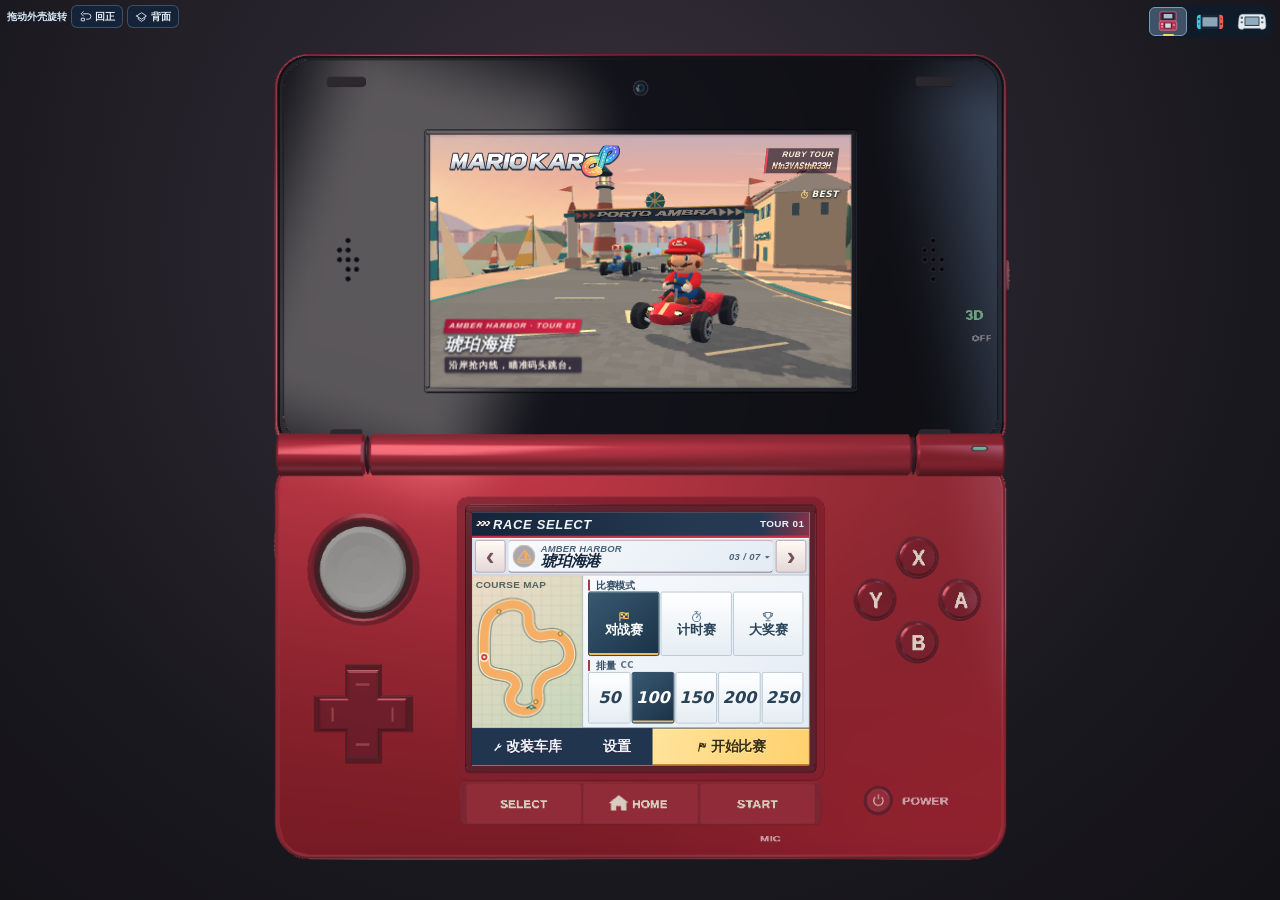
==== docs/index.html @ 042dd60f "Publish Ruby Kart game, source assets, and offline build" ====
<!doctype html>
<html lang="zh-CN" data-launch="cover">
<head>
<meta charset="utf-8"><meta name="viewport" content="width=device-width,initial-scale=1,maximum-scale=1,user-scalable=no,viewport-fit=cover">
<meta name="author" content="N1n3VASthR33H"><meta name="theme-color" content="#410612"><title>Ruby Kart · 掌机赛车</title>
<style>/* The title is painted before the game stylesheet, data and renderer arrive. */
html,body{margin:0;background:#140e19}
html[data-launch] #studio{opacity:0;pointer-events:none}
html[data-launch="reveal"] #studio{opacity:1}
#titleCard{position:fixed;inset:0;z-index:1000;overflow:hidden;isolation:isolate;display:grid;place-items:center;
 color:#fff5df;background:radial-gradient(ellipse at 15% 100%,#711833 0,transparent 57%),linear-gradient(138deg,#35202d,#1d1524 48%,#100e18);
 font-family:system-ui,sans-serif}
#titleCard[hidden]{display:none}
#titleCard::before,#titleCard::after{content:"";position:absolute;inset:-6%;pointer-events:none;z-index:-1}
#titleCard::before{background:repeating-linear-gradient(116deg,transparent 0 5.3%,#ff9cb91a 5.35% 5.48%,transparent 5.53% 7.4%,#ce436325 7.45% 8%,transparent 8.05% 19%);
 mask-image:linear-gradient(118deg,#0009,transparent 43%,#000);transform:translateX(0)}
#titleCard::after{inset:auto -3% 0;height:16%;opacity:.17;background:repeating-conic-gradient(#efb2bf 0% 25%,transparent 0% 50%) 0 0 / clamp(22px,4vmin,52px) clamp(22px,4vmin,52px);
 transform:skewX(-16deg);mask-image:linear-gradient(0deg,#0009,transparent 92%)}
.titleSignature{display:grid;justify-items:center;width:min(83vw,110vmin);gap:clamp(12px,2.6vmin,54px)}
.titleSeries{display:flex;align-items:center;gap:.8em;color:#f4ce84;font:900 italic clamp(12px,2.1vmin,46px)/1 system-ui,sans-serif;letter-spacing:.24em}
.titleSeries i{width:1.8em;height:.82em;transform:skewX(-16deg);background:conic-gradient(#ffe4a0 25%,transparent 0 50%,#ffe4a0 0 75%,transparent 0) 0 0/.85em .85em}
#entryLogo{width:100%;margin:0;line-height:0}#entryLogo svg,#titleCard .signatureInk{display:block;width:100%;height:auto}
.authorCredit{width:43%;position:relative}
.signatureDefs{display:block;position:absolute;width:0;height:0;pointer-events:none}
.signatureText{position:absolute;width:1px;height:1px;margin:-1px;overflow:hidden;clip-path:inset(50%);white-space:nowrap}
#titleCard .sigSweep{display:none}
#launchLine{width:17%;height:2px;background:linear-gradient(90deg,transparent,#d25a72 20%,#ffdb95 74%,transparent);transform:skewX(-20deg)}
#launchError{position:absolute;bottom:6%;text-align:center;font-size:14px;color:#ffeadb}
html[data-launch="reveal"] #titleCard{opacity:0;transition:opacity .34s ease-in}
@media(prefers-reduced-motion:no-preference){
 #titleCard::before{animation:launchLanes 1.35s cubic-bezier(.16,.7,.3,1) both}
 .titleSeries,#entryLogo,.authorCredit{animation:launchMark .62s cubic-bezier(.15,.73,.22,1) both}
 #entryLogo{animation-delay:.07s}.authorCredit{animation-delay:.19s}
 #titleCard .sigSweep{display:block;animation:signatureGlint 1s .42s both}
 #launchLine{animation:launchLine .8s .15s both}
 @keyframes launchLanes{from{transform:translateX(-6%)}to{transform:translateX(0)}}
 @keyframes launchMark{from{transform:translateY(.45em) scale(.98);opacity:.28}to{transform:none;opacity:1}}
 @keyframes launchLine{from{transform:scaleX(.08) skewX(-20deg)}to{transform:scaleX(1) skewX(-20deg)}}
 @keyframes signatureGlint{from{transform:translateX(0) skewX(-17deg)}to{transform:translateX(303px) skewX(-17deg)}}
}
@media(prefers-reduced-motion:reduce){html[data-launch="reveal"] #titleCard{transition:none}}
</style></head>
<body>
<svg width="0" height="0" class="signatureDefs" aria-hidden="true"><defs>
 <g id="sigLetters" transform="translate(4 4) skewX(-10)" fill-rule="evenodd">
  <path transform="translate(6.0 0)" d="M0 24V0h4.3l8.2 14.6V0H17v24h-4.1L4.5 9.3V24Z"/>
  <path transform="translate(24.9 0)" d="M1 4.8 6.9 0H10v24H5.2V6.8L1 9.9Z"/>
  <path transform="translate(36.7 0)" d="M0 24V7h4.1v2l3-2h3.7l3.2 3.2V24H9.8V12.3l-1.1-1.1H6.6l-2.2 1.7V24Z"/>
  <path transform="translate(52.6 0)" d="M0 3.9 3.8 0h8.1L15 3.2v6.2l-2.8 2.5 2.8 2.4v6.1L11.5 24H3.6L0 20.4v-2.6h4.4v1l1 1.2h4.8l.6-.8v-3.6l-1.2-1.4H4.4V10h5.1l1.3-1.2V5.2l-.9-1H5.6L4.4 5.5v.9H0Z"/>
  <path transform="translate(69.4 0)" d="M0 0h4.8l4 16.6L12.4 0H17l-6.4 24H6.9Z"/>
  <path transform="translate(88.2 0)" d="M0 24 6.5 0h5.4L18 24h-4.9l-1.2-5.1H6.2L4.8 24Zm7.1-9.2h4L9.2 6.3Z"/>
  <path transform="translate(108.1 0)" d="M.3 4 4.3 0H13l2.8 2.8v3.7h-4.4v-1l-1-1.2h-5L4.8 5v3.3l1.1 1 6.9 2.7 3 3v5.4L12.2 24H3l-3-3.1v-3.7h4.7v1.4l1.1 1.1h4.7l1-1v-2l-1.2-1.2-7.1-2.9L.3 9.4Z"/>
  <path transform="translate(125.9 0)" d="M3 2 7.4.7V7h4.3v3.9H7.4v7.9l1.1 1.1h3.4L10.5 24H6.2L3 20.8v-9.9H0V7h3Z"/>
  <path transform="translate(139.8 0)" d="M0 24V1.1L4.4 0v9.1L7.2 7h3.5L14 10.3V24H9.6V12.4l-.9-1H6.8l-2.4 1.7V24Z"/>
  <path transform="translate(155.6 0)" d="M0 24V0h12.7L17 4.2v7.4l-4.2 4.1 4.1 8.3h-5.2l-3.8-8H4.7v8ZM4.7 4.3v7.5h5.8l1.8-1.8V6.1l-1.8-1.8Z"/>
  <path transform="translate(174.5 0)" d="M0 3.9 3.8 0h8.1L15 3.2v6.2l-2.8 2.5 2.8 2.4v6.1L11.5 24H3.6L0 20.4v-2.6h4.4v1l1 1.2h4.8l.6-.8v-3.6l-1.2-1.4H4.4V10h5.1l1.3-1.2V5.2l-.9-1H5.6L4.4 5.5v.9H0Z"/>
  <path transform="translate(191.3 0)" d="M0 3.9 3.8 0h8.1L15 3.2v6.2l-2.8 2.5 2.8 2.4v6.1L11.5 24H3.6L0 20.4v-2.6h4.4v1l1 1.2h4.8l.6-.8v-3.6l-1.2-1.4H4.4V10h5.1l1.3-1.2V5.2l-.9-1H5.6L4.4 5.5v.9H0Z"/>
  <path transform="translate(208.2 0)" d="M0 0h4.8v9.3h7.5V0H17v24h-4.7V13.6H4.8V24H0Z"/>
 </g>
 <linearGradient id="sigFoil" gradientUnits="userSpaceOnUse" x1="0" y1="3" x2="3" y2="29"><stop stop-color="#fbffff"/><stop offset=".34" stop-color="#fff4d0"/><stop offset=".49" stop-color="#edd598"/><stop offset=".53" stop-color="#b99762"/><stop offset=".76" stop-color="#ffe7b7"/><stop offset="1" stop-color="#f7b777"/></linearGradient>
 <linearGradient id="sigSheen"><stop stop-color="#fff" stop-opacity="0"/><stop offset=".52" stop-color="#fff"/><stop offset="1" stop-color="#fff" stop-opacity="0"/></linearGradient>
 <mask id="sigCut" maskUnits="userSpaceOnUse" x="0" y="0" width="233" height="34"><use href="#sigLetters" fill="white"/></mask>
 <symbol id="rubyLogo" viewBox="0 0 258 47" fill="none"><defs><linearGradient id="mkMetal" x2="0" y2="1" gradientUnits="objectBoundingBox"><stop stop-color="#fffefa"/><stop offset=".47" stop-color="#fff"/><stop offset=".53" stop-color="#e5e8ec"/><stop offset="1" stop-color="#b0b9c3"/></linearGradient><linearGradient id="ribbonHue" x1="197" y1="40" x2="247" y2="3" gradientUnits="userSpaceOnUse"><stop stop-color="#ff537d"/><stop offset=".24" stop-color="#fcac54"/><stop offset=".4" stop-color="#f9dd7b"/><stop offset=".54" stop-color="#40dec4"/><stop offset=".72" stop-color="#37adfc"/><stop offset="1" stop-color="#7565e7"/></linearGradient></defs><g transform="translate(4 11) skewX(-11)" fill="url(#mkMetal)" stroke="#222c42" stroke-width="2.6" stroke-linejoin="round" paint-order="stroke"><path fill-rule="evenodd" transform="translate(5 0)" d="M1 23V1h6l5 12 5-12h6v22h-6V12l-5 11-5-11v11Z"/><path fill-rule="evenodd" transform="translate(30.4 0)" d="M0 23 9 1h8l9 22h-7l-1.5-4.5H8.4L7 23Zm10.3-10h5.3L13 6.3Z"/><path fill-rule="evenodd" transform="translate(57.8 0)" d="M0 23V1h16l6 4v8l-5 3.2 6 6.8h-8l-6-7H6v7ZM6 6v5h8l1.5-1.2V7L14 6Z"/><path fill-rule="evenodd" transform="translate(82.19999999999999 0)" d="M0 1h7v22H0Z"/><path fill-rule="evenodd" transform="translate(90.6 0)" d="M0 6 6 1h12l6 5v12l-6 5H6l-6-5Zm7 2v8l2 2h6l2-2V8l-2-2H9Z"/><path fill-rule="evenodd" transform="translate(121 0)" d="M0 1h7v8l9-8h8L12 12l13 11h-9l-9-8v8H0Z"/><path fill-rule="evenodd" transform="translate(147.4 0)" d="M0 23 9 1h8l9 22h-7l-1.5-4.5H8.4L7 23Zm10.3-10h5.3L13 6.3Z"/><path fill-rule="evenodd" transform="translate(174.8 0)" d="M0 23V1h16l6 4v8l-5 3.2 6 6.8h-8l-6-7H6v7ZM6 6v5h8l1.5-1.2V7L14 6Z"/><path fill-rule="evenodd" transform="translate(199.20000000000002 0)" d="M0 1h24v6h-9v16H9V7H0Z"/></g><path d="M222 38 C202 45 197 31 207 24 C218 15 229 26 237 20 C252 10 247 0 237 3 C227 5 226 21 223 30 C222 34 217 38 211 38" stroke="#233447" stroke-width="12.1" stroke-linecap="round"/><path d="M222 38 C202 45 197 31 207 24 C218 15 229 26 237 20 C252 10 247 0 237 3 C227 5 226 21 223 30 C222 34 217 38 211 38" stroke="url(#ribbonHue)" stroke-width="9.7" stroke-linecap="round"/><path d="M222 38 C202 45 197 31 207 24 C218 15 229 26 237 20 C252 10 247 0 237 3 C227 5 226 21 223 30 C222 34 217 38 211 38" stroke="#fff4cf" stroke-opacity=".86" stroke-width="1.5" stroke-dasharray="3.5 2.5"/><path d="M231 11c-3 6-5 17-7 21" stroke="#203d6a" stroke-width="9"/><path d="M231 11c-3 6-5 17-7 21" stroke="#4dcdd6" stroke-width="7"/><path d="M231 11c-3 6-5 17-7 21" stroke="#f9f4d6" stroke-width="1.3" stroke-dasharray="3 2"/></symbol>
 </defs></svg>
<section id="titleCard" aria-label="Mario Kart 8 · Ruby Tour · N1n3VASthR33H"><div class="titleSignature"><span class="titleSeries"><i aria-hidden="true"></i> RUBY TOUR</span><h1 id="entryLogo" aria-label="MARIO KART 8"><svg viewBox="0 0 258 47" aria-hidden="true"><use href="#rubyLogo"/></svg></h1><div class="authorCredit"><span class="signatureText">N1n3VASthR33H</span><svg class="signatureInk" aria-hidden="true" viewBox="0 0 233 34"><use href="#sigLetters" transform="translate(0 1.5)" fill="#9f4954" stroke="#38212f" stroke-width="1.5"/><use href="#sigLetters" fill="url(#sigFoil)"/><g mask="url(#sigCut)"><rect class="sigSweep" x="-50" y="0" width="46" height="34" fill="url(#sigSheen)"/></g></svg></div><i id="launchLine" aria-hidden="true"></i></div><p id="launchError" hidden>游戏未能启动，请刷新页面重试。</p><noscript>请启用 JavaScript 后再进入比赛。</noscript></section>
<script>// Keep the title up through downloading, cold setup and the first visible race frame.
const RubyLaunch=(()=>{
 const root=document.documentElement,card=document.getElementById('titleCard');
 let shownAt,ready=false,skipped=false,timer=0;
 requestAnimationFrame(t=>{shownAt=t});
 function finish(){
  if(root.dataset.launch!=='reveal')return;
  clearTimeout(timer);card.hidden=true;delete root.dataset.launch;
  document.getElementById('studio').inert=false;
  window.removeEventListener('keydown',key,true);
 }
 function reveal(){
  if(!ready||root.dataset.launch!=='cover')return;
  clearTimeout(timer);root.dataset.launch='reveal';
  const reduced=window.matchMedia('(prefers-reduced-motion:reduce)').matches;
  if(reduced)finish();else timer=setTimeout(finish,380);
 }
 function skip(){skipped=true;if(ready)reveal()}
 function key(e){
  if(e.ctrlKey||e.metaKey||e.altKey||e.key==='Tab')return;
  e.stopImmediatePropagation();
  if(e.key==='Enter'||e.key===' '||e.key==='Escape'){e.preventDefault();if(!e.repeat)skip()}
 }
 card.addEventListener('click',skip);window.addEventListener('keydown',key,true);
 return {
  start(run){
   // Two animation frames make room for the browser to paint the static title
   // even when the entire offline file comes from cache.
   requestAnimationFrame(()=>requestAnimationFrame(()=>{
    try{run()}catch(error){document.getElementById('launchError').hidden=false;throw error}
   }));
  },
  presented(){
   if(ready)return;ready=true;
   timer=setTimeout(reveal,skipped?0:Math.max(0,1250-(performance.now()-(shownAt??performance.now()))));
  }
 };
})();
</script>
<template id="gameStyles"><style>
*{box-sizing:border-box;-webkit-tap-highlight-color:transparent}
:root{font-family:Inter,system-ui,-apple-system,"Microsoft YaHei","PingFang SC",sans-serif;color:#fff7f3;background:#09080e;color-scheme:dark}
body{margin:0;overflow-x:hidden;-webkit-user-select:none;user-select:none;overscroll-behavior:none}
button{font:inherit;color:inherit;border:0;cursor:pointer;touch-action:manipulation;appearance:none;-webkit-appearance:none}
button:focus-visible{outline:2px solid #fff59b;outline-offset:2px;z-index:3}button:active{filter:brightness(.91)}[hidden]{display:none!important}
#studio{position:relative;min-height:100svh;isolation:isolate;display:grid;place-items:center;padding:12px 4px 16px;background:radial-gradient(ellipse at 48% 32%,#362030 0,#231722 36%,#111018 73%,#09090e 100%)}
#studio:before{content:"";position:absolute;inset:0;pointer-events:none;z-index:-1;background:radial-gradient(#ffe8ed07 .6px,transparent .9px) 0 0/8px 8px;mask-image:linear-gradient(0deg,transparent,#000 50%)}
#console{--ray:99.75deg;--glintX:29.32%;--glintY:9.51%;--sweep:36.24%;--sheen:.744;--joy:0;position:relative;width:min(98vw,calc((100svh - 33px)*.692),624px);max-width:100%;container-type:inline-size;isolation:isolate}
.enamel{position:relative;isolation:isolate}
.coat{position:absolute;inset:0;overflow:hidden;pointer-events:none;z-index:-1;visibility:hidden}
.movingLight>.coat{visibility:visible}
.coat canvas{position:absolute;display:block;top:0;left:0;transform-origin:0 0;pointer-events:none}
.coat .specBand{width:512px;height:4px}
.coat .specHalo{width:128px;height:128px}
.movingLight .coat canvas{will-change:transform}
.lid{padding:1.65cqw 1.8cqw 1.85cqw;border-radius:6.6cqw 6.6cqw 2.1cqw 2.1cqw}
.darkframe{position:relative;padding:4.55cqw 2.75cqw 2.7cqw;background:linear-gradient(128deg,#3d3a46,#12121a 24%,#080a10 63%,#33313a);border-radius:5.1cqw 5.1cqw 1.3cqw 1.3cqw;box-shadow:inset .25cqw .26cqw .32cqw #c3b7ba77,inset -.23cqw -.35cqw .4cqw #06030c,0 .25cqw .2cqw #ff8d9a8a}
.darkframe:before,.darkframe:after{content:"";position:absolute;top:1.75cqw;width:5.3cqw;height:1cqw;border-radius:.7cqw;box-shadow:inset 0 1px 2px #08080c,0 1px 0 #515058;background:#222128}.darkframe:before{left:5.5cqw}.darkframe:after{right:5.5cqw}
.camera{position:absolute;top:1.18cqw;left:49%;width:1.92cqw;height:1.92cqw;border-radius:50%;background:radial-gradient(circle at 39% 34%,#7392a0 0 8%,#274459 12% 19%,#101927 31% 52%,#02040a 55% 67%,#4b4852 71%);box-shadow:0 1px 1px #8a838a77}
.camdot{position:absolute;top:1.94cqw;left:54%;width:.49cqw;height:.49cqw;border-radius:50%;background:#171820;box-shadow:0 1px 0 #635c64}
#upper{position:relative;aspect-ratio:1.68;isolation:isolate;overflow:hidden;border-radius:.85cqw;background:#759cc0;box-shadow:0 0 0 .56cqw #04050a,0 0 0 .86cqw #32313a;touch-action:none}
#upper>canvas{position:absolute;inset:0;width:100%;height:100%;display:block;pointer-events:none}#sky{z-index:0}#scene{z-index:1}#fx{z-index:2}
.glass{pointer-events:none;position:absolute;inset:0;z-index:6;border-radius:inherit;box-shadow:inset 0 .4cqw .7cqw #151e3829,inset 0 -.28cqw .5cqw #1e152530;background:linear-gradient(135deg,rgba(255,255,255,.046),transparent 36%);opacity:.89}
.badgeLayer,.hud,.raceOverlay,.takeover{position:absolute;inset:0;z-index:3;pointer-events:none}
#wordmark{position:absolute;top:4.2%;left:3.9%;width:42%;filter:drop-shadow(.11cqw .27cqw .14cqw #0d152990)}#wordmark svg{width:100%;height:auto;display:block}
.edition{position:absolute;right:3.4%;top:5.3%;font:900 italic 1.58cqw/1 Arial,sans-serif;letter-spacing:.12cqw;color:#fff6df;background:#201522a6;border-left:.55cqw solid #ee4956;padding:.7cqw 1cqw;transform:skew(-7deg)}
.courseplate{position:absolute;left:3.6%;bottom:5.9%;display:flex;flex-direction:column;align-items:flex-start;gap:.85cqw;filter:drop-shadow(0 .28cqw .3cqw #16041687)}
.courseplate small,.viewBadge small{letter-spacing:.23cqw;font:900 italic 1.56cqw/1 Arial,sans-serif;color:#fff4d9;background:linear-gradient(90deg,#a7163c,#d62647);padding:.65cqw 1.05cqw;transform:skew(-10deg)}
.courseplate b,.viewBadge b{color:white;letter-spacing:.02em;font:1000 italic 4.1cqw/1 system-ui,sans-serif;text-shadow:0 .24cqw 0 #222838,0 0 .6cqw #323c43}
.viewBadge{position:absolute;top:5.2%;left:3.8%;display:flex;flex-direction:column;align-items:flex-start;gap:1cqw}.viewBadge b{font-size:3.4cqw}.orbitHint{position:absolute;bottom:4.4%;right:3.2%;color:#f8e7dc;background:#201824b3;padding:.7cqw 1.4cqw;font:800 1.8cqw system-ui;border-radius:4cqw}
/* Keep race information at the edges of the upper LCD; the racing line stays clear. */
.uItem{position:absolute;top:4.5%;left:3%;display:flex;align-items:flex-start;gap:.48cqw}.slot{width:8.25cqw;height:8.25cqw;border:.42cqw solid #fff7de;border-radius:2.15cqw;display:grid;place-items:center;overflow:hidden;background:linear-gradient(150deg,#5d5167e8,#25283de8);box-shadow:inset .22cqw .22cqw .3cqw #ffffff4f,0 .3cqw .25cqw #1a172a80}.slot svg{display:none;width:88%;height:88%}
.slot svg.currentItem{display:block}
.slot:empty:after,.slot[data-art=""]:after{content:"";width:43%;height:43%;border:.47cqw dashed #d2ccd461;border-radius:.65cqw;transform:rotate(45deg)}.slot.flash{animation:itemFlash .34s ease-out}.itemQty{display:block;position:absolute;bottom:-.2cqw;right:-1.4cqw;min-width:3.2cqw;padding:.23cqw .42cqw;background:#332a40;border:.17cqw solid #fff3ce;border-radius:.5cqw;color:#fff5d7;font:900 italic 1.95cqw/1 Arial;text-align:center}
.lapHUD,.timeHUD{color:#fff9e8;font-variant-numeric:tabular-nums;text-shadow:.15cqw .22cqw 0 #292535,-.10cqw -.10cqw 0 #292535;white-space:nowrap}.raceTopRight{position:absolute;right:3%;top:4.9%;display:grid;justify-items:end;gap:.8cqw}.lapHUD{display:flex;align-items:center;gap:.75cqw;font:1000 italic 3.65cqw/.96 Arial}.lapHUD svg{width:3.3cqw;height:3.3cqw;filter:drop-shadow(0 .16cqw .15cqw #282135a0)}.timeHUD{font:850 italic 2.75cqw/.98 Arial}.turnRail{display:flex;align-items:center;gap:.55cqw;padding:.35cqw .65cqw;border-right:.4cqw solid #ffc95f;border-radius:.4cqw;background:#30273ac9;color:#fff4cf;font:900 2.05cqw/1.05 system-ui}.turnRail svg{width:2.6cqw;height:2.6cqw;color:#ffd674}.turnRail[data-dir="left"] svg{transform:scaleX(-1)}.lapHUD .last{color:#ffe08a}
.placeHUD{position:absolute;left:3%;bottom:3.8%;line-height:.86;color:#ffdc58;font-style:italic;-webkit-text-stroke:.36cqw #59351f;paint-order:stroke fill;filter:drop-shadow(.14cqw .26cqw .1cqw #1e1829)}.placeHUD b{font:1000 italic 8cqw/.85 Impact,"Arial Black",system-ui}.placeHUD sup{font:900 italic 2.8cqw/1 Arial;vertical-align:baseline}.coinHUD{position:absolute;right:3%;bottom:4%;display:flex;align-items:center;gap:.45cqw;color:#fffce1;font:900 italic 3.25cqw Arial;text-shadow:.12cqw .22cqw #30273a}.coinHUD svg{width:3.75cqw;height:3.75cqw}
.startSignal{position:absolute;top:7%;left:50%;transform:translateX(-50%);display:grid;justify-items:center;gap:.7cqw}.signalPod{display:flex;align-items:center;gap:.7cqw;padding:.7cqw .95cqw;background:linear-gradient(#57465a,#231e2c 60%,#402b38);border:.25cqw solid #d7bdb1;border-radius:5cqw;box-shadow:0 .37cqw .3cqw #1c132a88,inset 0 .16cqw #fff7e14d}.signalPod i{display:block;width:3.3cqw;height:3.3cqw;border-radius:50%;background:radial-gradient(at 40% 32%,#725763,#2e2838 80%);box-shadow:0 0 0 .22cqw #130e19,inset 0 -.18cqw .2cqw #211627}.signalPod i.on{background:radial-gradient(at 39% 28%,#fff1c2,#ff805f 34%,#f0444b 70%,#b52b43);box-shadow:0 0 0 .22cqw #271d23,0 0 1.05cqw #ff685aa3}
.startSignal.go .signalPod i{background:radial-gradient(at 38% 28%,#fffad4,#9beb78 38%,#49b975 70%,#358c5b);box-shadow:0 0 0 .22cqw #152b21,0 0 1.05cqw #a2f09fb0}.startSignal small{color:#fff7dc;background:#241c2cce;border-bottom:.19cqw solid #dd915b;padding:.38cqw 1cqw;font:900 italic 2.05cqw/1.13 system-ui;letter-spacing:.08cqw}.startSignal.go small{color:#fff09a;font-size:2.8cqw}
.announce,.toast{position:absolute;left:50%;width:max-content;max-width:65%;transform:translateX(-50%);text-align:center;color:#fff8e7;pointer-events:none}.announce{top:5.8%;border-left:.45cqw solid #ffd35d;background:linear-gradient(100deg,#59263bd9,#252331a6);padding:.7cqw 1.55cqw;font:950 italic 2.85cqw/1.05 system-ui}.announce:empty,.toast:empty{display:none}.toast{bottom:4%;padding:.44cqw 1.2cqw;background:#272236c4;border-radius:3cqw;font:850 2.12cqw/1.17 system-ui}
.takeover{z-index:4;display:grid;place-items:center;background:linear-gradient(120deg,#13112047,#291725aa);backdrop-filter:blur(2px)}.takebox{text-align:center;border-block:.3cqw solid #ffffff4a;width:100%;padding:2.4cqw 4cqw;background:linear-gradient(100deg,#1d1c2d9c,#271e32cf,#21182290);color:#fff6e1}.takebox small{display:block;font:900 italic 1.8cqw Arial;letter-spacing:.26cqw;color:#ffca62}.takebox strong{display:block;font:1000 italic 6.3cqw/1.12 system-ui;text-shadow:0 .35cqw #692a3a;margin:.4cqw 0}.takebox span{font:800 2.25cqw system-ui;color:#f8eff1}
#upper.wipe:after{content:"";pointer-events:none;position:absolute;z-index:7;inset:0;transform:translateX(-145%) skew(-17deg);background:linear-gradient(90deg,transparent,#de2346b9 18%,#fff8c8d9 48%,#ef4966bd 54%,transparent 86%);animation:wipe .43s ease-in-out both}
@keyframes wipe{from{transform:translateX(-135%) skew(-18deg)}to{transform:translateX(135%) skew(-18deg)}}@keyframes itemFlash{35%{transform:scale(1.17);box-shadow:0 0 1.5cqw #ffdf66}}@keyframes stamp{0%{opacity:0;scale:1.4}48%{opacity:1;scale:.90}76%{scale:1.07}100%{scale:1}}@keyframes slidePane{from{opacity:.3;transform:translateX(2cqw)}to{opacity:1;transform:translateX(0)}}.stamp{animation:stamp .32s ease-out}.paneIn{animation:slidePane .20s ease-out}
.hinge{position:relative;z-index:1;height:4.3cqw;margin:0 .8cqw;border-radius:1.1cqw;box-shadow:inset 0 .18cqw .3cqw #ffe2dc9a,0 .37cqw .23cqw #2d020c;background:linear-gradient(90deg,#570219,#c8203d 5%,transparent 21%,#ffd0c251 42%,transparent 66%,#490314 100%),linear-gradient(#6c071c,#f96771 15%,#ffe2d6 24%,#dc4154 35%,#b61736 51%,#710921 77%,#4d0415 100%)}.hinge:before,.hinge:after{content:"";position:absolute;top:0;bottom:0;width:1.1cqw;background:linear-gradient(90deg,#6e0d20,#2e0311,#ed7284)}.hinge:before{left:13%}.hinge:after{right:13%}
.base{padding:2.1cqw 3.4cqw 2cqw;border-radius:2.2cqw 2.2cqw 7cqw 7cqw}
.innerbase{display:flex;align-items:center;gap:1cqw}.grille{position:relative;flex:0 0 1.9cqw;height:8.5cqw;opacity:.84;background:radial-gradient(ellipse at .48cqw .52cqw,#560c20 .28cqw,#7c0923 .35cqw,#f89d9a .46cqw,transparent .49cqw) 0 0/1.0cqw 1.3cqw}
.lcdRim{position:relative;flex:1;min-width:0;padding:1.05cqw;border-radius:2cqw;background:linear-gradient(135deg,#3c0616,#7e0e28 28%,#ff8da2 76%,#a81a37);box-shadow:0 .24cqw .22cqw #ffc2bb88,inset 0 .25cqw .22cqw #52051c}
#lower{height:44.6cqw;position:relative;overflow:hidden;isolation:isolate;border:.28cqw solid #251924;border-radius:1.05cqw;background:#eee9e7;color:#292938;display:flex;flex-direction:column;font-variant-numeric:tabular-nums}
.bar{height:4.8cqw;flex:none;display:flex;align-items:center;justify-content:space-between;gap:.5cqw;padding:0 1.75cqw;color:#fff4e7;background:linear-gradient(105deg,#211a29,#362237 57%,#6e203d 88%,#9b3149);border-bottom:.24cqw solid #bf495e;font:900 italic 2cqw Arial;letter-spacing:.13cqw}.bar:before{content:"";width:3.9cqw;height:1.6cqw;background:repeating-conic-gradient(#ffe3d5 0 25%,transparent 0 50%) 0/1.35cqw 1.35cqw;transform:skew(-16deg)}.bar strong{flex:1}.bar small{font:800 1.49cqw/1 Arial;letter-spacing:.15cqw;color:#e6cdd3}
.mapbox{position:absolute;z-index:1;top:13cqw;left:0;bottom:7.1cqw;width:39%;overflow:hidden;border-right:1px solid #b6bec0;background-color:#dce5dc;background-image:linear-gradient(#ffffff48 1px,transparent 1px),linear-gradient(90deg,#ffffff48 1px,transparent 1px);background-size:3cqw 3cqw}.mapbox.night{background-color:#282a47;background-image:linear-gradient(#b6b3f918 1px,transparent 1px),linear-gradient(90deg,#b6b3f918 1px,transparent 1px)}#map{width:100%;height:100%;display:block}.mapLegend{position:absolute;left:1.25cqw;top:.75cqw;font:900 1.48cqw Arial;letter-spacing:.14cqw;color:#526460;pointer-events:none}.mapbox.night .mapLegend{color:#d9d4ff}.mapbox.live{top:4.8cqw;bottom:0;width:57%}
.pane{flex:1;min-height:0;display:flex;flex-direction:column}
.courseBtns{display:grid;grid-template-columns:1fr 1fr;gap:.65cqw;padding:.6cqw 1cqw;height:8.2cqw;border-bottom:1px solid #c6c2c0;background:linear-gradient(#eee9e6,#dfdad6)}
.courseBtn{min-width:0;display:flex;align-items:center;justify-content:center;gap:.9cqw;background:#f5f2eb;border:1px solid #c7c0b9;border-radius:.85cqw;color:#635861;font-weight:900;font-size:2.6cqw;line-height:1.05;box-shadow:inset 0 1px #fffcf2;white-space:nowrap}.courseBtn i{border:1px solid currentColor;padding:.29cqw .4cqw;font:900 italic 1.45cqw Arial;letter-spacing:.02em}.courseBtn.selected{color:#fff9e5;background:linear-gradient(145deg,#ed4a59,#b11a42 80%);border-color:#9c1933;box-shadow:inset 0 1px #fa9ba4,0 .2cqw .15cqw #9c374b77}
.setup{margin-left:39%;flex:1;display:flex;flex-direction:column;justify-content:center;gap:1.35cqw;padding:.9cqw 1.5cqw 1.1cqw;background:linear-gradient(137deg,#faf6eb,#ebe7e5)}
.controlRow{display:flex;align-items:center;min-width:0;gap:1cqw}.ctlLabel{flex:0 0 5.8cqw;line-height:1.15;color:#716369;font-size:1.95cqw;font-weight:850;letter-spacing:.07em}
.seg{flex:1;display:flex;gap:.48cqw;min-width:0}.seg button{flex:1;min-width:0;padding:1.0cqw .3cqw;border-radius:.76cqw;background:#f7f3e9;border:1px solid #c8c1bc;color:#736572;font-size:2.05cqw;font-weight:850;white-space:nowrap;letter-spacing:-.04em}.seg button.on{background:linear-gradient(140deg,#554558,#332d40);color:#fff1e7;border-color:#433647;box-shadow:inset 0 1px #716374}.seg.cc button{font:800 italic 2cqw Arial;padding:.95cqw .15cqw}
.ctaRow{margin-top:auto;height:7.1cqw;flex:none;display:flex;gap:.34cqw;background:#443646;border-top:1px solid #615163}.ctaRow button{min-width:0;flex:1;display:flex;gap:1.1cqw;justify-content:center;align-items:center;font-size:2.55cqw;font-weight:900;color:#fff3e7;background:linear-gradient(#514655,#322b3d);text-shadow:0 .2cqw #2e1d32}.ctaRow button.gold{flex:1.45;background:linear-gradient(#ffeb8c,#ffd055 60%,#f2b344);color:#5d351e;text-shadow:0 .15cqw #fff39f}.ctaRow button.red{background:linear-gradient(#ed5364,#b92748)}.ctaIcon{display:inline-flex;width:3.1cqw;height:3.1cqw}.ctaIcon svg{width:100%;height:100%}
.garageStrip{height:7.2cqw;display:flex;gap:.3cqw;padding:.55cqw .65cqw;border-bottom:1px solid #c5bfbd;background:#e5dfe0}.garageStrip button{flex:1;min-width:0;background:#f1edeb;color:#6b626d;border:1px solid #c9c1c2;border-radius:.6cqw;font-size:2.22cqw;letter-spacing:-.03em;font-weight:850}.garageStrip button.on{color:#fff7e9;background:linear-gradient(#bb3753,#9a2345);border-color:#952a44}
.garageGrid{flex:1;display:grid;grid-template-columns:57% 43%;min-height:0;background:linear-gradient(115deg,#fbf4ec,#e7e5e3)}.choosePart{position:relative;display:grid;grid-template-columns:5.7cqw 1fr 5.7cqw;align-items:center;padding:.8cqw .55cqw;border-right:1px solid #d0c8c7}.arrow{width:100%;height:8.7cqw;border-radius:.8cqw;color:#804058;background:#e9dce0;border:1px solid #d1b6c1;font:900 3.1cqw Arial}.partDisplay{min-width:0;display:flex;flex-direction:column;align-items:center;justify-content:center;gap:.25cqw;text-align:center}.partArt{width:9.6cqw;height:8cqw}.partArt svg{width:100%;height:100%}.partDisplay b{font-size:2.75cqw;line-height:1.15;color:#3f3542}.partDisplay small{font:800 1.54cqw/1.4 Arial;color:#876e7e;letter-spacing:.08cqw}.stats{padding:.55cqw 1.3cqw;display:flex;flex-direction:column;justify-content:space-evenly}.statsRow{display:grid;grid-template-columns:6cqw 1fr;align-items:center;gap:.6cqw;color:#72616b;font-size:1.72cqw;font-weight:800}.trackStat{height:1.45cqw;border-radius:.33cqw;background:#d8ced0;box-shadow:inset 0 .15cqw .12cqw #c6b9bc;overflow:hidden}.trackStat span{display:block;height:100%;width:10%;background:linear-gradient(90deg,#e34768,#df8862);transition:width .26s ease}.statsRow:nth-child(2n) .trackStat span{background:linear-gradient(90deg,#6461a9,#b691bd)}
/* Lower LCD: route call, race gap, and the information needed for the next input. */
.liveRight{height:100%;margin-left:57%;display:flex;flex-direction:column;justify-content:center;gap:1.3cqw;padding:1.35cqw 1.4cqw;color:#442e42;background:linear-gradient(135deg,#fff9eb,#f1e7df 76%,#e0d1d2);overflow:hidden}.liveRight>small{font:900 italic 1.55cqw/1 Arial;letter-spacing:.15cqw;color:#976873}.routeGuide{display:flex;align-items:center;min-width:0;gap:1.1cqw}.turnMark{flex:none;width:6.5cqw;height:6.5cqw;padding:1.0cqw;border-radius:1.45cqw;background:linear-gradient(135deg,#795066,#4b3047);color:#ffefcb;display:grid;place-items:center;box-shadow:inset 0 .18cqw #fff5d354}.turnMark svg{width:100%;height:100%;display:block}.turnMark[data-dir="left"] svg{transform:scaleX(-1)}.turnMark[data-dir="straight"] .bend,.turnMark:not([data-dir="straight"]) .straight{display:none}.turnMark[data-dir="left"],.turnMark[data-dir="right"]{background:linear-gradient(135deg,#b33a51,#7b2948)}
.routeGuide span{display:grid;align-content:center;gap:.45cqw;min-width:0}.routeGuide strong{font:950 2.85cqw/1.06 system-ui;white-space:nowrap}.routeGuide em{font:750 1.82cqw/1.05 system-ui;color:#785b68;font-style:normal;white-space:nowrap}.chrono{border-top:.17cqw solid #d8c4c6;padding:.9cqw 0 0;font:750 2.02cqw/1.18 system-ui;color:#654958;min-height:3cqw}.raceTools{display:flex;align-items:center;gap:1cqw;justify-content:space-between}.speedNum{display:flex;gap:.5cqw;align-items:baseline;font:900 italic 3.55cqw/.95 Arial;color:#4a3547}.speedNum i{font:750 italic 1.48cqw/1 Arial;color:#7e6876}.liveStatus{display:flex;align-items:center;gap:.53cqw;color:#905065;font-size:1.95cqw;font-weight:850;white-space:nowrap}.statusDot{display:block;width:1.05cqw;height:1.05cqw;border-radius:50%;background:#ad8391}.liveRight.hot .statusDot{background:#ff8d45;box-shadow:0 0 .7cqw #ffad485e}.assistText{color:#653d4a}
.dialog{padding:1.5cqw 2cqw 0;justify-content:center;text-align:center;gap:1cqw;background:radial-gradient(ellipse at 34% 20%,#fff8ed,#e9dfdf)}.dialog strong{font:1000 italic 4.1cqw/1.05 system-ui;color:#4b3041}.dialog p{margin:0;font-size:2.15cqw;color:#735563;line-height:1.48}.dialog .ctaRow{margin:1.2cqw -2cqw 0;min-height:7.1cqw}.manual{display:grid;gap:.5cqw;align-content:center;flex:1;text-align:left}.manual b{color:#963552}.fine{color:#84737c!important;font-size:1.67cqw!important}.finishTop{display:flex;align-items:center;justify-content:space-between;padding:1.1cqw 1.8cqw .6cqw;color:#5d4254}.finishTop b{font:1000 italic 3.6cqw Arial}.finishTop small{font:850 1.65cqw Arial;color:#96758c}.resultsList{flex:1;min-height:0;overflow-y:auto;display:grid;grid-auto-flow:row;grid-template-columns:1fr 1fr;align-content:start;gap:.48cqw .7cqw;padding:.3cqw 1.5cqw .8cqw}.resultLine{display:flex;align-items:center;gap:.6cqw;min-height:3.65cqw;background:#f9f3e9;border:1px solid #d6c9c7;border-radius:.5cqw;padding:.1cqw .6cqw;color:#5e4d5c;font-size:1.86cqw;font-weight:800}.resultLine b{color:#a14359;font:900 italic 2.25cqw Arial}.resultLine.mine{background:#ffe49d;border-color:#dab461}.resultLine time{margin-left:auto;font:700 1.55cqw Arial}
.deck{height:22cqw;position:relative;display:flex;align-items:center;justify-content:space-between;gap:1cqw;padding:1.1cqw .5cqw 0}
#steer{position:relative;width:32cqw;height:20cqw;background:transparent;touch-action:none;display:grid;place-items:center}
#steer:before,#steer:after{position:absolute;color:#640c26;text-shadow:0 .2cqw #f68996;font:900 2.55cqw Arial;top:8.7cqw}#steer:before{content:"◀";left:.25cqw}#steer:after{content:"▶";right:.25cqw}
.steerwell{width:22.25cqw;height:16.9cqw;border-radius:50%;background:linear-gradient(150deg,#4b0b20,#66172e 33%,#b94b5b 78%,#f7959c);box-shadow:inset 0 1.1cqw 1.3cqw #390417,0 .4cqw .25cqw #ffb0b085}
.nub{position:absolute;left:50%;top:50%;width:16.7cqw;height:14.8cqw;border-radius:50%;transform:translate(calc(-50% + var(--keyJoy,var(--joy)) * 2.7cqw),-54%);background:radial-gradient(ellipse at 52% 53%,#b6b4b3 0%,#c8c8c3 49%,#d3d3cb 64%,#9c9698 84%);box-shadow:inset .3cqw .32cqw .5cqw #e8e9df,0 .75cqw .18cqw #746b73,0 1.28cqw 1.15cqw #350b1da8}
.nub:before{content:"";position:absolute;inset:1.2cqw;border-radius:50%;box-shadow:inset .13cqw .2cqw .28cqw #a2a0a0,0 .12cqw .2cqw #e6e4da}.nub:after{content:"";position:absolute;left:calc(50% - .47cqw);top:calc(50% - .47cqw);width:.94cqw;height:.94cqw;border-radius:50%;box-shadow:inset 0 .2cqw .22cqw #919095,0 .14cqw .22cqw #eae7e0}
.deckPlate{text-align:center;position:absolute;left:50%;top:43%;transform:translate(-50%,-50%);color:#5d1229;text-shadow:0 .18cqw #ff9e9f75;pointer-events:none;white-space:nowrap}.deckPlate b{font:900 italic 3cqw Arial;letter-spacing:-.13cqw}.deckPlate b i{color:#ffe3d8;text-shadow:0 1px #890e25}.deckPlate small{display:block;font:900 1.16cqw/1.2 Arial;letter-spacing:.28cqw}
.keypad{width:30.1cqw;height:20cqw;position:relative}.physical{position:absolute;touch-action:none;display:flex;align-items:center;justify-content:center;flex-direction:column;width:11.5cqw;height:10.7cqw;border:.37cqw solid #53091d;border-radius:50%;background:radial-gradient(ellipse at 28% 18%,#ff7a85 0,#f4455a 23%,#c21a36 62%,#880e26 91%);color:#fff0e6;box-shadow:inset 0 .4cqw .4cqw #ffc2b5a3,0 .48cqw .15cqw #57071e,0 .85cqw .65cqw #3706167a;text-shadow:0 .17cqw #85182d;line-height:1}
.physical b{font:850 4.1cqw/.9 Arial}.physical small{font-size:1.74cqw;line-height:1.1;margin-top:.3cqw;font-weight:800}.physical.down,.physical.keyDown,.physical:active{transform:translateY(.48cqw);box-shadow:inset 0 .3cqw .28cqw #e36874,0 .24cqw .22cqw #4b061a}
#itemBtn{right:0;top:1.4cqw}#driftBtn{right:12.2cqw;bottom:.25cqw}#brakeBtn{left:.1cqw;top:.25cqw;width:8.3cqw;height:7.4cqw;background:radial-gradient(ellipse at 30% 18%,#df7182,#970d31 88%)}#brakeBtn b{font-size:2.65cqw}#brakeBtn small{font-size:1.4cqw}#itemBtn.ready{background:radial-gradient(ellipse at 30% 20%,#ffe9a0,#f5b94d 44%,#c27d25);color:#774327;text-shadow:0 .1cqw #ffeab1}
.sysline{height:4.75cqw;display:flex;align-items:center;justify-content:center;gap:1.1cqw}.sysline button{padding:.83cqw 1.1cqw;color:#f5d5d3;border-radius:1.15cqw;box-shadow:inset 0 .15cqw .22cqw #691128,0 .25cqw .2cqw #f6909266;background:linear-gradient(#9a1834,#af3048);font:900 1.51cqw/1.2 Arial,system-ui;letter-spacing:.038cqw;min-height:3.5cqw}.sysline button[aria-pressed="true"]{color:#fff3bc}.sysline button:focus-visible{outline-color:#ffe3a8}.leds{position:absolute;right:3.5cqw;bottom:2.65cqw;display:flex;gap:.62cqw}.leds i{width:.67cqw;height:1.53cqw;border-radius:.35cqw;background:#8cfa76;box-shadow:0 0 .9cqw #83f986}.leds i+i{background:#66e2ff;box-shadow:0 0 .9cqw #63dcf4}.tiltMsg{position:absolute;left:50%;bottom:8cqw;transform:translateX(-50%);width:max-content;max-width:84%;padding:1.1cqw 2.4cqw;border:1px solid #e4a39d90;border-radius:2.6cqw;background:#361324ed;color:#ffeed9;font-weight:800;font-size:2cqw;text-align:center;z-index:12;pointer-events:none}
@keyframes pulse{to{opacity:.38}}
@media(max-width:600px){#studio{padding:max(3px,env(safe-area-inset-top)) 0 max(9px,env(safe-area-inset-bottom))}#console{width:min(99.6vw,calc((100svh - 18px)*.692))}}
@media(max-width:600px) and (orientation:portrait) and (max-aspect-ratio:3/5){
#console{width:min(99.6vw,calc((100svh - 19px)*.584))}
#upper{aspect-ratio:1.47}.base{padding:2.3cqw 2.4cqw 2.8cqw}.innerbase{gap:.62cqw}.grille{flex-basis:1.55cqw}
#lower{height:54.8cqw}.bar{height:5.5cqw;font-size:2.31cqw}.bar small{font-size:1.73cqw}.courseBtns{height:9.5cqw}.courseBtn{font-size:3.05cqw}.courseBtn i{font-size:1.75cqw}.mapbox{top:15cqw;bottom:9cqw}.mapbox.live{top:5.5cqw;bottom:0}.mapLegend{font-size:1.65cqw}.setup{gap:2cqw;padding:1.2cqw}.ctlLabel{font-size:2.2cqw}.seg button{font-size:2.3cqw;padding:1.75cqw .3cqw}.seg.cc button{padding:1.7cqw .25cqw;font-size:2.25cqw}.ctaRow,.dialog .ctaRow{height:9cqw;min-height:9cqw}.ctaRow button{font-size:3cqw}.ctaIcon{width:3.7cqw;height:3.7cqw}.garageStrip{height:9.3cqw}.garageStrip button{font-size:2.65cqw}.partDisplay b{font-size:3.15cqw}.partDisplay small{font-size:1.9cqw}.partArt{width:13cqw;height:10.2cqw}.statsRow{font-size:2.02cqw}.trackStat{height:1.8cqw}.choosePart{grid-template-columns:6cqw 1fr 6cqw}.arrow{height:12cqw}.liveRight{gap:1.7cqw}.speedNum{font-size:9.2cqw}.liveRight small{font-size:1.9cqw}.sect,.chrono,.liveStatus{font-size:2.5cqw}.deck{height:26cqw}#steer{width:32.3cqw;height:23.1cqw}.steerwell{height:18.4cqw;width:23.6cqw}.nub{height:16.3cqw;width:17.6cqw}#steer:before,#steer:after{top:10.4cqw}.keypad{width:33.4cqw;height:23.2cqw}.physical{width:13.25cqw;height:12.3cqw}#driftBtn{right:12.9cqw}.physical small{font-size:2cqw}.physical b{font-size:4.9cqw}#brakeBtn{height:8.4cqw;width:9.15cqw}.sysline{height:6.2cqw;gap:1.1cqw}.sysline button{font-size:1.88cqw;min-height:5cqw;padding:1.12cqw 1.18cqw}.dialog p{font-size:2.62cqw}.fine{font-size:2.05cqw!important}.resultLine{min-height:4.1cqw;font-size:2.23cqw}.resultLine time{font-size:1.83cqw}}
@media(prefers-reduced-motion:reduce){*,*:before,*:after{animation-duration:.01ms!important;transition-duration:.01ms!important}}
.trimSettings{padding:.7cqw 1.0cqw;display:flex;flex-direction:column;justify-content:space-around;gap:.35cqw;border-right:1px solid #d5c8cb}.tuneRow{display:flex;align-items:center;gap:.55cqw}.tuneRow b{font-size:1.85cqw;color:#6f5966;min-width:5.3cqw}.tuneRow button{flex:1;color:#6b5362;background:#f2e7e7;border:1px solid #d1bdc4;border-radius:.55cqw;font:800 1.8cqw system-ui;padding:.65cqw 0}.tuneRow button.on{background:#96334e;color:#fff4de;border-color:#88324e}
@media(max-width:600px) and (orientation:portrait) and (max-aspect-ratio:3/5){.tuneRow button{font-size:1.95cqw;padding:1.05cqw 0}.tuneRow b{font-size:1.97cqw}.garageStrip button{font-size:2.4cqw}}
#console{display:grid;grid-template-columns:minmax(0,1fr)}
#console>.lid{grid-area:1/1}#console>.hinge{grid-area:2/1}#console>.base{grid-area:3/1}
.coursePicker{height:8.2cqw;flex:none;display:grid;grid-template-columns:9.2cqw 1fr 9.2cqw;gap:.65cqw;padding:.52cqw .8cqw;background:linear-gradient(#fffaf0,#d4c9c4);border-bottom:1px solid #afa1a4}
.tourArrow{border-radius:.85cqw;color:#73505b;line-height:.8;font-size:5.6cqw;font-family:Arial;font-weight:800;background:linear-gradient(#fffaf3,#e5d8d8);border:1px solid #bbabb0;box-shadow:inset 0 1px #fff}
.courseSelect{display:flex;align-items:center;gap:1.35cqw;position:relative;padding:0 2cqw;border-radius:.9cqw;background:linear-gradient(110deg,#442638,#7d3048 72%,#a44856);color:#fff6de;box-shadow:inset 0 .15cqw .13cqw #f3838b}
.courseSelect select{position:absolute;inset:0;opacity:0;width:100%;height:100%;cursor:pointer;font-size:16px}.courseSelect:focus-within{outline:2px solid #ffdf89;outline-offset:-2px}
.courseSelect>div{display:grid;gap:.27cqw}.courseSelect strong{font:950 italic 3.0cqw/1 system-ui}.courseSelect small,.courseSelect>b{font:900 italic 1.38cqw/1 Arial;letter-spacing:.12cqw;color:#ffdbab}.courseSelect>b{margin-left:auto;align-self:center;font-size:1.75cqw}
#tourBadge{width:5.6cqw;height:5.6cqw;display:grid;place-items:center;background:#2919285c;border:.18cqw solid #ffe5be66;border-radius:50%;color:var(--tourColor,#ffda96)}#tourBadge svg{width:81%;height:81%}
#courseHint{color:#fff7e7;font:750 1.65cqw/1.32 system-ui;background:#241f35a8;border-radius:.42cqw;padding:.38cqw .9cqw;max-width:62cqw}
@media(max-width:600px) and (orientation:portrait) and (max-aspect-ratio:3/5){.coursePicker{height:9.5cqw}.courseSelect strong{font-size:3.45cqw}.courseSelect small{font-size:1.52cqw}#courseHint{font-size:2cqw}}
#takeover.finishCut{display:flex;align-items:flex-end;justify-content:flex-start;background:linear-gradient(0deg,#1a142e96,transparent 51%);backdrop-filter:none}
#takeover.finishCut .takebox{position:relative;margin:0 0 3.6% 3.4%;width:auto;max-width:86%;text-align:left;background:linear-gradient(105deg,#272132e8,#34273b96);border:0;border-left:.72cqw solid #ffcb5b;padding:1.0cqw 2.3cqw 1.1cqw}
#takeover.finishCut .takebox:before{content:"";position:absolute;right:-2.3cqw;top:0;width:2.3cqw;height:100%;background:repeating-conic-gradient(#f9e9d8ba 0 25%,#2b2633b8 0 50%) 0 0/1.6cqw 1.6cqw;transform:skew(-7deg);transform-origin:0 0}
#takeover.finishCut .takebox strong{font-size:5.2cqw}#takeover.finishCut .takebox span{font-size:2.0cqw}.finishCourse{display:block;font:850 2.05cqw/1.1 system-ui;color:#805260}.finishActions button{font-size:2.25cqw}.finishActions button.gold{flex:1.37}
@media(max-width:600px) and (orientation:portrait) and (max-aspect-ratio:3/5){
 .liveRight{gap:2.0cqw;padding:2cqw 1.5cqw}.liveRight>small{font-size:1.8cqw}.routeGuide strong{font-size:3.1cqw}.routeGuide em{font-size:2.15cqw}.turnMark{width:7.6cqw;height:7.6cqw}.speedNum{font-size:4.25cqw}.speedNum i{font-size:1.65cqw}.liveStatus{font-size:2.0cqw}.chrono{font-size:2.25cqw}.finishActions button{font-size:clamp(10px,2.9cqw,16px)}.routeGuide em,.chrono{font-size:clamp(10px,2.65cqw,16px)}.liveStatus{font-size:clamp(9px,2.3cqw,14px)}.startSignal small,.toast{font-size:clamp(10px,2.4cqw,15px)}.startSignal.go small{font-size:3.1cqw}
}
#mapBox.live{touch-action:none}#rearBadge{position:absolute;top:3%;left:50%;transform:translateX(-50%);z-index:5;padding:.55cqw 1.3cqw;border-radius:2cqw;font:800 1.8cqw system-ui;background:#222a39c9;color:#fffbe9;pointer-events:none}

/* The two halves share a horizontal hinge in either orientation. */
#console{--strip:clamp(25px,7.4cqw,38px);--sides:21%;--panel:58%;--railInset:4px}
#console>.lid{padding:1.05cqw 1.12cqw .87cqw;border-radius:6.2cqw 6.2cqw 1.45cqw 1.45cqw}
.darkframe{
 position:relative;padding:4.4cqw 4.65cqw 2.7cqw;border-radius:5.35cqw 5.35cqw 1cqw 1cqw;
 background:linear-gradient(155deg,#403b46 0,#211f28 12%,#101119 39%,#17151c 79%,#302a32);
 box-shadow:inset 0 .15cqw .28cqw #d4b8be7a,inset -.15cqw -.26cqw .3cqw #08070d;
}
.darkframe:before,.darkframe:after{top:5.5%;width:clamp(8px,3cqw,23px);height:3px;background:#17141c;box-shadow:inset 0 1px #332d36,0 1px #77717b33}
.camera{top:1.28cqw;width:1.84cqw;height:1.84cqw;left:calc(50% - .92cqw)}.camdot{top:1.98cqw;left:calc(50% + 2.75cqw)}
.stereo{position:absolute;top:50%;transform:translate(-50%,-50%);width:clamp(11px,3.15cqw,20px);height:clamp(11px,3.1cqw,18px);pointer-events:none;
 --port:#05050a 0 1.15px,#27232c 1.4px,#726b7859 1.7px,transparent 2px;
 background:radial-gradient(circle at 32% 22%,var(--port)),radial-gradient(circle at 68% 22%,var(--port)),
 radial-gradient(circle at 14% 50%,var(--port)),radial-gradient(circle at 50% 50%,var(--port)),radial-gradient(circle at 86% 50%,var(--port)),
 radial-gradient(circle at 32% 78%,var(--port)),radial-gradient(circle at 68% 78%,var(--port))}

.speakerL{left:2.55%}.speakerR{left:97.45%}
.hinge{height:3.1cqw;min-height:9px;margin:0 .6cqw;border-radius:1.15cqw;
 background:linear-gradient(90deg,#69071966,transparent 12%,#ffcec14a 47%,transparent 84%,#650b1b88),linear-gradient(#630d20,#c4364a 12%,#ff9a9c 25%,#f65e6c 44%,#ae1d37 68%,#720a23 91%,#430815)}
.hinge:before,.hinge:after{width:1.1%;top:0;bottom:0;background:linear-gradient(90deg,#3c0618,#9d223a 28%,#ed7580 61%,#650a20)}
.hinge:before{left:15.7%}.hinge:after{right:15.7%}
#console>.base{
 padding:2.1cqw .8cqw 1.4cqw;border-radius:1.4cqw 1.4cqw 6.1cqw 6.1cqw;
 display:grid;grid-template-columns:minmax(0,1fr) minmax(0,var(--panel)) minmax(0,1fr);
 grid-template-rows:minmax(0,1fr) var(--strip);min-height:0;
}
.innerbase{grid-area:1/2;min-width:0;min-height:0;display:grid;grid-template:minmax(0,1fr) / minmax(0,1fr);align-items:stretch;gap:0}
.innerbase>.grille{display:none}
.lcdRim{min-height:0;min-width:0;display:grid;grid-template:minmax(0,1fr) / minmax(0,1fr);container:touch / inline-size;padding:clamp(3px,.65cqw,6px);border-radius:1.2cqw;background:linear-gradient(135deg,#5a091d,#92243c 36%,#f7909b 73%,#8b142d)}
#lower{--bar:clamp(18px,7.1cqw,26px);--chooser:clamp(28px,10.1cqw,38px);--action:clamp(27px,10cqw,38px);min-height:0;height:100%;border-radius:3px;border:1px solid #342329}
#lower>.pane{position:absolute;inset:var(--bar) 0 0;min-height:0;overflow:hidden}
.bar{height:var(--bar);padding:0 5px;gap:3px;font-size:clamp(9px,4cqw,13px);letter-spacing:.055em;white-space:nowrap}.bar small{font-size:clamp(8px,3.25cqw,10px);letter-spacing:.04em}
.mapbox{top:calc(var(--bar) + var(--chooser));bottom:var(--action);width:32%}.mapLegend{top:3px;left:4px;font-size:clamp(7px,3cqw,10px);letter-spacing:.03em}
.mapbox.live{top:var(--bar);bottom:0;width:42%}
.coursePicker{height:var(--chooser);padding:2px 3px;gap:3px;grid-template-columns:clamp(22px,9cqw,36px) minmax(0,1fr) clamp(22px,9cqw,36px)}
.tourArrow{font-size:clamp(20px,7.8cqw,28px)}
.courseSelect{min-width:0;padding:0 4px;gap:5px}.courseSelect>div{min-width:0}.courseSelect strong,.courseSelect small{white-space:nowrap}
.courseSelect strong{font-size:clamp(11px,4.5cqw,16px)}.courseSelect small{font-size:clamp(7px,2.8cqw,10px);letter-spacing:.02em}.courseSelect>b{font-size:clamp(7px,2.8cqw,10px);white-space:nowrap}
#tourBadge{width:clamp(17px,7cqw,26px);height:clamp(17px,7cqw,26px);flex:none}
.setup{min-height:0;margin-left:32%;gap:4px;padding:3px 5px}
.controlRow{display:flex;gap:3px}.ctlLabel{flex:0 0 2.45em;font-size:clamp(9px,3.45cqw,13px);line-height:1.04;white-space:nowrap;letter-spacing:0}
.seg{gap:2px}.seg button,.seg.cc button{min-height:21px;padding:2px 0;font-size:clamp(10px,3.65cqw,13px);line-height:1.1}
.ctaRow,.dialog .ctaRow{height:var(--action);min-height:var(--action);gap:1px}
.ctaRow button,.finishActions button{font-size:clamp(11px,4.1cqw,15px);gap:3px;padding:2px;line-height:1.14}.ctaIcon{width:12px;height:12px;flex:none}
.garageStrip{height:clamp(22px,8cqw,31px);flex:none;display:grid;grid-template-columns:repeat(6,minmax(0,1fr));gap:2px;padding:2px 3px}.garageStrip button{font-size:clamp(10px,3.65cqw,13px);padding:0}
.garageGrid{grid-template-columns:56% 44%;min-height:0}.choosePart{grid-template-columns:clamp(18px,7.8cqw,30px) minmax(0,1fr) clamp(18px,7.8cqw,30px);padding:2px}
.arrow{height:clamp(29px,11cqw,44px);font-size:17px}.partDisplay{min-height:0}.partArt{width:clamp(24px,12cqw,43px);height:clamp(18px,9cqw,32px)}
.partDisplay b{font-size:clamp(11px,4.3cqw,15px);line-height:1.12}.partDisplay small{font-size:clamp(7px,2.9cqw,10px)}
.stats{min-height:0;padding:2px 4px;gap:0;overflow-y:auto;justify-content:safe space-evenly}.statsRow{grid-template-columns:2.1em minmax(0,1fr);gap:2px;font-size:clamp(9px,3.25cqw,12px);line-height:1.1}.trackStat{height:4px}
.trimSettings{min-height:0;padding:2px;gap:2px;overflow-y:auto;justify-content:safe space-around}.tuneRow{gap:2px}.tuneRow b{font-size:clamp(8px,3.15cqw,12px);min-width:2.1em}.tuneRow button{padding:1px 0;font-size:clamp(9px,3.25cqw,11px)}
.liveRight{min-height:0;margin:0 0 0 42%;height:100%;padding:3px 6px;gap:3px;justify-content:center}
.liveRight>small{font-size:clamp(7px,2.9cqw,10px)}.routeGuide{gap:4px}.routeGuide span{gap:2px}
.turnMark{width:clamp(22px,8.5cqw,34px);height:clamp(22px,8.5cqw,34px);padding:4px}.routeGuide strong{font-size:clamp(11px,4.8cqw,18px)}.routeGuide em{font-size:clamp(9px,3.45cqw,13px);white-space:normal}
.chrono{padding-top:3px;font-size:clamp(9px,3.5cqw,13px);min-height:0}.speedNum{font-size:clamp(16px,6.5cqw,25px)}.speedNum i{font-size:8px}.liveStatus{font-size:clamp(9px,3.4cqw,12px)}
.dialog{padding:4px 5px 0;gap:3px}.dialog strong{font-size:clamp(16px,7cqw,23px)}.dialog p{font-size:clamp(11px,4cqw,14px)}.dialog .ctaRow{margin:0 -5px}
#helpPane{padding:0;display:grid;grid-template:minmax(0,1fr) var(--action) / minmax(0,1fr);gap:0}
#helpPane .manual{grid-area:1/1;min-height:0;display:block;overflow-y:auto;overscroll-behavior:contain;touch-action:pan-y;padding:4px 6px}
.manual p{padding:2px 0}.manual .fine{font-size:clamp(10px,3.6cqw,13px)!important}
#helpPane .ctaRow{grid-area:2/1;margin:0;display:grid;grid-template-columns:repeat(4,minmax(0,1fr));height:100%;min-height:0}
#helpPane .ctaRow button{min-height:0;font-size:clamp(9px,3.25cqw,13px)}
#pausePane{justify-content:space-between}
.finishTop{padding:2px 5px}.finishTop b{font-size:clamp(14px,5.9cqw,21px)}.finishTop small{font-size:8px}.finishCourse{font-size:clamp(11px,4.4cqw,15px)}
.resultsList{gap:2px;padding:2px 4px}.resultLine{min-height:17px;font-size:10px}.resultLine b{font-size:12px}.resultLine time{font-size:9px}
@container touch (max-width:260px){
 .controlRow{display:grid;gap:2px}.garageStrip{height:44px;grid-template-columns:repeat(3,minmax(0,1fr))}
 #helpPane{grid-template-rows:minmax(0,1fr) 53px}#helpPane .ctaRow{grid-template-columns:1fr 1fr;grid-template-rows:1fr 1fr}
 .resultsList{grid-template-columns:1fr}.tuneRow{flex-wrap:wrap}.tuneRow b{width:100%}
 .mapbox.live{width:100%;bottom:75px}.liveRight{height:75px;margin:auto 0 0;display:grid;grid-template-columns:minmax(0,1fr) auto;grid-template-rows:1fr auto;gap:2px 4px}
 .liveRight>small{display:none}.raceTools{display:contents}.speedNum{grid-area:1/2}.chrono{grid-area:2/1}.liveStatus{grid-area:2/2}.routeGuide{grid-area:1/1}
}
.deck{display:contents}
.leftControls{grid-area:1/1;min-height:0;align-self:stretch;display:flex;flex-direction:column;align-items:center;justify-content:space-around;padding:0 3%;gap:1px;z-index:1}
#steer{flex:none;width:min(100%,94px);height:min(50%,78px);min-height:35px;max-height:90px}
#steer:before,#steer:after{content:none}
.steerwell{width:70%;height:auto;aspect-ratio:1.04;border-radius:50%;max-width:65px;background:radial-gradient(ellipse at 58% 70%,#da6e78 35%,#a62c49 64%,#550f24 91%)}
.nub{width:53%;height:auto;aspect-ratio:1.03;max-width:49px;transform:translate(calc(-50% + var(--keyJoy,var(--joy)) * 7px),-53%);background:radial-gradient(ellipse at 45% 40%,#cbcac9,#c3c2bf 55%,#b4b3b0 80%,#89868a 99%);box-shadow:inset 0 1px 2px #f0efe7,0 2px 2px #777179,0 4px 4px #510a1c9e}
.nub:before{inset:9%;box-shadow:inset 0 1px 1px #a4a09d,0 1px 0 #dbd9d4}.nub:after{display:none}
.dpad{position:relative;flex:none;display:grid;grid-template:repeat(3,1fr) / repeat(3,1fr);
 width:min(68%,66px);max-height:46%;aspect-ratio:1;isolation:isolate;
 filter:drop-shadow(0 2px 1px #591125);touch-action:none}
.dpad:before{content:"";position:absolute;inset:0;z-index:-1;
 clip-path:polygon(32% 0,68% 0,68% 32%,100% 32%,100% 68%,68% 68%,68% 100%,32% 100%,32% 68%,0 68%,0 32%,32% 32%);
 background:linear-gradient(135deg,#a84f5d 0%,#742c40 25%,#662035 58%,#4a1a2e)}
.dpad button{position:relative;display:grid;place-items:center;padding:0;background:transparent;color:#e7bac2;font:850 clamp(6px,1.8cqw,11px)/1 Arial;text-shadow:0 -1px #3b172b;touch-action:none}
.dpad button:before{content:"";position:absolute;inset:-2px}
.dpad button.down{color:#fff7d7;background:#48102570}
.dpUp{grid-area:1/2}.dpLeft{grid-area:2/1}.dpRight{grid-area:2/3}.dpDown{grid-area:3/2}
.deckPlate{position:absolute;left:auto;right:1.6%;top:auto;bottom:2%;transform:none;color:#8a253a}
.deckPlate b{font-size:clamp(8px,1.8cqw,13px);letter-spacing:-.055em}.deckPlate small{display:none}
.keypad{grid-area:1/3;place-self:center;position:relative;width:min(93%,132px);height:auto;aspect-ratio:1;max-height:98%;z-index:1}
.physical,#brakeBtn{width:38%;height:auto;aspect-ratio:1;position:absolute;display:grid;place-items:center;line-height:1;padding:0;border:1px solid #551127;border-radius:50%;
 background:radial-gradient(ellipse at 39% 22%,#b85968 0,#a74255 45%,#982f45 72%,#752239 96%);box-shadow:inset 0 1px 1px #ec9ca3a8,0 2px 1px #5b132a,0 3px 4px #4d132c88}
.physical:after{content:"";position:absolute;inset:-3px;border-radius:50%}.physical b,#brakeBtn b{font:700 clamp(13px,3.7cqw,22px)/1 Arial,sans-serif;letter-spacing:0}.physical small,#brakeBtn small{display:none}
#itemBtn{right:0;left:auto;top:31%;bottom:auto}
#driftBtn{left:31%;right:auto;top:auto;bottom:0}
#brakeBtn{left:31%;right:auto;top:0;bottom:auto}
#rearBtn{left:0;right:auto;top:31%;bottom:auto}
#itemBtn.ready{background:radial-gradient(at 35% 25%,#e7b574,#cc8c53 60%,#a3573d);color:#fff5d3;text-shadow:0 1px #794329}
.physical.down,.physical.keyDown,.physical:active{transform:translateY(2px);box-shadow:inset 0 2px 3px #552039,0 1px 1px #611a32}
.sysline{grid-area:2/2;position:static;align-self:center;height:80%;max-height:32px;min-height:20px;display:flex;align-items:stretch;justify-content:center;gap:0;border-radius:0 0 5px 5px;box-shadow:inset 0 1px #dc8b9b,0 1px #6b182e}
.sysline button{height:100%;min-height:20px;border-radius:0;padding:1px 3px;min-width:0;font:700 clamp(7px,2.1cqw,12px)/1.1 Arial,system-ui;letter-spacing:.13em}
.sysline .systemKey{flex:1;background:linear-gradient(#a74559,#ae4f60);border-inline:1px solid #ffffff20;color:#ffe4de;box-shadow:none}
.systemKey svg{width:1.1em;height:1.1em;vertical-align:-.12em;fill:none;stroke:currentColor;stroke-width:1.8}
#tiltBtn,#soundToggle{position:absolute;bottom:4px;height:var(--strip);min-height:22px;width:calc(var(--sides) * .80);border-radius:7px;background:transparent;outline-offset:0;box-shadow:none;color:#ffe4df}
#tiltBtn{left:1%}#soundToggle{right:1%;bottom:calc(var(--strip) - 1px);height:19px;min-height:19px;width:calc(var(--sides) * .6);font-size:clamp(7px,1.75cqw,10px)}
.leds{right:2.5cqw;bottom:2.4cqw;gap:3px}.leds i{width:3px;height:6px}
.tiltMsg{bottom:var(--strip);font-size:11px;max-width:90%}
@media (orientation:portrait),(min-height:561px) and (hover:hover){
 #console>.base{height:clamp(189px,64cqw,350px)}
 #lower{--action:clamp(26px,10cqw,37px)}
}
@media (orientation:landscape){
 #studio{height:100svh;min-height:0;grid-template:minmax(0,1fr) / minmax(0,1fr);
   padding:max(4px,env(safe-area-inset-top)) max(5px,env(safe-area-inset-right)) max(6px,env(safe-area-inset-bottom)) max(5px,env(safe-area-inset-left))}
 #console{--openH:min(712px,calc(100svh - max(4px,env(safe-area-inset-top)) - max(6px,env(safe-area-inset-bottom))));
  --strip:clamp(18px,calc(var(--openH) * .052),36px);--panel:53%;--sides:23.5%;
  height:var(--openH);width:min(100%,calc(var(--openH) * 1.25));min-width:0;min-height:0;
  border-radius:clamp(13px,calc(var(--openH) * .044),29px);box-shadow:0 11px 17px -11px #030209bd,0 4px 8px #0c061563;
  display:grid;grid-template-columns:minmax(0,1fr);grid-template-rows:minmax(0,1.20fr) clamp(8px,2.6svh,14px) minmax(0,1fr);
 }
 #console.playing{grid-template-rows:minmax(0,1.40fr) clamp(8px,2.6svh,14px) minmax(0,1fr)}
 #console>.lid{grid-area:1/1;display:grid;grid-template:minmax(0,1fr) / minmax(0,1fr);min-height:0;
  padding:clamp(3px,.6vw,6px) clamp(4px,.65vw,8px) 3px;border-radius:clamp(14px,2.6vw,24px) clamp(14px,2.6vw,24px) 4px 4px}
 .darkframe{min-height:0;display:grid;justify-items:center;align-items:stretch;
  padding:clamp(12px,3.85svh,19px) 0 clamp(6px,1.9svh,10px);border-radius:clamp(11px,2.1vw,21px) clamp(11px,2.1vw,21px) 3px 3px}
 #upper{min-height:0;aspect-ratio:auto;width:min(75%,calc(var(--openH) * .89));container-type:inline-size;border-radius:3px;box-shadow:0 0 0 2px #07070b,0 0 0 3px #3a353c}
 .camera{top:3px;width:7px;height:7px;left:calc(50% - 3.5px)}.camdot{top:5px;width:3px;height:3px;left:calc(50% + 12px)}
 .speakerL{left:7%}.speakerR{left:93%}.stereo{width:17px;height:16px}
 .darkframe:before,.darkframe:after{width:20px;height:3px;top:5px}.darkframe:before{left:4%}.darkframe:after{right:4%}
 #courseHint,.orbitHint,.startSignal small,.toast{font-size:clamp(9px,2.25cqw,14px)}.edition,#cupLine{font-size:clamp(8px,1.8cqw,12px)}
 #console>.hinge{grid-area:2/1;min-height:0;height:auto;margin:0 4px;border-radius:4px}
 #console>.base{grid-area:3/1;height:auto;min-height:0;padding:clamp(3px,.95svh,7px) 1% clamp(2px,.52svh,4px);border-radius:4px 4px clamp(15px,2.7vw,28px) clamp(15px,2.7vw,28px)}
 #console>.base{
   background:radial-gradient(ellipse at 28% 7%,#ea79805e,transparent 52%),
    linear-gradient(157deg,#bd4054,#b6374d 28%,#ac3048 54%,#9b263e 78%,#852038);
 }
 #console>.base.enamel:after{opacity:.26}
 #console>.base.movingLight>.coat{opacity:.46}
 .leftControls{justify-content:center;gap:clamp(6px,calc(var(--openH) * .024),16px)}
 #steer{width:clamp(53px,calc(var(--openH) * .18),99px);height:clamp(37px,calc(var(--openH) * .13),75px)}
 .dpad{width:clamp(28px,calc(var(--openH) * .098),56px);max-height:42%}
 .keypad{width:clamp(47px,calc(var(--openH) * .181),109px)}
 .physical:after,.dpad button:before{content:none}
 .physical,#brakeBtn{box-shadow:inset 0 1px 1px #eca0a6aa,inset -1px -1px 1px #75253b,0 1.5px 1px #66192f,0 3px 4px #470f2478}
 .physical b,#brakeBtn b{font-size:clamp(10px,calc(var(--openH) * .037),20px)}
 .deckPlate{display:none}
 .sysline{margin:1px clamp(3px,.65cqw,6px) 0;align-self:stretch;height:auto;min-height:0;max-height:none;
  background:linear-gradient(#a53a51,#ad4659);box-shadow:inset 0 1px #efb5b658,0 1px #75162f}
 .sysline .systemKey{height:100%;min-height:0;border-inline:1px solid #ffffff18;background:transparent;color:#f8d5d1;font-size:clamp(7px,calc(var(--openH) * .021),12px)}
 #tiltBtn,#soundToggle{bottom:2px;width:14%;height:var(--strip);min-height:17px;color:#e9bbbb;font-size:clamp(7px,calc(var(--openH) * .021),11px)}
 #tiltBtn{left:3%}#soundToggle{right:3%}
 .leds{right:2%;bottom:4px;gap:2px}.leds i{width:2px;height:4px}
 .tiltMsg{bottom:calc(var(--strip) + 3px)}
 #lower{--bar:clamp(16px,4.9svh,23px);--chooser:clamp(25px,7.4svh,37px);--action:clamp(24px,7.1svh,36px)}
 #menuPane .setup{display:grid;grid-template:repeat(2,minmax(0,1fr)) / minmax(0,1fr);margin-left:32%;gap:1px;padding:1px 4px}
 #menuPane .controlRow{display:grid;grid-template-columns:2.3em minmax(0,1fr);min-height:0;align-items:center;gap:2px}
 #menuPane .seg{height:100%;min-height:0}#menuPane .seg button{min-height:0;height:100%;padding:0 2px}


 .garageStrip{height:clamp(19px,6.4svh,29px);grid-template-columns:repeat(6,minmax(0,1fr))}.garageStrip button{min-height:0}
 .garageGrid{grid-template-rows:minmax(0,1fr)}.choosePart{min-height:0}.arrow{height:min(100%,39px)}
 #mapBox.live{width:42%;bottom:0;top:var(--bar)}
 .liveRight{display:flex;flex-direction:column;justify-content:center;margin:0 0 0 42%;height:100%}.raceTools{display:flex}
 .seg button,.seg.cc button{min-height:18px}
 .liveRight>small{display:none}
 #finishPane .resultsList{overflow-y:auto;touch-action:pan-y}
}
@media (orientation:landscape) and (max-height:330px){
 #console{--strip:17px}#lower{--bar:15px;--chooser:23px;--action:23px}
 #mapBox:not(.live){width:18%}
 #menuPane .setup{margin-left:18%;grid-template:minmax(0,1fr) / minmax(0,.83fr) minmax(0,1fr);gap:3px}
 #menuPane .controlRow{grid-template-columns:minmax(0,1fr);gap:0}
 #menuPane .ctlLabel{position:absolute;width:1px;height:1px;margin:-1px;overflow:hidden;clip-path:inset(50%)}

 .garageStrip{height:20px;grid-template-columns:repeat(6,minmax(0,1fr))}
 .partArt{display:none}
 .liveRight{gap:1px}.partArt{height:15px}.partDisplay small{font-size:7px}.finishTop small{display:none}
 .seg button,.seg.cc button{min-height:16px}.statsRow{font-size:9px}
}
/* Pre-lit castings. The sparse moving highlight sits above the baked surface;
   neither the shell nor its reflections are drawn by the race renderer. */
#studio{
 --top-gap:max(5px,env(safe-area-inset-top));--bottom-gap:max(6px,env(safe-area-inset-bottom));
 height:100svh;min-height:0;grid-template:minmax(0,1fr) / minmax(0,1fr);
 padding:var(--top-gap) max(5px,env(safe-area-inset-right)) var(--bottom-gap) max(5px,env(safe-area-inset-left));
 background:radial-gradient(ellipse at 47% 27%,#39343f 0%,#29252e 34%,#1a181f 69%,#131217 100%);
}
#studio:before{
 background:repeating-linear-gradient(103deg,#fff2df04 0 1px,transparent 1px 3px);
 opacity:.35;mask-image:linear-gradient(150deg,#000,transparent 83%);
}
/* Shared dimensions in both orientations. One uniform scale fits the open case;
   both faces are 1000 × 466 and the pin between them is 38 units high. */
#console,#console.playing{
 --panel:52%;--strip:4.6cqw;
 width:min(100%,calc((100svh - var(--top-gap) - var(--bottom-gap)) * 100 / 97));
 height:auto;aspect-ratio:100 / 97;min-width:0;min-height:0;
 grid-template-rows:minmax(0,466fr) minmax(0,38fr) minmax(0,466fr);
 border-radius:3cqw;box-shadow:none;
}
#console::before{content:"";pointer-events:none;position:absolute;inset:5% 2% 1%;border-radius:6%;
 z-index:-1;box-shadow:0 1.8cqw 3.3cqw -.9cqw #040308a8,1.2cqw 2.1cqw 4cqw -.7cqw #0a050f86}
#console>.lid,#console>.base,#console>.hinge{
 border:none;box-shadow:none;background-color:transparent;background-repeat:no-repeat;background-size:100% 100%;
}
#console>.lid{display:grid;grid-template:minmax(0,1fr) / minmax(0,1fr);min-height:0;margin:0;padding:0;border-radius:3.7cqw 3.7cqw 1.3cqw 1.3cqw;background-image:url("[data-uri]")}
#console>.hinge{z-index:2;margin:0 .6%;height:auto;min-height:0;border-radius:0;background-image:none}
.hinge:before,.hinge:after,.enamel:before,.enamel:after{display:none}
#console>.base{
 height:auto;margin:0;align-content:center;grid-template-rows:max-content var(--strip);
 background-image:url("[data-uri]");border-radius:3cqw;padding:0 .6cqw;

}
#console .coat{z-index:-1;border-radius:0;mix-blend-mode:screen;opacity:.65}
#console .lid .coat{inset:1.8% 1% 3%;border-radius:2.5cqw 2.5cqw .65cqw .65cqw;opacity:.44}
#console .base .coat{inset:1% .65% 1.4%;border-radius:2.6cqw}
#console .darkframe{
 background:transparent;border-radius:2cqw 2cqw .55cqw .55cqw;box-shadow:none;
 min-height:0;display:grid;place-items:center;padding:2.35cqw 0 0;
}
.darkframe:before,.darkframe:after{
 top:2.4%;width:4.9%;height:clamp(3px,.85cqw,7px);border-radius:1cqw;
 background:linear-gradient(#27242c,#3a3640 35%,#211e26 80%);
 box-shadow:inset 0 1px #66616d80,0 1px 0 #09080d,0 2px 2px #08070ba6;
}
.darkframe:before{left:3.7%}.darkframe:after{right:3.7%}
#console .camera{
 top:1.13cqw;width:clamp(7px,2.04cqw,14px);height:clamp(7px,2.04cqw,14px);left:50%;transform:translateX(-50%);
 background:radial-gradient(circle at 40% 29%,#d8e4f7 0 4%,#5d96b9 7%,transparent 13%),
 radial-gradient(circle at 55% 57%,#030817 0 22%,#182639 31%,#11223b 42%,#05070e 46% 61%,#55505b 65%,#29242c 73%,#08060c 84%);
 box-shadow:0 1px .6px #6857629e,0 -1px 1px #09070d;
}
#console .camdot{top:1.92cqw;left:calc(50% + 3cqw);width:clamp(2px,.48cqw,4px);height:clamp(2px,.48cqw,4px);background:#100d15;box-shadow:0 1px #73636e7d}
#console .stereo{--port:#030308 0 .92px,#18141c 1.25px,#625c687d 1.60px,transparent 1.92px;top:56%;opacity:.94}
#console .speakerL{left:7%}#console .speakerR{left:93%}
.depthMark{position:absolute;right:2.45%;bottom:14%;font:700 clamp(5px,1.05cqw,9px)/1 Arial;color:#bdb7bf;letter-spacing:.08em;text-shadow:0 -1px #100d16}
.depthMark:after{content:"";display:block;width:72%;height:2px;margin:2px auto;background:#85aa84;border-radius:1px;box-shadow:0 0 2px #6be69180}
#console #upper{
 width:70cqw;height:auto;aspect-ratio:5 / 3;align-self:center;container-type:inline-size;
 box-shadow:0 0 0 1px #0a080e,0 0 0 2px #020307,0 1px 0 3px #71657091,0 -1px 0 3px #141119,inset 0 2px 2px #07060b99;
 border-radius:clamp(2px,.5cqw,5px);
}
#console .innerbase{display:block}
#console .lcdRim{
 display:block;width:100%;
 border:0;border-radius:clamp(4px,1.05cqw,8px);
 padding:.85cqw;
 background:linear-gradient(135deg,#3b0617 0,#690e29 20%,#891432 45%,#b12b47 77%,#ef697782 99%);
 box-shadow:0 1px 0 #ff80917a,0 -1px 1px #51091ccc,inset 1.2px 1.8px 2px #350516b3,inset -1px -1px 1px #ff829371;
}
#lower{width:100%;height:auto;aspect-ratio:4 / 3;border:1px solid #140f18;box-shadow:0 0 0 1px #32111dc2,0 1px .6px #e7738366}
#console[data-skin="3ds"] .sysline>#mapKey{display:none}
#console .sysline{
 align-self:center;height:86%;margin:1px 1.5% 0;max-height:none;border-radius:0 0 .72cqw .72cqw;
 background:linear-gradient(100deg,#8a1632 0,#a61c3e 44%,#7a0f2a);
 box-shadow:0 1px 0 #ec66735e,0 -1px 1px #4b091a7a,inset 0 1px #d6506766;
}
#console .sysline .systemKey{
 position:relative;color:#f3c7cd;border:0;letter-spacing:.14em;text-shadow:0 -1px #6d1b31;
 background:transparent;box-shadow:none;padding:0 .25em;
}
#console .sysline .systemKey+.systemKey:before{content:"";position:absolute;top:20%;bottom:20%;left:0;width:1px;background:#5a10235e;box-shadow:1px 0 #ea677442}
#console .systemKey:active{background:#690e2588;transform:translateY(1px)}
#console .systemKey svg{width:1.12em;height:1.12em;vertical-align:-.17em}
#console #tiltBtn,#console #soundToggle{
 bottom:2.6%;height:var(--strip);min-height:13px;background:transparent;box-shadow:none;border:0;
 color:#ffd5d7;text-shadow:0 -1px #560d22;font-weight:650;line-height:1.08;letter-spacing:.035em;
}
#console #tiltBtn{left:5.3%;width:13.5%}#console #soundToggle{right:5.3%;width:13.5%}
#console .leds{bottom:2.4%;right:7%;display:flex;gap:3px;height:3px}
#console .leds i{display:block;height:100%;width:clamp(5px,1.2cqw,9px);border-radius:2px;background:#8adfff;box-shadow:0 0 3px #72caff99,0 -1px 0 #2b091a}
#console .leds i+i{width:clamp(3px,.6cqw,5px);background:#eaa15a;box-shadow:0 0 2px #f6a65183,0 -1px 0 #3c071c}
.deckPlate{display:none}
/* Compact UI follows the display width, independently of the viewport.
   A narrower window scales the device as a whole, without stretching either LCD. */
#console #lower{
 --bar:clamp(12px,8.2cqw,26px);--chooser:clamp(19px,12.4cqw,38px);--action:clamp(19px,12.1cqw,38px);
}
#menuPane .setup{
 margin-left:33%;display:grid;grid-template:repeat(2,minmax(0,1fr)) / minmax(0,1fr);
 gap:2px;padding:2px 3px;
}
#menuPane .controlRow{display:grid;grid-template-columns:1fr;align-content:center;gap:1px;min-height:0}
#menuPane .ctlLabel{position:static;width:auto;height:auto;clip-path:none;margin:0;overflow:visible}
#menuPane .seg{height:auto;min-height:0}
#menuPane .seg button{height:auto;min-height:0;line-height:1.15;padding:clamp(2px,1.3cqw,6px) 0;white-space:nowrap}
#menuPane .setupRecord{display:none}
#console.hasPB #menuPane .setupRecord{
 position:absolute;display:flex;flex-wrap:wrap;gap:1px 3px;z-index:2;
 bottom:calc(var(--action) + 2px);left:2%;width:29%;color:#62414e;
 background:#fff8e9d9;font:750 clamp(7px,3.4cqw,11px)/1.15 Arial;
}
#mapBox:not(.live){width:33%}
#mapBox.live{top:var(--bar);bottom:0;width:42%}
#livePane .liveRight{
 display:flex;flex-direction:column;justify-content:center;height:100%;margin:0 0 0 42%;gap:1.4cqw;
}
#livePane .raceTools{display:flex}
#console .sysline button{min-height:0}
@container touch (max-width:205px){
 #lower .ctaRow button{font-size:clamp(8px,5.2cqw,10px)}
 #lower .ctlLabel{font-size:clamp(7px,4.4cqw,9px)}
 #lower .seg button{font-size:clamp(8px,5.1cqw,10px)}
 #lower .courseSelect{gap:2px;padding:0 2px}
 #lower .courseSelect small{font-size:clamp(6px,3.5cqw,8px)}
 #lower .courseSelect strong{font-size:clamp(9px,5.6cqw,11px)}
 #lower .courseSelect>b{font-size:clamp(6px,3.4cqw,8px)}
 #lower .liveRight{padding:2px 3px}
}
@container touch (max-width:170px){
 #menuPane .ctlLabel{position:absolute;width:1px;height:1px;overflow:hidden;clip-path:inset(50%)}
 #lower .garageStrip{height:30px;grid-template-columns:repeat(3,minmax(0,1fr))}
 #lower .garageStrip button{font-size:8px}
 #lower .courseSelect>b{display:none}
}
/* The rear saddle anchors the cylinder to both housings. */
#console>.hinge{background-image:none}
#console>.hinge:before,#console>.hinge:after{content:"";display:block;position:absolute;pointer-events:none;width:auto;left:0;right:0}
#console>.hinge:before{
 top:-9%;bottom:-14%;left:.55%;right:.55%;border-radius:.95cqw;
 background:linear-gradient(90deg,#8f1735 0,#550a21 4%,#290612 12%,#3d071b 78%,#4e0b21 91%,#8c1c36 98%,#400c1e 100%);
}
#console>.hinge:after{inset:0;background:url("[data-uri]") center / 100% 100% no-repeat}
/* Lower LCD chrome: a single light source picks out the selected row and the
   launch control. The page geometry stays fixed while the race is running. */
#lower .bar{
 background:linear-gradient(105deg,#221c2a 0%,#3f2235 62%,#74263e);
 border-bottom:1px solid #b34c62;box-shadow:inset 0 1px #e5bdc62e;
}
#lower .coursePicker{
 background:linear-gradient(#f9f5ed,#ded5cf);box-shadow:inset 0 1px #fffaf1;
}
#lower .courseSelect{
 background:linear-gradient(113deg,#3b2937 0%,#6b3042 62%,#963b50 100%);
 box-shadow:inset 0 1px #bc727c7d, inset 0 -1px #4e2333ad;
}
#lower .seg button.on{
 background:linear-gradient(160deg,#5f5163,#3d3345 78%);box-shadow:inset 0 1px #807081;
}
#lower .ctaRow button.gold{
 background:linear-gradient(#fff0a4 0%,#ffe38a 12%,#ffcf5d 70%,#e8a43d 100%);
 box-shadow:inset 0 1px #fff4c4,inset 0 -1px #bd7b2a;
}
#lower .ctaRow button:active{box-shadow:inset 0 2px 3px #54405560}
#fpsMeter{letter-spacing:0}
/* The handheld may sit beside a much larger TV. Size the legends to the
   physical strip itself rather than to the height of the browser window. */
#console[data-skin="3ds"] .sysline .systemKey{
 display:flex;align-items:center;justify-content:center;gap:.18em;
 font-size:clamp(6px,1.95cqw,12px);letter-spacing:.10em;line-height:1;white-space:nowrap;
}

/* Registered hardware sprites are fixed vector surfaces; only the moving parts translate. */
#console {
 --circle-seat: url("data:image/svg+xml,%3Csvg xmlns=%22http://www.w3.org/2000/svg%22 viewBox=%220 0 100 100%22 preserveAspectRatio=%22none%22%3E%3Cdefs%3E%3ClinearGradient id=%22lip%22 x1=%220%22 y1=%220%22 x2=%221%22 y2=%221%22%3E%3Cstop offset=%220%22 stop-color=%22%23330a1c%22/%3E%3Cstop offset=%220.37%22 stop-color=%22%234e0c23%22/%3E%3Cstop offset=%220.6%22 stop-color=%22%23cc5363%22/%3E%3Cstop offset=%220.83%22 stop-color=%22%23fa9d99%22/%3E%3Cstop offset=%221%22 stop-color=%22%2368132d%22/%3E%3C/linearGradient%3E%3ClinearGradient id=%22wall%22 x1=%220%22 y1=%220%22 x2=%220.68%22 y2=%221%22%3E%3Cstop offset=%220%22 stop-color=%22%23230b1c%22/%3E%3Cstop offset=%220.24%22 stop-color=%22%23310b1c%22/%3E%3Cstop offset=%220.54%22 stop-color=%22%237f223b%22/%3E%3Cstop offset=%220.74%22 stop-color=%22%23c3545d%22/%3E%3Cstop offset=%221%22 stop-color=%22%23f38584%22/%3E%3C/linearGradient%3E%3CradialGradient id=%22bowl%22 cx=%220.41%22 cy=%220.29%22 r=%220.84%22 fx=%220.28%22 fy=%220.13%22%3E%3Cstop offset=%220%22 stop-color=%22%231e1120%22/%3E%3Cstop offset=%220.52%22 stop-color=%22%23360f23%22/%3E%3Cstop offset=%220.86%22 stop-color=%22%234f162a%22/%3E%3Cstop offset=%221%22 stop-color=%22%23763249%22/%3E%3C/radialGradient%3E%3C/defs%3E%3Cellipse cx=%2250%22 cy=%2251%22 rx=%2249.8%22 ry=%2249%22 fill=%22url(%23lip)%22/%3E%3Cellipse cx=%2250%22 cy=%2249.5%22 rx=%2247.1%22 ry=%2245.6%22 fill=%22url(%23wall)%22/%3E%3Cellipse cx=%2250%22 cy=%2250.6%22 rx=%2242.4%22 ry=%2238.7%22 fill=%22url(%23bowl)%22/%3E%3Cpath d=%22M11 28C18 15 32 7 45 6%22 fill=%22none%22 stroke=%22%23461027%22 stroke-width=%221.9%22 stroke-linecap=%22round%22 opacity=%221%22/%3E%3Cpath d=%22M64 94C79 90 91 78 95 65%22 fill=%22none%22 stroke=%22%23ffa7a0%22 stroke-width=%221.3%22 stroke-linecap=%22round%22 opacity=%220.79%22/%3E%3Cpath d=%22M70 86C80 81 86 74 90 67%22 fill=%22none%22 stroke=%22%23ec8391%22 stroke-width=%220.95%22 stroke-linecap=%22round%22 opacity=%220.64%22/%3E%3C/svg%3E");
 --circle-cap: url("data:image/svg+xml,%3Csvg xmlns=%22http://www.w3.org/2000/svg%22 viewBox=%220 0 100 100%22 preserveAspectRatio=%22none%22%3E%3Cdefs%3E%3ClinearGradient id=%22skirt%22 x1=%220%22 y1=%220%22 x2=%220.64%22 y2=%221%22%3E%3Cstop offset=%220%22 stop-color=%22%23afb0af%22/%3E%3Cstop offset=%220.32%22 stop-color=%22%23585657%22/%3E%3Cstop offset=%220.66%22 stop-color=%22%233c3a40%22/%3E%3Cstop offset=%221%22 stop-color=%22%2327252c%22/%3E%3C/linearGradient%3E%3ClinearGradient id=%22edge%22 x1=%220%22 y1=%220%22 x2=%220.85%22 y2=%221%22%3E%3Cstop offset=%220%22 stop-color=%22%23f7f5e7%22/%3E%3Cstop offset=%220.2%22 stop-color=%22%23c3c4bf%22/%3E%3Cstop offset=%220.55%22 stop-color=%22%23969694%22/%3E%3Cstop offset=%220.78%22 stop-color=%22%23838282%22/%3E%3Cstop offset=%221%22 stop-color=%22%235a595e%22/%3E%3C/linearGradient%3E%3ClinearGradient id=%22bowl%22 x1=%220.1%22 y1=%220%22 x2=%220.85%22 y2=%221%22%3E%3Cstop offset=%220%22 stop-color=%22%2365656b%22/%3E%3Cstop offset=%220.24%22 stop-color=%22%23797a7c%22/%3E%3Cstop offset=%220.59%22 stop-color=%22%239c9e9d%22/%3E%3Cstop offset=%220.82%22 stop-color=%22%23bcbeb7%22/%3E%3Cstop offset=%221%22 stop-color=%22%23c9c8c2%22/%3E%3C/linearGradient%3E%3ClinearGradient id=%22ring%22 x1=%220%22 y1=%220%22 x2=%220.79%22 y2=%221%22%3E%3Cstop offset=%220%22 stop-color=%22%23777a7c%22/%3E%3Cstop offset=%220.39%22 stop-color=%22%237d7e7f%22/%3E%3Cstop offset=%220.61%22 stop-color=%22%23a0a19f%22/%3E%3Cstop offset=%221%22 stop-color=%22%23d2d2c9%22/%3E%3C/linearGradient%3E%3C/defs%3E%3Cellipse cx=%2250%22 cy=%2253%22 rx=%2248.8%22 ry=%2246.1%22 fill=%22url(%23skirt)%22/%3E%3Cellipse cx=%2250%22 cy=%2247.5%22 rx=%2248.3%22 ry=%2245.5%22 fill=%22url(%23edge)%22/%3E%3Cellipse cx=%2250%22 cy=%2247.1%22 rx=%2241.9%22 ry=%2239.5%22 fill=%22url(%23ring)%22/%3E%3Cellipse cx=%2250%22 cy=%2247.0%22 rx=%2239.4%22 ry=%2236.9%22 fill=%22url(%23bowl)%22/%3E%3Cpath d=%22M13 28C20 14 35 6 48 5.7%22 fill=%22none%22 stroke=%22%23f4f3e6%22 stroke-width=%221.35%22 stroke-linecap=%22round%22 opacity=%220.83%22/%3E%3Cpath d=%22M78 72C69 82 56 86 45 84.7%22 fill=%22none%22 stroke=%22%23cacdc5%22 stroke-width=%220.8%22 stroke-linecap=%22round%22 opacity=%220.7%22/%3E%3C/svg%3E");
 --rocker-seat: url("data:image/svg+xml,%3Csvg xmlns=%22http://www.w3.org/2000/svg%22 viewBox=%220 0 100 100%22 preserveAspectRatio=%22none%22%3E%3Cdefs%3E%3ClinearGradient id=%22slot%22 x1=%220%22 y1=%220%22 x2=%220.87%22 y2=%221%22%3E%3Cstop offset=%220%22 stop-color=%22%23301022%22/%3E%3Cstop offset=%220.48%22 stop-color=%22%23501329%22/%3E%3Cstop offset=%220.8%22 stop-color=%22%23e37279%22/%3E%3Cstop offset=%221%22 stop-color=%22%23ffafa5%22/%3E%3C/linearGradient%3E%3C/defs%3E%3Cpath d=%22M37 3H63Q66 3 66 6V32Q66 34 68 34H94Q97 34 97 37V62Q97 65 94 65H68Q66 65 66 67V93Q66 96 63 96H37Q34 96 34 93V67Q34 65 32 65H6Q3 65 3 62V37Q3 34 6 34H32Q34 34 34 32V6Q34 3 37 3Z%22 fill=%22url(%23slot)%22/%3E%3Cpath d=%22M39 7H61Q63 7 63 9V35Q63 37 65 37H91Q93 37 93 39V59Q93 61 91 61H65Q63 61 63 63V89Q63 91 61 91H39Q37 91 37 89V63Q37 61 35 61H9Q7 61 7 59V39Q7 37 9 37H35Q37 37 37 35V9Q37 7 39 7Z%22 fill=%22%23281222%22 stroke=%22%23381024%22 stroke-width=%222%22/%3E%3C/svg%3E");
 --rocker-cap: url("data:image/svg+xml,%3Csvg xmlns=%22http://www.w3.org/2000/svg%22 viewBox=%220 0 100 100%22 preserveAspectRatio=%22none%22%3E%3Cdefs%3E%3ClinearGradient id=%22side%22 x1=%220%22 y1=%220%22 x2=%220.4%22 y2=%221%22%3E%3Cstop offset=%220%22 stop-color=%22%235f132b%22/%3E%3Cstop offset=%220.44%22 stop-color=%22%2369172d%22/%3E%3Cstop offset=%220.8%22 stop-color=%22%23581027%22/%3E%3Cstop offset=%221%22 stop-color=%22%233c0c20%22/%3E%3C/linearGradient%3E%3ClinearGradient id=%22bevel%22 x1=%220%22 y1=%220%22 x2=%221%22 y2=%221%22%3E%3Cstop offset=%220%22 stop-color=%22%23f2a0a0%22/%3E%3Cstop offset=%220.2%22 stop-color=%22%23dc7379%22/%3E%3Cstop offset=%220.45%22 stop-color=%22%23a73e52%22/%3E%3Cstop offset=%220.61%22 stop-color=%22%238d2c45%22/%3E%3Cstop offset=%220.76%22 stop-color=%22%23621c33%22/%3E%3Cstop offset=%221%22 stop-color=%22%23561129%22/%3E%3C/linearGradient%3E%3ClinearGradient id=%22face%22 x1=%220.07%22 y1=%220%22 x2=%220.88%22 y2=%221%22%3E%3Cstop offset=%220%22 stop-color=%22%23d16a73%22/%3E%3Cstop offset=%220.2%22 stop-color=%22%23bf5462%22/%3E%3Cstop offset=%220.49%22 stop-color=%22%23ad3f53%22/%3E%3Cstop offset=%220.76%22 stop-color=%22%23ba4b5b%22/%3E%3Cstop offset=%221%22 stop-color=%22%23a4364d%22/%3E%3C/linearGradient%3E%3C/defs%3E%3Cg transform=%22translate(1 3) scale(.98 .98)%22%3E%3Cpath d=%22M37 3H63Q66 3 66 6V32Q66 34 68 34H94Q97 34 97 37V62Q97 65 94 65H68Q66 65 66 67V93Q66 96 63 96H37Q34 96 34 93V67Q34 65 32 65H6Q3 65 3 62V37Q3 34 6 34H32Q34 34 34 32V6Q34 3 37 3Z%22 fill=%22url(%23side)%22/%3E%3C/g%3E%3Cg transform=%22translate(1 0) scale(.98 .97)%22%3E%3Cpath d=%22M37 3H63Q66 3 66 6V32Q66 34 68 34H94Q97 34 97 37V62Q97 65 94 65H68Q66 65 66 67V93Q66 96 63 96H37Q34 96 34 93V67Q34 65 32 65H6Q3 65 3 62V37Q3 34 6 34H32Q34 34 34 32V6Q34 3 37 3Z%22 fill=%22url(%23bevel)%22/%3E%3Cpath d=%22M39 7H61Q63 7 63 9V35Q63 37 65 37H91Q93 37 93 39V59Q93 61 91 61H65Q63 61 63 63V89Q63 91 61 91H39Q37 91 37 89V63Q37 61 35 61H9Q7 61 7 59V39Q7 37 9 37H35Q37 37 37 35V9Q37 7 39 7Z%22 fill=%22url(%23face)%22/%3E%3C/g%3E%3Cpath d=%22M39 5.4H59M5.6 38.2V57M8.8 36H31.5%22 fill=%22none%22 stroke=%22%23fbb3aa%22 stroke-width=%221.4%22 stroke-linecap=%22round%22 opacity=%220.86%22/%3E%3Cpath d=%22M37.0 68.4V86M68.2 36.5H88.5%22 fill=%22none%22 stroke=%22%23eba0a0%22 stroke-width=%221.25%22 stroke-linecap=%22round%22 opacity=%220.73%22/%3E%3Cg transform=%22rotate(0 50 49)%22%3E%3Cpath d=%22M45 15.3H55%22 fill=%22none%22 stroke=%22%23822f45%22 stroke-width=%222.4%22 stroke-linecap=%22round%22 opacity=%220.78%22/%3E%3Cpath d=%22M45 16.9H55%22 fill=%22none%22 stroke=%22%23f3acad%22 stroke-width=%221.5%22 stroke-linecap=%22round%22 opacity=%220.86%22/%3E%3C/g%3E%3Cg transform=%22rotate(90 50 49)%22%3E%3Cpath d=%22M45 15.3H55%22 fill=%22none%22 stroke=%22%23822f45%22 stroke-width=%222.4%22 stroke-linecap=%22round%22 opacity=%220.78%22/%3E%3Cpath d=%22M45 16.9H55%22 fill=%22none%22 stroke=%22%23f3acad%22 stroke-width=%221.5%22 stroke-linecap=%22round%22 opacity=%220.86%22/%3E%3C/g%3E%3Cg transform=%22rotate(180 50 49)%22%3E%3Cpath d=%22M45 15.3H55%22 fill=%22none%22 stroke=%22%23822f45%22 stroke-width=%222.4%22 stroke-linecap=%22round%22 opacity=%220.78%22/%3E%3Cpath d=%22M45 16.9H55%22 fill=%22none%22 stroke=%22%23f3acad%22 stroke-width=%221.5%22 stroke-linecap=%22round%22 opacity=%220.86%22/%3E%3C/g%3E%3Cg transform=%22rotate(270 50 49)%22%3E%3Cpath d=%22M45 15.3H55%22 fill=%22none%22 stroke=%22%23822f45%22 stroke-width=%222.4%22 stroke-linecap=%22round%22 opacity=%220.78%22/%3E%3Cpath d=%22M45 16.9H55%22 fill=%22none%22 stroke=%22%23f3acad%22 stroke-width=%221.5%22 stroke-linecap=%22round%22 opacity=%220.86%22/%3E%3C/g%3E%3C/svg%3E");
 --button-seat: url("data:image/svg+xml,%3Csvg xmlns=%22http://www.w3.org/2000/svg%22 viewBox=%220 0 100 100%22 preserveAspectRatio=%22none%22%3E%3Cdefs%3E%3ClinearGradient id=%22rim%22 x1=%220%22 y1=%220%22 x2=%220.9%22 y2=%221%22%3E%3Cstop offset=%220%22 stop-color=%22%23491024%22/%3E%3Cstop offset=%220.28%22 stop-color=%22%236a1731%22/%3E%3Cstop offset=%220.5%22 stop-color=%22%23a5384c%22/%3E%3Cstop offset=%220.78%22 stop-color=%22%23f48b8f%22/%3E%3Cstop offset=%221%22 stop-color=%22%239f2d46%22/%3E%3C/linearGradient%3E%3ClinearGradient id=%22seat%22 x1=%220%22 y1=%220.12%22 x2=%220.9%22 y2=%221%22%3E%3Cstop offset=%220%22 stop-color=%22%23190d19%22/%3E%3Cstop offset=%220.4%22 stop-color=%22%23330e21%22/%3E%3Cstop offset=%220.7%22 stop-color=%22%235d1931%22/%3E%3Cstop offset=%221%22 stop-color=%22%2390344a%22/%3E%3C/linearGradient%3E%3C/defs%3E%3Cellipse cx=%2250%22 cy=%2252%22 rx=%2249.5%22 ry=%2247.5%22 fill=%22url(%23rim)%22/%3E%3Cellipse cx=%2250%22 cy=%2251.4%22 rx=%2246.5%22 ry=%2244.5%22 fill=%22url(%23seat)%22/%3E%3Cpath d=%22M62 97Q84 92 94 71%22 fill=%22none%22 stroke=%22%23f7a3a2%22 stroke-width=%221.3%22 stroke-linecap=%22round%22 opacity=%220.84%22/%3E%3C/svg%3E");
 --button-cap: url("data:image/svg+xml,%3Csvg xmlns=%22http://www.w3.org/2000/svg%22 viewBox=%220 0 100 100%22 preserveAspectRatio=%22none%22%3E%3Cdefs%3E%3ClinearGradient id=%22side%22 x1=%220%22 y1=%220.1%22 x2=%220.63%22 y2=%221%22%3E%3Cstop offset=%220%22 stop-color=%22%23a7485b%22/%3E%3Cstop offset=%220.34%22 stop-color=%22%23882640%22/%3E%3Cstop offset=%220.75%22 stop-color=%22%2357162c%22/%3E%3Cstop offset=%221%22 stop-color=%22%23480c20%22/%3E%3C/linearGradient%3E%3ClinearGradient id=%22bevel%22 x1=%220%22 y1=%220%22 x2=%221%22 y2=%221%22%3E%3Cstop offset=%220%22 stop-color=%22%23ffc2b7%22/%3E%3Cstop offset=%220.21%22 stop-color=%22%23e48587%22/%3E%3Cstop offset=%220.38%22 stop-color=%22%23ba5061%22/%3E%3Cstop offset=%220.58%22 stop-color=%22%23a7354e%22/%3E%3Cstop offset=%220.82%22 stop-color=%22%23771e38%22/%3E%3Cstop offset=%221%22 stop-color=%22%2363132d%22/%3E%3C/linearGradient%3E%3CradialGradient id=%22face%22 cx=%220.4%22 cy=%220.3%22 r=%220.87%22 fx=%220.18%22 fy=%220.02%22%3E%3Cstop offset=%220%22 stop-color=%22%23e18a8f%22/%3E%3Cstop offset=%220.19%22 stop-color=%22%23cf6476%22/%3E%3Cstop offset=%220.46%22 stop-color=%22%23bd485f%22/%3E%3Cstop offset=%220.76%22 stop-color=%22%23ad3852%22/%3E%3Cstop offset=%221%22 stop-color=%22%2385233d%22/%3E%3C/radialGradient%3E%3ClinearGradient id=%22softbox%22 x1=%220%22 y1=%220%22 x2=%220.63%22 y2=%221%22%3E%3Cstop offset=%220%22 stop-color=%22%23fdcec2%22/%3E%3Cstop offset=%220.53%22 stop-color=%22%23eb9897%22/%3E%3Cstop offset=%221%22 stop-color=%22%23ce6776%22/%3E%3C/linearGradient%3E%3C/defs%3E%3Cellipse cx=%2250%22 cy=%2255%22 rx=%2245.4%22 ry=%2243.1%22 fill=%22url(%23side)%22/%3E%3Cellipse cx=%2250%22 cy=%2248.4%22 rx=%2245.3%22 ry=%2242.7%22 fill=%22url(%23bevel)%22/%3E%3Cellipse cx=%2250%22 cy=%2246.7%22 rx=%2241.1%22 ry=%2238.5%22 fill=%22url(%23face)%22/%3E%3Cpath d=%22M11 39C15 24 24 16 41 11C45 10 50 10 55 10C35 15 20 27 13 40Z%22 fill=%22url(%23softbox)%22/%3E%3Cpath d=%22M13 31C22 16 36 10 51 9.4%22 fill=%22none%22 stroke=%22%23ffd6c9%22 stroke-width=%221.75%22 stroke-linecap=%22round%22 opacity=%220.79%22/%3E%3Cpath d=%22M67 80C76 76 84 67 87 60%22 fill=%22none%22 stroke=%22%23db6d7b%22 stroke-width=%221.3%22 stroke-linecap=%22round%22 opacity=%220.61%22/%3E%3Cpath d=%22M70 89C79 85 86 79 90 72%22 fill=%22none%22 stroke=%22%23ae4057%22 stroke-width=%221.3%22 stroke-linecap=%22round%22 opacity=%220.72%22/%3E%3C/svg%3E");
}
/* Position the hardware against the lower LCD bay. The two clusters sit near its upper corners. */
.leftControls{display:block;position:relative;align-self:stretch;min-width:0;padding:0}
#steer,.dpad{position:absolute}
#steer{left:60%;top:29%;transform:translate(-50%,-50%);width:min(94%,16cqw);height:min(54%,14.9cqw);min-height:0;max-height:none;padding:0;isolation:isolate;filter:none}
#steer .steerwell,#steer .nub{border:0;border-radius:0;max-width:none;pointer-events:none}
#steer .steerwell{width:81%;aspect-ratio:1;height:auto;background:var(--circle-seat) 50% 50% / 100% 100% no-repeat;box-shadow:none}
#steer .nub{width:62%;height:auto;aspect-ratio:1;background:var(--circle-cap) 50% 50% / 100% 100% no-repeat;box-shadow:none;
 transform:translate(calc(-50% + var(--keyJoy,var(--joy,0)) * 11%),-56%);filter:drop-shadow(0 1.6px 1px #29091b9c)}
#steer .nub:before,#steer .nub:after{content:none}
#dpad{left:55%;top:72%;width:min(80%,10.8cqw);height:auto;max-height:none;aspect-ratio:1;
 transform:translate(-50%,-50%);background:var(--rocker-seat) center / 100% 100% no-repeat;
 isolation:isolate;filter:none;perspective:125px}
#dpad:before{content:"";z-index:-1;pointer-events:none;clip-path:none;border-radius:0;inset:0 3% 5% 1%;
 background:var(--rocker-cap) center / 100% 100% no-repeat;transform-origin:50% 50%}
#dpad button,#dpad button.down{font-size:0;color:transparent;text-shadow:none;line-height:0;background:none;filter:none;border:0}
#dpad button:before{content:"";position:absolute;inset:-3px;border-radius:2px}
#dpad:has(.dpUp:is(.down,.keyDown,:active)):before{transform:rotateX(9deg) translateY(-1px)}
#dpad:has(.dpDown:is(.down,.keyDown,:active)):before{transform:rotateX(-9deg) translateY(1px)}
#dpad:has(.dpLeft:is(.down,.keyDown,:active)):before{transform:rotateY(-9deg) translateX(-1px)}
#dpad:has(.dpRight:is(.down,.keyDown,:active)):before{transform:rotateY(9deg) translateX(1px)}
.keypad{position:relative;align-self:start;justify-self:center;top:30%;width:min(90%,15.3cqw);height:auto;aspect-ratio:1;
 max-height:none;transform:translate(-6%,-50%);isolation:isolate}
.keypad .physical,.keypad #brakeBtn,.keypad #itemBtn.ready{
 width:39%;height:auto;aspect-ratio:1;isolation:isolate;transform:none;
 background:var(--button-seat) center / 100% 100% no-repeat;color:#fff0e5;box-shadow:none;border:0;filter:none}
.keypad .physical:before{content:"";position:absolute;inset:0 3.4% 5.5% 2.7%;z-index:-1;pointer-events:none;
 background:var(--button-cap) center / 100% 100% no-repeat;transform:translateY(-1px);
 transition:transform 75ms cubic-bezier(.2,.85,.35,1)}
.keypad .physical b,.keypad #brakeBtn b{
 font:700 clamp(10px,2.83cqw,20px)/1 Arial,Helvetica,sans-serif;letter-spacing:-.015em;
 transform:translate(-.2px,-10%);color:#fff3e9;text-shadow:0 1px 1px #5e1d33;
 transition:transform 75ms cubic-bezier(.2,.85,.35,1)}
#rearBtn{top:30.5%;left:0;right:auto;bottom:auto}
#itemBtn{top:30.5%;right:0;left:auto;bottom:auto}
#driftBtn{left:30.5%;bottom:0;top:auto;right:auto}
#brakeBtn{left:30.5%;top:0;bottom:auto;right:auto}
.keypad .physical:is(.down,.keyDown,:active):before{transform:translateY(1.6px) scale(.95)}
.keypad .physical:is(.down,.keyDown,:active) b{transform:translate(-.2px,calc(-10% + 2.3px))}
.keypad .physical:after{content:"";position:absolute;inset:-3px;border-radius:50%}
.keypad #itemBtn.ready b{color:#ffe59d;text-shadow:0 1px 1px #632c30}
.keypad #itemBtn.ready{outline:1px solid #ffd57bb8;outline-offset:-1px}
@media (orientation:portrait){
 /* Give fingers spare hit area, while keeping the visible keycaps inside their collars. */
 #steer{width:min(100%,19cqw);height:min(54%,17cqw)}
 #dpad{width:min(85%,12.6cqw)}
 .keypad{width:min(95%,18.8cqw);transform:translate(-8%,-50%)}
 .keypad .physical:after{inset:-5px}
}
@media(prefers-reduced-motion:reduce){.keypad .physical:before,.keypad .physical b{transition:none}}

/* HAC-001 handheld. The castings, glass and screen use a single 1200 × 512 drawing. */
#console[data-skin="switch"]{
  --ns-screen:60.4%;--ns-left:7.65%;--ns-right:92.35%;
  --ns-seat:radial-gradient(ellipse at 60% 70%,#42454a 32%,#22252a 60%,#121419 81%,#64696c 94%,#20242a 100%);
  --ns-cap:radial-gradient(ellipse at 35% 23%,#464a4d 0%,#3c3f44 32%,#32363b 69%,#292d31 92%,#20242b);
  --ns-nub:radial-gradient(ellipse at 58% 69%,#4b4e51 0%,#3b3e41 44%,#303337 70%,#2e3134 73%,#505356 79%,#272a2e 85%,#373a40 88%,#62656a 94%,#25272c 99%);
  width:min(100%,calc(var(--skin-available-h,calc(100svh - var(--top-gap) - var(--bottom-gap))) * 2.34375));
  height:auto;aspect-ratio:1200/512;display:block;padding:0;margin:0;grid-template:none;
  border:0;border-radius:0;background:url("[data-uri]") center/100% 100% no-repeat;box-shadow:none;
}
#console[data-skin="switch"]::before{inset:4.3% .8% 1.3%;border-radius:6cqw;background:transparent;
  box-shadow:.62cqw 1.8cqw 2.55cqw -.48cqw #04070a9e,0 .68cqw 1.0cqw -.35cqw #07070ab3}
#console[data-skin="switch"]>.hinge,#console[data-skin="switch"] .darkframe::before,
#console[data-skin="switch"] .darkframe::after,#console[data-skin="switch"] :is(.camera,.camdot,.stereo,.depthMark,.deckPlate,.leds,.grille){display:none}
#console[data-skin="switch"]>.lid,#console[data-skin="switch"]>.base{
  position:absolute;inset:0;display:block;width:100%;height:100%;
  margin:0;padding:0;border:0;border-radius:0;box-shadow:none;background:none;pointer-events:none;
}
#console[data-skin="switch"]>.lid{z-index:1}
#console[data-skin="switch"]>.base{z-index:2}
#console[data-skin="switch"]>.lid>.coat{inset:1.35% 14.1% 1.45%;border-radius:1.6cqw;opacity:.37;z-index:0}
#console[data-skin="switch"]>.base>.coat{inset:1.4% .25% 1.45%;border-radius:6.4cqw;opacity:.33;z-index:0;
  mask-image:linear-gradient(to right,#000 0 13.65%,transparent 13.9% 86.1%,#000 86.35%)}
#console[data-skin="switch"] .darkframe,#console[data-skin="switch"] .innerbase{
  position:absolute;left:19.8%;top:50%;transform:translateY(-50%);
  width:var(--ns-screen);height:auto;aspect-ratio:16/9;padding:0;margin:0;display:block;border:0;box-shadow:none;background:none;
}
#console[data-skin="switch"] .lcdRim{display:block;width:100%;height:100%;padding:0;border-radius:0;box-shadow:none;background:none}
#console[data-skin="switch"] #upper,#console[data-skin="switch"] #lower{
  width:100%;height:100%;aspect-ratio:16/9;margin:0;border:0;border-radius:.26cqw;align-self:auto;
  box-shadow:0 0 0 1px #070b10,0 -.6px 1px 1.2px #0d1014,0 .65px .5px 1.5px #51535890;
}
#console[data-skin="switch"] .innerbase{pointer-events:auto}
#console[data-skin="switch"] #upper{pointer-events:auto}
#console[data-skin="switch"]:not([data-view="panel"]) .innerbase,#console[data-skin="switch"][data-view="panel"] .darkframe{visibility:hidden;pointer-events:none}
#console[data-skin="switch"] .leftControls,#console[data-skin="switch"] .deck,#console[data-skin="switch"] .sysline{display:contents}
#console[data-skin="switch"] #steer,#console[data-skin="switch"] #dpad,#console[data-skin="switch"] .keypad,
#console[data-skin="switch"] .sysline button{position:absolute;z-index:2;pointer-events:auto;margin:0}

/* The socket is fixed in the injection-molded face; the movable cap sits above it. */
#console[data-skin="switch"] #steer{
  left:var(--ns-left);top:31%;width:10.1%;height:auto;min-height:0;aspect-ratio:1;
  display:grid;place-items:center;transform:translate(-50%,-50%);background:none;
}
#console[data-skin="switch"] #steer .steerwell{
  width:83%;height:auto;aspect-ratio:1;border-radius:50%;background:var(--ns-seat);
  box-shadow:0 1.25px 0 #b9f7ffbf,0 -1px 1px #034358a8,inset 0 .28cqw .25cqw #05090e;
}
#console[data-skin="switch"] #steer .nub{
  width:67%;height:auto;aspect-ratio:1;border-radius:50%;background:var(--ns-nub);
  transform:translate(calc(-50% + var(--keyJoy,var(--joy,0)) * 12%),-55%);filter:none;
  box-shadow:inset .15cqw .16cqw .13cqw #d6d8da4d,0 .25cqw 0 #14171c,.12cqw .44cqw .3cqw #080a11a8;
}
#console[data-skin="switch"] #steer .nub::before{
  content:"";display:block;position:absolute;inset:12%;border-radius:50%;pointer-events:none;
  box-shadow:inset 1px 1px 1.5px #1b1d2199,0 .75px .6px #c4c7c947;
}
#console[data-skin="switch"] #dpad,#console[data-skin="switch"] .keypad{
  width:11.20%;height:auto;aspect-ratio:1;max-height:none;display:block;padding:0;
  transform:translate(-50%,-50%);background:none;filter:none;perspective:none;isolation:isolate;
}
#console[data-skin="switch"] #dpad{left:var(--ns-left);top:59.4%}
#console[data-skin="switch"] #dpad::before{content:none}
#console[data-skin="switch"] .keypad{left:var(--ns-right);top:31%;right:auto;bottom:auto}
#console[data-skin="switch"] #dpad button,#console[data-skin="switch"] .keypad .physical{
  position:absolute;display:grid;place-items:center;width:37%;height:auto;aspect-ratio:1;padding:0;
  margin:0;border:0;border-radius:50%;color:#f4f4f2;background:var(--ns-cap);transform:none;
  box-shadow:inset .09cqw .14cqw .14cqw #c4c6c764,inset -.10cqw -.17cqw .17cqw #191c21,
  0 .18cqw 0 #171a1f,0 .29cqw 0 #101318,.10cqw .42cqw .38cqw #140d1982;
}
#console[data-skin="switch"] #dpad button{font:700 clamp(6px,1.05cqw,13px)/1 Arial,sans-serif;
  color:#bdc0c4;text-shadow:0 -.65px #18191c;filter:none}
#console[data-skin="switch"] #dpad button::before{inset:-2px}
#console[data-skin="switch"] #dpad .dpUp,#console[data-skin="switch"] #brakeBtn{left:31.5%;top:0;right:auto;bottom:auto}
#console[data-skin="switch"] #dpad .dpLeft,#console[data-skin="switch"] #rearBtn{left:0;top:31.5%;right:auto;bottom:auto}
#console[data-skin="switch"] #dpad .dpRight,#console[data-skin="switch"] #itemBtn{left:auto;right:0;top:31.5%;bottom:auto}
#console[data-skin="switch"] #dpad .dpDown,#console[data-skin="switch"] #driftBtn{left:31.5%;top:auto;right:auto;bottom:0}
#console[data-skin="switch"] .physical:before{content:none}
#console[data-skin="switch"] .physical b{font:550 clamp(8px,2.15cqw,22px)/1 Arial,sans-serif;
  letter-spacing:-.02em;color:#f5f6f4;text-shadow:0 .08cqw #15171c;transform:translateY(-.5px)}
#console[data-skin="switch"] #dpad button:is(.down,.keyDown,:active),#console[data-skin="switch"] .physical:is(.down,.keyDown,:active){
  transform:translateY(.24cqw) scale(.98);box-shadow:inset .07cqw .11cqw .10cqw #adaeb450,
  inset 0 -.1cqw .12cqw #202329,0 .08cqw 0 #0f1217,.04cqw .14cqw .17cqw #21172573;
}
#console[data-skin="switch"] .physical:is(.down,.keyDown,:active) b{transform:translateY(-.5px)}
#console[data-skin="switch"] #itemBtn.ready{outline:1px solid #ffdc8bbf;outline-offset:0}
#console[data-skin="switch"] #itemBtn.ready b{color:#ffe5a1}
#console[data-skin="switch"] .sysline>.systemKey{
  width:4.7%;height:auto;aspect-ratio:1;min-height:0;border:0;border-radius:50%;background:none;
  padding:0;color:transparent;font-size:0;text-shadow:none;box-shadow:none;letter-spacing:0;line-height:0;
  transform:translate(-50%,-50%);touch-action:manipulation;
}
#console[data-skin="switch"] .sysline>.systemKey:before{display:none}
#console[data-skin="switch"] .sysline>#mapKey{left:11.20%;top:10.9%;width:4.7%;height:auto;aspect-ratio:1;transform:translate(-50%,-50%);padding:0;border:0;background:none;color:transparent;font-size:0;box-shadow:none}
#console[data-skin="switch"] #startKey{left:88.80%;top:10.9%}
#console[data-skin="switch"] .sysline>#mapKey:after{content:"";position:absolute;left:21%;top:40%;width:58%;height:20%;
  border-radius:.1cqw;background:linear-gradient(#52565a,#292d31);box-shadow:inset 0 .08cqw .06cqw #93979a,0 .15cqw 0 #16191b,0 .23cqw .14cqw #134454bd}
#console[data-skin="switch"] #startKey:after{content:"";position:absolute;inset:18%;
  background:linear-gradient(135deg,#666a70,#33363a 48%,#202328);clip-path:polygon(35% 0,65% 0,65% 35%,100% 35%,100% 65%,65% 65%,65% 100%,35% 100%,35% 65%,0 65%,0 35%,35% 35%)}
#console[data-skin="switch"] #startKey{filter:drop-shadow(0 .16cqw .05cqw #7d242e)}
#console[data-skin="switch"] .sysline>.systemKey:active{transform:translate(-50%,calc(-50% + .14cqw))}
#console[data-skin="switch"] #homeKey{left:89.80%;top:80.3%;width:4.18%;
  border-radius:50%;background:radial-gradient(at 35% 26%,#3d4146 35%,#262a2f 68%,#8c9196 71%,#5b6064 77%,#25282c 82%);
  box-shadow:0 .15cqw .10cqw #702c33,0 -.08cqw .12cqw #fb99978c}
#console[data-skin="switch"] #homeKey svg{position:absolute;left:29%;top:28%;display:block;width:42%;height:42%;
  fill:none;stroke:#d9dcde;stroke-width:1.55}
#console[data-skin="switch"] #tiltBtn{display:none}
#console[data-skin="switch"] .sysline>#settingsKey,#console[data-skin="switch"] #soundToggle{
  border:0;padding:0;color:transparent;font-size:0;text-shadow:none;line-height:0;min-height:0;
  height:auto;aspect-ratio:1;bottom:auto;transform:translate(-50%,-50%);
}
#console[data-skin="switch"] .sysline>#settingsKey{
  left:10.2%;top:80.3%;width:3.84%;right:auto;border-radius:18%;
  background:radial-gradient(circle at 50% 47%,#24282c 0 27%,#6a6f72 30%,#3f4347 36%,transparent 38%),
  linear-gradient(135deg,#65686c,#45494d 47%,#303438);
  box-shadow:inset 0 .08cqw .09cqw #bdc4c449,0 .14cqw .06cqw #142c38,0 .20cqw .10cqw #064556a6;
}
#console[data-skin="switch"] .sysline>#settingsKey[aria-expanded="true"]{outline:1px solid #d4fafb;outline-offset:-1px}
#console[data-skin="switch"] #soundToggle{
  left:var(--ns-right);right:auto;top:59.4%;width:8.4%;border-radius:50%;background:var(--ns-seat);
  box-shadow:0 1px #ffad9ea6,0 -1px 1px #710e1d8c,inset 0 .24cqw .23cqw #130e12;
}
#console[data-skin="switch"] #soundToggle::before{
  content:"";position:absolute;inset:8% 10% 12%;border-radius:50%;background:var(--ns-nub);
  box-shadow:inset .14cqw .16cqw .13cqw #d9dbde52,0 .25cqw 0 #14171c,.12cqw .44cqw .3cqw #080a11a8;
}
#console[data-skin="switch"] #soundToggle::after{
  content:"";position:absolute;inset:20% 22% 25%;border-radius:50%;box-shadow:inset 1px 1px 1.5px #1b1d2199,0 .75px .6px #c4c7c947;
}
#console[data-skin="switch"] #soundToggle:active::before{transform:translateY(.18cqw)}
#console[data-skin="switch"] .tiltMsg{z-index:7;bottom:11%;max-width:63%;pointer-events:none}
/* The same physical display is used by every pane. These are width-driven
   breakpoints on the actual LCD; rotating a small phone never stretches text. */
#console[data-skin="switch"] #lower{
  --bar:clamp(12px,7cqw,25px);--chooser:clamp(16px,9cqw,32px);--action:clamp(18px,9cqw,35px);
}
@container touch (max-width:420px){
  #console[data-skin="switch"] #menuPane .controlRow{grid-template-columns:2.2em minmax(0,1fr);gap:2px}
  #console[data-skin="switch"] #menuPane .seg{height:auto;align-self:center}
  #console[data-skin="switch"] #menuPane .seg button{white-space:nowrap;padding:clamp(1px,1cqw,3px) 1px}
  #console[data-skin="switch"] #garagePane .garageStrip{height:clamp(18px,8cqw,26px);grid-template-columns:repeat(6,minmax(0,1fr))}
  #console[data-skin="switch"] #garagePane .garageStrip button{font-size:clamp(7px,3.5cqw,13px)}
  #console[data-skin="switch"] #helpPane{grid-template-rows:minmax(0,1fr) clamp(22px,10cqw,34px)}
  #console[data-skin="switch"] #helpPane .ctaRow{grid-template-columns:repeat(4,minmax(0,1fr));grid-template-rows:1fr}
  #console[data-skin="switch"] #helpPane .ctaRow button{font-size:clamp(7px,3.15cqw,12px);white-space:normal}
}
@media (orientation:portrait){
  #console[data-skin="switch"] #steer{width:11.8%}
  #console[data-skin="switch"] #dpad,#console[data-skin="switch"] .keypad{width:12.25%}
  #console[data-skin="switch"] .physical::after{inset:-3px}
}

/* Wii U Basic Set. One planar GamePad with a bonded 16:9 front LCD.
   The baked wells and the moving controls share one 1000 × 548 face drawing. */
.wiiu-detail{display:none}
#console[data-skin="wiiu"]{
 --wu-body:url("[data-uri]");--wu-stick:url("[data-uri]");
 --wu-cap:url("[data-uri]");--wu-cross:url("[data-uri]");
 --wu-lcd-left:20%;--wu-lcd-top:19%;--wu-lcd-width:60%;
 display:block;position:relative;isolation:isolate;
 width:min(100%,calc(var(--skin-available-h,calc(100svh - var(--top-gap) - var(--bottom-gap))) * 1000 / 548));
 height:auto;aspect-ratio:1000 / 548;margin:0;border:0;border-radius:0;
 background:var(--wu-body) center / 100% 100% no-repeat;box-shadow:none;
}
#console[data-skin="wiiu"]::before{
 inset:7% 1.7% 1.8%;border-radius:11% / 19%;background:transparent;
 box-shadow:0 1.35cqw 2.6cqw -.4cqw #05050ab0,.65cqw .8cqw 1.2cqw -.48cqw #05050a9c;
}
#console[data-skin="wiiu"]>.hinge,
#console[data-skin="wiiu"] .grille,
#console[data-skin="wiiu"] .stereo,
#console[data-skin="wiiu"] .camera,
#console[data-skin="wiiu"] .camdot,
#console[data-skin="wiiu"] .depthMark,
#console[data-skin="wiiu"] .deckPlate,
#console[data-skin="wiiu"] .leds{display:none}
#console[data-skin="wiiu"]>.lid,#console[data-skin="wiiu"]>.base{
 display:block;position:absolute;inset:0;grid-area:auto;
 width:100%;height:100%;min-height:0;margin:0;padding:0;border:0;border-radius:0;
 background:none;box-shadow:none;pointer-events:none;
}
#console[data-skin="wiiu"]>.lid{z-index:1}
#console[data-skin="wiiu"]>.base{z-index:2}
#console[data-skin="wiiu"] .lid .coat{
 inset:2.7% 1.2% 2.2%;border-radius:8.2% / 14.9%;opacity:.32;z-index:-1;
}
#console[data-skin="wiiu"] .base>.coat{display:none}
#console[data-skin="wiiu"] .darkframe{
 display:block;position:absolute;inset:0;width:100%;height:100%;min-height:0;
 margin:0;padding:0;border:0;border-radius:0;background:none;box-shadow:none;
}
#console[data-skin="wiiu"] .darkframe::before,
#console[data-skin="wiiu"] .darkframe::after{display:none}
#console[data-skin="wiiu"] #upper,
#console[data-skin="wiiu"] .innerbase{
 display:block;position:absolute;left:var(--wu-lcd-left);top:var(--wu-lcd-top);
 width:var(--wu-lcd-width);height:auto;aspect-ratio:16 / 9;min-height:0;
 margin:0;padding:0;border:0;border-radius:.20cqw;
}
#console[data-skin="wiiu"] #upper{pointer-events:auto;box-shadow:0 0 0 .16cqw #111820}
#console[data-skin="wiiu"] .innerbase{visibility:hidden;pointer-events:none}
#console[data-skin="wiiu"][data-view="panel"] #upper{visibility:hidden;pointer-events:none}
#console[data-skin="wiiu"][data-view="panel"] .innerbase{visibility:visible;pointer-events:auto}
#console[data-skin="wiiu"] .lcdRim,
#console[data-skin="wiiu"] #lower{
 width:100%;height:100%;min-height:0;aspect-ratio:16 / 9;
 padding:0;margin:0;border:0;border-radius:.20cqw;
}
#console[data-skin="wiiu"] .lcdRim{box-shadow:none;background:none}
#console[data-skin="wiiu"] #lower{box-shadow:0 0 0 .16cqw #111820}
/* Touch screen uses the cool gray and cyan of the Wii U system menus. */
#console[data-skin="wiiu"] #lower .bar{
 background:linear-gradient(111deg,#eaf4f8,#c6dce5 64%,#aed0db);
 color:#224956;border-bottom:1px solid #5bb2c5;box-shadow:inset 0 1px #fff;
}
#console[data-skin="wiiu"] #lower .bar small{color:#426477}
#console[data-skin="wiiu"] #lower .coursePicker{background:linear-gradient(#f3f8fa,#dce9ed)}
#console[data-skin="wiiu"] #lower .courseSelect{
 color:white;background:linear-gradient(115deg,#164c61,#30798b);box-shadow:inset 0 1px #91c5cc,inset 0 -1px #235569;
}
#console[data-skin="wiiu"] #lower .seg button.on,
#console[data-skin="wiiu"] #lower .garageStrip button.on{
 background:linear-gradient(#3c9eb7,#297e98);color:white;box-shadow:inset 0 1px #7ac8d7;
}
#console[data-skin="wiiu"] #lower .ctaRow button.gold{
 color:#124355;background:linear-gradient(#b5f2fa,#7de1ef 48%,#54c8e1);box-shadow:inset 0 1px #ddfcff,inset 0 -1px #419eb6;
}
/* The base is a common positional reference for every one of the physical buttons. */
#console[data-skin="wiiu"] .deck,#console[data-skin="wiiu"] .leftControls,
#console[data-skin="wiiu"] .sysline{display:contents;position:static}
#console[data-skin="wiiu"] #steer{
 position:absolute;left:10.7%;top:16.0584%;width:10%;height:auto;aspect-ratio:1;
 min-height:0;max-height:none;transform:translate(-50%,-50%);padding:0;
 pointer-events:auto;border:0;background:none;box-shadow:none;touch-action:none;
}
#console[data-skin="wiiu"] #steer .steerwell{display:none}
#console[data-skin="wiiu"] #steer .nub{
 position:absolute;left:50%;top:50%;width:94%;height:auto;aspect-ratio:1;max-width:none;
 border:0;border-radius:0;box-shadow:none;pointer-events:none;
 background:var(--wu-stick) center / 100% 100% no-repeat;
 transform:translate(calc(-50% + var(--keyJoy,var(--joy,0)) * 12%),-55%);
 filter:drop-shadow(0 .18cqw .14cqw #4c535546);
}
#console[data-skin="wiiu"] #dpad{
 position:absolute;left:12.5%;top:41.0584%;width:8.6%;height:auto;max-height:none;aspect-ratio:1;
 transform:translate(-50%,-50%);pointer-events:auto;background:transparent;
}
#console[data-skin="wiiu"] #dpad::before{
 inset:0 .5% 1.2%;background:var(--wu-cross) center / contain no-repeat;
}
#console[data-skin="wiiu"] #dpad button{pointer-events:auto}
#console[data-skin="wiiu"] .keypad{
 position:absolute;left:81.75%;top:30.20%;right:auto;bottom:auto;
 width:11.3%;height:auto;max-height:none;aspect-ratio:1;transform:none;pointer-events:none;
}
#console[data-skin="wiiu"] .keypad .physical{
 width:34.513%;height:auto;aspect-ratio:1;pointer-events:auto;padding:0;border:0;
 background:none;box-shadow:none;color:#474e52;transform:none;
}
#console[data-skin="wiiu"] .keypad .physical::before{
 inset:-.5%;background:var(--wu-cap) center / 100% 100% no-repeat;
 transform:translateY(-.09cqw);z-index:-1;
}
#console[data-skin="wiiu"] .keypad .physical b{
 font:700 clamp(8px,1.95cqw,19px)/1 Arial,sans-serif;color:#575f65;text-shadow:0 1px #fdfcf3ae;
 transform:translateY(-.09cqw);
}
#console[data-skin="wiiu"] #brakeBtn{top:0;left:32.744%}
#console[data-skin="wiiu"] #rearBtn{top:32.744%;left:0}
#console[data-skin="wiiu"] #itemBtn{top:32.744%;right:0}
#console[data-skin="wiiu"] #driftBtn{bottom:0;left:32.744%}
#console[data-skin="wiiu"] .keypad .physical:is(.down,.keyDown,:active)::before{transform:translateY(.19cqw) scale(.96)}
#console[data-skin="wiiu"] .keypad .physical:is(.down,.keyDown,:active) b{transform:translateY(.12cqw)}
#console[data-skin="wiiu"] #itemBtn.ready{outline:1px solid #42afbb;outline-offset:-1px}
#console[data-skin="wiiu"] #itemBtn.ready b{color:#197b8a;text-shadow:0 1px #fff}
#console[data-skin="wiiu"] .wiiu-detail{display:block;position:absolute;inset:0;pointer-events:none;z-index:3}
#console[data-skin="wiiu"] .wiiu-detail button{pointer-events:auto;touch-action:none}
#console[data-skin="wiiu"] .wu-stick-r{
 position:absolute;left:89.3%;top:16.0584%;width:9.4%;height:auto;aspect-ratio:1;padding:0;
 border:0;border-radius:50%;background:var(--wu-stick) center / 100% 100% no-repeat;
 transform:translate(-50%,-55%);filter:drop-shadow(0 .18cqw .14cqw #4c535546);
}
#console[data-skin="wiiu"] .wu-stick-r:is(:active,.down){transform:translate(-50%,-51%) scale(.96)}
#console[data-skin="wiiu"] .wu-wordmark{
 position:absolute;left:28.5%;top:87.65%;width:7.35%;height:auto;color:#89969c;
}
#console[data-skin="wiiu"] .wu-wordmark svg{display:block;width:100%;height:auto}
#console[data-skin="wiiu"] .sysline .systemKey,#console[data-skin="wiiu"] .wu-tv,
#console[data-skin="wiiu"] .wu-power,#console[data-skin="wiiu"] #soundToggle{
 display:grid;place-items:center;position:absolute;right:auto;bottom:auto;
 transform:translate(-50%,-50%);pointer-events:auto;
 margin:0;padding:0;min-width:0;min-height:0;letter-spacing:0;text-shadow:0 1px #fff;
 border:.11cqw solid #909a9d;border-radius:50%;color:#626c73;
 background:radial-gradient(ellipse at 38% 28%,#fafaf6,#e1e3df 61%,#c8cece);
 box-shadow:0 .12cqw 0 .13cqw #80898f,0 .27cqw .25cqw #58646a5c,inset 0 .12cqw .08cqw #fff;
}
#console[data-skin="wiiu"] .sysline .systemKey::before{display:none}
#console[data-skin="wiiu"] .sysline #settingsKey,
#console[data-skin="wiiu"] #startKey{
 left:86.8%;width:2.65%;height:auto;aspect-ratio:1;font-size:0;
}
#console[data-skin="wiiu"] #startKey{top:58%}
#console[data-skin="wiiu"] .sysline #settingsKey{top:65.55%}
#console[data-skin="wiiu"] #startKey::after,
#console[data-skin="wiiu"] .sysline #settingsKey::after{
 display:block;font:600 clamp(8px,1.95cqw,20px)/1 Arial;color:#657178;content:"−";
}
#console[data-skin="wiiu"] #startKey::after{content:"+"}
#console[data-skin="wiiu"] #homeKey{
 left:50%;top:89.5%;width:4.9%;height:auto;aspect-ratio:1.34;border-radius:35% / 50%;
 font-size:0;color:#7492a4;border-color:#a1adb4;box-shadow:0 0 0 .22cqw #76bfda,0 .22cqw .25cqw #67757c73,inset 0 .14cqw .07cqw #fff;
}
#console[data-skin="wiiu"] #homeKey svg{width:49%;height:55%;stroke-width:1.7}
#console[data-skin="wiiu"] .wu-tv,#console[data-skin="wiiu"] .wu-power{
 top:89.55%;width:3.25%;height:auto;aspect-ratio:1.15;border-radius:34% / 45%;
 font:700 clamp(6px,1.07cqw,12px)/1 Arial,sans-serif;
}
#console[data-skin="wiiu"] .wu-tv{left:68.4%}
#console[data-skin="wiiu"] .wu-power{left:76%;font:600 clamp(9px,1.6cqw,17px)/1.1 Arial;color:#a25e5a}
#console[data-skin="wiiu"] #soundToggle{
 left:40.5%;top:89.5%;width:2.9%;height:auto;aspect-ratio:1.3;font-size:0;
}
#console[data-skin="wiiu"] #soundToggle::after{content:"♪";font:700 clamp(7px,1.25cqw,14px)/1 Arial}
#console[data-skin="wiiu"] #soundToggle[aria-pressed="false"]::after{content:"×"}
#console[data-skin="wiiu"] .sysline .systemKey:active,#console[data-skin="wiiu"] .wu-tv:active,
#console[data-skin="wiiu"] .wu-power:active,#console[data-skin="wiiu"] #soundToggle:active{
 transform:translate(-50%,calc(-50% + .15cqw));box-shadow:inset 0 .10cqw .13cqw #859198;
}
#console[data-skin="wiiu"] #tiltBtn{
 position:absolute;left:10.1%;top:64.5%;bottom:auto;right:auto;width:5.6%;height:8.2%;min-height:0;
 transform:translate(-50%,-50%);outline-offset:1px;pointer-events:auto;
 font-size:0;background:none;border:0;color:#8b989e;padding:0;text-shadow:0 1px #fbfbf5;
}
#console[data-skin="wiiu"] #tiltBtn::after{content:"▱";display:grid;place-items:center;margin:auto;width:54%;height:60%;
 font:500 clamp(8px,1.5cqw,15px)/1 Arial;border:1px solid currentColor;border-radius:15%;transform:rotate(7deg)}
#console[data-skin="wiiu"] #tiltBtn[aria-pressed="true"]{color:#299cb1}
#console[data-skin="wiiu"] #tiltMsg{top:7%;bottom:auto;color:#e4fbff;background:#18475de8;z-index:8}
@media (pointer:coarse){
 #console[data-skin="wiiu"] .wiiu-detail button::after,#console[data-skin="wiiu"] .sysline #settingsKey::before,
 #console[data-skin="wiiu"] #startKey::before,#console[data-skin="wiiu"] #homeKey::before{
  content:"";display:block;position:absolute;inset:-3px;pointer-events:auto;background:none;box-shadow:none;
 }
}

/* The exterior only chooses hardware or the orbit camera. Game actions live in an LCD. */
.deviceTools,.modelTools{position:absolute;top:max(5px,env(safe-area-inset-top));z-index:6;display:flex;align-items:center;gap:4px}
.deviceTools,.modelTools{transform:scale(var(--cabinet-scale,1))}
.deviceTools{transform-origin:top right;right:max(7px,env(safe-area-inset-right));padding:2px;border-radius:10px;background:#101c2be6}
.deviceTools button,.modelTools button{display:grid;place-items:center;padding:1px 3px;border:1px solid transparent;border-radius:6px;color:#e4eef7;background:transparent;touch-action:manipulation}
.deviceTools button{width:38px;height:29px;position:relative}
.deviceTools svg{display:block;width:100%;height:100%}.deviceTools button[aria-pressed=true]{background:#405268;border-color:#809ab0}
.deviceTools button[aria-pressed=true]::after{content:"";position:absolute;bottom:-1px;width:11px;height:2px;border-radius:2px;background:#ffd06d}
.modelTools{transform-origin:top left;left:max(7px,env(safe-area-inset-left));pointer-events:none}
.modelTools button{display:flex;align-items:center;gap:3px;pointer-events:auto;padding:4px 7px;border-color:#7790a66b;background:#14243aec;font:730 10px/1.2 system-ui}
.modelTools svg{width:13px;height:13px;fill:none;stroke:currentColor;stroke-width:1.6;stroke-linecap:round;stroke-linejoin:round}
.modelOrbitHint{font:700 10px/1.2 system-ui;color:#dbe8ef;text-shadow:0 1px 3px #14243a}
.deviceTools button:focus-visible,.modelTools button:focus-visible{outline:2px solid #60dcf1;outline-offset:-1px}
@media(max-width:660px),(max-height:420px){.modelOrbitHint{display:none}.deviceTools button{width:34px;height:24px}}
#deviceDialog{--set-ink:#14243a;--set-ruby:#a81f3f;--set-cyan:#60dcf1;--set-line:#cdd7df;--set-paper:#eff4fa;--set-dim:#485d70;
 container:pitLCD / size;box-sizing:border-box;position:absolute;z-index:38;inset:0;margin:0;padding:0;width:100%;height:100%;max-width:none;max-height:none;
 overflow:hidden;pointer-events:auto;touch-action:auto;color:var(--set-ink);background:var(--set-paper);border:0;border-radius:0;font:560 13px/1.35 system-ui;text-align:left}
#deviceDialog[open]{display:block}
.deviceForm{box-sizing:border-box;display:grid;grid-template-rows:auto auto minmax(0,1fr) auto;height:100%;width:100%;margin:0;overflow:hidden}
.deviceForm header,.deviceForm footer,.guideTop,.layoutSetting{display:flex;align-items:center;justify-content:space-between;gap:12px}
.deviceForm header{position:relative;padding:15px 20px 13px;color:white;background:linear-gradient(112deg,#1e354c,#14243a 66%);border-bottom:2px solid #c52e48}
.deviceForm header:after{content:'';position:absolute;inset:0 45px 0 auto;width:63px;pointer-events:none;background:repeating-linear-gradient(115deg,transparent 0 9px,#60dcf114 9px 11px)}
.deviceForm header small{display:flex;align-items:center;gap:6px;color:#bbd6e2;font:800 9px/1 Arial,sans-serif;letter-spacing:.13em}
.deviceForm header small i{width:15px;height:6px;transform:skew(-23deg);background:linear-gradient(90deg,#c52e48 40%,transparent 40% 52%,#60dcf1 52%)}
.deviceForm header small span{color:var(--set-cyan)}
.deviceForm h2{margin:4px 0 0;color:#fff;font:850 22px/1.15 system-ui}
.closeDevice{z-index:1;display:grid;place-items:center;width:32px;height:32px;padding:0;border:1px solid #ffffff53;border-radius:50%;background:#16243a;color:white;font:400 23px/1 Arial,sans-serif}
.settingsPages,.segmented{display:flex;align-items:stretch;gap:3px}
.settingsPages{padding:0 16px;background:#e1e9f0;border-bottom:1px solid var(--set-line)}
.settingsPages button{position:relative;background:transparent;padding:9px 10px;color:var(--set-dim);font:740 12px system-ui}
.settingsPages button[aria-pressed=true]{color:var(--set-ruby)}
.settingsPages button[aria-pressed=true]:after{content:'';position:absolute;bottom:0;left:10px;right:10px;height:3px;background:#c52e48}
.settingsBody{min-height:0;overflow:auto;overscroll-behavior:contain;touch-action:pan-y;padding:14px 19px;scrollbar-color:#adbcc9 transparent}
#hardwarePage{display:grid;grid-template-columns:minmax(178px,.85fr) minmax(0,1.15fr);align-content:start;gap:19px}
.deviceSection{display:flex;align-items:center;gap:7px;margin:0 0 9px;padding:0;font:820 13px/1.2 system-ui;color:var(--set-ink)}
.deviceSection span{font:800 10px/1.2 ui-monospace,monospace;color:var(--set-ruby);border-right:1px solid #abb9c4;padding-right:6px}
.formOptions{border:0;border-top:1px solid var(--set-line);margin:11px 0 0;padding:6px 0 0;min-width:0}
.formOptions legend{padding:0 7px 0 0;color:var(--set-ink);font:780 12px/1.3 system-ui}
.formLevels{display:grid;grid-template-columns:repeat(2,minmax(0,1fr));gap:5px}
.formLevels label{position:relative;display:flex;align-items:center;justify-content:center;gap:4px;min-height:32px;padding:3px 4px;color:var(--set-dim);background:#f9fbfd;border:1px solid var(--set-line);border-radius:6px;cursor:pointer}
.formLevels input{position:absolute;inset:0;opacity:0;width:100%;height:100%;margin:0;cursor:pointer}
.formLevels strong{font:750 11px/1.2 system-ui}
.formLevels svg{width:17px;height:17px;stroke:currentColor;fill:none;stroke-width:1.3;stroke-linejoin:round;stroke-linecap:round}
.formLevels label:has(input:checked){color:var(--set-ruby);border-color:var(--set-ruby);background:#fff4f6;box-shadow:inset 0 -2px #c52e48}
.formLevels label:has(input:focus-visible){outline:2px solid #087293;outline-offset:2px}
#deviceFormHint{margin:5px 0 0}
.systemSettings{border-top:1px solid var(--set-line);margin:8px 0 0;padding:0}
.systemSettings summary{padding:7px 0 4px;cursor:pointer;font:700 11px/1.3 system-ui;color:var(--set-dim)}
.systemSettings summary:focus-visible{outline:2px solid #087293;outline-offset:2px}
.systemSwitches{display:flex;gap:5px;margin-top:3px}
.systemSwitches button{flex:1;min-height:30px;padding:3px 5px;border:1px solid var(--set-line);border-radius:5px;color:var(--set-dim);background:#fff;font:720 11px/1.25 system-ui}
.systemSwitches button[aria-pressed=true]{color:#fff;background:#263e55;border-color:#263e55}
.systemSettings p{margin-bottom:0}
.shadowOptions{min-width:0;margin:0 0 12px;padding:0 0 9px;border:0;border-bottom:1px solid var(--set-line)}
.shadowOptions legend{margin-bottom:7px}.shadowLevels{display:grid;grid-template-columns:repeat(3,minmax(0,1fr));gap:5px}
.shadowLevels label{position:relative;display:grid;grid-template-columns:1fr;place-items:center;min-height:48px;gap:1px;padding:4px 5px;background:#fff;border:1px solid var(--set-line);border-radius:7px;cursor:pointer;touch-action:manipulation}
.shadowLevels input{position:absolute;opacity:0;inset:0;width:100%;height:100%;margin:0;cursor:pointer}
.shadowLevels strong{color:var(--set-dim);font:780 11px/1.2 system-ui}
.shadowLevels label:has(:checked){border-color:var(--set-ruby);box-shadow:inset 0 -2px #c52e48;background:#fff5f6}.shadowLevels label:has(:checked) strong{color:var(--set-ruby)}
.shadowPlate{position:relative;display:block;width:40px;height:19px;background:linear-gradient(transparent 80%,#acbdcd 82% 86%,transparent 87%)}
.shadowPlate:before{content:'';position:absolute;bottom:3px;left:13px;width:23px;height:5px;border-radius:50%;transform:rotate(12deg);background:#7c8998}
.shadowPlate i{position:absolute;bottom:4px;left:9px;width:12px;height:12px;border-radius:50%;background:radial-gradient(ellipse at 34% 24%,#f9ffff,#91b2c4 39%,#39566f 76%,#24384e)}
.shadowLevels label:first-child .shadowPlate:before{border-radius:2px}.shadowLevels label:last-child .shadowPlate:before{background:radial-gradient(ellipse at 40%,#506174 10%,#8e9dac 48%,#c4cdd326 70%)}
.settingsNote,.guideLesson p,#unitHow,#cueHow{margin:5px 0 9px;color:var(--set-dim);font:560 11px/1.5 system-ui}
.shadowOptions .settingsNote,.deviceTuning>.settingsNote:last-child{margin-bottom:0}
.layoutSetting strong,.guideTop strong{font:730 12px system-ui}
.segmented{border-radius:6px;padding:2px;background:#dde5ed}.segmented button{background:transparent;border-radius:4px;padding:5px 8px;color:var(--set-dim);font:680 11px system-ui}
.segmented button[aria-pressed=true],.assistSwitch[aria-pressed=true]{color:white;background:#273e55}
.assistSwitch{border-radius:5px;padding:5px 10px;color:var(--set-dim);background:#dde5ed;font:720 11px system-ui}
.deviceForm footer{padding:8px 17px;border-top:1px solid var(--set-line);background:#e3ebf2}
.deviceForm footer span{font:580 11px/1.4 system-ui;color:var(--set-dim)}
.deviceForm footer button,.helpDevice{padding:7px 15px;border-radius:6px;background:var(--set-ruby,#a81f3f);color:white;font:750 12px/1.2 system-ui}
.helpDevice{margin:4px 0;background:#dbe4ec;color:#263d52;font-size:11px}
#controlsPage{display:grid;grid-template-columns:1.05fr 1fr;align-content:start;gap:6px 13px}
.guideTop{grid-column:1/-1;margin:0 0 4px}.guideTop strong{color:var(--set-ruby)}
#driveBindings{grid-column:1;grid-row:2/5;align-self:start;margin:0;display:grid;grid-template-columns:minmax(90px,.8fr) minmax(0,1.2fr)}
#driveBindings dt,#driveBindings dd{margin:0;padding:5px;border-bottom:1px solid var(--set-line);font:620 11px/1.35 system-ui}
#driveBindings dd{color:#2f506c;font-weight:720;background:#e2eaf087}
.guideLesson,#unitHow,#cueHow{grid-column:2;margin:0}
.guideLesson{align-self:start;padding:8px 9px;border-left:2px solid var(--set-cyan);background:#e0e9f0;border-radius:0 6px 6px 0}.guideLesson small{font-weight:800;color:#304a61}.guideLesson p{margin:4px 0}
#driftSteps{display:flex;gap:4px 8px;flex-wrap:wrap;margin:4px 0;color:var(--set-ink);font:720 11px system-ui}
#driftTutor{--fill:0;--fire:#adc3ca;display:flex;align-items:center;justify-content:space-between;width:100%;min-height:31px;margin:5px 0;padding:4px 8px;border-radius:5px;background:#203b52;color:#fff;touch-action:none;font:750 11px system-ui}
#driftTutor[data-level="1"]{--fire:#77dfff}#driftTutor[data-level="2"]{--fire:#ffac50}#driftTutor[data-level="3"]{--fire:#df91ff}
#driftTutor i{width:50%;height:5px;overflow:hidden;background:#61768a;border-radius:3px}#driftTutor b{display:block;width:100%;height:100%;background:var(--fire);transform:scaleX(var(--fill));transform-origin:left}
#cueHow strong{color:var(--set-ink);margin-right:3px}.guideCup{grid-column:1/-1;margin:3px 0 0;padding:7px 9px;border:1px solid #c9d6e0;border-radius:6px;color:var(--set-dim);font:580 11px/1.5 system-ui}.guideCup strong{margin-right:5px;color:var(--set-ruby)}
#tutorResult{font:650 10px/1.35 system-ui;color:#714453;min-height:15px}
#deviceDialog button:focus-visible,.shadowLevels label:has(input:focus-visible){outline:2px solid #087293;outline-offset:2px}
#deviceDialog header button:focus-visible{outline-color:var(--set-cyan)}

/* Compact base layout also covers a rotated, narrow single LCD. */
.deviceForm header{padding:5px 8px;border-bottom-width:1px}
.deviceForm header small{font-size:7px;letter-spacing:.12em;gap:4px}
.deviceForm h2{font-size:16px;line-height:1;margin:3px 0 0}.closeDevice{width:26px;height:25px;border-radius:5px;font:720 10px system-ui}
.settingsPages{padding:0 4px;gap:0}.settingsPages button{flex:1;white-space:nowrap;padding:5px 2px;font:760 11px/1.05 system-ui}
.settingsPages button[aria-pressed=true]:after{height:2px;left:12%;right:12%}
.settingsBody{display:block;min-width:0;min-height:0;margin:0;padding:7px 8px;scrollbar-width:thin;-webkit-overflow-scrolling:touch}
#hardwarePage,#controlsPage{display:block}
.deviceSection{margin:0 0 4px;font:780 12px/1.3 system-ui}.deviceSection span{font-size:9px}
.formOptions{margin:0;padding:1px 0 0;border:0}.formOptions legend{font:650 10px/1.45 system-ui;color:var(--set-dim)}
.formLevels label{min-height:26px;padding:2px 4px}.formLevels strong,.shadowLevels strong{font-size:12px}
.shadowOptions{margin:8px 0 0;padding:0 0 5px}.shadowOptions legend{margin-bottom:3px}
.shadowLevels label{grid-template-columns:auto 1fr;justify-items:center;gap:2px;min-height:29px;padding:3px}
.shadowPlate{width:20px;height:17px}.shadowPlate i{left:3px;width:9px;height:9px}.shadowPlate:before{left:6px;width:13px}
.settingsNote,.guideLesson p,#unitHow,#cueHow,.guideCup{margin:4px 0 5px;font:540 11px/1.4 system-ui}
.systemSettings{margin:5px 0 0}.systemSettings summary{padding:5px 0;font-size:12px}
.guideTop{margin:0 0 4px}.guideTop strong{font-size:11px}.guideLesson{margin:7px 0}.guideCup{padding:4px 5px}
#driveBindings{grid-template-columns:minmax(70px,.75fr) minmax(0,1.25fr)}#driveBindings dt,#driveBindings dd{padding:3px;font-size:11px}
#drivePage .driveAssist{padding:7px 0 1px;border-top:1px solid var(--set-line);margin-top:6px}
.deviceForm footer{padding:2px 8px;border:0;min-height:0}.deviceForm footer span{font:600 8px/1.1 system-ui}
.settingsMark{color:#596e81;letter-spacing:.1em;white-space:nowrap}
.hardwareProfile{display:flex;align-items:center;gap:7px;margin:0 0 5px;color:#24394b}
.hardwareProfile small{font:780 7px/1 Arial;letter-spacing:.12em;color:#567184}.hardwareProfile small i{color:#b52e4a;font-style:normal}
.hardwareProfile h3{margin:0;font:820 12px/1.1 system-ui}.hardwareProfile p{margin:2px 0 0;font:620 9px/1.2 system-ui;color:#4b6071}
#settingHardwareMark{display:grid;place-items:center;padding:1px 2px;width:32px;height:25px;border-radius:5px;background:#1d3145}#settingHardwareMark svg{width:100%;height:100%}
.systemSettings{padding:4px 0 0}.systemSettings .deviceSection{margin:3px 0}
#deviceDialog .scoreMix{display:flex;align-items:center;justify-content:space-between;gap:5px;margin:6px 0;font:650 11px system-ui;color:#294157}
#deviceDialog .scoreMix input{flex:1;width:2em;min-width:0;accent-color:#b32d49}
#deviceDialog #racePerf{margin:4px 0;color:#38536a;font:620 10px/1.35 system-ui}
@container pitLCD (max-height:210px){.deviceForm footer{display:none}.deviceForm{grid-template-rows:auto auto minmax(0,1fr)}}
@container pitLCD (max-width:269px){
 .settingsPages button{font-size:13px}.settingsNote,.guideLesson p,#unitHow,#cueHow,.guideCup{font-size:13px;line-height:1.36}
 .deviceSection,.hardwareProfile h3,.formLevels strong,.shadowLevels strong,.systemSwitches button{font-size:14px}
 #driveBindings dt,#driveBindings dd{font-size:13px}.formLevels label,.shadowLevels label,.systemSwitches button{min-height:29px}
}
@container pitLCD (min-width:430px){
 .deviceForm header{padding:7px 14px}.deviceForm h2{font-size:19px}.deviceForm header small{font-size:8px}.closeDevice{width:36px;height:29px;font-size:12px}
 .settingsPages{padding:0 10px}.settingsPages button{flex:0 1 auto;padding:7px 13px;font-size:12px}
 .settingsBody{padding:9px 14px}.settingsNote,.guideLesson p,#unitHow,#cueHow,.guideCup{font-size:12px}
 #hardwarePage{display:grid;grid-template-columns:1fr 1fr;gap:16px}.shadowOptions{margin-top:0}
 #controlsPage{display:grid;grid-template-columns:1.05fr 1fr}.deviceForm footer{padding:4px 14px}
 .deviceFamily{grid-column:1;grid-row:1}.deviceTuning{grid-column:2;grid-row:1/3}.systemSettings{grid-column:1;grid-row:2;margin:0}
 .hardwareProfile{margin:0 0 8px}.hardwareProfile h3{font-size:16px}#settingHardwareMark{width:47px;height:34px}
}
@container pitLCD (min-width:560px){
 .deviceForm header{padding:10px 18px}.deviceForm h2{font-size:24px}.settingsPages button{font-size:14px;padding:8px 15px}
 .settingsBody{padding:14px 18px}.deviceSection{font-size:15px}.settingsNote,.guideLesson p,#unitHow,#cueHow,.guideCup{font-size:13px}
 .formLevels strong,.shadowLevels strong,.systemSwitches button,.segmented button,.assistSwitch{font-size:13px}.formLevels label,.shadowLevels label,.systemSwitches button{min-height:35px}
 .hardwareProfile{gap:10px}.hardwareProfile h3{font-size:19px}.hardwareProfile p{font-size:11px}.hardwareProfile small{font-size:8px}
 #settingHardwareMark{width:62px;height:45px}.settingsMark,.deviceForm footer span{font-size:10px}.deviceForm footer{padding:5px 18px}
}
@media(prefers-reduced-motion:reduce){#deviceDialog *{scroll-behavior:auto}}

.modelTools[hidden],#deviceDialog[hidden],#deviceDialog [hidden]{display:none!important}

/* Use the course itself as the background. A narrow ink edge keeps the same
   lettering readable against white snow, a bright sky and a night road. */
#raceHUD,#raceOverlay,#oneRace,#rearBadge{
 --ink:#182136;--pearl:#fffaf0;--cyan:#96f4ff;--gold:#ffdb73;
 --edge:clamp(1px,.28cqw,2px);--cut:0 .19cqw .05cqw #12192edd;
 font-variant-numeric:tabular-nums;pointer-events:none;
}
#turnRail[hidden],#driveReadout[hidden],#hitCue[hidden]{display:none}
#turnRail,.driveReadout,.hitBadge,#raceHUD .lapHUD,#raceHUD .timeHUD,#raceHUD .coinHUD,
#raceHUD .itemQty,#raceOverlay #announce,#raceOverlay #toast,#raceOverlay .startSignal small,#rearBadge{
 -webkit-text-stroke:var(--edge) var(--ink);paint-order:stroke fill;text-shadow:var(--cut);
}
#turnRail{
 --cue:var(--cyan);position:absolute;left:50%;top:21%;transform:translate(-50%,-50%);
 margin:0;padding:0;border:0;border-radius:0;background:transparent;min-width:0;
 color:var(--pearl);pointer-events:none;transition:opacity .16s ease-out;
}
#turnRail[data-phase=near]{--cue:var(--gold)}
#turnRail[data-phase=enter]{--cue:#ffab9e}
#turnRail[data-exit=true]{opacity:0}
.turnReadout{display:grid;position:relative;grid-template-columns:auto auto auto;align-items:center;gap:.62cqw;padding:0 .2cqw .55cqw}
.turnSymbol{display:grid;place-items:center;align-self:stretch}
#turnRail .turnGlyph{display:block;width:clamp(17px,5.9cqw,42px);height:auto;max-height:none;color:var(--cue);filter:drop-shadow(0 1px 0 #172136) drop-shadow(0 -1px 0 #172136)}
#turnRail[data-dir=left] .turnGlyph{transform:scaleX(-1)}
.turnGlyph path{display:none}
#turnRail[data-shape=curve] .cueCurve,#turnRail[data-shape=sharp] .cueSharp,#turnRail[data-shape=hairpin] .cueHairpin{display:block}
.turnData{display:grid;gap:.18cqw;white-space:nowrap}
.turnData strong{font:950 italic clamp(10px,2.76cqw,21px)/1.04 system-ui;color:var(--pearl)}
.turnData>small{font:760 clamp(7px,1.46cqw,11px)/1 system-ui;letter-spacing:.05em;color:var(--cue)}
.turnMetric{display:flex;align-items:baseline;justify-content:flex-end;gap:.12cqw;min-width:3.7cqw;padding-left:.45cqw;color:var(--cue)}
.turnMetric>b{font:950 italic clamp(12px,3.42cqw,25px)/.94 Arial,sans-serif;letter-spacing:-.06em}
.turnMetric>small{font:800 italic clamp(7px,1.48cqw,11px)/1 Arial,sans-serif;color:var(--pearl)}
#turnRail[data-phase=enter] .turnMetric>b{letter-spacing:.015em}
.turnTrack{position:absolute;left:36%;right:1%;bottom:0;height:clamp(1.5px,.32cqw,3px);transform:skewX(-24deg);background:#ffffff66;box-shadow:0 1px 0 #152438}
.turnTrack>i,.driveTrack>b{display:block;height:100%;background:var(--cue);transform-origin:left;transition:transform .13s linear}
#turnRail.cueIn{animation:paceIn .23s cubic-bezier(.18,.78,.23,1)}
@keyframes paceIn{from{opacity:.12;translate:0 -.75cqw;scale:.93}to{opacity:1;translate:0 0;scale:1}}
#turnRail[data-phase=enter] .turnGlyph{animation:entryBeat .26s ease-out}
@keyframes entryBeat{35%{scale:1.16}}
#studio[data-cue=off] #turnRail{display:none}
#studio[data-cue=arrow] .turnReadout{grid-template-columns:auto;gap:0;padding:0}
#studio[data-cue=arrow] .turnData,#studio[data-cue=arrow] .turnMetric{position:absolute;width:1px;height:1px;overflow:hidden;clip-path:inset(50%)}
#studio[data-cue=arrow] .turnTrack{display:none}

.driveReadout{
 --cue:#dcf5ff;position:absolute;left:50%;bottom:3.4%;transform:translateX(-50%);
 display:grid;grid-template-columns:auto 1fr;align-items:center;gap:.65cqw;white-space:nowrap;
 padding:0 .35cqw .63cqw;color:var(--pearl);font:870 italic clamp(8px,2.15cqw,16px)/1.12 system-ui;
}
.driveReadout[data-level="1"]{--cue:var(--cyan)}.driveReadout[data-level="2"]{--cue:#ffbd72}
.driveReadout[data-level="3"]{--cue:#f3aaff}.driveReadout[data-mode=boost]{--cue:var(--gold);color:#fff2b9}
.driveGlyph{display:flex;gap:.26cqw;transform:skewX(-25deg);align-items:center;color:var(--cue)}
.driveGlyph>i{width:clamp(1px,.45cqw,3px);height:1.65cqw;background:currentColor;box-shadow:0 1px 0 var(--ink);opacity:.45}
.driveReadout[data-level="1"] .driveGlyph i:nth-child(1),.driveReadout[data-level="2"] .driveGlyph i:nth-child(-n+2),.driveReadout[data-level="3"] .driveGlyph i,.driveReadout[data-mode=boost] .driveGlyph i{opacity:1}
.driveTrack{position:absolute;left:0;right:0;bottom:0;height:clamp(1.5px,.33cqw,3px);background:#ebfaff65;box-shadow:0 1px 0 var(--ink);transform:skewX(-24deg)}
.driveReadout.gainTier{animation:tierLift .25s ease-out}
@keyframes tierLift{35%{scale:1.09;color:var(--cue)}}
/* Real scene colour from two compositor strips. The tiny displacement field
   pulls each shoulder outward and fans toward the corners of the LCD. */
.lensDefs{position:absolute;pointer-events:none}
#speedVeil{position:absolute;inset:0;z-index:2;pointer-events:none;--edge-width:14%;--edge-alpha:.84;--left:url(#lensL1);--right:url(#lensR1);--soft:2px}
#speedVeil[data-tier="2"]{--edge-width:19%;--edge-alpha:.94;--left:url(#lensL2);--right:url(#lensR2);--soft:3.8px}
#speedVeil[data-tier="3"]{--edge-width:24%;--edge-alpha:1;--left:url(#lensL3);--right:url(#lensR3);--soft:5.5px}
#speedVeil::before,#speedVeil::after{content:"";position:absolute;top:0;bottom:0;width:calc(var(--edge-width)/2.6);
 transform:scaleX(2.6);-webkit-backdrop-filter:blur(var(--soft));backdrop-filter:blur(var(--soft));
 -webkit-mask-image:linear-gradient(var(--inward),#000 4%,#000e 30%,#0008 62%,#0002 84%,transparent);
 mask-image:linear-gradient(var(--inward),#000 4%,#000e 30%,#0008 62%,#0002 84%,transparent);
 opacity:0;visibility:hidden;transition:opacity .32s ease-out,visibility 0s .32s}
#speedVeil::before{left:0;transform-origin:left center;--inward:to right;--optic:var(--left)}
#speedVeil::after{right:0;transform-origin:right center;--inward:to left;--optic:var(--right)}
/* Some WebKit and Gecko compositors parse SVG filter URLs but ignore the
   backdrop. Their scaled spatial blur stays directional on the same strips. */
@supports (backdrop-filter:url("#lensL1")) and (not (-webkit-touch-callout:none)) and (not (-moz-appearance:none)){
 #speedVeil::before,#speedVeil::after{width:var(--edge-width);transform:none;backdrop-filter:var(--optic)}
}
@supports not ((backdrop-filter:blur(2px)) or (-webkit-backdrop-filter:blur(2px))){
 #speedVeil::before,#speedVeil::after{background:linear-gradient(var(--inward),#17284947,transparent)}
}
#speedVeil[data-on=true]::before,#speedVeil[data-on=true]::after{opacity:var(--edge-alpha);visibility:visible;transition:opacity .085s ease-out}
@media(prefers-reduced-motion:reduce){#speedVeil{display:none}}
#raceHUD .raceTopRight{top:3.9%;right:2.7%;gap:.36cqw}
#raceHUD .lapHUD,#raceHUD .timeHUD,#raceHUD .coinHUD{padding:0;background:transparent;border:0;color:var(--pearl)}
#raceHUD .lapHUD{gap:.40cqw;font:950 italic clamp(10px,3.47cqw,25px)/1 Arial,sans-serif;letter-spacing:-.035em}
#raceHUD .lapHUD svg{width:3.2cqw;height:2.85cqw}
#raceHUD .timeHUD{font:800 italic clamp(8px,2.02cqw,15px)/1.05 Arial,sans-serif}
#lapHUD.last{color:var(--gold)}
#lapHUD.lapHit{display:inline-block;transform-origin:right;animation:lapCut .39s ease-out}
@keyframes lapCut{0%{transform:translateX(12%) scale(1.16);color:var(--gold)}70%{transform:translateX(-1%) scale(.98)}}
#raceHUD .uItem{left:3%;top:4%;gap:0}
#raceHUD .itemSignature{position:absolute;left:-8%;top:calc(100% + clamp(2px,.7cqw,5px));width:116%;height:auto;aspect-ratio:231 / 28;
 fill:#fff;opacity:.72;filter:drop-shadow(0 .6px .6px #18223899);pointer-events:none}
#raceHUD .slot{position:relative;display:grid;place-items:center;width:9cqw;height:9cqw;padding:.28cqw;overflow:hidden;
 border:clamp(1px,.36cqw,3px) solid #dbe4ed;border-radius:23%;background:linear-gradient(145deg,#43566bea,#233047ed 72%);
 box-shadow:inset 0 1px 0 #ffffff56,inset 0 -.26cqw .42cqw #0e162966,0 .23cqw .35cqw #17213680}
#raceHUD .slot .currentItem{width:89%;height:89%;filter:drop-shadow(0 .19cqw .09cqw #172136c9)}
#raceHUD .slot[data-art=""]:after,#raceHUD .slot:empty:after{content:"";width:28%;height:28%;border:clamp(1px,.26cqw,2px) dashed #f0f4f2cc;border-radius:12%;background:none;box-shadow:0 .12cqw .12cqw #1821366b}
#raceHUD .slot.flash{animation:itemFlash .27s ease-out}
@keyframes itemFlash{0%{transform:scale(.97)}48%{transform:scale(1.055)}100%{transform:scale(1)}}
#raceHUD .itemQty{right:-.78cqw;bottom:-.1cqw;min-width:0;padding:0;background:none;border:0;color:#fff0a7;font:950 italic clamp(8px,2.44cqw,18px)/1 Arial,sans-serif}
#raceHUD .placeHUD{color:#ffdb6b;-webkit-text-stroke:clamp(1px,.45cqw,3.15px) #302535;filter:drop-shadow(0 .20cqw 0 #161d31)}
#raceHUD .coinHUD{gap:.26cqw;font:950 italic clamp(11px,3.75cqw,27px)/1 Arial,sans-serif;letter-spacing:-.035em}
#coinSprite{display:grid;place-items:center}
#raceHUD .coinHUD svg{width:3.63cqw;height:3.63cqw;filter:drop-shadow(0 1px 0 #242437c9)}

#hitCue{--hit:#ffe18b;position:absolute;inset:0;pointer-events:none;transition:opacity .18s ease-out}
#hitCue[data-release=true]{opacity:0}
#hitCue[data-kind=shell],#hitCue[data-kind=bomb],#hitCue[data-kind=fireball]{--hit:#ffab90}
#hitCue[data-kind=green]{--hit:#9aefbb}#hitCue[data-kind=spiny]{--hit:#bfc8ff}
#hitCue[data-kind=lightning]{--hit:#bde8ff}
.hitBorder{position:absolute;top:36%;left:0;width:.56cqw;height:20%;transform:skewY(-13deg);background:var(--hit);opacity:0;animation:hitRim .4s ease-out}
#hitCue[data-kind=lightning] .hitBorder{display:none}
@keyframes hitRim{0%{opacity:.8}100%{opacity:0}}
.hitBadge{position:absolute;left:2.8%;top:33%;max-width:32%;display:flex;align-items:center;gap:.77cqw;color:var(--pearl);animation:hitBadgeIn .24s ease-out}
.hitBadge i{flex:none;width:clamp(15px,4.58cqw,34px);line-height:0;filter:drop-shadow(0 .13cqw .07cqw #142133c9)}
.hitBadge svg{width:100%;height:auto}
.hitBadge span{display:grid;gap:.28cqw}
.hitBadge strong{font:950 italic clamp(10px,2.74cqw,21px)/1.08 system-ui}
.hitBadge em,.hitBadge small{font:750 clamp(7px,1.53cqw,12px)/1.15 system-ui;color:var(--pearl)}
.hitBadge small{font-size:clamp(7px,1.35cqw,10px);color:var(--hit);letter-spacing:.06em}
@keyframes hitBadgeIn{from{opacity:.18;translate:-.95cqw 0;scale:.91}to{opacity:1;translate:0 0;scale:1}}
#raceOverlay #announce,#raceOverlay #toast,#rearBadge{padding:0;background:transparent;border:0;box-shadow:none;color:var(--pearl)}
#raceOverlay #announce{top:4%;color:#fff0a6;font:960 italic clamp(11px,3.0cqw,22px)/1.08 system-ui}
#raceOverlay #toast{--news:var(--cyan);bottom:auto;top:4.0%;font:820 clamp(8px,2.1cqw,16px)/1.15 system-ui;max-width:49%;transition:opacity .16s ease-out}
#raceOverlay #toast[data-topic=hit]{--news:#ffadac}#raceOverlay #toast[data-topic=item]{--news:var(--gold)}
#raceOverlay #toast:not(:empty):before{content:"";display:inline-block;width:.55em;height:.55em;vertical-align:.07em;margin-right:.39em;background:var(--news);clip-path:polygon(0 55%,45% 0,100% 0,55% 55%,55% 100%,0 100%)}
#raceOverlay #toast[data-topic=item]:before{clip-path:polygon(50% 0,100% 50%,50% 100%,0 50%)}
#raceOverlay #toast[data-release=true]{opacity:0}
#raceOverlay #toast.tickerIn{animation:tickerArrival .19s ease-out}
@keyframes tickerArrival{from{opacity:.25;translate:0 -.55cqw}to{opacity:1;translate:0 0}}
#announce:not(:empty)+#toast,#startSignal:not([hidden])~#toast{display:none}
#raceOverlay .signalPod{padding:0;gap:.9cqw;background:none;border:0;box-shadow:none}
#raceOverlay .startSignal small{background:none;border:0;padding:0;color:var(--pearl)}
#raceOverlay .startSignal.go small{color:var(--gold)}
#rearBadge{font-weight:900}
#livePane .turnMark{color:#ae3c54;background:none;box-shadow:none;padding:0}
#livePane .turnMark[data-dir=straight]{color:#58697a}
@container lcd (max-width:300px){
 #turnRail .turnGlyph{width:20px}.turnReadout{gap:3px}
 .turnData strong{font-size:12px}.turnData>small{font-size:8px}.turnMetric>b{font-size:15px}
 #raceHUD .slot{width:25px;height:25px}#raceHUD .lapHUD{font-size:12px}
 #raceHUD .lapHUD svg{width:9px;height:9px}#raceHUD .coinHUD{font-size:14px}
 #raceHUD .coinHUD svg{width:10px;height:10px}
 .hitBadge{max-width:45%}.hitBadge i{width:17px}.hitBadge strong{font-size:12px}
 .hitBadge small,.hitBadge em{font-size:8px}.driveReadout{font-size:9px}
}
@media(prefers-reduced-motion:reduce){
 #turnRail.cueIn,#turnRail[data-phase=enter] .turnGlyph,#lapHUD.lapHit,.driveReadout.gainTier,
 .hitBadge,.hitBorder,#raceOverlay #toast.tickerIn,
 #raceHUD .slot.flash,#raceHUD .stamp,#raceOverlay .stamp{animation:none}
 #turnRail,.turnTrack>i,.driveTrack>b,#hitCue,#raceOverlay #toast{transition:none}
}

#startSignal[data-charging=true] small:after{content:"";position:absolute;left:0;right:0;bottom:-.45cqw;height:max(2px,.32cqw);
 background:linear-gradient(90deg,#ffbe42,#fff0a4);transform-origin:left;transform:scaleX(var(--start-charge,0))}
#startSignal small{position:relative}

/* The midpoint belongs to the physical LCD, including when the cabinet is rotated. */
#raceOverlay #announce{inset:50% auto auto 50%;width:max-content;max-width:none;transform:translate(-50%,-50%);text-shadow:none;z-index:4}
.raceStampInk{--word:#fff4cd;--rail:#90f2ff;--beat:1.08s;position:relative;display:block;white-space:nowrap;transform-origin:50% 50%;animation:raceFlyOut var(--beat) both}
.raceStampInk b{display:block;font:1000 italic clamp(23px,8.9cqw,88px)/1 system-ui,sans-serif;color:var(--word);letter-spacing:-.045em;
 -webkit-text-stroke:clamp(1px,.55cqw,4px) #23253b;paint-order:stroke fill;text-shadow:0 .36cqw 0 #51394f,0 .54cqw .32cqw #17192788}
.raceStampInk small{position:absolute;top:calc(100% + .65cqw);left:50%;transform:translateX(-50%);font:900 clamp(7px,1.7cqw,15px)/1 system-ui,sans-serif;letter-spacing:.16em;color:var(--rail);white-space:nowrap;-webkit-text-stroke:clamp(1px,.24cqw,2px) #22283b;paint-order:stroke fill}
.raceStampInk[data-kind=count]{--beat:.78s;--word:#fffaf0}
.raceStampInk[data-kind=count] b,.raceStampInk[data-kind=go] b{font-size:clamp(34px,13.8cqw,132px)}
.raceStampInk[data-kind=go]{--beat:.80s;--word:#ffe071;--rail:#fff7dd}
.raceStampInk[data-kind=final]{--word:#ffe071;--rail:#fff7dd}
@keyframes raceFlyOut{
 0%{transform:scale(.68);opacity:0}14%{transform:scale(1.05);opacity:1}
 25%{transform:scale(1);opacity:1}54%{transform:scale(1.06);opacity:1}
 80%{transform:scale(1.55);opacity:.52}100%{transform:scale(2.13);opacity:0}
}
#stuckRecovery[hidden]{display:none}
.signatureInk{display:block;width:100%;height:auto;overflow:visible}
.menuCredit{position:relative;display:block;width:clamp(62px,14.5cqw,107px);margin:.35em 0 0 auto}
.lobbyMast .menuCredit{margin-left:0}
.sigSweep{display:none}
#lapRecord{display:block;text-align:right;width:max-content;pointer-events:none;color:#fff1b9;font-variant-numeric:tabular-nums;text-shadow:0 1px 2px #182437,0 0 3px #192b3e}
#lapRecord[hidden]{display:none}
#upper>#lapRecord{position:absolute;right:3.1%;top:19.5%;z-index:6}
#console[data-cup-lobby] #upper>#lapRecord{top:25%}
#upper:has(#cupSchedule:not([hidden]))>#lapRecord{visibility:hidden}
#lapRecord summary{position:relative;display:inline-flex;align-items:center;gap:.32em;padding:.15em 0;list-style:none;cursor:pointer;pointer-events:auto;
 color:#fff7dc;font:900 italic clamp(9px,2.1cqw,16px)/1 system-ui,sans-serif;letter-spacing:.04em}
#lapRecord summary::-webkit-details-marker{display:none}
#lapRecord summary::after{content:"";position:absolute;inset:-.4em -.25em}
#lapRecord summary:focus-visible{outline:1px solid #ffdf7d;outline-offset:2px}
#lapRecord summary svg{width:1em;height:1em;color:#ffdf7d}
#lapRecord strong{display:block;margin-top:.22cqw;font:900 italic clamp(12px,3.15cqw,25px)/1.05 system-ui,sans-serif;letter-spacing:.012em;-webkit-text-stroke:clamp(1px,.26cqw,2px) #293245;paint-order:stroke fill}
#lapRecord:not([open]) strong{display:none}
.raceTopRight #lapRecord{margin-top:.6cqw}
.raceTopRight #lapRecord strong{font-size:clamp(10px,2.67cqw,20px)}
.raceTopRight #lapRecord summary{font-size:clamp(9px,1.8cqw,14px)}
.singleMast>span,.edition{text-align:right}
#stuckRecovery{position:absolute;z-index:5;bottom:15%;left:50%;transform:translateX(-50%);width:max-content;max-width:80%;padding:.55cqw 1.55cqw;border:0;border-bottom:.28cqw solid #ffda75;background:#253349ed;color:white;pointer-events:auto;cursor:pointer;border-radius:.55cqw;font:800 clamp(10px,2.4cqw,18px)/1.2 system-ui}
#stuckRecovery small{display:block;font:700 clamp(8px,1.6cqw,13px)/1.3 system-ui;color:#ffdb78}
#pauseRecovery{align-self:center;flex:none;margin:auto 0;padding:.6em 1.2em;border:1px solid #8191a5;border-radius:.5em;background:#edf4f9;color:#233947;font:850 clamp(10px,2.6cqw,16px)/1 system-ui}
#pauseRecovery:disabled{opacity:.42}
@media(prefers-reduced-motion:reduce){.raceStampInk{animation-name:raceFlyQuiet}@keyframes raceFlyQuiet{0%,75%{opacity:1}100%{opacity:0}}}

/* The actual housing LCD owns the unit scale, in race and in the workshop. */
#console #upper{container-name:lcd}
#oneMenu[hidden],#oneShop[hidden],#oneRace[hidden]{display:none}
#upper[data-single=true]{--signal:#f7d260;--navy:#18222c;--paper:#f4f0e6;--series:#84c5c7}
#upper[data-single=true] :is(#titleView,#garageView){display:none}
#oneMenu,#oneShop,#oneRace{color:#fff7df;pointer-events:none}
#oneMenu,#oneShop{position:absolute;inset:0;z-index:5;isolation:isolate}
#oneMenu button,#oneShop button{touch-action:manipulation}
#oneMenu button:focus-visible,#oneShop button:focus-visible{outline:2px solid #e88a37;outline-offset:-2px}
.singleMast{position:absolute;inset:0 0 auto;display:flex;align-items:center;gap:1cqw;padding:1.8cqw 2.8cqw 4cqw;background:linear-gradient(#101721c9,transparent)}
.rubyFlag{width:3.4cqw;height:2.45cqw;display:inline-block;background:conic-gradient(#fff4d0 25%,transparent 0 50%,#fff4d0 0 75%,transparent 0) 0 0 / 1.6cqw 1.6cqw;transform:skewX(-13deg)}
.singleMast strong{font:950 italic clamp(9px,2.6cqw,20px)/1 Arial;letter-spacing:.035em;color:#fff8eb}
.singleMast strong i{color:#ffcf61}.singleMast>span{margin-left:auto;color:#fff8e7;font:780 clamp(6px,1.65cqw,12px)/1 system-ui;text-shadow:0 1px 3px #000}
.gridPlate{position:absolute;inset:auto 0 11.1% 0;display:flex;align-items:flex-end;justify-content:space-between;padding:4.4cqw 3cqw 1.8cqw;background:linear-gradient(0deg,#111a25e8 2%,#15212aaf 52%,transparent)}
.trackTicket small,.shopHead small,.modelTag>small{display:block;font:850 clamp(6px,1.47cqw,11px)/1 Arial;letter-spacing:.13em}
.trackTicket small{color:var(--series);text-shadow:0 1px 2px #121821}
.trackTicket h2{font:900 italic clamp(12px,5.05cqw,38px)/1.04 system-ui;margin:.5cqw 0 .32cqw;text-shadow:0 1px 4px #11151f}
.trackTicket>span{font:680 clamp(6px,1.6cqw,12px)/1 Arial;color:#edece5;letter-spacing:.08em}
.trackSelector{display:flex;flex-direction:column;align-items:center;gap:.3cqw;width:17%;position:relative;pointer-events:auto}
.trackSelector>svg{width:82%;max-height:9cqw;fill:none;stroke:#ffe6a4;stroke-width:3;stroke-linecap:round;stroke-linejoin:round;filter:drop-shadow(0 .18cqw .20cqw #131722)}
.trackPaging{display:flex;align-items:center;justify-content:space-between;gap:.8cqw;width:100%;white-space:nowrap}
.trackPaging>button{background:#222c3cd6;color:#fff8e5;border:1px solid #b3bfc685;border-radius:50%;width:clamp(12px,3.5cqw,27px);height:clamp(12px,3.5cqw,27px);font:850 3.1cqw/.9 Arial;padding:0}
.trackPaging span{font:800 clamp(6px,1.5cqw,11px)/1 Arial;letter-spacing:.05em}
.gridActions{position:absolute;inset:auto 0 0;height:11.4%;min-height:15px;display:grid;grid-template-columns:1fr .85fr 1.18fr 1.22fr;pointer-events:auto;background:#f4f0e6}
.gridActions button{border:0;border-right:1px solid #d3d1c8;background:transparent;color:#24323a;font:780 clamp(7px,2.22cqw,17px)/1 system-ui;white-space:nowrap}
.gridActions button::before{content:'';display:inline-block;width:.52cqw;height:.52cqw;background:#a9a8a2;margin-right:.75cqw;vertical-align:middle}
.gridActions #oneStart{border:0;background:var(--signal);color:#322b26}.gridActions #oneStart::before{display:none}.gridActions #oneStart b{padding-left:.75cqw}
.gridActions button:active,.trackPaging>button:active{filter:brightness(.84)}
#upper[data-single=true][data-screen=garage]>canvas{right:auto;width:59.5%;height:100%}
.modelTag{position:absolute;left:2.3%;top:4.2%;text-shadow:0 1px 3px #0d1824}
.modelTag>small{color:#ece9df}.modelTag small i,.shopHead small i{color:#eeb14d}
.modelTag .rubyFlag{width:2cqw;height:1.45cqw;background-size:1cqw 1cqw}
.modelTag strong{display:block;margin-top:.5cqw;font:850 italic clamp(9px,3.2cqw,24px)/1.15 system-ui}
.modelLegend{position:absolute;bottom:3%;left:2.4%;padding:.35cqw 1.15cqw;background:#17212bc4;border:1px solid #ced5d14d;border-radius:1.8cqw;color:#f2eedf;font:700 clamp(6px,1.6cqw,12px) system-ui}
.spinMark{margin-right:.5cqw}
#oneInspector{pointer-events:auto;position:absolute;inset:0 0 0 59.5%;display:flex;flex-direction:column;background:linear-gradient(145deg,#f7f4e9,#e4e5df);color:#25313b;border-left:1px solid #52636d;box-shadow:-.6cqw 0 1.8cqw #1220315c}
.shopHead{display:grid;grid-template-columns:1fr auto;align-items:end;padding:1.7cqw 1.7cqw 1.2cqw;border-bottom:1px solid #c8cecb;background:linear-gradient(100deg,#fdfaf1,#ecebe3)}
.shopHead small{grid-column:1/-1;color:#536b73;font-size:clamp(5px,1.3cqw,10px)}
.shopHead strong{margin:.45cqw 0 0;font:900 clamp(9px,3cqw,24px)/1.13 system-ui}
.shopHead>span{color:#677582;font:800 italic clamp(5px,1.5cqw,11px)/1 Arial}
#shopSlot{flex:1;min-height:0}
#shopSlot #garagePane{position:static;inset:auto;width:100%;height:100%;min-height:0;display:grid;grid-template-rows:auto minmax(0,1fr) auto;overflow:hidden;color:#23333a;background:none}
#shopSlot .garageStrip{height:auto;display:grid;grid-template-columns:repeat(3,1fr);gap:.52cqw;padding:.95cqw 1.2cqw;border:0;background:transparent}
#shopSlot .garageStrip button{height:auto;border:1px solid #bdc5c2;border-radius:.65cqw;background:#fdfbf3;color:#54606a;padding:.55cqw 0;font:720 clamp(6px,1.7cqw,13px)/1.18 system-ui}
#shopSlot .garageStrip button.on{background:#233941;color:#fff7e5;border-color:#233941;box-shadow:inset 0 -2px #eeb647}
#shopSlot .garageGrid{min-height:0;display:flex;flex-direction:column;justify-content:center;gap:.7cqw;padding:0 1.1cqw .6cqw;overflow:hidden}
#shopSlot .choosePart{min-height:0;display:grid;grid-template-columns:3.7cqw 1fr 3.7cqw;align-items:center;padding:0;background:transparent;border:0}
#shopSlot .choosePart[hidden],#shopSlot .trimSettings[hidden]{display:none}
#shopSlot .partDisplay{display:grid;grid-template-columns:auto 1fr;grid-template-rows:1fr auto;align-items:center;gap:0 1cqw;padding:0;text-align:left}
#shopSlot .partArt{width:6.1cqw;height:5.8cqw;grid-row:1/3;align-self:center}
#shopSlot .partDisplay b{font:850 clamp(7px,2.05cqw,16px)/1.12 system-ui;color:#1c3036}
#shopSlot .partDisplay small{font:720 clamp(5px,1.27cqw,10px)/1 Arial;color:#6e7171}
#shopSlot .arrow{height:4.8cqw;min-height:12px;border:0;background:#d6ddd9;color:#344b51;border-radius:.72cqw;font:800 2cqw Arial}
#shopSlot .stats{flex:none;display:grid;grid-template-columns:1fr 1fr;gap:.48cqw 1.6cqw;background:none;padding:.65cqw .25cqw;border:0}
#shopSlot .statsRow{display:grid;grid-template-columns:2.1em 1fr;align-items:center;gap:.6cqw;font:750 clamp(5px,1.38cqw,10px)/1.15 system-ui}
#shopSlot .trackStat{height:clamp(2px,.58cqw,5px);background:#c9cfca;border:none;box-shadow:none}
#shopSlot .trackStat span{background:#387984}
#shopSlot .trimSettings{flex:none;display:grid;gap:.3cqw;align-items:center;padding:0;background:none}
#shopSlot .tuneRow{display:grid;grid-template-columns:2.3em repeat(3,1fr);gap:.28cqw;align-items:center}
#shopSlot .tuneRow b{width:auto;color:#36464e;font:700 clamp(6px,1.48cqw,11px) system-ui}
#shopSlot .tuneRow button{border:0;border-radius:.5cqw;background:#e1e3db;color:#495861;padding:.3cqw 0;font:700 clamp(6px,1.4cqw,11px) system-ui}
#shopSlot .tuneRow button.on{background:#3b5860;color:#fff8e8}
#shopSlot .ctaRow{height:5.4cqw;min-height:14px;display:grid;grid-template-columns:.9fr 1.25fr;background:#253741;gap:1px;margin:0}
#shopSlot .ctaRow button{border:0;border-radius:0;font:770 clamp(6px,1.7cqw,13px)/1 system-ui;white-space:nowrap;padding:0;box-shadow:none;background:#293d47;color:#f8f3df}
#shopSlot .ctaRow button.gold{background:#f4c95b;color:#342b23}#shopSlot .ctaIcon{display:none}
#oneRace{position:absolute;z-index:3;right:2.8%;bottom:3.6%;width:clamp(43px,18.8cqw,150px);display:grid;justify-items:end;gap:.40cqw;color:var(--pearl)}
#oneMap{width:92%;height:auto;overflow:visible;stroke-linejoin:round;stroke-linecap:round}
.oneOutline,.oneRoute{fill:none}.oneOutline{stroke:#172035e5;stroke-width:4.65}.oneRoute{stroke:#fff9e7;stroke-width:2.42}.oneFinish{stroke:#ffd571;stroke-width:3.65}
.oneDots{stroke:#243049;stroke-width:.95}.oneDots circle:last-child{stroke:#fffaf1;stroke-width:1.55}
.meterStack{min-width:59%;display:grid;justify-items:end;gap:.13cqw;text-align:right;padding:.25cqw 0 0;-webkit-text-stroke:var(--edge) var(--ink);paint-order:stroke fill;text-shadow:var(--cut)}
.meterTicks{width:77%;height:clamp(1.5px,.34cqw,3px);transform:skewX(-23deg);background:#ffffff80;box-shadow:0 1px 0 #23304a}
.meterTicks i{display:block;height:100%;transform-origin:left;background:var(--gold)}
.oneSpeed{display:flex;align-items:baseline;gap:.40cqw;white-space:nowrap}
.oneSpeed strong{font:950 italic clamp(14px,4.85cqw,36px)/1 Arial,sans-serif;font-variant-numeric:tabular-nums;letter-spacing:-.055em}
.oneSpeed small{font:850 italic clamp(7px,1.5cqw,11px)/1 Arial,sans-serif;color:#ffe9a8}
.oneSection{font:790 clamp(7px,1.55cqw,12px)/1.14 system-ui;color:#fff5d7}
#studio:not([data-device="3ds"]) .coinHUD{left:3%;right:auto;bottom:16%}
@container lcd (max-width:300px){
 .shopHead{padding:1.05cqw 1.3cqw}.shopHead small,.shopHead>span{display:none}
 #shopSlot .garageGrid{gap:.25cqw}#shopSlot .garageStrip{padding:.6cqw .8cqw;gap:.35cqw}
 #shopSlot .stats{gap:.35cqw 1.1cqw}#shopSlot .statsRow:last-child{display:none}
 .modelLegend{bottom:2%}.trackSelector>svg{max-height:8cqw}
}
@media(prefers-reduced-motion:reduce){#oneMenu *,#oneShop *{animation-duration:0s!important}}
/* The left side is a lit service bay; the right is its removable setup sheet. */
.modelLegend{display:flex;align-items:center;gap:1.1cqw;background:none;border:0;padding:0}
.orbitCaption{color:#fff6e3;font:650 clamp(6px,1.35cqw,10px) system-ui;text-shadow:0 1px 3px #161e29}
.cameraPresets{display:flex;border:1px solid #cfded05a;border-radius:1.3cqw;overflow:hidden;background:#14232bcc;pointer-events:auto}
.cameraPresets button{border:0;border-left:1px solid #c6d5d434;color:#f5f0e1;background:none;padding:.35cqw 1.05cqw;font:710 clamp(6px,1.5cqw,11px) system-ui}.cameraPresets button:first-child{border:0}
.cameraPresets button:active{color:#fbd369;background:#34434a}
#oneInspector{--paint:#b83542;background:linear-gradient(120deg,#f7f5ec,#e5e6df)}
.shopHead{position:relative;padding:2.1cqw 2cqw 1.65cqw;border-top:.55cqw solid var(--paint);background:linear-gradient(110deg,#fbf9ee,#e7e8e1)}
.shopHead>span{border-bottom:.72cqw solid var(--paint);padding-bottom:.31cqw}
#shopSlot .garageGrid{justify-content:space-evenly;padding:.6cqw 1.5cqw 1.2cqw;background:linear-gradient(115deg,#f6f5ec,#ecece4 67%,#e4e7df);border:0}
#shopSlot .choosePart{width:100%;grid-template-columns:3.5cqw 1fr 3.5cqw;padding:1.05cqw .35cqw;border-top:1px solid #b9c5be;border-bottom:1px solid #c6d0c8;background:linear-gradient(110deg,#dbe4decf,transparent)}
#shopSlot .partArt{width:7.35cqw;height:7.1cqw}#shopSlot .partDisplay b{font-weight:890}#shopSlot .partDisplay small{letter-spacing:.07em}
#shopSlot .stats{width:100%;height:auto;max-height:none;overflow:visible;gap:.74cqw 1.3cqw;padding:.7cqw 0;border:0}
#shopSlot .trackStat{background:repeating-linear-gradient(90deg,#c0c9c5 0 calc(20% - 1px),#f9f9e9 calc(20% - 1px) 20%);height:.66cqw}
#shopSlot .trackStat span{background:repeating-linear-gradient(90deg,#377982 0 calc(1.1cqw - 1px),#a1c0b6 calc(1.1cqw - 1px) 1.1cqw)}
#shopSlot .trimSettings{width:100%;border-top:1px solid #bcc9c2;border-bottom:1px solid #c6d0c8;padding:.7cqw .3cqw}
@container lcd (max-width:300px){.orbitCaption{display:none}.shopHead{padding:.8cqw 1.25cqw}.shopHead strong{margin:0}.modelLegend{bottom:2%}#shopSlot .choosePart{padding:.45cqw .1cqw}#shopSlot .garageGrid{padding:.3cqw .8cqw .5cqw}}
.tourJump{position:relative;display:grid;place-items:center;min-width:0;padding:.6cqw 0;flex:1}
.tourJump select{position:absolute;inset:0;width:100%;height:100%;opacity:0;cursor:pointer}
#studio:not([data-device="3ds"]) #lower{--report-dark:#20303b;--report-paper:#f1efe5}
#studio:not([data-device="3ds"]) #lower>.bar{background:#23343d;color:#f3efd9;border-bottom:2px solid #d7ad50}
#studio:not([data-device="3ds"]) :is(#pausePane,#finishPane,#helpPane){color:#26383e;background:linear-gradient(110deg,#f6f3e8,#e4e7df)}
#studio:not([data-device="3ds"]) #pausePane{padding:0;align-items:stretch;justify-content:center}
#studio:not([data-device="3ds"]) #pausePane>strong{position:relative;margin:0 7%;padding-top:3cqw;font:900 italic clamp(12px,6cqw,40px)/1 system-ui;color:#223744}
#studio:not([data-device="3ds"]) #pausePane>strong:before{content:"PIT LANE";position:absolute;left:0;top:0;font:800 clamp(5px,1.5cqw,10px) Arial;letter-spacing:.12em;color:#7b5551}
#studio:not([data-device="3ds"]) #pausePane>p{margin:1.8cqw 7% 7%;font:650 clamp(7px,2.1cqw,15px) system-ui;color:#5d686c}
#studio:not([data-device="3ds"]) #pausePane>.ctaRow{position:absolute;bottom:0;inset-inline:0;margin:0;height:18%;min-height:16px}
#studio:not([data-device="3ds"]) :is(#pausePane,#helpPane,#finishPane) .ctaRow button{background:#314852;color:#f9f3de;border:0;border-radius:0;box-shadow:none}
#studio:not([data-device="3ds"]) :is(#pausePane,#helpPane,#finishPane) .ctaRow .gold{background:#f2ca5f;color:#302923}
#studio:not([data-device="3ds"]) .finishTop{padding:1.2cqw 2cqw;border-bottom:1px solid #c4cdc4;background:#e4e7de}.finishTop b{font-variant-numeric:tabular-nums}
#studio:not([data-device="3ds"]) .resultLine.mine{background:#f7df92;color:#3c3426;border-left:2px solid #c6992e}
/* Portrait grip uses the same physical LCD and the same console artwork.
   Counter-rotate the LCD contents so the road, menus and touch coordinates
   stay upright without stretching the mould or adding another display. */
@media (max-aspect-ratio:4/5) and (min-height:440px){
 #studio[data-device=switch],#studio[data-device=wiiu]{overflow:hidden;padding:32px 0 6px}
 #console[data-skin=switch],#console[data-skin=wiiu]{grid-area:1/1;align-self:center;justify-self:center;max-width:none;transform:rotate(90deg)}
 #console[data-skin=switch]{width:min(calc(100svh - 44px),calc((100vw - 12px) * 2.34375))}
 #console[data-skin=wiiu]{width:min(calc(100svh - 44px),calc((100vw - 12px) * 1.8248))}
 #console[data-skin=switch] #upper,#console:is([data-skin=switch],[data-skin=wiiu]) #lower{
   position:absolute;inset:auto;left:50%;top:50%;width:56.25%;height:177.77778%;aspect-ratio:9/16;transform:translate(-50%,-50%) rotate(-90deg);
 }
 #console:is([data-skin=switch],[data-skin=wiiu]) .lcdRim{position:relative}
 #console[data-skin=wiiu] #upper{left:50%;top:49.7956%;width:33.75%;height:109.489%;aspect-ratio:9/16;transform:translate(-50%,-50%) rotate(-90deg)}
 #console[data-skin=switch] #dpad{transform:translate(-50%,-50%) rotate(-90deg)}
 #console[data-skin=wiiu] #dpad{transform:translate(-50%,-50%) rotate(-90deg)}
 #console:is([data-skin=switch],[data-skin=wiiu]) .keypad .physical b{display:inline-block;rotate:-90deg}
 #console:is([data-skin=switch],[data-skin=wiiu]) #steer .nub{transform:translate(-50%,calc(-53% - var(--keyJoy,var(--joy,0)) * 12%))}
 #upper[data-single=true][data-screen=garage]>canvas{width:100%;height:56%}
 #oneInspector{inset:56% 0 0;border:0;border-top:1px solid #53636a;box-shadow:0 -.5cqw .8cqw #121b2455}
 .modelLegend{top:51%;bottom:auto}.modelTag{top:2.3%}
 #oneInspector .shopHead{padding:1cqw 2cqw;border-top-width:.7cqw}.shopHead strong{font-size:clamp(9px,3.8cqw,15px)}
 #oneInspector .shopHead small,#oneInspector .shopHead>span{display:block}
 #shopSlot .garageStrip{grid-template-columns:repeat(6,1fr);gap:.5cqw;padding:1cqw}
 #shopSlot .garageStrip button{padding:.98cqw .18cqw;font-size:clamp(7px,2.5cqw,11px)}
 #shopSlot .garageGrid{padding:.3cqw 1.5cqw;gap:.6cqw}
 #shopSlot .partDisplay b{font-size:clamp(9px,3.15cqw,14px)}
 #shopSlot .choosePart{grid-template-columns:7cqw 1fr 7cqw}
 #shopSlot .arrow{height:6.2cqw;font-size:3cqw}
 #shopSlot .partDisplay{display:flex;justify-content:center;gap:1.3cqw}#shopSlot .partArt{width:7.5cqw;height:7cqw}
 #shopSlot .stats{grid-template-columns:repeat(3,1fr);gap:.4cqw 1cqw}#shopSlot .statsRow:last-child{display:grid}
 #shopSlot .statsRow{font-size:clamp(6px,2cqw,10px)}#shopSlot .tuneRow button,#shopSlot .tuneRow b{font-size:clamp(7px,2.2cqw,11px)}
 #shopSlot .ctaRow{height:7.8cqw;min-height:20px}#shopSlot .ctaRow button{font-size:clamp(8px,2.8cqw,13px)}
 .gridActions{height:8%;min-height:19px}.gridPlate{bottom:8%}
 .trackTicket h2{font-size:clamp(15px,6.7cqw,26px)}
 #oneRace{width:25%}.oneSpeed strong{font-size:clamp(14px,5.7cqw,24px)}
}
@media (max-aspect-ratio:4/5) and (min-height:440px){
 #oneInspector .shopHead strong{font-size:clamp(11px,4.25cqw,17px)}
 #shopSlot .garageStrip button{font-size:clamp(8px,2.8cqw,12px)}
 #shopSlot .partDisplay b{font-size:clamp(10px,3.55cqw,15px)}
 #shopSlot .statsRow{font-size:clamp(7px,2.25cqw,10px)}
 .cameraPresets button{padding:.6cqw 1.3cqw;font-size:clamp(7px,2.2cqw,11px)}
}
.cameraPresets button[aria-pressed=true]{color:#ffe298;box-shadow:inset 0 -1px #e6bc5d;background:#384751}
.partSymbol{display:none}
#shopSlot .garageStrip button{display:flex;align-items:center;justify-content:center;gap:.7cqw}
#shopSlot .partSymbol{display:block;width:clamp(7px,2.35cqw,17px);height:auto;fill:none;stroke:currentColor;stroke-width:1.65;stroke-linejoin:round;stroke-linecap:round}
#shopSlot .garageStrip button.on .partSymbol{color:#f4ce6b}
@media (max-aspect-ratio:4/5) and (min-height:440px){#shopSlot .garageStrip button{flex-direction:column;gap:.42cqw;padding:.7cqw .05cqw}#shopSlot .partSymbol{width:clamp(9px,3.35cqw,13px)}}
/* The instrument faces share one broadcast palette across all three shells.
   Nothing here changes the physical screen geometry or the case materials. */
:root{--rb-ink:#14243a;--rb-deep:#0d1a2d;--rb-ruby:#c52e48;--rb-paper:#eff4fa;--rb-cyan:#60dcf1;--rb-gold:#ffd06d;--rb-line:#adbdcf;--rb-muted:#4a637b}
.cupDefinitions{position:absolute;width:0;height:0;pointer-events:none}
#lower{background:var(--rb-paper);color:var(--rb-ink)}
#studio[data-device] #lower>.bar{background:linear-gradient(104deg,#14243a 0%,#243950 63%,#263954 85%,#863249);color:#eff4fa;border-bottom:2px solid #c52e48}
#studio #lower>.bar small{color:#c5d3e3}
#studio .coursePicker,#studio .garageStrip{background:#dce5ef;border-color:#b3c0d0}
#studio .courseSelect,#studio #menuPane .setup,.garageGrid{background:linear-gradient(145deg,#f8fafd,#e3ebf3);color:var(--rb-ink)}
#studio .courseSelect small,#studio .courseSelect>b{color:var(--rb-muted)}
#studio .seg button,#studio .garageStrip button{color:#3d536b;border-color:#b8c6d4;background:#f7fafd}
#studio .seg button.on,#studio .garageStrip button.on{background:linear-gradient(#314860,#162940);color:#fff;border-color:#213750;box-shadow:inset 0 -2px var(--rb-cyan)}
#studio #lower .ctaRow,#studio #lower .ctaRow button,#studio #shopSlot .ctaRow button{background:#21364e;color:#edf5ff;border-color:#394c63}
#studio #lower .ctaRow button.gold,#studio #shopSlot .ctaRow button.gold,#oneStart{background:linear-gradient(103deg,#ffe49c,#ffd06d);color:#372a17}
#studio #lower .dialog,#studio #lower #finishPane,#studio #lower .garageGrid{background:linear-gradient(125deg,#f5f8fc,#e2eaf4);color:#14243a}
#studio #lower .dialog strong,#studio #lower .finishTop b,#studio #lower .finishCourse{color:#1a324b}
#studio .finishTop{background:#e2eaf4;border-color:#b4c3d0}
#studio .resultLine.mine{color:#472331;background:#fae2e5;border-left-color:var(--rb-ruby)}
#studio #lower .tuneRow b,#studio #lower .statsRow b,#studio #lower .partDisplay small{color:var(--rb-muted)}
#studio #lower .trackStat span{background:linear-gradient(90deg,#368498,#60c6dc)}
#oneInspector,#oneInspector .shopHead,#shopSlot .garageGrid{background:linear-gradient(115deg,#f7faff,#e4ebf4);color:var(--rb-ink);border-color:#b5c4d0}
#oneInspector .shopHead small,#oneInspector .shopHead>span,#shopSlot .partDisplay small{color:#516980}
#shopSlot .trackStat span{background:repeating-linear-gradient(90deg,#397b90 0 calc(1.1cqw - 1px),#9cc5d1 calc(1.1cqw - 1px) 1.1cqw)}
#studio #pausePane>p,#studio .manual p{color:#455a70}
.gridActions{background:var(--rb-paper)}.gridActions button{color:var(--rb-ink);border-color:#bfccda}
#studio button:disabled{cursor:default}#studio :is([data-cc],#oneCC,[data-action=garage],#oneGarage):disabled{opacity:.53}
#console[data-cup=true] #menuPane .coursePicker,#console[data-cup=true] #oneMenu .trackPaging{display:none}
#cupBeacon{position:absolute;right:3%;top:10.5%;z-index:5;pointer-events:none;display:flex;align-items:center;gap:1.15cqw;padding:1.1cqw 2.2cqw 1.25cqw 1.5cqw;color:white;border-left:2px solid var(--rb-gold);background:linear-gradient(105deg,#12223af5,#1a2c45da);clip-path:polygon(0 0,100% 0,100% calc(100% - .95cqw),calc(100% - .95cqw) 100%,0 100%)}
#cupBeacon svg{width:clamp(15px,4.8cqw,37px);height:auto;aspect-ratio:1;color:var(--rb-gold)}
#cupBeacon small,.gpDualHead small,#cupSchedule header small,.cupHeroHead small{font:800 clamp(6px,1.13cqw,10px)/1.15 Arial,sans-serif;letter-spacing:.16em;color:var(--rb-cyan)}
#cupBeacon strong{display:block;margin:.45cqw 0 .6cqw;font:850 clamp(9px,2cqw,16px)/1.1 system-ui;color:#fff}
.cupTicks{display:flex;gap:.4cqw}.cupTicks i{width:1.53cqw;height:clamp(2px,.44cqw,4px);background:#54677a;transform:skew(-14deg)}.cupTicks .done{background:var(--rb-cyan)}.cupTicks .current{background:var(--rb-gold)}
#upper[data-single=false] #cupBeacon{top:4.5%;right:2.4%}
.gpDualHead{height:var(--chooser);flex:none;display:flex;align-items:center;gap:5px;padding:2px 5px;background:linear-gradient(104deg,#24364e,#1a283e);color:#f8f9fd;border-bottom:1px solid #75869a}
.gpDualHead>svg{color:var(--rb-gold);width:clamp(17px,7cqw,27px);height:100%}.gpDualHead>div{flex:1;min-width:0}
.gpDualHead small{display:block;font-size:clamp(6px,2.1cqw,9px)}.gpDualHead strong{display:block;font:850 clamp(11px,4.25cqw,17px)/1.13 system-ui;white-space:nowrap;overflow:hidden;text-overflow:ellipsis}
#dualSchedule,#oneSchedule{background:#ffffff10;color:#fff8e4;border:1px solid #b1beca79;border-radius:3px;padding:.37em .6em;font:800 clamp(9px,3.3cqw,13px)/1.15 system-ui;white-space:nowrap}
#oneSchedule{font-size:clamp(8px,1.85cqw,14px);color:#14243a;background:#ecf4fc;border-color:#fff8;width:max-content}
#oneSchedule b{color:var(--rb-ruby);margin-left:.35em}
#cupSchedule{container:passport / inline-size;position:absolute;inset:0;z-index:15;display:grid;grid-template-rows:auto minmax(0,1fr) auto;pointer-events:auto;background:linear-gradient(125deg,#eef4fa,#e0e9f4);color:var(--rb-ink);text-align:left;touch-action:pan-y}
#cupSchedule header{display:flex;align-items:center;justify-content:space-between;padding:.45em .8em;background:linear-gradient(110deg,#112037,#29415b);border-bottom:2px solid var(--rb-ruby);color:white}
#cupSchedule header small{display:block;font-size:clamp(6px,1.8cqw,10px)}#cupSchedule header strong{font:850 clamp(12px,4cqw,24px)/1.15 system-ui}
#gpClosePlan{padding:0;width:1.8em;height:1.7em;background:#ffffff16;color:#fff;border:1px solid #b8cde080;border-radius:3px;font:700 clamp(12px,3.7cqw,20px)/1 system-ui}
#gpItinerary{margin:0;padding:.3em .75em;list-style:none;min-height:0;overflow:auto;touch-action:pan-y;scrollbar-width:thin}
#gpItinerary li{display:grid;grid-template-columns:2em minmax(0,1fr) auto;align-items:center;gap:.4em;border-bottom:1px solid #c4d0dc;padding:.3em .4em;color:#455973;font:700 clamp(8px,2.9cqw,14px)/1.18 system-ui}
#gpItinerary li b{font:950 italic 1.14em/1 Arial;color:#64778b}#gpItinerary li small{font-size:.82em}#gpItinerary li[data-progress=current]{background:#142c45;color:white;border-left:3px solid var(--rb-gold)}#gpItinerary li[data-progress=current] b,#gpItinerary li[data-progress=current] small{color:var(--rb-gold)}
#gpItinerary li[data-progress=done] b{color:#076374}
#cupSchedule footer{padding:.38em .8em .5em;display:flex;justify-content:space-between;gap:.4em;align-items:center;border-top:1px solid #b1c0d0;color:#263c55;background:#d9e4ef;font:680 clamp(8px,2.6cqw,13px)/1.25 system-ui}
#cupSchedule footer b{color:#972641}#cupSchedule footer small{font-size:.9em}#gpReset{font-size:.93em;border:1px solid #a6b6c6;border-radius:3px;color:#6e2840;background:#f6f8fa;padding:.42em .65em}
#oneMenu #cupSchedule{inset:3% 3%;box-shadow:0 .6cqw 2cqw #0c172a97;border:1px solid #c9d7e5;border-radius:4px}
@container lcd (min-width:380px){#oneMenu #cupSchedule{inset:4% 6%}#gpItinerary{display:grid;grid-template-columns:1fr 1fr;align-content:start;gap:0 .7em}}
#finishPane[data-cup=true]>.finishTop,#finishPane[data-cup=true]>.resultsList{display:none}
#finishPane[data-cup=true]{display:flex;flex-direction:column;container:scorecard / size}
#cupResult{flex:1;min-height:0;display:flex;flex-direction:column;color:var(--rb-ink);isolation:isolate}
.cupHero{display:grid;grid-template-columns:auto minmax(0,1fr) auto;align-items:center;gap:clamp(2px,.9cqw,9px);padding:clamp(3px,1.5cqw,10px) clamp(4px,2.1cqw,16px);background:linear-gradient(118deg,#192b43,#263e56 68%,#523244);color:white;border-bottom:2px solid var(--rb-ruby)}
.cupHeroCrest{width:clamp(16px,7.2cqw,48px);aspect-ratio:1;display:grid;place-items:center;color:var(--rb-gold)}.cupHeroCrest svg{width:100%;height:100%}
.cupHeroHead{min-width:0}.cupHeroHead small{display:block;font-size:clamp(6px,1.95cqw,10px);color:#a1dfed}.cupHeroHead strong{display:block;margin:.13em 0;font:900 clamp(11px,4.6cqw,28px)/1.1 system-ui;overflow:hidden;text-overflow:ellipsis;white-space:nowrap}.cupHeroHead>span{display:block;color:#e6eef8;font:700 clamp(7px,2.45cqw,14px)/1.2 system-ui}
#gpPersonal{display:flex;align-items:stretch;gap:clamp(3px,1.05cqw,10px);text-align:right}
#gpPersonal span{display:grid;gap:.12em;align-content:end}#gpPersonal b{font:900 italic clamp(11px,4.5cqw,26px)/1 Arial;color:#eaf3fc}#gpPersonal small{color:#bed1df;font:650 clamp(6px,2.15cqw,11px)/1.15 system-ui;white-space:nowrap}
#gpPersonal span:last-child{border-left:1px solid #91a8b766;padding-left:clamp(3px,1.2cqw,10px)}#gpPersonal span:last-child b{color:var(--rb-gold)}
#gpPodium{grid-column:1/-1;display:flex;gap:.8em;align-items:center;padding-top:.25em;border-top:1px solid #71849778;font:700 clamp(7px,2.7cqw,14px)/1.2 system-ui;color:#e8f1fa}
#gpPodium span{white-space:nowrap}#gpPodium b{font:900 italic .95em Arial;color:#c9dced;margin-right:.32em}#gpPodium span:first-child b{color:var(--rb-gold)}
.cupScorebook{flex:1;min-height:0;display:flex;flex-direction:column;background:var(--rb-paper);overflow:hidden}
.cupTabs{display:flex;gap:2px;align-items:stretch;padding:0 clamp(3px,1.2cqw,10px);border-bottom:1px solid #b6c4d2;background:#dce6f0}
.cupTabs button{font:800 clamp(8px,2.85cqw,15px)/1.15 system-ui;color:#526980;background:transparent;padding:.43em .55em;border-bottom:2px solid transparent}
.cupTabs button[aria-pressed=true]{border-color:var(--rb-ruby);color:#8e233a;background:linear-gradient(#f0f5f8,#fff)}
#gpPageCode{margin-left:auto;align-self:center;color:#536b81;font:700 clamp(6px,2.35cqw,12px)/1 system-ui}
.cupScoreScroll{min-height:0;flex:1;overflow:auto;touch-action:pan-y;overscroll-behavior:contain;scrollbar-width:thin;scrollbar-color:#8196ac #dce6f1;scroll-padding-top:1.6em}
.cupRows{width:100%;border-collapse:separate;border-spacing:0;font-variant-numeric:tabular-nums}
.cupRows th,.cupRows td{text-align:right;padding:.22em clamp(2px,1cqw,8px);white-space:nowrap}
.cupRows thead{position:sticky;z-index:1;top:0;background:#e9eff6;color:#51687e}
.cupRows th{font:750 clamp(7px,2.5cqw,12px)/1.15 system-ui;border-bottom:1px solid #bac9d6}.cupRows td{font:740 clamp(9px,3.2cqw,16px)/1.17 system-ui;border-bottom:1px solid #cfdae5}
.cupRows :is(th,td):nth-child(2){text-align:left;width:39%}.cupRows :is(th,td):first-child{text-align:center}
.cupRows td:first-child,.cupRows td:last-child{font-family:Arial,sans-serif;font-weight:900}
.cupRows tbody tr:nth-child(even){background:#e8eff6}
.cupRows tbody tr[data-mine=true]{background:#fde9eb}.cupRows tr[data-mine=true] td:first-child{border-left:3px solid var(--rb-ruby);color:#9f2140}
.cupRows td i{margin-left:.4em;font:750 .74em/1 system-ui;padding:.12em .32em;border-radius:2px;color:white;background:#a22943}
#gpSaveStatus{background:#6d2334;color:white;padding:.26em .6em;font:700 clamp(7px,2.5cqw,12px)/1.1 system-ui}
#cupResult[data-wait=true] .cupHero{min-height:36%}
#cupResult[data-wait=true] .cupScorebook:after{content:"其余车手正在冲线…";margin:auto;font:780 clamp(9px,3cqw,15px)/1.15 system-ui;color:#52677f}
#finishPane[data-cup=true] .finishActions{margin-top:0;flex:none;min-height:18px}
#finishPane[data-cup=true] .finishActions>button:first-child{flex:.76}
#finishPane[data-cup=true] #finishNext{overflow:hidden;text-overflow:ellipsis;white-space:nowrap;padding:1px 4px}
#finishPane[data-cup=true] #finishNext:disabled{opacity:.6}
@container scorecard (min-width:350px) and (min-aspect-ratio:1/1){
 #console:not([data-skin="3ds"]) #cupResult{display:grid;grid-template-columns:minmax(0,.79fr) minmax(0,1.4fr);gap:0}
 #console:not([data-skin="3ds"]) .cupHero{position:relative;display:flex;flex-direction:column;align-items:flex-start;justify-content:center;padding:2.8cqw 2cqw;gap:1.05cqw;overflow:hidden;border:0;border-left:.65cqw solid var(--rb-ruby)}
 #console:not([data-skin="3ds"]) .cupHero:after{content:"";position:absolute;width:37%;height:2.6cqw;bottom:0;right:0;transform:skew(-18deg);background:repeating-conic-gradient(#c6d8eb69 0 25%,transparent 0 50%) 0 0/1.65cqw 1.65cqw}
 #console:not([data-skin="3ds"]) .cupHeroCrest{width:8.5cqw}
 #console:not([data-skin="3ds"]) .cupHeroHead strong{font-size:clamp(14px,3.9cqw,32px)}
 #console:not([data-skin="3ds"]) #gpPersonal{margin-top:auto}
 #console:not([data-skin="3ds"]) #gpPodium{display:grid;gap:.23em;width:100%;padding-top:.45em}
}
@media (prefers-reduced-motion:no-preference){#cupSchedule:not([hidden]),#cupResult:not([hidden]){animation:rbReportIn .22s ease-out both}@keyframes rbReportIn{from{opacity:.6;transform:translateY(3px)}to{opacity:1;transform:none}}}
#console[data-cup=true] #titleView>.edition{visibility:hidden}
#gpPersonal{display:grid;grid-template-columns:repeat(3,auto);row-gap:2px;align-items:end}
#gpPersonal>em{grid-column:1/-1;color:#cadeea;text-align:left;font:750 clamp(6px,1.9cqw,10px)/1.14 system-ui;letter-spacing:.08em}
#gpPersonal span:last-child{grid-column:3}
#cupResult[data-final=true] .cupHero{border-bottom-color:var(--rb-gold)}
#gpPodium span:nth-child(2) b{color:#ceddeb}#gpPodium span:nth-child(3) b{color:#e3a68a}
@container scorecard (min-width:350px) and (min-aspect-ratio:1/1){
 #console:not([data-skin="3ds"]) .cupHero{background:repeating-linear-gradient(137deg,transparent 0 8px,#ffffff04 8px 9px),linear-gradient(121deg,#142439 8%,#263d55 72%,#57384a)}
 #console:not([data-skin="3ds"]) .cupHero:before{content:attr(data-round);position:absolute;top:-.115em;right:.01em;color:#cee5ef0e;pointer-events:none;font:950 italic clamp(60px,16cqw,145px)/1 Arial}
 #console:not([data-skin="3ds"]) .cupHeroCrest{display:grid;place-items:center;width:9.8cqw;max-width:80px;aspect-ratio:1;border-radius:50%;background:radial-gradient(ellipse at 35% 24%,#516071,#29394d 67%);border:1px solid #c9b27a99;box-shadow:inset 0 0 0 .45cqw #24364b,inset 0 0 0 calc(.45cqw + 1px) #c7bd9550}
 #console:not([data-skin="3ds"]) .cupHeroCrest svg{width:74%;height:74%}
 #console:not([data-skin="3ds"]) #gpPersonal{align-self:stretch;justify-content:start;gap:.6cqw 1.7cqw}
 #console:not([data-skin="3ds"]) #gpPersonal>em{margin-bottom:.35em}
 #console:not([data-skin="3ds"]) #gpPodium{display:flex;gap:1em}
}
#cupSchedule[data-ledger=true]{grid-template-rows:auto auto minmax(0,1fr) auto}
#cupSchedule #gpPlanScore{overflow:auto;min-height:0}
#cupSchedule #gpPlanScore td{font-size:clamp(8px,2.9cqw,15px)}

@container scorecard (max-width:240px){
 .cupHero{padding:2px 3px;gap:2px;grid-template-columns:minmax(0,1fr) auto}
 .cupHeroCrest,.cupHeroHead small{display:none}
 .cupHeroHead strong{font-size:10px}.cupHeroHead>span{font-size:7px}
 #gpPersonal>em{font-size:6px}#gpPersonal b{font-size:10px}#gpPersonal small{font-size:6px}
 .cupRows th,.cupRows td{padding:2px}.cupRows td{font-size:8px}.cupRows th{font-size:7px}
 .cupTabs button{font-size:8px;padding:.3em .5em}
 #gpPodium{padding:1px 0 0;font-size:7px}
}
@container scorecard (min-width:241px) and (max-width:334px){
 .cupHero{padding:5px;gap:4px}.cupHeroHead strong{font-size:14px}
 .cupRows td{font-size:11px}.cupRows th{font-size:9px}.cupTabs button{white-space:nowrap}
}
#gpLiveTag{display:block;pointer-events:none;white-space:nowrap;color:#ffe8a2;-webkit-text-stroke:var(--edge) var(--ink);paint-order:stroke fill;text-shadow:var(--cut);font:820 italic clamp(7px,1.63cqw,12px)/1.1 system-ui;font-variant-numeric:tabular-nums}
#gpLiveTag[hidden]{display:none}

#gpPlanNote{display:block;color:#486077}
/* Both grid cells and the popup follow the local LCD plane through the same
   rotation and perspective. Only the column directly above a button is used. */
.choiceAnchor{position:relative;display:grid;min-width:0;min-height:0}
.choiceAnchor>button{width:100%;min-width:0}
#console[data-skin="3ds"] .cabinetLCD:has(>#lower #menuPane:not([hidden])){container:touch / inline-size}
/* The 3DS touch screen is a dedicated setup desk. Both groups fit beside
   the map, even when the cabinet projects the LCD at a smaller scale. */
#console #menuPane #dualRaceSetup{
 display:grid;grid-template: minmax(0,1.2fr) minmax(0,1fr) / minmax(0,1fr);
 container:raceSetup / inline-size;margin-left:33%;min-width:0;min-height:0;gap:clamp(2px,1.2cqw,6px);
 padding:clamp(2px,1.2cqw,7px) clamp(3px,1.6cqw,9px);
}
.raceSetupGroup{min-width:0;min-height:0;display:grid;grid-template-rows:auto minmax(0,1fr);gap:clamp(1px,.6cqw,3px)}
.raceSetupLabel{display:flex;align-items:center;gap:.5em;color:#344d63;font:850 clamp(7px,4.8cqw,12px)/1.05 system-ui}
.raceSetupLabel:before{content:"";align-self:stretch;width:2px;background:#aa3448}
.raceSetupLabel small,.raceSetupLabel span{font:750 .83em/1.1 system-ui;letter-spacing:.04em;color:#567083}
.raceSetupLabel span{margin-left:auto}
.raceSetupOptions{display:grid;min-width:0;min-height:0;gap:clamp(1px,.55cqw,3px)}
.raceModes{grid-template-columns:repeat(3,minmax(0,1fr))}
.raceEngines{grid-template-columns:repeat(5,minmax(0,1fr))}
#dualRaceSetup .raceSetupOptions button{
 appearance:none;min-width:0;min-height:0;padding:0 1px;border:1px solid #bccbd6;border-radius:clamp(2px,1cqw,6px);
 display:flex;align-items:center;justify-content:center;color:#294257;background:linear-gradient(#fff,#e5edf3);
 box-shadow:inset 0 1px #ffffffb8;line-height:1;white-space:nowrap;touch-action:manipulation;
}
#dualRaceSetup .raceModes button{flex-direction:column;gap:clamp(1px,.6cqw,4px);font:820 clamp(8px,6.2cqw,15px)/1.05 system-ui}
.raceModes svg{display:block;width:clamp(11px,5.8cqw,23px);height:clamp(11px,5.8cqw,23px);flex:0 1 auto;min-height:0;color:#667e90}
#dualRaceSetup .raceEngines button{font:italic 850 clamp(9px,7.5cqw,20px)/1 system-ui;font-variant-numeric:tabular-nums}
#dualRaceSetup .raceSetupOptions button[aria-pressed=true]{color:#fff;border-color:#294458;background:linear-gradient(140deg,#385971,#1b3247);box-shadow:inset 0 -2px #f3b958}
#dualRaceSetup .raceModes button[aria-pressed=true] svg{color:#ffcf77}
#dualRaceSetup .raceSetupOptions button:disabled{opacity:.65}
#dualRaceSetup .raceSetupOptions button:focus-visible{outline:2px solid #aa3448;outline-offset:-2px}
@container raceSetup (max-width:175px){
 .raceSetupGroup{gap:1px}
 #dualRaceSetup .raceModes button{gap:0}
 .raceModes svg{display:none}
}
#raceChooser[hidden]{display:none}
#raceChooser{
 --pick-edge:#94e5f4;position:absolute;z-index:24;left:0;right:0;bottom:100%;box-sizing:border-box;
 display:block;width:100%;min-width:0;container-type:inline-size;overflow:auto;overscroll-behavior:contain;touch-action:pan-y;scrollbar-width:none;
 border:1px solid #b4def0a6;border-bottom-color:#8de0ed;border-radius:5px 5px 2px 2px;color:#f6fbff;
 background:linear-gradient(155deg,#365470bd,#13263bd7 68%);box-shadow:inset 0 1px #eafaff48,0 -2px 6px #15253f32;
 -webkit-backdrop-filter:blur(7px);backdrop-filter:blur(7px);pointer-events:auto
}
#raceChooser::-webkit-scrollbar{display:none}
#console[data-skin="wiiu"] #raceChooser{--pick-edge:#88ebf0;background:linear-gradient(150deg,#32616dbd,#152f40d7 72%)}
#studio #raceChooser>button{position:relative;display:flex;align-items:center;justify-content:space-between;gap:.12em;width:100%;height:auto;min-height:clamp(23px,34cqw,39px);
 margin:0;padding:.38em .58em;color:#f0f6fc;background:transparent;border:0;border-bottom:1px solid #d7efff24;border-radius:0;box-shadow:none;
 font:720 clamp(10px,17.8cqw,16px)/1.2 system-ui;text-align:left;white-space:nowrap;touch-action:pan-y;font-variant-numeric:tabular-nums}
#studio #raceChooser>button:last-child{border-bottom:0}
#studio #raceChooser>button:before,#studio #raceChooser>button:after{display:none}
#studio #raceChooser>button:is(:hover,:focus-visible){background:#d2efff23;outline:1px solid #c5f4ff;outline-offset:-2px}
#studio #raceChooser>button[aria-selected=true]{color:#fff5d7;box-shadow:inset 2px 0 var(--pick-edge);background:linear-gradient(95deg,#ecf8ff28,#c1f4ff0d)}
#raceChooser button i{flex:none;color:var(--pick-edge);font:850 .9em/1 system-ui}
:is(#oneMode,#oneCC):after{content:"";display:inline-block;margin-left:.44em;width:.37em;height:.37em;border:solid currentColor;border-width:1.5px 1.5px 0 0;transform:translateY(.05em) rotate(-45deg);opacity:.72}
:is(#oneMode,#oneCC)[aria-expanded=true]:after{transform:translateY(-.16em) rotate(135deg)}
#oneMode,#oneCC{position:relative}#oneMode:before,#oneCC:before{display:none}
@media(prefers-reduced-motion:no-preference){#raceChooser:not([hidden]){animation:liftList .14s ease-out both}@keyframes liftList{from{clip-path:inset(92% 0 0);opacity:.6}to{clip-path:inset(0);opacity:1}}}
#shopSlot #garagePane[data-part=tune] .garageGrid{display:flex;align-items:stretch;justify-content:safe center;gap:clamp(4px,.8cqw,9px);min-height:0;padding:clamp(3px,.8cqw,8px) clamp(4px,1.4cqw,13px);overflow-y:auto;scrollbar-width:thin;touch-action:pan-y}
#shopSlot #garagePane[data-part=tune] .trimSettings{width:100%;min-height:max-content;display:grid;grid-template-columns:minmax(0,1fr);justify-items:stretch;align-items:stretch;align-content:start;justify-content:stretch;gap:4px;padding:clamp(3px,.72cqw,7px) 0;border:0;overflow:visible;container:garagechoices / inline-size}
#shopSlot .tuneRow{width:100%;min-width:0;display:grid;grid-template-columns:minmax(0,.74fr) repeat(3,minmax(0,1fr));align-items:center;justify-content:stretch;gap:clamp(2px,1cqw,5px);padding:0 0 4px;border-bottom:1px solid #bdcdda}
#shopSlot .tuneRow>b{width:100%;min-width:0;font:800 clamp(9px,4cqw,15px)/1.15 system-ui;color:#314962}
#shopSlot .tuneRow button{width:100%;min-width:0;min-height:clamp(21px,10cqw,36px);padding:2px;white-space:nowrap;color:#294158;background:#f9fcff;border:1px solid #aebfce;border-radius:4px;font:750 clamp(9px,4.1cqw,15px)/1.1 system-ui}
#shopSlot .tuneRow button[aria-pressed=true]{color:white;background:linear-gradient(130deg,#294d65,#20374f);border-color:#20394f;box-shadow:inset 0 -2px #64cee3}
#shopSlot #garagePane[data-part=tune] .stats{flex:none;width:100%;gap:3px 7px;padding:2px 0;align-self:stretch}
#shopSlot #garagePane[data-part=tune] .statsRow{min-height:12px}
#shopSlot .garageStrip button{min-width:0}.cameraPresets button{min-height:clamp(17px,3.1cqw,25px)}
/* Single-screen timing report. A narrow or short LCD sees a compact header;
   its score table owns the scroll, and the action strip stays put. */
.finishMap,#cupResult:not([data-single=true]) #gpPodium small{display:none}
#cupResult[data-single=true]{--report-accent:#58ccdf;--report-ink:#152c44}
#cupResult[data-single=true][data-kind=gp]{--report-accent:#ffd478}
#cupResult[data-single=true][data-kind=tt]{--report-accent:#87ddc3}
#console[data-skin=wiiu] #cupResult[data-single=true]{--report-ink:#224155}
#cupResult[data-single=true] .cupHero{position:relative;isolation:isolate;background:linear-gradient(116deg,var(--report-ink),#20344e 58%,#30334a);border-color:var(--report-accent)}
#cupResult[data-single=true] .cupHeroHead,#cupResult[data-single=true] #gpPersonal,#cupResult[data-single=true] #gpPodium{position:relative;z-index:1}
#cupResult[data-single=true] .cupHeroHead>small{color:var(--report-accent);text-transform:uppercase}
#cupResult[data-single=true] .cupHeroHead>strong{font-style:italic;letter-spacing:-.035em;text-shadow:0 .06em 0 #0f2330}
#cupResult[data-single=true] #gpPersonal small{white-space:normal}
#cupResult[data-single=true] .cupTabs{background:#e0e9f1}
#finishListTitle{align-self:center;font:850 clamp(10px,2.5cqw,17px)/1.15 system-ui;padding:.5em .45em;color:#223d57}
#cupResult[data-single=true][data-kind=tt] .cupRows td:nth-child(2){width:auto;font-variant-numeric:tabular-nums}
#cupResult[data-kind=tt] tr[data-best=true] td{background:#d5efe7;color:#174e46}
#cupResult[data-single=true] .cupRows td{font-variant-numeric:tabular-nums}
#cupResult[data-single=true][data-kind=vs] td:last-child,#cupResult[data-single=true][data-kind=tt] td:nth-child(n+2){font-family:Arial,system-ui}
#cupResult[data-kind=tt] .cupRows th:nth-child(2),#cupResult[data-kind=tt] .cupRows td:nth-child(2){width:31%}
#cupResult[data-single=true] .cupRows tbody tr:last-child td{border-bottom-color:#9eb4c7}
#gpPodium strong{font-weight:780}
#cupResult[data-single=true] #gpPodium{min-width:0}
#cupResult[data-single=true] #gpPodium span{display:inline-grid;min-width:0}
#cupResult[data-single=true] #gpPodium small{font:650 clamp(7px,1.4cqw,11px)/1.1 Arial,system-ui;color:#d6e0ed}
#cupResult[data-single=true] #gpPodium strong{overflow:hidden;text-overflow:ellipsis;white-space:nowrap}
@container scorecard (min-width:350px) and (min-aspect-ratio:1/1){
 #cupResult[data-single=true]{grid-template-columns:minmax(0,.80fr) minmax(0,1.35fr)}
 #cupResult[data-single=true] .cupHero{padding:2.1cqw;justify-content:flex-start;gap:clamp(3px,1.25cqw,10px)}
 #cupResult[data-single=true] .cupHeroCrest{position:absolute;right:2cqw;top:2.1cqw;width:4.7cqw;max-width:44px;border:0;border-radius:0;box-shadow:none;background:none}
 #cupResult[data-single=true] .cupHeroHead{max-width:100%;padding-right:2cqw}
 #cupResult[data-single=true] .cupHeroHead strong{max-width:100%;font-size:clamp(16px,4.5cqw,35px)}
 #cupResult[data-single=true] .cupHeroHead small{max-width:100%;font:780 clamp(6px,1.35cqw,10px)/1.13 Arial;letter-spacing:.12em}
 #cupResult[data-single=true] .finishMap{display:grid;position:absolute;inset:22% 7% 30%;justify-items:end;align-items:center;color:var(--report-accent);z-index:0;pointer-events:none;opacity:.48}
 #cupResult[data-single=true] .finishMap svg{width:83%;height:100%;overflow:visible;fill:none;stroke:currentColor;stroke-width:1.55;stroke-linecap:round;stroke-linejoin:round;filter:drop-shadow(0 1px 2px #0d233b)}
 #cupResult[data-single=true] .finishMap span{position:absolute;bottom:0;right:0;color:#d4e6eb;font:760 clamp(6px,1.25cqw,10px)/1 Arial;letter-spacing:.17em}
 #cupResult[data-single=true] #gpPersonal{align-self:stretch;display:grid;grid-template-columns:repeat(3,minmax(0,1fr));gap:.4cqw 1.1cqw;text-align:left;margin-top:auto;padding-top:.5cqw}
 #cupResult[data-single=true] #gpPersonal span{align-content:start;min-width:0}
 #cupResult[data-single=true] #gpPersonal b{font-size:clamp(13px,3.1cqw,25px)}
 #cupResult[data-single=true]:is([data-kind=tt],[data-kind=vs]) #gpPersonal{grid-template-columns:1.35fr .7fr 1.1fr}
 #cupResult[data-single=true]:is([data-kind=tt],[data-kind=vs]) #gpPersonal b{font-size:clamp(8px,1.75cqw,15px);line-height:1.25;overflow-wrap:anywhere}
 #cupResult[data-single=true] #gpPodium{display:grid;grid-template-columns:repeat(3,minmax(0,1fr));align-items:end;width:100%;margin-top:.3cqw;padding-top:.7cqw;gap:.55cqw}
 #cupResult[data-single=true] #gpPodium span{border-top:2px solid #b7c6d5;padding:.35em .2em .25em;gap:2px;background:linear-gradient(#ffffff14,#ffffff06)}
 #cupResult[data-single=true] #gpPodium span:nth-child(1){order:2;border-color:#ffd478;background:linear-gradient(#ffda7e29,#ffda7e08)}
 #cupResult[data-single=true] #gpPodium span:nth-child(2){order:1}#cupResult[data-single=true] #gpPodium span:nth-child(3){order:3;border-color:#d7aa8f}
}
@container scorecard (max-width:349px){
 #cupResult[data-single=true] #gpPodium{display:flex;align-items:center;justify-content:space-between;gap:4px}
 #cupResult[data-single=true] #gpPodium span{display:flex;align-items:center;gap:1px}
 #cupResult[data-single=true] #gpPodium small{display:none}
 #cupResult[data-single=true] #gpPersonal{gap:3px}
 #cupResult[data-single=true][data-kind=tt] #gpPersonal b,#cupResult[data-single=true][data-kind=vs] #gpPersonal b{font-size:clamp(8px,3.2cqw,11px)}
 #cupResult[data-single=true] #gpPersonal>em{text-align:right}
}
@container scorecard (max-height:170px){
 #cupResult[data-single=true] .cupHero{padding:3px 5px;gap:2px;min-height:0}
 #cupResult[data-single=true] .cupHeroCrest,#cupResult[data-single=true] .finishMap,#cupResult[data-single=true] .cupHeroHead small{display:none}
 #cupResult[data-single=true] .cupHeroHead strong{font-size:clamp(10px,3.4cqw,15px)}
 #cupResult[data-single=true] #gpPersonal{margin:0;padding:0}
 #cupResult[data-single=true] #gpPodium{border:0;padding-top:1px;margin:0}
 #cupResult[data-single=true] .cupTabs button,#cupResult[data-single=true] #finishListTitle{padding:.23em .4em}
 #finishPane[data-cup=true] .finishActions button{font-size:clamp(9px,3.2cqw,14px)}
 #cupResult[data-single=true] .cupRows th,#cupResult[data-single=true] .cupRows td{padding:.17em .3em}
}
@container scorecard (min-width:350px) and (min-aspect-ratio:1/1){
 #cupResult[data-single=true] .cupHeroHead{order:0}
 #cupResult[data-single=true] .finishMap{order:1;position:static;flex:1;min-height:0;display:flex;flex-direction:column;align-items:flex-end;justify-content:center;align-self:stretch;gap:2px}
 #cupResult[data-single=true] .finishMap svg{max-height:13cqw;width:78%;min-height:0}
 #cupResult[data-single=true] .finishMap span{position:static;padding-right:.3em}
 #cupResult[data-single=true] #gpPersonal{order:2;flex:none;margin:0}
 #cupResult[data-single=true] #gpPodium{order:3;flex:none}
}
#splitPace{margin:clamp(5px,2cqw,22px) clamp(6px,2cqw,18px);padding:clamp(5px,1.4cqw,13px);background:linear-gradient(125deg,#e2eee9,#edf4f5);border:1px solid #b8d4cd;border-left:3px solid #509989;color:#24594e}
#splitPace figcaption{display:flex;justify-content:space-between;align-items:center;gap:5px}
#splitPace figcaption small{display:block;font:720 clamp(6px,1.22cqw,10px)/1.12 Arial;letter-spacing:.12em}
#splitPace strong,#splitRange{font:800 clamp(8px,2.0cqw,14px)/1.2 system-ui}
#splitRange{color:#486c66;font-size:clamp(7px,1.45cqw,11px)}
#splitPace svg{display:block;width:100%;height:clamp(24px,7cqw,60px);margin-top:4px;overflow:visible}
.timingGrid,.timingLine{fill:none;vector-effect:non-scaling-stroke;stroke:#a8c2bf;stroke-width:.7}.timingLine{stroke:#248472;stroke-width:2;stroke-linejoin:round}
.timingArea{fill:#76c8b746}#splitPace circle{fill:#ffe69e;stroke:#267e70;stroke-width:1;vector-effect:non-scaling-stroke}
@container scorecard (max-height:170px){#cupResult[data-single=true] .finishMap{display:none}}
@container scorecard (min-width:270px) and (max-width:349px) and (max-height:180px) and (min-aspect-ratio:1.4){
 #cupResult[data-single=true]{display:grid;grid-template-columns:minmax(0,.83fr) minmax(0,1.65fr)}
 #cupResult[data-single=true] .cupHero{display:flex;flex-direction:column;align-items:stretch;justify-content:flex-start;gap:3px;padding:4px 5px;border:0;border-left:2px solid var(--report-accent)}
 #cupResult[data-single=true] .cupHeroHead strong{font-size:clamp(12px,4.2cqw,15px)}
 #cupResult[data-single=true] .cupHeroHead>span{font-size:8px}
 #cupResult[data-single=true] #gpPersonal{display:grid;grid-template-columns:repeat(2,minmax(0,1fr));justify-content:stretch;gap:2px;margin-top:auto;text-align:left}
 #cupResult[data-single=true] #gpPersonal>em{text-align:left}
 #cupResult[data-single=true] #gpPersonal span:last-child{grid-column:1/-1;border:0;padding:0;display:flex;gap:3px;align-items:baseline;text-align:left}
 #cupResult[data-single=true] #gpPersonal b{font-size:10px}#cupResult[data-single=true] #gpPersonal small{font-size:7px}
 #cupResult[data-single=true] #gpPodium{display:grid;grid-template-columns:minmax(0,1fr);gap:0;min-height:0}
 #cupResult[data-single=true] #gpPodium span{display:flex;font-size:7px}
 #cupResult[data-single=true] .cupTabs button,#cupResult[data-single=true] #finishListTitle{font-size:8px}
 #cupResult[data-single=true] #gpPageCode{font-size:6px}
 #cupResult[data-single=true] .cupRows th{font-size:7px}
 #cupResult[data-single=true] .cupRows td{font-size:8px}
}
#finishPane[data-cup=true] .finishActions{height:clamp(22px,6.1cqw,35px);min-height:21px;flex-shrink:0}
#finishPane[data-cup=true] .finishActions>button{min-height:0}
#studio #console #lower>.bar #screenCode{color:#e5f1fb}
#shopSlot .choosePart{grid-template-columns:minmax(20px,3.5cqw) minmax(0,1fr) minmax(20px,3.5cqw)}
#shopSlot .garageStrip button{min-height:clamp(18px,3.2cqw,26px)}
@media (pointer:coarse){
 #shopSlot .tuneRow button{min-height:27px}
 #studio #raceChooser>button{min-height:clamp(30px,34cqw,39px)}
}
#resultReadCue{display:flex;align-items:center;gap:.45em;flex:none;min-height:11px;padding:2px max(4px,1.5cqw);color:#39546d;font:730 clamp(7px,1.65cqw,11px)/1.2 system-ui;user-select:none}
#resultReadCue i{height:2px;flex:1;background:#b7c7d3;overflow:hidden}#readCueProgress{display:block;width:100%;height:100%;background:var(--rb-ruby);transform:scaleX(0);transform-origin:left}
#resultReadCue[data-ready=true]{color:#286457}#resultReadCue[data-ready=true] #readCueProgress{background:#579d90}
#finishPane .finishActions button[aria-disabled=true]{opacity:.63;cursor:default}
@media(prefers-reduced-motion:no-preference){#readCueProgress{transition:transform 74ms linear}}

/* A single live LCD becomes the finish broadcast. The scorecard itself is the
   same node on every device; the table, selected tab and reading clock survive
   turning the console or moving it back onto the 3DS touch panel. */
#upper[data-single=true][data-screen=finish]>.finishCut{display:none!important}
#upper>#finishPane{position:absolute;z-index:10;inset:0;overflow:hidden;margin:0;min-height:0;pointer-events:auto}
#upper[data-finish-layout=full]>#finishPane{inset:clamp(21px,5cqw,29px) 0 0;background:linear-gradient(132deg,#f5f8fc,#e2eaf4)}
#upper[data-finish-layout=side]>#finishPane{
 --glass-accent:#a0eff3;inset:2.2% 1.3% 2.2% auto;width:47.8%;max-width:370px;
 container:scorecard / size;isolation:isolate;border:1px solid #dbf6ff8a;border-left:2px solid var(--glass-accent);border-radius:4px;
 color:#f0f8ff;background:linear-gradient(125deg,#152c44a1,#101f34b8);box-shadow:0 2px 9px #06122548;
 text-shadow:0 1px 2px #08152295;
}
#console[data-skin=wiiu] #upper[data-finish-layout=side]>#finishPane{--glass-accent:#9fe9d2}
#upper[data-finish-layout=side] #finishPane :is(.cupHero,.cupScorebook,.cupTabs,#gpPersonal,#gpPodium,.finishActions,#resultReadCue){
 background:transparent;box-shadow:none;
}
#upper[data-finish-layout=side] #cupResult{display:flex;flex-direction:column;color:#f4f9ff;min-height:0}
#upper[data-finish-layout=side] #cupResult .cupHero{
 flex:none;min-height:0;display:grid;grid-template-columns:1fr;align-content:start;gap:0;padding:clamp(4px,2.5cqw,10px) clamp(4px,3.6cqw,12px);
 border:0;border-bottom:1px solid #b9d9ed65;
}
#upper[data-finish-layout=side] #cupResult :is(.finishMap,.cupHeroCrest){display:none}
#upper[data-finish-layout=side] #cupResult .cupHero:after{display:none}
#upper[data-finish-layout=side] .cupHeroHead{display:block;text-align:left;color:white}
#upper[data-finish-layout=side] .cupHeroHead small{color:var(--glass-accent);font:820 clamp(6px,3.4cqw,11px)/1.12 Arial,sans-serif;letter-spacing:.09em}
#upper[data-finish-layout=side] .cupHeroHead strong{display:block;color:white;font:900 italic clamp(13px,8.2cqw,25px)/1.05 system-ui;margin:1px 0;overflow:hidden;white-space:nowrap;text-overflow:ellipsis}
#upper[data-finish-layout=side] .cupHeroHead>span{font:720 clamp(8px,4.35cqw,13px)/1.15 system-ui;color:#e1eff6}
#upper[data-finish-layout=side] #gpPersonal{display:flex;align-items:baseline;justify-content:flex-start;flex-wrap:wrap;gap:1px .65em;padding:0;margin:2px 0 0;color:#eef7fc;border:0}
#upper[data-finish-layout=side] #gpPersonal em{display:none}
#upper[data-finish-layout=side] #gpPersonal span{display:flex;align-items:baseline;gap:2px;border:0;padding:0;text-align:left;font:740 clamp(7px,4.1cqw,12px)/1.15 system-ui}
#upper[data-finish-layout=side] #gpPersonal small{font-size:.86em;color:#c4e0ec}
#upper[data-finish-layout=side] #gpPersonal b{font-size:1em;color:#fff2cf}
#upper[data-finish-layout=side] #gpPodium{display:flex;min-height:0;gap:4px;padding:2px 0 0;border:0}
#upper[data-finish-layout=side] #gpPodium span{min-width:0;display:flex;gap:1px;align-items:center;padding:0;border:0;overflow:hidden;color:#fff1d0;background:transparent;font:720 clamp(7px,3.85cqw,11px)/1.2 system-ui}
#upper[data-finish-layout=side] #gpPodium :is(i,small){display:none}
#upper[data-finish-layout=side] #gpPodium b{color:#ffe396}
#upper[data-finish-layout=side] .cupTabs{padding:0 2px;border-color:#8dafc05e;align-items:center}
#upper[data-finish-layout=side] :is(#finishListTitle,.cupTabs button){color:#dceef2;font:760 clamp(8px,4.4cqw,13px)/1.15 system-ui;padding:.4em .45em;white-space:nowrap}
#upper[data-finish-layout=side] .cupTabs button[aria-pressed=true]{color:white;border-color:var(--glass-accent);background:#d0eef91a}
#upper[data-finish-layout=side] #gpPageCode{color:#b8d1df;font:700 clamp(6px,3.3cqw,10px)/1 Arial,sans-serif}
#upper[data-finish-layout=side] .cupScoreScroll{scrollbar-color:#7e9aab #1d354c}
#upper[data-finish-layout=side] .cupRows thead{background:#253c51;color:#d2e7ef}
#upper[data-finish-layout=side] .cupRows :is(td,th){padding:.24em clamp(1px,.85cqw,4px);border-color:#b8d8e333}
#upper[data-finish-layout=side] .cupRows th{font-size:clamp(7px,3.9cqw,12px);color:#cee1eb}
#upper[data-finish-layout=side] .cupRows td{font-size:clamp(8px,4.5cqw,15px);color:#f3f9fe}
#upper[data-finish-layout=side] .cupRows tbody tr:nth-child(even){background:#bedaf112}
#upper[data-finish-layout=side] .cupRows tr[data-mine=true]{background:#f9d2872c}
#upper[data-finish-layout=side] .cupRows tr[data-mine=true] td:first-child{border-color:#ffdf95;color:#ffe9b9}
#upper[data-finish-layout=side] .cupRows td i{font-size:0;background:none;padding:0}
#upper[data-finish-layout=side] #cupResult[data-wait=true] .cupScorebook:after{color:#dbeef6}
#upper[data-finish-layout=side] #splitPace{margin:4px;padding:4px;color:#d4ece4;background:#173b405e;border:0;border-left:2px solid #8cc7b3}
#upper[data-finish-layout=side] #splitRange{color:#c2dfd5}
#upper[data-finish-layout=side] #finishPane .finishActions{flex:none;display:flex;gap:2px;height:clamp(18px,9.5cqw,32px);min-height:18px;padding:1px 2px 2px;border:0}
#upper[data-finish-layout=side] #finishPane .finishActions button{flex:1;min-width:0;min-height:0;white-space:nowrap;padding:1px 2px;border:1px solid #a2c5d55e;border-radius:2px;color:#f2fbff;background:#b4d9f216;font:780 clamp(7px,4.45cqw,13px)/1.15 system-ui}
#upper[data-finish-layout=side] #finishPane .finishActions button.gold{flex:1.36;color:#172c37;border-color:#eacf8e;background:#ffdf9ae8}
#upper[data-finish-layout=side] #resultReadCue{color:#cfe6ee;font-size:clamp(6px,3.6cqw,11px);padding:2px 4px;min-height:9px}
#upper[data-finish-layout=side] #resultReadCue i{background:#cde3ee35}
#upper[data-finish-layout=side] #readCueProgress{background:var(--glass-accent)}

#upper[data-finish-layout=side] #finishPane .gold{text-shadow:none}
#upper[data-finish-layout=dual] #takeover.finishCut{align-items:flex-start;background:linear-gradient(180deg,#16263942,transparent 35%)}
#upper[data-finish-layout=dual] #takeover.finishCut .takebox{max-width:60%;margin:3% 0 0 3%;padding:.85cqw 1.7cqw;color:#fff7e0;border-left:.55cqw solid #ffdc91;border-radius:0 2px 2px 0;background:linear-gradient(110deg,#12243acc,#142b4378);text-shadow:0 1px 2px #101922}
#upper[data-finish-layout=dual] #takeover.finishCut .takebox:before{display:none}
#upper[data-finish-layout=dual] #takeover.finishCut .takebox strong{font-size:clamp(11px,4.1cqw,23px)}
#upper[data-finish-layout=dual] #takeover.finishCut .takebox span{font-size:clamp(7px,2.15cqw,12px)}

#upper[data-finish-layout=full]{background:#243c51}
#upper[data-finish-layout=full]>#scene{visibility:hidden}

/* Settings use the same action strip as the rest of the game menu. */
#console #oneMenu .gridActions{grid-template-columns:minmax(0,.94fr) minmax(0,.78fr) minmax(0,1.12fr) minmax(0,.62fr) minmax(0,1.40fr)}
#console #oneSettings{letter-spacing:0}
#console :is(#menuPane,#garagePane) .ctaRow>[data-open-settings]{flex:.62;white-space:nowrap}
#studio #shopSlot .ctaRow{grid-template-columns:minmax(0,1fr) minmax(0,.55fr) minmax(0,1.38fr)}

#console[data-map-zoom=true] #oneMap{transform:scale(1.55);transform-origin:100% 100%}
@media(prefers-reduced-motion:no-preference){#oneMap{transition:transform .16s ease-out}}

#studio #console[data-form]{
 position:relative!important;inset:auto!important;transform:none!important;align-self:stretch;justify-self:stretch;
 width:100%!important;height:100%!important;min-width:0;min-height:0;max-width:none;max-height:none;
 margin:0!important;padding:0!important;display:block!important;aspect-ratio:auto!important;border:0;border-radius:0;
 background:none!important;box-shadow:none!important;overflow:visible;touch-action:none;cursor:default;
}
#studio #console[data-form]::before,#studio #console[data-form]::after,
#console[data-form]>:is(.lid,.base,.hinge,.wiiu-detail){display:none!important}
#studio #console[data-form="model"]{cursor:grab}
#console.orbiting{cursor:grabbing!important}
#cabinetGlass,.cabinetSurface{position:absolute;inset:0;width:100%;height:100%}
#cabinetGlass{isolation:isolate;pointer-events:none}
.cabinetSurface{z-index:3;pointer-events:none}
.cabinetLCD,.cabinetKey{position:absolute;left:0;top:0;transform-origin:0 0;pointer-events:auto}
.cabinetLCD{z-index:2;cursor:auto;overflow:hidden}
.cabinetKey{z-index:4;cursor:pointer;touch-action:none}
.cabinetKey:has(:focus-visible){outline:2px solid #60dcf1;outline-offset:2px;border-radius:18%}
#studio #console[data-form] #cabinetGlass .cabinetKey[data-held-away],
#studio #console[data-form] #cabinetGlass .cabinetKey[data-held-away] *{opacity:0!important;pointer-events:none!important}
#cabinetGlass [hidden]{display:none!important}
#studio #console[data-form] .cabinetLCD>:is(#upper,#lower){
 position:absolute!important;inset:0!important;width:100%!important;height:100%!important;
 min-height:0!important;min-width:0!important;max-width:none!important;max-height:none!important;
 margin:0!important;padding:0!important;aspect-ratio:auto!important;transform:none!important;border:0!important;
 border-radius:0!important;box-shadow:none!important;visibility:visible!important;pointer-events:auto!important;
}
#studio #console[data-form] .cabinetLCD>#upper{display:block!important}
#studio #console[data-form] .cabinetLCD>#lower{display:flex!important}
#studio #console[data-form] .cabinetKey>:first-child{
 position:absolute!important;inset:0!important;width:100%!important;height:100%!important;min-width:0!important;min-height:0!important;
 padding:0!important;margin:0!important;display:block!important;transform:none!important;visibility:visible!important;pointer-events:auto!important;opacity:0!important;
}
#studio #console[data-form] .cabinetKey>#dpad{display:grid!important;grid-template:repeat(3,1fr)/repeat(3,1fr)}
/* Each direction owns its extended touch area, even after the grid is projected. */
#studio #console[data-form] .cabinetKey>#dpad>[data-dir]{position:relative!important;inset:auto!important;display:block!important;width:100%!important;height:100%!important;transform:none!important;padding:0!important}
#cabinetGlass .dpUp{grid-area:1/2}#cabinetGlass .dpLeft{grid-area:2/1}#cabinetGlass .dpRight{grid-area:2/3}#cabinetGlass .dpDown{grid-area:3/2}
@media(forced-colors:active){.cabinetKey:focus-within{opacity:.8;outline:2px solid Highlight}}

/* Cup lobby only. The live race canvas remains the central image and the
   ordinary course selector keeps its own layout in versus and time trials. */
#cupLobbyPoster[hidden],#cupLobbyDesk[hidden],#cupLobbyPoster [hidden],#cupLobbyDesk [hidden]{display:none}
#console[data-cup-lobby] :is(#cupBeacon,#titleView,.gpDualHead){display:none}
#console[data-cup-lobby] #oneMenu>:is(.singleMast,.gridPlate){display:none}
#cupLobbyPoster{
 --cup-ink:#0d1c31;--cup-ice:#7fe2ec;--cup-gold:#ffda88;--cup-gutter:3.5%;
 position:absolute;inset:0;z-index:4;isolation:isolate;pointer-events:none;overflow:hidden;color:#f6fbff;
 font-family:system-ui,sans-serif;font-variant-numeric:tabular-nums;
 background:linear-gradient(165deg,#102235b5,transparent 39%),linear-gradient(0deg,#0b182af5,#11243be0 13%,#172a3b8c 27%,#15283b26 40%,transparent 51%);
}
.lobbyMast{position:absolute;top:6%;left:var(--cup-gutter);display:flex;align-items:center;gap:1.45cqw}
.lobbyCrest{display:grid;place-items:center;width:7.4cqw;height:7.4cqw;border:1px solid #ffe7a6a3;border-radius:50%;background:radial-gradient(circle at 35% 12%,#526079e0,#24344ae0 59%,#102138ed);box-shadow:inset 0 0 0 .46cqw #23354bc2,0 .3cqw .9cqw #11203344}
.lobbyTrophy{width:85%;height:85%;filter:drop-shadow(0 1px 1px #14213682)}
.lobbyMast small,.lobbyCount small,.lobbyBrow span,.lobbyDeskCopy small{font:850 clamp(6px,1.26cqw,10px)/1.12 Arial,sans-serif;letter-spacing:.145em}
.lobbyMast small{color:#fff1c9;text-shadow:0 1px 3px #0d1d2d}.lobbyMast small i{font-style:normal;color:#83e1e9}
.lobbyMast h2{margin:.38cqw 0 0;color:#fff8e9;font:900 italic clamp(14px,4.4cqw,39px)/1.05 system-ui;letter-spacing:.016em;text-shadow:0 1px 2px #14223b,0 .2cqw .75cqw #0d203391}
.lobbyCount{position:absolute;top:6%;right:var(--cup-gutter);display:grid;justify-items:end;gap:.22cqw;text-shadow:0 1px 2px #0a1e34,0 0 5px #0d2139}
.lobbyCount small{color:#f3f8ff;font-family:system-ui;letter-spacing:.10em}.lobbyCount>span{display:flex;align-items:baseline;gap:.55cqw}
.lobbyCount b{font:950 italic clamp(13px,3.8cqw,34px)/.98 Arial,sans-serif;color:var(--cup-gold)}
.lobbyCount i{font:820 italic clamp(7px,1.65cqw,14px)/1 Arial,sans-serif;color:#e6eff7}
.lobbyFoot{position:absolute;bottom:3.5%;left:var(--cup-gutter);right:var(--cup-gutter);display:grid;gap:1.1cqw}
.lobbyCopy{max-width:79%;justify-self:start;text-shadow:0 1px 2px #0b192ce0,0 1px 5px #10213566}
.lobbyBrow{display:flex;align-items:center;gap:.8cqw;margin:0 0 .55cqw}
.lobbyBrow i{width:2cqw;height:.58cqw;min-height:2px;transform:skewX(-25deg);background:linear-gradient(90deg,#ffcc76 66%,transparent 66% 77%,#ffd877 77%)}
.lobbyBrow strong{color:#ffdc95;font:800 clamp(8px,1.75cqw,15px)/1 system-ui}.lobbyBrow span{color:#d7e7ec;letter-spacing:.095em;font-size:clamp(6px,1.15cqw,10px)}
.lobbyCopy h3{margin:0;font:920 italic clamp(15px,4.7cqw,40px)/1.05 system-ui;color:#fffaf0;letter-spacing:.01em}
.lobbySub{margin:.65cqw 0 0;color:#f3f6f3;font:690 clamp(8px,1.7cqw,15px)/1.25 system-ui}
#cupLobbyPoster[data-phase=champion] .lobbyBrow strong{color:#ffdf8c}
#cupLobbyPoster[data-phase=champion] .lobbyCopy h3{color:#ffdf91}
.lobbyStrip{display:flex;align-items:center;gap:2.5cqw}
.lobbyRail{position:relative;padding:0;margin:0;display:flex;align-items:center;min-width:0;width:47%;gap:0;list-style:none;isolation:isolate}
.lobbyRail:before{content:'';position:absolute;z-index:-1;left:0;right:0;bottom:.20cqw;height:1px;background:#b1c7d178}
.lobbyRail li{position:relative;flex:1;min-width:0;color:#e1ecf1}
.lobbyRail li:after{content:'';position:absolute;bottom:.08cqw;left:47%;width:1px;height:.42cqw;background:#c0d3ded1;pointer-events:none}
.lobbyRail li[data-phase=done]{color:#b4f0e9}
.lobbyRail li[data-phase=done]:after{width:.5cqw;background:#70dad2}
.lobbyRail li[data-phase=current]{color:#ffdd8b}
.lobbyRail li[data-phase=current]:after{width:.74cqw;height:.74cqw;background:#ffd06d;transform:rotate(45deg);box-shadow:0 0 .38cqw #e9b45385}
.lobbyRail li :is(button,span){display:grid;place-items:center;width:100%;min-height:max(16px,3.5cqw);padding:.16cqw .15cqw .7cqw;color:inherit;background:transparent;text-shadow:0 1px 2px #0f1826c9;font:860 clamp(7px,1.48cqw,12px)/1.3 Arial,sans-serif;letter-spacing:.04em}
.lobbyRail button,.lobbyActions button,.lobbyDeskActions button{pointer-events:auto;cursor:pointer;touch-action:manipulation}
.lobbyRail button:hover,.lobbyActions button:hover,.lobbyDeskActions button:hover{filter:brightness(1.14)}
.lobbyRail button:focus-visible,.lobbyActions button:focus-visible,.lobbyDeskActions button:focus-visible{outline:2px solid #8dedf5;outline-offset:-2px}
#upper[data-single=true] .lobbyRail li>span,#upper[data-single=false] .lobbyRail li>button{display:none}
.lobbyActions,.lobbyDeskActions{display:flex;align-items:center;gap:.65cqw}
.lobbyActions{margin-left:auto}
.lobbyActions button,.lobbyDeskActions button{display:block;border:1px solid #9db3c285;border-radius:3px;background:#20354ce6;color:#f6faff;white-space:nowrap;font:760 clamp(8px,1.65cqw,13px)/1.2 system-ui}
.lobbyActions button{padding:.52cqw 1.35cqw}
#console[data-cup-lobby] #oneSchedule,#console[data-cup-lobby] #dualSchedule{color:#222d38;border-color:#e4be73;background:linear-gradient(118deg,#ffecb4,#f9cc78);box-shadow:none}
#console[data-cup-lobby] #oneSchedule{padding:.52cqw 1.35cqw}
#upper[data-single=true] #cupLobbyPoster .lobbyFoot{bottom:14.6%}
#upper[data-single=false] #cupLobbyPoster .lobbyFoot{bottom:4.8%;gap:1.1cqw}
#upper[data-single=false] .lobbyActions{display:none}
#upper[data-single=false] .lobbyRail{width:64%}
#upper[data-single=false] .lobbyCrest{width:7cqw;height:7cqw}
#upper[data-single=false] .lobbyBrow span{display:none}
#cupLobbyDesk{
 height:var(--chooser);min-height:0;flex:none;display:flex;align-items:center;justify-content:space-between;gap:4px;padding:2px 4px;
 color:#fff9e6;border-top:1px solid #b58c50;border-bottom:1px solid #60788d;background:linear-gradient(112deg,#20364c,#15263b);
}
.lobbyDeskCopy{flex:1;min-width:0;display:grid;gap:1px}.lobbyDeskCopy small{font-size:clamp(6px,1.85cqw,9px);color:#94dce1;letter-spacing:.12em}
.lobbyDeskCopy strong{font:820 clamp(9px,3.15cqw,14px)/1.12 system-ui;white-space:nowrap;text-overflow:ellipsis;overflow:hidden}
.lobbyDeskActions{gap:3px}
.lobbyDeskActions button{padding:3px 5px;font-size:clamp(8px,2.8cqw,12px)}

#console[data-cup-lobby] .gridActions{grid-template-columns:1fr .78fr 1fr 1.55fr}
#console[data-cup-lobby] #oneStart{letter-spacing:.01em}
#console[data-cup-lobby] #gpItinerary li[data-lobby-mark]{outline:1px solid #b46437;outline-offset:-2px;background:#fff2cf}
@media(max-aspect-ratio:4/5) and (min-height:440px){
 #upper[data-single=true] .lobbyMast{top:5%;gap:2cqw}
 #upper[data-single=true] .lobbyCrest{width:11cqw;height:11cqw}
 #upper[data-single=true] .lobbyMast h2{font-size:clamp(13px,6cqw,23px)}
 #upper[data-single=true] .lobbyMast small,#upper[data-single=true] .lobbyCount small{font-size:clamp(6px,2cqw,10px)}
 #upper[data-single=true] .lobbyCount b{font-size:clamp(13px,5cqw,22px)}
 #upper[data-single=true] .lobbyCopy h3{font-size:clamp(16px,6.4cqw,29px)}
 #upper[data-single=true] #cupLobbyPoster .lobbyFoot{gap:1.9cqw;bottom:calc(8% + 2cqw)}
 #upper[data-single=true] .lobbyActions button{min-height:24px;padding-inline:1.3cqw;font-size:clamp(9px,2.8cqw,13px)}
 #upper[data-single=true] .lobbyStrip{align-items:end;gap:2cqw}
 #upper[data-single=true] .lobbyRail{width:54%}
 #upper[data-single=true] .lobbyRail li :is(button,span){min-height:21px}
 #upper[data-single=true] .lobbyBrow span{display:none}
}
@media(prefers-reduced-motion:no-preference){
 #cupLobbyPoster:not([hidden]) .lobbyCopy{animation:lobbyCopyIn .25s ease-out both}
 @keyframes lobbyCopyIn{from{opacity:0;transform:translateY(.55cqw)}to{opacity:1;transform:translateY(0)}}
}

.driveSetup{min-width:0;color:var(--set-ink,#172c40);font:560 12px/1.35 system-ui}
.driveSetup button,.driveSetup select{font-family:inherit;touch-action:manipulation}
.driveAutoLine,.bindingHeader,.bindingFoot{display:flex;align-items:center;justify-content:space-between;gap:6px}
.driveAutoLine{border-bottom:1px solid var(--set-line,#cbd7df);padding:0 0 6px;margin:0 0 6px}
.driveAutoLine strong,.bindingHeader h3{margin:0;font:780 12px/1.2 system-ui}
.driveAutoHint{margin:2px 0 0;font:560 10px/1.3 system-ui;color:var(--set-dim,#486078)}
.driveAutoLine button{display:inline-flex;align-items:center;justify-content:center;gap:4px;flex:none;padding:4px 6px;min-height:27px;border:1px solid #bccbd8;border-radius:6px;background:#f8fbfd;color:#3c546a;font-size:11px;font-weight:750}
.driveAutoLine i{position:relative;display:block;width:21px;height:12px;box-sizing:border-box;background:#889aa6;border-radius:8px}
.driveAutoLine i:after{position:absolute;content:'';top:2px;left:2px;width:8px;height:8px;border-radius:50%;background:white;box-shadow:0 1px 2px #263b515c}
.driveAutoLine button[aria-checked=true]{color:#96304b;border-color:#d5a1af;background:#fff5f6}
.driveAutoLine button[aria-checked=true] i{background:var(--set-ruby,#aa2042)}.driveAutoLine button[aria-checked=true] i:after{left:11px}
.bindingHeader{margin-bottom:5px}
.bindingTabs{display:flex;padding:2px;border:1px solid #c8d5df;border-radius:6px;background:#dce6ee}
.bindingTabs button{background:transparent;color:#4a5e72;border:0;border-radius:4px;font-size:11px;font-weight:720;min-height:22px;padding:2px 7px}
.bindingTabs button[aria-pressed=true]{color:#fff;background:#263e55;box-shadow:0 1px 2px #172a3e35}
.bindingList{display:grid;grid-template-columns:minmax(0,1fr);gap:3px}
.bindingRow{display:grid;grid-template-columns:minmax(0,1fr) minmax(60px,auto);align-items:center;gap:5px;padding:2px 4px 2px 5px;border:1px solid #cbd6e0;border-radius:5px;background:#fbfdff;min-width:0}
.bindingName{display:flex;align-items:center;gap:5px;color:var(--set-ink,#172c40);font-weight:670;line-height:1.15}
.bindingName svg{width:14px;height:14px;flex:none;stroke:#4f7388;fill:none;stroke-linecap:round;stroke-linejoin:round;stroke-width:1.7}
.bindingRecord,.bindingRow select,.bindingFixed{box-sizing:border-box;min-width:0;max-width:100%;border:1px solid #b8c9d6;border-radius:4px;background:linear-gradient(#f8fbfd,#e5edf3);color:#243e53;font:740 11px/1.2 system-ui;padding:3px 4px;min-height:24px;text-align:center}
.bindingRecord{width:100%}
.bindingRow select{background-color:#edf3f7;text-align:start}
.bindingRecord[aria-pressed=true]{border-color:var(--set-ruby,#ae2443);color:#85203c;background:#fff0f3;box-shadow:inset 0 -2px 0 #bd3352}
.bindingFixed{border-style:dashed;display:inline-grid;place-items:center;color:#5a6d7d;background:#edf2f6;font-size:10px}
.driveSetup[data-source=keys] .bindingFixed,.driveSetup [hidden]{display:none!important}
.bindingFoot{align-items:flex-start;margin-top:6px}
.bindingStatus{color:var(--set-dim,#486078);font-size:10px;line-height:1.35;overflow-wrap:anywhere;min-width:0}
.driveReset{flex:none;min-height:23px;border:1px solid #b8cbd8;border-radius:4px;color:#385169;background:#e3ecf2;font-size:10px;font-weight:700;padding:3px 5px}
@container pitLCD (min-width:350px){.bindingList{grid-template-columns:repeat(2,minmax(0,1fr))}.bindingRow{grid-template-columns:minmax(0,1fr) minmax(54px,auto)}}
@container pitLCD (min-width:445px){.driveAutoHint,.bindingStatus{font-size:11px}.bindingRow{padding:3px 5px}.bindingRecord,.bindingRow select,.bindingFixed{min-height:28px}.bindingName{font-size:13px}}
.bindingFeedback{grid-column:1/-1;padding:1px 0 3px;color:#87324b;font:650 10px/1.3 system-ui;overflow-wrap:anywhere}

</style></template>
<script>document.head.appendChild(document.getElementById('gameStyles').content.firstElementChild);document.getElementById('gameStyles').remove();</script>
<main id="studio" inert><div id="console" data-skin="3ds" data-view="panel"><div class="wiiu-detail">
  <button class="wu-stick-r" data-skin-rear type="button" aria-label="按住右摇杆查看后方" title="按住右摇杆查看后方"></button>
  <span class="wu-wordmark" aria-hidden="true">
    <svg viewBox="0 0 92 28" fill="none">
      <path d="m3 4 5.2 21h4.3l4.4-16.6 4.5 16.6h4.4L31 4m7 9v12m8-12v12" stroke="currentColor" stroke-width="3.4" stroke-linejoin="round" stroke-linecap="round"/>
      <circle cx="38" cy="5.4" r="2.2" fill="currentColor"/><circle cx="46" cy="5.4" r="2.2" fill="currentColor"/>
      <path d="M56.4 4h13a3.9 3.9 0 0 1 3.9 3.9v11.5c0 4-2.1 6.1-6.3 6.1h-7.5c-4 0-6.4-2.1-6.4-6.1v-2.6h4v2.3c0 1.8.8 2.6 2.7 2.6h6.8c2 0 2.7-.8 2.7-2.6V8.7a1 1 0 0 0-1-1H56.4z" fill="#36adc3"/>
    </svg>
  </span>
  <button class="wu-power" data-skin-power type="button" aria-label="游戏待机或唤醒" title="游戏待机或唤醒">⏻</button>
</div>

<section class="lid enamel"><span class="coat" aria-hidden="true"><canvas class="specHalo" width="128" height="128"></canvas><canvas class="specBand" width="512" height="4"></canvas></span><div class="darkframe"><i class="camera"></i><i class="camdot"></i><i class="stereo speakerL" aria-hidden="true"></i><i class="stereo speakerR" aria-hidden="true"></i><i class="depthMark" aria-hidden="true">3D</i><div id="upper">
<canvas id="sky" aria-hidden="true"></canvas><canvas id="scene" aria-label="马里奥赛车 8 三维赛道视图"></canvas><canvas id="fx" aria-hidden="true"></canvas>
<svg class="lensDefs" aria-hidden="true" focusable="false" width="0" height="0" xmlns="http://www.w3.org/2000/svg"><defs>
<filter id="lensL1" x="-25%" y="-10%" width="150%" height="120%" primitiveUnits="objectBoundingBox" color-interpolation-filters="sRGB"><feGaussianBlur in="SourceGraphic" stdDeviation=".046 .003" edgeMode="duplicate" result="sweep"/><feImage href="[data-uri]" x="0" y="0" width="1" height="1" preserveAspectRatio="none" result="direction"/><feDisplacementMap in="sweep" in2="direction" scale=".037" xChannelSelector="R" yChannelSelector="G"/></filter>
<filter id="lensL2" x="-25%" y="-10%" width="150%" height="120%" primitiveUnits="objectBoundingBox" color-interpolation-filters="sRGB"><feGaussianBlur in="SourceGraphic" stdDeviation=".070 .005" edgeMode="duplicate" result="sweep"/><feImage href="[data-uri]" x="0" y="0" width="1" height="1" preserveAspectRatio="none" result="direction"/><feDisplacementMap in="sweep" in2="direction" scale=".069" xChannelSelector="R" yChannelSelector="G"/></filter>
<filter id="lensL3" x="-25%" y="-10%" width="150%" height="120%" primitiveUnits="objectBoundingBox" color-interpolation-filters="sRGB"><feGaussianBlur in="SourceGraphic" stdDeviation=".101 .007" edgeMode="duplicate" result="sweep"/><feImage href="[data-uri]" x="0" y="0" width="1" height="1" preserveAspectRatio="none" result="direction"/><feDisplacementMap in="sweep" in2="direction" scale=".102" xChannelSelector="R" yChannelSelector="G"/></filter>
<filter id="lensR1" x="-25%" y="-10%" width="150%" height="120%" primitiveUnits="objectBoundingBox" color-interpolation-filters="sRGB"><feGaussianBlur in="SourceGraphic" stdDeviation=".046 .003" edgeMode="duplicate" result="sweep"/><feImage href="[data-uri]" x="0" y="0" width="1" height="1" preserveAspectRatio="none" result="direction"/><feDisplacementMap in="sweep" in2="direction" scale=".037" xChannelSelector="R" yChannelSelector="G"/></filter>
<filter id="lensR2" x="-25%" y="-10%" width="150%" height="120%" primitiveUnits="objectBoundingBox" color-interpolation-filters="sRGB"><feGaussianBlur in="SourceGraphic" stdDeviation=".070 .005" edgeMode="duplicate" result="sweep"/><feImage href="[data-uri]" x="0" y="0" width="1" height="1" preserveAspectRatio="none" result="direction"/><feDisplacementMap in="sweep" in2="direction" scale=".069" xChannelSelector="R" yChannelSelector="G"/></filter>
<filter id="lensR3" x="-25%" y="-10%" width="150%" height="120%" primitiveUnits="objectBoundingBox" color-interpolation-filters="sRGB"><feGaussianBlur in="SourceGraphic" stdDeviation=".101 .007" edgeMode="duplicate" result="sweep"/><feImage href="[data-uri]" x="0" y="0" width="1" height="1" preserveAspectRatio="none" result="direction"/><feDisplacementMap in="sweep" in2="direction" scale=".102" xChannelSelector="R" yChannelSelector="G"/></filter>
</defs></svg>
<div id="speedVeil" data-on="false" data-tier="1" aria-hidden="true" hidden></div>
<details id="lapRecord" hidden><summary id="lapRecordLabel" aria-label="BEST · 最快圈速"><svg viewBox="0 0 16 16" aria-hidden="true"><path d="M6.2 1.5h3.6M8 1.5v2m4.5 1.6 1.2-1.2M8 6v2.6l1.8.9" fill="none" stroke="currentColor" stroke-width="1.5" stroke-linecap="round"/><circle cx="8" cy="9" r="5.4" fill="none" stroke="currentColor" stroke-width="1.45"/></svg>BEST</summary><strong id="lapRecordTime">—</strong></details>
<span id="rearBadge" hidden>◀ 后视</span><div id="titleView" class="badgeLayer"><div id="wordmark" aria-label="MARIO KART 8"><svg viewBox="0 0 258 47" aria-hidden="true"><use href="#rubyLogo"/></svg></div><span class="edition">RUBY TOUR<small class="menuCredit">N1n3VASthR33H</small></span><div class="courseplate"><small id="cupLine">CROSSING CUP · GCN</small><b id="courseTitle">琥珀海港</b><span id="courseHint"></span></div></div>
<svg class="cupDefinitions" xmlns="http://www.w3.org/2000/svg" aria-hidden="true"><symbol id="rubyCupIcon" viewBox="0 0 40 40"><path d="M12 6h16l-1 9c-.5 4-3.1 6.6-6 7.5v4.2l5 2.2v3H14v-3l5-2.2v-4.2c-3-.9-5.5-3.5-6-7.5Z" fill="currentColor"/><path d="M12.8 9h-6c0 5 2.1 8.3 7.4 8.8M27.2 9h6c0 5-2.1 8.3-7.4 8.8" fill="none" stroke="currentColor" stroke-width="2.5"/><path d="m16 9-1.5 3.6 3.3 4.5 3.1-7.1h4" fill="none" stroke="#563c21" stroke-width="1.15"/><path d="M6 33c-2.6-1.2-3.6-3-4-5.2 3.2.5 4.6 2 5.2 4M8.4 35c-3.5.1-5 .1-6.5-2 2.8-.9 5.6-.1 6.5 2m25.6-2c2.6-1.2 3.6-3 4-5.2-3.2.5-4.6 2-5.2 4m-1.2 3c3.5.1 5 .1 6.5-2-2.8-.9-5.6-.1-6.5 2" fill="currentColor" opacity=".82"/></symbol></svg>
<aside id="cupBeacon" hidden aria-label="大奖赛赛程进度"><svg aria-hidden="true"><use href="#rubyCupIcon"/></svg><div><small>RUBY GRAND PRIX</small><strong id="cupBeaconLabel"></strong><div id="cupTicks" class="cupTicks" aria-hidden="true"></div></div></aside>
<section id="oneMenu" hidden aria-label="单屏赛前设置">
 <header class="singleMast"><b class="rubyFlag" aria-hidden="true"></b><strong>RUBY <i>TOUR</i></strong><span>赛事中心<small class="menuCredit">N1n3VASthR33H</small></span></header>
 <div class="gridPlate"><div class="trackTicket"><small id="oneCup"></small><h2 id="oneName"></h2><span id="oneEnglish"></span></div>
  <div class="trackSelector"><svg viewBox="0 0 106 72" aria-hidden="true"><path id="menuRoute"/></svg><button id="oneSchedule" hidden type="button" aria-controls="cupSchedule">七站赛程 <b>›</b></button><div class="trackPaging"><button id="onePrev" aria-label="上一条赛道">‹</button><label class="tourJump"><span id="oneTour"></span><select id="oneCoursePicker" aria-label="赛道列表"></select></label><button id="oneNext" aria-label="下一条赛道">›</button></div></div>
 </div>
 <nav class="gridActions" aria-label="赛前选项"><span class="choiceAnchor"><button id="oneMode" aria-label="选择比赛模式"></button></span><span class="choiceAnchor"><button id="oneCC" aria-label="选择排量"></button></span><button id="oneGarage">改装车库</button><button type="button" id="oneSettings" data-open-settings aria-haspopup="dialog" aria-controls="deviceDialog">设置</button><button id="oneStart"><span id="singleStartLabel">发车</span> <b>›</b></button></nav>
</section>
<section id="oneShop" hidden aria-label="单屏改装车库">
 <div class="modelTag"><small><b class="rubyFlag" aria-hidden="true"></b> PADDOCK <i>/</i> 01</small><strong id="shopDriver"></strong></div>
 <div class="modelLegend"><span class="orbitCaption">拖动旋转</span><div class="cameraPresets" role="group" aria-label="模型视角"><button type="button" data-angle=".66">前侧</button><button type="button" data-angle="1.57">侧面</button><button type="button" data-angle="3.62">车尾</button></div></div>
 <div id="oneInspector">
  <header class="shopHead"><small>RUBY <i>/</i> WORKS</small><strong>改装车库</strong><span id="shopPlate"></span></header>
  <div id="shopSlot"></div>
 </div>
</section>
<aside id="oneRace" hidden aria-label="单屏比赛仪表">
 <svg id="oneMap" viewBox="0 0 106 72" role="img" aria-label="实时赛道与车手位置"><path class="oneOutline"/><path class="oneRoute"/><path class="oneFinish"/><g class="oneDots"></g></svg>
 <div class="meterStack"><div class="meterTicks"><i></i></div><div class="oneSpeed"><strong></strong><small>km/h</small></div><span class="oneSection"></span></div>
</aside>

<div id="raceChooser" role="listbox" aria-label="赛前选项" hidden></div>
<div id="garageView" class="badgeLayer" hidden><div class="viewBadge"><small>MK8 · PADDOCK</small><b id="displayDriver">改装车库</b></div><span class="orbitHint">滑动观察车身 ↔</span></div>
<div id="raceHUD" class="hud" hidden><div class="uItem"><div id="itemSlot" class="slot"></div><span id="itemQty" class="itemQty" hidden></span><svg class="itemSignature" role="img" aria-label="N1n3VASthR33H" viewBox="0 2 231 28" preserveAspectRatio="xMidYMid meet" focusable="false"><use href="#sigLetters"/></svg></div><div class="raceTopRight"><div class="lapHUD"><svg viewBox="0 0 24 24" aria-hidden="true"><path d="m3 21 3-17q4-2 8 0t7-.3l-2 10q-4 2-7 0t-7 0" stroke="#292535" stroke-width="2" stroke-linejoin="round" fill="#fff8dc"/><path d="m7 5 3-.5-.7 3-2.9.4zm3 3 3 .5-.6 3-3-.5zm3.7-3 3 1-.5 3-3-1zm2.7 4 3-.25-.6 3-3 .25z" fill="#403843"/></svg><span id="lapHUD" aria-label="圈数">1/3</span></div><span id="gpLiveTag" aria-label="大奖赛站次" hidden></span><div class="timeHUD" id="upperTime"><span id="clockHUD">0:00.000</span></div></div><div id="turnRail" class="turnRail" hidden><div class="turnReadout"><span class="turnSymbol"><svg class="turnGlyph" viewBox="0 0 42 36" aria-hidden="true"><g fill="none" stroke="currentColor" stroke-width="4.1" stroke-linecap="round" stroke-linejoin="round"><path class="cueCurve" d="M7 30v-3C7 15 18 12 26 12h7m-7-6 7 6-7 6"/><path class="cueSharp" d="M8 30V13q0-2 2-2h23m-7-6 7 6-7 6"/><path class="cueHairpin" d="M8 31V15a9 9 0 0 1 18 0v9m-5-5 5 5 5-5"/></g></svg></span><span class="turnData"><small id="turnStage"></small><strong id="turnRailText"></strong></span><span class="turnMetric"><b id="turnRange"></b><small id="turnUnit">m</small></span><i class="turnTrack" aria-hidden="true"><i id="turnProgress"></i></i></div></div><div id="driveReadout" class="driveReadout" hidden><span class="driveGlyph" aria-hidden="true"><i></i><i></i><i></i></span><span id="driveText"></span><i class="driveTrack" aria-hidden="true"><b id="driveFill"></b></i></div><div id="placeElem" class="placeHUD"><b id="posHUD">1</b><sup id="suffixHUD">st</sup></div><div class="coinHUD"><span id="coinSprite"></span><span id="coinHUD">00</span></div></div>
<div id="raceOverlay" class="raceOverlay" hidden><div class="startSignal" id="startSignal" hidden><div class="signalPod" aria-hidden="true"><i id="startBulb1"></i><i id="startBulb2"></i><i id="startBulb3"></i></div><small id="signalCaption"></small></div><button type="button" id="stuckRecovery" data-action="recover" hidden><b>卡住了？回到赛道</b><small></small></button><div id="hitCue" hidden><div class="hitBorder"></div><div class="hitBadge"><i></i><span><small id="hitCategory">受击</small><strong></strong><em></em></span></div></div><div id="announce" class="announce" role="status" aria-live="polite" aria-atomic="true"></div><div id="toast" class="toast" role="status"></div></div>
<div id="takeover" class="takeover" hidden><div class="takebox"><small id="takeKicker">PIT STOP</small><strong id="takeTitle">暂停比赛</strong><span id="takeSub"></span></div></div><i class="glass"></i></div></div></section>
<div class="hinge" aria-hidden="true"></div>
<section class="base enamel"><span class="coat" aria-hidden="true"><canvas class="specHalo" width="128" height="128"></canvas><canvas class="specBand" width="512" height="4"></canvas></span><div class="innerbase"><i class="grille"></i><div class="lcdRim"><div id="lower"><div class="bar"><strong id="screenLabel">RACE SELECT</strong><small id="fpsMeter" hidden>··· FPS</small><small id="screenCode">MK8 / 01</small></div>
<div id="mapBox" class="mapbox"><canvas id="map" aria-label="赛道小地图"></canvas><span id="mapLegend" class="mapLegend">COURSE MAP</span></div>
<div id="menuPane" class="pane"><div class="gpDualHead" hidden><svg aria-hidden="true"><use href="#rubyCupIcon"/></svg><div><small id="cupDualRound"></small><strong id="cupDualCourse"></strong></div><button id="dualSchedule" type="button" aria-controls="cupSchedule">赛程 ▦</button></div><div class="coursePicker"><button type="button" class="tourArrow" id="coursePrev" aria-label="上一条赛道">‹</button><div class="courseSelect"><span id="tourBadge" aria-hidden="true"></span><div><small id="tourSeries"></small><strong id="tourName"></strong></div><b id="tourCount"></b><select id="courseList" aria-label="选择赛道"></select></div><button type="button" class="tourArrow" id="courseNext" aria-label="下一条赛道">›</button></div><div class="setup" id="dualRaceSetup">
<div class="raceSetupGroup"><strong class="raceSetupLabel" id="dualModeLabel">比赛模式</strong><div class="raceSetupOptions raceModes" role="group" aria-labelledby="dualModeLabel"><button type="button" data-mode="vs" aria-pressed="false"><svg viewBox="0 0 24 24" aria-hidden="true"><path d="M4 21V4m1 1c5-3 9 3 15 0v10c-6 3-10-3-15 0" stroke="currentColor" stroke-width="2" fill="none"/><path d="M6 6h4v4H6zm4 4h4v4h-4zm4-4h4v4h-4z" fill="currentColor"/></svg><span>对战赛</span></button><button type="button" data-mode="tt" aria-pressed="false"><svg viewBox="0 0 24 24" aria-hidden="true"><circle cx="12" cy="14" r="7.6" stroke="currentColor" stroke-width="2" fill="none"/><path d="M12 14l3-4M9 2.5h6M12 3v3m6 1 2-2" stroke="currentColor" stroke-width="2" stroke-linecap="round" fill="none"/></svg><span>计时赛</span></button><button type="button" data-mode="gp" aria-pressed="false"><svg viewBox="0 0 24 24" aria-hidden="true"><path d="M6.5 4h11v5c0 4-2.5 6-5.5 6s-5.5-2-5.5-6V4Zm0 2H3c0 4 1.5 6 5 6m9.5-6H21c0 4-1.5 6-5 6M12 15v4m-4 1h8" fill="none" stroke="currentColor" stroke-width="2" stroke-linecap="round" stroke-linejoin="round"/></svg><span>大奖赛</span></button></div></div>
<div class="raceSetupGroup"><strong class="raceSetupLabel" id="dualEngineLabel">排量 <small>CC</small><span id="dualEngineLock" hidden>已锁定</span></strong><div class="raceSetupOptions raceEngines" role="group" aria-labelledby="dualEngineLabel"><button type="button" data-cc="50" aria-label="50cc" aria-pressed="false">50</button><button type="button" data-cc="100" aria-label="100cc" aria-pressed="false">100</button><button type="button" data-cc="150" aria-label="150cc" aria-pressed="false">150</button><button type="button" data-cc="200" aria-label="200cc" aria-pressed="false">200</button><button type="button" data-cc="250" aria-label="250cc" aria-pressed="false">250</button></div></div>
</div><div class="ctaRow"><button data-action="garage"><span class="ctaIcon" data-icon="wrench"></span>改装车库</button><button type="button" id="deviceSettings" data-open-settings aria-haspopup="dialog" aria-controls="deviceDialog">设置</button><button class="gold" data-action="start"><span class="ctaIcon" data-icon="flag"></span><span id="dualStartLabel">开始比赛</span></button></div></div>
<section id="cupSchedule" hidden role="dialog" aria-modal="true" aria-labelledby="gpScheduleTitle">
 <header><span><small>RUBY TOUR &nbsp; / &nbsp; SERIES 07</small><strong id="gpScheduleTitle">大奖赛赛程</strong></span><button type="button" id="gpClosePlan" aria-label="关闭赛程">×</button></header><nav id="gpPlanTabs" class="cupTabs" aria-label="赛事手册视图" hidden><button type="button" id="gpRouteTab" aria-pressed="true">七站赛程</button><button type="button" id="gpLedgerTab" aria-pressed="false">累计总榜</button></nav><ol id="gpItinerary"></ol>
 <div id="gpPlanScore" class="cupScoreScroll" tabindex="0" aria-label="大奖赛累计总榜" hidden><table class="cupRows"><thead><tr><th scope="col">排名</th><th scope="col">车手</th><th scope="col">胜场</th><th scope="col">金币</th><th scope="col">总分</th></tr></thead><tbody></tbody></table></div>
 <footer><span><b>计分</b> 名次分 ＋ 金币分<br><small>冲线每持有 2 枚金币加 1 分，最多 5 分。</small><small id="gpPlanNote" hidden>继续赛事将从本站起点发车。</small></span><button id="gpReset" type="button" hidden>重开赛事</button></footer>
 </section><div id="garagePane" class="pane" hidden><div class="garageStrip" id="garageTabs"><button data-part="driver">车手</button><button data-part="body">车身</button><button data-part="tire">轮胎</button><button data-part="wing">滑翔翼</button><button data-part="paint">车漆</button><button data-part="tune">调校</button></div><div class="garageGrid"><div class="choosePart" id="choosePart"><button id="partPrev" class="arrow" aria-label="上一款">◂</button><div class="partDisplay" id="partDisplay"><span class="partArt" id="partArt"></span><b id="partName"></b><small id="partNumber"></small></div><button id="partNext" class="arrow" aria-label="下一款">▸</button></div><div class="trimSettings" id="trimSettings" hidden></div><div class="stats" id="stats"></div></div><div class="ctaRow"><button data-action="menu">‹ 赛道选择</button><button type="button" data-open-settings aria-haspopup="dialog" aria-controls="deviceDialog">设置</button><button class="gold" data-action="start"><span class="ctaIcon" data-icon="flag"></span>用这辆车出赛</button></div></div>
<div id="livePane" class="pane" hidden><div class="liveRight" id="liveRight"><small>COURSE NOTES</small><div class="routeGuide"><div class="turnMark" id="turnMark" data-dir="straight" aria-hidden="true"><svg viewBox="0 0 32 32"><g fill="none" stroke="currentColor" stroke-width="4" stroke-linecap="round" stroke-linejoin="round"><path class="bend" d="M8 26v-9q0-7 7-7h9m-6-6 6 6-6 6"/><path class="straight" d="M16 27V5m-7 8 7-8 7 8"/></g></svg></div><span><strong id="liveTurn"></strong><em id="liveSection"></em></span></div><div id="liveChrono" class="chrono"></div><div class="raceTools"><div class="speedNum"><b id="liveSpeed">0</b><i>km/h</i></div><div class="liveStatus"><i class="statusDot"></i><span id="liveStatus"></span></div></div></div></div>
<div id="pausePane" class="pane dialog" hidden><strong>进站休息</strong><p id="pauseCopy"></p><button id="pauseRecovery" type="button" data-action="recover">↺　回到赛道</button><div class="ctaRow"><button data-action="menu">选赛道</button><button type="button" data-open-settings aria-haspopup="dialog" aria-controls="deviceDialog">设置</button><button data-action="start">重新发车</button><button class="gold" data-action="resume">继续比赛 ▸</button></div></div>
<div id="helpPane" class="pane dialog" hidden><div class="manual"><button id="guideDevice" type="button" class="helpDevice">游戏设置与操作指南</button><p class="fine" id="racePerf" hidden></p><label class="scoreMix" for="scoreVolume">配乐音量 <input id="scoreVolume" type="range" min="0" max="100" step="5" value="100"><span id="scorePercent">100%</span></label><p><b>选赛道</b>　十字键左右选择，A 确认，B 返回。键盘也可以用 ← →、Enter 和 Esc。</p><p id="manualLaunch"></p><p id="manualTurn"></p><p id="manualDrift"></p><p id="manualItem"></p><p id="manualGlide"></p><p class="fine">驾驶键位、辅助和显示品质可在游戏设置内调整。</p></div><div class="ctaRow"><button id="assistToggle">弯道辅助 · 开</button><button id="fpsToggle">帧率 · 关</button><button id="displayMode" title="点击切换场景采样：自动、流畅、原画">画面 · 自动</button><button class="gold" data-action="resume">返回 ▸</button></div></div>
<div id="finishPane" class="pane" hidden>
<section id="cupResult" hidden aria-label="大奖赛积分结算">
 <header class="cupHero"><div class="finishMap" aria-hidden="true"><svg viewBox="0 0 106 72"><path id="finishRoute"/></svg><span id="finishSerial"></span></div><div class="cupHeroCrest"><svg aria-hidden="true"><use href="#rubyCupIcon"/></svg></div><div class="cupHeroHead"><small id="gpRoundCode"></small><strong id="gpResultTitle"></strong><span id="gpResultDeck"></span></div><div id="gpPersonal"></div><div id="gpPodium" hidden></div></header>
 <section class="cupScorebook"><nav class="cupTabs" aria-label="成绩视图"><strong id="finishListTitle" hidden></strong><button type="button" id="gpStageTab" aria-pressed="true">本站成绩</button><button type="button" id="gpTotalTab" aria-pressed="false">累计总榜</button><small id="gpPageCode"></small></nav><div class="cupScoreScroll" id="gpScoreScroll" tabindex="0" aria-label="完整排名"><table class="cupRows" id="gpScoreTable"><thead></thead><tbody></tbody></table><figure id="splitPace" hidden><figcaption><span><small>TIMING TRACE</small><strong id="splitTitle"></strong></span><b id="splitRange"></b></figcaption><svg viewBox="0 0 200 44" preserveAspectRatio="none" aria-hidden="true"><path class="timingGrid" d="M0 6h200M0 22h200M0 38h200"/><path class="timingArea"/><path class="timingLine"/><g></g></svg></figure></div><small id="gpSaveStatus" hidden>本次进度未能保存</small></section>
</section><div class="finishTop"><span><small id="resultCaption">RACE RESULTS</small><strong id="resultCourse" class="finishCourse"></strong></span><b id="resultClock">0:00.000</b></div><div class="resultsList" id="resultsList"></div><div id="resultReadCue"><span id="readCueText" role="status" aria-live="polite">结算中</span><span id="readCueCount" aria-hidden="true"></span><i aria-hidden="true"><b id="readCueProgress"></b></i></div><div class="ctaRow finishActions"><button data-action="menu">选赛道</button><button id="finishRetry" data-action="start">再跑一场</button><button id="finishNext" class="gold" data-action="nextRace">下一站 ▸</button></div></div>
</div></div><i class="grille"></i></div>
<div class="deck"><div class="leftControls"><button id="steer" type="button" aria-label="左右滑动转向"><i class="steerwell"></i><i class="nub"></i></button><div class="dpad" id="dpad" role="group" aria-label="十字键"><button class="dpUp" data-dir="up" aria-label="十字键上：使用道具">▲</button><button class="dpLeft" data-dir="left" aria-label="十字键左：向左转">◀</button><button class="dpRight" data-dir="right" aria-label="十字键右：向右转">▶</button><button class="dpDown" data-dir="down" aria-label="十字键下：刹车">▼</button></div></div><div class="deckPlate"><b>NINTENDO <i>3</i>DS</b><small>RUBY METALLIC</small></div><div class="keypad"><button id="rearBtn" title="Y · 后视（键盘 Y / C）" class="physical" aria-label="按住 Y 看后方"><b>Y</b></button><button id="brakeBtn" title="X · 刹车（键盘 X / ↓ / S）" class="physical" aria-label="按住 X 刹车"><b>X</b><small>刹车</small></button><button id="driftBtn" title="B · 漂移（键盘 B / 空格）" class="physical" aria-label="按住 B 漂移"><b>B</b><small>漂移</small></button><button id="itemBtn" title="A · 道具（键盘 E）" class="physical" aria-label="A 使用道具"><b>A</b><small id="itemKeyLabel">道具</small></button></div></div>
<div class="sysline"><button class="wu-tv" id="mapKey" type="button" aria-pressed="false" aria-label="TV · 放大实时地图" title="TV · 放大实时地图">TV</button><button id="tiltBtn" type="button" aria-label="启用体感反光">◇ 体感</button><button data-action="sound" id="soundToggle" aria-label="切换声音">♪ 音效</button><button class="systemKey" id="settingsKey" type="button" aria-label="SELECT · 游戏设置" aria-haspopup="dialog" aria-controls="deviceDialog" aria-expanded="false">SELECT</button><button class="systemKey" id="homeKey" aria-label="HOME 主菜单"><svg viewBox="0 0 16 16" aria-hidden="true"><path d="M1.5 7.6 8 2.2l6.5 5.4M3.6 6.8v6.8h3V9.9h2.8v3.7h3V6.8"/></svg> HOME</button><button class="systemKey" id="startKey" aria-label="开始或暂停">START</button></div><div class="leds"><i></i><i></i></div><div id="tiltMsg" role="status" class="tiltMsg" hidden></div>
</section></div><nav id="machinePicker" class="deviceTools" aria-label="选择掌机">
 <button type="button" data-choice="3ds" aria-pressed="true" aria-label="切换 Nintendo 3DS" title="Nintendo 3DS"><svg viewBox="0 0 48 34" aria-hidden="true"><rect x="11" y="1.5" width="26" height="15" rx="2.2" fill="#651e37" stroke="#ee8291"/><rect x="14" y="3" width="20" height="11" rx="1.3" fill="#1c2637"/><path fill="#a7bdcc" d="M17 5h14v7H17z"/><rect x="10" y="16" width="28" height="15" rx="3" fill="#b73355" stroke="#f18b99"/><path fill="#401f34" d="M18 19h12v9H18z"/><path fill="#d0dce4" d="M19.5 20h9v7h-9z"/><circle cx="14.5" cy="21" r="1.8" fill="#fab7ba"/><path fill="#f5c0bb" d="M14 24h1v1h1v1h-1v1h-1v-1h-1v-1h1zm18-2h3v1h-3zm1-1h1v3h-1z"/></svg></button>
 <button type="button" data-choice="switch" aria-pressed="false" aria-label="切换 Nintendo Switch" title="Nintendo Switch"><svg viewBox="0 0 48 34" aria-hidden="true"><rect x="3" y="6" width="42" height="23" rx="5" fill="#192637"/><path d="M9 6H8a5 5 0 0 0-5 5v13a5 5 0 0 0 5 5h1z" fill="#36c9ec"/><path d="M39 6h1a5 5 0 0 1 5 5v13a5 5 0 0 1-5 5h-1z" fill="#fa5e52"/><rect x="12" y="10" width="24" height="15" rx="1" fill="#8ba7b7"/><circle cx="6" cy="13" r="1.7" fill="#283748"/><circle cx="42" cy="21" r="1.7" fill="#283748"/><path d="M5 21h2m-1-1v2m35-9h2m-1-1v2" stroke="#283748"/></svg></button>
 <button type="button" data-choice="wiiu" aria-pressed="false" aria-label="切换 Wii U GamePad" title="Wii U GamePad"><svg viewBox="0 0 48 34" aria-hidden="true"><path d="M9 5.5h30q5.5 0 6.2 5.8l1 12q.2 6-4.7 6h-3l-2-1.5h-25l-2 1.5H6q-4.2 0-4-5.8l1.2-12q.6-6 5.8-6z" fill="#e6edf0" stroke="#9faebb"/><rect x="12" y="9" width="24" height="15" rx="1.4" fill="#314052"/><rect x="13.5" y="10.5" width="21" height="12" fill="#91acbb"/><g fill="#526575"><circle cx="7.7" cy="11" r="2"/><circle cx="40.4" cy="11" r="2"/><path d="M7 16h1.4v1.4h1.4v1.4H8.4v1.4H7v-1.4H5.6v-1.4H7zm32.7 0h1.4v1.4h1.4v1.4h-1.4v1.4h-1.4v-1.4h-1.4v-1.4h1.4z"/></g></svg></button>
</nav>
<nav id="modelViewToolbar" class="modelTools" aria-label="模型视角" hidden>
 <span class="modelOrbitHint" aria-hidden="true">拖动外壳旋转</span>
 <button type="button" id="modelFront" aria-label="模型回正，查看机身正面" title="回到正面"><svg aria-hidden="true" viewBox="0 0 24 24"><path d="M8 7h9a5 5 0 0 1 0 10h-3M8 3 4 7l4 4"/><path d="M5 15h5v5H5z"/></svg><span>回正</span></button>
 <button type="button" id="modelRear" aria-label="查看机身背面" title="查看背面"><svg aria-hidden="true" viewBox="0 0 24 24"><path d="m3 11 9-6 9 6-9 6-9-6Zm3 3v3l6 4 6-4v-3"/></svg><span>背面</span></button>
</nav>
<dialog id="deviceDialog" aria-modal="true" aria-labelledby="deviceHeading" hidden>
 <form class="deviceForm">
  <header><div><small><i aria-hidden="true"></i>RUBY TOUR <span>/</span> PIT CONTROL</small><h2 id="deviceHeading">游戏设置</h2></div><button type="submit" class="closeDevice" aria-label="完成设置">完成</button></header>
  <nav class="settingsPages" aria-label="设置分页"><button type="button" data-page="hardware" aria-pressed="true" aria-controls="hardwarePage">机身画面</button><button type="button" data-page="drive" aria-pressed="false" aria-controls="drivePage">驾驶按键</button><button type="button" data-page="guide" aria-pressed="false" aria-controls="controlsPage">操作教学</button></nav>
  <section id="hardwarePage" class="settingsBody">
   <div class="deviceFamily">
    <div class="hardwareProfile"><span id="settingHardwareMark" aria-hidden="true"></span><div><small>HARDWARE <i>/</i> 01</small><h3 id="deviceHeadingModel">Nintendo 3DS</h3><p id="deviceEdition"></p></div></div>
    <fieldset class="formOptions" aria-describedby="deviceFormHint"><legend>显示方式</legend>
     <div class="formLevels">
      <label><input type="radio" name="deviceForm" value="flat"><svg viewBox="0 0 20 20" aria-hidden="true"><rect x="2.5" y="5" width="15" height="10" rx="2"/><path d="M5 11h1m8-2h1"/></svg><strong>平面机身</strong></label>
      <label><input type="radio" name="deviceForm" value="model" checked><svg viewBox="0 0 20 20" aria-hidden="true"><path d="m2 7 11-4 5 3.5-11 4L2 7Zm0 0v5l5 3.5 11-4v-5m-11 4v5"/></svg><strong>立体模型</strong></label>
     </div>
     <p id="deviceFormHint" class="settingsNote" aria-live="polite"></p>
    </fieldset>
   </div>
   <div class="deviceTuning">
    <fieldset class="shadowOptions" aria-describedby="shadowHint"><legend class="deviceSection"><span aria-hidden="true">02</span>阴影品质</legend>
     <div class="shadowLevels">
      <label><input type="radio" name="shadowQuality" value="low"><span class="shadowPlate" aria-hidden="true"><i></i></span><strong>低</strong></label>
      <label><input type="radio" name="shadowQuality" value="standard" checked><span class="shadowPlate" aria-hidden="true"><i></i></span><strong>标准</strong></label>
      <label><input type="radio" name="shadowQuality" value="high"><span class="shadowPlate" aria-hidden="true"><i></i></span><strong>高</strong></label>
     </div>
     <p id="shadowHint" class="settingsNote" aria-live="polite"></p>
    </fieldset>
    <h3 class="deviceSection"><span aria-hidden="true">03</span>画面与性能</h3>
    <div id="renderSettings" class="systemSwitches"></div>
    <p class="settingsNote">点画面档位可在自动、流畅和原画间切换。</p>
   </div>
   <section class="systemSettings" aria-labelledby="setupAudioTitle"><h3 id="setupAudioTitle" class="deviceSection"><span aria-hidden="true">04</span>声音与体感</h3>
     <div class="systemSwitches">
      <button type="button" id="settingsSound" aria-label="游戏声音" aria-pressed="false">声音 · 关</button>
      <button type="button" id="settingsTilt" aria-label="体感反光" aria-pressed="false">体感 · 关</button>
     </div>
     <div id="mixSettings"></div>
     <p id="motionHint" class="settingsNote" role="status">开启体感后可倾斜手机观察机身反光。</p>
   </section>
  </section>
  <section id="drivePage" class="settingsBody" hidden>
   <div id="driveSetupMount"></div>
   <div class="driveAssist">
    <h3 class="deviceSection">驾驶提示</h3>
    <div class="layoutSetting"><strong>转向提示</strong><div class="segmented" role="group" aria-label="转向提示样式"><button type="button" data-cue-choice="full">完整</button><button type="button" data-cue-choice="arrow">仅箭头</button><button type="button" data-cue-choice="off">关闭</button></div></div>
    <p id="cueHint" class="settingsNote"></p>
    <div class="layoutSetting"><strong>弯道辅助</strong><button id="cornerAssist" type="button" class="assistSwitch" aria-pressed="true">已开启</button></div>
    <p class="settingsNote">入急弯前自动收油，在悬空路段外沿轻微修正方向。</p>
   </div>
  </section>
  <section id="controlsPage" class="settingsBody" hidden>
   <div class="guideTop"><strong id="guideHardware"></strong><div class="segmented" role="group" aria-label="指南操作方式"><button type="button" data-input="pad">触屏</button><button type="button" data-input="keys">键盘</button></div></div>
   <dl id="driveBindings"></dl>
   <div class="guideLesson"><small>漂移练习</small><div id="driftSteps"></div><p id="tutorHelp"></p>
   <button type="button" id="driftTutor" aria-label="按住练习漂移，松开发动涡轮"><span>按住试漂</span><i aria-hidden="true"><b></b></i></button><div id="tutorResult" role="status">在这里练习，比赛会等你。</div></div>
   <p id="unitHow"></p><p id="cueHow"><strong>读弯道</strong> 金色提示亮起时准备转向，变为宝石红时入弯。关闭转向提示会同时隐藏中央提示和路面箭头。掉出赛道时，等裁判把车放稳再转向。</p>
   <p class="guideCup"><strong>同场对手</strong> 每场有三名强手、五名中等车手和三名新手。强手会提前读弯，借尾流寻找超车机会。大奖赛七站保留同一组对手。</p>
   <p class="guideCup"><strong>大奖赛</strong> 从宝宝公园依次跑完七站。每站按名次得分，冲线时每两枚金币再加一分。完成本站结算后可退出，下次从下一站继续。</p>
  </section>
  <footer><span id="deviceHint"></span><span class="settingsMark" aria-hidden="true">RUBY / MK8</span></footer>
 </form>
</dialog>
</main>
<script>
"use strict";
RubyLaunch.start(()=>{
// A depth-buffered software path for mobile WebViews that disable WebGL.
class SoftRaster{
 constructor(){this.tiles=new WeakMap();this.atlasVersion=-1;
  this.starSlots=[];this.starCount=0;
  this.clipInput=new Float64Array(15);this.clipOutput=new Float64Array(20);
  this.fxIn=new Float64Array(21);this.fxClip=new Float64Array(28);this.fxProject=new Float64Array(28);
 }
 // Keep shading corners separate from the silhouette's position weld: a hard
 // rim and the rubber beside it can occupy the same position with different normals.
 prepareActor(m,n,ind){
  const ids=new Int32Array(m.n);ids.fill(-1);
  const values=[],lookup=new Map(),words=new Uint32Array(n.buffer,n.byteOffset,n.length/4);
  for(let j=0;j<m.n;j+=3){
   const kind=m.d[j*9+8];
   if((kind!==0&&kind!==.25&&kind!==3&&kind!==4&&kind!==4.25)||n[j*4+3])continue;
   if(words[j]===words[j+1]&&words[j]===words[j+2]&&m.d[j*9+6]<0)continue;
   const group=kind===.25?5:kind===4.25?6:kind;
   for(let k=j;k<j+3;k++){
    const key=ind[k]*4294967296+group*16777216+(words[k]&0xffffff);
    let id=lookup.get(key);
    if(id===undefined){
     id=values.length/7;lookup.set(key,id);
     const h=k*4,i=k*9,inv=1/(Math.hypot(n[h],n[h+1],n[h+2])||1);
     values.push(n[h]*inv,n[h+1]*inv,n[h+2]*inv,m.d[i],m.d[i+1],m.d[i+2],kind);
    }
    ids[k]=id;
   }
  }
  const count=values.length/7;
  return {ids,points:new Float32Array(values),lit:new Float32Array(count*6),stamp:new Uint32Array(count),sunFraction:new Uint8Array(count),epoch:0};
 }
 lightCorner(s,id){
  if(s.stamp[id]===s.epoch)return;
  s.stamp[id]=s.epoch;
  const p=id*7,l=id*6,pt=s.points,lt=s.light,lum=s.lit;
  const nx=pt[p],ny=pt[p+1],nz=pt[p+2],kind=pt[p+6];
  let vx=s.eyeX-pt[p+3],vy=s.eyeY-pt[p+4],vz=s.eyeZ-pt[p+5];
  const inv=1/(Math.sqrt(vx*vx+vy*vy+vz*vz)||1);vx*=inv;vy*=inv;vz*=inv;
  const up=nx*s.yx+ny*s.yy+nz*s.yz,hemi=clamp(.5+up*.5,0,1),nd=Math.max(0,nx*s.lx+ny*s.ly+nz*s.lz);
  const hx=vx+s.lx,hy=vy+s.ly,hz=vz+s.lz;
  const nh=Math.max(0,(nx*hx+ny*hy+nz*hz)/(Math.sqrt(hx*hx+hy*hy+hz*hz)||1));
  const p2=nh*nh,p4=p2*p2,p8=p4*p4,p16=p8*p8,p32=p16*p16;
  for(let k=0;k<3;k++)lum[l+k]=Math.sqrt(lt.low[k]+(lt.high[k]-lt.low[k])*hemi+lt.direct[k]*nd);
  if(kind===.25||kind===4.25)s.sunFraction[id]=Math.round(255*(1-Math.sqrt(lt.low[1]+(lt.high[1]-lt.low[1])*hemi)/lum[l+1]));
  if(kind<.5){
   lum[l+3]=lum[l+4]=lum[l+5]=p16*p8*p4*.033;return;
  }
  const nv=clamp(nx*vx+ny*vy+nz*vz,0,1),metal=kind>=4;
  const ry=2*nv*up-(vx*s.yx+vy*s.yy+vz*s.yz);
  const facing=2*nv*(nx*s.lx+ny*s.ly+nz*s.lz)-(vx*s.lx+vy*s.ly+vz*s.lz);
  let shelf=clamp((.22-Math.abs(ry-(.25+.24*facing)))/.185,0,1);
  let band=clamp((.14-Math.abs(ry+.06-.10*facing))/.115,0,1),sky=clamp((ry+.12)/.87,0,1);
  shelf=shelf*shelf*(3-2*shelf)*(metal?.26:.09)-band*band*(3-2*band)*(metal?.084:.034);sky=sky*sky*(3-2*sky);
  const rim=1-nv,refl=(metal?.25:.052)+(metal?.31:.19)*rim*rim*rim*rim;
  const spec=metal?p32*p32*p16*p4*nh:p32*p16*p8;
  const glint=spec*(metal?.9:.55)+.105*p8*p4;
  for(let k=0;k<3;k++){
   lum[l+k]=lum[l+k]*(1-refl)+(metal?.32*glint:0);
   lum[l+3+k]=mix(lt.floor[k],lt.env[k],sky)*refl+lt.env[k]*shelf+glint*(metal?.68:k===0?1:k===1?.96:.87);
  }
 }
 actorTriangle(s,d,j,p,A,B,C,receiver,hitCount){
  const shade=this.actorShade||(this.actorShade=new Float64Array(18)),tex=d[j*9+6]>=0;
  for(let k=0;k<3;k++){
   const id=s.ids[j+k],i=(j+k)*9,l=id*6,o=k*6;this.lightCorner(s,id);
   for(let c=0;c<3;c++){
    const mul=s.lit[l+c]*d[i+3+c],add=s.lit[l+3+c]*255;
    shade[o+c]=tex?mul:mul*255+add;shade[o+c+3]=add;
   }
  }
  const x0=p[A+3],y0=p[A+4],dx1=p[B+3]-x0,dy1=p[B+4]-y0,dx2=p[C+3]-x0,dy2=p[C+4]-y0;
  const det=dx1*dy2-dy1*dx2;if(Math.abs(det)<.02)return;
  const ux=dy2/det,uy=-dx2/det,vx=-dy1/det,vy=dx1/det;
  const r0=shade[0],r1=shade[6]-r0,r2=shade[12]-r0;
  const g0=shade[1],g1=shade[7]-g0,g2=shade[13]-g0;
  const b0=shade[2],b1=shade[8]-b0,b2=shade[14]-b0;
  const rider=receiver&131072,sun0=rider?s.sunFraction[s.ids[j]]:0;
  const sun1=rider?s.sunFraction[s.ids[j+1]]-sun0:0,sun2=rider?s.sunFraction[s.ids[j+2]]-sun0:0,code=receiver&~(255<<18);
  const w=this.w,depth=this.z,color=this.pix,planes=this.receiver;
  // Small opaque triangles have already written depth and recorded their passing pixels.
  if(hitCount){
   for(let k=0;k<hitCount;k++){
    const idx=this.hitIndex[k],iy=Math.floor(idx/w),py=iy+.5-y0,px=idx-iy*w+.5-x0,u=px*ux+py*uy,v=px*vx+py*vy;
    planes[idx]=code|((sun0+sun1*u+sun2*v+.5)<<18);color[idx]=this.color(r0+r1*u+r2*v,g0+g1*u+g2*v,b0+b1*u+b2*v);
   }
   return;
  }
  const q0=p[A+5],q1=p[B+5],q2=p[C+5],atlas=this.tex,i=j*9;
  const u0=d[i+6]*q0,u1=d[i+15]*q1-u0,u2=d[i+24]*q2-u0;
  const t0=d[i+7]*q0,t1=d[i+16]*q1-t0,t2=d[i+25]*q2-t0;
  const xa=Math.max(0,Math.ceil(Math.min(x0,p[B+3],p[C+3])-.5)),xb=Math.min(w-1,Math.floor(Math.max(x0,p[B+3],p[C+3])-.5));
  const ya=Math.max(0,Math.ceil(Math.min(y0,p[B+4],p[C+4])-.5)),yb=Math.min(this.h-1,Math.floor(Math.max(y0,p[B+4],p[C+4])-.5));
  for(let y=ya;y<=yb;y++){
   let u=(xa+.5-x0)*ux+(y+.5-y0)*uy,v=(xa+.5-x0)*vx+(y+.5-y0)*vy;
   for(let x=xa,idx=y*w+x;x<=xb;x++,idx++,u+=ux,v+=vx){
    if(u<-.0001||v<-.0001||u+v>1.0001)continue;
    const q=q0+u*(q1-q0)+v*(q2-q0);if(q<depth[idx])continue;
    let red=r0+r1*u+r2*v,green=g0+g1*u+g2*v,blue=b0+b1*u+b2*v;
    if(tex){
     // Face paint, cloth marks and cap embroidery use the same linear
     // footprint as WebGL; four taps are paid only for visible actor texels.
     const tx=clamp(2048*(u0+u*u1+v*u2)/q-.5,0,2047),ty=clamp(1024*(t0+u*t1+v*t2)/q-.5,0,1023);
     const ix=tx|0,iy=ty|0,fx=tx-ix,fy=ty-iy,k=(ix+2048*iy)*4;
     const kr=ix<2047?k+4:k,kd=iy<1023?k+8192:k,ke=kd+(kr-k);
     const w0=(1-fx)*(1-fy),w1=fx*(1-fy),w2=(1-fx)*fy,w3=fx*fy;
     if(atlas[k+3]*w0+atlas[kr+3]*w1+atlas[kd+3]*w2+atlas[ke+3]*w3<90)continue;
     const a=1-u-v;
     red=red*(atlas[k]*w0+atlas[kr]*w1+atlas[kd]*w2+atlas[ke]*w3)+a*shade[3]+u*shade[9]+v*shade[15];
     green=green*(atlas[k+1]*w0+atlas[kr+1]*w1+atlas[kd+1]*w2+atlas[ke+1]*w3)+a*shade[4]+u*shade[10]+v*shade[16];
     blue=blue*(atlas[k+2]*w0+atlas[kr+2]*w1+atlas[kd+2]*w2+atlas[ke+2]*w3)+a*shade[5]+u*shade[11]+v*shade[17];
    }
    depth[idx]=q;planes[idx]=code|((sun0+sun1*u+sun2*v+.5)<<18);color[idx]=this.color(red,green,blue);
   }
  }
 }
 syncAtlas(){
  if(this.atlasVersion!==tags.size){this.tex=softwareAtlas(this.tex,this.atlasVersion);this.atlasVersion=tags.size}
 }
 prep(m){if(this.tiles.has(m))return this.tiles.get(m);
 if(this.atlasVersion>=0&&this.atlasVersion!==tags.size)this.syncAtlas();
 let d=m.d,vert=[],ind=new Uint32Array(m.n);
 // Use a numeric, collision-checked table for the same four-decimal weld grid.
 // Preserve the sign of a negative coordinate that rounds to zero, as toFixed does.
 const precision=v=>{const q=Math.floor(Math.abs(v)*10000+.5);return v<0?-1-q:q};
 let size=8;while(size<m.n*1.4)size*=2;
 const slots=new Int32Array(size),xs=new Int32Array(m.n),ys=new Int32Array(m.n),zs=new Int32Array(m.n);
 for(let i=0;i<m.n;i++){
  let j=i*9,x=d[j],y=d[j+1],z=d[j+2],qx=precision(x),qy=precision(y),qz=precision(z);
  let slot=(Math.imul(qx,73856093)^Math.imul(qy,19349663)^Math.imul(qz,83492791))&(size-1),n;
  while((n=slots[slot]-1)>=0&&(xs[n]!==qx||ys[n]!==qy||zs[n]!==qz))slot=(slot+1)&(size-1);
  if(n<0){n=vert.length/3;xs[n]=qx;ys[n]=qy;zs[n]=qz;slots[slot]=n+1;vert.push(x,y,z)}
  ind[i]=n;
 }
 const n=readyNormals(m),tri=new Float32Array(m.n/3*8);
 for(let i=0,j=0;i<m.n;i+=3,j+=8){let k=i*4,dx=n[k]+n[k+4]+n[k+8],dy=n[k+1]+n[k+5]+n[k+9],dz=n[k+2]+n[k+6]+n[k+10],inv=1/(Math.sqrt(dx*dx+dy*dy+dz*dz)||1);tri[j]=dx*inv;tri[j+1]=dy*inv;tri[j+2]=dz*inv;tri[j+3]=n[k+3];let ix=i*9;tri[j+4]=(d[ix+3]+d[ix+12]+d[ix+21])/3;tri[j+5]=(d[ix+4]+d[ix+13]+d[ix+22])/3;tri[j+6]=(d[ix+5]+d[ix+14]+d[ix+23])/3;tri[j+7]=d[ix+8]}
 // Bound contiguous face groups to avoid visiting entirely hidden details.
 const groupSize=96, groupCount=Math.ceil(m.n/groupSize),groups=new Float32Array(groupCount*6);
 const starts=new Uint32Array(groupCount+1),members=[],included=new Int32Array(vert.length/3).fill(-1);
 for(let i=0,k=0;i<m.n;i+=groupSize,k+=6){
  let x0=Infinity,y0=Infinity,z0=Infinity,x1=-Infinity,y1=-Infinity,z1=-Infinity;
  starts[i/groupSize]=members.length;
  for(let j=i;j<Math.min(m.n,i+groupSize);j++){
   const n=ind[j];if(included[n]===i)continue;included[n]=i;members.push(n);
   const base=n*3,x=vert[base],y=vert[base+1],z=vert[base+2];
   if(x<x0)x0=x;if(x>x1)x1=x;if(y<y0)y0=y;if(y>y1)y1=y;if(z<z0)z0=z;if(z>z1)z1=z;
  }
  groups[k]=(x1+x0)*.5;groups[k+1]=(y1+y0)*.5;groups[k+2]=(z1+z0)*.5;
  groups[k+3]=(x1-x0)*.5+.001;groups[k+4]=(y1-y0)*.5+.001;groups[k+5]=(z1-z0)*.5+.001;
 }
 starts[groupCount]=members.length;
 let g={starts,members:new Uint32Array(members),projected:new Float64Array(vert.length/3),actor:m.smoothActor?this.prepareActor(m,n,ind):null,groupSize,groups,v:new Float32Array(vert),p:new Float32Array(vert.length/3*6),ind,tri,clip:new Uint8Array(vert.length/3)};this.tiles.set(m,g);return g}
 begin(r){
  this.waterView=r;this.waterReady=false;this.starCount=0;this.starResolved=false;this.shadowsApplied=false;this.actorResolved=false;let w=r.cv.width,h=r.cv.height;
  this.edgeLeft=w;this.edgeRight=-1;this.edgeTop=h;this.edgeBottom=-1;
  if(this.w!==w||this.h!==h){this.w=w;this.h=h;this.img=r.ctx.createImageData(w,h);this.pix=new Uint32Array(this.img.data.buffer);this.z=new Float32Array(w*h);this.receiver=new Uint32Array(w*h);this.dither=new Uint8Array(w*h);
   for(let y=0,j=0;y<h;y++)for(let x=0;x<w;x++,j++)this.dither[j]=((x*7+y*11+(x^y))%11)<2?1:0;
   this.hitIndex=new Uint32Array(256)}
  const tileW=(w+7)>>3,tileH=(h+7)>>3;
  if(this.tileW!==tileW||this.tileH!==tileH){this.tileW=tileW;this.tileH=tileH;this.zFloor=new Float32Array(tileW*tileH);this.age=new Uint32Array(tileW*tileH)}
  this.epoch=1;this.faceCount=0;this.age.fill(0);
  this.z.fill(0);this.pix.fill(0);this.opacity=r.opacity;this.syncAtlas();
 }
 // A tile minimum is a conservative lower bound until the next frame: depth can only increase.
 hiddenTiles(x0,x1,y0,y1,q){
  let tx0=x0>>3,tx1=x1>>3,ty0=y0>>3,ty1=y1>>3;
  for(let ty=ty0;ty<=ty1;ty++)for(let tx=tx0;tx<=tx1;tx++){
   const i=tx+ty*this.tileW;
   if(this.age[i]!==this.epoch){
    let zMin=Infinity,lastY=Math.min(this.h,ty*8+8),lastX=Math.min(this.w,tx*8+8);
    for(let y=ty*8;y<lastY&&zMin;y++)for(let x=tx*8,j=y*this.w+x;x<lastX;x++,j++)zMin=Math.min(zMin,this.z[j]);
    this.age[i]=this.epoch;this.zFloor[i]=zMin;
   }
   if(this.zFloor[i]<=q)return false;
  }
  return true;
 }
 color(r,g,b){return(255<<24)|((Math.min(255,Math.max(0,b))|0)<<16)|((Math.min(255,Math.max(0,g))|0)<<8)|(Math.min(255,Math.max(0,r))|0)}
 draw(r,m,x,y,z,a,sc,lean,pitch){let d=m.d,g=this.prep(m),v=g.v,p=g.p,ind=g.ind,ca=Math.cos(a),sa=Math.sin(a),cr=Math.cos(lean),sr=Math.sin(lean),sp=Math.sin(pitch),cp=Math.cos(pitch),w=this.w,h=this.h,fac=h*.5*r.f;
 const clip=g.clip,near=.22, X=x-r.cam.x,Y=y-r.cam.y,Z=z-r.cam.z, worldY=X*r.s+Z*r.c,baseX=X*r.c-Z*r.s,baseY=Y*r.cp-worldY*r.sp,baseZ=worldY*r.cp+Y*r.sp;
 let star=null,starCode=0;
 if(r.starTint){
  let slot=0;while(slot<this.starCount&&this.starSlots[slot].tint!==r.starTint)slot++;
  if(slot===this.starCount){
   star=this.starSlots[slot]||(this.starSlots[slot]={});this.starCount++;
   star.tint=r.starTint;star.x0=w;star.y0=h;star.x1=star.y1=-1;
  }else star=this.starSlots[slot];
  starCode=(slot+1)<<26;
 }
 const actorTag=m.smoothActor&&baseZ>1&&baseZ<18?65536:0;
 const lt=r.light,tri=g.tri,haze=lt.haze,low=lt.low,high=lt.high,dir=lt.direct,sun=lt.sun;
 this.opacity=r.opacity;const hmR=high[0]-low[0],hmG=high[1]-low[1],hmB=high[2]-low[2];
 // Rotate world lighting into local space. The per-face path avoids large temporary vectors.
 const worldYx=cp*sr,worldYy=cp*cr,worldYz=sp;
 const m00=ca*cr+sa*sr*(-sp),m01=-ca*sr+sa*cr*(-sp),m02=sa*cp;
 const m20=-sa*cr+ca*sr*(-sp),m21=sa*sr+ca*cr*(-sp),m22=ca*cp;
 const lx=m00*sun[0]+worldYx*sun[1]+m20*sun[2],ly=m01*sun[0]+worldYy*sun[1]+m21*sun[2],lz=m02*sun[0]+worldYz*sun[1]+m22*sun[2];
 const localCamX=-(m00*X+worldYx*Y+m20*Z)/sc,localCamY=-(m01*X+worldYy*Y+m21*Z)/sc,localCamZ=-(m02*X+worldYz*Y+m22*Z)/sc;
 const bx0=(m00*r.c-m20*r.s)*sc,bx1=(m01*r.c-m21*r.s)*sc,bx2=(m02*r.c-m22*r.s)*sc;
 const fw0=(m00*r.s+m20*r.c)*sc,fw1=(m01*r.s+m21*r.c)*sc,fw2=(m02*r.s+m22*r.c)*sc;
 const by0=worldYx*sc*r.cp-fw0*r.sp,by1=worldYy*sc*r.cp-fw1*r.sp,by2=worldYz*sc*r.cp-fw2*r.sp;
 const bz0=fw0*r.cp+worldYx*sc*r.sp,bz1=fw1*r.cp+worldYy*sc*r.sp,bz2=fw2*r.cp+worldYz*sc*r.sp;
 // Cull each group before transforming its vertices. Shared corners have one
 // projection per draw, including when the same mesh is instanced by two karts.
 const stamp=g.drawStamp=(g.drawStamp||0)+1,seen=g.projected;
 if((this.faceCount+=m.n)>18000){this.epoch++;this.faceCount=0}
 const actor=g.actor;
 if(actor){
  actor.epoch++;actor.light=lt;actor.lx=lx;actor.ly=ly;actor.lz=lz;
  actor.yx=worldYx;actor.yy=worldYy;actor.yz=worldYz;actor.eyeX=localCamX;actor.eyeY=localCamY;actor.eyeZ=localCamZ;
 }
 const groups=g.groups;
 for(let start=0,k=0;start<ind.length;start+=g.groupSize,k+=6){
  const x=groups[k],y=groups[k+1],z=groups[k+2],hx=groups[k+3],hy=groups[k+4],hz=groups[k+5];
  const cz=baseZ+bz0*x+bz1*y+bz2*z, ez=hx*Math.abs(bz0)+hy*Math.abs(bz1)+hz*Math.abs(bz2);
  const zNear=cz-ez,zFar=cz+ez;
  if(zFar<near||zNear>720)continue;
  if(zNear>near){
   const cx=baseX+bx0*x+bx1*y+bx2*z,ex=hx*Math.abs(bx0)+hy*Math.abs(bx1)+hz*Math.abs(bx2);
   const cy=baseY+by0*x+by1*y+by2*z,ey=hx*Math.abs(by0)+hy*Math.abs(by1)+hz*Math.abs(by2);
   let left=cx-ex,right=cx+ex,bottom=cy-ey,top=cy+ey;
   let x0=Math.max(0,Math.ceil(w*.5-.501+fac*left/(left>0?zFar:zNear)));
   let x1=Math.min(w-1,Math.floor(w*.5-.499+fac*right/(right>0?zNear:zFar)));
   let y0=Math.max(0,Math.ceil(h*.5-.501-fac*top/(top>0?zNear:zFar)));
   let y1=Math.min(h-1,Math.floor(h*.5-.499-fac*bottom/(bottom>0?zFar:zNear)));
   if(x1<x0||y1<y0||this.hiddenTiles(x0,x1,y0,y1,(1.00001/zNear)))continue;
   if(star){star.x0=Math.min(star.x0,x0);star.y0=Math.min(star.y0,y0);star.x1=Math.max(star.x1,x1);star.y1=Math.max(star.y1,y1)}
   if(actorTag){this.edgeLeft=Math.min(this.edgeLeft,x0);this.edgeRight=Math.max(this.edgeRight,x1);this.edgeTop=Math.min(this.edgeTop,y0);this.edgeBottom=Math.max(this.edgeBottom,y1)}
  }else{
   if(star){star.x0=star.y0=0;star.x1=w-1;star.y1=h-1}
   if(actorTag){this.edgeLeft=this.edgeTop=0;this.edgeRight=w-1;this.edgeBottom=h-1}
  }
  const end=Math.min(ind.length,start+g.groupSize);
  for(let k=g.starts[start/g.groupSize],stop=g.starts[start/g.groupSize+1];k<stop;k++){
   const n=g.members[k];if(seen[n]===stamp)continue;seen[n]=stamp;
   const i=n*3,j=n*6,xx=v[i],yy=v[i+1],zz=v[i+2];
   const cx=baseX+bx0*xx+bx1*yy+bx2*zz,cy=baseY+by0*xx+by1*yy+by2*zz,cz=baseZ+bz0*xx+bz1*yy+bz2*zz,iz=1/cz;
   p[j]=cx;p[j+1]=cy;p[j+2]=cz;p[j+3]=w*.5+cx*fac*iz;p[j+4]=h*.5-cy*fac*iz;p[j+5]=iz;
   let code=p[j+2]<near?1:0;if(p[j+2]>720)code|=2;
   if(!(code&1)){if(p[j+3]<0)code|=4;else if(p[j+3]>w)code|=8;if(p[j+4]<0)code|=16;else if(p[j+4]>h)code|=32}
   clip[n]=code;
  }
  for(let j=start,ti=(start/3)*8;j<end;j+=3,ti+=8){let ia=ind[j],ib=ind[j+1],ic=ind[j+2],codeA=clip[ia],codeB=clip[ib],codeC=clip[ic];
 if(codeA&codeB&codeC)continue;
 const unclipped=((codeA|codeB|codeC)&1)===0,A=ia*6,B=ib*6,C=ic*6,i=j*9;
 const z0=p[A+2],z1=p[B+2],z2=p[C+2],dist=(z0+z1+z2)/3,material=tri[ti+7],rider=material===.25||material===4.25,fascia=material>=10&&material<12,kind=fascia?(material<11?4:2):rider?material-.25:material>=8&&material<9?8:material;
 let textured=d[i+6]>=0,glassDetail=0,glassChroma=1;
 let nx=tri[ti],ny=tri[ti+1],nz=tri[ti+2],vx=localCamX-v[ia*3],vy=localCamY-v[ia*3+1],vz=localCamZ-v[ia*3+2],nv=nx*vx+ny*vy+nz*vz;
 if(!tri[ti+3]&&nv < -.025*Math.max(1,dist/sc))continue;
 if(kind===8||fascia){
  const span=1.9*fac*Math.abs(nv)/((Math.sqrt(vx*vx+vy*vy+vz*vz)||1)*Math.max(1,dist));
  const d=clamp((span-6)/25,0,1),c=fascia?clamp((span-1.1)/4.7,0,1):clamp((span-.92)/3.48,0,1);
  glassDetail=d*d*(3-2*d);glassChroma=fascia?c*c*(3-2*c):.06+.94*c*c*(3-2*c);
  textured=textured&&glassDetail>0;
 }
 // Small opaque faces retain only covered, visible samples before paying for their shading.
 // The footprint cap also admits narrow details. Wide scanline triangles keep their original path.
 let hitCount=0;
 if(unclipped){
  // If there is no raster sample inside the projected bounding box, this triangle cannot affect the image.
  const x0=p[A+3],y0=p[A+4],x1=p[B+3],y1=p[B+4],x2=p[C+3],y2=p[C+4];
  let xa=Math.ceil(Math.min(x0,x1,x2)-.5),xb=Math.floor(Math.max(x0,x1,x2)-.5);
  let ya=Math.ceil(Math.min(y0,y1,y2)-.5),yb=Math.floor(Math.max(y0,y1,y2)-.5);
  if(xa>xb||ya>yb)continue;
  if((xb-xa+1)*(yb-ya+1)<=this.hitIndex.length&&(xb-xa<=15||yb-ya<=1)){
   const dx1=x1-x0,dy1=y1-y0,dx2=x2-x0,dy2=y2-y0,den=dx1*dy2-dy1*dx2;
   if(Math.abs(den)<.02)continue;
   const ux=dy2/den,uy=-dx2/den,vx=-dy1/den,vy=dx1/den;
   const xx=Math.max(0,xa),yy=Math.max(0,ya),endX=Math.min(w-1,xb),endY=Math.min(h-1,yb);
   const q0=p[A+5],dq1=p[B+5]-q0,dq2=p[C+5]-q0;
   const directWrite=!textured&&kind!==6&&kind!==7,depth=this.z,hit=this.hitIndex;
   const xSpan=endX-xx;let ua=(xx+.5-x0)*ux+(yy+.5-y0)*uy,va=(xx+.5-x0)*vx+(yy+.5-y0)*vy,visible=false;
   if(directWrite){
    // A convex face has one covered interval per row. Wide spans cost three
    // edge intersections instead of three inclusion checks for every pixel.
    if(xSpan>4){
     const invU=1/ux,invV=1/vx,sum=ux+vx,invSum=1/sum;
     for(let iy=yy;iy<=endY;iy++,ua+=uy,va+=vy){
      let lo=0,hi=xSpan;
      if(ux>0)lo=Math.max(lo,(-.0001-ua)*invU);else if(ux<0)hi=Math.min(hi,(-.0001-ua)*invU);else if(ua<-.0001)continue;
      if(vx>0)lo=Math.max(lo,(-.0001-va)*invV);else if(vx<0)hi=Math.min(hi,(-.0001-va)*invV);else if(va<-.0001)continue;
      if(sum>0)hi=Math.min(hi,(1.0001-ua-va)*invSum);else if(sum<0)lo=Math.max(lo,(1.0001-ua-va)*invSum);else if(ua+va>1.0001)continue;
      const start=Math.ceil(lo),end=Math.floor(hi),base=iy*w+xx;
      let u=ua+start*ux,v=va+start*vx;
      for(let idx=base+start,stop=base+end;idx<=stop;idx++,u+=ux,v+=vx){
       const q=q0+u*dq1+v*dq2;if(q<depth[idx])continue;
       depth[idx]=q;hit[hitCount++]=idx;
      }
     }
    }else{
     for(let iy=yy;iy<=endY;iy++,ua+=uy,va+=vy){
      let u=ua,v=va,idx=iy*w+xx,stop=idx+xSpan;
      for(;idx<=stop;idx++,u+=ux,v+=vx){
       if(u<-.0001||v<-.0001||u+v>1.0001)continue;
       const q=q0+u*dq1+v*dq2;if(q<depth[idx])continue;
       depth[idx]=q;hit[hitCount++]=idx;
      }
     }
    }
    visible=hitCount>0;
   }else{
    for(let iy=yy;iy<=endY&&!visible;iy++,ua+=uy,va+=vy){
     let u=ua,v=va,idx=iy*w+xx,stop=idx+xSpan;
     for(;idx<=stop;idx++,u+=ux,v+=vx)if(u>=-.0001&&v>=-.0001&&u+v<=1.0001&&q0+u*dq1+v*dq2>=depth[idx]){visible=true;break}
    }
   }
   if(!visible)continue;
  }
 }
 // Store the receiving plane where the winning opaque fragment wrote its depth.
 // Two signed gradient bytes avoid reconstructing slopes across object silhouettes.
 const facing=(nx*lx+ny*ly+nz*lz)/sun[1];
 const inv=-20/(facing<0?Math.min(facing,-.015):Math.max(facing,.015));
 const slopeX=Math.round(clamp((m00*nx+m01*ny+m02*nz)*inv,-125,125));
 const slopeZ=Math.round(clamp((m20*nx+m21*ny+m22*nz)*inv,-125,125));
 // Bit 16 tracks actor silhouettes; the remaining high bits carry the
 // incident sun fraction for rider pixels in the deferred shadow pass.
 let receiver=starCode|actorTag|(kind===2.125||kind>=4.5&&kind!==8&&kind!==9||!rider&&(Math.abs(slopeX)===125||Math.abs(slopeZ)===125)?0x8080:(slopeX&255)|((slopeZ&255)<<8));
 if(rider){
  receiver|=131072;
  if(!(actor&&unclipped&&dist<18&&actor.ids[j]>=0)){
   const side=tri[ti+3]&&nv<0?-1:1,up=side*(nx*worldYx+ny*worldYy+nz*worldYz),sky=low[1]+hmG*clamp(.5+.5*up,0,1);
   receiver|=Math.round(255*(1-Math.sqrt(sky/(sky+dir[1]*Math.max(0,side*facing*sun[1])))))<<18;
  }
 }
 this.receiverCode=receiver;
 if(actor&&unclipped&&dist<18&&actor.ids[j]>=0){
  this.actorTriangle(actor,d,j,p,A,B,C,receiver,hitCount);continue;
 }
 let t=clamp((dist-102)/498,0,1);t=t*t*(3-2*t)*.83;
 if(tri[ti+3]&&nv<0){nx=-nx;ny=-ny;nz=-nz;nv=-nv}
 let up=nx*worldYx+ny*worldYy+nz*worldYz,hemi=clamp(.5+up*.5,0,1),direct=Math.max(0,nx*lx+ny*ly+nz*lz);
 let R=tri[ti+4],G=tri[ti+5],Bl=tri[ti+6];
 if((kind===8||fascia)&&glassChroma<1){
   const phase=material-Math.floor(material),red=clamp(Math.abs(phase*6-3)-1,0,1),green=clamp(Math.abs(((phase+.6667)%1)*6-3)-1,0,1),blue=clamp(Math.abs(((phase+.3333)%1)*6-3)-1,0,1);
   const metal=fascia&&kind===4,k=fascia?(metal?.07:.13):.23;
   R=mix((fascia?(metal?.225:.37):.49)+k*red,R,glassChroma);
   G=mix((fascia?(metal?.243:.40):.525)+k*green,G,glassChroma);
   Bl=mix((fascia?(metal?.275:.44):.575)+k*blue,Bl,glassChroma);
  }
 if(kind===2||kind===2.125||kind===5||kind===8){
  const tile=kind!==5,b=tile?1.025+.055*hemi:1.04;R=R*b+(tile?.018:.045);G=G*b+(tile?.010:.032);Bl=Bl*b+(tile?.021:.024);
  if(kind===2.125){
   const span=1.472*fac*Math.abs(nv)/((Math.sqrt(vx*vx+vy*vy+vz*vz)||1)*Math.max(.22,dist));
   const detail=clamp((span-2)/8,0,1);
   this.boxDetail=detail*detail*(3-2*detail);
   this.boxInvAA=.5/clamp(.75/Math.max(span,1),.007,.16);
   this.boxR=tri[ti+4];this.boxG=tri[ti+5];this.boxB=tri[ti+6];this.boxLight=b;this.boxFog=t;
  }
  if(kind===8){
   this.glassScale=b*(1-t)*glassDetail;
   this.glassR=(R*(1-glassDetail)+.018*glassDetail)*(1-t)*255+haze[0]*t*255;
   this.glassG=(G*(1-glassDetail)+.010*glassDetail)*(1-t)*255+haze[1]*t*255;
   this.glassB=(Bl*(1-glassDetail)+.021*glassDetail)*(1-t)*255+haze[2]*t*255;
  }
 }else if(kind===7){
  nv=Math.abs(nv)/(Math.sqrt(vx*vx+vy*vy+vz*vz)||1);let v=.27+(1-nv)*(1-nv)*.64;R=mix(.09,.77,v);G=mix(.66,1,v);Bl=mix(.82,1,v);
 }else if(kind!==6){
  R*=Math.sqrt(low[0]+hmR*hemi+dir[0]*direct);G*=Math.sqrt(low[1]+hmG*hemi+dir[1]*direct);Bl*=Math.sqrt(low[2]+hmB*hemi+dir[2]*direct);
  if(kind===3||kind===4||kind===0&&dist<48){
   let inv=1/(Math.sqrt(vx*vx+vy*vy+vz*vz)||1);vx*=inv;vy*=inv;vz*=inv;nv=clamp(nv*inv,0,1);
   let hx=lx+vx,hy=ly+vy,hz=lz+vz,nh=Math.max(0,(hx*nx+hy*ny+hz*nz)/(Math.sqrt(hx*hx+hy*hy+hz*hz)||1));
   if(kind===0){
    const p2=nh*nh,p4=p2*p2,p8=p4*p4,spec=p8*p8*p8*p4*.033;
    R+=spec;G+=spec;Bl+=spec;
   }
   else {let metal=kind===4?1:0,ry=2*nv*up-(vx*worldYx+vy*worldYy+vz*worldYz);
    const facing=2*nv*(nx*lx+ny*ly+nz*lz)-(vx*lx+vy*ly+vz*lz);
    let shelf=clamp((.22-Math.abs(ry-(.25+.24*facing)))/.185,0,1),band=clamp((.14-Math.abs(ry+.06-.10*facing))/.115,0,1);
    shelf=shelf*shelf*(3-2*shelf)*(.09+.17*metal)-band*band*(3-2*band)*(.034+.05*metal);
    let h=clamp((ry+.12)/.87,0,1);h=h*h*(3-2*h);
    const rim=1-nv,rim2=rim*rim;let refl=(metal?.25:.052)+(.19+.12*metal)*rim2*rim2;
    const p2=nh*nh,p4=p2*p2,p8=p4*p4,p16=p8*p8,p32=p16*p16;
    const spec=metal?p32*p32*p16*p4*nh:p32*p16*p8;
    let glint=spec*(.55+.35*metal)+.105*p8*p4;
    let tint=lt.floor,e=lt.env;
    R=mix(R,mix(tint[0],e[0],h),refl)+e[0]*shelf+glint*(metal?tri[ti+4]*.32+.68:1);
    G=mix(G,mix(tint[1],e[1],h),refl)+e[1]*shelf+glint*(metal?tri[ti+5]*.32+.68:.96);
    Bl=mix(Bl,mix(tint[2],e[2],h),refl)+e[2]*shelf+glint*(metal?tri[ti+6]*.32+.68:.87);
   }
  }
 }
 if(kind===9)this.prepareWater(tri[ti+4],tri[ti+5],tri[ti+6]);
 const col=this.color(255*mix(R,haze[0],t),255*mix(G,haze[1],t),255*mix(Bl,haze[2],t));
 let grain=0;
 if(kind===1&&!textured&&dist<70){
  const footprint=.20*fac*Math.abs(nv)/((Math.sqrt(vx*vx+vy*vy+vz*vz)||1)*Math.max(1,dist));
  const resolved=clamp((footprint-.70)/1.65,0,1);
  grain=Math.round(2*resolved*resolved*(3-2*resolved))*0x010101;
 }
 const mode=kind===9?6:kind===6?3:kind===7?4:textured?(kind===2.125?7:kind===8?5:1):grain?2:0;
 if(grain)this.grainDelta=grain;
 if(hitCount){
  for(let h=0;h<hitCount;h++){const idx=this.hitIndex[h];this.receiver[idx]=receiver;this.pix[idx]=mode===6?this.waterPixel(idx%this.w,Math.floor(idx/this.w)):mode===2&&this.dither[idx]?(col-grain)>>>0:col}
  continue;
 }
 let u0=kind===6?d[i+3]:d[i+6],u1=kind===6?d[i+12]:d[i+15],u2=kind===6?d[i+21]:d[i+24];
 if(unclipped){this.triangle(p[A+3],p[A+4],p[A+5],p[B+3],p[B+4],p[B+5],p[C+3],p[C+4],p[C+5],col,mode,u0,d[i+7],u1,d[i+16],u2,d[i+25]);continue}
 this.clippedTriangle(p,A,B,C,fac,near,col,mode,u0,d[i+7],u1,d[i+16],u2,d[i+25]);
 }}}
 // Bilinear filtering inside each panel's guard texels matches GL at oblique angles.
 boxSample(tx,ty){
  const ix=tx|0,iy=ty|0,fx=tx-ix,fy=ty-iy,d=this.tex,k=(ix+iy*2048)*4;
  const a=(1-fx)*(1-fy),b=fx*(1-fy),c=(1-fx)*fy,e=fx*fy;
  let col=0;for(let n=0;n<3;n++)col|=Math.round(a*d[k+n]+b*d[k+n+4]+c*d[k+n+8192]+e*d[k+n+8196])<<(8*n);
  return col;
 }
 boxPixel(u,v){
  const mask=this.boxSample(u*2048-.5,v*1024-.5),detail=this.boxDetail;
  const sd=((mask&255)-128)/512,inv=this.boxInvAA;
  const rim=clamp(.5+(.025-sd)*inv,0,1)*detail*.64,ink=clamp(.5-sd*inv,0,1)*detail;
  const sheen=.07*((mask>>>8)&255)/255+.028*((mask>>>16)/255-.5)*detail;
  const h=this.waterView.light.haze,t=this.boxFog,l=this.boxLight*(1-t),paper=1-ink;
  const base=(1-rim)*paper,under=rim*paper;
  return this.color(255*((base*(this.boxR+sheen)+under*.275+ink*.99)*l+.018*(1-t)+h[0]*t),
   255*((base*(this.boxG+sheen)+under*.35+ink*.975)*l+.010*(1-t)+h[1]*t),
   255*((base*(this.boxB+sheen)+under*.46+ink*.90)*l+.021*(1-t)+h[2]*t));
 }
 // Flat water has the same reflection direction everywhere on a camera ray.
 // Evaluate its low-frequency sky lobe on an 8px grid once per view, interpolate
 // in integer arithmetic across the span, and shade only depth-winning water.
 prepareWater(red,green,blue){
  if(this.waterReady)return;
  this.waterReady=true;
  const r=this.waterView,step=8,cols=Math.ceil(this.w/step)+1,rows=Math.ceil(this.h/step)+1;
  const light=r.light,sun=light.sun,invF=2/(this.h*r.f);
  if(!this.waterLevels||this.waterLevels.length!==cols*rows){
   this.waterLevels=new Uint8Array(cols*rows);this.waterRowMix=new Uint16Array(cols);
  }
  this.waterCols=cols;this.waterLine=-1;
  if(!this.waterColors)this.waterColors=new Uint32Array(256);
  if(this.waterSkyR!==light.env[0]||this.waterSkyG!==light.env[1]||this.waterSkyB!==light.env[2]||this.waterRed!==red||this.waterGreen!==green||this.waterBlue!==blue){
   this.waterSkyR=light.env[0];this.waterSkyG=light.env[1];this.waterSkyB=light.env[2];this.waterRed=red;this.waterGreen=green;this.waterBlue=blue;
   const tint=[red*.94,green*.94,blue*.94];
   for(let i=0;i<256;i++){
    const level=i*1.4/255,f=Math.min(level,.72),glint=Math.max(0,level-.64);
    this.waterColors[i]=this.color(255*(mix(tint[0],light.env[0]*.84+.12,f)+glint*.81),
      255*(mix(tint[1],light.env[1]*.84+.12,f)+glint*.73),255*(mix(tint[2],light.env[2]*.84+.12,f)+glint*.52));
   }
  }
  for(let y=0,i=0;y<rows;y++){
   const dy=(this.h*.5-y*step-.5)*invF,forward=r.cp-dy*r.sp,up=-(r.sp+dy*r.cp);
   for(let x=0;x<cols;x++,i++){
    const dx=(x*step+.5-this.w*.5)*invF,inv=1/Math.sqrt(1+dx*dx+dy*dy);
    const fr=1-clamp(up*inv,0,1),a=Math.max(0,inv*((dx*r.c+forward*r.s)*sun[0]+up*sun[1]+(forward*r.c-dx*r.s)*sun[2]));
    const a2=a*a,a4=a2*a2,a8=a4*a4;
    this.waterLevels[i]=Math.round(clamp((.08+.59*fr*fr*fr+(.19+.51*fr)*a8*a8*a8)*255/1.4,0,255));
   }
  }
 }
 waterRow(y){
  if(this.waterLine===y)return;
  this.waterLine=y;const offset=(y>>3)*this.waterCols,f=y&7;
  for(let x=0;x<this.waterCols;x++)this.waterRowMix[x]=this.waterLevels[offset+x]*(8-f)+this.waterLevels[offset+x+this.waterCols]*f;
 }
 waterPixel(x,y){
  this.waterRow(y);const tile=x>>3,f=x&7;
  return this.waterColors[(this.waterRowMix[tile]*(8-f)+this.waterRowMix[tile+1]*f+32)>>6];
 }
 // Clip against the near plane in reusable camera-space storage. The order of the fan
 // and all interpolation operations match the unclipped surface's original winding.
 clippedTriangle(p,A,B,C,fac,near,color,mode,u0,v0,u1,v1,u2,v2){
  const input=this.clipInput,out=this.clipOutput;
  input[0]=p[A];input[1]=p[A+1];input[2]=p[A+2];input[3]=u0;input[4]=v0;
  input[5]=p[B];input[6]=p[B+1];input[7]=p[B+2];input[8]=u1;input[9]=v1;
  input[10]=p[C];input[11]=p[C+1];input[12]=p[C+2];input[13]=u2;input[14]=v2;
  let size=0;
  for(let i=0;i<15;i+=5){
   const next=i===10?0:i+5,z=input[i+2],z1=input[next+2];
   if(z>=near){for(let k=0;k<5;k++)out[size++]=input[i+k]}
   if((z>=near)!==(z1>=near)){
    const t=(near-z)/(z1-z);
    for(let k=0;k<5;k++)out[size++]=mix(input[i+k],input[next+k],t);
   }
  }
  for(let i=0;i<size;i+=5){
   const z=out[i+2];out[i]=this.w*.5+out[i]*fac/z;out[i+1]=this.h*.5-out[i+1]*fac/z;out[i+2]=1/z;
  }
  for(let i=5;i+5<size;i+=5)
   this.triangle(out[0],out[1],out[2],out[i],out[i+1],out[i+2],out[i+5],out[i+6],out[i+7],color,mode,out[3],out[4],out[i+3],out[i+4],out[i+8],out[i+9]);
 }
 triangle(x0,y0,q0,x1,y1,q1,x2,y2,q2,color,mode,u0,v0,u1,v1,u2,v2){let w=this.w,h=this.h,xa=Math.max(0,Math.ceil(Math.min(x0,x1,x2)-.5)),xb=Math.min(w-1,Math.floor(Math.max(x0,x1,x2)-.5)),ya=Math.max(0,Math.ceil(Math.min(y0,y1,y2)-.5)),yb=Math.min(h-1,Math.floor(Math.max(y0,y1,y2)-.5));if(xa>xb||ya>yb)return;
 let dx1=x1-x0,dy1=y1-y0,dx2=x2-x0,dy2=y2-y0,den=dx1*dy2-dy1*dx2;if(Math.abs(den)<.02)return;
 let ux=dy2/den,uy=-dx2/den,vx=-dy1/den,vy=dx1/den,ua=(xa+.5-x0)*ux+(ya+.5-y0)*uy,va=(xa+.5-x0)*vx+(ya+.5-y0)*vy,dq1=q1-q0,dq2=q2-q0,qp=this.z,px=this.pix,tex=this.tex,planes=this.receiver,receiver=this.receiverCode;
 const end=xb-xa,wide=end>8,uxInv=1/ux,vxInv=1/vx,sumSlope=ux+vx,sumInv=1/sumSlope;
 const zStep=ux*dq1+vx*dq2;
 for(let y=ya;y<=yb;y++,ua+=uy,va+=vy){
 let start=0,stop=end;
 if(wide){
  // Clip the three barycentric edges to a single covered interval. A horizontal
  // edge can exclude the whole row even when the other slopes are nonzero.
  if(ux>0)start=Math.max(start,(-.0001-ua)*uxInv);else if(ux<0)stop=Math.min(stop,(-.0001-ua)*uxInv);else if(ua<-.0001)continue;
  if(vx>0)start=Math.max(start,(-.0001-va)*vxInv);else if(vx<0)stop=Math.min(stop,(-.0001-va)*vxInv);else if(va<-.0001)continue;
  if(sumSlope>0)stop=Math.min(stop,(1.0001-ua-va)*sumInv);else if(sumSlope<0)start=Math.max(start,(1.0001-ua-va)*sumInv);else if(ua+va>1.0001)continue;
  start=Math.ceil(start);stop=Math.floor(stop);if(stop<start)continue;
 }
 let u=ua+start*ux,v=va+start*vx,idx=y*w+xa+start;
 if(mode===6){
  this.waterRow(y);const row=this.waterRowMix,palette=this.waterColors;
  for(let x=xa+start;x<=xa+stop;x++,idx++,u+=ux,v+=vx){
   if(u<-.0001||v<-.0001||u+v>1.0001)continue;
   const q=q0+u*dq1+v*dq2;if(q<qp[idx])continue;
   const tile=x>>3,f=x&7;qp[idx]=q;planes[idx]=receiver;px[idx]=palette[(row[tile]*(8-f)+row[tile+1]*f+32)>>6];
  }
  continue;
 }
 if(mode===0||mode===2){
  const shaded=(color-(this.grainDelta||0))>>>0,dither=this.dither;
  if(wide){
   let q=q0+u*dq1+v*dq2;const end=idx+stop-start;
   if(mode===0){
    for(;idx<=end;idx++,q+=zStep)if(q>=qp[idx]){qp[idx]=q;planes[idx]=receiver;px[idx]=color}
   }else{
    for(;idx<=end;idx++,q+=zStep)if(q>=qp[idx]){qp[idx]=q;planes[idx]=receiver;px[idx]=dither[idx]?shaded:color}
   }
  }else{
   for(let xx=start;xx<=stop;xx++,idx++,u+=ux,v+=vx){
    if(u<-.0001||v<-.0001||u+v>1.0001)continue;
    const q=q0+u*dq1+v*dq2;if(q<qp[idx])continue;qp[idx]=q;planes[idx]=receiver;px[idx]=mode===2&&dither[idx]?shaded:color;
   }
  }
  continue;
 }
 for(let x=xa+start;x<=xa+stop;x++,idx++,u+=ux,v+=vx){if(u<-.0001||v<-.0001||u+v>1.0001)continue;let q=q0+u*dq1+v*dq2;if(q<qp[idx])continue;let out=color;
 if(mode===3){
  if(!px[idx])continue;let a=clamp(((1-u-v)*u0+u*u1+v*u2)*this.opacity,0,1),from=px[idx],r=from&255,g=from>>>8&255,b=from>>>16&255;
  px[idx]=this.color(r+(9-r)*a,g+(6-g)*a,b+(16-b)*a);continue
 }
 if(mode===4&&(x+(h-y-1))%3<2)continue;
 if(mode===7){
  const a=1-u-v;out=this.boxPixel((a*u0*q0+u*u1*q1+v*u2*q2)/q,(a*v0*q0+u*v1*q1+v*v2*q2)/q);
 }
 if(mode===1||mode===5){let a=1-u-v,tx=clamp((2048*(a*u0*q0+u*u1*q1+v*u2*q2)/q)|0,0,2047),ty=clamp((1024*(a*v0*q0+u*v1*q1+v*v2*q2)/q)|0,0,1023),k=(tx+ty*2048)*4;if(mode===5){const s=this.glassScale;out=this.color(this.glassR+s*tex[k],this.glassG+s*tex[k+1],this.glassB+s*tex[k+2])}
 else{if(tex[k+3]<90)continue;out=this.color(tex[k],tex[k+1],tex[k+2])}}
 qp[idx]=q;planes[idx]=receiver;px[idx]=out}}}
 // Estimate the subpixel contour from its visible coverage on each side.
 // The mask is the final z-winning object, so a roadside barrier can cut in
 // front of the kart. Paint, eyes and interior shadows never enter this pass.
 resolveStars(){
  if(this.starResolved||!this.starCount)return;this.starResolved=true;
  const px=this.pix,planes=this.receiver,w=this.w;
  for(let slot=0;slot<this.starCount;slot++){
   const box=this.starSlots[slot],t=box.tint,k=(t>>>24)/255,base=1-.57*k;
   const R=(t>>>16&255)*k,G=(t>>>8&255)*k,B=(t&255)*k;
   for(let y=box.y0;y<=box.y1;y++)for(let i=y*w+box.x0,end=y*w+box.x1;i<=end;i++){
    if(planes[i]>>>26!==slot+1||!this.z[i])continue;
    const c=px[i],r=c&255,g=c>>>8&255,b=c>>>16&255,shine=.28+.72/255*(.22*r+.64*g+.14*b);
    px[i]=this.color(base*r+R*shine,base*g+G*shine,base*b+B*shine);
   }
  }
 }
 resolveActorEdges(){
  this.resolveStars();
  if(this.actorResolved||this.edgeLeft>this.edgeRight)return;
  this.actorResolved=true;
  const w=this.w,h=this.h,px=this.pix,z=this.z,planes=this.receiver;
  const l=Math.max(0,this.edgeLeft-3),r=Math.min(w-1,this.edgeRight+3),t=Math.max(0,this.edgeTop-3),b=Math.min(h-1,this.edgeBottom+3);
  if(!this.edgeMask||this.edgeMask.length!==w*h)this.edgeMask=new Uint8Array(w*h);
  const mask=this.edgeMask;
  for(let y=t;y<=b;y++)for(let i=y*w+l,end=y*w+r;i<=end;i++)mask[i]=z[i]&&planes[i]&65536?1:0;
  if(!this.edgeChanges)this.edgeChanges=new Uint32Array(2048);
  let changes=this.edgeChanges,count=0;
  for(let y=Math.max(2,t+2);y<=Math.min(h-3,b-2);y++)for(let i=y*w+Math.max(2,l+2),end=y*w+Math.min(w-3,r-2);i<=end;i++){
   const inside=mask[i];
   if(mask[i-1]===inside&&mask[i+1]===inside&&mask[i-w]===inside&&mask[i+w]===inside)continue;
   let nx=0,ny=0;
   for(let oy=-2;oy<=2;oy++){
    const row=i+oy*w;
    const a=mask[row-2],c=mask[row-1],d=mask[row+1],e=mask[row+2];
    nx+=(2*(e-a)+d-c)*(3-Math.abs(oy));
    ny+=oy*(a+2*c+3*mask[row]+2*d+e);
   }
   const major=Math.max(Math.abs(nx),Math.abs(ny));if(!major)continue;
   let lo=Infinity,hi=-Infinity;
   for(let oy=-1;oy<=1;oy++)for(let ox=-1;ox<=1;ox++){
    const v=nx*ox+ny*oy;if(mask[i+oy*w+ox])lo=Math.min(lo,v);else hi=Math.max(hi,v);
   }
   if(lo<=hi)continue;
   const minor=Math.min(Math.abs(nx),Math.abs(ny)),dist=Math.abs(lo+hi)*.5;
   const tip=(major+minor)*.5-dist;
   if(tip<=0)continue;
   // Exact area of a unit pixel on the other side of the fitted line.
   const coverage=dist<=(major-minor)*.5?.5-dist/major:tip*tip/(2*major*minor);
   if(coverage<.014)continue;
   const sign=inside?-1:1,ix=i+(nx*sign>0?1:-1),iy=i+(ny*sign>0?w:-w);
   const wx=mask[ix]!==inside?Math.abs(nx):0,wy=mask[iy]!==inside?Math.abs(ny):0;
   if(!(wx+wy))continue;
   const src=px[i],cx=px[ix],cy=px[iy],mix=coverage/(wx+wy);
   const a=(src>>>24)*(1-coverage),ax=(cx>>>24)*wx*mix,ay=(cy>>>24)*wy*mix,alpha=a+ax+ay;
   if(!alpha)continue;
   const red=Math.round(((src&255)*a+(cx&255)*ax+(cy&255)*ay)/alpha);
   const green=Math.round(((src>>>8&255)*a+(cx>>>8&255)*ax+(cy>>>8&255)*ay)/alpha);
   const blue=Math.round(((src>>>16&255)*a+(cx>>>16&255)*ax+(cy>>>16&255)*ay)/alpha);
   if(count===changes.length){this.edgeChanges=new Uint32Array(count*2);this.edgeChanges.set(changes);changes=this.edgeChanges}
   changes[count++]=i;changes[count++]=Math.round(alpha)<<24|blue<<16|green<<8|red;
  }
  // Read all neighbours from the same image, then apply the sparse changes.
  for(let j=0;j<count;j+=2)px[changes[j]]=changes[j+1];
 }
 end(r){
  if(!this.shadowsApplied)shadeSoftWorld(this,r,r.shadowPacket||((typeof WorldShadows!=='undefined')?WorldShadows.softwareData(r):null));
  this.resolveActorEdges();r.ctx.putImageData(this.img,0,0)
 }
}

// Translucent race geometry shares the opaque depth buffer. Clip triangles before
// projection and keep their depth read-only so sorted smoke layers accumulate.
function softFXPass(raster,r,d,n){
 if(!n)return;
 const w=raster.w,h=raster.h,pix=raster.pix,zbuf=raster.z,focus=h*.5*r.f,near=.22;
 const a=raster.fxIn;
 const poly=raster.fxClip;
 const projected=raster.fxProject;
 function face(i,j,k){
  const p=projected;let ax=p[i],ay=p[i+1],bx=p[j],by=p[j+1],cx=p[k],cy=p[k+1];
  let area=(bx-ax)*(cy-ay)-(by-ay)*(cx-ax);if(Math.abs(area)<.0001)return;
  if(area<0){const tmp=j;j=k;k=tmp;bx=p[j];by=p[j+1];cx=p[k];cy=p[k+1];area=-area}
  const x0=Math.max(0,Math.ceil(Math.min(ax,bx,cx)-.5)),x1=Math.min(w-1,Math.floor(Math.max(ax,bx,cx)-.5));
  const y0=Math.max(0,Math.ceil(Math.min(ay,by,cy)-.5)),y1=Math.min(h-1,Math.floor(Math.max(ay,by,cy)-.5));
  const dx1=cx-bx,dy1=cy-by,dx2=ax-cx,dy2=ay-cy,dx3=bx-ax,dy3=by-ay;
  const edge1=dy1<0||(dy1===0&&dx1>0),edge2=dy2<0||(dy2===0&&dx2>0),edge3=dy3<0||(dy3===0&&dx3>0);
  if(x1<x0||y1<y0)return;
  const wide=x1-x0>8,inv1=1/dy1,inv2=1/dy2,inv3=1/dy3;
  const aq=p[i+2]/area,bq=p[j+2]/area,cq=p[k+2]/area;
  for(let y=y0;y<=y1;y++){
   let u=dx1*(y+.5-by)-dy1*(x0+.5-bx),v=dx2*(y+.5-cy)-dy2*(x0+.5-cx),l=dx3*(y+.5-ay)-dy3*(x0+.5-ax);
   let x=x0,end=x1;
   if(wide){
    // The interval is conservative. The original half-open edge test at each
    // end keeps shared translucent edges and near-plane clipped fans seamless.
    let lo=0,hi=x1-x0;
    if(dy1<0)lo=Math.max(lo,u*inv1);else if(dy1>0)hi=Math.min(hi,u*inv1);else if(u<0||!u&&!edge1)continue;
    if(dy2<0)lo=Math.max(lo,v*inv2);else if(dy2>0)hi=Math.min(hi,v*inv2);else if(v<0||!v&&!edge2)continue;
    if(dy3<0)lo=Math.max(lo,l*inv3);else if(dy3>0)hi=Math.min(hi,l*inv3);else if(l<0||!l&&!edge3)continue;
    const skip=Math.max(0,Math.floor(lo)-1);end=x0+Math.min(x1-x0,Math.ceil(hi)+1);
    if(x+skip>end)continue;
    // Match repeated edge increments at exactly shared pixel centres, even
    // for two clipped polygons that meet at a very shallow angle.
    x+=skip;for(let n=0;n<skip;n++){u-=dy1;v-=dy2;l-=dy3}
   }
   while(x<=end&&(u<0||v<0||l<0||(!u&&!edge1)||(!v&&!edge2)||(!l&&!edge3))){x++;u-=dy1;v-=dy2;l-=dy3}
   for(let idx=y*w+x;x<=end;x++,idx++,u-=dy1,v-=dy2,l-=dy3){
    if(u<0||v<0||l<0||(!u&&!edge1)||(!v&&!edge2)||(!l&&!edge3))break;
    const A=u*aq,B=v*bq,C=l*cq,q=A+B+C;if(q<zbuf[idx])continue;
    const alpha=Math.min(1,(A*p[i+6]+B*p[j+6]+C*p[k+6])/q);if(alpha<=.002)continue;
    const back=pix[idx],keep=(back>>>24)/255*(1-alpha),out=alpha+keep,src=alpha*255/(q*out),dst=keep/out;
    const red=Math.round((A*p[i+3]+B*p[j+3]+C*p[k+3])*src+(back&255)*dst);
    const green=Math.round((A*p[i+4]+B*p[j+4]+C*p[k+4])*src+(back>>>8&255)*dst);
    const blue=Math.round((A*p[i+5]+B*p[j+5]+C*p[k+5])*src+(back>>>16&255)*dst);
    pix[idx]=(Math.round(255*out)<<24)|(Math.min(255,blue)<<16)|(Math.min(255,green)<<8)|Math.min(255,red);
   }
  }
 }
 for(let faceStart=0;faceStart<n*9;faceStart+=27){
  let visible=0;
  for(let b=0;b<3;b++){
   const src=faceStart+b*9,i=b*7,x=d[src]-r.cam.x,y=d[src+1]-r.cam.y,z=d[src+2]-r.cam.z,forward=x*r.s+z*r.c;
   a[i]=x*r.c-z*r.s;a[i+1]=y*r.cp-forward*r.sp;a[i+2]=forward*r.cp+y*r.sp;
   a[i+3]=d[src+3];a[i+4]=d[src+4];a[i+5]=d[src+5];a[i+6]=d[src+7];if(a[i+2]>=near)visible++;
  }
  if(!visible)continue;let vertices=3,p=a;
  if(visible<3){
   vertices=0;p=poly;
   for(let b=0,last=14;b<21;last=b,b+=7){
    const za=a[last+2],zb=a[b+2];
    if((za>=near)!==(zb>=near)){const t=(near-za)/(zb-za),s=vertices++*7;for(let f=0;f<7;f++)p[s+f]=a[last+f]+(a[b+f]-a[last+f])*t}
    if(zb>=near){const s=vertices++*7;for(let f=0;f<7;f++)p[s+f]=a[b+f]}
   }
  }
  for(let b=0;b<vertices*7;b+=7){const inv=1/p[b+2];projected[b]=w*.5+p[b]*focus*inv;projected[b+1]=h*.5-p[b+1]*focus*inv;projected[b+2]=inv;for(let f=3;f<7;f++)projected[b+f]=p[b+f]}
  face(0,7,14);if(vertices===4)face(0,14,21);
 }
}
SoftRaster.prototype.drawFX=function(r,b){
 shadeSoftWorld(this,r,WorldShadows.softwareData(r));this.shadowsApplied=true;this.resolveActorEdges();
 softFXPass(this,r,b.d,b.n);
};
function changedAtlas(previous,current){
 const rows=[];
 for(let i=Math.max(0,previous,current-128);i<current;){
  const cell=i%128,col=cell%8,cells=Math.min(8-col,current-i),x=col*256,y=(cell>>3)*64,w=cells*256;
  rows.push({x,y,w,data:ac.getImageData(x,y,w,64).data});i+=cells;
 }
 return rows;
}
function applyAtlas(rows,dest){
 for(const row of rows){const bytes=row.w*4;
  for(let y=0;y<64;y++)dest.set(row.data.subarray(y*bytes,(y+1)*bytes),((row.y+y)*2048+row.x)*4);
 }
}
function softwareAtlas(previous,version){
 const tex=previous||new Uint8ClampedArray(2048*1024*4);
 applyAtlas(changedAtlas(version,tags.size),tex);return tex;
}
function rasterWorkerMain(){
 const meshes=new Map(),raster=new SoftRaster();let staticLight=null,detailLight=null,liveLight=null,farLight=null,focusLight=null;const stampSlots=Array(64).fill(null),stampIndex=new Uint8Array(128*128*4);let stampSet=null;
 const cv=new OffscreenCanvas(1,1),ctx=cv.getContext('2d',{alpha:true});
 self.onmessage=({data})=>{
  if(data.release!==undefined){meshes.delete(data.release);return}
  if(data.warm){for(const m of data.warm){meshes.set(m.id,m);raster.prep(m)}self.postMessage({warm:true});return}
  if(data.revision!==tags.size){applyAtlas(data.rows,atlasPixels);tags.size=data.revision}
  for(const m of data.meshes)meshes.set(m.id,m);
  const r=data.view;r.cv=cv;r.ctx=ctx;
  if(cv.width!==r.w||cv.height!==r.h){cv.width=r.w;cv.height=r.h}
  raster.begin(r);const c=data.commands;
  let nextStar=0;const stars=data.stars||[];
  for(let j=0;j<data.count;j+=9){
   if(j===stars[nextStar]){r.starTint=stars[nextStar+1];nextStar+=2}
   r.opacity=c[j+8];raster.draw(r,meshes.get(c[j]),c[j+1],c[j+2],c[j+3],c[j+4],c[j+5],c[j+6],c[j+7])}
  if(data.shadows){
   if(data.shadows.stat!==undefined)staticLight=data.shadows.stat;
   if(data.shadows.detail!==undefined)detailLight=data.shadows.detail;
   if(data.shadows.detailPatch&&detailLight)rubyPlaceDetail(detailLight,data.shadows.detailPatch);
   if(data.shadows.live)liveLight=data.shadows.live;
   if(data.shadows.far!==undefined)farLight=data.shadows.far;
   if(data.shadows.focus!==undefined)focusLight=data.shadows.focus;
   stampSet=null;
   if(data.shadows.stamps){
    const packet=data.shadows.stamps,fields=Array(64).fill(null);
    for(const f of packet.fields){if(f.data)stampSlots[f.slot]=f.data;else f.data=stampSlots[f.slot];fields[f.slot]=f}
    stampSet={x:packet.x,z:packet.z,fields,index:stampIndex};rubyStampBins(stampIndex,stampSet);
   }
   const patch=data.shadows.farPatch;
   if(patch&&farLight){
    const [x,y,w,h]=patch.rect;
    if(!farLight.previous)farLight.previous=new Uint16Array(farLight.data.length);
    for(let j=0;j<h;j++){
     const start=(y+j)*farLight.size+x;
     farLight.previous.set(farLight.data.subarray(start,start+w),start);
     farLight.data.set(patch.data.subarray(j*w,(j+1)*w),start);
    }
    farLight.version=patch.version;farLight.dirty=patch.dirty;
   }
   r.shadowPacket={scene:staticLight,detail:detailLight,farMix:data.shadows.farMix,staticMix:data.shadows.staticMix,local:liveLight,distant:farLight,focus:focusLight,stamps:stampSet,sx:liveLight.sx,sz:liveLight.sz};
   shadeSoftWorld(raster,r,r.shadowPacket);
  }
  raster.shadowsApplied=true;raster.resolveActorEdges();
  if(data.fxCount)softFXPass(raster,r,data.fx,data.fxCount);
  raster.end(r);const bitmap=cv.transferToImageBitmap();
  const transfers=[bitmap,c.buffer];if(data.fx)transfers.push(data.fx.buffer);
  self.postMessage({bitmap,commands:c,fx:data.fx},transfers);
 };
}
class WorkerRaster{
 constructor(owner){
  const source='const clamp='+clamp+',mix='+mix+';const readyNormals=m=>m.norm8;'+
   'const atlas={width:2048,height:1024},tags={size:-1};const atlasPixels=new Uint8ClampedArray(2048*1024*4),softwareAtlas=()=>atlasPixels;\n'+
   rubyPlaceDetail.toString()+'\n'+rubyStampBins.toString()+'\n'+rubyStampSample.toString()+'\n'+rubyStampMask.toString()+'\n'+shadeSoftWorld.toString()+'\n'+SoftRaster.toString()+'\n'+softFXPass.toString()+'\n'+applyAtlas.toString()+'\n('+rasterWorkerMain.toString()+')();';
  const url=URL.createObjectURL(new Blob([source],{type:'text/javascript'}));
  try{this.worker=new Worker(url)}finally{URL.revokeObjectURL(url)}
  this.ids=new WeakMap();this.sequence=0;this.revision=-1;this.busy=false;this.warming=false;
  this.worker.onerror=e=>{e.preventDefault();this.fallback(owner)};
  this.worker.onmessage=({data})=>{
   if(data.warm){this.warming=false;const fn=this.afterWarm;this.afterWarm=null;if(fn)fn();return}
   if(owner.cpu!==this){data.bitmap.close();return}
   const job={bitmap:data.bitmap,at:performance.now(),sampleAt:this.sampleAt,valid:this.valid,layers:this.onpresent};
   if(!this.ready)this.ready=job;
   else if(this.lockPresent){
    if(this.following){this.ready.bitmap.close();this.ready=this.following}
    this.following=job;
   }else{
    this.ready.bitmap.close();if(this.following)this.following.bitmap.close();
    this.following=null;this.ready=job;
   }
   this.valid=null;this.onpresent=null;this.commands=data.commands;if(data.fx)this.fx=data.fx;
   this.busy=false;if(this.onready)this.onready();
  };
 }
 present(owner,cutoff=-Infinity){
  // Preserve consecutive completed jobs on high-refresh panels, newest frame
  // elsewhere. Never let an old course, resized bitmap or stale camera leak.
  if(this.following&&(!this.lockPresent||this.following.sampleAt<=cutoff)){this.ready.bitmap.close();this.ready=this.following;this.following=null}
  while(this.ready){
   const job=this.ready,frame=job.bitmap;this.ready=this.following;this.following=null;
   try{if((owner.renderWidth||owner.cv.width)===frame.width&&(owner.renderHeight||owner.cv.height)===frame.height&&(!job.valid||job.valid())){
    if(owner.cv.width!==frame.width)owner.cv.width=frame.width;if(owner.cv.height!==frame.height)owner.cv.height=frame.height;
    if(owner.presenter)owner.presenter.transferFromImageBitmap(frame);
    else{owner.ctx.globalCompositeOperation='copy';owner.ctx.drawImage(frame,0,0)}
    if(job.layers)job.layers(job.at);return;
   }}finally{frame.close()}
  }
 }
 fallback(owner){
  if(this.ready){this.ready.bitmap.close();this.ready=null}if(this.following){this.following.bitmap.close();this.following=null}
  this.worker.terminate();this.busy=false;this.warming=false;this.onready=null;this.onpresent=null;
  if(owner.cpu===this)owner.cpu=new SoftRaster();
 }
 release(g){const id=this.ids.get(g);if(id!==undefined){this.ids.delete(g);this.worker.postMessage({release:id})}}
 payload(g){
  const id=this.sequence++,d=g.d.slice(),norm8=readyNormals(g).slice();this.ids.set(g,id);return {id,n:g.n,d,norm8,smoothActor:!!g.smoothActor}
 }
 prewarmMeshes(models,r){
  if(this.warming)return false;const list=[],send=[];
  for(const g of models){if(this.ids.has(g))continue;const m=this.payload(g);list.push(m);send.push(m.d.buffer,m.norm8.buffer)}
  if(list.length){this.warming=true;try{this.worker.postMessage({warm:list},send)}catch{this.fallback(r)}}
  return true;
 }
 begin(r){
  if(!this.commands)this.commands=new Float64Array(9*192);this.count=0;this.fxCount=0;this.lastStar=0;this.starChanges=null;this.meshes=[];this.transfer=[];
  this.view={w:r.renderWidth||r.cv.width,h:r.renderHeight||r.cv.height,cam:{...r.cam},s:r.s,c:r.c,sp:r.sp,cp:r.cp,f:r.f,light:r.light,opacity:1};
 }
 draw(r,g,x,y,z,a,s,lean,pitch){
  let id=this.ids.get(g);if(id===undefined){const m=this.payload(g);id=m.id;this.meshes.push(m);this.transfer.push(m.d.buffer,m.norm8.buffer)}
  let c=this.commands,j=this.count;const tint=r.starTint||0;
  if(tint!==this.lastStar){(this.starChanges||(this.starChanges=[])).push(j,tint);this.lastStar=tint}
  if(j+9>c.length){this.commands=new Float64Array(c.length*2);this.commands.set(c);c=this.commands}
  c[j]=id;c[j+1]=x;c[j+2]=y;c[j+3]=z;c[j+4]=a;c[j+5]=s;c[j+6]=lean;c[j+7]=pitch;c[j+8]=r.opacity;this.count=j+9;
 }
 prepareFX(bytes){
  if(this.busy)return false; // The current packet owns the transferable buffer.
  if(!this.fx||this.fx.byteLength<bytes)this.fx=new Float32Array(bytes/4);
  return true;
 }
 drawFX(r,b){
  const n=b.n*9;if(!this.fx||this.fx.length<n)this.fx=new Float32Array(2**Math.ceil(Math.log2(Math.max(1024,n))));
  this.fx.set(b.d.subarray(0,n));this.fxCount=b.n;
 }
 end(r){
  this.rows=changedAtlas(this.revision,tags.size);this.revision=tags.size;
  for(const row of this.rows)this.transfer.push(row.data.buffer);
  this.busy=true;const fx=this.fxCount?this.fx:null;this.transfer.push(this.commands.buffer);if(fx)this.transfer.push(fx.buffer);
  const packet=WorldShadows.softwareData(r);let shadows=null;
  if(packet){
   shadows={staticMix:packet.staticMix,farMix:packet.farMix};const stat=packet.scene,live=packet.local;
   if(this.shadowScene!==stat){shadows.stat=stat;this.shadowScene=stat}
   const detail=packet.detail;
   if(this.detailOwner!==detail?.id||this.detailVersion!==detail?.version){
    if(detail&&this.detailOwner===detail.id&&this.detailVersion===detail.version-1&&detail.patch)
     shadows.detailPatch=detail.patch;
    else if(detail){
     const {id,version,size,cell,bias,x,z,data,bounds}=detail;
     shadows.detail={id,version,size,cell,bias,x,z,data,bounds};
    }else shadows.detail=null;
    this.detailOwner=detail?.id;this.detailVersion=detail?.version;
   }
   const far=packet.distant;
   if(this.shadowFar!==far?.id||this.farVersion!==far?.version){
    if(far?.rect&&this.shadowFar===far.id&&this.farVersion===far.version-1){
     const [x,y,w,h]=far.rect,data=new Uint16Array(w*h);
     for(let j=0;j<h;j++){const start=(j+y)*far.size+x;data.set(far.data.subarray(start,start+w),j*w)}
     shadows.farPatch={rect:far.rect,data,version:far.version,dirty:far.dirty};this.transfer.push(data.buffer);
    }else shadows.far=far;
    this.shadowFar=far?.id;this.farVersion=far?.version;
   }
   const stamps=packet.stamps;
   if(stamps){if(this.stampOwner!==stamps){this.stampOwner=stamps;this.stampSent=[]}shadows.stamps=stamps.workerPacket(this)}else if(this.stampOwner){this.stampOwner=null;this.stampSent=[]}
   const focus=packet.focus;
   if(this.shadowFocus!==focus?.id||this.focusVersion!==focus?.version){
    shadows.focus=focus;this.shadowFocus=focus?.id;this.focusVersion=focus?.version;
   }
   if(this.shadowLive!==live.id||this.shadowVersion!==live.version){shadows.live=live;this.shadowLive=live.id;this.shadowVersion=live.version}
  }
  try{this.worker.postMessage({view:this.view,meshes:this.meshes,commands:this.commands,count:this.count,stars:this.starChanges,fx,fxCount:this.fxCount,rows:this.rows,revision:this.revision,shadows},this.transfer)}
  catch{this.fallback(r)}
 }
}

const TAU=Math.PI*2, clamp=(x,a,b)=>Math.max(a,Math.min(b,x)), mix=(a,b,t)=>a+(b-a)*t, mod=(x,n)=>(x%n+n)%n;
const C3=new Map();
function rgb(c){if(C3.has(c))return C3.get(c);let s=c.replace('#','');if(s.length===3)s=s.split('').map(k=>k+k).join('');let n=parseInt(s,16);let v=[(n>>16&255)/255,(n>>8&255)/255,(n&255)/255];C3.set(c,v);return v}
function spin(v,a){let c=Math.cos(a),s=Math.sin(a);return [v[0]*c+v[2]*s,v[1],v[2]*c-v[0]*s]}
const atlas=document.createElement('canvas');atlas.width=2048;atlas.height=1024;
const ac=atlas.getContext('2d'), tags=new Map();
function atlasTag(str,color,bg){const key=[str,color,bg].join('|');if(tags.has(key))return tags.get(key);
 const id=tags.size%128,x=id%8*256,y=Math.floor(id/8)*64;ac.save();ac.beginPath();ac.rect(x,y,256,64);ac.clip();
 if(bg){ac.fillStyle=bg;ac.fillRect(x,y,256,64)}ac.font='italic 1000 52px Arial, sans-serif';ac.textAlign='center';ac.textBaseline='middle';ac.fillStyle=color;ac.shadowColor='rgba(18,26,43,.77)';ac.shadowOffsetX=2;ac.shadowOffsetY=3;ac.fillText(str,x+128,y+33,249);ac.restore();
 const uv=[(x+.5)/2048,(y+.5)/1024,(x+255.5)/2048,(y+63.5)/1024];tags.set(key,uv);return uv}
// Packed geometric normals stay separate so asset data has its original nine-float stride.
function rubyNormal(x,y,z,two=false){
 const length=Math.hypot(x,y,z)||1;
 return (((Math.round(x/length*127)+128)&255) | (((Math.round(y/length*127)+128)&255)<<8) |
   (((Math.round(z/length*127)+128)&255)<<16) | (two?1<<24:0))>>>0;
}
function faceNormal(a,b,c){
 const ax=b[0]-a[0],ay=b[1]-a[1],az=b[2]-a[2],bx=c[0]-a[0],by=c[1]-a[1],bz=c[2]-a[2];
 return rubyNormal(ay*bz-az*by,az*bx-ax*bz,ax*by-ay*bx,true);
}
class Geo{
 constructor(){this.d=[];this.norm=[];this.n=0;this.mat=0}
 push(p,c,l=1,u=-1,v=0,m=this.mat,normal=0){this.norm.push(normal);this.d.push(p[0],p[1],p[2],Math.min(1,c[0]*l),Math.min(1,c[1]*l),Math.min(1,c[2]*l),u,v,m)}
 face(a,b,c,d,color,n,uv){let col=rgb(color),normal=n?rubyNormal(n[0],n[1],n[2]):faceNormal(a,b,c);
 let vs=d?[a,b,c,a,c,d]:[a,b,c],us=uv?[0,1,2,0,2,3]:null;for(let i=0;i<vs.length;i++){let t=uv?uv[us[i]]:null;this.push(vs[i],col,1,t?t[0]:-1,t?t[1]:0,this.mat,normal)}}
 tri(a,b,c,color){this.face(a,b,c,null,color,null)}
 quad(a,b,c,d,color){this.face(a,b,c,d,color,null)}
 box(x,y,z,w,h,d,col,yaw=0){let t=(i,j,k)=>{let v=spin([i*w/2,j*h/2,k*d/2],yaw);return [x+v[0],y+v[1],z+v[2]]};
 const f=(a,b,c,d,n)=>this.face(t(...a),t(...b),t(...c),t(...d),col,spin(n,yaw));
 f([-1,1,-1],[1,1,-1],[1,1,1],[-1,1,1],[0,1,0]);f([-1,-1,-1],[1,-1,-1],[1,1,-1],[-1,1,-1],[0,0,-1]);f([1,-1,1],[-1,-1,1],[-1,1,1],[1,1,1],[0,0,1]);f([-1,-1,1],[-1,-1,-1],[-1,1,-1],[-1,1,1],[-1,0,0]);f([1,-1,-1],[1,-1,1],[1,1,1],[1,1,-1],[1,0,0]);f([-1,-1,1],[1,-1,1],[1,-1,-1],[-1,-1,-1],[0,-1,0])}
 ell(x,y,z,rx,ry,rz,col,sides=12,rings=7){let color=rgb(col),a=[],ct=Math.cos,st=Math.sin;for(let j=0;j<=rings;j++){let p=-Math.PI/2+j*Math.PI/rings,row=[];for(let i=0;i<=sides;i++){let t=(i%sides)*TAU/sides,n=[ct(p)*ct(t),st(p),ct(p)*st(t)];row.push([[x+rx*n[0],y+ry*n[1],z+rz*n[2]],rubyNormal(n[0]/(Math.abs(rx)||1),n[1]/(Math.abs(ry)||1),n[2]/(Math.abs(rz)||1))])}a.push(row)}
 for(let j=0;j<rings;j++)for(let i=0;i<sides;i++){let p=a[j][i],q=a[j][i+1],r=a[j+1][i+1],s=a[j+1][i];let verts=j===0?[p,r,s]:j===rings-1?[p,q,r]:[p,q,r,p,r,s];for(const k of verts)this.push(k[0],color,1,-1,0,this.mat,k[1])}}
 tube(x,y,z,X,Y,Z,r,R,col,sides=12){let l=Math.hypot(X-x,Y-y,Z-z)||1,ax=(X-x)/l,ay=(Y-y)/l,az=(Z-z)/l;let L=Math.hypot(ax,az),u=L?[az/L,0,-ax/L]:[1,0,0],v=[ay*u[2]-az*u[1],az*u[0]-ax*u[2],ax*u[1]-ay*u[0]],first=null,prev=null;
 for(let i=0;i<=sides;i++){let a=i*TAU/sides,n=u.map((k,j)=>k*Math.cos(a)+v[j]*Math.sin(a)),k=[[x+r*n[0],y+r*n[1],z+r*n[2]],[X+R*n[0],Y+R*n[1],Z+R*n[2]],n];if(prev){this.face(prev[0],k[0],k[1],prev[1],col,[(n[0]+prev[2][0])*.5,(n[1]+prev[2][1])*.5,(n[2]+prev[2][2])*.5]);if(i>1){this.face(first[0],prev[0],k[0],null,col,[-ax,-ay,-az]);this.face(first[1],prev[1],k[1],null,col,[ax,ay,az])}}else first=k;prev=k}}
 merge(other,x=0,y=0,z=0,yaw=0,s=1){
  let d=other.d,c=Math.cos(yaw),sn=Math.sin(yaw),ns=other.norm;
  for(let i=0,j=0;i<d.length;i+=9,j++){
   this.d.push(x+s*(d[i]*c+d[i+2]*sn),y+s*d[i+1],z+s*(d[i+2]*c-d[i]*sn),d[i+3],d[i+4],d[i+5],d[i+6],d[i+7],d[i+8]);
   let packed=ns?.[j]||0;
   if(yaw&&packed){let nx=(packed&255)-128,ny=(packed>>8&255)-128,nz=(packed>>16&255)-128;packed=rubyNormal(nx*c+nz*sn,ny,nz*c-nx*sn,!!(packed&(1<<24)))}
   this.norm.push(packed)
  }return this
 }
 label(str,x,y,z,w,h,col='#ffffff',bg){let t=atlasTag(str,col,bg),a=[x-w/2,y+h/2,z],b=[x+w/2,y+h/2,z],c=[x+w/2,y-h/2,z],d=[x-w/2,y-h/2,z];this.face(a,b,c,d,'#ffffff',null,[[t[0],t[1]],[t[2],t[1]],[t[2],t[3]],[t[0],t[3]]])}
}
function disk(rx,rz,col){let g=new Geo();for(let i=0;i<24;i++)g.tri([0,0,0],[rx*Math.cos(i*TAU/24),0,rz*Math.sin(i*TAU/24)],[rx*Math.cos((i+1)*TAU/24),0,rz*Math.sin((i+1)*TAU/24)],col);return g}
// The ice vault changes the mountain's bounce light and haze, while the
// physical sun and its baked world-space shadow map stay fixed at the portal.
const MOUNTAIN_SUN=[-.48,.79,-.38];
const RUBY_LIGHTS={
 park:{sun:[-.53,.776,-.342],low:[.30,.32,.39],high:[.77,.85,.99],direct:[.66,.58,.45],haze:[.66,.84,.96],env:[.62,.87,1],floor:[.34,.46,.25]},
 rainbow:{sun:[-.43,.759,.491],low:[.27,.19,.38],high:[.61,.61,.90],direct:[.50,.59,.81],haze:[.12,.10,.27],env:[.55,.72,1],floor:[.72,.24,.55]},
 harbor:{sun:[-.74,.45,.50],low:[.30,.28,.36],high:[.96,.79,.69],direct:[.80,.54,.31],haze:[.78,.60,.60],env:[.99,.73,.52],floor:[.27,.49,.53]},
 summit:{sun:[.42,.75,-.51],low:[.36,.40,.52],high:[.83,.94,1],direct:[.65,.64,.56],haze:[.65,.79,.90],env:[.65,.85,1],floor:[.72,.82,.92]},
 forge:{sun:[-.61,.54,.58],low:[.38,.21,.24],high:[.65,.57,.74],direct:[.77,.49,.32],haze:[.34,.21,.28],env:[.69,.47,.63],floor:[.82,.26,.09]},
 airport:{sun:[-.43,.79,.43],low:[.31,.37,.43],high:[.85,.93,1],direct:[.68,.62,.52],haze:[.66,.86,.94],env:[.60,.85,1],floor:[.53,.59,.57]},
 wario:{sun:MOUNTAIN_SUN,low:[.34,.39,.54],high:[.89,.96,1],direct:[.71,.65,.54],haze:[.73,.86,.92],env:[.71,.89,1],floor:[.76,.84,.95]},
 icevault:{sun:MOUNTAIN_SUN,low:[.19,.32,.42],high:[.45,.75,.84],direct:[.27,.44,.54],haze:[.23,.43,.52],env:[.31,.71,.87],floor:[.39,.60,.75]},
 garage:{sun:[-.55,.747,-.371],low:[.32,.25,.33],high:[.80,.86,1],direct:[.77,.68,.63],haze:[.13,.08,.18],env:[.76,.89,1],floor:[.55,.19,.23]}
};
// Materials: 0 standard, 1 asphalt, 2 LED tile, 3 enamel, 4 metal, 5 lamp,
// 6 translucent shadow, 7 ghost. Rainbow glass stores its broad colour phase in 8..9.
// Material 9 is open water: it reflects the sky and sun without a second scene draw.
// The same transform and projection expressions serve single objects and a
// bank of scenery transforms. Twelve slots fit minimum WebGL 1 VS limits.
// Section lighting uses the ambient, reflection and direct-light uniforms of the
// existing material pass. Each cue is [enter, full, release, exit, source] in lap
// fractions. The sunlight direction is immutable so every baked caster stays put.
const courseLightFields=['low','high','direct','haze','env','floor'];
const courseLightUniforms=['sun','low','high','direct','haze','env'];
const sectionLight=(()=>{
 const cues={
  park:[[.19,.27,.38,.47,'marquee'],[.64,.72,.80,.88,'foliage']],
  rainbow:[[.045,.12,.24,.30,'starlight'],[.47,.54,.68,.76,'violet']],
  harbor:[[.24,.28,.36,.42,'arcade'],[.60,.65,.72,.78,'sea']],
  summit:[[.31,.37,.43,.49,'foliage'],[.49,.55,.67,.72,'ice']],
  forge:[[.12,.17,.24,.29,'iron'],[.37,.43,.49,.55,'furnace'],[.66,.72,.79,.85,'furnace']],
  airport:[[.931,.967,1.069,1.126,'glass'],[.262,.292,.311,.337,'hangar'],[.389,.43,.49,.53,'sea']],
  wario:[[.219,.243,.322,.348,'vault'],[.45,.49,.55,.59,'foliage'],[.754,.781,.818,.848,'ice']]
 };
 // Reflected RGB, sky exposure and direct-light exposure. A shaded market
 // receives warm stone bounce while the roof attenuates the solar highlight.
 const sources={
  marquee:[[1,.68,.34],1.01,1.04,.17],foliage:[[.34,.56,.41],.82,.73,.12],
  starlight:[[.36,.76,1],1.07,1.04,.16],violet:[[.78,.42,1],.95,1.05,.16],
  arcade:[[.77,.49,.29],.79,.66,.16],sea:[[.38,.81,1],1.04,1.04,.14],
  ice:[[.47,.84,1],1.06,1,.16],iron:[[.44,.29,.37],.82,.72,.11],
  furnace:[[1,.33,.09],.93,.84,.35],glass:[[.49,.85,.87],.89,.79,.16],
  hangar:[[.43,.52,.65],.75,.58,.15]
 };
 const cache={};
 for(const id in cues){
  const base=RUBY_LIGHTS[id],targets=cache[id]={};
  for(const cue of cues[id]){
   const kind=cue[4];if(targets[kind])continue;
   if(kind==='vault'){targets[kind]=RUBY_LIGHTS.icevault;continue}
   const [rgb,sky,direct,bounce]=sources[kind],target=targets[kind]={sun:base.sun};
   for(const key of courseLightFields){
    const multiplier=key==='direct'?direct:key==='haze'?1+(sky-1)*.55:sky;
    const strength=key==='direct'?0:key==='haze'?.32:key==='high'?.52:key==='floor'?1.15:1;
    target[key]=base[key].map((v,c)=>Math.min(1.18,v*multiplier+bounce*strength*rgb[c]));
   }
  }
 }
 return function lightAt(id,f,time,out){
  const base=RUBY_LIGHTS[id]||RUBY_LIGHTS.park,list=cues[id];if(!list)return base;
  for(const [a,b,c,d,kind] of list){
   const pos=d>1&&f<a?f+1:f;
   if(pos<=a||pos>=d)continue;
   let t=pos<b?(pos-a)/(b-a):pos>c?(d-pos)/(d-c):1;t=t*t*(3-2*t);
   if(kind==='furnace')t*=.93+.045*Math.sin(time*2.1)+.025*Math.sin(time*3.47+.8);
   const level=Math.round(t*256);
   if(!level)return base;
   const target=cache[id][kind];if(level===256)return target;
   if(out.sun===base.sun&&out.kind===kind&&out.level===level)return out;
   out.kind=kind;out.level=level;out.revision++;out.sun=base.sun;
   for(const key of courseLightFields){
    const v=out[key],from=base[key],to=target[key];for(let k=0;k<3;k++)v[k]=from[k]+(to[k]-from[k])*level/256;
   }
   return out;
  }
  return base;
 };
})();
function lightScratch(){
 const out={revision:0};for(const key of courseLightFields)out[key]=new Float32Array(3);return out;
}
const SCENE_SLOTS=12;
function meshVertex(palette){
 const transforms=palette?
  `attribute float aSlot;uniform vec3 origins[${SCENE_SLOTS}];uniform vec4 objects[${SCENE_SLOTS}];uniform vec2 tilts[${SCENE_SLOTS}];`:
  'uniform vec3 origin;uniform vec4 obj;uniform vec2 tilt;';
 const select=palette?'int slot=int(aSlot);vec3 origin=origins[slot];vec4 obj=objects[slot];vec2 tilt=tilts[slot];':'';
 return `attribute vec3 aP,aC,aT;attribute vec4 aN;
 uniform vec3 cam;uniform vec4 basis,proj;${transforms}
 varying vec3 color,tex,norm,world;varying float dist,two;
 vec3 rotateObj(vec3 a,vec4 obj,vec2 tilt){
  vec3 p=vec3(a.x*tilt.y-a.y*tilt.x,a.x*tilt.x+a.y*tilt.y,a.z);
  float sp=sin(obj.w),cp=cos(obj.w);p=vec3(p.x,p.y*cp+p.z*sp,p.z*cp-p.y*sp);
  return vec3(obj.y*p.x+obj.x*p.z,p.y,obj.y*p.z-obj.x*p.x);
 }
 void main(){${select}
  world=rotateObj(aP*obj.z,obj,tilt)+origin;norm=rotateObj(aN.xyz,obj,tilt);two=aN.w;
  vec3 d=world-cam;float forward=dot(d.xz,basis.xy),z=forward*basis.w+d.y*basis.z;
  gl_Position=vec4(dot(d.xz,vec2(basis.y,-basis.x))*proj.x,(d.y*basis.w-forward*basis.z)*proj.y,proj.z*z+proj.w,z);
  color=aC;tex=aT;dist=z;
 }`;
}
const vertex=meshVertex(false),batchVertex=meshVertex(true);
function meshFragment(cutout){return `#ifdef GL_FRAGMENT_PRECISION_HIGH
precision highp float;
#else
precision mediump float;
#endif
varying vec3 color,tex,norm,world;varying float dist,two;
uniform vec3 cam,sun,low,high,direct,haze,env,groundTint;
uniform float opacity,staticAmount,farMix,focusBias,pixelFocal;uniform sampler2D atlas,sceneDepth,actorDepth,distantDepth,focusDepth;uniform vec4 shadowUV,actorUV,distantUV,focusUV;uniform vec2 sunSlope,shadowBias;
#ifdef GL_FRAGMENT_PRECISION_HIGH
uniform highp sampler2D stampDepth,stampIndex,detailDepth;
#else
uniform mediump sampler2D stampDepth,stampIndex,detailDepth;
#endif
uniform vec4 stampGrid,starLight,detailUV;uniform vec3 detailWrap;
float heightAt(vec2 h){
 return (h.x*1020.-512.)+h.y*3.984375;
}
float visibility(vec4 heights,vec4 receiver,vec2 f){
 vec4 v=clamp((heights-receiver)*16.+.5,0.,1.);
 return mix(mix(v.x,v.y,f.x),mix(v.z,v.w,f.x),f.y);
}
float occlusion(sampler2D map,vec4 domain,vec2 point,float h,vec2 gradient,float phase){
 vec2 uv=(point-domain.xy)*domain.z;
 if(min(uv.x,uv.y)<0.||max(uv.x,uv.y)>1.)return 0.;
 vec2 px=uv*domain.w-.5,fr=fract(px),st=(floor(px)+.5)/domain.w;
 vec2 delta=vec2(1./domain.w,0.),slope=gradient/(domain.z*domain.w);
 float base=h-dot(slope,fr);
 vec4 receiver=base+vec4(0.,slope.x,slope.y,slope.x+slope.y);
 vec4 a=texture2D(map,st),b=texture2D(map,st+delta),c=texture2D(map,st+delta.yx),d=texture2D(map,st+delta+delta.yx);
 float now=visibility(vec4(heightAt(a.ra),heightAt(b.ra),heightAt(c.ra),heightAt(d.ra)),receiver,fr);
 if(phase>=1.)return now;
 // Only the distant RGBA map carries the preceding pose in GB.
 float old=visibility(vec4(heightAt(a.gb),heightAt(b.gb),heightAt(c.gb),heightAt(d.gb)),receiver,fr);
 return mix(old,now,phase);
}
float staticShade(vec2 beam,float h,vec2 grad){
 // Within the lit window, use the fine bake directly, including empty texels.
 // A missing tile is not illuminated ground; fall through to the course bake.
 if(detailUV.w>0.){
  vec2 uv=(beam-detailUV.xy)*detailUV.z;
  float edge=min(min(uv.x,uv.y),1.-max(uv.x,uv.y))/detailUV.z;
  if(edge>1.5){
   float density=detailUV.z*detailUV.w;
#ifdef GL_FRAGMENT_PRECISION_HIGH
   // Phase filtering on the world texel grid, independent of the sliding origin.
   vec2 px=beam*density-.5,fr=fract(px),p=floor(px)-floor(detailUV.xy*density+.5)+detailWrap.xy;
#else
   vec2 px=(beam-detailUV.xy)*density-.5,fr=fract(px),p=floor(px)+detailWrap.xy;
#endif
   vec2 lo=(mod(p,detailUV.w)+.5)/detailUV.w,hi=(mod(p+1.,detailUV.w)+.5)/detailUV.w;
   vec2 a=texture2D(detailDepth,lo).ra,b=texture2D(detailDepth,vec2(hi.x,lo.y)).ra;
   vec2 c=texture2D(detailDepth,vec2(lo.x,hi.y)).ra,d=texture2D(detailDepth,hi).ra;
   if(max(max(min(a.x,a.y),min(b.x,b.y)),max(min(c.x,c.y),min(d.x,d.y)))<.999){
    vec2 slope=grad/(detailUV.w*detailUV.z);
    vec4 recv=h+detailWrap.z-dot(slope,fr)+vec4(0.,slope.x,slope.y,slope.x+slope.y);
    float fine=visibility(vec4(heightAt(a),heightAt(b),heightAt(c),heightAt(d)),recv,fr);
    if(edge>=4.)return fine;
    return mix(occlusion(sceneDepth,shadowUV,beam,h+shadowBias.x,grad,1.),fine,smoothstep(1.5,4.,edge));
   }
  }
 }
 return occlusion(sceneDepth,shadowUV,beam,h+shadowBias.x,grad,1.);
}
float unpack16(vec2 v){vec2 bytes=floor(v*255.+.5);return bytes.x*256.+bytes.y;}
float stampShade(float id,vec2 point,float h,vec2 gradient){
 float slot=floor(id*255.+.5)-1.,u=(slot+.5)/128.;
 vec4 pos=texture2D(stampIndex,vec2(u,128.5/131.));
 vec2 origin=vec2(unpack16(pos.rg),unpack16(pos.ba))/96.-128.+stampGrid.xy;
 vec4 size=texture2D(stampIndex,vec2(u,129.5/131.));
 float span=unpack16(size.rg)/128.,oy=(unpack16(size.ba)-32768.)/64.;
 vec2 unit=(point-origin)/max(span,.001);if(min(unit.x,unit.y)<0.||max(unit.x,unit.y)>=1.)return 0.;
 float n=floor(texture2D(stampIndex,vec2(u,130.5/131.)).r*255.+.5),cell=span/n;
 vec2 px=unit*n-.5,fr=fract(px),lo=clamp(floor(px),0.,n-1.),hi=clamp(floor(px)+1.,0.,n-1.);
 vec2 offset=vec2(mod(slot,8.),floor(slot/8.))*stampGrid.z+.5;float inv=1./(8.*stampGrid.z);
 vec2 st=(lo+offset)*inv,ed=(hi+offset)*inv,slope=gradient*cell;
 float base=h-oy+max(.03125,min(.14,.024+cell*.4))-dot(slope,fr);
 vec4 recv=base+vec4(0.,slope.x,slope.y,slope.x+slope.y);
 vec4 samples=vec4(heightAt(texture2D(stampDepth,st).ra),heightAt(texture2D(stampDepth,vec2(ed.x,st.y)).ra),heightAt(texture2D(stampDepth,vec2(st.x,ed.y)).ra),heightAt(texture2D(stampDepth,ed).ra));
 return visibility(samples,recv,fr);
}
float regionalShade(vec2 point,float h,vec2 gradient,float shade){
 vec2 bin=floor((point-stampGrid.xy)/3.);
 if(min(bin.x,bin.y)<0.||max(bin.x,bin.y)>=128.)return shade;
 vec4 ids=texture2D(stampIndex,(bin+.5)/vec2(128.,131.));
 if(ids.r>0.)shade=max(shade,stampShade(ids.r,point,h,gradient));
 if(ids.g>0.&&shade<1.)shade=max(shade,stampShade(ids.g,point,h,gradient));
 if(ids.b>0.&&shade<1.)shade=max(shade,stampShade(ids.b,point,h,gradient));
 if(ids.a>0.&&shade<1.)shade=max(shade,stampShade(ids.a,point,h,gradient));
 return shade;
}
void main(){
 float kind=tex.z;
 ${cutout?`if(kind>6.5&&kind<7.5){
   vec2 px=floor(gl_FragCoord.xy);
   if(mod(px.x+px.y,3.)<1.5)discard;
   vec3 edge=normalize(norm);float glow=pow(1.-abs(dot(edge,normalize(cam-world))),2.);
   gl_FragColor=vec4(mix(vec3(.09,.66,.82),vec3(.77,1.,1.),.27+glow*.64),1.);return;
 }`:''}
 if(kind>5.5&&kind<6.5){gl_FragColor=vec4(.035,.023,.064,color.r*opacity);return;}
 vec3 col=color;
 vec3 N=normalize(norm),V=normalize(cam-world);
 ${cutout?`if(kind>7.5&&kind<9.){
   // Projected width of one glass module along its foreshortened axis.
   // Subpixel diodes, grout, then the alternating hues converge in that order.
   float pixels=1.9*pixelFocal*abs(dot(N,V))/max(1.,dist);
   vec3 ribbon=clamp(abs(fract(kind-8.+vec3(0.,.6667,.3333))*6.-3.)-1.,0.,1.);
   col=mix(vec3(.49,.525,.575)+vec3(.23,.24,.24)*ribbon,color,.06+.94*smoothstep(.92,4.4,pixels));
   if(tex.x>=0.&&pixels>6.)col=mix(col,texture2D(atlas,tex.xy).rgb,smoothstep(6.,31.,pixels));
   kind=2.;
 }else if(kind>2.11&&kind<2.14){
   vec3 printMask=texture2D(atlas,tex.xy).rgb;
   float sd=(printMask.r*255.-128.)/512.;
   float span=1.472*pixelFocal*abs(dot(N,V))/max(.22,dist);
   float aa=clamp(.75/max(span,1.),.007,.16),resolved=smoothstep(2.,10.,span);
   float rim=clamp(.5+(.025-sd)/(2.*aa),0.,1.)*resolved;
   float ink=clamp(.5-sd/(2.*aa),0.,1.)*resolved;
   col+=vec3(.07)*printMask.g+.028*(printMask.b-.5)*resolved;
   col=mix(col,vec3(.275,.35,.46),rim*.64);
   col=mix(col,vec3(.99,.975,.90),ink);
 }else if(tex.x>=0.){vec4 t=texture2D(atlas,tex.xy);if(t.a<.35)discard;col*=t.rgb;}`:''}
 // The three bridge fascia strips keep their individual panels up close.
 // At a grazing angle many paints share a pixel; resolve to the wider hue.
 if(kind>=10.&&kind<12.){
  float px=1.9*pixelFocal*abs(dot(N,V))/max(1.,dist),emissive=step(11.,kind);
  vec3 ribbon=clamp(abs(fract(kind+vec3(0.,.6667,.3333))*6.-3.)-1.,0.,1.);
  vec3 mean=mix(vec3(.225,.243,.275),vec3(.37,.40,.44),emissive)+ribbon*mix(.07,.13,emissive);
  col=mix(mean,col,smoothstep(1.1,5.8,px));kind=mix(4.,2.,emissive);
 }
 if(two>.5&&dot(N,V)<0.)N=-N;
 float hemi=clamp(N.y*.5+.5,0.,1.),nd=max(dot(N,sun),0.),nv=max(dot(N,V),0.);
 vec3 irradiance=mix(low,high,hemi)+direct*nd;
 vec3 c=col*sqrt(irradiance);
 if(kind>8.99){
   vec3 ray=reflect(-V,N);float grazing=1.-clamp(ray.y,0.,1.),shine=max(dot(ray,sun),0.);
   float s2=shine*shine,s4=s2*s2,s8=s4*s4,s16=s8*s8;
   float level=.08+.59*grazing*grazing*grazing+(.19+.51*grazing)*s16*s8;
   c=mix(col*.94,env*.84+.12,min(level,.72))+max(0.,level-.64)*vec3(.81,.73,.52);
   kind=1.; // Water receives the same dock and boat shadows as the banks.
 }else if(kind>1.5&&kind<2.5)c=col*(1.025+.055*hemi)+vec3(.018,.010,.021);
 else if(kind>4.5&&kind<5.5)c=col*1.04+vec3(.045,.032,.024);
 else if(kind>2.5&&kind<4.5){
   float metal=step(3.5,kind),rough=mix(56.,85.,metal);
   float nh=max(dot(N,normalize(V+sun)),0.),fr=pow(1.-nv,4.);
   vec3 refl=reflect(-V,N);float facing=dot(refl,sun);
   float shelf=1.-smoothstep(.035,.22,abs(refl.y-(.25+.24*facing)));
   float band=1.-smoothstep(.025,.14,abs(refl.y+.06-.10*facing));
   vec3 reflected=mix(groundTint,env,smoothstep(-.12,.75,refl.y));
   float glint=pow(nh,rough)*(.55+.35*metal)+.105*pow(nh,12.);
   c=mix(c,reflected,mix(.052,.25,metal)+(.19+.12*metal)*fr);
   c+=glint*mix(vec3(1.,.96,.87),col*.32+.68,metal)+env*(shelf*(.09+.17*metal)-band*(.034+.05*metal));
 }else if(kind<.5){
   float nh=max(dot(N,normalize(V+sun)),0.);c+=pow(nh,28.)*.033;
 }
 if(kind>.5&&kind<1.5&&dist<70.){
   float footprint=.20*pixelFocal*nv/max(dist,1.);
   if(footprint>.70){
    vec2 cell=floor(mod(world.xz,22.)*5.);
    float gr=fract(sin(dot(cell,vec2(1.436,7.138)))*432.78);
    c+=(gr-.5)*.042*smoothstep(.70,2.35,footprint)*(1.-smoothstep(23.,70.,dist));
   }
 }
 if(shadowUV.w>0.&&kind<4.5&&abs(kind-2.125)>.005){
   vec2 beam=world.xz-world.y*sunSlope;
   float facing=N.y+dot(N.xz,sunSlope);
   vec2 gradient=clamp(-N.xz/(facing<0.?min(facing,-.015):max(facing,.015)),-6.25,6.25);
   // Direct irradiance tends to zero on a plane almost parallel to the sun.
   // Fade before its receiver gradient exceeds the resolvable range.
   float directVisibility=1.-smoothstep(5.,6.25,max(abs(gradient.x),abs(gradient.y)));
   vec2 nearUV=(beam-actorUV.xy)*actorUV.z;
   float edge=min(min(nearUV.x,nearUV.y),1.-max(nearUV.x,nearUV.y))*actorUV.w;
   float motion=edge>0.?occlusion(actorDepth,actorUV,beam,world.y+shadowBias.y,gradient,1.):0.;
   if(distantUV.w>0.&&edge<2.){
    float bias=.28+.30/(distantUV.z*distantUV.w);
    float wide=occlusion(distantDepth,distantUV,beam,world.y+bias,gradient,farMix);
    motion=mix(wide,motion,smoothstep(0.,2.,edge));
   }
   float shade=max(staticShade(beam,world.y,gradient)*staticAmount,motion);
   if(focusUV.w>0.)shade=max(shade,occlusion(focusDepth,focusUV,beam,world.y+focusBias,gradient,1.));
   if(stampGrid.w>0.&&shade<1.)shade=regionalShade(beam,world.y,gradient,shade);
   // A roof can cover the whole face. Grazing and back-facing cheeks
   // have little direct sunlight to remove, but keep all of their skylight.
   if(abs(kind-.25)<.015||abs(kind-4.25)<.015){
     float sky=mix(low.g,high.g,hemi);
     directVisibility=(1.-sqrt(sky/irradiance.g))/.275;
   }
   c*=1.-shade*directVisibility*vec3(.30,.275,.221);
 }
 if(starLight.a>0.){
   float shine=.28+.72*dot(clamp(c,0.,1.),vec3(.22,.64,.14));
   c=mix(c,c*.43+starLight.rgb*shine,starLight.a);
 }
 c=mix(c,haze,smoothstep(102.,600.,dist)*.83);
 gl_FragColor=vec4(c,1.);
}`}
const fragment=meshFragment(true),solidFragment=meshFragment(false);
function readyNormals(mesh){
 if(mesh.norm8)return mesh.norm8;
 let d=mesh.d,n=mesh.n||d.length/9,norm8=new Int8Array(n*4),s=mesh.norm,indicesMatch=s?.length===n;
 for(let i=0;i<n;i+=3){
  let j=i*9,dx=d[j+9]-d[j],dy=d[j+10]-d[j+1],dz=d[j+11]-d[j+2],ex=d[j+18]-d[j],ey=d[j+19]-d[j+1],ez=d[j+20]-d[j+2],recover=0;
  for(let k=0;k<3;k++){
   let p=(indicesMatch&&s[i+k])||(recover||(recover=rubyNormal(dy*ez-dz*ey,dz*ex-dx*ez,dx*ey-dy*ex,true))),q=(i+k)*4;
   norm8[q]=(p&255)-128;norm8[q+1]=(p>>>8&255)-128;norm8[q+2]=(p>>>16&255)-128;norm8[q+3]=(p&(1<<24))?127:0;
  }
 }mesh.norm8=norm8;if(mesh.norm&&!(mesh.norm instanceof Uint32Array))mesh.norm=new Uint32Array(mesh.norm);return norm8;
}
// Index the original attribute tuples. Every position, color, UV and normal keeps its exact bits.
function indexedMesh(mesh) {
 const data=mesh.d, n=mesh.n, words=new Uint32Array(data.buffer,data.byteOffset,data.length);
 const normal=new Uint32Array(readyNormals(mesh).buffer);
 let size=1;while(size<n*1.5)size*=2;
 const table=new Int32Array(size),first=new Uint32Array(n),indices=new Uint16Array(n);
 let count=0;
 for(let i=0;i<n;i++){
  const offset=i*9;
  // Position, normal and colour distribute corners cheaply. The probe below
  // still compares all ten words, so UV seams and material boundaries survive.
  let hash=Math.imul(words[offset],0x9e3779b1)^Math.imul(words[offset+1],0x85ebca77)^Math.imul(words[offset+2],0xc2b2ae3d)^words[offset+3]^normal[i];
  hash=Math.imul(hash^(hash>>>16),0x85ebca6b);
  let slot=(hash^(hash>>>16))&(size-1);
  for(;;){
   const index=table[slot]-1;
   if(index<0){
    if(count===65536)return null;
    first[count]=i;table[slot]=count+1;indices[i]=count++;break;
   }
   const prev=first[index],base=prev*9;
   let j=0;if(normal[prev]===normal[i])while(j<9&&words[base+j]===words[offset+j])j++;
   if(j===9){indices[i]=index;break}
   slot=(slot+1)&(size-1);
  }
 }
 if(count*40+n*2>=n*40)return null;
 const verts=new Float32Array(count*9),norm=new Uint32Array(count);
 for(let j=0;j<count;j++){const i=first[j];for(let k=0;k<9;k++)verts[j*9+k]=data[i*9+k];norm[j]=normal[i]}
 return {verts,norm:new Int8Array(norm.buffer),indices};
}
// Tight local boxes stay valid for all instances of the same immutable geometry.
const localBoxes=new WeakMap();
function localBox(mesh){
 if(localBoxes.has(mesh))return localBoxes.get(mesh);
 const d=mesh.d;let x0=Infinity,y0=Infinity,z0=Infinity,x1=-Infinity,y1=-Infinity,z1=-Infinity;
 for(let i=0;i<d.length;i+=9){x0=Math.min(x0,d[i]);x1=Math.max(x1,d[i]);y0=Math.min(y0,d[i+1]);y1=Math.max(y1,d[i+1]);z0=Math.min(z0,d[i+2]);z1=Math.max(z1,d[i+2])}
 const box={x:(x0+x1)*.5,y:(y0+y1)*.5,z:(z0+z1)*.5,hx:(x1-x0)*.5,hy:(y1-y0)*.5,hz:(z1-z0)*.5};
 localBoxes.set(mesh,box);return box;
}
function placedBox(o){
 const b=localBox(o.g),sn=Math.sin(o.yaw),cs=Math.cos(o.yaw),s=o.scale;
 return {x:o.x+(b.x*cs+b.z*sn)*s,y:o.y+b.y*s,z:o.z+(b.z*cs-b.x*sn)*s,
  hx:(b.hx*Math.abs(cs)+b.hz*Math.abs(sn))*s,hy:b.hy*s,hz:(b.hz*Math.abs(cs)+b.hx*Math.abs(sn))*s};
}
// Canvas backing sizes follow CSS layout, independent of the running HUD and sensor animation.
function observeCanvasSize(canvas) {
 let size=canvas.getBoundingClientRect();
 if(typeof ResizeObserver==='function'){
  const observer=new ResizeObserver(entries=>{size=entries[0].contentRect});observer.observe(canvas);
  return ()=>size;
 }
 return ()=>({width:canvas.clientWidth||canvas.getBoundingClientRect().width,height:canvas.clientHeight||canvas.getBoundingClientRect().height});
}
const fxVertex=`attribute vec3 aP,aC,aT;
 uniform vec3 cam;uniform vec4 basis,proj;varying mediump vec4 tint;
 void main(){vec3 d=aP-cam;float f=dot(d.xz,basis.xy),z=f*basis.w+d.y*basis.z;
 gl_Position=vec4(dot(d.xz,vec2(basis.y,-basis.x))*proj.x,(d.y*basis.w-f*basis.z)*proj.y,proj.z*z+proj.w,z);tint=vec4(aC,aT.y);}`;
const fxFragment='precision mediump float;varying mediump vec4 tint;void main(){gl_FragColor=tint;}';
function makeProgram(gl,cache,vs,fs,names){
 const program=gl.createProgram();
 try{
  for(const [type,source] of [[gl.VERTEX_SHADER,vs],[gl.FRAGMENT_SHADER,fs]]){
   let sh=cache.get(source);
   if(!sh){sh=gl.createShader(type);cache.set(source,sh);gl.shaderSource(sh,source);gl.compileShader(sh)}
   gl.attachShader(program,sh);
  }
  // Stable attribute locations allow the two scene programs to use compatible VAOs.
  ['aP','aC','aT','aN','aSlot'].forEach((name,i)=>gl.bindAttribLocation(program,i,name));
  gl.linkProgram(program);if(!gl.getProgramParameter(program,gl.LINK_STATUS))throw Error(gl.getProgramInfoLog(program)||'GPU scene program');
  const uniforms={};for(const name of names)uniforms[name]=gl.getUniformLocation(program,name);
  return {program,u:uniforms,frame:-1};
 }catch(e){gl.deleteProgram(program);throw e}
}
// The fast opaque program has no pixel kill. Mobile tile renderers can
// reject hidden fragments before the clear-coat and reflection lighting.
const solidMeshes=new WeakMap();
function solidMesh(g){
 if(solidMeshes.has(g))return solidMeshes.get(g);
 const d=g.d;let solid=true;
 for(let i=0;i<d.length;i+=9)if(d[i+6]>=0||(d[i+8]>=5.5&&d[i+8]<9)){solid=false;break}
 solidMeshes.set(g,solid);return solid;
}
function sceneVisible(r,o){
 const p=o.center||o;if(!r.vis(p.x,p.y,p.z,o.r))return false;
 if(o.anim)return true;
 const b=o.worldBox||(o.worldBox=placedBox(o));
 if(!r.boxVisible(b))return false;
 // Past the former horizon tiny separate props disappear into the haze.
 // Bound their full projected diameter conservatively in all orientations.
 const depth=((b.x-r.cam.x)*r.s+(b.z-r.cam.z)*r.c)*r.cp+(b.y-r.cam.y)*r.sp;
 if(depth<390)return true;
 const diameter=2*(b.hx+b.hy+b.hz);
 return diameter*r.f*r.renderHeight*.5>=.95*(depth-diameter*.5);
}
function scenePose(chunk,i,x,y,z,yaw,scale,roll,pitch){
 const j=i*3,k=i*4;chunk.origins[j]=x;chunk.origins[j+1]=y;chunk.origins[j+2]=z;
 chunk.objects[k]=Math.sin(yaw);chunk.objects[k+1]=Math.cos(yaw);chunk.objects[k+2]=scale;chunk.objects[k+3]=pitch;
 chunk.tilts[i*2]=Math.sin(roll);chunk.tilts[i*2+1]=Math.cos(roll);
}
// A distant decoration may move a vertex by at most a screen pixel. Only
// repeated scenery and the distant rival mesh use these render-only copies.
function detailCopy(g,cell){
 if(g.farDetail!==undefined)return g.farDetail;
 const d=g.d,box=localBox(g),minX=box.x-box.hx,minY=box.y-box.hy,minZ=box.z-box.hz;
 const nx=Math.floor(2*box.hx/cell)+2,ny=Math.floor(2*box.hy/cell)+2;
 const key=i=>Math.floor((d[i]-minX)/cell)+nx*(Math.floor((d[i+1]-minY)/cell)+ny*Math.floor((d[i+2]-minZ)/cell));
 const cells=new Map(),n=d.length/9,vertices=new Array(n);
 for(let j=0;j<n;j++){
  const i=j*9,k=key(i);let c=cells.get(k);
  if(!c){c={x:0,y:0,z:0,n:0};cells.set(k,c)}
  c.x+=d[i];c.y+=d[i+1];c.z+=d[i+2];c.n++;vertices[j]=c;
 }
 for(const c of cells.values()){c.x/=c.n;c.y/=c.n;c.z/=c.n}
 const out=new Geo();let error=0;
 for(let j=0;j<n;j+=3){
  const a=vertices[j],b=vertices[j+1],c=vertices[j+2];
  // Bound the displacement of removed triangles too.
  for(let k=j;k<j+3;k++){const v=vertices[k],i=k*9;error=Math.max(error,(v.x-d[i])**2+(v.y-d[i+1])**2+(v.z-d[i+2])**2)}
  if(a===b||b===c||a===c)continue;
  for(let k=j;k<j+3;k++){
   const i=k*9,v=vertices[k];out.d.push(v.x,v.y,v.z,d[i+3],d[i+4],d[i+5],d[i+6],d[i+7],d[i+8]);out.norm.push(g.norm[k]);
  }
 }
 if(!out.d.length||out.d.length>n*9*.86){g.farDetail=null;return null}
 out.d=new Float32Array(out.d);out.norm=new Uint32Array(out.norm);out.n=out.d.length/9;out.smoothActor=g.smoothActor;
 out.error=Math.sqrt(error);g.farDetail=out;return out;
}
const preparedScenery=new WeakSet();
function prepareScenery(props){
 if(preparedScenery.has(props))return;
 preparedScenery.add(props);
 const uses=new Map();for(const o of props)uses.set(o.g,(uses.get(o.g)||0)+1);
 for(const [g,count] of uses){
  // Roads, unique landscape chunks, animated deck wave tiles and their
  // shadow/collision geometry retain the exact meshes built by the course.
  if(count<2||g.shadowHull||g.d.length<60*27)continue;
  const b=localBox(g),cell=clamp(Math.max(b.hx,b.hy,b.hz)*.11,.25,.85);
  detailCopy(g,cell);
 }
}
function sceneryMesh(r,o){
 const g=o.g,proxy=g.farDetail;if(!proxy)return g;
 const b=o.worldBox||(o.worldBox=placedBox(o)),dx=b.x-r.cam.x,dy=b.y-r.cam.y,dz=b.z-r.cam.z;
 const depth=(dx*r.s+dz*r.c)*r.cp+dy*r.sp;
 const boxRadius=b.hx*Math.abs(r.s*r.cp)+b.hy*Math.abs(r.sp)+b.hz*Math.abs(r.c*r.cp);
 const radius=o.anim?Math.max(boxRadius,o.r):boxRadius;
 const focal=r.f*r.renderHeight*.5;
 const far=proxy.error*o.scale*focal<(o.wasFar?1.08:.82)*Math.max(0,depth-radius);
 o.wasFar=far;
 return far?proxy:g;
}
function sceneryPlan(props,instance=false){
 prepareScenery(props);
 const chunks=[],uses=new Map(),groups=new Map();let list=[],vertices=0;
 for(const o of props)uses.set(o.g,1+(uses.get(o.g)||0));
 function seal(){
  if(list.length){
   const chunk={props:list,buf:null};chunks.push(chunk);
   if(list.length>1){
    chunk.origins=new Float32Array(list.length*3);chunk.objects=new Float32Array(list.length*4);chunk.tilts=new Float32Array(list.length*2);
    list.forEach((o,i)=>scenePose(chunk,i,o.x,o.y,o.z,o.yaw,o.scale,0,0));
   }
  }
  list=[];vertices=0;
 }
 for(const o of props){
  const n=(o.g.d.length+(o.g.farDetail?.d.length||0))/9;
  const copies=uses.get(o.g);
  if(instance&&(copies>=14||copies>=4&&n>2000&&n*(copies-1)>6000)){
   let group=groups.get(o.g);if(!group){group=[];groups.set(o.g,group)}group.push(o);continue;
  }
  // Landmarks reused throughout a course should share one GPU copy.
  if(n>2000&&n*(uses.get(o.g)-1)>6000){seal();chunks.push({props:[o]});continue}
  if(list.length>=SCENE_SLOTS||vertices+n>42000)seal();
  list.push(o);vertices+=n;if(n>42000)seal();
 }
 seal();chunks.instances=[...groups.values()];return chunks;
}
class Motor{
 constructor(canvas){
  this.cv=canvas;this.cssSize=observeCanvasSize(canvas);this.theme='park';this.sectionLight=lightScratch();this.buffers=new WeakMap();this.opacity=1;
  this.g=canvas.getContext('webgl',{alpha:true,antialias:true,powerPreference:'high-performance',preserveDrawingBuffer:false});
  if(!this.g){
   if(typeof Worker==='function'&&typeof OffscreenCanvas==='function'&&OffscreenCanvas.prototype.transferToImageBitmap){
    try{this.cpu=new WorkerRaster(this)}catch{}
   }
   if(this.cpu&&typeof ImageBitmapRenderingContext==='function'){
    try{this.presenter=canvas.getContext('bitmaprenderer',{alpha:true})}catch{}
   }
   if(!this.presenter)this.ctx=canvas.getContext('2d',{alpha:true});
   if(!this.cpu)this.cpu=new SoftRaster();return
  }
  const gl=this.g;this.vao=gl.getExtension('OES_vertex_array_object');
  const timer=gl.getExtension('EXT_disjoint_timer_query');if(timer?.createQueryEXT)this.gpuTimer=timer;
  this.multi=gl.getExtension('WEBGL_multi_draw');this.scenePlans=new WeakMap();this.meshGroups=new WeakMap();
  this.instances=gl.getExtension('ANGLE_instanced_arrays');
  this.counts=new Int32Array(SCENE_SLOTS);this.offsets=new Int32Array(SCENE_SLOTS);this.glFrame=0;
  const viewNames=['cam','basis','proj'],lightNames=['starLight','stampGrid','stampDepth','stampIndex','atlas','haze','sun','low','high','direct','env','groundTint','opacity','sunSlope','shadowUV','actorUV','shadowBias','sceneDepth','actorDepth','detailDepth','detailUV','detailWrap','distantDepth','distantUV','focusDepth','focusUV','staticAmount','farMix','focusBias','pixelFocal'];
  const cache=new Map();
  try{
   this.base=makeProgram(gl,cache,vertex,fragment,[...viewNames,...lightNames,'origin','obj','tilt']);
   // Invalid optional shader/extension combinations can still draw the original objects one by one.
   try{this.batched=makeProgram(gl,cache,batchVertex,fragment,[...viewNames,...lightNames,'origins[0]','objects[0]','tilts[0]'])}catch{this.batched=null}
   try{
    this.solid=makeProgram(gl,cache,vertex,solidFragment,[...viewNames,...lightNames,'origin','obj','tilt']);
    if(this.batched)this.solidBatch=makeProgram(gl,cache,batchVertex,solidFragment,[...viewNames,...lightNames,'origins[0]','objects[0]','tilts[0]']);
   }catch{} // Unusual shader compilers can use the general program for every material.
   this.fxProgram=makeProgram(gl,cache,fxVertex,fxFragment,viewNames);
  }finally{for(const shader of cache.values())gl.deleteShader(shader)}
  this.u=this.base.u;this.a=[0,1,2,3];gl.useProgram(this.base.program);this.active=this.base;
  this.tx=gl.createTexture();gl.bindTexture(gl.TEXTURE_2D,this.tx);
  gl.texImage2D(gl.TEXTURE_2D,0,gl.RGBA,atlas.width,atlas.height,0,gl.RGBA,gl.UNSIGNED_BYTE,null);
  this.atlasCount=0;this.atlasScratch=[];
  gl.texParameteri(gl.TEXTURE_2D,gl.TEXTURE_MIN_FILTER,gl.LINEAR);gl.texParameteri(gl.TEXTURE_2D,gl.TEXTURE_MAG_FILTER,gl.LINEAR);
  gl.texParameteri(gl.TEXTURE_2D,gl.TEXTURE_WRAP_S,gl.CLAMP_TO_EDGE);gl.texParameteri(gl.TEXTURE_2D,gl.TEXTURE_WRAP_T,gl.CLAMP_TO_EDGE);
  gl.enable(gl.DEPTH_TEST);gl.depthFunc(gl.LEQUAL);gl.clearColor(0,0,0,0);gl.uniform1f(this.u.opacity,1);
 }
 bindGeometry(buf){
  const gl=this.g;gl.bindBuffer(gl.ARRAY_BUFFER,buf.verts);
  for(let j=0;j<3;j++){gl.enableVertexAttribArray(this.a[j]);gl.vertexAttribPointer(this.a[j],3,gl.FLOAT,false,36,j*12)}
  gl.bindBuffer(gl.ARRAY_BUFFER,buf.norm);gl.enableVertexAttribArray(this.a[3]);gl.vertexAttribPointer(this.a[3],4,gl.BYTE,true,4,0);
  gl.disableVertexAttribArray(4);gl.bindBuffer(gl.ELEMENT_ARRAY_BUFFER,buf.index);
 }
 useProgram(shader){
  const gl=this.g,u=shader.u;
  if(this.active!==shader){gl.useProgram(shader.program);this.active=shader;this.last=null}
  const tint=this.starTint||0;
  if(shader.starTint!==tint&&u.starLight){
   gl.uniform4f(u.starLight,(tint>>>16&255)/255,(tint>>>8&255)/255,(tint&255)/255,(tint>>>24)/255);
   shader.starTint=tint;
  }
  if(shader.frame===this.glFrame)return;
  shader.frame=this.glFrame;const c=this.cam;
  gl.uniform4f(u.basis,this.s,this.c,this.sp,this.cp);gl.uniform4f(u.proj,this.f/this.asp,this.f,1.0003056,-.2200336);gl.uniform3f(u.cam,c.x,c.y,c.z);
  if(shader!==this.fxProgram){gl.uniform1f(u.pixelFocal,this.renderHeight*this.f*.5);WorldShadows.uniforms(this,shader)}
  if(shader!==this.fxProgram&&(shader.light!==this.light||shader.lightRevision!==this.light.revision)){
   for(const n of courseLightUniforms)gl.uniform3fv(u[n],this.light[n]);
   gl.uniform3fv(u.groundTint,this.light.floor);gl.uniform1f(u.opacity,1);
   shader.light=this.light;shader.lightRevision=this.light.revision;
  }
 }
 upload(g){
  if(!g.n){g.n=g.d.length/9;g.d=new Float32Array(g.d);readyNormals(g)}
  const gl=this.g;if(!gl||this.buffers.has(g)||!g.n)return;
  // Newly created artwork must reach the sampler before its first draw.
  if(this.atlasCount!==tags.size)this.updateAtlas();
  const compact=g.n>=192?indexedMesh(g):null;
  const buf={verts:gl.createBuffer(),norm:gl.createBuffer(),index:compact?gl.createBuffer():null};
  if(this.vao){buf.vao=this.vao.createVertexArrayOES();this.vao.bindVertexArrayOES(buf.vao)}
  this.bindGeometry(buf);
  gl.bindBuffer(gl.ARRAY_BUFFER,buf.verts);gl.bufferData(gl.ARRAY_BUFFER,compact?compact.verts:g.d,gl.STATIC_DRAW);
  gl.bindBuffer(gl.ARRAY_BUFFER,buf.norm);gl.bufferData(gl.ARRAY_BUFFER,compact?compact.norm:readyNormals(g),gl.STATIC_DRAW);
  if(compact)gl.bufferData(gl.ELEMENT_ARRAY_BUFFER,compact.indices,gl.STATIC_DRAW);
  this.buffers.set(g,buf);this.last=g;
 }
 release(g){
  if(g.farDetail)this.release(g.farDetail);
  if(this.g){const groups=this.meshGroups.get(g);if(groups){for(const chunk of groups)this.releaseSceneChunk(chunk);this.meshGroups.delete(g)}}
  if(g.driveRig)g.driveRig.release(this);let buf=this.buffers.get(g);if(buf){if(buf.instanceVao)this.vao.deleteVertexArrayOES(buf.instanceVao);if(buf.vao)this.vao.deleteVertexArrayOES(buf.vao);if(buf.index)this.g.deleteBuffer(buf.index);
  this.g.deleteBuffer(buf.verts);this.g.deleteBuffer(buf.norm);this.buffers.delete(g);this.last=null}
  if(this.cpu?.release)this.cpu.release(g);else if(this.cpu)this.cpu.tiles.delete(g);
 }
 begin(c,light=RUBY_LIGHTS[this.theme]||RUBY_LIGHTS.park){
  this.starTint=0;
  if(this.skipWorldShadows)this.worldLight=null;
  const cv=this.cv,wh=this.cssSize(),width=Math.max(1,wh.width),area=width*Math.max(1,wh.height);
  // The software race budget is unchanged in Auto. Quiet single-kart views
  // may use spare time for more samples, and Sharp is an explicit opt-in.
  const cap=this.pixelCap||400,denser=cap>400;
  const softScale=Math.min(denser?1.65:1,cap/width,denser?Math.sqrt((cap>720?600000:375000)/area):Infinity);
  const layoutScale=this.lcdScale||1,native=(devicePixelRatio||1)*layoutScale;
  const base=this.g?Math.min(native,(this.highResolution?2:1.65)*layoutScale):Math.min(native,softScale);
  const floor=this.fastDisplay?.72:.84;
  const minimum=Math.min(base,Math.max(Math.min(base,floor),Math.min(this.fastDisplay?252:300,wh.width)/Math.max(1,wh.width)));
  const texelLimit=this.g?Math.sqrt((this.highResolution?2560*1440:1920*1080)/area):Infinity;
  const ratio=Math.min(native,texelLimit,Math.max(minimum,base*(this.extraDetail||1))),w=Math.max(1,Math.round(wh.width*ratio)),h=Math.max(1,Math.round(wh.height*ratio));
  this.renderWidth=w;this.renderHeight=h;
  if(!(this.cpu instanceof WorkerRaster)){if(cv.width!==w)cv.width=w;if(cv.height!==h)cv.height=h}

  this.cam=c;this.s=Math.sin(c.yaw);this.c=Math.cos(c.yaw);this.sp=Math.sin(c.pitch);this.cp=Math.cos(c.pitch);this.f=1/Math.tan(c.fov*.5);this.asp=w/h;this.light=light;
  // These four side planes have a conservative margin for subpixel samples and antialiasing.
  const rx=this.c,rz=-this.s,ux=-this.s*this.sp,uy=this.cp,uz=-this.c*this.sp;
  const dx=this.s*this.cp,dy=this.sp,dz=this.c*this.cp,horiz=this.asp/this.f,vert=1/this.f;
  this.planes=[[dx*horiz+rx,dy*horiz,dz*horiz+rz],[dx*horiz-rx,dy*horiz,dz*horiz-rz],
   [dx*vert+ux,dy*vert+uy,dz*vert+uz],[dx*vert-ux,dy*vert-uy,dz*vert-uz]];
  let gl=this.g;if(!gl){
   if(this.presenter&&!(this.cpu instanceof WorkerRaster)){
    if(!this.localSurface){this.localSurface=new OffscreenCanvas(w,h);this.ctx=this.localSurface.getContext('2d',{alpha:true})}
    if(this.localSurface.width!==w)this.localSurface.width=w;if(this.localSurface.height!==h)this.localSurface.height=h;
   }
   this.cpu.begin(this);return
  }
  if(this.gpuTimer&&this.glFrame%12===0){
   const e=this.gpuTimer;
   if(!this.queryPending||e.getQueryObjectEXT(this.query,e.QUERY_RESULT_AVAILABLE_EXT)){
    if(this.queryPending){this.gpuCost=gl.getParameter(e.GPU_DISJOINT_EXT)?0:e.getQueryObjectEXT(this.query,e.QUERY_RESULT_EXT)/1e6;this.queryPending=false}
    this.query=this.query||e.createQueryEXT();if(this.query){e.beginQueryEXT(e.TIME_ELAPSED_EXT,this.query);this.queryOpen=true}
   }
  }
  gl.viewport(0,0,w,h);gl.clear(gl.COLOR_BUFFER_BIT|gl.DEPTH_BUFFER_BIT);this.glFrame++;this.useProgram(this.base);
  if(this.atlasCount!==tags.size)this.updateAtlas();this.last=null;
 }
 updateAtlas(){
  const gl=this.g,revision=tags.size;gl.activeTexture(gl.TEXTURE0);gl.bindTexture(gl.TEXTURE_2D,this.tx);
  let cursor=Math.max(this.atlasCount,revision-128);
  while(cursor<revision){
   const cell=cursor%128,col=cell%8,n=Math.min(8-col,revision-cursor);
   let part=this.atlasScratch[n];
   if(!part){
    const surface=document.createElement('canvas');surface.width=n*256;surface.height=64;
    part=this.atlasScratch[n]=surface.getContext('2d');part.globalCompositeOperation='copy';
   }
   const x=col*256,y=Math.floor(cell/8)*64,w=n*256;
   part.drawImage(atlas,x,y,w,64,0,0,w,64);
   gl.texSubImage2D(gl.TEXTURE_2D,0,x,y,gl.RGBA,gl.UNSIGNED_BYTE,part.canvas);
   cursor+=n;
  }
  this.atlasCount=revision;
 }
 modelVisible(m,x,y,z,a,s,roll,pitch){
  const b=localBox(m),sn=Math.sin(a),cs=Math.cos(a),sr=Math.sin(roll),cr=Math.cos(roll),sp=Math.sin(pitch),cp=Math.cos(pitch);
  const m00=cs*cr-sn*sp*sr,m01=-cs*sr-sn*sp*cr,m02=sn*cp;
  const m10=cp*sr,m11=cp*cr,m12=sp;
  const m20=-sn*cr-cs*sp*sr,m21=sn*sr-cs*sp*cr,m22=cs*cp;
  const X=x+(m00*b.x+m01*b.y+m02*b.z)*s-this.cam.x,Y=y+(m10*b.x+m11*b.y+m12*b.z)*s-this.cam.y,Z=z+(m20*b.x+m21*b.y+m22*b.z)*s-this.cam.z;
  for(const p of this.planes){
   const px=p[0],py=p[1],pz=p[2],dist=px*X+py*Y+pz*Z;
   if(dist>=0)continue;
   const radius=(b.hx*Math.abs(px*m00+py*m10+pz*m20)+b.hy*Math.abs(px*m01+py*m11+pz*m21)+b.hz*Math.abs(px*m02+py*m12+pz*m22))*s;
   if(dist+radius<-.3)return false;
  }
  return true;
 }
 boxVisible(b){
  const x=b.x-this.cam.x,y=b.y-this.cam.y,z=b.z-this.cam.z;
  for(const p of this.planes){if(x*p[0]+y*p[1]+z*p[2]+b.hx*Math.abs(p[0])+b.hy*Math.abs(p[1])+b.hz*Math.abs(p[2]) < -.3)return false}
  return true;
 }
 vis(x,y,z,r){let c=this.cam,dx=x-c.x,dz=z-c.z,v=dx*this.s+dz*this.c;return v>-r-3&&v<720+r&&Math.abs(dx*this.c-dz*this.s)<(Math.max(0,v)*this.asp/this.f+r*1.8+5)}
 draw(m,x=0,y=0,z=0,a=0,s=1,lean=0,pitch=0,tested=false){
  if(!tested&&m.d.length>=864&&!this.modelVisible(m,x,y,z,a,s,lean,pitch))return;
  this.upload(m);if(!m.n)return;let gl=this.g;if(!gl){this.cpu.draw(this,m,x,y,z,a,s,lean,pitch);return}
  const program=this.solid&&solidMesh(m)?this.solid:this.base;this.useProgram(program);const u=program.u,buffer=this.buffers.get(m);if(this.last!==m){if(this.vao)this.vao.bindVertexArrayOES(buffer.vao);else this.bindGeometry(buffer);this.last=m}
  gl.uniform3f(u.origin,x,y,z);gl.uniform4f(u.obj,Math.sin(a),Math.cos(a),s,pitch);gl.uniform2f(u.tilt,Math.sin(lean),Math.cos(lean));if(buffer.index)gl.drawElements(gl.TRIANGLES,m.n,gl.UNSIGNED_SHORT,0);else gl.drawArrays(gl.TRIANGLES,0,m.n)
 }
 beginCopies(mesh){
  // The packed WebGL path can draw copies without uploading the source mesh.
  if(this.g&&this.atlasCount!==tags.size)this.updateAtlas();
  this.copyMesh=mesh;this.copyCount=0;
  this.copyPlain=!this.g||!this.batched||(!this.instances&&mesh.d.length/9*SCENE_SLOTS>65535);
  if(this.copyPlain||this.copies)return;
  this.copies={origins:new Float32Array(SCENE_SLOTS*3),objects:new Float32Array(SCENE_SLOTS*4),tilts:new Float32Array(SCENE_SLOTS*2)};
  if(!this.instances){this.copyChunks=new WeakMap();return}
  const gl=this.g,slots=new Uint8Array(SCENE_SLOTS);for(let i=0;i<slots.length;i++)slots[i]=i;
  this.instanceSlots=gl.createBuffer();gl.bindBuffer(gl.ARRAY_BUFFER,this.instanceSlots);gl.bufferData(gl.ARRAY_BUFFER,slots,gl.STATIC_DRAW);
 }
 drawCopy(x,y,z,yaw,roll,pitch,scale=1,tested=false){
  const g=this.copyMesh;
  if(this.copyPlain){this.draw(g,x,y,z,yaw,scale,roll,pitch,tested);return}
  if(!tested&&!this.modelVisible(g,x,y,z,yaw,scale,roll,pitch))return;
  scenePose(this.copies,this.copyCount++,x,y,z,yaw,scale,roll,pitch);
  if(this.copyCount===SCENE_SLOTS)this.flushCopies();
 }
 flushCopies(){
  const count=this.copyCount;if(!count)return;
  const g=this.copyMesh,gl=this.g,ext=this.instances,poses=this.copies;
  const program=this.solidBatch&&solidMesh(g)?this.solidBatch:this.batched;
  this.useProgram(program);
  if(!ext){
   // The same slot shader batches pickups on WebGL 1 devices without an
   // instancing extension. One immutable buffer covers up to twelve copies.
   let chunk=this.copyChunks.get(g);
   if(!chunk){chunk={props:Array.from({length:SCENE_SLOTS},()=>({g})),copies:true};this.copyChunks.set(g,chunk)}
   const buf=chunk.buf||this.createSceneChunk(chunk);
   if(this.vao)this.vao.bindVertexArrayOES(buf.vao);else this.bindSceneChunk(buf);
   const u=program.u;gl.uniform3fv(u['origins[0]'],poses.origins);gl.uniform4fv(u['objects[0]'],poses.objects);gl.uniform2fv(u['tilts[0]'],poses.tilts);
   gl.drawElements(gl.TRIANGLES,count*g.n,gl.UNSIGNED_SHORT,0);
   this.last=null;this.copyCount=0;return;
  }
  this.upload(g);const buffer=this.buffers.get(g);
  if(this.vao&&buffer.instanceVao)this.vao.bindVertexArrayOES(buffer.instanceVao);
  else{
   if(this.vao){buffer.instanceVao=this.vao.createVertexArrayOES();this.vao.bindVertexArrayOES(buffer.instanceVao)}
   this.bindGeometry(buffer);gl.bindBuffer(gl.ARRAY_BUFFER,this.instanceSlots);
   gl.enableVertexAttribArray(4);gl.vertexAttribPointer(4,1,gl.UNSIGNED_BYTE,false,1,0);ext.vertexAttribDivisorANGLE(4,1);
  }
  const u=program.u;
  gl.uniform3fv(u['origins[0]'],poses.origins);gl.uniform4fv(u['objects[0]'],poses.objects);gl.uniform2fv(u['tilts[0]'],poses.tilts);
  if(buffer.index)ext.drawElementsInstancedANGLE(gl.TRIANGLES,g.n,gl.UNSIGNED_SHORT,0,count);
  else ext.drawArraysInstancedANGLE(gl.TRIANGLES,0,g.n,count);
  if(!this.vao){ext.vertexAttribDivisorANGLE(4,0);gl.disableVertexAttribArray(4)}
  this.last=null;this.copyCount=0;
 }
 prepareFX(bytes){
  // Allocate one in-flight stream per idle slice. A race uses a single FX draw.
  const gl=this.g;if(!gl)return this.cpu?.prepareFX?.(bytes)??true;
  const ring=this.fxRing||(this.fxRing=[]);
  for(let i=0;i<3;i++){
   const slot=ring[i];if(slot&&slot.capacity>=bytes)continue;
   const stream=slot||(ring[i]={buffer:gl.createBuffer(),capacity:0,frame:-1});
   gl.bindBuffer(gl.ARRAY_BUFFER,stream.buffer);
   gl.bufferData(gl.ARRAY_BUFFER,bytes,gl.DYNAMIC_DRAW);stream.capacity=bytes;stream.frame=-1;
   return i===2;
  }
  return true;
 }
 drawFX(batch){
  if(!batch?.n)return;
  const gl=this.g;if(!gl){this.cpu.drawFX(this,batch);return}
  this.useProgram(this.fxProgram);
  // Three in-flight frames get independent storage. Marks, grit and flame
  // batches in the same frame append; none overwrites a pending GPU draw.
  const ring=this.fxRing||(this.fxRing=[]),slot=this.glFrame%3;
  const stream=ring[slot]||(ring[slot]={buffer:gl.createBuffer(),capacity:0,frame:-1});
  if(stream.frame!==this.glFrame){stream.frame=this.glFrame;stream.used=0}
  if(this.vao)this.vao.bindVertexArrayOES(null);
  gl.bindBuffer(gl.ARRAY_BUFFER,stream.buffer);
  const data=batch.d,n=batch.n,bytes=n*36,required=stream.used+bytes;
  if(required>stream.capacity){
   stream.capacity=Math.max(4096,2**Math.ceil(Math.log2(required)));gl.bufferData(gl.ARRAY_BUFFER,stream.capacity,gl.DYNAMIC_DRAW);stream.used=0;
  }
  const first=stream.used/36;gl.bufferSubData(gl.ARRAY_BUFFER,stream.used,data.length===n*9?data:data.subarray(0,n*9));stream.used+=bytes;
  for(let j=0;j<3;j++){gl.enableVertexAttribArray(j);gl.vertexAttribPointer(j,3,gl.FLOAT,false,36,j*12)}
  gl.disableVertexAttribArray(3);gl.disableVertexAttribArray(4);
  gl.enable(gl.BLEND);gl.blendFuncSeparate(gl.SRC_ALPHA,gl.ONE_MINUS_SRC_ALPHA,gl.ONE,gl.ONE_MINUS_SRC_ALPHA);gl.depthMask(false);
  gl.drawArrays(gl.TRIANGLES,first,n);
  gl.depthMask(true);gl.disable(gl.BLEND);this.last=null;
 }
 releaseSceneChunk(chunk){
  const buf=chunk.buf;if(!buf)return;chunk.buf=null;const gl=this.g;
  if(buf.vao)this.vao.deleteVertexArrayOES(buf.vao);
  for(const b of [buf.verts,buf.norm,buf.index,buf.slots])gl.deleteBuffer(b);
  for(const o of chunk.props)this.meshGroups.get(o.g)?.delete(chunk);this.last=null;
 }
 bindSceneChunk(buf){
  this.bindGeometry(buf);const gl=this.g;gl.bindBuffer(gl.ARRAY_BUFFER,buf.slots);
  gl.enableVertexAttribArray(4);gl.vertexAttribPointer(4,1,gl.UNSIGNED_BYTE,false,1,0);
 }
 createSceneChunk(chunk){
  const gl=this.g,buf={verts:gl.createBuffer(),norm:gl.createBuffer(),index:gl.createBuffer(),slots:gl.createBuffer()};
  if(this.vao){buf.vao=this.vao.createVertexArrayOES();this.vao.bindVertexArrayOES(buf.vao)}
  // Allocate exactly the compacted active vertices. For repeated props the
  // original mesh is indexed once during assembly, preserving every attribute bit.
  const packed=new Map(),members=[];let count=0,nIndices=0;
  buf.offsets=[];buf.farOffsets=[];
  for(let level=0;level<(chunk.copies?1:2);level++)for(let slot=0;slot<chunk.props.length;slot++){
   const source=chunk.props[slot].g,g=level?source.farDetail:source;if(!g)continue;
   let data=packed.get(g);
   if(!data){
    if(!g.n){g.n=g.d.length/9;g.d=new Float32Array(g.d);readyNormals(g)}
    data=(g.n>=192?indexedMesh(g):null)||{verts:g.d,norm:readyNormals(g),indices:null};packed.set(g,data);
   }
   (level?buf.farOffsets:buf.offsets)[slot]=nIndices;
   members.push({data,g,first:count,offset:nIndices,slot});count+=data.verts.length/9;nIndices+=g.n;
   if(!level){let groups=this.meshGroups.get(source);if(!groups){groups=new Set();this.meshGroups.set(source,groups)}groups.add(chunk)}
  }
  const verts=new Float32Array(count*9),norm=new Int8Array(count*4),indices=new Uint16Array(nIndices),slots=new Uint8Array(count);
  for(let i=0;i<members.length;i++){
   const {data,g,first,offset,slot}=members[i];
   if(!solidMesh(g))buf.cutout=(buf.cutout||0)|(1<<slot);
   verts.set(data.verts,first*9);norm.set(data.norm,first*4);slots.fill(slot,first,first+data.verts.length/9);
   if(data.indices){for(let j=0;j<g.n;j++)indices[offset+j]=data.indices[j]+first}
   else{for(let j=0;j<g.n;j++)indices[offset+j]=first+j}
  }
  this.bindSceneChunk(buf);
  for(const [binding,bytes] of [[buf.verts,verts],[buf.norm,norm],[buf.slots,slots]]){gl.bindBuffer(gl.ARRAY_BUFFER,binding);gl.bufferData(gl.ARRAY_BUFFER,bytes,gl.STATIC_DRAW)}
  gl.bindBuffer(gl.ELEMENT_ARRAY_BUFFER,buf.index);gl.bufferData(gl.ELEMENT_ARRAY_BUFFER,indices,gl.STATIC_DRAW);
  chunk.buf=buf;this.last=null;return buf;
 }
 warmScenery(props){
  if(!this.batched||this.warmPending||typeof requestIdleCallback!=='function')return;
  const chunks=this.scenePlans.get(props);if(!chunks||chunks.nextWarm>=chunks.length)return;
  this.warmPending=true;requestIdleCallback(deadline=>{
   this.warmPending=false;if(this.currentScene!==chunks||deadline.timeRemaining()<8)return;
   for(let i=chunks.nextWarm||0;i<chunks.length;i++){
    const chunk=chunks[i];chunks.nextWarm=i+1;
    if(chunk.props.length>1&&!chunk.buf){this.createSceneChunk(chunk);break}
   }
  });
 }
 drawScenery(props,t){
  prepareScenery(props);
  if(!this.g||!this.batched){
   for(const o of props){if(!sceneVisible(this,o))continue;const a=o.anim?o.anim(t):null;if(a&&a.y< -50)continue;
    this.draw(sceneryMesh(this,o),o.x+(a?.x||0),o.y+(a?.y||0),o.z+(a?.z||0),o.yaw+(a?.yaw||0),o.scale,a?.roll||0,a?.pitch||0,!o.anim)}
   return;
  }
  let chunks=this.scenePlans.get(props);if(!chunks){chunks=sceneryPlan(props,!!this.instances);this.scenePlans.set(props,chunks)}
  this.currentScene=chunks;const gl=this.g;
  for(const chunk of chunks){
   const members=chunk.props;let mask=0,farMask=0;
   for(let i=0;i<members.length;i++){
    const o=members[i];if(!sceneVisible(this,o))continue;
    const a=o.anim?o.anim(t):null;if(a&&a.y< -50)continue;
    if(members.length===1){this.draw(sceneryMesh(this,o),o.x+(a?.x||0),o.y+(a?.y||0),o.z+(a?.z||0),o.yaw+(a?.yaw||0),o.scale,a?.roll||0,a?.pitch||0,!o.anim);continue}
    mask|=1<<i;if(sceneryMesh(this,o)!==o.g)farMask|=1<<i;
    if(o.anim)scenePose(chunk,i,o.x+(a?.x||0),o.y+(a?.y||0),o.z+(a?.z||0),o.yaw+(a?.yaw||0),o.scale,a?.roll||0,a?.pitch||0);
   }
   if(!mask)continue;
   const buf=chunk.buf||this.createSceneChunk(chunk),program=this.solidBatch&&!(mask&buf.cutout)?this.solidBatch:this.batched;this.useProgram(program);
   if(this.vao)this.vao.bindVertexArrayOES(buf.vao);else this.bindSceneChunk(buf);
   this.last=null;const u=program.u;
   gl.uniform3fv(u['origins[0]'],chunk.origins);gl.uniform4fv(u['objects[0]'],chunk.objects);gl.uniform2fv(u['tilts[0]'],chunk.tilts);
   let runs=0,end=-1;
   for(let level=0;level<(farMask?2:1);level++){
    const selected=level?farMask:mask&~farMask,starts=level?buf.farOffsets:buf.offsets;
    for(let i=0;i<members.length;i++)if(selected&(1<<i)){
     const start=starts[i],count=(level?members[i].g.farDetail:members[i].g).n;
     if(start!==end){this.offsets[runs]=start*2;this.counts[runs++]=count}else this.counts[runs-1]+=count;
     end=start+count;
    }
   }
   if(runs>1&&this.multi)this.multi.multiDrawElementsWEBGL(gl.TRIANGLES,this.counts,0,gl.UNSIGNED_SHORT,this.offsets,0,runs);
   else for(let i=0;i<runs;i++)gl.drawElements(gl.TRIANGLES,this.counts[i],gl.UNSIGNED_SHORT,this.offsets[i]);
  }
  for(const group of chunks.instances){
   const g=group[0].g;
   for(let level=0;level<(g.farDetail?2:1);level++){
    const mesh=level?g.farDetail:g;let opened=false;
    for(const o of group){
     if(!level){
      const visible=sceneVisible(this,o);o.farVisible=visible&&sceneryMesh(this,o)!==g;
      if(!visible||o.farVisible)continue;
     }else if(!o.farVisible)continue;
     const a=o.anim?o.anim(t):null;if(a&&a.y< -50)continue;
     if(!opened){this.beginCopies(mesh);opened=true}
     this.drawCopy(o.x+(a?.x||0),o.y+(a?.y||0),o.z+(a?.z||0),o.yaw+(a?.yaw||0),a?.roll||0,a?.pitch||0,o.scale,!o.anim);
    }
    if(opened)this.flushCopies();
   }
  }
 }
 project(x,y,z){let dx=x-this.cam.x,dy=y-this.cam.y,dz=z-this.cam.z,v=dx*this.s+dz*this.c,Z=v*this.cp+dy*this.sp;if(Z<.17)return null;return [(1+(dx*this.c-dz*this.s)*this.f/this.asp/Z)*this.cv.width/2,(1-(dy*this.cp-v*this.sp)*this.f/Z)*this.cv.height/2,Z]}
 end(){
  if(this.g){if(this.queryOpen){this.gpuTimer.endQueryEXT(this.gpuTimer.TIME_ELAPSED_EXT);this.queryOpen=false;this.queryPending=true}}
  else{this.cpu.end(this);if(this.localSurface)this.presenter.transferFromImageBitmap(this.localSurface.transferToImageBitmap())}
 }
}

// The build inserts the immutable, light-space scenery depths here. Each
// quality is rasterized independently at its own texel centres and solar angle.
const BakedShadows=(()=>{
 const maps={"park":{"sx":-0.6829896907216495,"sz":-0.4407216494845361,"tiers":{"low":[448,"HwABAAzwASxSroyOjIhmaGhmaGZOUE4BAKVIPkA+QEA+QDYwAQBQLB4WFBYDAMUIAAEAAAEhJyUnVwxFAJRSJigmKHxKSkgDAPECSkhKNCosnkQmFAcxIiIkIiIFAM8QBAQCBAJbW1lbK0iYAA0PAQAl/[base64]/AwIAAAEPHQ0AAAIRXQAAAWeWR5gADQ8BACT/AbMMAA0ZAAAQEgIDFjgvjyJDACAPAQAwUBTD/[base64]/AQLBAWAAEAgAAAkqAjECAg6BAyAGCugBYggBAgoBca8DAgEAd94nJXVW2DYSACIgKoAAYQECAA8fDcsBfzE7AAG4XC2RAAoPAQAq/[base64]/s2ODY+FAAABQMDBRQeAQAFBAAKbAIADQ0hAAcfBZEGHgQAAAIHCQe9AW8CAAEADBS/ARN2AADp8CRgOvsEUQIABA4QPgUAxgFSBwECCApqAAC+CFECAAQKAAQAD8ABAP8RAAAAWMVNxQAAAA8nKSsnKykrBQIOICIgIiIgINgBTlmFAAkPAQAxQBcuCguwB78GCgIABgQHFBYASUYAIA8BADhwYK/[base64]/[base64]/[base64]/BQKrDyMKGhcKEAEhDwH4BABBAwGiBgOFAz9Sd9lmABnQzKGfAAEcEgAACBYWEkQFA2oAcQIBBgYKBAkSAJEGAgQEAAcFDQIHBA8BAHv/ASoBLScLFBQBAAEMAAEFAQJABhgPAQBNEyFjDyECARERAgoHIRIWFAATDSkTAsQBJhIKBAdf7m6EeWVlABdxAAD+odEALAoAQgQYFhJ/AwM/BSAEAjsMvwQAAgYIABEHAwUDHgkXDwEAVf8CKAsHAA0zCAQAAgEWBwEAzeREACAPAQBEMseUSgkAIAIHUQEDqQ0QAnIWAA8OBH8DAAkAJQwSBAd/3gBMctJ582kAGTIyoQdIDJQBAAIUHAgGBASEAwCdESAAAcUBfw0FBQAAPCVXABkPAQBS/wINIgIAAAcpBQAAEQUaD0MeVkQAIA8BAERCeSwIUPECApEUBB0TIA4YuwgBAQAFrxYkBBaDCp/[base64]//wIAHxIAAhAEBgEABwYCBAEDHKMAeWAv4gIAMDLAAQPdBAMIAFoDAAISCkEFAMkNEQrtBBPeJwBfBG7Ed51uABmJwKuJSEpISggEEBEcCxx/DwAFAAgu/04AGQ8BAFVgTzwGAAAI4BpvAAIIBQUiYwJ6YEsBAAAgRD8FCYEDAKMOIQgS6QwKBQf/AwEHBwWgLAIEAgIEAAQAQl4mdzARGuHoq60PAEBKRmQWAwEDAwQAMQAkFOwKMgUqFMUFDwEAfVAwn2IAAJULEARBBj8BjZREACAPAQBGALweMgEMUA0ABsMBEQMNACUMErsBAy8AEAWiEUFsACoQSBh/BAISchTuMWsAFAMBAJVkraut3QBcdDQSAI8ECQkCkAASFUcAGg8BAFZgD0AbURQYjQSPBAMBCQQKlItFACAPAQBGIRvOVQoQQhYdB0QFBCMSEBLiIAABAAKGA7QHAwEOBABsAAAYIgUMX14InOe/cwAaAI8K+wKrratti1AAACkzNTM1IzYDAbcdDwEAeP8CEPkBKTkAJggBABAKCQEEbYBEACAPAQBIEUuTCDAiCCCXDgWBAxQFCwAhBBI6HwEMACABA2cFkwoEbAIBAAgqCMQNXy6QVCqXExshUVSHNzkNQwUP0RB2DwEAAv8ADQ4OBUkNLAIBCwYYDUu2/htsDAEAAI8jEALlISEKHjsTAbgBFQGPCgMHBwHEASEDCRYAIQxsJgAiIhiMHY8AAY4wArSVg3YAGg8BAJn/ACcaAAoENUlKDwcALxvOM0IAIA8BAEkhCb6BAwAUIDMQHgpEBQliFyECDNkBIAADYCEAIQASbBgAJBAqRAVvYGAAAe6ubwASDwEAoO+KlwIGAAAEaxMbMSFseUEAIA8BAEsRTYADAKEHUgAAFB4G/[base64]/ADvWagALDwEApZ9GwUwGDwMLFcokLEYPAQAqEFGoDxIU5QYAsgEmIBbAAQVJBTABAQpjBQCsARBqch0EHQAkIhhEBW+SAABtlZ5vAA8PAQCgj1qTLxcXAhh/OwAgDwEAUSjZjoEDTgAACBylJAATByEMCLUBJUQamytXAgEAEihEBT8AM85nAAcPAQD/SEhhFAACmDEgDgIpJgh/AwASFTEAAQL0J0FGAQwaABoDIgAAxwgFRAUPGRwaDwEA/zdB2Y4BCpQtAgEAeAoEAgEIEA5tLQAZH8ECAAEEDAQARAIBAhh0MgIBADIFFhaEHX8AMowMAJUwbgAODwEA/0BDDdraDoEDAW0RAbsBMQIODoUDAAEAEwM9DFEAAQYMRvU1EhhjBXIFBQUAAQ4aDiyPAAR+PiTFl/h4ABYPAQD/N0c7usyMDwAREGkKAoUDAQEAANEWAr8dMgEARPEGYhgQAQUHA1wTIwgeHyN/BkoaPjyNKHYAFA8BAP85N2foctkhIwYKwQFQAAIOEAYSDgd/JhNGvSImAhDcFiMCJF0hYwxGAAQ+fyMODwEA/1pGlRRY8vM1AN8GAwMARQAIEAxABQAFAAOAA1YJAQIWCFwaECDgHACNGm9GAQAAw/R5ABcPAQD/NlTBQEjCPB0nAgEHAnERAPo6EAyfCAODAxBGvwEgAAkcABMQaQwA0AEQGuU4UAIAAAxE1xgfenwAGg8BAP8zYu9ubG4qPj4oEAQgLQbBAUEACgQGrz4AwgEQRBEAAy04NggUBCAjEhQkL28QQAAAANF6ABkPAQD/NXEbmpBKASo8SQwEwggDwQEA+iIiAQZ3OTZEAgEwKhICzCIBxQEiEBbmMH8SPgEAAFeIfwAdDwEA/zCZSci2JAAAIj4eAQcBwQERDKo+AMYxRQQeFgzgHQAQHBUS4R0ANT8AwgFnFjwAAADfQT0PAQD/[base64]/zciY7zUDSAcNi07EBK4MQLCCATMASEeBQoAIAYUDD0EhQMTFlJCARsVAMIBfyAyAAAAu+p+AB0PAQD/MSJrxM4GESKKFkAKDg4QPjYjAgiAAyQCGrsIEApXNgQBACIOEhc9UAcFDgoCVjRiIjYOAMLPMi8PAQD/XCFzzAcAIgEo9TUAxAFEEA4GCsEIAiwqAQMAFBB2KADeOFAYBAMFBfsdAHITAMofbxYmHI7xknkAGA8BAP82InvSDQUmKignDDAKGhBXAzICAgJyHwIDACYEFDQ/MwEIBl09A5gDXx4BCiSCrzN5DwEA1jGDsY4EBxgubEgTHHYyEgh3JgMDADIKEgaBA0ABCQAI8w0AOAACxREAvi0/AZ0mcwATDwEA/z2Iwq+OuAECADCXHwBbCncAAQIXBhgUwQEwAgwUHQAgAwlISRMS4EACIjYQHJIKH6nRHf9iAO41YWdapgAANsQNBHk5AS0FURcCAQQYtAEEAQAwFgwAPTsBZDYA/AYxAgACIABzCBQCAQIy46Y9DwEA/19o9lcmlAA6EzsQIp4BEBcKADcEFhiEAyIIDM1MAH8YAOwrMQAABsoYjxoCAgEgFO1CcgAVDwEArG+vRmoAaWo5ACAPAQBFQNVD8ILsTgUBAFAkBAABHdEdVgEAABgYwQEgAwZlDAF/[base64]/3SQaFOylRjoAIA8BAB6PCgwCBA4GXo07ACAPAQBJMTg51dwiEA7GATA6s2obEwTEAWISFggCAQMMSyEADv0GEQJ8AxEBKVkgBhZBBQ/AAWfPzSQK/QEKEAIBISSEPwAgDwEAHGEyQQUaCAR5TA8BAHswbGkJBwy16HNzAADPAEg6LAyDA0ECDhYKgAMADAAQArQBEAFJDAA2AKMOBAICGgQCIhD7oj0PAQBbceEkHhDyABh/F18CAAFf5kQAIA8BABx/+jtbhxA0HToAIA8BAE3wAqCXP2AA53QKlQHPAQJECh4qQz0DxAEzDhAMBjEA3VoAalhwAAASAAsJB0gFTyAgEDKBA2BBzyIO/QYLBGQXbwIAjyQA8EoAIA8BABwiUCUXUA8BAH70BNbJc44AlZYCOtkvAEYIAAgsKA6DA0UEAgwOFVICoBFADwAEAKZCAIgRL1gYwAFdYp8M9AIWBPoaAgQAfzIPI0sZDB9MACAPAQC3MQr3aYQzslTbR0wEAAEAHComgwN0CAEAAAQODGZegA4OABEDAAYEOEUAUBM/[base64]/SGQ0BVFIBNAEZH00LDLgqAsIBHyNVABwPAQAPnzh7FiwBKiBB/DwAIA8BAEqPL2QeHgQTE7QfAAQx+Icp2hRCAgIqKs4yAsUBUA4OBgMFiREQCPckYAYCAAcBEWJJDwEATXKz8AoOAemYDQCUExUCARqSTxcEBCIEBwAVQT9oDwEANa+Wd0jlFgMMJDl4PQAgDwEASK9Hui8AABoaAMdSIgAFUaK/4WIetgEwKhwOgBEDxgFABgwEBAsAIAYGMjgxBQATIksPAQBLQN0+2hilASFZPmsRECcFCykSOoUsAgcAD4EDP59AABUUHg00MkdxJ3u/UjUGHgEPChIKY5H2BwZQWumlsWJfISAmDEITEQx0EREC0FrjAgQCBAQGBgwKCRMCCwnWVw8BAEYxx+8LL2b+AAIBAItqJqoA3PoCAAE3iL8BLwDtSxM+rwgKDAoHDAwUnOc9ACAPAQBHIDQX/FpvAA4CCmqlJwAIgSrpbWJMAQAqPUaBAgIODg4MAgBpGgCYNGQCChAZCQsRHA8BAEZEs+4MDJAO3TBNFZV4AAMjAQIBJ3a/ASITJV0eDwEAOJ/e3wYCCA4HBCbcamgPAQAAzwMWCg0CCgYEDAAKI0gmCnDi6dM3YDIsUksC5jJQDAwkAQGzO/QFAQEHERsYDAwKZksAANtYShwEBBVVIw8BADg02zzcfQOgAAAuYQcGAh0AJwcLKSYovwF/ACUjIxEAXGIAIA8BAAuMeJ8QDggGCAl3RQ8BAGsgDQJKJn8IAgIGGAAzdmsMcLDnuYfx+hKecQKHAwAvWQBtUv8FCQsHCggBZCEAAIkqNSUIFAAaZ+5LAAsPAQAfRMfxCRZ9AzAuC2EJBEBFKsrx0xMlRZS/AUARIyMjDAAvljtjACAPAQAMj15DUf8cA4xrOwAgDwEAR/[base64]/CR8VBQEDBBxLo2LQABsjACAAAgNFBAACC4UUOTXF8wn7BjIuC2NIFwEaAKQIKnUBAhARCiMVdmRqGKfMDgDvQAAk+zofcg8BAMD/AUUAKAACLBAKBgUACgoCQlcgSyNQsQgEDBUBQY8gAAA2gxEGBiRnODGx7A7ZLwF4CiBPISB3A84BkgIBfbOLhzk8Mb0BfQoardICwrFBAD8cDZEYHFAPAQBk/wPIISYoKgIBBwESBAASBAEWD7xFACD/AwBWAgkbCBACAAkLCAEBWCtfAuhaOBAc6DQDeAoiYwOsMQVuCv8Bl3z6Iwo7AgAAFqcOzgDIt0EAAU/g3zgbkmN4DwEAPP8DuhFKAhoSDQAAEgQCFAISAv2qRAAfQIXcASFOIa8NAwAKAAIEFlcnQgw4M5bdnHgKIw1fCi4EvgH/AA9ZDVwAloNjGq3SBMIMvUIABae0Z2e8RhoAAF9gFQAvzxw1FAUPAQCc/wMdEAIBChAGAgEQBgUMDBgIM9pBABz/BrdM1DMDAgAAAw0KBgABDAEIAF1+X0QAHA8BAAkwV0ei3B8wMFEfphYFbxG/[base64]/BwhnyUSzGQ0NDwcSFBTxDxFGjl0gNvY9ABQftzAoegoBAFA81UogJP1FlgQGBgoCBSIJIOSCDwEADvICtQ4AKQAMEg0NGwcCBAoBCwQwTQ8BADtZlsYBeTy+ASAAL0yDLyTU9R8W/wkBJBwI/wJmZyIOEg4QDRMRPS9ePynL+4WrahNf1/VlVOAqABIPAQBh/wF4xQEOHgYGCAwAAAgIAQMgAIQYMK0KESsMMQ0KADWFdgUCAggFDQX7QA8BADRCWUkBbSQzA8YBATwFL9YivwEW+AyxGDUrKDYZQwS3BxGNDw6UEjYyADNjB6Se1kgVTg8BAAV/MAIAAYtZtioAEA8BAGJRBFMCIgTee1QFAgwGIGR1DwEADv8K63zoMSUDEAILBQIMAg0dBAIDAQEJBwLWw0AAFA8BABZl1tBJARKyuwiPE1cLAAAO4JE/ABX/D6cwoiM2NAojI6GbJmT5gAAAfwAIAQA48hGdHRFHem6BDxHHIwA/rGOGKgAODwEAZJDced9YBQMDIgMDBy8AHmJxFf8IZC0DFCUPAAwBBAECAg0LFQAKAwcHA9YNCg0PAQAgY57YGXuSrLsIDzwFHfICb7Q/KD4KLSmRBX4Cj2uQOs3+P68FcwYkAUOlzYpQ7gwMI+nj2UEvMUzyCIbPaFGEGAAAKAwAAUNuiR0V/wnJDBcCDQgVAAUABgoDCQYCISEEGgtrRLk/ABQPAQAaYZbEAntk2IEDEFHwOy/YIL8BFaKFOHAPPhgdN4UJ6YhDk9hAg5RPrwN1BnHmST1POJxCAAoAjC4BAQBPAQhhn2YxUw8BAB/PvAUk2BEfAAoBaBgKgAgU/wciDxABBwIJAgcAAQADBAIIDSdfLXpsv2REv3rgAkcQ+AACFVsHPAUakmW+Qw48CD+bBdZogwECABNvmk5jDQCfA3EsBQVSnEBWYSYIJ9f1DQAv8nVrIgYPAQBsv0yTm0geHCg0AAABgQMUkCQVAAEGBgkvGG1ujwEBCwQCeAh1OwATDwEAIIBC3Qdai/IzQyI1H9I8BRaTT6BHJioLP394AwUBwgFDFy72Cw0AnwF7DCIRYCRV9EZDBxQyF0cBAwA/LVF7gwOEryJpBiIAARAEBQPAART/BIR/CgcCAAMLDwYCAAgFBwMEVj85ABMPAQAkQCxJ1IPcKQ88BReQAEWWSzYeF7UFAWMAAQADREpTeZOoXvcNAK8FbSQfbAA+9lxwQAAASfUODBTgCG8LJQB8yZFMDIOA+LNUNAMHGBYNEw8BABL/AR8GEgACBAM/HgcFAAwDXcodIk109FUfJgAQ4IAcDwEAD3M5hkkuHBepqlQEAUwACAAymV+ORwDNAQIDbyIregDMW6oupQ9kzckqAAVbewMAAQABC3E/kt9OdQAIDwEAZ49CqVd4AAUTCoAnFf8BQmEQAQUMAwN7Uicl/+hguzcAFA8BACgvnPc8BRiGAABMORYkF6c8BQTFAQAFAEOTsGaBggObXRR2AdgA5p9X+X10zekABjQQFHUfQwECAB2lLCJNjyN4DwEAfWbwPTAEFhY5cw8BAAzfDJFQBhMFmip5AADq6TUAFQ8BACovfh6/AQhI9ToBvhAAdvcSAjALs3a6AQW9AQABADE1S572ktkBAg8jMrFPAAByX2BAWQOVGBYaAgEiKC5FOZUFinQ/kN2lQVqCOJY7XrZODwEADW9EdScLAZcxABgPAQBKRxAHSlEPAGIBOjM8O3k9BQl/AwIIAFLn6B2CYwoOQDtK7PHnBjiOWellEbIWAAYgDAAKMg4EZUQFFys3ai+m80UFgk/eiTMjCi9QDwEAQkfm9zWTXYxQQDs2BgiwCg+9AQAABQAgKCcJAAAEAOUDdyxGhFYsAAAilBZM6EEAwBcuAAAWHAIBJiQeRdIjGguZeh9NgwODDwEAqEDGEXiRDIoBAQB/0ewCJB2Xer0BBAD8LyAFC3NtARUAti1t41U4Hn4iITQLD0z8AT0IMhoAAiASAQ4yCg1RwL/IeQ+DA4QPAQCpUbBJMbUmvytvI1gvOD1zewoABQ0AMS8wVX8YADl2sUH2swCcRSPwIQAY/UYBAQD7BPaTnxg0CAAQIgAAzhIe83QpI3dvAC9NAMIB/z/R2q0i/[base64]/z+ffk8CBNWyGT4vvQEJAMxdJCaz05UwAQAfNjhaIq63A0LCJVDSkX0cMiVBsRIOACgSSVUBAEYWnywQCPaTP3Q84UUF/0GD+jdlSTQXBKV/Aw8BBwUxARId7QgBgwq7Pbn4AAAgHwbmQUTHD+DqkZU6EhICAgwUCCJk9Xw8M04WP5cYfzon0g8PDzODA/8/XxAAD0Q/vQELZQIAAL+jZBAA0A8WCQAAILvTjwASXE4haAcBAMIECQAAEhIGCBgSLKVTfaBWMRgaAAGiN3MGDGUR1gkQDwEA/[base64]/Em/3LC78KysfIBCwYk8BDhEHAAFfZSpvoQ9EBQcRDaCoAAEAcFwUW/0JcqtVCgEBADhYzFJPN6PIXVtbW13FRUM0VIRgEDwjAQgUzDZvChYAGhL62jl7DwEAgb/jLNsfLR0WFQAAf4EDDVGQfwUSmfAiM2NIalCrDkQFAG89AXxd8ABGKAafYQIdAgQ8oDtNLh8eb3sAADxOeiTYWAAzahV3hSpAKC4AKxenAKwKXxQKAC5xiAACDwEA98/9LC73KysLAABWQJUuAA9BEgARDn9yfwEC42s4PCOCAwbwCE/unRYqmetOfbYNG1oWBiN97Ub/WGJJTlhdPj38p1NaACFihX8DUUIUAGqXkwVfFAwAACABB/8OUuks1RktVx4va9ofLhAwVWYP76QCpWJB5yqW1wkAAbgBIgICdwgDxQHQZL43KZioAAA8PQIT62BJuArQX29simtsADw7DBUFAQCjcG/eAQIBP5YBKVQHXwgWAgAegAP/[base64]/iAwIAAVpXeQMJiAAHwAHfBPl1xQevF/[base64]/ebISsdFFFXAD7dWnuBAwFTLRNkDQAwBAAIgz8Jsg/yCP/[base64]/BLo/QAAAJU9J2D5ING1+L8UyGQoBQzYQRTqpmA9BqwQwOXI5B1qpA0msxyOOAM57rlYTIlFSwAHpvJNqR/4Fr0+FhXSpAuoHagkBADC61xSHX18SChRKhyUABg8BAOkS3D60eAtJR7geRjTaRT9ErO/CCAAzNjU5f5QRAgOtDvEUkD8g4wBCPQMkf7xAIs/QFQAEHQAjSklABeVINQ7HChQMQQHCx8gUwlITDQEAv08ADhQSEgQUFh5fM1Y+DwEAsgCBAwEBAHXrS0Wa/EQ07j5Oedb6VS8AMzVqIhYAIAQDcbYObxGkA9vcBQYqIB9CZ5K7CB0ABBxB7wAyEhMMDwwQK8QN2QgqLGAHsOJXVQ80NjISEiY6pygPAQD/AAXAAQDNLnFJQ3raRDRvDQAygk1WuRsKAQAyMyEBNhggBAOqDw2uFsABAQwLBvo4gUpjuK1vXQkdAAfACM8UAwoACAQCDJGrEhopLwuPuIuLeVdVV0VwrhoPAQDWKf/cirzurUlDWrxANE0AAFSFjPqcFFEiOAEA3t41AcABD3gYAL0BAgMAdstWAGizUB0AB0AMICMqUEyAAAoGHwDe5FImDA8BAP8lBoEDEpQvNL6NSz88mEA0UgXp6imdgiE3AljK4lr6wAEFmAEIhwOfAAOB84VYcUli0BYABoAD/QK42woPFAwEAwIIAAA+Ubb8YmsADwEA/xUi5OteKUSKTF+kPsGREEndOgf2Mu9/cK8IAQCiNiZbAABUWZgoRoADCh8FAs0Bfos4UgIA6+7aAUUBAgMKoMH/AmBHPUvdAnoaRQAAOd2J4QmOnAAADwEA/xMBgQP8CSpURQEJDBrQIQAAAIAAfwCebUn3NlYDCQ1e4zUOflW3uABuI+egAQCEzJkKxQF1SjxKgOqbXjcoCggACesRIZ4b/69/Om3p+80XHrJxeQ8BAJggyMcnWIEwBgoSGiQ4nb4BAQEAWLppURIFz8QBAQDGMyFWuAxE+PzhwEQdgAoHCABypJEV3+o7MiAODB0AC8ABBAEAj0zSHVAsJdN+HAABDwEA/xAQK91Dl0lEKhoGERa2giCdS05vGJE4Qu4gOgFXADxDqlJvX/wmQaEIgQKGKTpm4D2hRxoPggMBD/i8A2+PsVpsl5IZoYEPAQCQAUEFlxQOCxALFAQMtQBlS5qh/hoeszAfOQI/DIFeUQsAOQvs3HIBCOQGgGQ/IwNxcmdouz8BEQAM4wgPwAEDb5DDBTqgnxsAAg8BAP8Q8gDs+xAAAE1UEQ4MBgMIHuELwwEBADvS7xonEwHACAIBAGsEA53dnBuhCIw0KQsBAABoZyAVBF0MHwmLMgRXdtKIMKt6AA8BAP8b8wQ/QACAALswIyIMAAQDQltCRChuGgA6B/6He4U0NQSIlhFxBAMEABvAZB/DAAEAAAgAcXQLHbZsAnFeEw7cDw8/BQZ/[base64]/yFUFlNVQUnLxAIBAAjACCM+PZgBMCl6ykAjcyadeACiUbDAARABdXIBAQAJQRMPbgAHX7KxAADhxA//JQ8BAAcpwC9AWTQ1JbLACDQCQ0TL2cKpNnQBAgAoYokEpaD8KQA2bQ9BEwIPawAIX8+7jOLhIAAIDwEA/zQCkUACQAUFmAGjoaD7ACh3FWSIhWMDCB0AD78PDCPxCgIjb9C8iwDx8nMAAA8BAP82ZDoddwBGMkk5BKMIAZgBk/tSouEVAH4HiGMKCR0AAwgAAHwYD8ABADM8BPO0VV/pq5by8XoAAg8BAP8YH9/5TxYKIwxgU4ZvQAF7whQGwAEMuxYfAkAMAjM5LqixS2/qK70A/f5wAAUPAQD/FDk6kSScTR/jGGcGCiMMMfQdKncRASSuDUAMBQkHD51xAFLwO5tEWhyLXyV9pP79cAAFDwEA/xSTpoFGBSAOGEQJJygmMNdRZQoBAACjAQahCGAqKQBawWgNAAhABQ2EEQ/ACANApFn2LKoaWv5JswAJANUPAQD/H6JkIRoAKiYTEH9H6m4oNDuzFBSftDIEgSYDmAE07gsejDQQA4pjA90BDkQFD3YABDDAdzNEITYZmbTiHQ8BAP8koBokGwYgBw0QbBoYHGYAtD9rckj6WCWgVDpfAqMPA5gBUCIjAhZt2g8wAQoLqAgFQAwBAQAPQAwQv0xfrjwqAApRtwATDyoHDwEA/xKVCgAKEAMBDAwAqg82hkcWGhgwDFRk2KYLIwxh5vMQQA8vqAFvCwgEA2doQAwGL5WWeQAFn2ZNp5AADxAAFGaCUQ8BAMeSrLcQAAgGBAMGY5UCFAAlKFA1UkGgYxSwCQAIIwxQHh8CMRW/6QHkKT/vqWdADAFVAAEC5ukBKg4BAJ8SgWJMMQsAABtypf8sgkxzCAgMDAIIH6wCAQA2LE/WAEkwsK/XtT4GIwxGAdrPB6dASAME6u0dAAiEEU/BvgRfenwIYg5LDCgKAKrqDwEA/yiHLj1juQQaCQBMulYAAE7eVE4vOdjUVGMKIRwl2KEBAQAA5Ckob3CACgcIAE/W2QRYKOkKbzLdHcoAIx3nag8BALFadEE5CwoCODbUU5B4jzZUtPhjClIAyLvyAnbSASMMRgQDcG8dAAtADAZBNg8BAANftvuN1CRehT8PAQDxNfCUWjhtJ/j3QAyCIh8A8O8KAQknBQGjAQldDAcIAA/AAQ5fADlEZ1johU0PAQDkRnxZSCwZnQVADJO2negALi8HAghjCgCjAQldDAcJBw/AAQ9vSpesRz0t4Np4DwEAuTCWTwmYqgEBAAQjDHUBKicB3vkerQEDwAEKQAwJHQAPAQALbyOjOLjXRbdzFQ8BAP8dNCRf/s0PQAQDSU6YAWagfd4AODmtASFPTsE5B0AMB8oBCNXNDwEABG88kVFX2hx/Pw0PAQD/J0A+KXtoCABB8u0DTHVjACRgAjQRAqgBIkhHgAMP/hQAD4ADEl8ABWBZLEHrfg8BALIQx8AIQOwisk5gkQRBNjAQ4O3KQAhADArAFggIAAZBNg8BAAddJCkGHw06Mw8BAP80gHgARTEA5k1eq/MCQTZRroMX7gdE8AOqDwBjAyTOyV42D0AMHQABAE+0syAODPlIDwEA7HBYVwAACmhSrnoAZANZIB8B1tOjFgJADAPhQAvGCA/AAQ0Q+a5CLymjwc3/SgBLSVEAjlEYsEAFaZJfzgAsLaMWAAIaBx44CUETD8ABDa88qWRkIkzkqwAtQQX/RTIuLgPBK6esU1CnAgIAJiUBfBECCAABAAcH3kAJQAwc2/FTCQEAr76ZUCEBEGcIAC5BBf8fT/Fe+iAxxg8zLS1MhCuAT9bsbQABEA2MEQqoAQLAAQ9BEwJPAwIaVQDZCq9sUQQMDs07tyo045NADwEAym/y/a8ETRpKQA0wNCKdKBoAnGqrM0Mep5phyAD39qoPBMABBhUABkAMTwyw1fU/bwmR3ssDBhgWdCTDDh4PAQD/G28LGhIYBunFNQwkMxZIR5ICAQCjptclAcDdhgXkBgRABQ+eQgFZAQACAxnYGA0BAJ8/MAwyET8CYCwo2YMPAQCIYKzRJg4KCgI/DwEACRQ3O4miAQIAhH8GBQA2NyhgAsAWAAEAA8ABD0ETAi8AA58dDK+qcUUODOncGAZBtLj/Ewhu7FpuW84YBUErDY3sBcAIAAEAYQScYcQC81pOEAHAFgKoAScLCIAKDIQRTwEBGwr99AyPCDUkCLqvBSTH7oAPAQCNMR9BBR0TDwEAB1ItLUqbRIUYjQIBBCQjAL695AYDBYcPvw8AAYADHwJBBQufAAC+6QMDYLLdJgAMDwEA/yRhNCKb9EPGl06LBAMCBgMAMjOoAVEAAwB7fF0FD0AMAG8AAAPC3fMAeA1/jDv/pyeAHbJO/wQPAQAr8QMzFnZXANDSWIKEAAQDIA8NAu+WHweqD1IBAQB8e8hcD4IDAC8LCKAkE08Hpp0ewrCBDwEAkiAQPBPtDwEAA/sCNx9YAABeV4GDAAIBJO+yJbuhCAF/Chv/gR8GCQcfA2AmFF8iIL4AF4n3gA8BAJJRDxBcdM8KAB3/wQgSXMAIEIOAA10MCd8WNWcRAAAHEv+BGAy+CAEBMS+Qpb2kESWurYmTDwEA/woOoQEAAQBPS1v0LubrBCFbSj8KroSDAARapUwA7/AkEwAFAAWeHwM5NggdAB8mWgoENvk6DP6LPxMUAAEH/yo0G116KlkJAQA0NCKbRbs+BCAfoQgEZEIBnkIBvQEBOTYFkWUPvxYJNgYGOKVVXyTSdUvA544VDwEA/wI//yqspqIAAcAIAgEAUQQODQDwCqEKqg8KQTYCiWUFDjgPwAEJVfQ/Q6Y+ABJPBHx/DES7fw8BAJhdY3EwSqMWAAHACAEBADTEV5g/BScICaoPDUE2CMYID9MGDDTq1Se/Mg9oEwwPAQD/EjxZSdjsjyAuLcAdAQEAJSQjJDYB5LsFog8ABQANwSsIHQAPAQAIM5iDWht3PiA2qv8RDwEA/x43MxlQ0TxjyCGlLS5O7W9vACAfAsrHAQcAD4FCJgIBAAUbd0+ysQAOKIalDwEAdjROT5QNTQABADUuAEaHbzQIBwRmHQDAFgDO4AVADA+BQhkNAQADG3c/H8/wz0D/LwDWFiacVnU7BwEAUAwJ/gT3JusCoAEC3p8AAQAPgUIGBR0ADwEADQIbd18YcVoA7eivPg8BAN9P9lVOHr5mAC0iHWRCAi8FPwNHSIFCAw9ADA0HAQCfWMZYigBiYQDutWr/AQ8BAB8+EruX/s5IGBMDYKJjBKUBJ5aZASoNQRMPUxEVb+JXeiS6bXqfEQ8BAP8STJ5bBi56sV8KBQMuKeIbACybmMErCIcDD4ADFAD5f2etcyoDANsujg8BAP8qMLhzKTrJFX1kXFJJ+nQjga+gCycFBMEyDr0BAB0AHyG8oxZiil15H55ToWkPAQD/MJNGX7pAIAB+cGR5tl8iIR0Q72RCAS8MDYFCCC90dYEtEQQBAD8dElXYY/8nDgEAc2A/WIgAEmPO2VYYFwQfILUBBvupHwtBNgIDCAAvdXLAARlv9ONRCYTIMAAXDwEA/w6QiHBOugAiIUtM/wZVCQQsKwy1AQAfAAMwBU8DAmVkQAwDD0E2EwcBAG+oQeaDwnYxABgPAQD/DeEITRwqAABM7MgAI9UFBOtKBqEBEgs/z18ABgRgY4FCBQ/BMhMFAQBfFX5nAHbxoUcPAQDg0ComVFwAyMfvDi9fZyUjBRMJ9KkA3u4BAQAAJDYvCwxBNikGAQBR2HdfALEM6g8BAP8RTyYQEg6zcQALAQDyAbBT1s4AAPDP8mCGCAQ0PwC2AQkjDE8EAwwLgUIBADsFD4ADGzEAmplYWQ8BAH8PZ092/AD//wBGEAACEBIQEwABBGa2Jw+gHwDBzqJX6AAKCQA4NwQ9TT0L5AYPgUIGAJMDD8ABHB8Pq54ZDwEAWR+8i6JQDwEAFTAFVDonAQFqAS/wEKyfD52QWHQenfBLdQlCbgEFAA+BQgUG3QEPAQAXWbwIPACZwmAPAQB0D8ABeTUNAkClkl8BAqg/rAllDnWkBV8JM01OJDYJqg8PgUIFBt0BDwEAGCKop2h+DwEAfQ/AAQ8fM6SkFg8BAC2wDQAABmw0ADYAAA3CcSRwA8mGGxC+ahEAnAMA/T5fHqTBnaIkNgYCQnwBMk0MhBEvUVBADBIFhldE+vkAksqtD1tZeQ/[base64]/[base64]/[base64]/2IAQtabXYHAKLxog86ABQPAQBKBoADgBVceBYFeQMH+dhAGAEPIWY8zwEGCgAABgKCtwIUKSmGBA8BADkQCVQBEw4kLSYQAMABpStGCxsYDAQHBhTRSkAzcBxXI1dPLS4GBWRCAwTAAQ+BQgMLYF4PhAEPQK6tAKF72Al2pgU+AA/DAWUF7QDwCPt4MwMAGAEvAhQKCQ0FDAAHEwAKCgAA9dN/AQdkmQnk31oAHA8BACAA9HQiAA4qLVUADgACoAEOlj8wCAAADAAOCz0BMDsbWL8IMDo5AkJ8D+QGAQ+BQgkKgh8AvgFP8pIeC/CWCQSDER8FFlQDD4UDZCK2tQgAkCN0KRAMDwsKA7/vAAMw/wENCwABBA4DCwABBhQGEy0nyEZRAcAIAgA9AJiiFgEjA6RnZ5ozQAYWDxr7EgAxNCZZfwoBGJ8PQAwBAqUkLwYFXQwDCMABAnsBX0wxEESo2HEHfwCXtqTBwL8gAAcPRwVqgABSKQAADQwB4d/ACQIMAgIMARkBBAAHsNVvAQUoTSPuvhVREQ1yDwHgAkYBAgwCgAoAX1BWN3tBKwUGFZAzJaRJiQ1niQdkmA8ChQMlCwrACAwdAAiCJgPraG89MigGDhReiAg/qGnC1WMMDzVpaP8SCggSCwEADgcTFAMCAQIKBwkCAQ0GCAcCBAQCBQcHGbSZVAAgDwEAHgHBDxIDf/UAgQoVPI61DgEAAMAIWRwbAIqJJDYJxggAogEAQT0cgdoBAoIKAhUABjYDX5FuIgoCoQEILwIB+vEOD4MDZ/ADDAcABAgGCQAFAAEICAYLAAIEpuEBgQtPBwFLECYVUxAVOwUDwQ8AgQovQ9Q3AgcAwAgSGj3UB+QpAuwGA7kBMAMAABS2D4FCAwCeQgsBAD/DXylgqwkvG1o2vBAPwgFlILy7apcRAjUN/wMCAgECBAoHGwkEDgEFCQUIBFDm20APAQACAYEDB8EPMKO0TkxsDwEAAok7G+lYx7JxcuQpAlcRA7IPVQMA9415QRoLAQcEfwMPbwEXP6tUp3y6EQ9FBWT/DTkQHAIACAEFFxgCAgIEAQEHAgIdCQgUAAcA9BQxu1NbAAAAX1LBDz8fTWAjzwRwNCZZQjfPxt05AaQ5BdgNBqgBEAETTQ/[base64]/wiKY8NgABcF5nGqAgcFGgcFfz48JR8ODv/GFg8BADQ2t6wMwQ8ATgg/cVMcTiEDrEkDhwHA1REeABtkQgMNAF8DAACbnAJiAyoBvAvUiY+0DRAWPo4TrZgqGgXDalLfSmkBDOEIDwUOBAQBAA+DA2P/[base64]/6Np0GUDQmWRoZfqk/nYIcQpEEBgE4Dx0ABQcBAHhNHiwKAgoFqkBnOQ+pYlTBEQA7F5yDNgAPAQAIDwJ5+0khXXc6ssXfMyWkPfvFlCIAnrcODCMMCA8ChQQAHQAKYgFok/xuHAtT5TsAdhgkUxRoxI8GBQD/Dg0AODHmFg/Devw4+NVDMzTRNDNJVObvMjEAABsAYJOnDYMKCEFECR0AAOYODv8iTnGtPwcpIjJRGlhYDABFBSasq3hUDwEADw/BAfxSnHk+TFQLAIFUIy8zMjJD608ITxsAJ0ihCAAPgUIIAQEqD3cAFUTHV8wmlKEFzAMPAQD/JDSgS+i3ajC4ALctRI/m5QAAJw7w06V4Bw+BQicFAQAwq/ouyVAATUsa0ncMABD2DwEACA+BA99/[base64]/DAUqr0/BV8AAATHyL4IADUCJSIBPw9ADAEPUDQbcmlvOEifBQDhSQABAAx7Aw9SEwsPAQDQMAELWpA5BGYBT8wQCDP/GwNA8FdeIEcWMhAPAIADDmRCAg0ACIJsCdoBAA4AD0EvFgSZAb9dQdIxAGVW7wCMiycAAQ9SEwwPAQDPYA0AACBqHGn4nz4BAgcPEQUevdMCBZIKtbFjwgAKKSCNDQoChQIjAAAIAAXBQA3aAQC/Dw/AARUFmQGfBTHuUAWko6CTjlD/BAE9IehQbBIWFH8AAAYQEgCFtvwQCQEAgpa9yl5NVhgfjhQPpXgKD4FCBC8B/sEyHAABAHK1T5yJC0VRvwUPAQD9AbwdAT4oeVgWEhYWM2n/IgsBAGOGZUobORM+Lg8kNgoPAoUGD8ABHgBJBU+VjCx79PhEDwEArQC8KxIB/ikAZgEIPy8PAQABYZaujDAAnHKNDyMMBg+BQggPQTYeA0kFT5WY9veGJgoJAQAPRozZAf0pBL4rAf8pD2gGCzMUqghCbAyleAVnEQ9ADAYPgUIeBgEAMKQX2pDuDwEA/wAg5vOBAwEb8ABjATUQAAF/[base64]/AxIvlAgABhUGgDSYdxQ8gwASBQR7yWYwCAcA/hs/AKGiw7AABWMKL+rl4LAED4ADJQADFQ/PXAQKUxMPwpbeAcEPJAAKYwE1DgIAwQ+BaDcFDhESFDZnsAABAHDhCADi4QDi/w0koqEkNgqhCAVADA0dAA9ADCQDAQAPBBwUD4GY3wLkXQUBDhYQAD+WAAYSCwAQBgUQz4JhIGqBSjEZoAMjKzAkNgyDCgNADAfDsAsdAA9kASIvD5oQugEMAQAPQJrgBoERAQEACMEPhxEOGRoIAgYESERR2ssNTAacIi8sJ4FCBCMBCgE/D10MAw+AAyQ/9aCpBSMPD/+b4QeBEQABADYOAgAoD3dzUjU2EAAFAAdDECR+/[base64]/5AYBD4FCCQNCIQ9tAQtSKSdZ4i7C+AYBAFI1CtMAcN3CDwEAAA99A+UCAQA1xXs00VJPDj9MhMA5B0YMP71S5yQPJDYDEAnKPw+eQgkPLgMQPDV8xEYCL6inEWkGD74B6wABABLfaEYBwQ9DS1fCKEMyDQEARAYuYoWPCgBkEQ/[base64]/CAQ1G5036ww4ASqinLTScHA86BfIPAQAETdt5LkzKnlR6eTMHQAIFBaV4AAEACr8PDp4fCR0ABgEAD4IBDTXDBFKLPEIQPMleVqoPPAATDwEA7TzXS9j/UGMODTRkRTtOQA8kNgcvf4CeHwcMZgAPAgUMND9RtJI8NgZRTECoDzkF/wcIAQA1s+RSfBgBAQByDAszO8aUvAwmD+VhBjkAgH+eQgodAA4BAA+MAQsxIbpY53olAAtIVg+9Af8TAAEAOS9RkgVbrw4NAD8VVlq0aogkNgQCQAwvd3iBHwcPaQADALIwD5MBBUCXV24i3sVvvRhZAPLxvQH/GAEBADcPZ1bAOc4MC/ijUwAA8ml6XqDlhAMNAE8DAHh3XQwKDwEABAJ2Mg+cAQEwfc7+N3kgpFqyfA+9Af0PRIMBBwCWVIeqTCByDQBQDg33vIjdhjj+BwrBKw6iDwodAAYlAA8/Gg4GPDQFqQHM/gDvXdk09ADt9wD4FF8PAQD8piQWFhYEABYXQqkUADSSPxXAOVEMCzRk40AaL6qpZEILD4FCFA8BAAkFygEAyQGPKO+LVALmAAYSd/8IUEYWDgAMYRR2EhYAAQLAFv0QQiBbAjLCNVICASXgYxgOLy8wZEIKDx0ABwaHCAQBAAKEkQ8BAAxQvGfcxlXW3A8BAP8GSAdMLBaXaRd8aRjSOvmlHYQAAOLdAw1Ah0AaLzAvZEIID10MCQ4CHI84oSZEAADFHuy5BQMBAH/Q1/EFAMHCJQALDwEA5zATAkQz3AYBAEQiFgQzD2nEyGHDRWky3AQ+AD22WRMP5YQGAKAtDwKFGau8mULtIh7mC70VV/oMAQBPpukcNpSB/wdSKRYCCmqwWbUBAkAAAAcVEUATyx8AVOI9ajHbJ3UBAQAIJDYH7AYpsrVBNgugCg8ABwKgSPsLFAUgGi4G6zfNDwEABzMOnnzYuw8BAP8C/AQPAwIBPGhAAAAVEwU/AAAIFjCf7QIAFxoFggEPJDYEJrOywSsPgUIVnyAQCxIEAQEYiLSKAAcBAF8GhInU4pRmUQ8BAKMA+E/7AAI+CBAmJhYQDhBDEJEAB8wyJ+TjDQAPQTYMAN5ODx0AABM7gbsJAQCeCgMQCgECFAIedOAIAQBeBxYNAEobIw8BAPQgDQOgIhIUswEwAgFUX0kZdntMMBUWAMErAwEAD2RCBg+BQggvjI9BKAKvV04KBgAMAwYAS2MmCi+oQNSU/woRE8h2ExDgBnkCARQAAAIHqWkKx1EPJDYCAWhJD4FCBy+PjEgmAq/Co0cIFAgEBgA04ykLJLCvSUQPAQD/ARERDHwkAA7BAQCqlBnKQVIKd2sPgUIZBSUAPQEEiZBqAU0Ab0FVnxIIA7SUDC8ODRWM/wkRE3n7AMFVAhAAAHRTCi0BDsABD4FCFQUlAE8DBCAF59EET2A7HQYeKgxfEA8AWlkjAAsPAQDicQY6PwAAIQ7BARQOIwwtBg7AARgP/18PgUIhXwADBB8ExQYnD8pO/wbQGg10fwAABwsAAAI5Sk9uARYAHBTAAUYGAgcvog0BoxYtBAXkBg+BQgwvIQLiwycPr0fuAgEAhf88xAC5LjARN1WAHyAq9B0AARGgDyQSBa0uQBYBAAHYAQUBAFYIBymlJOOXAEAMD2cRAA+BQgw/mLW/dvgGDwEADSJU9h2TDwEA7JX/[base64]/bWUWAgYmbwAZCAFbxil3Rn8KAYIRCYEKQwFYiCCMAT9JeTskNgMBwAEvCAcdAAg/or29wQgmBE4ADwEAXzOegoTSHi9BQbNpDQ8BAFDxBLzBGSAMAgAKCQ0AACoNBwYKDC+DEVRnKqJf9cEBExIddwUBAGFvTiJBAQCmGy83OIFCAwMn8w9h8wUAnQoXNhYvDwEAHD/0qGQ2ACAPAQAwMR79HhUBLxtByvp0cDUWEAIIAgF9Q/YDbWQVGAoEBQAACQkCAQBhzCqFAQ4JwhYAQAogekM/RBAAgIgPgUIECUO7ARAAEQQcawZdDIHa2QC3uDNCDAhWDwEAGy+0sxOMYpAqewAAHiAeB0G9qA8FBGcHAQCAhOMNLAQYBhAcK/QE0UOMDwumAABfYa4CAQAxRXYK9wEOCUMaAFQRMh4bUF02L73CgUIEB8E5MAAAAc4KIgUGxgMHwU5/HnOaFxTlpqcADgwBAC8QDwIVYCKYoP1CRCsfHBoWGw8BAG5jYHNrQS0TmngT3Ub9pC1/nAEADu86NHsBDheX+pmB5s8VAxccMTINAC++uYFCBAqCegsCqAGeQgE+Dl8KDCAkmQ0cAQ8BAAovDg1BDGADdZd/MxcAAAIaHH8Dcg8BAAavGQgADABDOWAe/8IWAFQVNB80MdmsIQQD5DcPZgoAD4FCCAXCMo9SZTYICBA9/IgABQ8BAAQkCAeq/A8BAFchzlNDTCE3EeAXPwAeGpqviiCFcuEQmuEbdncACAwArb6iUx0aLVomQ6YvAwSBQggPnkIKAQEAfycsCg4BCF2CAwAm0R4Jrw8BAHGAagEeKAAAPQsmXAHDAQ+ar4sSKcHWaHVOKP8UGSsRICkqaQUmjNlueA+BQgMDpDkPQRMDBYImfx5hOAYIBjTldwA/Eg5jiSYGD70EYIGwRQAAKhpDB98eBMMBDwEAiSFfJQEASvtN9t09UmWXmAAAHH/CCw8kNgwEnkILoAoFkQxUykEyGv7kaAgBADPAK0/[base64]/pkmkQQxcr6EMAAAzAAIGIAY8BZBRAAAcEhLZbwIBADZ5aliQZXSDD0EpMVgoA68hAgHeDQ3kBgGAAw+eHwaPAADtQvgwGZ58AAEIAQA8WMRataYAAQA/EJSjQQxdQWoAADO3CBQQAQcPRQAgDwEATscgEhISAAQSEgkAAFI8fETvV+EmigF0hhAqQgCO28AID6faAwkBMQ2CA6+hoAAA7kFzBjjFyAYOXeRZeCzSFgAgEA/EGg8BAFoyKkAvFEwjEhoBBw9FACAPAQBOUxZUDAASHB0n2BJ3HzIq3aUxPTABn6LACBS03UcPp9oGDx0ABAAIACGipRIARh4YRGdR4A8BAAU9/rdxyMwvAgHDK14yadQx000gAAq/Fw9DBYQwDQBek/YDAQA1kiciynz0Abhd1DgFLHQAAaSfAQAbMxwRWwSACgyDCgPAAQEBPw8dAANffm8ICBrTdhBLjF8uPvApDz4BYDJptBN4ACACAUQFTwABD1/JNoCADwAAKGgUAgAKmlMREQN4f9jyAAEAt9KleNBzAAMEAQoHAsIPQTYIL5maXQwLMhwvDLRgAcSyDwEACDqmj+OP1S8CARXyBw8BAEQwnbAkF5ECwwF/EhoDDwCIiwknfxAXjhi3hCQUFCExAhISKK3IVfACAABucfsAAAEXGgcIACYosWro1g+BQgk/AJqZHQAIAAEAMfIvAGdbfzqjagAxOATx3wc5UoPknogpBAOFMQ8BAFIgFSxyBwOCA38IDAYBigG1ItZ/6A0BAAItOAAAAUYSFBRtiI8DAQAgBSA6imCO27JplnAQAA9kQgcvCwyBQhHPzUCOneA3UzxsEgP3bLIINU5NjoE/AYleDwEAXkUTAS4eggOEBwEUEIgAhnORdA8BAG8DIiFQCQMAAQBUqwCCjCUSAEiYBUEhAVIDAcAIIHBvV6IBIwwA0BsIoQgBQAwvDAuBQhHfzv9N3A7U6w0eCxoG1VIGCUVymFKkDQAvu7yFO15QOygBMhpcMADDAZ8NAAAKiAIBGD/YuAIPAQBpEA/+MAM+UEwQAQIFCWlTBQYAysnACDKaJkBADA+EEQBfAwAAlZaBQgEABxwI0B/DJAoIAyY3BAwNEA48bHoPAQADNfZRSEKDD0IaYGJpVgABNBh+Eb8HAwEAAIoBAAKS88zZCg8BAF8B+o8QEIUDAEluLwIAwAEBQjIxMjHACC9AP2RCCS+WlR0AAQwCfs+clwESAAUACQoGAgivzAwzFE5YdhMPwh1gcZmEAgABNhaCAxALHgF/iAACARp4K8vSDA8BAFwQDR4EA0iYXAESAAGiSaaCBQZwrT4xRDICIi/FxmRCBgC4vA+eQgoEAQCSTkM7CvLlISwOqB8PAQAJQZ5XAiL+TA+ENGEQE9QCIDYUv1sQB4YDEIipLi+u5CvyeiECEQ+KAYi+SQECEACACgEBAGQHCAAH2AMTPy/GxUAMBC88P0E2CA2BUIYf3bQ3ZXMiCGo/fQAAu0J6rxa4qTC4ZzfUFjMMCwCCkw8BAFcgt6S+AADoqgB/A0ABAFouywgvRPmFCnhACEInL38tEAxGBRACiWwPwAECCIE0D2RCBCxBPkE2Bx0ANwEBy+GIBAEAC5ImbbzjPe4UtYLHr0ZduDQsAAYFv8MtBwoPAQBBIG1avQAwPA4C8HJQAgBQEigsAS+SgU06d4MHCFQScwABAoleTAESAAMlpQ/[base64]/0Osj/[base64]/wIIBwgFAEqAi4hbTVRhAH9VxioABg8BAEPALxoCAAYAAQIkFgA4vqMQEGAELyBHo8R4gLF9IAKDPQQ3aAEgEAFJpice5i4DSAkK4LvTXA+BQiQPwAgEj1dOChQIAATFlC0GQAgH0s9GAJ/fRCQ5lFEAkDHet10xqZQCpg4wFCQ4zQAAgQNPAh4urVyVFQ8BAFGBm4wGBjfCNL0ABwFBDBV0cs5CAAttenO5AwEAC2RCAQEAAmcRD4FCCg/AAQSPBJOnMgoADg2fCgZSCAcGAwDt8VICAIQUo22uDwEAWCA7KCqmAAYHAWZIIAISjAozIFoRUW8PAQBy9wIJ/ggBiTPqBjEQAgFFfCIKaxwAOQ2Ieb08AEJ8Db0BANuNH1KBQgoPoQEGb2h5FxoPwi6tAwC5DzEnJAUwQXICAISFAAcBDQMPAQBZI4d0bHcAphkRAh8yTwIgAITn0Hr2AqclI+4AK3ZstRCtyhAQHHbZgQNWDxAADRF8Il8oJQFOSeQGAQHmtQ8ChSI/[base64]/2kt/DAkACAkACX8DYwA5PoOuYrAOkpsdXYEDTRgKAGqopQ8BAHZSd2ZYl1ILADYs2Px9AV8qCLIIFIFCAwClHS8jKIFCBQ/MpxVyAARuFAoICrEZUAACPwicqYYgBgO9AQFADA+AA2T/BgAA/e5IMixICchHKwEHBBIKASIBbMABh1MA7Vca2ysBGMVzFE/O5wEcgUIDAMABLyQfAoUED0SfGDIFZETzJQKTszHOixzYO38MCwAKBwALwAFnsAA/PggEFObRJOpn+bhfEDwAXi/XRGQPAQASQdMkq1wJABnCm5ZBB+xEJ0O7DmcRCIFCDx0AAQ8BAAYnyRY7PUASABBsES4EwwEhRicIoX8KOkEKCwAH/w1hBAEAED5ohFAYKR4+f6QCLwJSgQOKuQAAuFvQNp5xPDzOdhshVnHDqQABAAsnBQDmtQFDuw69AQ/AAQw2FiCN9zegCSY/WQFwHCECCQEAABkn4qhZAQICCEtCCgkHAQBKaI4PAQBhsEABDAIBAvIFBURdRFMvDkgBB4gBAQCJ1J0zjzs7BSsfXj8ZFgRkQgMAogEPQ7sBA8IPD2gACEO0NTH5rkNBAAUGB6MI8QE8HCYkJiZPBgA6a2muswQBf70P/w1lAgEAwBoCARIWCgKuxwAeN5UmLxaqwAGMpwBoaf0AAAtEN2PpBS8bAIOkAwSIEQpDuwQdAA8ABwxCDF0sODflRQcIBQRzV6EBdhwaoQECBUI/P78/BwkBAAdo0AAQBgIAAyAYKwoGHQrRAC8CvsABjQEBACkLDD5sAMABAQkAC6EIBGIDD4FCAwdCfA8BAAMxJvl73DkBgAMQAsQBA0MA/wAIAAChnCIj8aqxCAkJAB62wAgPAQBNEA6hvnABHAsXCAAIQrsvBwwu+ZIpERLAAU9fRs6voQgBD0JuBQcdAA8BAAqwwnHiSoQAAAUrKgbLVwUYAAHBFgABKl+OgToCbFvKUQ8BAAXABAQMBQUDAgIHCg8eH/QvCQJVVpJIGRp1aAEcL7/[base64]/5AAADBrEDYAECAAgAAT0AAIARD8ABbPABty0AvZaoIEYIAgIGCAAJAfs6D0cAIA8BAEE/EgFSHdYCAgEANpoQec3TD4FCIg/CeBeUBVMidD0CBwgBWQAGgAMPAAdtQEVCJOJHRABv5DAKAQtOAg/AAXVPMySd6jnGBlapqipZ8oMmD4FCDApdDAkdAA8BAAYWzx8CcwdWN1XWPNeAAwbAAQFDGg9FAAoPAQBOAFxKAvkAABAwAd0AD8ABdW8AS0w78FagBASDET1Q3+HqbGwPAA/CeA8PXQwFDwEAAXXPGhYAGuy12EeABwAQB5c9IF2o7AE/AAAyHQ/9HSYPAQA6IhUCpc1wAgEBAw0BCLDMCQTDDwEAXQvAHUizVVseaAoFHwCDE2RPCwzYa7DCQw9kQgcvl5ieQgkNAQDU0RwWABjsAgYaAgAAM6FnIOTpwAhDQ4oydz8AAH0pEQVFcg8BAG0hFQAz7UEAAQMDOdAvAAFZcnw/ZhHrcK4BUCEiAENER3UCxw8PZEIFTwADBwiBQhEEAQBVresBBhywuSORHHf4IAcCAgJCLUlSGt0CAGwOTwUAFHntHm8wFQAMvwG/BQMBAwUFAAIMAAJVAnAJAQBD9FtaMBRbBwEAQCO94jBoYH0ADGyIAEVGJDYDCABPB3fjnwKFGUIZJmoSPgACAwAhmxzWRzFVTgauNUDZ6FxpOgACwAEaEleRDwEAYkAVAAIKNwwA+w1vBwQBBgoKPwVqDwEAAjMOyX0qrQYBACQWM/52X4iH681FAoUEb8zPBAMnKAKFGFIbRCc8TCYAgTYADxcBNRc1HU3RMzIAAgEDBAADZTAq74ADIQEDv6YPAQBtUB8BARIBvQgwBwAHuggdCiw8DwEAcFuaXxBCdBQAM/3+UU0hPwDs64FCBW/[base64]/cYwzkvXl0kNgoPHQAEL6apgSYAUg8dKAIBkfMAHh0AqgwBGAAAPRoERw6xsSs6UwIABQAKrrdCqg8BAGkQOcsAMAwSA+UMPwIAFBWJiDheT3LE5TArRBe80wMBAA9kQgQOQTYHCAAvq6jAAQBgGQ4GAAAVSTcAJgAkFgLAAVKMIxsbNywyAC3LQHy63wW/Dw9U7G7iOQANExMTBCIiHi9togrfkQ8BAIU2gHxScWhVVrT2e3wOAA+BQh4F3QELAQBkATc0AABJcw5VAhgAAAHeVSW+wUUAXx25rEV0T9AYDwEARiJnE0ICT1ufSWLy8A8PAQBsNgRRLEORRbq5JodW/[base64]/HYEsT8YCDwEAiNJUXZw2LDw8Pg63KrmQEwAgtK9kLQYoYAXGCA+BQh9RGUQvAgHBCAEkABgawQgKAQBPCAfEi83TFg8BAEU8ujwXa/sPAQCPs24/[base64]/tTW0H+4lBVMX0B7QD/AhEDMC4BBQEDBaqYIgECAflCTgAcDwEAclO6z+f+QboAD4FCDA8dAAVlEyYSAygeS6S0AAA4GE8ZEgIAABPhOw/BCAdPGhkAXX99VWTOHAF3GBrRjiAXFx4EIDA0DAafYiA4AQIBWRm8UwAdDwEAcEOiBwit7hoJJDYH7AYApDkvsbYfhQaGOiLjLBYFh1nONHAJByGTPQAAmd4BgQoAgQMPwQgDLw4Nw84WDwEALfIA0rMfkwAAAQwaGggAARkZdgD/[base64]/Evn4ABGheNgDX3GRCBF8BAgMtLp5CB5kPCgQQBwwDARoHGla2RTjMh8EIH3hwwAIjHmNGYA8BAE40tDB5tgABrRYiDBoOBgESAAHAAYQBEEAIAQIBC1sUDwEAVmP5QrhvNgkjeB/vx20IT7YpUyCVoACguLcA5YVdHK7Y1YT4ABIADagBIAEuOx8PnkIEqYSlCAMYCgAMB+ceHkQ8U8CjNQwvFhJkhAMwEjRFPPAPAQBPUoDJdwoeAAYDbBgA2KMCgAMxAwtkY1qPBQUyDgYIBmPNWV1y+snD2gMmW/kDYPCevhYsFVCrDwEAAj2oJFpthlAvaZrm5Zr7AjlLDOQGAWUDTwC1vgch5wToAANYPVfnBBYLBpzdDXn/VEJYxkBkPHkfJSMTBCiPkJyoDwEASGC2AHUBAhgQCxUVx2QgAhiMCkADCwcAghm/BwUBAAAsBAACAcmQd1uDAACI83cKFihivMXOgywEHpe/Qn4AZwYaGgYBAEM0WdgqQEsEAQA19jPBgyIPgUIDIQsII/sPQAwCAsIkxpxB3FRILgAOetsLeSECXOJXeCjWggAHAQBfZb3bAERBhlIgtmVNkicOHr8BAP6MMBoCC3IfIUoUnWYA0VwAzhUfWUpnXlIEKAESiZht3wgMCgYMBWnXIyiUFpM63wE7TgPFZgkgERIk8wbBHQ1nEQMiCgFdBQ6gCgIeADEeAB2IHVUMetkJeQEBP/6xd5tcCB8e5zpWIbR1Xy0kAgrFFQIBADAJCBI7BTQ8AxYYABAwVAUv6TfPdw4PAQA7UjE2DAIEgTzgnLcMDgbS1T4LBhQEPjO+WFLLzIdCFOWEAQEAWNpdjjy6PgAj6ji5BgWkFg9iAwABQT0N2gED4L4AcHdQAB8kRh6cEmMACnrXB3l4A0SKXTA4oC8NAQA/BkVAQKECDwEAPyFiIb8BOAEPDB9ZYQcFAAIWBuNyFBR/PwGCAy8mCbsEAA8BAEhTPKdSEgWaJNBbAgAshxKeEhABDgYsHptoMG98BRAtgH059tU9NIJVCwwAJSYBOA3kBgOmCQ9dDAQC3QGD8e0fAC0+MLK9VlIIetUFeZw2N6R79+Q0CAEAX2VXAYg8/[base64]/AQBapwHsvxMMQF1yBCwCAAEw/CRODwEAY6EWBBwa2mXCyQ2Y1AFkcZgODxQW530CAQA3nEvuNnEhvLsGEQ9kHwIPQTYCBh0AEmL/[base64]/[base64]/wACAAwOAAEHBwEOCgACFDRSKJDWlFsaMH4AADO8O7QPFGMKBvwGyAQBAj/wAUkEAac9frgBBMoBIwgLPgwxAB4CBgcBAQDxAsngNj6JAFJ6PE95PQAAVlwFfndDRFu6MKV0VmVqAwAsi9kPAQBNISUsGgQRHmheIwAFXAYSCjQMQiAAAg7cB0EBAAAIiwsBgjs/[base64]/BgUDfwMAAFU3QXfMOCJbJmNOugBv+n0/dd/sX25CxAAAcTlTAD9AkwAGDwEAPwAxhAC/WUgKIgAB90JRCBACAyD8MRAQvQIBSWQQDN4BAF0FTy4A+3hlABkPAQBfAkQBqVZBEwBIp6MInp08BQZADAD6AA//GwMwDBMEPgxqLjwmt1+o5hti/wAspAzbDAA0aEqxFwBQBkEOLgC0ORdAWY4PAQBPEP3EAABDBCkgDI0xMwIOAkE8IQoMrt1AAQIICq4RUxgAAA4i3DIPAQCBhOEuALQAQPpIRtNSJjUSr/[base64]/AABUUyB+cwscX66dhdlQuI1dIzE2DYYpAALCASQFAY+IMwAFCgAWAd8PYhQEABYY3+xdDwEAgaK0afvHegAA5qZacEFAPkMtJLgpAAEADm0DD88BAADAAfkDGLjDABFUAKc0KgFbQaoeOCydimpQM1GgPOrVAzaoP0yjVV9/E1VNFzqYXTBv/[base64]/FAQINFQBDJCkEEtwp0F1pPHMAYVmgNByeKvsWAQNjALMdUY48fSQAAERmj6oFICYlMcYPlgAIDwEAREK1OEQ8EjUADgAREI8REAWOAzABBg7vjgKgEAJADDEADgTDCC8uwyYLWQEL7A8vABrwA4ptTEhQACJrHC4AACmRPOmR0bQbD70BE4MCAAQgIwMQAT9X9gAc//REAFPha0GMLDw4JL/DAZLDzCj1AsRg93JbGmynz4cAkwcS4A8BAFBRcfQALlS/ZwLCAQAHBxAFNlIAFgsgDAhLigABACECDOocjxIAAAcQBjAIQQVZX6dI7M6RWOYMDAEAQJhH8r6kzo9XWKWq1YZiEb0BFoUAAAEIHo4QTB09MMR/+KPakVPNVQwyHgImX5wEAH4KkEZR1UCbPl7R5fqWb8/[base64]/QJAT65iAADUeYtCOVBNKuHW83sKD4cDA1oCKHCdEK1dUOiuUhgAwwGwck92MhxmJsVacua7D/gAXFHpPmJVXfQAxY2rALfHCLoPAQBZU/FyAAJUEycCwgEgBAyyCADQAEMBAgEE/QZQAAEOBQfiUk8EAQALmmJZbxUaAQ4CLtkQH/8BYrZWkgAA8+o/2fbNAPHq90QFEokCIAEjABACYIE5MWpRXs4K0FQAt7lBZCgIQ4vx73KWGZG+rywMrfF0U8XzLQ8BAGVjX+IBAD4oaTQDCAcEgAMBBgATCGQoAO5nEAY0MA/AAVp/sHl1DhDAnTUAG/EE5RLUAOhVagQASn8wNwsorzxd+swADwEHDXcCLi8DAAZpWpoBAQAyimRWSjf9ClQAo6HgMhymi8tZWnYAAHJR/6SOQRcIAKNMIQ8BAFh4zVAAHhQMKGNQIR8Q/BQED6gQCLS6cAsAAggABAR4kg8aZls/HEclPCUUI/MSAQD8A/gCwSwAAARsWjZIQ01G0ZLjLEETD48DAkoEHgZW0dwDAQBDElUWIqYn/AdUIWOV0iScgTM1QuAAANZhVVMmELWlzIYPAQBahju+ADQAAQ4oZFdkJQACDBAOGg4A2gARCNivfwYCCAYBCwmeW2wNAQAT7bcBEfkOAPMHBRERERMRK/gAAJBZICxWCgWoYZSWwO8ZD70BBwB+BCo2P88sBgEANS7br1c79wNUD0kHMBr+G6eKAD9kVToQ+ltpNg8BAGEwqesw2lkkDihmVxEjTQQ3EgwIlKu/AgQEAAIEBAgCDxfmwnUx6RIUuAECAFsiCxEBAAheAt+qYyRlgXoG66agqODfvQELZAECBDgjTiMlDQEARrpbzjKJDu/GXz8XIgpb0SBxTgvpI+BPbyEDuowYIhAoVCURJb1cMQAKAZZCAiMAAsMBXwYKAR8DIUpsFPUnBRH8tQADtwEcEU+YAQEAsDhfBUhpznkBX95dhQwPOAwCAxAATwQcHBZ7OQk41JU9DwCv2kedLqY1hA0X/p9RcRFfCXRAAgASJsckAYADIgEA+xQQAsQBApVIAAUAPxsNBYbUCw8BAEYT77cBAjzsEgO2AR0TyDwGPlX/[base64]/zz8nUHDwEAcDCSiVHIAACICpKjAAEQKCYkAAocewEfAABbE28HBRETAwbG2QwPAQA5ELG4AQA1NjMBAA24AQ/dSAmhEBIaFB4AADpAeEXz/wXWJ13oOJAAOoc3nhMAAG9wAEeaUQEHBV8GQicD4FsACAMBADOkOFBiaY+jyCUCAGBr/+3FJw8BAD5QxgrmAQKmHSAngtQAYgIoMBoEAgEAzAQBDgcFAQMPDQUDkniVDwEASDQNaDrfBg/[base64]/wB6glj+zA8BAAevRu5UeAC7kbEAAOs+Uw8BABpw0qPBThIA9DUFdLePkY/QICpABY8FFRgcDkgaHL5tBg8BAEEQDbcFAAEACdVR+AMMEhISNBEyACQjExQfICMkMCY4CqINOw8eFAACUCMh/Zj8A3BJRpRirTsEcwM/rA+qBT5Egb4IUAQORDHEY19CBFc2JPypDwEACa/MU4AyOAmoAJvx6UxZDwEAFVI41W9h9msK/wMCAF2ReTlL1RkbGRsZTC8xLxNjHl0DgAN0GCwqLhwflycFABwSYTUbIgAOJNUaWAQDQDQvwgGiKS8MIgYBJE6dIdIG8wGUVFLLjYskbwNJnLdmP0qCHFMDxQFj+PMwNlG6Gt4/Hs+bZC4PjA3ppdpsp4/TaBMPAQB1EQSAAwNZgIXsA1UxLzEvMSjyDwEAGm8pSAwMAsg5ACACAQD3Ae77AgwAAAo0IBACEEySMZUbAPIBAVMuCSYMIiESEQMEDyIwVnMKAYqyowkdSz8aGAACRDa4afYDGFECS3evJAx7V1QBAq/d/[base64]/GkyF0Rgi/izpfwXQAAPt15aclAAcPAQBtR34KODTZg08AAsoB/DMPDwEAAK9cDRcABgwFCi69dAwlYA0BEAAAItQMeSAUAQZOqDOCMVNVUDMAAAZpQjk6WRCECuAAACIMADU7FRYcEwQ4LtUn8RAVnADAVbzEzmNS0gz1eAIA+K+y0oZRAAASHiwHNUoYpUAGAQBPXm2iSC4+BKO/[base64]/u8IAQA8lFZSFwBgESorNaiiWGkAaTsPAQBdIMakMwIkK2n9dzE6ZlxjCh+WwwEBkX4AAAMNDQAKJmMvBQMAI3wv/S8PAQAV/[base64]/QAA20qSamMaBg8BAEUglqSeITINaWcqFwcKDzFCZlQQACrEK8MBEWQQVADCAREiL+EDAwBvAAES6r7rgqMHDQEA/wYaMQEOAAgEAgYyCQ0GDAAGChiXtfI/ABcEgAPwCAC1eAw0DgAAHBAAAgQgDh8aLNYUET0p+JkhHA0mAwG4ASAODlZcExuQA1CsJxkOAw43ggIYAAQYDiIPzg/[base64]/waRICAa7FVEWulYxh8PoaIAU3zKEd+xAA8PAQA9IWLNBwBXKRkCFBw4HwBFBXATEwkAAAY0STVlAQIIGBzcYgoUXH8DAAE/FSQ/BQHCAV++TBzrx3sAEgABAOCQ6TQBCBYcBQAMCgAKBKE9TyQqMEmcYBci+PpCE/ABMdvODDISAAAYFAIBqtEYEhQFogCUSakAUCAeHiC7LnINDQIOCQAWxKJQwDkAGwBELpUKDgQAEggYEuB3F0PQTU0z5lj/HmJhWwBcAKRrwYwBRNcMEkG4Z2jp6hUWAAMhqBjYHxmvGhv87OBNAAAMYVZUQwSGYRJanQcRJTIJNRYaCLXuIwUV5xwjAjKTs0MBApyzYgoXXvsNRAAEKgQ/BQEDAFueagDc6zMNDwEAB/[base64]/WEABNQAAA8WQD8C5AGAgQGCAMHHhTbqx/tXr0VBYAD+gcNAAH3UHocMAANFA4EAQAMDAIUBjB01AcwAgFIigOwJQAHjgAAAQ0LAB3VAI8MCg4EEBQcz4yxCvABOAUScD6zOwHtDAwODraXEJVAj05NEhP9AABMcxlaBwEAEj6m/hAXKg0Gm/cAEy8EfQMDEwAQIGxeAYMDIGqd6lMAgAMJwgElFhw/[base64]/Bt5bRAwEAhoBAwMIIBAEBwQBGhQM9RNWEwiAA3AAAgD7NpRA1iicEAwABhICHDA8WhcC6gAgCBgCBlAbAH9SOXICvwQLCw3gMywHuJ0mf0EJL/5HySlsCQEAISyXhAgTD1JNA3sBABHhIQASX4EHgQM0ABIsBAdHMB/[base64]/BdaBO3MDAAA0HgwKAwIGBgYDADL3vwMSEA8rwgABAAKAAwCCAtgFAggMDAQACBAEFhY6WwgHRgVhIABOLrJuTwM/fwAGMzyLDwEAA4c45wYgIAAHPfoGNAACBS4pEARaUAiBA1IABCoIBoMDKAHawAgGCwAiGBYgAAMHB1WyVgAARexyDwEAD/8DQDFqYhICAQIOBAIIDAMFAjRHvwMRIPT+QhMBrFQC8EQwAe3keEiBBgwKCAoOFiRpJkkCARAQVBYwAh4CjCQfyKsUXw8BADYBDkEnIB/6BjcCAQPtKhcWVUEgAgGljagWAAYIBggIBggGwAgFCwAgBwkQRgIwAAHgR1aUmgYAmToWDwEADoAMnRxIDAQEDvlJWAwEAhk6rbUPAQAGAkITAwDLAcIBIZlkpQByBAIMDBYeaBEchAc8aB0dHx0d/[base64]/dDhANEBAOVBAER4AA3x0qEA8BADkRbJy/ECHrBgIWLjQCAQFZLgPHBhMKrzIhCQu0dyQCAbnhMAJAADdSBjwFEAUo/QCzAQajNADCAX8gEiKYTEGqiwANBgEA/wAQkY8xCgMLGBgAAQhrNcYeAxIEgAMzDBArgAPxCwABvaiYT09P0U9DOR4AZbIRLRmyVgkAAjINJSoBtj8vIAvDlyf/CN8SEA4QVA4GljYGVAEAB1ELAUx9BOLb5DdbAT8FIAkZdQEiEBSBAw1qKmACFggBAwkqGgQQAAO4JBBAvFQFQgUhBwmeUAEnAAORVwABAL8BAgAyAABMmHPr6oYABg4BAM/w1SpMAAoRBTlJ/hXWiBIEgANVEAEYGRvNBQAnEQM0GGDh4gELAQkpEwIpAAEGqy8iAQlzJ9DgoTwaHOIJA0xBEUMJtskCAQAPg55aEU4tMBIjlw8hAhjEFw6AGCAADtyZBskIEhAxLxEAhRERFA0AEQFbBQQ7ADcCBhLg2gDcFl8AAHaQ1RshGb+S/QoEDSYoSMYpCggzEgSAA2EEDAAICCfPijABAAKXJggkAAGZAwIpAAIyiR8YXQcSDwEAA0ULLlIN7hYEPzcfC9iLWgIGixIjfwBgAAEOFAQVwAkEAwADAQAwAQsM/5YGAQADykAC4kVQDg4CBQkPRgIBAAKEAxAMJQEFQgAQMAkAPwaYv3InCwoBAK+ggzFNGgcLARpA+zESBIADgh8KJAAAFhEfgAME1QgEJAABmQMCKQD/AygCAwMmEehOZCwV5QBILEAeVc/IHWEDBwBel2K2Ad8NDkwOCgYBAwEBDG8EEnhXETKIjhIhrgECHDwJh00DyQESC15JBs0PEQJ3NABABQABACMCCHUwAa8BBOoPBvfZAGkAAQYAKy7jQ2oPAQAMby43FwQE5SwAEwWACuk/EDIOAAQOIwsAAQBjZFgvCIAD/wg4BBwYACkOKCBjFx7aCyIrpQ5GigUAANbKAAcBADjlDhClKvACCwABJkYqAQMBAw4LSQ0HBQY4Pj8AAN3e+1YCS00SIX0DAkkCFAbKTQUBAAFnSACPDQeDAxEO61MCwAEgAwfeLAX7BgTIAQA/iQXCARMgfikPlx5HI/D/[base64]/AAVYQTltkFSF9AyEAAWUKEAb/EAUCBwVhCwFbUAMBAAHbdQFABQMa/QC6jAuEAxUEygMhAQKEMAABAA+BA0cFwhZwbXusISAkLH3VEC+AA1EWLD4SSw41B4ADkQ4YFgAC5BEUBEDI1h4AASAOhMsAAR4AKg8qxAABAFIFWBwqa7VkBeQ/AxDNAkI/GzFNXk0BAABfMpUPAQBEZA5CAAAHG30DQgECBQdzAQaDAyYBC3YnJxACShMhDAxABQWe1hAMV5UDDAADyAEmDA6DChICK3gvABfqzEYFgAPxCwAAV0o/[base64]/[base64]/8IA8BACKA8gE/[base64]/QUQBAVa6AYSAgwQIDKrCAYOEBg+3UwCgAMcLRh2EJH9kDCeey2aAic4f0IbAQYADwx/VCEMAsdaERwdZwJ/AwiBAzEJAgEXDAUBAAGfABAQdbYBSQ0N+wwA3wEBiTQHhAMRDIJ1AQQAA8YCH6flolfzBpqnATEE/LUAAA4QAAEQCgwQMImtnoERMP3sDDBYAHhPIA4GN2aoFggsowQKDhIUKrNzf+DrAAECKyxBBQKHAAC0eUUBAENCGwEGAB/[base64]/AwDfBwEL4QKKFgIoAAAlAAAtNgFQAwdVBAc2BwEvCACj4xIJuAgADwAD3B8wCAIBYDIPnTNZ8AEGAAAPEwIBDgoMAggODhIs1zUBTnEwlwA1dDMA4Wi0CgwKBAEQDBAWNE5oKAYqVyGme5onED1ZIAbiBhb24dEf8LYBXAYBACN/[base64]/CJDVT09JFRXHQD83OTcxAABADJENeh8hnPReDwEAJBEOQAwBAQACCAADUSYAIPMEVxMxTyFwPwYJ860BAwcBTYQDQnUGAQAQC5ITAY0JBANOEAhfigHBAQABBwC/ERxBcwUPAQBmdpAAAAU3OXigLS+WBvBKhQ8BAAAgEyJADAELAAPIASEEECOREQM9DAXyGgACAAkQWQEDBwINhgBqKwcBAABWGUABAgAG5OEEFAAFBA4CAQcvAAGGBHsPAQCoEA6ACgpXNTYGEgT+BgYCADgFAAFGigCgAQTNhwM7GgEBAAO/ASMBAlZnA1YjA8EBAfYeAJp0DwAIcw8BAK8EUggJ0bQgDBCcFwCGARAEhwMCAgAQB0JRBywFFAqAAwG1JwRoEwOMIQHVEAc4iwCDCgMBDgBuAC8FAoED/[base64]/JQABg8BAPEjgk4QdA8BAA0wUwBE0DALUb8BZBgAVmwDigEVCZAtBRgFFQ/ACAMBABEH8QEHvwEkAAAeDgCR9ALBCALACAASAA+BA/8I71pQUFAzAiBOUFBOUFBQsXMMQFMAAD62TwuAAwNkGCIICiQbA1waAoUDAd0NEQ0cRwg0ACAFAPhoB78BAB4iBIIDEgg7IwGdDBACEI4PBmMMDwEA5kOETlAJIBgCRgMQtMYBL05KVIYFXH0qAAA0iFQAoQYErQEhCgS/AQgVMTAECADh7ArAAQEKFxEE6w0GhwMCifsBzB8BlAAC1kIAXwAfV6zAfQ8BAHFETnRyHd4ZBwcAfxklIx/KKkd1DQMQU+gcHC7EFAOvAQF0ATYICge8AQIKAAK+jAkxAANxGCMKBoADAsgBAS8HABoAAPQGQQIAARSAEU8CAAFVwAH/AKCatNsBAAwkIiQi4CgDvgFCBSMlJdsbUXJqPcHD0IgJAQAAwAEqACKiIwYDRAO1CBUEEBMCAwAQCaxVCcABBXptEAL4QQYHBxEE7e8hDQnKGBAAJFcBHhwfAoAD/[base64]/wAweHFJaK8I5B9ZFQsAHiZcFgBhAXJW7KACAErDpmsBAQARjW4qVSgBAgYW8EUEuAEDQgcFAQARBJkRASCbAKQtBZ8mA6EKBcUBASgAAb8BIwMPgokBGAABxhEvBzT/Bv5FcGlBUYQoAoEDEROwGxYktb0EAQB2TOysAQI8w7UhAYEDIAQkEygSGLc3AKpADYMDAwQAIAYG9R0AAQAgAgB6UQEBAAvvawCBGBEKwQExAQ8BKH4HfwNPBwAWHv8G/EZqYz1XOQUByQERFU4tSwEAAiZnDwB5OWTutgECLsPoJhG/aqESJjMKERYKIwz/[base64]/[base64]/[base64]/pnc5YYQQUGyj4MHwwRCn9RBVcRBbQBCWwTBeAIAD8FAUMhQAsJAANvSiIA4O9lDwEAxyHmXgEAD95QECQKmL4IAgEAApsIFw6K3wTIAQG/AQDICAaoFgIFByIIZl0Mcj9HoPRUTj4FBxcQfwMrAAFBBREIbuMHS7sDKgAKMgIGKgUAmxNRAAIJCQGQKC4AAI8ODwEAtXBgjoyOjI5sxEJwO0tJLBQUEgIAD8VNCDkKmBW1ZRMNtA0QGuoGCD4FBL8BAGNtBzAAASYDAluPoAEA5wDh9BJQThBBBQjBCAY4KAH/PjAHBRoVNiMXDMEWAyUAC/ADAoADAhUAYQEBAwUNBVkaPwEAAn8DxjH4jtH2FUAiLgIRvGYEEwEv+hITcQY4CBwS/gYSARZIAThXA24pAigABO6WAAEADkQFIjpErwGUR163ygAAPk42KSgExAEDgQMgAQlkVwBNwkAQAAcrIFwTDB44DH0DBOTuEAJWUYAAAQEFBwcDBtkyPwACAX8DxSQeaTcbUT0TAAA4xoYDRxsm7hQ1MwkBADgKACadBgR/AwADABcQZQ0GfgMBAQAJRAUAgQERIk1eUAAApb6N82QxGlBQggUFAwUAgQMwBQkH4e0CUksxCgwERmhgAQAKDA4Ccx8GTwwCzgEAfhgAuEgAQgJABQUBB0v7EAIVFR/[base64]/[base64]/QREKlWESJsEIGxG+AQADABEYVZQPAQAACUQFAQUHAdJvwwAAaYCpw8O7AAECdDocAcIBAAFLAYQkERsmAiAACQAHA4MDCgQ4AwEAANUBEQVwEQCCAxEDMhUf2PxpeQ8BAAFPvAcNpTcAIKL0rQIACiAiHhM9TAEIkAQwAjAYtAsRB2w5WAIBnmmvOgABwAEhAAgCDA5/[base64]/[base64]//wEBLfYBAbkHDPtCAjwADyYCHA8BABcD0fQDAQAP0JlkDzkdDA/1njkf+2WQDw8BAAQHsgEv/wFqPQIPwAEHApTMDwEAQB/uYutyL/8Aej6RCIUBD8IBBA8BAAMT90BZDwEATw9dBCYPAQAtH/7CAVYv+gGCAyYY+NMGP/8BAXAhEw++AVcPAQBqJ/0A/zAPAQBKH/yBjjUf/sIBDxT3vFwPAQBTH+zu9Wkv/AA/QAMPqxEFDwEAJg/BATZPAP0BAfNACQ97A04a7r8IMwAA7Ju+DwEAYw/CAQUPAQA9D8EBNwC0AABQvw8BAAAPewNcDwEAcw/CAQAFlvcPAQA4H/0oAjoPwAEGDwEATg2AAw8BAG8AWgEHEQEvCgGzp0If/UAKGQUBAA8HDEYPAQC8lvoAAPcBAQALAAJbDwEAPh//LUv/NQ8BAAQg9/e4Dw+vrkkPwQEgAJUADwEA/3gf//gRDQ8BAP+PD8IBvx/rAQ5pCQEAH/lwaSMv+gH4FxoP+BFXDwEA/xYnAfgpGA8BABAP+BFXDwEA/xYPwgFGH/V4kRYPAQDxD0EFJAABAC8B+aUWGw/4EVUPAQD/GD8B+QEkExof+8IBDy/1AH8D/xs/AAD6MnIpHwHCAT0f9c7xiA8BAMI/AQH6HRgKDQEAEvu9Ew8BAAIPfQP/Hw8BADE/AQH6HgwcALIDDjoHEfUDAA8BAIEb7z8hDz8aawwBAA9BBSoBAQAvAf3gDR8BwAEGRQ4f970BhgDAAQ+AGH8PAQA9H/5kESIJwAEPAQCWD38Dew8BADUPwgEjDwEAoA+/AX4PQQUvAgEAH/7BAcYIwR0f7X4DwgEBAA9rGP9mD4EDNQ+vHccGgQMf7U3HcQwBAB/6rSkmDAEAH/+nFsQEwQEPvwGCPwAA+ysmNh/+aRjEBMABDzgAHQ8BAFQPwQE3LwD+phb/Yx/8dgE3DzcoOw8BAP8WBCzrDwEAMA+5KzkPAQD/Fy/69sEBNx/73xQADwEA/08PwQE5DwE4KA8BAP8oD8EBOg9UDjcPAQD/GC/698EBOB/5mj4vDwEA/x8PwQH//AlJOw8BAP9VH/vBAToPyTD/YQ/BAToPijL/Yi/7A0QYOC/39jUAIA8BAP8uDwUaOR/2wQH/rw8SKP9hD8EB//wPBAf/ri8B+MEB/60IIY4PAQD/WA9NJjgv8/M1ACAPAQD/MA/CATcPwQH/ZU8A/wH/LFEzD8EB/2ZPAP8C/1ATMg/BAdYAtQQf/gYreT//A/6ACDEPwQHVIf/+wAEPRSl5P/8E/jKPsR//3S9ZH/4GK3ov/wR7QKwAuwEf/8EBWg8BAH0//AH891lmDwEALBT/u10PAVxSD/0GeggBAD/8Af3CASkv8fE1ACAPAQAuAXkDBg8AD9cEURH97EYPRjCBA8IBD5WBAA8BAIMFeQMGAQAf/T5BCA8BADcPbkqGAcIBLwEBi0eSD444/wQi/QG4Vx/70FgEDwEAjw/qMTgPAQCjA7sBH/olLxwMhkMPAQBDBnYDD28KBg/BAUAP2wqcA3sDL/kAZS1+L///TAFjEv+VZQ/3Bn4DqVQPwdEFH/jCAXwBvAEPwgsOD4EDPwRuGw+3D3sGaVYf6oLTBj/4APmPCnYEPAUPvxJoD8EBfQQBAB/qgwMGAMABH/jDAXIHOQUBJwwPSQUHD248OA8BALI/+AH5qm8BDwEAWwuvAQ9nClsPsA+CCQEAD1L3C0/4AQH4wwEMAIAKA/8/DwZAQA/uDW0PwQGtAgxkD75TCAG/AQTGQQ/ESD4PLAUAL/z8QgxZA9oRD10OiS/qANX6Dj/0AQDoGwRG7+8A7XgDD8EBPQ+qAQIPhz9eAMABDzcAIA8BAEga6ulgD5b8ERHzAwALAQA37wDvvgEPAQA9DzwFBQ+nCAUPIUPYCzkMH+lX/hIPwAEAD74BSA9oCgguBPsbAA7CFg8pFdkf6aDSIwT5Bg8BAEEPcBEJKvsF8xsB3BkPQwAbDwEArAtCBQ/BASUPAQBlNfv7/cEBD70BBAF0Ew8gZscMwQEf6MEBIA/2TUoPPQMNAdoLBAQAD0IAAwBJghv+SgAPVgXGD4IDHg/8BgAPxFZZEP3BAQ+eDQ15/gAE/QD/AW4FD1YFtA38FB/pTBMHDwEAAQ/8BkkBAQAPaAEMDw0fFCD9BdgIBMABH/1WBbgPGxMrDzwFAQ+AbTwAwQEPpAAED1APGDb9/fvpARH9y1QfAwkXFg+sA4kObgEPRgwSAgEAD34DTgABAA/BAQYPvwEXAWQFCkqXMf4AA3wFDwEAEACcKA+tA4cPPhoHDwEADg+/AVICAQAOwQEPpiMYEfyoARIB3O8FAQAi/v1WBQ8BABIP5XCID8EBJQ+2DwQPEAIoDwEABA9AEwMPvgEXBaUBEAHpmAcBAE/+BQAHhxMPA38AD/0bhQAxBQ8zBRgPAQAND78BPw/AFgQPOgASCyoANwIABq/NbwEA/QEFCKslDQV9AB/9lyeHH+l1ASAPPQUDD07zGg8BABYMwQEPPAUXDCoAKgMDcuNP/gYACqolFi/8AkUFhR/pNAozFOtTIw8BAD0KwQEPfQMjAgEANwQACb+6bwEA//76C+gjCQl6AC8C/twfhQ/3BDEPvgFGCzERD78BKQG5mghS+m8B//76AAypJRYf+1BvGw8BAFcPwQEeDfsND3h7TATBZw94ChkPKgADNAUADKHPAsEBNwD5DW5rBgEAC2AxAi8AH/yDTDkPAQA4DwQHIQgBAA83fU4g/QECCg+0DxgPKwAHEgYh0wIBAADBAT74AA8mbQ+3DwQfA0UFhA+GJggPAQACBYEDEey9AQ/2flAv/PzDIDYmBw9mkxABnQUs9/dQUQ/iJggPRQWED8YIHALBARPswAEPAQBRDzwFCgyRNB/7ZQELEQiAmwEBAAF0NU/3ABIAjEgVD0UFhQxPGg8BAAwDwAEPAQCDD6oDDEUHBwkSwQECzRYv9vaefhcPRQWED74NQg8BAFQAphQPFgMYGAhopxH+Ixw/APUVZScJCgEAD4oKhg8BAKYQ/1YYBMIBD4YtGxD+BKcf/R+CGx8Bimb/QEL/Af/8FhoP6AgPIQgIv8sFAQAr/f26Jg+kHw8PJzmnDwEAhjD+/wG7AQ+nChEJwQEB1kUb/DcADzcaAAsvHRH71AwPAQD/On/+Af37AAAHnAYkKvQWAAcNUQcKtaEhAQBuAA8BAP88T/3+AQGiaREtCBFooSz7+51rDqAhAL6xCAwAD0UF/0A//AH7FyIfA4wfO/oAC/sBDnQOCsIBLwAAgwP/QA/YIxMSCPDSBwEAAD8FLPoMjxgOTQcKXQAPpLMADwEA/ywBcQEId7gPAQAEDsEBAAEAP/kADhxoBgSrAQodAg9njSgPAQDeD3orFTABAQBVug8BABcHzSQb+M0WH/ohBQIPckylDwEAaQC+AQ/OJxYYAi0hDwEAAQoBDgBABQN+Cj/4ABDBARAGAQAPrEOADwEAgA8ySwAPAQALIwMA7uwPAQAPEAprChT0wAFJAAD3Ec0WAtQIEftqzw8BAAEf+MAB/xAPvEcQDgEAGAQtIQ8BAAUAHqIEIqIR9AMAAAEALfYT9YoPKwz/KA97Ax4EAQA3BAALbB8MAQAgCRKapTATCgqr8ACrDwHdOAOGAw8MFQEP3EL9DwEAEw8uNCodBUXWCAEAIAkUhL8BAQACwQhF9PT19AgHDgEAL/v/8GL/Hwu+AS8BAZAwHDwGAA5I3QMBADIJABQ5BQcq9FH///QAFsIBL/UVjRgBNP8D/t+/DwEA/xINOQUPN7YDDwEACyIHBorbCjoAMQkAE3oDAT0FBQAHUPML6AAWyggPvwEDARQVAZS5D8EB/xIPOQUFDxE0HTEGAQ9J5Ah0AXIJEwAJCgoJvwEGAQCf/wAL/ukA9PX1RQUHIP4C6lYPwQH/Dw+0CAQB9tUPAQAeEQfBAQbEAQB9AyUJCUEFCQEAQP73AOvtmAuMGAcBABD9fB8GwAEf9zkjFg8BANgPZAMGADJrDR0AA3dWDwEABwJxJgRinCAJErYILwkTvgEAAW00IPkIgQMPwQEHCRQVD0x9/wQPJAUIHwMECgQP3gsKNQcAEDAaAXkRAEEFDygAAAD3A5/9/Qf0B/T1FRZPIQcH3iYPDH//DQyF9y8AA3FkJBQIwQEBfgMSCb4IDQEABFs9Pwbt9YMKBAIBAA/XkDcPAQDEA4EDARX3CxrbLwQE0zwiMAgQB+YNAjkoDf0UBAEAAxk/XwEGBvX1wQEJBgEAD8yA/w4ATMYC5uMCAQA/BAQEFhMPDwEAAYAHB/T0CQASEroIDwEADl8B9fT19ZEmCB/6cQcLDwEA+wC/ARgD2+UPAQACD9E+D3f0F/QJCQkSuysPAQAHP/wOAH8DDARDBQ/KgP8ECyQFAL8BEAQ+NAAIAAgDNgYBAC/9BbgkDyMJCUEFDwEAES/1EJk0Ag8BAP8fA7YNAL8BWgUAAPj+RTsGAQAv/AbUBAxf8xjzCQC/AQwIxgNP+QAOAiR9/ycEgQMBFmYDwQgQ+i0dP/0ABDQIBC/8ANE+Cjrz6Qo6Lw8BAAIBqDYCuSRf9QAR+vXphf8zAXsiAFETEvnbpA8AiQJf/f0A+/vaCwdfCOsKDvw9BRMDdyZf9fT2EfdgEf8DDwEAEQsCBwUPFT/4APxBBQMA0kUo+vvhJwgBAF8ICAD9/XsKEQcBAG/1APYAAQHqhf8yKgL8zgEPwIoCb/0ABgAI/F0WA28IEQAI/QrrdR1v9QD39PT1poD/Mgh0FBL7hhsPJgABIQD8MtENIAAA9wYv8/NLXh4/9fQBtrb/HQcBAA84RAcPvxIMEQFc2w8BAAAPC2AfP/UAE9k5GA8BAP8ABwUcAMABBF4KLwIBAZALKgMG7g8APgUvCOspeyFP9fX1FIED/ycAAwADRTICvgEE4LIP9SwOCj4oAD4FD7IyAA8BABE/9fT0J4v/LgfAAQIDDgFEDA+Ckw0MPigP+Q0KD3w9CD/1E/YDB/8oDgEAAX4DD/UXEhUFPihPCBAACLgPCw88PwwPwAH/OQABAAOCAw8BAA4xBgYGaN8PPgUnAAEAAL0BD8EB/z0P29MVBv0pDzcTDg8BAAgv9QCDCv8rDwEAKT8GDQY+BRAPAQADBfsKAIYRD8EB/0sCVgwPuhYCEQa/Kw8+BSQEgQ4PgQP/Mg8HXiVPBwcICD4FKg8CB/82C88rD9ABFS8HEL8BJQS8ZQABAA9eSxkPAQD/BCP//23eBAMTD5EDFwV7Jg8BAB4T/ihiAL0BD4YY/y4EVhgF1UMK1GgPzgEEAH8DBAEADwA2IQSZSS/29jCg/z0I3gQCPUsPKgAFA38DDz1UJACUGhH8a54P8aH/PwGaagQBABj/zgEFAQAlBw87DADAAQ+AGAgPGwAHIvz8uQMPwAH/LQ9hAQEIRGUJzgEIAQAGvggf/SIABA9ZGgxv/AAJAA/2wQH/RCYABhcFLP39JAUAwvAHfQoPpgEHAMJOD8MBCF/7AAsE9kEF/y8Poo0CJ/wHuQ8X/M4BAQEAGgh6EQ+kAQkP3B0LP/r988EB/zADwAEKRwo2+wAJjh8Z/NNoAPg3HwfAARUPAQAMT/n4+fizqv9FJvoKOFAMJAwBcvcPAQAzLwL6jy3/NA4BAC36AHdOAAEABXc7DwEAMl/29ff49oj1Rw8BAOsv+flIOQMvBw/6FCsJAQBP9vf19bOq/0Y8+QAO3gQPfwM7Ay+uD7ax/0gi+PgSIwlcKA95GCwNAQAPwgj/RgAFACr3+ndOAjsaDwEAODD29gACAA8BAP9INvYAE18BPgcPAMABD0JpLQ/AAf9MSAAA9hQ4UA89DDgC4BgPtLj/UAV5Rw++CD0Ar6wv9gfDAf9RJfTuNFIJfBEPAQAND5wRCwVgHA/AAf8gADoBD7FtGSMGBTcoDz8FHA/BAQsBPx5PBvAFBgIH/x8Ak0UP+JkaQQYADQb7FA/AARoi/f3qfw8fAAYBBwAfBRJWCQ8BAP8KD3sWGgD3KQ++CDkPAQD/LA/4qiAPvAFAAXgjAAFDDwIH/xQIzyIQ/tM+DA4/DwEACg8/BR8PAQAQAwMED4IK/yIMBE0PAQACCm9qD4MDQAD+Dx8F1F4QDwEA/yUv/QCCSQ0PRQcKD8EIDAABAF/8AAX1AQMO/0ki/AaeHwB8Aw+AAwEPC58xDwoq/z8IAQAT/F4hAP0UDyAAAg/BAS4v9hMII/8yDz4vBwNBIQ97EQQPoJ0KD6mijw8BAJgPoQEGD/tdDADAAS8HDn4KIw/BAQUPAWYmDwEA/wE/AQADiwoQDwEASEf2EwATpxoPAQD/IB8BRGARDz4MOgFElQZFEA/CCP8uCgmRDgEAD70PQS/+/v68hg8BAKA/AwAH+MJdEv6kgQOCCg/TTv8vKAT37HsBcbgIuSQPvBZBCWwxDwEA/y8a+3uUAMABDz4AGA8BACMEbDEPml4KDwEA/xcPe5QFAOlhDzwaREL8AAj7wRYPwQH/Mi/5ALqSAw8BAAYPQXMwIvsJ6AMPEEb/NC/5+AlNAw9/AwIP/3QzX/oACwD5AhX/Nz/4ABBAYxYPv3Y1IPn5TWQPkUn/NiH391MyBm8TT/LpEAg9EzkOAQBf+QD4+QLVVf8nDAEAAnuUCGGrAMEIDwEAHQ+8FhwPU/Y4DwEA73/2ABT1AP8AFpYqD8ABG1/19QH2AdJO/zkBe5Qv/v6FAQ4PIho4L/YBxRb/KwsBAEL1ABf0wmo/8hvyNjYHD+IbOg+HH/88QPQYAPNrRyD8+wZpDwEABQ/BATUPlFf/QUDzABnyJQw/+vwI5R0HD4EDOQ/AAYMPTtx2D2BQDA8fAABD8hoA8gsAD2F//xMPAQBcD5MBD3/yABoAGxsTXHhRL/UUVFn/Hw94HxFf8vLyHPL1Pj0PAQC8L+fnNQAgDwEAMQ/u6ggBcwMBBQAv8fHce0oFtgUm//+AAw/dJJEV5goAAMABBg4ADwEAZw38vAO5AQ9/AwoPAT8mA6QBBasBJwoUwaQKGwAPAQCAKuYAdQMf5sIBbxD/wAEPsilSAZkBDp4BHQn9hg/EAYMAugEOMwUf5sEBawRNWQxPAw+M4D0PlQEIArmPDS8AD8MBfAx6Aw8BAGoOLZsLwQEQ8QIAD8MBNg+OAQsfCoODBA/DAXcPegMDAwEAL+blPQALDwEASg+KCgYv8fG/ATYPuZEMAfmND8KIAg8hxnQf53oDeQsBAA/AGU8PhAESD8ABBA+FA3If5r4BDB/lgANpDwEATQS+AQ/HESgPhQNkBIzhD+YNZg8BABMEo3gPx6xCBnsBD56iCSwKFH+RCwEAD2jLig9/A24COwwKvwFf8R3x8R0ABy4EvIoB0ukPqQUJHwu+AQkAAQAPvMeHDz4Fhg+/CC4HfQMPPgUPD4ADCg+DA4gv5eQ1ACAPAQAwDz2RBQ8BABYPgBEaAYEDDyAACA++AQ0AAQAPwgFlD6APCh/kvwFkPwADBwaMCS/8/T8MDQ1hYA0BAA/zBBgvCgvDARIPRQV+P+MA4zYAIA8BADJPAQYACcEBBy/9/U8BDQ9/Aw4FbQEPfAMNAwEAD4MDhw+BAwUf5L4BXAmFBl8CAgAECoJFCD8L+PsRqyoKLAMPZg4QLwsLIwAOD4MDZQOkFhXlyAECswgPOwVdDUYIPwUADENOBF/xHQAK+3gICw+AGBsPh60MXwoVCgsWwQETD4MDYwAFAAzAAQ8BAFYEtQIHBgMSAwsATwYNAAfUAgUf8X8fCw/AAQsOVAAPdBwIDwEAGw8H1IkPAQBMAbUBAEgBBX4KD1akBwAWuQ9y6TIPy/cDDhUAD0EFEw/BAesAAQABwAEGDwAPXF4EAH4KD4AfNA/9BgMKyNUPvwgSBAEAD8EB7AsBAD4IAO4KV0/wHR3xwAEoC74IAKoBDHEONwEABNgBAEIMD4EDFg/BAfwPx0MBL/DwPAAUDwEAEgCpAQ7/BioCBRUAD8ABFw/BAf4VAC5gAMFAP/oACb8BOg8BAAUPv0QNDwEA/xk09QAV5qUw+QD5/QYPggM7DwEABAfI1Q8BBxkPgQP+AbW8D5fuBQ8BAAEPWyg1BcjVAD0FD0EFGA8BANoKrQIPEwwFNfQAGMEBL/DwfwMKDwC0OSAFBQtbAQEAD8ABGQ+BA+cP1A0HJPMZ9zAPwAErD5sRGwrI1Q8BAP8RD1EWB0PyABsAdhgP/wYnD0sqH48GAA0HAAsWCkEF/wcPAQAXIPLxOSgP/Sk+DwEADSAHDms4D78B/zBvAADx/wANOygrDzr1IgJXrw/BAf8yT/8AAhB+A1wBAQAvCAiCGBQPAQD/D0/+EOMN/w1TCQEATwsLCQlDE/8nCgEAL/0FgVxjAMfADwEA/wEPrAIfDgGFDAEAD0X/Qi8KAUMFFQ9/A/8LAD4MCQ6FDwEAAA/AAUIPwgj/GAeUGxECG6EKAQBv8B7w+wAJg6sIDwEAQS8LDCsAFg9/A/gBjxEPdA8CDyYTKA9gASYfDMYkhw8BAIMEvzkPwQEBD38DCw8FyUIPhAMSD/0G/wsR+VSmATooD5y8hA+8CP8NB9S8D0EhNQ8BABUPvggSD78B+w9dJAAA0CQCvw8PgQNcAD0FHwxBBQ0PfgP9D4E7RA9nASUPwAEND78B4g/1AAoRAqI8D1Fjkw/JOYoPAQB2DzdLMg8pA0EPPAXoC2zfD1gtCgeU7w8BACgPbQEODuC5PwwYC0EFCA99A+sFu74BDQAvAwP9eQkfCBrCFg8BAAkPwQENLwEBs+EZDzsF7wiqCAaTsA8BAEgPcwENPgEABMkhD4ADAw/5BvIVAy4rIAMDk7APNiRPD4MDDS8CAsg9Ew81DPUELQEANSsPezQJDwEANg84Aw0pAgDIPVwMGAwMAIEDDzV3/wcPezQEDxvCHA8BAAwPwgENDx7iDQ8zDP8KPgcAEX3TD78BOw+CARAJyD0pDBh/Aw/xDf8OHwjGygMvCvPQDw4PwR0ZDwIFDDUFAAuLByYMDMEID258/xMPvtgDDx9EDw+BHxwPjAELHgaDLQ8rfv8XPwoAFfcXAA9AIQ0PQSEgAI8BD5MBBQRNCTAMGQxCDA/of/8cKgvpcP0B1ggj+wAhcw8BAAQPASMjApYBD5wBASIHB6qDAdrsD70B/Q9ADQwgC/80ZwUBAAOWCg+v7Q0PAQAnBo4ABQoAMf8AB8g9Jf/yO2QPAQD/Gj7z8/M3AQ//G1AHwAEwAAD3yD0Q8kczDwEA/xYGQRY28wAbOAEEFw4PwQEmDl0FD0IREk/2ABP1d2h2DwEAkQhBFgN7NAg1Sw/AATgCyg0OCPwLAQAg9QKAAw+BA/8YAMABBMQBMPEA8Pg+AAE/D/pMDw/bAR1C//8B/sABD5svDRr0TQkPAQD/GgD1Ig+4MhIPmQMgA9DhD+A5EB/zwAH/Jw8BABYP2ghLL/IZBAf/GgwBAAR4XQ8BACgPHTEqL/PzO3F3DwEAkgqCJgA6KA/DASsPuzQrL/IafQP/Kg8BADEPoAEEBboID54DDw+BCv8ZDwEAQw+jAQMPt7sCDwEA/4QPDmQFAMABD8QBDw+AA/8rDx8y/w8PAQCML///YZT/Og8BACYAsBIAMQgJLg8PtysDCwMxL/ARnsUGDwEAFQRqxw8BACEv8ho+BfIS/7ISCu8QC7VYDwEAAzTwHxK/QA9IEwkPAj9EAQEADwEH8QTIBgjBAQq1WA8BAAgQ/GzMDyIACx8HTAr/TgXBAQVpAQAC9Q/zLAAPAQABAmGUAIADDywxBA9/A0kPgE1eDwEAiwlrAR8CgwMBCHQKBHpJX/sJAAAMwAEHIAD84QEPAQC+H+s0ACAPAQBQAqEBAqkID4MDDCTwH8EBDwqaCw+BAwoPwQgpDwEAZx/rwAF7D6oZBT8CAATICAgw+fAJxEAACwAPZxgoD18FKC/xG74IZC/s6jUAIA8BAFQKBgUaAgKFD0Q9BQ8nGikg+/tKDgzagQ8BABUPAQdhH+w8BX4DgQMBzRIQAS0hBagBPwIABcgIEQ+CbCkDcLYPjKuVH+v7BoEJ23YEgwMC+DomAgO7NQiAAyfv5lEvD8ABKwJ1Bw9Nrf87AgEAAbABPwMABz5jAg+X/RcPAQAOAokTD5FXIQ9ABV4f63kKhA8BAAMCcQMEuzULRDkPgTQ+D4IDAQ9KQv8UDwEABgOzAVkECQAEAIb/AP4ND7eNNwOBAw9CBQIP6Bh6D38DmwaKOzsEAA4Hdw85WTsv/f5LDAQAduAP5xgFD3p+MA8BANcA/YAIEAAv8Oc/BTIEvw8NHI4GAQAS/lPlDwEAAw9CE/sPAQAJKgoAtVgPwAgzD38REQ9p4AYvAPK/CF4f7DUAIA8BAHUnCxc0QC//94ADMgHdBg8IHg4IN+IIAQAPfgP/GAEBADULAOZANi7/9xM/DwEAIAFgCg/JHw8v/AAoOg0PAQD/CQdTEyTz8jMdD8AIOh/+vA8PL/v7awUCD4ID/xIICJoAu2oAwzIPwAg1D63JFyf7AHbgDwEAeA88FCwPAQBRCbgWEvGANA/ACBcPowgNBcEBD+oNDS36+iwBD/9lXi3t7RMAD8EBkAkBABLxgDQR8IARH/yXBg8PYwoOBTwMIP//ywgPTAUHDjfiD79nXw8BAAAPwQGdAQEAAzoBAkAhDwEACQ/iGxNA/wD//kklD4oYDDf5AA4Asw/9BnUf+sEBdw/EBAQEgTsPHwAAH/u/YwwPwAEUFf75Nw+KGAsn+A8Asy/w8IIDci8B+4IDoQX/FC/6CwFiWT/3ABEU534PwQGjBQEAD8FjMQ/NLRgQ9wCzDwEAZQ80NwMvAfwEY4MPAQAIALYHA8FjD8IHCQ/dBxYA/AYPxB0UB0iADwEAdg/gtKAV+A29D6UBBg8aIxoR/cABKf39LBMA2QgOYRM/9fX1/j5lD3EHAx8Bj+sDDwEArQ/AAQwPWwUBC4QDAdkIDl0FMfUAFoBCL/AewAheD/YKAy8B+mzw3g88KBgPYRMAIPT0/z4PAQ5yAQEAD2VdGQ8BAFAPwTIODzoBRw8zBQMMJABfAPMA5/OsUAkPAQBGD7YaBA9q8HwKwQEOHi8PwAEvD4ADBRD/u8wFiRECz0cLgAMCiA5PDAsNDGEhYQ/3NAMvAfhguHwPgwMKD/wQUAW1AQ+NSQcQAcdcBvoPDwEAVQ+5RAMPQgV8D8EBCx/xOQhIDwwOFm8NDQwAGQzt5RsPAQAyH/T+CgIPFAtmDwEAAgG+KwpPZwgNAA86CFAP4QgPIgwNyWMPQRwQDwEAOw9uNQMPobZ6AKMAGQGKOwi1AA92BkoPUQNfDwEAHQ/7SQQBc/cPAQB1AH0DBP7YDXACDzYITAHzBg9hDBIPynEODwEAQw8MupEBReUBhDQDvwEKxgEHpwYPAxtAH/wCRhEvDQ0jAA4PAQBFD87CAw8ZBwMPAQBnEAPDARQIxysKhQMPwMUQDwEAyQ+PxJcUBcRqJgEBAzEAwAgP2CcFDwEA0wL//AsBAA+BA30BAQAGvJAGkwYQ8MYkP/wABx4aDQ8jPUwP/wZkDwEAm1IBAQYADn1oDLJML/sIwWM+DwEAlg8yE3wBAQAPWAoFXwEHDQAJCDgBANjaD78ICg9/AzoN8RQPgANqAMEBGwk+yg9BBYIAuwhmCAAUDgAEjgEFQhNf+gsMDvmsEQcPwAExCQBiD1I2eAGCAz8IAAH69ZNDChUAD0Y2NvEd8AIVEPoARg8BAAcPAAc+AWcoDwEAcwNDBR8G43JPDwEAMU8KABf/HwQBD/8NCw/ACEEPcagwDwEAMwS2HRUGwQEPBhV7CwEAIwsMOhIKgBgfAcHMQA87PQoEbwAPwQ9oCAEALwEBPvuVMvMAGQAbCcABD4MsQwjpBg4fAgESAAPAAQ9JEG8PwQGWALPMEhtHZw8BAEsAhx8P6AYJD/0Rfg/BAZYBfAMP+cM4DwEABS//ADs9CQ8yRv9CDwEAPS/+/aUBB1L8/P0A/B4QD8oB/4gv/QBjFQwBwgEPI1b/Iw/+M1QPYxULD8ZnMA8BADYEQwwPFDyUD6cAVgFjFQ+gDAQPwAF5DwEAmy///8EBVy8A9geJCQ8BAHAQAYMRD16qmk/xDQIMKARXLwUKx8IJDwEAbRAIwAEPPQyUBgEAP/718fcJVx8Fx8IJDwEAahAJwAEPAQCGDxcTBy/x8RhJBw8BADMKaBgvBAiDAwAv7+8CB/8NCI1XCwEAT/Ly8RBAIUUBugEb/8EBHwBFBYoGAQAf8VQzags1FjkBAPsEEQYfAAAGFQ9AIRAPfxgdArsBAwwACltEB0S0AgEAD34K/xMP5acLDxhJBA8BACYKdAMLySsAz5EJwgEPwQH/Ew99TAQi8fGIMz/7CvpBPQoAoscPAQAnCo47OQAFBc+RD8ABgQ8/BWsPAQACH/xlAwACxhYAAQA/+vr5gR8GANkBD6EDLAoYWz8GAA3Ht/8cAQEAD31MAQSAAw//GwoPwAENDRwAL///8goCB80dNwYADmwNL+7uLwABDwEAaA9/A4AAAQA9+gALpQEAe/ECAQAPwB0lL/sJ3AEAD8ofDiQHDy4PD74Bfg+/AYUApAEMfUwW8Yc6D8ABIw9ZBSYCx7cPfgP/GQEBAAp9TAGJHw+CaCsPwAEaCiV0HwhSlQAPAQBvAttPDwEAhwl9TC/yGsABLQ8BABQGwQgHyQxfCQAU/PF/A3wf8zkajhv4fUwPwXRdAcABAsUBX/sK8e/uQgV5H/RRjpIIfUwGwAgPAQA4L///iygNAnYFX/sA8fHvsAR3H/WXyBkPAQBpNPYAE31MDwEHLg8BAC0/7u3wwQ9xALErD82KmAR9TD/yGvMBevAvDP9Jjp4AfUwAAQAW9AEHH/j+S0kPmmwHD/4GcQ9ja6GH9PQAC/4A8/LNlA8BADYPmYOJCPE3BrICD0uEoG/0AOf1/vKzB0UPTDETP+4i7oEDWxn2dlQCwAEBVhQPAkpfDwEALzDzC/42bA8CBxEPBlQZD44Ehi/0AfZXAgLbAA8LhqMP/8MPDwEADhH/bAMPhyEmD38DVj/0AfQVBAoPckiPDwEAAU/y6foQgAMrAhUBCaFOLf8BgwMP7MwiDwEAOR/0KgYPD8Qvoz/7BwnBAQ4A4R0PAQANBf4AALFxD187dwMBAA+/ARAPZQJwDwEACg+YBgU/+wkShhYND2cYHQ69VQ+nBQIv7iO/CFUPvwESD4xmEg8BAGkPJgsBAIOZEPvbHQ8ADgkPJxofAMRcB48ED2YHBA/9G38PHfZCDwEACgGsWATwAg/IDAkPiXYHX/ISAAz5wAElBjgFCXwARf0ABgbBAQ8lCQUv7u5/A3oAAQAf+wdiXQIGkQM/UwJDAQ99BgYPiXYCEPNEEw+/HQwPQAwJBW2WC0yrNPwH/fcBD7lxmQ/Mxl4PjEMAAOsGD0FcAjz+AATCAQD/DQ8DDg4P1QAMEPy5AQAbSAnDAQ/Zqw0Pvg9eDwEAEw/MamMI/Qox/gL+wAEPEAsBD/INAg/FFjkIwwEv+vqayYQPAQAKL/kBtQBnAUcQBMwBAcEBARyIB4sDDQwqD0eUPwbDAQ7wbwgBAA//BlUPAQAdDwxpXQj8EQC0hgruXQBYCAmLAw9xLQAPSKItDTgJBcMBH/kZCQZP7iMAI78BggCObA/BAVwGwhID5g0GKxICEQAJXBALDCoPxqU4COrDA8MBN/kADukXCgEAL+4AwQGEDx5KcBT8NGMPmhUBDAwqD4ADJg3KAwk7IQLDAT/4ABDwbwQPPwWDAAEAD81qaAOwASn9BUYFDN0TJvkMFgMv8hn7ISYCwAEIPwULrzYBwwEu9xH6FwB9EQ8BAIgPwQFoC6sBDxuIBAkMKg8IHDgdAaWREP8sKB8TuxkBD4ADhz8AAPkkdGcMwQEBFAAOJwAGDCof88isOAq/kQMBABD/PocJsF8P/BRXDwEAJB8BwQFrH/xYOxAl9wDYBA9iEgof+mCYCwx+Ch4BgwMH8G8HAQAPwAGKPwAB+MEBaA8WPRQBCbkBVoMAmTcPMwASDwEAEABzYguDAwDjASr09CYCD78BVw9oXgIPAQAOD1FTPw8BAD8DiXYAWwEPwAE3AfCBD/DKACX0AH69D3sDXA9dJyMPTGd6DwEABQEMKln0AfLz81+RDwEAGA/1GAEnAwJFzQZQDQEsFwEBAB/u/waMAQEAD8EBkwSZBg/AASUPAQACAL4BBVEAJAIB2x4D+fEPvgheH/iVFiMPJGmNAjsDAMm6AAIHD8EBOjAAAwQzlQ0XACPyAPWSD38DXA/NBpAPAQAaAVkPJf8B2xZP8/MABCHOCw8BAAMV+w4XDDSqAL4BAVUHKQEBw2U/8R4CdzRfD18uSg8BAGEA/cYAZhoUAxoOLwUA4c8MDwEABQT5CAGtbgnDAUAEBAAFWAAA5wMHExZP8PAB7HsYXg8/3yMPzGOEAAEAIP8AZngkAP3SHQ8EFSMA4RsByAMSAnrZGQOqBAC+ARAFbUIJKBVP7iPtAb0IXg/ODWgPAQBFEf6eWiP9AIPOLwQFAwcjIPr6DAIQAXwDAfcNGATDAUAFBQAG3WQHu40g7iL5Gw99Cl4PSx6hDwEADRH9nloHg84fBCVQJTH+APu+ARECewoBSwUCAQAAVlMCQA8PoYKiD2K/XQ/ILxwg/QDAsCH8AAZETwQJAAOECidh/fwC/AD/wAFGBAAABMMBZQcHAPYA9r4BAfciD30YYQ+ljXgPAQAEAcqXD/ssHALBTgLEjT8EBQO/ARwX+lxLAJohAK0IAcABAPoGAsMBMAEB98ABMfb494cDADkFAMMBDwEAYA8cKF4PAQAdAoyZD8cvHRH7JyYQ+tIdTwQABwQGDigw+wAJDAcAfRUAegohAAaDAyD//6p0AAIAAQEAD3cRaA+vRiEPoTxaAX0DD8EBHxAA4DABC4w/BAgEAwcZDRQIEfqaIQAvDALAAQB8CgDEAQB5N0IBAfb1PgUPfwNjD4lrRA8BAHEj+gsnJj8DCATECB0KxAER+ou0AMMBIgX/lW0SBcsacPX1AAEA9AW7AQ+CA2gPIC9fDwEAGg//lQ4PAQABAHYFMPkADY7OAcQIPwAJCYsYFx37Gxwj+Q2aIVD/AAb/BgoHEQQlAI/1APQABAX09LgWaw8Ndo0PCbIXBxJzACARQPkOAPhlEgAGDg9LGhUPUw0DNPkAD1wjIP8HAwAQBJQAUPgAAPTvf1cPPgVnAQEADyU2iw8BABAEuAEI9hkA5Csx+AAQUCE6BQUDI1cPAQAfA2sKAQEAIP8IVgC/AgD69wDv7wUF9By/AWsASwIPNsOjD7gBAQoBACH393MeGAT7GQ8BAAkP0hAHB5ohAvRBb/YAAvcA9n4DbwEBAA+tQJoJOXgPAQAMMfcA9fggLwQIwwgRD5ESChP2miEDAQB/9QD1AAYMBfQidA8vRJEPbwMPDjEAAKkNAnK0DwscLwwjmE8FAOnv0Bd2DyRDGA+hSl0PuAEeCgEAIPb4uyIQBEsaD8YIDA8QFg429QAWrgFf7+/v7wQcECkPAQA8D+ZEgQh5YQ8BABoBqRQQ/wgAYP4A+PsAB8AUTwQABQrBAQkfA1AbECT0F7AkAWdeL+/qmQwYDwEAThT+qFsfDkJ5CQ8gTpITAdMHcf7+/v0A+PgFFT8FAAXBAQkv+QL56A4CciYBwQGf7yAAAO8AAO8EDx15IP8CbhcAwQEDBAAPAQAAD99PlQO6kwGgOwJrIC8FBb4iAQQBAC/5+fnoDwEBAHDzGQDyAO8gvQEP6mF/BcIBD8QBAw8i5JkEO0MAzh0g+PhSBRAFwgEB/yAOAQABjB0f/CA9DAIBADDyAB39BgLEAQ8BAH4n/wLqLBAPTxICdAkCX1MPSAAXDwEAcAQKE0L8BwALwQEgCgqwaArBAQG6AQRLHx/7ID0Rb/Af8QHv778BgwABAAkHBhP6W2QP6AUjEOcFAB/mOAAfAwEAD9cMLQMgG0P8AAkMggMM9fJFAAD5+rSkAkg4DyA9CAABAI/wAB/w8QEfAL8BhgwBAB/7TXkmFOfAAQ/CAScPAQAsAJwBAAEAUfsK+Pr5lgppBQoEBQALgwMKa0Qv+fkXIQkAvgEAvwgQH74IDwEAlh/8y04sH+bBAWYRAZwBEPdYAxH4qAEAgwNUBAoFBfO1AQd9AwQRAA8gPQZ/8AAeAPDw8PsGaAWZAA96HxwPJBUsH+ZGBSkPAQAvAH0WUfn5+Q4AhANwBQoEBArz/4QDBO/MCgEADyA9BAG+AQHuKQ96CmECvRMMwAEPxwEXH/7gDywPwwFqAcEBIQAOUQsw+QUFFRxAC//z8yQcD8gsAg8gPQBA8QAeAKGfEPCBAw8BAF4KaFcGAQAf+gxKGA+iES4v5uU1ACAPAQAzAe0qIvj4yAHLAADzBQD5Ehjz8/n/gWcEAQAa9yA9EPFHaAFasgVk0g8BAFgB7xgPAQAGH/ufCBcPwgEtD8EBaAEBABT4BhoxAfXzehZP9AXz+BApBBX2rhZA8QAAHeO5AEIFD30DYA97AwUGAQAf/C9YFw9GBRoR538KCAEAL+UAwgEyAegTD4AzDAsfAANuLsP3ABL2AAD0FhcY8/PDASAUBEOMDgEAQfUAFfTxDgDe8QHaiAB/Aw9sAAIPAQBID74BDwEBAB/988IQAgEAH/7BARgPeAoAEObFAQ8BAB0PqwECD8ABCg8rPAdQ9hMAABXODgLu63Hz8/[base64]/y8vEBAPPTyl4EAQAPrj4fD3EUFg9FBRgPRAUBH+TBASAP1AYBD9MBBB8EvwEAD+kgCzDzAADAAQIL/gH1BgHMbAB4Aw8yG2YPbUAhD8okFw9cFhcf5cEBNg+DAxUP1iAiAb61BKwBD2oZcA8sQiMPbDAXD+sBFw/BATYPgkYoAatFAq4IDwEABQ8eAAsPAQBdD+tDJS/+AkQFFg/BASoPAQAjAdc8Bw8AD9ABEgD7DQCNcg/AAQwPAQC0HwKPERYPrAMXHuX2DQ+BAyMPAQAYBesBDyk+og9qRygP2EAXH/4ZHBgNhAMPVRoSDmYHD3dBGA+GCgwPAQDwDzwxGQ8FHDUJwQEPlUwADwEA/xsPfzYZD8EBNgb1BhED2ykPxQEGAhkAD+pGJAf6Ax//y2teD4qwVg+aXhkP/BQiDwEAAAjAAT8ECAWFAzwH8C0EaQAAwAEPUJ3FDvA4DwEACS/k5rdLPQ/CLj4HcwcPY0xmDyhQWg8GQRoPERUCDwEA/20PiEQaBEghH+ZMBTMPAQAGADL1DzcAIA8BAAYPAlgVDwEAMQ+nU10PrIkcAcABD74BTQHAAQB5OxAB9SMPEQELC2lsDwEABA93tMgPAQBHD8MrIgcpFRIFHwcH9RsFAQAGWgAS/g0AD/Ol5w+NUogEgUkLlAQAcwMF5QEPC1W9DwEArQmQAQ9eDDcPQQXID2QUUg8BHAQPKyEHAgEAA8EBDxUIDw/VygcPAQD/NQt+GAMBAA9QnwcKAQAPJgUvD+1IjA8BACkPOb1GBcEIAa4aDx0ZAwqZAw2oAQ/zFhcPDEdzD8fDlw8BABEJwAEHXlwJAQAPggg5D7yHoA8BADAPdA5WH/rFBB4DnwMPelYvD0AFyA8BAFgf+nIVAQ+BAzQBYwoPYvjjD9tjWA/wEQAPGiMdDyUFCw/t2AMPgRH/Iw8BAAINwQE0AfYCPwIPrggAAINQDzxDHABJjAcBAAcmmA8BAMYPS0pZLfj4qAEDIxMKnCsDAQAD3QEf8mK0GAHIXgUOAA96A/83BAEAGPjukQMBAAG5AQ8H2AMEnQMGwAEP5QYDByMFD0W5Zw9ADGUPVoUYDwEAMQlxBwI6LQEBAA9kAxUPYpCjDwEAuB/1qAIEDsEBH+wl+wIJYpACCwAPQRNzD19zIw8BAC8P3GNdA8EBAlxIAOQ8AxgACzA0Qu0AACYKABvrQQANwAEPAQD/XQccSgGkPgUZAASDAwEHAGDuAADsAOu9AQzAAQ8BAP0PgQNdDwEABwjAAQEBAAHAAQ8BAJUPgPaiDwEA/3IPgQN3DwEA//9tD9xvZgeIDQ8BAP//7A+BA/+GH+95UpoPAQD7AbNeBQZID+oJ/50A8VwJEQADwAEPrBYFD554wQ8BAKYNvQEGAQAS9qA/DwEA/4ov7QEkaQsAwAEPcya6DwEAuy/t69whEB31wwEPQQVkD8Cz8AkBAC/rAr8BEQABAA9KBf+DL+vpGycZGPbCAQ/CCP9yD78BGwEMBw9YiL0PAQCpD78BHgHaIwQ9Gg+BA/9vD78BIQHWYAO5AQ9ggY4PAQDLL+vpNQAgAQEAFPrSwA+xL/8zDwEAJB/qvwEmBhZgD/Mt/zgPAQBeAmXWD8EBXQ/q4ZQPAQCSAbVoD0nn/2cPPwUqAwEAACpeD8EBWg99xnIPAQC5D3PuDQ8BAP+QAlC1DwEA/18PPwUxAgEAL//+UTpWDwKgjw8BACwPdR0MDwEAQz//AP6UP+MPAQA4A5c2C8ABDyctVS/+/qOGUg9/A8YPuV4FBeoSDwEATS/+/RHJoQ8BAHUP2TgIBOoSDwEATS/9/MEBTw9/A8UPmDoLD6B7Jw8BABov/fwXQ+MPAQAuD/VjEA+gey0PAQASP/wA+8YISg98uIcPAQAqDxU+Ew6gey/q6jgAEQ8BABov/PtEBUgPOwzODwEADA+gey0PAQARL/v6KlgTDwEAIA+/AY4ClnEPNwAfDzUAFw+gBlAAalwPKQJCD78BiQKxLgXAAQ+mRkg//wABJQpMARGED1OZDA/FJiAPvwGKC1MXH/Q/EUkvAf2FA00CnoUf/Lh/Bh/3wAEfLwHwvwGYAAEAD2opFw/TRiAPCQdNBF+HAcABCboMA+yFDwEAHD8BAfI1GhwOYwAPxhAAD3uKLAQBAA/RGgUDiYEPAQBCD8IBTAisWgmFA4D5AAAAAAAAAA=="],"standard":[896,"[base64]/[base64]/AiABAgIAYAABAgMAARgAARwAUQIAAAII3QIMAQAyAwEGLwABKgAAAQATBlAAIAACCwACAQA/zFNcPAAAMIGRIlsAgAEoVmICAAIBAwAFlwABDgACEQAgBARcAEBZMAQeYwBSBBEfw+htAAkFADAJCwLAAAAFADIDKxuBAE89B/g/[base64]/[base64]/A0gAAQIIggMArQATBecGBAEHASwAAA8AAR4ABgEHPwYAcQkKAzJVk/Y2ADAqbBxoBwEQBwEEADEEAASPA3AEAAQICAMFWQB9eR8ICAweYH0DRAAJDQV9A0QAABUhXQA/QxhhdQACDwEAiYTN4hAIAAALCdwA7w4EAAMFBQEBEBoYMKMcUQAgDwEAq3KiY5UAAgoWHwMBVQJBBgoSBO0GAC4CAqwCAXIJAjwDcAICBAYBAwFEAhUqswY0AAkFHQIIAQAQBF4IDQEADY8DIRYIBwAGTgAPAQAuc/N4AAAKYgwOAAV9AwFEBCIKCn8DAdAACYEKAYEAFwiYBiEAAQwLAQIHBp0ARAECAAgABxIAuwAA7AA/WGXejQADQYmTk8BhACJQYMMDBIIDBwsAPwoWBnIKAAQUASIHDwcEAgEAJB8ZCgA/[base64]/DGo6ggMGKRIUcwMHAQA2Bw8HfQNDAQAlD3oAP34uOXEABg8BAIgBcAwRA8USAe8AIAMBzgQBcQJPAQBBJFEAHw8BAK9WxmG5Eg5/AwA3AwMaADECBACxDCEGAXwDABMAEAUPBxAG3A0UKH4KLwMHVgABAS4AJAYQDwAPhgoGYgEFBQYKBO8DFgR+Bg8BACqBo6fQAAABRDS3AgkABwAGAABgBBEBwwcPAgcAJAECBw4RA38DA/oCEwKhBgIBAAAiAANMAAMSAF8EAgAL2pEAB6h6k5FFAAECMmoUdwMGjQpEAgECGLAHCf0GAH4DBxoPIgItoxA/AZYu+g2fAQEAAYADMwcCCtUAUQMFAAIGEgIAqwUvBiNOABwPAQC0RlhhNQx/[base64]/AwcBABcIhBgAGQgCnAMDqgRvBgAAAeu8kwALj36TkUkBFGwyggoDAoUKCIIDJAcNWQgD/w0gDycNAE+ULi59aQALDwEAiAL/BgAFAFECDAAAAVsLIQEI6AwABgA/CE8qUwAeDwEAtGSyT+EcGBaEAwFxAwIBAAERABAUswkQAbYXAX4CUgQBAJXKfwMXC0QAD8INAgGKGAhMAAEFAAL6BgUOGAR6FA+FAzcg0VZbACZqEPoNCQsHMwAGCA8cDwIHAACDAwJGAAjSAAUoEgCsGACpAAFHAAIcAACSBD8A/cyVAA1/[base64]/BgdJFg4BAAW9AhAGihgE/AYA7hkIYRwD/[base64]/Bl8BAgAMBH4DOgABAJD/[base64]/TLawpACMEDAQNCQEAD5ADBQHmKAp3AwyIAx8QfgM8gAAAAFfaAgQ81gMkFhw3JgNpAwZ4ABAA/hEJAgcD/wYADgASBG0gBFAAAKccAwEHAYIKBYQmAIEKHxsABxUGAQBBsBETEQEADwcAAh+dUAAeDwEAjTUNAAJeHgLmBALNIBAF7CFvAAABIAEHRQ8QDwEAzGDIV1dXVQ1+AiAWNg8PApkCMRUXEbkUQuWPHuooACcDCDQeBAEAD4QRBDEABwBoBg//BgEFEQACCSMPAQA6QYMIAB4qLjEAGBylFAYABwNkAwIJDhEGfRsCAgcCfwMEgwMJly0QAbYpAAkAMwMDBSEAEQYuHQCNAw+AChYPAQDnAK8TIgYIZCQEXyQ1BgQBZSA/BhgHhSbhDwEAAJG2V1dVV/sAHDYTHSAVF1wCdQIAAHNhHkRADxQC2A0PAQAHBCwAAEkeEQbbLQ//BgY/AgECgQNAULE2ATYO8SlAAAAaHGMOBQAVAQEABYAAIgQKehQAmjQFkxECJQACBAcEAQAACyMQBR0jBEIAQAAEDA4BIw+AERUPAQDpAYADMAAACDcCA4ADAH4fApcBbwIAAwIYAwAH7wYBAJSkV1VXrJjOFxcRADa/rJ7UBgC0Cy8EDDkYEgL6DRAEfzAP/wYHEACBAw9QDhQPAQAXMN2nCpwwAXUtJRoeABwAAQAHhAoAngABFgILfwMCHgADFSoDEgcEGSoCfwsBQxgQDKYEDwAH/xEjzNe1LiIICEseAaIFAWUBAV0BPwECFIAD+QABAHLf/jOusEQ4AQAR+BMAAyYQA4wlHwo0Aw8jBQMjAABmGA//Bgc/[base64]/wAyHgIAWQIHWAMBihEFwSEAXRgHAQAMxRQRA2s+AhsAOgIECOA7DIgDD4AKPgABADILyAiBCgABADQEHBgAFQ2ECgACBAAYOw6DAwArF0ECAAAHBiQDpgADuQAQAJM8MQAmASQPDwEA/w0lkp20LgHfNgCDAwELPRACEAAvAwGAA/8BQ/UWARELAAkCBwGzGQOQHgYyMQ4BAALJMwUBABEChD4PhwoHD0kABw8BACghN1kRPwOEAzMGHBa8Bg8HBwMB/[base64]/[base64]/wYACQASCsosD4IKWQABADQmTxEFDhIYpgA0CgwK9BEFjQAEgQMCszEBhCYBgwMTBbcRAoIDBIADADoCAhRODwEA/xEAKB1wMQUECAwGAfJFAmIBAHsDAV86AA5OD1UAIA8BAM0S+6NDAQEABSADAo0CCoQKAF9MCQEAAWhOAAEADYQDLwgG/wYDXwHQu7tXhAAADwEANTPAT6t1BRQUzAA4CAoKgEwDAQAGgQMAdSYQBCUCBkcZASYCAoMKJAEDZAsPggP/EcDJ3gACBwMLFQsABAo1FwFZSAKYKADQBU8AALfCVgAgDwEAzicnJmIYA2cCA38fC4QKCYUKAmsyD/8GAQC+Ah8K/wYDX8y2PJy7eixJMVpPRQgAEgz0RgABADACBgoXTQIMAAd4AwYRLgCVQgT/BgGqAAB9AxIE+xsSBc1JDwEH/xIA/wYA3DgwBRURDQADNgIAi0IDEUsvCP1WACAPAQDOTCUAHBYCBwJ/Hw2ECiYCBoUKHwd7AwQCCQABAkQOhhGEbgJ8th7iu7vmWQ8BAEAw9E/fWQMVEisEAW4REAy9BwGNDAh4AweOAwJxCgCHWASCAwC9GhADREhfAgEDAyy+S+QPAQAZACoeEgldAUMVFwgKh18gAghNFwAkJS/p9FQAHw8BANBA+dQAEk9TAgEAApwCAokeD4QKABIAXw8jAAJDQQ+EAwcB9kUMhwqvcAABApi2AABuK5EACA8BAC1jjlF3AgECbksGdQoFkBEPBgcCBigAAEMSAYIDUAQABwMBozw/AQACPl3dDwEAITEPFBB1SQA2FjQJHxQ9AgJQTl8BArPwMVUAIA8BANBFJQAACo87AYgCA/MMD4QKAQP6Wh8HewMJAgEAEgZVTAmHChFunQ1vuJgAcLtzkgAIDwEALVIoUREABIEDCdoHIgoMmUkNgQMChQMFwAACDwcwBAcDH0AAegQQKjc5DwEA/w4wDwAUBTMASwFSAQEBIQ6CESALB/8LXwARaUREVAAgDwEA0WW3kAIAAijlIgCtBA/[base64]/QLZcAP69/5sADQ8BACgxXFExzWgCAQAFiQMHbBIBhQMAlxoHgQMCOwIBPF1ABQMBBsVETwQCASz/Bv8SAAEHMAgCBoIDAk0W9QICAwMACwkJBwIJJRQUEDwLAOohDwEA/AAXRzQBABidQxMBfi0PhAoHIgMEyAkBLgAPCQAJAQZQB4MDAwAHAAUAf1y2PAJEu0ebAAwPAQApNfY1/3BEBYkDHgbKDQGGAxMGhF8BqwAA8w0QBfcNAnILHwQ7PEAPAQDBEBFIMkACBgYGGR4BNBaAAwQAAAMNBRh2BRIOGHAPAQD/ARLhPikTDCJjGQJ+LQ8JBwEFZyYDQQAPCQAHAYtcBoIKFnALAJ8BAnq4HgCKu42cAAsPAQAqUM5NEyYk1gAGiAoSAWJmDQEAFgSYAwEVThAFCgcBxjY1AgE6FmwPAQD/DEAPAAAKLgIA3lECUg8zAQEEzy4/AQEQgAP/BxMrCkwjBCicAgZ/Hw+ECgMBoUEC11oPhAMNKgIMgBgD/GwCBQB/mrYCANK71aEADg8BACdA4ldV9Qd6A8ENAIYAD80GBAQlWBEDfQsRBwQWEADJIy8oFDdP7A8BABYwa1oC8w8AcgMB2AsByRMA4AsBkREfEIAK/wckACUBDREinQIBpEgMdAoIEAAB2iAVANhaD4QDCwGZdgH0BikDAwAHACUAb7iYAAEa16IADw8BACijoFcJAgAYJCYkFocKBbhpCgEAAbMhA39CAF4ZATUePwQBLvkw/xEDAQAxFiUB9hsDfjQgBALRZyACAQgAAdEoD8Ug/wckA947TAAeWwH/Bg99EQYCQloDMQcHSFYPCQAHAgteAJ5XIwFqUBQGBQBvILh6ABy74BBLMLRXHcIAQBAkJCQvTQdrCgkBABMOfgMSAd0cATo6PwQwGVwACw8BAPkxGE8oAAcF6CkB3BIACz8B51kvT05QABwPAQDXAmIJACUBAIsfAa4nD/8NCwTLBADXSA8HDg4zBAgBsRgwQhQWEjYIBQd/AEC2XAFku4RWSzLIVzHmFBACmIQFAmoCA1cCBVdRAQEEEgjhAANaJwADAC8sDLI9/g8BAAdWHTYAX0AABwKJKwF3AQH9AT8HrJ9RABwPAQDXFSehEEsBCCgEfi0NhAoBGgYEAQAPBw4OAOcCBPECUToBABYGizICFUQCBQB/XrpCAKq7rZkAAQ8BADZE3FVX7w5eMSAyOJMvAqAvA04EAAkAIAwUT2IBw2dvAgUAKgoKeRH/FQIBAGAYAAANdWCuZgUdFwJeASADA2BHH0n/Bv8INwD50iQUEiRFDw+ECgcGqxcBMikNDhwKAQBRAQIFAQCQLSABAqxMJBAOjhEGBQB/dphcAPK780AAAg8BADZTmldVVVVNLTM4OhDjRQAaAAYJADEGFgwIP08AAS4K9Rv/FAYBAKAYAAsBADEGCg4EbTsBAQARBF0IAUkPD4AD/[base64]/kAExkZGxsPEQB/AQACpAEBz0oAHw8BAPQwFQQW7XZjCyMDAgAUgUkhBAjML08BAmfCVYKkDwEAVBgn/y8AOzA/Ag4MhAoEBv8GCHcKAQcODoQDAUE3AoIDMwIGAQAHQwAABBQjPweECp8kPAIAAnI6lcufAAAPAQBFNN4bB/8UAAcAH6VDACAPAQD2QRUADgJ7XjEhDQLjdQGJLQEXAk8BWaxDUgAgDwEA2CcN6AEOAiZwIAQQ0I4OhAoGNQAHCwAAg2ULbY8ACQAB1kgEZQMlAgaAAwCHEQ+ECgB/DgIBAEyAaykh/wcPAQCKMBovEOAncAICARcVAgYOfgDym38CCgITDxeQ0YyiDwEAWQFwEASDAwO6mSEGDsQ3D/8NBQj/BgGLAwHlZAEOAAMbAAJOkwWCAxYEgANOAgEIFoQKIDokNRo/IMZJrQj/DA8BAIQiFQ5CQJEEAg0lFS4GBwk3Am8JGQAAei1PACAPAQDbBPATAYMDBYw0JQgQk0EO/hQK/wYCMAAC6IoBHgAAwEEHfQMABQAXNv5BAYcRDYQKEj4XIzwESWuhAA8BAP+QERONfwK6SlATTxUsKC4CbwsZAACqW00AHw8BAN0mBd4ADgX7b1cBAAAMEHkYBH4tAQEADf8GAAEAAeVoA4QDAFAUCF0DFAIAFQQBAC4MEoQKE0gwKioi0ywADwEA/5Ej1t+4UQKBV78zLwlIAg+DCjN6lUsAHg8BAOAAhS0FVAMDAQcBDwASDtSKDf8NCIUfBgEAEwGFCgAGRAp9AysAAYADTQIBBBYYkjICOiYDBymIxi0ADwEA/5IgaG30pgELABECB5h/VxUHeAAZHkkAHg8BAOEPAQ4BA5xIAYIDC/8ND/4GAgIXAAOTJgFsbwqCAwasbwQBAC8QDoQKAQEDBzzuSaikAA8BAP+OMEJbCm4vAHQfAHo7AIs0PwIXAHaB7Q8BABMi+9YIAAGDAwMnPgRlAyEEDDxMCP8GDv0NBhcAEAT5hwd6GAUFAB44gzIvCBaECgABVXpNAgHzQi8ADwEA/40jJQGEgQP3TF8CAQcdzngt/wgJAQAGn5ASAU1VB2UDSQIEEAj/DQ//BgMFFgAgBAg4aA2CAwsADgILBxcWrmgGhAoBAwcfjXigCA8BAP+DYVh9AAEUBioCEAw7Y08BAy+qShP/FyaDXEEDAgEOB5MRMAAIEDMfBORkD/8GAwcdDhAGhgEPgBEIB4QKLwwShAoAAv1yJiVyMgAPAQD/kyBMcV+VAQuVjwoIAAkHIQA+RgAgDwEA5CXFoIQREAKBAwvZBhEKCxUFtiwEAQAPiBECAD+ZAHxqDoARD4ZsACIEFjQ2C4QKAAMHI71LbrIPAQD/loA+YwACFAAFB35Jbw0AAQnmp0UAIA8BAOUlCeSEEQCAAwZQAwM0AxQOPUUP/BQEBhYAAfNYDYIDDoAKAy0AGRInRgKECgGFtk8AAqHuNQACDwEA/4dRMjN7IjQEF18RAQAB3NMn/xwgTQBcpwBJAwCmpA9mAwAAYrcP/BQJBBYAA/aJAF1pB4IDC4ADBwsHLQgWhAoiJjpDYCo3hjYADwEA/4/fSklJQz4wABGsDgwQo0AAIA8BAOkjae7wCS8BEgAHAAHRawDWBgUBAA+JCgUEJg4ZBIIDEyTKeg+ECgAQAD0vCgMHMQ5GDIsfPs9Lai8ADwEA/4xvLkk7CwahOQAgDwEA7iN/2KV7HxIABwIAz54VAugpD4kKCgNMHBEEkkACggMeIjCoBABlTQEADhCECiI8IgMHGLNdAA8BAP//zjGXwq45AxIKkAYBAQAIZgMC0awD8z4P/BQCA6YRAxwAEAF4iwOCAyYiAsp6DgQHIgQWt64JhAoCjiYsS5otAA8BAP//yTGtrNy8BhcS/xsFHQAAMHYBOwMSBmFsBRkACv8GAwIqBE8VEAaLYUACAAAkWAAAqKkPAQACMgIBEnCTCIQKEkhJbj/lSX42AAQPAQD//8Ehv5DEwR8SAAcDAiXRAUkDCPhFCooDAA4ACAMHAJNcQgEAAiLPawzQiAYLBxAKN24MhAoCAwcXx7avDwEA///NMANEZKkUB6tkCYkRAuGCATMDFQbBowuKAwfMLQOHAwCcYxABSwMB/DcEEF4MhAowAwAStVUBtlUDBQAyACY8jiYrYbAtAA8BAP//yDAZWDjevwRA1QvdBgM00gOIHwMFBwuJCgMPAAmHAzAEBgJPEQECBw1YmgABAACmXDIBABA8gwUFAFEAAAxEHo0DPvtJkjUADwEA///EUS9uCm4iAyMCAQAKiRgDg3oCgQMiAQDlsQkiAAQJAAYDBwILFQEADgLESQwJFSQBA/ZsEAwuwgehdnAAAgQiHh4QNwAW3X3cDwEA///NZUWGAUxOBIEDCt4GAdbPB4EDJQAEgFAE/wYOgAoBCgADAA4BhgMTAqDaAc9XASo/BA16ALx/CgQHvwYiABAgGgECAHfEsAADDwEA///AVl2eABx+4tEECQACegMBe9UIgQMA9DcDCg4C+xsL+QYEhwMBAA4EhAoSAQMHAnxMAn4DAgEHAUqDCgQHrwggAAAGIB4GAg8N4wEPAQD//8NUc7IC7rx4AwuJGASzjwiBAwAKDglxCg+ACgAAABwHOQBBAAQMBN+OA/gGBgkAEQJMyQgEBxEKRT1fGh4SpUuX6Z8PAQD//yRTicoAwugMAAsABxIG0roLgQMGlh8PABUBAQoABwAOAQcAOAEGCPgGBwkAFBIoAAQFABIMxkBfDB4gi9izAAUPAQD//71RoeIBtN48QAvdFAEn5g8CBwEQAfDlAAsABJOyDoAKCX8DEAPguA9+AwEgAAGIGAoEBxEMiwBvAgAAIAN6uAAKDwEA//+4fLf4AL6wHh7/FAICFQ+BAwACBwAFBQcPgAoBCn8DARwAAIoYC38KAQkAEg5NigYEBxUOoD8fpdQ5/xkPAQD/qmDNDALQnAKCAwQBAANRAwBxGA+BAwYRAISGDwAVAwp/AwKYAxEGtX8OiAoAa5MJhhESEIEDSAEAAGnxGA8BAP//ypTjJADkhgIAHh4uHwSKCgEGOA+BAwYA5LEC+Z4LhwMWJH8DBGbDAA8AEQxsCgkBBwAEABIIAz8FBQADAgcANgAfLYgY///WUfs8Afh2eRQDx+YDGAABDgAPAgcIAAUAAuy4AAEAB4AKBCQAA/CjAxgAASXOCQEHAQ0AKAQQ/wYACVEAn34BAQAv74izAAUPAQD//71QEVIABmYJACUaHqvxBazUD4EDBgBSpwADAADsuAqAHwTSDQR9CgOdAxAEMKQOiRERBDfSBwQHEhCBA18BAACzTL0ADw8BAP//s1EnZgIYVAoAERbr2wMBAAIEIwPoPg6BAwIrTQGIHxIGniYCABUDfwMAexEJoAoxAQAM5+IMiAolAhAHFQIFABESBjEANAAfd5aS/xUPAQD/rlI9fgAsQNMiJRQeiZwCpCkLgRgGEwAGfqcDBwcCZwMDAA4KfQoDhQMSBkfcDIkRAKw0CAQHFRTH7y850rYACA8BAP//ulNVlgFALgwAIxIgdgYBU+8AAQAPgQMDADTfAv8GAwEAAooKIRAO7/gE7OMJAQcCu2UOiRESDPlXBQQHFRYbWB8HUZ//BQ8BAP++VGusAFAcTQMhEB4WKh8Cgx8DBRMABoEKCIoKEA7bKQFnfQt8AwIRABAKDiMNiRERCkyyBIMDMQIBFhg1ACJDLz3KwwAVDwEA//+tRoHXmmIvNDUOHhTa+QABAA+BAwICV7wMAwAQEMopBPbiCnwDAQgAEASypA2JERMGD2IEvBEUGBguL3LN07D/BA8BAP/AI2+woYEBBgcyCiAWh0IPgQMLCQEAAYIDEA4GmgGeZQwBBwMIAABUmgwJIwFatAmGERMagQM/Adhd3Gr/FA8BAP+wN4XOZM4NTwEMHhaDHwQEEwAGzvAHCQ4SEOX4ACzgDX0KAwgAEAhaFQyJEQGIGAcEBwMCB18CAD7vSLsADg8BAP//tTGb+FAIAARLAzYIIhhW+AmBAwKUGAQDHAkDABMO5vgBrPYPAQcCAnvuCwkjABJ7B+b4RAAAAhh9GC+mf6Jl/54PAQD/JjqzIjx2KVEaEggGCKnwD4EYAAMmRgEBAAaCAxIOhaIAxQYBFPwBHgANCxUBelQJCSMQAVTOCYkfFBqIFT8MD5yzAAYPAQD//70myUp+RQEGB2IcDAIBBAp+lg6BAweDHwUBAAKACgPVDQJsEQ8LFQERBiCTC4gKEQx2PwUEBxMcY5E/AHKhqXr/oA8BAP8kIN9wgzcHUQMAESNxAQIBBgYIBmgmCYEDD4EKARAOkqkFKAAGO00MCQcRArH/C4kRAA3rBwQHFB6SFR+yo6f/GQ8BAP+sJvWapsACUC0ABhwBAgAxBAYKxekHgQMEEUYJAA4DQxgDyAYBQq8PCxUCAFYHDIkREQqBAwUEBxMggQMjJmU6ew8BAP//0TkNxPYBByEAJG/jA5MGRwQIBgiaQgOBCggBABEQD+wHKgciBgglwA4KDgCmrg0HFQAtPwErAAFxABMgCVEfjjCd/yQPAQD/oikjTXEbJAECgQMBZZsArb8TCB1pAX3oDIEKAJiiCwEAAAcOD4YRAhAAN8kHfwoBjcoFF4IBAwAQIKVwAGrAL4cqrQABDwEA///EEnXENwXaBicmBH8DApoNIQgGC00eAYQmAQAHDC8cAREjDwoOAQKECgKmERADQOwBcrYHAQBBAg4QEpIDIloXozEPAQD//9MoeSaJHzUCACh4AwiIAwCEAwsDIwAMvQ6qHwCC3wE6/A8KDgAAjyYAn1cBksMCLQAFcWIBAQBQCgQAChLKri/CqR9p///ZEn3tCQWGAwCBAwkABwQQABIGQ3cC6RsBLgAAXJYACAAMBgATBnhsDQoOMAoIAxZiAigAAtcYCYEDADGhjwIUEgQAKjemtQAKDwEA//+7EoEDMQQBAC0CJgAHAwcAAizZAmYDAQMAHwysJgEBBgASCncmDAsVIwEBbmkD1xEBDPgHfAAA+V4AGUZPFAyM9a4ABA8BAP//wjR3ZwYUgQAGBysEJHgDBY8DAmcmBoUDD0jYCBACBw4MAQcAKD8DdRgBJAABhwMHhj8ANscBohFfAQYWD7hdAAcPAQD//8BGXd1XvwcOLwYkfwoBABAAAQm0BAEHAETuDwEHBjMAAgIt8QYKDgIiVAAvMQkDBwnGAwCjSQF5AD9GY+KvAAYPAQD//8MwaFdjBwABhgMEgQMLBwcAOvwEht8BPQMQCx6YD4EDBiIBCGMmAy8AAaNQAUEOFwh/CgALAAiBAwA7TQIdAC9+xaff/xMPAQD/uCEKV6vGAQsAHyB/CgEAEAAQDF5XBFYDEQsI6gLAiA+HAwIBnYEDhQMCXQABDQAD9xsFhwMIaQMAgxEBAgdPFI4TNKwABg8BAP//xTKuVxv/Mz8BDh5/CgEABQASDCXSAToDEQlOAxIIvDAPjBgEA4uWA6JQA7oDAFivBwMHA4gfAQEAASkjAdcmTxqsX16vAAoPAQD//8JBxMk36gkALw4chhgEJAEOrFACAAcAAQARCkj1D4kKAxEIMQcANcsIuxEDdxgEAwcIiB8CPlsAETU/ANKvl1f//9YHAQBA3kFPYAcOLxAahhgEIQEOLQMAJAMTDTVGAHxzDwF+AAMBAACHSQG/pAN8AwIFDgTc7wEQAAmIHwSDEV8IEAD4TVYABg8BAP+mIO0KlZwPAQD/CjD4t2uTby8SGIYYBALWDQBQAxcPdQMpCAy0NAgGAAHeBgd+CgIFDgTzjw2IHwA6VAKBCj8AAJWec/++X//bFsmQOAAgDwEA2nAUL4XwXgAU2dEPBw4CEw7cGxENexEDAwcgAAbbUw+BAwIiAQTNNAqHAwBdMQ+IHwAF1yYAgAMvAJnn9v8GDwEApO///RQSbwZCAGsWFBQbSkEAIA8BANN/Lkn98NYWEgAHAxEBco8aAgAHAAEAEgaNlg2BA0ABAQIGMIwCJgAMBQ4EiB8Ef+cGgxEAgQMfnZJJ/73vyOUqyBAtFHAiBQUMTRG2DAcPAQDtb0hHcPBkEAAHAAEHABEQ6DcTD+73BgUAAoIDDIEDAIuIEAJuAwsFDgBg7AYDBwYJIwGDEQGBCk8CAQBVrgARDwEA/5n/ALLPwRIGCSAVDAAeCyMj8kIAIA8BANRgYkfgCrwKbp0PBwcAEBDdIhUNGt4GAQAUBG3EBgEAAX8DAVwfDAUOA3QDA1kABoEDAalsACvBXQAAAEv2ZAAPAQDeL9/gNQAgDwEAhUAcAgMD/41vAgcWKh8/QQAgDwEA1nJ8R34UzgIIAQABsRQGiAMANl4pDwIBDgMFACIEChBUBQEHAsCdAH+WAMr2BgIHARU4AUPuAwEABYgfBIMRAaFzDwEH7V/XEhLw2xxjuP8AEAwLAQAQAQcCCgAMLhvCQgAgDwEA10SYSUwWMBYhBgoCAAE8HwCBAx8CAAcCAAEAIgIKGj8DWgMTAX8DADtpBB0HBQMHAxIAAt0DBYEDAYk0AQIVD4AD66/hEhIS5BEDAg6NKY24QQYEBgN2h18EAg40XUEAIA8BANlSskkaFPz5BgMBAACkUAABAE0YAzcoAQ4EBQASDisxA34RBH8DAEm9CWGaAAUOFggEDgOaJgVbMRACoHMPgAPmkNkSEvQNCwAEEuYEH0kOK7cQAdP/nwUCBgEBAgIqN0EAIA8BANsyzEfoJ3MBAQAzIg0TiwNTBCBnCjC/Qg8BAAAUDIBsAL6IB4MDACWMAQEABYoKAhIxAQMHBSAHEgq3nQABBy9P+mQABg8BAMdw4xISEugRA0YBAm4BTwH5EqxGAB4PAQCCcE5pGAIABQpPSCEGA5UvDwEA/w5Q5kdJ7RQLA4MBAgEfoCgdhxgAY2cBABwoFLIwDgUAAJcmAiJbCH8DBVvgBgMHAG9UAwMHBYEDAaGdAoIRDwEH3pTbEhL2Cw0ABBL89wLNPB+ZhAq0YDJPBgIDEMq0DwEA/xhRuEchFDANAmGTETZ0QcGGEQA4iEkWEhAUQD8IAQAAlyYBu8AJfwMkAQIFOAAFAAcFDgFmTQOWAQJX/w+BCt+B5RISEuwRBQD18AR+AwMIAD9JEvxOABwPAQCD3xojLRUgGgIKAAUANidAACAPAQDiQtJHURKxIEEXjEqeA94QZwUAUBgOAAQWg/EPAwcBEAAdMQ5/AyEAAbZsBwgVAEg4ADAAIAUDpqsAGFQRDAIHAHYHD4AD15PdEhL4CQ8AAhJjtwX7BgSGAx/phAq0nxAVUzmVBwJQBpj2/xpQ7Ed982L4BlR5BQZCx4ADArthEgzHdg8BAAAQCG4KAHsDAYGBBo4DAgEqBQMHAeTVEAW/[base64]/kMNitJzeyArIiMDhtMUwDEh6UOw8FBwMC3RQBml4LCRURAJQmBKA7EAViYgKcCgRnIwA4AC8gGoADz3HDEu4PBwAIPQEP+wYGvzICAT0REQkEBgQA0fL/pA8BADVF9MdBqA0cMcRrv7llBMgGLRYWb7IDLAARAgBbDAsOAeDhAKQmEQUqAAEUAAA2FQI5B28BAgEBLhaAA85CBxoSEPocD/sGBAD5BjBDEw8pFgAZAS/TwF8AGg8BAP+/RQ7dNWUNAGZSbUsAACRSmisMFFrABiQjAdmyC4oRAPkNMQIAB17nEgRYxADqXgPsJgDGuU80ElP+igAFDwEAs0ETFAY2fAsP+wYCgDICATsREQsEA94DAQAfuUvo/58PAQA9NTI1ZxIjWN5t2QAmiiYgFBbOBQcBDgTiDQPjwAgJFRACCz8A39oBAQAAXZMAEwAFcCMAnx0vNg4BB8xv4O0FATQe+wYBczIAAABDEw9BOQOXNT8AAgGCCv/[base64]/vBbhc2fsAv5YVACATFNUnJiwk+waYNgEAAEEVDQMEn9oE/gYPEgGUX+vrJu+iOAAgDwEA619fODgkzDcAHzjya8UPAAAkAjEKFBT8BgwlMQAcAACTGAULDgCuwBQCpwMBigMBZxAFWpovA2f+L7Zsz/[base64]/4GAFvlHzxoAAgPAQBz/wPk5QwUCjEQEBAQ+hAAABrpKbpFACAPAQDagVnWACUnDQIBdykvANULiB1Eho1DMRcCBG8DEQaXHwgBDgYBAAMLDgKAAwHKjwEfAADsiAO3VwA1AF8HAwACB3YACA8BAJdQ1/0BFRB1IDoC5SBcATIVDAkOCFUObj8RDQUrAQEAD/4GAAADAA+CCpD/[base64]/4GBA+DEZT/AiwLAAALAQwBEAoJCwQWTAEHAgf/CkGLtAAZJbLvAAEFBwAIBAQGBkbXT7RJAB9VsvN3sLLctQHr+AFyLSAGCNYMBAEABQsHAG8KAqfcARgAEQJ+AwARAAV/Aw8BB7BB1/8CFYTBBYEDJwLP5HcjEwJlxSI7NJ2pD/4GDEQCAQD5T8kPAQCI/wIEBBAABQACCAAHBgIBDgAKcEXu/wpAKAIRCQgAMQ4DBRnnADMDPz4aA69YIWEO81+YsrCGHwEQABAMdKQBSgMA1ogHfhABDBUEDQABdQMAFAAhBASVyzABAQc1AE8BBQVegh+tV832AxEWfAMBBQBhhx5A0x62IAACghgBgRkE1s8AAQAP/gYHAM4RDzKwjwDMMmAKAgAKCQPQOTYMAA40Hg8BAP8AIhoOe5IQBXsTEQArelMCAiI236ykDwEAG3Rq8/XFqLCuCA4VDoEDAGZCAGOTBgkHCkX1AP8GEAJhryAEAvf9IAUFroEP/USsUOEe7g8BTVULgQNRAPPyDbWKETDY3Q0HAAAYAC8vWP4GEQADAAM2FQ8BAIgRD1yqAf4yfwEMBQAGGvO7Kv8JIhUoChEgBQENXhECgQNfBgAGPF9KAB4CAQBj0vUhBLCwgh0RDlgOA4EDAAUAJAQIb+cDOWIIAQCEAgICBAwDCwUfRA+AA6tQ1/8CFxCFAgyBA2EuKxkNDJEUDQWAESU5TlkRD/[base64]/BmAVABAABgyoBAAyZQEVtgKPIh8rHMAosJTz8+8asLCIAgASeHoDC1sGiAIwAAEG2YgApFcBeQMD5FeRBQMFBQMKAAQG8MAFoHNgwywsKgoCAQAfDYAejwIBAG/hHu4RABL9BgIiDxn1YgB7CiIVFgIHAB8BES2cGA92CgRgAAAPERELCQAvLP2HABgPAQBlYMLtFgIABI/CAGovEwd+ig8BAP8DIIqdaAMBM0kAmwZBAAMDBriZLwEBk6ArlPzz81corrB8FIEDCQcHAPAbCrI0EAENODAFBQPk8QEjHBMG4UlixyzyARkXCZAhEFtB2Q8BAI5u1/0AFxAI/QZTAS4rGwk+f2NRRAAA5PUBFV8BAhQTKHYKBkIFERERdaIfAv8GkZEAAACeN40BCSLxRzEDBQbUBQ8BAP8GERPoBgGlWgGMDAElnW8OBgMCGQvl+wUPAQAUiGTz8/OXsMZsgRcHCAAQBGppAioAEQEZmgB4GCQDAfgGEXzuSWLJLPQAGxciBG8AAAAgTS+BApBCzfgHD0lxC/0GRQIzHwJ672A3KgAAEwT9Ro8CAAA7UBU3YP4GAkINERMJJwgBJggPPu+V72ofHUnzAAEMAwEDBIZ3QQAgDwEA1REVaAYwBAAB9QkQA11eASE7bwwOHAAVPaDKLmHY8/XTxrTKlgBCWwGPSQSQCgGDChACOe4Cci0SCZYtAS4FIWQcARJBxQQQD4gHMQEADNZQPyIBX/[base64]/ARUSuawIBQAjLi18CgXgBlQH+trhC5M1SQwLRWweAEoLEw8PhXFAAQAA1P5KDwEAl1/OHRkWqzgAIA8BANkxzNcGAAcBFAoCfRFBEgwAEmiWNTYddTLjDwEAKECm82M9PToC5z0BBgAAkx81ChAgDwYgAwX6ChEFbQIgCmp8O3GTJBjUMSkHn140AwcDqzQvGM0XaIpEy/QFDfApCIEDQzABMx18CgbgBiPt4IIYAIEKMhMAKR+7AFjhRA8TEQV0AwSrbQCeFg+lpf/[base64]/lyHiA/ZyAIo3QQIBAg4yJVAAAwUCDj8tTz4oWbBUACAPAQABRXYzL4VySAPyRFABABImIm80AyOooABoDA5XAACZJrqLAjADEQXvslIAAAcJEVM/RAIBAAkCiQ8BAH9R1f4CFRDSOAuBA0UsLRkJ52kIhgM0FCETkjwAkxFvXgEREREFfQMAfwQMDrEBtAB/A//CYAAAwOEAADQksAQABgQICgEQCAAFkAYBqDdPBkg8IyzxNzBWMS8BAAQGAKB/Dg4ODA4QNDJe+gbAAQEADg5ZAAAAnyjApAJgAw8LAAACbxEAbOcgHwEQyACz1R2jy0EPAQB0S8v0BQ/wKQL9BjwBMx15ZASGA0L8ckVJggoAjjQUBws2CX0DnwoMDrUHBXwGs4AADDf/HgtfMQ8BAP+ZECG2PgEvAhAMlBQSCggRA5lvTyZY40ZSAB4PAQATI1A9AQAJ7iaBpdIKDAQCAw+aCTEAAg4pBzAOBSvPj1IEBgMFAhkADwEAfUHfHuwRns8MgQMxLC0P+BQNWiYBEwBAiXwEFycAbTdOFQIAGX0DvwIODK0DB7zACAa9gQANX/nhABbtujIgDwEA/3Cw0PEAAAwGAgAIDAqMBSIHBB9zIQIKmQw/AEyF9BdZIK3YlHMRAxkUAUEhAhVoMh4FRyYxFQGDkw8BAHpA1f4CF0NlDYEDESx0HwUBAA2GA1JxZNJFn4cRKjZNfQOvCA4MswcFeggIu4EAEH8AABYLCQCzgQP/oyC+34IKExjutSAFAShlAJEYAY0mTwQCJC0MgFcgteAPDSYLA7E0IQQGb+BQKB5FIQGnHB8ZmS2BT8v2Bw/wKQMxMx8GLnELexEGEwBQWUwAWGvjBygPFX0Dbw4OrwEFuvkGEQYBADEYLCDSog8BAP+fcKz9EBIqAQjsCRABJ7kDgQMQCkMCAAYHH/t3NlYQLO4NIAkHf7YCFQYiBweBXasCEjIXRQEBAAkNbFsPAQByT8y1BBDwKQIIdB8PggoDtBUIAAAmRfM7UBMZ6huvBA4OswUHeggGuXsAEAQBAHL6M8UXJhgt2O8PAQD/[base64]/GgB9AASlXgG9EACRB18IJwAJCf8GgXwAAMzlOUo08CkQNXwKD/kGBgATAFEJKwUAAFUm7wgdFwIBBgwOsQUHvsII+QYZBgEAgrSzAPDlGHsKyR8/qyqCKQAFT+8cHBl87/97MDhHArEvAHIYEQQLZQAkNACORSEGAtXtPwT7zlYAIA8BAB5kFAAOCgARwQIApFcBAQABZZoAPXdfIQAZmntVAB0PAQBTULC3Sx5QHugG/QYhExWlpQQBAA+GAwAgFyMGAAGAA68ZBg0MDrkHur4I+QYfCAEAUbY3ZygvY5JfrKVFHCQkAAJv/d0DGxrRqxH/eyDg7/AbAYRTMQIIAkQCIQQEFSaWAAQWBAICAvlZ4UwPAQBEc6Uoxh8VDAWLbCIBAZU/AZ8xAI8AYwECB3yxMaUlDwEAf2aWuS8CQDzzIjMtHQeTZg97EQYhJRUTAAGAA18XcTsFvPkGJQkBAGBEOxjJEJpEMk87GfnUIwACXwIBDiAtSQAODwEA/1sji34BByAEAYU+AAQDEgNc1a8CARAQBADmiX9Z/AJKIKMmfVtCFyEHCEMiEAD7DQOE4AFImn8CAQcCZ+ybWQAeDwEAVWIzCxMCFFAGFUguADUd4agPggoBEAt8CgABACBRgCUrPwgIBmgYEw8BAA5RCje/JHlFol7++48HBk1Lf/79AAEgVp1OKv97MBKVeuIJAxRQAARkIAEBFWwBFgefBB4BAp5BAKkgWQAgDwEAE7C3NtAAAgELEwcTBaxJABsNAhlbAuzxIAIBITVPBwF4jVoAHg8BAFaByuE5AQIAOEL9BgF8Cg97EQoQGfcgAQEAHxJXPD5gmJ0mGxbmCQBg9ggFjwCVkYY1CxERbfZ/yu0YP14gCd8yMA8BAP84QLD/Ng45MwPAFhEE6PsDeQaEAAIiAAAQQggGjA8BAD9gLAAKEAUTCEMgCw+diBEEF1EAAQAxBgABhxFSAQoMBwCxCQ8BAIQwrrdHRCRRUCAwMRt8Cg97EQkVJ8pMLxyu1Ac/oGpFEyLFlNcTzjGam/8MlgQDCwUECArRAwsXESExAgAA2CMAhUk4qxp2XAAgDwEA/0ZQvZYACg78DQIxAgEgVwObaK8DABgODQICOsVoVwAfDwEAEmOVwgAACQM9/BATgxwBGGIBmzojAwObPy8BEP0wiQC3kyAqK30KQKo5GQZSZgYBAA2GAwH4FAEBAD8GIqJTC0LyAOwNPmn21YkCEREJBQkJA4Bx/wQDAhAKGioJEzMzKAAAFFetHlUAhQo+L9kqsi81DwEA3DAMpXL0JBEOLwIC+g0QAggDEQQUZX8kFwgIABh/VwAfDwEAEXKdzAEAAw8BPfxUAgAVBQAKPxAABw4CiwNPAwEUQbMMi5Lm5g0PAQIAecz4FA97EQcIfAofnH8DQoUfEuhPhBwKCeyONAIIAFMI7wEMLCwvGeYAAII3Ly4JjqA8X+n7AIdBggP/JDCq9ST1IiIOBPoCAfJBEASdYQH/FxIId/8PAQBBUKfUAAIBi0EB9iJACQUACwdiAIIVMQIABSpwAh04PwRIT14AIA8BAFgwyuE5aAYYc3YUD4IKAAZ8Cj8erAB/A0HwAAUSMgARFbVB/C4+gRISDkumwAYACBAHCQcJCQkZHSMAQBDtB+RP5T8anwSFCjoAxLsQamk2DwEA/yEgSG0pAhAU+gIQAoUDAjfjAJhCXwEBABII2yRGIiIKD28AlUIB9xQSB7zAAHoDAULLAM8BEAVMSw9bAB4PAQBcMK65RcYALwhYexEIJAsrEVM/BiSgfgNBYOsSGAIZG0gBYREaGqwBg8Id8g0DBQcFCAgKCgoGEBYpKykbAgAA6wdXStY5hSxVBT0PAQAyIeH66gAv1xADB/8jAaxfIgIUAiMjAAyoPgEXYj8AEghJTkNy8SwusgQOEbKrIAAHcBE0AgAPBQsAnJYAEAR/AAUBBQBRVl8AHw8BAFyfTSYpAAECeYZUexEGHxt8Ckxg1xj+BRkbji3QGhYAPS88KJqpEQcHB3+nAVVx/wYCCgoqLCgCKTU1AAFQUQIAZFka7wwjXjUj8fPRVD8YhWV7c/8PDwEAACH6IdrDAgksAcEaAPgJEAYnZS8SAv3YCQ8BACVz7SwgABcZGym2MgEDA3IYIQUJ/[base64]/8hUOJZICIOw0sAjw0Afy0As6wAoX0oMUI4bA8BADOh8SQAFQIGAQIHEytwIQEHLAYAgQMzAQMPACMAiQARA5pUD5JlkzCst0eBAz4kT4yCCiQbHwoAD3wKQoCxGM4HHwkADl7l9AIBABcbBQiBBQCAAHF4GAQcP9AZAQEA/wUDAH0CCgJ0NHwPoQIAJyY7gDEk62MvMBMafgoDAwA+Po+LeYkPAQD/DnEMWzcUKiwBk0URCJ/0ABhNPwQzQtQSQEEyAA8L96cAsAwBbhwCsQIQBoFGEQ8KAAABCwCiV08CANDDYQAfDwEAYZNLJCsCAAF3uoEHagaGAw98CkzwBJXKABkXAAAgEgAEBAcXGQZ9AAfaJoQAALE/AiJomScABFpA/wMDAG8BfAiiAK9uFyx8DBksixhfDy0m3/j9BgIDAC+2eAMH/yFT2mECFEKowyESDIgNQAITFTyDBgtQEA8BACwwy/wF9xQQAvZvAeMiAIVpAWVJARNaEA/3GAABCwAMBD8h9MFiACAPAQBhQOLuEw+BAzfKjZ4WAA98Ck6QnRyyBx8FABIgsyBlHREGfwWAawNtADEcMMwi0oL9AgUCdwh8B7AdFYQ9PORLhx41SMIPAQAaK/H1fgN/AgEA7JE1xEsAIA8BAOtRBF0rATrvMLICAQcICggKGycJXiePDwEAOjAmDB2pCACkYwDsTAEMWzAEBAQDdwCBA2AJFQMDARCtgV8CGeQq52EAIA8BAGMwxtk9fglHbaRvnH8KBnwKLxS2/QZAcY26ABEXAATZ71IVGwiBBfsGBAEAaVtXwh4wXYQKAAEA/wIDAHcIeqoBrQBDQgBeNQvbHj2PKQd9EQcDAE9eMRXQTQAgDwEA60DQz3geSSwAjSlgAQIVCTYsAWwPAAc8Me8CA4CVQAcCAQacIQIDBwIBLgFtACALGx4AbwUDA5es22AAIA8BAGYwqrdDgQNFKA1PmHsREC3OBwEBAC8gqnkRQHB9qgAXEQAWyi1RBSEJdwl7OwX/BgABAFTzP0yUKIgRBhoA/wIDAnmCBbCvAElIAADs3Rp/AoUKJijn//wNBgMAP5g+TAMH/yCBdBcjJRykDwXNNiEONhAcJAQGxvsPAQAzMBIAC42kEQliGBIHeZYBah8B/gYAoQyfBR8XFQkBMYSY9zCIDwEAAaNLIicBAgB7vkNiEQAkCy8bAA/4FEPxAG2aAB0LABwOBAYBFxkIfzGtCAEAAWsDbHWAGvwMKxoA/wIBAHcIfKgAr1FQAACyN2EsNSDOJR8Y/QYAAgMALwzfAwf/INKFYgAAhS4QEA4QDhAWTiwRAaygDwEANyASAIKOA9laIA8D+DcBGAAB/hjPAAIDAQMCAXvCBAQ2dipEDwEAR0DiS0WhgQMxzOf41AAPfApMgABdigIjBwAiK2MgHQH5DQEBAAlqCgABAG21QQ4sVJUaAIADBH0KdK6tV/[base64]/3fgoDAQMAXwkNdhamwkRSDwEAtyFQc07AAoQmABRbAR0/D0kAIA8BAAYgPUQcBRAD9DthBAUABQ8G+EICZRwQBYxlPwACWHEtjA8BAAmVqv0CACYNqfIN6kE/CCSefwNB1ktyAx8ACCQBAAIRGXl4EQz/BgEQAFB3Qc4oHuZfChoAYgMCcXyor98Pb5SLGBsQ7GsAAw8BAAcPfgoHMAEAAsVxL4BDAwf/HVE6NzcUACVzABMfACoDDwEVPCD4+VtNAVMAAG0DEBP6XgCCAwHxNAD1Nz8ERj1WAB8PAQB3dY5vb3m8QYuKLA98CkOAAEduACMADCDnAiERd/oNDP8GCQEAbvkAGogawYQKUXuCqq9rLZZvWjcNJMuUbAACDwEABi/n/34DByEBE3kZT3YWphWJ6v8OCwEAUHceHigDfiIxAggSEzQPRAAgDwEACDJXRgjafQGxziIDD28jIAMAyAwA+BEQg/e5DwEAqVQCU3nIT7hKD3wKQ/8AAEFoACMAChwEAAIdDXd2egMCCoQKUzdBjCTqkQ4GJQCBAwJ3gKitcXANAG/o5x5pFDhzAAYIAQAg8x7Rhi8GzH4KCBQBtkA/gBaQAwf/HFMsVVcUQLZ1EBIFKg9LhjshssHgXgHhTGAAAAMZEyKIcwB2ZI8CAAIHR0VuzVUAIA8BAHpC5m03oDBmLwoifApC4gA9ZAAfAwYeAAAEHwF9+BQO9AYFAQACigNrubQkUB6JFQByAQJ5hKivdw04ULQ9ZSIXQUYPAQANQO/rAhYlbi8kU34KCwMBAC+MWQMH/x1QBIUAMixGAWUBDwUGBgc8Mw8BADMjHQxpiBEEZi0wHTM0byOvAAcTBQAZRTRO4VIAHw8BAH4wXIWZMW0vFrR8CkJwADdeABkJAOdTIB0AehELAQAK+gYFAQBs70tMILTjjB9yBHuEqK99fA4AXzxVOLscwVcGBAEAEOuTcI8MGgAAATAhPYEDBBgLMWdPgBaQFZar/xIFAQCQMDkhvD4OAAsNAxUAtjkPAQA5IG599YgALPwRBhSoQAdxQCgFTW8AACMCTuVRACAPAQCAP8bTH3wKRmEAACYAFQ1/AzMZA4VwJgIBAA9+EQIGFQBSe1o8GCRimwaVLXIEeYCqsfUM7MdvIFe5HmEBhQoLIunvJjZ/GgwAAAEaSf8GDgABAD+MFnoDB/8b3+QDyyMIAAwQrgAAD1OAgz1QRn8OEBCS2gDsNIACEx8JZDkRB2tJLyTpTgAgDwEAgy+fcnwKRXAAABU4CxMAR380Ew9//gYPfhEKBYoDeZdyNBx+Cq8VAJIDAFlcssI96QAbW1+QOTsuFzkfChEKqIMAtdp/FgIAACYjMf8NAB0VtAw/lm0VKXT/Gr7SGxIWFAUDoQwKHOEIDwEALUBUOW8YoRCPAQ0DAhUL2jRlLZUPAQAYP0p3ynwKJk/3HA4ZxzoI3xk6AB0AGgoAAA8TeXp6AwUPhAoEaQFNLZYu2NI8hQEmPyE+sHop5hZfHA8arQTApwhDDAACENGbEBbL7y0QQQAHHwMyngA/ihZ8Awf/GlDoQw0aMk0BDwAVPQEBAFA2O0sqECQMTwvOJLVAACAPAQCPL7KxNQAgAQEAb//bAAka56lhB6AgAB0AEhIAAAsXfwMCAQAPhAoViNPeCb/KFiZFFQCUJyYzECYALCL8cwBf5DmRLGN2WQcAmCEgCg5pA0AAAg4UJ3UfT34KDAMBAD+W458DB/8aj8pD7zAeAAEHlLVDjxY5IQMBAQEK/GAwDwEAvU8IAwAe9BIHpv0eDREEGgICAR1/Aw0BAA+ECgdXCgn/PVZSVQAUOIUETVSqRt18k3/MX3BnGvsMuyIEEO3swzEBAhC3NJkCAhoGAAIsIzd+Ch8NrngFP6CDFSrE/xpfrEMvEU2TvLQPAQCXf///AA4cQrGBfwRgAyQAHQAe+xQRCBkFD34RFwIUAFsMCQAABVMopAMCWWKoBqcY2wIDB2o4Px4mrXJPAAMBABAHDqUAOJwDoXx4EhQBAAIWRwAHDzFZBz+WFmYvgv8dHzy76/8UDwEAOX/MyxE5ZC4lAHwDAX4KEAzFohaHmQ8PfhETAAUAcPX+BwAAB3DS4QgqAKMdFTQADje/LpNOEQBvELS9GkkQiZEBQvbyGAwuLwADBwCyfHUaBgEAJiMvgQMOfREHAQBPoO2p+B8ACA8BAP//dI+0AACDJRq9CAokAEDnCA8N/wZPBRd/fu8GAQcLAA+KAwQ3MjEAU1UEhx+iPUioSZiekxgpCoUKcBIRjDk/JP3+4QwBAEIfAg4YV5EiCBBjABASyoojED1+CgHfQA8BAAg/qpcVL3v/ow8BANtR9jmlKnHiwQgBADLzEAR+CiIfCpcPD3QKAgwQAAnqBlwoCQBLTCoAwQMDQUqwsQBkNxUo3ct6jxAPAAAYIxzXgQMAQOz0AAIB4gBAACEMDIcRjwQaBgABHDcRfgoMAwEAP6AWUgMH//+QmgAAj67qGgsO3BUApxoAFwAQDgAAEwF+Cg+FAw4GFQAAbVwI0Q8GKgDwATEYGp2cAADy6Rh3DkoA6/w+NTAYC7x/7AwBABAd0OEiGApKyRAQM2vHAgEUEgAAFM4XGykxs94PAQAGP6r3tQMH//+QeZCL3RsIJruJG3DnAgAXABwCfgofgPoGHgQYAGtaWQIHenEqAFADBD9GqJkfcLg3bSYp8hgl6z8AHBn7MgIw4EmzLZwRGmEAIgAMsabvCBqoCtUAABAEAFALCW83AAEJAQAvtq0DB///kIZiPf8D4CBbFCSopC9KABcAFAQCAhvFBgxlAw9+EQwAAQAwP0oJAQ4NrwNBFxcyoXsKUUZJJMnCgAMvDAl7NgQwbEdBb14REIUKIAQO7IwxpAWfGwAQFJEKGDzfAwwBAADbCgADBx+zWR5BDwEA//88dOLjzx0AJAdZaaBHnDkAFwAYAAAN9ykLAQAPfhEUAptUEwd0UAcqAFIDAiUwppomzxZDwQYFDwAAzdqcp0UAAAEBAHH4R88AAggaJYMAjh8zlqcCua0Aymc/KgppOQAFYAAAGDoVOwgAJLQBbRUPAQD//4iBukNX+8I4qRyKG2BfVy0AFwAw0CcXf+ZTCAEAD4QKEl8Bgn9RUioAACUhBY+2j5qHAwkc4BwXSRgJUYalAAIAohiRAQACEAsCAAAO3gMQBBCGgTRpAAAcCgoMaQMKAQBSGAIBQGZhRB9NAwf//5HxAjY7sTH6HFEBKAB5Jc7sABEF/wYJFCEPfhEacQAAAGNsBwBmgwsDFVMEJS799A0AbxAAAR6/oH8KBQIBAHFcSTEAAgAaLJ8gkot8GBEOTUvhDAgAACqKCgwRAAIBRgxrsQcBACAIEioAIegq3ZEPAwf//5L4ARBHs/MjHjAH1+95GgAXBRj/BgcBAA9+ERUAFQBVApqbB4RSjQYlADQnDBxxA48SAd4548OZjkAAAAcBAGDoSb0CAAp/HwFt3TEAAAjYCmESAgIBFFmMGFkAAEoKQTQAEximHzBUOTEPAC9NAIID//+QsI4vLxPyGPoRNMrv/g00PkuwNCsP+gYdBBIALAwJ1XQBAxVDASEoqXH1nxAADwAcGSIJBoWfDCB0k3wYMxispQGNAfZzYQIUAQAsG0vJAGwDGEyFChAQ3EsBAwAxZFrVEgAvTb/yuy4PAQD//0/5ARwPBZSBDwAi+iESBgI/JhkXJg/6BhkCCABAh5AHYSRYDT0VISMsgxgBAAePDwAKBwbvKr8B8gyRSkkfAgACGgQKf7owAQICBn90AhICATQlU00HCIUKFRqlLUE0K84HX2AvwA0DB///kP8C5s0XYFUBAABAMQQADQkZclf6BiQDEAArAcRyOQMlACARIw/yAAEAzxIBD7vIipXOxRpXDP+CDJPWSasCrcoABAiLniAMBMJSRgIsBnsCcQWFCgR+CpECAUxREAAA4AcBAB8fhQr//5AhFhWTopEJFAACE3l6V1gVAA/6Bh8DAQA/q7QHAhwBYQEEFyAF/AwAMRAAD/4UX5Y5RyYJR14NQGLfYBooOhIK+MwABQ5IDgYANLSbA4UKIwgSfgNVfhlpAgB4Ci/K62IADA8BAP//cCEYFzNHSwcsGQGKsw+IGAcPFQAIVgYFBYqDFQAFIgAyeWQYAQczEgMNfR9fIhkYpxIthQwylqfvR5wRCoLcIAQMggomLtIbRgSFCgR+CiGWmXCqBYUOL7DRYQALDwEA//9wAoADfwMbKiT2IwXlBhMHFQAOigMo6vH2bwUgACFOY4Z8gQAAEAg2voCLCwBf6DedJFWEmA0CKmQAQtcAz1UAix9FFAA0eb8YAoUKMgwzCI8DIqyvsp4F47QvGDlgAAwPAQD//29AFBPz/n8KUxX0KlagWWIP5QYHCwoADhAAQ9Hab2oH1gggAFEDBBUcBYA0JxIR/Clfdocu9RothQsCp1kCggMA4FxqDgQGEDB5+aFBAAA+Ew4AJMDFMaIE2eAvFp0LgjQPAQD//0chFBN/Co8UAgVRUiA4Z/0bEQ8aAAoQBIFjDyAAACIXGG5gMhIRCgetAQEAX1JN8x6fDj8DAwEAQewJCAY9tAEaP4cKAgEMBgoK9klgAoYDdfQdqwL0HduwpQRdhz8GEr2z+P8NDwEA/yc/6xbWNgAgDAEAEBYxts8ABxYBEQYDP1icJtv9GxQGGgAIaBgA+wkBUQANOgAxFQsidwNCELe0eCEOAgEAX8o3d0MeC4MJEOTRcTAKCAgwXQGCA1oGDBA2e/8GAIYDIoyq78QDcbEEAw43GADfpfIPAQD//zhv9xYW/QK/3PkfDQEAIBQTbzfRBxQAEX+AAH+KHAQKMxgAD4UDFwofAFzz/g+Wj5UDACOeA+m6LBIIRUJfWEsc6wSFCggT3GUDEAh484oCAAYKBg4WRwEOAYkDJRQMLcwAAgADBBVPGAECpX/wIg8BAP//CzDtFvHTCR8VQU4wkBxOngACAAkUCUwAYgG9QRosXO8zAAEAD+kUBw8jDggGAiMHIABBBQYTHLGdLRAD/ClfHjnLLJ+f/Qgl1PkLACAECH2aSgoSADH/BgIcIxAGcZ8DfwMA6hgAAQBfEgQAOWuBA///PLX7GBb7AAAJFRUAAKVaDwEAKIMOBQAAA9PiD/k3aEFKGs4Q/yEAD/0bBwYfAAgQABo52OsDIABAAQkFEi8DTRYJbnlEAF+soRo3CIUKBzDMLfFCnAACAIQCAgQCDAoSKIF7Bv8GEB7klBEKd5ECsQAAiYoBgQofIWemiw8BAP+cj/EW6wEAABMVt8s2hJSLAAAHDgALey1vf0PYKChjAxUnMhciDR6oCwEAb2FWDBUAFPo+BG9yOSEo664ZAAADAQD7A8IxLzHpAAAmL6ElJyMnJSUlYgEOQAwgxNsOACIECPfJAXvBAYsxQBYAAjKRyA8BAP//M4H9Fhb3AgEHFdvKAAEADwEHMAH+IiUOQxplhgECAwoakhjJEAAKMAALhQMN6Q1ZAAEDnpcqAPoFSBQQDhICRJkR6wURC4AVeQUTHTBUAABFtk/zGIcQLYUKjboxL1cAcAl1ehFzAAIBGBIAFZIDKgQMAw4/GAAABBz//zYw8xbrVmYfFTLWOwH/FDcOOj/6N1lBQZYm8iTJC4UDD/8GCEcBAj02gh+BNBgWEEENAcf1DeEBJJSxLHRHVBTpNQELJ9O5BgEAVR5udyQ1KFsPAQAHI2x9CQAGhgMwBCAGv0YEEwcCriYArh8A0wovCg6AA///NXLpFvUAAAMVOj41HhwJg4gPAQArEBeBIiAHENQDB0YDb8XGHFockwMVCw+FAwYjGxwLAPASJBoaLQ+5BQMIotMFUlU4OvaPCpCnk05ZDTd5ehQokgUbrlAEAQB/Hh1SVSLVFi2FDzp0CXv/BhESfC0WEydbAKcmAYYKATY4PxQAN1QADg8BAP//D4T3Fhj/AAANFfKZQR4QHksJAA+BCi4gV2KVkBAO/w0BAQAERQpfQ1YivO2IGA8PHwABAhQA9RgIHh4bE7W7CaYJAQ3eAQBVVgsM/SAfA4Am7/wOeIiHyAAqKUx0B0g6AI8eHQAiQc0MryV8EDdwCXd6ESEcDggABIAKAQMAEQq3OxEBtDQfGAAH//8wd+0W8QIBARVvGEUMIgh6bW8PAQAqEAwSmyqvuM8RAEIDZoVsNCIiXRAADwEACAsfAOBfWgYABhzzF7OtBZy08tN2AK8GcEJNAQ4ers2jLeMAyAcQz9cI2AdACGoDUjYAECBEfk8iEYKRawAKAwEAF3VWJhIsdQMGgAoCiBEADRwBAw4PgAP//y6J+RYW+wACDRV8XVFHXBgemFB7DwEHLQL/DRADr/kLZQNmq1sUHoYGxG0PeREHCx8A4ABGtCDvHUMFmPhRAAAc9ZcAGwBQICkBCi48iQPpGKLYxQn58gBbrlAJBr9/Hh0AAJWqDxNkE0Ti2kDyAQ6HRR2QAQIAUGV+AwGIEQBv228BBgoAABaACv//KiDvFkAGJRMXwMQDAQAzqdgAggoPAQAscghrbAAHDgvzaAtbA29HP6Aw4CfkFABCBACwr02tD4UDAODKILcTNxgrLgAACAcBAoADAScDcjY3AwbNBdKAA/MBAQIA5e300ggGXl1eCigDdIADPyQbaGFXDwEBAEK4Sb4+2SmKAgEArR32ABV+AwSIEV8ACgYAFgAH//8nZ/[base64]//yZ/8xbrAgEAEW8YBEAXPAge2fwPAQAtZAgFAQi5uvo3DdAGVgcy7BKOq/EAIAAARKkDAQAHASYDPwBRwCTFr3WHogNKAMBuBgZ7gw8GAwWaAwAXiv8OAADmBggGAgUlJWNFs7QwMRjIDQVbEgrkkh4dABR+ChQCAQBBGkn+PHh6AGwDMV8feG2mAAEAB4QDbwgKAQIODisWNA8BAP/bAG8YPwIHFfJuB18MIg6k30QACw8BABAwb3gFoZcAoqwFAQAJhQNncxWIFLrLEQAFfwMEJwAHLwBgqiKlG/+KbikQR9kUgQFcCgbXBQV+cf0UAoADAQEA9wn1PB4cDgeFLhhFIvuRbAAAktTGK11oUltpAA8BAA9FpkfgPr00I52Yh/pCAgYEBPDlAAMATwoECAjnijwPAQD/0DD1FhZvGBUXaZ0PAQAAMoWiEgIOD4EKKiEIAIADDot4Bg8HX6WcENbbAxUDFQJCkQEfAFKugxf3B4Z2oOXmABY4T1kHBWqAVwETAAmAA/8I/jPJEy1CNXI7AAAyJ0sJTP8K97/AQlNkAAAPAQAKRDLzkULtBiipoqMAAIQDAHXURQIECg4vog8BAP//FVntGPMAAG8YDwEAAkMOIAYqIBgPAQAnBYADD2MYB1IBu7b+8D6NAINFAc0GRAYWDCUfAAQ5AFCOJJXv1njFEBYhllE4CFU3B1AmBCEACYADAF7n/wNoORQ2HVZQMjDgCmaxb3G7MpODAAUPAQAHQ6zr4T575xxUCJ4xAAEACwcfDuP2gg8BAP+FevkWFvkBAAtvGA8BAAJQ9QgaHkguGw8BBymCCAAHAgYARUAOAAb1BgmPA1DJB74CAI0fBAEAZxIiChYmAodMhAECAJRpGdvMRxVbKAppB0A4FSkBAYADAN/q9QL06RoxRZhDAAAmtZAoG6yGB9PcDwEAF1CWSf1AYAIHOSJJIhkAAmujXwURExTPTQAWDwEA/+4AbxhMAgEVFW8YDwEAAk9VggIcgxEtIAQEAAcvQkcdAAIGigNC0/jo+DjaAAEAsgIeCAshAQB8MxsjFACCAgFwJm/dC8RrClUBGghJB2F3BYUDPQEACtcA/wK8OWso0dcJdjYrZ3IsPwbEYmHnAw8BAAswIkkZ0C02GgYjPyoACw6PCxETERELsgd/Ef//FzD7FhZvGB8XluAWTw4gFswjDgkPAQAQAB0DNAQCBbgGDwEABlITOtQSDfwb4RocEh0RGzQTMLBdrCYH2zNQA3RJFRN7A4Hj5AEC3t8VB9ZMCzccD3NlA/8CSEEaYxpTtk7Ymz9+vLvUTt6CAAUPAQAJg669PsAADgII/49wAQARDxETEdUOL0AJBug0DwEA/9EQNilaD94wGUDF6AoggxEPgQooASMDABCfCnoKDgUAQR/d8CY7c/EAHhwhDAoTECsFCK+oS0YaXA1hcEsbrQ+0TABAxDzdM4loBAEAB84KAYbJDQEA/wEQOcEkAf7FknZX17oAAN46Z84iwIRJ2UBcAALZxAAHEQEAAhYAP2MrVKMZMQ8BAP/WMhk4A28YUhgaGhoPzpwPAQALTw4gDFRMuhIWV2dTCwOdD3cRBg0BAFD/UsAUJcfTIRTw4AJBAgAFAb8mU0YoU60JncQi7Lc/Rg9MHABIAAEC76OLMu8UDABb/wCcoSSXIkOcPjGVigAAK8WxuSMgEEmyOP8CvQYQGBAOEhAOEAwEBAJWFsvjmD8PAQD/yCTg/yYDYgwMCipwGsZnDwEACSIzUIQYDwEHDwFTfRAUmN0ZNx/uD38DDQgEB3BpvrAwMwAGdwMCOwCwAQAFCAAAQh0Rm4r6BmrDAKw40Ql+fQjNEQCEEQcbAEEWFhC7uADyAfWQKaAiL6fkcNzilFmOvhKpXg8BAB4TA2TXEAiBO48AAg4BAhAEYFMVIA8BAP/oIh8cKhu/FwkeBgoMCvAaGEMyAAxPDCAI2rEKEBDxVAZhZAoTADsUHG8GAQACLUUCAQAPegoBCQEAg3WzIEo/AEdI9joA7LNgAgA+GReN2adhAQQB0qETkSIPSyMDAof2BgEA/wsKCg4SawdAAPMYAAirXj7H5DcAlMwFed/8/hfUIwGPAAEEAAAnVI8CAAwCAhYAOQ6F//8bIx8AAQfGG0Mpah4ECgwKXhoa/SUPAQAAXKG2GBz4CXYPAQAFJQoANOoFAQAPfwoXAQEAYysYWDHFS0YDAe0CYDoVHXt2mHFCXQPOmwnadQMFCwArPDuAA/UM0NcaBhYkK+IcAAAFC4NV1mtdCcYsB9wAAAbqP14PAQAZIMzh37sCAQABggNvCgQAGEB1RgAcDwEA/+om8u6nDUCNQyfcgwNfCM4aGiMzAAcwAzACggoPgQoMEPKvUAIBACFAGL9yBAEAAyADCq0GD/8GBAABAFYrrorc54AKYQC+m4EJbHNQM46Px74bDvoGAgYAC4AD/w0ApENdEKJIzRkQBRACAg4dNQEKwxCcbrYAACnvn5YBDwEADmDA5wAKCgq5gQC8lhEMhgMgFL8bCw8BAP//FyIfCqVWAgEAz/9DJU4cBAwKCD4aGsgMBk8MIhR81cQVayIOLwA/RmwmBS0DD3YDAQ4UAEDFXR70EzUCgAMw2r0XPBVpkZIArIHpRFcNhQMsOz6AA6AAADJpaTkOFA8KkwDgLAVnvaKAkROGxAAw6sKErw8BAB4AHvIgAQIV6wGGCmkIAgQOBjJvBA8BAP//Divk/A9oUHFBJcAagwM/rhgaQBsDIXGUhBgPgxgSeiFagLcAXV4VAAFGCg/wBgYFAQAEHwBgAQDl2P8PqZZyAwYBFPnt2gIqT6JPCbj6BgQGOgANgAMwX7YxME0Almz/AQkFDBRLIQp43M4GAAoJJK4bsSEU5GkmMAIICvtFbwgIAg4QO80KIg8BAP/lLR8YtNvP5T0lMhoCDA4EHBoYnToBTwwiDATYxBVbZ0+4KCDsIgKk+QMBAA+DEQwCRx9B25BgIdtPxlA3C/bf4AECAGBCQzhJDzoABw2AA6A4JRIAAQ0KAAALvTfBDABuah0Cp+moBgAAKj8PAQAeUeArK+Ua6xUBme5gBggGCgwehfAPAQD//xcFghEJAQDaVz0jpBYGDAwGihoS2RsAUCQe47wUhiYPAQcRXRIRNDZRxpwAPTAP9A0JDJMKAEfM/wMBDQYAKiQ3QSwAAiYlAFop0aA6ABFCCQwBANPHAwEA8Ag2KwAQBQABDAcFAgQGAAYGBsFnGapPExccLzk6UQAADwEAEP8EvEVFLSsrKSsrxxoaHBwYCBAUvdhXCA8BAP/+L/bqkHIEyMk7IxgSCAoMDPQaDJUYfyIgFEceBoplJRNzEFIceVa5GxPAAwEAAhb6BxEAD8AGBgMFAAHeEP8BDflkPwd/ZgACAEhHVCe7kDoADAIKAAA6ACd4dxwAgAwBAAMCCgsCKTT7AgYEBwYIGDcGFXqZq+/MAABDIFQPAQAdv5xFRUVFOSsrJxutPgAgDwEA/+YvHwb7EwbFPTcljBAICgwSXhgIUwKvRWwaq34cGqiQANbZEJghP2RvF4YmWQZdDQKACg87AwwIFQABMg7/AA4fNAt3XvsAAgBvviOvhjoADQa6AwkBACDm2f0NAK3FMAgGBbwt3xAbAAoPDPXWXc4bCm47gf//Yy/o+JF5CcOvNSX+DggMDBTIGgCmLW8iGgblzgQIMRWHf9IhLvg/LA+CtQkADg/6BgoDEAACRgPDclt3ZHZ3AAIAakOjSogPhQMODYADMQAlIHZlAZf9ALfM4gF3cAAG6CGPRAmLFk5aDYIPAQD//10vHxSY9QvAITMlcAwKDAocMBoF8waEy+4gKFsgFFNxeQ8BAAnFIjaLUD5fBh4VHKkMYrkBgAMEN50EAQAPDwcIAkMDQaG6sZo6FTDeRwm+TAslAA9KAAIPwRUAgc7zGAYEBhMQpiL/AgQEAQMmKQAAEtI5exka9chYOxj//xsPAQA1D4IRAwkBAPEFlS8l4gwIDAoimhoLlgB7KhSpiAwIMQ8BAA3QIS6uJy9GWADkOZMmWUMYAAEABgAHD4QKEgLeHrCjvHKJAAJtbADeu8iSDzQHDQQ7AA4BMTGiwxJTRiEEBDTQMABMRZRwhL7EhMbNmyAA8OcPAQD//1os+uaAA2qEEhISE6UUAP8DBy8jVAoIDAwmexg6+yAOQSAK4tsSI2M5pzBScGka9RJH7QyACgABAA+FAwkARgNAp8JwiToANkY/4UevD78DDQOfKQsBABB2udUgBwyJWyQDA7RvnzUwBABPnxgnabp2//9ADwEADyQhBJoGAgEAjI5bCgIAJKw3DjH/AHlS+x4GDAoMKrYnl3VOFI5XEUMiDhdUC29RODnrIqMe3AWAAw9EERMArhiyrcps9heYAAIABwEwAwsBAA9KAAQPAAcB8wAAAFYfcwAALUAAARYMA0jcFalcbyfB5HEBDzgN3AoPAQD//1Qm7vDHRNoWFCmEZQEKCAkHAjLGFz//BIAAf9hDK4siBAwKCqQKeycGMRi6Og6BIVpMhQIARRj/FELE0SxFaK5EAQBNUCMAD0oKD+ZNTDwbHfWLucUAAkyPQroDD78DDw+AAwPFAABSIR8CXx8dHREAWhm/RkcCAgFwkvUlUQqECv//YCQfDkwR9gAKFBZAVQEABQUMAAAOAAbIRCOAAG8Y32ZFJxcgAgwKChwHAgHpIQ+BZ09OkCL+GwO34mCeS0Eg7/ffxioATj0HD1ADCtBK/ikbq2PzXFsAQB0ha9oPJQABD0oAAg+AAwUPAQABvz56n9qXWca95K1BULn//18GghGQCRgGFBsQAAsBSXIzDADo7EUZgOwbz/JDJaUgACYQAwnDmloADAAAI3FPARcE+aEaMxhjGDfFkzCzgB8P7RsDDlAD33xdFX6oLwB2dU4nkWw6KgIPvwMFD4ADGe8ANRsQ5yoAIl7jed0QrDYAFg8BAP//MyP/4Ic78AIAAEE+GBECBgYAAAQSDAIMBchgBfsGBwEAj4CXHro0BgIMRUkNAgAjcWAA0DdvUywSAFCmlxi6DKScBKMGD0oKD8AeEYl8APP0AKyDh2JSAwg6AAwBAAoVAA+AAxrffpNmUwQAJGE5Ws8cq6ukDA8BAP//PgeDGPoBbUG0AQEMGAYEAgMMAkw+w/sGBQEAg1Qx06AOAQ6l3hQPAQAFAgAjAAoAUFZR7R7Mxxtk8Uf0LuovASMHAQAP1QYFwpyJi/h/APQ4MKx9djoqDyUAAA9KAAMPgAMazwBoPHWkLhgctQ/DqTUAFw8BAP//NAiHO/8AGBUCABIADgINAAQIAAyizp8FbyIURQAKBkZQDgEAIwE0W/MAKD3FoQxeLnehAPP+HBoxuTMPhQMNYAAAkHXNskFsQyr74bS6EQ9+ERQAuhEPgAMZxABBI2uUmaP+ENTnAPN9DwEA//9WBYc7/wMUIER3ETQLAAAFCgEACAQADs/iBgR/zqt5SAwBDoADDAMAIwINAOeoqSbwLeUAAAI1IWwqLNa/D88NCd9+YRsBAGFVuAA0U7sjui0DDzoABAC6ER9LgAMar565U24n7D4Ampk1ABgPAQD//zQGhztgDAUSBhcQt0VQCgIACAD4kQ8BAAN/aD07CAQMn4IRCwQAIwIBADCAMYqBx4oCAAFVXhoQGBc4D9UGA9FwTxm5tAACQkN1E10XuhgvTks0Bw8FTwAPgAoazwAAgoNCj4u/nACjpDYAGQ8BAP//MwSHO3ETK0IADBMCOZJ/CAUDAgEazwwUBU8i8b4OAQcOOGM5ngBGEBRlYgBGA29VMZomcKVKCg/nHA+7sAEAAnIWE3V+KlgABw8DFRMPgAMcrwByEgllHC8ApLABFf//XQiCEVACAAAHAJo6jwAFAAIEAAE+qmEDrwAA4r0zCgIMo5xWAAgBACMXqwBGNBQA7AA4VkFAINYczF4PhQMDsHZhEUBBAQAAm6gLOaEMgAoPvwMND30DGwABAF8ZacAXI1MHBA8BAP//SwaHO7Dm4wAABwEEAAAGAP2YbwUWrSAODieSAlMiMQAKBDzcDwEABAEAIwgARiUSEYA7WntH0iQ6qJUM9wL9AWBDuQsacQAANgtAaQAAQkEADg86AAYCEAAPAAcevwCWl1I/DwAACL22OAAbDwEA//8wA4c7gIAAfzEqChcJEioAVaq9AQBbcgIUFDUiEA6SAlFadw4KAkpMDwEABwEAIwdCBzbadrAAP28B5DieJNtKCgcwTjEZQgNCAQAyQAXVBoADDwMVEw+ALQIPAQALjzVXZigAp7EQSvPDDwEA/4gBhzsB7Rtw3h0uBg8RGBow+QMBBQICJSQICggKARIUkyISDBg0AH/2BwgECpuYWAAKAQAjBxAAJw4NRgNgJV+SHgQIxiYPUAMCshoNn5QAs265iuVaEQAPAAcBDwkOCQ8ABx+vALzHbEYYFacAv6WyCw8BAP//QSS6Oegi9xC8+ygCEQoEAAIOAwEBVJJLKSttLgwICAgAEBb1IBQOz0hPm4oOAAQjDFczOFi7YBAANqLscgAHiAIAw0EeMFyjMQAGUANAVj2hivp2JJqdyQ0IOgAJAQAPDwcED4ADIL8AmswLtaMAAMB6xjoAHQ8BAP//OMCaS20DIQUKAwIXngSeOvIEAERXKykpdwgICAoCDhJVIhYO2CkAX259CAIOghELOgBtGxBaKnJxxgZfR1Aczg5QAwFAQCUZDKYfUjFWs5DZcQAKOgAPeBgHBQ0AD4ADIEAAJXXSV1sPgxH//2AIAQCGSh0dHSsbGRKZrvADAABOKSkp3QgIDAgADBS1IhYOr08/KxwMAQcMSzQcHSw0fgEUAwaALVCFQd4qKo4fC/ICtBoTARQXAAECLvHCx1MEOgAHAQAPCQ4KD4ADIp/Ax3AkdAAAyGisxw0PAQD//2JQsikpKz/rWb8CDBQXIBoObwUKAAUqCVQiNotUOgAjBAEAAcdoCIAtUwcQGJgS/6cFUAO1RC+LDWIkAAC2b7pHVwIIAA88TRQBNgAOgXoPAQAPMDN3qksAD7sDIA8BAP//VHAWKSspowYKnbh/Enc0BggGBAMVB1UhLq4pLQAjBAEABIFeBQEAaUk/nCjyKyQAxS4TGQAAkDNbgoEmJccGDoARDwkOCw8AByKjANjffhZ0AADOWmYLDwEA//+C33opKykHBggKCk0oDAAEIwkLACMCAQAlDg3FBgQBAGfJ0BhcHJU7A7caE3VwAI/OPyzftMdoAroDD/oGDQYVAA/DBiMwtJao7l4v2Nc8ACAPAQD//1m/3ispKWsGBwgEDKEFKgY5IgwVACMBAQA+AgsK/zdTCcxOJL61bGABAgAyHXfxo2oBpE2sJyiACgg6AAcBAA8DFQYPAQAgjxXcP7rAAADfMuAMDwEA//9xX0ApSdsKhzsIOiFcSgAjAAEAAZaLKwKAWDhhDbxCKiQIbxVgAAAcARnoUd8gJzLADQVGAw+6XhgECwAqtbQdAA8BABKvzM28Br8AAOA65j0AIA8BAP//Xk+0t5AGwqoHDAAjAQEAAUYKEKbhUAg7A0Q55it+XQOgGA8CDBUABAMo0wktBQAHIQYD0yIPfhEUCDoADwEAHD8jHn1Fzv//Rw8BAD4vnp0cAAcAIPsZGgAjAAEAAYADE6cf6gY7A1FlbInBRhAAoRwFaRNoAAADkifaCiQBB+d5C7oRD4UDDC8CAYADJTDi44azzijmLD+FDwEA//+iaBJOUrE/HwAjAAEADQAVAzsDMZGW4vaZkwTpFwEAbDE5XJ2gBscUDzoABQ0QAAMFAA+AAxQs+foSADAnpb+x8Qf6pA8BAP//ngJLYT8hPWIAAwAGgVcaBuAC8AK9whATAAECGg1XTABrqDsquWZsB0cmC4AtBwEAD5QKAhEFGscLfQAPAQAAS+3p2wvvKZTw8ZCNAADpKyLG+A8BAP//oLAeAQBjtwAANrQyABGyCAEABoFeAAJsCDsD8QDp7D4/AAbtWUIBAgB18gG6SQcABwu6EQ8JDg8PgAMTWx4AHQy/qBF/Lae/lgDq6T0ADw8BAP//izmkAABcLQMBAA8BfgWRAQIAFRhqaxgTFgczRjsLJQAPgAoLAzoADWIAAxgADwAOEjsOIggzuZ3+/5iVb3AA9BKbCg8BAP//Xhn/G9UPAQAyDgF+BgEAw0FEAu8R1NcCAAAus/8GD4ADAA/6Bg0CFqEXAroRDwEACWkLDA0kKlumk34AADOpBrdvZQAPAQD//15v+yLj6Q+4OQAgDwEACg/HUwMCAQC0b4gXANXWAABGuXKNGB8ZAAcABBoRDwkOCg+BOxSY3CezRU4a9w7IFQAwDBHeACMf/I1e//9fCgEAWQYQEgYuwTcPAQAwAwAHDzsDA5IE8z8Jij0PACbvrkEBAgAZ7s0HPgAP/RsOBRUADwEqFYi0AH855SanbhQAMC23u2OFDwEH//9tcvbtBBYGIE8dTUu/EBAfKBRf+xweChepMx0NRyYH5AKm6M8XAABPQBBizYpvB4AKBToALwMEAxURD4EtGVfCuxpFFNV3QBIVpqFzAB/4HZojDwEA//828gO8xxIOFAz3EBAQGxzWAAEwr096hAMBAFwUEBUJGOAUDwEADQKBeh8GxQYCkBgPMSoAAFIlKTwfBFUDCYADCTcADwkODA8BMRpXiDk9IvFgBE8tvb2qiDT//3Fglr8uIPcUr5WJEgIHBwc3WKEwhV8IByAg82QpHAdGAww7AzDkyzmNcDdRiptw0QyAAw+BJhcPgTQcVRYpMpUariqfGBuuqQAA9wPwIH8LDwEA//9PIHwvooDWAwcQDQYYBgAwAU0rEWGVcOjnAAwaYq/XWg8BABcMxgYHOwOQGBOkpwABAioxys0FIAAPAAcGD4UDDC/2974GHFX0UZMgPd4Afy3Duaz1EfdBABkPAQD//0MAx/chDQgAlncKAAMDXgNVq5V/tLMrOX4sCa1IBC+XJmv7AQ1GCgABAAE7A0DgyQ2vGCoiKIMe8QJQAwZDAw86AAcMEAABBQAf9b4iH1BqORXjIHcKAJgfjx8L5RX1AAzk0Zn//xsPAQA+9gbT5BAADQABBg4EAA0FCgICBAhQaewfAI+0AACfCxyhDNT+Ak6YgUES348ARgMRS+yODEoKlBYVI0pF4QIkdSTcASUABoQNBoADD34REQ8BVCJiAPbnGIcEhQpPLfaDvAMV//9wQAYAAghZ2yAADEg7EApk6SpahyMAWNw5iyZRyaQFAQBLXC/77zMVLxAPx1MGqdrFJxQlRuAAKCf0AguACgY7jA8JDg4PgUIiUbw3ayw99yIwIikF9wcvEtjcAAIPAQD//1YQBi6SgAoEAQAFAgYEmXo9BAgSAa9vaGEa7RC+PwABQurdiRZw3wUBAABGAwEBfgw7AxAYeNlDNjUgayfqA2ADA0YDL0VGgAoDBSoADhAADwFGI2AASj8Y1QqFCj8n6HPAOyEPAQD//zwiyMNZ6dgABwACBAgBBwABDBZ9IAoBAQBbMDnjJJ1oAwIBAEq0NVE9LJMPx1MFhNbDHw4AADd4ZccFIgAARgNLsywxRbuIDwMVDw+AAyTAABA3wSiJTAAAIiMLAQcvFtAfryIPAQD//zYgLyzerTINFgHQql8CAgABNgK2AF+8xSg9Fp6LAkg8M9caPmIPx1MFAcfRQwAAAz+JoARQAwBGA0/xWSuHgBECDwkOCg+AAyXAAACelRgjEPQAH955Ag4PAQD//2wwvv0w5d4gEQ6YgX8DAgQCAAMUcx8Bb5JHOSLrukIAAVYKOaeNZg8ABAAHCzsDQNC/FQYVAArxLQMAMQJRtgBOAwC6EQ9+ERMIOjEPAQAegGQ3GSTTniAf74g/T5UZQgAgDwEA//84MJzVJgLqEAixnFMCAAIGAZDDDQEAbxA3u40eVBoAAUWOiScgyiwER1cBAQAGOwOrFg8Frq0AADRvPEsDAUYDEL1eDg46AAwBAAoVAFVPTgIBefmdDwEAHNry9yRzFibSfcZ9MU8dI5QPAQD//15wekVHBQMXLubzMAACA4MKDxYwBUCejxwzd8ANAQBQYj0B2QxNST9nMjbHUwDECgABwLcTGMGuAPr33QMFmgMBgANQvr0A7OsJAAq7jw8JDgtsTE0CAXp5jAAPAQAVocRDbyIB0AK3y30s7g8BAP//a7AqGVUAP2oEAgAQA8DfLwT5KQAFX2Q5ETDrP30Cr+LhNodSAKH1MTXHUwDACQACHhMBEyg52zZpltIJAQACRgolgYK6Cg9+ERQFAA4XzX6oDwEAGmBGZz4vfkwMcBoha9wPAQD//2HvPBkjiZcCAAYSBQD6CvMpAAhf8uccgQiFCgF/uEFZLzB5ocdTBIDArQv6ABMq3OgNC2ADAkYDP4IaZAFUBAwQAAw6ADoAzs0mAA8BABdjMF31cA97reAPAQD//3B/diEfkwdeAX4DCQBoA085Zyoz+iUCRTYhL+OAEQs7AyAWEyoDOTAEYQjAAlADAkYDLxwbOgADDwkOCA+AUCUHAQCfQkkDVB/YACK6IcQiDwEA//9AP3IRXyUAD29GPRrNDKAaAAEQ276nB8YGBbAGMLijB7MDPzdCCdUGABEA6I88SJImOgAIJQAPlAoCCwLnDwEAIX8l5HYPtQiK5QMCDwEA//+HUAw5vyh/TFcMAQA/3Gy4gAoAAf8GEHgoESAWRVnmAAEAB/ACBEYYLBoZOgAPCQ4ND7s3MZ88OwvAmyhpr7gCDv//bw8BABpumpUcHRTqGAAAZB8Px1MAmrCbAXR6AAABJLr3A2ADAwFiLwwLugMBByoADRAADwAcKAYBAI8h3IW5YQo/GAg///9sDwEAHl5iOxMiy5yBPKLkegAHACsDrxQP8vWopwD2FyLVBgEPgWUADwMVEw++PjKaNDMBAiTKnTwHx8QPAQD//5Bd7AM2bRpNGC8SEYAKAJSmkfsN+O8RAShk+AIBAARQAzIBAp9kdw86MQYMEAADFQAPAAcyvwAXzLP6pXrHTIUUqroODwEA//98XM5TaR4VpLIyaFo+x2gIOwOvFAsHAAFMSewHHFADAg4BcA9+ERMfAoF6IwwBAM8uLRV4yiuWaxcYH/Y/ACAPAQD//2pQQDftuR6s5gcBACoQD8daAX8KiBEBAAAD9MUpFQAEAQAv7u2BcwIPeBgJBQ0ADz5JM58JtXKFKwAA9v9fLgIPAQD//4xZzsEaXwSFCgNp2AiALTCuoe9H6hsc1i0EfhEE+CkPAYVUDgEAUCHcg/Z5sT8vCfU+ACAPAQD//21plDdDLBXSEwANRi0B/wZfAAACFxZ+EQQJAAcPgSYaD4ADMp9GRQkyEDcALKYk4CEPAQD//3BZIhcYqwqt3AHTBgaBepqkj/FMYwEAzNM4AARQAy/t7gGFJk8AAQJ7/zAlCAEAXx3UcQ01k4j//4kPAQAMV+g3myhfvyUCR2wHfhGfCQkUHQIAPEMQUAMHBIEYDToxBSUADAEAAjoADzQDM4o6OQQoKwAALCSJDwEA//+NFuN1QmDSdm0a/RB/uQIBAAeAEYABAgCYhfPObd0wBSoDDwMVAQEJAAU6FQ8DFRcPBCMynwAP4tMCAAAhC4EK//+bECglONQEAAADANGmPDnvJq12GgAJABWqABIJB+veObfc52haB0sDJAEJeRQKOgAPfhEMPwDIxwAOM5oAACH9ChYAJbeeIw8BAP//kWFeAAMrAARDtlPK0ypNGMhPCsdTAH4RQvEwPShN9ApBAAIQAAsBcA94GA8GfhEPAAc0n1BRBxkkJiUupIIR//+dQwQWACzTi2IAnkdFIPUoWwKZRQMxA5qejeXWAAD14ul/CghQAwuAEQG6EQ8DFREvycqAAzVfACHaZ/3X7f//Gg8BAHoxLCpVCABQHkFAmRze1AnHTCESDyIDPxQbCFADBgsBfgtfAA8JDgkPgAM2X0RFGJitJvUlDwEA//9qADlFIys2BSZ5Cl+dHkECFsdTOpB7nSGoD1ADAA8BfgAPfhEUD4ADLCPxHLTgUAAAE9K9BwAfLQMc//+fVWRStQBfQXdocjkdLOAlAAdAFAtPSHxXAPN9BwEACoIfDoADDiUADzoAAwCC+A8BACfgGBAKpwmAyRoAAAKQA6nBFQ8DHP//n2cdRV4GIB8RAGb+8xoQAy9GLWISDQN8ewBveg/VBgQIgWUPADEEDwkOBQ8AHCzRCgQUCHZf6AYeDABbBIUVDwQj//+hSHvcQUK0QmTGD2AqWJdGA5+UgeOsVXwAyMV+EQcPAXABD34REQL9DQ+AAyr/AdDXEiQDAQIBCQIEAEHSidYBB///Vi/3BPeRNmoePCJtUr/BgVNJUhqOLX4mhhQTANm8Ma8w6+MGAQAFUAMPgXoIDwkODG8BAALNHLBcAAAPAQAU/wKoy2g1EgYNAwIKAvHSBBMTIoAD//9UZSAe4aSxCiGdDwEAKVwdIgZ3KyCoYXHsmgcJB+N2cRLZyADhMrDWAg/VBgYHxgYCu4gP+gYNBBUAAK4KRcqzdQ7u6g8BAB7yBIp7AQIBCgABAA4IOddUDDWcs6rJ4A8BAP//S48FHNx9zAafF1RzAg8BABxTXTGQPh5JnQQBAFACLZdEZopQQACYiw07A1Dm4QYAAfjOAwEAC1ADDwGFAQ8DFRMAOgBPCQgyP8J2J/8DDAIBBQAKBgAGGlO0vaFq8TuQAQf//1Ew3j2BBwA6KmUGcccPAQAgWx40R2QRfwNwAAIAQlEoAJekAJDOAZQ7IAkAZwYJAQBSAQIABANVAw+ACgcPCQ4MADoAEA0zdA8BACb/BQ8cAAMBAAYCDARLMKiPl2cUi8sqRwAgDwEA//8erxAGBQQIDBAEFQsDrixiHS549S9Czn0FAQDQAgBFRFlmsrsAiHWZiLtsH7l7LQQBSJYPAYUtD4ADK/8D0O8eBgQBABAGCwAtHJgrvgEQdvIPDwEA//8xvwIACAYMBAkGBg7/B8MsLmFN/xAARgOA7a+i6ArfC0fcXSoSC+acDGADAMdoBjoACeAbD4UDDWEAAgEPBAE9gg8BACT/Ax0BFAIIBBYFAwAXDAcgCAYOVwlU//9SvxkcAQIQBQYEBgEWmhQBDwEAF0ceHShC6+YAAQAg1tVGA6hOzT1Klg0PAXRz/RsPUAMDJExNEAABgAMGAX4IJQALEAACFQAAtwNfztsACAkBDif/BMDdEAIBDgAIBgAAFQAWAwIGJF1viRsPAQD//yPfnMUaBBQAAgIDBAC9skAAIAYBAD1iIH+xEANGEXhz6mUNAXN0fwoBAQAOxQYPAA4AD34REQM6AD8NAAQ5SSlQkkNfBg4FX58GKdCKMwIBAgmDGP//UrB+M28YCgQCAgYBDLTmDwEAJlgdQ1xljAAjAAEABMYUrxINzZzRpqU0K/hKCgsPgBEGDwkODgE6AD8NAACBCilgAABAcR4USQAgzc4U708FByMmRQAgDwEA//8fn1BXBQQIAwEApmC5CA8BABFMe9xBQALSBIADbw8B0ax/pvk+CgAFAAOAAy8LDAF+AQ86AAgPgAM18AEATocUIAQCAgERwKkGBQEmqjgPAQD//zYPXqsJf+D+AQ4GW5MiAAgPPwAKAQEAAQAjOb2R8BUAA4ADn4p51cYA2dra138KAAlQAwKAAzFFrQs6AAG7jw8DFRQBuhEvDwKAAy3vADBrGBACAgoVHio5BAR3+RAPAQD//xgP364KQB8dFQ2wNw8BACgCACMpKMWk1QPHUyESDUWrPxQJ9sIiBwIIAJ8AAgG3MjNFsrGBXgAPCQ4KAIF6bwDQ3QIEB0SWLP8ADF/BAgABr8YFCwQW4MnADGn//5kBACNWbMVdHj4UAANGAwN6Owt/Cg9QAwAAgAMzBIKFLAAvTEl+ERUEgC0vCwGBESoCAQC8kCGdAQIUzMsK7RjRxA8BAP//igMAI1CcPzcTDORaAQEAAhU7EIx/CgN9Hw9KCgtgAQQBAbTEqh8Nu1cNAQALOgABgAMPAQ4vAQEAv34dHQk3EApcigAiiUn//5hBHTB08wAjURobOMGMEwAi8/THN5QSDwFoZwAAMiVtMQ/VBgZhAQMGAQCIdZoNATgPCQ4LD4ADOgABAH8HX0nDiQAAkIj//20PAQAZMmNJrgBGsvJDkV8SMgBnNNfzgApSEAUJZ2jTRQGBiAKALQ/VBgECRgMlS0y6Cg9+ERQEOgAvEQSAAzYwF3pz2FQPBz///2QvFAT5DB8AACMiWwMARoJwKxMJOPUzM0YDkRL93aTXmpm+u38KEAnzJgU2AAtgAwIBfipMSwAxBioADxAABwKAA1/U4QAEBcWnMzA6OQYHogwrZg8BAP//U1kcCBAYAP2ODwEAEVRiIH87JYA7MQIBotS4AYADiQ0B17Z3mjAjfwoPhAoDAnAGLw8QAYUUBkoAADoOAN3cDwIjKwgBACENBicEHxmSnf//YT8OBhOQ1B8LACM02oCmgAOPFA8BAN3EF8t+EQ4BEQAARgMAOnAPAYUdADoODwEOOjAXzG3kmg+BCv//ZE8GMiINAQceN3vaPwAjAfffAEYDlCgV08QAAOUEG8kCD4UDCTABAmfAnSzV1oAKDwkODQNdAD+4xwKAAzUwPDkDXwAvGNKUq///YH8pKgUBKIJiAwcdRzNEUL0C5yJpaoADIBIJSA1IAQLx8i0ABDsDBDd6AxAAA8dTAjoxDwGFIS+GRTKlAA8BACMwE8CrBwAPAQf//2JySwAzRdYiJM1aDwEAFyhtLaL/Imppx2glEg19Hw87AwAoCQrFBguBcwJaAw8DFRIGygMAC+QPAQAZX/scHA/UGQABjxkcs7IAAAnhly4qDwEA//8ob/3cPoAeuTIAGUgqKUAcgUIAQlq5AgFsV1uiVwAAtrN/Cg9QAwMvtLMBfgQHJQABaGl3AAQAAwAEBUoAD4BQJ18iAhMQ032yAZ8+OwcGCww9Pg8Wvf//ZVATXYAc2uwCDwEAEwAAIygTWRIA+QAuyAoAAgESBwdXWAABFAN/CgEBAA7FBg8ABwAHJQABpEIiBQKDAyMEA7RCA0oAD4FsJ18IByAB0YEDAX8ZyK/xiEtHClv//2hvqTn+LiRrLQAUAAAjKS1AAEawFhUCAAESCwMAionqvA9KCg8vtbYBhQcC+AYCAQABrUkLGNI5AQKB+3oPAQAZMBowPHQqDAEAYRUYq+cBa8b8DwEA//9mXx0oGo4IhQoUBQAjBQEAyvTzAQIAEoFygAmIAkUGD1MYBQJ5tgABAAM6MQYBABQDJQAiBAMJBwpKAE8BAAI+ehEjndriRDlGGgsE4hoAQDw/KG7y9QUVdA8BAP//YV9VOago2hS1EggAIwYBAL8Cvq8PAALkJQSz8v0bDwYAFQDeBgKBAw40By8DBEoAAgE6AB/PREohnfhDAHM37yzBfhoAIBWaHfUPi2X//21vydQYQAxtKQAQCQAjBAEAlAIQCwUCAOMaB09vD00fDAbHaA+ALQMPOgAFIZCPgAMq0M8kAA8BABdczsMYVwrxWjAiH6dGIA+GO///Og8BACBvAzdQKIzHJwAOTR1DXmcARqUAAhANAwIAAfH+GQcAgC0fCQkOBgyBbA80BxEEfhEPpwYrXJQ3RygLPwcQBZXID3YABA8BAP//WVB1fBrw61CrDwEACzyxsh4ARqMAwK3NvAIAALy/NQoPgC0CBwEADwGMAg80BwwAAQAvkZIBdy9pIhkaqRB4EwAwFcRZS7oPgQr//zQPYPEoUK83+iK7FjsPAQAIZx48Vq89HwAjAQEAmBIHND0CAAAQBdCcD9UGCAYiPwqC+A89FQ8PAYUwWeg5myZX+qBAHhkICwgAD5vyPw8BAP//Hl8hEC5dGo5WBBHkYWU/HSQEgqAAbBINQT4CAGjVAAEADxAAAw8BdwUPOgAQDwAHLgD4tld/KPcYwhEAIQkEgQof9Q+h//9wb0WyWx4H2hwAA6CqAwClAABfGroyCAAJAQBlEgsFMi8BfhgPSgoOD4GIAQ83HA4CEQAPgvgSDwEADVdKR/EgoQ5qfxXGUaIA9fYBDv//bgEBAF8yN9+rIKlsBU9EFQAAMoQAndrJBwcxNADEuX8KBNICCoAtL6anAAcKD78DCQ+BljRlAMo3dUUcRDGPGhcICesd9fgc5///cAABAF/AsxpRBBNhGp8SCwvo4TQxMjG5FAYJ3B4+AaWmAVsPfhEQAv4NDyYRNVRWSR7tAoUKYAu6rezITMtGDwEA//9yVIY5MSoHqIcPAQARiBALAeOG04BLfwoPSgoKD4FeBQ+/AwUPOgABDwEALlMeOcksoUonfxMOkypDSwCQPB8PAQD//0VvEgcanwh0LwAXchEAAKOmKCVk+AcBAA/VBgUPgBEKD78DCg+AAzhxAACqnxo3BoUKnxQPHFBvAADw70UAHw8BAP//RF/aOYkqVRI+FTAqGwsYAyEpNsUXD0oKEQ8BhWYLAQBRcjkhKu2HliEJDwFGH+ljwQAPAQD//2VPZl8c74LqAw0BADASDQOYDScsMVLDD0oKCw8BhSYvgoMmHzzP/vUahw5YAAATwj2QBCr//28KAQBXLjnfJJ1m4w8BAAcwEAsBRgMD3X0HAQAP1QYGDwGFJi+DgiMDPaDGOXcmN/4ACgcIoxUv6OdDACAPAQD//0c/ur0iguoECgEAghI1wpsBAEtQGQMPSgoRDwGFKwomAA8BAC5jUk0a1RSkgx8e4aA0DwEA//9pb4pBNSDpuCYADadbaAuZWL0ApimGFQAFgC0HAQAGUAMLgAoIgXoPvwMMD4ADQJAAGjnNIoM8wjV7Jw8CFf//dwMBAF8OKzqLHILqAgYBAJgSAw0Cu7oAMC07AwWALQ9KCgMLAA4PfhEVD4ADQ4AAAKa7MiEKBoEKL95Ggi4PDwEA//9bN/ZZjYLqIp0Sc2UJAQB4EBM+NwDOzxrcD0oKDQ+AEQcPhQMODyMRQ7+GUSUXBgQAANUE1gEH//99ggAAYjcPLumiDABNnm9hNCEAjBAYYTwq+9AGuQIP1QYIBkMDD4F6Ag+/AwgPoBRGn/oNwiuqCF0DzYAD//9/cgAA8OMafwaFCkteT/8Yny2gR1QLAAIpOk9Vlg4AD3gYCwQQAAoBhQGBeg9+ERIIOgAPAQA9i/j1tPUa+SDUtsQPAQD//3NStjllLDUbKUgmM8evaBG3AAAQCQUAAgATJhNfCg/6BgYRCvAUHwkAFQMPvwMRL01MoxtGfwelwmM7/4zd8SYPAQD//zQPvzsEQ0Q7HM+C6kiwp0scni0wEAsDRgMRBEdhD3UDCAJ6AwpGESAfIBYACoL4DwMVCy9KS4ADRo8RvhFXGQNnSIEK//8uDwE/KA8BAAhhCjm7KH9ECwBWfjkd/dgaADAQBBNcAxEGp1oBAQACKwMcDHUDBwEAA8d2OjaPl4FXDwMVDw+AEUQAAQCf7OkBADYyUUepAhX//30EAQA0mJEagupEAv2ZIH3HoDVGD3+AAgH00+AsAwZ1Ay8ACUYRCn8CAQBDrTXXgV4BDwkOCg+AA0gAblt6NjUuJxSvEGILDwEA//92UV45ESLJZRFiANQ9c0sMM33PEAsDgH8CADAxAAIKdQMFDQEAAEYDN309Q4FXDzgAEg+ALT4KAQC1EbypNjUA9vMSA4Xbyw8BAP//fFLs+y5rGP3fQVRVOPkjOJoSCwUAEA0AAgNIXgkBAALCBhMHb0mvAQAMAQQGCX4sVgGFDQ+UCgAPgANJzxMYX5Q3AADAwgsAdT8AIA8BAP//UlLGTWkiF4Lq8AEsQ82VEGwAAA4J/foPEBgRBRUJAQADPQMSCeEbEAEfBxABAJ4AGAAQAVVlERTyaw0BOA8JDgsPgANJQPLzAToNqB+3cycODwEA//9pUkA56bsgAmXgqi1JQxIjNOrz8+4SFfcFFQUoAwZ1AxgA+W8GAQAASRE1QqYYgBgPfhEUD4ADS28AE75zk14EKv//gAsBAFLMvRhdAoUK8AA6Kd3cBTfbBe00EVU0REHXGwKJCg11AwxgAwHHUwB4kg2AEQ+FAwwPgANKcREWBzQvAAAShQ8BAP8VL4OENQAgDwEA4k8eCAgIa7EyUpI3QS4XgurgAjO9CywvAAA/YB8AQ0ZRiAplAw9QAwaPAQItLAAA2doBhRcNO7YPAQBAkOTjDz4tqQOUkQ5bDwEA/xQcXgtdDwEA/dUcCggICAoIBgAdBwUAkPQPAQArUCAVGrMALz4C/iK/AAAGBwIAAAJNsmPCIhAEEQBfAQAA2tkBhR8PJ2VKjxG6Taaq4wLDgQr/GC9eCawE/wQFdwMQGyEDvwECAggICgYAaAi7TAAgDgEAYOY3rQD9/goAIRCbEjEAswlDAgBjZCAAD88NDCPn6MdaLJ2egAoPOgAGDbu5DwEAQZ8RFqGeCQ3nqKc8ACAPAQDjL14AAQf/BCcOIncDBwEAEsYhwA8BAC7xAZAAg+MI0AAFEmRaNgAAHGdMlg9EERQzABYVgAMnnp2AAwv3EA9KAAQPAuc1DwEAAjHW0QMrWBKfaycPAQD/EQ+AA/8GMwUGMtKRBrsXAQkALxoI5m8RDwEAEO/yGbu5nhAJBfLxAAAyL0YtCgzVBi9IRwGFAS8BBL8DEQ+AA0oxAA+2W18PAhX/GA+AA/8GXwcIBxw2EgMAYAECAHYIySomAi1QDwEAKZO0sXuKCwNEkCxI8QfHaA/0DQEGFQAve3wBhQ8MEAAEFQA7AQIJL70PAQA5MBEWQdioD4AD/xkYAozXDwEA9xAFQwIvNBwEAwF/AADSHUQZJ0cGMFCcIWsFB8b3Bcj0D0QREwHwGwuAAw86AB4PAQBCMMS/BN8RP5jUlD0AIA8BAOEPAAf/BiAVEKYCKBg0BeoDCQB/NgACJjsul+MFMnEQuHq+APX2x30FLAMPfhEMAw4AAkYDDzoAAAwBAA86AAQPAQBDEAmGQg8BB/8ZD4AD/[base64]/AS9gAYADHFALJCIUCoUC/[base64]/AgEAFpkdG15PAA8BAKUA/xsDlAYEyI6TRgwKCgoKDAN5IAAJAQDwAwMYABQOpNkA///jMPASAACta5/wDQEAYU4AABsAAIL/AIADEQmnAgD8PgXHUwcBAA/VBgcFgAMB0KcPAYUPBkoAD4EfKQLJBg9CAwshEbp9HwQxdA0BAA++AwsPAQDeLwpUgAMYMQMiLL0BYQEPBgQFA3tgQQ5oM1PeUmwCBBIAAafZig8BAKECgUISB5FFAbIlBrECAMMCAEYKOwIABWYs/wQRAxwOChbuEDHPBA0BCBgBA27NFcMBRBAaAByC/0EAABCZbPgEgAMFYwAPUAMPD4FsAQ8DFRYKEgAPAQASDzcDFn8PFOLlAIqJWCwLDwkH9z8INj0rABUiDTA3SGQBEQ0AAQhTVv4AFg4iLyEBAQADAAoUCAB931IPAQCkAGADAgMOEgTrAgXJAhEGxzMcA2IJ/wU9Q3gaBBbEPA0KABwRGw4AAgQ1G5riBSEiJIQDr8/aMK4YAADVJLLHUxcDCwAFCgAMADgPvwMNHAEu2Q8BAA8PLgMagk1OpOSHidpPn70PAQAIH/2DA/IvBgEqFhaRLAYQCAAAAxELRAUhBBCEBYECARoKAQUjF4QvQgwSEo1kSA8BAK8zBwgH2AIcA7KAAcECHgXHCfQDr0Py4LMYDx04Hw4YDwMBFxABaAoIAQAAeachITytljAQCwNENCcwL0dXD0oKEg+BcwsPOgAUDwEAEg+qBh9/DQ6HiDB/UIU0EQ8HB/EPMxoCCiIA0SYmBgYIBgboJQAMDBGNSwEtAgTwpWIeBgAADTUFMysCTt3eDwEApgGBHwKqAhMIigoEAQARBnINAXqZCwEAcQ7nAAAONDsx524BFgcZIe4kAEMMUFizgv8AfxEg7e59LQKZRQZfEQ9KCgwLgVcPAYUaD4ADGA+jBiKfDxTsID8wAI2OLwATDwcH7A9/Aw7yAgEmKAIAIB4EAwMDDTEZEQoEcm4AOAAwDgICeQpyASAMAAEQUYcFJQf11skPAQCrEBVYeQIdAQGzuAUBACABApQfAe9LDAEA/wMk/QECAwgTDggBDQMKAgAMGgvdCwBDGz9eAeftgQ4ADQDuPtQEAVQPx4QDD1ADBA+BcwkPvwMLD4ADFg8ZAyVAYWYSJZsFL5aVMgAVH/0iHP8IoQMoKAACAQETDwYz7EAZBQAGnD0BxQEhAwUzZJICAAIKFhgCLG8XDS8AOw7ltAJACVQBAAArNLECA8MCAkEND4EfAEAOABIAFyoQCJ0KbwwAAg4WR1oAAUGF1iMy9hJ0Dn6LiYrU0wAHLwUGEAUEDlADD4ADAA9+ERQPgAMTD5YGKSAJnI6kDwY/Gg8MDvMOAQCA5zYBAAIDEw9QpgGBA0AVBwECAwcwAAEDARUDmhf/[base64]/n0SjOAAbDwUH4g9/[base64]/[base64]/AxEDOgAhKIq1cwcBAAX4ApsnHhoQAwUOAJwaAg8BABYifYAwAS+6uQwJIw+CA9kRC9cUBwEAEC70BrEECgQBBQcAAQYAAeYGAuMNMAECAXoCFA31AWEIAAECBwW3DM8GCAgDAAAlBgIJDewBdbQIgR8LARwA9g4PgR8D/gJ/O6gBAQsTHgIECgIBAwEEFIAKUBAPMDZlCQAAfxFvxcYADmh1R0IDD4UDCQ8AHAgPvwMMBDoAFU7E/wIBAAeyN7pNXgMCCgAgAsoH+yQADwEAFX8NtKUAAMLB6S0pD4ID1Sq+vRAAMStcCcAUEQQSQQOSpiABB/n6AYoQMQICAb67ATECUAYDBQABkmAA1QGfFAADr5AFKe63eQATDwEAjg+BHwYAAAcBEQAPYRcC78WUAAAlLBABAA4CAAMWJRUBQFAofZjE+AD/DSDGxX4mBIADD0QRFQ6AAw9vCgYPOgAICQEACTE7rwsSAgASAAIADPLUvRINAQBwDxTAA7/BwtrLDwEAJQ8IDuUiHhBzASEHBH8QEAYTnBABCxsA8Q0hAAABBxEHmxcRApcDAJRnAo4XjwoOKwgBLQE4cwAeDwEAhQE2EAAFAQ+BHxcAAQDPUBsbDWcvH6MDYgMEpEkBUBs/Xm0hnSVxDANnYACbnEcODAAHD0oKDQqAAwIBfg8DFRMGuhEHAQAL7gKvVUwCDBIFAgoCCoEDI5+TmJ8jwHh3jVaQug8PAQAHD4ID4yEGCrIMEglfClIAAgcKAAUOMAACBEvJEAX5AUANAgQE01UAORcA/BQAAw6BAAIIGwkfARxmsQ8BALIBgR8BvgIPgR8WBwEAL4QXE8sG8QCF1iEwXQAADgteRgEH6oD/FA+ACgEPUAMIBEMDL0A/OgAHD0oAAxtMeAoAAQAJ/QYAAQBQh3YYAwT3Kh8e8lsjbwVOR1jPeAZGLQ+CA+FRBgMACgh7AqEBAAYEAQUJAAoEnpgA5xsyBgUFxQERB5czAV4BAu88rwMCAwMLAEfuPtdxAB0PAQCHD4EfIA8BABEFACOKDkxZWgJOeBuAAw9KChMKgC0CAX4PPRUTD4AfAA1/[base64]/[base64]/dAkQwDRI8Z9kPjqQzDwMH2jCmuwpyEQJ/AwDeBgBmHwAZAAK2AXACAgAGBwEAr9AAVpxCAwECAx4xL/[base64]/5gtQA28BAgFCmiQ6AAIJJgANFQAJgAMLfwOvJhwcYwDoGBgTFdMAGw8BAAARBy8eD4heNw+FCtdRss8AAg5WNgDnDFEBARUEDDdZMAEGBrwBEAONJkACAB0FniW/EBAGAQEAB4WIhm9qACAPAQCPK7GsgR8DAQAGgR9vUVW2IA4BhQoZ8gEMUCh7lv1gYXCohXvUeGducwYPxzcAD1ADCkABAPHyvEkPAYUqC9UCcAIOEBKmKM3LWx/[base64]/MBPJAxsZD8QIBggwdl0PAQDDEV3mjg2BHwDEAgRcCV9VYhrEBLIJGPUEhdQfMF0MBSAlHOyQmC8A83aYGYFsBAEAD0oKDQHKDRAWOj8MgBEPhQMMBwF+DdEC7zFHphUABwQGAAIMCHob2Q4eCAEAlcXIAQAEA/8ZHO0DEAISQA8BACoPgQPWYLBJ+S46Duw3sBEAABPOA0AuBQMDIgIgDAweFbszSTRY/wC4DwgGCL4tDwEAwT+TPcyBHwMGTwJvjTngLA5RTgASAAEAUC9QQmcGfxixHh2ooWUy3QEs9hNPCA+/DRACEAAhQD/HdjjQiqa6LQw6AA9KAAIPABwL/wABFgAHAQYKABIWACaOMcMpAAcPRhwOgw2woQMEyK3qhTsQBSoXD5o2LQ8FDtjxAkdJGzEODQkAAgMk6c5rI1pAcgWfAxULAQMxMFL5UwAgDwEApyMJAoEfBdYCAoAKFhG8NV8BChp2DPBEFmBtMUhYDAW/A7QeF1pvEIyXDhwSL8YGD28KBQoPAAJHXigSEQAHD78DEgYBfg/OAgEw08YWbQyPDAwAAQMGKrRkAwc/HhoSXVEBBkQVcwsSXmOqccgBDg8VQTQPihjaICQdbhgQBCU67+BrUxE1AQcTEQIAARw05tbeKz8+7gUQBhAANuUwshIAXzk5iibEuqQUgBoZKDBXDg4bDABABAMQD1I5Bu00AQEAD88NDCJBQoADP5QEaDoxAg8PBwkPAX4L/wALAAYGCA4MCwMIBgEOAOBlewV6DhYTDww+SRUAAWpCA4zqrwDf5gp8NaoACx6PSzsPkCbdBgEAgSQRCQIEAgQEdRMPAQDcLqeogR8bG1/OX620GigQAyQQoBwQFVYDYQUMr6QOAEUGBS7SgAMAR2wPSgoUA0dlL2hnujsDDzoABgAHABHPoq4PygID/[base64]/+QAAQAgExECACARggAHEoVEnQoBAFFZTirYGNVFDwEACQEAIxI5/ikAfi099Ei2gAoAAQAPCQ4KBsjmDzocAA+/AwgvHh2BbA1gTS4UFgMBgC9fAgIBIismAASPQR4WTWwgCDdIAAdACxB+gc8hAueoDwEAOA+BA//oAgEAX5URERMY33YBfwAAgUncIC5RcQwgDg0AI4ANBQUAWVoALg7nf8Q1mwAENisAMQIM1QYBUSIPgVcCD/oGDQIVAAErFQA6AA/GAgfCWz4GFAYEAAMCBAQDgi4PAQABgCUjAJU3MmQgSkMPAQACMfH4AukYHyq1lzQGAQAPgQP/7g8BAAlQBTdYdR4Diw8BAAYgDk4AI2NsBwMAWlmeCUKHegIB8ycCAQAPSgoIBY8mBIADDzoxAw9KAAYvHyCBcw5B8W5mEt9ODdtJDQEAX1FgGMAChQoFMAmqnwcADwuFQA+BA///C38Ad4YcHQLyIAAHAgAjAPtoBZ0CIYiVgQoPAYUaBIADARIACruPDwkOCgLLQA8BAApA90I0dPQ4XwMDBFViKwALX4s33C4IrCYEJgsSX1gPAQA8D4ED//8MX045+y7T/m4Jw7W2Li5R5u/xAPIPFi0bFgEBDg+H3AQLAQAKgAoPgSYaD4ADDs8A9XveaAIGGAMAV2gqAAx4AAD9CBhyCoUKBfBaIQsS500fMxN5QQ+BA///DG8A3NEcawiFCgXiHDZRAD06EAsA8gDxKCOdCQABFQBLSQABAASpoA9KCgsPgWUID4UDBAVCPwE7jA/BAgx/cYchHx8DAf4GDAEBAFc3N4YovilUBYYYAa22ASRKD0YAEA8BAB0PgQP//wqc//8AojlRKh3eGQAgcnEGAHEbKLC7AMC3nBAhNSpvQBAAKhsvwrMBhRgQNHB4Ag8AAoADD/oGDwM7tg+BQhYPAQAXT6myGiJ/JwEgC7BjGS9KOxIWDg8BAP/+D4PHMFAwJxq3DhHfCAEAtjgHAC8AAF2gvDIjfxgBAQABAhwSArSAD0oKES8zMgFbAQ+/AxMPgAM9jQYA6TkwJnKpGQCPCxJGBlEAJybEEQsPAQAkD4IK//8NcgAA9jmpJmdmjwgBAHLSGQAAtwAA/ikCfxgAAQACgAMbh7EDD4UDCAZDAwaAAwemRg86ABIPAQA0AHImXFVUItIWbF+fHySZu1IAISmemy4XDwEA//87b4SBHgcU1BwAAzAMB2OCgQWcFzANAAK9cwBYMQ8DFRIPAWICDzoAHQ8BADlQh0HaIihKUQgBAAOBAA8CFQgA2TUPIBUkDwEH//8PfwAATj3/JLMoIwEAgAM3XGI+mgJCDQIBDMpYAgEAD0oKDQuBVw8BhUUPAQAZWgHkOoQcn7MhCa4TMg+AAwUClTQPljQmD4ED/9YRGgq2TwgICFs7AB5f2PE2VRyBJQFXDMzXPj0AB1xbTgAAyLpmD3gYAQQVAA8BaQgPvwMLLxARgANAEASZYFQbWYQe3BtWAQEAMAkQxKusEF3tcA8BAAAPqnW1DwEA/0QFdwNBFQcHBwvxH2YSPh9uulVTHP0BhQoDmEEGGgYAAQ4CHwoPAxUTD4ADAA86ABMgDxA6AA88BjgA8TchAwHGBletOQIuKApIIjU8nksfahWOQw8BB//FSN8SCPV3AxAGhQMBGgAvlN9NAB5jACo31zC1b6QFAQAQ90BOMgD1B0NjAAEAQ2teAA7HaA9KChIPAAcFDzQHCQw6AA8BADME8TcBAQBWISwakgaFCgPiBgyBCg+TehsPAQD/3iEFLAcAEAT9BgAJAAW+Ak8BAugIkDMEDwEACWm4qxpJBCATAAB9QmK7vPbVrMsQAG8qKQKpH8iBJhsJABwKywkPvwMKDwAORQIBAGRZOawq3B0OAC0JsAdbD5N6IQ8BAP/cTebtHjRGBgS+Ah9EbUogaH43LSz/vBIAhgoFAwC8uwAksatkAgABuQhNIwMPRBENDQAHAtm1D78DEg+AA0txAADN2BhEDGogAAEOZ9TZAAAAdY/cD/UNEA8fB//uQwUBADSwBgrAAgAOACGYCupMERw+Qg8BABVnDAEYlQpqEAAC/xsEzTAAAQAPRyYTBowHD4ARCA86ABUPAQA9A/tFUgc3VCaS2QdAS1IECW4AEIIKOA8BABYPHwcWDwEO/8UA92EmFDZThAvQAm/2CEkAbjV6OggPAQAAYNI3hShJR8tQAQEAAAAHCpgJCMdTBwEAD9UGBgdGAwGoYw80BxENOgAPAQA2ArIGBQoOYHmCGPQSHxAAEg2+YA+S1f8aDwEA7wFveyAALt5dCP0NBgkAT5AIZXvEAh1jYFcYcEVj1McD/GgHGzcIxzcPSgoRDwFwAw+/AxEPgANBDLIGrq09/iRAewYABQMBDg8BAP//ESEHCH2yIRI0cpcGAQASPCQKfwcHRQcOgLlOABUEAQBxJjfbJoSnEJ3wMAqoJJurD4ADBAYBAA+FAwcPAX4CByUADzoABw8BfgIPAQA8wAUGJRYsphrbAAsS8AyaPwyIk0YAIA8BAP/mIAUGYHsAJYsBwK4FdwMhQwkzc48GCFAvRQVCQVgAHoC0vwyOe8MSoP8bAZZBDYADD0QRFQaAAwK7si9MSW8KBg0QAAe7jw8BAEn/AEtLqB78KV9moPoFmQAVHnXZSA8BAP+/AQAHAeQlcwxoHgIKLzl3AyIKCJmQLzh//pICDwEAD6GKxTaENKWDFJLajwIm13tChQ/HUwIHAQAMmgMPgAoCD78DEw8AFUwFAQDf0TckWB6ZDKEGmmjrioEK//8bIwUElG8A2FphAwAAQhIS+bwDHxgQKuIhD/6SAQ8BAA9wmjU5IXMbcb26OADh4p1kD4AKAg9QAwgKADEPgSYZD30DUwEBAK9DUBwvDgUATLNoAQ7//xwD5YUB2AIIe48QVoUDMAgfYe4CAR6TDwEAIGAiGb0cB1F/GDHiWPZ7egIBAAZGAw9KChMKgC0PgSYZD7thDw8BADECEhW/fTmuEAoge0wAp6hEACAPAQAOGv58yw8BAP+2I+br+HZIAAAxOKwCAcwCA32ID8UCJcfwOY9vVAUDjQWUxr8VBgvGBg9KCg4BgXoPOgAGDAEACjoAD4ADTQAIHAQSFa95gAy5OI8AALa1SAAfDwEA/+cIAQcNf3YDv78POL4IDz8/DK90cQgFA44Gk4+agAoBD34REwuALQ+BVwIPSgAED4ADTwkSKm8JoH8osO2CGP//HQCBHwCkAgCxAgM2RQYBAAL9ki8AuHttJ5dIPQWfDJAAkJFZAA/HUxwCgwNaAABnPiq6Aw+/Aw8PgBFWAgEAjwcOo9oZFA49AQ7//x0FUhQM+4sP/rwIDwEAF2kKhJE6bTiaVgNGUAgBAA9KCgoCRgNPlQE9KQAHAA+/AwoAOgAvkW86DVaBCRAk4QExJl3OIA8BADsP/w3/xQWBHwASAwGIkAkBAAOACg/QBSmICiFHRT0LEuKAAwNGAw9EERMBKQBfuVs+k5UBhSMfkiqRV6+TmgJAAYlCILLVNXLbDwEA/yoFgR8J/coD0QIA3a4AJAAPgR8gAwEAl7G6EBcAHCu/K4ADAcdoD4EmGlQCABI91boDD4EmGAO6EQC8eg8BAFK/B6hXAUt1P8Io+ic+ACAPAQAID/8G/8cDgR8CAQcBgRgJwgID/X0P2GAnA34tQgDvURZrOAABAA0AMQEBAA+FAwcAxwYR01k/DzoxAw86AAYDUAQbFb9wDwEARq8JEEIBRQAABh0YPQAgDwEACA9/A//IA4EfAbECC3uPAAEAA/[base64]//Bv/JD4EfBwEBAA+BHwL5AQYUDh5coQAA4C69Gw4yExvvPgsBAHAKAwUAALSzwQODzDdrTzQqs4FGAwqC+A9KCggA8bxvAQAAmvB2AYUeWgABApeWHQAPAQBLbweoUgIC9QIc//8cD4EfH/8DFR4IFA6+A65xAxAAAQkYFsNuXgAHVAgDaQFo/jBTUksZ3smtZA8AMQMBAQANFQACx2gvGBcBhR8A1psPPwZZbwcQ+QEB9oADPA//Bv/KAYEfBAEHD4EfFYBPOhwSECISQ/bDXAIADgB34L8GAQCCCgdkAmcAYWz/IjEiDRNrAA8AMQAP1QYJAoADOl5sNoL4D78DEBAFTq0PAQBYMAcOVBlbL/X2OAAcAVVUDwEABA9/A//MAIEfBQEHD4EfFf8Da020FBQNBAAQCQQGCA8KAH1UXgAFIApgEFMjYmMUAyD0QCruBYADD0oKFAJHbD8AFBM6FQIPvwMHL+LhAvxMDQEAN8vSCGx0DwEAEwdVVA8BAAEPfwP/zQaBHycCAIEfA9ACD4EfBv8A5ZwAlxMuExIEAAcQBwAG924GAwGWBZACABLnD8dTDA5QAwPHFCsiIQAxD34REAEyAA/DAlgwBSBm2A4F+JYPMwARD4JJCg9/A//OD4EfBAMBAA+BHwdSIAcQKDHCdj8KACD83wJbAAAAj5iAAz+8tJDHhBIJFQALAX4KuhEPvwMIL+XmAAddQAAHlAsGYw8BDjYPfwP/zw+BHyT9AuzRAAEHDgAFBwQIAAYGAPfQWAABggIgEAX5DTUGiRcphRMOU8wPwAYGDxUAAAWAAwOC+A/6Bg8FOgAPgANeERBxBB8pjvIFDwEAHA9/A//QD4EfIv4DAAAOCgAJBwIQBwACAggACAYOo1DWCDgMAABBBUjw7wAFwo8JOoIsUoAKD0oKEA+BegQPvwMQD4ADXkDp8ICFzeUfCKK0Mg9/A//REwB61QECDg+BHwEBgAoNAAeRAwgOBQUAAwQIuKxPAhjjwFwAAXY+NQMu784PfHMAhRgAPu8P7YcCD1ADBQvHPgomAA+/AwoiAQC6EQ/IAlgDaFgPgQoyD38D/9I1AOjtfxgFgR8G0AIDfrINRgZgAwACBg0Q/NgAhNw/AAE+Ag4CixwRBUJF3QYnvwMPRyYZARQADAAHD34RFA+BJl5RAgQADawIcA+BERkPAQAEEf60+A8BAP/QBKoFB4EfBgEAAoAKAPLgCgEAcfHuAgABFxzzAj8CBAT93wEBPwAArcgvBwiAAwAMJwoJAQALYAMPAT8ID4UDDAQ6AA9KBlECY3MvAQ4KjDQP/Qb/0wABAAeBHwCF3QrBAgKACg8CPwCQKSYCAA8PFAQEPJIPF3MAAgEAjwoC9P8AAFZRgAMBD34RFQyAAw8BhREOOgAPAQBPAm5lMAcQmqGzDwqMLg9/A//XCIEfCgEOAMQCAoAKHwLOBQD/AWlUAgIdIAAAAgoDAwMGgndcAAKKCPNCXLFWKyGOCQFGAwEBfg+5FAYKEAAPgWUBD78DEwQ6AA/PAlgCcgAPMzknAQEAD38D/9gBgRgDAQcPgR8FD4FJAe/3c1IBAjsyAQAKEAMAgBS+BGEIHxoGB3MTGwcBAAyACg/PDQ0GFQQPOgAfDwExWwBPAXCqoQBKAgQ/aSAPAQAlD/sN/9YBAQAAgR8DAQcRAYEfCNACDwI/Cc9vHR9WvR3gHRcBAnVcAASKCAdXOZI6IlkFAwZGAw9KChIPgWwKDzoADQQBAA9RBi1PHB4QEQhqEo8HDgUASQEmJKcAAw8BABIP/Qb/2QAwbBXRAkYN/uYPAj8NHGtuegoBAJ/27xIiM2YHjOuAEQoPSgoNC4FXDwGFGAi6GA/VAitrEBQTDxI4hbIPAQACiQUOrrUAEDkl4vUPAQAZD/0G/9sAAQA0XymCjwYPgR8AAbl2D4NeI6oACAMbOmz5M6gytccARgMJx2gPCQ4FA3YAD4L4CQ+/AwsIgAoPgQMrLgQDhbIPAQACnyEmCAv2BRAAXhypDA8BAAUP/Qb/3AIBAD+/PfiBHwZPInY0yYNeJYkIBQFA8bIkG38RIPDvRgMQTEwGD/oGDQHNHiYBAsdoAYADAGkUDz0VFAkADg/aAikAS4U/HmZe8ugRXwWmPNH2ghglD/0G/98DAQAgNS68Ag+BHwFeRVYsGleBHw8BABKHCAMUs5SRiVL/IgABAA+BVwAPSgoKDwGFNQ+BAymPQywHPW4kAjUqAA8wBQ7j+XAPgh8iD/0G/+ICAQAyaz2iwSEL1QKPCACnrBqsOFVjOwcPAQAIiwgDG3ap/A+bPQcPx1MVBJoDDwAqBAolAA9KAAILABUP3wIpgTEXAJXGOGAaarkPAQAIIgYNgh8P9v8BDwEADA/9Bv/mAgEAIt/aB9MIAQABf9xfC2mEKjrgGwMPAQAMiwoHAV1cE3aiPQcPx1MPCxMADYARD34REwi6AwIBAA9gBixv/VViILgBhQoHAXGIQD1M2uExBy++eUwACg0BAA9+A//sbAAAABc9ToEfAwAVb9faGp4Sz0cAFAk9AF0HAIXkXT0OAsxMBwEAD88NCwqAAxlNWhQPhQMLK01MORIP4QktUYs54C4EA/IPAQABAgMjA42rD4EKHA97Cv/oBgEAL4uIgR8Eb2M5rCLwJUkAFwMBAIsICRo8LoqUl4oCNQIXFoAtBwEAD9UGBgSAAyjMyztUDDoAD0oAASxKS7kVD+cCLl//DhhuBIUKCgCCHw8DKh0P/Qb/7wIBAB8JgR8AvwIAAFtWANHGKlAWhPEBDwEACYsGIwYcBnM1nh8DAMYGE0DNFw9KChEKAAcCgvgPAxUTDwAjAA/qAi5XOTeKLLiFsg0BACEFDHoDDwAHGA9+A//1SwAA7SEIhQGUSRCPXc1v+UlUIKTTRwATBTwAfwcAVzmSPDkADgAdP270D4UDBw8AMQ0POgARBwEADwMHLl+rthggDLbjBzBncPA31C+PkEUACgYBAA9+A//3AAEAEBn3yiETEZ6uAcgCMwj1MFw7X3010AAe/+YZQGpjBRgAIxxfABUCmSIvdHEDFRULgAMPeBgPDjoACAEAD/ECLl7lNzQmboWyBAEAIQQGb1EfnrDHBggBAA9+A//7BQEAEJuFA3YRExEcACMmFgBf7/4aXACFCheqCAMDFzps+TxvoBgAA8YGI3FyEAAPSgoNDwGFPw/1Ai5AV2AY0n88DwEAAiEFpo7HDwEOEQ9+A///BQYBACkvESgKXyk3ei6k3WAWqggFAbgTVbIGTlMYAA1GCgABAA9QAwgGyOYPOgAHD0oAAw82IAcP+QItX5E33CYgA9oEbwUUpAIHqwEOEA9+A///Dw8BAABfm6gYDgiFChSBCAMDn3axQl0CqAcBAAvHUwwBAA7FBg8ABwAPPRUTD6xpCQ8HDi1cA/ooghjIrwEBAI8FBrEBCKyKgwAHDA9+A///IpYAAADVNyQqWpkQAA+CgQibBgMBF19+/yaJlbELxgYPSgoPBcdoDzoAAQwBAAgVAA8AOAoPAAMtXy9FhiDY5AYBh4WOGiEAcvsntOQOAQAPfgP/+A8DxB1fR1Aavg6E8RGMCAUBAF0hFHB/HwVGAw/IGxUyAQKBwzsPgAoBD78DCQ+AOwwQ/ufpDwEAKF+vNwQyHj71AY8EA1jJcgDCwTkABQ95AC0PAQD/7F+BOdAmDvNaBQcBAAF+SUuF4llcizMPgC0ABwEAD9UGAAPHUyrn6LoDD78DDw8APw8PCgMsXSMyHIwChQpfBaiclVgCHAcPeQr//yUIAQBf8/YecBSE8Q6qBgMBGCQgLyNluZB5AZAmCiwDD88NCgPI2D8n7+cABwAPOgAMD5b7EA+DAypVWzmwLNiFsgMBADADCkMT0w8BFQIP+wb//y0EAQBQKT14IsRvow8BAAkAAA6JyxS3hAQy774ZAAjHUwcBAA/VBgQgzs0AB0+TImUnOjEWBBUADwBGFQ+SBilaz9oaQAiFCiEFDvoGDgMxD30D//81AQEAX5+INiAahPELMAhhWgAjdgJaitWJFGYYAA4AMQ9+EQ1vAgABlCFxOjERCxUAD4F6FgDfsQ8bAyRTBzlaKIxeugIBADCnsECfCymniEW+D30D//86AAEAb71VIiB4AYUKCQGACZcGZmcDAK4zSzvaJg/HNwAPhQMIj8/QAgMCAZ2eOgACD78DDA83PBoPhAMmZ3uEGvIOIREAASlmCYEKD30D//8+AQEAX0s5oC7EN/sFBH8Cwy09bl1cAAA4LdUYtBgAAoF6L4CBAxUWAMd2Ac4lAwAODzccEwJfAC9bWiwAAA8BAAcPhAMjV7M5AiZA8DchBagDMQSBEQ99A///QwEBAF+/zBou+3CjBaCKhQPKyQAKTFNQFdhABDejieTiPUcuGsYGD0oKDQHKDShjZIL4DwMVFg86QyAPhAMhUCcsHKIUJJABAQAhAwx6AwCBBA/ZCigPAQD//xJv9zlKLIdEHAADogYDAcm06SQdw8okB5+MhSUeAoE1LRmACgMPUAMIEAEtWzNkWESACg83HBU/AKqpgYgmAu+/DzkDGFRfOawi9gD1nwUMUlcAAP7z9HwD//9LAgEAX2t2GB8MhPECAP8bY+nyf3+Y/QAjUFw7AeO3H8MGRgMPSgoSA8cUAIjEBroDD34RFA8AByEGAQAPhgMaYdO+MlQaiQsAQMnSDOo4AC/5+jsAEw8BAP//K19aNwsm0WaLAQEtCkAHtn+vxv8CAQAh5NmPGw+BVwEP1QYJAoADPCjUBAAcD78DDC+rrIFzMgb7xg+KAwtS81FWHqovMhL8SlUPfhwQDwEA//8VMCAKDAIAHwje1wJe6N8YbRCE8QJonTc1OAAAIzi8rJiAAw9KChQDxxsjGBe6EQq7jw+/AwkPAXc8D4XKDVB/Nyv3IOwcIQOoGRYPEfxADwEA/90SHHkDiBUHCwkJAAACZRcGAQBsrjdjJB3oFgCnBgMBUAQGFmd634AtAYygD8dTCw5QAwOAAybs64AKD34RFA+Bel6fDP8anQR0AAMKhEIdDwEA//8AESJ6A/8BDwMLCQsBAQIIDAoKAAAAmJfcBFs8RSi9GNPtkAYFAE8DUh7gnVpUBAEAP4IkWgGFKA86ABEJmgMtAQfUhQ8BAExj0jl/LFMQARUPiIE1DwEA/9v3Ax4KDAoKDAoVCQsJBwAABAwKChd3L+oMBmEDaRJHuSBnOBMAAYAKWFdhvDogTucmEhEABw9EERFdAAECwMGAAw/6Bg0EFQAPgWxg4gBgVRrrGLZxGFQAAA4c9aEPAQD//xy/DjQLCQkBAAAKDArdoAEnSAr+NwcBAFiQNz0LHv/mAC6WaRggNwA7PD8AKpoegAoPSgoPL8HAAAcDD78DEAGAAyrl5igADwEAAF/tHhgRyiYADg8BABRwJjnXKkEOSvY/D4EK//8jXwkCJCAKUAYBBAEAH6b9NwRhHg8cswATKCYAAQC4BtHMABc8lrcBW1wmAAECjA8BhRoIxgYNOgAPvwMKAgE/KublHgAPAQAAYxYSBC7JcA0ALt8Qz4wPAQAbULStCZ6jsAsPgAP//yNfIRgAIDIiAAog+AyEUyCgGeuKCAEAkOQ5kTA06xYQSisUuTe/tLkAAFsqy7gAwdUiEA9HJhIF9twPSgoRDYFlD34RFA8Bdxf/AwgCFAoeXRgAAMEXHg7wAMERkjYAEQ8BAAdven0MMOmyDtn//x8DAQBTCQAABDQ/3A9bDQRSVp0AvrkWhQk/P5FyZxpwDXMtFhCCa09gHQAACH0BCwAcD0oKDg8BhS8PAQAN/wTQ3xgMFBrxEBDQKD0SBgEHGpMbyvQEDwEAFH8DDA9EpxhUhmUgDwEA/+AMgUIQB+UCLRwyjYgHAQBvQKoKsS6z3hoA/wI4OeUYZIgV89kWEKYDAAAvMAEDAQKAAw9+ERQPAAcAD/oGEQEFAC+en4ARFfoErkdnGvEBFAgCASoRAAgCHxcMbU4SDwEAHJ/o34w3HwszE+c8ACAPAQD/7hIJtyEaMknxAwEAEUDSAlBJCwkgP19CDgEAIMTDigq+GxUpg3t4ADC+B/2DAgcABw94GAoFEAAMgAoPJQACD78DAC+dnAAVFzA4AxPvYr8FDAoAAA4sDgdNSQABAg8BABWPAwha0lE+1xQO0kIPAQD/zAKAA0gCARQ2ABURQAYAUAVLCQsHHBVfNFkBzNE/AAIhpAD8IY8GBXh3AAAS67dlAABGAwiBeg/PDQ0GQwMMugoPvwMND4AYGPIEMhEAAAELBggDEAwHCwcUEFZpa/MADwEAI68DpENbRl3ZB1sCHakGDwEA//8HEAm5TAE6FBEszigBhwIgAUmJH0EABgwKiR9cImEBAAXEtQkBAJwGA+UEAgQC8hkZAC+2tcdTDA0QAAsABwI7jAslAA86AAUPAQAWUAQAEAwNPV6vAAcIAAEECAJwYe52EA8BAAYgAwwEP0+upQQBBCr//yAAaSYDgQOwEGwYCAg3NwkHAAIPIwV7RSAaWyfnD98oCo8EAeIDAQMB30QcAABGAwTHaA9KChAMAYUPJQACD0oAAw8twRgAvG8gCAQ1dK8DAAwAAQwABIavOwAUDwEAAQMCIyMlcCy+DwEA//8aJh0UgQOSABYNAQI+EhAIAQAC9mcwTDlR3AIPloELDx0ACA/HUwYMAQADFQAPAYwLD78DCQ+AChgQBDUA/wEECAIICQAAAQwCAwgGEo9YPAAUDwEAAEDAt4wXBwAvv4Q9ACAPAQD/7QL/DQEFACI3QMUsEgICAGBUCAoGCga5aA8ABw8CHQAPAAMBD4FXCw4VAA+AAwAP+gYNDToADwEADjC+zxiyADAGBQb1mgDquS8QHHr5GwoBAH8BlRwAAACZfMtVDwEA/7oSB5bqAT4DOAIIA4EDAQkAEggJAw8ABws3BgNrh/8JAQAPgVcAD1ADCg8BhRUOSgAPACoZQJrDJgbkAGAAAAYGBQFsOBAOwgYPAQAljwGinwAAsbORgib//yMAARUCuQJJAgEKAQIHAAkAEgwABy8FAgAHCz9qRFIbAAMCXAcPfhEUDQGFCgF+D78DCw+C+BpxORAUBAYECOEDXwQABAIDYRkDDwEAFAEBDi+ysQIq//8kA4EYAAwAIAQGAAcKgQMBAAdPAAEAypSBCTMEAQHsrg0BAA/HUw8LEwADRgAklJO6EQ9+ERMfAoL4G5CwX2UCAAADEAT8Bi8CAvahAQ8BABghAQp6Aw+AA///JAHpxgL1AiEDDgAHCYEDAQAHAAEOEILORQ8BAAQPgBEaD0oKCwuAJg+BJhgPgDQc9AAuIzsBACIBAgIKAAEBAwaAwQ8BACIvlIsDOP//KAeBGEMAAAoBegMGgQMRBhahDwEODD8G2N0cAAYCRzQPfhEUDAAxD4EmGQ8AOB7vGh8lTZcBAgYEAwMAAhrdVAgPAQAPIAb3l0ovlgxJKisPAQD/4icZEIEDJAoDegMGgQMTCgAHD4ADCQ8AFREPuRQHCg8AD4AtAg+/AxEAOgApcRYANQ8BAA+PeKsDARAYFSg+SSwhAwgCAQ+BCv//JAQJAFUCATc8BHoDBYEDAaQQHwEXoQshBNsHAB/cowMAD8YwAw/VBgcPgXoIDzoADmoCz8QoKQwgAA8BAA1vjB0dHR0S8IwfCgEAAQEVD4AD//8lNQcICQAVPQIIAYEDAwEVDwAHCSKTmAw/H9tHMQACRgMPRBEVDgAHDzQHEQU6AEDM2wQQXJcPAQBeAwIjD4AD//8ZMwIeCSrtB4EYAYEKDIEDAwEcLwHQEYwHkoJ/KRoOAAAPEwcHCmkAD8dTDAWaAwSDAA+BegEPvwMTbQACAREEANaMDwEAUQMBFQ+DO///GFIIHAASFpYpB4EYCwEcAgcAAwAHTwAHfn1OAAVvBAMo/+W+/xADD4AmAQ8JDgIG7SkPAA4ADzoABgeaAwA3AF+cqQAG0QEHYEBqYd/Yvi4PndYGDwEA//5RFAsHAEyBAwN+CgL2AgEABwqBAwQBHA8BFQiPBAMA5uF/IGAhAAEPADEMDhUATwECR0Y6ACIBxAA/DQACAQ4cDwEANADsTQGEPA8BAP/8L83OGgAFQBguIGUIACkfFoEYCXwKAAcAEQbY4gMBDg/AgQOfAgEAU/E9WR0F1wYAB8doAEEAD0oKDwVHVwsABw8JDg4BgXoPgANlIQGgApMPAQ7/9UD/GAbiCAB5xxbmtQIlphsAAUIDgAcxOhckGtQGDQAEARVbAgEAN0IBHAAHAB8KAAcRjlR0ODoPCt2qHQACxhsAKwMDMNEDAQAP1QYFD4ADBQklAA1iAAS6ET8NAgEBDmZPHwQCKovAKQ8BAP+4/wEeEhLJiAAtduwCAQAOLK0bFRsAgEtMnTnuLCBhAiMDdfEABgAABucLgQMPARwPABoAjTiuGgDOs3sSDLwEgAMBAQAPRBENPgCUk4ADDzQHDQM7tgE6DhAPJesPAQBgAIADTyADPSClBwEPAQD/4P4DDgQWBm8FqkkGEgMNAwYGEmUuJACWS0wADxgahg61gRgCAQ4MgQMPAAcSugAAGuj+AJAtMSf4HAAEgC0HAQAPzw0JImdmeAM/6S68AAcAD78DCwCAA1+eqwACzYERYAEBFT9RcTOACv/0cBkiBhASDiU1AyAGAJEJL1s2KAACZUk5mCbWGYEYTQIBBAYBHCMACpwUH8oDRgMFqikB5ZVFIA/DFpZXARwAIQoLx2gPfhEUIdDPAAdHJ+0tuzoxCfsDD7kKBoAAAiMiAA0ABDRDDwEAXXI+NbOsaUNRhhEPAQD/7/0E7k+tHgIqIQAACwIGBAIADAIQeYSnAgEAVrvCGggngRgvAwwBHAYPA0YINQQB23MGV+gzh3NIHAAgAwPZLAMzAw/IGxEAeAA5Z28ngC0QA5gjDjUADzoAAD8ADQCBCmNfAhITamkmEgQPAQD/4WB6Sy8BCBLeU3oICAQEECQf3z0zZA4Bx9FQ9TlCIgK3GgOBGA8BHAgPgQoGRgIF3tkOAFdyZw8a7B0AD4F6AQ+FAwgFASMMgvgPvwMOAoERD4ADZA8BFf/8AL8C8wDwBgIKBgAKBgwQCAUBZh0Z1bDd3QxPAHBFEBpwAL1TAN7YVFgwKiUrgRgOARwPAQ4PBIEUAwoDWT433cGaHQA/Aqan+gYQA2ADVQcKAWhnOgAPeBgPAxAAIe3uAAcvDwKBGGQPAiP//wDyAeDjAQQKGgYCAw8ECAAADpkiQsMIFhhqwj8ICQcKALDRDWJDK4AeDEOBGBg+fEIDBwAPARUOKwIDDwNQxL9bHjoJACLV1kYDFqUEGQ9KCg0BxgYqKyw6Bw+5ChAhGBeAA1+grQAAy4ERZQ8CKv/88QEPCgIUAAgICQABCAQCCAaDHVbS1u8qGBUBAAYBBgYQnMqRgQkIcQiGMB8zDQAPgh8ADwAHDiAEAzGICBADr5Y9Mw/sAEcwEdXHTAIPUAMJAUwHECyQBwH3Awx1Dg+/AwYh0tG6Jj/HvAGBEWIPgAPoO7pCQAIAD5LkLQ8BALNgBhs0CwEA5EuAAQoCAgwCqXoWAMJHTZoIBAYKFgQECBJUlgCBGGBlfhgWOwcDOA6CHwMABx8Dgi0GSALchlR0EQABAHIWFakoNS8XRwMPAYUfI/Hyu48PJQACD08AAwEABy/I1QEOYy8OBQM/4zyWQEJ9yD8ZIRM9ABQPAQDLcBAIGRIAAgliQWMDAgMIEhigaLGmhxUcAQMBAgIgDuRTAYItn2kGhizqNQEGBAEcBi8ABYItBVwCAQBIimMcMexBrfAiCwAHD0oKDgKAAzLyPNKACgdfEQ+/Aw0Cuh8PgRFlIARvod0A8nAPAQDYK7JAcLQ7AAcfAukPAQDnYQMKDwMUAkVCcgUBBAABMjsYAMAQBA4VEAkCBgYKBi8QABIJfBhgaXwYHDMXA0YPARwEDwEOBnECAZ8ALqGLN5YHgLkRhjRwD8dTFgOaAwMAFS8cGzoVAg+/AwkRAYL4X5KfAAzXAQ5nD3ErBw8BAL8szkAM6SAVH7mNDwtgGQ8BAMjABQACCwIKBgYAAAMCbtUTAZkEwBIBBwIFBgYCAQEMXuzREiGzp34CbQiEKLr3ARwBePEAAAcPgAMHYBQ6CovYCY6HJp8AigoQSZ1zD8dTEAkRAANPFSu2tboDD78DDwO6Az9ebQIBB2EPAz/eOspQfYMBTwEhIQs2NgMPAQDjoAUCAQsCBgIABgTu2CQCAzn4UA0YAA8MJQFAAgASGxEAAgEHnQACAWd6GPYMJYEDAAEODwAHC7cAAARiSUo7CAAALcD4P0qQJgAcAg/PDQoPgV4KDzoAEi8sQbe9Fg8BADhPARDFuIAD2YTQeQACDg4QDu4ZNA8jHX0DD/8G85AArMsaBCUYCALgUgAjGAS8AmAZBg4BAwSZAxEBfFAlAAkzAW9rCIAkMmsBHBwRF0AHamEutTwHRT78AAKMBEYDD0QREgJHJgSAAw+6XgUfBogAAAk6AO/a2QAA+SIOygBXIh4EBg4HVCACtp2yD4AD1SLYf6sWpgIEDhAOEAYdIw99Aw//BvPyBAAAjtE6BDcqAAQADAEDAQUG/vEXAMFrS7ABExIACAEFAIlNliNDRAMOnwEAAC82JIACowEcGgn/GxgQgjMyEAbqgAMER2wPSgoQDwAHBAclABAE8TACEAAJkQAKgVDADhIUqyR6AAISAwsFJeMPAQBOAXoDP9WyJDsAIA8BAJ8j3occKAE4AkEFGQoMrQEP/wb59wEAAAB8yzIALy4BAAIWAQMAFg2T37oCDQYABgJ1pyI0aTOUgQN/[base64]/d52IKCcWOFilIR5mOxLWgB8ERyYPAxURDwGFAwIBADIEAAe25xADFTEPOgAHAQEAcLbPJgABBgJ/[base64]/IkDzPyoAhXMAeANjfYwatgvPgQMABFsCAAcPAQABAPYCuQMUDwECFhYZVhR3FBEgfn06AAOBeg3tGw8VAAELgvgCuhEPvwMTDYAD6jpVFhYMAAsIAgAOAUciHAAPAQA/AnoDD4ADz0U2ARQOAAcjERP9BgODAyEGDsfsDwEA/[base64]/AwoPdwUAYA0XKAACBugcMgIBKuExDwEADl/x590CtisAEwoBAAJ6Aw8COM4QNJcWAWYTMAEAGUF/BP8NBYMDD3IdVQ8BAMIRBYVzAYEDZCElXiZinwEcL8fCMgAEAPdI2jcJAVkADg2H6IE8CfAeAAoABw9KCg0HRhgGgAMPPRUTCoAYAQEAQDw3FRRAC18DAgQAB+J2FFQaBhsBtUDBDwEAGC+mnQIx0iGcZR4CAE0INgIdB3YDBocDD/8N/yYCAQAnCwyDQmFvfBi0AdMABxv/2UwHAQD5AQECnTgKAlYECE40fZgBTu8dAA8SIQEPSgoJCgAHCLuPDzoAAQiaAw+BegFQIQADIASbExMC7CMPAQARTwIqFvWBAyARANoSL6TyC38FDwEAsxI2aStvBh4AACED/QYAAgkADwEA/yhVOycHEXqBA6+ZJdYk4hkGBAEzw1AABAEAAllXiwECFT9abzekHQAFgAMPAxUUBIADL1pZOgALDAEALwECgXoBcChJDQ4OAgagvQCJLg8BABF/[base64]/zAKAQCfRxMREU3eHprHJQAJMQGHigwDXBYoPkNsJtIC2SYPNQAAD1ADBAqALQ2BJg+/AwgAOgAe6vswj67jMQAxhAAER+QRAgEAhLQAT133HJsANfIPAQAUjwIGVQgDAwFYAAfTQwAXAhCIKw+DAwAPAQD/O28HN1qOHsUgAAdBAYxrHYAKPy4BgYAKAw+BJhUNAAcFzwgPfhEOBboDCgSziwAAAMIhHRSVFAAPAQAOX8w5dy5RSUYcfwhGBwQEAkeAA8sSNn8DEALsmxAOv5APgwMDDwEA/zxfeYYc5gTcWQZQAQIdHP0GDgAAIxs2qdwOgBEPSgoLDwGFLhM85z8PAQAtX1hNGucIhQoaDwEc0iIZUH8KAXYmA/cwD/8N/z0PAQAAb7M5BiwydR0ABOz8+wD9CAkBAhYUF1YUdf8MAsc3D34RFADDAQXBAg86AAgPSgABDwGFHg8BAAxfIDnNKJvQgRiHbmUHAJeYACVG/Q8BAMAhNWoAByERBVgFLwQQ/w3/SwcBAF8lMBqaCIUKB38JMCcCFUZeACMLDxoFAgsVAA8BhSsKJgAPAQAtX6yjGjUMziEXYAQDrbmXAIdeDwEAyCEzaH8KEht0EwDmSw//Df89PxYKHxgAAlFfObAo5ugwDAEAEKP0DT8Y/eYAIwwDAQAPzw0ND4F6Bw86AAwEgAN25xbSALsQEoNbDwEAJ290OSUm564uABVAAseLrQfhD6sZCA8BAK8gNWx/AyUNC5wBLwgO/w3/NM8YCggKCggKBhUJIFUiAANf09waSu9kowBApJ+ChfcQLwwLACMGD0QRFQEGABIPwCQHOgAMAQAPDwcDBAM8hxivzuIUBZELCOsPAQAnT/kahRTcmgQNAQARpP0VDwEOy2HruGoBAgGungODAykEEPsiD38D/x4QGnYDYAgKBBcJB/[base64]/cCMjmCzMADxUAAw+AAwEPOgAHB5oDBboRr6Q7Yw4BAA4EHlWSpzJZVGky0xrVcA8BAAQSAsylD4EfzACBCgB9GAVXLwDlcQQlaw+CEf8dMAcUHPwGA3YDBX8DTwIBBArw9ARqr777IK9+FAAVrSINSI3CH0gARgABAAWBUA9EERE/AFpZgAMAD/oGDQIVAAeALSACAMcHPwMUIS7kAg8BAB1dNFHRHn1Zew8BAAAPAAfTIlAafRgIgwMvBhKACv8XCAE/VhkWAjQYdgMHgQMwAGCpIQAe6FLAVdTxOlEcs8cAfgExsL6UdwEAACMsSoUFkwWAAwItAA9+EQ8PAAcED78DDwaC6rqWoQ4YCQIMAgod9DUADwEAJF2oN1UhIHbdDQEAD4AD0lk1AmgVAf4GAQgAJRIG/QYPh7r/GWUHAAAcNAJ4AwEvAwMCAGSyCgcALAHn7AcBAJO8WVMc+QAAFhbrIkEBApSD40IBACMfTABGAAGjAQ9+ERI/[base64]/xERB+YCIRg0DrUEBAcBrYGPAQkHPwcKeqc4AAPwBLapGG4X/BsVOQ8c6AEEAADv7P94Ch8SACMAAAEACiwDD0oKCgRAUi95eroRAA+FAwsFugMArhx/PhIGCAMBBFrPCQ8BABxfin8aFQqFCgp/BOsD7AAAKjQIAA8BALkRNSvGDYEKQAAAAhBsZH8FAQIAREyD+QszDwEAzQFGJAAOrhIkdwNyAgEDCQc/BYgYP0IvQz8GBrF8Ny0mGd4AJB0b64ABIPv6BgBWKT1oXSOE8QEBAAMADg9+ERIBvwgAx2gy7TTLV24POgAFDkoAKDg5+k6VuIunWAYSAdDBJwBK7x4OxDkADwEAHW9QOQEox4wiAAmPl4TrAOcIA+QkAAkPAQCuMjMcDmMnDoMDIAwKSLd/[base64]/wENGgwWWxAed0xUEBwCHwLIKgAHDwEACF+kOVcmE09iBo8CBgcAJyj68wEcy2bnsiwABCIcIQiDA88FAQ4GAAABRAAAFnnU1ioPAQDUNAcIBzUGAMf6BeECQEgKClMKAA/4wwsBAQASA45aIwMEACN1TO3++ZUedCAAAoADD/oGDxEEw1cCgAMAOGIDgAMugIG9Aw8PBwcPgAMA/wnrKBKyAADBGuw7DRgQku2EIQIUHw4BANfXKRYKAQBbMjkmsxgBHQUBAF8GBT2ZJ4NQzmIzKgAABiDnIguBChADRvCMAgBGAQAAYN+JOQ8BAP8BIxsaFnAhAgH8rgeDAwH4LwBiRw8BAAwQAYARAYADBQAjRdA9bUmECg/HUw0EcQAEn50AgAM6Iuj2AAcPAxUWChIAAAEA/wrs2RqTaLfgBAoB1i5xgRESDAUZHAAHBwfR0yIRDwEAAF8ERa0gXWMtA18CBgc+PQNUzyA1LOtaAt8GCoEKADkQUAIACghEvQEvqkXUzygPAQDVAysCIQIBAAcIAQARBvsQHwEABxgHACOvUE/jIsIAANUkssdTCA8VAAMBhwAv9vWACgEPOgABB5oDHAEu2QIBAP8Jsq2gR9IIAQAMGWtwAQIECw4AAwMOBBYZ89gmX4anPgEcw/EBAIAKDwNU0AAABwHErQ2BCgAtAgCcAxFECQw/yIF2WgAcDwEA3wExAgAjAyArNDMBBwMHAn1BL6arQgANBgAHRBYoPEEAI5ImQcWVDlYVI7GAAwFTAAyeDQ/[base64]/wocCwgBCAUFDgAKGQcGCgEBBQYGAQoEDDprLQABDwEAE1LYN4UuXzh/BwEAIejh+gYfIWtiTg8BAGwRCesLNgIMGv0GAQkAAP4AAwAVAQEAP3ZUu2YPJA8BANYAsgsBCQASAqF6Bh8DAswJD0sJDyADAi4Ah9TXBAAAVWW8ACMxfitRWQAEgAMPvw0QAfIKAlADL3+AugoCD78DAQQmAC8FBAAVBEAOBQYDRWb/AAYQIQINEgEAAgIGBwIKGpFeFA8BAANcZlkY8waFCgJ6Cg+HPz0PAQB+BHoaAIEDB4MDBf8GIAJEBAFvAgEAwArXa/[base64]/[base64]/8HaiEhLR8RAcPU9QAAIy4BBA4BAwLazS0ABC/3Brc7FmUOBxiRFGAPAAHS6g8EcNAH4TcAgQMCgwMVB/8GAwAVAQMAP8gAHwoq/woTFaxtOQIAAQEjBYEKDwIVDhEDhoQFPx8KAQB8m5wAAAJCQ8doD4UDCQdGCg8BhQAPOgAUDwEABrLYHRsdTVkHAhQP9v6hDwEAAE8iGt2iRgALBgEAVdQ3iSI/cqh/AgIDAH0DgoADziN/dP8GQQABAhR/SQn/BiYALpYLTwrAADsRTsoPAQApMhYWGUw5ALkCDwEjAC0BAgEcDUB+MAMA5++uD4ADA3+czzQCAEVEgF4VABAACwAHEgfSKwwBAA86AAsPAQAMbzoZGxsM8x8ABrsRKBqBUu1OFhgMG8wxDwEAAWJidTLhGKwMAH8EBAcAfgSBhqvPE9kESACCAyEYEIEKB/8GQgIoChT+BnABAAJSdgBXiZgPAQD2BkIDYxwIAxozDX8RDYEfEwjXBA8BAAxQAwDwPta4cw8eAAIgFBNdACdMNsenD0oKDA+BVwgPvwMMD4FXNc/oRw8gOwYjAwUDAos4twQIAQBSQFHfIIt2EgGBHy+ztASF0CY1KppcEBgCVAFkeAJ+GFYAACgAEIawP54qAgwx/wVVBgwRFBOBLQxBAwCACh8BmukPbwMABNZsvgAHBDEAZGNfAEl9fnZzGAAPUAMHDAAODzQHEQw6AA8BAC3POhcKBQUSBgEgA48+LwAQULY3YTEgsip/BAIFAM19s4WW0RCPc1IDhAoAftcD/wYCBAdUKAAAFgYBB18BygFlWmIAIA8BANIyIjoHsUwQAk6SCYEKD4EYFAAAKi++vYADBQXGBi5zdDsDAQEADVADD4ARAQ9+EQ8PgAM6vxoBCQoKBwMIAgouCE4ECwEA30I1GtMCrAACBv/4zs0GttMABRwEAQAgGgoTkQX/BmUAKAIBABofAE8gqgCDCir/A3AhCBo1Sig8HAoAugIBAQcG2gIDgSYP1AINA4ARD4AKBApGCgABAA9KCg0GbwAPOjENDjoAD4ADGSHxEKTPDwEAAkACCgIDJBxPBAYaOUUACv8EAADbIAcHBQcFAq63LItIBATw94Wd1SXh2IMRMQABHs0ZBP8GIAIqyxMkFggBByBqYBetDwEA/wGQMRkAT6QYaitj9gIQBCpJBwEADwAHGE8AbwZmAAcMD78NDwMQAAoABw06FQ+/AwgrTUwsAA8BAApAGhbFDDh0DwEAARAD9agCDbAPvhoNEQSNQaABCOeWHhojnGrBjQMvtMH1IdEYO9OQJRQK/wa0AQIBJAEDAQAECAi9Zj+0FpG4YAAPAQDycAeXD8IkRoNEAgH7kgiBCgAJAFEFBGwNE6iyDwEABI8DAGcGZnAFbwAHFA9KCg0ALQABgAMhIB+6ER9JJQABD0oAAy9MSwAHGb0GFAoafTAYFhgZGV9er5CdBgIFCgQAAgYlIw7wAQQDEkASAAAFBwVTP1ooNzJ/Aj8xOOWK1gAPAQC+JpeOAgc3AgoS5WMRHAkAAJMDAIMDbwIBAMgCrRibzw8BACLKFxIAq6YqbiVtAgEIASMCAQdsAQEBDhROabAHAQBfBQJwBWWAGAUPgAoAAAEAD0oKCQ8AFQMPOgAFCJoDD4AKG/oA0tkY7sEHAAIDJhQFQRkbJR5QbIcAFyijpQC8wQ8BAAoADqUTKt/[base64]/8OQAMDwEAsSSNhAIHAGSxEw6KbCAAAQAHAHwfA5MBfwIKCIhMvbBeAB0PAQDTASwQb6kGyHRLQwEjAiGkmzwPH3CBAwUwBQIVhzIPgBEUD0oKDw8ABwUPvwMPDwAVHvwAGAAACQYIAQYQCBYEVj+YHwBf8B8RA7lEAA2CBD5BEt4X0yTtRHBh/HNrEh7pieo/AweoPAANDwEArhO/KZQAmakAwiETFAMOAoADIAEEghEDyCs/[base64]/BTZkKFtRE4EDBm8FAgQCEuwABwwPgSYYDgAHDzoAHw8BABQwBwAM5SOfBgAEAAQIAA4tMwohAIADATkk4QAkZBYatQYainmuPBM6AzgvUQUGWs4j9+6MAQEDADABAAwJaRQB/BsVAgEHTwIBENiFGP8EQjEjQZDtAld9kBrACUT4AoJJegUa+weIUhRstQcBAAAAHC/[base64]/ARFB2meDCAH/Cho8A1s8ARACpUE0AAWV03YPih8DAQAVP58GlAAHEQ+5FAQMEAAv09I6AA4PvwMBDwAOH6AIa0wGBAoCBggBIqEoA9u4Ww8BABQIAAcAWkYBJAG6AWAYGhhFAAAqLWOotg8BAMECrg8BhQQCsgE1ChIcmwEA4AsDAQdPEAA4oJVe/wcxeT2wgkJUJSdkJmr/fQGCLQd5Chp0RC0CAQCPBQCVBJigBZ+AAwUNx2gPzw0NDwGFDAwBAAYVAAc7jA8BABVQ/muxAR42CQDxIh8FYtYGDwEAByHn7LlbAH0AAIcDAIE0ImhlASowYBgjjLMPgAPOIP/2hAEDgRECBQADgAoAmwEEhBh/[base64]/w0ABQACACMCAQAGhBhvDgACAXoJizT/BwJ8FAA6AWLv2jQ6Bl2BH6yNmAoCABIEADANa9oDAQCWBwJHTi4/[base64]/DRAALjEBg4gCiA4AEFMAxQAP1QogDwEAnze1rAL/DQQAIwL7AAMBBzACAQyGVS8C0ZmUMQ8BAKoPA8QGMQAA03er8AAyGuRnJaowktUnMPICBgBGMk8KDAA+gB8DzwcCBjg3AAADRCfrEiO2AREDdgEFDwAPSgoPDwGFKQc+HA8BAFMA/FQiGCl/HgB9awIAFQAABwS5Eg8AB9EAgAMH/wYA/T4GmQEBAQcBBAcAOGI/AALXCjH/BQYBALEdHvcREaHKGvpcewQOjwYKBAAKDAboGZoCIAcC+g1j9fAGBC+j5fEKAQAEAA4PfhESA88rAREADoL4D78DDA+AA18Q81IeJcTFAAchBALPWAOACg9/CtUASf4YsoEREBL03gIBAAHB5QOCCgCBCj8BAAKMzQ4PAQDt4BsCGgAAF8EB8iyc3QkIQAiACgoABhAODk1GQgsBAAIAMZH2+wYAAJKBNRa6dgkBAAmAEQg7AwEmBg6fCQLI5gg6AA89FRMhAP2AAy0/QFIADwEARyD0/fwNAf8bcQkMAwIA9/yDawJVXACACg9/[base64]//4yKg8BAFlSBAAlGA7/IgE/VSACFBugAoYDAVt4D4AD1kQAj2YiBA4VFL42AZoBBAEHAIMfTwIBADQiqcsPAQAw+w8BZWgAAA89ZbQAOUAagB+dCAAGDjIGDQILBAQAqs8tAEYHCMzLADhKsjlPNQDJDUcmIQQDsyUSBEjcKwAEUAMApAFC7zbNd7oRD4EmGg+AA2BEAQIZGv8iAM0AUhsY/BXlhhEAlwMCHXEPAQDTIIdARNsAhAEQEpAEBs9LBAEHMQAICoEDD4EK/w9AAABvcBsx+wcmDABzOcIijHVgIhx+QxECBAAIBgxHVqAC9nkG/HlINi/[base64]/MAH+GgGACmEDAKKhrbJ7Ax8D/ynTBwEAUWvkAEo2AAcB9AEGPN4RAgZNAwIVHwGAA/8TUwAAbwBw2De+kzXmFnnRShiTQgPc1moJCgBeXEaALVBgQf/PEEVoLmNkgAoAAQAP1QYIAUMDAQKMDzoAEgeaAw99A10G/zACAAcAxFhFlJmfooAmDwAH3LIAAIsEACxUAAAmE7wBBTxnAYk7AQEHAAgHLy7NgQr/EQABAADyIgLGIZAFiBrmTyeQphvsLhCuZ7gFAQAA+g0sRkUAMaHe4zh7StUm8En1igEPwAYHDsUGAKgBOLDKhoADDzoAEg8AB0tm5QQGBAYEBQAQBrBJBP8wIQIA/zBQAAAEnZqGAwEAMQ+AA+DAAIUBAA5kDmDeNTe9FAgGhBEDgxEREAcALzhtWgAfDwEA7J2zNwQuLnPFIWmNuCAJ63tkDYA0oLhHWyUXpT0y6gsYAwYfAA9KCg4CRgMjhoWAAwdfEQ8JDg0PAYUFDwEAJyXPDHIDYOoDBQMFAwUAAoDNEAAMvmMEAQEECgv/IgKGGAA3ACChohIAAY4AD/8w0AgBAPAAJZ4AAgFUXgAAAog3nQACSpwCGQABJRAxAgEITOkPgQr/FQoBAKklMhiYCMMAUf8A/[base64]/MAR6LQABABICO38PgArc8QIAAGXeAAA4FBICAAAMhMovMQ7QAC4BEggdCAGBCi82AAEH/yKLAADR2hpIDncVACAJBDlbFgtxcQYBAFLg3w0CAR43CQEAD88NCg+BbAIPOgAKBQ0AD4ADQEsACDQadwMGDAA2vdxvJi4BAAQDJEci1tV/Jg+AH9oDAQDxAocAAB4CDhQWBgBSBGUAGiUlbzMwAwMKFCogAgTN5S8oDIAD/yQAAsQrJmfPexEL2uIcXPi8AQEAr6P/aQAAPi8ATVB+ERUQAtGyD4AtAQw6AA9KAAAPgAM/AVwDEB703gh3AwcLB1ZGwQzsywAHQAEETE+0AACHAw9/EeEBAQAwpyAgebDRDhYWln0pAQIA3hMBBY0EEAaDAw+BCv8pAAEAUn2CHAUUoEwDAQARCd8nDwEAA6Skow0AAA4AAE5N3QYPUAMPFUrHaAFSAwRZIw+/AxAPAAdAjwJSKyMDAjYeggoEUQECaC+FeREiCw6ACgAzBwKBOwHhKg+AA+FAAMceApFloQAAFvTxCAgAAebZUQHOATEGChiBCh8CAhX/IAMBAFi1xP0isXycAAAHQ4uMADUFaAoBACFnWoADDscbD4UDBwdGAw8BhUAPAQAET+kcGhegYAAAKCd/GgMZAhY4BoIKA1EAAAFqt/[base64]/BiQAAjYBz03+BA8BANEPgUIIDwEAEuC2U1MgGD8EErUgHhocGjxhPwBycYFQBG/ZzAAKDgmBJhkPAWkDD78DEQ8AByhPAgEUIJCdARAD2A1gCh0hLSsZXI8YSIIKQgUDA00VHEE4VRwbfyYBgApTKRIWDAu5IA8AB+YUAX0mEP6LCzRmeu2EBX8BAgogASYQAQf/KfEBAAAAKjnVUAJMHR8dGRsZFQAOLz86gAMDXyo3AAIMx1MkAIADL0tOfhEVD4L4Aw8BABN++PcAAyJenR5WJAEBYxjAAABgLgE5EAw/BQMDKFUA1zYDnR8gLG+ATwFwAwDbMTAA7OuPAA/+U9QPAQABECCQAQAJtgCWAYLq8wIFAGpm2wQCAOAdLw4egQr/KwEBAGC2qRpHBB4KAI9mawYAPT5ARYYRBAKCGAI0Aw9KChMDgAMn5uUABw+/AwsD9hcPgvgBDwEAFHnE5RJBYiABWRIAAQAQA9c+BKg/EAQ9AnZQEhIUDg5PjRGBRjVdAgADrKd7AHAGbWba2evsgTsPgAroABmoMwIGBqABctjhAQAAbHmBCgGiAT8SGjSAA/8uYQB+OSsOHdFmXwcxOj49AVsGIAsBAQ4HPwMPSgoNBkMDAIADBoL4D78DCANJOA8AFSma1iEAi0U6pRxuFwAyA09U2Q0A4DAC7ikBFhLAXgwQDgwQUwIAACx7FAACf1cBCgRA2doAAIdQD4AK6AKLzhEEk84Bq4hSAAAAOEXLDwEKDi8WSIAD/y8AAsQQ+G6HMAALRqWHD4ARAxAA9W0EgAMPSgoSDwAOBAolAA86AAUPAQAreBBZpx5NASQTAABeNBENHH4BnYIBkRUFhQNhAWAODhNhJRJAAwBGQ4AAA3peAYARAMcAD4AD4xQIj4gQCDsBERMiawGW1QSi1S8AYIAD/zEANg0AAQARC0uZDwAHBWd/cgAI2NHfBg+FAw0GRiYGgAMJokkPOgAQDwEAJVh8OSkwAz3UUgMEABcUX3JDADc0BHgDB4UDAPl8AoE0RD4RERd6XgCQaw//TNoKAQAQCPkAApkIoRoAABUJDAgAAQ1hsQOkUD8AClgBHP8nDQEAXw2+r9XWgAMGIFhlAQcPRBEWDwAHAwqiSQ86AA8PAQAnVgr9GpkGhQoBXzQBXHIAAQAE5BgHhQMD+FkCgQ5ABhHtytakI+zrf1cvNhD/MNsDAQAC7TAAvhLWAgQYEQOqswwGDwAgG9xVPwMAZAAH/zEDAQBtCwYG1m68+P4DAQAA/Z4CgAMPAxUUBwF+BIADD/oGDQU6AA8AIzBV0Dl/LE3NKgLePgJvABAD5WAF85EDhQMDe+kEeAByBgW8ERERf38KL9A2jyM8DwEAlQDirAMWATACAgLFkABABRYE22NfAwBksUZXAB4PAQD/BX8NCAYAvLsOXHEFAAMxBgAHD34RDQNJAwEBAAoADg+/Aw8PgCY0U15VGucMx1RQAwRNMAhlsQFfAAEBFQqCCgkABwWD429YERELNDZQaSAPAQCzMgYBBIADkAIDAwAOAQINAQl+AZMmAX8RXwUAAAxYAQf/NwKBLS+Y8mSbBD1XTAGACgABAA+FAwUHgAoDNiEMJQAPOgAPDwEAK1EkOdMmmcZUY/P5CQsCGU+AAQkcBvoGAoUDAt5iBwAHBgYADwEA6ACKZjEEAwEXAUAOAAMJGR0QB4YFAi4IAK4ED4EK/zgAAAdPAHV2E917BG8Cl4gGoJeBJhkiApskZwQABw94GAYLEAAPgC034bCpGjUSBAAA9PMOEA8RXzsBDBwBAAcJhQMB6AUHAAcQN/tMD4Gd0g8BAAgBhgEBLgHAAgAADifB1gIDDwfdhEkB0wEBLQEPgAP/O091dnZ1gREFWwIAwQnKYQoKIgALmgMFRwMDLRoPJQACD0oAAQ8AMThgeDkrIuOwKwJDEhABH4EREQFkZAoBFQsAB18IKC8pKgAH7gAFFjEDAwRAgKUCOxFOAAAZAAIo0gEBatcSDJQtDwEA/[base64]/yEAAKikDIBAwjAGgiCChECFBUFpYIBAQQvUSRyuOwQCzTCAG0KoAICBEsASAAbDRR3NAK5SgRTsQ+AA/83X5GCTqIggAMNNABhYhAAD0oKCwOF7gE5AAwAIw+/Aw0PgXokDwEABXRYNwXyG/MCKsQAAA4L/hsGARUhn5wkAH8GBQB9flJJXALsIAsBCFwBLwGiTwZ9rhcAAM863COMAfPQAKsBD6MS7Q8BADdfkqEXQuaAAwcCoAIPfhEWL+nqAYUmD4ADPYIAAObXGNo5x10AMAIOEQgODwEVCp9LUq+qfn0ALi1pAB0PAQC7Ix0SIvygT1HrVgwDAOMq/P0bAqwLApxmD9nXDw8BAN5PAhweBD1vIn8NpHXbDtKinvcECoL4D0oKEA8BhSkfd2m0PGGs5VIurvd+IxEBygAPARULTwgBpKmAGPAQOQX8sQMBFU0lWEIBAPkqsdwQBCSFEgGqBAAQRg/MCAEPAQDqVxgMEwNAbzAPAQAWfg8K7Oc2q2j7dgIBAARHSQgBAA9KCgkFgAMPgvgAD78DCw+BbEBzA1FgGtYZ4YERDoAfCgAHEgjYBQ+AA+0wVRcFtwiB22SKDhIQECABfgGkqwJTTg/9Bv8CAAEAXwoJHhgWgQMPDT8/[base64]/9GwcIgB8PfhEXL8fIAAdBoAQiCxklK2gmfreH2Q4BFQL5kQoABw+AA+0IewMCfwMByQFBAgQEAdG6DwAH7Q8BAAWfSwAAn/oYWgKBOAAcMAm6r1UPT5ozMx9yqgAD9icPRBEUBwAHBboRDz0VFQ+AAyZv3Q4ODg4GmYoB0QMEABAjFAB/fiLSBvtsCguCCgJ4hwQABw8ADvMDaS0KfwMACQASBBZcD1IAIA8BANZvJTd2LqDlNAAbQRESX2CBGE0eFbkaSLUEgAMGAQAPSgoKCIE7DQAHD4UDCw+AAyHP3Q4ODA7mDQ0BAAgnHwAAAIE7AHF7b6Mx6CLK/wEVAAkAByEKBAYyDwAO7RAJgjQGbTsBAQABJjIQBQQOAursD4YD/whfl6IaCgqFChpgEa/dWEgAA2lN7DmJbdk1Av8SD8gbFgIAByJHPIU3DzoABQ9KAAAvAQCBehtA3QwODnsDrQAABg4MAgAAaQ5T8QIBOAKwhV3mOu4WIQEVA/mmAwAHXwkC7QDuAAfuEAsXDwGVAQJnAwNHLzIFAAWXUAEWOA+bQ+MCAQAPAVQLX9E33yhYpYkIDT4AcQ8MBEhHGwyBGEpwawce/8kPRyYJDxUAACDc3d8CRXVBOwu7Dw86AAEPvwMBD4EmFxDfcQqG5gsNAQAEDg5FACwLyCkAAQE/AgEjew9FZB4wE0cEDgPWNgMAB38FA+4A7eXsgAPsABzSBHeYBAcAAvoUAZdQAQEAL/bpVQAcDwEA2V+8sxhBDi2wF4ERDAYAABz9HQ0ASUI937uECg2ACg/PDQuP29oAAgG30XWACgEPvwMMD4ADE6bRDg4M6g0NAQEGewMCRABLAQK5Dht5UwMEABwfms96AR0pZi5WnwEVCgAHAQAOLxkegArsEwsAWwQ/biEAAnMYEAWkWATn0A8wawEPAQD3WII3NybziUgPAQAKAYADMwAaEWC3VsLDUyI0HgACgAMPRBEVAkYDAkgDBzoADSUADzoABQoXAA8BAAFjChoDAgQOFDwEeQMFBgAaWV+JUwMEACUkx2GYAwAEd4QYsA3HggoGgUkAWwB/AwVDRAAA+QAH7wmBChABm/ExAQMCovED56wP7sEiDwEA2F8QEyKRFr27FIQMEwgAAOMv79MLZJpDOQcQ3B4AAUYDB59QD1ADDQDdAjq2tpQ6Bw+/AxMPgAMSMQ0OKiFWBkIACQYANwcOuC0AAaqMARkAAeC8dwGdJd4q1hmCCgP5uwLyBp8KmZBEQwARCeOGAA8PAQDJAAAHBoEKAJvjAvU+Aip/AYIKL/zvVwAfDwEA217gQY0iP++EDwEAAmcPEOXm5OOCLUEYGzazvekvKSoAFQAPSgoLAUMDEBrysg86ABIHmgMP/Q0TUg0MCxo00w0OfwMAAQAmqUR8CxEBWlcCzhMACA6FAQDr+BgsBUkBFQkAByAIaLOCD/8+7QEABwOBCgBBAQF/AwD6KQIgBQEBBw9/Cv8MAgEAX2SDPuMcytcSaBHLO+UAAANNp/BFlVEUKgBjcSlGAw9KChMB+A04ejJUgAMP+gYNAQEAL6uqAAcSf+TvAQAAMiBGAAOTNgIAAQNDDi/wEAAAVasA2loDqgAAQgJkFSNQJlaRCCMJgUkCuk0EwE0PAQDmEAkrJAGBCgW/8wABDgNKXACZjy/261IAGw8BAONvTFvhHokAhQoQWxMEjZ4A9z19bi8PAyrvY8YGD0oKDgImBQC9/wLwAgUbAA+/Aw0vqqsAFRN0DVg7BRMUNBILBP8GEDibRHVDDQkCAjJHwgZAAwBTMgAOAFgAAIE7AXUDYmNuGKYAxwAHAs8aAoAtEvtcOi8wL4UAEA8BAMkAuhYAgQoDegoBnyACEYYCrQEfBv8G/xMAAQBfuDljLj+3yA9CEw6knUIqCAEAMPz7rD71AEYDAUjjD34REwJYDU8APqwWgAoCD78DCQ+AGBSVCwEODAAZACwkeAoQNsIGMEULC44YRgoAJF3i+mXg4wACLy6AEQN5EWmNI8Qk1AkBFQCBOwP/Ig9/H+0AAD8AgWUDegoFBwcCo/EAEgIfBIAD/xZ/AABEORzVBoUKDXwkKQYAAFlaBctq1n6sANLRxykPSgoPA0YDExRFkQBWDg9+ERMDugMPAQAOsg1FVA0UEAkZEDQOcQozAUMNewMAAQBkIlsBAAL5gQozqCE7EzI2Ag4PAVtr2cwsIghFARUSCq/jD4AD7hEdrwERBj0QBn8DAQUAArQBLwTxUQAbDwEA6W8MObkqiUglAAwA/4QtWlkDPyMQDwAHCMdoD0oKDQNGAwLiFw+ALQIPEAAFD4ADFfAEDAILDCkpGTMzD2AALwQGBgg3DpEFAkwAICJdeAAIQxEoEhWBOwMHDmrvOToeVIEBFREKaIAP/ynvEhs+GhMGAGkCC2MCovgBiwUf/v4N/xMFAQBfmI8aIQzL1ws/FbPKeQIBNpz0cIEyD34REwcAMQWAHw+5ChQEOgAdl4MqCgEAUeTvDCEctw0TC6DQEUpIcxAIT3MhFVtIAAlDEQCBGABjAAaBOwBuAGlRJZKeDMMAByAFs4G9DwAH7wOCLSEKCpsBAQp/Av8NAQ4HHwB/A/8cfwAAYDkRJtM4vgpyE9C7ACEiHgIjBwEAAIl5AoUrBN0GD7kUAQoVAAeAAwiAEQ+/AxADOgAjmKhIwQ8BAAVQDQYDAQyWADYQEwgsAwKeBRIO9B8JQxgAWAsBgRELgTRmn6wc0g/nARVvCgWsr62uAAfwBGM0AfSLAw4BBH8DPwAA7U4AGw8BAPFf7OUacRLauAhhEw4GG8Ehgy0JAQA/ZGoyRyYFD9UGBgdGCgK6LQ86AB4qwL8hAAwBAEENAgwLnqY6AQ8UrAYQAiiVDQAHBIYAAbKoCIE0ZccnCiwmaQEVjwwFBQCurauwAAfwA/4iIA4GehgBlgECFQEfAn8D/yOPAAC0OWckIewfAAZfREkNzxuG3AEkMjGALQ9EERQMAAcvTVA0BxECEAAPAX4VUQtHVCEglQcsP0IsAyICDF8KBYERAngDAx0AA3sDAYUDAQ0AZBciGr46GQAHf6avAADbd6eAEfEDQSgATwgBCgAA9VoBAQcPfwP/IwCnzU9RMMEaMvsFTwANv86EVwMq9fYAFQ9KCg8EgAMorq26EQ+/AxEPAX4VQQ0MAg0CFyQBCZu0BgEAEgxlAwiBCkCsLQ0NP1gAjR8KggqCAQI9R5woaqMAB4AKCR8gANxKdY48DwEA6QOAEYEAAAUJCQoQDg4AAn4RLxkcfwP/Jn8AABxNvR5p5m8EjgAVzrexsgA939YR9gGoD8dTBAwBAAJlAwkABw86AA8GmgMPABUUUADk8UEw1WhAAgAJAe8GCThUEg5YAwzEImdUDQ0NT90BFQQDAP8ABO/2GvxAWRkWANPcByAf/yLwIQAdbwUyCwkJjxkQEoMDjwMCEzU3hiARTgAfDwEA92+UN0ENHtYbAAJ/FxQEsrGJ87pCAQcABw8DFRMLgAMPOgAhDwEAC2Hl4AcZGgygDCMVDJgMBYQDDwAHAAUBAAoBFQOAH4QBV2vWJqzMsX8YD35X7QCAETgHCQmGBIUEEiM3NyMAZAVWDwEA/yZvIhUctQKMGQAAMFZZBPi1LldYGwAMgAoPSgoNBkMDDzoAAgwBAAk6AA8ADhRAEhILGYmfEAC4mQUXAAKEAwCujE8AAQIHSgABSqYJD41/CgC8468AAC0oIHEWPgwH/yLzOwAzCQMBfzNRHQAA0jzhQwEPAQD/HVDoOZUua9/JDAEAAQGoL1lUhV4ABkYDD0oKEgiC+Aw6DgUlAA86AAUPAQATYfL/EAw5Kl0ADIERABHuAsgDF/eBEQcBAHd6ERMRERMdgTSiAQDkMls/aSAd9gAHD4AD7wv1fgF+Az9APJU/ABUPAQD/DF52axoBCIUKfxXrAgBTUV3WQwALRgMPhQMODwGFAQ89FRMPAYUWUQ0AABIHUwAPOKwAAYIYFgIDKg8BAAEQDIUDIBGtggNABACwsfc/P104EYAD9RhDDQAQMX4DLwDq9Fr/BQ8BACBsPDntKrV4FgB+F9S7TV1TYiHSD8YGAg/[base64]/AHDwEA/yRQkDlBJgPyKQYBADCAg8URAA8I/AAPADEAD1ADCzIBAmFAyw86MRAJFQAPgAMWQAAlBhITvweBEQgBFQFIAB8FTg4VBAEAj7nGep6tT7OYfxjuBIADAH4DX7o8PDyHQAAdDwEA/xFoHB8koRZsEgBfGS4T4+QCHAEBDykPsQYADVADA+dIBrdVBLotDDUAD78DBQ+AAxdRDQ8j1xhmACw/RAEVAoEDLwABgREEDwEABgD/FF+AMJ3hayQdBQ8BANYBgANiLVGMPDw8nAsPAQD/[base64]/nBQEAAwAHD0ZJHZEMBwPl5gAABDh0vw8BAOlf62MjGKM4ACAPAQD/HbBYWe8elxAeICAgIAUAfzT5BgAAhYIBDgAFgC0NctwPxQYBB0cRBjoACyUACxAAAIXRAU8AChkADwEACEENVjcddDs1EBkOPogDAQAfDgAHJDAHA+bYEQ84Dh0PAQC/P2gIAvwG/00DAQD8BsQ3cR4CvYIfHx0fHx9bspUAgfcGiyUAAkYKAoF6D0oKEC+vsIF6AQ80BwsE2AM/AQI9fQ0UAYM0AV0AHQkBFRIK5ikPgREdMAxueYVND3407n0AAF4BAGYLKekPAQD/Q2FSRRjCnYcaOG4ZFgR9/4F+PgJHbAgRAA9KCgwPAYUpDwMHFVELRVIhIDEHBIERB4QDAgMqGACDNA8BAA8ho64xBywMbKHIDwEAu5OgVigoKCIEAgQDAD0EArckABBcSgEvqvpQABIPAQD/Lv8AGDfJLKgiDuYAAKSncwl9ghgBBgAOD34REQdGAwIBfgEVAAegBg+/AwgPAYUXQw0KBA2BGAUo4gWEAwIDMQ+iihwD/ikPfi3LMNYod+AAYgYkJiQiJlLOIgK6iwMHtG4RXBkAH/o7VhIPAQD/MPwCppsYnovBjgAAFalpKgAAQUIhAAGmAQYxAw9NHw4OgvgD1gMPOgAML4qJAAcXUebzDh8amQcqCQC1bCQCAQAHDwEOGwL/FA/+Isk3BNooxyJ0AgEiJCQmJNvmIQLohwMBYDQSXLoBL7UN6N//FQ8BACz8AWw3M7KZXRI0HdJ2Kf3+3nj4BALOAgoBAA/PDQkOgUkPOgATA4L4DwEAE0QLAgADgRELMwMDAz8PAAcjD4ADxUowDKrbXBoCbAFgGiQkHg4DY1ABAwBjFAIAAudeiisuAnVRcQ8BAP9D7DQzdi8XCXevT1T+/dPQgQoFgAMPRBEKBhUABYADBroRDzQHDgABAC+NjoADGFENAA4NCt4DHQsBFRIKVXoPgzQCDwEABjAOXDTjkw//FMJtXAwMs+OB2gAB7ABZCQsFChooZBHqAA4BBAAdJVFxDwEA/[base64]/TV66vVtx0h4DBAAHD/oGDwT9FAyAAw94GA0FOgD/AgkMGA4QBQ4QDhX4AAIgv0WkOAAAsQQDFiA1AObzQxgy4v8mCBECIwQCKgK0AA+BERkCfxE/JVApNAAYDwEAkHFCjj0DAh07iAE0CAwMCU4AAQAhBQsgAQPXTFMAAA4YCgIHUjIAABoSOyFfAAIAQeRwABgPAQD/LHsPDiqngAA/KVRKAgA+PywDD0oKCgiBOw86MR1QAAL4IOll844+AgUHByU2s5WasPTzAAgaXKcqsscIgzQAcnMDBEYDAQAAIs0PAAcgfwvb2gAAfnv/Dbt1RLMBAAIfO4sdJAoOrAQ1BwsHegMEhQMiDhrOPBAye2AUHMkBIALxTHUPAQD/U4sd3OylQR7jPHYPPwJBQAGFHzQAycqBVw80BxADOQf9BAACSCcABAQFDAcAFhAAHhZTSxuCA7DAzQ85bCYJ0KBJYy8CAbzfCiIAEAJBxgD7ZQ/MFBhPDlB82f8UvnNGtwACAR85z4sCBQB0DgwIAAAJDUovCoUDURAaCgECgAMxAAYgAncABAAvoUR3ABsPAQD/J4rGx2WcChn10CADAbkBEobZlg9KChECgAM/[base64]/AwzxBgEAAg4QCQUCAAYQAwsBAgoBBghKlSbWDAEAYuw7nSJTIAejIwkGm60GAQAPgh8eAH8RD/4ivQB/AzYCITf7BgODA0AFBwIK5wYAAQAHegMEDQAiEBqAA0QBABIcgQMgAQuZZg8BAP8kX+X1HvUHDIUUpyG0kQAcuDMHRBC+iALMAg9+ERUCgAMgB2RR7gc6AA0lAA86AARCAgIECB/cmgAABgYADgBWhSkABAEAUXaNNPXYUwIEgREIARUCAAcf6CaAFgP+Ig/+G7ppiAYAAiM3+wYACwAgBQV3exAMUqsLegMECwATMjIAMAAGImVHAYEDErvTQA8BAP8hPxYBE1OAFrbc3XF0AADw5Q847bIDDMYGD1ADDQCAAxF+OT0HOgAPvwMTAI9vkAMCBggBAQUECp2uPwQSElSsBVBYU/MeEqs9JgEJAQ4DQQMCAAcvyNE7AAQOAQAwDkZTBwAP/[base64]/oGDQIVAABRV4MsDgQCAA8QBjrVLwIDuwcInOCHSximC7JRHQEVbwEOAAFeZTkABwwBAEAOC0Zu6dIPhc8FDwEAoFBa/wIBOcPfCYMDIwUHoB0BhQMABw4PhREAA4ARAgEAJQoggQMv13x8ABQPAQCpm/UY3gAAAHcQBUviDwEAJ4+0s0V8HSrtrCwAEfAE8vcGxXHHAOLhAAA0KdMaTHErZfzKNQBMSSMAD0oKDgLHaAACjAHsAQa7jw+/Aw7QAQAC1BMqAgAEAQoBBOFTAAbNDw5zCnEeN80sn1wHiR8IAQBPDAAqMTgACQsBAIEQDQFKST0+Jmr3DwEAs2BaAgEXIwLFfQJ4JgEGACoFB/1iEQL6lAqFAykDBYADQAAAHgoLvQAwAC+HLHwAEw8BAKmiGBS/APY0lg4ib4klBQEAT/coHrJGABYJAQCftACz/PEYhQpaLAAQMCHkeRRGn+nqAAAANbVQY0c7AQQBAA9QAwQCgBg/CBTkOjEHD78DBAA6AHGyU3EAAgcSm7UBojYwYTs9kgQPAQAFYKyhGjcCAEpXJhMRP2Y/DvL7NAAIDAEAQIGQPkuAiQ//DbhQTO8BADvyBhEQSyYCAQcQB3sRA34DAwcAIwQMn8EDhQMAnhEJgANgAwMBFAYEqTtvBgIANwvogQAVDwEApckRIBQiHQUMBw0QAB+DPL/46RaPCJgMEhQKkE4AFwUBAG/[base64]/MywAHAQ+FAwoEOir/B1IZJ3O9AAAOCgMDAhssAAAQPDzpOz2DAwdf9xqHEFYeAAYPAQAPmQ4NALoXGYcyEvpgDwEAqkRaAAI7YgMQDssLSAEABQd7AweFAxIKyCcgAAdlcwcADhADJSMB/AEQFLltAoQDGa02Vg8BAMG6djszCgUACgQOBCL3h/IA3L0GAA4HEAUkAbtmJBrjigQveXpXABRhABY3yySDSBEPAQAJkCWwH5YAJCPx8g0AM2RiOtQXDwGFJgC6EQ/6Bg8CBQAIgXqSnB+/CQJBMDQqDwB6Djw+6Ts72jgABAEAX8Y5eSY13QcQDwEABS8OC/Y3vkBaAgkxVwEBNgMAYQMgAgd7EQt7AwMKACACCvIZAuGLQQECASwVDgL7BgN/BRIWO38ABQAfjUMCDg8BAK64Ew4KDBIBBwwApSGxBlAOEA0CDCps/wIONF8CFhSFBFadMhaQZQAjUFgAFF+ksSwlGJQlDCAGC+KeIu8dY40AAowEwA8BAQAPeBgIBQ4AA4ADL3RzOgAKD78DAAqBelCeFeVuAIKMAwEAbw48POU7PYMDA19UWybVGAG2AQ8BABFAdYY4RwgAD34fuTVcATl/A2AAAQQQBAlElg8ABwIACgAiAgYADgGwATYgBgz7BgLDCCABFr3BAU4AIBiJpN0PAQDKuR8OIAYFBgICDAIMxhP6CgQECAMBCAIGAiA72vsuzhpBtB0ABBkHGFs5lg8BAAdffEsfIM+nAgyBJeZlpgDw7/1QBj8q2P7HNwAPzw0LB0dXGQI6FQ86ABkAAQBK8f0AARIYegw8PuM9O9g/AAEBAF8mRc8gf4gEFQsBAAN3GC9nVz/MIg8BAIMSWn4RBFQ7LwAGewMGAQoAAHAJAv0GYQIBACAAA8EgBHoMAQUAEhb/31ECAQI0h1L2DwEAyMcMGRISCQAGBAUEErn9MTC4twKBs/[base64]/v6gJD3wTsKAEQ9KCgwNgAMPJQABD0oAAg2AAwD/BlkMDgIoIkwfbQo8Pt89O0R0b5JdJx7LAoUKHyJ3iGmAD/0puilcO38DUQEDAQIGz5IPhQMABGMdEQzoGyEAAGkmAH2WCoMKFBqCCk8Bai5nhBchDwEAl0ATGygEAxUlBgOCpQEBAPMLgwJAHhAIBAcGHSgAAxIGAwEIAwAGAgwBWHshAM/p59EKmoW6DRoAWQM5MAIAZg1POfcsz4qIBoQAAPrxv9MWdhwDIsLBhgEPeBgPBWUDC4ADD34RFQyAAyDx/f8GigABBhQAGHoT/3h6CD483Ts71EkAbwD8Oacsf90HCw8BAACfEAk4PTc4AGlsgAO5KCgHfwMhAgmHAQAAPw4ABwbQ0SEIBoIKAIADMAEACC/hCoMKAqkBfwECAIIUSXKQABsPAQCbQGh3P0CoNTkDAlQDFfMLEgg3NysuDBQgeikT1gAEBggGCQICCAUGEsNflt8HFhIah2gMAw0KAgg1cyYGX9jNGmUIqAIHgxkqfBV1Q7XuZqIHxgYPAxUTBe8tDzoADQwBAAqAA/sBEAABAg8AABcnPBQKAiiU1y0AXAg8PNk9gwNfiHsYFQaFChyQEA0BADiUNDAKswkPAQC1EBZiNAV/AxMDP48uCAoABwR/AwAqACAECPMgAE4QAw0ACYMKIwIYKRxvAQKUAitUkwAdDwEAmZo2eSdSAQgIA1IMf/EL6OMOEvwHEAoBCw4SnO0OAAAFCgYEBwQCAT7BE5EAAPI7sxYYIwYCKSsOT+R2BgEAX6A5TygZUBsGdCvEQaoAREMjAwyACg9KCg0PgAoDCyUAD0oAAgyAAwP+FI1lYgoSAhjqEwoqeAY+PNk7O9ITAF9ON/8qy+KFAQ8BAAZAdYYyQYNRD/s+uzYCGAZ/AwCLUQJcEScCDIXWAQoACmEJAYcRBOkwEQRiYweDCiQAGAQOXwiMAg02iQASDwEApHxUQ3EfHREBz9hRuskeIhk2/oAOAKr7HAQEAqz5JgYBJinAgjk9BAMIEg4CCAwyUWQPAQAEbywjGrUOhhwAA0ckL15RiLEGRgMPSgoSAaMIDDoADCUADzoAAwkBCiHx/f8GAAEAj4sptBIKBCgG3dkAWQY8PNU9gwNf3NEYZQ4cAhiPEAnNGhiWAGkyxQgPAQCgNgIAHn8DEQH3KQK+DRAIzPsHexEB0dEHjgEhBgiACgJFAAFdfweDCiQCFgQOTyJyAu+eV+GAkEc1BAAJBAoOHGC2QccECASnChgApwowpKEcMAFPAwgKuQkGCF/0OaUmZVArBIIrkBOwAAP36IU7C0YDD4UDDzABAiku8w26Aw86AA4JBBEC/hQCAQAwGvXYAwcvXBNSBAFmBD481Ts7rVBfojdVJhUtIwcMAQCvEA/IGReVADIENTMAFg8BAJBDBAABHmUDAX8DA4EDAD0XEQj02Qp7EQMBAACSASECCIADA0k5Ax+pBIMDJAQUhhhPPlYC0aNl4jELEgogFtcMBgwGovQvuQEGBgNUpwrf1egQFxACCQAMAQwIv6cSCV+Afx4DFmRTApEmLQcQA/cDFNTiBA/GBgEPSgoKArsdDzoAHgIfAgWeyxUQ/wbAAAAQSutaNhIKBih2olQOAQBlBDw80Ts9zABRMCkYsxTAvQ8BAA8gc4R/Cg/5Wr4AUx8UFAEHAutMBIEDIwIEaVAAexEPiA8BAU4eAxgAEwgh0wSDCiQEEoYYPFo8ApMPDwEA0vkECQEICAYCBBAFAQgEAi0Imh8bD6cK39bJAgcAAgYCAgQDCB4I0gpvTD37IK9+GgABQCnueUXxwQGFAQCC+AaALQcBAA/VBgUOgAMPdQMJCBcAAPQKA4EDA/[base64]/zFAIJVAADgBEQVUwtCH8KAZrSn0rHRiQWCAgUBZ+8BmICPDzNOz2DA1OElzABGI4DDwEACgFkswD0WQ9/CroCdgEQEiWbBX4RCIYDAFyyDHsRAwEAAoAYBgEAAOwMCIMKJAYUhRE6jAi7K9QPAQDTYPYvNAYUBw/hQQUECBhb6QkBAEAdGggbMjI/AgIEAlMObrhVUyD9AIUKcS8mA6aXY2QMAASALQwBAA9+EQUDeAMPOjEIBjoACg8AAwMKLFZVfwoAIwCfDQFtTbgMEAIcGYAKUDw+zTs7KUFvYk8DIK2AKgAIAgEAP3GCDXwtvgABAAJTARAYRDkAfgoGgQMDhgMAJngEHQIMyQEHAA4ASgAQAuhfB4MKJAYShRE/lACdoWXhMO5FVCsdZwIFAgIABKEsAwEAUGaDEgINHVo/AQME1fsFBgEAXSg50y6vfQmkLC02MwBkYxsHJE4DD4EmFi93eAAOCg86AAUFAw4CAQALfwoSAAoqn+HIGBQICIgHoVQABAEBAN88PMs5PcwAANg3g1MgpBMNnxIPPow0AABjZoYDvANdARwcfhEGBQAeBj0KA5MBCAAOAQsAAGBOB4MKEQj41n8BAgEUggB/pnPhQPD/CgQrTACR6w+fQQC/NjcPDQsOARQDAFTRNhFctqkaRQSFCnAvsEHCAAA6kx4RAwIMBoL4D4UDDg+AAxMPAQADEwUWAgC7DAZ/CgBhAAEOAK/xPSwMEgAerG89LwoKzzo+yzk7ygBkVxr1AoUKCq57jhMCNJY2AC4GSAgPAQCqAnPIUgAAHgEDuMMKgxEBc/kRCAwcDgEADpEMA1BVBIMDIwoQiR9PLGgA1UEAAA8BAM4xhq8kuvoPtRMFn/AlFdAdHQMCRUkADQEBAFt8OSss+/VopDQ5yMEAABXFtCgADg/6Bg8FCgAEmAAFuhEPKgAADwUAAQI9AAEBAAV9HwT/DQQnCr9VTggSCAqGNC07O10SCq86PMk3jCw52Syt2RsJjxIJPEMANjU1TB6+AtfLQgAABBp+EQyDEQFJ/wHiIgIBAAaAARwCgAMAeQEQCgI/BoMKEAgfBQBMAE9ITIu2igAMDwEAwmBqnRwEAgrf1w8J2gM/BAX9RAAOBwEAaQr/GpUMZhMAYS/bvcoV08ARB4ARD4UDDQIVAAPI5hAGQxUBtAEOZwMPAQAGAmcDJvH//wYQCsUMBok033ctpAoSACBsESIDOz2DAwqfOItUALitGkUKhQoHnxIRAACPGBpOGnaWvQFoAQB7ARQKIrALhgMCOAkUCB7JCAEAAoADBgEOASkAA6jBAwUAEAowcABKAD9kMm0vwgwPAQDDr1A7MQMGDgEBzrs9ACAOAQBZ0Dl/JkXLA60+R9RoGxUAKKwsADgMSgMMCwBhAQACfRxgSdgA080PgQobAvcBDf4UCIk778vKAhQGDGQOQTwmBTs7tikMW4A5Lyj33QcFAQC/c4Q2RQCQFxlNHCtGAAsPAQCeEx98KABRXgE9QgyGAwSjJAe/ggTIAQJOOgu3ARAGjy0GgwojDAzJAz9+GE+CQRYPAQC6bxAbGxcDBKu/DA8BABdYXFUa4xJhTZIx3xi9uAAALCt8KwEUAA//BhKwAAMCAloPZQ8INBHG2gF0Sw91CggMBQABQwAWDv8GAQsOGQEiQv8B8ScWDBIAIobBGD48JAE7PYMDBRFU1VpSDAUakxDLFQwBAAD/Bi8AAHwmvQEBAAeaAREM51MKAg4Gs2YbBsKXPwAAFrYTAgCtCgiDChAIYxdvAQIAlgEx7DYGDwEA/xpXJDnVIpFKAaJIV9jbFABxci4tmRsOKwwJAQAHFgDgBwIGTA0BCBEPGxgBFQB1Sw95ChEESAAABQAN/hQI/wYAAQAgPz4DB7vYDe8AGDw8KAE9OzWWJyQAsztf1DmFJEMz1AExfZA2uC4vMAb9G7sAAQAUiXwoAQNNDQIOB7cTHAKIERgQFQcGiQoACRwDgwMxAwMB6bMQAn0sPpgAE7afDwEA/[base64]/HIwEBRXiDwEAP1aISS0i36cCgB2cNbgAABja8eIPegMLAgsAA7uP8AEBFUdgeAoKVQMJDB4XF4sPHwwP/wYHCI8DUAYABfb3FQAWEPAUAX8KBg4ABgEAgLOwBhIEEEoNI1iAABY8PCoAPTtpeQABAGIEMBoMcMl/CgEBAFwyQ90gjduBMYWYCdM0L2Fj+je5BAEAIY+UQwMDKhgRDPcwCP0UCQEAAo1lAwEAAPIEHwIfHAABJwAA+wYC1i0ByC0AKwBPFnwHSi0AAA8BAP8i8ggEN6+BHkgA3TAmJCQkVsYD2d4AAvPW4QAHD/8GDAdMA8ZzFJQJUC0RFSVxAHI6AA+JCg4xBgANbQoIeUkAfwoO/wYAAQCS2SkCDg4AImqlDwCAFDw+KAA5Oz0UAlEjWAAmCpkDBQEAWrTTPDEcsS9AEgc6du78D3deuQcBACL7/i8RAnQBEgiYrAIFAAHQ9AkBACYECGIMAfESHwK8IQARAf3tA4cREwICrQBjWy9m05pe0A8BAFPwBJKDGiUSABMHB1AjISXKmQMl8jIUbA/+DQEPegMBBA0Ah3kAghILDQgH0JYPLwAFBgEAEwa2rgBgIQX+FAEnAA+AAwGkAAApKAQSBhC8D/[base64]/AD5vb7AcDwEA/wlR5tkadQioArEivNq3tLUE5eIABMdoDz0KBQ0YABAFNB8AFwABU9IPdQMKBw8HA4ADJ/P7/hQAIMcP/[base64]/AQAYAgEAvR5w0Q8BAEckiyrwdgABAEA6MQrnYVOoNjU2Fd4ErxFIh0dQD8oNDQLy9wDkKwY4Dg06AA8QAAADAAcC/hSvGhAiFBJxAEcviP4UAQcBAJcRDggSBBSeEbkUAJ0HCLviDiYBHcYuAFDq4RpzDp13IRQVfAAvd3YREggPAQCtAIIKBX0DAQcAAIwfD/c3AwIHADYGBgGACgABAACPfwIhAAWFARUIAw4DCfUCHlsLN8sPAQD/FTH7HAJfb0iMgycccxYSKdouky+whQQEAMBNilwYD/8GDAQLAAPjAQ01AA8QAAdRAQIEBQiAAwN/[base64]/Ct0ZFg4BCA4M1hISGREAJCUKAQCJh4QIEgQWDhHGKV8FOBgQDfh+AXE+NxrBBLIRXwIffYBDAg8BALYiX2RG+AgGBwBUSQ8BAAYApvIJAAcDGhUKtQMBR1QBBAACphggAgQTYg8BB/8jMw4HBYNBbADe23MgUiAAnzLjsY66uc5DkF4BBw/gBgwP/wYPA3tTkQwADd7dDCQAH3EK4Ac1GBgWAAIMEAQ4EnMHEAcPAQAIkqsp1BAMAigqbQ8ArwcIAFRTdD8AJABQjwJwBDm5BgmN1e3ZJzIWuhEPAQC/IAXOZ1kKgwoVANn0DwEAAAAPoQyAAwDzDQs0BwCUQgIDDgFMABABHmIPgQr/I2P8+wAUJDB1o1yyP08nDFVOgCU+H6OiAgE1GK8P+gYTBhAABhUADy8AChIDgSj/Dw4AEwQACAAEIikDAAASHi9FNzWaGAoACg4KiBIU14MDDJb7+gYWABiAE50TAF8xZggeW2sCA6/03RcRbc1QAIGA/g3IAAEANDXUYvYpBZUBPwAACLY2AwEcACQBAoADB8dqAI+NCQEABoURAQMOfwIIDgAA46JWAAQPAQD/CnPKyRMUICMUvhlLMDM61cJklFBRxrkLLCf/vvtPD0UKCAxmAwsBAA+0AwxADAALAWQD8AkD5+QAAAYaWBSLALs30hYUAAQMEALqFCfSrg+DAweVISdGFAoCKprfEgBv/vEmHgohokQCrxQPZFceaRNQMB5yiLgPAQACOF8yMKgBA4kDA9YuDQEAAK4fDwAHADQAAwJ5AQO0ARIEmFABp14FAg4PgQr/I4K0AEc/GyTRng4AWgpFq28Qr/+nMSwzbG8qFiPmwRUAD/kNDQ/6BhQHEAAgBAOAA/AINUAAAQdWAQBTFzdiIqzfAAD7NzNQGAgFB086FBKJgwMKkW9sChQAGvATD38KADsETxsAJCDQvAGfn7ZYbeQ3kQ9ZMnAkDwEAmEQHYmw2ZTsCfQMDnEAPggMBEQEuDgB8pAEBAAUBBwDirAkUMTAAAASFXQOHJgACFS8OCIAD/yUAAQBT9A86cxyRZUmILyUfeH6/YIcG6QIADBkgwMdLAxQOEAAPKgARUAwAAQkBzsMAEB+AVAAA3XguDBgTc9BxN4oUFAAEDg4CnhLZXzEPgwMFhZUpvBQKBCoMeC1fH1QMGk/+mgACfBhGcmMVrwHMDwEAxUA3+AAuyVwIgwoBAQAAh1cLAQAB/wYFgAoGFwABPgALESoSBERUEAGmXgAiAEcYAgFVtpgPAQD/HGPYV3EeGQGFClcWBbsWlh0Agt3YZKoRS1C/ygkPdQMXDA8ADyMODFAMABHQy1oDA2hlYVStTUkgYMQiwLE1MwgUCAAMDAruEiZzD4MDBiDj4AMHFGoFDm3avRgiAj2lUkChsmZ1CAAfsOr00lzLjAAkHH0DAdoGDQcOAGX/ACNiCxcAEwG6LQoDBwCQAwFQBwAgFU8CABIEAQf/KXMAAEg58zDR/dFH3jF/a4WrtAnJNnvwiQJLx5TLEwAPhQMsDy8AAhAO9xQ3CgEAlGBhHjfJuiD1CwDAJzVAFBIABgwOQBISpMsPgwMEkgngKBIKBrQFzQ8AXC75ACZIrlAit8x7H08AKi6ybtzQZgnMAAEYKoMKARUAA4EBGQpEAQKmbDQAAgKMLQMtAANhtwy0UBEElUkBuggBAQc/AACdCj//KlPUyRxlBoUKRWpfBxp4sM8NEDMEuTSVTADLnM/QBg4PEAAHDx8ACyAEA3SkAVgTCGhsUqqdGhgCmH3QZzUxvhQGAgoOCp4S2xEAD4MDAoMJT1gIFAAceTSqWw9EEhRFEXAxFgt0H549iRddPwAPAQDBYfO0AAAKNpArCXQBAF0DGAIHDhIDKRUAPygGDjEFFwAJhAoBSQAA+aUEAw4An3M/AZLThQAGDwEA/xFTnDlJKhlafVM2N9W5khgAs0xdl5oBHglCQQDPKlsPVQoXDAEAD4UDB0EUAQEP/xQoAWzhWmNyOR8sYLDSDcHdNfYWEAAGDg7wEhSVAw+DAwGBf2YYFAYKLQeNDFq4iQYkAtfuMrXMbk2sFySkQg8BAMkg2ZplARAymNYGAQcFBAcGBw4Fqx8B4zAG+ikEfwoOhAoSBlF3AvLBTwAYAAJMJMgPAQBRUygfGrMMFnBDvLdTHoqNtxUY0X4tEE/CAJ4006MPVQoSDxoABwwQAHUSABfAuzU+/w0FAQCB/vMai1xgAACEA2AbNy9yFgSbJjFSFI8fAA2DA5EHjT/[base64]/[base64]/jmzGAQTBAkECAxn7U1MU0I39ySxzDXwBuRBg1MQJgBabxgBjYICh6YR1dbdwPa4D1UKFQ+ZCgwFEABx/PtUQRe0r/8NDx46AVEaOcskiZwqA4MDQUc3ZhYFBzNWEhKs5QODAwN9H/QA5OcEEggMSQswACleChyFoETP2fAXJBcXFdsAne1zaAAADwEAxQCDEQAnLRE2GD0DeAoEAQABEgAB31MCgQMC2FMErXMB6SILv1cIhxEwBgcFQQAB1AFPIBK3do4AEA8BAKGvjosKAQEWCAgOCtVhEw8BAChT0N0sURgFYFBiZzj/zoEKtxdhylcG0M8CAOHiKwAPfhEXDxUACzD3/gx/CgFZLw9xqwNSpqkiJxRLHwKDA9OHNZgYGAECDg4GthLzJQAIBgfzAL4plQwQACAn7h4JHiAGW7MFQBYNmJ8IACCx1Fv3DwEA1xApBBYgAQCLHwO0PgsBAEEBAAQGhZYBgBEBZgMCbgMwAAQCLLYFfwoLhAohAwV8EQGoek8AABji0RnGqVxRABQACAMHFP/xgw8BAEFTqElNIPtusP8FPEffm4gVGAAVAD2eWWbmJF8A5ud1AxEPcAMHDyoAAWH04QIHlKHOCBkD/xQGAQBUdkEjItUPmwGDA9HFNzceFgoACBAMBhIU6TBGElgo5wmh0m5vAhIIDtcN0TsAJjAgP0HV7pCnCQAoLk4gVA8BANASYZFeNQIiHH8BCdY8AUkREQhqAwCwXgcDBwKzwAyECgMDByADBRtIAezTAQcAHxLXBMa62/[base64]/AxEBi0kMQ2IB1qQArgEFpkkAihEfk3h/FA8BAJ5gLiMCBwIGoQQfGKmYUUSypRxFinj5Anh3HyIAJQz/AOiZ+CsAuy/c2L8PhAonBhAAcBYCAhkBAABJuQ/wtQhm4ll5Hh8B0CkAgwP1Bns3M9AYCgEKEAi6FBI/QhoEOii3Hg1P/[base64]/g0CfXwCBQcQApoDCIwYBLOQAXDhAtxQLwUBAQ7GYSEaAg0MBB8dDwEAU1EG+xqTCFEd8ARWLbIoAIVgJkkcSbNYK/P09fD5FwAP+gYxAQEAA/8GPAAmH5KKDQEAWdzPGmsGItb1B1QAAHo3MYYYBgAMDgiMjUNAAhw6MR6WbvoGhokGFAQQoDVevSH+ma04AACgxADNTpoPAQDVMDt1dGYBWBQGAAIURKQEEyoCgwoCgBgH6AYHAQABhwoFnAMD/[base64]/BQABeO8cDwEAmX86aw8vHAsBWMYXDwEAHmDzCggKCAoFAAJMQFBYTxrhDhZw/wHBoiIAJYXwPFWwAX6qdCYcH/oBD/oGIQEBACIrRP8GAAEAL3gF/P0OXDAnHLsM25OAVADniTE8GAQFB4TmQ6cCNDKtIGsAoBATBhQEMC8dCAA1/D/d7ojBBFUPAQB/IB/ipRQBOV4XBIIDAn4DA3ADQBMCBghDnAj+DQcBAAD3MAEdAACuOwC1VQICDgH/BgACaw+t1cg/SiESq2dDEO93A0UICgj+pXESmeez+AsgOdEmk1oAACBDJAInAiYHCC0SJXqrJR24BlhzBwEADxgVHAH6ME9aQR2ADxgZXvY5pyhr7k70A1QAXYt6FBACBA4OYEVF0Twk4YwY8gDsKcNkRxU7PAsgFwAALnqDGA8BAOMQV/0GExodfhYUtmEGcAogAhEDHCMICAcqCP0GA5E0AN6RANrFAvUGAf0GAbg0bwABBQIAD5WP4Q8BACQT9XcDIwr4ewgDAgAAVgExRQL4JAD3CqyrIDEU/gBWZxQHHwwcAK2MCKsEPwIAAghoCA9+ERIPJQAEb8C/GAAEG9QOHF2EfRoHEoKrcAAAVJ01L2GgLYQMCJRHOzgdICcHYHBTFT9yM/8GL7mVdjvSDwEABlGNUAAADDAtAFcYBoIDBXoFEAEVeAAXDC4KCAAHBIsRIgQERWkBlp0ABkYBFwAQA7ljD4AD/xES83YDKgr+dwMCAgAgBwkCABUJP/T7Cng9JyLdqgApLAAxCiiAf8GwjCf0RQAIERoXVw9+ERIOJQB/u8YUACN0bzcAAA8BAAlfSjn9IrVrGgPxAEA1JRYOAAgMDgpDJUlfIIRezzdUE0dEM141CADl5HsY4AkBADTFdfzjiwGCAwTnqQWBAxURoAERCuciCv0GBAEACPYbAJaPAf8GAMDHD2AB7Q8BAAgT8e8GFvznBgV3AxEBdwMSB5NyCwEA/wkZNn0aY2cWBzEoCggA086JSpJLDxARKBV+ES4AfgpPHgAHFdMVIF/W5S5XGOKoA/8PAjfvFhYCAg4MBj4Zw58g9gAAGg1XVgUANXpH9RacsoIzDwEAqUJxMgwQfjsAPgMSCIIDBPsIAAAOAJ0BAqABEAbnfQQBAAyKCgN9EQSDCgAOIxQJmQMPAQD5E/d3Ay0I/O0GABTQAncDD/gXCfcK5FV/HicuLwAzDUJ6eQDl1iUVVJMcjxUyGyQAD4QKIooBrKcWBkEeaCxzDwEAE1yyTVMgA4OyAwEA/wzCNTdtFgwACgwMuA0LESD+OmViuAwK39hk9J4ayxoPAQDENKdoGiWYAAcAIAgUwT4FgQMAAA4FAwAQBI9CAAYADSMFBKwtAqImdAAEAgAFAwuVAw8BAPIT9XgDF//nBgUCAATvBg+MFxP/CVQ3ATBCiQA/FiqAfwDxIC0H7HWSABs8IfoGEQwBAAggAH+lrhYAJhRZMQALDwEABV8qN9WnIJDJBfMITDc3FhYAAg4OBC6a3/4DAL8RCcgIC9oZRg8BAOwz36YUgAoCBwAjChQL2QBVAwIVhgSCAwAFDgEIMQH3FAgBBwTIqxAEgwMQBL5qEA0EBw/0mA8PAQDNE/HvBhn/URECCwATA3cDD6YZHv8I4tUashABI0AHCAEC9/b9LDJdAAAfSCf6BiYBEABvBAEcAAUXUSAnX7ipGEkCZ7MF/wUMNTe1FgoACpybmfOGAAUACyAGRbOm4g8BAAARFexOBYIDQQABChTeIgEABwV+CgCnAQPoDQAcAAB2EQnSAQOCAwCDAwCSV2APAAcFBWg8sQ8BAOMT7/AGH/rvBgATBXcDD18iDA8BAAES9wkVgKg5VSoOjQFCCpqk/QBTWIKHACZNVPNkD34RFwcBAH8CABYGQRxUhFoob343LS4Dvh8ABqCWNYMYsJGVngYVgAMj4zG8OA8BAPAhSUXwvQSQV2ECAAQIBAqCNCUAEfwGAX4RApcDBMYFAAgqBAl5AXsDBA13MQACC0XvD5ay3wZGGAlREQICAAR4Aw/zISZD+x7r6UDu8QY2Kxp0VVUONkIwMNHWNyPuZScoK15n0AgBAA9+EQ0GCwB/iIcOEAAm/jQ9K18MARqZChXUB9LaEbe9rgg8OQUAABbSVtYPAQD0NbFD0oAKAAcAAAjZYwIKBggBI5wmA4UDAZXAAREABYgDAI3cATEcA4MYAAcAjwUNCQwBAgBm0V/NBgEAAq0iGghGGARIFgTfDQ/cCRhwEBYWChEPD/TYAQEAAvgGYgwWEw0Iu8hr8Qb8aYIqPBqDG5EvLwcWL0PQIBylMWrxLg+ECh0BCwBfg44aAAt+CigCAQBf0jeDKEv/fwXSh6QNMKI1py9QHQD6+EpUDwEA9zfoGNyCAxIG/sN0AApRAhQUFPKGIQEC3eQHYQIDDQARAGG9AwEAYAMBAwcJA6KPD/8G0ABGGAatIgoCACIBCXcDDyMxHswEFhYGAAIMKAgAAg8YTCQgIBrRgElhshwBFeniFIGkQjO4taemADdgHMEGD4QKEgYBABAEatAvJz6xMi9fYFcY5Q5KXgLfka4PPkmlGq4XFRYN/Zka/wBGWyFk9okYEw5EAgDBDUMBFBIUS0ACAQcOBQcGcEdQAwEBAQcKpz8GBmDPbccJRhgMagofB0YYEA8BAAkyBCIQCwxnIB4CAVbJGgBy8O8AHzxslywogHqru0FCJOyfDai9ESo7mP4IeQElG4x1AQ8IFQgFGwB/BAMkAAArNHP7MUAmN9smbEkMAQDvm7gPSlUAphl/AQUPCg831M0PAQAhMqc7sAscAIMDA49eA0ERQAEOEhZSChIAHNkNBQcDmhEAx7IAdS0RCdlsD3XNBQ8BAKsQ2XcDG/3rBgEPAQTOFA/FCS1CHgAAEIfhZwgmEAC6EdobkLwHs1tqHu8AxA0AgGh/Gm9iKlKeZSvPFzYdTsf+gwAAR5ZPfhEfAH8DPwYxA4puBQ8BABxBtLUiNyDNCAEAMqHCF2O4b1BD6vn1EA23DA8BAORD9VP8KoIDEgxaAhZRqgEgBhRQKw99AwAACQACJ+AAN01BAQcCB1WTH27/[base64]/MX0Csnxo7S+yAAEI/ADOxKLxdq84AI04pAI/[base64]/FAU1qWSgCAMQRGJlQcjkhLO+/lYBXWAJLAHc4b/dRzylQEDWVdLkfHT++Y34RGf8ABAEiCAEh+gMAAMy/GFkIq8MTDwEADVTuWYUeLX8vUNkmxJt5IglfV1gAQ4OVRMUPAQA2UCSfHWQSz4S0AQIBfAEAABdFSUVAOUQBAgYgKAAECqoBAQARDJYJQAUDAAEJRg9/A8cBVzwPPwke/AkkCgcmAQACFhULDCIhFxgiISMkATIAJFV7AwWDA3IFHQcCAQwOVTJbJBgAAOHtXvAA9xqJDloAoE9NAGMOVnRvDQTUJwxaPTRiCJ0ABgVsaygAD4QKCAEGAHI2MQAkAgorHBlfkjdDKg+HywIPAQAfYFw5BzDlnAoA793+FZR+FQUArxQLWABrF2T/EmDYqd9kKgpdChN6d0JEaUdHR09XFiKOZQc1RkAIFgECFAYA/wYvVhJ/A8YBFEwA700PAQAY/w0sChsmDA0MJCMVFiYlISICASE0DwECHBswJABTgQMFcgATFwAAAhDRe2kOKAgAfQ/a6kDGOXcmADyAVlMAWQ9qdnGBA84ZI34JHO9Kq2load66Pg+KAwKRBAUMIgEENfYIbKR/AAAgFxqpDsWwNMDo3Rx5Bk4A4f4ZqKkQAG+wE9CIXE9IAB8PAQDhQIqpq2TACxV6dUlhAAC9RUlH71IXHCkTBoMDMgQaCYIKL14OSIbJIPL5dTwPMAAX/xEICAoTNBInACgBISIAAiU4EwIBHh0PECYlGxwCMAAkAAQHBmIFHQcAAApsGGoBIB4AACtXG/EAVE0a1xKmAFxZAUM7gnZxSKbPP4Yv6qteFiLpcep3eBgIAlQAAXgYdSFOAQEv7OUWAFXmN5kmWeMIDwEAK6KwOV0qSST4mxI366AxmcYwaI8PAQD/E3M+qW14MBJ6fQMDmAyJAhFHR0ccABaXelAPDQsNDQQAfxQWFBSYAA7jBMwAPPYJgQpsEhYMEQ8PdhgEIhwAsqpwNRguCyUiDnoD/[base64]/wwnITYUHwkqAh8gAQAhLgkBFAQDDQ4QDxkIIiGFCghhAgUbCwAA48gRAosYGwCoZPAAprcwJxrwamcAF5WudAh3AwfATYIzBs0SesMAAYEO6F0Ky+IL+BR3CiAIARkd2ElwAAEAX0A98SKj1Ogy/[base64]/sGMx4KBiRoGlwKoD34RA70EAAEaFgABJQvIx+MAX8jhNkUae4oADwEAHPkALVIV5vNcaS4vGvaioZXfF6EPAQD/[base64]/BAABDh4GARkduArH3wFvrFVHIO8BhQor/[base64]/wwQXp9QD30DAQEMAD8YAJFTAB8PAQArgIk6mgkjAQwIRwJfChTpHRv//QAPAQBLBwAOA+IqAx0DfwAmFgCCF5OBAwb1BAEbNzYeFQ8kBAMEEA8PEAEADxAcACI4JtaeIlcBzCZFCQcBAkoOYRsNAAAEEH1HdCANAgFiPw/8awEBAKBON/0sz+cIkQGtAwfwA3sEAANrqjh1i7Qn6OcABK1aGXkGCIQKwQQAAwwaFgEAJxmeCIFvDwEAA02omxo5gJ8PAQAV/wNtkheXtCcAAPgS9gAA+/TCX6ZFACAPAQDwRT4CGhx1NA2JAzoCAZCjhg8BAE5Qe8QCExsSggEDGVsOEAIB81q0DwEATgYADhEOHr4Amw0QEPNNnwAAECYGAHoZieNFAQICAII3BTQAGwsgEHoDCjkxIgQj80wTBHcDBWsyQAIBDR3mAwApUokfBiwOAFIaA3ZhAOjwQWcKKZcDB/cEfAh5BAE9PfZ9Ay4R1ATpBa8YVi6a75iTAQQDEhoOAAEfIYwI+mQLXnA5HSzxqsMPAQAQ9QWHIIQwC369gRZsAPb1ANsEnsVWAJYqDwEA/xtgQAECARgczRMPfQMAAhMAKAgBICwPAQBMMBweC5M/ADYpnwMDAQEOEhAA0Tv0BA8BAEUBa1gBAQ40CAAQCQ4QDH+znwIAACIaAABwmYEDB5MZMygcAB8PATwRAAWDA0IAAAI7cF4CYzIDAgAArHlhLQIBAh0Pjh8QAdPjwhgCAVxNFgwABQ8PDw0/8hIAojdTKBt/CKcArwCwB3wGZxEGf/4GsyjpA0CwAWaX+A7iFP8ABAAAl5QKEBoIAAchF3YK51oPWfzzHIkMbw4PAQAR/[base64]/[base64]/2AV0AIQ8BAB9BhaALA7LuEAlV8gDuV38CAABMBQIQ5/0aDwEALAWBCgEFAABtngEBABAIVDoQAVuGRQEAdp3CZgN3AwICABJX80xADQlIAYMDBQQHGDqmA2AAKRgSAC51A/ACAQIBDxsqDAAsMwECARkRAgEZOPMBzADVFRUKDAYKBAMFBQUJkYEDoPY5qSRlML4KCM0FB/[base64]/[base64]/IrGAAADkCggI+9pk8AmuKSQ4DfT5u6ItGdshMQX6EIAICBka+xCPby/6TBIYFV+kryolGNPFD/[base64]/FAQKCAgIpQg1Nyb78QC5nCXkJSAIewASATEXOfEkq3YAAM/mBEIWW3xJISDPi68LAQCyQxwcKhPYC4RZAKLjoF+GJExICc7DxgkBACdaUs4GIhszhlUF4wEEAQAiMDTAMgQHBy9sFWpjEQQABxIHP/cBARAPggMIL0giUWpLIHaBBxsB61ARBuRlAAcOEAzvpH8AAgEWEgAA4qkBDwEAPQWACjQRDQgowBQMEzIhBhCUeoECEiYEAlwPh9OeCFgDRy4ALS6BAw+oEQRDAQIBRp4BEEEOAEEQAgEPHWIwXGkP8hEAD5gAKVkA9wNUGAEAMZeBA2bAW1Ue/QAWifMNPgjlAmMIaLeQRRjIDBQAdgIy4gG/1yxLGBbQKyyPDwEAEW/[base64]/GzpMEQiVHSAADkAANxYAANU6WSw51y6xx9T/B2IAPGAvbjsgCxMRCRwAdAIWpGO7IPcu+hxfhnccGwKFCgL/CHUchBEPn6x+ePYATBcz9/[base64]/[base64]/kOAADVNJZqnHiOY2QAAMfIGgf/I9b2GytthnUda5/[base64]/4ABmmOgAaAQEHAIlhMhiVDACm/xHxAB+ahwYFAGQ4AGTIjqoACuHqEQ0CEANnHCjUEQETeOEAAQ8BAARgoDlPKhvcCgD/[base64]/[base64]/dABEWsxL/D2ICO4liAMyIrAAECAcIC8bDfBY5AAEQPXcEBAMPCRj4AwYBAPALeRAUFAgrbwcJBZ0EXpvYCJCpAAQDy8wAAEG9Dk8/NhragyFRDwEAchZkejcwAgEDHi87AAAQ1/UNDQclAQkbXSICHH0DBYYDANMaLg4kCZsbMHwKBAoAEBIepg+CAwcgTjaqSA/aOQEPAQAvIcr/tJMAmIUBINsgBQJ6AwCkrwUBB58COikCKgIVKSkAdEMKgkJMAFm0iAMHAQEAYQYQFQIVAZoYEQq6pdUJvgeNOREBZAEQEA4/igoFagpTCwAMAg3JGFUMEwEOAocKMPW2/[base64]/[base64]/MKAuqfrLE0ImTpuBeNAtY2qRyABQgVBgYEBul/UPf2BQADAQDxCHgbIB0ABAGULDu0CwV07xY7y4JCEACe3wF/kpFPDkIsCcSn2BNcFnoBnAEWA/[base64]/7sBQAB08WX42UGCbSRCQHMfzEMHCdidf8WAwIABRgAfRkCCQ0F1wSmpXN0ANYdww0B0w/Z2pGSAHsMCmZQDe3F2ihYDWUDGiFyAxUMDiwBAQACowMmCwl4AwMXADAAABS09AwDByOssEP2AwEAAwAOD4IDAS8GFHsKAgQBABIiXxovCHXZwUCzwjfHHgwFBQMWDgo/+QD5xyAHARMOAEuQAy26USIaBgC5CAQPAQA7AAAOBwuGABIAg02lyBYBAAAaFggAAwdUqKcbDAS9+RECVLBkDgoAK2iBACEDBwBDTBAOEoUDAQQHEQCzLBEOY/0CAgARxtxfdQAFBx0eCwj8VxAC9vkACQcAhBEvFgrsdAN9CDe1gR5mHQZUcFAKAFlTAFVuBf8ydD9lmdkQlgAykhQIFKwKqZh/[base64]/yAxMnYAEBzLL/[base64]/qBgEA8ApOAQFJQQJApOR5r69MLWYTqT5ODAsAXl5EwAEyMrgWl9ESxbvtMZL6dMTxvwMiDRICUwmFJrFMVwAEDwEAyChK/5wBHhv9agGYASEKDJIQLwMHAZ0BBo0DLAgYAg5XAgABgM65wx8u+gYDBBUAEAyDGg8DAAcTaLWtHx4DPUEw4A0ekQAAlr0BCIIAfGIA20sAmgAQAQAfMQECAYgNH/MmTT4Ig1AFEgCgAADJALIAAgEMGIQARAIBBRJpAQAqHwHM3WMBABoAAUOCEQeDCgWKA5cCAABIEA4OEjnlASGdXgcAAYERMh0eDWIPAaIUAV0AANkKVggECggw2L8MAQAfFuowCvAAQgEHBDseN79kF3EAAE6CTJ1QREMA4uE4ABHjEXAxxo6sGf//[base64]/[base64]/wMoOO38DRET+WQPfwoEEAEDgRACdBMPeAMFBQEAFBY4zgeGAzJIOJgF6QeAEQ+CAwQwAAEOmoELAwAGAQAQLNvyAAEALP80hwAPAQAvYSJhAA4YDIktAIpCAJwJUQMCBAIQxE8AgQMAew0/AQYAgQM8DwAOBAIZAXKtyM4CAQAoKyYkAgGrIgELB38QAAEaAUCF/w0IDgcAAU0TAfIBAc0PMn90JX4BEQQImAAsHwB79i8KDIu9MC/2N7MkQw8BALMZMl4nGBPaRg2GAwF/AxIBzdEJJwAOAQAiAhJdUAmGAzE4SOrdEgGAEQ/6BgUECwAQBoQ6DwMABhQczxEfqYkUPzEAIF+PcAH4lgGTHwDAACEEDHcDAqzgIQwKKwMf9QojOQ8ADgUCFQFBF9uOToADA5gBAasiAikRYQIKAgwKwA8YD/8NCQkbAAPkQjICAAA5kyB/[base64]/8NEgQiABUQgAoCAQdgAH9sCRMAqF5ACQkJCwMA/wGwJyknHx1T0M9jJQcHEBIUSS0NDwEA/yMWKs31APRyAIMmD3wKBQH6qgSbCgUQIwt6EQgNAABJXQyIEVccZAAS2wAxD/oGAgUVAAAXhQ+CAwcTdDY6H/0kUEAgHFtrPgGsAgBtBAAJDgI5IgAdAAD+DQD2F08IAAv3KWI5DQEOBQAOAxQBQfdingex1gMDABEG5zUQCiwmPwwMSf8NFzMAAAGACjJmet8aI/UDAABrE2wnJx8dHQ8rHWgdHRsdSaB/ZP0sKxcqE/[base64]/zJDLAMADpSNPgAACbVFB4YDEAWILAcDAAKECgUnAA4BAAApDgGKHwsDBzBuErQAMQ/6BgsECgAEBWgAAQAOggMTVCO7H1GtYUFiMJtBBYgF9QaBBwgcCgAIBAQJDgITrADOAEMYAQKHRNEPAQAxDgWFAoG6AgwBAQkAIRcgKx8kAgaf1hAClRV/CAQCDA4uaXwKDQgUABEExxYQPqE7EDTu8A8BAP9kECgFABEMgmMBfwMPfAoGKwIHfwMAK0QBlh4PLgABBgwAAAkcDAMHIGAegAoP+gYMBAoAB4sfBwEABBQAE0Yr3y/7dYpqQqLknxGtTAAAAQ8oSwsRAhtTASRbANAAXwEBHAF4asI4DoEYAJMRAgoAAwkAIPH4dTcB/[base64]/2AkRh37DS0IEH0KCAccKwMF/[base64]/8GAAEAIBEGcUQPUAoBAIxCD38DAQABAgOFGg86AAAANAAAIgAlAQ5pGgMJAD8CBASAQgUNCgAB/98AQ0gNAQAFBQcyDlY4CQASbVHNDwEAPnAMVQIACiIM9Q0BmHABwQIQARtNAIYKICEwvGUPAQAzDwAOEFAAALu8G8gEAX80AgYHAS4mWQgGDBo7YQNABQAwJFUTQRENDw1FIAqeCk8SAAE0KbYkDwEA/zYXNm0fIg8BK/8P/[base64]/[base64]/[base64]/YnxOQAICKHmsNABr1w9cACAPAQCWB4ADAv8GAYEDA98wBYYDA5oDDwMACgSEChAFrK4I+wYCDQAC9/QJgAoAAQAB7goPBxwBAASBBe0lBP1LAwwAD8kAAQL3Xn8cTBwAAL/0IQABDwEAMdGcYzuwMgMHAwUCAQQSRadgBDMvAlfCkjUPTwAgDwEAAg2BGFkIAAwCF6lmAwkAoAVAPhAAD2IbnWg//[base64]/HxCACgYPgR9LpAUSIgQIMwQHJETsBicDBXYDBCYeAgQAD2l6yAOaDwALABURbxECPwMDi10AFSMP/QYPAQMAIQQGqxQKdwMGjAMBggoKgAoAAQAD1gYHDRUQAWAGCPgGBYgDBQUVDwQHACIGElgCbwBCQAATdS3JBw8BAC2gkK1fIhISAgEDG3MKQBFp0gCk4A//BjYNAA4Bi3o0AQ4GFD0GVQMvZ2avqwgKNzEOAAcCgwMZEIAKH24BHFahBQYCNBYbCBwHL1QlDHIDCP8GPwIAjbuyNA8BAH8XNP4EAOeiCIEDEAANHAABAA9/Aw0FAwcQAcbRDnoKBA0ABIIKCYAKAAEABHIVAjECEwNKBgj4BgUNAAFrLAwBAAMkAAJ6YgDRA0dMKgAz6kkPAQA8/waSzQDrDQEAAhQUEhAIIroAAAkZDBIWaTcMAA4A+NIAbiMRDhwoCwkOD4ADBwQ3MQ4ADgHecAODAyAQAAF1DwEAX7wFBgUAIDQJFQjxzG4DDwQAAA8CDsYH/g0QCdhSCoEDAJnfMQEAB0gYDwMACASKA14BAwACCHcDBhAHAIIKDYAKAAEABk5IEQHIEA97AwICDQADRAACGQALzgASGAAHfwEAACJMFt0IwkdQkjm/RggZGSACAhg4APsUHyQLhzcB7PwHZwQTByc7WgAKDBcLggoMKiMMRwAHLQcIgQM0ExUmmANIEmQEB/UGECRRfg/[base64]/+DQIABQARBNBrDYAKAAEAUAgIAQMDDV0P+AYBCYgDABYLDwMVAxIB0p0DhQMvSvkWNDgNAQBgql8/f1ACJP9PAQAeIEUbOgyCJkAXBwIUWGwBiXopFQ+HEQ+AAwkPKQAFFB5OjDAxDDqJZUB2TNjDZe3/[base64]/DQ/qYAAGDwEAKwUvFkUWB0wIdgMqBQ12AwYBAC/VwlcAEg8BAJoXPus+AIKUD4EDAACFGxcC7UAPAwAGBn8XEQRnEQ8DBwQE/dEoAgAADgH0FALSVg+ACg4UAhNsDwQHAQCFHwQAB08AAABfhnwbDwEAdA2AAwGDeBEUbxxVAQIGEBGLGA2sSQxHAAawEQUoACEMFLIBAdyroAIA7gXtFRUBDAzhRhEH8B7/AqBrAagOtRUVAQ4BBwUIEOkA300dEPUBKBTpSSYgAgAM/g4BABYFwQEvLAB2AwYHAQAPAQfAAv8GAdUCEA/RSwj6DQfUDQBpZw9zCgIHAwAIh2MAgQMPARUCADAsAe4yAUkCCYADAD8HANk6D4AKEAgFFQ2MEQH0/wERAAG5AA/HDE0PAQBCDoI0gjEPJAABBhgK5gAnDgSfVQ+AAwoPAA4AFAQ0ZqAEEAYAFAgrFREKZ4IAQVQChxqgEz4VFRURDgwEAQZuMAUFH4d2DwEAFOLpCCAICP7tCwIC6kgCAUgmIB9XhwMTAOf4BQEAArAFARQCLwsgdgMHBgEAL6uYIwAODwEAnBEwvjYCogEK/[base64]/[base64]/wYAPQMA/zMPfwoEBOoBBQEAIgEIuOYPAwcBAIIKC4AKB0AAAqQfD3sDCQENAACiig8EBwMoCBQAByEAjRMxDwEAmw4Hy0ITPUoAAwciDhoIATAEDgeLGACe1gUBABoUIgYKAA4DUhxFCAAKDDcFNA0NEE0PACoAANwDkgIBABIGADXu3V0HAHmoTxgAG/OBAwjgBQQiJgZDGhIIFgICAjG9KQ/[base64]/o7QAYOA0REBQ9xiIMCoEKAYEfAh0CD4ADFRVXYokPAQCzMwYACHoLBv8GCoMfB/[base64]/wYAAlbkAQEAA/[base64]/iD4gDCw9yMAEBGwABnPEFhQoUvVzZDwEAlw+AAwNwAGs9pAAAM6sCIgoaCHcgBA9YCgBiXAHSIpApGsQOYDMVAhDc2CgBN7llBKkfACEvAQEANukTBconA9EZBN0ncBQEAQI6fRJ9ChABZ1s7FgJADVsIAQACyhtDAS4oP3YDYQ0IBj4ECHYDQAUHPwfjNwPdGxM/K1kIASMBAQAfNQavEh8ZlFS7APASEAzsBAF9GA8BDgAIHAMFigMIAwcBmuYBAQAIewoEAQABzxsPAwcCAfDtAH0OD38DAQBgAg+ACg8F/GcCEAAIPgABTwwGhQoPAQefCQWTCAEAIeHaAwcAKz4CkFEQD+kLAYp70AYSAALCC70VFQgMDAJ8FD8JOEEADgAABgAALgEyCAIRLCQD+RkDzmIBSn4ARA9BAAFBEtpzALMkLwgQgQoJBMMBQQ4JTAZ2A1EMBwc/BRAVDVMfB8IGB4EfAMNRD2AABwcBAA8BB7sAJQVRACACAAXcRQsBDgA8RAf/BgUBBwoDBwLaxQUBAAuGAwGtSAz+DQOCCgGACgniAwgBAAOySwr4BgcLAAENAAKpCg0BABEBOHcGhREfVTGdSg8BAEEPAA4BAgEAcBc9TgACMxybMhAYKhYVDYzycAIBEK61FQm/tQAOS24BAAYhECUADgMHBzEBAAXpTgUBABEGY70AaYwACAAA7lgyCfIZjKsQDoekL46dgQoGFQWI1RAsu0UPySIKCoADAnsDAcwBLy1IXQADCgEAH+/[base64]/FAwPexEAAu91DwEHAwGXAQDFAQSgEQ99CgECFQAB91MGdwMDjAN/[base64]/[base64]/wYEABkAJgYIpUUIAQAMhgMEhREDAwciAAX0rj8CBAEtBQwA95UPgxENBoYYBzgAARsOEhR7AwLiAB/TOLJODwEAPy/+BVI/CFBKUQAAM8ELEQafq3EBAgEQgIERiAoDzhsAvUdQAhQABvrIhwiCJgCrcFEIGgT9B0R3BkR+AAEAAlcrAXUfYRQAAqDjCiIJEAymQioWYj2YBwEABgAOD0kfEQUBBwG3AwSBHx0FPAcQAValAQEAAH9BAxUAFhDN6g8BALABuwEBxmAAkB0P/[base64]/[base64]/CgqCv4QGBUgKD8gbEiWHdAsAFESbHVUGBQECKmahB4IDCo4DD/4NugGMJAAHAAEPUiMCClpkCXwfDwEHCAKPhxACazsMAQAMhgNBAgYCA2A7BzkjBwk6DwEACgCBAw8DBwgADQAKAw4FeQAJhBgfiz/OUw8BAFsh9PnhAHAVAAAaCgAFdAMAI+4AEwABGKFQCAQCBBSBCgkADlIAAACVdgAHBX8DAGlLBM0IAY4KAFQBQBYCNofDNwGCAz8ECA6FlgcISBMPySIQB0QYMww71d8BPwAAI/kGBgQMAB6uRLEPAQCqBIARAuMAEgj7bwOCERIB/V0JMAAL/[base64]/g27BoARAbYnAN5OBFcfBnsmDwEHBhUCXDkDOQUPhgMJABIhBvkGBIUDD6oBBwn3AwGIGAZMAA6IAwOrygOoAQWDACACEgOlBIUKGGU1xg8BALejSD0RAAg5GgACJtEGFAKVqwAHFYEOAAIUaKuDPbXECKo7UW9h0gkD7acIAQAD4W0B0p0A+K4yAqDzuQ8AVSY/CBK/h2EFBwEVPwAAL/1mDhlJpRgiYj0+jQFtqg/+DQg/[base64]/[base64]/HwBYtj19PF9wChcGdgMCAQAPfAO+AC4rEiPzAAHDAgOCAyECDioKEgCaSQ//[base64]/8GAgiOAwBHHwN/CgEJAAGqGw99CgEFSwAJAw4PAA4MDQEAFAKx8wEOAAKMAABYhQTLAwECDg2BAwKSCRAYFyJfAQAAG9RwABcPAQCZEUQ2iDEJ/[base64]/FGwIf8HYD1wYBAAOALQM1uwWCAycGDhg0DwEHAwH8GwuBAwI35gUiAAKGAwibFgwDDg8ABwEPfQoAAzYAB5xXEAGnZQZKDgC4AAOPoAqBAwReCSEBDo4mL/ewXQAFDwEAsSDu7VERAgUfMAQECNMNggQIAgQICApRGYYMAQAgHyDEjwABAAUFBwGQEQENDgD3MC8KAnmyGCEWG3wAQwgFACJwBw/LFAQvCN1RABMPAQDQIdPaeQEA5skKggMAxx0PAQcKDH8KAgQABD5XBgEACVtuBQMODwAOCw8BAAUCyS0CmHoH+gYDBwcEQUEJBwAGlQNfFBQAAOAnpDkPAQB/IREK6ykCihQBUAoBCxU0DAwaEQMKAQAgsK8/TQ2CAwFJjAHEEW8CCAgMgVJ0AAoHAQAj3j2hLR8hQCYHAOqmDyd/Ng8BALACASMEgBgHggMFDiEPAQcDAswiCf4GAQQAADU7CH0KC2E0BAMOA1gADYAKD30KBQMBAAEJpADPEQh4AwQNAAO0xgqBAwOnqgESAE8WDgDTSvhZDwEAXjHe3R2wFwOBAwNKwE8GBgoUOBgERZCPJQVAjAmKAwGXGG8ABgYKDBx6uRgRalq7Fx72QgsFBwBpAA/1KwoPAQDdIHV8YmUK/w0CBAAAVMkPAQcHDH8KMxAKGREACKkUBtpMBFkDB+LMAJsUDT4qD6QAAQcBADAGBAOZDgcoJwcNAAP/GgmBAwS68AESAD8IFiod+RgPAQCgMMzLI0o9BFIDAUJAAJKPLxCnfzUEMpCPHYwiAHkKAOUbATsABpcYTwYGDBb0GwUPAQABPzI9+f4NAAPXFBJGAVgPTs7aDwEADgACRgv/DQU7AQQVLw7/BgEKrgh/ClIOCCgEQesCB1MhB5VeBAkAAygYAgMAGxAzDg8BAA4HvAoMfwoApSEOgQMHo7YACQAvEJmUekcPAQBxRMwA4xmVAQDxAACEA2QEAggONmcqvgsBAEeQsRAfgREDeQMGVJNPBgwQwfq8GjO+wxgjqBIEdwMDdgMPeQP+AwEAAWxaC/sGBTMIAEU9D/8GAg1/CmMJEAYGSFv0AgS+0A8w7gERAsHzA0cDAKVEBwMHD34KDAEjaQCHGA9/CgIDKHQDWwAEBwAGp7ECCQAvUnNkAA0PAQCsMMzZJesAEgU+svwDCQnsJycnJyk5IdYZBwkOFBLoMABCsiGXJyMBBoAKA44DANaPb2IlHxv0YHYADgcBAC8FFXYD/xEGAQAgHSSjFAn7Bgm9CwHivg0BBw3+FIITCgoKBGQFaw8HADW7AlFsDgEAAEyABCIDALTJFgIDBw9+Cg0B9goBh2kPfwoBAO4FD4EDAAM8AAS5AB9jwly8DQEAIMzNA5OUIQsATR2uHR0d4HF/8J0iCxcVrsPiAESQjyMNdQPwAgULCwsHCwsJCwsLCbYlHRsb9VPPYH4kHwEBAwYSEBAQS1wPEWAw4g92A/8NBwEAEAj+BgZ5Aw2CAwieQAABAAL/Bgt/CpMAACkfQgoKCBMWAACVNA8u9QIKAw4CmrkDMCwPAQAOEgN3AAKiKg5/CgAJLgl8CgKCCQI8AAUHBx8uCkagDwEAGwImUEkRHTAAMElUuBkWCgL5yAkBAGGQjxknJSF2AxEF7AF1NB0bGxsd2yEAvyIjkw0AAgkTAbAPOxj3DwEANRoGfyYDCQAJIgAFeRsEAQcP/hQCN1cTZMorHwhaUAcGAw4BAAcAvikBBZoPAQAMAHUYAV0AA6xGDoUDAAYqDIEDCZYYAOIHHEH1eg8BAO8AxuAxlRsbdgNOG3QdG6MEf7RxhAIEAg2/AwIPAQD/LSvFzn8mBIIDB3QDCWtoIQIBMSMJ/gYCBAA2dQd+DQAF+gkNAQAGAw4DAAcAmS8EFAAPAQAGB3EjADUZD38KAAIGKgqBAwKGAAYFDj8DAA6O9QYPAQDqBUrkDxwmAEQAAACCKUIPAQD/QAEizgyCAwt3ESUCCJAfDPowCgQABQkAFAERHw8BAAAFAw4EAAcBvRQPhQoLBf4GADAAA4hwDgcHDfxVBAIjAw4AADoELxv8aQAKDwEA//9gI2dw/z4P/w0CBAEABZAfA/hFD4EDAgcPBwBUDgrG5QcBAAQDDgYABwDzHQ9MXgMCAQACbyYEcwAADtUPfwoAAgYqC4IKBpk0AAEATwECAOjorf9nDwEA/wUB29ALggMPDgoAABgoAQEHD3smAwuOAwEkBw+BAwECYhoCLAAHAAcC4TwPnwABAAEAAcwRCIEDBsURCgcHB28DAwcACgIcAEMAH/ksxzkPAQD//zIfBn8mAA8pAAMCkB8PfwoRAkyFBMz+CAEAAVsAAGQhCQAOAn0ADwMHBQFDtgn0AxACNgsPhhEBCHEmAmsACH8DAX8AH8hI+tUPAQD/lRAPMH0LggMPDhEELQgIeTsPfwoDB2VXD9oUAgKWBgsABwkNHAcBAAHGJgtzAAHJwA1/CgMGKgiBAwSVQQN/AwApAC/TtGUAAA8BAP//agC1CQ//DQwB8wIAAgAsCAR/CiIUBgeACI4DB6XHBe4UCgEAAUUYDAAHAAQADgMHA8V8CuMDALUADn8KAwEHCIEDBJMRAhMAATsAL6LDkgABDwEA//9pLB0gASoJ8iIKhS0ApSsJcANbCgooBkOBAwAgNAGACgGMNg9VCgIARgAOAAcG7/4FAQAP/gYBATUEACgsDoYRA9NbBoEDCgIcATsAD8792A8BAP+SNGNCJnkDD30KCQUBABEEb9cEDgNpBxAGBkpdfwoBfwME8mgPFhgAAUUAAPzFDn4DAAQACOKnAjRbD4EDBA5/CgEFIwABAAaBAwkCHALjABMNgOcPAQD//3c0KQIqxQIPggMSFQGteLkCAQAVHzQMAmgFbX8KBXwDAQMAD9kUAhEEfdcOeQ4APAAGKEgCrcIOfwoBWgoBuJEMhhEDPwcFgQMHkhED/wYfAK7YOg8BAP//MkF9VAAoURQP/hQJCAEAAGM2AuwlAAQAUEc+DgYKSDYDEQAHF0kEAwAPVxEBLwgFAAcEAX3zAmgAD/4GBwAJAAIGBAyFAwNVQwSBAwgBHAKCGE8AAg3s2wAGDwEA//9kQCkAACIOnw+CAxABIAAABgAHCQ4xUxdoDQoIfwoLAwAPAwcAHwcABwYAEQABdFcEbBUP/gYBAYEDDn8KBvIRA3YDCQEcBN0HDwEH//9+ABhFEB5QgwXMAg8BAAgCXkIABgACB/sACQM1eQV+nAYXAiDnBAMAAC0AC0cAJwUBABwMAAcBhkQEaDEEbwMOBwcDCSMLhhEBBy4GgQMIghgDgAovAAsBB///fRBrslgvHBD/DQIOCRUGgQMBbDsKkwYDmGUJfAMCM0IKCBUANl4PAAcIARUABDsKD38KBAAEAAHppAuFAwIn/wWBAwcDOALIHw8CDv//LWA8KCgoKCYFAA/QWTgAAQc2ARgYCwMOeRgHAQAFhAoGkBgGEgMBG00LfAMEGQoGQwAAfwMPAAcLALRlB+cRDwkABAGKJgl/CgDDGAT7BgEHAAhOFQWcQQ+DGP//JkVQKCgTK0AQyIUDMCgoJhpcDwEALAKZTy8SHIERDwf9BgMGAACyoAj8GwEOAwOTRQuICgULAwKZSQ8ABwsA/Q0ANw4P/gYHAlQADH8KBJwfAAEAAAcACIM7BIAKDwEO//8jVj4mKCgnqUMGBwATkhEHHzNTAB4FAQASWzz0JQwgkQYPAQAGDoEDA7IbAxYDA4DHCnkDBpsNAUQAAKXHAbyEDwAHCADfbAIoHAp4AwwHBwIhAAqFAwb3TAF4BwMJAAN/Jg+ACv//JEtSKCYVdwMNBwARXJYKPygo/VwAHAABAAOaVi8KIn4DDAd1AwaECgmQGA+twAgALtgIGkYPAAcKA6TQAAMHD4YRCwExTwh/CgIGKgaBAwYCHA+ACv//JVg+KCgoKfYCDwcADG8cFBYWK7ljABojAHW14iYGKIBQDwEABQV1AwkGAAMJDg9/AwUEFQcxAgYAt4gAAgAPAAcJAnM0AW4AC2IOD4EDAA0FHAkHMQcFVANVACwBKWHdDwEA//8JMVA4A3FBAAwABf9nAQYAD34DAjATDxP0XV9A0CVh0WcAGQWbXRUqPQ0PAQAHD4QKAQOQGA/9GwEKkQoRAlaTADUADwAHCQSwBgEwAwBiAw+GEQgCUT8JgxgBOQADgQMG0QAEXAQvAi2t0TcPAQD/zKGkqhUAAAoQFBAS7igAEwAPjAMHIAsRJ94DAQBZOniyYWHjoQ8BAAoGG2EVJkEiDwIAAQ11AwmQAAP5CQ98AwYAAwABfNABXgAPAAcIA6SPAmYAAn9sD4YRCAZaaQSCAwJkAAHIABYBy+AFfxEPAAf//xc0ovdxZAIQDoUDD/YGBWsCAAERExFI03A0eEaIX2Fh+XQPAQAPFmMiWRIgIbkPKQAECn0HDAYAARxCD3wDBwADADMFAABKPw8ABwgBFEMFAAcBkWIPhhEJB529AHQAAMjaBK8AAJjgA+4GBoEfHysAB///FEWYBvNxcwIBMgYwEhAU4p4MhQNPCREREUEAAZ8weEoAAEBhYbdqAA0JAQcAih8PAQAID3sDBQQPBwALDg98AwUALLYAJQACnwYPAAcHBH0RBYUDAz6OD4YRBgeTSREDOpEHrAAAalsBVIcFfyYvIQcAB///E0eUkVNzfgMBFAAAbxBBEhISErqnAWYCPAMREfkGBwEAICp4j4lPWGFhz2gABwIBABB9/pMDAQAVGOn6DwEAAg+ECggE9wYChSIPCg4BAm1+AVudBAAHDn4RADpiCwEHA8G7D4gKBQSXVwR85wacAAEBABEGV3sEgAovKQEAB///EVmKBo1PeX4DAxUKAQUArwoQEhISBAALExEa3QIGAmwxACZ227Y/cGFh+EQMBwEHTxIABgoiBgkPhAoJBIQDBiI7CY4KAdkNAR8ABgA4DX4KBJh1DIUDBFgYD4YRAQAJIyUDBXo/A9A4BUkAEgCFCgKCAxcty/gPAQD//wZYhoMCT3tyAwYBBwUFAC8IAEcCEjEgeFgSBj+GX2Eo1AkInXIQFGHDDyQGAg50EQwPBweEAwMJHwiOCgMUaRABlhQPAAcGArTzAlAACYUDBVofDwcHACoGA6jgBP0GBckOEw669B8AAAf//xFufgZ/AE17cgMJjwNPAwsAAnblEyMcdsRmIJ5fUwcPAQADAYUtAgEAEgG21AS4EAEBAAUQKg/5DQYGDBIGgCYiAgTW2AQGBwYWYiUBAgAODAAHEgPLEQF2AAJgAAaFAwOPHwuBAwAaAAL2xQeJEQRpAAXDABEE7sJPAAEZEQAH//8OUHp3AABH81sPAQcJEAML5SECBHKwCHEKDwEAAjMYdmQJABBh7YwPAQACBwEHEQgguTABAgoMrQyILQ57AwcTAAYDDgUIAAPFKQEDAAkWYhIOsw0PfhEAD3wKAAUKAABeaQx/CgEi8gPzzgMDAAoBAAE+ACEBCl24PwItAgAH//8Mf3AGcwAARYNzCgAIDAARAT1/AAIwHxQtEQoEAQAyEnZqmQI/kF9hA1oDCYEKBMMCFAhV+AcBAA+ECggD+wYMhAMFjxEC2wYDRwACqZENAAcBpxQNfAoGCgAEkiYIBwcQAft8CAAHB2cABT0AMgMAGv4bHwEt8TgPAQD/v39saQAAAkOH8Q0BBwwAIwUNuAIALoEfFEd2DgCQAiQOdsDSL6hfSZ4BA4UtAQEAFhJHBhYIB/UPfRgQDwAHAAePEQLb7QRNAAF2XgHYGwx+EQtyAwyPAwN7PwYHBwCy8QA7AA8ABwAGuQdBAQEACuQ4Ly0COQ8TDwEA/+N/aGMAAABDh/ENAQABAAMMABAD7IkEOwZPAAEMFERvEiQIdnulIyJh+e0IAQARn6nGAbwCJwIQywIYBqq+D3sDBQINAAj7DQ0IABMCp5sEHgMCBwABdIoIfgoB4gACWQAPhQMGA0JbBP4GA2l+CQMHBLAABbkAAAoAALm/LxMVAAf//wp/ZmEBAAA9iXMKAgaPAxIBvJcFBQY3AAAMV9oAAQAPEQ4EMwR0eBIDPZxhdR4AJeG4CwAZFEwNCIIDD3QRAwaBAw8DDgEFCAADkmgCMQAEowADhwoDBAABvCIP9wYCCBMAAGj1BIEDFAHq8w4ABwfLCgGYPwAd2QDMLg8AB///BxBipp8QOYVtDwEHCSYDDfsGBYgDLxAQcwMDDAEAI3R417glFGG4swQBABUlnWsBgh8HhAMWBBEcD30YCw98AwcClRsBKQMHqgACigMAhwoEfgoP9wYICJkKBTWcAH8DBBwAB/YfA6oABDsAA8xJERp/EQ8AB///B39eWwAAAjmRdBEFA48DAPXICH4KBIMDHxI4JgoGAQAjbnh/AjuOYWcbABVphcEAAQcIgQNAAAIMDLwwABwAD4QKCA8ABw8DEQoJosoC8ZsD/BsPcgMGBAkABAoAAv9JEAMxBwRGAAXz1QWbAAMaAASzhT8IEgAAB///CSBaVf4GH5F0EQUDiwIQAzB/BPYGCYMDFgJQ4w8BAAsjanac/joGX+EaACOrggkABQIVB4QDFAxrtQ+ECgkPAw4JAv4GBIIDCbAHAId6ANkUA30YDwEHCgQTAADaGAFNxAYyAAqNOwaZAwX5GG8cCyECAQQt/zcPAQD/uYBYUwMzMzFLDvMXDwEHBwX8DQoBDgIQAC8EFFoJFDJkeBQWAzmCYVkZACLvxggAJwQQSQ0FhAMiDgRPXg+ECgsPAwcFBSkDBmMDCgEAAVQKD/gNCgsTABUEqK8EawMCjTsHAw4BGQAGsoUgBheSvQ16AA8BAP/yobQxMQACATMBAgih5A8BBwMB+BsPfgoBAwsAEATe+Q8BAAANkREjYnRxyCn4X9ivEzFrEQWDGAmJChAI5KIE5JQOhAoPfwoLB30KBWgDCwEAAE77D/cGDQgTAAB9CgfoBgALAAkAFQNyBwa2aT8BDwF/H///BiCKNzkCIC0HPQI/BgwMAQcDEQP8DQ9+CgIECwAQCB4xDwEAD1IBBVZkPDUVIHJhJckEAQADjEIcEk4UAQoAA0JJAayUARUACYQKAvwCDwAHCAuCAw6FAwCmAwFBjA+FAxMZB2JzApUKCrUAAQYABjN7PwMDCQAH//8HEVK/AhQz7xAQEAa3DAEHFQH8DQ+DAwUABQAQCg8cD4IYBAIBACADBSswYA4yPD48EioANupfxR0AErkOgwFF3wyEAwUPjAF/DQwJBwUtAA8IAAQJeQMENgcCDgAEfQADRCMCRpMPhQMFBQoAAryaCgQHBJlsBl4ABFQOAQYVHwkAB///BiBaCTcCJQspQBAkAg4S/QYBBx8RcwMFCxUAEQ7/0A8BAAMzAQUFtOaAAQIwDgAsPj4UiyFkYUetAQEAIPvSBgANAhUBEAAaCr0NBgkHAQIDD38KCgNeAAGxAADILQijAAQdAALoLQFLAADkdg5yAwmPAwCYgQEKAAgEBwW4BwVbAAJQMQOt4FcLAgFEN3oADwEA//YRUHYDGTfwAhEMfikFfgMApvQPcwMGCxAAHxAK0wMgAwd/TAXOMPAAAiQaAAACHD4+LgAA3mFhgBUAAQAQPwExAoUtDAUHA7S5BgEABAkHBH0AD4QDCASPBgBHRgNnAw0BAATDGAECAALF4Q+GCgcCqyYCdAMGHgADG3cENgAFKsERA1wcHwd/Cv//BhFQpQIbM3EGJQoOXloBbegPfgoQBBAAExJkGAUBABABwtkDzjAFgQMhGCilAnQOPj48AgD2KD8kg1qDGAyEAwdUgQ4JBw8ABw0DnmwDVgsPgAMBA/wGBgIABD5wD4UDAQB3JgPWAwINcAOLAAPvCgMnAAQwkAP8NDQLAmBnBA8BAP/6IHglqAImIRO+GgMDACIIENFnALoTD/YGDgoVAAiRHzMDBQd2BguBAyQKNCMAAA0OIm5hLeYvxZwCFQYMegMDAQAAFAASCNcNCf8JBlALBswOAwkcDUQABC0OB38DA4oKDxUVAgHPLQWRAwLqdgIxAATvEQIkDgEHAASNqB8H/hT//wUKfhEJAwAwCAwKHAAfEfYGEgklABICDxwB+QYGcgMLgQMiATS16AABAGAsPj4GYcEKACoJ4IUtAUgAAAoAA7XOBwEAB44DHwbAAAEGAwAB2RwFhAMHNBEGUgALfwMGBwcAPQAKhQMCHXcGgwMGBAcBANgD4BED9C0FgR8fC38K//8EIUj3pgUSNakCCwMHbwAGDAwAEXMDEwslAEMGFAQD+QYE9gIEgQMGDwAUKKvUAAEAQB4+njFEqS9NJAIVAwceeggRAwIBAAWRbw8DAAMDUKgCfwAJAA4DfwAKJAQLDQcSBNmkBe8DAEtNA0kHA4MDCAUABHAOAXsfANjaAxoANwmKf3gADwEA//YRUHYDEzepAg89BgAC9oAPcwMRChUAPwMEDvUGAgkPACgaJowAQAIOGJuLmyBmDO4bC4gAAAIVAAEAD4MKAxYEfhsPAAcEBQEHBiZQCEIACH0DDw0HAAH+PgV9EQkABwIGAAJNiQIDDgEKAAF+CgSKrwB5AB8Jfwr//wcPfhEABwMAMgkEDoZdD34KFwGlAkMDAgIOv80PgQMIEg58OwU1FHF4I8cAANOqgxgMBQcDXsIJvwAFjgMEE3oLAwAEPwAFAQcBEx8PCAEAD/wGBQaOAxAAU0YAPQABSlQOgwMCVgACgQMCcE0EgssCYgAfoJFYEw8BAP/cIGgXpAIvFR+7CQYA4zYQBpfkD34KFwALAAIkyi8MCoEDDiACMrstBYUKQQAApOhZ3gh5CgQDAApADQqDCgGRdg4DAATHAAQBBwJgXg6DAw/8BgkHAgAAnh8L/wYGgwMD8tEF/g0E9EkPcwAEDwEA//MC/RsfNbsJBwJh1gEk4w9zAwwIEAAAfwMA/gIvCBCBAw8AChwHAQBzAvSWAABVLi36DQIVAAEAD4MKAgAP4A8DAAcAoAoE3VoDpgAKRQAP/AYLB44DATUABEgVCoMDAQQHAgw/FAPBjwWhAB/Sl2YaDwEA/9YC/RsDfhEPAwAABOcvJgQMskgPjgoPAanGAv4JFhLJTA+BAwUTGAUOBIUKhblGAABnBigigQMFBQcEomUJwwADFAAPghEMAUwZA4wUB0AABXkHD/wGDwUgAANEAAHhAAT4AAQHAAILoTQBAQH/FAEFAACPCg/7MP//BX8oKAACASsHtwIGAv8GAAMALwgOcwMKCJgDAD+LA/4JNgABDtDDD4EDBRIMChwFDAOmafYAAFFhQiYoDgUHAf0CC6WZCY4DA/xhDwMABQBFGASRBg8ADgMLbgMOfwMIuAACegAClgMBYhwEgwMC5F4C9uoCu7kCjAQv1Ml1AAAPAQD/8CAETP0bD7cCBwjiYRAKkukPfgoQAjj5AgAHAC4+BQgVDwocDAYBALcZIcgAAJ8oABwoHI4AB4UtC/0NAssADwAHCgSeiwoVCgUBAA97ChIEuAAFsBgBOwADCQAAewMBayMwAgICg9cABAcB3BICBAAP/wb/qz/mLjACAAADBwA/GAgKIesGDwEADm8GTAEACSu3AgYZB4MUIAQKgxQPgwMNAnsRBQAHACJGBAgVC2kbBw8AFCgfzAPrBsfreAAAiRQBAAomKAoFBwH/ZQYnAAQBAAEUAALv+w8DAAQqAwNpsg6DAw9uAwUPjgMDCXsDB48DAV8HIwEH9QYGfwMP/wb/o0EQRkgwZAMVt+kBBAEAUBcjJSMlAwCPJSMNAAA8Cq1VABYKAQA/BB4ufhEJC0jRABstDwEODQOl1AeCA0YCAAoMuAILxwIECQAkHCT/DQIBAGCbKAAAdf5SADUeKBiQAABoJgmRAAiOAwhlzggDAAAOCiACAUQSAzQABoARBk0AD24DCgoPAAI6AA17AwVhFSUFB3aTBH8DD/8G/6LwCtxGxwABGBYYFhoWGBgYFhgaFhgWEycjJSMEAAh+aADhASC4CKOEDwEAHz8EAE5+EQsMFAATDpV6DwEOBQDC3wT5BgaJAx8GCBUPKhAwmgBhS9gAAF9hVO8zDiYoXxgPhS0FAswAD8IAAREDqEUBagATBgUDIQMP5tMGRQAL/yIP/AYMD3sDBgLR/FADAwMDBKkYBHsDAAEAD/8G/6El8JX3DAQHAEMHIQwe6UgE3gEGFwc/MgqjXgAYBAEAXwYASh8TNQ0GDP8GAAEAEASXWg9+CgYSAwWWC4IKLwEACBURFTIFDgEdA3L7I6oAAK02KQMiIig3RgHEBg/9DQAAFAALa/EBev8Ck6QEBQABPQEgAQDShTcEBgTOEQ9uAwcOjgMFAA4ErQABewMCbyYA+BsDHDgCkRUDpgEPGUASDwEA/3slAql5FwQHACARGc1dEBw+ZA8wAABfAQCuCh0aAAEPAQAKMwQAGjhyDwMAAR8HFgACEAhi9g+DAwMBexEPAAcAAOP0DwgVDyQmGP8NAp0AVM1aAACXuMY0EiYo2bUPgwoFCYUtIQMFyJkFBAMBDAAAyyMiAwIdzQCk1wV1qw9uAwYPARwAC/8GBLOIAn0LBNXgAzZwAyUFD38K/58tFrv+BhMZdAogDhzHBQgBBwWRAy8mDAUHHRAEjtsPAAcFBcfbDAEAEgw5yg0BDhoDexEKiQMfCAgVDyoaJnIAUH0KAACDfSMCAQA+JigQhS0HjgMGAxwRBUKkBXcDBgUAZgoGAwIAE+sYEADt2gFMAA/8BhAGfAMDuQAGL4UBPAAADgABggME41ACvzQ/AgHcfB//nTziRs/+BiYBIQ0KAoIDCwEAA4kDL64KY5EaAAfOLxAKAAcEDv4NBAMAAY8fDQEOARf0B/kGC4kKBwgVD4EDBRcMi2UA+wBmLbgAAG32FAA3FiYsIgcMgwoChS0hAQMfOw58AwAFAGIHBQQEBBU6AAWFAwB/7AJEZQ9/AwoInwMDVh8C9xsCBgABfwMDR1QB+wAACAACiQMP/wb/nSf0mfcGAgcAKQkdODMDhgoOBg4AUx8vCplmABIBAQAQBLqOLwwOZgMDD999BwAKFQ1+CgD8DQ8ABwgXAAgVDIEDBQIRNQA0CoQYAAUAd9toAABZYUZ4ABE6ClQAo0UANAMBBAAE65VLAAQAA/INCgUAIQAN0wADndcI7AoBXkYBqTsHBgAECwAKjgMCNAADxy0E/gADCwcA9iIDhxgEggMfBP8G/58nCK31DQIHABQT0NkFAQAOBAcGjQMtpAovAA8BAAUBFyI/AggQfhEDD/8GBQEDAAIlNAZ+ChAB/7EP+QYCBokDLQQScgMMkgMnKhgeCogAAIsjPAAApxwVEjhdPwoGDwKHAxIIs9UNdwMDDgciCwtSAQFLngY6AAEBAALNAAjaFQbfBwaOAwHTBgJYQgh9AwBL+QFSAAB1JgAEAAcjUT8AAgT/Bv+cLRq//gYoGwshAAOXAz8QHAwBBwMAe30pCLvcVg8BAAYwBgAAlpUYBvNBBAMAD/8GCQABACEEDJICA4MDAX8DD/kGBQYZABYQ0tEPgQMEJxwkZACDAgAAX+oAAJGzVwEBABgqDQABJQAEEBEgAAq6TQ18AwIMACMFDf8pKgEV/AYBPAAFZogHVgsPBgADAzXZCBMAEgOfYgHvNwISDgKSBwKCAx/i/wb/mjfoRtP+BgEIAy8FH1TbAyoBEAQHCZIKP8TeJXf6EQIAB00BAgIWgQMA8+wPAgcLNQAKCn4KAeRLD/kNBAkSAB8MCBUOAgocBiIDWA2aAAB96nMQHre5BPIAC9AAHRT0FAMFACUPB8ALBR4IBwcOEQQQ1g93AwgFBgABjvEHEwAEdQoD9PgFmgADXQAv1BB/A/+aKPqh8xQBEwAiDxkbAAf/DQUBAD8OHgwBBwMABY8+8AqRMgALAQABAA4B9gIcFkApD/0bAQsBADMBAg63AgN7EQ8ABw0AEgAPCBUPEAQKHAfRAGe9SgAAZ/J4AC8QNpIABSACAQNYCwQHVQIBAgkNswABgAoNgQoTAWI1DwYAEAKFIwWECgTbegPyMAAGAAYYCC8A1HXH/5si+qHjHQd/ChwXYpIKiAMAhgoEAQANkxEpmgq5Cg8BAAAAABUDXxAAFvQI3QYAMAYPAwALAAEAEAQqVACd9w/5DQsIGQAfAggVDxkmLvaVAm34AABTYWGgEgAgBDzqDQX1AAkLBxAQ74cKgQMoAQ8AfgEABw2BCgFH8Q+DAxIAKAEFhAoEtnoAAw4FUgAD/ac/AQACfwP/nGMAJAAOEhAEvwIiAh8ft9oGBFICIBAaXoMPAQcAbAMDAQUSAWpvCgEABgAHMQACDu5MBAMAD8jpBQcBAAKGAyEICpJID/kNDQgZAADSbw+BAwsSGgUOBCYDIBsj3+gm/mHBxh8y51cDAAEAKwwOAQ4UDUQBAjAYFgeeEgiGAwxYCg8GAAQF7/8BdQEB9wcBRAADWj8FNgEBFwAPfwP/nSDqxSICIQoSofoAtAIlBR/QAQ9/CgEDAQABhgoAAQAB7VVRBQMDAQP+IQARAE8IbjvTlB8IEQT2igEAB0cBAgoQ3gYP/wYTAXYAAGZCD/kNDwgHAAYIFQ+BAwUCGUYGBAQg73wGADCwYWGnfgABAC0mIv0GBIQEKAYUAQ4qBw88ASEHH3z6B18EAqoNAIMRD3cDCgWaEQOXpANiQgj+BgWYGAKECBfW3WIPAQD/kgH1BQAtAiEIEF+LLg8ZdwMPEQACIRAY5i8BdQMEoiEEIABfQqhez7VuAAEAAQAgeYAjawTeGhcGfn0P/w0PBSwAIQMGGjgP+Q0NCRkABAgVDwocCwcBACKdKggAQQJhYbMJAC8YLpoABiICFsQHAbJ+BYRMAbUGMAIHHwAVD4EKAAPdNA93AwcHggoBCQABbQEDXAAEWEYEkQMBghgPfwP/LJNMenxkKCgoBQcCAC8F2UUAIA8BABoU2icDACsCTwQSEAlkmQIPAQABPAcFEN5OBocDbzIojHJDUToABBIEABUDCAMQAou8An4RD/8GFgH0BQAaOA+CERIFGQAQCtR2DwocCTMDJBhU0QEGADQBTdpwABJSv3oZDt39CgQHEhROEjsCCwuxBF0FIQECE30RAgwAAFcDBXEDD3cDAAUGAAGvcwJxHwJEAALobwvQAyjYx3kADwEA/xmQVHx6fHx6zw9TD1YhLDCWBm8CAQDSBQcm7gMPAQA1FyQsAgCpAhMHCw4DEAAKAQAIEQBuCQMAAggS+wYEWABQNgABDkNigQ4BABEGABwDAAdDAQIBGElTD/0bDQj/BgFIAAAVDQ+CERUBBwAPGD8JIAAFyDRHGAwQDgoVJv2KtgAC3KQROkFbD6kOAhAORm0kBQ0cAAP9BmQAAyMBAgHStgUBAAOGAwVOGQ8GAA4QBnAZB74DBSEaB95QH9p/A/8lIUp86QYzB1NDEQBDCjAuGq0BMooFB6dgDwEAQgV/CgIBAFwNAAEKDmCLD4gDABABWm4A+xoK9f0HBgAQFMElOxxFbTsAAAEACgAHQQECARQj3wROHw//BhQBBg4Eh44PiQMWDwgVBAFEJgHbAGUcAAIEDhDlHDatI152AGpWYWsAAC48TQMBAAH0ACAKDm4mCy8BAH8DJKAmADEBZAAHNwAPggoCDwYAACMDAwcuA/4GBqsZBX8KPwAA3vM3/yQhQHyKZzgBU0kWADQWMCx1ME9CBwUHRn9DFO6yAQT5GwAHAAABBg8BAAsUA94TBDpzCgEAARMAIARMTQ09KkN9HwATBAAVBlssLxAM/CIQB/8GBPsMAKbmD/kNEAgZAA4IFREAukgE4wMhAhoaADMQDhBRMBiBDgFTCmFhuyIoFQl9CrELDQ0PCw8HBhQUFCSXBP0GeQABJYgmJHsAMQmGAwjaGw8GAAIAnwAAU140AQQQEG0I/gYGWAAvhWj5qA4PAQD/A452twoODAoATS8NJSIuhShfAvAFB69KAA0PAQAfC38KEwlYBhUQQwIIAQAFEQARB30FAkoNEAzIKQsBBwMBACA+HDIASjpFA4dIABMGABwHgwYkDBD3Uw//BhgBAQARDL0KD4kKGBkGCBUnAQPFqgHjABMEkA4yAAwOjAspL7y+AEJaYUvbCgBACQ0ND3YDMA0NDa9pAhkIAGZpAIUDQBQSFhI/ACFuJD4VAwAxDoYDEALdPw99AwQA2D4GjvgBU5YDOAAFrtUEfwpPKY2cju4LAw8BAP8OEToajicEI1+jB8YCNC4uJFQaTwCqBwVaGwsPAQAeEd67vwh/CgIQABIBFoECAQAMiAMlAQnnGgABABkGf3YJjQMhLCw/ADnAREWGbg4AB08CAAYS/RsPDv8GAAEAEgbLNA+JChgTEggVAKw+CHoDAwsAJQoSLQCLChAOCgAA32yJAHq0JyUnJ98NYZ0BxwAJDwBiagkFBQNxEQBBNwgKCBmyAR4ABksAANqLD30DAADzBgfWRgUEACIODnAKBkIAAQ8AW1mNY/STpQAPAQD/FhFMrwJfDRkBBhbSigIjCi5yDADTAT9iBwXPyDkFdywCOwImAwtGAhAKJNgPAQABJgMHfAMChwMYFgO/CAEAJAIeLxQ2EkNlFwArTVIADgALAABaLQ/[base64]/VkBARGjD4IDAmACAQAWLCSXcREGLYNPGgcF11gAEA8BABILfwoEsSgCAQAA6gEIAQACKwAUBacNBwMHAokYD4gKAREQzUgAAQA1IkVzSgAaBgAVAwsAD4m1CgmPAwzqAxIIoUkP+Q0LCAcAIQQIm7UKdwMGDgAVFCedAgMATxAvE/CbAAcUtIkDMceWF3oDHyUlAAAAgAMEAQAiBgqJAwENABUBBSMAxiABegMGbgMFdgMHjQMjBhDbnQIBAH8vjY0DAPCWdAABDwEAN0aIQD5N1Q6QSszMygQMAQEDeU4KBQAvAwEa0A7PjzIqyhsfHRP/BxMVhANvIRDDZAEiFRNsAS8IFvwQAVILCQIgGP8AEAIhdT/UATduNxYPAQAJIPLNBgAMfwoETQkhAQZLuwp9BgIiDgd8AwELAB0ImiUFhwMjShCIEDQCMEMKpB8EAAcAABYDD5Q7BA2JDg2cMSICCjPED4kKFRIFF0kIdgoJbAATGMVBBrgDLBXUdAAOAQAfsKEPQAQBAA/DoQAPAQBPH/gVAAEP2LMJDQEACFMFD2ATDwUBAA+zk58PZ+8IDXqcDwEAyg8fAhoOAQAPPS4NDwEA2i/6+RUAAB//YwEZAfQOAgEAHweAAxcf94ADnh/u5/L2Dx8CGg8BAJcv+vo1ACAPAQAtDekLAgEAL//+OgAOBQEAEwgDBwQIAA8BABEf+LKa/6wPggPDD4EDYh/4ggoCPwD/AIIDGgYGAA8BABIPfwOgD/8G9wEBAB/+IAIZDwEAlQ+BA2If+YEDAwDiBA/lBEQf9/0NoA8BAAsPWBsODwEAwA+CA8IPAQBhDz0CBw9nCEIPfgO/PwAA7AHz4i/9AJzjIQ8BAIkv+gACB2APDQoJDwUHPg9+A8EPAQDnD4IDvx/7gwphDwEACh/+ggM4D34Dpw//DQwPAQfjVQAAAPwA5LUPAQCzH/sHHF8PDBgNEf4DAA8BAC4f9/UboQ8BABUPgQPmD4IDHg+L1QoPAQBwD4EDgABpCA+CAy0PeQr/vAkBAA8EB7wPgQNgDwEAEBH9AwAPAQAkD/sGygIBAA8BB+cAggMf/gIWFg//Bo0PUASID5gAJQ/7Bv/JBAEAL/4BnQUUD38DkADqAg/RB4Qf/KYqHw/7BtAPAQDyDwsVEw9/A5M/AAD9UguGA4ADD4cDCwdVKg99A9YPgQrqAAEAH/yCAw8fCTRolg+BA4cCAQAPgAMWDwEA/9oBtAIPuQIHLwkB9lsGDwEAfx/92hy9DwEA/9YBmgUPxh4AHwovfZwPgQP//6gAAQAAgAMn9gBrQB8KrnmfD3QbLw8BAP85D/8w/A8BABEp9vaAAw8BAKAf/oED/3kPAQD/4w+BA////3EPiD4ZDwEA/0wPgQr/IR/3WjoEDwEAmQ9sQ8QPAQD//5oPggP/dQ8AB/8hAJW8DwEAsQ+CA04X9oyQDwEA/ycf67BYKg8BAMIf9VgCtQ+GCv/////6DwEA/x0f+c5BWR/5TloEDwEANA9wSv83DwEAIg//Df8iDwEAXx/3ggP/yQ8BAAwf7P8N/wAPAQBhH/cFB0oPcEpDL/X1NQAgDwEA//8VH/kKM2Af93QASQ/yTb8PAQCzD/437g8BAHgf+AA3Sg+CAz4P/wb//0oPYGQGDwEATA+CA0sPdFG+DwEAkA+AEQ0PAAf/Bg9fZAQPAQBOD4IDlw//Bv//TA8BAGgf+UxeSh/7r3NjDwEA//8hAXmIDwEAYw+CA00PBAcyD/8G//9PD9woag+CA00PBQcuL/UAfgr//8YEAQAf+icKSw8FBywP/A3//1MP4nwCDwEAVw8nCjQPAQAGD2AAKQ97Ef//xwoBAA+CA4UPfAr/Gy/v7yAACw+AH/96DQEAD4IDTw8JDh4R9QMADwEA//9UD4QmYQwBAA+CA00CgAMPhQMWD3cR///QDgEADx5fEA8BAC4BbRUPchUNAHoDD34D/z8Pfwr/Cw+EJmMNAQAPggNRBHxhD/MHBACMGQ/6Bv//YQ+EJmUNAQAf/MA3VgHyAAt7aBL3gAMPAQD/Qg9+Ef+LBwEAD0I7Ww6AAw8BAP9FD38D/w4PAxxsCAEAD06EOQ8BAP9aD4AYCQ/+Bv+WAgEAD4ID/6YPAQAGD38D/5wPzEz/vw9/A/8SD4EKeAEBAB//gQP/oA+BOwUf7f4G/54BAQAPgQP/uQ8BAP+kD4QK/6EPgQP/Kg+EJnELAQAPAwf/oQ8BAAAf7Xuy2w8BACYPW6diDwEACw/cb/94DwEAFA8BBwAPfwP/Fg+BA///SA8BAP8YD4EDgA9RXv+LDwEAAQyBAw//Bv8YD1ungj8AAP5liP+dGe6GwA9/A/8bD1mggw+BA/+eAIADAYMDAHsDD38D/xwPAgeDD9Fh/4YPAQAIBYADDwEA/x8PgQOBD+mS//+tDwEAHA+BA4MPz2H/YA8BAP9nD4EDgg9RZf9iDwEA/2YfAS3Fgg9xq4UPAQD//0Ev+viBA4MPT2X//5YPAQAvD4EDhA/RaP//mA8BAC4PgQOED/i8hA8BAP//Qg+BA4YPHBKBDwEA//9DD4ED////dA8BAIIPgNViDwEA//9jD4EDhQ+qRn4PAQD//0cPgQP/////Cw8rQ4APAQD//0QPaQaGD4ED////cg84s7APAQD//xMPgQOGD7Fpdg8BAP//Ti/7+bryhA+BA/////////YPNd//0w8BAO8PgQP////////2LwH7gQP///9uLwD9gQOEDwgc///XD4EDhR8BgQP///9xD6Uqhg8BAP//Py/9/IEDgi8C+4ED////////9A/D2bMPAQD//xIPgQOEH/aqoP//2B/+hFqDD53f/zMPAQD/ky/+AROBgh/3gQP//9gPlISDLwH4gQP////////zLwL5gQP///9wHwI1ACAPAQD//6YPGpaCL/TzNQAgDwEA//+nEf8DAA8BAHsPgQP//9wPBQeBL/T0NQAgDwEA//+qD4IDfh/1gQP//94PKbJ+D4ED///gD4IDfQ+BA///4QCTJg+WLXgPJ0ODDwEA/yoPh63/EA+CA3kf8wUV/74v//+Hrf8RL/8CggN2D4ED/74AfQMAAwcBh6YPjKb/CA+CA3cPgQP/wgaAAw+CA/8MD34N/8APAQBwCQSxD42m/wpP/wL+AoIDcC/z8jUAIA8BALwPurr/tA8BAB4PggN0DwEA7AAyDQ+BA8YPjq3/DQ+CA/9uAi0NDwIH/+gPggP/awkWLw+BA//nTwD/Av2ON2ov8vE1ACAPAQCtBfkGBQEADy0Uth/+A7//H0//AgL9EDv/Wg8PNgQPuQK1D4ED/yBVAAD9Av6CAw+PCv9LDvkGBgEAH/66urQHywcPC7j/GAaCAwAYHA+EA/9EDwg9Dg+vArUAgAMf/Qu//x4j/QIyqz8BAAKcH1kv8fA1ACAPAQCeD/kGCQYBAACwAg+6s7QBgAMPAQD/HQRW/wJUtg/Etf84DwFEGg87t//rBIIDAQEAD8e8/zUPn+v/vA8BAE0JggMPxbX/Yw88vv/uEPx4AwQBAA+CA1Af8Av3CA8BAOIPvcH/8Ah2Aw/Erv8vD9wi/+gPAQAoCPYGD4ID/xoP7Q0yDwEHkw/YDv9ZH/mBA/8WD4FB2A9sQv8TDQEAX+sAAADqNwAfL/kA3KRIH+8BDrYC/z0MlgIPpwIfDwIOlQLaAAHvIg/tG/8SGOuAAw+GAxwPggNKDwEAswSRCQ8XBjAPgQOQAeYABnsDD+0i/xEQ630DBQEAH+oHBx0R+QMADwEA/wgGdwMP+kTTKv//qCgP7Sn/Dgp/AwABBw+JCh4f+IID/wkJ9gYPBTAuD4IKkQzw9g955f8fDwMHHgECBw/Ciz8PAQ6wDA0UCc0wD6gQ1Q9vQv8LDP8GAAEADwMHIA8FB/8ED2IDAA8OBiwPvtb/1R/rgQMgLwD5ERw8DwAHrg/hBgIQ/YnrD0cKJw+BA//VD4QKIA+MEf0PiR4GI/z8yA0PgQrVDzon/1of+BYj9Q9dAwsPkwLJD2tC/yINAQAPAQcjAAEADwUHNQ9/CqsP3AYND4EDyR/9gQP/bAEMFQ8PFTgHBP4PD/6VDwUpRw9C75IPcxj/GQ8AFQEPAQAxH/eDAzUZ7YADD4EDkw/ZDREAAQcPAQ7GD+RF/xwPAQADD4YYIggBAABZuQ9SjycCfwoJfgMPEAAADwEAgg9XAxMPlhDLCLRGD4AR/yYPggMuMQAA9QMADwEAHyLvAH8DHe4aAA8DB44PfAoWD5cCzgJoGQ+wRP8ND4EKCi/q6R0ACA8BABQ/9QAA0n0eA3wRD38DAA8BAI4PVAoYL/z7gQoeD7QDnAKAAw8BAP8MD2kRCg8DBzAA1osPgwMcAX8DH+1vEQQv7OxBAA8PAQBnD1IDGg+M+f//Ew8DBzECgwMP1XYVAXwKD+kNkg0BAA/4FB0PgQMdDwRG/8Mf6gMVCw+BAzQBgAMPgwMPEe8DAA9+A6MP0BQgLwQELQAYH/36Uf80DwEAfg/rGwwPgQM2DYADBQ8ABu5oAnoKD34DCg+BCoYPTxghLwP7MwcVDwliDw/Sm4EPAQD/Mh/pgQM3CgEAD4ADAA/lG5cMAQAPdB8kH/uFEREAegMPUhsOAWeED4ED/6MP7CIND4EDRg8BAAEPfwOlD/oCJS/7+xk/DB/+R0UZD4ED/8Uf6CAACw8BADgPfwPdAYURD7MsBg/5BhIPAQD/sQ+BAw0f6IEDVw8BAKMPeAYsD90NAg/5BhoEAQsPWGL//x0NAQAP/wYQDwEciw8BACABhhgLtCwP+QYiADOFH/8ANP80DwEAfQ8BB1QPfgqkD3kNPA8mbyYR/34DBFAODwsHCAIqBw8BAP95DwgxDg+CCnYP/waFD4EDNA/yDS4BgAMBQgACDwcPAQABDxJYAw8BAP9rD/A3Dh/piyYyDwEACg93H6QDAQAP0AIwDx92MxD+Tg4ASAA//wD/jQr/ug8NKjMPAQAGD34DEw/+Db4EVyYP6xQ4AYADAUwAEP6AAw6DAwIrBA8BB/98D4o7EQ8VPykPAQAMD/wGFA9/A4kP0AJ4EP0BBwGuJhj9XRUF4AMDgQMPHQf/ew9dA0gPAQDUD4EDJQ9XLUABgAMj/P0NFQuAAxT+gREPDaT/Cg8BAIIPCiNGD/kUpw8BAC8P1jBDIPz9AwAPAQACAHUDAYQDBiwVDwEAOA+CHP8nD4IKEQ+AA0QPfwO0DwEHIg9/A0MCfwoCtIYPAQABAZUKBiwVDwEANwF1FQ+CA/8kD4IKZg9/AxYPL0pFDwEANQ/VbyAPVTRCBgFJD7WNBwEkAAUsFQ8BADsP2xH/JQ8DDv9gD/0GQhj8fgMPAwcHAYADAH4DDzBQOQMBAQ9aDv8lD4EDYQ9pQgUPAQDRD38DQQlSBwGAAw+4lAgAAAcAqwoPiAA1B+9wD2jpgw8BAIwf6YEDXS/tAGVJGA9/Co0PAQccD3wKQQ1UAAEDBw/KogcBAQ4EkmIPAQA6LwH/ujH/Ig+BA1wP40waDx8Lkg+BAxcP/QZCDlQAAH4DD82pCTD+AP4TZg8MBDIK/QAv/QGFCv8hD4EDWg9iUKEPAQAND4EDFQ9/A0APRQMEXwICAAMAY/0IIP7+jQAPjk1APwH+AoUK/yAPZyZMDwEAJw8eEroPfApCD1MABQGAAw+BAwdAAf77AYEDD9aULg57BB8ChQr/Ig8DB1YP9xsaD38Dlg//YRUPAQA8D9IDChADAQcPbU0FUAIAAf7+fgMPAwcsD3F0Ax8ChQr/IA8DB4APlgeGDwEAAA+BAw4P/QZaAgEAAYADD+5QCCD+/oADD9WUQT8C/wOFCv8gDwMHUg/+DRgPEnsiDwEAZg+BAwwPeRFUCwEAAYADD4IDBwAqKhD6gAMPggMmD/YABh8D8sP/DQ8BAAEPllcMDwEAWxHrIpAPAQC1D38DYwLuVz8EAAUeAAUBgQMAAgAPRHw/PwL9A4g4/6cAegMPfgOeDwtXCA9xJkIP0wMUAH4DHwWBAwoAAwcP1ZQkD/UHCh8DhQr/Hw/vEHQPcx+QDwEAAw+FLAQPcSZDD1UAFiAFBYMDDx0ABAE1JgGAAw+BAyAPdAsMLwEDiY//Hg+BA3IPfwOmD4mABA9/A2wRAH4DLwYGIwAKEPkBBw9QkT8vAv6FCv8dD3MUTg9/GA8PfwOpD4UsAA/tMEMP1AMcMAUGAAIADwEAAgIzBAGAAw+BAxwPdRkRD4UK/x8PEDH/LwoDBw9pO0QPVgAdAYADHwccAAMDsQAw+PgAAgAPAQARA1IDD1kDEg+FCv8fD3NJTQ8BBwwf7PcUrhf9AwcPfwN0AIIDTwYABwCCAwMEgQMAAgAAwn8PAQAND3E1HA+FCv8gDwMHZx/sdhiyBPIFDwh9RA/VAyMBgAMPgQMKAAMHEfdEgw8BAAoPaTsfD4UK/x4PCRxKDwEHCA9+A7MFIgMPu3Z9bwcHAAgACBoAAQS5FQKAAw+CAwsP6D4hD4UK/x4PgQNbBWBQD3IfuQ9/A0cPWAAnAP8GD4IDAxQBggMBgAMPQ4onDwEABg+FCv8dD4EDSwn9PhbsgAMPAQC3H/3yoCgCKFAPAQAGD9cDK1kICAAICRIAAn0KBjA/T/f3APbFjSgPAQAGLwP/Dwh8DwEAih/qjQZKBoIDD34Dwg8mAyoPqWFJAIIKOQgACYEDBP0NBXMAAH4DH/aBA0A/AfwChQr/Gg8IFUsGgAMPAQD/HR/7RgYrEAiAAw8bAAMGG1tP9vYA9UWRBQ8aBCkPhQr/Hg8dvR8PAQD/MQ+pYQsP1BFJBjwgAP8GH/XGlCIPAQAMD4UK/xwPgAP/Yw+pYUoCgRgKgQoDAQABG1sFdQAQ9QEHD4IDAQ8aCywPhQr/HQ8BAP9jD6lhCA9+CiwCgREPAQADEP85aQa4ZQB+Ax/0RpgeDwEAEC8C/pw7/yEPAQD/XwEnXg2BAw9/AzMP/wYCAAEAAYADBZ8GH/WBAwMPGxIvD4UK/x8PAQD/YgCACg+J8VsA7wMBxWwV/fwNDwEHQgGFCg+xfv/CDwEAugBnBhsBJ14P/wYvDwIHDQF+Ax/9ZwALD2tlMS8C/oie//8SDwEAa0r/AP4BV64P/BQyDwAOBgQKHACcXg9pAAwPggMxL/sBiBH//5AAEAMWAY4GD08qVQT0nS/09H8KBw9sZTAvAf0DB///kALmAgPKJi/8B4ADNC8ICH8KBwIBAAGcXg8eAwwP5oEOANImD776Cwli8A8BAP//hQLmAgGrYS8HBzAGMw+BCggJbg4PmVcNDwMHDQKAAw+CAwUCGAAP272SDwEA/+sBAxVfAQD8AAYsBjcNAyoPAQAAT/sA9AY0RgwPxnMSD4IDBQMhbQ9Y9/9jDwEA/xww/QD9rAIPEQoODwEAMQtVCh/7mVcND9Y3EQ+LcAQEmQMPhQr//5Iy/f0BqQkPTw0LDwEAFQ//BhEBAQAAm14PgQMNDwMHKQ+FCv//mAQqbAJLBi8BAogDLQ8DDggFAQAA/hQPnF4RD+g4EQ+CAwcBAQAf/YUK//+RCQEAD116CQ8BABEPAxwJCs8GD5xeEg8YGREPswAKD9AALQ8BAP//WQ9ZgQgPAQAcD4IKEw+cXhMPmw4ECasAD7oACg+BA///lwCoAg+rAjIPgQoOJPUWfR8AfgMPnF4hDQEADzwENw8BAP//YwIJEQGAAw/YfQgPAQAUD4IfCA83bAAQ+ZpeD5xeMQ/nBgcP4QMyDwEA//9TAdmED4EDLw8BABsBgAMPgQMKH/qBCgEfAagAGA+BA///SA+YlT4B2YQPggMuD/8NDQv8KQGAAw+CAwkPgQMCDwEAAg8EBwQPgQP//0QBE3APy0w+D9uEDQ8BABAPAxwWBQEADxtbDQ+BAxcPAQAED4ED//9BD/sGOCj8CN8CD9uEDA8BACsPWC0FAYADD4EDCQ4oHA+kABsPgQP//z0HDncPzFNAAduED4IDRQEBAA97NAAf95xeCw/IgUEPAQD//ycPjqNOD9uEDQ8BAA0PfgoIH/Q53gYAfgMPmVcJAIADEPoDAAStBw8AB///ZQ0Jfg/NWkIBWYEPggMoDIMDFQoYAAGCAwCEAw6IAxH2HFsPUAADAgEAA4ADD1Em//9pD4mqVgGAAw9ZgQYPAQANCX4DAHwDBYADAQEAAP8UH/OEAwEAggMPmVcQD2fk//8TDwEAQQ9+A0QPzwIDEQTchA8+AA8PAQALFQp8AxIJA00R9H4YMPQAFwYHHBeDAw+cXgkHAQAPAwf//2MPgogGDxuuRQHZhA+BAyoCfQMCDAcTCYNQEP5zA0Hz8wAWAAc69PQXggMBgAMPAwcRD4ID//9eDwK1Yi8FBVmBBw8BAAsAgQoQCnQDAAMABY4KEAoLBxLzpeEAw+8CCw4LggMPHGIVDyESKQ8BAP//Hg+I5gwPHLVHAoADD4IDIyAACf0GGhP6DQp7GACBAwCIAwiCAw+ZZRYv//skGUsPAQD/9w/9u2oP24QID5o3CAF9AxEK7wYMAQAU86XogPT0AP//8wAWCmIJBAcPggMVP/8A/IID//9RD/sGDAL1Lw8dvEoP24QGD4ADBxAJ+wYGfQMAiAMBjQMkFQqAA0HzAAD0V8Ay//X0cQMDGRwv9fWabBgn//8FIw/nN///Qw/7BgsPcgJUJAcGWmwPAQATAP0GGAn7BgF/AwMJAAIBAAEDB0HoAAALOwRi9RUAFgAAkhEPAQAbNv8A/S4uDwM4//9AD3kKEQ+EAzAPThsOLwYBXIgGDgEAAX4DBwV3TAoAABQAHAIBALELAAAAFwALAPT09RAxT/QW9QH/BhoAAQAAKFQGggMPgQP//zoP/PcRBXACD57GTT8HBgGBAxQWCX4DAoYKBgEcDAEAAF8EMgsA6fYGj/UA9fT1APP0GHcfJv7+CzgPgQP//zgPdBEXDzA7Uy8GBQIHEhQJbRgBcAofCvoGBQQBAADQ40H2APQK/A1PFRUA9EIKIj/+AP96Cv//PQ/3/hcA+gUBgQMPn81OTwYBBwhhlgQGAQAA/QYFegoAfgMPfQMJAAEAAt/qIQr0ljQChAoPoC0GDwEACACUlwKCAw8BBwUPdYxBDwEA/8UPbxgaDy5CWE8HBgAHWUkKAX0DBWsfD34DEAIBAADCDSAJ6ncDAf0NH/SHESABggMDgQMPHgABD/eWEA8BAP/1D/sGFwYBAB8CBRtUKwcG2kwKjtwE+gYACAAoCQmAGA8BAA1w/v4ACQDr9IkYAIoRD4EDIg8b3QYC3DsPAQD//0gEAQcPINhREAcBBwSCAxH8AwAGAQAIeREvABN+AxgDB2ZACQj09H8DAIQKD4EDIw8rWwQf+fmrPw8BAP/9D4pBEwdmGA+7LCYC4pIAAQALrXoIfAovCQn5IgIDAQAJVWUF7wdh/f0ACADshAoPGX4nD6pXAw96O///HA9+oyADfQMPOgAZD0A3Jw2ECgIBAAR5EQGFAx8TA5MFDwEAAgK4AAGWA2AI7PT0ABSFCg8CByMPAQD//0UPWxcQHwMLMBAPoQo0AAEHDYEDB/gUPwkJCvtMGwFwEgCWNAPAj3/1FBUA9PQVH5M4D3tC//8uDxZeDQABBw+BAxEPAQA1AIADCokYAX8DAoEDHwn9BgoN/kwDjZMF7HZgB+0A9AD1hwoPgQMjD9FsDQ8BAP//EQ+nBgIQARZQDwEABgMJNw/hBgwPoRE3GwiOJiYICPIiD/hTHAttGWIBAAYH9PX9Bh/0gQM3D/q5HQ8BAP/8Av0GAGkfDyUACA+NOlo3BwAIgQMDjwoHBQcPAQAGD/5TAQqKmq8BBQYA+w8U9QAAgwo6DwEA//8aDagGBYAKHwJzTwUPAQcTDwEAOTQHB/OoIhUJEA4PfAoLDwEABQuUA2EBBwgG/vqMHw+BAyIPKlsCDwEH//8tB4AKAOsNDyMAAw+pRSsPAQAeIwcHJRgjCQmBAz8JABN+AyAPAQAAUPT1BgrwhEkPo6QjAaNQDwEA//9BBYAKD4MDAQ8BB18ALzsk9PRwLQ98ChEHAQAPWIELUfwO9QUF8gcPJKglBYADBfkUD9teCQ8BAP/+D0YDBgWAChADn1MMAQAPAQcaDzC8MUX09PP9eBgPehEaD34ADX/19QAE8QP5pasvBnkYD4Im//82Bf0GGgSDAwABBy8F+TsqGA8j/zEAgQohCRJ8Ch8S+RQeBQEAD40DAZ/19fr9B/0DFQCEEf//ZA9HCgsIgwMG8wYPABUcH/yHoA4PAQATD/4GIQ8BAA6//PwA9RUR/QcD+fkHHCQPAQD//04F/QYYBYMDD+ghGg8j/zEj8/N2Ay8IEvkUIQQBAA+OCgKP9RUR+QQE+PgntkIPAQD//zIIgwMBeAoPAQcYAdwQAfWZD4EDKiDz80pXXwkJAAgR8YsQDwEACAyBAwGXAJ/1FfUC9fj4AAOBA///Yg6BCgIajwoUAAX9BjL5AP59Aw/nGhsPIPgsAn8DAHgYD38DLA+QEQZP9hQR+Cm9RA8BAP//HgOakg0IKiMF/3MKPwQABAIjHwGAAw+BAyVR8/PzGAo4Aw/7DTAJB6wDFwuv9fX1FBMR9gUA84ED//9hCwEHBdVEC/SDIP8AgAMCgwMBrm8P6j0WA96jEfuj+w8zABMKAQBgCAgA/Q7p+xsfEnoRMgiAAwMBAAL5Bk/39wL1wD7//0sPAQAbB+9FBbs6BYMDDwEAGCL9/oqLAH4DL/oJggMfUAcIAAr3QgAP+BQ5DAEAr/UVFBMU9ff3AQE/H///Gw8BAEsEAgcKODAR+AMAAAEAD6oCFRH+i7wCBaQPXYQfYQgIAPMK/gEVD4EDSTEA9fYryy/zAbPVQg8BAP//Cg8DHAsPpUkBH/iMZBwz/QD99xAPNDclL/39+Bs8DQEAAw1bIPcTgAMPgQP//10PAQAGLwICh/gGAYpCD6sJFwTF3BH7gAoPwVYZEQhyLTT9BAoBHA8BAEUAggoAAQcQAAYADwEA//9cCAEHClRWD/JTNwMKwAL9iw+9ZBgCfwM/AAAK/gZLAQEAn/UUExL18wAUE4EK//9eDwEACA82HwUv+/s2jx4FAxwAfgMPPGEVAX0Dfwjr8wAACvhlw00Aggo/9vQBBRz//2IPTDQgAswbD4EKDwdoAyT8AHfAEAH6oA9bBxEA4+YB/wYj8xlJcw8BAElB9fX29ZWBD4gm//96DzcmBw+cCikP/KAXAX8Db/MZGfP9BWXKTyH1FYMtEPWTQg8BAP//jwLKFA8tGxsH/JkB+qAPwwoNBP8GA0aBDwEAUA/7Bv//ZgaBCg0fKQAABw9Xv0EBgAMPgQMLBGHqIAgIgQMP9/dRIvX1exgPggr//2cPbxgFD0deAS/6/IEKHxj7/aAfA32kDAZ7Vw8AB1cBegMv9RSWjxAPAQD//z0CqvQAfgMDHloNAQAAOQMKhAMQ+YIKD64lKQF6nQ/5mQkAgApPEQgIEPQwLQ8BABdv9fX2EwAUlo8TDwEA//88AoADAAEACegJAi/VBA4AAxagBAEAD4F5IAkBBwCCAwBNMQ8rAAME+hsP4sMRDwEANyH1FH0RD4MR//9rBqEzBK/YAAUABDgDAIADA4MtAQQ/DwEHHAyENAH8oA/OSQEFexg/AAgIA51aAJJeDwEA//9uBoADBgEAAAMDBPwGAHgDD2hkNQGAAw9PTQkPAAdbAYIKAIcmD4QY//+DCIAKAIADEA8JMQ+wMy4RBXydCxUAAX0KAAMAD/E+Lg8BAB4PB0b//4cCAQAHgAoPhEIRDyMOEQGAAwr4mQJ4JgCGAw8r51UFAQAPAQf//4sDAQAPgAo5AQEAD/ygAAMADg9+ClwAAQADegMPBwf//40BhDsC/wYPMT4xIQYF/JkEAQAF/BQfEQAHXwABAB/3E2InDwEA//9bH/hsXTcAgQMFep0AdXMPBJoYDwEACA81IyIS9QAcDwcq//+UEffLvw8BADAAgQMNAQAPfgpgAgEADwI///93DwEADw+vSDYVBvynD/wUNA/X9A4PAQAGAwcqDwEH//+UDwEANxMGJvEQCIYDAfwUD0QAHw8BACIP/zgAH/UDP///eQ8BACIPsiIiIwYG9g0P/BQzDwAHFQCZnQuCAwIBBwOMJg8BAP//pAMvIwAuHA+LAxcBgQMiCAf9Gx8Qeh9ZDQMHAAEHDwEV//+RDwEACw+eeR8lBwf4FA97EWYBAQAAAQcAikIPAQf//3APZ3pZAYEDBXGID4EDWw8BBwAPiFD//2AOAQAB898PggNaAHwDAAQABvU3D4EfTgLiAAOmYgQBACH29n4KL/UUhQP//3IPgQNZVQgHCAAQ+KAAAQAPASNQA4ADCrARDwMV//9zA7OVA5k7CTtoAiAABQUADwEANAF7CgD+FA/0PlgCAQAQ/gEHB4IDAQAOIQAAjC0PAQD//2kBewMSAZcCAoADDwZJTQJ8Hw99EWAAfgMJryYPBBz//3Qc/2+4DlIpD6AKOBMHfBgPfB9XCAEAEP6bqwXfAAIBBxH1FWIPAQD//2oT/+y0BQEACAMHCaAKDwEAMgKBCg9+AzMPfS0eANsABzUAP/UA9oMm//+PA4EDD2oiBA88FR0fB3wYOw/9MCABK4kD8REDABwPAg7//24PxQIACM6LAjhNC70XBR0AD74YHiAIEPGgD30RXgcBABH8rYUDDQAP5tH//0IPAQBAAToUD4EDAywA/hkADxoqCAD+DQ/4ww8PAQBNAYADAaUAA4U0DwEH//9uDwEAEQq6EAoaAA8cBwQPAQAFHwh8GAUPgF5RAgEABy2JD0vH//8aDwEARA/3AgEOEx8BgAMPgQMDDgMHDwEABAL9FA9+AwUfAABpUAQBAAQtiQ8BB///mQGoAw8DBwYPNhwbD30RAS/9BHkcTgkBAAEtiQFgXw8BB///hA8oAAIEZHoNAQAA2B4PRQAPBPwbDwAOAg99ClcDAQABgAMS+gEHDwIV//+BDykABAI9FA8aAAEEgogPAQALD/0bCA+BAyYPOQAmMPr6AAIAQvf29hOLJg8BAP//aA8/ChcJvRcIAQAFWBsPA5MGXwcHCBAPe+MHAEShD4ktIg86BycAfgNfBAMA9hKRiP//cQuCAwKfFw8BAAEAZQMPYhgDAJsDT/wA+wgPPwgC/RsP/BsED4IKKA9CMSYB5HcChy0PBw7//28A/gIDxwIPxpkLD+eZBgGAAwp/bAcBAAF5OxgIa8ALAQAPAH4oD8I0J2/6APkA9wLTyv//LQ8BADcBhtgPeNQDBwEAAYADD3hCAh/8DEYQD3dCaw4BAAD5Bi/5+IMY//94D8iuEhD7uxcPggMCD/0iBgH/Bg8BAAsPAYVRDwEAAjQBAvjymg8BAP//lgGAAw+BAwEL/3YIAQAP9UVhDwEAESD29udpL/gRhB///5MGAQABvRcPOA0XHwfw7RAPBBxfBAEAP/cQ+JFe//+aAgEAAYADDoEDDwEHBgF6UB8H+TBpDwEABQF6A08BAwD2GKj//3gPAQATEPkBBw8DBxMAfAMfDwAHCQ8BfloPAQAAXwED+fcB2+3//0wPAQBAAH4DDRDtAoGkDwEAAAB6NA//BoEBiUJv9QAA9wH2DSr//3IPAQAbEfm7EA8tABQfCAIHBA/8Bm0AAQAPeQP//58FAQABgAMJggMPTwMAB3ZeDwEAhCD39mdtH/cVaf//ogGAAw84DRQPfRh/AgEADwc4//+bDgEAEPi4EA+CAwkwBwcHewoPBAcFD4AKKw+1GGYPAQD//3kAfgMPJncRD/8GhQYBBw8AB///mwf/IiD69zoND70CBQD/Bg99GAoPAQBxAgUxDxV3//+mIfr6gAMPvQIHbwcPAAcHD/8GPg98Cjgv9fYADv//qAIBABD2PQYPwAIGHwd7CoYCAQAAvgAAAQAPggP//6oAfgMP0XkBAn0YAYIRDwEAPQ98EToQAQMHDwEA//+sANBdD1muBw9+EYcAAQABAQcPghH//54NAQACgAMKggMPeh+KCHzPAwtNDwUH//+tAH4DC+qgAoIDD34RQA8BADMx/wD/xgof/f0U//+nCwEALfT06qAPfSaLEgGAAwOlAA8EFf//rAEBADf0+wbqoAP9Gw+DA4QAfXQGA2kPhS3//1gP84RMAOmZBwMHAP0bD34RSA8yeyoHWnQvBgZ9e1APAQD/9i///7ZoHA8BABoI66AA9j4Pc2xKD3tbFA8BAAQI23dvBQYA/QYTgQr//1UBgAMPggNGAIIKAYQDA3gKD34RTQ8JHDNfBgAFBgYPrGIPAQD/3QSACg+CA0kD7KAPAQCYAbEATwUGBu+CEf//WgDXbw8BAENFBQUGBv8GDwEViAk7By8FCynBCQ8BAP//RA9AN0YgBAWFEQP2Uw//MI0BAQADsgcPuQeeDwEA//0EmVcgBgFNBg/8Bk8AQgQPRgQoDjsADwQj//9SBzJ6D0E+RwFbGwVziA8BAIYIPxUfBIAK//9XD38YSQcBACAHD/4wD38KjQSDBAMnzy8G8IIR//9TBIIDD0FFSw/7PhkPy0VnCnoAD4MY//87D+kiCRD9IAofAvUCCg8oIxQPOgMDAnNeD3xQFg8AaWYIwQAPKtYKDwEA//8iD7uZCgDg5g8B/DMPuwYKD38KEgCAiA95BiQPgREsAQEAEf14bQF+Ay/8DQQj//9WDwEANw8EJisCAQAPSVBtBPpwLwYFBDj//6IBnY8LvgYDegoPfwoUL/0E/Cxuj/wAAAb2BvATj4H//3EPAQAgBsCEB5lzAnCID4EDFA98MHQAD4UPgQP//6MBf4EAPX4bCYADDwEAFQ/KWv//8g8BACsCAYUEg4EhBwb9Gw+DAxcPgAMnD4ERMQMBAA8KW///owYBACn8/M1hAf0bD30fFw8BB3kPgQP//6YLf3oB+z4PAQAWD4ADdA8McP//qAABAAUABwN3Vw94OxUBOAAPeSImD7oDOA+MbP//cA+TsSwMTmwPgxEZD/klJw+6Rf//WQ8BAE4HEUwPAQAhD056ZQ8DBx0C2LYPAQACAQlbDwMj//9pHwEDBysCgQNPBwcHDnRzCA8yAAAPAQBgD50nAgSHXg+CEf//ZgB+Ax8BFiopBQGFD30fGQ8BAGQPHisEL/YTAir//2sBgAMPly0xD/sNFQ+Ben8f9YQm//9tMAICAAIADwEAJAKAJg93O40DWcgPhzwAAwtpD4ED//9sAAIAHwM5ACAEAQACei0fAPWSCw8BADYPOBUiAYADD9jEBQ8BAP//cF8CAgADAIIDKQ/1dlIDfAoPuBgnDJXcAQEABJrcD4gf//9sAH4DHwOBAy0Pd1CPAYADD0IOBA+EJv//bl8DAwAD/xsRIw/7NxsPAQAnD3wRMQ/bywIPhCb//zkPPNwoAAMHD5wUJQ94V5gLldwHhCYPm9z//3AvBASNuQcPAK8CBQEAD3sKkAYBAAG8Pw9EDgAPIPz//3EvBP9suQUF/vsEBAALAQAPgQObArw4BwEAH/ee////dwCmzQ9m/wYPfAMIAHtQD34YFQ+CpHADvj8DAQACmeof9YID//91A6jNDwEAGhEI+FoPAQAVDwKocQiV3AEBAAAEIw+BA///dgACAA+kxhwwBw8OgC0PAQCZBJXcAgEAL/YABVT//3of+uu1FwEBAABssg9+A5wAAQAG28sDhCYPAAf//3UE67UPgQMVD+qSiw8BAAkCldwHEQAPgQP//3gAfgMPJsodD4gDUA/9MD4G7Q4PB0b//38BgAMPp819D300PwPtDgODHw8AB///eQ9suQIPAQAED+q8BQ8BAJMJ7Q4PgQP//30vAPhpshAh8vL6Gw9ypEIPAQBSAYADH/mIUP//hA9suQ4DAQAP/hShBwEAJPn5/DEv9RQBB///ewNsuQWCAw/JlgQPfxikBwEABIEKD9CoCA8BAP//ZwB+AwQaNy///18xAT/y+ggCDqsAAQAg+PlmBB8UgAP//4EJ67UPSJoAIvLy6u0PggOtf/X1AAIA8/aBEf//fAMBAAGAAwKYAj//AP5CRQIPhB+nBwEAX/j2A/X3gQP//20PIlMFBuu1AIADD8RIxD/3E/ZZyBIPAQD//wwPAT8oDwEACAGAAwOBAykA/gcfAYEKDwEAIT/9AAb6h3kB3wAv9/cYvf//hxD1AQcR9AsAAIADBIIDIfLygQMP/hsgL/0F/PERDwEAXT/39wEX2f//hgGAAwKBAwFBRQUEBw8BByMP/4tpDwEACQ+XwP//ijD09AACAAABAAZ/gQ99ESUPgAOBAXgDAIcKD5Nz//+GAYADEfMLAAGAAwGCAy/x8f0Usgb8KQ+DGP//gwQBAFL0APPzAIIDAENFf/zy8vH66PFt+BAOAQAPgQqCDwh+//+RAYADA4IDAH+BT/sJCfGDCiMPgYj/shLzCgIPAQD/WgGAAwJzEQRDRQJ+Aw9KdxoANwAPeaB9MPX1ABv1DwhN//92DwEAB17z8wDyAPUULwECSXccD/mjgE/29fX1CFv/GwMPEA8BAP9cAH4DD3YYAA9Lfh4PeqeBH/YIVP//TQ/vhCwEAQABgAMABQAg8hKACg9p/yQPgQqADwhN//9PD26BLAYBAAF9Aw/9GyMP9Mb//1MPAQCHAoIDD/J9MBHygQMv8hv/Ih4PgviJD4EY//9TEQHxfQ8BAC8ChREPgC0mDwEAgAN5Cg+GQv//Tw/vhDIBAQBv8RzxAPHxOQAgDwEA////NRDxfQM/8RzpfxEkDwEAHw98CkAKrzVM/wD2CcU1D73dSg8BAOoW5wsAH+Y4ABkPAQDjCIL/BxcAAAMHDwEAngZUAwpeAyIKCgcAEhQIAAoiAA+JA/8yB3MDC4ADD4ID9wBlBg9pBgsJNWEPgApYDwAHMQMJjA8BACAPRJoIDwEA/xUa54ADCQEAH+YFB/Ii///aNw9ioMECPAMPQgMrD74DJw8BAO8PfgMJAQEAH+aBA7EPgUIUD4QRBCQB/d1FDx8tug83AxhTCQkACgqICg8BAAQPCQf/Iw9+Aw4PgQO1DwEAKhYBlwMPAwcOIfHx/Rsv8ekAOIsPLgMafwoKAAkKChSBAwwCUgAPmRH/QQ+BA+8PAQAbD/0bjQ+qBiEQCoADDykAEQ8HB/8UBPYGD1oD/xEMmyYf/SkmDw/9G4kPowYkRAkAFAoJFQ8BAA4PBwf/Dg92ChEIAQAv5eUvABoPAQC6D0A0HQABAA9+GIYPGQMlEwp8Aw+BAxUP3/lODwEAqQ9+Ax0Pggr/HRHxAQAPOQAgDwEATQ+WBlwPBQf/Bh/mfgMeDwEA/A+qMAoAegMAfwMPAgd+D5EGLRAJAyMPAQAcDwUH+g/zDf8ZDwEAIQmnCg8AB30PjAYuBAMjHxWBChYCAQAPBQf2D3UKIA8BAP+3D4cGaw8FB/If534D/xUPBTE3DwEAdgUAAw9mPDYPAQAdD4ID7w9/A/8WDwEAAA+SAx0EewoPG6ELDwEAQg+ZDgEJfgMPggMqDwEVHAkBAA+CA9wq7+8QAA9/A/8pD4EDHAN+Aw8ADmMs/AeBAw34Ag9ZyCYEeQMPgQMkD5AY/woPAQAQDwEc6Q0HvQ+qRQ0CAxUPJAALDwEAQwyaAA/2KgAPhQorD34DJQABAA+CA9cP/wY+D38D6gwDBw8pSQ4P/RR2D3UuAwfNKg8BABsAhB8PgAMoDwQH/y4PAQDpA3QtAV1lD/4GDw+BA3ML7gIGegoPgQMjAQMjLwoKghgeCQEAD4ID/yQf5v8G7AUBAA+hsQILAQBP8R0AHX0fKw+KUDMN/QYPVNYsAAEAD4MtFA8BAAkPggP/IC/lAH8D9Q8BABEA/CIfHQAHcA/7DQEPgQMtHwl/Ay8PggP/IA/8DdwPHg0mAd0CAnoKDwAqbw/kAgMPAgcwD4MRKwMBAA+Of0MPAQDDL+TkNQAgDwEAqB8Bc84CDzICWg8KW0cB/RQP51QlD4IYLQcBAA8DB9wPvjAoD38Dtg9CAxcP8cotDwEALQ7GGw8BAB4P7QAHEQIDAA8BAG8PAwf/FQ/+Bt0BpAk/BAAEOQAgA5xCD3oKLQ+AiDEP3QJGDwMjKQsBAA8DB9oPAQclL+PjNQAgDwEArBADgAMPgQMkD3s7Lw+AiDEPfwNFD4EKOAABAA+IEf8QH+R/A+AC8coPAwcjb/0A/QvxEYADLA9hTS4PfwMBAXkRD34tZA8BAAcPhQrXDwEHIS/kAH0K3gMBAAB+Az8FAAU5AB9v8fH8/PwK/hQoD7UtMA90JgcP2xUmDwEARg8DB9cPgQMeD34Dyg8KBg4BgAMPgQMgYQDxEvwK5oEDD0sDJB/9f5ZID101Lw97CjQGAQAPAwfWD4EDERLldAMGBQAPAQDFDwkbEBAFAQcPggMfv/HxC/D5CgAA+gH67wljD3gfCg9ibSwAfgNvCwAKAAsLPQAgDwEABA+BA9cJeUIe5Y8DAH4DD3sDzwIBAA8GMBAAfgMvBgYmAA0OAQBg8fEKCvsAAPUPgQMcA4FzH/yAnUoP5HAuPwsAFQIqKg0BAA8FDtgG/UU75uXlCEYD/AYPAQDWD4wJEDAGBgACAA8BAB5A8fH7+z61D3A+YQ99EQIJhwAP0+4qAIMtD38DOw+KGN0GBwAAWCYEXCYPfgPdD4EDBgkgBgGAAw+BAxoP/hspBIF6D4AfMA8BAAoPgQMoAAQxXxUKAAsWgQo4D40f6gaAAw8BAN8PgQMBDPwiTwYGAAdHlhkEgAMFgP8PAQAhD4AmIgI1AA/yNwQKiAcPhxEqD4IRPgABAA8RKv8aDwEAtwGHAglxAw57JgGAAw+BAxUS8HoYH/EAMXEJAQAPVkqOD4ED/+QAAQADcgMBBwAP+ikCAETjHwDMaB4v+gp/SVgPFW0PD4EDGQ8dFgsBAAcPARU5AgEAD4ED/+gCAQACgAMPGwACAYADD4EDFgX/TC8B+fEzNA8BABgPxgIyHwE4EggEfgoPgQP//0EPAQAJPwgACPHKEgABAAWCEQ+AUFgPFXQQDwoEGAGAAw+6FXMPAQD/9yAICHHHDzMAGg8AVGAPAQAJB4EDD2E1DQB+Aw8yDmAPgQP//wwAfgMPBpIPMPDw8IURDycADQ8BAGIF1AYP4DgQEAGHGQ+CAwQPAQ5ED4ED//8PCPHKDwEACD/wAPAjAA0PAQBHD8ECDANRAw//GxEBgAMPgQMBBHkDD4ED//9fKP//8coHAQAHZwoEpREf8YMDJA8C9XIEAQBPAgIAA6sDBw9/A0IPAQD/zA9dBTAH8coGAQADgv8f+QX8Ag8BABoPgAN6EQCAAw+BAwEvCwB9A0YPggr//w0C7sMPB6cAAKfbD5v4HA8BAJEQAwEHDIg8QAsLAAqCAw+DJjwPAQD//xcH8coPAQAAD3WdvAGAAw+LQycPAQAgDwEH//8PAAMHFPTxyg4BAA96Jn8PAQAsEQQORw85ACAPAQAlD4ED//8RCPHKCwEAH/B8GGUPlpNHAgtHCog8D4IYRw8BAP//FQB+AwTuww8BAHMCgAMPPAZDDItDD4IYSg8BB//HDwiAOwGAAwyBAxHw/AYv8AB5q74Pi0MkDwEA//8ZD+0oIAfxyggBABHwAQACDAAPgSZ8DwEAKAGAAw8JQCAPAQD/+Q/XCAoPpzAhAH4DDuiZBHwDBgEAD3VTfg8BACIoBQWLQw8BDv//QAMcKQ91LBsP8coEDwEAwweLQw8BDv//JQ8BAAwfAfEoBQ8BAAgBbMcPggPXAIMDD1H5rQ8BAP+JD5pPIQHrww+CA9UBgAMPgQP//0oPAQAhEPLuFAEFAAD9DR8edMDMAYtDAIIDAgc/DwMc//9BD3Y6IAJySQKCAw9+HzUPi86GAYADEAgDKg+ELUcPAQD//x8Q8VscAHoDAvsUL/AeAThoDwEATwELRxAIBDEPBVQ9DwEA//8oVP8A//8PgwoPfQPKAQEAA+Y4D38D//94ATMXMv4AEP4iD/4GywEBAAIABxAWAwcPPgAgDwEADg+BJv/GD9cBSVH+AP7+/n1CDwEH0AF5ET8BCwmELf//XQ/AAwwAfwMPgAPWAQEADxCvIQ8BAP//SiH+/n+BD4ADMQ9mkxEPAQBtAJDHHwALYkEPAQD//ykv8PCINzMv/AeAAyMv/AM6DVgQC3wDD99bQQ+BO///Eg8BAAQg8RGAAw+7Biwv+gKAiCYPNhxYAfkNEAoFHA8DB///Pg/3WScB/D4PfwMuAESFD0MAKA+tRVsAgQofCoMRPA//Bv//KQIBAD8MF/CEAywPxwYpD4ADWw8BAEAPfwP//y0AfRFC/AD8/MhTD4A7HgIAVA8AfksPAQA7EQsDAA8BAP//UkQBAAD/g9wPAQAHAn4fn/z7+wD7AAD6CwA/tg4BABMLfh8PAhw8D/8G/8oP3AEoAp87AGEYDwEADAJ+GBH7ygYPgXMfDwGFKw+1LV0P/Ab//1gGREIPXxgLB3tlL/v7/kViDz8GWg+AA0AP/g3//xAPgQMKAIADBH8fD8thKg8BhU0PAQAzD4AKPw99Ef//Eg+BAwgBewMF/yIPAH5aDzE4YAR5Ay8MDDoAHQ8BAAYPfwP//wYPwUxgD08DJg+BClsPfBH//xkPAQAXD4EfJQ34KQ8BB1oPMT9iHwyAAzoPfQr//wcL5CgP6gIAAWgDEfoHAD/68B8AMdYPAQA7D/gi//8vAhk+F/oGcA8AHMoAfgoCgREfGAEOMg9/A///GQ/rCQcqCBESNw+CGM4PAQA3D38D/9MP5QFOLwgSkzr/JA8X0v//DA/kNhkPEz5wD0oGoA98Cv//Dg8SFRUAGEwPlEHZIQwMAQ4PARwuD3oR//8eDwAOBT8IAAl/A3IPzwJeD4EDLA9/A///EQCbZQUBAA9qGwovCQABDt0RDAMADwEAJw/7Df//AQ9vCgEAtc0SAioCD5opjw9RBlofDH8DLA9+A//bD+4BKQ8GDgwDFVoPp6QXDwEASA/VAldfCwsADBiCAycPD+f//ykPAQAGD/9Tcg+BA1QA+Q0Afx8PAQ4lD/Mi//8yCAEADvwGH/kUk2UP2gJWLwsXBComD/0G/+YP0BsKD9FSKS8IEX0KcQIBAA+BAy8PCgETDwMxJw/9Bv/oD9ytCj8BAASCUCYvCBCBA7oPeTVJD/oN/+wP3AUGAHQCD/bRIgIBAB8JgAN3D4EDLw+FshAEgh8Pgy0dD3gR/+8P630HLwEBa461D4EDLQ+FskcPeBH/8g9aAgYPa44pAAMjDwEAMw8KqDEPAgcvD4WyCA8BACcPdRj//w0rAwNrjg8BABUAeyYP/yJ8D+oCLg+FsgYPAQAnD34D//cA3q0OAQAB8K0BgAMPbpWyDwMHLg+FsgsPgy0eD/wG//sI+coECwADDQA/BgAG9tEaD3ktDQ+Hx10FAQAPAwcwD4WyBAkBAA+BAxMPegr//wUEXQIKdfEPeNUdAgEAHwmBOwQPgANmD/UCMA+FsgIPAQAgD20m//8PC+etAeqKD4EDGR8I+zCFD/kCLQ+FsgsPATEUD+sp//8iEAd21Q/SGxcP/yJ5CwEADwcOLQ+FsgkAgAMPfwoOD2kt//8lAYADB1UDD8cCDA+BA4kPAAMsAYWyDxYdARAMfAMPAzEND34D//gPCQYdAeuRD1YDFg99NDMPNk1DD/+vLRIEBa8PAQABAP8iDwIHBw94sDsPAQD/3gB+Aw9VQmEPisdBDwoDLA+FsgUPAVQKD+I3//8xEQjYRQ8qABEBgR8f/Im8Mi/8BwrLQw+DAyoPGiQED/sG//9HBAEAAH4DDwMHEgD/TA+KYSwCfAov/ACAbEgPkgYpDxokGQ99A///NQEBAA9rjhEEogMv/Pw9jy8Pf49MABcDDxsDJA4Q9gGBEUkAAAwZBgcPfQP//zoAAQACgAMP6ooTAH+BDz8DJgMABw/kSU8PhAMmD4WyEA99A///PgEBAA/qihkA/4QPvw0qD4ADJQ84ABwPhAMjDxD2DA99A///QwEBAADtkR//99EFKAkJ/lox/AD7wBQCk2wPAQAgD85vVw+EAyEFhbIMAQAP2QooDwEA//8SAG2VD3jVBgN+HwQGDgCAAz/7+guAAyYPgBEfD7MDKAIzAw85AxgChbIFDwAAAQ4R/wUAD0MAFw8BAP//JCELC3jODwEABAn/IgB/Aw8BfloPAQAuD4YDGgebJyIMDHQKDovIDwEA//9BAXjVD4EDBhkJgCYPxyIqDwEHHw+zCjQGgAMPigMLAYADApH5D/YG//9PCQEAD/bRBAIBAAomHA8AB5wMAQAPVwMNPwgA947yEA8BAP//QAGAAw9rCQEAfAMPqSY3Dwruew8BAAMBgAMPggP//2IP9tEDAHwDCoAtDwB+zBIAEPYPgQP//0sPtj4DAYADD24QRA+z3JwAEPYh8wKSCy/zGoER//9BD4FWBQGAAw/ryg8PAQcgD4ADLQ+4ChAPphs6AJD5ARMIDwEA//9GD7lFBQKAAwaDAw94enUPOA4UBQg5ADK6DwEAKwCO+Q+S+QAPAQD//zcC/HYOh1YB8dEDgwMx+QD56mg6+fj5BvwPTgqHAIEDAHoDAIADD4IDLAB9Aw+YIAgPAQD//zAWAoRWCT8/AmzVBPfRD4L/lwHFACIB/oADAAEADwQHLwIaHQ8BAP//Ew+KSCEPhF0FEPF6AwJypAn6oA8BAGMPgR8XO/8A/1YLDzbBKyDy8qYLL/QZASP//1ILAQACcqQDhQNf8B8AH+9FACAPAQA0DwEjGQ3WDg+3xC5f8/QA8wGBA///YgTyrgEFBw9+A2gPAQAtD4EDLgIR/Q8IFf//SA+HZA0BewMOgAMPgXpmDwEAYA+FGP//SQ8BABAPgAMEDwEA2w8AB///Sw8BAM0PQDEpIfLyeQMf8oM0//9TDwEAsg8m1jIJAQABgAMPOAAgDwEA//83D/bfnA+BAz8/AADyASr//0IPAQAWD3ey8A9+Cv//bQ8BBz0PAThMD/QiMQ8BAP//XQ8LhEMPAQBnD4IDOQ95Ef//cB/vexihAIADBfYUD0BGLAGCAy/yGwEV///vD7peHgN3Aw9x7pEPAQD//wsC/wYPBQduAHxiD4EDHQcGAA8BAP//py///4ADdw+6SZIPAQD//z4hDw/Vay/wIIEm7Q8BAP//TA8BFQkh//5//w8BAG4PAQdlEvJ8Jg8IFf//aQCAAw+CAzUPBE2cCAEAD4ED//8AD2klPA8/PwZf8BAA/gAEB3MPAQD//3IEhW4R/YADCYMDD/yiRF/wH/D+/lcpQg8BAJcf8oMt//ol//8v8Q/qIQgPGJY3AAEqL/39VSIuD3wKqA8WXAIPAQD/6AhogA+YBgQfAeOtEA8BABYx8B/vcAcPSxsrBD0RD0J3JQ+CGGoPACP//AjcBg+BAwUAAgAP2Ck1AYQmAIADD80eMC/8B4ADIg8G52IBAQAAARUv8huCO//2DmSHD5oNBRABYFcPggMUD4EYCAYAKg9/gSoEAQAPAPWTDAEAAH0DDwEV//YP5ooMFQFcZQGAAw8DBy4IgC0AgAMPhCL//+ENAQAa/2VWBJgNAv5ZAYADAyAAAOBaD+a0OgR/gQ8BACcPSApnDwEA//86C44bCNQCAnoDBCEOD+a0PwF/gQAJAA+AUCUPgQMnDwMq//+JAtQCCAAcBaIRAYADD4IDKQz+PkD7APv7fogfDIADYg8BAP9dH+s0ACAPAQDhD5sCCQ+FCist7wD/RQCAAw+AiCYPwwYoD4ADZQ95EeUf64AD/xgOAQAHdgoAfgMPixgND6UKCA6ASQ99jyYBAQAv+whECp4Pgi3hH+t9A/8pDAEADwMHKVL5APDmCQRwBhUAD8wiYw8BDmwClm0PAQDTD34D/zAJ0gYBAwcPDyMmMAkSEwR3CIJzD4EDKQ9DAycPAg7/Vg/8Bv86AwEAKgIC7O0PAQAZLQkJhHoPAYVkD38cZQ/7Btk/AADrfgP/Dw+OMCAPixgiAv0ULwkJgcB3AD0HAQQyAYMZDxY1VQ+AA9oPfwP/EA2BAwTTCQd0LQ5sAw+OHzof+oAYJQ8BADMQ/2Z6AIADDxc1Vw+EA9UPfwP/Eg/2KQoBAQAP6/QDD3TUPg8BAGII6RwPmDhRAXoDL/Ecl4kQDwEAsA9/A/8UCPs3ABYUBhgABfoiDRMABAMHD/PQDggBAA99XgYPgHNpD4EDXQGUiR/xAgfRD3oR/xoAAD8AERQPFRQOB/oUAvTXD4IDAg8/PwMv8Od8zoEPAjkQDwEA//9UCnwCD4FCBgiLOwGAAw8DBxgPeNUFDwEAdw+BA/85D30K/xYPAQAeCHwYAfbXD4IDFw+BAwUPAX5rCIMuDwIH//9rDwEAFgd5EQGAAwp01A8SBwkPAge4D5/t/w0P/wb/RwABAAh8GBEDdtQGHAAPkQoLDwKadQ8BAC4v//81zv//MQ8BADMBgAMFgQMP/gYKB32rL/n4KAAHDwEAXQ+SVCUPAwchD/sb1A//Bv9LDAEAFgQDBw/+BgoHgAMfAYADeQ8BACYPhAoiEPH9MC/xHIcm2g8BAP8/AGcDBmsDBfneDwHmBw8BAEQPxDAzDwEHIA+e+//yDwEAbAmAAxAE99cPfwNeDwEAJA22AxX9/ykPGDEWAYEDD89iNw8BAP//LBAEd9sQCfnXDwEACQ9+iHcPNgcAAfgUH/1kcxkEgAMPggMeBJKlDwEA//8+EAp9zg9+1QkPACN6DwMHAAsEYw8BABEBgAMPgQMdD4AD//9GAf3RAH/ODwEABi8JEvvtdw/9PjUAUGYPpoj//3gAfgMfC4EDBU/v7wAIfx+ODwEAHwGAAw+BAxgAgRgPhDvbDwEA/1ogCwuDAw8fAAYPACOPDwEAIAHQaQ8DBxkAfRgPgwP//0cBgAMP7OwCArIXD/70Mw8BADAAvyIf/vc+MwB+Aw9QRhgC/BsPBAf//0hfCwsADP/jpgA3D//5/QYPgB8vDzlNLgOAAw+CAzIA0GkP0kn5DwAj/1sLAQA/DAAM560BJ/AAgAMPACNvBUEfDxB7MgGAAw/RXv//eCEMDH/ODwEAiwVALQ+RfjMB0GkPggP//14PGHcGLgz//dEPfx85D7VXOx/+jvwzAdBiDzkAIA8BAP//BA/gKBQCkEIPkFcAEPLofAmCAy/wHv2nfQX5Bg+BAzMCgAMPztnMDwEA/34PmnMGAH4DCuohDwAjOA+BgYUBgAMPnAAMD/kU0y/s7CQADw/4vtkPAQBHDwlUBgeAAxHxfgoPACN1BSYKD4uMPwB+Aw+ehakPAQBbH/qBA/8zDwEABwHrBRHwCAABfAoJffEPAQAyD3ENfxD6gwMPWAILAZDIDwAc8g+BA/9PAAIAFfB/1Qd+Hw8AZTIv+wCBbB4KeAAD/hsHQCYPGv8vAYADD1gCCxHxggMPDLfuD8qNrA8BAHgPC1sHCOcFGAn77Q+wHjAPgIgkCQEAAoADCRMAAnsSABkAD58KJBD532kP2gUMH/D/IvQP25E2DwEA/wYF/dEKgAM/A/j8PApiD3gHETL/AP8ZBw8UYiUBgAMPYSAKL/HxjMGcDwEAHi/t7ScAEg+EEf80DwEAHjUB+fh/gQ8BAHICeAox/gD/kgUFmREPEFQlX/n5APgAggMHL/Ed/in2D4ED/2UDLxsPgQMqL/wHwAM3AE9QEv93AwkWFQ+BAyYAgAMPgQMGD30t+Q+EEf9ODwEACAL/hA8tDQ8PAQAFD8IKOQCBAwJ5Aw+WGDQQ+AEHH/c5ACAPAQDdD4ED/2oBARMfDIADHwM4Ew9DDlAPkl4nAoADD4ID5g9uwhcPgQP/aQBJAx/5hBYgD4ADVw8BACkAfgMd94EDD3oRzQ8BAB8PgQP/Vw9+OwAPgogsD/EsjG/39wD2APY5ACAPAQDbD4ED/y8PDHcUD/4+Ag8BhWMNAQAPGLNDAYADD4EDAg8HB/oPAgf/VAmBHwUBAA8EIXUPmbZEEPYBBwqCAwL/FA+BA/of+zgy/09E8PD5CYwfCvIUDwMaWg+BHwgEgQMPBXA8AH4DAH//DwEA3Q9gBBsPCSP/UAGPAQITGwpxAw+AA3UEcCYAorYPMAAPD4BsGF/29gD1AIID4A8BABkPBRX/ag8EIX4BgAMBBQAPrwMJD4RlFwB+AwoDBweXJw8BAMYPAQcbD4ED/zsPmwIAD44BCA+EJIMCgAMPIgAJFP+yHw8lAAkCAQBm9fUA9AD0EAAPgAPRD4ED/ysPYWs+D4BCfw8BACsAgAoDJQEPuhERAYADCIEDD34R0Q9oJxsPAw7/TQ+BAwgFAQcPa8Q3DwEAWg87FRIBgAMEmFEPjgS9DwEABA+BAxoPlHWyDwEAZA8BHBEP8wUQD4ADpA8BABQBgAMAggMv8PAFI/8AD4ED/y0PAQDED2aBNANFADH0//ObWA9+A9cPggr/fA91EKEP6IQ6cf/zDADz8AJSAABDhQ8BAM8P7K8aH/gwMv8SDwEAJBDw9gUPgAM+DwEqUQQXHA0YAA8xIyEAnl8EAQAPgQP//1wPchejByMDDhJGD7ImI0MMDAANhQMPgQP/AA8HI/9PDwEAnQp/CgsqWwSTAw+yJhshDAwEACAODhPoDzkAGQ8BAKQPVRMZH/ctMv8QDwEAJA90QbMOq14POX4iEAADBwGBAw9ChdAP+gEaD4ED/0cPdEi0D50tNACFChENCgAPEOjQD45uAA8BAAcPgQP/SA9zHrMPvOAsBAEAUQwLAAANBg4P+rJZDwEAZA+BAxoPAw7/JAUq2Q8BAAcPdB74RgwZABgJFQz/6w8BAL8IeicPAQANH/cqMv8HB10DD2gDBQ+9BMAPIQpCAAQVAYkRAwEAD3mozQ+BAxoPggr/BgXJEg+T6gkP7hIID4MYOw82MVYPJNoIDwEA/0QPggr/BwR2AwGAAw+BAxwv/w+AH0EPAQBSCl+ID4ADIA/oGwAH/AYPAQDSDwEHGQ8uQOEPAQAUBF0DD5bxHz//8fBuHqcP5JI9LwwMgAPdD1UDGg+BA/8JBG9zC5bxCPUGDwEHBQPWZA8BADEPtElfBaEND38KMg1+Aw95ttAPVQMZH/auQ/8NAAEACJbxD+MgECDx8WweD+4apwMDBw/+Df8pD4hRAw8BAP8fBnUDAgfLDn8DLwEB8gwAAIAfH/6BAzUPAAcrD7UtJA+RQg8PAQD/DQ+JJhgPLw4ZDwEAww8cLAgEdwoCB9IBENkPAQAQAYckL/7+L6D/6Q9VAxkPgQPvDwEAD4oCAAACBQACAnirD40DCCDw8O4hD2XD3g+tsvYPggr/NQgBABAFAgAJgQMvAQFoCAYBAiMAgAMPggNnAyaWDzliWgyAAw/8FN4FAQAOjmYPAQD/MGcFBQAGAAYRAC4BAQa9AXoDAwAcAC6gD0cNNQ9IAyUPqpL/Zg+BAxcPgQr/EgIBAAGAAwiBAw+VzgMAdEgDgB8AgAMPggMyL/sJSAMdD3kDcwP8MA8BAOAPAgf/QgB+AwoDBw8JxAEIfy0f/AMHMg+AiCAPAQB0KA0NiEIPAQD//zEBgAMYBxIAD18DDS/8/H+BMA9GCqgPgAPmD14tFg+BCv8YAPMUZwYGAAcAB/0UDw+nDR/8f4EtDwEArQ+GEeUPYTv/QQDxFAB+AxgHAwcNXgMMiEAAgAMPSB8rD38KpQ8CKuMEAQAPgQP/RQCAAz8IAgkEywcNgkIBf4EAggMPBYrMDgAcD34D6AaEEQ8N2w0PgQr/GQN4CmMICQAJBAr9FA5eCg6JRwCAAy/6+QYHJg8BB38NagMPex8DD34D6QYBABEIAwAPAQD/OhEJB8sRA5POCwEAD35CAwCAAz8M+AF0OSUPQg5zB2QDD+oiGQ//PtgLAQAGggofCIID/z4BBctPCgAE/94UAA+JTgIh+vopkg96ZSQPwxGOD6fj/wQHAw4pCAE4FwgBAA+BCv8aBQEAAYADD4PHAS/w8QlSAw+A/yoPQxWQD2RX0g8BAB0IhBEQBjsQDwEA/zkRCojODRcAD4dVBg+Dm80v/v+nugUPhBHvAwEAEQeGAw8BAP82AH4DDzwIAw+EAwMv+Q2BCicPAQCSDdwAD4Am5wUBAAyJJgq/IQIBAA+BCv8jAAEANgsLAOx1DwEADg+Eos8PLEccDwEA0gwJKg+BAwEPAQD/JxMLanIJAQAf8XjUBQ+BA5UASxEPTxEzDwEH8AcBAAIgCA+BA/87Iv8Ma3kACL0EAQAPA2IGD4ADlAFIHw9NOwABEwAPQAsRBiMAMA0NDYJXDwEA9Q+BAwUPgQrpD7Y9LQqAAwEGAA8KZwoPAQ6tD4ADEQckAA+AA/oDPgEKxjYPAQD/LwEF0gP/BgIHAA+BAwUPAQeTApIED05CNQ8EI/MKAQAPgQP/PQeHzgL45Q8FcD8PClRaA4EDD9EbJwToIi8NDQIq6w8BAP9XAYADAnUDD34DQQ8BAF0CgREPSFgxD34D/wUJQjMPAQD/MyPy8ncDD3W4tQKAAw2CAw+/DhMP/E3eDwEA/3AEeAMf8RLgjQ8BABYBgAMPSQMkCOxvD4UY+w8BAP9QD3e/twFGWA/LBiUEAE4FgwoPk1j5D4EK/0AGAQACevAPAQCyAYADDzYDKACAAwMiRx/8EVz/Cg+9iBoPAQD/Dw94xrkv/f3E0i4CPgAPz3P/Tw8BAPkPAwe6AEZRAAoAD2Be9g8BAP+PDwEHOg+1H24BRlgf/IADIQ+dxhcPAQDdDwUq/zsLAQAPAhyxCQEAAH4DDwI8Ii/v74ID/wgPAQD/RQ/9MAYIAQAPBCqeD3f4Jg+AA/8FD4Em/z4IAQAPzBIQLwECgQMUDzEqdgB+Aw+9wiMPAgf//15P///yG4EDEA8FMZ9P+wD7BPBNAA8BAAIGll8Pggr/AwtFZA8BAP87T/////L0KDcPMTF6P/r6AIIDFgABAAB8Aw9+A/0Aw2APfgP/SQABAF8NDf4ADIERcg82TT1f+v8FAASBAxgPfAr8AZ5DAEBkDwEA/00v/v73L8YvBQX1cAMPAQD/ERIIfDsPfgP/Pg8VGwFP/gDxDLksJQ8BAIwAiHsfAwMHGQ8BAO8D/2EPBmIMDwEA5w/XIUBf8RwA5faBA2sPwYtGEAQEDg+CA/8cDwEA/yoPqRQeAH4fAQIcD+8vaw8yW0cBgAMPgQP//1gP01IgAoAfADkwD3QsowIQCA8WCAUvAQEDB///Wg8CoQoPAQAGA4IfAIADD4IDnAL5RQ8nAA4PAwf//1oI/5kPAQAUI/Ebgh8Pf4EzAAEAD8T/UAx7Aw/SaAsQBYMDCpGQDwEAAT/uAO4kAA4PAQD/7w/wBQtfAQD9AALKDQgPPgABI/LyAwcAgAMPOgMqAoEfL/sJgANKD/YGBA8BTQoBkZAPggMOT+4A7u6CA/8SDyjT/wMEAQAByZIPTBEcAw1ND3+BLgGAAw8Ad0kPbF4JDwFNCw4TlA8BAP//RwB+Aw9JCh4EggMAgAMPQIGmD8ehCx8FAwcOT+/vAO+CCv//Eg8BAA4PhkEZAXsKBwE/EPsMGA8BhaUPNsALAYADD84oCQCAAx8igQP/EA9/Cv8LAQEAAQM+DwMHFguCOwCAAwGBAw+CbKEPNsALDRabCAEAD3s0//88D4M6GA3+RQB/gV8A+gD5DYADJA8Amh8PAQAWD/4jEQ/IHAkBE5QP0S//LQ//Bv8QAAEAAoADDwkDEgCDCgqHOwGCAw8CfikPAQCHDhabAgEAH+55O///QA8FPhYBfAMLCD8v+fl+CigPAQdIDwEAGQ8tBwMOFpsPPcT/UQ8BAOMBShEPggMND34DAQCBAyEM+YOIDwEAoAVPAx//rRgDAxabDwEA/yUf8X8K/xMCAQABgAMPAwcWDwEANw+BiEsPYicZDwQHAgGAAw+BA/8lD/4N/xQFAQACShEPJAALD30DAwABBw8BAF8PLgQND381NAGAAwuCAw/7Iv8TD/4G/xoBAQABgAMPSgMOBYMmDwEAbS/6CrtzVAGAAwmCAx/ufSb/EQ9/A/8fAscbAAIADwEACQAFTQ2BAw+AGCYPAQAqDzt3VhAH55gK6JgPggP/Dw9/A/8iEQB+Aw9G/Qgv8vKEUAQPgB+FD2M1Dg/QFBQQCGicBWlBAHsDH+7+Iv8MD38D/yQCSgMv+ADNFB8PABUnDwvSXw8BAAUPCu4JAYADBYEDX+/vAO4igQP/Cg9/A/8nAAMHH/hOAwoP/g0DD4AYgQ+BESEPpM4HEAgBBxIK/gYPgCb/DS/xACdkuw8BAFwBgAMPZ74GT/Ly8hpVcZMPgEo8EAmAAx/xgB//EQQhMw8BAP8oAYADD4IDAQOCHw/WdMwf/AMHBC8KCtsF/xEDsIoPAQD/LAB+Aw9qxQcPfwOUAAAHD4ERJQ/bdgEh+wCAAw/bDP8LAbORDwEA/zIQ94MDD+m6ACHy84MYDwEA0wKAAwOiIwGqIw8BcbwPAQA9D6n4Gg8BAP8MAH4DD/DWAi/yG4AKzQsBAASAAwEGABHxBtMPBAf/BA+zphgPAQD/EiD29oMDDBYAAf4GD4EDkw/YfUcv8O8AHP8AL/QAbqv/Jg8BAAUBgAMKyusPeQM6D7irom/u7u4B7gGCGPwAegMPfgP/PgABAFz29gD1AEzvD34Kmw8CIzQJAQAv7gEEHPgPfAP/RgEBAAB+Awz58g8CHJcPAQBHD/4p9R/0fAP/SQIBACn19doLDwIcNQ98ClIPAQ5EAX0DDwAH7z8LAP99A/9OAAEACoADTwDz8vNXlO0P+zD2D7mQ/1UBgAMTC2wBAGMWL/IaZx0uDwAHKw+3x2kBfgMPgwP0Dx7M/wQPAQA/VPT0AAv/ggMQAP8NDwIHlg+DNDUDAQAEeQMPgQPMDvkdDw4lBA8DB/9XQPMAC/U3YQ8EOAYPAQD/uQ/3HQAEgAMN6DIPPZv/VlLz8wALCzdhAAIODwEAZw98ChkPHQL/Ih/2/gYBBQEAAoADCLQ5D4QK/1ZR8wDz/v46aC/y84MY8Q8BAMIt9QHvHQ8BAAEAgAMGhAMPAwf/WHD+AP7+D/LzgAMPfwNmDzPZbC/uI/oNxj/0AQFQGBgHBAcPI9r/Aw8BAEMi/v03rg+AEWwPcwUPBQBwD4EROiHu7oEDD4UDwS/0AVcMJw/PbQsPAQD/OwSycw+BCmwDdgwPtEUGD2zOBQ8BADAP/EzCDz4tLA/TwTEPAQD/Fk/y8vMJh0FvFwGAAw9IbAcPmwz/FQ+8MDAPmJHEDwEAhA+IZHsPSrkABGzOD4EDPgF9UA8AB7wf9NEWMQ8bxf9aX/v8/AAQgQozD4BQMg8DBwAEbM4PHxc8D/mEwQ9/AzIPgQP/WW/y8vP88/yIFDMf+0ZeRgVszg8YAg4PzQcXA/kGD38Ruw9/AzQPCMX7DwEAHw8pBhpv8/MICAjyggMuL/sAAHA1D2UDAwHqyg8aEP8ND38DNg9ReAwPAQD/DRD/gAMPggMZIQjzOncPAQArD80bTi/+/hgJDw9Vc/85D6B0/1Qg8vLpSgADHA++DSwPTB9QD+mECwABAA8AHBwPAQC8D6PmPA+amJ4PAQB6Dy4UGjLyGgg1cA8BACgPzSJRH/2BCgsPfwMYA/obDwMjyA8BADAf/BWOpg8BAGoPHeYccPPz8hry8vI1dxL6NWIPAQAiDwB+UgIYEA+o0QQPfzQcD3sDvQ/+DTkDAQAPIShsDwEAUwKsDRH+AwAPAQAzAAEOH/+uEBQAGOcDBTgw+vr5De0PgQMlDwEAJA/UBgwNLwAP5owGD7EMHQ97c/8SD4ED0gaAAwqLAg9KgAQPAQAQMf8A/+AwD9sCEwFWKQGBAwAChQ8zABIPAQABD4AYJQ3sFg/4AAwAbM4EnhMHcwMPKwIaAnwDD4ADug//BkADTYAPAQDXCvojAcgUAhgAD0AAFAgBAA+b4hUAeQMFbVwPAH5jDm4aD4MDCgdszgiAAw8wAAYPAQADAYADD/59/xEP1nF3DwEARAgsGA2BAwMXAC8A/h05IACxFw9IHRNP8/PzGQMjLw+qASgC1g0CAQASA728D4MDCR/8Z5AWDwEABwCAAw9/gf8TD4EDzg9bAxEAzQ0DjwMPhh4XAYADD4EDECD084URAYEDDwB+YwEBAAHwFhEDAwADAQAPgwMHD2zOJw8BAP8hD4EDzwYBAA+xBgoA1w0CgAMPgwMVARioD5gQDAJ9Cg+FNDEPqQEtPPwA/7nDD4MDBg9nkBIPAQAFD3sR/xIHAQAPgQPZDwEABgIHNwN5Aw8EBxYPGKgTJfTziVcv+Q2AemgPNBkCD4MDBA9nkBYPAQAHD/4b/wwHAQAPAgfaBwEHCWcDCZ0CD4UKFwGvFw+CAwoP622PD4MDAw9nkBEPAQD/NQ+cISwPAQCOD08DBQ9nAxABlwMAJwAPKwAGAYADD64QCxDzimwRGYgDL/gOAZqCD4MDAQKAAw+CAx8PfQr/GwMBAA9uD+QF3MMPigMFAJc6AO0bDzlACQGXpA+BAwgAhB8GcXEPAYVnD7MjDA+DAwAB5owPAwcgAQEOD4cD/xwPgQPLBl8DDLEUEwEhHwt+LAgnAAS4Ag8uBwcB4bUPAwcJAAIVEhkBBw8BAIkOgwMB6ZMPMgQgAXxJD4ED//8CC38DAVsDD/dLCQm8GA+BAwgPsRcMAYMYDx8ABw8BAGQP+QABDIMDD+aMDQ4BAA/9IsAPAQBSD4EDzAIHAA0KIg+fTxAPmR8SD7EXCQ97A3MO6wAPcVAEC4MDEPjnkw+CAxsPfB//FgoBAA+IGOIPXwMED1gfAw9uHwkAfgMPQgEHAAEHD4EKKA8FcEQP29IGCYMDAYADD2SJBg8BAAABgAMPgQP/Ig9uFu8DfDMPphgFD+8iCg+xFwcAAQdP8xnz8wIOYR/6mxUKD3RXBwiDAw9nkAYPAQAAD30f/x0PAQD8A7VaCGcDDwwcFwGvFw/EBAQf9H4RZQRXDA9qCwQP9VoJBoMDD2eQCw8BAAEPhQP/Iw9og6IPAQAtCmADDxlHKw8YqAUh8/OZbA8BByIPlQEvD1kMCg9c1gsFgwMPZ5AFDwEABg+BA/8kDx64ow8BACsPozocDwEACgKvFw9GAQIv8/OIEWUP2Q8MHwLd2QsDgwMBgAMPgQMPD30K/y0PgQP/Ag+YTxsPsRcDAXsDH/OGGCIPlQgzD+kVCQ9f3Q4CgwMB55MPggMQAPcpD4cD/ycPgQPjD0Y0Cwb7Ig+6WBIPsRcEAEI9DwIHXw+4Pg4BAA4PAwcMBIMDD+aMAgkBAAH7Gw+BA/8rDwEA4g9YAw0T/R8jD7dYEwB+AwyuEAJ+Cg8FI4ACgREPYuQRMf8A/4ADD3hyCwF6Jg9+A/8pD+oZGg8BALYPgQMNDx1TDwkBABH4MRQKFAAQ8oQmD34DZQ9/CggDBRwPAwcPAUYAEfVpkA8mAAoC/xsPAQD/Jw+BA+QDYQMPmFg0DrEXX/Pz8xgZAxUkD6IyTA8DBxcD6ZMPi1YGAnktD/tFwQ9+GRsPAQAqD4ED4wSAAw84AB4PAQAEEfeYpAgSABLygwoPAwckGvrNfw8BADoA4u4PAwcRAkYHC+mTDwEAAA/9Df8tD4ED5A8BADwMGKgDAg4f87LpYQ/nKg4CewMPAwcUAH4DDwMHAgX5DQ+BA8APAQdYD4ED/zUCrxcGLA0BewoPDj+FA3sDHAIiRg8BAAMR9E4gDysAEg8BAP//awGAAwitEAHGVQ84+1oPVS8XAgMHFwMhTQwBAAdGBwGAAwyBAwXzkg/5RcIPAQdZH/dqJBkPAQD/CgGAAwAwDQABAAP/Bi8ECbn+XQ+tYhMSAnsDAyFUDwEADQBNIA3dmg9zSf8XDwEADQ9qJBAPAQD/FQWxFwMCpi/z7bL3hwJ7Aw8DBwULqy0CgAMLggMAAg4PfhHFDwEHWQ+BA/86AH4DAn0DA4QYDwEHXw8BABUDewMfA6AAAwxwXwGAAwaBAwP5Ph8jgQPGDyGNDg8BADkL0LQPAQD/KhH0MRQACgAAgxEvBAQCDlsPrXAbAgMHLAQAogAPfAIDAVtKBmrAAXgDD4IKxw+WDf83DwEAXQGAAwOuED/zGPPfAgAPAQB3AwMHDCMEAX8DDp01AYADAoEDBnwYD4IDxg+8TloP6CcMDwEA/w4K2UIAsRcDAzEQ9IADD4IKhgV7AwokBCEBAQEHDx45ABDxas4HbccPfB/KD4IKWg8BAP8kBLI6ATpUBhcAAP4NBg4ADwIOWg9ajx4DewMLAwcPmicFAYADH/B8H8oFAQAPGR9aDwEH/yMA7QICeQMAI3cOOjgi8/PeEA8DDlYPmVQAHwJtwA4CngAtBQCrFQ+0fAJU8fEA8AL8Gw+BGMsPAQf/kQYBAAMGqAoBAJ/z8gQIAAkEBAiBA1IAfx8N8SYRAUcCD0oCCgMDBwQ7AF8BAQD//5suBwBszjIAAO1/EQ+BA8ov+PaBA/+NCsdlAqVzCwEAAtUCDwQVWA7IBgB/Aw+DAwwPAwcED9A7BBABxjQf7PZT0A+gPlkP8og8DwEA0wLJbAT4Bg/WjgABiBE/BAADgQNYD2sAAQD0MA+DAwoDewMHPgcBfAMPp1kFX+7uAAHtgQPQD4IK/48E/A0CDgABgAMKggNQBQUECAjiCQ+BA1EBNAML0loDQgIQAgMAD4MDCQJ7AzEFAAZ/Cg/NQgkAfREw7wDvgQMPAQDND6FF4g8BAJ0R/tCcAgwAAKV6CToNMvj4BYIRD4cfWQKDAwLsPgb3WgH2MA+DAwcDAwcoBgYVAA+mWQcP6srTD6ZaWA+BCv8jAQEAAp+IA/gGAIADCIIDEAR+Cg8CDlIJ/jAQ/5cAAj8JEQH+BgABAAJ1LQ+DAwYCAwcUB1X/AVAADoECD/Ra//8tDwEAQwiegQAldwmBA28FBAcDBAQIKl80/gD9/QYFbDsDlIEPgwMEEgaBAxMAggMP/QUCBn0DL+4AAwfQDwEHWA8EI/8rAfkNBIIDGvwkd18FCAgIBIktYSX9/XoDAQAOAQEAA3QmD4MDAiEGAH4KCP0vDgMNAoIDD340/zcFAQAP7RH/LAGAAwVLkhX7vhAh+Ph7Cg+JLVYJhgoAlQAjAvyPEQgFBwGLAA+DAwEC/w0D0E0BDlgKE1gPfgreD6dh4g8BAKIR/VCZAgwAAIADBQMHbwQJCQgHA4ktTS/6+rIUAQCxfiP//BMVBhKMBIwADYMDIgEGfgoC/y8N/QYFfQMP/wbXD6pvVw+CEcYAJCYBoRQP9a1LAH4DBPsNACZ+BbkBQAQJBAOAAw+JLWEDlQAElhgFcDsAFBIBCQANgwMCfgoG0E0KCCkDfgoPgxH/Qg+BCsUGxa4PdrFNCB+FAIADBjsFIAQHAg4PCjFiAY4OFfsZHAR+CgfwIguDAwN+CgCWPQuFMwPxUw+BA9sPM4/yDwEAKQecMA+BA04HH4UBI3cR+sMCUAQEBAcHBBwPgQNCAikYDyYCBwaVAAODAwUKCxEFAwAAAQADgwMDfR8CEUEEAwcFjxES7vMUL+4A6PTbD4EDVg8p/MYPccZYCB+FEPqGpAEKAAB8EQQEAA8BAD4PIAIPAZUAAiYAAoMDBowOBvUpCAYHA3sDIfb1AQcGEBUPfgrjDy6BVg8CFcYFgQMPj8FPAesCA7EBBgaoQAQICAP1Ag+BA0EAbgAFcgAPKwIDCJUAAoMDFQT7BhEGAwAMAQACAwc29QAS/g0G/BQPgQPeDz6y/yQGAQAPFIwHDwEAQAHrAgPtAjP5AA0FkyEECIQmAY8mDwEAOwP2fQ8lAgsZ+rSFAYMDBvsGA/gbAAEAFP2qBAMDBwEWHgGNAyTu7/8GD2b/3w+BA1QPQvDrDwEANwGAAwSCAwIBBwADIwECBw+OQmUCkwAGzhoAgwMGAA4QBvgiAAEAB0EuApEhARQJIfb2fwMQAHoDD/wU4g8CB/8tD2/GXQHrAgPsAgUDDiEEAAcjD4EDQQ8jEBINM4ICgwME+wYTBwoABj4nB31sIvX0/hQPgQPmD8G8/yUPAQBmFfqegRP5HANABAkACIQKD4kmRQ+jBRAOM4IR/2ppA4MDA4cKBz4nBpQoIO/uAgcxAO4iBAcPAQDgD8TDUg+BCsYGIjQPjs9VBtCcAgYAIPf2YDABBRUPgQM+Av8GDzhwEAGVAAvVIgGDAwOCAwORCgYruAQDBxEFvQAPXgAMDwEAzA/Hyv8sA+yuD38DSAblGAIKABn5H4Vg9/YBBQkJByMvAAmWXkUPggMRD7SFAUT/AAb/9jACmxgGSgABAwcFGT8PfjTqD8nR/ykPF8Q8CQEABHgDB4ADA4EDAx+FBnUNQAUJCAiTNA+BAzsPIR4aATGCDtg9Rf8AB/+CAwAlIwW1AFD0APQFBYIDAaAoD3om6g/O3/9aDwEADgVvAw/dHwAEFEYBH4UV9/ACMgQEBQk/D4EDNQ+bISIDlQANAQAAgAMDFwAAJyoGjKQAfwMRCrIAD3sY4AkBAA+BA/9yDu8GDwEACAsfhQB9AwAPPwPPAg8BAC4PeyYNDwEAAwHimQ9eVgMFSoJDAwAAAqYDIO/v/w0AsgAPdy3vD87f/ywPAQAqD3gDGgYBAAHQnBQQSwYChhgDzwIPAQBnAWKWD4IDBQT5MDMCAAENAACvB18FCgXu7/gw8A/W9P9ZAQEAD2cKCQ8BABIB6wIU+NsnUAQJAAkJAw4PgQMwA/cUD4QKIQGVAA/jZwQR9gMAAAEAEAEsBzAG7wW1Iz8E7iL6RfMPgQP/VQ/vBiQPAQABAO0CBd01MQQFAAUOD4EDMA9+CiMDAQAB4pkPZWsFBhoAUwEFBu7vLjgP9jf0D4ED/0wPeAM4BgEAJPb2+IcC/xsBCioPgwprAzOCD4IDBwL6G0EFBQXumD0v9B18EewGAQAEO8YPAQA/DwEq6A94A0IFixgA6QIEc4swBAoFgQMvBQqBAzEPnTYpAYADD3ZLBwB8HxEFeR8AAQAP+xTtCAEADz/2PA8BAOkP3w0uDwEACgE+4AOCAxH2AkkA/0E/BAEFhREvAnkDBN0mDwEAJA9lnQwA9xsB+xtPAAAF6XNC+g+CA0MP/wbYD+8GRAUBAAclDAMDByD1+IADAYIDQQEKAAmIHw+BAygPlj0zATGCD4EDBXDv7wDvBQD0pgAfBH8D+w/UPVsPAQC5D3gDTQ8BAAkBgQoBBQABUwYBhAoOd28PAQAZD4UDMA9ilgcAfwMABAAApgAP+ynsDwEAAS//AUQCPQ//BsgPZwpLDwEABglA7iD4+P0GAgYOQAUKCgCYZS8FAIQKLw8BACwBgAMPgQMAAX8DEAACAA+xIzgPAQC6P/8B/zRX/xECAwMPOAAfDwEAJweVAQSS7gGOCiD4+HOEAYMtAf4UAZhzD4QKKA8+jxQPAQAOBrSFBwEABWFlb/T0BAQE+R5k/wQPggM6D/4+/zYKyVEDgAMFgQMAgAMCgQNACQQECeMQD4EDJS8DA5HgDg8BABQAfgMLfUsB+wYRIYQDPwTq9H8K/wEDAQAPggM3D38D/zcO7MYFwvEAiS0EA1cBAgcQA9olD90JIy/6A8D0Bg8BAB8MZZ0C+Q0BBAc/7yHvg6QMDwEA6wqCAxMNBAAPAQAeD38D/zkGZqcEAQABoWwFuisDc5IAfRECDzEPAgchAHoYAfBXD4IDMwB+AwWCAwF8AwDnfQCGAwIFBw8BAP8KDAQHEw4EAA8BABkPfwP/PA4uPRL+IWkJ/DoB3R4C8DoPAwcXCXQRAYADD5pENAHkmQEGAgH8BiAA8IEKEyGECg8BAP8NO/4B/oYKD4QDGw1cmw8BAP8xC5oGAYADGv3TXX8FAAoKBQQJix8gBcdFBF5eDwEAMQFilhPy+RQBBwcQIIgKDwEA/xMOggMPhAMXD34Dyw8pHWcLmgYDIWkJfT4wBQoKhhEPix8YAQAHB8dMAXBbD4EDNSEA8vcGBP0UH+9/A/8XD4IDBDMAAA8EAA8BAAYAL+kPIAAJDwEA/yoLmgYBgAMNgQMDgh8GaikPAQAPCpVuD8D0KgsBACDy8DwSMfAAIHoRD38D/xoA4AEPggMCAYADH/pkJAACbQ8PfQP/RwEBAAuaBgIhaQqBAwFZTAATTS8FC4EDFAwUcg/A9DADAQBQ8ADw7/A/GW/vIO8A7yBietEPAQA6H/2MGAUi+vWLBQGHAwOMAw/Us/9TBstPAQEAAYADC4EDAIgYEQkFDh8LjiYSD5N1AAhxWw8BACiA8PAA7+/w8QEHABDvgwMPAQD/OgENCQiAAw8BAFYU5wkAH+Y4ABsPAQCzCxkDAa4NGQwHFUAACgoKFTg/AAoAAwcPD6b0Aw/A9CUIAQAA/QYA8gYAZZ0i7wCDCg8BAP87H/vDV1EOAQAX54ADD4ID4woYAwEObBsMhhEBkS0vBQADBw4PkHwGD5HgCQ8BABEQ8AIAAPkGAggHDwEA/0QPRVtSCgEAFuf/BgICBw+DA+ALK+cBsA0KAwcRCgYjARc/D4IDCQ/jBgoPkeAFDwEAEgBzAwAEAAF2Cj/v8O6CA/9ID0JNWwb9BgQBAB/mBAfhCwMHAbANGg2EClEFBQoKCRMxCIUKCNMGD14DDQGR4A8zlSIB+wYABAABAQdA7/Dv7wsADwEA/0UPxFBtD4ED4gQXAwP1TwEwERsNAwchCgUNIwF0PgQXAAaAAw/cBhEPwPQfAAEAAXsKEB+BA28A8PDw7wD4FOMGXgEP73ZOD4IDbA+BA1wPqjx6BXdTAJ16GACCAwL4BkIEBQUKcloKOAAPWgoUD8D0HgN+AwXuBi/wH/Ub3QQuAQ6AAw+IA0gf/YyHTAQBAA5/CgEWAA8LFeQBAQAEeloCIWkW+BsHA4wfAQYAKQUABw4P2A0YD8D0GQB9AwADABDxBwAAAQdPAPAAH/0G1gP7TQ8sAQcFgAMPiQNBD49kRg8BABMPiRHjAQEABftdATERCDIKAQ4/AKJXAQAHAwQHEwG/EQ/aDRUPXl4IDAEAAU25AoADAQIOAH4DD/cN1Q9f6xEEAQAPkNpEH/5HTWsPgwPmBaAGBCFpAFoDAl4DAIotEQmVNAGYNAAkIQTWFBP4SX4PYAAQD8D0EwF+AzTxAB75DQH9Ig82AA4PAQCyBuNbDwEAFR/65S41CQEAD8lQbQ8RHOQGoAYGMREErnogBQt9AwCYNIP0AAUAGQAAEtkbD9oUGA/A9BABewMA+wYE7Rsh8B8BBw8BANEIqdoPAQAXH/sx4jgGAQAPnRBMDwAOAwcBAC/m5SEADA8BAMMGgQMCMAoFGQDB+QAFAO0A8/kAAPQXethDABgAErd2D9kUGA/A9AsBfQMAewMCgQoE+Q0PfgPSD/sGHwYBAA/BIkEPAwduD4ED4wYBAA6wDSHzALnqAZdMAIMDEBmVAw/ZGx0LkeAHAQACQ8dB8QAd8M7DAXkKD34D1w99KSsPPx9BD4IDbB/lgQPtDg5sMvTz9cH/MvQAF0rZEAX4AQ+CAxsPwPQCAnoDA/4GAXIDAH8DLwAefgP/FAEBAB/9gwM/H/6BA0cPgQoOTwAA5QEFDkwPARxiDxZLDAmlGwqwDQD4BhIX8+Ji8/P0APP0CgBP7gD4BIIDGwzA9AJ5AwEHAAZ5CgGBAw9+A9EPeQopCwEAD74bPg8DB2sfARAcewM6Aw9bVVoHwvET9HT0QPMZAPPB1TH08/OICgChLR/4NjYbAYADAToAAeY5AH0DEPJ9AwFHzjDx8fCBCg/8BtYP9jM6D74bPg+CA0YPAQcQAAEAL+YAhwp9DzfKDQ8BAAovAQI8AA0LoxsBjGgAgQMAEF4BP+AB9ukAhwow8xjzEwdi8wDz9wQEHh8PhQMWIvX1ewMCZj0T8YgDAUPVAIcDIQAeABwPAQDQD+TiPx/+1lk8D4IDRQ9uJhUPggNXD1cDFg8DB1oCjGgo9fVy9AGDAwHH3AHW42UDAwMAB/epog+GAw0AbQMT9QlRANpMUPHxAPLydgMBgQMBStUPbh/WD8/fQg/ZDDwPBw5ED+8pFg+RH1UPVwNPLwEDZAAgA4ADCigJAQgOEBiBAwLT8TADBvaTGAIeBw1DABnzTkQEDQAAjQcQ8d1MAnwDAAEAAP8UD/sG1Q/i6UgPgQM8DwMHRA9wLRgPjhhTDKBaDwEAdQB8AwKwDQgBAACPGARsA3Tz8PD2AAACngoB5/EHKwAFxlUT8hYAEPISAHQB9QIAAPMbPuMBfwMJyN8PAQDND2HtRw8yAz0PggNDD4EDGA+OGFQPbLNLLwIE3P4QD4IAAQFA9QHtDQncBgJN9QETACDz89kbEPMlBwCeEQuAAwUxACEbGkIAALTto/LyAPPyAQDzGvL5Bg99A9wP4PBMDzUKPQ+CA0IPaCYYD4EDVQ8DB0kP2v4UDwEAAQKAAw4YAAKDAwGYH2D2APMC9QKQAxIYm/sCawMC+wYj8vKUAyDyGlpSAAQAIRvyPAAw8gAbeAMSHAgVDwEA2A9f9EwP3ho+DwcOQg+CAxcPgQNADyMBAg8DB0cfA/[base64]/gIT8PMiJCD4EDFh/kgQNUDwMHRA8Xcy8PisULAdzxEgIH4wN7AwBfCgFmCgJ6AyHyGnMDAHsKA4UKAvwbD38D/0QPi3pBDwYOQw+DChUPgQNXDwMHQQ/S/gQPAQA7ARIcAR0jBCsHCfoGAYADA3EDBnYDD+Vq3w/a/lQVATe3DwEANg8DB0EPgQN/D4ADQB8E/wYVD3DMLQGpHxUZDwAOXQMPW2DvD38DVD8AAAE1ET8PgQPWD4MDPA9q41gEavwPAQD/Bg9/A1YPgQP/Kg/2xKkJNHoPAQD+D38DWA+BA0MPoUlAD4EDgw+DAwwPogNDE/RWJg8BACoPAAf/CQ9/A1o/AAABhhFAD4EDaQ8BADkPywcND5EmXAIZAgY8EQ+Kav9DD38DXABFAg8DBz4Pa6FBD4EDFQ8BB1gPggNYAXY0BRoCEPOuIg9FCv8MDwEAmA+BA0EPKVtAD/VMgw8MHAkEuqAPAQAcDlMADXi1A0QtDwEA/0EP9yJODwEAAB8BU1c/D4EDQQ9pNBQPKGKvBfPpDwEA/9YPRAlADyxiRBHlAwAPAQAKDxDkXA/lBiQPAQALC1UAD55oIw8BAP+ZD7MCQQ8DB0IAgwMP4AYND5tQdw+cAycC8qcPAQD/YA9/CmEPAQBFD/jHRQ9hCnwPAQdCDyadNw8BAP/pD4EDZQ+hA1wPgQNEDwEA/2IP/wa5DwIH/y8PAQB3D7m0/zkPAQBbD//cRQ+BAwwPoAM2D0wnFA+BAwYPRQqlAXEDBvwAAZC2DwEA0A98H14PAQBOD4EDRg8NHHsdAsISA5IDBVU0D4kDlwBqAwuAAwcE/Q9L1P96DwEAEQ8B5EYf5XpXewz2GAQSBwLXMB8EgAOOCO0GBgEABtUADzKx/xEPAQCDD4b1Rx/lBAd6D6ECBQOAAw8BAIkC8gYGAQAPdgMJD8vXyQ9+EbwDAQAPB/lIP+UA5vcCAg8rhb4PgR9UD8NiYQ8BAP9QC8yYDwEAOgAdRg8vAsQPvBGEDwEHxw//BsMAAQAPAwdIDxaM4g8BAP//IA/nojMPAQACDwoVAA8cd+4PAQBKD0lyQA8BAHIPfRi/BwEAC0mVDwEAOgyCAw9/AzkP+BphD1Aj/7kPAQB3D2SfKQ8BAA4ImTQPHIWtFQGAAweHAw+TA0sPlND/JQ8BAJsPgQNKB4ADD3wKrQZOEgNW+wABABICHAkPIgl1D9P6wQ9+EccDAQAPgQNMDwEAwgvctQ/12wkPAQADAdsGB98GD+oG/9IPAQD/JQ9LRgIMUZ0P/mEGDgEAAWsDDIADA0cmD0ERLQ8BB78P/wbOD8Y9/w8PxxwEC5hXD4EDDgVtAwd2Aw9HJv+xDwEA/2gPgQMZCTYtD3YDCA9FHy4PAg7BDwEAzg/HRP8lCwkjD4MKEgByAw/sBv//tA+cF3EE+9gDAQAPKR4ID64AVw8BB/+kD2OtGw8BAP9JD020bQ8BAP//Lw/lUBQBJgAPPB8wCoMKDyolMg9JNMkPAQD/Bw9hrRQPAQCQD3leEwWAAw+EAwoPqQ1jB4EDD7cKIQ+BCv+jDwEAuQ/oVxoP1Cn//0QPAQAgDwEHtw8nXhwPgQMsCpuID6svcg++3DUPAQD//w4PnAkEAUkiHwLZrBgPF19cDwEAEA8eUkUPAQD/iw/oI58K/VIECEwDCAAPBQYYD6tsKwlABw+GJhgPAQD//7Mm//8hagwqag/G6TYPAQAZD4OBLQMBAA9DEf/jD+kqoQMJ/w8BAAMPAwcaDxYAFw8BAI4PWlJGDwEA//8fD2BKSQ8BAB0PShgbDwEH//+YDwEADA/fRhYP6wYoCTsAD2mWBg8BACQM7loPAQAQDwAc//9wCAEAD8nwNg8BAFwHRQMPhUL/0wEBAA/rOMIP3j+vB2USDwEAEA//Bv+qDxkzwg9s2BIPX7kODwEABw8gk1APt4ZBDwEA/4IP7D/ED4IDEQ8FHAEPGyMhDxOdNQrHBg/oFQoPOAAIDwEA/50PCyJ/DwEAVRD3ggMPPR+JDxYxEQB7Aw99Ef+sD2tYyg8BAAkBOR8NviIPAQcdAP0UEhuooB/yma4sDcgGDxk4BgYpAA98A8EPf0nQBwEADwEHxQ9hQxQPR1AfAAEAIgUG1NECgAMDlq4BHLIPAQBID3YDywYBAA+AA9sPAQfGAoADAy5XDwEACAJBJgVGJg9PJhMAS8cHDwACeQMMfwMPgR8vL/39dgPWDwEA5g8CDucDAQAKgAMPxQY5D0sfIAsBAA/u/WAPAQD/Xw/CL8sP3gAHD/ijUg8EBxYPgjT4D4EK3B8BED77DwEHEi/t7SUAEAEBAA9IGBQPA0b/4wMBAA8BB+UPAQAED0cRPQ9LH/8gD5pBuQ8BABAPEUXMD4EDBg85HwUPgQM+D2FQCQMbAA+DUP/rD8Q9zA9kGAYPgQMoL+zsIwAOBwEADV4KBhAAD/xT//IPEkzODGEEBHoREhsHAA1vAw/e1AwA/Q0fJoEDGgIBAA92A/8XDx5h3Q/FRM4H4QAACgAEbhgEztsOMQAPAwcFEO4FAACAAybsJxUAH+ssAAMHAQACcAMP6Fr//wgPE1PPCoADBQEAAoADDzEAAQ2BAwLq4gGAAwEBABTsdwMf64ADEA8BAP//Dw/GS/8BA2j0BQ0ADmrmIevreQMPfgP/Qg+BCt0PFFr/BQiAAw8BAAACgAMPAQD//zQONOkPAQD//20PooDdDwUj/A8BAP//YQ9IVjQPAQD///8pDwcx7g8BAP99DyeZSA8BAIMPAQf///////8DDwEA////cA+BCt4A4PYPAQD///////4PAQf////////0DwEA3g8BB///fg+BCt4PAQD//yoV7woADigyDwEA////UR/vgAMBD00Q////VwB5AwZ9AwcBAASAAw9XJSgPgQr///8RCfkGDwEABASAAw+oif//3Q8BAE8P+QYGDwEABAHVWg/aWhwPAQf///8KH+98AxoFAQAf9oMDHg8BAP///wUf7n4DIwEBAA+DA////zMf7v5iFg8BAAMAgAMPhAMTD4EK////BC/tAX8DLAEBAA8HB////ykf7flbIA8BAAMPgwMRDwEH////AC/sAX8DNgABAA8GB////yAf7PJUPw+DA////xsv6wFxWEMQ9g2KDwEABA+BCv//+i/r6jUAIA8BABMf94IDCA8BAP//9i/qAX8DRwIPkQ+Tzf8kDwEA/9Uv6uk1ACAPAQAbH/eCAwIPgQr///UPfwNQAbSND4IDAA+BA///8w9/A1MBggMOeWUPgQP///EPfwNWD7uiAw80+0gPAQD//5QPfwNZAYIDDHADD2DI//9WDwEAhA9/A1wPRLQBD4ED0w8ATf//BQ9/A18BggMKcgMPAgf//+0PAQBhC4IDD+S9//98DwEAWR/qdx9KDwEACRn7/aEPgQP//+gPAQBoCYIDD4ED///lD/8GZwEBABf8tZAPgQPND8m7NQ8BAP//PRb8OJQPpaX/6g8BAP9qBQUHD4EDyg8/uEwPAQD/pA9/CmwEAQAT/casDwIH////aAVIsB/+gQP//90PfB9iDwEABBH+zboPTrDGH/A5av//kQHNug8a0//WDwEA/4IBAPAPgQPDH+9SXCcPAQD/yA9+EXQHAQAAAwcPH+H/2A8BAP+BD4EDxBbu2a0PAQD//44PAgf///9yHP4J/g8BAK8P/wb//5kEnusPAwf//3oPyNIND0uuvwADFQ+BA7kP/wb/owXZgA+AAw8PggO+AYEDDwkc//9sH/N3Aw4HAQAO0kgPAQCtAIgmDwUOtg//Bv+hDz3dHQ8W/aUPAQAGAZ3rDwUO//9oH/S84B8/+gABgwO7AAwxD4ED//9mD38DIADisAxVTA8BAKwPgQO1D38K/54P+w0aCgEACtNIDwEArQA06A+GEf//YQ846ysPUu66ABJGD4YRrg//Bv+dD3wKIwcBAAjTSA8BAK0BTgQPBQ7//1wPfwMuATwUHwKLEbYv/PuBA6wP/wb/mw/7DSgJAQA/AvoBhwq1D4EDqxfu0t4PAQD/kA8z+TgvAfyZ9RMPAQCPABtiD4YRpQ/8Df+cD7L8PAJRRQ8BAK8AH3AAlTQPOwAgDwEAbA/3MP/uD8IltBH73SMPzQCfD38D/50P/wY8AQEAP/8AA5QfsQKjeg8FB5wP9Tf/9D8D+wGQGAYP4eeXBCR+AKBJDzwAHQ8BAGQPfwP/LA0sYw+dBkAKAQAP/wZBAQEALwH9hwqwFfpkNQOqVw8BAI0PfwP/JwIoVQ2tXx/za7gqDwEAbA8JDrAHsuof/uv5kA9/A/8mH/D7rQgf9Ga4qA+CA68JZzwBnzQPAQAhDwiXVA9/A/8lD34DCQEBAACAAw+EA0MPfwpGBAEAD4IDsAjoPxH9u2wPAQAbH/eAA1Uf738D/yUPpVgSH/VSo6U//wABlB+rGvk/kxD8mxgPAQAXDwWeVg+9uiQPAQDuD38DEwABAB/2SQU+D/8GTgIBAA+UH6wNuP8BgAMPhQMPATcAD4OhVQ9HAhcPAQD/Kg/Rn6UJhwof7eu1MQ8BAFkNgQMAAQAFgAMNiQMEhy4PqgFZH/HpaE0LSAQPVwQqFecFAA8BAG8PuAQeH/iDA6MPCQ6qH/hwAgkGiQMDCgAPBzJfHvE6Fw8BADoOww4PgwIGDxcIDhPnewMf5oQDcg83CCIf+H9TNA9/ClQDAQAPggOrD/EFEA/PjwRQAAAAAAA="],"high":[1536,"[base64]/EHsR4mNBgYGhgeIBwQEhAQEhASDAYICAMAAggA7xEVBQEDAwUFBQcpKy1sYgAgDwEA/[base64]/[base64]/nAADEcHSQAAAwlfAgGaAiUPF1MBADQAXCcCAc5hSgAPAQD/DiG71gcAAEcBFQvMAicCCBcEzwACGgABBRENCQEABgAG/4dSAABIOUEKBToBAAIBBgCDBAADBgBWAxwG9AUIEAASBjcEAWYJBBMGAGgDAZYKEgFRAFQCAAE0H3QACPAEBP8FABQAD+kFACcECA0AD+oFAw8BAAwvBA7/BQIHzwoPAQBZIJdQcgAgBjrYBg3tBAEBAAE2AQEBACEECDoBDQEGHwP7CwEEBQARAmULD4QAChEB8QcFtgcOAwYGRQYFCQYGiAsBNgFPBJ5G/2QACgMBADhjVSwPAEAaQBAC1AsBBAACCgAPEAwNAIQIApcAMQNbSgEGrwMHAAAADwIBBx59AAwwAQAB/gUDOg0FAQAmFQv/BY8BAgEfBQHYa0oADA8BAP4lwdpTARcJbQIkBAYDCgEIABAakwJ/BQ0bBAURElkAFA8BAP9hMwhMeAIGKAQQAQYBBQAwBAgG2QUG4AsPBAYAARwEArcEBQUGAP8FARUIBLkETwACGgfoCgAQARkID80FCgGDBg8BABIPHwYFEQ6KBg//BXJBAACxangAJjYQ/wsIhgAG/gUAAQAjBggkAAgBBh8D+wsEBAUAAB4XD4IACRID8A0iAASoAQABAAsDBgG6AQj+BQETAAg0AUcCAOZH3REPAQAIOIFVSg8AKzA4IAAAhwYBAQAEFwYLEAwDRgIQAxcBYF0TE1gyBwoAUw1PGBowQQAPeAADADYAFQl2CgdiASQZB/kLAVIBXwEjfmJ1QwAGDwEA/wYSFhAOSgAAAAdgDQCvCQN9A1ABAQASDNACXwxBC4JxWAATDwEA/2NBhbGkYMsFASwLCwEGAIQRIAYCzhcM9wUDAQAAAQYFTRYBFgACBQYBiQQSA7kEAQkMJgAYMgAEAQAvAQX8BQoBogQBVAIP6BEODwEACS8KCPkRAQQPAA8BAFwSR3oALyoe/wsADI8AEAIBEwwBBgC+EQ8ADAcBrg0PAAYJFQPIAQCYFQ8DBgMBcwcKBRIDiAsDrgBPAgAK3DoBFRmf/Ak3CD4iDgAD4QwISwALIQwQBOodBh4AIWcxpB4lFGgSAAuHAAW0ACkDB3QQA7kAJQMb+gUCBQA6J4gdQQAPAQD/EiDJ1CcgAD8BHAXZERIKAQwgBQOnAp8GAg4OBAABQQH/C/+JAAEAQd2Z/EgaBSMIDN4FCgUAMgQICKcWDwMYAxIG/QUEURwCBwBSAgAEBgVtEAMBAB0a/wsB/gsPAQAEBxUEHwqmCxEPHwYJLwYMBBICAwoGDwEAWyKDPIAALBws/wsO/gUAjQUQCEgZBwAeAP0dDwAMCgAlAABfEg8BAAMB/wUDugEA1QUPAwYDHQYDGAQUDAKwAG8EAQBcF6BlAAYKAQApZ1UuJD8ePgr4BQEPAQAFEQZEGA+nARYDUwA8AQcF3AEAcQApCRVPB18AAA14J1gAEw8BAPoQCjwCABMEBfwdBgEAEAixBwCkDgMKCm8MDgiKzRBVABAPAQD/a0HKgaswrA0TCtUFCwYGIQYI0RcBDBINBAYBSxYOBAYlAQGJCgEzABIaDAAH9gMAyhUMAQAPCRgBEwZYFA1BAA8HGBUiAg4YBQ8EEgEPAQBdIp1WegYgDjoOAAWCAA/+BQIAAQAQBFYbBv8XD/gFBQwKJATLBQoBAAT/BQFiAAC7Ewj4EQcJAAbvBQUBHgYBDAIBBjyuxfxeAA8BAAVHh1VVpg8AHzY+KhEGAQAsDArJAA+2AQ0iAQdaAgzfASoNEf8FTwECdDFLAAwPAQD/AxEKPgJACAgACw4ABsUIAQUABZQDAhscbwAACA4CKV8AGg8BAP9jQHJpUxiWBBYI+xEIAQYiCASBCgUHBgMBAAIeBgn/EQD6DQH5CzEBBAJlFgKxAykjPHAALgIB/wUPzwUGEAJtCA8BAAkPHwYOEA7CEg//BXFDAAC3cIUAETzZDAKFAAz7AAgQACkGBv4RD/gRAwwSBgHdCwvgABUB/wUFAgwM/h0DCQAEeCMGQwABMioFBAAAFgAf5AMeEgMBADb7VcQNAC8MPrwdDQkBACsEDNAMD/QRBQMeAAP+BQEMAAgcACgRDfgjAAgAKo5LOwAPAQD/FQAABgFDAg+KBwAVBSwgBjYOKQRBByAPAQD/hXEaUfsAAgEQ7CMOAQYkCgK1DwIHBgGiFQI5AAMiHgT3BQT/C1EAAQIEAZAiAQEAA/8XBtkECv8FDwkYDAEKKgsoAA/+CxUBZyQhCAZpHAKXJAcKBg9DABYPAQA3I9GKfAAjMBiLBA/9CwYDAQAlCAZIHw/9EQ4FBQANDCoRAUAACwIMBD8GBbsNAvYFAvklBwYMAIIAB6EAawIBAByNVmEADwEACkXmVVXHDQAoIj7ZJQ8BAA4ZCEkqDAEACiwBBvYdAh0ABf8jJxcH+gV/AQIAgBwac1cACQ8BAP8HI8fU6QkeA3EyGgV4AgQjBB8RTwAIDwEA/3hhwjmh6AAQ7B0E3RcGAQYTDCAKBgUGBAcGQgACBgCkGwIyBAAGAAB5JwFgChICEAIUAf8RBQEAA/8FD/ARAQkBAAMdAAkKKg8jAAMPCwAEIAEAPiIUAUMMA1wcBQoGDwEAYCPrpAEGISImCAALAAEPDgYABBA2D/sLAg8FAAUC4BcFAQACmA0MAgwK7zUFDAYB8h8FOgAC9w0HAQwAuilJAGw5smEADwEADjVyVakMABM4wCMPAQALBSkYHwwCDg0DAQAvCQfXDQABEQAlGwP6BQAFAD+OGmVRABIPAQD/AQDAGQEJACwFAmwgEQNIKAUPAAVGAh8v8Q0aDwEA/2hcaB9J0BIDJAUBBgX4BQQFBgQHBgElKgSHEAB+BAGoCgBpAwG+HAEhGAT/IwIBABACOhoPwQsOCSEAAAoqD/4LHyADAYQqAI8ADUIEBHAoDwEAXyMFvkgFLRYyrwQPDAwEABA2AMAXDwAMFwC5HwfNQQGKMQj/BQFdAAAxKg8BEgEPAhgABz0TAAAYWgAAALzX1wAPAQAPQ1RVVTMLACoOQBICCQEADiEeKQYKzgYPuAEDAP4FAAEABvULAwEANgEBG/kLLwEC+wv/JwEBAAD/HQCaAQH0CQZsIAGaPgGtAgavEwS/MT8EPypdABQPAQD/bk0QB+/[base64]/kdH5D7C/8oAAEAI8/aRQIDmCsBpTICCwABpzECMUADAQABHToATQIE9QEPAQD/kF2464OWAgQqAgEGAgEADwcGAADLHAQBDAL9AQKCBAMBBkgBAgIcZAAPeEcID50FCAcHHg8JDA8QAek0BJsCAsYECa0ODwoGayQ58k0LJjIUFgAPCBgMEQawDA8ADBgAYAACYAYANTwH9AUKAgwA8kENAwYMAxgGBDwA4UMCSQApLEevAA8BABRCwFVVoQoAFDwYHA/4BQkGAQAfDgEIBl0BAAAHCfULBQ8AJQ0R+R0/gBoc+wv/KQABAAPjLxABSjgCGg4EGgIBehkBVhUFLAICYyxIAgQAN/gxDwEA/41gYLctQg4SvCMKAQYnAAz4BQsEEgA6MAIxBAQLGAABABECKhYBAgABAhQD4gMP/wUBDwkYEgUHHg8hAAUEAQAAYgAI+wUCDQAPdRwaDwEASyNTCokeMwAoHqgEDwYeDUECAAEGrhEI5AUPBQwPAJ8DBv8FAUkACwIMAt4pDAMGBRgMAhYACQVOACAIAAMALuvQ2gAPAQARMUxVgwgAPxQ+GPgFEAUBAC8EDg4+BRIHii4NAgYBEQAkEQ3/BS+MHPsL/ysBAQAD/xcUApg3IwECZAgBzD8CtAICFEYAEAAFAQYvQy5jABcPAQD/b4AIZf8BDA4SDnooBwgSEASLLQ8EEgMQAJ4PACYABGcEAiQCMgIBBiAAJpGwXgAN+DUPCRgXAgMMD/4LCwEvQAf4EQcNAAegPg8BAG0za2OITgUSHAYLDJgADxAAAAFMGQAFDAbfBQ8FDBEEMwEOAgwECwAFLzAICAAG8QsBEAAHAzwG4xsr99zXAA8BABVALlVVDwgALyo+NwAaFggFEgfrBQP+BQABAA/9HQAiFwcGFD+CGhqIQP8yCf8XAwEAAWQIBWEIAQQeBTcUBAcADwIS/5gAAQAwzjH77AE2DhIQEjAAhykN+AUEDwAAqEEBAhoDEQADXAQDAQYgl7YVAAIfAgr/BQ/0Cw4LIQAPEUgFAycAAitGD/0LAQENAAQCDA/+EWsCAQAj6aJOBT8SKgz9CxEECQATBstYDwUACwcmBgTpLw4CDAQLAAQmBggDBgYkVArLAwELAARNHh8CP0EoMLpV7wEBLz4oNQAZJAIMwwEFIAEH8C8BGAALCBIRG5UiHwL7C/8yAAEAAf8XAAEAAOsDBWoBJAIEmjIDeAIDUw4ERQJfBAAAOSRkABYPAQD/czHIMfUIAFQIEg4QCgEGAQg2DwQSAwCsRgWUAwQICAH9HUYBAgEgWAAD/wUP8BESDwEAAQgHHgskABIDlQIJ/QsLCAYPAxJ4NAADvAIMIRASVDMFAQAP/gUFAyYXAHAlD/gRDQYNBgGaAwGyKQ8CDAgBxDcKARISAdlJBU0FCAEMBRJWAFFHDwEAJo+aVVV7AAAYPiBGFwC3SBkO3wUiBwd0MgkBAAYRACADGw0AL34c+wv/MwABAACFYQEyAgbrCQIqFAf+BQhWIAI2CAAQAB9F8ysSDwEA/3kzwjHvYQVBBhIQEIhAEQGHJw8EEgMFO2oGnQkC+x1CAgF7nA4AA/8FD/QLHQshAAhpAAY1AAD6Cw/1BQALEwAfBEIYCQ8BAF0jHdZPBTcoAQYCBg/8CwcCKxcAVAEfBv0RFQEyQgOJCQ8CDAgD7QUKAwYKBTAEwGUABAADAR4QAlgpDwEAKmEmVVUHAC4MQw8BAAkJIR4HCiQA/gUAAQAPAgYFjwcZAgECjBpjWwAIDwEA/x0C52UA5kcJcwEASSwFkQkAsQICaAMECAABNgQfE2EAEg8BAP96Nbwz5wwAUAgOEBAKAQYJ/QsQA18KIAEBDiAlAAipPwOqAwSvCiaXrncLHwX0CyELIQADAwwHLgAhAwEZTQ/4EQYGEwAAAQYP/hFxAQEAIzfwpQBSJgABCBACBg8KEgwECAURAs8qDwUMDAHaBQG0BQGlFQ8EGB4HAxgDzz8D/QEE/AMfBdYVMF+yVekEQB0QBA8ZJAMTAmkCEwX+BQABAAz3EQGqAD8NEwL7C/85AQEAMQcKCj4DAsYPBgQKAkw4BwMMAxheAggAAQUADwUw/5cHAQA3tvPeLAVSBhAQEBb7JQP2BQh0AzMBAgihIQRdCgImDFEBEgAEDDMiD/RNAwIBAA8VDBkKEUgBbVYP+BEMBiAABFFaAkkAD3EABQ8BAFQxUWFsngBgDhYCAQIIZA0P/gUKBQ0FAQkAAHYbDwAMDwWSCQDjBQ7/BQJXAAJVDA0EGAPQBwNHAQVONgHgZwFGABEPA0wPAQAtWJRVVVlA3y8PESoOWAgMAgAFfGQBAQAMAgY/Dw+O+wv/OgEBACAHACZYCf8dAHcBAA8AAu0jBAMMCB9GAjsCEQXyHw8BAP+dScAPm4wRADYEHhqvaQL+AQUDAAAyHgKFBQbEA4EDeSm4AAACCkwED/8FAA/wEQ8PHQABABVNAAgAA95BD/gRDgcNAA8fWQgPAQBgIc2GngAhHAjnQR8SDzYKCP0FAQkAAcsADwAMCwABAAKWCQGkDwOHBwZ3AQkCDAwBEhEBqWwEJgcHAzwEAR4PAAYzABdaMVUjNgkAD/gFC9ABCwsLDQkNCwsLAQIG5HllCgoIDAgKHTwJAgY/aBAceWT/QEDQ1QAGAQYE/i8DAQACjQMYBAMMAfQRQAMBAgSqDgANAA8ABv+jUwAAaL1DoBUDmAMwBCIWBwAH9gUEAQAAEAAmDg61BHECARF7dz1WOgAAhl8M/wUP9AsZDB4AAAMMAN5BD/gRFAcTAAE9Fw/+EXACAQAh56CeAAALSACgHggCBg+lAAEKAwwyAQIGpRcPBQAGAZkJA5EHABIAARhUDwIMBQcTZgMIAAb+bQH2HQQCEgQAGB8RAAY1ZQAAAEsXv/oFEQvkBQLqBQgGABQLeBgLAwAADAYACAYB+X8hDEKGOC8BZ4IAHQ8BAP8TEAeVYQB4AwEBAAQNFgMdAAP4HQRvAgOVFSEEBCQ2HwMHTv+UDgEAKxBtiQQnCh62OgwJBgBlHSEEBnAcZCN5aQDL5F8EFgwnAg/0CyILIQAUBtpHD/gREwcTAAQCDA8FBnMhAbpSCxMgokAjDBLNCg8LEgAL/QUCCQAQBI0jBfMFDgAMBf4LBAIGDwIMBwoTZgURAA4NAAQKAA8ADDYBAQAzqhUXAgBDCwsJCQMAGbliDgK5ZwsDABU6LQACAwAfQ3wAIA8BAP8XAMQJKwQQXm0GqgICaSYAQgIA6SECrQEwAAICPEAPAAz/pQABAEXQMzHJ5QEACQA/Dh4O/wsDIAkNEoAB9Qd0BntXAAJbcogcCiB0DwEABw8VDBQjAQP7Cg/4ERUHIAAPKokNDwEAWyAb1KMAJBISoUYhDhDZFw3+BQ4AEgMJAAHVJA34KQEFAAQufgQHAAK+EQ8CDAYME2YGyCED9gsEACQDQgAPAAY7DwEAAhuw3QUdCRAALwtFVwAgDwEA/ycA+gUD8UUG/AMHrAID+B0Bmg8DOEAAOw4/DAECAAb/qYcAAACWMzEzMcpnIxIeshsH/wsyCQ0LFlAABQBjO4UFN6imcRYBBQAfAc99Cg8VDBwRA8wjD/gRGQcNAA8BBntxNWFQAAECICo3AQQGEA6GWwgBAAYOBg8DDAIPBxIHCv4LBAUMA5YzDwIMAgoBEgPmPwPqAwCOcgFHAQQAGC8NDdkACg8BAP/CAAAMEAJcVgP6EQFtAwgHCgJkGgEhEgL+BQG7Ai8QAgAM/6oEAQBi9jEzMTOJDAAyAhIimGQDHAAgBw/9BQQ8BGQAe0lrpuDTBQFbBAGLFg/JXQMP9AsUBgEAAX8sIAECBh4P+BEXBw0AFASoDg8BAHNnsWoAAQIknXAoDBJSAwT+BQ/9BQMGBxINAh4DLJYOBQwE038M/wUJE2YAVisG/xcB+BETCDsTAwEGDwAYOQ8BAP+VAsEtAEVjBqoaAvVRBCoCAUQIAoRFBpUOLwASABj/qAsBABBWBQYgMbfVaxQiUAVFBwsNBfsFcAACADWFq6ZKYAf/BQMaVA3Ujw/0CxgGAQAHfVAPABgfAA0ADyaDCg8BAF9hy4QAAQoeSxUDBAYUDhY7CAoSD/0FBQMHEgRwCQn9KQ3+CwJVAAatiwkBEgYTZgNXKwwBACAICkUBAz4BDwASUA8BAP9+EgfQEQAcAgQEDAOhAgYEBhYEiT8Ctnp/AgEACggFMwNC/50PAQAKEIQFBiAXHL5SMQMNDRYUABcAAj0ERnUlpkhdBAj/BQbAOw+ACw4PIQAIAGwGAnwMAIYIDwgeIg8BBnxi5Z4AARQUTg8DBAYQEjiBDQgYD/0FBAEJABIE5DUFAAwBrhEP/gsAAQcAAwwqDgIMAOgdEwNISQkADAPMCSEICNlhACsAPw/f1NYACg8BAP/BIsrR5BEBLgISBBh8BqMCBQQEAgEABAIYABcAPxIFAAES/7ALAQCH5DH4WFhYXqb7BQDvbTePlnxcCgQJAAJlBALNag/0Cw0PHQYLAv4LA30SAIFiD/gRFgcgAADUhA+DBg0PAQBYU/+4AAAg8I8DBAY6ABIOogAP/QUKAgkAABQZBAAMA/8LDwUMBg8UQgQTArwbBXUABQoABOoDIwYG7J8SDwSCDwEA/9sCxS0C9o0D/VkLRwMHBQYDa3sBCwAfCgAG/8AA1xMA2j3wAGhCICAgIiAgICQgIPSzVO1ZDf8FAnoEBEEED08ABA8VDBIHe1AABAYBi4wP+BEVBw0AD1R2FA8BAFVVGWE0ACYAEgIHACoEEGNrD/0FDAEJAAEHEgr9KQf+CwoQBg8UQgIEwI0FdQAECQAGEwwhARBAGT8LAQEBGP/hAAUAAAIsA3QCD0whAQgCBgQ2Aj8BEAEABv/GEAAHCgRABCnT1vYFBmEKCNsFDwgeAQ/8BQoHqAoJ/gsABwAAURIPCB4hDwMSfEAAlU4IGJwIAwwIAgYDSCsP/QUKA5IDARYZBSucDwMYBQECBgQUQgETAAALAAHhGwiXfguEDABFACEBAAM4EQ/5AQ8BAP/dAQAMAQEUBOIDA0R6BgEAAZY5AU0CBgIkTwEBEAIBHv+1CAEAIU1gBwAbC/EFAqsECggGBmQEAAEAARc+BRIAD/wFDgYBAAr+CwEHAAEBLw8IHiAPAQZ9R69oFhADHgIEBiEEEGkrDwEwCQ0JAAIHEg/1BQYIEAYHCBgG/wUCJQEEeAEEJgEGzANBAAAEEv8RHwIBKv/gBAEkBuEDAAMACQQGA+oDAAkAADIsAzMCHw4AEv/CAgEMLgEJ8AsO/wUHZgoABwAAtwsP9AsVBgEAAtGDB/4LAwkqD/gRFwcgAA8PYHkAAQAyyYIkMiEJBAYhBBIucgIBAA/9BQ8CCQACEjAP9QUECRAGBBRCAQEABNk5B84DBn8qBAkAAAcAMAwKANAJDwAM/+AgtrsGAAPgvQI3AgPqEQUtRAg4CANZAj8BAQIABv/EEBfWVQCYRQ//BQAJBwwO6gUGAwwOAQAPGQYFAs5pAQsACQcAAYYUDwgeIA8BAHw545wm/wUDCxgUBh1aD/0FFAIJAAKVCQ3+CwwQBgQUQgAEAAP3IwRXMQSrBwKdAATXAwIUNl8UAgANAQAG/+EyAEdAAAwGcAIEGgACBAwF8QsGD0gBEQAvBgoABv/CI8XYB7wP/wUABSIIAAUABi8IBt0FD9SJAw8VDAgD61kL/gsECSoPCB4iDwEAezv9VTL/BQIHEiAIEmFzD/0FGALdAAEDBg/+CwoCFAACFEIIbLMHHgcJgjAG+1cfFgAY/+RDAM79KC1WBZECBh0AARkYBhQAA2QnAqdRHxAAGP/BAgESA/8dD/8FBASMOgABAAoCBgBScgZKAAU1AA8BAAUBmyIO/xEDywUCBBIPABgZD2wACQ8BAGYqXzz/BQQEBiEKEC0HDwMMGgKRAwXKzQ/+CwEEGwAA+DsLjc0CbwAFCwAE/xcENgFvBhAPAnB9zAAKDwEA/8QxMxoUEgIFxQMKSAkJGKgBAQYDuJgvc3JaAA0PAQD/oiQDFv8dD/8FBQIJAA9tBQMTAok1D/gFCwRCMAT+CwoHAAMLBgPPHQ8IHhoPAQCBPGsvev8FAgQGIgoSToUPBgYVAU4AAQoAA/VTDw4SCw0PBwPDCQT4BQdTKgIBAC8OB/8L/+JaAAAMTzwBDAxLAwMQAANgIAJzzgDpgA8ADP/DI3uOABgP/wUNDPsLBEEAFAY62g8BAAIHGQYA9UcP/R0BBQcAAYmiDwAYqgIBAD6nL7b/BQAFACAOBjoxDwMMFQaKAwaKgQ8OEggBF94BJAAP2AkABfw1BgAGPwEDDAAG/+NYy9gAX0wBJA3/BQMTBgIFZgL6CQqNAg8BAP+7MBQAA4l1D/QpAgYJAAfkBQ0JBg/jxQULFQwCWaIM/gsIBwAEAQYP+BEHDhUGDwEAgj/jLfADDAFABAoBApXTD/0FEgzTCwMSrg8DGAUCSIMJEwEGyAkESgAI44s/AQAKAAb/4wCPLChZSNlXDwAMAAaAAgVoCR8l6osaDwEA/5gpIzb/HQ8HDAQFHwAOAQAAadgLEQAPLAABHwX+CwwABwAA2FMALAAP8AsHChUGDwEAhz/gLdUDDAARCKgdAoBBD/oLDA+ZAwAAjYUAEwAPBQwCAF8BAA0ADwIGAQI0AAImBgMBAAAqJB8O/zv/4QAABlcBAgBXSvADDkgJBl4DFQFXDh9ojHn/Pg8BAHUZEv8dDwcMBA//HQMFRAAP4r8BCgEAA8G3DPYdDAcAAhqJD/ALCA/9C48DAQA/pi+ZAhIAA0gTEAaCzw/9BQgDNR4JUQAC8gABAwYOAxgDu8EFAQYCiAEHAgwCWgADUgACKx4/DGJtwAAIDwEA/8UQ0RKCRAAAMx6HDg8ADAEECQQCbuYD8VEPXQAQDwEA/6Mvh47xBQAMBwwL1wUNCQYADTAP/AUGA/NTCewFDwUMBRMEoooPBSoUDwEAiT1qL1sFHhUOYQE0BAYGhksO/QUP/gsABg4GCRowAwcAA/8LAGgACOubBwEMCP8FAggAHwr/Ef/mAL2SIAEBHOIPAQwDAW0DAIUCBPcJAnYODwEA/8UvKzL/BQ8DPwoPBBIID96tCQBuqg/4EQkJGQYSAhF3D/0jDw8DDI9LAC4vHwMMARHYBWUBEgaSnQ/9BQEFAioDAQAL7QAFGjAHqQkC/gUABwAI+BEE0AMACQACUwAEHVofDAAG/+dAAQIFH40mAYACDlwCA+5XAfYJBFUUL0dMYQAUDwEA/6AoERZKWAIRAgz/BQYuAA37CwUBAA0fcgVUAAVtsA8HAAMKEgYvAAgFKhY/BGttntqMOvIt5QMMAg5IAw1IACBIANzSDw0YAQtJAA4OBgcaMAVSYQYFBgEiAAjcAwT7NQYnMA8ABv/lAWcDQQMADwmCAioECGvUA/4DAtgDAmEIAJZWPwCKh2IAFQ8BAP+fMh0IFnVYDwcMBwURAAcBAA4JBg/dpwUP/gsLDgwMAU6PAQoADwgGDGsGAQC8bVHPAA8BAHw5ti2rAwwSDv4FB2IBABAeD/41AwUBAA8OBgQEGjAF/wsIRwcDNAAEvA8DxQcHyhMfDP5N/+AA/ikAAQABKEoiCwvh/wEZuAARAARWAgQ9vgdIYguP1A8BAP+7MOHMAMCmD/gRAAUHDA/0CwYHAQAAFwACUxQLIQAD81MP9h0IDAwMAKHyDwAYEY9qajIAAORte5AAAg8BAHY3fC9vAwwVAoO9CQMGAlVnCAYGCEMADv4LBQEAAANaASl4Cf8LAT8AAigABS4AAYoNB0oADwAM/+IE/xECDgAwBwkHcQIXBKPtAcYDAqMIBYVcADZIH05kABcPAQD/n18VAAAMEP8FAAaiBAvzxQ77CwUaAA7frQTE1w8FDBgBE1oPABgQUEACOGwe4pAsbTd2AA8BAHo2QC8xAwwBJxMEXAEDBxIBEB4RCG/NDwMMAQv/CwwOBgFLJAv+BQEHAAW6IQPGSwoiSCpOT1cADwEA/9IC/xERALv/AAQAIAUJ/TkJvqMBhicB9BUGFQY/K22eXQAQDwEA/6ZQYUoAAAgTZA//BQMAi3AP+wsEDwkGAAwIHgFFGg/2HQ4NBwATBtAuDwgGCmBAAAIBTmpUIzrKbV93AA8BAHw6BC/1AhID/gUJCQwhBAQhMAYANgQBAA//CwgCDQEBWQAD2NcJBQYBUAABNQAA8KkGNSVPAQEBAz9bfQ8BAP9SEQKKVgYAllQCAQANCwEGBd4DQAQCAAKuPwQkAD8Li8Zr/f8iDwEAlSCZhAYAFRhHWA4IBgbVEQ8JBgQDAQABFwAJCB4I/gsKBwAPBQwMABNaDwAYDRFCQQsgXGgMACPybdqKDwEAhDTILbsDDAAUbA7+BQIODBIGUEMJVA0LSgAJewEJJwYA0nUD+hEGBQYC/LMC5bUDLCQB0VErKiNYAA8BAP/SIAcKAYYKAJwmBw+i8wMBAAHKegRrAk8CAJem+rEHDwEA/7IgeWQGABEUhxwP/wUEDQEADxAGCAJlCAJ1Cg/+CwUPDAwPApx6DwAYChJApgAwAmxUBwA/HG2zqAAADwEAdzKMLYGqCy8ECP4FBAIIABAGI0IH2AUP/gsMARUABTAAAT4MA7qHAm8GA/u5AfwRACdCAjsBBFzeDwEA/90QCfpnBwAMAUICNwETAcDCAVICAYFuBNYDIYETAsQPAQD/yCCRfAYALwEOBRgFD/sLCg8JBgEUBlIaAsTpD/YdEw3CIgI06Q8AGAkEQBcwGGpEpQA8Rm3b2wAPAQB6MVIvRZQFFAp/UQX3Cw0TJAZgcwtEAA8OBgUE+QUFDQADIQABAgxCBAAFAfarARgAAAUAKyghWQAPAQD/0xAJgccBGZgD3AMC2zkhEQUXugQBADIDAwGUJgANAE8BYReOKiD/zhAXBQAwAgAIGa4PBhIABDccDwQSFwIIHg/+CxQPDAwGAWd+DwAYCAIAEgEFADAmbDIaACxubZ/eDwEAezcWLwcCEgn3CwsSAAAlSAbxuQQBAA8OBgMKBgYHCwAELwEhAQMLAAEEAAH+Cw9Iu3wPAQD/V0rO1wIAjfcA3BtGAgELA0d0EgMkeBAIiDN2Aw0NHS2ICaPfDwEA/8QivagIACICGE/uCwcMDpEuAy8ADxAGCAANMAH+Cw/2HRkMEgYCRgYPABgGAAASBAEGIAE6CyRfAgCYbS+sAAIPAQB1MNovy4ghD/4FDAFTQwIHEwGTpQTTOw8OBgQN/QsELQEBGUgxAQEFPE4DUx8BBQAP/wv/5CAAAOxXGAi6dQNSAhQJ5AkWBSMsrwYNCwkCADN6AQUADP/OEUc9CwABAA8FGAIP/x0ODx4AAgG/EQ/qERIPBwAHAvLXDwAYBRRC/AUCBQACCyROAMJtV+IADwEAeDSeL49fDw/+BQcD6cAH2TUCBgYJrYcEhgEEHQYG+QUA1w8ESAERA4gHAQkSAgfwAAUAD/8L/+QBARIA3ykGAgYFygNoAwEDAQEF6R0QF/kJfwVOAQIHq6BZAA4PAQD/rAEK1gELAhEQtpoKAkII7gUPBBIXAuCnD/YdHA0HAAMXbAn4EQQTABZA/AUCBQAhXGYbAC/q75YAAg8BAHZCYi1VCIXjCPkFDBAGEgIJQwUEAAQ5AQQQDA/2EQEE+QUF6QsAzgkFT/cCJcYAGgAfKv8L/+UDAAYEgtoEFT4CdSwB7+EQBQEAABUA3wMXAQYOCgoQBAwHAQIBDP/OJQHqRworChKTCgr/HQwBAA8QBgcAPm4BXUQP6hERDwkqCw8AGAQFAB4FBQAhBGoLJD+CbRmtAAIPAQB2PyYtDfcLBQYSAACkAwkCBgcGBgHPvwQQDAHsBQTEPwjoFwHMDwD/BQL/vwEmAQEy/A//C//mIAAJRAIB/gEBgtoC/xcLJACRAQAFBQcJAw4OIjJfAQwBAAEBGP/OEP8ABgMBACYEGAESAToEHwPkBQIPBBIQAZyID/YdHgwHAAJFBgn7BQMNAAcAHgUFAAMLJDqsbUGfAA8BAH1R7B0b4Ri9BQ8HEgcBDVsNAgYJBgYBEAwEJhkF9gsCCQAC7EcD9y8D9cUCBQAfLv8L/+YgAAcMAgRCzwFqngoBAADtfQQsDgT6CS8GAipu/9AIC+gjARYFGAOOBA35Cw8EEhMCv74CZwgP6hEODyAGCQDfiA8DDAIJAB4MCyQ/1G1rmAACDwEAd3/EM+8WFhQKBxIIAwpPDwYGDhkG9gsCCQADtwED/wUD9b8CXQAvLh+rAB0PAQD/twHJCwR6yQRaAwMBAAPnIQMSAAXXAzIDDAE3AA8BAP/KJPvmKAQAAQIREKAiBIcEDf8dDAEADxAGBQOpBALPNA8CKiIDjAIaCPgRBAgGCwAeCgskXwAC/m2VrwACDwEAd5/QMwsAChQWFhIHEgUCVOoPBgYOEgLd3Qb9BQQ66gLyRwPXAwRZAB8w/gv/5zAAANIiMwim4ALj/wQ6IANHegJfFAI5AgApeg8qev/RAAMwBgwILAwQABgPBBIfBqUEFAR84g8FDAwDBwAPGQYAAJEMBiUABQAYD/wFAAULJAC3ADoobb2hAA8BAH4w2jEX6CpPFhQWFgcSAQIOZw/3EQEKBAAHPcYAAgEEOPADzCcCTgAEAQwfMvlB/+IFAQAAARgKIm4oAQQr+AJyDwXCFQEGAA8qgP/SKV1IDwAQBir2BccXDwEAAA8EEhEGoQQD24MPBQwYCxMMDhhyPgEBAQAeDQskL1BVmQABDwEAeUHmMTHx6gAQFA0SCgwSACp4D/cRBQoKBgHEXQMVAAT21wIHBgL1gwEgBgAaAT8oDCWjAB4PAQD/uiRZUhfgAQEABP4dA2IyAg8eACUgAQQAAzRoHwoAEv/QNgCtmAwAATcEExZp7w//HQQFAQAPGQwFBEpoA7MFAgwqDNcFDwwMDgMHAACrwggAGBEB2goPAB4BDAskOuhtf7AADwEAgDPAMf+8BVkMFhQYDAUYHwr7EQwEGwAESMEEBKgEAhgHvm0A6Q8vKhuaABoPAQD/wDgOYUrOZQhpAwByUQFdAwL+BQEZAAEGAC8KEyxW/9EGAzADFQIREpocCP8dD/QLEQ8CBgMAUwAF1kwP6hEKDwcABwQv3gHKRgFDAA8AHgMMCyQ/Em2nqQACDwEAeTXMMQvBF1YKFBQWFH4NHwoBGBEQASUlBPILA7glBELABlMMTwIBLB2bAB4PAQD/vFsTIgBLNAAGA5ADAw4ABBIAAC8OA/0VPwo1LGAAFQ8BAP+oJaGK+gUDAQAlDg7HBQ/rBQ0HBwAEAQAF+QUFCQABphwP4xEHDwUMDgKvJgNHogAFABAyrDYPAQYIQAImbDA+ACA6bffUDwEAizXYMxW+HXICAAAUGBQWk0UAqNsPARgPAAEMCf4FArarA78TBKIBD/kj/+kDAQBSDAIACwkBMAJaAwqVCQN/AgMuFAI/FF8AASGohWYAGw8BAP+iLWVQEwACBRgBPAQPBBIgA88KBAISAAUAAdVfD/YdFwwHACUCBLv+AQEAMSYADlKPDwYGCCE8agskOmRt+7IADwEAgEXkMzHtxRcACQBQEBQWFgoEJA/3EQUDYk8C1VkiAQqlDwIZAAHW7QIsAQNLEk8AACoI+SP/6QMBAGgOAAABTTgBGAEGAAT4EQZHIAXzh18AAQIrLl4AFA8BAP+rCQMwAQYAIAIChAoK7AUPBBIWDgAMAwIGD+8dEQ8nBgMTAdJwBLcCUCYAAQAOwywEvAgDBWsPCyQBL45t9yKQNrwx+QMMAQkAUwoWFhQc4QUE7gUFBAAHXQcBBAAkDgz+BQEpDQJUAAP/BT8oBgb4I//rAgEAhBkoAAABBWFYWAMMARIG/gUjAQL7mz8BAgAABv/UJeXQ+QUGCBIAEE4P7xcUDSUADwIGAg8TQgsDBwAPGQYDAEQACbXsECIGABQI9woFFwACBgYEBQBBAQJeZvAIP7ZtTcIAAg8BAHo4yDEFAwwC+BIjIiAEEgUXAAf1BQkRABIM3VcmAgO2BwEJAC8sBvsL//AAAQAAeVxXBwAAcWRJCQh+AwHyGwIkaAE2JgEeAC8nAwAG/9MRG3AWDBYAALzKD+MjBQkBAAweAAayEAsJAA8TQhUMEwwBNvwJAVMRIAYAFwS/eggeBgYTAEAGZkocCgAq4OWzAA8BAIJi1DExMzF59AAE4gVMAB4iDPkFBxESCBEAMAgMBvIpBgIBXwECKAYG9Cn/7AYBAAMABiEAHWx6AAEABDIDBAESCfubAg1CPyvMnWUAGg8BAP+mCAESAgEAAEYEGg4wYgABAA8EEhEHpxwNCQADBxgPBQwMCgcABOSmBafOABYFA74CEAwrXwmhAAI2AAYRAJ8iPEI2AAEAeG30jpQQSAUGGO0HDD8YIhT/Cw8BDQAgBgjgaQQCAD8qBgT4Ef/xBAEAQA4AAQIABiFLLoqGAQpUCAESBPiDAP99EQMzRE8CAAAp/iP/0QABAAEEQgMBAAPbBQAFABEKmogCEAAPBBIXDvsXCBEwBdZZDwUMFga+cAPvTAEADAMpgy8GCvoLBAUTAJ8UJAxCQg4AAKAriowIAQBlvDExMTNj2QU/ECIc/wsOYwcPDRENDdA/XwECpAABIZ2MDwEA/10UDgL2ITse+iMhBgg7CQYJWgElPgUQAAFvCS8RGf8R/9MDAQwMARgAgS4dAAIGDwQSEQ8CBgoJE0IPDAwQCPgjBQMSAQASAQIFIwIMFAAPBwYGyAYoCAI0QiQAAsptYbMADwEAjWIyMzExMdnmBTEGIiKhIQ//CwFnAQ8PDw0P/nJfJAEAAaVqABkPAQD/0iMBEAAGIQArmvIgAgH+mwX+EQf8lQEBAAFfAi8ntP4p/9EBAQAvQSoBGAAgAAZ7QQNmHQYBAA8EEg0P+RECCAIGBxNCAwcADwUMCQI39gMFAAHsNAUAGAJVABkK014NARIwAAACQRFvHkI8AAD0K4qMDgEAYKYxMzExSzgBIiAiETwI/wtaCw0PDRGiRT+gAAH2Ef/5BgEANAsQCuJrExnYPwCLbgddAxcI/wUBAQA/LxNKXAATDwEA/7Aty7YTAAAKAgLhyxMK6dEPBBIWD/kRAgcUBg8TQgMPDAwCCruCACnGAWcAFR6tBgBTEgIHHg8BEgUBBBIAdQBPQkIWACuKjQ8BAAIQGhQYVb8AGCIQ/wsgAQ32Cwvzfl8eAAEAoVUAFQ8BAP/dIAsB44ECAQAQEfjbOgIBAsDPAP6nAZ8DAW4hbwAAJyGuXVgADw8BAP+1BwIeBwgSBB2MCwIGDwQSCw/5EQUICQAPE0IBAwcADP4LBpgAAgYGAZQeEyD/FwOwABYOwSQPDh4AAHMMESrGDHosQi4CRm3dtwAPAQCU5I4xMTEhERYAAgkRDQ8Nzh4F8RdPmgABAOQ7/+8PAQAIRA0CAgiRYyMAC9LvAAoSCAISA0ADAQ4kPyMpqk57iw8BAP87JYVwPAUHFQgDhX07AgACCyQP/C8JD/kFCgUJAA8TQgsEBwAD+iMDHgYDlQASAgASAksMAnQAFQjHkg8HGAABFAAABBIAXkFYQEIEcHMdAA8BAJpUAicPEQUUNgIYNgMCAB+bTgAgDwEA/9oRCylQA52NMQIDFyI5CwMYBg1aXwIAHS2kYLeMDwEA/zsqgWr6BQMBAAUgAgAJHgAHAA8EEhAO8BEPBBgADxNCDAMHAANHkAsFACMCAgAYBwUMKgIM0m4OBwYjFiQOAE8+QiRt1yz/1A8BAPkxFiMCAw8gBAbgEUABAhUFrwMB1wkCWANEAAMFABswXgAHDzEAFkYPAQD/yg8DMAMAfDQEYwUKAgYPBBIGDwAMCAwUBg8TQg0CQqgPAQYBAwAeCAUMEgifAA8PMAcDBBIAISNKQmhtx7gADwEA///REAuXjQBCAwA4vEECAAENOCABDCQAIwMiBQNLsK8IBgUJCQkDIQHuUg7/3CcB7AwAAQYAATwFAXQiAhUADAskDwkGBA/5EQ0ICQAAcxoPAioHD3v2BACmAgQANggFDAMOPA8BEgAEEwAQIuu0AQEATwxCnGEriowPAQD//z8VC+unA1uYIAsNAxIBAxgQA6H/AAEAUAECAQ0HnAMvI+hCdY0PAQD/Pg8DMAMDVQsEaAsBbCkPBBILDwISAQ8CBgcCi4YP/gsCACQADwEMAQABAAUANgNwAAIMAB4MAd0KBwYjFCIaAG8BAAA2xEcriowPAQD//z0SDQASBeFlsQICBRMVCg4ECAEDOmgDSSAAVCZfAQAh4I9fABwPAQD/rwoHeAQBAAM0CAaBHQgCBg8EEgIP+RERDAIGDwIqAQL1Rw8CEgQDADYIAwYACwABBx4PARIGACEAECpblQMBAEgc7i1DLAAPAQD//80k/Af6qQU1A3cCACEpGyIwBpYgABEXGD8AALT11//IDwEABQgEQgMBAAMCGAf/BQwLJA/8LwAP+RESCQsGCOmbCf4LBokADAEGBAAYCAQkAdkOEwwhNg8BEgMACCQFBBIAGAAnGIEOAA8BAP//zgQBDAP5ZQJwA3QCADM3CDYWji0CC3A/pgyDWQAZDwEA/7UPAzAHCP8FAGkXHwrz7wYCRkoP+RERCAkADxNCAQS7oAZ6DAgBAAgANgoFDAUOPAv6CwUTAAEEEgURAC5Wv10ADwEA///GJMjTAAYGFAAB+AVRDTcbGDQFDI8VAAF7IS2UmVQAFg8BAP+6JSUQMAUHIgIAh4IK/wUKAgYN/x0P+REWCAkADBNCAoQ4D/0RBDgAAAEANgsFDBkI0bwPDQwAIggqBp8CFwA3lCvPHAAPAQD//8wUhv1EBt8DBIAD7x03CTQWABVhBgZ+CwASUgAWDwEA/7sQ5wZmDm4LCQIkAggAIAACeFMEAQALAgYP+REYBxQGAZKeCP4LD/wFBwAFAAwANgkOBhUOyTgGpAAFKAAAAQAQJAQSBSAAKKT0KgAPAQD//8sFzsMHFAABmwMAEzavPSENCGgAAA8Cqv8L/+QPAzAFBCVEBW8FAwcGEAjM0A4BAA//OxQOFAYIE0ILduQIXQACBQANADYJDAABnQYP+gsABRQSARBIBQEALOC4aAAPAQD//8YiXmul5wNFSgHOGwU/sANJ4C8NAf8L/+VFAAAH8gsABwEYAgRCDwUSAAYCBgv9WQ/wERAPCQACBRNCANX6D/cLAgUBAAcANg8IEgEFFVoPBwYCAH9IAgQSAxAAOOMrpl0ADwEA///JUVRpAAYGhm8CEwMQAellBAMMABYAPwIAD/8R/+YJAzAIbQUB6hEO/wUCLTgDDQAFAgYP9QUADwQYFQARPAF3dA/9EQ0xAQIA8csEiQAPBQwBFwroKQbRAAcTABIkD1EBUAAwAADR/0IPAQD//9IB4w8B+FME4gkBbOEG2AMwFwwABxwPAQD/5BkZXMQEAQAPAiQABQkAAAkeCgEAD/0pHQoUBgDSuAr9EQ8BBgMfIP8XCAILABQEAwwPDh4FIxYi/AUBAQAflepo/9YPAQDrIWJ3LAMB1S0DKAMDtg8CAIpfFwcIwKNUABwPAQD/uSs/KhEAABwCEAI57AQQAAwJACMBBgIGBP1ZD/kRIQgLBgV7hgzzEQmXAA8ANgQEtAABDAADDjwPBwYGKAgmz0IgWSsvkA8BAP//0CBabwYAEAIBBgMSAwBdnwRIzk8XBwCq82v/1g8BAAIlZ0QRSgEGAAEqBQ8CJAMFEQAECyQN/HEP+REYBwkAA+Z3DwISCgUAGA8FDAYADAAJr0gNARIDGGwGDgAoSeAdAA8BAP//xyBUaQYAAvf1A2sJBSDCSRUJAAAaIQ8BAP/gMoFEJgkAB3wLCwRIDgYMB2kFD/87DQ8UBhEBAgYPAQYLDwA2BQoRDAIEEg8PMAgUFgw2AY4AJwukKgAPAQD//8gC5RsBHQ8ABwMAdZIADgafAQUDBwsAAM6pUwAgDwEA/7o9jzpAFAAC4QsPBRIHBAIGAk0mD/kRJAQJAAFXAATtlQYBAAoBBgsANg8IEgYADjwP+gsBBCIAAAw2BiQGPM8rlHcADwEA///BIWJ5AAMCLVcVA/3pfwUAAAcCAMwxsY8PAQD/TjidLFwPAAAaBQ0ESA4JAAMLJA/wESALCQAEmCACyEcPCBgFAgA2DwQkDAHhBQb1VgQeAAYBAAAUACgkFBMAKL9YIAAPAQD//8UgXHEGAAADGCQDBftNAea/HwX/Bf/yUAAAqR52BwAHAzAANjIPAx4IAlwFAzxoD/ARIAoJAAQBAAIKHg8CEgQFAIQPBQwOPwIMBhBCCwUEEgEBABCDL5wPAQD//86GVB0dYQ4OEhA+gAELZj8BA8o2jP/0PbcQkAMwD/8FCAURACAGCEoaD/ARHQ8CBgwPAQYDDwA2DAkXAA8fhAAJFBIDEEgDFgAoR94oAA8BAP//x3FEK4kCDiYkeFEyAAAJCQMfxDWS//Y6wwSqEQAPAiQMBQkAEAYSPA/5ESIFCwYJaAAHr8IJGQAfAQA2DggMAAIOPA8BEgAEEwAADDYBVwAADgA9CSvOdQAPAQD//8KAXispdwEgJhrp+38DAACwCAgI+x3/7gYBADXR9sYMAAAVBRME4SMP9gUDBwkANQQCBgQMDw0YJggBAAEhcg4IGBEY3zsFfAAPDR4NByOWDwcGAigWIhEAJ/mSHQAPAQD//8qvTCkrKyEFwbQABvwF//oBAQA03ejUR1kBMQUPAiQOAwkAALIRAC4YD/kRIw3+BQABAAMD8AoFACAUAG4YD/8XEAMXAAAEEg8QQgkGBBIAAQAovVYrAA8BAP//zi+6uTUAIA8BAP/PM+voyAkwAQEADwRIBwoJAAJgzgC50A/5ER4CCQAPAQYADwkeARMUlAwPBCQSAQsAGQxAwARbAAYTAAMQSAIVADyBK0SGAA8BAP/////hN/n0sAkwADtuD/8FEQSxFwDPXw8GKiMPXwABCw8wIAECAAYRAAMMDwUMFwSlNgv6CwUTABEWVB4EGksfb/jg/9EPAQD///8OQQUClFoJAAEQBR8MASoPAhEABbIdBAUMDw0YGw8ADAAAAQATAoZsBHMAAq0LEwQ6eA8NHhMILsYPBxgBEAoEEgURACczzBsADwEA/////+VQ//oAfHIJAAErBRYIbR0P9gUBBgkACB1+AQUMD/kRFA/9HQEIAQAKCR4DrRETAp1gDw0eFAAuxg8HGAEEFAAGBBJoAAAA9yu8KgAPAQD/////41UNCABijg4ABAmKD/YFAwYJAAqyKREE0l8PDRgYDwIGBgBbEgYBBgSpBRUCnUgPCBISAAceD/oLAAUUEggMNkgCAOd+JAAPAQD/////41QZFABIqA0ADwIkFQsBBgDkmwCapw8EGBYPXwAFBQkeAQEAB6kLAstQASwADwgSDwYjlg8HBgAAJRgUKiFvABoAJ6lCHgAPAQD/////5FMnJAEsxCUFAW0dDwIkFgcBAAAUGB8GBBgVDwESCAEBAAAO4wBpAAatIwD53A8EJBUAAQAvCAoIKgkwAAAmWwAEEAAcbc0ADwEA/////+BTNTAAEtRfBR8KAiQUCKfjAgEAAGm2AWZiDwQYEA8BAA0DCR4GAAwAWAAVCPWVD/8XBgcLAAAHHgIMAAUpAAgNDAkQSDcxK/YOAA8BAP/////jUkE+AQDOEQUPBEgKDwIkAgUBAAH8BQAZPA8CEg4PAQYCCm8AEAKV0gcAEgA0ABAEoMYP/xcPA0/MFQpnogJBAAYFAALpBgkcfh8hHYT//9cPAQD//wVgT0oCAbI+CgAA0CkCAQAPAiQXBAEAAtoLEAZsdA8CBgwP+xcECQEASAQCABYnTgOfEg//Fw0BLsUBLQAEAQYCYgAJWSoBCwAiJBTuGAGWDC/jfIcABA8BAP/////XUVtWAAKWEEEDPy8PAiQODgESBKUFAgUMD/kRAwICBg8BEg8CTgAYFCoAAQwAAw88DwUMBQBMwAYzAAAuBg8BBgEEEAA2FggSBxg/pytsiAAFDwEA/////9VQaWQAAIAe0g8CJCUCAQAEfgUPHkgMDwEAFAipLwQBAAKiHg8FDAEaAVSEIAIBNSQPAQYKVRgAARISAzwvlzBvAAAPAQD/////2mJ1cAAAZIwEQg8CJCICAQAF3h0PHkgIDQEAD2YABRkUKwwDDAADplQLBQwZAUHwBAwALwQI+BEACAIMVAIAAAoSDX8fWyOi///YDwEA//8Db4N+AABKpgIkFw8BDAMHfQUEGTwP/y8PDwEABQCxXw/XBQADv9QGBQwH/QUKXBIoAgIBBg4JGABiPFICAAQSElskPx8r4oYAAA8BAP/////ZhI+KAAAuwAAKoacP9gUBDwIkCwIBAAeDBQEZPA0EGA8AEhoPAQYBBKlgAksGBc34CvsFAg4ABNeQDwgSBCICFkcGExAHEh8NI6L//9YPAQD//wRjnZoBABbUAd4P9gUFBgkADwAGBQnlEQ8eSAMPAQAUAQAYDwEGAQQDDAT6Cw/7BQIDAQADupYPAQYHAkoMIQgSEp8PI6L//9cPAQD//wRjq6YCAQDQHpwPAiQODwEGBwqCBQ0eSAgdAA9rEgoDvacPMQYBAGs2AT7MD/sFCQITAAPaNg8JGAQkAhQIQoIEEhIEAACVKxBVDwEA/////+Zht7IAAgG8CTAPBBgQDwAGBwyWBQANHg//LwMPAQAKDgAkCFwSHwL7BQ8CEwAcCG6iCQcMEAQbigMDBm8QEgwAAIUdhP//0g8BAP//B3/FwAAAArI8BjwJBgkADwMwAgQcAAvnERMEIE4P/hEYBQAGDwISATIBAAHmvAwhAA8TAAEXBlpmDwEGAQVMHn8BAAYUEgBHI6L//9QPAQD//wUQ0RFlILQoCAsBAQAPDB4KDwEMCA6VBQDGXwUADA8BABMFAFoNAQYRAdOSHwai2AIPFwwAAgEGDgAkAhAAJAQSmQYBBwA/EhQFI6L//9QPAQD//wWC39oAAAK+FAgCBg8CJCMCAQAOmwUCIE4EAQAPYwwPCABUCVcAAv8FAU/SCQEADxISBgJEbA7/HQIQACYGEgMSAAMGPwy9HSOi///SDwEA//8GEOsi6m/MCgEGEg72BQMGCQAPARIJDwQSAAATAABp3g81AAoIAQAKAFQGDAAE/wUkAQLt7A8IHgsBP1oPAQYLBwMSAAcALwStDkL/////66L59gEAANQCAAEEEykPoQsIDwEMCw+7IwMEzXEPAQAQCwBUBAEABv8FMAECARZaD/sFCwMBAAEIKg4AJAILACYGEPwFAgcAKIVIRwAPAQD/////3hAFNgUQ1L8LAgIGDwIkIgIBAA8BBgEQAgEADzkADQEBAAgAVAYBABYD/QUAAgAGBx4PCQYMBtxmDwkYACgIDv8LAAcAH18kvf/tDwEA///pIAH8ODsRyrEpPwISEqgXCA8BBhAPBBIAAI8RCPqzAAEADwkAAgm5xQRIAAv/BSECAbNaDwQMEQFEcg8BBgJaAQIACBACEj8AAWkt0v//1Q8BAP//AhANDUEjFMKzLxMUK+APAiQeAgEADgMMAQ82Afy5DwcMDA4AWg//BQALBx4PCQYJDwEGDQoCEi8ssQMS/////+p0GxYAAAIetLU1ACBNDwIkIQIBAA0BBgEeYAJIAA8KEgsPAFQAD/8FAQQHHg8EDA8CP2APCRgEAwMSBgMGPmwHYJQADwEA/////9d1JxM2AAAsqLJHJBASqQULBgwPAQYSDAQSBNWnAksGD0UMBw4AVA//BQMyAQIAJJYGKQAPDgAEFQLn5A8HDAAkCg4BKgMLMD+mWXiWAAAPAQD/////12ZHQgAANp60TRAQHUcPAiQfAgEACwMMAYHqBAw2AGUYB/2nAAEABAkADABUD/8FBgYHHg8EDAkBAQABFOEPAQYHCgMSLeAdQAAPAQD/////2mdVUgEAQpS2UyMOEk9rAAEADwIkFgIBAAqJBQkADAIFAA8UJAILAFQA3XEPAgAHC1gqDxk8BgXM8A8BBgEbDAUkLXE2RgAPAQD/////2mZjXgIBSoy/XzUBAAwtcQYIBg/OLxQKBBIB/SMMAwYBGPwJAQAKAE4P/wULBwceDxRCDAQXeA8JGAEQDBC7CAMGH0+EcgEPAQD/////2GdvagAAVn66dwUCBg8CJBsCAQAIgwUDx4MPBQAABQcMAGMACQBaEQO/7A8CAAoZAmBCD3gAAAIOAAQXeA8IEgESDEPABgMGLS/yUgAPAQD/////2mZ9eAIBYHQCEgCmCzkKEgoCJA/LNRQKiQUPAAwDAwUABlpyFxDUFxADNjAPAQYNCgceDw0YBgUBBgEBAAsBBgIoPAUDBiQESVzkDwEA/////+RriYQAAmpqw3cTCDiPDwIkGAIBAAcEEgUNWg8DBgUBVwYTCPu5BPkjDwEGDwUOPA8MKgsKGH4KCBIqDggCEi8+nQk8/////+qEAACXkgAAdmCfEQUCBgEdVA8CJBoCAQAFiAUHHIQPBQAEAAsSFQj4rQP5Iw8BBhAKZFQPCQYFCRd4CwgSJQ4KASoBBgA/evM8zwAEDwEA/////9Rmo54AAIBUvHEDCQA0BhIOMQsPARIXCIAFASScDwUMCzAAAQrSBQAyVAXeBQ8BBhAAFmAKbQAPDgACDwEGCQIsVAULMD+4R1TRAAYPAQD/////0maxrgEAjEibCwQJACMEFDePDwIkFQIBAAQEEgQYhA8FAAoAihEA1h0H3gUPAQYQAH2WDwQMEAPohA8JGAEqEAYDEi/ymRyc/////+xmvxHMAJZA+QUGAgYAHVQPAiQZAgEAA4pBD/4RCwNoEgIsAD8BCAIBBhsHCzAPCQYIEAhjrg8HMAIlABB56gIHAD8s7YTQAAYPAQD/////01fd2ACgNvkFBQkAIQISN18PAQYdAQMMDwQ2AA0FAAEAEgDvaz8EBAQBBhoBCzAPCzwODwEGCwkIKj9oQZzSAAgPAQD/////0Vjr6AGqKvkFBwIGHxIABh4CjAUHBU4PBQAGBJD2AtMLDwEGGgYZbA8QNggDXR4PAQYCGQYCEk8AkoO2zQAEDwEA/////9VZ+fQCtB75BQYJAC8SEj/LHwGiBQ/+EQ0AuYkAzgUA/CMApn0AHN4PAQYXAj0GDxA2DARb5A8JGAApEgYCEk8SgJ3OzAADDwEA/////9ZSBQAAwhT1BQ4CBi8QFgIMHwBkBQ8ADBABzAUA0gUAMAAUBgUSDwEGEggZbAP2BQ4SEgIXeA8JPAEQANcGBwMGME5Csxl5DwEA/////+lTEw4Aygz1BQ0CBkwIEAQGi4MPAQANDwEkEQHF1wH8BQIFAAUFEg8BBhMDBx4PBAwKAwEGAQEADAEGA932AwgqT4wGy/7MAAQPAQD/////1SIfGhN4DwIGAiAIEFdHAOSVDwEAFwwFWg8FAAABABIIAQYFBRIPAQYTBgswB3cADAQMB/PeCwEGEhSlJAQHDDDGyuMtqA8BAP/////pRi0oAtL1BQOlCwQCBgA6XwBZBQ8EBhgDFagPBQAJA2xOCAEGIgAEDjAPAQYUCAceDxEkBQYWcgwJGBEUpSQFAwY/Ao7NzAAEDwEA/////9ZMOTQMyvsXBQ0AADhTAi4RLwIEBAYUDwEYDwAAKg0BBgQWGA8BBhMDRCQPEDYKASgSDwk8ASIAFJhmBAMGLz7ZEXL/////6gABAE1HEWrA/R0ExgsQDh4YBAMGAO+nDwQGDg8FWgcEBQAAABIYA/wFAgUAAGLeDwEGFgAhkAcBAA8JBgIGF3gCAQAGAQYA8REHAwYveC0Rcv/////rAAEAPmeEsv8jAwkAATlZBQMGDwQGEQ8DHg4dCP0LAwUAAQUSDwEGFQQOPA8EDAgLF3gIAQYD3gAD2wA/kF+S0wAKDwEA/////9EidZwUfg8CBgEDNkcJPFMPBAYKDwVaDAIATgXpBQkBBgEFEg8BBhUClfAGAQAPCQYADwEGCAbNAH8AAQAkcHmq0AAGDwEA/////9U+gbSe+wsDCQAREjZHBjAFAzYFEwRmNQ0BAA8FWg4IAAwMBgYCZ/APAQYUBQceDwQMBwG+DA8BBgEYGNQMXwBeMo/CzQACDwEA/////9k/j8qW/REAAgkAERI1QQj9BQMGAB8CBAYDDwRCDQAATgr7CwgGBi8EBgEGFwIwDAcBAA4VMAAIKg8JPAEpABgFJE6c9KfaygAPAQD/////3D+b4oj/FwEBCQATFDVBCwYAAwQGCIfFAQEADwEYDS8KAf0XAQbVBQEAwA8CAAwELK4GBx4PEDYCMgEBAU7AAVMAAXhaAvQFEQIEGAcDBi/YugYq/////+5GAACp+hR+DAkABjVBAvcFCxASIQIGracEAQACYAUPAxIHAQASDwMeBATmTQ8ADBMDBx4PCzwEAUbeIAIBOmwHNQAFDAA4AhIKCCovEnMRcv/////sAAEANLUSdPgpDQIGFBTXOw8KEgQCEx4EBAYPBVoMAKZ3DwEGCAQHGA8BBhQNDjwBDgYVAUDqKgAAX0IGawxHBAQIChBUL07HEXL/////7AABADPDKmr1BQ4CBhMYCgAPBgADAxwGBAQGAmQRDwMGBg8AKgYJE0IIH2wPAQYLBowkBAkMCTf8OAAACDEABwUMVggAAAQMGH4vjBsRcv/////sAAEANNGbPPUFA6wFBgIGHxj9BQkHEwABKDwPASQLHwr9NQAPBQAAFwYfbA8BBgsAUgYGBBIRA5UACAEAAWtyDwUMABECGQYB4jABAwY/kjtuJQEPDwEA/////84ubz4ADAMNAAYxKQ8HGAUFBgASAlkXAVUFDwAMAB8G/AUPAQUAAPiVDwEGEwUHHgX3EQsXJBoGYx4EBQwDP9gxBgwIuABPNF5VhiUBEA8BAP/////NLHFA+xcFuQUCMSkPBxgMAxwGBGjkBQMGBAUAAD4AAHYLD/01AA8FAAAfBgUSCwcBBgEWYC8BA9cABRMCVSoMBQwCGhIgAgAFDH8BAABwImueQwAFDwEA/////9guc0T/IwIJABACPsAP9wUKBxASAjhOAhAABAEAAmcXANkRD/cvAA8FAAQPBRILCCckDoLeCAQMEgJRHgwFDAB8ZgONVH8KCgYAAKzkBir/////8G8AAHcxUiYCBgMvAhb3BQwIGQwBOE4FAQAJDAYBdQsJ8SkPAQYIDwUSCwYBBi4DAR1+CAEAAgUkDQUMEwhpAAHKMG8MCgDoDehCAAUPAQD/////2k+FWUJsAgYCEQQxzA8HGBQJAxIJDAYPACoCDwYGBw8FEgoEzAUQA6AGD5hOCgABBgwCKgSGkAMPHm8AAAwKKGFFAAkPAQD/////2E91nzSwAgYBAE3XD/4dDgMGAC4ACgMSAhAAHwbyEQcPBgYDDwUSCQLSCwFkABkBF2YDcgAGfgABKTYNBQwAjVoGAwxvAQIIaKsYFAECDwEA/////99PZ+Mk9gIGAC8IEv4dEAMiBhIEcacEAQAGBwwQAiAqD/gXCQ0GBhcCKZAPAQYAAFgAAngADjTkBwEAA0oSCwUMGAqOTgAAlz+E2TBBAAQPAQD/////3l1XKTOVGgIGLwgQ/h0PBRtIBWO5CgMSPwUABgM8EAmoCxQAqiMPAQYBAfQpAgEqAQUYDAEABhNyCPkLBAUABwISAgMMTxCOCUoQAQAPAQD/////5ExiTaVgAgYBFH4PBxgUAeqnAEkACgMSEAdIBgsFHg8LBg8ILqIJAgARA6EqBMZBAgUYDwQMAwAFJA4HNgMFMAUDDF8KBJ4xYhIBBA8BAP/////hS3KTtaYCBgMUfg8HGBIA6AsHTgADBwwSBQY2Dwc2FQQFAAguogj/BQJcAAQDDBABXhIOAQACEQYEehIKBgYCiwYDBAaPAAABEAaWR3oQAQMPAQD/////40qC2cPqAgYRDE7dDwcYEwGDdwABAAgHDBEHIAAQAqB3DwEGGg8YVAIB/wUF/QUFBRgPAQAEEAJEtAwFDABYBgX/F38CAQIOAhx+BzD/////8gYBAFiQHdMgEAIGEA5O3Q8HGBQBn1kLASoVBVc8EAQGwA8HDBkGLqIG/wUK/QUGBRgPBBICCPApBQYGBJEkAwMMbwIMADQpxA4BBA8BAP/////lQaBT8yItxgO5CwoUfg8HGAsPAxIAFQdVQgECBg8BBhoGLqIE/BcM/QUGBRgMAQABEQYBRRILBQwHhAABBwBvDgAASFXcDQEEDwEA/////+ZWsFW4IpoEGAYUfg8HGA8Ftr8FAxIQB3UFAkoGANS5AN4vDw9IEwEFAAgztAD2NQ39BQEIAAMVYA8EDAAQBJ9yCwUMCwUwfwwEAAJcg/QPAQcPAQD/////5FXAVWQg4AIGAhR+DwcYEwCbTQkDEgAADAdcVABCcgiREQ8GBg4FLqIC9jUO/QUPBRgIAHS6A0kkCF8qCZN+IAIABM0ldLHCPA8BAP/////3Y85TDiIgBgIGARR+DwcYFBEINQAEAQARAgAqBv4FACgAEAS0xQqXFw8BBgkCBRIAVQAP/QUEDwowBQIBAAcLSARzAAcITgAHABASsAA/iuEmQgAFDwEA///0P/MQAyxL/91i3lW+HiBMZAUESb8PBxgRBbO5AgcMEgkiigIBGAMHBhEE3y8HhQsPBgYLAFUSB/Y1DwUYAgDxQQF1AA0EEgaBWgUFDAMITgNjABEC+ws/oA8+CwEGDwEA///xX/H3AhbjPsn/3mHuVbDWIpBgBQZGrQ79BQwTABEKFagEAxISB5GDCwUMEAToTQvrBQmkEQoFABMCUwAP/QUFBwUYDAEAPQIBCGYGAxgkBAMMEQ42Bi+25wgBBQ8BAP//8o8CDAYCDqkBiDsAIA8BAP+qYPxTnpQg1mUFExbqrQ/0CwMKBgAYCqubAQAMDAMSAIUFHwgZSAgMBgYAyR0O/QUDggANBRgMBAwdCApaBpVgAAcAEgw5AC+JWAcBBQ8BAP//8YIBAggKAgYWhyMDf7FMDAoMF1xGAB4PAQD/oWHzVZBOIBwUfg8CPA8EHAYFqI8AAEIH+gUKCQwfAhlIDQcGBgDLIwJncg8CDAgPElQAAgEAAgxOCFQACgUwAwbrH43SAv/TDwEA/yP/CPL0GgIKCgESTQG6BiMuwD8AAgAkXxk0SgAgDwEA/59/41WCBiIiPhR+CA4TDAcDEhEHJdILARgEEQAPGUgRAfRTAAEAAdFHD/0FBgEIAA8BBgQCBSQIBQwKBTAAAAYAXAAvj14GAQYPAQD//+//COo5vxICDq4CDq8GMDUFCCADAxsKGjkTNif/03zVU3AA5CSCFH4PBxgJAWF3AQEAAAASDwEYAAQRAB8IGUgRBEwAA75ND/0FBAkFGAoEEgABBgoEEgYITgGHBgMoAB+RHMD///8LUaAvyyKn2AnfIA4FIwAAGAUfAA4T7koAIA8BAP+gf8VTYACeJOD0CwoKBgAFDloCAAwPAxIEAAQAHwYZSBAFiQAA7DsPCh4KDxdsBBMEZqIFUgwEcpACEQASEN0SPwEAMT4AAg8BAP//9rA8KQEKCAMFBAMBBvgLfwgkEScA/eRJACAPAQD/oXC1VVIAXDr0JN4BgwUPBxgOBBR+BQAqD/4FAgEJDA8ZSA0JiQAB6i8PBRgTCDoAA09UBgUMAQY8BgIkAwEADwAG////DHJ3igEAAAMEK/S/CAAFAwAYJAEpEfBKAB8PAQD/o3GlVUIASDb8g5swBAQGtQUPEBIKAxR+EAfjBQ8BGAYDCQAXAhM2DwEGDQHMCwAIAA8FGBsHD2YC9AsJBTATECYAL39OPQACDwEA/5NP3woKzDcAIA8BAP8XYBIBAAIFA2S3QAIAAwVpD28EBAAwISdLACAPAQD/pHSXUzICODYMRRcQAs5HAAgGA2PjDBASAhwaAQASDwEYCAMEAAEZSA//FwwEAQABviMPCBIICA08Bj0GDBquAwMeBQIkASoAL1CB+QABDwEA/5Cf5QoKDOoAAMOgPAAgDwEA/xZSAgwEAQXqbzEDBQJnCW8IAAAuG9RMACAPAQD/pXKHVSQAKjgaRgUGYn0BFhIBF7QIBwwCFH4QCWUFDwEYCgMRABAEkxcPASQDDAEABQaoDwUYGgP0KQUFDAUITgBkQgQCHg8BEv+iz+EMCvAAAAEFCQcCCz8AIA8BAP8YA4//EgE8GwDwb08EAgoEAQz/2AAFFGVVFgEeNiZMCwkJAAEODAAgugKJBRACFH4GACoPARgHAw0AAD1OC6YRDv4RAwEADw0qCw8KMAMIC0gAcwAECE4ABwAA6XIPAR7/ov8C5QoKCuwBAgEJCQEGCggAh2REACAPAQD/GQCOUQDQ4RACPQ+PBgEBBgYKIEFIACAPAQD/qX9pU1VcDjY0/wUABQcAEQAWEo8EBAYKAAMTDAEYEQMeABYCGUgK/TUPAQAAAuQFDwgSBQmjwARCAAZuMAFeAAIUHgMCJAMjAA8BGP+b0eEKCvACAAAFCQkCCgr0DU8BVwosSAAfDwEA/xYBUMkSBoxLQAYBAANZAz8KFCNKACAPAQD/rHhQU0oCNjYM9gUJb48FCAZiCBAOOxIcjZUPARgMAwkACxlIJAEA83cGAQAF2gUBAIoBCgAPBRgMBToABRu0BQY8BQMMAgVIPgDiEzcADwEA/4PA5woKDOwAAAALCQMG17sF89MvIQrMYf9FIWRjBwBBAQYEA7YnEAGzD08AARQZSgAeDwEA/7B7YFM6Aig2GvYFSzICDyEODG8IOwAAGBwBGBIEBAALGUgNfAAIDjAPDSoICgUYAxN+BG/YAl0GCAUwAwEMLQIzcAAPAQD/gUDjDAryXHQD+QsL7tkv6cZNABoPAQD/FyExJtMhIA8MOAkBOAMQBJhdD4ixBg8BAP/LeXBVLAAeNCr1C3kxbigSDz0nDgwQPQ0AKCIQBRgPCQwNCxlID4cACg8NKggPHIQBAxquBAUMAX08AxKuAy8GDwEY/5Aw3QoKdjpsCQkFBgoK6d8BAQA/uwqOTQAVDwEA/xrwAHSrIAwCBAICDQgCBAIEA/vPLQQDnicPAQD/13iAVVWNDjY29BGHb5wmEigSQ1cFDBE7LAAwFAwM5zsPARgOBBEABhlID4YADQHmiQ8FGBADAQAHC0gAXwAEFCQhAgABDC8CAQEY/42x4woKDOgAAAMLCQDDtQMBAA0GBh+Bykn/QzBmmyhaFSEDCs17A7UDDwEA/+pnOlWb/jZEAxiGsRUGHAYwKrdlCwAADAGE+yAECmp3DwEYDgQNAAQZSAxeDg/UCwIBCAAPBRgOAaQABhquAgpmA/8XBQVULXanYQAPAQD/diDfDPkLQAEHCQW9tQMBAA8BDAJPAAFRCtBt/0KAWEMhAAABCw6gDwD8F18BAwICLgAq/9sMAQBnSFOt8jZUBBJ1BzgYFBqcERIAAgAMAYT7TwEIDAoBGBEDDQACGUgMcQANEQABovwN/QUDhzYPCjAAChquBgUwIgQMbQwPARL/hLDjCgoK6gECAwkJAMjfAQEAD/sFBAMLAC8b+FUADg8BAP8hsRARER0AKy4gAgEA2v8G8oEPAQD/5mZYU73kNmAEEoM9B4AcEP4zLxIAAQAYACgAAAEGQAACDAyuCw8BGAwEDQAoBgZKZg8BAAQBIgAChgIPCh4BCxdsMQIFAUhgAL88ATwMBgUwAgEMDwEe/4JA3woK7ktiQAkHBAqOjA/7BQ0CCwA/7QrAWQANDwEA/yNgDg0LRzGTNktvAgECLgQpQwAgDwEA/7xmaFVToThsVQtyfwXKFh4KgRAAAAAMAnwjAQEGJgAABQwPDB4QAVCEDwEAEgUNKgwNGAGfQgMBABEDNdIBHwABPzYABAAjCgoDDBIMawAPARj/fQPaQWABCwkBCAzmBw/7BREDAQAvtZJaAAkPAQD/K4+AE5ULCwFwAf4F//ABAQBWIlW9Nn74I2G91jAYYL0PBgQAEgBFeASGKSIMCkImDwweEADflQfCCw9wGggBKAAPCh4CA6IOEANAlg5FAACXEgIJNgIFSBYKsgAPAQD/byDfCtpBBfkLD/sFGAILAF+HPgoKDCrICw8BAP8nX4QHBQVvOAAgDwEA/8VVMlXbNoz4I2TXFxQuoPEAKgMBABQEAQYxAAIEWKgPARgMAAQAAN8pB/TvD/4XAQYMAABgHgMmAAkLDBEG/QUETCQC7hEFNQABDmAA0ywEAzAPARj/dQDaQZDqAgABCQkDCArEfwQBAA8LABavMgIENwABCwEJ9mQABQ8BAP///z1VQFOpGZhZHUAFCyDyCQA1fD93IgAkBBIKABACWq4Bx1MPCQwNAgMeAXZgDwEAAQwdYAYNKggLDAsnAAAObAcOAAGxAFEKCAQCDsIMDwEY/3Ii4QrhNSQLB9pBAQEADwYGF980AAECMwEJBQkHAAIKFk7/TA8BAP/5S/y3KagTQlQAADg/NakLEgZpawN/FyAGDHqDDwweDAT6iQHcBQ8BAA8DLhIJCBIgAQVIEgkmAAgBGAFheACrPCEKFB0AL31MaAAQDwEA/0lh5woMCuwA+QsC2kEBAQAPAQwZwDIAADMCAQsHCQMABP4RL+feagADDwEA////Q0kKxTe2FDwAFQAz9j/xggsZCAEGFgAFDA8BGAgFrAsADKIPggAPBI9gBQYGAinwBfUdAksABS8ABf8FAJMMEBoSAB+cD7r/bSkUENNND/sFG7EBAjIABDUABQkLB5/+AoUCDwEM////WXgAAAAa00fCFDwBAQAysj+tCQArCA7TOxAGFzYPARgMAwEAAM8FC9I1D4IAAgLzKQQGBhIDQjYJAgwJOAAGAgYwAxIWngAPARj/bWILEAoDBgrhNQ/3Fxx0MgIAATEADfkLBG4aLwHN4bv///9dSirhH2f/BVIAAABuqwgAFAoBBgYJDBAKzjkPARgMASoAAQYACAUMDw8eBAHyIQMFBgZAPA8BBgQH/wVPAAASFgEe/3Bf4OsMBh77BR5gAAA0AQIzOQwQCfkLAuITBYQCH7+8oP/eDwEA/20zSh9nAxgFEwAxbD9nCAATCmg7CJ99JQQMBQwPARgHBe8FDwgSCARTAAEiAAACDAigSgg7DAM75AT4gwEDAAAtBC8SFAEe/3BTCwYFACCNJQ8GBhQRMrgfQQsHCwMjDgmCGgELAB8JcgAKDwEA////QzNKHWsAHgUBACEoPytiFAwdkAkHAA8FDAAOARgECQABF7oPfQAIBQ0qGQWEBgT3HQ8BDAQBGgBfGBAAG+pbAAsPAQD/TncLAAwLAA4gpAEP6CkNIAI1E04C+QsK+AUAAQAACQAvp55yAAkPAQD///9FS0wdH118MzDkP+FBPg8BBgJAAAQKDDy6DwEYCwIBAAHJBQ/0uQcCAQBKBAQABTcACAIMCQ4SAv8FAjMELxoOARj/bwAABjEAAB4uLA/oKQ9wADEBCQcJBfslAdYNCfgFBQgMDwEM////YQABADtAISESAH+iP50AAA4IAQYCAIo7ADaKDwEYDAbSBQwFDAwTDAUmBAQIABYBAQYGFQwEAxIEKhgvGg4ABv9NL+HiIAALQebvCguKPRUgXEwP6CkFIAQ3E04QCepVBOnHC/gFBAsAL4+GdQALDwEA////WV9eP1sAEAEGBUIAAgwOChgPARgJB+kFCQMGDQ8eBPYjDwIMAQGXigcFGBQDLAQvAhzSVv9MT9v0z7giAAtBCwAIBwkALxgYAQwGEjTyFyEFC/kLAeRJD/gFAgUNAC+BeHUACw8BAOhP9xIICd7F/90PAQBpQBw/FxCOjwABAA8HAAAGBQwPARgIBhEADwgSBwH7HQICBgc6GAL4BQcUAAL+EQg9Bh9pB6j/Sm/V7gAArZYjAAoDARIAu0kTIAE2DOgpAdpBAfkLBNNtCe0FBwsABRAGDwIS/wd/8/MBChrttDoAIA8BAP/IT20gIiDdr0cx2BMSwIkPAQYDACZaBgoYDwEYBgYSAA8eQgQD7FMAAgYH3QUFKwADRAAF/iMGIwAfBdN0/0iP4RLoAAANAZ0BBgoj4OsABgA3XBsaAQwB2kEhAAvaQQD5Cw/tBQMPCwAAH2vWB/8GmAYICgECFq0JihUAJBcIE4cPAQD/4O+HIiCOAgEJAQgABQUFzkEAIA8BAA4/1D+9AQYJACFOHw4BGBAGEgAQBJBoCwEAACUAAlAGBSmEAwIMAzwAB3cSAf0pAgIALwMD03r/SL/b9AAAAREKChqDUicACSQLBqxVQQAABh6ICAToKRAG+QshBwv5CwASAA/4BQ8FCwAPAQz/BqMEAAQMAgIKGpFWEQCPFwoICiIABQ/bp//WCgEA/wN/IqgBAgARFQ0BAggGAADTBQMGBkEwkiuhUboPAQYGQAEADA6ugw8BGAwGCQYcAuhXCCQGCPJNAVNUARoEAmkAB/0pATcAMgMAAjgkDwEA/0AA/BEwBw0SqQEvPygoAAgFARIAAQAxAhAeCAAgMgDoKQL5CwXaQQ/4BQcOCxIvU0hzAAgPAQDo8AMTGAAACggCABpVBywJCggCFSxx238CABjlJy3+UAAgDwEA/6uAdyCiAQACFxW4mxAAzuMCAQAv0w1NaT5Bej0lSXRrDwkMBiEGDgoYDwEYDAYSAAoIEgMw8AUEDAUFJAUMQgcCGADxAgECAAEuSB9jARj/QwP8EQNYECAVEr+PDwEAAwIABgW0B0ACHhA02UEG000P7QUPDxsGAS9FOnIABg8BAOnwBP7cGhIBAgwG0DoUIxQAAAgeLQWYA38BAwUsJBmwUQAgDwEA/6mEe6oSCAEXFwF+iREIMH0ACgYv06pOAB8PAQANQSI1f2iQdwEOAA8HAAEABQwPARgPBhIABxAkB9QLAwUMBgwACQEGCP0pAi1ODwES/0MC/BElDAqWAS/ZwisABSfo8wAMAAEAPmQ1AtpBARoADwASGA8CEv8HofA31xwKAdCbIwjag/8AACQBNSwEAhURCQAGFLkHrB8LDwEA/71SGAAABgsRcQJ1FSMICLADPxDHLUZLQF9Yjy0lZgEGCQAmWgHffQIUAAQ4AA8SDAgDAwYDwwUG9gsGBAwAKwwBCQADNygBABIBJgQAMDwAeAAPAAb/QQH8ESULEn8lXwAAAK8SlS8FBQIqAy4AIFNmlxMP2kECDwASF08BAi0icAAEDwEA7ZCqN4fwly8AAgJsA/kBAQMBLCcAABwOBxEJDQAAoRgeDwEA/8xhf5gAAA8AhKEB/gUIG7M/GArzDQ5CX/6NW2ZiAQYIVAIBEAYG1wsPCQYSCBMqDwQMAxMCEhgCB0gF/SMFInIPARj/PwL8EQJkfweMGR9zc98ESAsADAm6AT4ACRraQQ/4BQsPIwACDwla/wkhszf8CFIIAQMBBH1VjwwcAAIINwEC4aH/2XIYAQIADwAAFoMEAQYBUFmPAgEAHgTdL8pVACAPAQAOUTSN8WhofSAPAQYEEA6wBQN6zAMBAA0JBgoSAAj2fQ8EDAAA6wIB1gAFPQAAHwQGdSIPARj/PgP8EQNLCAcBBj9JEiAwAAEp4u0BEiACAZoCD+ULFA8mBgkVEVBmDwEA/SImE5cBUgcEBAIDEduvBQcUCAg+BF2VfE8AHw8BAP+kIIGa/[base64]/ogBvPxINCwAgBgb+BQI0gwJOEY8CBAYoAgDhLxEwQp8AABCN0xZmZkoDEgUBCAABtwsAWroPCh4QB+sRCCcABAQMAwIMAwhaAB0EFAVtBA8BGP8+CPwRAwEAB9MlTgDjEro0AAkCKgEBAAABDA/tBRwPIwABDwIS/wZgFA8ACgQAdRkBbv8SAytLAP8nTwpcXR1QAB8PAQD/oiCDnKAnAw0AIQQI/gUAChgDMpWPAAAEIBIAAPu+RQwPAQAmgUaNCQAcaGhADQAOAQYI13EAb8wLEhgOAAwGOToHQiQDKgABAwAEAgwB/iMI/gsP1ar/Owr8EQQBAAgDDDynEn41AA4ABi8bNAASMD8CAet9TgwPAQDlIAoHOW8CHBVBBgAAB08zIAECCRY/CnCPUQAgDwEA/6EQGN61BFwtBW4FAGGhAAkAACkdEAKvFR9DWAAdDwEAFoB8jY2zAiZmZqgtDwQYAAEBAAEUNgEBAAIJDA8BGAQBBgAA+QMEHQAA1ggGQQYD1AYBEgAA/wURAc3CAh4AADRmD9ae/zgM/BEEAQAIAQY7AGtUHgA16PMKrSkCKgA+AitC+AUPEwwgDwQq/wUDNQMB+AI0BgIHPasAbDFPCAD73E8AHQ8BAP+jRggQAAv5ECMBAUyDBAEGAkkLPyQOox0dSZwkj+cCACxmaDIBBgFAEA3glQCcGARbBA0BDAINAAYCBgIlAAYYEgIFDAH/FwPxIwD8JgA+AC9mXZsAAA8BAP8iD/wRAAQBAAkBBnZBEkASEgauEQBICQEKCSIAIjs89K0P+AUhCRgAH9PDIEIPAQCuAWQtARr/QAAABgM8OREBDQYgBAQq5x8fUgAgDwEA/6BFCxAUD/4LAN/NBQEGBAISAFQFTxQgj0pcAB8PAQAXq1qPjY0AATZmZi4BBgRT8AwGBgADBgPwcQIBAAsjHgsCBgIEBgLoAAABAAH2BQAXABADASQCIwAP/wv/Ng/8EQMDAQAJAQZmLi0AAAWxwOMMARJBAgEMR2iwD/gXJAYLAA8BDP8EIAQD8BEAIQEyBAYJMP8BCQYAVP8vEAIABv/VJwAOVL0BMgMCVtUUAk0LAT4LTwQkbTRUABYPAQAjgY3DAQIAOmhosDME1AMSApFUBQESCQkAAEDkCOQdCQEYBQgSBxESAv0RAQEGIgMD9REFPAAPQN4DDwEA/yAP/BEFAwEABwEGhS4rAQURAAiZsqcFAioFJQAQCKf9D+0FHQ4mBi8Fxw2E/wQmIRalDQFh5wDv7wIfIS8GEgEe/9QQC/FHBPsEAzeJCAEGAAEMAUUDHxr3qU65No2PawIAAUZmZhwBBg0BEggJAAMbJA8BGAUPCQABAHrwIAMFAAwC+QUCGgAfZP8R/zM/3xLm/BEFAwEABNwFYC4ALQEJC7mLJIuEHAAqCwSFJV85OgxPWvgXKAEJAG8LCQsB3sORAAcPAQDoQwYpChhEbQErASAGBA85AgEGHwRBi//UgIiTAAgAAgYGMQMB5d8BDw4AGgAB78EAEQADeO8VGYDDDwEAR6Hej40RAQACSmZmlo8BAQYC/rcPBgYKAAQGAgsADwEYAwUgDAEZBEABAAEF6hoFSgwBBQYP/wv/M1/Z8gACA/[base64]/BSDT7KTXD/wRBgMBAACRAVMuKQMFEW8iQgABbWYaACne6QRUAAAGPwkBFvgFBw8TDAoCG4oC9QEB5Z0PAQD/AjDc/wqsDQF0vQIAGAMgIT8BARwBEv/WAYWJOAAECAIvAU8LAgEGAQEMARsAHw9XABgPAQApoCyPjV8AAQJaZmaIBgGwxQ8EDA8CFx4RCq0SBMtIAhoACA0AEQP+CyACA+IGAOQeAkCCAP4jGV+DAP8D4xoaBhIUEgADBQcDBwOhAAIA/xhNDwEArwH8ERQPVdMPAQAIYQIsAC0DB/wRA+4FIl9YGgAWCwIqAysATwoLOVD4BRsBAgAQBzpUAtAETwECACYESP8IIMjp/5hCAAAFDgIGAAEAAHNPCh51DwEA/8kQC/oKAZw5BEwdAUEDASQjEQMIAANcES8BAAISUQMBAKDSjY0JAAIAYGZmnQgCnAsE8gsPBgYKCSnQCwMGA/MXEgXwBgJocgH8PhMC6P4EAQAh5RoEYyMLDwEHAAUAPzcbNq4ABg8BAPJ/2fIAAAMRDm5HECUsK/wRBBU8ElFfJioLAAEGUDk6DAsAoQQP+AUOCAsSMQkJC6/uBfkBD/8L/wcAp6UgN4cHAAH3EQHk+wEhFV8CAQB6dU0AHw8BAP+hAQAGBVovBU4DAezxEQEUJhEBHRIAAQAPAhJTAwEAMHqNj0GoMWhmXh3qB/MdAiAADwkABBEKwwIBDwAJAwYA7zUB8CwSA/w7AXLwA254RgICaFl5ABLnLwQgCw3v5gSzclIABA5RG6c8DwEA/wMQ5dtlD/wRDwABACYsJ/wRBWQKEUGoZQYBGAQaAF8MCwBBWPgXGEcFCQsJ+QECCwAP/xf/BgIBADB0E3/V1xEWRgEAq2EgAQH6Dw9Dx/9EDwEAfhUL+igBjg8Gd8UCHwsAWAMQApjdASIMLxcFTVFaoyCNjVUBAghmaF6cDA8BEg4A1j4BxT4H/gUADQAA0wIBIwAB9CkADQAFAQwAGQAlaFN0ACHpGkcAIgkPQ7QC/AwABgFfEAQBWy6yAA0PAQDlEN963Q/8ERFEACwAK/wRCOV5MAEzLC2YG+8EWgGYOi8xSAASFAD5CwAmAAsBBhZu3gEPAQD/BGFsEYcBETCA7RACgyUACQAvfHNJACAPAQD/oTR+iQCfaQLrBANxYwD8EQMwKQAlCwDAm28OCgAADxsYCFugyI2P/QIAEHB4LuUjBN0RDPsLCQYGAGfMAg0AAwcEAPQFAyXGAu1lAvMjBPYgRQABalVwABHTYwA0Bw8FggoUBjg2fwESAgFJGzitAAkPAQDmD/wRIwXqBQEKABAl83coCwL+60ACATk8ysUAR9oP+BcNAP+5Ae8fADkAAvoBBP8XD/8R/woDAQBBdhETWRwbEAGL/18DAAJ6cUYAIA8BAP+jIThD/CMEAAYDL18BIwsBDCADH2sxBgoQ+gU/FiPmYAAbDwEALpFwj42jAAFKclT36QEHBhAEsCAPExIGGA76FwPhOwEtAADRGAEgHgEgAAUBDCVsV2wAUNf2BgoE/gUCAQAALgACHxMACQAAj9YPFSf/Ag/8ESIJ/QsBCAAlFxABEgcDJAAQABA3oN8P+BcJMAcJC9YZCfYFD/8X/xQHAQAw6hH5MgFvCA4CCQ2W/gv/1QABABAL4gQD7AsBAQADLFkDAQwB/QU0DgoB3Qk/GgdDCB5XAwEAgxaNjU0CHnByFGAA5gNCBAQGBg4GDgQMAThOAd0LAPMdA/sLBPJHBvePAe9aNgEAbvwXZ9v6AAABBTMqA0UEAhorXwwSAAInY+7/AAL8ER8EO5IQCPwRCv0LAQEAFAcCKggBAAEREgMJWg/4FwJBAwcLCeENC/YFBgsAD/8X/wwHAQC/6BH3ABMf1AUMDpE+ACAPAQD/phn+/xECSgUFRR0BFRhVCAgBAhC1Az8aIE3HgQcPAQBGg76PjfEAZHQ4/QMABQACxxEDFAwAFQwFBgYRDvcRAtE2A/sLAOQmAzwEAQQAAvEgVQABAm5bZABg4f4AAgAHZZQFlwQCMwwDGG1fAhQKAi+wABQPAQDWAvwRBd6dDwEACAb8EQ79CwEKAET58gALBXgFggEAEQYvQVoAEgQA4TUP9gUEBRIGL9C1mQANDwEA91/oEQIO5TgAIA8BAP+rEsr1Fgk2mwKfGwECPBIEUyMAISwCAQBPHh4xQwokWQQBAHBkjY2bOnRkCwAD+wUECgADCwAABgYCFQwgEAG/JAj+BQDklQEqABYBYhYAAQwTcPhBoLEEBATmHQMBAwn0WgP6NgEOYQJWSAEJJU8AChThV8T7AvwREAcPAg8BBg0G9DUP/QsBAQoAIOvkARIISQAhOzwRDB8WABIAXwALCwkD9gUGBhIGD/8R/xUPAQD/6TAZBgZRFw1AdwECBiMKCFADAQEGAYADQCAcAFWs4Q8BAF91DI2PMXJyHPIRB/gdCRAGMQYWFBgSBgMGEgXwdwUiAAL8LyJkEPg1sKcUyBIQDgAAGR0ZAUsDCCUBFaIDCgcBTBg/AAAAGEv7CfwRDwEGCgbwRw/9CwQBCAA/3cwBARICK0dg+wsD2kEN9wsNEQAvBAMABv///xIi1ulmNQrBGwD5BAEcTgMMEhYB2EVQIhgANUM7Zg8BAGBRso2NkXDXmQgFEg4LACASFpYEBAEMBeeDB/8LQQAAalEHADCpFrzjBYAEEhASAgADCwEAQwkHAgVOlgGNkAaDZi+lmJwABw8BAN0E/BEDDwAPAQYIYS4tAAERA/wRD/0LBQEJACwUKQRaAAIqRgAAOVL4F0QACwkJ2kEP9wsHAAEAbwgICAL8+5IAAw8BAP//+yDG2QYAJgYINXEBPAsQBBxaBWQpQQEDBAYXfgA7gF8WAABd+mMAGQ8BADlfWo1jHXQFEgUGCwA0CBYWAQwAxhcEOhwDbARBAWgICPwRM6sWwDAwAfyQABNgAAMAQwsBAwUXJQMCGAI5ABUDoRYPAQDtB/wRAwEADwEGBlIuKwEHD2s9D/0LBwFAADgIGQSXcwIDPAAZBgP9CwHaQQ/2BQoDHAAAu0lfAPAAAO+TAAQPAQD///wREwYAEAgAPAI0cQFKAzQKAQQVDAItXwHlG78CBAIGAiwUAAI92mUAGw8BADlAAo8bwzI0DwAMBwELACEWFjs8BeaJAEMEAQwAMmgICPoRMqsUwt0dAf1cNAsBAO08AAEAEQPzSAAUAQRSNi8AAQAG9g/4IwEPAQYDAPwRJQsJSzELKgAG/QsBtwEs+P8BEgEQABA/LYwB2kEP9gUKAxEAAPkLTwC/A7T9Bf///xVRAAAA0OMHAADMAwBlCQIBFxEK/EEAChcRAVXXATIdBEgLbygqAAEdvGYAGw8BADuCqEcbGxsbcQgBAAFWIg8FBgBYEBYQAQU5KCYDAv0FRACtFMLcBQA8QAEbEggBBhAOv9gDqzoDPwAvAZ0BEvML/BEDAQAPAQYBBfwRD/0LDgEBADn8hJNOACEMB5cBFBLaQQ/rIwgBBgDOBAgGCAC9AwMDvMKzjQAPAQD///8HAgISIgIIPWUB/WUSCGbDIgQIEooBAQARAilgAZcVbwo0DgD/nGMAGA8BAEPAViMjIyMlIyMhGxsdEAYBAQAGCgBBGx0bFdk4AhyoVAEAAQQG/QVDAACfyAFCACNCFAn2NRcKxwQgHitZNBMEAyoApS4RAjKHDwEA7Q78EQMBAA4BBgb8EQ/9Cw8BCgBICWwpS0YAAhIkHw/2BQsDBQDsCAYIBAC/AwO6wAQEBL2LAA8BABRv+xASCw30OQAgDwEA//+qBQISAgEMRAECCgZvIQjyQQYjTm0GACgiAN/Ghw8BAJlAo74CCPiiVwECAAUH9DsDdnwBAwAiICcfhQM9kACLCg8ABvAP9DUICwEGBfwRD/0LEwAKAFWLhAAkJ2UBAwEYLwAN9BcONAIICPkLPAQEu5gADwEAF3/38wIBHg7+q64GDwEA///EBQISAgASAH+nA/8FABqJBp8DAfAPABcAjwYAABA0CMFeZAAYDwEAfCCnwE0EVQoGAQID/AsCAQAHAxJEBhobGQANIQQGPVoPARLvD/wRAwMBAAkBBgb8EQ/9CxQACgAgfXYKPAUfAAEABi9IVfQXBQILAC8ICPkLMAIBAI8UAgEBEQAOwR/R//wPAQDNAgISAFJ9EAJqlQP9BSACARWEBWd9Af4dAwMSABcMPyweoRVZpiOrxNY1FQr8CwUBAAcBBjEQEBMd3gH3AAFcVABQGA8BAOkP/BEGAwEABwEGBPwRD/0LFwEHAHNvaAAAwimjFQAwBAYJVXgP9R0HEAT5Cy+7BfkLLgMBACECDG4ALwCzAQb//90CAhJVCgIBCghqMwBSXQEDEgdF4wIhVAIMHjoAFjI5aw8BAJckr8j6HRYLnBYFBwACBBgBAwBSGAoBKRESSSAAAC8SH4oeResg3fiOFw/wRwkE0AUG/BEP/QsYAQEAARFsIXqFDAACARIP/xcGEAb5C1+9BQO4wvkLLgcBAE8GEhILA6H/1Q8BAPUwzh3TBbA0CgQC+x0BCFoDXBUGAQYEE18Dc30v79hjABcPAQB4JLXO2EcQCfs1B/QjAgEAEAb0TQIDAFEYFAATJwEYAIPWLwATJd9HDwEAkV/X8AACBfwRBQMBAALcBQT8EQ/9CxwBCgABEWwxXik/gwcABFoP/xcCvwIIBggCuwMDBbrE+QsxBwEAbwYQAh4m8AEM///dgQC27QAICg4U6CMVBv4XAxMqBrNdACliAAgAA9UVL+fQaQAeDwEAbyMFIPMvEgBeKAtP5DADAwHoEgMDAGIKHAgBJRM+JD8EEQEAButf2L8ACwX/SQ0AGQIF/BEP/QsdAblVEV0TeBAYgCttAAoFAz5L/hFABgYIBu8dT7YCwgb5CzcAiJCv4QAACwwMDApuvfFn/wcPAQD/xFNdFhYUFijLAgUSAiCYAnADBScAAcY/AwEMXwIBAOvUYwAYDwEAdCRmS+y6AeASCeISAB2WAQ5JA/8FABMcMhwBOzdgIAcFmroPAQDpPy0wAftDDwDkfQH8EQjJzQ/9CxVDAAAJF7dNMfop2wIeC/8XAeE1MLsDA/YRLwYC/QU5AAEAv8TPDAAtLgQQBBwjEOP/5A8BAOUSCdkjA98LAAEqAzlBAQMMBnanBB66Ag8ALwQbYQAWDwEAdSOjvNRZAP68AgEAAGDiAQkAEwErTgUBDAEYADEePGk2zE8LAqSXagAZDwEAv1/c8jIdLutrDSMsK/wRD/0LCQ8HDAZEEw8AALZfILS/BFQC/xcC/hEB2kGPvQMDuAHEBAb8BT0BAQDPwOEiAE0hcAwMCN0FB5X/0w8BAPQRB+cFBQ8AIAgGJLMCcQ8ABwAEAQYBKIAEKgZfAgEC38ZjABcPAQByBPsjA/IAAxw8AQMMBt0jBwEMAB4AMgpiezyQD/8L7H8AAMzvJC8mV9cLISwp/BEA0/cCAQAPBBgZIAEZhAEFt1Nklid5DDhR/QsD2kEB6CkvBr+AAAUPAQAtz9YhAAAAkSsMEAYYtbHYBQ8BABIv8wHsxgIPAQD//4YiOD/ZLwQBAAJW1wYDDAUlEQMxYAQhlh/tAhKcEAr1LwH7IwEPAAXpNiEEA/EGBA8ABAEMA/tmURMAAAINlK4PAQDsb7rNBB8OLggBBzIsACv8EQ/9CyIhCRcPABW7WCBDcWYEEdpBAvkLD+gpNA8BAA6XCinfCg4EcwFaFABPnxgAiEEAFn//EPkS7Q0NgMD/BQ8BAP+BJx8YAAwB/r8C6wsEBgYDAQYgAQMd0gAUHgE4CzIBADew8w8BAJUxDAAE9+YA9+QI7nECZQoEAQAJAhhQAAIHDQAi/QOTrg8BAOp/LywbEQIiJh4ABAP8EQF6TwEBAA8BJBojEw+/SQUBDE8NVVgN2kE0DwEAHXe+1RoOCBRHQnJMCAgYe7rADwEABZ/77QABAgMODuFIJP//mDQkPRL2mwEQAAIKTgL/FwIdBRIGHx0CFVkBBS4AIRc/PFc1GoOYIK262GYgAgDrawbpMFcBAgMDAg+rBgEMAjYAnwN8iwAAFQm+m28AHQ8BAL+D2vYwLwAACDDY9QoBAAT8EQ/9CyIC/BEBAQAFAAZPDwIeH9pBMw8BAB+FtDl5CBAACQIIHm+YoRgMOwLC3gIOAQBPDAoAEVjy/0IPAQD/SETq/w4B/+8BAQACFIwIAwwHxAMSAnCbbwICABDba2d7lUCtFsQLZq4mCgUBzAEBAAH8EQU0/AcBDALzAH8FAA8BJwHCG3vyncrtJDECAAEgKhoAA/wRHwjiKQ4DCgAKEgYmCxdKAAVQAl8NAKMJA/kLXAYBAHVaITcQCBDd93Nvgi9NChgRAnsUfwQDAAAQBwdKPP//miFtXvJZBAEAAg4FAPsjBAMMAXN1BBkAMAACBkTgfwAAAjQATzMkp5EwqxbESSIgDw9JIgj9CxEB3E0BAGEOAQwAnQR/AwARIQm6iXQAIA8BAMAAAxgA4AQSLj+mBQEABPwRD/0LIiMAE4rgAQEAETsf7AH6TT8AAgD5C10HAQB1FhUGEAKjBPcXbzZBGgrTBBPbFV8QBhwURSwAFA8BAP//cjggjWQBHgUJAAISPAIPMAgbADECAAw5KWC2fwAAaTOpjQ8BAIkyqxbCuAAwAQMd2U4G4AAACfwC5h4HAgwDAQwCIQBvAwCKx7KBZwASDwEA0EAvLB0NMBkoGDAWAAL0NQb5HQ/9CxoB/BEHkg0DAQwv0cLaQToPAQAghPQf0w4KDnULuvZ/IDPrDgi3ojgADgJ7cm8MCghYuUQtAA4PAQD//3cz5lVo1yMAiwMGDAUCcNEBPncB8QsGMgAgCAzTAxCMRZsvgTJjABEPAQBlM6kWwkUuMQMLB/bqAZlSAgMeFQX6WgD+igkBDAJ7KF8DAAJseXUAHw8BAMQCAxgAAQAVLqkXZy4ALQANCUyvD/0LGgL8EQdYAgNYAC/SFfkLZQYBAHWysQYOBB5T5iBh1JEfHZMGkx4fcDcACL/e9RgADwAUDAYaNV7g/zgPAQD/TkVtEEwKvRsDdi0BGgUACBgDRYkCO0ECDAAwAQAMLDx/AAwmBAAAT2cAFg8BAF8jn8jKtBEDPIIC9+oTBMwwAehIBQEGBDMAAFmUIQEAI8EA+gAInxAPAQDtMcrtIg2dQgECFC7dBGYuLQADEQH5HQ/4RxsJ/BEApwcfDF4eAg8BAGSCkCFtDAwKCwf3huE1AVJmHg0FBwUHdRBnwLwMXQEJCQkLaN7P2Ow8ACExVAoMBvMBLnVoDwEA//8cUhyJPhgED/[base64]/oNgDP8DuztABzXSAOBhbHLW9vDwEA//8VMG0AWNojBhi6BwEABB0XAwEGAa85/wACAQQUAQACEQoAEiYE+6xiABAPAQBhIavGyDU1CAcH8nciAAuFBDAEBgMdugnrPAHnKgPfBADiABAG8QwPAAz5UwAAMTAfl0eWARIuOAAtAA8HRt8P/QsbKwsVXABPBBQCnGkrfPABLiMJCg4GoQOIy/SIIh0GcCNLADLRoAcFAQMFAwMDAAZHkxAIg5hiAPEVHR38NwDPtLMAADw/+wgOAIcCLBIJDwEAXx/3zKT/AA8BAPJAUL8URhMXIQoI+HYJAQADL8sFCQYBAQZhAAIMCgEN9CdPIhrfkGQAEQ8BAF4iscwIAADtXwYBAAX4awDjnAPnEgMFAAAYTgIcAAIhGB8K/xH7AwMYBCQBIXox/BEIPDgPCgAHDRIGBPwRBSsAPwwQAP8FfQAdLZH5EhAGFnfeFH32AFELCwMDA0zUBDAaBGSYlQwGEBoYCx0dHShVj9ofuRAGEl0NCB55LxDfulehDwEA/1ExGIVAcqsgAgQNYAMBAALiAgHsDgQBJADnIQAiWmICAQIUAg9M/i8OJqohaQ8BAAYht9IHAEYBBwEBPvYAeBAB0xEA2VkCCf8FxQMA5yoEDhIBCFVPCAIAPd4eig8BAF8zyOkgELVHAXe2AvwRD/0LGwb8EQRAAE8SCJwAZzeBoFcrhAgQAgAF5wHoEQQpLAv/BQQJAJIKGhgaJR0dHSg8AH+YlwgMAiI9CB53VfH/ALcYfesPAQD/+zHeS1bJCEMCAQYM9HAG2wMCemMBCwABDQACDFokDAfzOQ8aTAsPAQBkEhrdQREH3qEHz3ICAQYBwhsF6TwA5iQI/CQAFABTAwAADAGRag8BAPdDuMkAHxmFII24XBkCAQAP/QsbD/wRkQEBAM8fCjwEnVYeEAgS9Bv2BQYKCQBiDhoYGj0zJDGPdiFTDggO8wkIHnUByFA/eQFuOgAfDwEA/9A0pPtAAQYSCAE8AxkAAbQDAiMdAgAGAv8FACe/EAE9hAjFDw8BAHgho74HABIFaQoRAY6CAegFEQXOdwLuwAD5IwPAAwPmKgAXAAHhAAAqPC8MP/8L/AAGMBEuAxgAKgEUiylZD/0LGywAFVYTD/wRg0AADwoq2AWRe0OeCA4CKghH4gUhBAJwsAAFAAA0e4QFBQUDBQMHBVViARwDQhIuGS8yvX80MwYOAh7PCB5zEe2gGDECGlVHmQ8BAP/+M2yVEsECEwz9KQQYNQL0CwL/BQAp5gAcEQAdqAA0HQH/FQwzHg8BAHAQqfQ7QwIAAwnnBQPY0QDJSAEWwAU5ygL94BMCkBAFABgCGJYZOes0DwEA8jDY+DAIQgEpARIRxN0P/QsbLAMZIEcP/BGCMAsKDI4w8AIHDwsCAcMn7A4KEF4HcwoKDCIbAd4AAQQAFgb2QkYHBxkXCQwxLA0FEiSfEiHvDAoKiQdyfgAbDwEAQST3+coDPxMY7kAAIA8BAP/OIm1W2QsEAQYBEREBD1QHBAYADgADHI9DAAgCBDjwD20AHw8BAE0DSjQIvykQBhG6AoMEAxHGBAIGEgKBpgHmEgEBDAL/BU8BI4xnZwAMDwEA4AYDGE8AeWpI/QseB/wRAhEAHwb8EYEw+woWGD4yDw0H8xdwERAGEAIgfgtEAeZUAg4zAC5XI8a5MwCFAgIUBhcZGRMREkDtA1tMZXtv1QwOBBxlKkVvFxCpAyTVq4L3DwEA//gzoPM8AQYSBMVpA9MUBdJpAtYDBvILEQoXcg8ADIFA6zq8DoUDFA3+CwPYEQEBAAAVGAPt0gXvKQfcMAAFAAEYSD8BAC//Ef8AAQMYIwEbUCs/eW5E/QsbCfwRAWsBLwwO/BF/Ie0M1wgjERHaF8AICgwrGyoMDAyYD4E5/nGGhQMFAQUDBipgwcIEBgQIoNSzCAQUEgAAAxcXFxUHDO9YUUVAAAC2KYsKDAYfA94wbCbx/wwATwIAxFvUYBcPAQD/1jNojQ4BBgEMiQUCAAjpyQAp5gMGGABUXwIYZg8ADHxQ6RoGHwuoVABIvgY+fBIF6NgArgAA5zUIAgYBLOQC7hIC80gBHjYPAAb/BUQALy4hWA0ze3JCCgAP/QsSD/wRkjDhDvgfnhAP/WFQAgABCA76hEABAEUcH3h/ho8LCQmJgv8dBFAIGhgaDucAIicZEgDdQkUxNAAAan8YEAQY9yw8DwEAWgTFbgMDA08Ab3veQgAcDwEA/88iLkP8RjcBAgr/BQA/KQMwEQIDEgEiWgBImwAQfgHZ2w8BAHkR5c/pQREbAgjHCwUBAADhIwXRGAEIPAPkJAn91wH6vwFLzE8CAAUpAAb/BEPY+DAvAQwwAAAT5BAP/QsUAPwRCSwID/wRgIHdDPAABAYPDRl7QAIACBAMCQEOIZE1HSgMDAicALkUCQPpAFN/AAQAftQAEgc9FYAWGhgODgI/MUEA/wEGAyw3CgAAYDcnCgwCtQCejgAdDwEANwD9HQqtIU+UxVV6QwAaDwEA/9AjEicAXwYPkAC/AwMgfgE6AgEeqAEobCAACjYdKAIKRcwPAQBuIOMamQMgCw/V0QDMTQX+CwH/BQPCKgACDAPVWgIGDAEMPAQSDAAVZgEJAD8vsH17ABkPAQDXQ8jnHCsLAE95hCta/QsUAvwRCC0ID/wRgHPN7AIAAAkT0QsQDg/DAAEAgAQCZVwJCU04H3g0zPN/7AVzAgGCAQEBeywDUQoAAnoAVFb/CwoaGkAcVUMBAgU2LwENBRQAAAYrJhAGFItikAAdDwEANS3396gPQQIAbsVWyQ8BAP/5QQYhCxDaAhQO/wUCAhIFROMCGiQC/BowHQYgMwUfBh3kXg8BAAYg8ySwAxAPyPtAAgsABY98A+ERAAwMAbIhAq4GEALVxQUCBgIOEgMs0gD2UwOoBA9Iyv8HMLbFAwKGADUBT3eUSWgEGBIL/BFPAQAAFPwRfjDLDtzTDBEH5wImAhCPTv8BCQtaZQECAVcthgoMBgyCp/4RAoABAAF5AggAfDK2/woBAhRWgI9TBy8wenkCGRgAAApFwwgOAE0ECB5kGRD8BQQJDE9kLyXkQwAWDwEA/9RA6DMSFAcYAAEGBQQeAQIYA0kFANwCASZfMwkZLjULDwEGdmIcAAIKAQ/rAhAJxhEBAgYAAQABEcABCgAEJtggAAvpBQTSNgQdCRAB/qgCGQYvyMF3ABUPAQDfMS8wI1wfAAIMFaRcBA8HDAkbDfQ1PwIGFP0LfhC5gX4hCRP2CCMKDvZ5UAECV0gNHfhwCAB/BQGrFB94L8DpBTYFYQEBAn0GBgQG8QgBOZBUOVMZeRqhAhsFIAAAoiF/DggOH33tDwEAXQf9HQTwAgIBAE8+/8uARAAUDwEA/9YQTwulMxAECPwLAUy/AhTGAiQLAD8FABxNISUSr2MKQn0PAQBqY938AAEHByr2IgkF6QUAkJQQAgwAA/kLA/XeMQIDAP3FAA0ABP5gAuwAA00AH8hriEYPAQCwIdb6DGACAAgTR0IEDwQYCRwVSVUP/BF/ILcOHMIQFfkXMQAIFNggATkU9QgPSFUBAgZ/AAUBggECADs7dggOAgIGHR8bBqXeAwkAYQUCAHkCBgcMsEBUEVHRourrAiUkTUJvWAYQACD/CB5gAv0dCgAYAhIATzTkiFBFABQPAQD/1YAaNTMAAgQUHugsAxFTMgEACOQLBR5rUQQABx0sDAwPAQZ3EeXnZQHWjwEKAAHADACtBhAEvwkBIwABBwAAHwAQA/IvAAYeAb0AABFgAQcYAt0wAAEMH8b/Bf8KZAAAxuUcLQEMP4Rfjv0LDAP8EQd7BA/8EX4gtQ7IXCENERHVERLbIAABADAHDwkBJzWBBX7jC4+bdigMChI0WwAMAgMJAP8RAQEGfQIGfAcCAS5SGpfr7AECKVQQFJl3IRsOCAq1CaCfAB4PAQArK+389wsIDQZPEDvL6koAFg8BAP/TIPxJKhcmHhj3NQAjtwH0FwJe3QAkAzQjFBhCFw9hAB4PAQBCEOtZDwFfLgLQhBMR6BEB+PUD/QsCqwAUBv4dAg9gBAwDAtk8AccJLwLE1E6CDwEAeCEvIAMYAC4HT3mUfZz9CwoE/BEFKQgP/BF/IKPE8HkRE/2eAIdmAOs+UABVSA0H+BEjhwDxKQLjC5+bTeoGEAJ0CpX/BQYCRbfwBwZ7BnwFAQIWmAGtAloORwOSrwAA+vtorh+VCB5bL/X5/AUABhEATwTkr8vzlioPAQD/v4EUNSsAAQAOKMulBCkIABfwAicRABEAIREPRkQP/RF3EPOw/BIRDAAgAgbWmxIH/wsBvgAAzwkEBAwkAAfYAAEGDAHw9QHrpwP9EQDhAA+LZHwPAQB/QObqMCVItQAMAE95pp2s/QsHD/wRkXGZtgICAhEP7BoTEjMaQFFGSFf5ETwFAYLkBZ8PJTQOCg6sB8cMTgr/DwMBBn0IfAAFAQSusVkNlLWpAzgAANohtwwKCE0FNqMAHQ8BACgIwJ4PBBIBRADe5Nh7fw8BAP/1IPZDJwIkIhYqCAETIwAX/AIDCVYVFQMiGCj1D2EAIA8BAD4AjRgD3mUB8wUTAgLwAc81Asi5AQEAAvlxA+tNACI2ACIAEgQFnAIRGF8CAEkWw3wAGg8BAOEDAxgBAQBCATKxugoADv0LHQX0NQ/4I38gj6r9CwG2BSMSDrkAgAdAUwAGAH8H9RcO5AVwW1oEEAQe1gIHD/8FBQBe5vACAgJ5AYQCBwGyAa2lpgABOzzeom+lEhAEGCWLZVcF/R0NBBIGEgA/uuvL+a7//HAONScCAAAQ8pkEMwgyBwcA7GhjFRUAARgkTzUJPzUPAQBnQvMMBgAh+gCxAADwHQHTWQHgBQDYFwLSTgLeNQMmAAAEDBEL+u8D/LQDHpAxQWvGBuoPAQD/DUTG5RopCEJPhiS/yP0LAxINZcgGAQAP/BF/YJcSoAAACfXZMgIGFO9okAEAEQsCBgCHAvcXD+QFAp6BI6QMCgwiAz32BQgvAAUJGCCurQ8AED88z4OEL1MKDgLjAaBoDwEATgD/Cw/3CwIIEgBfruSgy4xMAA8PAQD/2SDySRTRECbRaAAqBSIHCfYvcQEADwEAFCBSXwMo6Q8BAHFBCgAMAs4LAAEAAeILAehZAp4MBbokAAZaAvwXA7oMIAMNIGBTAQACCATqfl85a7Zwd3oAGQ8BAOZDLyAFGQsAX3uYFLvE+zsBBvwRAxIAHw78EX4gjainBhALEQIUEOqjYAkRAQIGhfEjD+IRB4/JyAgMBhpQf/YFAAgJAPEABQICAHmCBwKuAK0BAgFDD2xwMk8gDgYUtzcfDwEATy/t/vcLBwgSADSIZqbvig8BAP/0gRIFTBMVhBQiUQsAiu0C/S9RCwUOHgxTWQE89g8ABnU0AgED5mURA9t9EwLOfQKyWgfbuQPUGAK9DDMDCwmwBBAFCQxfE2+mcG97ABwPAQDlAQMYAwEmQHmmDadDHQEBAAUIBgj8EQKcAS8UBvwRfRCDlUF0DwkCAAEMEi8aUxMFAQh/8yMF2wUNCAaf7SkYCgwImAK3JQYIAAkAkAUGAXkIegUArgEGIEcDMUOPLj/tCBABeQIIHlAv9fn3CwkIEgBPfuabzSF4//uwyAMmApkTEbAOAwkiQQMADCALImodAlQLAGYLAGAXDwEAbxAK5DUCjnYBvE0AxO8A9TsCr34C/AUCkg8CvjwC6pUA9AtwBwsAAQAJDd8MTwBHdHDzWf8BDwEABTXW/C4DGEIAMCGXQOkG/QsP/BGQMAB7lvI7AAuSEBDQgwC+AHwLEQIBCIV++AUN6C+vAQI7KhQMCBbK9/8FCgcDDGECsQIAAU9wL4/OIasQBhBNDQgeTgf9HQ8AGAgCAQBPWJo6yyBy//ogeWbCAmSfBBQaCFL0XBAG7nEFOU0CV2sPAQBwAQAGEQDuNQLWoQCpSBIJ7TsE/wUABQADlQMBvQYBugZSAQEHDQsakD8RXErc3qUPAQBjQ8ThGCkLCGh3hiQvh8D9CyMAFY8fBQEALw4O7VN+EHH0FgG4ZQDyNQDPDhAF1IQA/QsDwgUP2wUKn083iAgOBg4CK/8FCQJ1CAADDHIBsq8BAgFTTrQgiokONh8tcgtMA/0dDwAYDgISAE9M5rygpEhmDwEA/4Az+l9S80dgCkkKBgoKBAAhAgAn9gMFCRABKTMPAQZwFPXvIwS9eAIBBiETBozcBv8FBjIAA/QvAA0SIQUtGAA/fBRZbwAVDwEA9US0wQcbBzZWlhIthb79CwD8EQoZAi8UBupffmBnggAABRMOCAQF1WYPCwECBof1Iw/aCwtAAQKtjuqPL0JtLQAMADsJoXmCBQGwAK8CAVfq2K8AaB9HDgoK4wvOtQAcDwEAGh8O9wsQCA0GQCjI0s0xGA8BAP/0ILLZFBUAhckCEq0CAQAGAQYBSREPAhhxAP8LBaEABMHAQAABAQ2P3ALvCwMHBgUdBgTUTlACAQAvpMoSD+uh9w8BABdSpA0lQV0MFFN5pg0dgQcqC/wRAGgBHwj8EX9gbxB6AAILaOQUAtWuSRUDAAj0KQ/zgwy/AQK1Q/gIDgKEBp8FJAIGPwAAAwwACSRTsLECAVtpHSAmJR94H8NAjUgv6/z3CxEIEQBfCMweNMvw+O4PAQD1I2h7TAUHH+8hAAQtmwRoLwUilg8BAGkRDNZ3AaQGAZMGAowDQAMBCQG+VACoEgHoswUcMAA0AALzfQA2Ni+0n3IAHw8BAPcjHk0JAEIwIQ9/AQYpAhn0NQAmjB8M/BF+YGmEAgEADcIeEAQC5wASAhAT9yMP9CkBDwcMCZ8fI0IOCBK4B9cFJAcCeQjCAAJ7hAcBsrECAV9gcQCfBCHhDAwIewdkuQAaDwEAFxn1w1YP9wsIBRIAjw0BALDOgJpoUQAEDwEA/98iSFtQEQRJUwFkBQJErQU5Ag8ABnAz4NUC/S8ClgAB18UA90cAEEgDuxgBBQAB+iMC/AsBJx4ACwYvcXhtABsPAQD9MQ4//QhCUIYkLwB/JrkdBSDgD/wRgCAAFu8RAA/aEwrpWUMHDwEK6kcL9wsP/wUIACsAj2doCAwEIOIXJQYIADADYPbzAnuCBQEGJABl8gV/wskMEAIaVVrNBQ8BACwF/R0P9wsOAxIAAiKlSkyyzM0f7Q8BAP/oIjxRAhIFAQwAKgIBMUEAVgUBHAwPAR5xIwkUw4MF5hcB6ikxAgkD9F8BmBYABQADzGwWAdi0TwBnOstqABkPAQD/AiC86wYAkXmYEC8CfbYCD/wRCFQQD/wRf3AAAE9mAAIR8UcA42sAAQBLCQ0BCttxD/wjBwrsC5+NJ7YMCg4uA00uBgox9fIEBRgABh4UaWILn6gpfQoOBBMB+rwAGQ8BABQC/R0P9wsRBBIAA595XxzMFjDLrmxoDwEA/3pAMGkSEERZAiYDBAISAggGAjdBD1IAHQ8BAEEjQUjRAgTUFwAKAACbGAABDAcADAMOAwLAEgG9Bj9PAq1sABwPAQD/AdOsP5sBAgB7qg8dAHuaZq8FHQAP/BGAcAAATWQAAA2uawR3ri8NCf8FBg8JABAg29rLFy9cjy0ACxMDBh5UrQECa2qKAI9ccRgQBhTnvL0AGA8BABQfDvcLFQQSABUHlK9PuMx6lCmW//VgSDFhDhIS+UECIVMAJl8iBgozAgLeAg9TAB4PAQA/M+4VJsjeA44AAgsYEAIClgGkeAMADACtGAG2BgLDjU8CADHK4NHyDwEALiBciwYAMDAjC1gRBwEALwEC/BGBlABJYAACCwkBAvkjPQARBf8FD/0dDwcJAJ//JyYMCgqmA78tAAoABh4gQjoBBgeMAI9SNxkIEACpAggePS/r/PcLFQQBAAial09SrMbN2293DwEA/2txMHsAAAoSHFIRBEoLEgxDTQ/+X3ZRQTgCAAbqCwQBEgAGABECBJABAh4EsxICsQACIQxfAAARjnNpABwPAQD/BpNMQTkAe4oiLwBNHQMBAC8KEt2bgWBHXgIBBwv/BQK+ID5HNAP/BQ8HDBwgTUTqjxTSUOwPBRgEpwIAOQtQB66tAW1fC2/4GSIQCBBn5BYPAQAJEPOfnGcEBAIEBCP9HQ8EKhMCBzMEAQBsIswQKs2mYAAPAQD/4zBKMWPpIRcaSBEBAwwPAQZ4IMbPBgAC/GUBrSoDumYzAAUDAh4SA913AN6QA+xHTwAJKUn6XP85iPo/6XmYDiuLKNEP/BGCIABD4e8A8VMhEgQSDjYBMkf/BQ/9HRgKCQCZaS2WDAoIGgA1RgALTwC3AQIAKy1iBa4CsXEVnIP6Q7UIDgBBBDuuDwEAJzHx9w6L2QC7SwDEVw/7NRYAIQMEEGMEAQBPvsx2jCmW//UQMgyDIAokEQ4FCXghBAJEsxwFz6sPAQBjET9LPwbN8ASYhFABFQsSCtSJAfFTALgAAcSfnwAAAQspHwA622EAFg8BAP8Rdarbd6gRGxZdBA/8EYOzAEFYAgEAFwICARDR/jEVAgb2Lw/4BQIPBhIQBCQAj7ukGg4GGEx3JgACBDM5twQBHz1mBQECAHd2lACDlCFxDgoOFQtFwA8BACRj7fsBAAgQBRs/MBU1+zUZD+68AU9YpsDNls15DwEA/2iFTDFjAQAAHBwCDABjiQE8oQ8tWXQhnqf4EQOSogS3wAAGGEQPKRIcvSQBBwAB5hp/AikdAAgu12cAHQ8BAP8MZJpBhzAjCPwdHwj8EYJwAD1UAAACF6yPA9Z0EBPzOw/2EQ0N7QUP9lMBn8k7BgoMApIGry4GCLkDBgEbM1gFrq8Ce4GPIFJRHGwS87mwDwEAIyHr/50DIxAI/hQnIj8dAA8NHg0G/R0HAQBfKMwKJM3iyYUPAQD/XCA0f9MDIiYKXgUFScUPLF92ER15FgGbJAHrAgDmCwJ7P1QDKwceDAEGAA7SABQAXy8BCi7ZZQAeDwEA/w80zu8iFloP/BGDUQAAFgIB/REiCgwrGh8V/wUBDfcLD941CAgJACArBuqPL8btJAAIyAUGASkXSgWwsQJ/fpgAjzAhDQwMCqsHg00mI+f+oRUjCA6HTyIsLY0BDwQqEQ/JAwRPxMxwhimW//SAUCMPFa4AGhz0EQUrFB8L7/h2InZ/330DfQoB4U0E5AJBIRcSHPwRMQULBSQDTwspDC77Ef87BQEAMb7Pf9gQD/wRhHAAACU8AAAPoHcC2RAvQy7/BQIP/hceBAkAnytLeAgOAAYKJSQAB3AFBgE3BjoHCjwKmwB/7OsEEAQahQgeIzb3EvqeGyIOBgwAMBoGORwADwQqEA/ICQdLXqC6zfbxDwEA/+SR8gMAwRMVC+oKO4kCAQA1DwBPD+gPAQBsEQv6BQKpPADgOwLA6gIEEoI1W1weEAEFC9KEXwEP6i7dXwAdDwEA/xYggYDY6Q/8EYTCAAAjPAEACwkCAQQS/gsvMkX/BToAMVePJcQOCBA8B1ckAAb2AAUGAEEcJgGysX9rEgsN9J0Aj8whqQwMBkEDCB4hAM4SBqAhEAjMZgACCScmQSQADw0eBw39HQcBAG8uzAQezbIgAAcPAQD/1yDi8wYAUNkHCAoIAwB/lAAADVseagMqdYBeG2MICAgCBO0dAeQCAOsjAekpgBMPBNSDKRkJ/AsB/wIvEN9fAB8PAQD/Fm8wXxQAABD8EYRxACU6AQQJC8HUASQCXw8DAX+C5B0HDwMwGQYiGI8fIAYOAiBmmSQABlAcHQU5SAtCUmhTHg7+OWECAQAgiJdz2B8Xk4kgEQiS5AbqRBIO0GAwACwTBx4PBCoND+vaC0/KzGiCKZb/8lDYBwoMCA1OEAFSp1yNBggUeFUCDwEAaSBMfXkKBrYyAHE5IAIA2YEv0KFJABoPAQD/K1+HbgIUBP0LUBf/07gPAQAWAPYLANm5AdlWfwAACwcBd3rvBQ8P9gUSBiIYrwEtH04OCAq0BctYAARgHyIBE0NgBSRQEBEADsFk6gQBAI92L0UKDgLXAAgeHkAGAAAGs3UDAgZCAAIKDAgkMAAgOwgADwAYCg/9HQIIAQBDZpi0zaD9DwEA/+p06if/AgoOFvsvIAECb5sPAQB3ZFwhawAADq0UEQPGsW8PAADGFq9JABwPAQD/Kk9WOdQQ/wVQb/Pv7wkN7DUAHJIVKgEAEwQBAhC72kAJCQEIhgUMzQUPAzAODwUkCXACAMnIBl9YziMv3A1YAAMABSRwISVQBa6vLk7HGLMBBp8AJD8eDggSq4LVABYBAQAQ80JIAMh6BAMYMAEABLlFABYANygdJyoADwkMAQ/GIQ9QNMz+GM3eTw8BAP/tddgVAAAGHAwBBg0y6g8BAGthSnsAAAIYqDARB6YYXwkFyBaxSAAfDwEA/ylPoZa4D/8FT3/v+wIAFA7zN0cbkhksAAINAwECDPVHIAUN6nEP1QsHDbcFDwUkFN8CAAbiZyemDAoIJgJFJAAD2wUGATEHQgWwsSoRFA8wVY8ePd8IEABvApWPGgOhVxEGfisCBCdCAQAMCggkIQoUBx4PABgGD+nsEk/QzGJ8KZb/8XPuJwMAABIcAQYTB0ybDwEAdnRaISEhJQ4W0g5PBcAWs0QAHg8BAP8sL6InS2dQmffzAgEJCQAIuzsLDwEADSAUAMCGIAIEICkA3KcP/wUTDwkAH7IABBATAsu6FA4RBF3IDiQAAAQeqxQuAbKxFgAiIvLGAJ/AIZ0OChBDDSrZABUBs5gC2QUABhgFBxIjBBCkgSQmPfNEBgEABQkMD/0dCQgBAE9skq7N7ueCDwEA/1xw3CfxAAIeDscCEwVpQQ8BAHtABCEdCQIkAAQPH7VAACAPAQD/kiICDOIHCjwRDwEAC4AJHAACFQICAQUYEAQCQg//BUTfAt/eCAUAAd83GA4MGSQABfsABQQCPSYYAbJG6QoMbr8uqwAgfHtz2B8j4BIXAo3VAQItEgqVDwIFAAAXJAAIADcqETMuAAoJDA/o+BZfOsz4Es2iNikPAQD/tXDKJ98AEB4BZKEPAB55DwEA/95fDhIUDSUvABeACyABAAsFAgHBhgDW3Q//BQsP/CMjBAkAIAYKT6JfPTgEZmNhAAcwDyM8g1oAO1ocI4CbgFwhOQ4KDNkJVX8PAQAQEvU5QgIDBhIIpd4CBQARBAdaMgIAAQceDwAYAA/9HQ4HAQBP1sxcdimW//KfuCcnJwkJAQNB/gt/DwEA/9gAQoMQLptQDwEAEwP8IxAGDD5PAAINBf8FCw8IBiIELQAx8fYCTa4RAyx1Dy0AA/QBAQQAJRVCBa4kRXIMDAjdBVDxBAEAIAQDc9gftQgeEyT27woAAfYyEAr6HQQCBhEMrl1BAgAoFbvlDQAYD8M/G09yjKjNqE4uDwEA/7cUQE7pDwEA//9ewPgd2QAAExQOCgo7CV2/DwEAECL7EPwjERIJXE8DDQJ//wUSDw8SBw8YHgkhAAYT9iBFRDxpCSQABkgA+wEFBAEhBCACAB4CKQwOBhi1XR2fChEjLAwMCG8FCB4SJxEO+CwABRIHDDAQBNbPABgAJxo3MgAEBBIP/hEWAwEAXEDM8gzNrQYPAQD/////Y8+8xQoANTQGEAIcF+YwABEj/xL8IwIjSjQTAgbG1w+eBQMN0gUP7QUHDxwGASEGIAJCAlXyD0gABfABABkLLgewrQEIKd0KDgRzAZhaBQEAUAoAAKq7GQYvRxjfABAg5vfvKQUBABgCDjYiAAIdPEIAACQtJLcHBBIP/R0VBwEAT9zMVnAplv/6DwEA//9lxb7dIABVkjsMDAbRBXmKDwEABwX8IwF5BSgNAeePD/UXNAcJADEJCgQBEi8FBj8MBgEPbPgAIwc2B65FlgC+0RYQBhRHYzXPCgHw95opbwoOBAUBCB4QWBEAAAoOUkgDDjYCAwYEE04wGgExHAAHJwAP/wsdAQEATHiGoMuzHg8BAP////9i39QfAACzGicQEAQYqXwtAA0m7wL8I0AAAgUL90EP/R1FAQkAAQESXwADAmxpLQAJ9gINFQ4WAgGZmgCwNXkIEAAJAggeEQqhyHBQYxYQBgzrYLUPAQALAdkLALfYBdwFIwII7toCFloDE04SHgswBCQABclXDwEAG09GzuoGrGArDwEA/////zmPBi3XCg4CaQDI1gs39QgA/CMvAA/4OwMP9RcQDwkAFUAACDQ7ZxgAji8PLQAGgQUGQGcCLAeyoTggWHkGciTdtrMAIQoBXyd/QjULCAIJxwEGDhHyjwUhBBABVwMEBgClbwUCBhIICroxASYTBx4P+zUZDwEAAT/izHkplv/4DwEA//9sIOfMMUEQO6u8DwEABkIOAAIC/CMADgUP/CMVDwYSKCAdHAMwMAJLRgESDy0ABmMFO0AjAiSSmJJaQxUIDgKjBIizAAIADAB1RV/lBBCwx94ACQEBABIRmm8TDPG/Aw42AKzhBBNCAdDwkQIAABg1AgDoD/5iD/8FJgAytA8plv/5DwEA//9qr6u81TH4CBAB/wQIHgcAHikSEfwjAAPOD/wjFQ/8cRgOCQAyBjxB9IkPagALcRkJLAWuS5ynAIH0IdEOCg51CyGiBQAGJAAI3qoPAQAKI+z9CQAAAGwPDjYDIggOCCSvIswN9wLCHR0fcf0dHwcBAE9Mzk/LAC7//2sPAQD/9M+ssxYO/yEGEAgO0Q8PSAUAFHcaC/wjD9MLGQ8Blg0PCQABQQAEDg/mLy9wcWYkCIQFBgAlCzgFrqFQILKxOE4mUx4AEgDHEQW2zg8BAAoz1Cu5MAAB/FkPDjYCcBAGAAG+BgT+Yo8GBgAAVAUFB/W2KU/ozIXSNwAgDwEA/////z/Jli1jChgZ9AYQACK1UnEFAQAg6fjgcAH+FwT8Iw/bESgPCQATITMyAh4SBUvwCiQACQQqZAsXDBgCn2+btJAhbQwMCgsH8tnkAAxfv8gFqqv/AAcHAQAhkKMDEjQCAAzLzAsONlMAAgioCCYGEQDX808AAFoFBI0pP4QjzSmW//UPAQD//2reSlMYCv0bAg4KDGsJUh8AECUchjAPAgEOuRIC/CMP/wVOAAESIl5jI70PLQAJdQECABsHLgcBDEAAAExLBnI05cIDAAwQBm1jDwEAEzJ4K10JACUCDsTmBQ42AAoANqoHoy4ABCUGL26NWAANDwEACD9Szlsplv/2DwEA//9pyjIv/QoWE/AGDgQcR4GWwAAAADN4MwABDwQBAhodMAECDfwjD/k1GA8JACUgR0oEQiFRTpC8Dy0AB4ZGRQcNCSACozeRhCwhCQwMBg8DAAwfCGQ/GSM0K4B/Egj/oQEBAAIONlEAAQCkrSD/BBoADwEGJjACGBD7xwIBAE/uzpPYPgAaDwEA/////0XZ5vEaCPkbAAwMCAEF6BoAIEFC+AsjDQHE+C8HB/wjAg8RBkEBARIFA0gPLQAEY0lKABcAHgQqAwEAVOj1EBADAAxfucADpKX+AAwIAQAU8NyqEgzuHQIBAAIZYAAOnwcmPCIECBB7PxpQh1sAEgUBAFYOAAhCVw8AP4ovzSmW//UPAQD//2nX0DObDhIL5goQBBjZqhgAQE9OWkfkTBAC7goQAggSD5EpCQ4RBg//BSdAAAhyeeIdL3RzagAMdw0HARoBo6S1AJHULaUOAwAnASBwyQLK4A8BABYj2Cu//iICELX5Ag0AUQoCAI6XFzYBEAABIwYDAxhDAB5EgScAODYGBjJ+DwEAAxAIQwAgcBhOAAIBAE9YzmdCNgAODwEA/////1HFhCVPBu8h/goOBJcBCB5AXVpIM+c0BAMRLwcD/R0cDQgGDw4kCQkJACBdXGkSEgEADA9hAAdmAQQAJj0eAyQDzQBwdwEADhQN4v4jD2SNHjKUKXsJABAICiQEAwYyBgoLApkG3/4QAcirYAAAABoEQOKfghgGBi0AAEgGO6IPAQAHA1nANbCZIxMAT/RBj942AAwPAQD/////U2A4OxISC9hKRxBra/WwAACFGGha2OIAAA3i4wEDKQDw0Q/TCyIP/HEVCAkAYgYFAgBZVjDPDywGBnwAAQBRPAQSDZAAaZmPEADPAgC+B6K+gB8yUJs4CyQmDAztTSOIgx4ABwQSAwMYcx4BPHcCBhEmKhhKOZwOAQADNQZEAACyPnQwAH0kHzspnP/0DwEA//9rsCIp7QjfK/oIEAAtibpQk5wNamMIHTINEhMXOyYHB+mtD+MXMQ8JAAsxBIyP75UPJAAJAQMkWhUAHgelbbOfCgAA9P0OChAf/TUSDQEAMnJjHwkAFAT2OzQBmJMdABICK+0BCwARCgoSQxoENn4xtAAPAB9GBRIJEgI0BgFXBjUWa7cYAE9eq/lINgAHDwEA/////1jwBNbbFBAFxiIQCBID2qGoeAlzzd7lRjERTi2wBBQNfgsP/wVRIHNyAh4QAQNgD1gMC2pQZwAYALCngJ8KAAEH3NsGEA/9NRMOAQAj9CninhII6pwJqdsGBBIABzYAAQwkNxEgAAEDDA8FEggCPnkDVxJFhNBDHRoAP/pHTjUABQ8BAP////9a8ALAK40KzTf2CA4Cx6aYjeML/tymogIALz4+PQEABQXh3Q//BVIAARJ/kpcCAwJ8eS0AC5gFS0wRCyQBp6jIANAKAAAJALwh0b8FjYkJCB4PAQAfMrCLys8LARxmKKijAu0GAQYCBB5FHAI1EyEGARweDwUSBQFQPAcBACRcGwLgAFjNH2MpnP/yDwEA//9t8AF0fRgM/x8GDgoOmQuGKtr7/wWvARAAPz4CAA2sq/YFTwcJAFAGCg0BA5fIDy0ADDwAEwECHgEABgH9NV8SBBwV4v8AFwcBACBi87WxAhdUAAjPAQEABAUGAB9gAQEAAs8RQh4ANxHZCwQDDA8FEgQHU/wCMAA2UmYVuwwvZLEDDP////9z8QJeLykKFBf2BhACcoMAFAIj9egigwIAAD5ND9K/egUP8S8iD/wjEQc2AHGDhAYFAl1YARgPWgALMAsJBaKwBwEAAAASA/01VQwMCM8FGFoPAQAaI1Qp9n02Cg4FxecCBQYUBhISAc6TRx4BAkfNhwEKAA8FEgEE/R0IQ4QwIrLJ9akCAQAvTQACBv////9zkRIbCgC0IZFCPfh8Ivon+ztvAFNIlYoKgwUFDxEGEQ87JBEJ3Uc/CLC3AjYOASMeWBMBHgf5BuQCAAy/qbADlH4ZCg4GGKen7CQyEiv36uARDhKrCBsAAREGAAHxAQwSRR4ADlUh1QQzWg0FEgH9HQlDhJVCDxsPA8QUA+MkAC9NaSmc//EPAQD//22B+h/LDQBwpTyoBEASMj8GjwV/BwUGhXpcV8AFDA3JBQ/+CwAPCBIVn52eBAMBAQSAf1EAAwcJAEoTAAAWAAwBX40QBtnyj/gnzwoOBGUDWAskEc7usCABErgFFAQgvQABABACNpYAAQABBB4BAQwHHUICCgAMBRIBTB4IqQAjUFFGAFDeAwMDBQMAT80AarcDDP////9zYg4NAABQS6wKEAX7OyACAI6nTy8lzHXIFxwP+i8hBQkAQggHAgUEbA9ZBggAB1o5EQMc6DtFCgA0PftZf7DDFhAGFj2M0SQgtiuQoxIQ+hcKBAwDBRgQCgcAIB4AAAYNAwwJBRIXCEQSAUIGIVxhSAwC7gwCAQBPygUD0wUS/////3MAAAYAFpsA3b4C4hYSA/wvL3V2yQUiDwkAI0AABsrNguAPJAACCAgGZwANABAB+1N3Af9fQaWuB5Kh7J+iNWsIEAL9AOQCARgHAQBEcitXAAWKGQECBgMLNgDWETIeAJzEEQcDDAwFEgb9HQEkADB4EWsIAAZPMAMBAE/A0wBNAQb/////cAEABgIMp1AFABwb8yHID/YFVQYJAGGxsgQFX14DVA8kAAYCBwAwCwALYecFAQAB/2sH+msgSmvVMBnRJCoPAQAYMy67jv8FAwQMBK8LAgEGYQIKAQICGgESCQMMCwUSA/0dBAAYJIaJVmALbgBHDqDBThYqDwEA/////2UAAAYAFqEBAAyCGBTuDUE4AH/8Lw//BVcAAzAQAwIqDyQACQAHDGQFBgUHABTxawABAAEADAj6a49MQwcGEAKVBI7XJCCSj0dIAfYFAHMABgNCAr0FAAQeAwESAAEADAMMAgUSEgJNQgSnBiSUlR8AGwECYD8CCi7/Bf////9wMQAMC/8LAQAMcBEaEAAGKkXylQRxBQ/SBSgPBCobfwbe4QMEhoUqEg9lCwEQAP/+wAAAAAxBn6YDiln9AgEAj+YfxQ4KDmcLWhEkAficBQQGAfkLAgUMAQUYegoCAAQYLHP8FwILAAEKAAAFEgFDSQUBACaio1dsGgIYGD8ADp+KbQMPAQD/////WwAABgHgKM4AAAMFBw4OChAYDy15Cw//BR8PJgARBloAQcPEBgWM4A80AA1IAA0ABQVOAAAGDftZf6SjBg4EHkUIHiMAmAAHAwwADPkBGAAhAgENDBEMAQwM+QsGCgA4RgY55QU3wA+zaboGTjYCAQA/DgCzIpz/////cAgADEAMABUKULkvuu+uBQoPEQYRDy4GGwEDMD3o8wIGog8rAAA3CwAAsWVPISwBB/prAI+CIV8MDAr9BwgeIgr/BQEZcgQ3xgCiHl4MAQYYRfkLBgoAI0AR7PlUAgAAzNH7CwRchAZoAH8CAQAKAgIhiQAHDwEA/////1UzDFtQAAwA/yOvAA8RFg4KDAgDJ78LGw//BSsBCQBPBAhvYAaiCQIJAGYBBAANABTvC5wQBQAJmaADhIXYACBAPx94GtctVA8BABIk8vv3HQYFAAQCZgAFGFQCCgAeuj1sAQEADAMMMwAE6wAYJ9jbadICCwASCO8GA8MMTw4ApYSUABAPAQD/////S0AMAg2lCGwxAgAF3igwCT08ULkvNmfABRgOAjYP/wUfRdfYCAcGrg8HDAlkAAsADAD9ARhBDgMBB/01DQEAjx4h+woOBpMF86IODQEAUub9BAQErS8E/wUAoioBEzYAAQZBCAQGGAM2DwMMBzHaE61KABXn+AUFAQwKBSpfDgECt5aOAAoPAQD/////UFYMAg2upwAMUAALAtslH3g/fgCdyQUeDwI2Kn8ABgYNBIyNUQACCSsAAAIqBQAMbw4DAAkGA13JA4/a5Q4QBhhtPgABCg8BAAECvxEABAYYAgwYAgYScQYEAAoCHEUjAA35CwYKAGecEXEED/X4BQUJBgkDGEMOAAABgmAPAQD////tP/cODBhwYzEMAg3l4wMADBAL9JUgJyBKRy+w38kFIwkJDA88HhdD8fIGCwNUD2EMCVYFBgUJAgESdA4DAJ+eBYCXdwoBAHDGLZcKDgQr00EPAQAaFfjvoTACBAT4CwQJDAECSHIGBAAMCF6PIQAM+QsHCgAqKBH4BQUJBggGMAAoSBOpyqIPAQD////piP0MDvsAAM8M23wPAQBVMwwCDQutYQPp9gAACfGzn0crcgoOBPYAD/8FLQ4bDA9FHgdQAQZxaAQWAA9RAAYDKQw1CwAO8QsQDMHaD/prB492kRwQCBT/1AABBw8BAAIT8lESAncAJAIGCQwAFTxyBAECCAAKHgEMDwMMCRAMLBIH+AUECwAFTh4BAQAAINwvjWyNAAkPAQD////QIfkOMP5PAAAAnz36YEMmF6miAAwAFbkQCfGzUAECAJeCSkcvJlP/BTQPNRIQXwAABBwjBGwPCwIqTwoAAAP6awmPcDszCBAAwQIQPBwR7pfMB6kRAgkMAxU8XwIIBg4z+QsHAwoAIgoCO1oOBBIIXIoAbos/H2sbAwz////pM/MO+dcKLw0LwYIeDwEAMSEOBZzsEQH/FxULgRGaqTniCBACagSFpQUP/wU+BtwLfwMGBAkGkpErAA5UAAcDARbyHWMKACgrA3rHgw8BAAKPEiHvDgoQlQ0IHhsf6jb9AQAEBiAEARkYTwgK+B/8FwcCCgAATwcA6wsPBBIABwISjwwCAQINExyHAwz////lM/kMDmgEfwcLCwAAAH8BDGAhDgU/CyACBbEKAv8RAmgFIAfmSkconsWDBQ8FZhoPLgYaAWMjFQcBMA8rAAdkAQQBBQMMARI/CgAD+I8OIM7N1TAfdQgeGy/k+RYAAQC09gAFBk8EChoz/BcJAjIqAA0AADMwDgUeFAwEKgFuow8CHv///+cz9Q75ZBAvDQtfyiMPAQAxMwyIjwAMAEtrCPDFnwlHUgYQAt4K/7URBw8DMBAA3YkPCAYUPwYHAAaiDAFzAFMABQAGADgHTwoAAQM3DQ6PriGLDAwMKwkIHhog4BusBRAEC6kBBAABCgADBwBfBAQIDA//IwpDABLg5QlnAe4RCwEMBwhCASxODwU2////[base64]///7oz9Qz1CgAvCwu9NAEPAQBYIkZBmARdA8nSAAXzsyDFxEpHEEAMZg/GFxMG/wUEsBEP1UEQAwkAMQAGCQEkD1EAAQcJAP8AVg8nIwUGAQABAQcHon8AOw0SiEohJwwMCMEH86IPAQAR8APkGx0b+QCkGxsdGxsdjRUVFzwWAA/5CwkACgAAYNgUDf8FAgMMDAYqB1mKANwADwEM////3EL9DA79zQQ/AQ0LvBYMDwEATyMIAQAMEAhZCwCdBAlxBZ/rJRAMDAqMA6fGFxUL/wUPNRIaXwQFBJiZNAACARAAkEoKCAoICAZPAvI1ALYYsQQGBFwRCXsHDw8RmAUPAQAJfwb5CRAGGp1oHSAy3hvBCQA0cgV1FAAP/BcJIAIS8hEA1Q0FAwwBSpYKAwYFAQYBAQwPAAb////aJPcM7ykuCQtX0A8BEl8hCAO5CgD/EScABfHLBXoFIDU0SkcvuOfHERUCCQAPA34ZBBAAJC0uLQwNKwCAOgwMDAw9AgUBACMDA/QLQQEODQKaKY8MDA4/BRERG/JZCoISCQcKDAhZA/OiDwEAIxVwBcYPAwwHAEiWAEydB/8FIAABAQYKBBIFAxgBdH8PAh7////XM/8ODFgiHwHvKWQNAQADAAwA/x0AgUcPpQUAn1slgAoOCAABG/8FGAQJAA81EhpPAAEDAgRsAP8fLBAMDC0CBQcHCQEFAInUAAw2drkAAQABNGbh6HsSBHJPYPoE/QACDg4eVw0hSukABpcSAB0HGAwIFi/XLw8BAB8Vbm0YDwMMBAD8EVMAAQCirewFBwMMDwEMAwACNg8ADP///9Yz+Qzx2QQlBQ37C0ICEA4NbvoBAQAPAQxdNYcGeQAMA/hlDqUFIKWaSkcvMF3/BUIHBww8QSgWCOTwFyQQDh0AAQsJBwMAryaKqQKK1QEJPT4CAQQEAi9lhI2aAQGngCoDXgWvBEtCAQoeTwMZROoAA88SAAGENV0IDgTvANYWAQ0PAQAIBgUSDwMMATIEEgTSEwP/HQgEBgIQPAYFHhMKVR4AARIPAAb////TM/MM9woACe8pbxoCAg4EL0UAFQ8BAD4hbmeTCoMAAwAIAAUBffahEQaW+walBZ+9M/IKDgR2BJUDME0AARIGGQBAGhAOFScToAGrBAIDBR26FNutMP8V8O3knSgCBQBxmi62G5EjRjEuswUHvgCVGUsUBAQdABZHBi1Y6gAAEBL99Y8+XyQOCBLDmhoBEA8BAAYHBRIMAwwFUdgI/x0GBAYBV4oFAQwEAhIAAQwPAAb////QQvsMDv8XFxcF7ykAAQBWEAoAEAAm0A8BDF0jXWL8iSazvAAMLQYF5gUgF/pKRy+s170XBg//BQIPBCoeQwMGnp80APAEDhAQCQEJCQsApQKkvwcFAATIEirk/RkCAe/yAAcABgIBFBEBAACGJJWQoa4Gs7cHpLfUAQAAJAQELQcoWwM9RwEBAAaPAD5D+QYQDZl2aysFBRILAwwUEtQXAKVCCQAYB/MFBhAAAwhCDwI2////[base64]/YIKAAcDDADKAQX2gxoL/x0FBQAtBgYIQgAtkA8ADP///8sz/Q4MM74fA+8pAX8IAhACDAQrSAAPDwEAQyEIA44EMAMBCkibA4oFEwCMoQqlBZ+JJa4OChAiCT3JBQoP/wUBDztyFxAPfPDyAgL2EucABQsLAQFLA6CyAAESiFQiABAADEAAOjUJt0IBAAxRAAB+fQQIBvEEGBPECs3ZCxqliwUAAEIEQxZnEaQ1BAEAQhIAAQ8KAEEOAQmQL5APAQAnM/iYJkgkBgMMIQcgCgADABgP/wUDAhJCBQMGAhCEHw4AGP///8sz9wzz4gQvBw3qNQIgO0QBDBOWYy4PARJeA5IWAv8XAP1HAIoFD43RBSDT1EpHL0p/xhcMDf8FDyUGBw0JAOIBBAH0EuUACQsHp5mqmA0eIuPkIgASFAAMQFA9FQO0chMQQiUhPzxIEaEYEwMA2AHbC9PqFwB2Sn86BmcRcOoABAAMXwCDjgV0cA0uQxEAGyQLAAUDDDQxE14fAC9ga/8FBQEVTgQEEgINbB8MABj////ID+8pEnFzfBIACgi0fqYPAQBeEH3IEAH8lQP+QQ+tCwuf+SUeDAwMmAWz4gUOD/8FJPIAa2hQst8ABxEBMwOilq+uIiMEIgAhKywJAKJVaBUBAQgAASIfawswVpLnBwAAAAb1BAAA6M3M4e8L+AAAv7l/UgZPdRVhiQQABk+HlAEHdjcvU/L8AP8mb7oGAwwibxFaHgBH9w//BQUBAwwEAQwBCEIfDgAY////xgbZXxYH7ykPAQAAZgYOCAESAAISDwEMWVQGAGcJcgAMA/mPD9MLBgAQAHNDRAQQBB7A1QwPzxcJMwCkoQsAC00kD2IGCaLgd0sBDQ0AKQMwRAAKMwYDEACDEhUCAQQA/fwFYAL/EQMABvIFABpBt8zx7Q0CFTdrRQBiBlWDF4rrAAQABl8QAwlubyIBFw8BAAVy2Cm/AL0moA0ABgYYIavE5QUB/jsH8jUMBQAA+AUCCEIgAgF49g8ADP///8Iz8wz31QQvCw3qNQt3s7wSAAQO/gQkDwEAV7QEAAADk5oAAAWfqO71D9sRDJ9nJ5AMDAoMASv/BQw0mJOlrPUjAgJPZQ9aAAuzAgHaEs0BDQsdAyKKGCVhYvgFCCoG5BStFiMxCgL90NUDAQPcS4MAAAbR+xIQ9BUDAP4J9/nGPmofQmxpEo/7XwMABj93hAUq5B8PAQACU5YrewB7voMGAwwR1SDMCv8dDwQGAAUQPAAEHh8MABj////AM/sODPPhDO8pDwEAAUgGCAwAAQwPAQBYswQAAgMBuxXWAwQCqFkP1AUJAgcAj7ewCBAGGjxtKwAKRAKX0Ze7CxIA4/UPWgANlcwWxQENC3sKcu0FMg5IVR8GAxUwpACOAgIEAASHiJlxC/APAQLfA+brAwMD9AA2xPn38QECBBXDwAAABu0ZBhsYIgBlRUwFfwWGAB5vgY4BB2ZnJgEcDwEABVNSbwxfJtLvBgMMUBMsAAATqQAPBAYLAF+uAwhCHw4ADP///74z9Qz1DgQdC+8pDwEAAXTz/BICARJIVjQPARJZEAZ0QVAAAtUeulFND/8FEqQBAtUrAAoMCIQA4BEP/wUBRQEAmZoVAAEBBg9aAAziwBS3AQURCwN2DaYCcaCDnCMSCZIS8AsAAAFMNgQChQABkQMAAwIBGCYkCAD6BQwEBFdB9BUIBOsA9wMABwMeAQIFChMGv7QAABz0CQcRESYA9dweeAR/iYoADF8UCQdiYykBIA8BAANiRDUfAB0mDAAGAwxQPRFqIwZbHyECBNOcDwQGBAAONgIBDC8KAgAY////ugTvKUUBAgULSIIPAQAMbwgCEAAMBgEMYQGMKBEB2nZPAwJ/fv8FErIAAQInEhgMBwSmsRIADigeAco7RAECBAO5Fw9TNgEICQCRsBSpAAsNAQUIEgAxDgMJGQAQCXbpAI7AsaYCBEcxhQELBACOGQAjAwCaiQMBAP8d8AQEBAIGA9YTFw9/FQMAs7QAHGF73AULKyQHZg5rAIaFjwWWEAACEQBtegMwZg8PAQAZU/Yr2wEmZ5wGAwxDe4YVCA8AIAIEBQYPBAYDAhA8TwoAAA4ADP///7gk9w7ZXx8J7ykDDwEAAoQ1PhACABKSvRAADwEMV2EEAgADAQKPIhADmwQP/wUTqQECOUjwAAwMpr0bAAXiBQP/BQccABUAU0IPUQACg7adAgcNA/v4/2siCAcdAAFRAKdmBAQ5MXcDAQWEagABMPwMzQDwB/ciIrYAHiuYaSEAABwXAwAAHicX7DyCDe+KBo+Z1CcAEXmGAAlaWxsBEw8BABVSsl2avybrGAYDDDiXBo4kAAA7bAHvQQsEBiACBF1sHwYABv///7cA7ykCoQQ/AwsNYygac212EgIGCrCK7g8BAFhABgEEB00jAXxTBAA2DwYSEY+DE4wIAhK6yyQAARQE/wUlBwgUBgAFAAklBgc2DLKqFKEBDwfzA/Z5ehIAJM/Oix6gXAIGYQBrBQN0AkUeBVEYMwMAAGhNCwEAsJ8EEiZmZB7ItBoT+AVCLhUVAu8Lv5aXBhgLDxgLCVZXFAENDwEAHVA0xX8Be2IYCQIGJJ+cEAwFFwwAOnIQAgoBBwQGIAQGCEIPAAb///+0D+8pFQ8BAAI/Bg4GAx5iEAROFwCUBBAA9jUN7QUPsDsJfpuU9BIK0NkbACZvckAABgAMBwoACgkA6JgWkwIPCekD7AACDAYTIgCRHjJRAgBjAQNoPQYWAR6oAbsADgAM4f8d4QAACww9IhyAuXQ1+AVQHhQrOwuiHY/n7g0IEHFuBSb8Ig8BAA1TVik9YSZ3VAXuBQX/JAwIBhEGDgwFBAZWBAYACgIY5A8BAP///6cAyIkBAQAP7ykODwEAAiCttgQqI/olDwAPARJWYAQCAAUCAQKcMkVCCnUXCP8FDtsRBxkAjK2uAPoG3g3RGwAjdnURAAb1BSUEBb6PDFoAgJyDAgUL4wfmEgAjk5YzAADeBY1GBBktXQIDYDIAIAACAAwfCl8TAdDE1RIALSYM9RwYvgs9C2D/BB6FNdQ1Q0QAGf3hDPfmsqUHTlEWARAPAQAfUhIp+R8kz00FAwwXAxEYDQEAAUZ+BRVOLwoTKQAGDwEA////lADvKQKdBALIiQ8BACBvCAYOARACAQxdYW10AQcGAaB8LEJFaAUPrgUBCb4RgLUX1uwMEsrdEAAIMloUAPkdUAAIBgIREwAhBQYWGA5aDGGGFoMADwkfEgT4BQGGJI8GNgZBSQMFVHsGAwC7AAQHDAoBAPMSxu0oAEcncAoMpRh6TwVUAB4ZAwBCSzlED4XZfQC/EjADuKEPAQA/Us7fAN3mCwAD9wUkU1AcAAoBDAcWBgARElMEAgEGCppIDwEA////pST1DtlfD+8pEw8BAAIg7/gHSBREmToPAQxUAUZ9AXe/AE4FD/8FDwwJAHDV6N4SDN7r8hgFvu8zAmxtzfuHChQIBggcC0P7CwYeSAFBAIuIbwAHD88D0loAeQABNDFBA0ZzAAkgAAAAGA/1rQP/E9wnAAAAkTcYDghhFjZZWB4XBQAATgl0GDYFEhAVA5eQv8AWAQ8PAQAjUrYpncEkcLoBAwxPXktRPAEMCAcPBj8EAgez5CQPAQD///9yAO8pAskDD+8pFw8BAAI/CAASBCpfIAQAmzsBk1gC/y8P/wUbmQIB3fjQFgby96YLIm1sCACxEAoCBAQQCQpGAnsBNg1fMLN4FnMADwfJygHZxF54AQPMe/oy+y83AzxqAAgHDA/YAA7AFjXfCA4EHQZfji5dEADfIB0EBRIFAAdCib25vD4ADg8BACVhcilZfyRkCwB/AQJoVQACF/oLAwgWBgDiYE8LGAXVYAARDwEA////ggTvKS8BAsiJLoMvOBAEARKOuQ8ADwEMUzECBAF0BQD/pwJqBQahBQ8OJBKXAeXl7tgG/gvvpwUB/xFAAAIKCuAWANkiQwF8Xw0KMAjGBYp6XwAHD70HxloAf+w08ysxAzR5HgYCRgYPABIFBQEAsL7hJgwIFOW0XwVuAAbfqKGBcAcHPD8AArp4zDgACQ8BACtRMI9OP0gKAGYBDgYCASMI6gkBAAIBBqADDQkJCQcBAHQDtAwPAQD///+iArezAAEAD+8pHQ8BAAKPZ3ASAAYMrNc7ACAPAQAmMAIBBP87AQASB/uhDwcMFgALAGAHMsoMEu7ebAEQADBkYwD/EZECCAYABgEFFwoVAFdgHQobMQAMuQIDAgF6YQAHDbm43gtwCyQA5y0lBwiED3wACS9KSdsAD/8OwEV5CA4CnQKEc3QAACAZXgddCgUBABkgBcxiBdg/AA8PAQAkUWR3/SEkBmwQCNkjLw/6+gsDUAkJCQsJcgdfAMwDBXlgABgPAQD///96M/kO9ZIED8iJAQ8BACEgBgwIPA8CElsCUQUAmoIBAAwP/wUTC8YXYw9CvBIKAhhs9Q4AX2AAAgASDgwACREDAhUINDEoKJAcAiYAHDojWUMApAEEYBhhAREDsbIQAAEHAH/aNgcFHQMg9hEACgYeL0tKAAwO/w8AAABaITcOCBBrBSsFfiAZBQBOfws+Q6EVAwDS0d1swUhi1Cu53yTE4ZUjBAYK2AYBAGEBCQsJCQl1Z28BAAAgBdFWABMPAQD///+AD+8pLA8BAAJzp7AUAQIQ9AtGDwESUgRvHRAEYC8H/zsMqB0PEwYLdBfPJMAIEA/gNTAAEg4p0fQGAgYbHQguLwMABJEbASAoKjYmXAiBOAB0YEkABw+npjUeAnAAb+CtLx0EGnUAAwsRBg/fABMgFhW+nP8FPwqDwkaDAABqY3NNAo+1AADY1+Mh/CQPAQASU5ArdZ+o3HEm39T6CzAFCQkVPgEhJQEkHj9wBSNbABwPAQD///95EiAHAA/vKSYPAQACXwgEDgAOC3JaAvCbAFQFGAL/Ow/1CxAKFABhPX60DBT8n3EA+xawFAACAQ8JDAYMBCkGL4YIAQIFAAAVGkEAomBJAA0Ho6KvcL8QAKrl1vECzDTZLwUOWAAPCAYFDwAqBgsBALD0H9MMCgzxA9qVkKAdMWmHhqElT97d5+g9AA8PAQAnUkxdgSQn19cgz8QGAFAHCwkLCXs2BrsYOQKFNwrYDwEA////nlcRIBIBAsiJbwgOEA4XG0QAGw0BAILp8hIAAhA+aQ4ADwEMJS2JIhMACwp9CAEABPYRBt4FD/8FBA8UAAtyQ4ymEgwSHcMvZAIAEgUPEPwQEAFeDAAkDRQGYQaEShZJAQ+dBZ5kHgDNR0C8NscrJjAKWAAPKWYGD9EAB0cAAPf4DQCQsrEGDAQeyZaVjwVBIqaX0BYAM+Tl46wvDwEAQ1I0KxlBUgsAQL8CkAkNkAf9Ba8CAAQCCQ14KtWMWAAdDwEA////eUcRAA4S7ymvBA4CAAAoKhAbWUUAGQ0BAE8IAhIBBCowHCLpuD9nADQqAAMGAAwH1QUP9QsMD/8FAZEBAEm37BYGJinVTABOqAijBQAhACABAWxUAv8FYDMABw2Vlj8AAhhIAIMAMjQx+yVmD2wAAw7/EQ8ADAVm8Qz76w3cEADzAZAhbQwKCndYmwWiACIbDX9qyz8J6fQ/AAIPAQA1NPApxwsAYYsOEA4MCryoEAwFAAH3C18KBAAAOi4CKw8BAP///2xJ+PQCENwzIAYG8RVPKmoOtUUAFw0BAI8pMBAEABKIszsAIAkBABgQY9wBAQAPYEYFBqVBD/ApAQ8IEhYACwBxA1ygBjAHJ1UwC5PRAbEFMQFNUjEAckYxAAMPj5A0AALvoW+wNuntBfj2BQcPCAYADwEABYX/8wwIARrPmBEA8AL7FFqAEg4EPRQUpaYiG4aXf3ULbztC6vH3+kUABg8BADIKAgEQBGRbAj8BAPllAEbwTwAafUZPABcPAQD///9/RhEAARQOABAD1AkgBgjxLiXGDgNaDwEAH3JhahIACAqmFSIPAh4vERqALg9eLggJVgUNdRcP9QsOChQA53fYkg4OJDFeXQIABgkKFCUCsQUwAVBN319yRC0BDQmFijQAv7d+wwECALKDLe/u9gURAwkAIUA/ugYv7ezSAACTDAECBA4CAYsZ6Av/DPsQAAiNKZwKDAb73qn8XKuUoYOSAGNfNwP29ePRAQ8BADgBV9MGAQAB6lMCNAERBHLlTw4AADyLWjwPAQD///9bOPD8AmYRQRkBEgrkAwAh+k8EEAgxSwAYCAEAOQgKCgx+DwEAKFBYBAAZDVqcD54qCQhYBQNmBQ//BRYNHwCAf50KFAgyZl5PVAr+CgOzR7MBAAJCLQEPfwkSizQAnwQDAp42qyfn5vQdDwp7Bg8BVAIAah2REAICAAoKACaHmHER+VlB+AkOsXIeDgbFrggFAACap4sChs893wD6+QWJ4w8BAD4A7kgKAQAQBgZJAL0AAQLkVAIKAAgjyPYPAQD///+iNREABu2lAPV1QCcfQhLNgRAGz5lPBkIOBmSCIiCjrAMeEvBKHg8BDCwQHAUAFCqp6A8BAAIJygsPAEIQDx8ADIsAHZCIBkIVLZsFBasXhQIoGCsDD3d24WWfAgMEoG0x3QPgfwYAD/0RCAJDKQ8FEgLyAPz2DAwCAAQOAAw1JzRncCrq8QMDAYk7uAgOlWylu3YAoKkEfG+5Hyj/C8IBDwEAPS4FBP5HEwbh6gFe/E8GCAAyjlRDDwEA////VDcRAQABEgABAFBXJx2EFNoJrwgGBgAACn4QAq1NABUGAQBfCAQOAg4IVFcIWgUIBQwKCwAPBh4BDx9CA3qpJHoKFgAVAQYFsQt1rJcABQ1xcPA1igIBAcqbK9XY3QUPCAYOED/L3S8JCgYYA+Li8QQOCAIBDgYAND9QTd2QACC04dUd4g5VLtB7xgCkhf1Damc/BgURG/YdDwEAGEDa7wQECQIKAQAQCB0NEgL+fV8IBADTtk0AEw8BAP///4JN+vQADsEtQJknG8j+ySACBuYhXwy+DgDrTgATBQEAj+PsFAEAEjplNwAcDwEACV8CHhwCPRsABALLBQOXEA/qCxkPHQAFe7F/IBAO8PsAEgIOAHeslQILC2lqLlRvkI8EzQXSWgACD/spBgAJAAFJKQ8FHgTwAMoprQgOBAEGDgAYHQ8KBCHe8QQIAgIGCwD/7ggR4ijLzAAmHbWuKwA/DAsPeVNIMNjtAfILCgQGEAGqeADWAHAGBgEADAIgyxgPAQD///+mDgEMAQEAQt0nGQoDBgD5A08Q+hAD2Y8bAAhUIgoIAQwPBDw1MRAM34c0DwEAAQkDKg//BR4PBwwAaS8aFAjY3WMAAgAMcLKbAA0FZWQrACGNJufRX45fK8nIYwAODxEGAANXAA/TAATwAoYnawwOckAiCLsLFwQIGgUC2qjxARQCFxkdGtOeNtGzAlzfq7QqAE8BBRUeRQAEDwEAMCLW66cGJwYG8/shAQIAHgBL/FcAAAwAjaKiDwEA////niDy/FOIDwEAAVAfJxlMFOIKAQYMTxI6DgVxjhiPIyoQBAIQhK8yABcPAQAHIAgOhDVAAR0iAoE7DwEAAwJSBQMADA/cKQUPCQAOBgsAg1ZTL8BmCuoLIj0DZAAAGUdjvwAHk9dgaQYALwBfjmMnwcBjABYNAAwPATwI4kRToC8vGQAGDgAVFBUMpw3wAAggABlNHp0NrK6lB7a7tQdaVF9oEBcjx6cPAQBAI9TpqAxEAgEGBvb7AP0AAAoeEAH6iS8OEPvBZw8BAP///zA/EQACPhAGQGEpZhIeDCACCPcDXxZ2EAujTQALBgEAgFtkFAEGDKLNDAAPAQwtpRQoJmEAAABNRsZchA0BAARONQkADA8HGAsOnBEHPEKBAACzR+4QDid+lQNiAJACAQD23wARBxAmTgArAJ8BAgJyOIXZBbr/BSIP/yMHBAEAMcxrNX88YQ4IFwAABmez/wsHBRAQDkUzOIWGABMHKbvBxACD1LwLHh0pKkgACA8BACwTF9NsAgQAEgQEBgEvAQEKHl8IBAAKR38ASA8BAP///04pEwADKgsBAFB9JyeqEiAAIAQG7aVfGrQODeFOAAkGAQA/CAgKDH40UAcIGg+skTYvVVYiAAQEswUCnSkP6wUADwkMEwkvAIIAAQDNuhYIF/1eAK0vswIBABoFABHVB2aHNAB/AwRyQS+xsvYFGwYJAAKz5A8BBggiXjdScQOJKjAKAQOSPP8GCAAADF82V1Y4/Q9ju88UqBoHAAAkhE1JEuoRQwYEABACP/wCGCQgBgQEEi8GCPuV////qU3+8AAKaTsIAQBQvycn7BQjDAL5CU8e8BAR7QMRcZ2mEgIAEOyzOw8BDCwwKStW4V8PL0cKBEcFB/zpDwkMDA8JAAoCTABj1X5SBgsTXBeRAgECOicCE9/e+B0BZQBvkTZ1K6us/wUlA7EGD8E1CCEWAyByEwHjLxIF5GYBlKHAb451QADjyb74CYx+tGc/KqYwSAAHDwEALSvo/wEGAfwjEgQQGI8EBgICBggL8lcAHw8BAP///3YPAQwLAQEAYQEpJTASEO4bAAYMQSAwDhORcA8BAAo/CAYMCFQ2j2tNugAeIgxLIQAGBk8FD/+VAQ8TBgoPCQAC01VWAAEACQqXqhsKFikhH1ACPikBEUsAMgMSDS0AXHBzAqOmYwAPAjYXAgAMT/7/xcbVAANQX2YBBgqcZgB1TkEAAAMD6MACdOmyCNcpWTzSuxgfGRIVGT8wmjYeAQYPAQAuquYZFxn9DhIOEA4FBgIQGF8EBgIGDDdQLQ8BAP///2kv9vgCHgUIAQCwRSclchISAAEABAj1LV8kbBAXmy8ACKAeCAr/1hQAABI2uhcPAQAvjzAIRn0QANHCIQAGDwAMAQ/2BR4ICQADVQBRFiUQDBV6F9ACOCUBDyMiAAACXb5fJABvVjhpwwKgSAAGDxEGDwS4AD/GnpzUAAIgIBn1EQD1HmADCAACAwVupwQBBrQKAdklVzakixqQwaA1Hzs+9g4PAQAqYeQnKScpBwUGYBIODhAQEP41AxAYTwQGBsmSeEcPAQD///9PDwEMEAEBAFCHJyW2FGw6AiZOXyasDhnZKwAE3xIIDgEqRwASAggIVH8BEi2jCBwAIwAiA2KDBCS/DwEAAAdPBQ/tBSEPnQsGcAEAGi8WBAdyEWE2HwMPRUQUAAH5NUBUHzGV6o8PWgAWDxEGAAMBBjWcm110ywcBAAEABgH0BSAJAgcGAC8AAXZH8gAGAgACCAEfIlMwcj8p2QEJ6j82NTUCDEgDAQAQ4AUGMCcpJwUA/wAfGRkXGRkZtw4QEBYECgw/bjMPAQD///9jERFWsg8BABJSyych+BIDBgAGDE8q6BA1KAACEBRSACDRsghUDwMeMM8GJjwYfwQEUw99uZQkAAUGAAwP9hEAD5wRIAadI9IeFQ0GAQ8STDcAEWdmYwAAARhfUB0vj5BrBiwGADY+Xmo41AACAAZgAQAEBAEFYIkCFgBwCAEDAwQEBG6/kSRRLlRRLSLV/QpyPwINOYpTYRCgDAZPFxkXsTwAIA8BAP///3VC/+4BCsPbDwEAEWANJyE8Egr21QEGDDVEEAzyuQYBAIAlOgASAhoR2A+cUJ7JAACABQwPAQAl/gAHIS4CBExbBQwAGA6BDWohAChUUwAMD/YREQ8RBhIFVgaRDBcMElpXAxEGfwy/AgGC59pzTBsvh4r/BS8FAQYvOHDu7wAQ+/MFQAMAAgDUzAFnrQEQAAHmBv8GCg4fAAAmTS76/wcG9pkNtACDjDpDqY8JDwEA/////wsvEwIBDBYBAQBQUScffhK5RgEmTk0ChA4K/An/ABQADAYAKkcICgIQAFQAAP8FKQCEmnBSAasWDowAuN0vYywjAAIPAAwAD5wRKwidQZEQIWA5Aw1dYu4cqQAgAF9KGyuDhGkSLQkAQh9Y0q0AIQkQJAADancCabMQARAGAAEA/wcOoY4AACZF6e0H4+oQIq3O9uQxSGpOHQECDwEA/////xBP+PYBEjoKHFWTJx/AFiZOWQbAEAbvIACAc4gAEgAO4bYHSBCZvI4PAQAr32s3pAAQNhIieQwMDBlpFgEGTgsFAgAPngUrBFcAAggAYGJNAQ9XVsPpAmIGXwEsJ3+A/wUtTwEATU4AMAtB2u0SCO8FBSQAAISoAZtsQAEAACyfW7AeKQMHIdW6k5I/oAcqE1GwcQ8BAP////8fDwEMHQEBAEDVKRsEK/oCIEJXCAAOBC0eAH8zSAQOAChFDH417x4wQI0KBcHpVwQQBBz1ByQABrIFD/8FMgqdC6KzyAEPc3ICadZtagBfQkMKf3pfGCsACQAPAE4JAgEAQxUACBDTHgOJZQPolgAIEhEUHDz/ARYXExb0A4aBHPcjDABOT1VHEgAPAQD/////Eijw/gdsDwEAF0IZJxtGAwYABgxDDDwQAfZ9QAAAe5BTBn+tjhQCARJPnUYr8gUIIggxABAActFQAwQ4IRUMDAivBZeCBgEABLMLBf8RD50LLwJXAAAGAAD/BSGVlP3RARUAX7qVjw16ThIbDysAAiAATtpZDwEGCSAVAXtDAGm5JBEOkbMAnagAEFQEFgz/ARITGRz23Y6jFAj3BeBUVVtKJAEPAQD/////ESkTAgdmDwEAGFBbJxuKEgxYAQYMUhB6DgOnGQBxgm0AEgAYNQhUHzGjair8BgcIIkgYhwYEA1sewQAA9P0MEAYYh+cKA0cFDQBmDwkAJgadC2CzyAARiIkOAAEBEkECupWJ/1MPUQAYDysMAwBjAB8Kxu8KIOwBXlMB3JwA+BESBC/MAAgwBwLA7zk4HyIqIQUCDgQYz6Jajn3///+qDwEAaAoIeA8BABxQnycZzBSWEAEmTqAUthAH5QCAAH8MBnI/iWwME8YvcikoBgZS+wWWspkA3CmxCg4ERQEIHgFTBQEJAAJzBQ+cES4GAAwitcr/Bc8AAAJttkkAALaPA95iBjIP+hEKAwEAQdQvuQzUJAEBDABTugKUfQCreSJIQyQA8gFSfywnqK75yvsKDgKNASs+vK0PAQD/////Hj768gIHZgkBAE+ECgWHHgAHRuEn5BQmToAW9g6JXAA8J/wLf7mSEgIEDOcdOitCURtkqeteAQEAiJCnGBAIFBnuIwAFsQUvgH16BQsPEQYVBJ1ZUbfMAQ+LffUBENhHAMylBehxDwkAKg8BrhBRAACKnwwkABAIAyoAAR4AiAwQA4iQBbEB/wFMayAIBw3xI/ceEAQUYTZnIysADwEA/////xEPBDYLj4gKCncAEJQj/lkIQ/spJyopVAAGDMAaTRAN6eMEDgAkQQoMZg8DHi0okbJ0ToaGN00IDgLbAA9mA04FBWPvD4wFGA8rDAQCVgChALnMAA0GBg9bXFwAbwUWIcn/3GNaAg8JACAP+AAQUgAAAHAhbEkQBwEMAf81AYTGNQFMQSMA/wFETQIICBEBHT2XCBB6iQdvjmX///+pDwEAZi/y+gdsAgEBADJ8GnMRF08wojO/RAAIZT8nJ2wSEiZOkBwNzDeRAgCLbAdIL51yOQAIDwEADIgIBg0AECRoAHBIcyxRKAwKErEfiQL4BQEHAAQEbA+eBS7xAQBNTAAAAr3OAg2Eiw6NaBpjAF9TgAcV9GNCOg8BohEwShNXdAAhDRozACAOBBM2CP8FYAAANDUzNkoYn3YfVUbfHnzh4lQADg8BAP////[base64]/wI3Njk8DfsKAABqYQAOFWwPpFoAFQ8BAP////gPCHgBgQgMCh0AJOkp5oefBQUBAgEIACTSIMwGEYDnO0C6JyWLO7MDJk6fJIRZSwQAABg5ZGAKDwEACtEHCCANdONeAQIAEhhrEI8BAQCRyCGlDgoORwsuDgAHAAwPnQs3sQAUAQUJgWXOGtnYei9BRiFfOmAMD04SGA//BQwPAa4SAOMR+wATASRRALQRvxEVFxHABlUfAP8Eao0iAhglBxbrXOiY7z0+KpULeFcAEg8BAP////kg/PKyQQkBAIEIEAYCKgUcT1oLA4NkTwgBAgTqXQIXgOVBRngnI0kmTjABKhO/TD/7Ds44AAEPAQAR0CkiCAYFnwGiAAcWDilymgMBAICEgwQQBB4l8AwABE4LDwBCJA+eBQOgOicBD5uY6g3bECG1MQI+F4WcBCAAD0gAEw8rDAgP+wUUCQEAbq4ABAYEuxgA/wRcbS9CGBkLnpECAAgAHRQYHm06TwARDwEA////+g4BDBAKFTAhEh9SERIJdmQAelg9AAYdPQAC+wsHAQBhNCchBxIMImQiCAxZoh8AI3An9QBPG0+8Ah4eBigtNwgaAdoYAIBiH0EMCgzdBwgeDQBCD5wRL7BEMQARiJMYCwCAKXALXzgNKVdYY0I9DwAMFQ8BAA7/BFBRRUgYFwhUWwDIsw/zxr0IJQfREwQPAQD/////Byz0+gIkcAQGAgAMBhPnYwFjagMR0DoACuiCRwj7CwcBAGDyJyHFFAw7DBEmEAAvAbnmZAMPAQAS4zAENQIQBtfCICcWDMECCjAAI1l/IQgMBhp6qwFIEg8RBhr5BwABZE8BEYiHCikgAAADpaoAOAsra2xjAA9qDC0P+wU1AgEAYDk4S4mQgxfYkhAGIQqokQIa/ye6DwEA/////xgNAyqyDQgOBACgqwIMAgP5WBAG81MAe2QI6P8N+wsHAQDvsCkffxIIAAQMCgIHAwu+iQcPAQAL9wQIFAAbACR6H38GAAMACC/TChaVTiSPI9sKDAieJZUATiEPxx0J8wUAhG8BD2FgACYREwAAekM1WCsrZf9fBSIYDwgGLC8oJwAMOJAAfqUmRDsLJy4hHp8KZIEACg4EuwMIHv////8cDQdspAcnIgwOND0AAQh7RkAGDAUH3SkV9BHWD/4FCQEBAIA/KAr0DyAABjweL6GeLAALDwEABaAOJDQYeQAEUxEcAIpgvMcaClkEPaECAQCLvMsUDgYWqtcBBg+cESxxAoh3AQNfVPMYAGO5UnhJLV9gsh0PY0I2LykoAE4NDwEAGv8HcoVYDNYbCQAAeGMGGYYLjRYQBBCjfkkAIA8BAP///+ZL/+4ACAdmMEk8AkQWAO2ZAPy9MQQEAPplIio/AQwP+REECQEAz6yXAOMf5gAEAgIABgEMJIQHITIBBGVYA0IkZqYxcw4UK6sAgKql/AgOBO4ClhIPnQs38gQSAQUNBvDxAAAE8w8AAAM0L2NkrAUiTVAmAA9fGCsDRAAPAQY6/wZkZ1dcDRkoAAAWAE04BmJcwwoJAH0BBv////8bDwh4ADJjJ47uKAALEgABAACLgl8CAHgsv/sLEAIBAIBIMwASFeYACLiOL6OgMgARDgEAAPmPJpsG9FNiWmkeBvEI93bPALUghsu+IA4IFAQvnQs4cJB/AQ1x0lVUBoMI3daprAiPhrEFBGUMD04SDw//BRIPBRg5/wYvMGFrOy04AAwICqXxhQCiwyIAfn1IACAPAQD////mOvj2AA7MAQEAAc8EMAwCAetrMAMHAI12XwIBCKy41GsWURQADAgxOBgfBAIYJZQAa0GuABgqElMQAPAERDUPEBLBAKIAAADX0pwRg70d3BxsLx8XAEIgDwkAAoCKdwARkZIF8YXXduLTDRIRsbJkMA9jABUPJjYPDwUBGg8BAA//BIafGgAyKQcADAokMQeS2JaiIwD/Bf////8bDwEMAYAECFtEDgABEl47MQQIBQceEAZo4z8Ey7BVABRhAPjjABIvuEwAwB0PAQAkhSYUTIUQB8fAEQCx+CfFCBiXbhkg6swOL4D7JSIOCBIKK6oAD5wRL6CAbQARs7QAVcQ5UCNVyJ68VHX/BRFOAcwPYgYrA5cADwAMPf8BAHZ5Y2gLKTYcG6EifwABmXElKA8BAP///+Qq8P4CJJAEFBAKFj8XDgTsd0ACAQUEBBIA9+EA9asvxahXABVwJToGh2YBCEgeH5+SBCGaCCICKwAiC2qHQzySrLEUClM2ABHnDwCfAkdGCAwEIBBFcQUJDxEGFGB2YwALgIVkawH5NUidwlJ1YzYPZDw0LxwbAAw9AAISz21VQT9GfsmL2ACYl0EAIA8BAP///+04EQEIB2ahDAAAAhINABcHHPoEAIDEABcAAcwdPwACzQIMFSDkzwEMALxkHwgBDCSZJkQYgwYEUREcf05UlitpByhVNs8CAAFVAFYMCg5WfPWcES7xAxAABwk9PgAAAmeySwAAocoljeToBf8XD2Q8MwO3VC/LygEBDw8BABbwAJaxHAA8Lzk2DggdAACcwiETDwEA/////xwLCHjhAQYEBgsIBgIFCQwBAgH58wIFPADsZS8ADBLAFlBwWwAxFDtCLwgBAyohjgchLAIEUPkFcQw0Vk039qYBUQWPU1QGDgQcBDWeBSqCAAJ6aQMNs7btBZ+lpqPQKXJpiYBkfkAAx1kPASQ6ABRDgYltdB6U91oIpkMWpSo3DwEA/////xVH+vQBEAdmAFGCoAoABAoAEwAMBAB/oAGNmhADi3xPCAwG5Y7FBgwBAEEUAAonOBgPAhgkdVNQAau0FAB2MAUBACI8KyGzBJ0Ln1VNpAoMCkwAa54FKWJwXwARsbSdF5ByQdnWK3JzgmnIrg1kfg/7KSkCRhIPABg8AQISYHkYZYirBjyWL6KjEZD/////IAoBDKAFGRcaHgIAAQwNCwwD/QoSAhXvTwICEBABDBZQIAsCLQ4DJAC9ZA8BACF+aTGcAAooJiOPIwYRsRIBUQW/AAAAeXIMDgQafq3/BSdkZlUAEYGEnSNQBC4vcnN+aw9jTgoPcB4iEB3b3g8B2AUPAQAm/wGkwyAIEzVWAI16AAAAqKysQwAgDwEA////6ivy/Ah4IDM2sQQBhI4B7dtAAQABARfSAA9gHyjUXxdANUqvkgMwLwYCAh4gzAYABQAYOESzKAHDvhwAJBoLj1oCRwW/Tk2Vpz4MCgbEAN2cESVkEAAJBjMonWUgAwb/BTYAYF8ADA/mBREP+ykPAAkADwGKDw8BACCClJ0AWls2FQqmTx+vqCUWDwEA////9SsTAgdmAacEALcvAAIGAICaAAcSAVYQPwEgBWdqFkAcBwAdPRgvAQoBDCC+AiISHFEOA5rzTAFIhDIE6+glAAadC49lTBoOBhj0If8FI4JsWQULBQZOG65aJpucA/YEYwAF/iMP9hEkBgkAA1cAD/gABA8BACVgJyiFK0kSAR5PAACsp3MrJg8BAP///+UNCYQQA/prAAEGEQSnBAEeGBACkYifAwAAMtEICAiEWAASQJaBc1Y1JB8GBUggzQcIIAds4V4AAFkewx0AI/rrAQwHnQufczuuCgwEOARTggsPDQkAoGJPAQ+fCWSv+P+cC0U4ESVo05APZIpEDwEYPZAArMMYAAscAhEMAD+rpq+c6f///6kPAQBhIPzw7HEGAQChgJ3zFAABAAsBCnm+ALAcAAkA/wEEAAEBAAEOBAwKDHMICAgoWQAPMQYOHQIeDwIYIW8pJgYGqE/MUgQhAsc+xQqdC4/TrigMCBRsk4ILDgwaBpBWRQANm5oCB036TWIAKPkrcHFnACweHQAMD/8FLwROMA8BAD1QKSqLGWW+K08Arbaql7P///+pDwEAYwkGWgDjR5LO7RoIAQAPDRpLIgK0IgCCghAAimuvAgAECgwMFQgICMYuDEJWQUEkBlQPkRAgn1EZYKOyHhwAOxwAACLYxwMkCp0Ln9NLIAgOAK4KzZwRHPgCDgIJBwACAa9ueb4AAQAQDWtMiQljAA//BTAPAdgPDwEAI2DC6SgAQl1eHl8KmqO2jpnF////qQ8BAGEk9PgHbATeU5EjARIQAgINISb7OwASAEABAAEDCxggAwYjZgATAH8MDAy3CAgI6a0JMQ7fyD5yLwShBDwhf4ewJwAQDuFyKgEgtqjmNA2dC49DJ2wOCBDkB5UFGmBYRwULlZjxEngOCQAAXDeHTJUKYwAP+ykqAwkAAlYAD/IAAw8BACmgrr2BkgtVYgCltbKLFr82Qw8BAP////8UIdrrEOoG3lOR3gEAFgIAAgcXBjwQAnhZgAMAAQQAAVJRvwQyBAYEFgZ/DAwMWwgICk3qBiAUHUxfHwAEPCNfCCZsG3sA8AQQDKRBD50LAI+TkgYOAiAOQ5UFF2BMPQANkZISAHq1+kEAeFElo00PZIoCD2tIKQ8ADEQAAx5ClQlZBf41H7wueAAPAQD/////DTq+LY/ZXzDK7wQTDDALBRLmBBEEwQWgAQACUEegGRcZYQ08MAQEBgQGlwECDAwK/QoICKybB1gAIGmiAzA/BgKjBDwgfy82AAJVSMQA8AI7lux+nQsDXwWftyXcDggMWgN1lQUUUEAxAg2P8VoA7jxvpA1lKWdo/wUAD2SKDQ/7KRMCGQAP/wVEoADE4RwCC1FmnqUNAC8Bwak3Fg8BAP////YMrsswtjmR9gswEwoIGQUhAggJBSFQRRwAUUodGRcP74kxBAQIGAZ+CgwMoQoICIi4EQk+PB8CB2YjQFtYAQZ+fQ8BAAEBoykInQsFcQUgAwARQi+GtZQLE0QSAAkHEgBpv+YVD4eGngUHsgUP9hEjDxEGAA8BBkVxsLWVzo7enQwAL8LDF8z/////JwcBABBoAFNgAR0HBxQB4gVWAUWyAkkeAFP2JRcZt/yhEwYEBlAKQwwICDlxBgEAX47tVgIGB2YmL50BNgAGP3SdKp0LA78AAiclTAwKCNAB6aUFEGRGNQELf34SAEsFJsmonAUPAE48CwHMDwEAO2InJphnj2IMAC/GcGNOOQ8BAP///+X8AlgTE18AAgAIFQLSxaYNAEStIQBhoCsXF2UaNE4QCCtClwIACAoM5QwICO0RPzQ7AQdmJz8CHiAA8AYvCgmdCwePcWIUDgQa/iuCCwMHiwuCOikADQYNHhUQACGQk9HiDwAMAy+Cgf8FMQROBg8BBkJ/xtkeZnlpdDoAIA8BAP////8Jr0wRaUYRERHftrUiAAZQMRkXDyDTBBAIG/oAJk5zCgyJDggIQCEAHwkHZiZPMAY3AgDwBwCKHg+dCwafhzfACgwERgRjnBEMgQ4CCwMDBBAREAAwhFkpmFkPAAwED/YFKgcJAA8ADEhjACMWmethvDwvymYKiv////8eDwEABQ+j3AEMAQBQ+DkXGbsQNgIYJACrxN8MDCsOCAgI3AAA2OEAB2YgAQDwPyR6HQDwCQ+dWQqP48QgEAQWeqWMBQqCOisDCX0HFocxKjEQDb9sSA8ADAIPZMw3DwHYDQ8BAChV1vEcAAkBDBDLyGwPAQD/////WZGkPxkXaTABAgAYJAAvBZ8GDAwMywgICHQHZiIFAPAfGgAkAgIBAA+dCwmf6UUwCA4AvgbZjAUH8AIsHQANd3gBBSdyQQECAYpl3wA2DQAMARAABTUSD/spKQEJAD8ATE0ADEZjAMDDp99xXQAvBAt/qScPAQD/////J2BQRxcZF8UuBSAGBBHAgAABBAwMDJlcBDYPBUgcjwchMAACTFkFotIKD50LDJ9XI3oQBhDyCQuMBQX5ARAACQMAAQKJIIcPAgF+UycB2AIBAC8EAwBODQ/7KRgBCQANYwAPAQA6USMiAglrMbVfzcoE19hBAB8PAQD/////MkCsFxkXP00AJTYBGSQgBBkEQhAEwr4PAQAZf1VUAKsUDI4kAAoPnU0Nj5+gBhAAIhhNjAUD/wMyIQELcXACAAEFEAcBAg4Nt7adWQADZAYPAE4hDxEGAw8B2A8PAQApUdDbpdF9+ylPCsYE00AAHw8BAP////83QFIZFxmjU48CBAQIBAAhCgdmInxrOaYAEjIS9rgHAQADnAVBAAACgJ0jDnEFn8cj6g4IDGgFgaUFAGAmFQIRaWoSAI+R0jJxfl3RsJ0LAg9kzCYPEQYED88ABw8BADL/ACMktaxteAAAw3fDANhM3EIAIA8BAP////84UPYXGRe5V1Q/Bh8YB2YjfyAuPosMBcXKRggwAgFEE8UPnQsGUAACAQ8QEUIujsGLC0MOAAkDKwBABzBKS/hBD51ZAA8ATkIPAFo/BQEAYd7zFISHBv8FDwEA/////3NgoB0XGWEKHTYPB2YdAgDwQAJw0VAzKQ8BAARBAgECQxzGD50LCZs19EIMCgrcAfkaBmIkFQENZWgRBmCTmigrra4XACpNTv8LA7EFDwBCDQ8JABgPzgAGDwEANGIjJLuyb7b/BT/cROBBAB8PAQD/////QF9KIxc33wdmHgMA8CEGBQDwDwEABQGcBS9EQ50LC5kZzkQMEAIcCjsbAGQWBwANg4QSAEQpMKuonQsLAQYPZMxBDwAMSHAA7AkcitGtx38COPYPAQD/////dR8JB2YffykqBAZS+wdxlgoCAdhPQ0RIRZ0LCpgz5BdoCgoLQEcbAHIQAAcH287vEgBCakPJpp0LG06dKQEzAAMJAA/7KS4EPwAPAQBLU9bXv8rL/k0/4jjmPwAdDwEA/////0Ug0tsBBj+SDJk0ABiPU1AFqbYcBiMkAAkDSAtPRbxSxXoFCVZPUndeFsMpABsAcRoJAQ0KCQ4bKkcBAiwrnQsnCAWiBRQDA4UPAdgBD/spHQX/BQ8ADEmDAAAhKLbFhZANABLnK3kPAQD/////cG/EFw8HBY00ABuPaUeyAAIkNB3JWAgETgtPc1EOR3oFCVlpbGspkiY2gA4ADVdQbGH82KhfAmRnm5qdCwUEFAAFPQAP5QsSDxEGCA/7BUoBAQBT4vG1r38GQi/m5wIS/////3cPAQAdAADwAH5UMyQABMsWDwEAAgWcBT9HrGWCCwlmg4YIh8VCEgDxABgJBwUBW2IFIiECAQFcMfwjD50LBA//BSEPEQYJAU4ADwUGS2MdHMfAh5INABntM/0PAQD/////mjAcHCB6SDtNSAOgxggBAARRBV8CAQJlZoILClWdoArO2SIAoAr7AQtTVABp2mnh6k8uK5eYnQsGB2MAD/8FKAcJAB8G0AYJDwEAM1Pq9QqSiXBVL+rpPgAdDwEA/////2sliokLAFAHCCALonVUIFceUUIPAQADBZwFD5xfEFS3uAzo8xEG8AAQAQlPTgEAAgUhJgIBYF3/cQIrAAJOAA8ADAEPAE42AFXrDwAMLirxB2dhCwEAYh8gz8aJlAwAPwb38isACQ8BAP////9+JWhnCwBPKSQGBjNgDgQBBgWfCwCkhA96BQRSz9AMAg0SAEEO/wALMiR2aeIrS1IpJTQMDwAMBi9LTABCHw8JAAQNYjwPAQAef/0Q+xj3DQ3bIwdS9AMQlpFtJSPnLyy7DwEA/////5YgRiEeEQHHskBRGU+8z4gPevYCAgEALQECnQsDCgYPegUBUefqDBwnJABR8QINR0YbAHUFMikODYuKJAACTgAPAAwABD0kD/spKwNEAA8BBiwg+fFLAD8ODufmlQdQHyDTyos80wD/BS/19k8ACg8BAP////+DEsS8QC/qALwWDQZOBQRfBRADqtIPegUEUAEEDDZBsX4zAgcH0AVmcXhKL6WEJAAPAEIBCWMMD18YBA8aBhkPAB4uMAIOBLr3D0UGCe/8DxSalwEAAOXoAQDy8U4ACg8BAP////+FAvabAMiODwEADAmdCw96BQ7DGx4MUF0C/O0ADUNEGwA4OWovJAAPYwABAawFME5LB8M2D+ULEA8RBgIAR1oGIgAPAQAuAJq0TxIPAbN0hQIBAQDgHx7Vzo+a5e7e5QAAAPfS2A8BAP/////FBE8LA1pTD5wFDrM1OAxqdxAADT8GxRIARxARfYIkAA8ADAAPAYoTDxEGDAGhEgOgAA8AKjNfFAIiCD8fAAeQBBkUoJsBCtTdik8f9wQw/////6cPAQAQD51ZAg+cEQiiUVIM8O8ACwAICRIASEYfo4CuBR0cbhgEsQsPAUgrAKoYAhIAIfr5TwAfp0rZFg4BACD49wYAbw4KDFS/SCUABnIfIN3U0UfbDQAv+/woAAYPAQD/////Hz/xCglOKHkPnZsCD4sLCpJrbA4AEQoHzdASACosLSIAAJ/FDwAeAw8B2DgPAAwuv9rnDgATFAYOAh49HTEGUwwlGsaFO1sv+vsBDP////83j/sQ+wYc9wnIOwAgDwEAQwNRBQGe+w+DBRSQdmkFBUGIRfDvEABEQkF1dBoGBCMGD2MAAw8BPC4GCQAEswYPAQAo38r3LgA1IVgMDAj1B94kAARUHRwDA5cM3h//TQAIDwEA/////xuDCA4AAgEYENFaNA8BAHAPnQsekOzdAA01NgMCCPWbPDQLKTQYDwAqBgYBBi8CAGQwBg8JABB/+/4AAQAHCgAYLM/iLbO0AHdBChACGs8jlwRTEisapqNnAC/+/U4ACg8BAP////8ZrwQACggCAQocm2A5ABwf/4AKRAOyBSVOS1wLD4MFDaAOAAkzMgBDkEX6DQA7C3FyJAAPAAwHBmIGEAPNFw/7KSIBCQADVwAP3wAQDwEACc+0swAAICf3Cg4EjQHylQNTGRjj3JsM5AHB0w8BAP////8yyQYBAgIKBgABGl0HNhkAH8GklQQDAQBv9e/tCQ3sIwAKDwEAJARHBRAFnSkPgwUQQO7fAAvJBZ9NnjcXATYPkW6eBQAPADYEBeYFBP8FD18YAQ8RBhEPAZY5etbpFhAGFGGOAQMBAFUUKxiqp70MD0kADA8BAP////8WxervCgACBgwAARAWP1AKcMEKCgjMuQFtOg8BAAR/8fcAARYO85PEQA2dCw+CCw1RDAINKywQACgKCfZfAyQAERBA0ScAvXPeBGMADwGKBw8JAAgPEQYCA1cAD+EAEg8BAA5xyjWTCg4AI6K7DAEAYxsa5+Cfqg0AHwcNkP////818QYnEBoCAAIMBgEEGgcICggKCikWFsplcF8MjR81sjUAA5/57wECCQsACLuuNAcPAQAmDJ0LD5c7DELo2wEJnAV+TYgECTFnZrcFDwAMDQ/1FyIJEQYPAXI8cnKVJBAIEPW73gkBAFMYLxiuq2gAEQHaqA8BAP////8xsfw36xgWAQAIDgQFVUBQATQhIw7lj38CAAAqOOc1BQwEIQ4Hyk0PrzoIDwEAJA+dCxgBLABSEAANJyYQAE1ZegwpKwAFVwADCQAs/PtjAA//BSsFAAwPkBE5hHRDLwgOALsE7CMGAQBhGRjr5qWuCwA/ChP/SFsIDwEA/////xuStjehHA4I9wEMAMz/AgAUJg4JAwUBBQULJwQyLL1EOAAFXwwUEgslWQAJDwEAIw+dCxtG6tsFBxIANgFhZBoGB50LCwZgCWMAD/8FMA9kfgAPAQAtgQ4h6w4KDo8L+JsHAQBRGjEYsKsHVD/7Bwx3YE8PAQD////WkHA3IfERAgAGDBjGUAUUBQ8M4YmfAAoiRQgCHE0RF+QEbwYOBB4uY1wADQ8BAB0PnQsbItzL84MBAgBNJCUOCSQAEA/J0ioJDP8FB2MAD/8FMQ8ADD4AAQCLzMsGEAIebTgXAOoZGO/qq7QAAPkJ+wABC+XxDwEA/////yoxBzofygSABgMBABAJAAHcBQAzC4xGAFcCAQg3FjAA3/od2wAAERIMCgw9ByRjABMPAQAWD50LGmMMAAkBnZwSAD8OD2X+FwAPAYoLD/ZTKQYJAA8ADD+6AAAAqiGHDAwKJQcwqaQeMxayqQcA94hwMtkPAQD/////NCFALcoEMAMDBtitAYdf3goEAQEDAwFeDUsABB8yAL++yw4AMy4KDgYaF4+IFi+bCGY2EA+dCxqB1skAAyUcwL8SAE8g/XlWnQsSDwBOFA8RBhgNYwAPAQAzemZlBBAEGv8IHoEbGvPur8Bq+ND2Ad4MDwEA/////zMTEv8FQgAABghhlEEBBwAE9r9fDkoRQR9qNADfwg2zAE+OPQoMCNMDumQAEW8AAA4QfQBnNg8PnpUZcA4ACSFEIwbydzMMAQT6iQ+dCw4HsgUP7REaDxEGCQ8BBkOIRiEjDAwGuwMIHoAiNxa08WswhQwAEw41/Q8BAP////8wcdHWCAYCAQF7lYAACgQBAAIDB+DRABwAfwYADkI9SR42AADPtAAAsxwvGAwGGKl8ZAAPADnYX4MIGFUsIgAJKRIRnQsPnBEN/wLWxwALAQMOxZbPCQIJHvN1VsAFAw8BtAADCAAvgH//BRgPEQYHDwHMSHgCDxAQBhaRwPBQGRrzaHBHbQABABMT5vEPAQD/////LgDN1yMIAJt3UQEGCgAHYiIQBtMEEAYi8C8/KzsABZ8ONdcKDARpAFBeAAcGAQBvbHMWDhMAumQLD50LEwJ6BeIMAAsVFiFCKRYVCgABLvs1D/8FAg8ADAUFAgAP/wUiCf8RDwEGRZXuLb8KDgJRAToSAFMkORA1SvkLEhA1/Q8BAP////8wEARrCxICF5sA1gQDIZsA47kAAQxPAggIN7XFB3+42SQMCBQ9iAoSb1YtIQgY6cfuCwVPBQ8ATg4h0MP0fagrYBvoAQAcGU9OlAsPnQsFJyMkYwAP/wUzQAIAAE1Mfg/XAAoPAQAndp65Hg4IFCfwX0UXGMLJ+zsdFZ0fDwEA/////yMB4NcB0rMAxQQwAQID39cAGQAAZgQABgwvSjcBDAavAAC4Q3MIDgIBBAgeEmQKERYMqwLKoA8BAAAPnQsY/wAOAAsPDgIBAgk8KwUAKiswMAQEVwACCAAgO0LmEgNjAA8B2DcIYwAPAQA+hJg9WQgQAOkC/d1TJDMOBamaPS8UE0oAGQ8BAP////8IAAAMASY1EQTpHUIBAwIB6Mu/AAYAAQEMAgAKBClAAAmPVCExDggQ0w0PSBF/8i2/ChZ/XCEABw+dCxYy0MEA8h2PKTACBRgXS0wtAAQHAAxwiS5UJh0ABO1ZBWMqD/spLAEJAD8ASkuQTUqCOiEXEAgQvQ1FeVUAGRrAxwEMLxcYSQAYDwEA/////wckBQghOzABBgT/CwA2BUAGAAIAEiR/AgEIDAw6X0IAC48QDwYOAiK1fiYACwIBAH+msRoIQwQqHgAED50LF1EMAA0LDgsAQjVq7vnyjw+dCwtAoaolYl3GBWQwD2MABQ8RBh0ATQAJZK4PAQA+gfb1BhACIJ1mDQBiJC8MB6+4GQAvFhVJABsPAQD/////BTLM3Rb+BQIDDAEiEVIAAQYCA3yPPwABGLSzCwCnHI8fzQ4IDmsJUigADAABAG+QMVsMFhnCjgUJADYPegUIJMq9+U1/AgBBYB1HRp0LBgMADGLtLLyIB3lcAAkADA/lCxAPEQYMDwBOPA8BAAGB1B+zDgoMUwkIHkQXGMDDlCsgAR2r8Q8BAP////8vQ7bXGgpaxCELCv1NBDkLAH+bTwAAASLpRw9/rKsGDAQeRwgeEm9EURwI3QZiYAIDnAUPAdgIAxAAMQ4AC8CJABIALwgF/gsGBU8GVAUOIcKnZQAPZH4BDwkAGgqXAA/pAAYPAQA5cJKRBBAEHC8IHlMiKwgFs24THwaF2R0PAQD/////BUElAhAO8S9gAQEHBgIEcpVRAAIDAAL/BU8CAwAQZxwQj4ohZwwKCgEFnr4Rfy41+RASrQAL5AEPAAwNA3oFY8i5AQmGhRkATwwRPUSuBQYDnQszBgviO4MPZH4eDwkADg8ADFAAp0mAH08MDAjpBdABDCLExa5PLxHZAh7/////NUDI7QAaEgXRAgYABwAGAAAEAgQAASQREQCRoQ9kChN0SFMQDgQa2aBkDwEACn3iJ60IGIVaGAAHegwPegUKUA4BDQMM8ncAtRIh2yPpCwmUCwUrAAQB2CMI4zvjAvhHA2MAD/8FMQ8ADFMANwfQMwoOBhjBkgAXFAEAu0ANXw/SPhzGnjcBDwEA/////yAwtNkCAQZAAAEGAwAGABUkAmAKABx9D+fvFo8yLQMKDAaXAQgeEnuWmxQQQwAmFgAvBAGdCxKBwrcABwGPNKUSAE8OCz08KwwHAJ77AE8AIuTRC2wPY0IbDwkAEgMADB+dD/cZDwEAIv8FEifpCg4EfwNdURjEvwMAAA20qk9HACAPAQD/////BDKgwwzkNSMEAFocARYwbwACAgIDA2yOF4/i+xwOBhZrQCwAEWyAK0sIGBl9kARQCw+dCwuBDgANBgUCCgl8BRPX6ekPnQsHAQYAIgrBNCMRAd8SAwgGD/8FMQQCDC+enfMADQ8BAC/wAcrdFhAGFlcSFgcEw8oLluAHTh8fAh7/////M1EAAIo3XQgAJAkKWy4RBBA8QQEBAgSPKQ8BABOP3DufCgwAKwIIHhJlNDkUDtkAm3c1USIwARgAXgUPcQUGoAi2swAJBxgRra4SAE8MDTk8nQsMAZ0pJMCvLkEOYwAPa0gND/8FDwJVDBw3sF8PAQA+8AC8NYUIEALfrhjEtxV4FoMTWh8dRwAgDwEA/////wSjQBFNAwEDAiEYKvsLARc2EAEvCy/89UcAF59+IVsQBhIBD+osABByHCvrChivig0AT3NuNi8BPA3wBgoAAAkCAQcWAAv9/hEmFdLPAQL40/4XD50LDgABDBKdgVoPYwALCwkADxEGEQb7HS84N/UADw8BAC2zZIUiEAgvGAvCbVZxDC8hIkQAHQ8BAP////8HoDwND0UAATEaLAL+BRAICEgA+xcTBBMYD0cAFn87CAwCJOWsLAAR79LbGApvAlYAALUghmhXnAUCCHoFgQkAAAoBArir+kdABRoNB/OPLzU0nQsTI56NAQwPAE4qDysMAAFOAAQFBi/T1PgAEQ8BACmTZkMhCI1wHG1qcgAfIKFhAA8BAP////8pcTgPDQ9V+TIMMEIIBgADP3cBn6wPAQAXnxoh9w4IEJkLgCwAELC6L4UKFkUi19CeEc0QD50LCQUUAP8ADgEJ+fgCAQ0S2cbv+M8ltwULB5gpP4QObmMAAg/+FywoAKOhXy/URKDpUIMh3RMOaGVjaA8AANZODwEA/////zwyukWHDjYgCAQOSB8E/wUcvwAAANjXBg4CIHdCLAARgW57HAMD6s69DQAFnAUP/1MIQbanAA0pAI8VOBcHDA0xNJtlDQWdCwMycQ8ATj0opKMAMB/on9FRcr4lWBAHqstHQy8iIUAAHg8BAP////8Qz3YThwcHBwAABi4ACGqmIo+2IZMMCgotB59YEVRYMyMH8DUFBAEGBZ8LDnEFUQwAC/X2EgBPIVDW3/4XAgcRBgiYNTZiVEpjAA8B2DkALB8PBzBWAQEAn5yvFLy5IBcH/jwAIA8BAP////8Vj3YLCwkLCwsvOwAgAgEAj3J1CBACHAnYLAARMxgP802iBZ77D50LByOwo/pHjwABAgcoHy0sngULAk4AA50FNwpFPGQ8BEYAD/8FLU8CAQMCkLlegBUOCAdEIxrxErosJLZIMQ8BAP////90j1YlLwwKBsMDCB4RJPrry3YDnQsPnU0IUwoCCfPwEgA/LzQBngUNCZ1BPEApFWMMD/spKwIJAAhjBg8BAFWvRlsUzsUEDgatBamjCA8BAP////9vcQ4hFhAEGJt1HQ8BAAwzBs/KCgAPnQsNY6qdAAtoZxIATwoPJSycEQ0JAQAQCjWhAqwFL0xJAdgMDxEGGA/hAA8PAQA/7xUWEw4I/xAGGIdYAAAnppEEDwEA/////3B/M8sKDAJZAUWcBgUBACXYx5wpCAAMD3oFAGIOAAnx/A0SADbmvyUoHgQC0gueBSj6+50LAA/SDwGKFA8RBhACCQAQ3FlODwAMXv8AAEJXFsy/prEKDgRFAa0jgwZiDwEA/////xN/qsskDgYUL0EwDyMEqdm+DwBOAgdxBWIKAgsAd3gZAEMOCyUmrzxPBwAJCrcFAh35WPsEsQsPAUg3AU8AL4WG4QAKDwEAP3AVFhUQBpCrH3g/TyotAQz/////h68AqkNlCBAB8QLaKAAMIranAhgD/wUCnSMPcQUAgbCjBwMBApSVDgBDKCcBAAanHwilEQYOnQsF/xcPAdg1DGgkDwEAU9M+TRAFwciKdQEJ2Al5HHIPAQD/////hIJGISMOCBDFDbeyDwEABjECg4IHAAadTQ9xBQJwDgELBgMBCPSVXwLu7SMkpRERDGoADwBCGQ8JABIETwwPAQBc/wAVFrq7AgA4HdIxM5IXhw0IHv////+KjwIBBhAAIqdwJQAKI5aHAQwPnQsK/wCuoQMF8er3m1CzAQIBLCnBCxAPnWUAC2IwD/8FLS/Z3AHYMQ8BACD/AjpDCgfH0ADmR8hlBmG6JY9YRAAgDwEA/////1aP4iG/DggMWwkIHgo2dC5enQskTkvPFwpxBYAKAgvn5vf6Ae7dT+rnHyCeBQ8OaQAFsQsP/1MHDwgGHANXAA/eAAkPAQBC/wIVFtLLBReKhtFdIaUAGAxFCV+dCg8BAP////9tf56dBBACHDcIHgoCnkEPnQsKQKSXAwcJAEYGwZDT7tEPngUJL/LvAdgQD0USDw9qAAsHZIoPAQBa/wMVEhUUD9ERK0ghAISDHAcEHClXfwUPAQD/////co98H1sMDAbxBQgeCD9ScjydCwAJcQVQDgEJ5eb4O38O/Qfi4RsangUPA5YFJpucaAAFFgAGIxIPSAAODyY2CwNXAA/bAAcPAQBE/wRMYRa+bweyIgghAAAqKQAMCQH1AQb/////iocAOkUQDgQYyYkFDAEAAQEMDJ0LCHEFMaCTAu3jYwH7/DAvDvGzD8AFDgkADC3a2WMAD/4XKwKoJA8BMGEBAK5hCSqapQQIAlov9PmoWxsPAQD/////YZ8kLfUKDgKHA3IhAAUXMABmD50LAlEMAQnh4CMAbwMK+Nk5GIsLAAwJAAJMAAkIGAtjAA//BSsFAAwPBTxioEZXEiuh4gYAGQABDE8EDQAAqmcYDwEA/////2OP1u8cEAQWXzQkAAkPnQsJNAwCCxIAPw0qGbYXEnnx8gABAAkMnQsJYwAP/wUwAmcGDwEGYmERFLa1gGcABg8BAP////+Vj847kQgQACECu+4HD50LCSCml5q6AhAAT9bdEgueBQ4I6zsPYwAED/8FMQ8ADGf/AAATCgoHze4CVz4AAAAsqP8j/////4oGAQCDcB9PEAgQ8w+Njw4BAA+dCwhTDAEJh4gSACQOC/0pD50LHwgBlg/7KS0DBwAPAQZlcFJlFNTJCgYBHg8BAP////+Zfy4tCA4AItUtjwQPnQsIUZ6TAQcG9JVVAgEMHid8BQ+dCx0PAE4LDxEGIQ1jAA8BAFdyExIbGBoECgAGLy0uQAAeDwEA/////2SODCHpDgoMiQsIHi/w756VCf8BDAIL24bObwAABwEC0tEREJ0LJQeyBQ/dBRIMEQYPZnIEDwEGY3FMXRIFQiEGASQfLKfBCA8BAP////9+f8rJBg4CHmcIHgEInQsKcQVgmo0ACQEH9NwwCAIA+5UP/wUTBKFNCGQABGMADwHYjw8BAA9jExS6vR4EBJAPAQz/////hQByZQoBAK4KAKghhQwMCCEFCB4CsAUPnQsBkAoCCwYFAXsUlfvdP7ExEIsLBQ//BQAPAAwFBQIAD/8FIgn/EQ8BBmZiRE8MBRIEPmEuAghtAQ8BAP////9yLAYiPti0CdYAAGZpCBAEGPn2awYBAAVPBQzcTWEMAAnfxuX6RyUCCvy/BIMFBe0FDaUFDp0LDQEGD/8FK0ICAABPZK4PAQBiQRMU1t2r018AJzARCkAAHw8BAP////9TERZcrgcBANrVAKYASCUhCg4EtwOgGwANnAUEaAXhnpEFAwHl1OufULECzqfzpw+2FxMDVwAPYwAADwHYNxJOZK4PAQBiYBEOGwrKswaQP+xcIwIe/////44RCKYKBrToehEUEAYWj2IlAAayBQpoBfEACgIL19gB6+LzDAsACgkN+9EPnQsTDAAMDwHYBg8IBiYPABhp/wAAUGMUBcXMAAAhzrRfLi1BACAPAQD/////V7REAAAHBwARAAAQMRMAl/IzvQoOAk8ANicAD50LBUCShwAHuAVA8+61vvlfD54FFwNXAAiMAAljNg9FEhIPCQALAE0ADwHYSw8BAAkAAh5QBCUIvyf/Rw8BDP////+KMAQgEMK+GUUVAHicuyAQCBIhFPYFADYogH1oBVAOAQnV1AkAf/f2IQfRCQidCykDZAYPAE4PD/spEgNlBg8ATmIBAQCgSlcOBRsuEkrpfV0xD0EAIA8BAP////9slJo/WQgQAeUEzBEAA5wFBZ0LBHEFEAr7RwFsBTEFKhn9KQ+dCxkMAQYPZH4BDwkAGgoRBg/mAA0PAQBMjxMUuLEUNreXOwAgDwEA/////2UXEAMYpAAAOCEVDgoOuQsIHgkAQgVxBTCWiwWY6gBsBVj19igtCJMFA0UqEwITMA2dCwCe+woATgcAQg/1FycIYwAPAAxqgQARCgSzD4evDAAvAi8EPP////+SVwIWOAhXEABy9PMGEAIelwgeBbMXCp0LUw4BCdPScQUhJyrXCwWCCwMChC8BCqUFAwJWAAiAAAH4RwNjAA//BTEPAAxtQFRlEgWmxwABAA8EPP////+UZxEmCQFVThEAgNQhsQ4KCk8HCB4PAdgDNpKFAPE7LygpuAsLC60XAJ77DwBOBg//BTIPAAxdOu8QCV7HRA8StrsR8A8BDP////+NyRgaCDkAAAA7OgBQTRkAcJCPBBAEGikIHgWzCwidC2IKAAnRKFdxBU/MywUGnQsdEwgkDAEBAA8B2EYPAQBTePsU/wAa5Q0/8VNKWRAFzXjGDwEM/////46QAiSMsQAAAFcF64MIAQCUbh9NDAwG5cj/qwsAXgUGaAViCgAJAAYFcQUQDPw7D50LKw5jAA/7KSYF/wUPAAxW0gYICgAADB7PjgAA1xL2C2/CERSyrQVKAB4PAQD/////Ym8XGzoAsLUcAAOELDcOEAYY7h1OCwRbBQBoBYCShQcDAVvOb3EFP8ihJbcRHA2YBQ9jAAEMCQAP+ykVAQkAD/sdWvAABgACDAQAAB6NahzqAA4OEwBUwXwMBgX9dw8CHv////+Ob2Vgr7YSDLLiAiAWK93uPg4CKZwFcQwAANnQAQwDGAL16Q//BRwPAAwFD0gAGQ8rDAgvxMMADFhAAwoAAAMMIGJX7U0gBBL4BVM59BIDx0QrDwIe/////4+Pk7QfAB42BlkcAAGLyN8aDggUQmueBf8BAIx/ABPk2wJ9CIkBAgEqJ7anHA6YBQMVBg8ATjVPAALFxM8AAQ8BAESD9PYaAgACDFT69REFqvdPKRS0uQIe/////5PPDgANABZILIsGBFNMIAABmr4HSggQAIQVhf9T/wEKAAnLD7zhAhARAgHKx//+nBEaBeodBwEADwBOPQBQAA8AJFdy5PgWFAAQB+tTMAcBAQAxP/fWDgIe/////5TPChwuLIEQBVy7UlJLIgADcUnsXhAIEHbZ7gVfBRAM/Slf4cjlnZ7/EQ0PEQYBDwAMBhBNtVkP/wU1AAAGLtEIz1oPAQBBsdIzuxhMPQAKBgAB8F8AAQZSJRSyrS8P3j8AAiUQ5P////8HT/kUCAJ4fQYPAQBRvxcYEAZogQQBAltcIwAFlut+bgYQAoIhdZ0L/wCOgQMFAAEC5c7nurm+mSP/ERoG6jUIZQAJY0IP/wUwBGMeTx63CJLZAAUPAQA6kowzTwECAAQGBXsG/wIGAAAlDgQDSjUJCwYAACcsC2CFBw8BAP///+yvEAIMENmsAAC1tj0AIA8BADJ/MzQEAGs7CAScCHgA+5UOhAYFAEIA/xHPygIAAefYqboMB//+ngUcDgAqA7EFIk5NCgADKwAPDDApAk0GW9LVEByJz1oPAQBFAeIFMgMEBMc2/wEGAKeCEgUczwECEcwj+lInUAAfDwEA////1N8BDAgCEtMMCMCrCBmYQAAgDwEAMI9jUwK2EhAiQyMACEkCM56UnQsB/xEACQBP7eQZrfStEQ2cEQ1jAAMWGA8B2AMPXxgbAyIAAAEAc+3mBAAeSwiGEQ8BAEsQCNoGEQP7CwAGJP8BDgIxFLS1HhAGcsXamFEAKwqQ/////wb/AOztBAzGwQoKAAEBHpsdekIAIA8BAC+PHhAALR4JSFshAAaUAg4NMZIcCmLp5UE0kIMF9pVSBSYd8/wnAB8HCAYWENjypw8ATgEPAUgfDxEGBCG6uUwAkGer9QACAgwSKelaDwEATCDh6MUAAMcAAQMM/wAICABvRgwDuqNYYW2vbYQCHv////8JMMzt+KoumAIDAQAIInUEAnllDwEAUbgYBBsACCxYy0AGUwBICgEAgA0QQF8GIAb648sAaAVSCgAJychxBTTv6gw7VA8ewAIGCQAlBAMSAB3Xg/AEsQsPAUgvBhEGAU8AIgsEkAUPAQBPYeLnDAIABXXw/wUCBgEABgAIAyUUBxJMkwdCGgCRepNObg8BAP///4fwAs6/BAABBQAGAgAEDgoAAjNFEPsPAQBYqhhAOMU+AJj3TlgASAcBAMACAAFBhEEHCggOgploBSSEef8RAHgFAPtHD4sLCQT/BRcB2gsPAB4GDwHYPgFmSB8GC/ZSVBEEEAYDDQD/BAwBAgcEHQ68B+dGtIfcAAqVdimFElIPAQD///+i/wMCBgoFAQECBgIGAAQIAQBIUehFACAPAQAmrxcYEAesHWSZoFer0AcAUQWSQUJChUIODqK5/hcjjY5xBU/Cwfn4iwsPZgIBAgMAAiIADwBCIg8JABmgu7wBAAAJCgIB1ArqBJBgDwEAS1Ha6wEMCsAS8AAAAAoCAAUBAB0GGsNAEi9n2S8KadgHXA8BAP///5sgAgQbBboMBAAHAQYAAQr1D0tYDwEAS2szLgYAAJ/zgwsBAAGcBYFBjlcGEAjI1/8RIzs8cQUCAkIPngUUBhkMDwAMBw//BTIHZH4AAQw/AgYPARhQAEp5sAoCBAQCAAEIBgEACSqAFwa+o4eGCAKDDB8dARL/////CAGqEGMEAgAGBgUJAC8CG0YAIA8BACZPYUkHtCIACwG7BQAIANKXIb4G6vOGewEHAFhXaAUkJiUIEg8IBhkPYwAHDf9TDwgGJQNXAAIBEg99L1NA0OEABmsYYAQEBAoCB8MA7xkICA8gAAEEBAAIAkf/EPD/////ByGmpa8WMAQEAzccACsEPwDt0kgAIA8BACZPFCAgUyIACwSyBdGJis3QCAYDAAnDwldYaAVPxMP39p4FHi/QzQHYGA/7KSEBhREDAAwAAR4PAAZUAQEMAAgAMAIIAXMY/wACAfPcEANcTQMCAQQCEgBjTwIPAQD////zICUcNQQwCgADJhB/AQEAAAwQJUcAIA8BACOPGBIAKQIQkKEkAAkInQuwb2wOAAIHAQABenloBQ/1pxkM/hcXee8qBRYABCYAD04SGA8RBgMDVwACAAwPAiRTQQDILatZnQACMBAC/3FiAhkSsrUI1wY/GB8nAQz/////B4Cq1SACAgQGBLUWArYiLwrZtkZTAAEAcQooYsk6AJrfRw8BAAUHnQv/A3WDaGMFAcbJAnl6AQIAuJUZ+P8FHgKdCwcADACtLwsADA/2ESIJEQYEZBgg1t1YAQ9+QVUxgME6/UEB0w2SAgQA4cwQB0Az3wAv//pRACAPAQD////UcZi/GgIBBgYGHgK7BB8iAQxWjxcbPgOwH2KV/L8EAQEACp0LwQwACcnK0tMClpUBAPlrD4sLAwMMUw+bFwgICBgKYwAP9RclEAKPlgcADAEGAA8BHliUAAAAlEtdABAI5UhxBAQXELKnA9cGPwMMDQIe/////wn/BIYrbQEMAgQBAgQAAgAEAgEBoKNGACAPAQAkf2ViAQaLohUjAAkJnQvvCgAHA8vO2tuVlgIALCuMBQJCDAEJAveyHwicEQEvz9AB2EQDPyQDQwYDVgAPAR5YAQEAVUyXIBgWzgD/AA8OAgUKAgACAAMBAgMlJk4AHg8BAP///9dAWg8vIzZkFAQGCw8BAFh4mwSYACQuBgCKCgEACZ0L/wGGfQMDAAHR0uLhuLW6ufX2jAUBLQsCDDwKIgwCVgAEYAAq1dZjAA//BSUgAgNHfgMSAAVjAA8BHlkBAQBQhgtkAhj5BgANAIDDtBADMisEAJoMHyTXGVcPAQD///+jcPwJBAIABAAqBAFBHA8BAFOvBgAFBhg+Jn8GAABmAwEBAAielcMMAAnFxAIB19bqm7T/EQ+wBR8FnQsAJLM6KvAKYwAP+yktAwcACAAMA5VNDwEAU3DIT2YBEgwA0AegAgARErCtAQAEAxpOLwInAQz////dH/8vABvP8PgEAgEOAAEBAFmbOgAbD2oAHQcBAL8SHCJtHBACUmMAwTJxBgWqCwBcBRMK949v29ruFasnngUkB1YAXztC9BnfAE4DD/spJQpjACDY3wsAHwgBGFUAAQBQrJ0vABaMAHAEAAQNBgwHmBhlAgIBBCQfIEIPAQD/////Ba8NFwgFBQYKTQRkOgAdH/8BBie/ABKiN3sAAVUFhgOJZgIpzs2dC0GGfQMBZh1QAOPgIh3/EQ+dCypAhypWJhgvBrIFIoJ/JAAgBgExSA/dBQUPEQYRCAEeDwEqVAUBADL6GwZwBnAGt64QAzQ3AAZPFhEbGtkTWg8BAP///6JfGwsNCwuIUwcPAQBA/wAXGzYCAm85CJwADgzBAKgkAAIInQsD/xEAaAVP6eIQB6URJQOdNUKfpCNkeWANAEIQBRAfD1EAFg4RBgQANg8BHl8BAQAj5Df/m1AICxKytz1nXwIVBvQmB3L/////CA8BAGnvY1ytthIOHDva0QYYm3YiAAEGnQsVAP8RABUAPwIHBJwRIwRPAFvBuI4FfWMABQIAD/4XKhEBTHgCAQYQCXULD39xXyCYo4QG/wEDAru8EgU4PQIUEyZdgB0fAyr/////CQ8BAGj/AJG4JQAeA0BZusMYDF0CQiIAAAWdCxIA/iMCaAUC/iMPnBEiA50LJ8LBYwALAQYP/wUrCAAMINDXBgAPAQZfMI4Tnc0YvwISELCjHwQD0Xg5YyUHDwEA/////2rxAxQAEwAQUCzJQAZTTKQvbwoYM7+aCQEAB5wFEAr8RwNoBQ/2oRUPxx0AEAARI2ICAQAKo5pjAAM3fQ8B2EMCARIPAR5ZAwEA/waMEZ0AAAEWDAQDDAcUaA1tAAACISBIACAPAQD/////TPwGBBw2MokOBZr3UFRLAABYYxoK9QTaJQAGnRcA+XciVFNoBS8oJ50LKBADOxJFAKCNEWMAAWUADwBCKgkJAAAADBIKhTYPAR5hAwEAsY4REQ8PWRKwYcwbDqIRIBb2DwEA/////3ywFxgQAG6BAp2gWVoPAHdCMw0OFMemIQAn7e4ATgH/ESFTVGgFT7q58/SdCyYBTwAAogUUf3IYCQBCD/spKwEJAAdVAA8BHmIHAQCADQ4HEAef1YkMAD8CHx5BAB8PAQD///+nD5YpKQ8BAFZ1MzAGAGk5ohAAdPYFHgaLBnIPABAPIuQFTgURDP8RIHBxZgUvCgercScFAWYjfmsBDANkBg8ADA8PEQYVB2RmDwI8XgsBAHENBgoo4aefDAAfHgZa/////wkPAQBmk2FVBLQSEiYASRAAgOA1qxASXQA+DABXUSIeCPWdQYAKAAMHAgBxcmEFEiry4wFsBQNdBQ8ChBYGfgAyCFdQCQAGF6IPUAYcDysMBAfiACHS2WoAD/4AAg8BAFFUSlcQNSx/AAmaAA8BAP////92lB4WADMaCwZlUhEA55QpXwgYMwoAAHNsOA0hnQv1AQwDBQfW0QACjIsBAri38/JxBQPMxQ8ChAwHnQsAnvsB8QUxXE0NOwAIAEIP/hcwCQAMIO3mBgAPAR5hAwEARQ0Osq/3BS8bHD0AGw8BAP////RvBBASCw0LOQAgDwEADqAYCiEAAi5eyz4EgGYEAQCRSE0UDvUkIIRsFbQjBgVJBaEKAgfFDarXAYuM/iMPnBEmAZ0jAwkLIEKSGZUC+EcLAEIPCQAqB+QAIO71WQAPAkhZCwEARDxFCgOAHi8cGQEM/////yOPCA4AAR4MATs7ACAPAQAOqBJIOMc8AJj1CbAAioIyK/0FCZ4PhQ4ABJ0L7woBBwEC17LZAa6tAignnBEnCQBOEA4BDCYBBAAMD/8FMglkfg8BHm1vAA8SBbO4OAAgDwEA////9p8CFAECAxECDjyiswQPAQApjRcYDgeuHWSXAGYm5uesRgNQC/8BDAEBBQAAAdm63a2uuLXz8J0LKwQB2CAe2poFBBYADwCQNARPAAIBAAEBHg8FkFMPAQADRQ0OsrUMwC8bGj4AHA8BAP////ExAg4D/REfTAEGQHIzM2gAAJGghhcIAQBE2tGxqgwAAk0F7woCCcPEAQIB3cTjysEHngUpCQGKEQzcAA0AQg/7KScF/wUEYwAv1NsEclkPAQAAUz5LEAW9H94vGBUCHv////8mPwYSFEOmRIylAqQEFjYGVRgAJLal2qEDTwUjDAHhI0TjzscK/iMPnQsuTwD8IuIBSBMPEQYaCV5sAgIqDwEeZ18ADQ6uocAZQg8BAP///9lvCBABQAQNAQxAnQAOFjYiZwkAV3hUMQSJhggAA5wFNCgdAPULQufqBvf/EQ//BScGAX4BChIPAE4hDyY2CSeioWMAT74pnwQBHmlVAA0MBAUBEi8XFj4AHA8BAP///+8wARseQgpvDggObkDRQAAgDwEADVwCDAZMYQDwUwAAAJaHFhICsgVTDAAJQ0RoBTwpKAJxBQ8JABkK/I8Q2g+0DwBOOzYAAqPTNgABADJ4gwKSfg8BAGNiPksOA7e8DAAfFmx5Cg8BAP////8FxAE7OAYALzAGEAAg2pQRDwEAN20dFzgCAVkA8AABDBFlO8UDnAUXCuA1Bf01D5wRCQBxFx8JpQUCAVYADwGWAS9LTlcSKgkJAApjAD9aJzUDSGMCAQBEDRCspfL2IQINJpAPAQD/////HcBFKB4ATyFyDggKJAmw+w8BADs/aWCTAIoCIXRlAQwQA+KzAQAMBV8FEwL+Iw+DBQQQCBQ2EAHwBB8KGgYCCvsFAAEAA2QGBAIMD/8FMgtjBi8UAzwHPm/7EBIDDewqABE0DwoIARI/DRQNDdL/////Bw8BAAkQLThGjpPeBhACHEZ3HwAPa0gsL4mmc6gDMgJBQAgAkgEAAFpPB0kSyV8FL7y7gwULABhsHwieBQUG6jUJawACDgACJgAP2wUKEAYdbA8IBhAP0gACDwEAOo/38wIBFg7xD66XEFBATQ4DseXTXw0G3jgLAiT/////JgDnBX8hIgwMBowFH5A6bx4AHQAgNADwAiFSQTMLAU4FYgoCCQHHyl8FD/mDJgMJAAkAKgEBAAOxBU9OTQUI6iMQAZI8AIJsAC2FD/8FBw9oDAAPAQA6nxIEAQERAAYQyUGvDAABAO8PEq6rAwAAB+lTfjcCEYokZw8BAP///6+PQzQSEAQYtOE7ACAPAQACbwwACwAYRgDwBiEwtK5GAf8RYQEFAQBkY18FLyYl/wUqPQG4t2oADwFICwcRBgHlmxIGGQARAVTAAA4MDDQAAJ6cDwEATy4KBDgxDwEABN8NBAoDBAkG8wcFBgAQxRk/DwEA////2Y9VL4YKDgL2AXkEFg8BAAt/DBwsLIEOAwDwBgGdNQBXBYCCdwUBAQBjZF8FAPtfD6QXKi25uAAMDwGKAQkJAAJxJBMAfoQFGQAQBSuECCMGB/0RTwIARUT2AAIPAQA4bwYSEgEnswEMD79ATRCqr/EFA2lBUwVU/////zB/p4ogDgYUIgswMwEA8C9/AgDwBjIQ+PiVBZAKAgClnAABhoUHYAH/EQ/7KSMDCQAMaAAEFAAPAUgEAPYLCT8AAAUAABIAFAB+0g8rDAAGVhgPAQBIbwIQBhQ6ZSkAEJ8NDgixqgB/FWkCJP////8nBwEAj6s/7AgQAV4ECB4ADwEAHw8A8A0ARHEAnQvmCgAPrqcAAoUYkQECKCXM3Q+oQSMPAB4GDwFIBADrFwgSABADBQAAFAAP/hcHAkoGD9cABQ8BADK/5uUAAAcICBAAeLPYiQ+AMjsEAgSV6X8MAALzQg8BAP////8rjwshLhAIDowNCB4xAQCKPxAgQR8ABCHu7Z0L76abBQOpBlsBAg4PAri3+JULD5c7CQidCwgBAAaxCwUCAAlYAAf+C0MGAQIDfjYPhQAHI5maAdgvOzzZAAQPAQAxv8jpIgApCCIQCBIRttkPYg0QQOu/lQwADwES////1g8BckggT1AONhGq3KAPAQAsf5HALQAeB0YA8AcB+nHAAQV5xKm0htuhVLMKCDYP9hEjBRAADwAMBw9GAA4vBQb/BQ8GAYovPK5uQUnf1iGzACdDbAgOAtUEuiwADDALDGr8EQEBAC8CCQMw/////yMKAQCPcR+SDgoM9AtKECx/GAIZAAhaKgDwCwDSNe8ABwEAAl9e5OEMCywpA/8FIwQJAC+srWMAAQMWMA4sBgwJAA//BRIDAh5vAQAWFdXW2gAGDwEALwD6HZ+NIQMOCg6nC44qAAo1LjkOBEgE/VoPAQD/////LXSztAYOAh4WuHcPAQAkTxo+NsMA8AwARwUQCgAGrwAC2wfQq5LR9fb/BSoCAjYxAgBbc4QFYwAEBwAOLQAPEQYNDwkAAgYBli/W1doABw8BADRz5OMGEAIehcx4DwEABFMNEAWfpAwADwIk/////y4DAQCf1SH4DAwIXgd1PAAgBAEAXxcYEAWqAPAMYAACAcS5BcG4fwAAAeve5wWarQgPCQASBesRA2AAJpiXAEIEJgAPRRIPDxoGDAljAC9rbN4ABw8BADKPwiGfDAwKPQcIHglFCwywswVUBQsMDwEA/////y2PFxAMEAIahLM7ACAEAQABAPA/maAFJQAKYgIIAgmjop0LMO8KFbybDHEFAF5TDw+uFwoB2AFjAAoADA9YDCUGCQAJZBgvbGvgAAoPAQAxcX59BBAEGhdsfg8BAANQLDkQBakN9gIAnQ8BAP////81jzEpXAoOBMYBCB4on2FTArQMFiwEUSMABwD/ERAFsQQBagUQA+L0CHEFQQgCCwDw0R8IrgUUIKusGlQYCgQRAU4AAQkAASgAD2EMLAQADA9mEVqPXiE7Cg4G0wMIHgdECw6qnbg3DwES/////zUAAQB/fWgYEAYU8leUK18RKAsCW70WCEPAswUDUy9BAb659/XRBnEFPwcBDJwRHA8BSAIEBwAP/wUzCWR+DwEAVI8aJQ4QBhapfCAABQkGZg8ABv////84kACHN8AIEADPAl1SDwEAHwAA8I8AAAA9PgJOTyUABmMCCgEFj4ydCx8I5pUWCQkAChEGAVYADwBOAA8BijwPZQVdhQYt1woOAmkBS5EKAQBUKjcQBaNkwQ8dnpEPAQD///+Wd+G+JBAIEKFP9Q8BABivCiiAsQAAAFcHYCUACSAABwpaAb0FEy704w+dCzwIAE4PWkIqBAkADwAMYAA1eX/RHBAIFD8UHgADQgsOqqGUrl8AAAL//kkACQ8BAP////8dj91FJAgOAGcEOswVB30cAQDwH7UtAAkxrq0A/i8jODedCwL04w+dCzwPAE4CD/spJQ9jAAMPAQBTj7A7cwgQAAECEDwCRA0KBgOHii/++wIS/////zkAIGyP3pcOCg47CyIvABM14iG/DAAgZWJ25A8BAAqAxrsFAAM3XCOJBSXAv2ALD50LOQayBQQB2A9FEg8PGgYND2YXZINSIS8OChDVDe93CAEAUygzDgWdmXgT9yPxDwEA/////zggeHeCNC8Z5C8AFADjuRKlCwBGwAKyMg4ADwEAAVAKAAf7+rZeAOgpEAX8TQ//BSwEoU0HAQANAEIP7gscDREGBgA2DwEAXo4ODQYQAiC1fhoAIw0QARJv9wbWFPH6TAAQDwEA/////xiv//9WITMMDArRB2igFyFeH4hkHy0pAA61CgYLAwAAM1QdAQD6fQ+cESoOnhEGFAAP/wUiD/8RAQUB2A8BAF+N7iHLDgoMawkIHiINCAd4b/H4RVQZ9wES/////zwAAQAgEhGCNB+rCB4jDwEACEDc0QcKZ0ggDAv6dy/39oILFAAJAC8KCaUFAw6dCw0BBg9hDCw1AABMZK4PAQBgfKqpBBAEHEcIHrEmMQ4FmZ7xBiEA7QHTDwEA/////z+P8iHPDAwGZwNC6jzTCgAFDRQl4wArYDMCCAOWD4MFDBEKyAUwCQIJE7oPKwwAAVgACAAFKwQDAE4P/wUtDmMADwEAW4uIH2cMDAgBBQge/wANEKoAlyEF60GPLQAC9fROABUPAQD/////GX+uvRIQBhY9X3w7APxNqwkMxscABgMBCgWAcQ8JAAMBG94EEMAPKwwADwAMBg8AQioJCQAAYwADAdgPAQBjdUZLCg4GGNlFqQEBAO8LBhCtkOsAV2VBAAD08QEM/////0GvAACcL2sKDgL9AAgeFQ8BABHfCgAFAQHlHnatNYjPWfp9LA+dCwcKAE4PXxgrAAkAD2MAAA8BAFyXKicBCg4ElwOAFACBIi8IApOYazsL6g8BEv////9CAAEAf0pnHhAIEtHL+wMPAQAhMAr/A/1BnwCtOBVtPD39/J0LNQ8BigIPAAwGD/spGwNlBg8Bck0PAQANeOL1Fg4IFm9U8WMJDKqhixGPTi/v8EoAFQ8BAP////8cj0Y9BwgQAJUCh0YGDwEAHFAKAAUHBkgFX4mOJAEjn0EzAZ0jCAEABRYMBL0FD1EAFw8RBgQP3gAUDwEAS4bUNZ0IEAIvAIRsUwsGCCAlcTEv8O0BDP///88PAuRkj+Yhww4KEGkNj2QLDwEAFQP4p38AAABzB5YXnBEyDwAMAQ8AkAoPEQYgDwAMcQAXWhCfH3gVA1TxVBwnDikaZPcPARL/////RgABACCioYI0L0kSOwAgDQEAAP8dBJ4FLwcQ5F8BD5wRHggB2AIBAAL4Rw8ATj0PAQBxgH5DOQYQAscE9FoAAQBFCwyqnwRIL+vqSgAYDwEA/////x2PgiFfDgoM/wmPZAgPAQAUU3N+BQAB/wUxTEsDcpsPjAUWDxEGBQBQACcIBaQFJgMGAAwP/wUyDwAMdQBkVXIf9w4KDpkLCB4mCwgESC/q5wEM/////0lAAAA+PYI0H9sIHi4C/xcCUAsvCAP6fSwECAYOZwAEFgAPAdhCDwEAbXHW1QYOBB53CB5UGCMOBYkqfg8BEv////9KAGoWfx/7DAwIlQUIHixTCgAHfH2cBS8sK54FNA8BigYEvAUHLAYP/wUoDwAMcwAmhIwhkQwMCi8JGAVaH+WpKzkPAQD/////AXHa4QwOBhhty/sPAQAmYwoAB38QkZ4FL31+/wUyD50LAAQUAAcBBg9FEgYPGgYSL4CB3gARDwEAViBycY8NIQ3aAiQFBmwv5ONHABwPAQD/////H4/AKZUKDgQrAQgeKHFncgUAAQoJnAUvUk+cETkPAAwDD2EMGg8RBgkvf4AADHjzAwAAAFAhLQoOCMcFrhIdDgOFiBYADwES/////00AAQCPdokWEAYU/9Q7ACACAQCACgAHMzKZTrGoBAD/Fw9xBQc/AggA7k0EDgkADpgFAxUGBgIMD1kGIggRBg/dABAPAQBbxQwXDhAGGJ9wCw6ooQzSL+HgRgAcDwEA/////yCKaDUxCBAAwQCHRg8BABcA+oMxAQIGIIovLitxBQIRCMcKAPDRCO5ND64FCgBOAA8ADAIPAdhHDwEAcKX4LckIDgZdNgYIAiQv4N0BDP////9QQAAAEDGCNC+XbjsAIAL19VABAAK5innkPwKHhmgFARAHtBEN8NEPrRcKDwAMDg//BTIPAAZ90wAAqMEcDggh/g4Ff4QSAA8BEv////9RABhgckPNBhACWwTM1w8BABswW2YJrbh/AtHQAAB2c51ZKgycEQ8ADAIhTEkvAA//BTAPWQWDZ6I7ZQgOIQIkPwTV0kMAHA8BAP////8ki6wfiw4KDi0Lj2Q/mwSYOgAN4woAB2mqHx8BAtTVAAoF+ZsPngUvDwBOBikAAAHYD/8FLA8ADH5gAAAARCEhAzYRqwmcT9UEwgqY9mkPAQD///+6D2tIDCBqaYI0GgsKs18OFIUAZDcACgH/F6JBIEolAdWWvyonAAwPnQswE5YIvwcBAA8BSAIP+ykjAAUAIXRzTwAfIRJ/FA8BAFn/AALZzA4DMp9wANMEWQEU5QES/////1MAAQCISCElDAwKwwcIHm+OgQgYWzA3AAoQCvbdrwAlTgQrDg0Ei4idTS8CCQAvl5YB2B8KCQAPEQYNClUADwEAe/8A4OsOqJ8a9wZdAx7v/QLVnSUnDwEA/////x4gBgUfeBidCrN/am0SEhsA/DQAB0BPWAMALZCAJSQi7ZC/T1BcBQ+cETEPADYJDwFIJA8rDAAPXx2G7wsGBqLezQzFCAMEANTRAQz/////V6cAAOQhwQoOBlkFj2R/VCkhChjxyDMABlAKAAUcH0gLYycGHucRA6hfD3EFBg//BRoPAB4CDwFINiJ1dkoGD9sABg8BAGm/Ag0WB6+6CgxLZMYCJP////9WBAEAIKCrgjQYM/CVfwgNFA6vAJQxAAQgCAL3xQHYBV/9AAhES5wRLRAK/DU4AAAD+1MCAQADFQYPAEIBDwkAJAMB2A/aAAQPAQBr/wAJBAYOEwqkOcTPngACz85CACAPAQD/////J5aMLV0KDgTxAdgTAG/wK7sGGof+pwQC98sCpApvAr++AAUIjAUgAB60A1AAFwsBDA8ADAUP/wU0DwGWaQ8BAA7vCQgEBSB3KZwACIsDv8sBDP////9bQAAAPFehrCfFmhMAf6SrFgxHAiwtAAAgRVD3ywKUBSbOy9gLD/YFEwQBAB8J/xcNL72+AFoADwYSLgFbAA8BBoTv+gUOMplHMwITBAYYYTYABv///8oPAXJkDwEACYc2O/kIEACHAhA8YI4vWQoWG+n1CwEAQQoABZGrXiECAf4vD50LDw/2BQsJnRFBAgA5OCoAItXYZBIBDQAGI2AFKgAMCQAPCAYUDwAMif8AAAkOcHMApoUAHwoMBBfJgRkHDwEA/////0WH2CG1DgoQWw0IHnxCTRoK3wTEKgBACgEFBPpHAFMFAK9rD50LBAD80QPkER8JqAUTB50LZiEo8MZFdQA2BCUADz4ABw8RBhQGYwAPAQCA/wEJCAQDAgAeAlCRJAw3LM3MQwAgDwEA/////ywglJMfeBc7CB57LDH5DhSxkCgAUAoABZjcq1hRAgEAKCOyoA/2BQEfC6gFFAaxBQCdFwKjEUE5PPgZvtILAAwP7REZD2kAAw8BcncPAQAAMfL9DgAGrx9wQysIBRa5BJ5FACAPAQD/////K4d0IVEMDAzxCQgeeODvHgZ3CFwmAHE5QgEDAYiHAAxA+PXr6ArMARkAD/YFCQ+xBRIAAQAAnSNRhypSLB8OAAUXAAIlAA/+Fy4P/y+JAAEA/wQJDKYHYB4CHwAADCHnDAgQmwB2RgAgDwEA/////ysgMC+QahfNCB6GyjWVEBJHACgSAIAIAgUEBwAeHUgFEQoA8A+WBS8CCQACnSNjAAEIJWRFbQAJAAwP/wUwDwHAZw8BABJRCQoCAwIABlEAAALk32KXDwEA/////16WECHtDAwIhwdwEwBmfidLCBgdlawC/ikgHSrqCxEGsy8PlgUtAa78AE0eAwgAM4BpFWwAACIAAgkADwHYqQ8BABcw6vUOAAYQCQGKT8C9hIVDACAPAQD/////MXDM0QgQBhpj/cUEAQBzMjcUDt0Awg4AMAoCB/4pdgoJAAIAKCX/Iw+NBRwC61hmAgECAgMKnQsRBE8YMwhdVm0ABwBOD/8FMg8ADIwAARJQA3oCBCMMAF8CAXYAAMf3KQ8BAP////8nh7AliQoOBh8DglhjHCvnCBq3n4jgCAMICwAAjF4eBQEABBc9WgJiBQ+BIxIE9gUzAAAMGgA3AAMCnQsgAwQGADJeSxFsAAYATi+AgfspLgQ2AA9cQYlyCw4AABwABgAGH7s18AcPAQD/////TiBoe6GsGPWALv8J0NUUDnUAWgAAACcyBQnvAvSpqgcIAhAP/xEJBqgFDvYFBioAFgH/BQadCyIKO4AMArAFAQgADwFICA8RBhkPARKMgOTvDgUiAgYlDAAvurf/F/////9iAwEAllo1IwgOBLUAnBMAcbgtgwgYSyb/F9T2Ae/z2hQAEA0GAzg7AQYNawUCJEIBHQAO9gUPnQsMITophdIPAEIAD0gAEg9kKgkvTUxcTYpSCQwDIgAAEg8ETv////9dDAEAeAQlJA4IEokBSPoJbHUYDA0C8ggAAwMPCPYjT3kLLPMpPYBD/wUD9gUyAAAC+3cPnBEdA/YEIQoXDq0GFAAP/wUZDxoGCQKcAA8BEolDqpcAEAAGL7W0QAAeDwEA/7wft7jbFw8BAP//BQ9rQiaHBEO/BhACTQQIHvUKVi8jDBbhyAAHMR4I9fRt1hszBwADQ0Q+PfYFPwQAAfF9GgwJAAadQSEYBwEMEARYzAAJAA//BTRfAgAASksADItSAAwFAQqL8S8EBg3q/+4AX/MPAQD//2eHnh99DgoOHwsIHqAKFxySlwMALA0hBX6zXCIfR0YAAD2WUK/2BSABAM0XD4MFCw/HHQkBZQACngUi/hok1w8ATkEJZK4PAQB8cObvDBMDRi9axyUGqhKcDwEA/+YvNjU1ACAPAQD/tTIWBgQCAC8EQT4AIA8BADEgXFsfeBf9CB5y9DO3AgXo6w0AMT0MPKAKT1VPxBueBTEKAdgAYYQFARIPAEIhBgkAIQIAn9gBEgAAYyoPWBeK5AsOqKMFAACpBKsFwx6tILoPAQD/5T84zZY2ACAPAQD/qwX3BQEDKW8FAwUDAxNGAB8PAQAzhzohFwwKDLUJh0YE/F8B4hcRDaAKTwIAnZydCzcEAQYh3GB5TgoATg/7KSMAV0gEEgAAYyoPARKL3wIKAwKnBrMDpdtZHakCHv/tLzYAAQz/1g/3BQBBBQEBABQAL1p9UAAfDwEANIX49wYMDQoxJBEAUwgAA2lmDAAA/U0PnQsuCAkACZ1NAafjAewFD2MACA8RBhI1AQAEEgAPAE6KAAEAz97nDKhJtwWhAO8z2wIk/+8xOAHjEowPAQD/xwP3BScEBvcFIgMA9wUVBKkKP4QEs1kAHQ8BADV11iGzAACUl4kWUgoBBQwNCwBCAgJPTAkAA1oFD/8FLQoB2DS6pqCxUw9jABgPJjYND/EADg8BAG7/AAkQCZ+kAAADC+8AAAKlpEIAIA8BAP+4PzYCAAIe/8sRIvNGAfUFBvcFBFjFAQEAA7QEL7rlVwAZDwEAOnKUkwB3gvUClNBxCxQDAfDKRAwAKRgVnQsPlzsrAuAFAJ77BZ0LAAEMDwHYxQ8BAAiACQIMBQIAF+NcDS+mowEM/+wvOAEBEv/MPwMEDvcFCgQNAF8AAOoGG1QAFA8BAD6AkAB4CwwK2wORfGIIAgfc1QidNSQKBQLSD50LAw8RBh8BTQAF+ABAlpUAAbkRBGMAAiQALwYFCAYqD/YAFg8BAGZj1N0MPolKHXkPARL/7Q8ADP/FBZYvSAMABBqHvwnvAwsPBi8gS1AABg8BAE5y/hnhBhDFrvqbQF5x9CAVABAIA9gPnQsZD5wRDQ4B2AUAKg8AQgoPCQAZDwAMj4EACQxkVzu3GQwALwKfA2b/6w8ADP/PUQAEAwwg9EwDAQAJpAoKDQA/UAaDUQAODwEARuHW3xIGoQCUCAAFAQBIOQIYIygjSikGnQsPnBErD5YFAAQWAAQxBiECARMMDwgGKA9RC49iCQgEACwtDAAvnpsBDP/rPzYCAQAG/8uPFRIEAwAAGhb5CwYKDQAViAceL/TzUgAEDwEARuDMHbEMDId+AwEDAADiIh6cPwJTVJ0LTw0AQg9fGCgE/wUPAAyMNsrTDPk1ACACDwEA/+g/OAECAjz/zBED4AM/CCAI+QsJBg0AMboE6QgAPxwDF1sADg8BAD79AqQXh3ZxA8zPAAAwUd0AAEZBnUEPBwwtDp0LBBQAD2MAAA9wHiMvXl/rABEPAQBrUwkOots2DAAPARj/7A8ADP/OAUiPAAEAIBYaBgAL9wUHKAAFDQB/8AQfADwPKcIKY0F8cwIBm2UwCOHaqRcP/wVBDwHYJw9fGA4ACQAvXV4ADI4ABnIFogAvApWGnQUPAQD/0i82AAAM/84ECQAjBh4ljw8GDA5vJjo1FCaNwgRj7ggAC5pZxAAAFj3XACwnAAwPnBErDwHYBxBLtVkPWgAnCBEGD+gAEg8BAGs1wMkMC9IvlJEBDP/qLzgAAAz/1VMAAAAUHAkAD/cFAyQANmkFXzMBDCcNFgRjxgoABbwEgLwAAAJItpxTDp0LDwwwJAJOAA8ADAAPAJAQDwkAFg8ADI8ABWAgL8sJAB/+ARL/7Q8ADP/RBuADIQIg9F4CDAAFFgAF9wUhNQAmNm8FAwUqKwEYHGPzAfP8AwEBALyCBrwAzl1tXV6yEQ/mBRAPnBESDwHY4x79EwAh9AwETgEcADv9j3EeAB/+SQAEDwEA/8EPACr/zgEBKgYOABEQWC8BAQAUNigFBfcFIgMBFUJvShtJAAOsGkwKDx0GReUIAAXAwQAAwgWIAVnDH7wGD50LKgycEQ8B2AQvBwb/BTMPTwt1BvYFD88FADUHAAoBEixxdLIABTsADwkG/9APADZYZ0UaCAYICAQAH7xFACAPAQD/HwoABlAAAB5KFlZBD/cFACIGBBIEIjxlKI8PAQAHbw4MBhAHJyIACQ8BAAUtnSB31hh4DQAA/jUBCQBUvAKMzBNOBQ8ATjcvdHUB2AYCvAsP/wUuL1ZVAAxqD/YFCgYBAGM/OAoD0s8NAA+yBgcETgAPCAb/[base64]/mi8aHgAMP1IPFCYSDm0iARcDYAAAwQYESlo0QgMPCQiDMwKKb0gMoQ8RE7gPAQD/[base64]/EaggQAUYeYgwIACSCxREAYFFYNOIOBBIFP60GfDYABQwBABEYFuoaKxUAJQoDkqBF6+6NjJ0LD5wRMwWgBQcBAAQUAABgAA9RACMOEQYPVBEKDwEAOQ+YCydjSUAOBdbTDQAPrQAYAXIADwUG/7k/BioGAAY6MQsUJPIFAAMAUAgSDgEDAgABBQCAAQMBlg8deQGy+QH9BQAoAxAMz3UfowUM/0sO3AkYBFOnBhcFQEoECAS9FgABAAA1lQ8VBAbQCwAQCAAABBABAtAnx9kZIKotUKwA9dBIAgF3XevjDwEABZFWCgAXEwAtAACFIgUBAFPb5AWwsQwAAffvBqY0D5wRNw8BzAUPY0Izf1NWAAEACQz/BU0PkhEuQwkMppcDi0+Ed3R/PAAaDwUG/7k/BAIyABI4MgkUImK3AgMAEAloOAIBAAIQA3cIDFwdWwAGAgwSDjwDL6uAaAAaDwEA/xoNAAYWBOkEBBMFBRAGBBZGHwEAEgnxAwANAAgQAgABEAYANMIVADugNSxCrwYMBAADAQFgrSo5AAYGAQABBhgULoWtBAEAVAgAAz88DAAA+b8ChgBPTksHBpwRMQXuAAcBAAQUAAcSAQ9hDDEPAAxJD4gRMgIKwAD6Z08ACwWMrgAgDw4S/7Q/BgEyAAw2MQcUIO0RAv4FIAMJvz8TBlIEAwgGYAoIAjwdHy8EAwIMEwIBBgsIEA8BAP85DQAGJQMIAQYBEAAH+gQTAW93DwASC1AAFycyAOEZgwYOABAiUWZBr2sDURZPBjURLjsABg8BAAtTCgAHOpwKtCEsJ/qnAg0AD50LJAwRBi9saQHYrQ92BTYgU0oDPH+IBA8DAOhfzyslH/0DBv+vPwYADv17NCERHv4FA/8LMgUHB3gDKQQGTSgRDmYtIBUHNHUAFwAgAQQ4EE8CAWM6bAAZDwEA/xoOyiMDAB4L+wUBAgABAAYBLwAPATYL8AlZJ3QEEAQCAAwIsFgbBAQCAAEeBxMJAAgcAE8CBgI///[base64]/wU1AFAABwAMJlRTAEIFI2AFEAEPagAkDwAMQg9uET//AAcKAZ/tjgAAOodOAAKKi0IAIAQBAA8YJP/CDwEAHhD90hUgDAb/CzcFCQVCAxAAAgwHAQASFC0DIhURJQMBbwRfBAoMLuuHUP87BpebDgAGBQEqBQIAARYAAAkABq0ND8EED/EE3dAA6MEBAAgMABEoASMBAgEODgAFEB9nvxgvdWwPAQACMAYWAHFyRB8eBgIFHoDL1gWeoQAO8gwAI9PWph4ADQAPnQs1D50XAAb/AA9jAAUPXxgZAAkADWMADwEALQ9gBUMBB4qPAAAoYToAAIkBGCEJAQAPChL/sA8BACBDCRYGBAEAIQICPnZoBAwCBwcFSglBAAIBBBcQAAEAAWYCAwEGEAXjmQYBAD8KhJtxAA8PAQD/Ig8ABgEP+wUBAQIAFQKrDQ8BNgkDAQAx9/ztCAAyDioz5CsgAhDkAWEeASsEAAhhsg8BAAqkDBZCSKsAAEkTLok6A/41AZiJEQgJMAudCw+cES1Aa2wAAfkKCIcAD2MAKA8RBgMPAXI7D1kFRoFVTAxKoOsWPW8ZD68GMQ8DBv/eZAkWIAIQEuYvQAAAGRvYHQA4HANYBAYaAwQBBgJeBBESACQzAgwzjw8CAQA/Clc+dgARDwEA/x8PATYHAQwABgoGAgEGBCQAHwLFmg4jsnZEvyEQFdQxQgABAwcBGFYmHwIAQdKPDwEAA3gFIT4NBKSvEwAD/jV39ijiAAAuKwAMD56VKwgJAAJOAA8ADAcPYgYrB7EYD/sACQ8BABYPUwVKUwcMVk8JCxk/BJCTQAAeDwEAAA8DBv/[base64]/9IzCxggoSEA7hcQCFI0AQEAMA0FAlawDP8FMAIDAisAA86HQQACCA4ZMAFDTARwHD8AAJACEv9EDwE2FgAVAAavKw8ADA5AIBcGCJC5AjEAMAoDBf4EAPwBfwACBgAYADM+AAsAAQCEa0WyABomElEQAFAIAweJAAXMb8fIAASYm50LKg8RBgQBTQAK/wUHYwAP/wUxDwAMMw9KC1BUYVoMHwqnGQ+wGDgPBQz/nQOfQQ8BABkxCxgi+wVAAgABBeYvAtRBAEMCEgdUSgOusQRdAwAgDAIhnwIBABAC+0dHDgQCVnegAO0tHzk4LiUPAQD/Cw8BNiEfAQFICgIBADAIAQKr1wKvFwBl0QIEGABCAF8IAAIqSVgCEIImEk6FEAXd1A4A/wK9xgOOAwDoAYwAyIIPyAFqaZ1NBA+cESgPnQsAB2MAD/8FMg8ADDEPRQtTQwkMpJUDPAJvBw8BADYPBQz/mAOLQQ8BABkyEx4kSrFSAgEFCwNW5wXoOxIDDDQCbJQCdwMD00UAGAQBHwMDAQZkAAgMDGaLgAABpQQvQk2EABUPAQD/Gg8BNkABAQASCO2yAsABEAEABgJCBiACAOI9HwIBEg2QBiICKQAiCWqJEEQDUQAA/x1TigLsA4wKGAWDAA+dC0cGAE4PAdgAD2oAIw8AKiwPQAtWJQcGuA8/AJueAQw3AAEADwoY/8lBGgQIBi4JIgcLWwQA1AUQBvgPAAEAAwEGIwIGWw8QAeAVACIABVtAAgwAASUJUg6EnwABD0IBPwAv7+aEABQPAQD/Gg8BNgQBCgAI+wUBrwEBABgBHAAPAmwNAD4oUQECAwAELwYgAgPsNwGoKQCrQUMKAQA4SVQPAQAHoiZCHIUGBE8TLtEQAAT9U2KIBPCmAiGrBQ+dC04GFQYPZnIRDxoGEQ8BEioPOAVZIG9oCKIDAQAPARI4AwEADwMG/7pETxwaFOspcv4AAgYKAgL+BQH6AgAHAAHmLwFFAgEWIgARADABAgHObwT3EQVyjAdmIiABDVEDIwQEPEASA00WDwEA/zwPATYEDPsFAhMeAZoNAjcADwE2DCAcE+VDAMkjJAYIyE0yBAICxAVPBA4EDCFmDIYFISoEAlT9By9OBv1fQISDGBFSAAedWQ//BTMPnQsABwEGD0gAGA8RBgg/AE9OTgUlDzgRXEQHCqJeqQAP0m1CDw0e/7WATxpqAAAGFAbJF4EDAwEhBwAACqPtA9sFAQcABOpHMgACD0sCJgIGzF0CEgYGDQAFF04ilJ8dEgESDC8BC4/I/0IPATZEIQUO/wsCUKwUBLVBEAQIDAAKAE8IGKV+QgAMZlFQAa+0FP9fB/1fSYyRkImcBQagBQ+cES4PAAwGD1EAIg4RBn8ATk0AAAIXAj0XBAEADy4FXjUJDAJ8Nz8CpKU+ABwPAQASDwIG/7EwURpqiAkgDw3jBQHrBXMDAAELAgQE+gsEBQYkBghXAxILVQIjBQIwAAMBAAb3CwUABjEDAoZ5LCABCEMQFwsiAA8BAP84DwE2REIfEhAGthM1BwABRWwAyA0B9AE/AhIOInIOkWszoAAMJiYv2A4AI7G676cAl9oUupgAAhAAD5wRNQ6dTQ8B2EABYwBPFhXb3P8ADAoBAA8qBWAIBngvparTeUQPAgb/rTFTGm6oEQEpIAPkC0EFAAUD2UcGAQwBDBAC/AIxAQACVxQBCyoDRgAD9x0GbhQEGAAgAQIwGACR7W8AAwkB6OOPAA0PAQD/IQ8BNkUwEwIMXLQBU9wgAgLDDTACAAEFAgAP0U8AAQAkAAYLsgQAAwAYOESzKAEC9hNECAADfIheAv47Bp0LD/8RGg8RBgkBXgAMARIJYwAPaRIuAcAAXwUBANxyDm0QBAEAAyYFEgynwQ8BAFRVc2wKAwgBDAruAQHRBwqeYQ8BACUPAgb/jA8AKgsgPXIhABMR4lcBAQZBAQIDA/MnAOobBQEMMQMBAT0iAXYDAEsCEQEGAAAWGAZiAAIzDAgABkAAAIqVKQAiAgJGBA8BAP9CDwE2AQEJAAv7BQEVAA8BNhdgJxYBBAwC9gUSCTgGEARNCwFeGBACAwIvHB8/AAqgAiIQHE8MAJjxSnUSAv8XEBFBQgEMAAMKGAWDAC+AfZUFKAcRBg6dTQP5AA9jQjUCAgYBUwBPsrF1dgMBCgUBAAQiBb8MDggiDzM8EAgDA4y1UkEJDqSbBtkAAQEjrK0KAAGPARQJvgMPAQAxDwse/4gPACoMZElkCgwEDyUsABICAOkDIwULTwMA5B0BFwAA/gUB1AkBRwMBBgwEwQkH9x0EeQoIAAZAAQJ+jW0KATMKD47g/0QPATYBDPsFAwQFDwE2GkATAgAMzR8ARRYBwBkB+wsBPAoBCFQPPgALwQUGIAVs4VwCAVkw1REARAgCBQiNBAH9Xw8ADAAPnQsyDwAMAgxjQg9qACcHVQAvdjzWVhEGIAvfCAAOBB4MKQAIFgJIA5TTUCYHBAZ4M62yA/ULAfYLD/sFNQQBAA8FDP+FD/4LCyBVcs4XCZYFAN4nEAWxDwLwAgHxRQP+BQDgBQH/BQAMBAa/IQhKAgJLACQBAgEGAWg0EQ8IAAE6EA+NAAkPAQD/Jw8BNkVALx4ABAMOEAHEKwFJCAI/EgDIAUQDAQIONQ4PAQAEhCckBgasUwWmEABiCgEFAgzwDAALqgUPnQs4AJ77CwBCDwAMAg9fGCMCBQAGwAA0TkZQdZ0PAQAFCBkF/wATFAgGyrsBAAMHCAQCfJc6AAwPAQAvJn92CKIAAgEBqjMP+gU9BAEADwIG/4MSBfQHDwEABGIcAQIBCwHlBQIBABIDMAIGNQQwBgQDvAsD8wIABDQAFgAB9i8EWBsCFy4BMAAB6w8AXAQCdgARAS8bIoqZNg8PAAz/Vw8BNjRAAEs4As2DUgIACw8eCxQBBwYAEAIGSWAPAQAHR08bYqmA+mIIAwAD8CoCMjAEdnkHAAaiAANaBQ//BS0O0gAFFgwPYwAWDxEGDQlfAC9sT1bNCwsVBZAtHrCVAAoBAwE2Yz+gFZ88AAoPAQAwRAcMonLptT8Ctrc+ABwPAQAdDwIG/4FPBQDIwR0ABkBFYgAB6xcFxnEByzsIPgoAFQAH8QgTAltGJgAHEgAJUwgkAQWFFREESxgCMWYAYBIA2/MdBxuIDwEA/zMPATZEYgAAAGUtjEgAMA0ZIvwHEQLWHRACFT4fAkgKESaLsidaIJukLTICNQwio6aeAASdIwVMPg/2BSQGCQABnvsKAAwPY0IuCxEGCAAMDwEADA4RBTJBciWGT48CBgoEIJwVyUcAEQ8BACcHCbQivLF9Tw8BAEoPAgb/fz8Hxr0cAAYgUW77HQK6IwG4CxED4yMHnQ8QAgweAa4CBewFAgMYA7nVBVwDAe8LFAEUGAJfAAIzNkABAgAXNABvAgsJB/7fjAAGDwEA/yoPATYUAxoADwE2FgEBACGtnuofQQYRBxoPBRAIAjYBCxgUFMwXDwEABJMGDhMACCZuAp0QAIAIAAVsbQDYZJXvA/8jB0ICCZ0LD5wRJwFNABgIZjgPAdgAD2oMLA/3AAsIAQAf/Q0FACAEBJMvzwYCABIEAQUKFMQF9UoAEQ8BACUxi4QMagFvvgQEgaYQ+hFFCAEADwIG/30fBfQBCAD+ERMNIh4RAZ05BeQRBukCEANDAwH2CwLyBQEDEAEBDAZaJwI1AAPUAwghAwAAkDAABRNeDF8bAAD414wABw8BAP8qDwE2FAIJAA8CbBkAAQAxsQ+kOwAxGxQSQQAQDAsaTwEAAhJNCg5jFCYkizQA/SkF/jUoxMMABg+dCx0PEQYOD50LAASnFA8B2F4P/wUBMQA/PFUrAFkTIAECFzMv4PdKAA8PAQAn3wkMAx6iBASDAwNeQa4CMEQLAQAPAgb/ey/AvxsABgD+ERQHvkcARQQE2QIIQHYDIiwDSe4AHgACCwApAgkBEgAaLgIiFgE6AAMeA3ABAA4AAAEVYQZDFQUA8gdGDwEA/zQGAXIPAmxIAQEAoLXwVQEAER9PhAr4GY8FCgoEAAFLYP8FDnQFBhwNqGFVcSQF/kFkq6wAAConJA4PnQstDBEGDogABWMABhMBDwgGLA85BxMPBwUFoA0ADAQCAAgEBQFYfz8GAAhHKwsPAQAs4AcKqgBpAwPGAIYdmALCfAcPAQBQDxM2/5RSBBQEAQ3kOwDVdwDDCwICBgc1AwL/UwPZIwQCDAJUCQABBgZdCQHgWQEkAwYCDAAHAL8OAAkPAAQADwsA6usUTA8BAOcPAmxGBAEAoUYPDwIQEKkdE50BAkE/fARORagPAQALgyctVgazDgGiDwAQCDQIYQAAAKy8mEYYAAEAB5wFD50LRw//BT0vr64ADBEP/QsCAAEAEAtEZyAECrMBjwIEAAQECPYVSwAMDwEAKUAHAgShAvZvdPmGAMHEvBIYDwEAKw/+AAYPAQD/eUQCAhYNITARAQwEAetRA+IzAQIAA+sVAi4ABAIMBEIoEAsPTAQDDAL6FwIqAAMgMwH9HaYIBhcAmZwJEQAAmrgPAQD/Pw8BNkQOAQB/jA0NDQ0POrouFYBrT7wAIB4MSQwAcI+YBQVXBFiBAEMFAAJkXa4HAQYPngU0DdMADmMAD1YYHwkJAAVINQ8BAAkPAQUHMUEpZkFjABNLAGkVKgQUKXsPAQA7IpGKDnkQA7YDD/PBWA8DDP+RAO4FBL87AbodAh0oAQISEgnvUwH+EQMUDAI6HBMB+TUCATwQAl4qAF8DBBZMAgEMAv8FA1sMjwkAAREHBAAE+0H/QgMBAA8BNiAB8xMPAAYeDwEAHXAuCDUAEALlAGbkBgIDWgEDTgZUAJLwEZT/Fw//BUIPAAwDD2EMCA9wHh0PAAwOD/4EC0CHegQOPwAwBAQFlwAfCEgxDA8BACuQBwygii0AXs1wBAERyhTMDwEAUw8CBv+PAfAXAb+VEALUBQI7AwLqHSEDA+BZBT5cAt4FAGbuA/4FAzMYARMuADcSAhQcA1gEAR0DASADEAE+dn8CKQAACgTdmwAZDwEA/x0PATYgABMADwAMHw8BABmiBhwAIQAifB2DBKLkAf8Xg1oFVAZSflsfeQAUA7P8D/8FNQ/WHgADAAEQTbVZD1EAHg8RBgIP+wAOD/4QDUOLZBgUlAFfAAQBAwwBBkmABwgEAQFMqV4MAC/L0AEMVw8CBv+QAOsFIQEC9VMFCxAAICIBxykAvgsA9HsJAgYBEF4FFAAANBICKQMCHToDJAAECjYB/gUAQR5vAScA9BjblgAVDwEA/yIPATYeAaMBLwwPAAxLoAYmOhyBBARRESwAihMIHixWWAVWCFg5XAydCw/7KSgBCQACTgAPAAwABABCD2IGLANPBg8ADAoP/RYPUXlgABQCtfdWBAIDAA+20w8BAD9yn5gKGh6FTA0AD/ENTgsBAA8CBv+LAIKBAe0RAOgFBikJA95NAekIAdcvBstBARQAAuMRAA0DAQScB3sJAU0AAi8AAQASASkAXwcAAs4W/Qv/Sg8BNiEAGwBPDCIqWREWSYMFIS4CAlBfA/Q3Bv1lRVgHPwOVTAR0Ag/mBQ8PEQYTAa4UC/8FARAAIk5NOAAPYQwtD2MSAggBAA/0BBJRn1Q6CgFsRS8DBBY/TEQHDCEUeDkP9NlfDwIG/4kAABID6XcE4CkALgMDqmsDB0IBEhIEBQwSBVo0BBsAAB4kA+UXAjsAAQwYACVMEAEBAAIyA08DCaqZkgAVDwEA/yYPATYcAs8BVQYOBBgMHMYPAQBBclNSAK8WDJANAAj6xSUCTAl6D50LGAOWMg8RBgcDnEoOAQYCBwAPAdhTD/oiFDCF8optDwBZSy87RjIAEg8BACVFBwqkmwrMH9aDM18PCyT/hwDNVwPOswGJFAIqCQAKGAS/EQOYCQTsRQO0JwUCEgIpDAxgBACqAxIDIRgAFgAvLZRI0CMPAQD/Gg8BNhwCqQF/ERIOCBRWgWEAEg8BACSAaz2qABIwFlcMABYI/WUHrgAFmgAPnQsOACtCIAIFvwADfaQPLQADEFLypwmdCwaaAg8BPDMQNPmKTwIA4eD8AAsPAQANQFWlkE5Hcy8APf8FS0UABwIKbwEv19wBDF4PAwz/iBAqikQE6oMBuAUCskcCjxUD6w4CAwAAKyQAAnwF4R0CIgYFARgFdwkACwASAT0MAhsMPzeAQ5cAHA8BAP8hDwE2I39NSggQAJQCzigRDwEAJeQgHFCLDAfV0gAAd4ADSPNeJn2AoAUJAAwPegUGIgIC9gUQBnUUADQeABsADwgGAihRUoAAEW/2IgdkPA/7KSwHUQEPBgwED+4KGI+hYREREQcAQjEAFg8BACMnp6AQow8BGF0CAQAPAwz/hQIBDATkBQEjBBIESxYB6CkCMAkEOAMHCR4DBRgAEZoEEl4D+QUC+iMB2jICaQI/FX+ckQAYDwEA/yYPATYjrwKFJagQCBDADdlhAA4PAQAhoAYiCC8AIAtuz04JCEQIAAXXB7QG/kcEnQsPAdgLAIdyChIAAZ4IBAgGChsAB50XR7smiA4ODA8ADAIPcB4fBEwAD/UAAg/qBIFEBwygoIUJPwTe4T4AHA8BADIPAwz/hCLi4cwRBdcgBY0hAxUwBO4dBQsGCgAMAtxxARs2Bng5AxdkA2cuL5degEIHDwEA/zkPATYipAEAAXt8BhACIOAiWA8BADrQBQYiSBqJBgYFW1PHeP8jMtJczhoABP1rAAEABrMjD3EFAgHkBRgFEgABBRgAcAIPpwUFBVsAWNXWlhd9ZDAFZhgP5QsTDxEGBCI1Ngc/DwEGAQ/pCoIQB+InAwwAL+HkAQxiDwMM/4UhrrPfYwMiAwjSAgO+FwU1DwioDwJFHAHgIwPN7RAAGn4D/gUCDTACBh4/Ao804lxODwEA8g8BNhEBFwAACQAIATaGqx/KDgoMKgujxQ8BAAAHa0gPAQAZ8wMnKAQGVP0HqAAODl8ATAAFARBobiYqJQAMApoEL0xLnBEBQQQBAgl1lgGCVAASAACWeg+3BQ0DVQBSISjuyLtkAAUADA/tESINEQYB1TgPAdgCD+UEgza1sAoHkA/2/WIAAQAPAwz/gxARKu4C5REF2ywEAQAH/BEFIBIERwkBPCoAAQwTB1oIAHAuBf4FATQDACQAL2/05G5QDwEA8Q8BNhEFDQAKATZ/6+wEEAQeSiHcGw8BABPyA1FOA6u0HAYhdm8IGB0AAwO+mAyQBz0RBHMCAJ0jDXEFEgMhIwF+FH8CBQYBAgUErgUPA1sAQjk8+BfrEAVjAAYPAQ8IBiwDVwAN8AAP/wUGD3YXYwUBAEQHCgFGitkPiwBoDwMM/4EgsL+NYgCqZQUhCAEBAGABAAAPBghuAwgFBgQ+AgPkCwCSJxQHMkgAcQQCIwMDMgBvAAALVchdiQAVDwEA/y0PATYjAgFCnw0fLgwMCpIHq2cADw8BAB3AaSu0HQQiNDHRXxgF/WUhqrQNTiYEPm8MD50LFwH8IwTUAAXtBQsJACNKR4oOJQMTiPYGsgUP/wUyDwHYBg/gBAVhBBAKEAkjCwA/2AgNBVdgNQcMogIqIgTq1MEPAQBhDwMM/4EgpLPNAhMMvhcFzh0A7bcSB/xvAjBkAxNaA/[base64]/gBERGAMCJm4ABQAEH3AxAQAL1r8D/B0A3psC1gsAagkCGJoBSTQiCwPYPzEBBApnGgMyDG8dU0McWrWPAB8PAQD/J0hVVpuYEAAPATYQBgJsj20llAoOBvwDiVg7sBwaIFUKAwRVSAMI/k15CgiPBvnwfv8jD50LPgDJXALiZiAKHYD2AK0vBQgHA2UAD/spKgLdCA//BQEP3xAGoAoAAg4CAnBKDsk9AF8SGAAA2vJTSQ4BACe9tgioDwEYZgIBAA8FEv9+IKy7zQIA0LEDAgYDHzRQAQAJAwD4vwT/BQE4IgEPAAI7ggPwQRUXIAD/AQECBggIAQMDBQEDEVeQWlz5I/9TCAEAKLsjkZoLATYBFAACCwAEATYILE1/s6IUEAYWJtOtDg8BABjABQYgCXLjXAAAWTLX/ymlqKkOEl9BfQAABgP8D50LPwLWGACeBSMaB2qVBv4AC2MAD/spHwMJAANXAArvAA/ZBAeRAw4CAQoIEBsKIw9vBwEOCgge/49TBAEAQQcKpLKFNwC4AB/0cXJKDwEADg8BBv9+ERH5BQDPIAO1HQQUNjEADQL3uQT/BQL6twLfKQQPGDYCDQn/BUEACw0NPjxPMYpcbYkAHw8BAP8xJv/8DAALATYHDAYPAmwCj8Mz+AgQAmYACB44cCciBgasUQN+ZABMwIQHkqEeBieuZvyPNgCJikcFDwE8EA8JABIlSUoB2CQK+WyKD2MAHg8RBgwF7CwPAQAT0BECEAoABBITAAgKAQfGGACAAR88HBVZIgcIbs0AAQAv9f6EsWwPBBL/fSGyxU0tEgrVDlMDAQMECPUdIAsBpnQE3wUBIkID+gUE+wJEAgJFLiAAMgMPDyiKTwCKNneDABsPAQD/JA+WKQE0HyNACwAPATYRAIiOBTwAchn6IBAIEpI0KQ8BADJSTxtgpbIA8NIIAAkjAl81SRKVyYfeRAg+qaAKnQsPiwsdDgkAAk4AUgEAAPjlAQwLYwAPWQYiCpcABGIACAEAD9cKCHIBKRoIEPjxMhUANwAAdAEvCDQBBlgly8QBEgR6bQ8BAAAfBg+iNA8BAA4PAwz/[base64]/fWesKdcAEhzQthEF69VBCx0iFAGgAPAjAh0GIgYIBAwD/gWkBShMEwDaHwkLBzzAHwT2F/9fDAEAIYMjcREPATYUCjwAj30hoA4KDvwNMv409hQAAAIodB9/BgIFU1wFAgMAKAcGvODFeG91AHIPBpqFHt4X7ZgAD50LFQ+2Fw0BTQABBgAh1sefPgWpBQHGCA//BTAPAAwBD9IEDSCFkgYAAGR7AEchrwQKCgAAGpgnK4M2AAsPAQA22QUKpARcBwEDBALWvez2AQYMqA/+BVYPBRj/gXKuKdsADCAaDQABpRShAgAFBQ1PDCAkLOTFBUgPEATGGgDZZV8fKwUmMLuGSg8BAP8mPMcj6AE2ARgABQ8ABwE2DDwAIL/AEUIfGpwQNcEtMgAGUxMuzwYCAyACL/8CHgR1jxkOEFEeDPcHAB4S1PudCzgEQgwFngUhvJ58ogVjAC+Aff8FMg8ADB8BhC8RCH6hAXN1IAgOT1FEAywiYhrxDwEAFRQKcj8PAQAbUAcIAJ1pdxJWxpvWAwhDACEGAIlhD/oFWAMBAA8JKv9/YLAp3QIIIgIGEAXWTdMAAAEJIBgQPz0lBDY0/S8CQwQQDS0IbwEAHw0AVkkgaw8BAP8JKwsIATYGCgYAAgAHATYNOwCP4SEEDAwMZAm5PTQgWVaJACAACCLgAgEA8wEgTTQNCBU6I7OsAAAOHvYMIZwPnQtCEAzeBAgATg/7KS4EQgELO3kP0AoPQwcABA41AGAEBAYABgEESV8KGMgJ7zoADQgBAG8OCBYIDQ2vSR8x08YSARg5tHnGugYfBfsFYAMBAA8OPP9/g7IrKSkjBwkH6nED4ZN05j0vADIyDFoDEwvOv08dDVYwAvoPDwEA/2c/KyNMATYSLr++PAB/[base64]/zUFawwAdlwzCCskQp4EgAoPAJA1AeUABZwFAgEMBgEGDz8ADw8RBhENADYPywQREQdnHSAEBEv3AV+BAIQBQggAAQwaQg8BABFUAg4EAhGqgQ8BAAUEzB0K1xGBBwoABgcACwxHAAUMKg8BAGsPOcz/mXF+Px0LLRgH6VkABQAfHrUCFw8BAP9lAc+dDvsFAQsABAE2E/EhLw0BAH+JgAwQBhj24wcvkyYSTIMQA9/UCEQaAAEAkQIcHQAwIQ0AkP+4Ax3qCK0GD6URKwkBElB2LlwABpOwD/8FFQ8RBhAEAdgPAAwbAAENATUMMAQICAgeAgEGAP8GH/JIqQwIAQAA2qhBEA0BSlKRDQEAD8wdCIAFAAoeIZAllgwALw8SuwAcDwEARg8DDP+WAQEAHyT0Bf+PCAEAJpOQASQBEQAH/wQCATAvLRx3ggePnyvMCg4EOAEIHinmBiIAJwAiB2aHCAJHTgNrGAGBQCEGBRILUQAACC4tFgAPAAwADxEGIwqdCwAxBQYVBg//BSAPYwAFCGSuD8cEEjHjyhL+ERAKgRMBpBIDSfEvCt6PBRpPEgQgCrZ5Ax8GzB0IY93WDBeSDYt5DwNCbAcBAA8BBv+bDwEA/5xDswkDwPoEB/sFAgIAAAAGL0tKPwAKf+3WGBAIFGSkLirhKEAchQYGURMuyQEDEFh8CkAAAEVIkwAzEAENAAYCFgAP/xESD7YXEgJPAARTBRBU0kID/wUPAE46DwA8GAMBADHvtjbwDAFJMwNEbwAPDC8OAA5IFQHEm28ADgoKVEBbSwEP67EJQQAFCJKJ4QABAC8CGrTACw8BAFgPAQb///9LqAAAywsJCwkJCw77BQQeEC9raD0ADI/3NzAIDgKiAggeJgEA8EFS+5QO/JswA5bg70EF/Ws4BN/cAAYPAdifBgAGD8QEFWLtkk4ACAwoXQAHMAF+Q08CAAgUWQ8WvyESEAAREgQQAhzCNh4XAgEAIwcGzeUA6TcfHAESdQ8BBv///08CAQAgFwkIBjELCWIOAADFBE8EAImIOAAPf1EhdgwKEM7mKyeCUVABrbKHnBP/KQGMHQX+Uzju3w0BHg+dWUoPYzYdDwkADQ/4AA0PAQAFYuuKUAcQEF5XAkTZAUwzHxLQKRfPLwEyADMfVAwMBgYDN7QbJu3oBoQPARJ4DwEG////VQMBABJtCAZVsAECwRyV1w8BAAqPlZYGEAIIBCMBciQCAPBAJCgx4vyPMH4YahQAIywpjgUhu7MYkj8IMC+dCzsAnvsJnREAGgAGYwAP+ykrA0MGDwASIacAAADpgFYEAQ4ILp8QBDJdD3dHGM8XMUoASXW0EA4GFjBdaRtEBwoDgt1PD8MGJw8BAEAPAQb///9aAgEAP7kJC/cpAg8BAAGftSHYDgoONgtPMQAVCwEAUBg2RLEqJowA9RE3ajpcfigwzLsPAQwTAZuaD50LKhECiowDnQsB6ZsHhAAFFgwPYwANDxEGFg/7ABIPAQACMOGYOBO3AYEZAm5pEwIXow8BABbfSQBKANUtBAoOAnABhzgAGEQFCqKZaiQfBLvxDA8BAFsPAQb///9gDwEAGiD5+h94EKco5g8BABzCBiIMGk0OAJbxSgAM/yMQClI4IwQEOiMyqsCOGYoAAQALnQsPCAYcAkkRBp0LCwEGD2NCJQ8rDAUKAAwPvwQaMP+wPnOxIAICO/8CNs8PSQwhnwAjChwQBhSaxTIAFwgHli8nLAESeA8BBv///4+PGx88DAoMXwemmh7CBQYgA2qLBgIBWQCd/Js4Um5AmwURDGdOBQEkD3oFCg+3BRcBVAAPAdh1DgEAQB/ETABsXQGJ0wIwbw8W+SKAKztoCBAA2AJXWg8BABIm9/IFcg8BEnsPAQb///+PhwBdWgoMBho5JewPAQATAADwQFb9BaYejCD4/RIAVUCQMC8yewQwim/eBwABWAAPnQsNDxEGFw+dFwAOAEIPCAYrDwAYJgABAEEvthZcPgAQBLkMAKc3BkL5DwEAGp+JH6oQCBAGDx0wABRTBwye8JEMAD8ELjE2ABQPAQBTDwEG////joh7JaIKDAj1A19yDwEAEQEA8JAgBiUGAgfxAPISACgIB/13EQqhZREIE+oPnQsdD8cdBg6HAAQWAAQpAA//BS0KZQAPuwQeQi3qO3JA6wBSAEIBAARZs2EPAQAff8vMBhAAIiSL0xAAAQAgBQjI/QIBAA8GZggPAQBjDwEG////jp8APk0UDAgWy544AB33BLGyAAAkNlEBA/AAGggH9AAoxBr9dyBobwYAAwAMBJ0LDu2hD50LLg//BT0APzUPAAwmcQAAK+Y9PC6BtQAthyJfBpgrDwEAIY/tHw4OCgxuCQgeBAF95wUOACYHAAioLzU4ARJ7DwEG////JQ+WKSUPAQAhnywx+QgOBIsBdDMAFyEGDN8LIh8iG+yD9AcIHgDuFOf9dwEBAAcCNgWcBRUF5Y8PnQswBVsACWMAD18YKQAJAC8dHPYABw8BABHvKUUgK2QBAAUNAgQEP2RBACAGAQB/LzAGDgQckggeAwD8BQYUPFQB/AoDlAQ8DwIweQIBAA8CDP///4+AANr3IA4IFGHEQA8BABQwFiQkoy4zS0YO/l9X7gAgCvD8pwIABgEPfQacBRACulQP/wUsDwAMAi9LTk4SGA4rAAAu5QUSAA8ADCoAizGVFXUREWBxBQUDsHkPAQAkj1EhdAwMCNgFCB4QQwcMoJOCoz8ABDz6wUoPAQD////EcdY/lQYQAiMWmA8BAAYUnu77AwDwAKhGI1deH+ZnAADyCen2ukARmRZxTwgAQkGdTTsKAQADFQYGZgYPSAAQDl8YBmASDz0jNS9tbjUAIA4BAHKTkAgQBBj+R08PAQAJEQXH+QIBAC8/RAEM/////yKhAAB0H1MOCBL3DbcjDwEABBZ+OWwAAPAAgxAnFA3kLgo9BQIBEl/sLUI+O4sLGA8JAAoBZQAPAAwBDQCQDwkAGwSXDANPBgRjAA+2BHCfsSXYCg4GQANZKAAMMxMMDPUFT0gEBE0BGH0PAQD///+VjzIxCAwEINegIwAIIFwh5jUA1EEBAPB0MAAAKQID5lSEKRsgeAoFARhPOaZWv3oFBA8RBhwPAE4GT05NBQj/BScJCQAPAFQiDwEARkAGBfnovpcRalFhDwEACN8FCp4Co0oEAgePAy4iAAx+DwEM////k68AABAh7QwKDo0JCB4NEtpUxjn+AP39dwn7vwkBHk9pVQA9gwUUD8JHCxAy2i4PAE4DDwE8Hg8JAAMvEA/7BXcBrYe/BgAHMzwKDgKqAMMuAArlBwoGpqCXAwEISCJTNkqD2Q8BAHYPAQb///+UMADOzXIiH2kIHg0RuAYAELcFAFMGAgV3dhcACPyhBAAGAgn7TwA9llWeBS0A4AUsMzKdCwEaAAEJAARkMADCqg/+CyoATAAPPHkBDwEAXQbiI39dPCIQCBLWEyYKYAUCAp2tTsYHTzEiTVABEv////8mAC6SfyGJCgwKIwUIHgoIAQA0CAEB9EcF/KEDAQAQd6DXAAEMb01QAAFVVpwRMQ+eHQAIAUgPXxgtAz0AD0RBf49dQaAIEAASBAgeCCMdGANILw8QAiojAlx4DyacRw8BDP///5UAuDVvDA4EGvvMLwAUYgYCBWw4WgwADDcXAgESJMrJqFMP/wUzCwAMBwGKAiQAAEzGD04SBg9gBhMPABh4BAEAj8Eh5A4KDkALCB4HcQUKnhKzAO4CwA8ABhwPKJZjDwEA////h4FQKSUMCga5A87FDwEADmIGAQADWmBATjgE3N8bABFUvEAAARgFnAUP/wUtDwA2CQ9kihIPXxgLUAIBAhMUHrcAyHcPAQB9fwUGBhACHmIIHgZSBQgCCAvC1T8ABFg4QhQPUYQDDwEAQw8BDP///0EvGATrdUN/BBsaDgYYkb06ESAJEv5TA4HQCzUFIFNMBgATCJ0jD5wRNg8AKgMPAdg6A1UAD7EEfJ8lIUgMDAqqCcEfAAOABwIIGBncx+wMAC9bYAEMFAKyGQ/1C1QPAQb///84vxwGBAQGBAYEEQAi6CExDmtCn/o3wQoMBFEAODwADlAIAQPU1apAAAwGGw51BAgBHg+LCxAPpQUPECbV8goBAAMVBg8BSDcEVwAP8AADDwEAYwBFVACZFyBpar6XH8wIHgNjKSQKC9Snx08PwAyADwEA////MQT3BSEGF+ADfwUDBQMFTl9JACAPAQAQd6DFJg4IFCVzwA8BAAMD/JU9MLQc/ykHAQwPAoQ1AkqQNwDV1GUAC/87D2kSLw5kMA8BAGkBmwsjBwMJAJ+JIawMDAgSBSsrAAFEBQqMl8hbLwRimf+BDwEM////JQ/3BQFRAwUBAgQYAC9miVMAIA8BABCDpEVdCA4A5wTW7w8BAAUE/y88HNQQ/ykDAQxFAQqqqZwFD5wRLAydCyYSEQAMDwHYZQ8BAEgA8wUMmxePzcIOEAYYOmkvAABFBQgCBgreDwRafQ8BAP///yESHPUFD/cFBAFYTQH9BC+OuVwAHw8BABKPPCEZDggQuwsIHgoF/KEqCgn71wEBACNdVARyD/8FKwcIBgS/zgYBAAkANg9fGC0ACQAPAAx3CuNTAwEAn+MrEAoOBHwBlS8AAAYFci9pbgAGCwGXZg8SxlQPAQD///8iUdkUBAbozQQP9wUGBSwAPwK+BidwFg8BABx/+PcGDgIgmQgeCVEGAAbPxAkAPQjyKJ4XMQKBeAAGD50LNSAnJmcYCZ0jBQwBBCYAD04SBg9qABUDVwAP9QAIDwEAbIwxGBwOCBSo0xgAJjcwBGAPwQAIBVISDxq6YQ8BEv///xY0AxIU9wUCBAwD9wUHIwAIDQAf9nLiRY/YIbUOCAxRBwgeB94GAQvMegQFxAAA8izmdBBAAqUduhHLBVx9D/8FKg8BSAQEBwAPPwAMD18YDwIJAA8BcioPAQBSjDk7dggQAOYCCB5TBQqeNNUMAD0EcHM4AAKMcg8VwGQPAQD///8cUgMABBII9wUBqAQEAQAPDQAFJCgEAeIPAQA9IJSVEUIvK/ogAAX7AAgDAAPCAwZ+AgXCCAXGxx4AAKMAEL0dBgNjBQ+cES4OnQsFBgEEvQUPWgAgChEGDGIADwEAgYqVIbgQCBASORYANQUGBAVyLi0yARICjYoP4jX///+TUAMABAMc4u4CAQAL9wUHKQAFDQAfXgceRJ8AdCFRDAoG5QVWkAMi8fj+WW6+AQaC3BlQFgGgACypqp0LDwwwJw6dCw8BiiYPYwAJD0Apj3nZ2gYQAkwGCB4IARgvRUoBHj0MdsAPAQD///9LeObrBgMACiCqCQ8GDA0vjgad2UVxMD8UDgQawc5lDAEAQwYAA754ACu88TZOLygnnQsXD5wRFQ6dCwUNAAIeEg//BS8PAAySxgAAAPsfHA4KDHwLjZUFL0M+B6JEAopUBAoADwEA////UwK8Ay8YGv0REQQNABbEbdADkDsPAQA0nh4x6woMBH0BZhsAEwZUEAEMAA3/KQ+dCzELEQYPAZYIDwHYaQ8BAFMK830wAD0+vpclltGVBWMCBwigROX6BT8CgIFXABQPAQAPD4kkAg8BACIPAR7///8YAgcAPwYgCvYdBw0NACL2BNTFP2YPVVYAAw8BACaczOkgEAQWU0NsGQAI/l8eBuygDp1ND54FLQFNAA//BQACCQAP/wUxAWUAD/8FfQa6HQiHBZVfH4AMDArkB/3VIwB+nCEACS0AL4GGAjD///+rBbz7LxQcAx4UAQ0AfyoEWwCGD3MndwAPAQAsm8g/hwgOAFhpTVjAEQb8pwIBAAT8rQkBAAWyBQ//BTMOnQsGFQYPAdgID/8FGy9LTAEGeQavKQ+DCwCCoZ4IDgYaCjXVI1UMXVIKA/bdDwaEfw8BAP///xoAAR4CCgAhBB7Jyw8GDBVvYI0CYhJzvihAkGYfRRAGEGJXVYMvBQEACAASDzQpAAedCw//BTMPnQsABwEGDzYABg9fGBYBRgYvSksADHkPdxcKoQa/JeAKDgZIA2ErAGMGBQoD5uUcAA8ABv///60lAQa+AyESHgcABOgEDw0ABRI+vwRvkoNLCoCzvwRBICQjkZoiXJuNMAIBAFMGAQE9PAwAD3NAAAacBQWgBQ//BS8KAQYErekP/wUJDwkACA8RBgADugAMzAAPAQCCsgUAAP/2EhAGFnilEAAlCKIGiiQCkBGiDwEA////ogYADAABACMgEAkAD/cFB1EAATsAACw8OwMeKcDuDwEANbQCH+EOCAyIDX8E4BMAYwYDADqYLB8ALrCxMwANAAwPnBErD51NAAYVBg9RACIMCQACtAwJZK4PAQCMkhcxSggQArgA0QaKBHMNNJaLAA1IDwEAeQ8BHv///xYKAAY2ABAgDAAC7gQC9wUmAAL3BTAFAwUtPDBMGz/NlA9kABAPAQAgscC/BgwRCAMKzwYEA3hU2+QDqq0sBQ91AAAFnAU/AICBcQUHDwkABQ+lBQEPagAABGMABSIYDwgGLAJOAA8ADJMCAQDBa04eEAgS5A0AAGNeAip/mgIEATOCEHuuIw8BAEsR/iywDwEA////EAsABkYAAB4U9wUArAQC9wUCHUgA9wUBJ0JRAgAAQGeD1i9AQWoAFQ8BABvRniF7AADg5wwIDLEElv8vUAEAJMoSGwAv2+BwFgAGqgUPiwsiCwkADwGKCQ9jQjwPAAaa/wkAbT+uCA4CIAQ7AAcOoPoCCTEBAwIS+YoBGP///6os5um+G1AMUBwECOdBB/cFAyJUAmOhASYAIDZfDQA/A767vwRG0V5dGUu/G8cOCAqLBHIABjAAEvDUDw//LwIFAAwPnQsyAOYAL01OACQDDwBCKQoJAA/9AAgPAQCH8QDPIfIOCg5ODWkGA5cHCpgUAD8EnJ9IAB4PAQD///94EgPIdQgBAMIECgsCIAgEDAoMCkH3BQX8BAABAAANACEwV7gKAihlDwEARNI/TghNBhMdqRQECmVa4NA//hDyAAYDD50LUQpjAA9fGCwCBQAPAAyeAAEAkhESBhACID0CCDkIX2TXdJ+kAQz///+qDroDJi8yqAQxTAQIAgAZRwwLMkYfTzUGD/cDHQ9stBrTnjNrEBIdAGUhDWUCAUB2APzRLi4pdwAEnvsPnQs4DwHYHQ9fGBsBIAAPAQCkgTMhVgwMwaQKCuo/VLdkAir///+tBQE2AQEAAQ0MAErQBe0QArEEgU4GBgYGCAQIBngB+xcCLwAPvyhL4FInHQYa9coAWA1DAgUx+nc/6ETUMwsDA1AFD51NOwloci8DBmNCJQ8RBgUPAAyiEAYLKt93eAQQGQqcZAMAQpVUAjCDD/8d////Fg8BHgBDAAADCP06DAIAgQAAUggECAFfeegAAQAfAcYKTXAGBxAQtQCY/zURLA2oP9RqwjMFAwidCw+cETAPYwYHD2NCMAOXAA/GAAAPAQCKARw2EQsHALCXIboFCAIMKvhzQhUAPwKur04AHg8BAP///3cPAAYAJQAEsgQH+wUFEgYXBvZBD8YETtDuKbsKGI1kBgUEkQMFbhxGwsEEmh66BQEADwBOCw+cER8PnQsBBf8vDwHYcQ8BAFoCklkJITyB29gABg7YoboNAC+tsM0Spg8BAP//7w8ABgEKAQYBEgAHDAYXAO4tDwEwRgYBAP8DpKkUDuPOA5QHBAbYAAOUAKuu/wsCD50LJA8RBgYPYwAIBwsBDwkAKi/8+8kAAA8BAIEfBsprAZCBfggPk7yKAaMNAA8BGP///6oPAAYDCAUFB/AEAhUABQAGATH1D18ACw8BADAzjCtX/x1/kAAE3ASoGZwFCw+elTUPAdhPL/v6AAyUHwUWSAKfBQqa9IEIFLbhAAb///+8A9afBQA7C/sFARUABQAGAGPdDwE2RQgBAHBAOQABzQLICwBPkAO9NmwEAQcBBg+eBTQNmAUOYwAPXxgoA2IGDwEAqf8ABQoADA8IFAP0AAsABLq9QgAgDwEASA//Hf///xg/AObpwwsAFgQYEQn9BQIJAAMABg8BNk0HAQByBgADDBi5lAwAD/8vAQCNuQAIAA//BTsFowU1VyYyAAwPAdgAD18YIAIJAA8AMKIEAQDvBQIIAaV+UBMCEh5HvcIBDP///6sOAQAEABIHDAUHXAUDAAYAFgAPASpMBAEAgAYAAw0aCnsE4+4PAAYCDp0LD/8FLAnaYCBvcA/GBQkBD/cLGA8RBgsCTgAvs7T0AAIPAQCO74+KCgMAn8oBIRACWgRxAAb///+7CAE2DwgSAQEABg8BNiMPAQAk7wYAA8Yzkw4UTSwAAConcgYCBP8dDsgXDwkAIwJOAAAHAEG7Johm9oQCYwAjTEkmAA9aACIKEQYBYwAvtLP9AAsPAQCG/wADCJyE1yEAUyoOCg4hnqFCACAPAQBGD/8R////GQwBNgEBAA8BNgAFAgAECSICHgAPAAxVvwEBAQB8ix4GEQb4caADA5sAD8gjAAlxBQgJAA+uBQsFAE5B09SWF47eA2MAAPxeD/8FJg0ADAJjBh+wPy+i+QAFCgAKHAABJ0tMBBAPKLSTuw8BAP///5oPAR4ADwE2BAEgAAD40AT+Cw8BNlACAQDvBgEAFxQAZjUxEBLjxoao+gIEnwAPnQsXDxEGCxAQ3mR7AgEA+ezKu2MAD2Q8NCHu7VAAIJucuLoP+wAGDwEAiAABGNEoAAEhAG0ljvsAHvIHJyoPAQBxD/8L////Gw8BNhgECwAPATZaAAEAULW8AwAG/V9/GinlCA+RkCMAAAWjAAKmAA+cES8jERCdCxQTH5EDYwAPZH42BEwAAl4ALxQT/gAFDwEAhlGfmgoDKqXlnwavrgQQAggMJ0YAIA8BAEAP/wX///8cDwE2jwH/FzGAivobnH7O0fkadwBcJAACSQUAAdgPnBEzBPkAOvrjFWMAAmQGD18YLQMHAAZWDC8TFgkkn2EFCKA5PwD1BS/P1AEe////qA8BNo8C/mUx+iDmDABsAwgGGE8oIwAGhwAP/wU1QQABBgEFThPXkpwPZIoCD/spJkgCAe/wVQADejEPAQCaUgUKAQ4YAAZPAATEycEAdQ//C////x0PAAwGAQgADfsFARUADwE2XQL9gzHmQtgLGHtmcRYMDwL0JAACSQUvTksB2DgRA+gAM9jFEWIABWMqD2SKEg8RBhIPAdiDDwEAFXEDAAgEIgApDABd2+ApAQCXBw8BAP///5MMATYBiAoPATYAAR0AAgsADwE2Ez8ICgcYfDQB/yMDLH2kBgMBVC0fCBjlwB4AN2ciRkgLBwHYD/0RLgJVADIIs6xbAAX/Lw9jQiMOEQYFZCQPAQCkY6+sCAYLFrkYDwNCdg//C////x4PATYWBw8ADwE2EmgOCgYaBDsSAD/4DgnyTCMC/nFDANByvv81cQgRGAqnBIwdAE+JiBMWnQsDD5wRKCYCBGY2Iral6YgGYwAFAgAPYgYuCboSDwEAn2IFCoyRZ2oMAA8ABnUP/wX///8gDwE2RXQOCAIBGEIJHtavolgO6QAY/Q8PEeO5Bg8BAAYDAAZSAL6YqgD8xeDyMb0MFHtaAADLIqB0DYPoD50LGg8RBg8BUABAAgCzsnVsIpGIWwAFsgUP/wUyCAAMD7UEpEEFCgARNphvAO4C5erzQAAeDwEA////dQ8BNkOgBAAEDAIADBpemQ4AQbhGk0lMEV8eCgAJvDEAAg8BAAghBAAAElQAAKq4nv81sKazHAg/BDjsE6qTDwAEqgYHqgAPnBEqCJ0LZpKBDwDw72MADwHYwA8BACTvBQIIAOwCAgIACdkB3g4GinIP/wv///8hDwJsGAEcAA8BNhTxAwMIAAAKCAACGJwHwwCQVSsKBvEEbwEMEgrDD8IvAQ8BAAhCBgEGdRKuUgoJAnBxFQCDkDNbCA4h2g0Wug+dCzwC5q0DowUheCSa0gkANg//BTAPZIoADwEAnFC9uBSOi50ZXwrs0K/kARJxD/8F////Ig0ABgCZEA0BNgEaAAQNAA8BNhL/DyMaDgAECgQAEBa89zopAQAGCgACAwcDAAgCAgqTbjQAAw8BAAPmn6YDBXAsBAEDagCU6oRvAFNEISEJCgwABKQAD50LNRAFzQoFnSMnDg1jAARhGA9fGCkCCQABNRcPAQaqIwMBCcA/wpHQBGD///+oDwE2EgkOBg8BNhPQNxocBgAIDAEEGmxxH+cEEgjGF18IAAIBfeO/AA8BAAboBgADamtoAwIEMAQDfhVvACAQAZkFAQEAD50LQwPoBj9WbD5jABkPEQYVTwABAwQHYKvvAwgAWl0AAACyc8IABPjQbEIfBgrMGQ//C////yMPATZHsUU3aBoAAA4EACQrPAUANKadAAIBBAYBAAyP4r8PAQAHBf8XWWYDBJU4MacjCOciqAasAANaBQ//BS0K1gAAeIoPYwAoDysMBAK5AAFUAA8BHqWfBAYEBwAAolOyCdgDDwEAKgFwmB8FfWwDDwEAAw//Bf///yQPATZJ/w6LZBwQAAgKBAsCAQAWCwMBAQYEBAcFBgICAQ6VcDYABgwBAAT/IwEMABkHZjok7t8BDAqdCw+cES8KAXI/NLIaZH4NDwkAIAgAQg8BAKMgz8oAEiCSM7vxL83SAAY4APUFEAkaAQ8OzBkP/wX///8lDwJsFgEYAAILAAIABgGKBQ8CbAvSmTm2Gq4Niw0IBBwXCssDnw4IFQkAAA4BIzYABwsBAAkABgv+ZSAGwxQwHwWdCxcPEQYWAU0ABW0AJgoJDQA/AoCB/wUyC2MADwEAomIDCC4xghOz2Q8BGDkPCdIhD/8F////Jg7ELwEBHg/7BQUBAgACAAYBFwAPATYHAgEAkOGIkwoAARMYC1iiwgIAAAcFAxIIAQALCkPSDwEAEQUAEgGYBgpuACPMu4a+D50LJg8rDAUKnQsAD1oHYwAP/wUyCWMAD70EpGIDCGwC84IMAC8ECAFaag//Bf///ygPATYQCAwGAAIAAAAGA4gRD/QJDYCAUR8CCAQCBEVHMAIGAaihAAcYMxQLS86/DwEADwgADA3+azAEnZoHAA+dTQIPnQs7ARgAAgkAD/8FM08BAk1MAAytJgUGkGcPmmcDDwEAVQ//Bf///ykPATYkAzMADwAMDSBcTfIFESI5/EEBBQIECSRfAAAAHA0BDBZEBgAD9e9NDS8jI6qbAhgFsgUPnQtAA2EABGMABwwBDAkAD2oAGg8BErAFASpfAAAADxQABmgP/wX///8qDwE2IgWGHQ8CbAwgmoNEpyABBfsRIQAHOx6fAgABCAAACBIxNwAIRQAAABljADEeAwIuEhAYfQAQXG8oCAEAOgJ3dgAMD50LNQydNRQE6wAHEgENNgAPEQYaDwHYfA8BACE33doInRMPAAZnD/8F////Kw8CbBMBFgAEDQADC60BEwAPAmALIE49HgBhBQMBCAgATq0APBgAMkBPBgT11jgACACN0gR5a78vAQD/Qg8AABcA5C8FACiKe501D5wFCQ+dCy4PYwAhD4okCQBOAAVkrg8BGKYznNh3DAA/BBgbPgAcDwEANQ//Bf///ywPATYOARAAB/YECQE2DwJ4DSAKBCUQIAUCw+8CSQAAPABvBAQBDAEfOAAJACokERwHAN8yVQNjjA8I9wAAAOO6bQAAIGhEg7IEGQAGpgAPnBErDwHYVQ8BAK1EBQgCCoQrDwEYZg//Bf///y0OAAYIASQPBhIABwE2AC1+DwAGCtHn5AgKAAUAAwABAgME0TMANDYAQgYhDggUGA8BAA+ABgADFAAA9+akAC+HjGIEAACeQQWcBQ8B2BkPpQUKAVsADwAMAg8B2EQPxQSjIgMBCMAAAQAvHyQABmMP/wX///8uDwE2KQDcFw8CbAsArl8wAgEB7wQhAQL9EQFyzG8CAAEW5co4AAgEAQCgRgJDAAEwFQAAEU1mD/2VAjhGijCqBQ+DBRcPJjYKDwAMBg9jQkMPAQClI+/sCMwAAQAPARhiL/4A/wX///8uDwE2SgLeBDIGCQorBiAABFllA9odLy4zOAAIBQEAvx4XAAMuFkUA2/wf/ZsFJwwLAAwPnQsyAOUFDwHYXg/HCqF0BAIJCJzmhQ4ADwAGYA/9C////y8AAQAPAmwPARMABxEADwE2FwD6C1ACAQALECYAAuR8AD4kAGB9LxodOAAIBgEABP8vPR9UM/81AgEAJSQjnSMPnQs4K0xNnQsDCQEPY0IFD2oAHw8ADKsBnztWCQEACgABGAKlxw8BAFkP/wX///8zDwE2SgOR+zAJCxL2LwPlggFfMAFegw8BABAEAAZvEC9gPywpNAAGD50LQQnaBgOxBQ9jAAYPEQYfDMMAD8wElxYGD8Y1AwEKBAIvLzQBDF0P/wX///80DgE2EAGiKQWiEAz9BQ8BNhox/+4QQQBgEwMQBAICVgwBAAYBYHcPAAYTBf9BTxQLUFU0AAYFqQYCqAUP/wUuAewFDwHYKw9fGAoEYwAPAAyjFgWeRy8B/gEYZw/7F////zECAQAPATZJQQAP5igwBTAXBAr9WQI7JAAWEj8AeHM4AAkFAQDPBgMI+gFCQwAPF8XyNAwICJ0LD5wRMA9oAAAEFgABHhIPUQAfDhoGDWIAD84KoiYDCP/vDwAGWw/9C////zUPATZMUAAAGdwy8RchAw0DGAH9QRADcwAP4FEV/wAEAQfJHgTyBjQDXRkARkcmAAQPAE4LDxEGIA+dCwAF/y8PAdjeDwEACTUFCgD9sz8CPj8+ABwPAQAoD/8F////OA8BNktQAAAl7CoHADERDAxCBREG+hcACyQPNwALAwEA79zVAwABEA6vtzMEBJIPYlIFAvcLD50LFw+cEQ4PAAwJBwgBDwkAKiza2WMAD9MEoQAGlgSVZy8rMAEMVw//Bf///zkPAmwOCfsFAhUADwE2FgABADAvACAHADAlFzj8BCEGDHIYJHoGN0APAQALgAYBAf/KNgICbxwgNS4+DA8BAAEHnAUPAdiXL9nYAAyxJBMQARhPSAIPL/OXNA8BAA4P+xf///83AQEADgAGAeILD/4dBg8BNhoAAQCwOzFgBQUHCQI/B1I9AF8OBwMDlP0XEwP/HY9hXLG4EBAAG/8pAgEBAAcBBg+eBTQNawADFAAmS04iAA9qACwOxwAP1QpbQwwQAg1AYQ8BAChAAwierNMlXwWTAQFKBahUD/0L////Og8BNk0CAQD/A3ELCwlgAH0JZQQNFdgRBAYEkTMADgMBAAL/KX+VuiMAHhYt/zUCAAEALwME/wVBDwAMAg9hWgAPcB4mDgAMD9kEWX8QBgAOFgYNiVUMDwEADv8AAwgDn60BAQAGTAA2MUxPQgAgDwEAHQ/9C////zwAAQAPATZJBgEAn2kJdAAA6gME6S4AEgQBAMcEAAEQABEAEE4wy0IJbAwBAASlAA//BTUPnioABQgBD+YFDw9fGA8D/wUPAQBprxIEAQINBwoOMkk9ACAHAQAzAwQEAjY/Jls6A05RD/0L////PQABAACfTQoSAAcBNgEQAAgMBgACAA8CbBgPAQAs3wYAAwIeMjSHDgea914ADAYFnRcPAdhAC2MAT0xJBwZaACcKEQYPABgAD90EWD8KChGDBjEjAwABGF8YPSZTWAAGTg/9C////0AAVsUz3AklxXUEAQAGATYM+wUPATYcDwEALc8EAAFiYxACboUEAAL83QQAAQADmAAPyCMACXEFD6UFDBACziQCEgAr7u8APAYADAIxAA9hDC0+AdDPYwYP3gpeXxISASFKAQwrIiMgBGY/CB8YAjBQD/0L////QQMBADelI8YOAC8BAQE2DTEKMCAW4w8E2E3PBgADe9JbBgBnOwSeLSMJC50XD5wRIwPxAAArACbt7lUAC2MAD2Q8NgFQACt5esoAD+IEWl8QCBQ0XzgAIAgBAAICNiD4/50lDwAGTA/9C////0MFAQAR6WHLBAEADwE2DWAMBhCGDrcTAA8EzEvfBAEAAYvK9QK2EBQkRf87CAOdIwBSfQ+cEScSA/YYBU4MDwBOAQ9kfjYETAANzAAPAQZUIBESBgBvCA4CckzVPgAfBwEAgAMIAMTH6uH4DAA/BGBjQQAfDwEAFg/9C////0gCAQAhCSOpNQMBAA8BNgx/AwYOAiLaDQAMTgAABr8AnY67ADMYBw01NCgABg+dTQsPnQslD2MAAgHyEg9hADAPAZYGD+cEVM8vBioAISFEDgoQ6A3DASlxAwAICM7D6gwADwacPgcBAA/9C////0wCAQAmTUoMAAMLCwABAAn7BQIVAK8EETtMDggMPhJtBNhL/wAQCQMAFAwhCgkuYss8AgQNpgYGhAAP/wU4CwAMBA4ACAAMD/spJkACAc3OdAcfDD0BAQ8BBlTPHylKAABjZAYOBCAIuUEoYjc0CAfV2gwALzU6AAZGD/0L////TgIBADRtI44LAAIBNgz7BQQTHu8EAACJhgYOAh6UxQFPUGUAGw8BABn/AQQAARMSEkahIs8BmvdaYGEpAAYCngUwTksHaboAqAAvBgUIBiwNYgAFYyoPZIoJD/spFAMJAA8ADAMPAQBXAPodn4Uh8gwKDlIJa0AAIAIBAEEDCJqXs5sPARhID/0L////UgIBACOxrgkADwE2D5/DO/4MCgj2CPREOi8PAQAGAP81rxUWDgdbCrmZ/Fn/HQgHnQsPnBExL+blACoFCGUqD1AGGw0RBgJxHg/PAAEP7ApbjxESBg4EHHapOwAgAgZmQwgAytPPTy8EcNo9FQ8BABkP/gX///9YYQAAANEj8ggADwE2EJ8BOSwQDgQaKlliABsPAQAZAf9BfzMxZgEb4MH+awMCAQAEpAAGnQsBzykLcQUPtwUZAU8AF4+rxgZjAAUCAA8IBiAHlwwEVwAP0AABD/EEW48zIVYKDAq8BQgeGwDyBQGRTzUCAgb8oQ8FhEIP+xH///9UBgEAahUSAAAxNKcECAwGAAIAAMp9ANQ7j0mwCgwEfgGVZQAeDwEAFCEEAvQ1b6cCpmHOZwAGCA+dCxIPnBEYAVAABwAMJ87NYwAP/wUoCQkADwAMBw/0BF5/d3AMDgYY5Ib8GgWlrSYDAAaWL3d8AAY+D/0L////WwIBADI1I1YBNgEOAAz7BQEVAAUEzI/r0BwQBBao02EAGg8BABffBgAAGB0AAA4YMjR/Bf87CQOy4wepAA+cESoPnQsABBYAD2R+KxUBWA0FXwEP0wAEDwEGW5+PKboKDAYmAz08ACAvR0QEbEgP/gX///9hAAEAMHkjlgE2DPsFBP4dAiFyAgEAfw1pdAgOAOimA0TfBAEDGz4GACgZJffvBv53BwCGRhFAwyIP/wUiDgkAf+PmAAEABwoAGAEEJQYP/gstAgIGD/8dCA/6BFyP28QaDgYYTns7ACAPBGxHD/4F////ZQABAB8DATYMBbcEoi8ulR+2EAYSEg8K+g8BAAsv//8lABAHAQAAABipCRgqEABF9gr3Af3LCQEAbwIBAkGEQwGKNg+dCwEGBAECJgAPXxgrAAkADWMADAEADwMMW5/lNx4KDASOAKc6AB5TAwYC6u0MAD8GhIk+ABwPAQAHD/4F////aQEVYAYBBgESAAkOBgUCZt9PTAAAANfYCA4AJC5nYgAaDwEAEgBPHJYVHToAAm+To5p5zA4BAH8CAQBDREA/nQs8CwE8BAcADzYAAw/7KRsDZQYPAWYLD/kcXI8/HCYMCBS64zgAHTEBAAahZwABAA8CNjcP/gX///9rALqhDwE2DAInABJtydeB+SEcDggOfAuN7w8BADkgBgMgBX9jXgEIjagZKAAIApYAQz9AvrtaBQ//BS0OlgUGDgEEYwA/AgIFUQATDxEGBAJWAA/WAAgPBAVecT1FhAgOAvavwQ8BABg1XVoKmjcvW2AABjQP9SP///9eDQEAIQkC3CEP+wUABAE2VAAAqRyKLwCPOzwGEAAgnNFhABcPAQASAf9BrwAAlQKUAA4LQUAlAAMl5ONIBSG7PgCoD5wRLw8ADAEHAEIBJAA/AQEGYgYkBEIMDwA2EA8HBVyPoyHGDggQJAsIHhsPARg/D/0L////bQABAED9CQkLAgAaSv0FBAsAAAAGGMczVI9dIYAMCgrmB7cDOv8CamUBAAEKAAkAGEQusSoGZ2ApAAUFmwYvf4JxBQgPGgYZAlYACWMABAkADwHYWw8IC11/5+gGDgIgRggeGlMDCAD2+QwAIQSW9P0PAQAqD/4F////cQYBABJTBwYQlAwABgoGAAAMKufkKgCPoZ4IEAIaDDtZABQPAQAR/wEEAAGfngweKC5/DgNgZwdmq1gHB50LL25tiwsfDhEGDp0LB2MAD/8FMg8AQhUPDQVdjwkfKg4IDI4HCB4YHwMCNjoP/gX///97BQEAEZ0GBjMJC+zEBCEEACT7CQEAj70l5AoOBFADCB43/wEEAAMKCRUWEAhmgQQEAV1cKQAGCABCL21wngUqAwgGAU0AC/8FCwEwD/8FLE8BAk9O/0cTDxEFXSBLShFCELQEQw8BABMIAjYvnaIABisP/gX///9jD5YpGBL1BwZPCQQcIh4AAI8F9BQQBBZ6pUkAEA8BABLfBAABkzajMzQEAms9qgr6CwwAQg+dCz4GFQYGAgAPXxgnAQIAL05NAAwRAAEADxUFXI9rIY4MCgj4BdpJFS9tagI2NQ/8C////4QPAQAYgBMzSAoOALoB3HAPAQAwAP9Bn6NatWFar7gQC/9BCgYADA+dCzUPAdgZD18YHwAJAA8ANgwKAQAPGQVcj6+gFAwGGh5NLwAUQQMIoAgXpE8CAwOnAAYmL/4A/gX///+uAAEAdGlIIhAGFOQUuA8BACsB/02/tX7Hk8ArAAQBWlspAAYCsAUPAEImD/8FAwyeBQ//ESEPEQYJAE4ACWSuDwEACw8CBlufwTH0CgwEYgF5LgASUAMGAZkTrCVvAQSYHKqtNAASDAEAD/sL////rwQBAJ9pQawIEAEgBDk8ACAMAQD/AgYBAQEAFsOC0whYLmEpBGdiKgAGBKoFPwJ+fXEFBw8JABkOnQsEFQYFZgYPWgAiBxEGD/s1Cg8BAAEPIgVbcBP4HhAEFozlcw8BAA4zAQAGBqI/hhloBqIiD/4F////twABAJ/NIfAOCg5ODWU8ACAKAQACTCKvGhGGwT4BBQAJagBmBgScBQ+dCwAPnBEjBOkwCmUACWMAD2kSLgJOAA8FBhoPJgVajxk9WAgOAMwCEDwQI4OAAR5fdvuGgYiqGQsPAQABD/4F////uwABACAREg42L26jOwAgCQEAAQASvxUWdQDVHWYEAFlaKgAHC51BD5wRLi0CAJ77ASoADwBCCA8JAB4PAEIPDwEAAA8qBVp/eR+aEAYS9iaiECEDCoFVP2jddgEeIA/+Bf///7+/AAAAMSFUDgoKuAkIHiwC/zt/My53EJGdoCoFCQOcBQ8BihEPEQYUA1cAD2MABg//BS8P/hEdBAEADy4FWn+7vAgMAiIWCB4OIAEGAjw/WsFoASQfD/4F////wgABAH91dgQQAhzcCB4rA/9Bj19PlZ5LCWGwXaYHDwHYQACe+wsATghjAA9fGCwCBQAPAAwgAAEADygjWY/dIQAOCA5gC6+1DHEDBAQkJ0qjog0/BMDDLQALBwEAD/Mj////tA8BAAOPlx+4DAwGIAMIHighenP/Tb8AABYeOY6FCgJxZCwABw+dC0EVCHFaIPHy8E0FsxcPNAwECgkAD2oADg/NAAcPAQAPDzgFWCAfIBFCL4C1JQAKAAEeIjSFQIYPA1QWD/0F////ygEBAH/ZzhAOBhZK6b8TDwEAAQD/O682AQEAEycAEgf4MgUKCZ0LD/8FMAqdCyILCrXwAmoAD2MAFA8RBg4PAAwmAgEADz4FVp9BIWQMCgrKB+EkAAhil5QIAD88DAAvlZoABhIP+BH////GCAEAhO8tHgoOAooBINAPAQAd/wMEAQBVFAIYHhpWES8NEV0HT7AsAAcInQsPnBEwCJYFWFUkJALzZCQPWgAkDBEGD80ABw8BABUPQwVVj4V+DBACHO4fIwAIJgMI+E0PARgQD/sL////zwQBAIU9JBwOCBS03xEADwFsGgL84+8VHaEKBbdUMgQAHPsA4CsABA+dCwIPnBEoB50LQW9uNBd8YAVjNg9kPDQvuLkADCoBAQAPSAVUn50pyAoMBjQDSyIABkQBCAAsS8AvBNAQegsP/QX////XAAEAj0U7gggQAPICutcFDwEACgRLUkBjYAEG/olfBggY0awqAAIFsxcPnQsUDxEGDwRaAEK5JIhm6q4EFgAEOwAPaRIuL7e49wADDwEAHA9OBVN/6dYWEAQYXN1xBjUDAgYJ9hQGDpYPAQACD/gR////0gkBAJ+hIcQQCBAeDTc7AB8F/O/vnwKeBANQCJr7GAyTAngqAAAHnAUPnpU1AwAMRQGYF31lAARrAA//BTIPABgtBwEAEP6xYQ84ACAPAQAZj/U1LAoMAp4ACB4EADO2BPcRL9neARIGD/sL////2wUBAI/l5gYQAiA+dTkAHgUABv4ACBg6VQEIAWfDL6kMFmdEKgAvAwadCz0EAgwzBLWyZAADFAAvTVBhADQP+gUyBgEADwQGT49NKiQQBhLK8R0AAiCrqtrlAwEADwEYAw+mBlEPAQD///+FjwcfKA4KDIgJCB4dBUtk/gIbHBAYJQMAYl8AkJ0cCCsGECwAD/8FPyAEA6MFJbijFZULYzYPXxgqAgkADwAMNQQBAA9iBUyPS0OQCBABBgQIHgJEAwianQwADwAGAA/5C////+QGAQARSVJkFqwIHg8BABJRAgIBvL0KAHAzMgQBVwVeFDBtM0UOFP3cKwAMAAwPnQstMgABA+FmIwqXFK8DYwAvTk3mBQ8PEQYUDWJIDwEAMQ8EBkqPsSHUDggONA0zzABEAQYARhcAKgTm5tkP/QX////uAAEAAFJkTwwI8gUIHhpSBAEBBrKAUiVnaikLdi47GgjDCKgnAAGpBQ+dTUYklIEOgwQADA8B2CAPKwwEDwEGQg9wBUuN9fYGEAAiUIcZAAgBHggEcg/2Ef///+kLAQB/raoIEAQYGm3WGVQEAQDF0DIGJJu8dxCDFjPlEhCRAHQPACAjIp01CgBCD5wRLxXM8qcxCnNqaAADYwAPZDw2IdHSTAAfW9ZOCA8BACgAdwUPeAVCmxUhOA4IDJwJsxgAIgEBA04AAQAj7fIABg/5C////5cPl5sdDwEAIp/LJfIKDgSjA4wyABYA/0fFw5rVAAAcCCMCGhgmabRhzCmXCBhpD4pAZyI4FG4oDwBOFg8RBhQky8xVACNyXwEMCWRUD/8FLgCqYAdWAA8BAEIBBQYPggU+IFla20kbwAgeOb++BgRyD4EGRg8BAP///6qPEwIUEAYWe04vABQgioVRBDDVvtUA8EdbPUAEAIrAgIUUDicADACJiEgTdzQDnQsPAdghD5wRCAOkaxFLciQDFQAPATwoCgkABEwADw4BFA8BACcPigU+mXsfnAwMBgYFHRYABgWQT/4A9/j7Bf////8AAgEAjyEzVgoOAjsAPH4BDgEA+AICAgF5eAAA0bqTMoX6+aD3UgCKo2grMwYY8SKedmktAA+dTQEPCQAqBWsAIlBB2BYPAYo8L6+wAYoUDwEAMg8LDDt5vbASDgQYLpFzUwEEAlxfbAYiBAFwAA8BAP////8CeXdWIhAIEg9s5A8BAAUD/y+qFa96n2x7AQMCWwCKYxwjCgWuE3vAA0YFL0xLnBEzCQAMSAA2qiCrCwAJAAMrAA/7KScDNgAPAdgDDwEARgOWBQ8HBi+H0S8CCg4CcAEIHgAFkBPyWgAvKS4J/FAPAQD///+lj4hBRQgOAtME/EAQBEYijDNzTKECAZ+eIABUBiHfxcINAASdCwUB2A8IBi4HagAQDIUeBBQADwAMCw8RBhkAZDAPAAxVCQEABp0LDwoGJ4UhBh4OBhScxUwAJtUrBZAvKCMABv///+JPGgYGJSgAEY8kIQEOCg6lCwgeDgX/O41far+6AyImRyIAJMy7mnAPAYo9EMTDZAVVADcU8PyqEQ8ChCwGGgYAZDAP/wVhBwEABb4FDwkGHqT+Jz2XCBAB2PkMEgBBAQgD8R4BXwIAAPYJTgAbDwEA////rb8eBgYGBggTAAAsVTAAEn/i4QYQAh6DCB4NBkYugke+cQEYCU7HiSkHAQAjCKUWDAFYBQOkBQ9xBQcPCAYZAU8AIm1uXwAAAQwGYwAFAgAPYQwxDwEGbAQBAA+wFwUf/RoABcL9AAB4IVUQCA73D+ISAEEDCJxQOIVFAQAA7SHIDwEA////zDAaBgj7BREVDQBTAwUFBVaOHQ8BAAyfwCGdDAwKOwkkJgAK8wIEAgB8IV8AFgofAEFiHzs8BGOIBwEAJKqbczQPnQsRDxEGGAFveAadIzfwFyhjAA//BTMPAZYcDwEAZA+uUwsgNDMONiHbpA0AQwEEAo0Rtk8BBuvoNwAIDwEA////shEe+gUDG0dwBwUFBQUHBAsGChMoDwEAB398ewQQBBwZCB4K/gMCAQF/IrAEEQcgKBlTDZr3TmwAijMGf3osAA+dCyEPKwwHEgp3NgWeBSYIB2MAD2TMRw8BAJ+AEh/xDgoMjwuVVTIBAQgCPF8fDuspLAEY////xxAc6xExBgYXDQAgAwX7BREDBQwRCBIAP5AGv0gAE59cITkMDAjTBbojAAcBABLeTwMDMjIMAuACm6BXWCQAI4p7AQwPnQs8OdDNAJ0jBwHkBCUGD/8FLgIBWg//BapQAAAA0M8I+GJtOgAAEhMDVG8tLBQREg0ABv///8ERIOYFAuwRIQEF+gURBAYMCgm0L8bvUAAUjxgjDhAGGKt8IQAGBPHvYzMsCAACAJILDSUAEVsWBg+dC1AEYwAE/iMPXxgrAAkADWMADwEAopCuIYsMDAgnBQ4BHn8BAAA7lQshCfxHDwEA////YxEc4AsD8wsB6xEiBQAGDAgmAADQFgEBAB/2ByQKB2tCnwIr1QoOBGkBUCsABAWD6o9dVwC2udYyCF4eASJoVwMkD50LQwsBig9jAAsPEQYeA2MAL1FS2AAADwEAmYFscQoQBBj/0AWQIUt3AsIPAAb///+4FDTfHREB5hcRBQsGHwjeIQsSLjFxDwEADyC0zR94Lz0SHgADCEMEbwIRIgcAawCoAT4CNTSdCw//BS8OlgsPYwAfD4okDQJWAE8AUoIs2AAADwEAFz/5BgluO2zSUCcnCg4EvaAEAncaWSR4PwTX1EcAHg8BAP///4QxAh4K6xEiBQAGDA81ABI/XgaNKAASnwCsO28IEAD/AggeAgP+lb8WGAAtAAAAOToAYgCoAVxGNw3CwZ0LD5wRLw8ADAEEAEIvgH1iBi0EQgwCsgBPLCvr7AEBAQ8BABNv8/MKGvoJbgVsowYZFhAGGwIGCkylTw8EeAsPAQD///+aQQUABgjmFw/RLRsvlAYEmhSOUCEtEAgQ0w0IHlCYlQGbnAkAnwYohAGtAQBXB//XAz8myhCdCw8PEQYfAU0AD/8FAA8ATjYIYwA/7EzI3AACDwEAEJ/57wACABgO3aA8ACAPAQA4dfo1wwgJAAazMS/OyQES////tl8FAgQMHjgAID8AzPUpABQgDAsfeDGzKQrtBQMBACAaGf9NMDEs+wCKIzwBBmYPQQAFCJ0LDwFIFA8mNg4PnU0ABWMqDwGKNDQAT05VAE/Ix4GC4wAIDwEACJIEAAwGAgAMGqmL6wUBAD/VCM5DABUPAQAzdKLDP14KBf2LEg8BGP///7dvBQAGBQAeohcEDwEACUUB/gYrDQAvhoUqAAi26h/JDgoMPBXHCArEBHH4IdEAAwD7WPomY2Bw/A8BAAA/BA7unQs5AwgGAU0ACwAMDwE8PAKtPANfAC+CgeMACA8BAAi0BAIBBAwEAAAcbQkZf7/dCggKCOAAwwQvyk0AHA8BACqApENhBpyJ6wTYZg8ABv///71PAgEOHnz7CA8BAAYTMiBYP6YPk+UoC8OopwQQBB40XwZdCghFoAH/I0C4RZ7YSnYw1M8BME4fuT8ABCgMCwBCD5wRMw4ADAAIAQJjAAYCAA9fGCcBAgAPAdgXDwEAB/MF8vcKAgEIDAABFBRNEADLCggKJ/KTR08EOt8vMJEDDwEARJABBgCEbw6/C6Z9AC/BvkIAIA8BAP///[base64]///3YRBcoPQgIBDBziOw8BABtBmsPY1cpBDykADfUBREcIDgYacJpBCAgG+woI2v81EApKUg8naw4PnAUID/8FJw8AGAQPYgYRD18YDgNhDA8BbDGyzPMaEgAAzEwHBA4RAP8BGBI7BCwCBRcXAgAGDCiXTFEAHQ8BACbvAQAGArKBAxkKVQc8KzIBJP///7YkAwH5EC8YGOsLCA8BAAO/QgHK0RYULgG1fn8rAA3yAyYl/woIC6kpFw8RCgYIyQgKqjYGP0KMMk0WEQUADA8B2MkPAQAEsbw3pRzagTMJAQAMpAf/AwEBLAUnAAwaCBMREQQBAFMLSFQAHw8BACLv5ucIAwE2Ay0QBBovG+EBHv///7sAAQBCAgEIHpoRDwEAERFALAUQP0EATxo5DA3rBBEi4PFnHoMCFw/fCAgGC0EQbzKuIAAqJwAMFQ8B2BAPrgUTA1cACmUACWMAD2kSLgJOAA8FBjFQdoebKxOgAHIGCgEFAwEEqw2RFhQAAAcpAgECv64PAQBR3wEGmp02AyJTDAwG69IABv///7sEXwUvFhowAA4BloMB+gUSAyVIRD45AAPLRw8BAAsk0Csy2IHQFw+tCgEAe91TIyDS2BAPAQAJA6IAD+YFEQ+cERIBnSkPAAwCD2NCSQ8BACYxRBUbmAAgAAUAbSEICAwAvwIEFAwEJgVRAlM6UwAgDwEAIf8AAQYAAzQBMTI/EBAGE5eUQgAgDwEA////gTUFAgTYjU8CAQYcjAUHAvoFET8eTgD7BSABBCVIf0BXAQAD0M3mBBMlpAA03lKemwIDen7uIA72f2sPAQAKBKQSDwGKEA8aBhQA6ZsPAE4JD/8FLw/+ETQBAQARFqQZMAACB4MXMAAAArHGzwMHAwAGBgoIWG0IawQYVP0BAwIGQXQDMQAeLe8KBexXAbFnDwEA////ogD9CwAIAAT/BB4SDjYSQhcLAPMLAiVIEQIlSAEzPFQ2WwAAAkQADwEAGgP/QQABAE/8+eTlLgAMD50LUApjAA9fGCwCBQAPAAw2gBQRCgYAAgAHTQAQBp0AIQgBWvaPBAQBAgBsYwC7xQkPAQA4AAfSIC4DkYtyzukPMBQIaRLSDwEA////rCIbFrMEAQ0AAQsAFR5/rQbsERIBJUgSAR9OBi0wETC0Uw/mfCIxAgEIctAAUXAv5OX5xQUHLwACBwAPnQs5CZ0pDwHYFQ9qABcP0wANDwEAGHASDwAECgIFVR4AN/dCAgEFAKtJAA8SXwZoY10+UwAeDwEAIWHQ0woGJAIIxn/I98kABQBJAQb///+yBQEeBcUFNRAeAuwRABFaMAcFBf2HAPsFCh8kMU4fUwgARAMABHpGvw8BABYxBAMHWXYAzxAv4eQ7rg0DUAUPAEIWD50LIA9jQhQPXxgTD2MAAw8BACYQBCgHAJdVAU4AQAYAAQMGAACuAI8EAAIACHimPVMAHg8BACJSAQaQkxYxVm8ABEZJAErwoxkPAQD///+GAgAGBbAKAQkAs1YlAAQEBAYEBgJHC2AIIDwEJSokSm8RAALsBA8BABsF/18PLwAVBp0LD5wRMA97AAAEFgACHhIPWgAgDBEGD9UADw8BABYCoN4SAYcBQAQEAQcQAAEBBgAOEjQKAJMuqQ8BAEwAAR4TDpNtTwQDSgD/Bf///7IHATAHAi8yBAwJzARBTAwEBgsGDiP0JkZrRAAPAAYfMBcaAdg7AgwAA4U8DwEACA+dCwIPnBEoD50LAQUJGQ9kPDQvlpcADDcERgBxBAQCAAQABz0HEwIBBgAJAA8BGFcUFyo+LwSRezxYDwEA////SgcBMAMSAAFbKAy4BDJUAgYKBgQk3CZAZTIAPwPSz+cEHQgzKg//NRAB9wsPnQsOD5wRFw8ADAkEKwAPaRItL5WW1wANDwEAFiHGwWYNYAECAAICBKG6Aj8NzwgAAwEBAgQEDAKRclYAIA8BAB9EAQAOnvdPL44A9tkiDwEA////gAkBMAMJAC03OgAGBQEAElAQDCIBYy8AARQAFgPDBQ9stBUmAgL1BQ8rEQ8HnAUPAdg8CWUAAAYAL0tM/wU0DwAYOUAAGxYInwABVwABhyMDAgYCxjxPCBIQL1UAIA8BAB9TuLkAlxwMAC+VEgWQ////tRUF/AUHiQUmAQhnBQ8CAAMEERgBMwAPASQgRAIAAXscfg8lBQ8PAdg+D30YAAQIAQ9hADMC/wUPAQA2R8DhEBSeQwMCBhEFECQAAyQQIkRtDwEAUTIEmJsJAD+jxZECPP///7UiGRS9BQT/BAIJAA+5oA4FAQYAPgAPAAYgUwQBAHoWf5sPTF4RD5wRPAJUAA8ADAEGYVoPXxgpAgkADwAMN3QAIQAEGAQCvQAAVwARBrk3EgK3AB8EkaFUAAEeAQkAP6+rowNg////uAACPA0CHg+TZQoBIQAGCwAAiAoPAk4PCgEAAAASIm4y83EPPQYQBJkAD/8FNA8ADAhPTk0FCDYABA8RBh0P2wATDwEAE6DO7wEGEgACBAIE8wsCXk4ADwYCAQYfAYFDEg8BADAhAQS4E3/NEJGvAAR7rOsBDwEA////oQ4BMAFSEATJBA8CAAUJMmYPASQfATEAIQhZHIkvKikwABAD/x0EwBEPegULDwkADy+sqwAMBg9kPBcPcB4KL4qJAQY6QrjZABJ0ARIMugACBAAgAAIUAQZMPQ8BAEyvAQAIEw4A21UPvQNg////uQ8BMAEBZDQPNwALCSuEDwAGHwEAJCFYS0MiDz0AEAOWAAZcLw9xBQAPCQAaLK2snAUGAgEBKAAPYBIsBUwALzk43AANDwEAFEGkN40WCQBDAQgCAvcRAQEGAAgSD/8FVAF3EkAH6TnbDAAvKTADYP///7UPATACDwAGHQ8BKh4RAv9fP0aENjAAFQFgAC9NUAAMBQ/7KRgDCQANnQsJAAwPYQwuBEwBDwEMNkIAAFZvnk8gERStQhEE+gsCQkMBIjwPAQBRYqCfBBQPHf/pL56ZAAz///+ZD5YpCQICbAn/ETYBNzzLBA8CAAQYCNgEDwEeHwP0Cy82piW0CwUvAAWaBg+MBR4PEQYEDXgMBWMAACEAD/8FMARMAA/fABEPAQAUoUIhPQEBAQEIDgYLJAIGcgACMAEGEg8BAFJTAQaEcPcMAA8BHv///7YBA3gG/QQCCQAvAQgADA8H8wUPAAYfBAA2fyTIFAAA3t0wAA4PnU0CD5wRJgXvAA9jAAEPZH40II2OZK4fCgAMOAArGXIRETMCBxYSZwAQBv0LAHwBLwQSjDVVIAEIfEgCAQAPAST///+3AAESAwsABq0EFQJzQA8BAAUXBi8ATwMAAnwCThsFOwAvFOq7ChEDLwACnSMPnBE1DwBOAgNdHQosBg9qACQPAbRCYSITEUnFCF4AAaUTAGUAHxBnfi4PAQAVRQEACAMEkBBhs/0PAQD///+xAwEkAxUFBAkAFgYFBQ8CAAMCgFICMwAvAQEDbBMGAQAGgik/Agz0OwAQD50LPC2gn3QABAABD2MAAg8RBiICTwBPoxwIfuAADw8BABsxnBud/TshDA5tAB8Sj9FXAIRyBJXHDwWi////tw8BMAQPAR4UAjAADwEkHgc8EBvya/QPAQABB50LD/4LNQBMAACimwZkAA9jABkPcB4RAp5Bb6KfIG8IRuMADw8BABswihGZYgBvBQ8NDV4CiUdYJoaF9ykvLTIBKv///7sAAQAJATAPASQWADYADwAGHUERFAEIRSgAAQAf3L4QDwVOCw8B2AAPnBEmB/EALoyLYzYPWgAkBqAAAroAb8/KARYWPeNUDw8BAB2ZiA8RERELDAwOp+8PAQBOEgEGxgABAC+GgQEw////ySA5PAJOBwsFDgIAB3IoLwIBA3gWBDIAJQAB07IvDzR7kBAPnQsID/spHwLjEQ8ANgQG9gAPagwtAgAMjwgPAAQEIAcI42wODwEAkzMBCJoI/A8BHv///7gA/REM/xEAYjQP0gsMCgEwDwwEGyextF0ADyMdEQSZAA+d6SwFIgAQoVCzCp0jDWMAD2kSLgJXAI/E0QQABAEUBywXtAMCQgEBAAU4IA8BAP///54LqwUlGxZeTQMSAADTTQFwWA9GAAoIuCMPASocY7KvAAE5BPw1DzoAEgeaJA+VBScmAgMRBgM7WQ5jAA8AQhgPCQAMA2MAEZz1hA9fnSEPAQCBRAEABuPLDD8ERUI+ABwPAQD///90UgoOFAUN79ECAQACBa4MAwwCAk4EMQUPAgAACHM6DwEqHWICAAEOFiVCBg8ADCIPnQs0DwAMAAT+Iw9fGCsACQAEYwAB3xg/CNna5wAPDwEAkEQBAgQIcB4vKS4BEv///6OVDggBAhAOFA05EgAPATAFBRIFDwEAAwCHagZEAA8BHhuAAgABCxoI6QbFvg8ADBkPnQsrEwNBWQWdCwsBPA9jAAIPcB4nBGMAAAAGHwShQVQPAQBOIW5vB94BAQAvbGcABv///6KlBBIBAgsJAAQOERMADwEwBA8BJBAGuwUYA9FrDwEAD78CAAHARAUQErkAmgAGDyyioZ0LD5wRLw50AA9jABYPcB4WAlYAEwAADA/lAAwPAQCWAAWiBAwADwEe////pRIOixwUTMp3DwEwDQTmBAwCAAgBNgYCTg8BchPPAgABeB6nJ7kIGJFm/1kRC50LD5wRLw8ADAEEYzYPAdgmCxEGAVAAQQIBAAmtRw8ucbUFA2YPAR7///+qVgAOEhIFv8sFAk4HAh4WOQJOD0UABQoBNg8BHhsAHAWfajpcoqUSEE8yMAARDZ0LEAIQfQ/7KSELnQsJkwAFYwAPYQwwBmMADwEevBYC9gsvBC/c5CsPAQD///87L9MKDtAYZAQOBhg4Zw4AIB0YpgQGYwUBCQAvAwoBNhsPAAYfggAKVUyKKVUG4u8PMQARBAAMD4sLHw4iAASdCwhkAATyHg8B2DUoTUwBEg8BHrYzBsnEDAAPA2b///9sJ/sDahGf0Q7iBLsFFRXMNwAOxAMfJAAAERIKDgbGA3abFwWPiQYFBgcCTgRNBQkCAAd0Xj8CAQMDchsBfwW/UkcJAAA+QwYAyQC8Bg0OnQsQBQRZD5UFGAwRBgFNAAsADAUBBg/2BSkHCQAiSktjAA8BHrpSAAEOnMO4oz8AKAEBEv///2hj+w71EvMZiS0wzQ7eBwBfFCQA4RMp6A/CQS4UADEgFBAGFvAdEgAEAkIEGAUCZwsVBsgED9oLBAgCNgGOEQ8BABcC0AUB/cVvKCf/Dhi7LI8MB7IFD5wRMw4ADC8EA/8FMQAeQQk3AQAGABAL/AUPABK1UlRVAZW2emw/AAAd9QEZDwEA////PHAKDAQAAirri9s0K2LoIAtvHBIItRN2PAANsjcTTABBf8IIEAIwwp8PATAJDwEACAoCPA8CVBoDYwAA/cWPAADc5RgKewL++wENMQAPAdhbD/spIBMFOCsCRhIDZK4BABIPAR62BgSKPzsONAAM////aPAACAIICgABGp8ZhgBYSQEMHriTAwUHAAgGEBB7uLMPAQAIsEsAAEzjxCAQCBJcu+kPATAEDR9rCwIADwN+KARnACAg0G60f8YvkQoWUzAwAAoEnAUvgoH/BTYH7gAmp6gAGA9iBggPcB4bAk4AUAEAAJ6lCwAPAR62BANmT0l5DSkAGP///2gQCDlfcAYACCiXNCaTCUAKAQcBEogAuY8eRUoFD5YpAZ/jQSYIDgKYBLMBMAIgNzheagbuBQ+EAAAKAAwPAk4aBS0GIRDwBwBveoccChcECMYIBQAMD/YFKwYJAAgAQkfvIroU/wAPXiohDxEGAQYRBw8BHroE9ylvV11JAAQVPPIgDwEA////NMEPEgYAAgYKAAIgCjmFBABSlQAMsgB0BC9JNEUAE5JHIWoOCg7GC+X0CgEUAAUGBR8E0QsOCgE8DwEkGgcsACAS7gYAf2QzLw4U6cgwAAcMnQsP+ykoAp0LFU2e+14LCNIRu2MAIAABExgPYgYlBU4MBAEeAq+tDwEAsK8BAAatqgAAZUFXAST///9rovL2DhQBAAIMBPTaCyAHAh6aAG9YVQAAAghbZ/UPAQAMdYmKBhACHsyBXwWYBSwCAQEqBGcFBgIACgE8Dw06GgVmBkIAACEiCABvGCUcCK8GVdYFMwIaGbEdD3oFEQ8RBhAFAAxXVSQgBvOUAAa+NQCjzA9qDCkGYzYQC6jLDwI8thAAAkiPcSdlAAAAJywBEv///2ig3PMAFAwAAgYiIw4AEAWYOQEVjo8GAgIBCgBjREcAFJ2rIc4MDAr0LecFrgJpygYCAA89AAAA0goEGQAPAk4aUg8SAgLZvaY0AQ41fBhiM80QEn8AFJwLAQBiBgUZGjw7UAsPjAUeDysMAgQB2EFxcDQTByUG/wAE9gUSA2KbD/8FJQcyAQFgBw8CKrWAODkGDhF/DXEMAC82LwI8////aZDGLa8IFAQACwoSfRAFbwoRArR3AQEMDxG+GIbv8AQQBBzoH/oLBAcADwEkFAIxAA8FxhszAgfavY41Ags0GRFvtCeBCBhVUzoCZwIBAj1+QZ0LD5UFJQQJAAGBNmIHAQALZFdiAARkrg9jNhYPCQAOBgAMIKCnYgAPAQy2QwaIG/HtMQ8CSP///2yhgi1rDhIJAQQMAv8FAGMQAFaVXwgKCgUDAAYHQGYAAAC7DwUBAJkPITIKDggUKQ8CHgIBMAo7AAQ/CwQCAAS5BQE1AA8BJBkIHAsJWgx/am0UDhUA+DMAA0VBQsbFnQsPngUtBFgANQp5cGMABbMjD/ZTKQYJAAe+AAIBGA8CPLVDBgCKjQwADwJO////boA+LSXf9AABCF8WcQECAQQECgzE9UgqLm3oKABB/xTxAigSmQBkElMSAABmmUcAi1NKDBAGGPgrAh4HATYDDAULAQAG0hwAMmYv0s0MBBYIKwYoAgMZL2RSKx0IGOtgQAcyAAF/AE/FFnLBnQs2EQSyBjp0XxOVAA8ADAQPcB4gB2NODwNUuwfsVQ8CVP///3Aw+hEUSBcwBgIAlsUAEgAQBCOaNABm9V6/AAEAYBICBhImUWALAAUAaBAEAJoAxUYAl0kHUgoOBBolFY8LAQScD3wACgkBKg8G6hsPKwAIfQYNFgypAJAyAAGNAE9NcVqZ/wUyALNIApAXIwpVPu8E4gYCHhIPUQAXDxEGBiV2db4ADwI8ulMBAAaVkgwAPwb38j4AHA8BAP///z8h5OVmCiEGDg2aMQIFA5c1VwEGAokNd46ACggAElwCgWbH1yADB7gFJ7zNRQCnBQBNOhoQCBQCMQMMDwScAgTsBAECAAoBNg8ABhgIKgAWLIlUAgEAdvAtuwgYgVwRACe/wJ0LP5fONfspLQMHAASGSBU9AQwDYwAPZDwtBI4AKnV0AAwPAiq2NAAGCASQDwEk////agQBAADGEFACAAwBBvoRIQkBIOIAFeg1AACL2hbh7u8EDgIKEoSnAAgGBwMkHjYIuNNEAMEZFgFPF24IEAAgIRvCBAEBAAACPAnwBQwDEgwDcg8ABhc/AAN1Pb4IcqSvGgpDBCgNAEcDItQOnU1fADU2cnN6BQ0PJioRBQEAIAgtQjcHAAwG7wAPCAYsBgEAIaKpagAPARizJhwdA2AvAQYABv///3BgFRIAAgIQhychCAQh+gJpKABsChWPC0iA0N8OCgoAgoklGAEvDFYAAga+2UUAAAI8hmkCbg4KEAgzAh4PBKIOCAWuDwJUGlMCAXggaAwABtfQBQEAcI4xWQwUFfQLAFEjIOYTzfBfAjgAXwIAAHN0gwUXDxEGCASdCyMwH4JaAmMADwHYQw8DVLsFAkg/ABwXAAb/mYjyXmBeYGAyJgEAHySBsRMPAQD/iGENBxACAgx3BBADD/oDFvplAAoAAAolJgBwPy9uBAwUFy8MEAwKg1YKEw4BGUUA5AUCBAUAAmtwBhACIOQhvQoPASoDBR8FAXmyBiMADwEkGAA2ADFoQFgMAA//BQAAG1SiTx4G2wbAZyI2GDwRD50LNAUIBgesACEKC4MADWMAD/[base64]/i0WcJiaLDQAP0pMAIhMRMhAPAQD/qhAMeVkBRCkQBdUoEQToAQAUACgMBAEMALHDQoUVAhbpX2YDAAAIDiK/+QUCYLBrcAQQBB7qJQIBAAJODwEkEgNOBQ8FxhgCFgUhSnqnQhTgh2YLAQBU4Ce3CXZl9gS0BQ//BTQKDAMg8jBAYQUXBgwB2A9wHiYFVGBAAACaoQYADwEGtFMBAAZ9egwAPwTb2D4AHA8BAP9XJqwmgSYCAQAJ9wIyBxMRohQPAQD/[base64]/gWAAADxMJoBoPAQD/qBADBk5QFQEMCAHCBQAqHQCdDwAMSFYCAB4CJykAYCofAAQKESYeAiZCQAYCADQQKgABABIbpQQAAQDPAmtsCA4GGvQrAgMI/xEBAicGAgEACgE2DwAGFwQpAD8sth4AGAQCAQAkintnBAN2AAVqBQ+gOy4ni4q7EjfQeLgADAIoAA9XEiMHlwAASwAVA0MNAAIwDwEetjQBBgQzUA8Elv+EP6gmcfARAQMBAEICBRMTPPgP/gX/rwIF+lAIDQIBBAY8AYoEEAO9pwCFBDcBACIBEiEkGdNMEgG4UxAIxQMkCCEdAAgFrp9nAXAKDgYYKREG6h0vBHoCThRQAgEAsyDN1kWOF3WGpwgehikAJAhjCDACUAUPAdgYD64FDgi8GBAKQr8PATwLDwkAIAFQAANkAD+MlwQCSLkFBJYv/vcBHv+AMrgmgQkABO0LCgEANg0TDZwmD8X9/68CdwsQBY99EASyKQFZ3QAY7gD7ASYYGykAEAgZEgEWACAEAq4FZAACAhgyU0YACQbej2teFA4IFsT3AAYGBG0FCwN4D08IGoUUIAAAb0Z8ha1gIYUAD+oIAQAlaFecKQWWMA+DBRQPEQYNBvEFVwAAAK6tDQYAIQAP/wUwKWlqYwBPbilPBAEktw8Elv+JOK4uh2gCCwcMMgETE6o/CZ8sDwEA/6kA92swAAAFry8FZC4AEwAAv3EJGPRwdXYKAAMJCgQGIAIErQVDAAIBLl4jBgXAAgYFlFkPcAgOBOYL89EECwIABFQADwbqJAPNF2IMAABLSAnV4gEBAATuEQYBACMGPUDpAlwAL05LnBEzCMQABpYABgAMD/4LMQEPBwhktC8oMwEGtgf2Fw8ABv9+l7J/AgECCAgKCJ0VBQMGMgkTEegCDwEM/7ggxMXPASEJBK8pAO0BApqBAAkqB/4FAJYpdAsGCgIBExJB+gBDlRQGOtACATAFAhevAQJrUCIOCBIGMX0ACw8G6iQAvZUBCQBxYgJNEQMWHAwAD2sAAiJGNxQGBVsGDwHYWw9qACwLZH4/Cifh5AABDwEAoGEBDL8BAboLACEEwdwwDwEA/3YhtoN4AgDkM0QICggK3gUBAwY+ERMJ/gUPAQz/[base64]/0lgPAQD/DyW6h6UCAQUAQgYKCAp1DjMJDxPwBQr+BQ8BGP+vkgCKqRwCAAAjBkcLAdkFAfwRASf6BygAIHtw+QUQB7rpBbpHBCAABgCEBgMMlW0+NA4KDlQZX9AECAIAASYADwbqI+AZHAfgsx4iJBAEYgACAUJ8LzRFLAAFIiQVnCkGnQsP/gs1AEwAGC15BQViGA9jAA8hBgAxiwVnAw8rAAMBYwMPEwEB0PX3BhTjALgArWJiABIZii8p+iYAAA8BAIkAA3KPuAEDAwIAvw5CBP95I76L2CAIBAZgAAoICgMRG0wP/AsAD7QtFw8BAP+IkD8MKggCARkjNPYREQLNmxACAzBIAgEE+ygAIJmEbokiBwjbR1QBAwICi8hXLxkUBH4Bjy82Bg4EIFyVegAGAEgGBUICDwEqGAeaDA8AKgkAAQAgAvEjhASTAAJTEQ96BQ4PCQAQCp0LJ2ppYwAFAgAP/wUGAzKRACByADuvEAZrEwyXAAROBg8UAQDgBA4CARAOt/zyTwAAAQpNFz/5CeYDAQcPAQB+JeTjAjw/za4kARj/eCTCj/MFCwQGRg8FBgjwBQ//Ef+7cAAAAMD/AC73LyExMs4BIQgGBCRaAQICAPkpAHCtTFQCAAkJAkhmDAADAgGLd5tROSVgjYgKAAgII59PH3YMCg6eFa14AAIESAwDMgAPA3gWDycGA08gHAxHFwAAKAT1nTUPAdgSD/8FEAYLCQ6XAA//BQwQBuaVAAjdEAJ8+wFHExAFaw0OLQAPYAkIcAoKAAQUFi38BhAJlg1PAgj33CkAAg8BAIQDAk5f6Q5VFN0ABv92OZYwk/cLBgQGEBHcFRAK+C0P/xH/wQA5dzBJpSrvASEvLPMBEAh2NAAAAhz1KQCAd2fGAAAECQYCQioEgW6DRWlqq6a3CgMJAKUGAYmMBg4EHK7jFQUHAgAOBuoPBcAUBxUFB/9rORAE+7ZsAwEAN+JQzgAMD53pIg4rABB/WTwPAdgdAhFtAPkLBhsABAcMD44AAQzsAAUBADDy+Qi+kWANCAgAAwcOGX8CAQQG7RHk/gAADwEAhAL870/3HQ3bAST/dyqaZfYRBgQGERMkKAAIEg7+BQ8ADP+yYAAAAF6TJMwBECk1X1ADBwAICm86C/4LAQEAzdkTExMTGRETCwUDgB0AOMsl7P8RAQNyj6MVvAoMCuoRTQABDwbqJAX/IwMBABEgr34/HxwETVIDAZ5BBkcFD/8FDg8RBhAPAdgeAQyFAirfBxsAEgEHDA98AAUPYg8Hodr+KAAIxscAAgg9BQC8izcIAACRVQ8BAIwCBt4/AwP3AlT/eC+eaf8FAAEFABERnRQFAgYL/gUPAQz/s1AAAFQ3LQcAQC0DAw5xBDk+BQD7Fw8BABUiDyVEEgMIBQEEoo/TzA4OBhj+LzAAAQgBPF8BA9JVhFgABAwBABSDKQDvKisCAAYYRkyvAABHEz4gKQIvwL+dCxEPCQAdAVsADwAMAQP+Iwo0AEIFAgEG6hcA9gUA8QsA+QsG7KcPCQACD80AAQMBAGDaRa0aJB2FcgFCAY8GAAIIBgTVsDIACA8BAHxSBAMAEem9Bi+hnj8AHw8BAP8/L6Jt/[base64]/sFAjwhIgAKJmQP/xH/uwMBAH8WDQ8NDQ/LOgAgBwEANHMllhYCBQScjRkCHA4GFk57LQAPAAYiAIkCIT1ssAwCghpvUVIBr7IMSC4GL4B/nQsLDwkAIgSJAAeWAARjABCAZK4PThIKEQEJDA+LEg0NYwAKAQAiBQw0JdAEBgoIAAIFBQgKCnkFfgcPAQCRMwYGFGSMDwN4/3MsHhT0HQIFACMBE9EIAgcAAto4EAggZA//Ef+8DwEAOiW5tEgCBANymxcvSgoMAoIJkSsACwN4DwEAGCctSpxIj2s9qgAULhRVLwAHCZ0LD/8FMAL7CAoBBgLtBg9jAB8PXxgBD2MAAwkBADFUYRBjokEACAQIIFoAoSEvZU4vAAUPAQB5NcTDBAJUDwEe/3JKmnkAFPQdAgwAKAMR/BEGAgYQCidkD/8R/7wPAQA5M9cl+hgCBgSQlGEVeA4IFJgZqeQEAgIACAWuAnBCDwFsEAH1IyEbJn1CAgsefx4cHlcKA+sFLwYETwsCAAwPcQUFD7cFGQJWAAhjAAUWDA8B2DYvTU4TMQqBEQAKCAICBgZ/QwB5AAC0bRNrj4oPAQCLJQEGA3gvwrsBHv9wICAB2ecH/AsCMgMtBQ/7BQcCBg8BDP//CQAU2AIJBQjhQYmNkAgOAiKi3SkACwWuDwEAEgMxAP8CCRgNAAAB3eAAJgovACAJbM36BAkPnQsUDxEGFw+dCwAEFQYPAdg2DwAMC4AATF8CCgIQBn5VArhnfwQCAAoAZ0gxAAYPAQB4DwJO/3wQHvF1ANczCQQGEQfoWQ8CBgUVCAwkDwEA//8DMDslXhoCCQNyiKUXwAwKEOQVVzAJBuoPDr4VA/UvIw0sgdKvIEgeiwYIB1tC5TIABgYAQg+cETMOAAwB4CMCFgAFAgAPCAYsL0xNAAwKgQARAQwACAYKvlUA/QUATgEjCgEVAQ8BAIsPA3j/eyCwj9MFEAyMDwcEBi0LC/sFCQwYLwAI4pMBDwEA//dqgXwANzoEA36G19gGDgQe8icSAAMAGAHnBC1xHMFfDwEACzAdTC1tC48lJgYEVs07qioACAeyBQ+cETMPAAwKD2EAMgKyAC8IBWMDCFBEaRQcB/sLAdYGjwQAAwEEAhACvK8XDwEACE/7EAENUMcIDwEALwcG6g8ABv9vEiDhBRES9m8E/wUvDQf0BQAKCAwAK0APbwAgDwEA/9U9nyXAA3iU6xcGDAoMMBFBEQAHATYvj4xRAAwGKwAEADYhLWwHKn9PTAGttBoG+QQJBKoFDwHYjQgJAA9eCQ8xBiUgigMBklUDfQAvFmkDHjB/9/MCEhj0DW94SCQEH3BQKAaBbKQPAQD/YSOoidYFFxT/BRAPeQgP/BEEBgcAAX4aDwEA//8IPeXcCMAQdBsaCA4EHEJbgAC2EAIBAC+vrE0ACwcBAAZVACE9PEAAn2kvthsGIDRD6jIABwScBQ8B2EMHlwAPAdgaD2oACgJOAA8FBgoxCDMuKgAhAgL+CwGVAx8oajcCDwEAGpDz9QABAQkQDtnKJQ8BAEMHA34GCxIPAQD/ZBUe3hEAgBUCnwIA80cP+wULAzMADwEM//8KAZgiBTAFBAIAki8ZTAwKCH4PixAABAEqH8988A8GAQCwAQIApB8fCQACAVeaSoYJABAkNBJ1AFQoDQEABQAMD+0FIg+dCwQPAAwDBWUAD0gAEA+KJAoPAAwPQBEKEB17fwKODwGvWz8CBS4ABi9OAAwKB01tDwEAOESkpQgCrQEvKzABEv9sJaB/z1AjBBL9IwH/BQ/7BQ0PATb/wA8BAD0fBQN+AoFhUhYMBhiSwQ0AA0AOH+27CwYOAQCAAgMM8a5pICDC5O8+BAAAHBogVQoDBFNGAyBxBgScBQ8B2AgPCAYcIwBLnvsPYwAGD2IGKwVODA9iAwlySl0CAQsUDC4AAbZtAEwLD5QDMY8EAwAGEgURswEMRgYEoi+inQAG/2wA/SMEAgYhBg4QAxkT9EEPAB4EBHUCDwEA/9MPl5sRDgEALzEsBJYClWknlAoMBMoN1wAGEQ14wA8BABZCC/StxgoAAQoYrx4JduNaAgFZROkxAAUAdEEDsR0PiwsWD6UFCxQAnvsFAQADAQYEQQAPYQwtAgAMD2IJDHARAAAJAw4KSqMDhAAPlFc3XxIGGCBPOAAgDwEAEw8BKv93JJZ3zgUABABvCggCAQIV9AUNCSAADwEA//8LIFERo2sOAgCDp4oiDgYW4A0CSBMrrbMPAQAUC/9lcCUtVgSuITfN9g8BAAcDqgIEYQUPnBEtA04ADwAMAANjAA//BS8PWwMRYEJVAAwXAONyEAKPLQBcTj8E8O05ABAPAQALEfTS3lMKDgRitUB/DwEAPgcABg8CVP9sGiDPETISAgDHww/0BQkIBwAPcwAgDwEA/9oyYQkLAgAZuBcA76E12ggOABYJIwYCAWUaszQcDXYCP2tiqakQDAOeBQ+dCzMB5DUDAdgFAQAPAdhFCWRyDQEAcCgtCwQhFhB7AACOLRADkyEPMAAJDwEAFL/W9SAAFwAaDggUJVtyRQ8BKv92B/8RAfIFHxD0QQMPERIHDwEA//8WE8EIBiIJCzO2v/ETCBAGEiwRPYWCTAAeBgEMAwoAP4eyKTMADA+dC1AGsyMPXxgvATsAAQEADeHGCwEAkODnADEPPAMAAR6KXwEA8AbrMAALDwEAE9/Y7DwAITlcCBAA5wLOQAAgDwEADiYBCAE2F1+uxw8BAP9fAQAMBwQAIA0ICOIP+R0NDwAe//8VDwEAAxMtCAZ/KaYGDgIiXh94Bw8BAAULABJ1GAAXAihANFOUDwEAAQNQBQ+dCz0I/wIE/wUPYwADDxEGIAVjAB/H2fYGAAEA/wDKE9MCOQQwAAEEDBELGucrAAkPAQAYEPAv6397XSYQCBC7VvEFDwEAKiQIWe43DwJa/2woBhj+BVECAA8ABgk8D/QjCQ8AHv/gDwEAQp/HH+gOCA5KCWM4ABw4Afh+LDZ0DhY+HHkCBIyQDwEAAQNOBQ+dTTkPZAABD2MAGQ9fGAsAAgAUVF6dP8jHixw3Cr/A3wAALREbHZgODgRsPIc8R/MGEAKBBAiwDwEAM3CEgwCVuwYEZZIvASYEqP9rJx9A2AUgAAH3Ky8ECAAe//83DwEADXEJCgYMBB5u3rgPAQAVci8wAACMUzcNAAELDFoWCwRKW0xmDAEACJ0LD5wRMQ8ADAADDQMAHAAPYgYrBJcAJVNSYwA/jBBk3gAJccwTExMADAwn8A8BADyf0h+xDgoOUws6PAAgDwEACVACAgBOBSP3TwICHSe7BwkPAQD/TikdPOoFEQ9UAxEKDfoPAB7//zMPAQAMiCshTgwKCLYFT94PAQAOUgECADdem64BACRvK1ICsUQxR3AJApQXD50LBQ8RBiEPZAAAAhYAJE1QKwAPagwtCF0AMmQeWGfYDwEAXyCQj9TBHzEOSD0kBpixEy8LDDsAHA8BAP87KB9A/xETC4sNEwbsfQ8AHv//OQ8BAAV/bWQOEAIa3AaaGQH1BRQ6eOMAACRkTboAHCIQj7oOAQARA7OcD50LFg+cEQ8PAAwHBf87D2kSMAdjACl+V43HDwEAWZ9uH00MDArpB9A8ACAPAQAHBPYXT3d4XFcAEv9qN5uSKAEYBfY9EALdhg8AHv//RQsBAIeFK7IKDAQgA1DSDwEACwL/HTITFgH/fQABAH8sChpPEAHzBZUHBFALBZwFD5wRLA9mOwANYwAP/wUwDwEAdHQsLQYOBhrD7pcPAQAyA+2LP4MDdwEq/20mHT4ADBcDVGkQCDQJDwUYDw8BAP//Mo/TvBoQBBhGczAAFQKgAgA86AGBAo4mAicAIgVmiW1OBwEAD/8FMwqcEQ8ADAJLTksHBiwGD2oAJg9hY3aPDCPnCg4GfwMIHjkB9gU/kemDATD/biYfPtsFAy+9AgEAEgig4Q8DEg0PAQD//zKQ2zkWCgwCiACfDQAPa0IPAwAqMgMYEwsAryZAIIcGBFCzQOMzAAYEtAUP/wU0TwIAaGljAAUCbRgPThIJD2oAExBKhYUPYQN2f8jXEhAGFlWpPRsPAQAIgAIBBAMAqwbHEnoFprsPAQD/YyQdPv8ROAEBDdALPwEGCgAe//9QBAEAjzchWhAGErTbNQAaMBM4JX8CjyUoBgBWzWSRSI4KBP8dC5wFDwkAJi9naAAYBQToBQ9FEg8PGgYOAE4AEfXI8A8BAG+PtjGDCBACFQAIHjZgBtcYmQWlCgAPATD/bDQfCDb/EQT+FwVhMxEKDfoPAB7//0wEAQBveXoIDgDwxi8KBAEABZ8CISMigAh/T04AsbSLnovsCQNOBSNLTGoFD5wRMQv9AgNjAA9kPCoIEQYETAAEYAAi8QgkVU/BCgvE6gAIDwEAR49ifx4QCBLpwDsAIA4BAGJgXQIIrrkMAA8Div9sNB0BQMsLCf8RAQEADww2AA8AHv//GH8WBgYEBgYE2B0Vj5shvg4IDh4LMAAPsgGVEoYAAEoJAgI5gkeAazekAA4kJkN/og8BAAQPnBE7A+wFCwEGD2R+Ew8JABcJZHL/APX3EN8Itvc+EswAFrkjpOoABw8BAEePYD8fCA4CrQIQPDMPA3j/diAdAKiZAL4CEQtPjAYBAAANAAIMNg8AHv//HBEY9wUgBgaQC08BBQM2l48ICgEAf93eBhAAID4IHg+ylg/PHSe5CgEBONvzrW8YJiJfCAMAZgoJnikPnBE0CgBCBA0AACEAD/8FMBBHFk8lCQxjAP8ADgAMCq3EJwQMAgEDKKkh794ADwEAT5/+IdsOChCBDWg8ACAMAQAGAmAPASr/bDMfADiGhw/zZwMADDYPAB7//xQSGvcFEAT4BVADAwUFA+A5XwYEBlx3QgAVn/8hIgwKCncHYCUACZQBAgEEdb4eKHAKEq8mDjMAHA12z0wDIekIAqwFIUxJnSMPnBEuAwEGD2MAAQMbAw//BS4MAAxz9v0MDASysxIATwgYj17tAAcPAQBIcLy7BhACIGEwtg8BACwvBgECWv90QdO2AT7MBRYHPwkJBwwPDDYLD2QAEg8BAP/KExb3BRAGkTUB9wVBBQEABBIAApmCLwF+mUAXj0NCBhACGlEiJQAKMwECdCQMA/6Vj0wejQYEA1tE/UwHBasLD50LNA8ADAEHYwAPXxgvBGQGBmgGkNojuQ4BCAACB3vxNwQGAACdDwEAWZ+aIXcMDAwXCf48ACAJAQAAM9oDAQAPASr/bRICAjAB/wsNARIBEEgPAB7/8A+WKQIQJuUFATJEAfcFMQMBAPcFIgQEZQUFKAAqrgT2lQ8BAAifYSOGDAwEDQX4IgAGARYvBAwAAQAkfyIGBljNOagyAAYBAQAEACoPnQszIVxbTwAXCbhsAxUGCWMAD2tIKwRPAAQBAFCYvygCCprTfwQEAAgKWTbxAAsPAQBGf1ZVBBAEHPMIHiwBASoDAQAPATb/bQIADB8Bgz8HIAIIFdYPAB7//wExAh4E8QsiAgECDAK9BAUfAAIOAAEDAB7kWyAPAQAFcqeWFBAEGOcf4g8BAAIM/1+PTR1kq7QgBCMyAAcInQsP/gs0Cv8CJkhHqgUPAoQaDxoGCQ1kfkCcmQEC/guHAAQGAgQcOwf86g8BAFmPNiETCg4IrQUIHiwHAAYWGUH+DwEA/2CPHQAmFgACABH6CwAFDQAPDDYHDwEA/+pAAwAEFvoFCpDFBfcFCBQALxYGpN0GDAEAn0gxFQoOAqUBjiEABQ3/ZX8AkbQhACQ2AIoHCJ0LD5wRNwqeBQYUAAUCAA9RABkPEQYAA1cAB8cAAL/qMAEEBORrXwIABgAZfwNlj/L5ChAGGIVWOwAgBQEAQwICtbILAA8BMP9sVodoAjwC/S8IAQAGagMfBAw2BQ8BAP/qUgMABAoeM/YG6wsFHgALFAAUSvSPDwEAD3/0EyIOBhR5zbgDRAEAAqsskAFaAJ8QDwAKJjoUewIAJAgPnQsAD5wRKntdYAABAAcKATAECAAPUQAgDxEGAQ0ADHAAwNMWAQAG6cx/BgACBAIGI3+TZY/aKa8KDAZDAQgeJ0Q8OwYGchAvJSoBEv9tH0D8NQAMAQAPDDYDD7/3/30PAQBbAbPvLxwU/wsQABEAP3wEq1IADgMBAILyQa8IEAE9BCtyDAEAQgGutrr+HAL/X58iJIcyAQRRRANGhAcBUQUPnBE5Dp0LDWMAD2kSLg1jAIAAAKzNHAQGCnUDEAbqdy8KIfIABg8BAE0gjqUfeB8XczEIDwEADRUEP/gHCx4PAQD/YjAfAjz8NQ/7HQEIDQAPDDYBBfbzDwEA/+MgBQLEFSAKIIYKD/cFBgcUABOyBx4vFg2qCwgCAQCukCFtEAgODw0CDtXdUAECnpMCPAoh8vNbAJ8cC6YNWAECV0T7dggGRwUPiwsiCwkAAdcADgE8BAcAD/8FMwJjAAtjGzIxECTqswAw2T8EFCs8X2efhDdLCA4C2QDCPAAgAQEABgEwDwEe/28/GiQJggEQDQw2EAAn7g8BAP/pMRUQBjcCLxgW9hEGChQAEOIlKj82DSU4IBEgTEsONoYGK9kMDA4MmBgAARUFRCUu8vkJhH8lLVQGrB81EzsKD50LPAfsBQ1jAAP+Iw//BS8PJAECMcrrJH0DANKQTwACATA2WxYPAQBAfypPKAwKEq+KNiUG9hcvNjEABv9sNgABPv4XDwcMBzQAAgreLAKYCAD/BR/LuZ8ZDwEA/74xAwQFIQI/CB4I/wsQAAEAbxgGAUVmZTYOEvYDKh8JDgoKMhk1BAQGiw4MDA5GWABVABMa4uefAn9rTwqyIBwKYh4FL15dnQtSCmMAD/spKwNDBg8BWgAyEQUO9AsAOOovAQ71SAkPAQBOny5H5QYQAnMEWDwAIA8Dlv95TRv8Ajh4Sw8HBgMIHYQgAQUHAD8qB95aAAcPAQD/zhUDjY8iFhoSAA//CwgSONUEXwYWSXChNxQT8wTo5wQQAh40QhGbBAQEBgI3DA4MFQVlAAD/GNTrZQA/LAYxAPAFAgEAD50LQwmjCwZjAA8B2AMPXxgbBE4ADQYMULr7LAYK8ukAQQUD9rMPAQBnj8Yhow4IEEULpZAKDwEAAwEI/QMBAA8F6v9tMB0BIkssD80REQYMNhADsO1vAgAoLkPuNwAPDwEA/8UBtwkCNwI/BCAM/wsEEzYLADE1AQEmNj8gKQM4JhX0BsYfpQwMCD0HTw8RDxFHAgYEBPEM2GcANevo/YAsXyRIFIMGRhwJCZ0LD/8FMAqdQT+JIGoATigPEQYFCWMABQEAUabvMhAB55VCAwACxkapDwEAaCCCgdTBHyMEBCEkCvU+Hg8EwP9tRh0AGApJGg8IHgsCDDYF/wVfASgAWH0MPi4PAQD/pgK3AwIkAjQBFB4OAAIDABM2CAAhNwL3BTEFBQEWQj8oQQIABhaQAACEjQ4OBBoX2gtxOA8RERsWBI74AQEAM/saHwoAfyssBARMr2+LFAcGnQsBvAsPggsVD50LFEOppHBpWgADYwAPYgYrBGJIDwHYA2CU4RNYAgE8iS8AAvKuAC/7CDJgW49gHz8MCgzbBwgeHe8CAAPuKgYCAQMB6gAE8UQK/2tfHwAUBgyDqwoIBwYADDYjAAUGG28CKAAAdKmJOGQPAQD/[base64]/LgbwfUAIDwEA/1F/HQABGgAMCvsdCQgBACAECrtPA+YDfygAABBkuyAsAAUPAQD/zDIDAQYBHgMDDHISTA4GBi8X9wUjBQAZTgEQBQIDACA0Xb0FPwOsWPEPCAxrSDAgNRYcWgUQAAOZAlUsCQTrNx0Fj2splgAGCBpvS6gEDwBOJg8RBgYBTQAABgBfDQrUD78B2EMPYUsGj3htERERDQLHGwAAbw4ABhABtbObQg8BAAaf/iPZCgwIcQVaNQAZMxYVBu5nT+gF8w67VQgPAQD/UHSvkAIYAAAOTQ4PCTANAHs4BdIDABJ0Lzo8fZ8KDwEA/8gAATYD+wUDBgBxEAkDAB4MCgIAHT0LHiEuVS0MALf0D2YAGFUUNd0A3kJOABUFkx+2HSGBCgPoNrMCwAwLABYqFjiXGAwvAg6zDQEAB7IFD5wRMwQADEFTIB4KLrMIAAwP/wU3DwHYCw8BAAGCAgoCAA4IiwofWkCHTBISr/MfAqIPTHS6yRQMBhpL1NEPAQASIwICATZPDQ7iIgEY/20wARoBNwIPLwAUAOBXA0oDIAAm3QMvZB0chjoPAQD/l0UXFAQD+wUCEwAA/[base64]/bAABHgAHABYQj9UPBwwLAHoaAwcqAhKAL3Q/km5iDwEA/28QA7ohAwEGAl01APLRBR8ABAgGhAgEBgYGBB1HJgAPARgZDAEAQwEACSzr3QJ4GIAmCC0AIAtuz/jcbiw5HAjFBEvYDpwFD5UFIQDtEgf/BQEBBiUIM/woC2M2D0USCA8aBhMCTgAPKgEPNvMKBXcF4fAj1QoOAAAOBikTHEeAKQEQBMyTKtsBgrsPAQA+dFZzIA4GFt3UTQ8BAA8gAgJAIG81EL8ZAA5/OhEPAQD/SSIfAL8tAE7yDAEADwcGABEDvisCBRIRKBUAPxxaUSzaRw8BAP+JAsojAwAeUAECACsq8tEHZgUILwUCXggALQAPASQYDQEABwBgA3gAYiJGHosIBgDwfRYz4Q4UmXg2AAUADA/2BR8HCQAB5BcCEgAxAE1QxgAkMh2JnAPmAA/3CxoPEQYKDwAMFGD79Q4U5bYKAPAC+TgSBgQCtC0UDgoACA66GUwmKlAWBxUDCAMSL8ewTwASDwEAJo9SPxEIDgKfAhA8FgABNjBBhw/ZnA8BKv9tIWFEAAwEAQYPCTAMA8APEARZFAAAHgABAD9GMGGWgGMPAQD/bBMFjQUGBBIHABIMHzUBQVABtwUPAAwpNQABAS0cAXcACwDwesonlQhfCEQ0AASNAA7/Uw//BRkAaeMEEgAA/AwBBwMiCA83FQXwAAQvAA9iBiIIEQYDTQAPCQEGAwEA/x388wYIDKuKAADPDiUADAYAAwo+dQIQpgOTEAYXByoBGQYUBw0DBwIACsUVvEwADQ8BACuP8B/PDggScw0IHhNiAgACA01vC+wPBfD/bhMfvzkJAgwPARIFAr8bEAKKVgEAKgEeAE9wBG/UXgAFDwEA/8gG/hED2gUZBPcFBgoGAAIAFQayCw8ADDsBAPAlGAgA8HR+fxASLwAQDwA/nSB+AdgID5wRJAYB2CMQ/YRBA/oADwBOSw8BAAHQ3t8QAgx5CGIMAQIAB6MGQH1ATT5sVTEIGg4+xp8OEAACBSEIBAAc9jIPAQAJf66tCAwCIlMIHhNDAgIDTrSpDwAG/24kHRjDAx8SiiULAJYCBZkmVAICBgAoGQY/dgGBgKUHDwEA/7APl5sDAAsIB/[base64]/cgMBAAABBg8JMAoBvQMEBAAVCBKeXyZQAJP2XQACDwEA/8kBAmAG/xcKACQPABIEAAEqDwEwCg8BAAtSAQACxoLMHAJQAIAIBwASJDAScRt9BAEA7xofFA7DAKgAAAMi0rSjnQsCALkGD5wRJwedCyLs2QEMCWMAD/8FMA8ADBawAACmJeVtEwAOAQkF0vADFAgfBREKBAAABQQHAQQIBAEHF94ArnMvFxgvVFB/SkkGDgIe5QgeEAMDrgABAC8GyT4W/2wRHyUmAgEAFRTwBQ8HBgIBdEoGAwYAAAYCGwBPUiICow/8/94BAAYIBBIC5REEAQAGCgYAAgAFABIPASofBwEAAEMAIritqbABTgCYHhYgUwoBBFdIA8bBBCvPBhqbdCMg5hHPEQAGUCMD/wUAuwwPnQszIgjHDH0IYwAP+yksAQcADwcBCgoBADLp/gSZCeMCCAUDAyAOGxcECAcBBJAGAi9mXwAIFgAzVAAYDwEAJZ8oIQUMCgqfB4goAAwJAn4PSWr/bSb12AEMBwEGDwEAARkB/wUDACoBAQBHdgEAs0cADwEA/9IiGRQCYAgBBg8AEhEPAAYoAHgdQQAJBPmKDgF3AD8gCXQA8ABzuL8WAVE2GBQMBJwRBZ0LPwEABJ0LNSHKud5+D2NCAg9fGCUAAgAvMjMADBVgACQbBggD7RGQAwUIAAAEBAEN9MABiwYSBWT9fwgBAgYCAMcBEk4AAQCP5OsMDgQce0omAAtE6ucCWzpaLyUsATD/bAgBEj8AABb8LwsI/wUEAAYAJABfCG4AAMUisDYPAQD/lAQCYAYFGAABMAf1BQQBAAkAEg8BMCkCRQA2+eDlAGYPAPADU6IvcQk+8QoDsQUPnU0xD50LADmwtppkJA9IABIPEQYDJgICZDAvMTImARYQCHcAMAQHCAQMYAgAAAYCD2QHAPoFEgUsVJ8AAgYBAggAID1RABQPAQArhcwpoQwKCDcDoEkPAQADBwJyBgsSDwEA/2QBASQF6QUPj4UCA+MDArwPBQQACPAFTzJEAAAKQv/dGwMAHgKWXgQBAAYKBgECAAAbAAICBg8ABicib25pADXluNF0AAAA8D0gCBbcBENoXUU8CwAInQsPnBExCp0XEQy/TAP/BQEGDQ9aACABlwABRh4FGQAQAUKXDwsBBgcBACAIAoxPAIAlAFcd0QECBg4bAwACBwQMAAeUDSAEAacBPwwGOI2jFg8BACx/gJcaDgYYDYw9AgQBADECBJoBPAABAA8BHv95AAEAAwEGDwkwAAX9KQUAGAUZGGACAF4WADULCQ8BAP/[base64]/0pDQAYAPYBPgABR34/DwEA/8kJAmACASQN9wUBAQAADQAPATwxBv8vMdPcCQsAMBgAF8ECFyBRsgUBACQIH9gID50LGg8RBhIInRcBAQwE1AAP/wUpD2MABw8BAApBxNMICloNAhwBkAQAAQQFAAIAB1ESAHYBAB0MAJgALw4VTgARDwEAM34cQSYQBhShjD0EAQACAUICAQAPAAz/bhuJvlsPR1EDC/0pBQAYBSEGXxRiAABZZjhMDwEA/3sC/hcH/xcBATAGAQAIDAYPATwyARkFAgEAIeHgCgC9DhY+RqcAAElE6OEuACMkFdl6BIwGB44AD5wRHgkRBgqYBSVqaWMAJU5LPQACYyoP/wUpDwEAFoEPAAgCBAIJCBIfAFkFUAEDBAIConUAMZYCShIAvgkPdx8nDwEAH48gRdkIDgBjBAgeBQABPAQMAA8Ccv9tAco/CQEAAgEGDAgeC/0pAPcvCiIAXz42AAJpE37/2RADh9cJBBIJATAGAgAAHgACHCoCABIP8RsmAWoAgbSzAAoHBAn3jsqPGA0GoK8AAFeHfAEjBvkOaw//BSoP/xEEC6MFBBYAAwHYAisDD2oAKg8ADBZCALgrkzQAAP0FAWQBEAOuQgOWBgAWACABBAUSD2cLW4+4IZUOCBA3CwgeBQ8DqP92BQAGB/AFJgQSHQAFFwAM/iMGAB4EIwBfbAoBAHkTfv/YIwMAASQFBBIBcRYJ9wUBAQABiQoGABIvqqeKCiQBFAVgQwSWKTUI4igCAIovArHcTAUiBPUBDASMAA//BTRMAgCvrmsACBcGA3YFBAkABA0BD2oAGiEoJ1UAH9NXRRRQcIECAAKrt4AEAQADAQQXGI4AIxMYgwYwAAEErGEP2ksMDwEAP390cwYOAiAVlFsDBwAMDwAG/3UIAQAIAQYEAQAB+lMI/wUAADYKJQwA8BMfixN+/9cBAmYIADwAARgHIAAGCgYKABIPATAm8QABAAY/BXkDAQgKCwBFRkMUAHJrxLoAMgAADQALAQAxBNXSCAAE/x0DYQUP/wUtPwGwrwAMBgVkPADNIw89DAIPEQYVDmQMDwEACPABbBN1AAkXKgEEDgEBANAi7YkAMAQpIAIYAB8AQAEBAwS6dQ8BAFyBVCExDggKywmhVAsBAAgDuheb45EPAQD/Yis1MBEATwECBhD8LwwLAB4CLABvIFQCAACbE37/1icVEgJgAoIcCgEeBesEBAASASsADwE2Cg8C5ApSAQAHRgY1Ul8AAwTu7SsACAEBACLi0Z01AoMABAHYD/8FLgT/AgcBAATmAA8BSCAPiiQCBEwAD+IADQYBAPEAYhMTBjsdDw0AAALJANTnYAAgDRSUAREK/BdPAgDc004AFw8BADV/EBEGEAIeq5RbAQ8BPP94DwEMARAAAQYJAQAG/SkBAQAFAB4JJwZfTCgAAAIHMP/XAQJmBwAeAQEeCvcFAQEAAQ8AAIkKDwEqLBAD1joDAQBBAQIAzkcAH8sxAAgSAqoRMQIwMQcAD5MRBA8VMCAOAQYPATwBDwkAJyMpKmRyD90ACA8BAABBDAMDA0EHMNYP3zCWEBafWhACHypPAQLa0UcAFj/zEgYzbDWb8CHNDAoIYwVMGABTvrsMkQEuYA8ABv9wH2V2zwAUCBZIBPw1CPoLAwA2Dis8b3YAAAENcmcABA8BAP++BP4XBAQSLyssABIHEgGAEA8BKioGACoPnzICDgEAIMCxAhgzAgEv4Q4PegUMD5wRJwYXCQ9kPDgHAdgPAQAf/wLOEQ8RET0ZRwEDAQIOCAEX9P8FF28AEgIOzQDLLTV8rLsUDgQaPYV4rwIHnyyFgQQDA4YDtP9uAAEAEZk1gApUAxEI0ocEAQAF/SkHBhIaGiMGAQEAEHaQLR+CaAAFDwEA/7gAtScAArAH/xcAASQJ8wUFTwUBMQAPATwvUwEBAvf6DAAP8dcJBgEAM6DWiqwFL0JBAdggDysMBg1pAAcADA//BTIPAZYEDwEAHq80Dw8/ABALABrxNgAZUQwGBhSnUItv4TYODg8R2XEXDwEAAJmaMWcKDAT5AeIWAAECfo+CAwQE9Ai2LfrrEQ8BAP9MLs/KFAAHGJYG/SkIBRguFgg4ii8sSAIS/9NoCgoYAw0d+wUABgAA5RcL9wUAAQABDwAPABIwUwEAAf4c6cUPziIUAJ01AUwFT0FCsrGdCzQQPm1CCwAMBA4ADwCQNQZuDw8BAC4vMA/7ZR3/BOLhBAwCEG9OtSs68CcAAR4SwXRCABwKAQB6SGMeEAQUzSd8MQSeoQgAP4YHkXA0BA8BAP9bGgO2HQFfAwMBBgFDJg//BQBFABgBCDqWBZADX1geAAGRDWD/zosOBgIBEA4LKQOEKAMIFgUGCgYAAgAHABIP8iclAAAYIuo6mxYPAAwTIAB+AGYCugJPsRhew50LNAHlABfnc0IEFAACGgMDJAAMCQAP/wUdDwEGNQ8BAB//BMLZGAqSAj/COjkFIAMBFQAQeQORxwMPAQAUh0I9AwgQAY8CCB4FATxPqw5+JErE/3IPhTcBBgIMA/0pCf8FADmQHAr2XyABAgISDw1g/82rAhAEAQcLAAIGBwOECgEMBgIACgASL6yp2AQjAW8SMdxWzgwAD84oFwSdC09jXf457QUhDAkABOcRBGAAAK0vBKoFD2XGGg9qAAkFcA8PAQBiQLw3142GAL8WDh8AABIKGwkBYdJZDA8BAAyF4h/BEAYQYw0IHiICBATqX7mZDRStAAb/ci8zLhUAAAQBBg//BQIQAWBFEQ5VDwgBAG8MaAACALPW2f9qDwEAPg6WKTEKAQcFAgwETg8CWggGABIP2QQlEAHKNDAAznJzZQ8ABhkFTgsjN4ahQQ+cES8KngUGFAAFAgAPRgwRDBEGBxoGA1cAD+MAFA8BAD5g0+IACAgHcjGQCgADBSAIBRVzZIsPAQAodKCfBhAAIkUzHAIBNk/TDn+5ATb/cQEBAC9nYlYDAAEbqBQBtpkK/wURAPvDBigqBD0AVTg+AQAA4McPAQD/x1kMEBYDLQJgAAOEDwASBwUnDA8ABicCykZPwI4GrAASFQEBAAWdCz8BS0xxBQYPCQAXIDs+iZAKnSMGYwAPUQAgDxoGAQ8ADGtwACIRAAAFBsQ2EAOXAEAIBCAXrIkPAQApgX4fXQ4IDPkLMnkAs2BvBQDfSw3FATz/cgIBAB+dhzcBAQEGD/8FAyEAGJEPAAEGCjgGUGQSAAAneSEPAQD/xgHvAWkCEAQWNmUAHg8CSAkAhnYBJQAfAAS0GQkBAARvJE+yqaGaAAwhD5wRNQ6dCw1jAA9hDCwPAAxuEA7jwwBs6iAFAz9sXwQCACQ7RwAgCgEAIDw7H3gR2a5nYAIAAv0OM6YwDwAG/3coANG9TQRhAwAaogKxAwz/BQAAGAB3YgfbKwM1AF90AgAANw1g/8ogHyB4XmYKDgBoI2H/FwECYAn1BQQBAAAPAAEdVAECGA/WBCUQA0YeAAEAT6QJ3IgABhcHRwUPgwUXD8cdCg6dCwMOAAYAQg//BSwPAVoZDwEAQSABCuErMAECBq0BAEByTwAKE/JIACAArmcVA5zrkRoh9wwMCJEHegAGI/YNtdkPAAb/di8A/Xv5ASIOCGvIDf8FAQAYANobAQUkCJEJEBoGkg8CEv/LyD0eIAAvCiYQBhJQfQQwDwJsCgQoBg8ADC1fAAAAio0AEhcEjAYPAdiuDwEAKG//FgwGCNAwABcgAQG8tQDeJQDKIW8EBQIGEAJx5CREHB7tAwEAnwXUAgwQAhprPAFO/3wEAQAfCVUDAhUQTIALBAAEYGMCAQYDAQABCAQgRDLZJQ9lAAMPAQD/tNUrH0wAK22aCA4AbB9nAQYHwnAJAgAAIAADgUwPABIpAgAYAAEAL292NV4ULzw7nQtSBWMAL4B9+ykuA0MGDwAMOhAQyyEfyamrFwHmBgA9YACqaxEDQ20fGkKWI2Pn6gQIAAQBAOAGBCUtHAoOBCcDEgAC2xIGAEUrPwRlYlkAIA8BAP9CLzUwWBUBEApjeg7/BQAqciACAVhiMwYIBAjoBAEAX3AGAAC7A3oMDwEA/63QSwAASJcPrA4IDlYxSxEAIAECATAFxwQPABIBAgIGbwECLAkLC/fDHwMADG9xBAQDIXv+6BcFjAAPnQs6DeAAD2MACQ8RBh8NYwAPAQArcQwCAAYOBJuePz8OBA+aAw4hqq1ChAEQCgLYJQhjkQ8BABlkAgABDCQGAAz/CQMBAEEgFhAEFisCAioEBAQA6wMFA8YBzzdk/3Yva2YVAAA/AgQM/wUBIAIYZnQAAQAA3CECAwYBAQAACAZfdAAAAstTKgEPAQD/urADAASvsAYQAB4yaQ8AAWyUDwASCgMBKn+sLJMCAAAJUhwdAAAqj20EAmpsAwRtAB4YCgAMD/8FMA+dQQAPAE4dDyY2Dj8AT04BBjnzAgcMDAEADApt+DYOLgAIHiUPHXkPAQAGlIynGAACAhMQAlt+AOyXDwEAIQEwDRMacQYBJwGwQzlECg4VAQQWAwNCRG8GBBEAHsudilIPAQD/ERaftx0FYwNCAgAADPGqCgQABPspANwJABIANQgEBjQATyZQAAEFKv/[base64]/GcPAQD8HiXQ0QA5Gy4KCgIMAwAGALQCAI4DAwMGARQAjwECUCYAAD+ibgANDwEA/6wCBMaBq7AGEAIcOG0TAAcBKgcpAAAPAAcBPATaBC9wAAIGGlMDAANsYwwADwAMGg+dCwoPEQYgDQAMEwTTGAAcAA9hDDEPAdgHDwEAJXDO4xAGDjAvJbTsAQABAwAQDAo2Mww7Dw/oXQUBAGB+I2sABxvDDwBEeE8BBK6nYgALDwEABARGEhQWWAQAIgGRMUdAAgIEEAjlEABgOQQ0AIsD1ccPAQD/cR6vig0BawMiAgz94wcEAAI7AgGlAgB9bgMWACIGBgMGX3QAAgBPOlAqDwEA/[base64]/gkCMBA3KOwvAFlJ3P91D1khAAJsCRAMwzMH/wUCAAYDCAMB9AUJAwYvBnAHPP/QEgXwO5ABqaASEAQYQnMCYAv3BQUxBQ8EtAMPAQYZCwBmDwEAFQeyBQ+cETMPnVkBD/8FQA8AMD0wcjUtBwADRDGtCgACEgwAAEIMNc54CQEAj/IR+wsNAd4C/gsjAd5lQAIEBAooryUUJBYAsAIAOQICUgc5IOznAAYQOOoALyMDO3b/dCs5NBEAA2sDIAEITc4G/wUQAgAGBAYDFAZkFQIeAEACBAYGE5wvwyZtAAwPAQD/rAUAeJ+dCa4KDgJiI1sAEgcIBLQH2gQLAQYPAXIJRAMAAB9DBA8AQiIPAdg8CWMADAEGD18YKAJGEg/cABMPAQAZERhoXxAF2CkAzwmvAAAIDAQCAGIznDcAC0foBQEBhNkPAQAcAdQAQBIBBNiiqRYk61mwNwIAVAdDDAoABeEADAESAi/xA0CO/3Mjb2oJAARlCQLG5wBh4AYHHgIAHgVbAwHgPwYFEgATAGAEYh4CANPbDQ8BAP/HAP9TAwIGj6mSIA4IEiBJABIGCAS0RAIeBgE83Q8FGBdiAQAAJsQGm4APAAwiBQIAD50LMAkBBgUUAA7+Fw9wHiQCTgAPBQY7IgEOHIoBFqhRBAgAAweUDS+GNwEGDA8BACoC1QCkAtjX1BcXF40QJLgHAAAGkAVRBBACHPIF5iUEAe4AH79C0hYPAQD/SiqjnhAABmwDFAgHHgIAHgcEAwIDJAcCDF8BAAB2EAIS/80BGUoD/UeWjRuwCBABSARhZwUJMAUCIxQDABJUHgAGIC+Rmg8EEhViAwAABBgPFRcPAAwbCwEGD/8FLBAAnSkPAAwCD+YFEQ9fGA8ACQAPAAxBQgMBDAjfFQDQQSABBVABAN8pL5CxqzlIBvYZAB5wQhcXCAxINtI3AAJCCnEnSgwMBgAZJQoA9QA/iQNUYQAcDwEA/0IbFRYgBgEGJQQM/wUlABAEAwGuGgb4BQQKBl8IegQAR9or/3YPAQBBAstlBP5Nl6sCrhAIDmwXe/UFAgEAAREAA74XAQTGc6YxAAYsGS/hHA8BBhQA17JAAAoJEGHKDwAMGCwGBZ0LD5wRLCABALzQDwAMAQVhGA9aACIIEQYDTQAP5AAVDwEAEkADAAEEFagAAQAEj08BHcAvACOwY0dCAgBAQQUGBBEAcDBMFA4dAH9BjpMQAm8mEBAGEyIKSADyAB9XNzr/cRrDRv4EARgBCAAABx4C5gUYEv8FAEsOCgIMAGQaX34AAFe6bQAMDwEA/6kqHRoDhAALKkEAIHivHQAEzgQEAgAIAU6PAnoICgImJK+UrBoCAGBPAPAy3gAMIg/IIwAHcQUPrgUZDwBOAQljAA9hDC0DYwAPAAY8ISQnC5YBiB8iBAMcujAABgHL1R8tByoGDwEALQQADAUltvQJAQQCBgksDjkACAeZGAAASzH+CgUW8gTVLwA0ASEDzdMPAQD/aAA7tgYBAAG1AwUSACMGCuIFBgA2AhgACPsLAgsAbwoIdAACZ1x4AA8BAP+2Vz0XGSOQA2aagQSCDgoKthPF+wUBLAAHABLvAAIeCQsCCgy4KgAJC+0BDBUBAAwA9dwvUtAABhoFlQIPnQsOD5wREwFOAAme+xADFPkGYwAP/wUvD/4RQAPHaQD8BUAEAgUKJK4GHcAfDB20Rgb7BQkuCgAHOOOMmAQAFQQEH+wgAQEAfB8mACwAL+8DQ4j/byE9OAcAAvYFBw0GAeVjAHxFCQA2AQEAAU4CCgUSTwoAFmgHPP/PELOBoQUCYIWZngQQBBzE+fcFAAEAAdcEBgASAI+UBB0APwoM7v9RFQCwFgEJAD/QbMQAQhsPnQsvCREGDwBOAQdjAA//BTAPAFpDEQgOfwCoABEOHMAQAORTEAEbSBQGjh8PAQA+AD02OQAIBRhEAlME8AAC2wIMENQIAQMJ8gMAAAppMCMEBilOX3EACA1IaAAaDwEA/z4mcWwMAACQAgkBABEK7AsHADYBCAACAx4IAgyPBgIAJFoA2z5nAAcPAQD/lA+XmwpGANMj9CAOrQS9E9IMDAgAEQ8CEg8EtAUPAFgVAz8SAPS4L4ayAAwaBVAjD50LRghjAA9fGC0ABwAP1AAODwEAIiPo/d29AAUSAbFVAjvAPwQSGbafRCDn6s0ANAEOCYMZMwALDIDZAQcA1a8EDA6Q7bTTBVAAAAEoWl9QHx0nCBe0/20DAgwAAQAE/gUJBBICADAH/wUC4TMKAgx/[base64]/BQkGQgMTAAAaYC8+Pg54/9AzNyNYIgIAATyU9x8aCg4ETA1bHwAC3AQIBd4KAQAPA6ATBAAYXwCfBgCUsiIXA7EFAowED/8FMQ+WBQAEFgAPYwALD18YFAACAA+YRwcPAQArMNQLJPUpEAipTwDZTQGXEy8BAAAGSwAovAU1AQPchAN8DGABAGwC3XTbAUBaDg4QE/YxSBtnZAQPAAb/biUA1TBoCIsBBQcGJwgIADYDKAACMFwHAwYQBi4AT0wyX8JjAAMPAQD/uSF7eBwCAwTGhC0aGBAGFGSR6AQBAgAHATwNPwAvdHNjAA8AACSfnwACBATJBQCdACQZB50LD5wRMQ+dFwEC8QIvS0wB2CkKEQYPAAxCggAAzgEiAQAQBAwBlUkAVCUQATTMDwEAQgBgABADJkQJAAYBJwcCBz5CatMDcBSkhgIAAVwQDhlhKAAPAQD/bRUL1WUAkQIKAQAA7HsHADYIAyQJBRIBG2w/WCZvZkoHDwEA/[base64]/6MPAQD/wyjfIwTGgHdUJBAIEK7XGgAC3QQHABKDSkkAAgQCBAKj0Q8BABSfAwoDAyzwUwI4ADAbBHIoD51ZCg+cERgPAAwHBwEGD2kSKwJDAw8GBkRSkhWvBCiyRQFiAG8DAAQAqKVJACAPAQAQBQAGBQIMEQT3F8EA29wCA14EwwFkAgECrgP0AAAlAAJzCg9oABsPAQD/RCJ1cAgADwEYAAj7jwwDJAcCDAEBEk8AAHQIEZD/0FcAAAAjIAOQlGc7pggOAuAH790EBgASMAVHUliGQAECEBXB3QEBAA8BDBCvAweo/[base64]/gDAwIAEQ0SDoITAQEAAR0ENAICDUk6ARLaAjYECCcGDwEA/3ESfbOpASkUCgEAEgH6lQr/BQHkAwoCDAMABj8CegFbeAEPAQD/vxgDBMZAAADp7AHKIgY7EQADA3gwhYIKLUogBAgVADAgBBft1g9dABO/AlVYAAA4MQMMFicATmkdJ9ZcBGMABGQ8D18YKgT4BSACAd3wDwEARDA4Kxki/BEGs68frP8FRFAADAQJEudPEdgHFAL5FwMCnkMCAqap9BcSAgseAA4ABVLaIwJC6s0PAQD/bCnZ1I0ZCQcGDAA2AQcADAZCBHFKLxBsAhL/0yeLiAOiAD+ggBUaDAwKRBFV2QQCey4hpaJDSgBPXAAVADImAAK+1w8BEg9ABQJcXEKsZOz5HBFrBqZcDwEADwOdIxNOYQUPnBEuD50XAA8ADA0PXxgbMgLf4CQdDwcSSTAGESHNP08AOQYC/RdEAMIAQA4FEA2t8QXzJQTqBQAJAAkKAAIaPgAjAAFhLg9oABoPAQD/SBENRM4BCwAMARgMADYBAQANBkIEHZA/HhfabAANDwEA/7IhAwXXCwYCAIEvMgQQBBpWiWxMcAACAMPAAAb7EQAeAhAKCQY/IgA/XAAV/wAABEx2BjgAANQzoRAUVwBcYhQBbgUFCgAP/wUzBfACC2MAAigAD04SGg8RBgEBEz0PBhhNjwAODw8PDwE4f5VIAPt9SAgAChf/QQIGDAB3KgT2HQAAEgM0BA8AEv99AdMVC40BBQcGCAA2BQEAFwIjZggBEkUAACozCZ4PAQD/yTCnCwkCABbodQWRRxVgCg4GkA2hHCQg4eACEBAEVggAIlxxAgIBCB5enw4AAQEMDwFsCmACr7I+BaJ+EW8DZlUIGC0lBBQPnBE7A9oACwEGDwE8AQ8JACMAQgAg0tFkrgFwbw8BAKoBoQFHDgEOGf8pAZ/8CvYdAROYARUABU9cDwAG/3czAFNOtDEKAQAQAQBCBaECCAMkCgIMBAESTwAANlVlAAcPAQD/vhDzBQYxCQYiZAXRdWoQEAYWptUEAh0c/iYsMgEACBcCjwgEAgEMGHq5VQASAgFCMCbGFAAqYTw/EhDrAA3ADwEADAOxBTFOTQWdIw+cES0D/wULAE4ECQAPZDw5D/8FrgOwQzYCCg0BJAPuSQD2ERMD9REQAvgRAgIGBKfwA6Z4DwEA/3I/IwgWARgDEQ4ShAEBAAgGEgwGQgYeoi+1lmQABQ8BAP/FQBEA3wwPDJGJE7AKDgLcBjVRMgN8ZAD8C5MAAAgGAAAQFJT/XQ8BAAsDAX4gFOZkHn8AJinxBhrDZ7ARD50LJg8RBgYPYwAJD/8FMgMmER/LPF2sBjgEBhMAAz4HAAK6AygEKW1yADAPADb/dwMBACORio1DCwEYBv3LCQUYA2FKCgM8AgEAH7kVtP/KDwEAARMPJSCQDbGiHhAIEmKLDQACJIoCfi6AAAAECgECFA4DGB9zZ9YNBAFOMQYA+gAwb9rfFA6BAFgmDgWrCw+dCy8BCAYhHBtMAC/JyGMAAg//BTMCZB4xAcqQLrkPAQClFfVRsgSCEzMACwz1EQJW1gIBDAIUNgMcmAIBAA8ABv95PwDb1gEYAhMM0SEMBB4AAyQHAgwGARIvAABEqiMPAQD/qBIPLWLzAQANAKMd0AgQAJ4CtwAABQreCgIDDGECDAECGvqj7w8BAAwFAVRQ+hjqz9QIWm8tjwgYVzI5AA4FTxEPegUOApxgDwgGDwieEScGBWMqA2UeD18YKwZPADampWOIUQ8BAJ4q9v5aeAAeASEoJe0XBAFaATQBABQSBgAwDwA8/3gEAQAvEQ4BGAERCkQ+Df8FAwEMBgMGBwEMDwIS/94yCwUAsIPyAQ0AANFchA4KEMoN4wkDBggnThEALJhXAgwAACAAWA8BAAYTBUS0QwAA7u9nKm94gRgMGQK9XgsPnQsYAXkFD54FDQRKBglkAA9jAAcPXxgfAAkAAiU1ADxFBPOcDwEAoSIBCQEGBvJPBdoACPYdJAQFFioPADz/fQQBABU7DWAHBwYSDPmhDP8FBAMkBQMGEwh4DwCDjB83aQAMDwEA/74QDyLaAgAGsABdJZIGEAIg6iELiXwSChUQAQgejwoEASYmdHhTTQAMBQAMMNEEymu0AAEAb2IvLwwW7ScXCgZOCwUCAA/+CwgCwDwRAcg2HwUtAAJIHR4BAJ0jJiUmYwAP/xEaDxEGCQO6AAEHAA9+ZwoPAQCKQQIDFQwCBgUtBwP/UwEBWgX2HQCGPAICBhUDADYPZgAYDwEA/1EgJxxwAwoBGADHDxUEBB4HDB4QBJ0JBgUSBRq0LwECARL/4QICGBADBEKgBqkh1A4KDDQXTeMEEAb7BREBCyqvBEAQDipvAFofZU0ACgIBYGbRBARjA9ELom8WIxwIsQZZDgkGowIPcQUHAfsLBv0RMAICA7leBxIAD50LAgApbyYsQPU+BmUAD/YRIgcRBghjAC8AJjszpVACAAEVDAIUDf9TCAAwAY5+CgAwD/8F/31EADfoNO/FBQcGEAy5AgTcBQf/BQ0GQgOrCQABAA8BEv+lDwFyCw8BAAgyBQ8EARIQFUjUQBIA9fYfeCE6e/MEIQYICyrvBiYcMwACDgYAASJoQ3FNAAgAAAxizQTMzAPJC0gEAQBfM8sOFINExAcBUQUPnBEJAIsuAJWoCpMFARIAABsAD50LCl6JkCFIK2MAD/UXIw8ADAQ/ANrZ3QAGDwEAiwDSADAZCxr+RwchEwLsCwA4GQwAMAIlAA//I/98AgEAPCvcIC62AAIPA/AvBgEAAbMCEQIQgQUCDAcBGBAePfkPAQD/2jIbL0T/B/EBJxUkVXAAABcfOAwMCHAjeeYEEQQLPBAuUSMCLQI/PmS3TAAHhAMABsdrAwbPC04FAQBvtMEaCEkIb8IGBowID3EFAQDlCwiKEQIKBiMAAsy6DzQAAQWdC1DVLKJ0CbJkC2MAD/8FLg9kWgEPAQCgAl9mNRkNJskAAOsjARYEgQIBARgBDQ35IhAEChIFTowPAAb/f1AAP/IOOpYBBgQSAQAMB/E1BwgAAw2WAxIABwEMHyDsPxUPAQD/uCJnaAgAQAlDDU4MFqFZUgoQBhhqzRYS6wSSBgg4MQoGAAMFR8gmAlV4egwBAEAFAgPOMehZAAAAMS4hNI6cM2kQEBcA+jQALBwbnUEMcQUQBcMCAuoXAQkMAvgFD60XCgJOAHIBAO30Ia6RDAAJYwAP/wUvD/kFrQMBAAHKBgABAAQeAQMMAAAYAKMCABsEDg7uCRHZAEIP/0H/gwYBAENTBAA4P4ACBwYAv0sByDEOBB4LBkIGAAYvFssENv/eQwAAb1DbtyEdDAwS8QVzJ5wKDgTCM/sUFBYIAQJ+NTMABBY6ACosTwYAVzxJAAUWBaheHAMhHGdQJxsGGPGTLwcBAA+dCw4xAwEGCQAA9gsPngURA8MEQw0G2AmQBgVjAAkB2A8IBigPAAyzgAQAAzojEwDq/a0E+gUKADBk9QoQrgfDChIG/yMP/1P/dAkBAEKHOgAmgLECpQETDOoCACoPAiIABggACgZCBwESDwEM/+FCAE8MRAkAIuMfwAXxBL2oGA4IFN6PMWQMFBRcAAsnAAMlIG8CFiQWQQoQWgYAI44DCwAeBbJkfgQJFBCxAJQ3AA+dCxkSAQoGD50LEFQCAQAOD4UGD2MABA/7KSMCKQAIVBsPAQCmAGFURwQKABHZCwBkJQIAMAPzE2IC0wbMsK8pBA//I/+GAQEAV92OAAAWdFEDAAwSAdqZCgUSAAlmBgIMBwEMDwEY/98AAQAjKzsEEgS4a/AByTcCCBAAcgAfMS8xOA0cE/hXvwYEAw4OFQ9QFhMAk74EYgUCAoUIgEgACQAYAgEAfu4ruQgYh2A4AAkADA+cETAEw1I0AArz01APY0IdDxEGDj8ATUwBBrCKAgA+PwASCwH/WQHZAAAAJAL2HSKuq/sRBAASD/9Z/3oJAQB0KdwAAQQ6DJwBBAAMBAUkCa4CBhMACwEYH9UBEv/gQwAAB2dKdAW5cfEAIf4kEAgSnIMaCiMBBR5TKgI/FA4VmNwKcQUAAowHEm4LAA+ycAJsoqkWDkcAqCAKnQsPnBEwBZ0LM+7ZE2MABRYMD2NCJQwRBj8ATEsADLIA2xcnDAu7xwX/UwJwE1ABqARXrACMBP9TBDkADwEA/4JiPe4AAAIsoa80AQIM7AICAQYFrgICCQAJBkIGARIvHgIBEv/hAAUYE2AvbgQBBvMGH0VmBhAClhWJGgIBCjgNDQsNMQMS/wUfrQEMAwEAEj9uNF4ADAQAt+JYLVkKGB3H+C85Op0LBA+cESgFxApBAArPxmYADwHYQARjAA8BAKoH+a0KIxYBEKSBAwACoARLA6olzAErBAAoKgI/TA9lABgPAQD/WRBPmAIjGjIATgRPAwH/xQv/BQQVEgLYAQYBDC8WCgAG/+QzAF8PAwwyA+IiCQD3A4cfqA4KDpIxawEGDAEbUxA2BSkyDwEAAREFbCBjXlAGTAAFZUQNAQB0QEsaCt8ExA8AP1tUCABOHg8RBg8BTQAABgAkzLcBDA9kPBYPCQAVDwHYPQ8BAGIG/rMEAQAF2mYA/TdYnAJBAaQBbA//Wf+BCgEAIN+Qt0sROqkDAAAMBFMJBrEZCwMkBCkJBUIALx7RoxsADwEA/9MA5KEABAYk4SHeA/8BycoGDgQeatMNThSPZgACA9X1DAIjKl8AUgV6OgAMBABnaGEx9Q4Us5AMAFedIG5SQZwFL4J/nBEyB50LMginoHcAD/8FQA8AJKJU5QIEAt4NACrp7AAGASUEAxcQcQAAApY1A6IOAAEAEgb/Uw8ANv+CAwEAIYM2xSUQMg08IxoNUAkA9wIEjwMHAyQF/yMJAR4vIAECHv/iBAEAAuinEZMHAP8EdAAAXyGCDAwK5AdVE6oTtAAGHD0ACwUAJD86niKyiAj4AN7rHAh3BlwAAL+4RgBjJpQCD54FOAJVACKqmbMSA7IFBmMADwYSLQ/7BZQA7wUBypEEBQAAER8j26weAALYEQj6QTIJMiUxEADiCyWdnAwqAhRUDwAw/4sCAQAhJ9iXCIEgLAABOO4d+7MCAQQGCgQeAAgACQZCBQEMDwEY/+YIAQARbwsSEHMDBiChoh94kgo7AADFExFlUiAAL66tNwACAgASAAEAPygFJSIQCOPGM5MQEkkmItC4rRQa3LAFD/8FOhVNnvs4CoV8/wUF/hcPXxgpA2EMDwAMgRnj7QUA7wUC3psBBQAxAQEDAgAjAavkIQHRACceGfGdAfYXAvQFAgAeCgBgDwA8/4kEAQAhOeybDqIOOgI2AgDcHSHJuAIKBB4BCAACHE4DAgwFAAYvIAEBEv/nDwEAAoDDIeYKDgZOA/arIQBRAQYP/wUENQAqL/YXHy3tQQYBAQD/AHwnRwUL6A+segAGHvQT+Z0LQQPrAiGGd8CQAwEGD+YFEQ8RBhMJAE4PAQBuI9cO9AUV6O0FADvAAe0FBQUAACMAAxoGA+dRAdIAShUYCgf/WQM3NAL1EQgAEgCNkA//Wf+CCQEAIk3+mQghOjiwAkKsIR2Z+CAGBB4DCAAIBkIFARIvEg7wgRYPAQD/1SAH+h94EXZh9BBR7lgP/wUEB/YpPwVOTQG0DGAwNQIEAIJ2hEoSHgQpnQsP/wUtCQHYNm46WAAMD2NCBA8JAAsPKwwCBRVTDwEAcjEBFB7vBQjyBRoC+REWBNQAUAAAcwJCNwAB/q0xAgAJNuIFTAAC4AAGADAHC34D8AAP/x3/hwEBABBf+ZtDAgABOAkIMQF6o9QBAOGfCQEABgZCCAESDwEY/+wPAQABgBkvSggQBLYB2U0PAQAKAvYdbwcEAfMDBSMEDXAqHwH4AFhfhwIDlqQGXC8PcQUBD7cFGQCoBBMK1pxgAA4NAAADNjwHYwAPYgYuQQIAAQMdVQ8BAHMArwUK7QUAKGEHDAwKBQBAAQIAPetJAdIAAxYEBCAHBf9TBwBgAQFIB/8jD/8L/4oABioCAQwRLAEkAKsBR4QFF5EFJAcDJAYOAAcBGB/TARL/+wABAH9rUBwQCBTiC6INAAAMbwUG9wMCBQGoEFEE9Q0AAEIpMQgwLxIAD50LDw8RBhQCTgAD5gIgSoSBcgkADA//BS8P+Rd8AM4bLx4O6AUBAwIEDhsANAkC2g4BB80eBf9TNwErMABgAwAwD/8j/48CAQAhI9YBDDQiCgoHAmPm8XgZG2OeDwYGEgAJZgQsIQcADA8CHv/xDAEAn289rggOAiACOSYACmEFBAEG+wWMYA8BrhAzCN3WAAYKAAwPnBEuC51NAAoMARoABGMAD/8FMA8ATnwBiAAvFB7tBQYPCAYCIdeoFwAWEP2JAwAqBAEMBAwYBQAwACcAD/8d/40BAQAgN+jCATAiAAoDQgGsAXDEzQECRhtLlQMLAyQDCgAHCZwfAgEY//4BAQCPzyHyDgoQTA0DbAlSBQIAAv0LAA8ABhA54tEPAAYPnQtFECixTgazIw//BTI/AfDv4AAODwEAWAPdDC8gEPALBgQIBggRADGl3mUUACXKyUcABvZNEQH1zQQMGAILDAYnHg//U/+BCAEAEElqXWISAAAIDgzxw6kkfKkAAAEyGRMfBB4BCWYDAgwEAAZfEA4Az5JtABkPAQD/cg8BbCYPAQAYIBESH3gRbAgeDwEAAwYBKg8BuhIxBreyAAYA69YPnQtMCGNCD18YLgACAC/x8AAMfgC8AxMgRR8PCAYGChsAakh1PSAQENgvAwAwCPatBAAwD/8j/5ICAQAxXQ4C2oEyBAAI4XkxTjCJtQEkChcRMwEQLCEEBALAAAMGAfC3AAEALyAAAh7//wACAQCfMyFWDAwMSQkwIQAFDwAGHEHAsQ1aT9AWCAAMD50LMg5rAAQWAA9jAAsPEQYZDwIYegbJJxEgPNIPABgQAgcAZ2obexEPItkLAQsACfURUgACASMoCx4P/1n/iwoBACNNAQAGAAlCcg4GAgF4GWfBAiD8FeMBEQXNEwH8BSIEBhB+EgocAw8BGP//BQIBACB3eB94LyXyHwAEYQUAArkItgsALwErAjALAQEAMgaTjgESJC4tdgQP/wUxD50XAQIfBQ8B2B0PKwwJDwAMeWDm5wACNiHKuU8ADh4G+BENCR4GImCL1rkD0wUAadgJ9RENABIAPgAPAAb/kEAhYTYSqAECqgFkBgwMBJ5j8ucl7hHISQHxBQDojRYEARI/HgIBARL/oA8BAFSPlyG6DAwI3wfJawNwBwIEwAempAsADwFIBwcBADOejw0BGAEBAAJtCg9xBQYPCQAMEAaljgU2AAsBAAQUAAQgAA9iBjEPAQBSKPEFLlUPAQAGgAEBBBoCCwgZDAAvHBYDHhYABQAxcB19QgABSAAGEC4IAJACIAAD/rkBJwAPlAARDwEA/20Rl81vBYYDUQgO1K8tEB5GAQLmC+8rBAEAIQYGLiQCASQPAh7//wQCAQCP29QKEAYau4ocAAEBAXIgpMg/LA8ABhIxAAJtPpsDbrQAkAQPegUGDxEGDQz/BQ8ADAIvTEv/BTMDNRsPBgZOj/8S/RjxDQ/kKQAOAzsZIBgN9jA/CiAI+BENCQUAIXQX+KMAAQAFOwEAHSgyWhFPAgYEAGAP/1n/jgoBABMSvBkFAQBQ8M0nDArY1RQYoP8C3AcDDQATAEKKTwwUAQABGP//[base64]//8HAAEA2MDVGgwIFk0FEBAQEAQ55gMBfk+KCRJuAWwDDQEAMFxJ5gcAAQEMD/8FGw8aBgkBsKYPAAwBD2QwIg8JAAEh4uEADB+TJwNLXwIMCAEP/8USAwAMUAgaIRgJpjchBiLPIQ/tBQIICwwTSAwAdrADBQUYIQ3/UwABTpIAAEkGElwJDREXBgQnTg8ANv+PAwEAAgAGCIcDQAbq7QXqI1AKDDaQ6xEACvhDIgAGMwAvIAACHv//CQEBANC0N3sIDgQYDxUCAArRBgYAAQBTDgYmBQFQ5j9uMlqz4hQRDrUcIAgWBwAP/wU0EAKJqAsBAAEXBgEJAAImAA/7KSkF/gsFVQAPAQBHjwYFAAAQCQWzAQwNBfc2vxoZDw0ZGRsZGUcc+BEAHEoDBhBFBQARADJIRiA9Fhc7TwUAMGArDA4g1y9Drw//cf+PCwEAEhKeAgb1O1ICAQzk9b0CRCYuhOHIAQT/EQAaBgEBBj8gAQICKv//BgUBAIBcfyYMChIYSWpGAIuVAAYAcQoV9gIC0dYgACVgQUVmDwEACxE6STQBAAwHAdgAsHEPCAYqDwAMHg8RBh4PASRWQhIGHBCC2Q8BAAgFAAYEnAV7AUQVCQ5qIQMGEUkmAAspTgDXC0MEWBs/6i8DiCUB9RECADA0C/oWADAEKhAPkAANDwEA/3IBzAUByaMHFAAi1OvKGUYqLHrV/wsEAwYgAAotMC8eAgAM//8O8AEAAABeRRcGEAJKDXgREQ8RAQAQRZSnQgACEAsgAD8SCwVJABMIASQFnAUHuhAP/wUkBec+BlkAAgkAD1oAFQ8RBgsQ45MdD/8FTiD6+QYAUwwMCFa5oosPAQAFCfdCA9QDqxACETICCAgGCicbVAH7XQovTidIdSgGCwAwROwD/xr/Uw//Hf+ZAwASCQIeUQAAFsDbJQJfASwqbMnIAQBvDgoAAAwSAST//wsEAQCD+CHVDggQdwsIHoE2ERERmWsCzkxASkEG9jhbvg8BAAYBAAYCAR4GnBEDsQUP/wUlDwEGAQcBPA9ZBiMLEQYPAdhSYNzxFgARCpCdHzVQWwsHAAYH033qAxADBwIAADAKDAoMClUcVAHEAAT0BSU8aTgABQEqA/UvUujl6wLsFh4E7QAP/x3/lCMAFLABBq4BAK8CMhyqy+YHRywsYL/MBwQhCSAQCgESDwEk//8LBQEAILSzH3gTVT6cAAEAAvd9bz8GgwVMiyUEFBCdjGpIAQr29QHYEQPmuQ+cESYOACoFDgABXgwP/wUhAAkAARyVBmMAC2MGDwEAQc/U9jYAKydUCg4E8wFltAkCAAYFx4kD2CcJ7wwgYAgBAB9XFhgAM04fWQAEBf65AQAedQECAeLf5+YAYAT/Iw8ADP+ZAdUBCK8BUgIBIpS7IgIwLCpdEgAF/BEENwAfBgNO//8HAgEAB2tIhZIfcQwKDBkAozSfBwQEAD0GhwU5AUITAjQAAIECAwEkD50LFA8mNgwv+PeYBQAFsgUP/wUnCQkAAVEGDwEGT3DqNbO0AHVTkJ0vx5wnAAcCOgEClAAEEQADDwwE5gUCtgAEBgYHAwYkPmtFADUalq1EEocBBAAB2tvf4AAwD/8j/5wkAAygAgXhvwIBACIoK9ofQwIu3BMxDgYFJAAjEj8EIAAFcv/9DwEABkdQTwYA6RdhBQI3BosFRcgMVwgPAQAGBwEYD50LKgECAAjpFxennNcHAAwPYQAoEAVbQQQSAA8BclXftLMAADI3+QgQAIkAciUABQMADCcOCwAYAAUABvwFBgMGoAECAWIICAgKBlcWADdQIVsBIgP9CwMAEiLb3g4AISwnADAG/x0P/1P/jQIBABYGqCYTBuXXArECI9LXCwIWMO/LBNEIAAwALxYiAST//xEEAQAjLiHxHQEBAFIFAgA6NQsADwAMFwAFAAUADA+dCzMKnhEn5OMAQgZnKg9fGCgNYwAPAQBOINr9kJ0fX1P3BQK8AzQVCAzCawMVAAMAEgkDBgUKBgAMDCEHbSoABD4MJGRhADAnYl0A8AEKAA/93f+EDwEABwSO1QLsAgDMwwIOACIADQQ5XwAAADxDzQECLyAYAST//xEFAQAy+AAATTgBABIPAVQaAQEAIIF6BgACAQYPnQspBgkABEoGCGYABKoFDwHYEQ9qABIEKS8PAQBVc9xFlQYQAiOa9wwBAAbyGAHPAwcAGAT2Cw8DBgEJywUCEgQgQgCRkQE1FgDwEQMNJAIBug//Wf+YAQEAAfGDAwcCAdIBA7+TIgUFCngAWbcF0k8JND8AO4QPAAb//xgIAQBSBwAE9/wLAC8DYfnpDgU1AAAABi/U0wE8Nir7/AHYBAQJCf8FIgYBZDAPRRIFDxEGDQNXAA/kABQPAQAxn3QfUw4KDvUL3BwAAACbBQoAMAMAGAv5EQ0DBgIKAARFAAABAFE6CQsJF+QjDABgACdUATcADwAM/5cI9RoAFYoBGABRCwEDBAYLAgEeJg/NAQAvAzwBJP//[base64]//8nvwYC6jYI2AAAADUyARIUEVaGJgAABg+cETYOnQsBQwAIYwASAGMqD2oMJw1jAA8BAFGNECHtDAwKiwcIHifk5QASCQAYD/kRBQPIAAb6IQvMAGMEAADKCcELHgoAMDw4IFWAAA8BAP+CAQAYBBUmAth/UAQOAAANySBQAAYEAgMMSAYCAgj/AS8BPAAe/54PAXJRDwEAD58HAgIEAOAHZMQCugUPAQAAIFVOBgAAOUgP5gURD/spDAMJAA8ADAYGvjUP9gUjC2MACmQYDwEAUYzOzQQOBhplNBgAgQEAT1ACAQAP/2sLABgP+RECBAcAB/kJCc0ApQQBAgMAuAkJCZkBHhADMwAx3h4gZmAPAQD/kAQADALFDQDuFPMAAAEEDgUFAQIABwIABgIF5j0NAhJ/AwAAOgLXmGYAEw8BAP/7IQUBzHcxxIa2CzAPAQARQPr5XVYIAAIBDA+VBSgIEQYBWgAPAAwBTwACgIH/BTIP/yNcBgEAh6whiQoOBiEFtM8AAQAB/wAUB/MbBwAwB+wFDwoGAQIffAREAAcBAAH0EQABAEOOCQtzADBfAQKiHr2ZAAUPAQD/fwEv2wMCBgU/5wA38wDwTwHriwPoQwv/EQAUHi8oEgEk//8ZBwEAIo6V9gVPtp4MmAAGFAUBGC+ysZ0LSQoADA9fGCwCBQAPAQZkmABqdxAQBhj7zBQAk/X0AAJVHiQBFPIdBgAYD/kRBQn/CwISAAsABgbwKb8EAFQJTQAAAWYegZIAAg8BAP+EAN0BBgISAfcBMQAAA+77AHIDAdYNAUDtAS4ABv0BATsIDwES/58PAQBzEwcBWk+sC3snAAYcBq4cD5UFJwQJAABRAAmcBQSxBQtjAA8MMCg/AE1O/wVjowAAVi8lCA4GuQHbugABADAOCQWNADcZBhTRDwUAEg8DBgQBBwAFpgELARgJAAaPAQEAQgkJGEWQAAMPAQD/hQDbDQUBEgDsAQHAEwEbbgHQ3wEBDAInnggBAAH2JS8AOgAM//8kB/YRL46PJigWBAAGDwBCFg+dCyAPAE4UDxEGFw8ADGcA2wNmHx4OCBSNVPdAEA8GAvtxIhcY+RcC+AsBFCoJtQAOCgYPARgFCAAGAhaEDwEA/58C/AUDEQIBvoUA+CwA8ysgnqcNHgErCAUwDgEBAAEqDAAJAC8oFAAG//8kMgUCY0veP30GcgKuDAYBADJPK3QFkAK8Cw//BS8OAAwlBgMBJA9RABsPcB4GAGSuD/8FZQDr1WTBCA4CTwIQPHUBEAIFFBkFnC8Cy1MSMx8AB/MFDgMGAzEHAzYABgEABQAYAijAD4sACA8BAP+HAd0HAJ9jAOyPBPgCcAAIAQIDq6YU0gD5Zxb3Iw4AMwAD5klPAgABOgAS//8lABBmACmKP3p2eQAMFkMAAp2UBpwPnBEzD50LAQQVBg8B2DkQCEInDwEAZIKgIX0OChAjDQgeEAFyYSIWA055AxIAEgIA6w//LwoEABIEawEGAQBEBAAIO+mRDwAG/6UD1gEgAgS46wUaD1AIAhsdLusBEAULYhQYLCYErgMEO3UfPAE8//8njwQAAHUEFQR7AUIWAHACb70FvAiQj50LCw/7KRMFyAQM/wUFAQYP7QUgDwkAAQ/7BWcDAQAgXl2QnREDCB4AjQBqDAYJGBUJAU4P+REIA80ADP4PBAEAcQYACTSeCAUDBgAAGA8BAP+gAbQBAKgCIQUECxgDEBJQBSMHfarOSWsJAAEA4foAMAQ5RT8CJClrABgPAQD/9wAABp91BhkDcQAAA40dfRUBTQVfvw5iArEB2D8HZQAEawAP/wU3DwAwYAgBAJQ8IRkMDAy5CaC9AzASCRDDdwcBZgGEEwO6AA8JNgMEHAABKQAHXQAAABJAMgcGpK/rLwI4+K8LDwEA/4QB7x0DxhMA6KcDBQNAKwACKvEBAQiiANltAyZIBDUIBCkAL19cbgAaDwEA//RhBwICaxkFP9gPATwWBJwFTz9vKnmeBTMPAEICCwEGD/8FLAsuKQ8BAGQg+PeQnSSVYo0ANwwGEQAYBAEwD/kRAwgAEgQPAAdbAAMAHm8sAKQKBTD/Ef+jAK9JAPcXEQPlHQT9xZAnAwB1ogIAAAe3XSXT6gEsAh4AAi4GDwES//8pQgcACHBE3gULKg8BAA8FnAUveXqeBTMA6aEPAEIMD18YKgNhDA8ADG24AAAA2CG1DAoKTwcYWgYCBg0BZg8KBgAFpQEACwEWm2NmMgYAAfYFbzAJBiMtJoUACQ8BAP+FAPMgB6ACAu3FUAkjAJvGFRgB/wsUGCQCBv8RBUhEDwES//8kUq63BDlACwATCXRiDwEADxAEniwACQBCAgECZpO4D/8FKkwCAABKnvsDAQYPNBgJDxEGGw5jDA8BAGNxlJsMDgYauM+NAAEACgAYAw82DgMGBgoGB6YHDAASAgoAX08QQCYlgAAGDwEA/4gA3x0C9i8HCiqQKwAALAEAAgcP7qEryeDMVQPyTwJGAg/0H/+kDwEATw9rSAhxsRqQBESULAwAL9bZJ3wXBp0LL2Vm/wUwArkEDwBCAwoBCw9GDAoMEQYJGgYNYwAPAQBlk3onUQoMCNwn0xAADwFmAgO4AA8DBgAPAUIFBAAwX2cMUw89/x3/oiYAB54CAuEBwAICABMVAZfCAgcPBwaWI9Xu+QEFBAYC/DUC2AIP9B//ow8BAGyBsqMXBk9/tAhKpA8BJBgLnQsPnBEtAcYCBQHYAYwADwHYOgRPPA8AEm8BAQCCMEUYDggWwvEOAAPODwUAGAvvCwMHAAUXAAQAFgLZAAYBALIEAgMBAJEQgmgLWxX8DwEA/58TB8gFA+UBAK0CYBUXBgAsCf4FUAAAAs/69AECLwIEygIG1xQF7X8PAQD//xyAipEGzBYgGOJ4Ig8ABhcFnkcPnQsFD/spGA+dCwUJYwAPYQwuD/kLcQYBAJgkNe0IDgTiI9nSBQwBZg35EQIJAAjmAwjVAHEGAQCtDtEP8UcP7gB7DwEA/xYC5gUBtMEA5xOSAQAXLxUAGJHAzQck2xr8HQYADAEaAAE3Ag/9C//IPwwEDdwBSa8JBAIYGBcNAgbyAAwnD4sLHQkJAAPgBQydCwljAA//BTAPAAx5swAAAMzvJgwIFMr14wABFAAEzAkPAwYIAf/jAhIABTIAAwEAYwQAAKYNmwwADwAM/6MgFQr8rQMGAqECARktFQAA0zLmEQA05xr2HUQGAQgB8XMBMQAA61UPagAYDwEA/5l/EgQMHAsNIzoAIA8BABO/BwEIARIQ1fiyMN5DAhYDTgUPnQszBusXC2UABmMAD/8FMT8Bzs3YAA4PAQBZnc72PAgOAuYf3wAYB+wFDwoGAQMAEA4AKgAAEgIBAC9NUA4K/6NQIQAEDAr5AQD9QXARLRMBAPMymA9CAQDzGiZdAeX9BBwSBvw1AfwRDwEG/8OvAhQBAgAJDg4kSz0AIA8BABLSCQIEFCnbBhirnVDOsQvMDwEADwaxEQ+dC0YIAE4PXxguAAIAL8/OAAx5sQAAATkTUA4IEMYtoV8DABgFD0gJ9gsJEAAF5wMLNwcWBgEiEwYKKg8BAP+dUiEAAAsNxQeBAQEfAAATMib9CDL9GA4FCQP+PQf+DQItAAQuQg9uABoPAQD/lCIKDFG4H0wBBkUBAUKPxMkUDm3SSDZCAhQJAAwPnQsyD2QAAgAWAC9NUGMAAQ8RBiIPFAt8UAEAAlVWH3gStgsqDwFmAQ8GHgIHpQEKABIFBBYP/0f/pTAhDw39FwEFAtQjAIE8UAgKCgoICAwaa28BeQMBBwICBQ4DAx4DK04PbwAdDwEA/20PAXIUALcELxAByfUNDwEAJyDO1/cvf64rewoYED0CVBQQA6puBLoWD/YFKAfZBA6dFwSwBQ8AThIPcB4SDwAMfLIAAgFVBFQMCgz2EZKXA1MHD/wXAgcNDAQKBgwABgI6LgILAA8AEv+jAKSXAwgORBebPL7EAQIIGwbjCwMCbAMpJBUB5McPARj/xQDjrz8UIEsBDEcC9ztiYtMRzVDnC4QPAQAOBE4LAbw0D3EFBw8JABgNsQQFYwAFIgAPWgAjBpcAD9kAEQ8BAFgB0QmaAFNWBgwEHgg9ABgI7wsNBwAFIgYK1QAPABL/sNR/EhQUFBIICgoMCiLM/iAD/wUCGgIBcQkEBAIB+VMAHXgDGQYPAQb/wgLUAW8IDgJeAnc+AB8PAQAS7wkGbXIAALMGnQWpByrbAhgUBZwFDp0LD/spHQX/BQ8ADAIyTk0F+4wPYQwsAm4FDwAMfQBOf4M+GgwKCkgPWdUJCQASDwoGAg8AEgUG8IMPAAz/pQf0GgMQAAoDDARxFQAEJgIcBAAtGAYBBg8BAP/Czx8FJgANITAOChDWDcL6Q/8CBwTMxwCtsqqtAAADEgqdBII0ABADsgUPnQscDxEGCC/i42MABgsKBQ8JACUvwsPYABAPAQBZ8AIBAAJSGR8PCQAhFhIOBBpgkd0DDgFmDwoGAAIGAANFAAUBAAcAbA8ADP+lCAQJDwQGBgEGJAAWAzIDAgH2KQ8BBv/McBczTAAAT1A6XhD2de8PAQA+gAkEBK0GpwKvUg5RurUOFG/fiQ8BAAwPnBE7TwEA4eIAGAUPATwzAQkAAGMAL3Fw3gAQDwEAUgDYAPMDBgMMDBkCLydYCgwGmgmtABAPABIPAxgJAKYxAxAACgASH/4AHv+tDAc5DwkAAwEBcgHuowT2KQ8BBv/MEAD5F59xIeAMDAxACVlAACAPAQAMYQcCCK4FqQsAgAHPj6scCDUGjeIPAQAKAbQFAAHSD5UFLwMJAA9jAAUFZDwPXxgrA2EABVUADwEARxDlr7kfxikAEALOISASE/IFgnFWHg4GFrbhBnIIuwAPAwYABOgDAhcBBAEAJi0y9REvKicAEv+lBOsXCvkXBhwAAgkAAcHVGgP2KQ8BBv/KAQEAIAECOl4vZJc7ACAPAQALNAkBApuOoTk2BIYzUxASBQDl4w8BAAgKnAUPnQs1DwAMEQ9wHicPASROAfsFEO6sARfF6oMPAQAFAzwxIBQTtwOWbTWkCA4A7gX/AWYH8iMKAwYI5wMGzgAK/4kPABL/pQ0KUQ8NBgUiAgTKdAb7Cw/+Bf/MAB4sfyFEDAwIqgXIFj1h5vEKbwhqCwABAlp/OicFBhjbsjQACgZ6Cg//BTcG3gIKYwAEvQUPPwAFD3AeFCDBwuEAHwz/BUQG+wVhBwcHBwIIrV0PAQALB5VOAAEAk70X1hAGEgBlw8kJCgMGCAoGDwFCAyEGACWOAQEADwAe/6UAgqsGoQgGDwMB3wUEHQYCFwAhAQPC4QkBBi/282oAFg8BAP+kIGVeWdYf0twDPVEJBnYHQNObERKMCo8A7vEUDpsAfjQACQKGAjFMSQedIw+cES0D7AUF8gIQC/m2CAE8D1oAIwsRBgc/Aw8BADkM+wWPBggIAACHCFo4AA0FAAYEAgaI7/AIDAIiqN/sBQ8KBgEJACoFAWZiBAAF6wLsDAAP/4n/pQEOhgLhHwP2BQUXVgoGAEMBAQEDDYoDErYP/gv/zwEBAJ9/J6gKDgQUAys8ACAPAQAHhgkGhYpWXgpCAlRg2CujCBhxfO4PAQAEA7EFDJ0LD/spIgb/BQT7CCgjKA/2A+EID/8FHw9jAAAP/wU8CvsFEAAOAAWfES9RKj0ADAXzAAHJAwASAIAJGSQOCA7wDQgEDvwFDwASAQfOAIAGAAPsASQIBY8ADwAS/6UABjgQAfbFAwcyAwYADQIGAR6KAgc2ARIAARVEDwEG/6APAa4hIMlLOl4QPIPdDwEAGA9qAAuXCQjIxQBMCY4wAlpjjJMWDC8AX/4PAQAAD50LHQ8RBgwh29xPAJKDhAAAAG8qPBIKVwVjAA//BTIPAAw7EOXoCwBsBRUA+wULggM/IQjyQgAKAOs/RwIAFRTmA4AAOzwGDgIgAubPCrsACQMGAgoAAQEACAASzwEDAPAHBiwD6gAC8gsQ/6MAzDUG3zsFBgAKDgYB8wEQAxQJGgQlAAKT5w8BAP/Ogio38QgOBIMAsRcPAQAyIQkA+XFGMKoMGgJaf3YtQQgYB+IzAAQPnQsvChEGJbKxVQB4h4wlUC3Ew2MAD/8FMwJkHg//BTAS5/YLAJN7TwcHBwH7BQADAQAQ6XMYDwEABgMADAXROwEHAJ9VNCIMCgpCEVEDGAgHGwAJAAYCOkxf5gQuAur/Hf+kEQX1EQnXBQwGAALZGRAD4BMD9AsGDpAPAAb/00AAANL1yvsvVy47ACAPAQADIgkAwARRJgvcCOvTCgEBAH8qNRoKyQSuMwACAk0FD50LQGvVLKB2A2djAA9fGDEITwAPAQAnAfsFEPAKAA/7BQkFYwA/uQiMTAAHB/MSAkQAAgFOjR8cChACHFKF9gsFCgYEcgAF1AABAQAGACRP6AHf57kHBQ8BAP+LAN3LDwESAQUhDgPRxwL1OwAbtAgfBh/2HzpDDwEA/4B/1EWNBhACG9TzNgMADABtVCdFOFYAYRQx3wwUm+3XDQEABf8jD50LM9/X2AIBAAcKAQAIJ7KRYwAGD/spJwJABQ8ADC4g0foGAAj7BQ9PAAIHEwY/gwhUTQAFAgAGMiAbBUYHBBMArgAtJ1gMCgaOD5n8BQIHAAj5AQ4ADH8AFw4KAOLhdgAFDwEA/4oA+BkPARIBBOIRA+0BIAEBHMACKAAHHgAPaNoDDwEA/8OfbiFLDgoO7QvUPAAgDgEANAYRCFMEKTo9VgZ+yNMcBmEGRjMABk4LBQIAD50LMzzOuRNjAA9iBggPcB4bA1cADs4ADwEAFmgFFAoHBwP2Cw92Gw8vSyQZAAQg5uc/ADIjHP3xCQUCBqkCAG9aGBAEGKDNwgAGAwYEDwADMAADAQACAAZ/Pw4Oww3eGuYeOg8BAP9XAQAeDwESBQXrAQF8hwIQAgU6AgAFAA//Ef/VAgEAfyopBBAEHssIHhwPAQAEQAkIn6IIAErtBivt0QRvsDN7DhIzPdYACf8vD/YFJwidCxEE1Qg7CrGoYwAP/xEiDxEGAQ8ADC9fBwAIGAx4DR0jGwiWKQwBAAMCzCcLDAAYAu0PmnEpnAoMAtgJ5fkRAwkAAi8AAxAABU4AAP9Zb1kOcw0NI/9H/6cCAB4PARICBtxPAv8FA3obABK6A/4XH/r+L//OCgEAjwgf5wwKDIMHCB4xQAkGysWvHD3u5OcDeHtkJTEI+QbgFgABWgUPnBELD6URHAF8JG8CAQCslRVjAAQPYgYrDV1FDwEAIV8HAAgHGhUlBwYBAAplAC/jviUABA8CzAdwsZIkDgYU7AwBCgMGDwHABmEGAwABWg0lXBUGCXIPAQD/nAIAHg8CJAEG0AECGMwFMD8CH3IAIwAP/xH/2QIBAHLGxQYMBhpdvI8PAQAqrwkCBgIA6wgxAOlIMgF2GhsQEssArBEAJR8gRwUP5gURDxEGEwWdCyMIiYFUC2MAD2EMLQNjAA+yFwMPAQAUeejvBAMACh5rAw8CGA0AAQA/tQiGJQAABgE8CQAYAvEGn6c55AgOACAHLwMYAAcDxAcAEjMB2NsLAA//Qf+mAgAeEALz0Qn7LwDlAQPzAQQNAAMQAgErugEqABP6TYwPAQD/[base64]/kFBAMYD/4X/9sEAQCPYm8SDgYY88Q7ACAIAQBwCQAG3TcF3wsALz063xYBcLa7FA5fAEQLAF9bVCIPCZ0LPAYIBQBWADQKZ15cAAZjAA//BTAPADYxAAESAKQMGx7N3Q8BAAkA0l8QNWdhGxMVSAoBSAcAGATsBYclKAYQACJAd8sAAQMGA3MGBdQAAAEABf6nAAOuHykAHv+qAwXGBBAUB/sRAxbSA+kHA/kFAiq6L/TtaAAYDwEA/[base64]/KQFACg8AHv+qAdkvAxYOC64CAxXkAQcABCIMATJID/4X/+AEAQAg/Bc6Xh+FbkwODwEACkELAxipAiQPBJwHoVRdGAwFLLiGD20PAA+dC0kxCEE6XAAD/wUPYwADD3AeID8ATE0ADC3C4OcIGgUBBRMAAAQenP8PAhgFAcMAEjf7BWEGCAgILEPfCQgBAAABhDAWIggC5AUCBiUSEQASAbMAhWtsBBACHpDDFAwBBwACDAAJfQAIAAwP5VpKDwEA/0kBAB4B4AEG+BcIAQABGa4D/wUCKQADAQwP/EH/1Q8BAAKP+D25CgwCRwIQPClwCwrA5MoGjgsADwEeAAIBAHI+LwkGG7ilDQABcAUBCQAPnU1AIEQzKREPAdg3BRkADwAYL+MABwQDCA0MFBEFAQAQHhQADDIBAfYLB/sFAC0wICRFXBkKKAAClCQ5FwQUADAG3RcBtQCXgRWaDAoIzA/ZFwAHEBgFJAQJ/tcrztGTAA8BAP+UAQAeAtcdAupBCo0DAhL8CA8zAgQSTwQCAPj+Hf/gBgEAj5ghdQ4IEhsNCB4ncAkBCASUBfrjHS8DFf1rBjXyD9liXgidCw+cETEJnRchKsJyMAVjNg9kPCwGlwAPAdgvAIexvAAMAQAGFwAAAh4QHwABvnc4NwAF+wUAsgMA/wUHoGUCAQAh1NXiABAZ340FAgYhAQXLDwXsBaUBArGkEg4EGOAPKgEFcQYC3gACAQAJABIP/wv/pAEAHgL3AR8GwWEAA/YdBv8XBAEMHwL+Hf/lBgEAf1ZVCAwEIPsIHiYgCwBdvH94GAxkADk4RwYIIwq/H4QGnU0vgIGcETIKnQsnDAtkDAREAA9hDCwFLAUfaTMxKQEABrYHAhIPFg0LAAAOHi4TAfsFEjX7BRsCGUgSJojvDAESQrQdDSHsSAEPAATyIQLaAwYDBnG7I+AKDgIYBKQBxwAIA+4EAWAIABIP/qf/pACHCQAGAAEJCQXRBQfqPQXFAgMHAAEYCQEBDB/2/h3/5AYBAI80IREMCg6xCQgeJCEuOQJCVXALSAZCDEIPAQAAI8CxiJYHnAUPnQsaDxEGCQcBBgJkTQ//BUFQAgABalTqYA8BACTwAgcCR04ABxQNCxsPER8dGx0DqxIN+wUKQwEjRCGH9QwBHgABAClGRwAwAdgDCbgAABcAhvPcHBAEFC5XABIDGgAPABICL/f6AAz/pRIRWAMABQAOhgMF9hcG/xcDLRQvAACOJhgPAQD/xn/y8QYOAh6NCB4kMQsKw7N8T1QFKyXgQAkjCpsj3gcBBg+VBSoF7QQ3AE1MuBAAAQwNYwAP/wUsBSwFL0JB5RgGDwEADoXi6QgBAhsUCLAMnwRUEgIxAgQCLfsFAgABACREZQoADAAMAQEAIiQh9J8GzwUJ/QsCwwCR8TEmCBABYglvFwAPACoMD/8v/6YjAA/TAQD1ARYG0xEBCgIE/B0B/xEEPAMDOAIf+vpT/9YPAQAJhNAhrQwKCkcHA+4PAQAaQgkGxL8KAC86OxwFCSKejwEMD/8FNQn/EQcBEibk42MABWEMD18YKQQqBQNoDC8g3uUACA8BAAoBAR4C5gUBoAAxDBEOuL1hMgoMBgQCAgBGBAIEQzEABv8FDQEeAwEACOhLDwASAQEHAJo9E1IQBhJ4G4MBVAVSADQGAwRfBg/+ff+nBwAMKQACjdUC9AsDDAACyQ4GAiof/P8F//IAtGtvkQoOBBwjdmoLDwEAAyQLAq8WJSMs5B0PAQABMAZzbgcACAHYD/8FMQ8B2BoPXxghAVQFBgBOJ97dOd0PAQAaAQEYIBsW/PwCAQExOzQIssMGAQBDAQIBSAsGRwIEAl0aAA+YBQMA93sBOAAEABgEEwEKAwaEaWoIDgAigLcDrANtAAIHAGLt9AMDrQWeGQ8ADP+yJQABkgMAAQAF/RcF/hEENhQ/AQD+/CP/6gkBAI9yJ0kMCgjfA36OEQoBACMLALkQTx+7aelCDAklfm8CGAEGAAajEA8IBiwATgAJnSMA53ACagAPYwAXDxEGCwe4ADMAAJwqxQ8BAB0CAR4AboMDAAcyBQIGnwkJJwAGEQAImjMPARICBQI8BQAYB/kRCAoGn4EVmA4KDMIVzwAqAJ8GAAG2CQaaA7T+m/+qCQAMCAEGB/8FBv8XAwEMH/z/Bf/3vwAAACg9GA4GGLWIOAAdQEBLCtsTEV8bwx9kZ+FYCjAET0wHAAKDCAadCw+cES0PnVkAC2MAD1oAIgkRBgZjQg8BAChABwBFTgAGBbIkMgUBClQAApIDBwEAAhEACQAGDwEeAAP2BQUCBg8AEgEECQAgq67lGRTOz3kC2gABAQAC/ylfsASeA7L+lf+nCwAMBpeTAhfkAgIABggYAvwdD/8F//uvAAAcNeUKDAJzAAv4HZ8LCA4JAB8IyxsCNggBAQAiXEvGRg+dCwQPnBElCp0LAgEACABCD2EMLw8VLzRY4ucGAwQBHjQFAASq8w8EBgIImy0PmAsDLa6vAU4DSAAHBwACwwCDwxfeDAwIFBRRJAYADCIIAfURX64EoAG0DNb/pgsADCABAAeNARQCA/IXABQABv8XADMCD/8F//2/AAAAxOcmDgYUSSA2ABuECQi+uxscGBdvIA8BAAc/AikonQsiDxEGDA6dCwYUBg//BTM/AqytG0ExUgcEAQYNniEDAR4SAA0GBAEACwQGCFX3DwEeBQPKEQIHHggAEg4KBoTz8AgQAhpyoWUACQAMAAEASK4CpwJJ5Q8BAP+ZDAAMA9kpEwM4AwF2AwYNAAAoAg//Bf//Aa8AAMZFfwgOAAsECB4acAsCBhPLBB8LACMDOxD2DwEAAzQ6Kw1/CA+dCysKEQYPagAAB2MAD/8FMScBq8RgDwEAJwwBHkAAOzgGlQMJJQADrwUBAQAPAQwPCP1BCgAkDwMGAIAHGSIKDgTQGgOIBIYBCAAGX9MOwrCrZwACDwEA/48NAAwQAgEGA/IFAiUDBQsAAfwBD/sd//gJAQCfYCE9DggQ3w3IMwAXQA0CFBD9CwBqKB88AQwLIBri/AQPnU0KDwkAIA8ADAAPY0IAD2oAKwZVAA8BACgLAR4wAAIFfR0P/xcGDwEeEgcBNgZVHw8GHgSRAAA5KBQQBhQ0WSQEzgDfBgIDAwAACQ4Q7NTvHv8R/6UoABEPAwIFACcCCP8FCv8XPwEAAPNx/9wPAQAYjxwbBg4CIsGKMQAWUlRhAtsUT34ven3idgwhDAujSg+dCzsOZwADFgAJAdgPXxgmBQEGDwEALgEBHiMFAQEeAAEkBAEeDwQGBA8BHg9xkhMHBwkHWwwAJy4vAVQPAxgBsQIBAj1LigoOAIweszECewCvBgMAMxAG2Q0P6/8p/6gmAA/SAgMFAFgDBQAICAEGASwIAwMGH/7/Bf//CKIAAPwh2Q4IDHUJS2UPAQAQYQsIBNRkCql2DwEYDDkA+PedCw//BTIPnSMBBRY2BvcOD9wLCA8RBhEPAAwxNuLpCAEeAQEkCAEeDwQGAA8AEg8CAQARVDFUFCtSAQ8DBgIDBwCBAsmmIhAIEvCvGQA8AIHZ4AMAMA8FG3AAD/3F/6cBAAwGURsxBQMHWRQgCgpWpALdAgTlAk8HISYE/wX//wpQAAAAuLc6Xh9TCB4Vnw0Kwr3ICZYGpgAGDwABAAGFAgNQEQ//BTEPnQsAAxQAJU5LIgAP7REbDhEGD9cADw8BABBy6eIEVyIYGtYFAKIAAAEeDgI2BhEADwEeEAgBAC/a2fkRBgUHAMEEAONfQggQAUggewHJMEMGAAOkm1sP41QuDwEA/2gBAAwC9QFHAwMHBfQBBAMGAQ0SfwEfHx8XqCFhACAPAQD/25+WH3UMCggLBfQuABIgDQCHiI+sBciSADkXUjAADwX/OwWdCw+cES8PAAwEDwHYfQAhPSBBRCUTAqIAMjs2CJkJCSYABhEADwEYDws5AAhAAAnEAAUXALECAAB/P74OCg6sEjnTCP5TD/8v/6cEAAwA/AUHAzID+QEBAwa/AQAbIR0dAADmJINgACAPAQD/3iBUYVnWH+XT3RJQYGsI9/yMFjDmDHANWg8BAAwDsgUGmDIPnBEtL8DBYwAGCwUFDwkAJSGgoVcAH03f0hEPAQAIYQIICxwbBdcRA6AAIAcEg2kP/xcFDwESFwMBACy4t+8LCQoGAAkAAtUAjPv6BhACHqt2/l8P6Qw0DwEA/2AAAAwxAwUH1dcJ/AUDDABACicdIdwBLyYkzNp9DwEA/4WPQC8PCgwEoQEIHhExDQwK+kc/iAtZA1QKAwEAD/8FGA8RBhBPAQC/wAAMBQ8BPCoKCQACTQYP3QAPDwEACYYHAhIHEAMVAQJCJQMDAR4PBAYCDwEeDwoBAEacAAOZ7AUPBh4BAqABqQE1/MUMDApjB0oABiIEnukGDwEA/6AyEwUHze8FuQIJDAATMf/[base64]//xKP6j2rCA4ANwIIHg4CARgAAQA/U1AFUWIPDwBCBA+dCywPAAwID18YK18AAQKjpAEkMwAmDTYUAw8CQgIBHg//FwYPAR4dBgEAc0wJCwkJCxXCAAcDBgEIABDg5K2GhCFhDAwG+eJZAC/LzgAG/6cYJfAFCgwABP4FJAAs5x8PAQD//xifih9pEAYQCw/2JwALMmx3CPcFT1FZCF0BGA4BgAUFCgAP/wUzDQBCDwAMFA8RBhYPAdgzEAebADEEEQ65oQYBHg//FwYPAR4eCwEAEAwLDCYJ188AAcYSI6QeBBZnQEsOEAYR/PsP/y//py8AJfwFA0MBAi0xIgAvbCTbQ/+lDwEAao9IRwgOACTxuCYAC68NDAgFAABVCF9RBYoGBwEAAvoEIU5LAdgP/wUwD7YQAA9kPCYPKwwFAl5TDwAMMQABAA8BHgAPBAYEDwESIA0BABDMBQYiCZXjAEUEAIaHGgCDKiv9/vcDAHmhnQ8ABv+pDwASBCQrMWkbL9BJVgAgDwEA//GPJiEDDggOowuOxAgCAjBfAFFeQk0CMBEFsQUCvAsPcQUED7cFFy64twAMBA4AACEAD2IGNg8eFy8TB0kqAa+uAVIAOAUDDLoADQQGDwEeHQ8BAAcgigkNDEhTTB5pFgBx3NUAA6/aZXOQD/81/6kPABIDJCsvWwIvDiTYSf+lDwEAcCDk41nWH4P8KAlwDQYEBE1SRmMIIQFr5msPAQAJD50LFA8RBhgATwApYWJkAAVjAA//BTIPAAw0IvD3CAAHAR4qAgIBHgsEBg8AEisOAQAcSgcKgAgBAiTY6ycCk5YP/y//qCQAJf4xBQMGJQAt/gU/AHLrTgAbDwEA//yfwiGfDAoKOQciIgAGcAsBDEdnAE0LAC9qawEMDQ+dCyYJEQYCybYE/QUIAAwooqFjAA//BTMCZB4PHgUvIdLZRwAGAR4vDhMBHgAHBAYApKsFFQAPngVBvwYCC5QwrwgQ+w3i/y//qSwAJ/8LB/4FIbIimgMPAQD//yqPgIUKEAIaE+QgAAVEhJESyzJUDwEYDgS0BQ+dC0gGYwAFAgAP/wUvDwEGMm8hCBIAAA0BHhAEEwAPAQw9DAEA/wAIAQOCBPUfWwIg26QCjI1CACAPAQD/cwIAEgX7EQX+BU+sIiQi1QH/pw8BAHePZCc7Cg4EzwMIHgVQDwbIyRAEPA8BGBMDCAAPnQszTLW2AgGdIwliJALABQwJAA9qABsBACoPHgswMAcFI93vDwEeBg0DHg8BHjEPAQAJAf81j4AGMxsdDOHA/wv/pwMAEgOyAiIrMckBNsgkIuwfDwEA//8ufxotFhAEFqXT3QOAAA0ECA4PFAwhDD85QXxKAAsGTgsFAgAP9gUgBMpAAtQFDwAMBQ9iBggPEQYbA1cAD9oACw8BABBoBwAIOyISBH4KAR4NCgwPAR43DwEAAjG5wAN/AI9+fRYBDQE/PEMAIA8BAP9zBwASAv4FT8IkIiTwL///IA8BAAmPDjXXCg4AZQAIHgLfhpMKFxzwC0YKzACwsQEYDgydCw8HDC0OnQsGDgAPSAAXD4okCg8ADDWJ5OsIByERNgQCPAsDVAkEBg8AEkxQBgIFhIUJAH+GCZGtOQE7AQb/pgUAEp8pLwMCuiQiJJ9FACAPAQD//w6PttkkEAYSORIcAAEgDw5aRl/WCXoGtAESDQFaBQmdCw+cESwOnQsNYwAPYgYrB088DwEALhEHRQAKAR4PA1QABQQGDwEeTAf+QT+ClRphGEEPAQD/VAMAEn8pLbAiJCKXQQAgDwEA//8TnrhDcwgQAf8E5hsAQA8OwL0IAE+6BaycAR4JJba1RwUG7wUEncgPnBEkDwGKAgMHAC+Aff8FLwVjAA8fIzEAAzA2AkNCAR4jOTQQZg8EBgQPAQxLIgYC81+fxRAGsBARAjw7QwAfDwEA/3OUnv0mFACECx4iA/MPAQD//0WcUiEvDgoO0Q26GQBRDQEOLzIKAD+g3Uey3AEGAQAEnQsGAUgQA4zaD5wRJw8ADAcPAYo7D/8LMQEH0iYMCwEeJgAFAR4PBAYCDwAGSwAADL/7EAjkxg8FrwIAOv8F/6ZvAPzmIx8L/AX//00CAQDCDg0GEAAgrxISFBISBQABCQBSrJoMKkH/vy8+Q1O8DAsADA+cES4PAYpFABizBBIADwA2MwIABkZMMwUZBH4fBwEeDAkBJA8BHj4A/yMx/A8HCmY/Anx9QQAfDwEA/3VEUATkCehNDwEA//9Nhe4hyw4KCAIXdAUBbc5CAREOoOGtP4H5hQEYCw+dC1AEsQUPY0IED/QRFREDLlMCOwAPAdgvAgEAVeTpBgMEBZwAASQvAAIFigoPAAxKNa22BX0GL6msXxg/DwEA/1doNgAGAiYFMaoPAQD//0nBqqkEEAIYBTMAlZIRAQCADxEREU0IBg57xW99/4EBkZRAAAoPnQsyCAkADZ0LEwQB1Q9jAAQPEQYUAi1ZAxAADwHYLwMBAGYHAgEICwQEfkEOEwIGRwcPBAYBAKj5DwEeSVQIAQN4eQwAD/13/6cESMI/AFaLOQAeDwEA//8jtYgfZwwMBjQVEZlwFAAhnKsBGG97BX0AkJEBDAoBeQUBCQAPnU1HBRYAD2MAEw9fGAsETQABwOkPAQAuAgWWFhQGnAUBHg8DHgQPAQxJBP8dAQwAD/5T/29Pzh4EAgEAAANdkw8BAAoCAAY/AIS5LAAQDwEA//8ypUZTEBAGFqS1VwAxLo8NDAMGAHkJewM8Dw+elQEP+yklAwcADwEGAAIGAA8B2DkPH0czAQAGEQUs9wKlAAkBHg8DVA0PVwAGDwEAIwj9ay8oJQAG/2yR2hi3BRIWFhQWrX0HAQARGgYGH8U9AAoDAAY/ALTpJwAKDwEA//84pDItAwoOAr4Xly+fBGEPDMQ9CA9NEC8BmSK/CQadTQ8B2BIPpQURDwAMBwQrABEBFOQPCAYnD/sRMgEBAEEHAENMBZwFAkIgAwy7rQgBAAkEBg8BHkkIAAw/AnJzPQAbDwEA/zpDdGoYwXACYwAMFhYWFsCtBQEAIQHIBgYPowEFBAAGPwDiByQ+Pg8BAP//BaLi/R4OCBKque8C/JthDwQIDmx1CwAvmpsBDAkHnAUPnQsRD5wRDw8AThIPYQwqAk8ADwAMM1Dk6wgFBgASBKMAAAEeDwWKCQ8ADEoVA1MYL6Om/wv/Z1T4nFBdUb9ZAwMAVwgWFBYWJeYDHQISdhMSAO81CQEABQAGTwAA9cBlAAIPAQD//0Cw3D2dCBALrqsWw6APAFKuvRrPawMwDwRUDA+eBQAPnBErLABPnSMNYwA/AAME/wUpD/uDLgcBAAABijULBAgFEwICPAABAA8EBgMYBLTRDwNOOyKfpv5HAAEAD/8d/2ZkfJ6cxYM59wUHAgYAzOkABQYB0ewLAQARKAYGFtMRABc2dRUTx2nbDwEA//9QsH4hWwAAlIMIhwRsg5JSBMZ6pBAEMC+lpjYABy8GBf8FMwf/ERtOnSMF/wUNY0IPagAlAk4ADyIFMg0BHgMDWgIBAA8EBgAPA1RHQgYCBWyV/Q//Hf9lewKcnN+FhRn3BQsLAEAWFBYUNbYNAQAR1gYGEIELAAcADE8AAJlkcQAGDwEA//8+8AQ6OQA0bJ0MFFk4AAAPCAZHiw/WtA4vQUABEhQP/wUxDwBOAwKyEQ7IIwR1AA8MMB0PAE40BAAGJwYNAR4bBloGCwQGDwESRwj/HS8sKQAG/19vIpxjHYOD9wUFAgcCBBMAQRAWEA5sMwDbLAAFAAQIAGkAggACAOMABj8AaQfJVf+nDwEAnP8JNAAzAIaTHAYdBgS0xRAEAQAQDwwO5uTlAioMAQYAD51NMwM8BQm/EBMDYFMPZIoQD18YEgayMA8BADABAR4QFQNmAwgBIAUFAR4PAjYHDwEeR1MIAAJvZgwAD/1r/15/pp6chTeFZ/cFDAULAFQFBwEADmeNDQEAGuYABjAAAEPQcw8BAP//V/8EcDM7DhLvAMAOPDkAAAD0DUAMzAAMEAVqBQ+cES0PAE4CCWMAD1oAIgkRBgIAKi+vrtcACA8BAA0S+yBnAgEeLBkSAR4P/xcFDwAMSzMLbD7w0yECZlD8DwEA/1V/yJwJAVODS/kLAw4TACIHBywCDwIGBgwABi8AE6fsJg8BAP//I5EkJ+8GGDsKiNX+m1/aC+Gdsi4ACA+dCwQPDDAmCFUABGMABwBCD2EMLwRcAE80rQmE2AAIDwEACXD7EvPrDQ/oCwACAjwGBH4GAR4PBAYDCM/tDwEeOoCXngMBAFxCBOq7L5WY/wv/WI9MnJwpD2OBL/kLEkAAAAEHOJID4d8fDtkLAx0wdEsv5Qe1jQwPAQD//z1g2NsS0bQOB5AAAQAvEAVtkggPnQsWD5wRFA8ATkUICQAgaWhjAF8WEBaNUNkABw8BAAiA9/EBAgAOEOlRrw8BHgsPBAYADwEeRb8IAAVkZQBiA0YBXv8j/1nPbJ6vN0dLVRkGBgYE9wUKAgsAOQEHBYAgDwIGAz0eDgp4OR+9zOceDwEA//8rYsIpjRsQBawQP624F4AUBwOxBQ+dCyoKEQYPZQABBmMAD/8FMSEBajaPZhgABBxVHmYAT9kICApuLRPQCgoCBQ8AAAK1tAAABdMjJgcCBroAAR4PAjYJDwESRQCIPAAIAF9cAkwJZv8j/1WQjoYXS0kRARsV/sIgBAaiyw/+IwkhBQWYAQT+Cw8CBgY3HAAKLTADAQAvj1qFAAQPAQD//0XtdocMyB+jAgAAq7ac5XkjYAUBAA+dmyYPCQAFDwAMAAIOAC9LTAMkAA9yBiQAVQD/CQoMAAEYFwkICAoI0u0eCgjkAAIBtwU50usABgeSACQKC5YADgI8IwUOqPMJMwAFEQAPBHhFAI3YAgEANFZTMCigDwEA/0tAcFQ7M/eGIh0Vsd9fAgAECAgCBgcmBQnaAgP8BQLtJhwQHzwAlQgdFCQqEF9sgA8BAP//Wd/E0w4GJPXOqbSao/b3Ah4GTwECEg+dCzsOZAAEFgAIYwAPXxgmBQEGkAAEAgwAAwQS/WUzMuYvDJgRTxBC9TlrFRNgGBIUPbO0AR5HWyYCLAa6AHubASIADwQGAw8AEkQllZ7+O0+BbgwKAAz/USFyHa7fIAEb/wUEAgYxAQgI5FUMAgYyAQcF2wgK/gsCBwAMAgYQHkoAGBApCAEBAC8xB5C9EA8BAP//OZ0REAUWDMGymKGMFAgBAFICERA4NwAMD/8FMg+dTQEEFQYPAoQaDxoGCgFMAEMCAO8GeQPvEBoaBwUDBQMDJwMoNN1yMxJkBhACUAJpB6gPAR4DDwQGAQ8BHkT/AAgABV5fAMUQDgSkgpscXD1e/1Aich+u9yIdF/sFBQIGIQIIFvIEAgYBbwIAycsL9QUJCQYoBA4CBhEcGwAMBBJCAQIACZ5FDwEA//9V7xEOxqikA9+PZgAAvoDCJgAFYgIBAjl8Q8cCD/8FMQ8CDAADFABPTksJClEAIQ8RBgABVwBgJTTvCwIBuy9hAQUDHB0M9bSPIgA7BhxvD0rvAAUBAQDxBO7wIgAAHyAOCBI3DR7OJQslfUEEeA8BHgINBAYPAQxDvwgBBesE6MYPDQOj/x3/UyJ0HxYJIx8V9wUB/QEDBgYACxgGAQwAx9EP9QUBCRQACAIGALnrAKAIHRLwCx/biz8IDwEA//8/v8zdEMCzBQoISwQyAQwKYQEAQ0Q+O7o7D4ILGA8JAAYopaQADBC9iuQFAAwP/wUhDgkAIYB9YAMwRBsXDgBwBAQFAQIWEYQJAW8DfzwpIwAEUzTwAAYAAQDQ8j2zAABBQggMBCAX4HIXEV3WBQgBHg8CNgcPAR5DYggABeoD5wwALyopPgAdDwEA/x8idCH+CycfFfcFCAgMFAQRJAC94w/1BQUJFAAkBBBuwwIADA8EEgITrd61DwEA//9T7xESCMteMWUMFB/+AcfKJQAEAegFXwA9hG6zngUHD5wRGiaio10ATwko1gwBSAAPYQwzIezXBwBhBwEGAgwHk1HfCgQBAQEBLCZBEQFROPAABAMBAPcCtMMQAFAhLQwKDs0JtAAAOD8EfgEBHg8CNhQPAR42BP8jAAEAD/47/1AidiGt/SshEfcFCAsAYgQGCgAHBZYZD/4LDAoCBhIeXQAAU8gNHSQvfQe0LCMPAQD//yLfEQ4HBgZDbV0eBuXOAgEMBgL2BE+RH0SRjAUgDxEGAgUhA1YjJuAXyQAMDwE8KgoJAAF3AxAQDwAAjjMAsBUAXAACxyl/AQpAEE8QKxgBBwEBAEDEDwCzQH9QDgQcqXb4ZQWmABMHAjwAAQAPBAYBCAAGDwASNiKJkoyQAQwAP4xWVz8AHA8BAP8dInYjoAUvHxH3BQAICwAAGmgP/gsTCAIGEhwgAAAFAC0EFHkDH1e7sQcPAQD//z3/ANTnEhgVREMO9AMQEh+VliUAAwRQC08Ckb4tngUwB/o7QW8qPBJdHQRjAANiHg//BS4DuAAwAAwGtfsACgCBBAgCAAADBQHB1wCjI09OAI0m8AADCgEAkOwhyQoMCmMFSv/GA1gAPxATAQI2Cg8DWkI1BgIF9QUP/xf/TyJ4I58FLx8T9wUEBAwYAB04ARoyD/UFCgkhADEGDgoADAITAACmCA0EEi8n8qUAEQ8BAP/nT/MSAQ0iAjPpExIOg3gAKincI60LxtqTvwYBAAWcBU8tLnRznQs2YwEAh4xCFwWHCgAMD18YK2AAAQKBggBkrkAAAgIKSGwBXABACAYFBXcAAZ0FAHIDPw5rQhYBBAoBAJaosQ4OBBo7De0J9gABHg//FwcPARhDCP8RD9t4Mw8BAP8IIXglLhQ/AR8T9wUEBA8AAFYUIAECXAgP/gsIDRYGJwYOAAwAbDIGBBIDRQI/+QfMrQAWDwEA/96f/xL7ARQW/w3QPAAgDAEAQBMMnIn7QZ8QA2HLIB5JAC4kAAADnQt/Tk0FCAFzdP8FMwENAzoDFxxjAA8ADAYP+ykbBE4AAaucFgLYEgEJAAGigwGlXy9OOwISDQMBAIaSK2UKDAb51gEkIAUAEGYJ8wUAAQAFEQAIASQcD/wzDwEAJA/8d/9ZImwXnQUvIRP3BQQDCwAEIc4hAQT53w/+CxICDQADAAwEAwYeBjVmH9GUdQkPAQD/668UAAIADQcODs+0PQAgCwEAM+L1EgRCj/YF7wgGGiH6JQAAD55HPgO9BDWMdRVjAAMnAw9jAB4PEQYFAmkDAaqiEAK6NQCcPxICnIlAAgQAAqILLwoGAAYUpQAARFsaDgYGAxkBJAEABgABAA8EBgMIAAwv9vtcAAsPAQAUNYeQA0oST4WIUFE+ABsPAQD/HCA0ErhTPwEhEfojBAMLACUBBw4AIwAEHQ4PCRgUAwAMBgMGHRIEEh+jmc8ODwEA/+Y/DAgPVhw2QxEQwjsBuowCYmsWDOECxiMABbEFArwLD4ILFQ8JAAYhlpXyj1NDQgAKbYg1BLMXAWMAD2IGKwOXAAK5AAOs0QL5BTEDAQL+HQC+on8AAAoCDDpfFQEEDgEAkjw5AQoMAiQHM1kAAPYVBoILDgQGB80DL9jbVwAIDwEAGFQIAAVSUwwAD/8R/0yfZC0AEgoAAiMP+B0JMQACAxlvBQQALwYG8xEJCxQAFx7+EQILAB0MJw4vdUCuABIPAQD/5F8QEgMdswEMMEITCAoGTQadz13RKC/zCha1j3QPnQsLD5wRHyACAXJ4YAIBAGhTE67MFX9kDAJfAw//BSkKAAwFbB4wCAAAl1EAnncAxLkAaAA9CAwKl3sPAQAIcOAhvQ4IFD5YTkYCARAVASQCAQAKBAYGAR4RuGevDwEAMCYIAAAMD/8d/02PNAAAAhQKJQ34HQkhAgD/BQYBDBsBAgYPCQYLGBz+EQIGAABqzgoBAD9FBxivABEPAQD/418SBhYuWzgAIAwBACPuAQES1c1hzwECANznGgp5AmAfAC/V1p0LKA8RBgQETAAAjy8SSeQIB2MAD/8FMwJkHiEBB24tAE9+IAgEcP8ApAUTBqs5PwIBIAAGGaAAAJ6dCA4AdgOJWwAABZYK8wUPAjYDL5idVwAODwEAFFMIAAdFRgwAD/nd/0wgXCWPBS8JCfgdCTACAQGLfwkBDAAVPAIbkg8QKg8BAAwMAwYCY1wIAQAvH+qxABEPAQD/3RHsHuBvCBACbrMsPgAfDAEA9AYTFMI7egAAzWPNANxE4ADGMZMOFk9YADf37goAKg+dCy4CCAYgl5hfAxAKVQAgRjEBDAhjAAUCAA//BS9iAAACJQ4W9QUzAQcGvvABulkAAwAyAQEQfQAPAQAW0nwhWQ4IEJQV2gcHC2kBGA8EBgUDygMfeqKtNnOBjAUDRnIBtkIvTEtAAB0PAQD/GRE2jwU7IwQK+QsJDwAAjR8JGgACHgAAZywP/gsPEgEATg0DBgIEEghSAh/vl1cHDwEA/+i/zvMmACECIBAIEhlcOi8g6PsBDCDL0F0QAXoCcHqHHAgTBvjqoEUgCPLfnBEPnQs+AFMAIgghgYQFYwAGIgAPagArAVEDYAEjAAYSAqWfQAAJAgQJADIAAQK+uhACtTkPRhkeIDg3XOtU2aQAAAcBHg8EBgMC5jkfWmEYFw8BAA2ACAAFTE1IAnSzKi95fP8L/0ogVB+oBVAZBQEACs4LD/ojBAJWMgwEAADcKQALJA8HEg0SAQBCBPgFBQgGHQYEEh/ByfMKDwEA/1oz7QX0CgBfeQEDAYI+ABwPAQA6z9olswAhQWQIDgLdBLdNBg8BABVwExIFfbrWwIY7IADlK8bAYjMtDhTlAMRbUiQPHCoFTgsFnAUPnQszAAYANCQTD1sAAQgADmIGD18YIQRPEkIC7BECXjkxBAEApjMA/xcADwABfwAPQ2UgqBgh9Q4IDJEHeAcBHg4EBgEAEi86P1AADg8BABYD/F9PQnoARP8X/00D/wsACwACzgsOARgCVD4PAQwCAFw4AGAmD/4LCTMBAwEATgMDBgYLDB0CFWAvkwUeiv90QOn/GO9sBZ/TVhCMEgoBgwOlQwgx8QwBOnYPAQBHAPodj4UhCw4KDq8LtzsEDwEAFXARDsgHsbjBCwAi4uETAJIWJeMIEqNqWEMPAA2dCw8HDC0CnQsBVAA3Cv/2YwAP9wsaDxEGCgNjADLaOcNhDCMEA5MRAQ8wEAIADEADAtMj5wwPAQAbmdTXCA4EHGunKemtAAEACAQGAGkkLxwfTgAPDwEAFgT+NU9EAH4+/xf/SyBMF6ACIhMN4AUB5VMNAgYRA0k4D/0LAAIEAD8CBgL+CwgBdggFAE4NBhgsDAoPQh1rLX4PAQD/YbD99wwADLEFlp/+RaUBQhACAFFZBA8BAABf9fMGFOfOeVGP7OsGEAIejVg7ACAGAQBQ9AcSDMeEUwh7FL/KzQQvoG8AAACWlZ0LAA+cESwF7AUAAQAQ8YbABGMABWEYD1oAIggRBgDyBQEHACKMpV05EQQBDAHGAAEYAAAcNlFqAuQjIYAGDwEAGMO2I5EMCgYl/gYLCwkCAAbHtwUEBj8IAPylBTkie4ZSggCwxy+ASv8p/0oRNogFAf8LAAEAEgjNCwfvBQD6Iw/9CwYDBAAAb0oP/gsCADceACwABQBOCwYYUAEBAAYIrAIAKpYEhAAdPRwwDwEA/2Cw/vkACgoAGJOGDQbghV8BBgICGzFNBWICBAwEEq1W0T/[base64]/xYgRA+rBRAP+jUDAwAAyxkK+iMB4X0P/hcDBQQADxVIAwDBbQFZQgAANg4BJAJJVBQIqg4ARg4AtBowAA0Hg1wPAQD/bNAhHAoEDgCUnwAECgAHR0xOAAAJG8R5AAEA/wT0/BIICghxA5QABBLgDQSnCx2sXwAODwEAJY+GhQQQBBof7jsAIAQBAKnw/Q4YF2QDVAhEfCAyCntyCQAB2AUBCQAPnQsXDxEGCwNXAAJfAC0ODWMAD/8FLwZiGMAAAABeDw1nAAAvICaXDxECuR0QAwoAANv1fxQkJA4A6CMDBhuPYDMrCgwEvQGrYwN/6gsJCwsIw0YADg8BABnvCAAF1xAODhCaAHQNexZBACAPAQD/Fgv/CwBFAhAI1y8H+iMN+C8PAQwAAAngDBVIAPwLBOwFBgBaCPsLA34DGgoEGAALDBDjiYYPAQD/a4D+OdscAQweIQwAAKABZAYCAAgEK9BhCgEA/wTmL7kIngUOhwwIHyoDBQ8IGrFqXwANDwEAJp9mIUMMDAbbBcQ8ACADAQDVFRQKl5AATAeKCigA8VhOIX5vINIOAAwPnBEuA/sIA54FO8SOrmMAD/8FMEYCAE1MAQaRAABYDw0PUxEoDAARDvwjMwECJe1IhBQkIhAC5iMh3x8PAQARjwwpIA4GFpNoMwAYDwEAKa99iAMF1g8NDQ+Z/Uf/ThA0jAUSC/B3BAEAAwceAuYFD/gvAQ8PEgMKFUgCvjcD/wsIAFoI+wsDAQALAQYAAQAfu+YbLA8BAP8xYLY5iRIQCawBEAIEElEIAgEMAA8GDwEAAPACnO+ZCAgAAwYiHwICCgwdB3GkF0/zEgDiZAAMDwEAIX8iLQ4QBhi1xuMLDwEACUAVEpiTCABHMgnA+i6JIghX4x4PnQtLRAAADAsUBgNjAA9fGC0BsQAoTEvDAwEBADHaO7EIAAF7MCdN1exOjxQiJBIB6CEjAwYXjwg/xwgOAFMCuaVTUwgABUhJDABPdXhAQT8AHA8BAP8ZAQAMA9YDBgQSEQZMFAAKABADvx0P/hcMBR8ABhVIA/cXAfwFAAcACgBOBvsLA4IPDwEGAC+lgLcACQ8BAP9UUG4v67QESUAA/gtfBAYCDByKAwUh4/RkNAJtBNYDJgQTg1QA9/MAFNcBaZsfg5yaJQwBAI8MK98KDgRzAT+MJWACFxZC354KADYYCw0BEiFcS5wpD50LQQIMGwNoAC+ioQHYBA9fGCUOYwAEAQDEoBOtBwcHAwYMSRxu6hgDAQB/EiQkEADqIwMGF4+oIYUQBhIpDQQUAw8BADsG+okP/Uf/TgAADC0FHRcAIgYG0wUA/wUP7wUGDw4GAAITQgX3FwITBBoBAE4PJtoBAgEGCCoVLwyfEE7/clAoMwgOA+BLMAYEBaMBH6mXDQRRIA0AAQUHIBAHLhLCCBIapWAACAwACBazOjCfhwwMkHcCExN+cAALDwEAFHS+1xwOCBRHT1kPAQAdQBcWeGkN3gDpAhb9EykhBjFYHgF5BQEJAA8BijkKnAUFFgAPYwATDxEGDwBNAA8qBQGBnAsJC/MQEGS6YwsBAI8SJCISAugjIVthFX9kYwYOAiIJT5ARDwEALAFzGgMBAA/+L/9QGCH7CwMDAAAHHgH6Iw/9CxAJIwAxBgQDLJgF/AUB9AUhFAgkAA/7CwADCQAOOagjGpv6qQ8BAP9roAsCAAoCCgQKBQWWCUEBBKURTsUNAQAgCAgdVhAEgwTwBwQCAAYCBggn+PcCCggAFHlSAH07PpwIAk8KGA6R5U8zj7Y7eQgQAAkCEDwkMhESCcoYNu0j7RYAIjorAhgEnBEBV30P/wUwD50LAQQVBg9kPCQPEQYAB2MYCgEAIfn7HAAP8qICbxIiJBIA6gMGFY9CHyEOCAy9CbOBTSd3gPQFHya2SBsPAQD/HU80AgAB1RUDMAYIAfuvD/4XFQQbAAEtFgj8BQEiACEUAZJ0DyHmCA4BBj8qmWsGHv9vcgAJAQIOCAJdKADoMT8IARspAAMAdFgAfIIAEz7/DwIBCAIkPQDY5xIEDAK8RQyMSDElDAQFBQUCBg5FBYdwEg8BAA6PWiE3DgoQ3Q0IHiJAFRYHjcoMU+0j7fgM+LIA+RoQC3osBUcFCJ0LD5wRKQ8ADAkEKwAPagwuD1oDBxEIeQkPRhEGjxIiJBQB6iEjAwYTb/8GDgIemwgeTEQIAAdG8yk/b3I+Vzw4DwEA/k42AQAh/gsDzRECUjIP/hcVAi4kAN5lGQT8BQAGABASJFYP+wsEAwkAHQ4BBj84HiEdiv9vMAsNDpVVEQUBKm8CBAAIAp2ZGQYgBATgByAGAjMasQgWIwAAyC+bkjytEAi/IA8ACAYJCQMNAAAw5hEPAQARfxYVBhACIL0IHiGaFQzQzQgAAO32FgUoGgudNQ+dCxQPEQYRKk9OAQYP/wVDDwAMBAB6qyEAAv8LHwQDSAN/ECQkEgDsIwMGEZ/eIbsMCghTBz4rAA8PAQAnCP8RHwqqrwgPAQD/MRM0+0EOAQAA9QkfBv4XGwH1KQDBKQIxnAcFDBAShCYBICQPAQAHBwIMAywDP0oOEavzCw8BAP9QYQgCGw4MBAUgEQa+DS8OCi8OATDEzQwdABAIXwQBcXwhAQhMEZB+OzEABgoAAQVBfI8EEggAEDMCJfzBNY/2IdMOCgxzCQgeH9ASJxYHlZ7r9tzlAAABL6EDAQAgAucRSA+eBSwOEQYIADYDaQAMYwAP/wUsAnUnDwEAAgD/ESECAP8RXwYKDA4JpkEDjxAkIhQC6iMhURMPb5ylDhACHI+nSTZ5ggFFeA/7cf9NMDQAHa0dC/sLAQEAAO8DArcXD/4XFgFfCAFBJAoBEiEAFPEgASdiDwQMBxwOJgNPAFgA/3lMag8BAO9CCw4GC+RPAskBAJkfH44oAACQrMcYAgICEQ4CYwoBRD4BagpCqcAHAo5MABsmjwUCBgI4ADkxM9oBDwEAIn+ysQQQBBxPCB4fgBUUxsUCCNzj6TAW/3gIMPjnD0lBD50LPA8B2BAP/wUtBE0eD+sAAAb/EZ8EDAEABBYeCTsmAAAAAwZ/IiQWAewhIwMGDY+EK1cKDAbrA7qfRkMKAQdEi0lPAG9yOq8ABA8BAP80Hzb/CwECBgYAQWIhAASrzg8BDBQA/wUCihoQATIEBwMGEhIDGwgt/g8BAAAOBBg2VgLtxPkPAQD/YiGMl8oBAUpwIAMC3CMvAyaMmQIgnLXNWxIIC0wjAgTBCRAqPNqAAwMGAgEECgVHjlsAAAJAOXAmM/kGBHQEUYUUCAQE8MMPAQAUj5AfbwwMCAkHHoQdYA4jFAfXOf8FCg/kP9Zowp0LRAmdIyMDBrIRBCQMD18YKgAJAA5jDAQBAAb/ESABBgowTxAUMGEoAAEAAQB/DiQkFADuIwMGDX82SxgQBBbBozNFUwgCBzsFKCAP+oP/Tj80Fwn7CwAAAQABqiMAQ3QGE04P/hcMAPMJARQAAewLBwceMwIAEloAAyluDwQMBQ0aEEYQRgDbnmkPAQD/YkELAh0kCxcA1QsB2wEVEsZ8CQEAYI6bAAMDCAEGAPZJEgR7dpIBBgwAAwMCAQagRgEhBjkISGU5AFH97xAG6ddZkoOaAAwKAAJZBLk6DwEAEn9OUQgOBhrldUgdYRUWyIPXBsoMGALcvgCeQQMIAw+dC0oDawMEJgAPThIZDysAAghVAAkBAAL/EQEADADdRQDKNz8aYAuoZQePDiQiFgLsIyFiQwqPLDfzCg4AgQDnPUKBeYQBBzo3OzoNAA/6j/9OGzb/CwYMBgDeswGYBQH6Gw/+FxADKzAChgIUAgceAgIGBTUyCS7mDgEADAEGbwIeOADLaxVm/2pTCQECHyQhC2ACAgAEAwHNEA8BAAGgcwYAASNSLgIADDM8kjnTCwsuABUUAldoEAZDHgBBBlkGAAgAr3N3sAgIAAoOvZYAAH+WH5hfBAMBASciEhiPMCUJCg4GoQNOyBuBDBkIDh+m9gr0RwMNKgABACW0swAMBHMFD/8FLg+dCwAPYwAoDysMAw8AKgYA/xETAU1ZAJ4fjwoCAAEOFnSlFAEABAEAjw4iJBgB7iEjAwYJf9L3JhAGElVAiwEPAQAtgQoACUJBPgOSsagP/in/TAC5Mw/+CwMB/hcE8K0JBhgPDxIFAP8FBIUCAgUAAewFAgUMBzU4BN1TDwQMAxwOywhtLioAACWouAAPAQD/V3GEJ2ULJSYQWI4ASFIBoU8PAQAC8QcKAAwIAV1HcgAJAAYfElAcBAA38piXEzIRARESAYuUaAECAg4KJzgAoQMEDAQCEosG0qSzmgFAEi8fD9QXGH/q+xQQBhZ34rILDAEAohkaqqMFfAkqEFQidwYBAAOcBQWdCw+cES4PnQsBBhYMD2IGMgMBzA8BAAABfwcD/S8xFRcsAwxvAAIYogu/MQAEAQEAfwwkJBYA8CMDBgh/1kWPCA4AGcC9QAP+I4A0lAA4AGlqOrTfDwEA/0gZCNJLBwwGAEiYArwIANItCAYYDwEMAwByjAf9CwIFAAF8GgAXAAg1Pg/eWQodAheEXz4YAAITDkj/alA+RQ8jKJUFEAjkDQrtjQgBACAECO4R8AAWlzYOCAguAgABFA4G+wtPFwD3EwA+PACPUmkFAgIBBBJEMMD66BoKCgAMDBkHCgZPzn8GBAEACgEtAwwYcdozpQgQAjdmyA8BABXDDBcMLN2yAGQPUzcGF/wEAQADAQYPnQsPDxEGFQ6dCwYUBg//BTM/AmtqAAwDKfn9/i8jQ0IDDDMQFLZbsw8BAAWLDCQiGALuIyE4QgYBAI9uIUsOCA7rCwgePCB3gnY6AP8tRgCYMAoJKg8BAP9EIQII3QsOZgEDIHUDAwAXBAYYD/4XAgAegAn9CwoHHgk1RAIdJAABAA8EDAENBBhfTgoBAAHuSycPAQD/MFAqTQE1TLgBABojLwJW/xEEwAARDBAAAgoIGCcADAMYIAUDBjwknMM4AgFKIABrHUkCAQGF1iWA9ju/BAwGAgtuGgCtBCAEBnACD2g2BA8BAAMghKMfeB8Lb04ZIxcYZkZIOAVF+XUCA7EFD50LIQ8rDAQPfgAAB2MAD/8FMQ8ANgYAllcE/xEAAQDfWRdwAAIKBAIABBbkCRB4DY8MIiQaAfAhIwMGBX8sKwYQAB7JnQk7NAoBBfFNPzCeXPi5/08jAgwoaAoDKgDATQX+BQADAAMGGA/+FwQA+i8M/QsGBx4aAgAGDwkwCw4CDABMUi/xdDMACA8BAP9O3zwhL08DRAEFBgxkBAL/BQWgAPYr2RAKAMS7BUNcEAVcBAAqDCGWw5J2AQsFEATnBwDlERso1wNgniN9Bg4HrHygBggCAAIGDA0FBjokDwEAF4+EQUEGEALPBAgeF1IZEoqJsVoaKB4ZCgUSA9eMD50LOA8ADAACDgAAAdgP/wU3DwAMAQj/EQIBACGHhnMZXwIAEBL4XgUPfwokJBgA8iMDBgSfCiHnDAwIgQlsSAAODwEAFxIIqzZ/AAAAZw5AGv81/00ANAIfEI4FAQM+jAgDAACYDw/+FwQBAQYN/QsFBx4DAB4GpAgRBEnAAgEADQkAEgSTEgYjD28GUAIAAN+tqwQPAQD/VGEeEQ9XDw1YZA8BAAhRssMGEjJloBEDFoAAM3ZACIC/Ej8qAIWaAOEBASEwDs63oFwhPQoCAQEKBASeEG8FEhAE6apsAAoNAQCfIB//DgoOoQ2KMAAUUiY/Gl5P8Uc6CevkiYACfAIPnQs2Dn0ABBYAAkMJA8IFDAkAD2oAGg8ADAML/xEBAQBgnRe0AAIMbmk/GCYLWmsQjwokIhoC8CMhnI0Cf8bHBhACHF8IHjfzAXeCAQfHDg4QBJgAaA1tFC4xrw8BAP9GAEMCGhL7CwH9Iwz/CwADAAFLaA8BDAEC9jsJ/QsGAgwBBx4MNVYPByQKDQIMbxZAAAACzSbA/5FAmimBJAggIAMB7SMCOyYwFJDRchwQBtwRAoxwAQgADQEAUYiJBgQONgwSA3JUH7H8PR1w3t0GDgQgg6sSDwEAEWAXEmZpsbz/BQKVuQUBAAScEQHhAg//BTAPnSMBArAFL0xLY0IJDxEGGw8ADAIM/xECAQAgy8r5G3wBAAIQEjprMwAPAQABjwoiJBwB8iEjAwYAcKgjgwwMBhklXA8BADIA/iNghg0NDwOX/TsJKSAPAQD/QwBDAg7TWw//CwAAAwARCEukDP4XAes5D/8XAgMYAB8GYgAAABwQDwQMBQMCDAYBAG0mMgABAHtEAA8BAP+BQlhdDAhqiAEW3KEGChQGAKod1wMD0SMAKYAAl6YP/gcAYb/mDw8LFq0KAU+ATwYAAq9ZFh2fvCGZDAwMOQkgLgASUCY9GLapB1pXCvgBEthlcAROCw+cUyQPnQsRBWMALwcISAAYDysMBwNhABxB4rkO/xGAAAAEHBADJfj5FXwBAAgYZguHnQAPAQACfwgkJBoA9CMDBgB/YnESEAQY8ZFtKAgBABcKrgBPZ2o0NT0AGg8BAP8gAdgFKwYKAQwN/hcGCSQO/hcBHUYP/xcEAwUAHgQABg8CDAoNAQZfNCQAAD/7jS4PAQD/UkMuNQYOPCzwAAYAAwoCBwwCAgTCDA8dHNEjEAoDVg9DHgKhJB0KBgAPCAIABSgqACs+Pwi3mHIAEQgBACB6eRFCHxUIHhOrGRj18LfAAP///xkAA5wFBb4FD5wRLS98fQA2BQZnAA9iBishYF1oAw0vBQL+LwrfDHEKAAo+AjPe/CdrAQAUEH6vNQAPAQAFTwgkIhwDBgGPUC8fCg4CsQCuAR4PAQAAI3WA/iMAAQAP/Rf/TgMAEjsAAQrUJw//CwQAAwAB0iML+C8P/QsKAQUABwAGBfoCAgYeDwQMAxEGiVcFAhiOAABEEgACLbDAAA8BAP+AAClgAe0pAFcCEQcHBv8BAQIpFA5LJbkBBQEMDB96BEMeAXAeFQEEBgsBjiYCREJPBgIIAFKOH49YITUKDgjPBTpcEWIoQRq4qwv/BSYW0nyqBFALBwEGD5wRKx1/9mYFYwAPZDw0A1QDVwIBAN3eZwAg8fyjAwtEKQAUBlEoOhk76PwhbAEIGKgJy6AADwEABQADBksC8iMh75Eg/hs75B+D0PkwRQoBB0Jlbg//Ef9RA8UFEArtzQUJKgKlZQ8DAAIBBy4K+C8P/QsNAAUADzVuAgg3zg0cAAwCDF9UBAEAG3xkAw8BAP98UQUAAQYB700BVQgCgMTfCikVIgCmDw0PDw8gdzcAAgAIEQFEMgEWAgFNPi8KDlKUIX8UHQwQBhinVuARbBcW+fT5/f4LBHkIL0tM/wUHDxEGEAkaBg8ADAUPZDAPD+0FAg8JAAADlQNVAN7doaJmAADkFwL7UwYBAACbAXABAAZAHiO2CSQAqTE9EMDxBAEPAQAGiQgiJB4B9CEjAwaP+j+5CBABRwQIHi4G/iNfAABlZjb/Ef9OAgASAHYvBcAZA/pNDwMABAAFAAUGGAH4Lw/9Cw8AZCQJ8w4EAQAEAQYPBAwBAQIMCAEAAAYqHwt7UgEPAQD/fQAjzgBypkIEBgQDGKwAFEguBgBldAkBAACvrAE1egEXAhAHLEIvAQ6xrBwCAQCP/ivRCgwGZQEIHg9iKD0UvK+7onglGMxyPARQCw//BRkPGgYLDXoABGMAA2IeD/YFGw8ADApFAACi5vwGAv8dDP8RAioG4SJA71IyAAQKAgIABhjs+mAPAQAVeQYkJBwA9iMDBneaIXcQCA4ZUHkPAQAhL3N+/xH/XAMAEkYCAAESqQIP/wsKAAgABAYYEAHpRQ/9Cw8LADwIfgAPBRgIDAEGXwxKAgAAYLA2DwEA/0gwJEkg8VkwBgYGCgYEAQY/CAEj1pcLc3BxCgADCwqNTQIoMC8BhzN+IyCwyR94HzloYA98GRoKw6iPDmkkCZwFD/8FLQ8ADBEPThIQDxMGCyBdYOgFEgpVADJ4dzVDnw//EQYBFwxQByJpSY4XzACgUTsQAjMFAQ8BAAuABiQiHgL0IyEwYQMBAH9WVQYQACD5CB4qNggCCf8RD/xH/04BAQAD/wUEozUB/SkP/gULAAMAA/KhD/Y7BAgNBgISBg0ABgQAAwUSWg4EDCkGCAIYfwAcOgAAef7DAAAPAQD/fYAkazoKAAIGChkaAfVnagEDAgIGDPVHDgEAgxEGDgIAGRAIAAJvAgICAwEylQQbBQEAj6g5bQgOAvsCCB4N5Co9DLqnmA2TdQZwABzENyQDUAsBAdgP/wU1CwAGA2MADwAMBg7iEQ8JDA0DVwACXwADOBEP/xEEARYAAhcMUKV8KAAEkfBfCBgsC08jAQEPAQAHhQYiJCAB9iEjAwafNB8TDgoKsQmaSAAbCAEACPprL2Nk/xH/UAb/BRUAeUEP/wsHBwsABNxND/0LDgIiAA81hgYPAgwZXywsAAFp+pkpDwEA/1VgJoU+FgQGJAgBWAICDYZPBhBBJDYAChERmEAgGRAEngERAE8CAQBQkwQcBgEAj0whJwwKEM8Pl6gMxhscAyjpxgB2BTIMUhYACZ0LD/8FLy9ycQESAAdkMA9nKhsPCQwEBYoDBwEAD/8RAgP+BQMWKmCTP9IAAAp1Bz8UDkaaGQMPAQAIdQQkJB4A+CMDBiDy8X8lH4+5gSZDcX4HAflZD/tf/1ABAQAD5TIAEQIAFT4B/SkP/wsPAAMAIAQGGpYP/QsRCABaDg0VAajCAgEADAkABBqiBAEAazoeAABZ3EAADwEA/4FAJpViDCQIAQuAAAICAVgCHyZ/3AtAeIcBCmuwAPQBAcLcFAHDrA8BACOPCAcGEAIis3olAAojLkUGSFNeC1ERD4fyAVEFAQkAAbwLDHcLD/4LIQBMABQhYAwmXl0ODAhkMA8IBhIPFAAFA7oACN0AD/8RAwSGkwQYADLpyh4DDEEKFm4JGJcPAQAakQQkIiAC9iMh5A4An9AfrwwMCEkFMEgAHgEBADQKAAn5WU4AACYjNwcPAQD/QAYBDCIBDG8FHwP+BREBHGwN6wUPDB4GDzWSCQ8HJAgMAQZfSA4CAEe4/wUPAQD/eTIJYWr7CyEEBofcAJncHwE4bAMGAQBQXCs5AgBDcgAzWhADhw4fTPmZKp/oIcUMChBnC04lAAlhGxyIkb3ICwAkMi9wBAedCw9vBQAPEQYhA08ABQEABhQADtcFD/8FIgLWBQzqFwDKAApGCwr/EQEBADHhNRYDDIkAAhYMiIMjETAADwEAEYEEIiQiAfghIwMGb46VDA4GGFSQFgkBAAD8QVAAADSWBWacP2FiNP4TJA8BAP8aB/8FMQIADKNRD/8LBA0RABAD1kUP/CMQAAUADwAeBQGxAgIXXgMTAAoJAAUcrgPgCF9WAQAANSTM/5BAQCc3HvQFAV4OkwQAAQQAAgUCDF+bDwEAB4AUIQABAhMHEDLyTwABAkr4ny1/pKMGDgQeRX0ICVM0SxhYUXMiIggtm4oHnQsP3QUTDxEGDARmDwh4AASrBQ/XBQAPBwwJCAsACjwAA68GCGQAB/mDBhQACv8RAgEAYC0WFgAEDED8bxh6PxEjIXclH3ACJCQgAPojAwaNdClJCg4E3wFY5Q8BAA8wCgIL/h1ANjE5Nl1UD0EAHw8BAP8gBc0LAQcAACoDD/8LFQAmGAHURQ/9Cw4AdXQP+REABgEADwIMCAwcrhBWHqoPLgAGDwEA/3gxqtkgyQsBLAIAN2wBKyYPAQAN5AwTFQAABg0IAAkVCYwABHwPAQAngoQhYQwKDP0HnRAPAQACQh0eZm8BDEEXzxcneXICtAUFHBUP/wUNDQkADBAAMHV2AWRsDwAMAg8ANgcP/wUNCx8AAjEJCGQDIPH8wAAP/xEEGQEUSDAtLVoDDL8AAQAYZBg1AQ8hIwMGIUAiIgL4xvN/Kj8YEAYUs5FtGwABAAT8QW84AZowaWr+Hf9RAAEAA80FAgcAHxL9IwQPEEIAAR2QEQIY5g/9CwwPACoACw0GAgYeDwQMAgsBBmsQRgIApypOAA8BAP+CUJrLEhYEMnIBAAJfAwICAcRyagoDAQCmBBMTERMZEQcEBmXEDwEAKSBAQx94H9dIkgdQOlUczMmOAjQZzRdxKAWdCw8BSCIPGQAAC50dBg8MDwA2Bw//BRwBYQAKVgMP+JUBANKNAgAqC1wvMHFkDAMMvwABDBhQFwIBAA0jAwYh/wAiJJsjeAAAHjflCBAAdQIIHhw0c4AJwQA/MKA4/h3/UgsAEgCcbw//CwMPFAAAAnAUAONlD/0LDQ8APAUIAQAPHS4HCxWEXyI0AACTKOr/kjGKuxpLwhEI+J0CDFQPAQBgjyIj/QoMCJMDCB4GkB0cCQK7xgAZHKkCEClbCARJBQVrBQ//BS0LnR0hVVqQuQFnJwVeCQ/rBQgPBCoBDncABAcGBQEAD/8RAQIUBg4WKlAAAHsjngwwcAIAABY8GBP5kz8PIyHqfwMPAQAK0yR3AFQAAMTnJBAIEElRHw8BABQ1CgAJ+Ik6MP8plnMPAQD/RQXhCwMHAADFuQ7tBQ//CwMDDAABsXUPCSoMDwAGCgEzAARjjg4EDAKhZgQCGG8BMCgAAYMizP9xDwEADjB6JZyYBAMFJD8CxLtEACAPAQAxf9ztFgwGGGm6uAWlQFsc0NUGAAgQF3FGD50XCA//BSIDBgMQnR0RAYabAQVVAzVdD+AFDQ9TAAEPFAAADQAMD/8RAgIUBhsA/xECAQAitbIKUnAADBYsPyQksvY/DSEjAwYfEFS3+4/IRYEIDgIPBGXAGP8CeYYFBcsQDg4MCooAAGdkNC87ABcPAQD/KACdFQf/BQAHKgGcZQ/+BQwC+y8EvgIAGmYPBx4LBgCEDwYYBg8gCgcLAgxfQBgAAHPG1B0PAQD/YnHkuTcAAwMB0mUvAMb/BWWfAADMM5cKDAQphSAFchsYCwi9tNv4Ij4rX3OdFw/qIxgPGQADAU4AQQEQhxTc4AANiwAqqQE9RSeAgdcFD+oLEg9nAAQMAAwP+1MBAtGfD/8RAAEBAGDJGeIAAAzcP3AYXgt5HiQiFUwvCyMDBiAAAQCCYCE9DgoO4QtdJQ8BABCxCgAJRoYPDQ0LCYklwQ8BAP9UA84FBQcAAfy5Cu0FD/4FAAHVMwYDAADwmwnwBQwCDA81vBEFAQYNBAwLAQY/TggCBB7/k1AAACQRD8BpTxP6BAL9FxEPAQBGf3iXIg4GFP2qfANiRGEe1CFpKTYRKqQqBWwODPgFD/spDw8ZAAMBAhKwAiwDEnUMLksGUAWQ0QGa6QJARQ/rBRMPDDwMC/8FD/tfAg//EQcCAQDwA/n4AAAGDAEAAgwWbp8AAB4iJJkbDwMGJSAeHa/fH7+RbRQ2f4wBlQAva5CWpgQPAQD/Pys/QAEMAXxTD/8LDgJ7AgQDAAD0sQ8CDAofEPkLAgsUAA8CDBZPWAEA44vOVQ8BAP8uVx4PDw8QY6cPAQBjj3ZBMwgOAsECSYwCgC4zCxwHvxQIOFM8LKYunUEP9wsJDwgGBQsQAAEnFdABQgcdGBBZQgAAERMDFCsAbDk/AoGA9gUBDwkMHwwBBijx+uU1AwEAA/8RDhJsBAEA0A8XJgAADAYBAAQYnguyDTAeIiQaMD8NIyG3rxUB/xECAQCP/CHZDAwKdwfRnRII+WU/AAoJ/iP/VUsAADk8/wUAD1oG9AsP/gUCAtICBgMAAQMMD/8XCABWDg8BAA0B9zMPCzwFBwYkUAIBAAhQmO4PUgAODwEA//ufEh/xDggSlQ18HAAAkx0kBPkjvgfMDm9ODAAMD/8RDg8YBg0gAAXQSPEBLAUAAhsmBAsFCw0LBBAFCUBRB2MqDwkMFQ8UAAICRR4G1AAP/EEBBdCxD/8LBAABACA9PAMMALM/IhSyIKMwHCQk3w8/CyEjAwYIHwpTDAMguLev3x9RkW0RVAwBCUhHDQACiA0PAQD/UylBQgQkAtdHEAiKBQNfAg//CwII/hEDAwAAtmkPCSoFEQomHgUBAA8GGAYP2B0DEANVxAFtMANFAG8WQAIAwUREAAQPAQD//wd/0M8IDAQgdbq4APUANEUDHgUBAJINg2UKdQ0fSAsM3wUP9hEcBxAAkAUAAAYBJgcLCwkGQAoGAgYwBREXU6kP9gULDxMGFge4JAEBAA//EQUCARgPXSkIMFMXagMMYwABBBjgCRxhMBwkIplnLwkjAwYFbxYYBgAKPRkAAI+YIXUKDgYNAwgeDid7hvpZT2doODcxAA0PAQD/NyaTlscLBUEyLwQK/wsMDwEGAALNUw8JKgIA1ocPACgSAzVMAQEAA44GAU5wA4CQANf+mwIEAAIqLgAArbeTDwEA//8Qiq4hiwwKDisJ7IMAAQBgHyCYYwPQXuRbCVsA/v0ADA/2ESMSBhxjAgIAgAMAAAwFFAgb0wJgCAoUDgEJMX0iEws1nw/2BRoP/wUCAS3vD/8REAP/HQKd4Q8BAAUhgYADDFUAARIS9INZMBwiJDw8PwsjIZmLAHASDAAWAAAOsD0H/xECAQBvVGEQEAYW0ecORAwBC0zz3R8A9oP/TgkBADQlBiDaBQZ8BQAtAg/+BQUB+zsPAwACAQXKDwceARAKpgIP/rMECg0MCxyQAxNkAEFeBXEqAB8DXzguAAGdXywbDwEA//F9bGsGDAQeBwgeUz5RFAgLoAg7HyoHAAwP5RcUCykAEQUyowIQAP4NAAsIAQQAOAUgCFkIDAgDAQgWAgUJAQIJFQJ/ej8AD/YFCg/+CwMhR0ifowZLAw//EQIBw68P/xELAQEAM5cXrgMMNhoiC4VDMBokJCNSPAkhIwMGjxIMAgYOADBjTgACj0IvEQoOAqMACB4KJ3+KlQAvbW7/C/9ZRgAAy87/BQhCFB8E/REEAOXRDwAMAgAQPAkFEgUNBgBSHgEfBg//KQYDAQASAgBwCPsLA0MAAXdyBG8eTwIAKDwJQv+UDwEAexBKF1o8CsEFCB5hHyB6b8EJYYBEJi/s33cCCZ77DwcMIwEpAP8MAAIxJVgADDwXAGBhBQUDBQMBEgADDQ0CewuCXioaD/8FBQBdCQSHkwIBAA//EQIE/SMP/xEJAgEAJcXEKKIYNvSRMBokIshCKgcjAwafHz4AABQCAKbZTgADf/ANHhAIEneJTwlFDAANDK4AD/0p/1cCAQA0C5J6/wUJGAAvBAj/CwYP/gUEAF4CActBDAceAR32AAU6CGIADw0GBAQHJAX7CwMXAAKqMAMADGkAEA5GAg9Isg8BAP//FXUIEQ4OBBqZurjAkRwcGBYUXp4cUkkGBHFELTIB/hO6AloFD+8FHQ+sBQH/CQECAXkG1EUUBQdcRQkFAwMFEwEGeQAHelAGEg//BREA1wUlCgswAwH/EQzlNQ//ERQBAQAz2xfyKKJIGGQLgxoAMBoiJCIqNgkjIaKjQAMBJAACEi2Sxf8RAQEAj+w9rQgQADsCsQ8GgoOOAAlCegFGDgAP+Wv/UwcBACHLyHkjAVsFCQEAEAqynw//CwcPHwYDBAUSCAoSAQASAAMGDwZAEQAOSAwr3gD2IwT7BQJmAF8KBkgI/R7M/20PAQCh8APwK8MKDAZXARwcHBoWFBSoBwWcTlC/vGBtDaciZAgzLN/E47gCD+8FIQ0lMAQCAP8BfQoAHF4HQAENYUoRAwFzdl8YFg8SAAAMNgAAWglDBQD08+UAAsL5C/prD/8RFQIBABAJtnMCKKIqeqsbADAYJCQyjjQHISMDBjAfPAK7wR9IpJMGj4whaQ4KEA8NuDkEcgwAC05NREPAkC9naPWz/00MAQA17yTMBDYKAQAVBggkCP8LCIgLDwMMAQHpvQkCDAAKRgMDBg8GGBECQd4LFwAAa04GhABvAg4BAEQUHsz/bQ8BAKOAorkaDgYWCw/U6vEJAQUDAwM4EREPFSJmb8vWACexJwAGAeblAQwE8AgPngUKD7YLEBAD/i8BEQDAG12CBwIEVlkAAXFusgUCXwMPOAAEDhAYDyIYBwJT9gb/EQ/lNQAF+1MPC/AADwEAATIfFzYoolsGFqYJxx0AMBgkIjFaIgUjAwYxSSo+AQwfOE+cByBIR6/fH++RbQIhh5KsADBGA4KmQw/9Kf9ZAwEAP6FGXgEMAwUIJAgDAAL6Uw8DAAkE/csFAgwTCP8LAaoCAjFODwEACADmIwYBAAUuAAA2qAYDGH8IBgIBNiLbLdAYDwEA//fwAZo5XwoMAggVF8QTEQ8PEQ+QkOFATUyg4d26MAcBAALh4oAIA8FgD3EFBA8QAAwLCQAFSgwge4Ip8TgIc24VAA9BABAPCQAMAZrTBeEAL/P85EcABPmDEQKcrw8BABEjTUwoojcSELwo8QMBAEAYIiQOYGwB9h2crbIaAAIUAApHuI0GAQCeKCEFDgoMpQmMGwAyDAAL63N/PIo6AG1uPPPX/0sPAQABL83O/wUAAqkLAAgkCQEGD/0dAQ0kDAAhfgcHHgEAEgQDBgpDxA4NBgBfJAN0zAokAAGV/AV7DG8QAQACKCwWov+TDwEAfng+IRsQBhQWWu5wHyAfBc0DGHOQQgLlzOmDhANhBQCMfg/vBQwO9hEHCQATBVNFAQEGAMkgIAV2CyEABU4P/R0iDwkAABACmAkEMgMP+1MBA58zD/xBBg8BAAE0Yxd6KKIv6As3AABwFiQkDABCI0Kijx9AAQAQBgBgQnIJIOTjH3gdgQgeNImWAPIdPzqMOveJ/1IMAQAzhdC4WgUHAQADTgIRCNrzCQEGDhMSDwMMAAgJKgQAEgMDBg8MMAoCeNgI9VMECwABIDwFcQYAoCQwACAVty0PAQD//yJ2/PsIDgCFBLq4oEpfFgC0ZxXKAQCbTUHMywEAr7oBtgIBv0EP/wUKDwkADQC1AiQGBQ8AIgYFQz8PQAYAD/8FJACtDAbXCw//EQQM+nEPAQAQJZGQKKIf/pFTArEWJCIOZs8AAPPcNgISEZfjTg8BAASLwh+hDAwIOwUIHjUKAAk4Hj86imT2m/9RDQEAM82MQsoFDgEAEAQ7Agb+BQ/+EQ4DAwAB+bkDUzYHABICZAYP94MEAVo2ASYABCcYCQMGAaacBXQGAAEMTwEU975LAAMPAQD//w+D2iG3DggQWQtp4vABAAAhIiEqAMJ6bBmVAgHj5GkCA10FAPMUGgRxBQ+uBR0BoSMA7hcgAQj7BRADuwgPLwADDwgGJAAAEiMJCCwDD/8RAwT7Uw//ERYBAQAzp3QyKKIwGigLZjYOAQD/ABYi0BPzAFdmEAAGEAAiVU8ACnmAhwoQBhgTkW2RjZoAC90ODhAOBAA/ShI+STwBDwEA/00+aZzQAQwFAQAJFFoP+AULCBgMAPi3AYUCEAGRDgoDBg8GGAUF+CMGJAwHKQAAHzwFagARCkMAIgbdwZkPAQD//yF0lpUGDgIgN/MC8wJWdSYUEd9rbRocDg6fAKqpAfQFD+ovGQ8JAAYCDnkHTAAAFRIPOAAJDwgGGiE8OwASD/[base64]/+DOvFAB8ZQkBAJJ2IVMOCAr1ANYPAOBATxMXowHiAIUJDVTTHs04C2oFD6UFKRADviYCCAABOgAvAQH/BQoPYwAbIDc4T1oDuPYD6wsD8/UzCA4KuBEvOUL/ER8BAQAy68AqKKJfCBZsCY8nAAYwnZIqAx4/ABPgTgAKhQAcMRgOCBSlkW1VkZ4AC1gRyDgMC0CWGQ8BAP9XT0+CqCj+CwQAAQAAx+cDdwUPARIWAAMAMAQCAlJyAgA8CwMGCOtBA7sCB/8FAnPuDAMGAS6QBGoMEg7zSh8CMRT/Yg8BAJpPDAYYkTFcAkYyNQgIbTpgJSYlNgkHsJB6tQIGOItNUPgFD6UFDw+uBQkSBQEGA2QJCfwXDwgGMABfDAQAHgD/EQPlNRAOwS0xOgwKHuQ/XRuE/xEeAQEAM9dBGCiiTxQOhLUjAALfBwgAAB84BgAKDAA6bU8ADIMQN9cIEABnANHJJQwA93dPAAB5oPw1/10FAQA//zLO/xcDAwEAAQw2D/8XGAOoCwLmCwMAPAsDBg4NNgBh3AYCAAEoJAuTDAgDGCIADmAeDzMC/2YPAQCWY6SnFA5RAFiUCQEANhQj7w0AcFJrGqixioGbBVIDrqNcY1NTD+4LIQ8rAAEVBfcmARxID+wXJA80AAMArRgUBkcFBvxBAIF/Adu3IHYKT8s/AJ+q/EEQDwEAATAvDiAlln8CAAgYrAnRJQAEIuHCBTAfcWNVAAoBAHG42yQQCBI94+VklaAAC1xZGgARDAKKDwEA/2Mhy0yNRAEBAA8JDAEASwgN+GUPAwAIAyUAAcYLAgA8A7ECBwMGCgYYCf4LAAIAAzIDBZYAAE4ABAlUAAMAEgwBDB9/ebwwDwEA/75z+xIQCA0P8A4AMI4rWZnkDwEAAUTWAADVDABwPkEjgl1aV5x3YgqdmExLB28OD4MFEg+uBRACOicBHFQIJgAP/wUZD1oABAFUciIA5LFfBvmDAMJLMAECBrsJn6IMCtEAAMMb6l4pIzMlN1wDDE8WDMb3JQAEEAxCPT8WAAABog+bukVzBhACAQTm/ws/e6InhBAHDwEA/0015RrAMrEPCAwCABhsD/cpDQ4DAACbPgoAEggDBggGGAfAOAEBAAYBBggUAAgJVCIEDAoDDwEM//8BhffxAQIIDhD5HSZ/QkkWDOUAzDcADPMAJShggNcLBAEC1o+2Z65DaQIPgwUDD64FGA4ZAA9IACMPCAYGQQA7QgH/EVUtLgDz/uRHMQcFDgMGEAYtOTAC3AyKix8DgfMLDwEABiBzXCWWAAoWLRjumMEA/xEwAFRTAx5fDggAUoVPAA/kUh8xDgoO0wsipAALXl0WAD8MC0aS3hAPAQD/RT/NAs75BQEHgwUAUp4PARIXAQMAAaMCHAIAEgcDBgYCtAkdAwOLDAQoKgcnDAKLHgKADACEPk8CAQCnCEj//wCVDgYCBQ8AAAq9EepvLC33CBi9pNAM9QFQZRhzZkw/AgAGCwICAEJBA2YPBwwqD/8FAQUJAwVIAA8PEh0BjQ8BEgBSr7AATEPYHSAOD2wJBeRHQQ0NCAwlDwHCI1AADAwKOaLBDwMGIjRzLaAooi8gCaI7AzHI4zoBDB/pf80RIBAPnp02KQAL6a0vf6bKCf9qT8n8aGZ+DQAIEwYRBOl9DwMAAA8HEgUDAQYFAE4PAwYAAwMMDf8FAgIABikwBgQkBnEAEgaQAC5SebcADwEA/[base64]/pBQIPAAwJAABUD/8dAQQJAALvsQ//BQMC9DUGfwAABgAGCVQiAQBloB8AAh7//wRnBBQUCDOzEvZvyjGVDBRRnLILgCMkBUNQBQgHrDshO4QCEg+MBQsPxR0gCesCD1oAJQDxTQVRAAAmCVAFAQBbYIJjNyreC+YjcTUhH1wKDApbYwHp4QMMHg8DBiEQweGnASiiNxpiC35jA/8RAwpgXxIEAGqdUAASoayrDgENyWOGVlQPAC+BqP4X/2gBAQA/zRDAIQALAG0CAcn/[base64]/[base64]/Aae0AAvLzhAGFoP9A1gAhazHD/9vTxFEqCAQAgoCcS8TBBgnDwoSDgS0AgcATgMHAAoDBgAqNgYVAwuHPAQkJAYWAAL2FwFvABIOkx4PAzb//wDJ2ug+AB8lRgoMCAMDse5vHCfnBhq/XPwH+QFeex4INTJRA0wkFRHzPf7BtgIPrgUXD/8FPw8IBgYgKicUIQHyBQF4XTIAAQFQOyABAnBTEWTvEWAA5R/qBA4yOQDOQWIGAQIKCgxmZQ8DBh0gPz4ccgEooiK250IABf8RBgxyL9GeSwAQ/wIMAAcFNi8DCBAEQyxXVAwLThrsAQ8BAP9bT812Mhg42wkDnAUgAgKEEQ/+ERECrQIOABIKEAAAImMKAQYJAgAMC0gHCVQSAQIYH69mmBQPAQD/2NnyPbMAAExfGAwGGNmsGgB/0NEQEH8AYjkABf8BSk8BCCQQOQIlGDlWEBnEw9wLIw8rABAPAjYkDWMAESOmmwD/HQBsMwKD8fEAVAAAUwAAIx9EDAwIqgXD2QBgCR8hMAwMiw8wAAIKBQwjRgrcdw8DBhsyVRdsKKJNAhbmCU48MXR7JgdCH+GWRQ//Aae2AQtubQDi/RwQCBX+T3jFCf9xUfUoqgESmDcAAQANjhkEdAID04kP/gULAtMjATIACgBODQMGBPNZC/cFBgIADAtIBwY8AQVIDwRC//8E2LQAALM+NQcKDASZAIAZAG+4KYMIGFes7gZQLS7cKUR/rF9WVxWfvtwLJAylBQ7rBQ9RACQPYwAAAL0FcUM+AQAAOUCebwItAwEDBiBlXo/LFNI/A2FPH1QEDg41AAEFDEJyDAqhGgAPAwYaI4OCKKI9DhT4rWsDDHIfRE7YD/8CDAAJA+8ODg7sLRMLA6XQCkrv2SYPAQD/OFTLXEwBDAvtDQ4kA9FfAQcAFwSSfQ8DAAIE3QUgAgEAKg8CJAkBbm8BT8YIHQMIAgAJC0gFKJAB+wUCAQwPBEL//wh66AkkDAgUbS6Yf2xxFA4VAPoyAANy7cwiAkJBB3cIPwbAw9wLIQ8JAAYP/wUBDwcMK6ACAAA9RABGTdDPMlEDAAwCAQC0VAAA0ymqCg4EFAFSj2BzHx+YDA7AFRABChhTAACuCs8bAA8DBhg0mRewKKI4KAtN/xFCAAAwTwdCHztNAA1xqbYBC3SADfdTUQ1JWp8FJxYPAQD/bX7bEKgAAQQenVMBDAwCrgIEAwYPDjAGAwMABtwCAAASDwIkCAIHKgL5dwr8HQQCAAw5hAIRBgEFBgIBDBJb8+wPAQD//[base64]//[base64]/Yg4BACDNqFYCHhImnwsAEgKAAhEG11YPATwCACh+A8UCEQbJRwo2AwYDBgX+BQ8EEgAGewALEnIEegYRAAl4DwM2//8GBAEAeUA/Bg4CIuWTHG/0L78KGINAgADyAlxhACEoWHEU0M8GRIVEAcPGqQIPrgUODwgGEAZUZg//BQkPYwAcAf41EQcMaQGnCQs7jQCIuxBHj8sXqrlTcQMfHygGDgxDAADplUUARAwKNQwPAwYUIwsKAwxIEhKGnPiPIoadDHIft7/9CVa3xAANfLg/PywtAv8F/3RAAHHWdlgCLwwaHAAACI0CBAMGEQYlkA/+EQIFAQYA/88P/x0GBf8RAwQSBv0FCQIABAxOAwMGBH4YMAACBNgsLwIL5dsIDwEA//CJHh/9DggOmwkpSm6osxoKRQSmEKEFAq2eFpaVBAsIqXc/x5TJpQUvDwkABQ8vABsPYwACAK0FIQYLABIBpxUPOdEAgyhF4QgOAuQE0K0BAQBYRx9OAAwgTiN8DAweDwMGFTQhFzgDDCihCWIfnyATFAEGEAAeUT0ACAn4U18AiYheWy0ACA8BAP9bEiOmBR8EtrUCA7AFA48CAhA2DxdOBAi3AgO1Lw8DBgII/gUABQAPCioFBg1UAXoAA4IqBQMkDwZg//8OINzb/KcZdwgebZIzXQ4UFzw+wQkECMnGQEHdnIaHQiURL87NpQUuDwkABA8uBhwPYwAAAV45UAEFAMLD/yMASycPxEUCiMAhnQ4KDhILVulxbR8fkggMDkkAhggIAgIBrAwKw6EPAwYRI09OKKI4EhKLhV0DBTAvMf46AAZVtcQABXZDQi+VvsAn/3ois5BcAg0LNgj9HQgDBhIGjh0KChINyBQSBNkFDAMGBf8RBeECAQYYDwIAAAI0yQIBAAH3CANqAAC+CD8AAmV3Yg4PAQD/7Im6IZcMCgoxBT3gYUZTHAbbBvmnBgEAoAsAEAEtLLq/AxINbG8BAs3M0tGlBSgPEQYID/8FJAljAAFdaQHFbALd4w8ADAEAAQAgfn1wUyk06qKhYbEfuAAODJBgEQQFDBbkh6cPAwYRNGUXfCiiJl8JgQMx3OksAhIPwvUGdMHOAg98DngPAD8MDWIxPBIPAQD/VCMH4mUCDAs2Cc8CCRAAFgQXTgMIBgn6AgS7EQEmAAsDBgUnKgcEDAJ/JAUlAwQCAARv8AIBAAIJVAByBgEBDC+IrdUACg8BAP/xeXiDEA4EGgmhfIguM/sQEq0AjhQA/wRYYwAMr5YaC8hrPiaODk0BAs/OywUPDxEGIQ/7KS8AQgAAqyEREf41AsLJCP8jCAEAkFwhOQwMCtdMvhs2BQEAYNcfH/wIDvLJAyBOKBYKfbMPAwYOI5uaKKI2EhBJWwcwdl8IDHIRNnlyDwEAAIIOAAcHAngSdg4AP5e8QDy0Aw8BAP9lI8mkXgICCzYFeBEGZuADvQIGEAARAAjqCAMACt8CBPMFADpEAxEAAgcACf4dBQUAAC8YDwkkAAoEHgEJVAByBhEMP0gPB3L//xCZAGItMwoMBMUBCB5p5CmvCBiDQ275BQsBEAHFwK6hubq3DY1OehAQZ6LRegUPtgsrDwAMAQ8IBiUDXVcxCbq7/yMPAAwIANYnEBmPyyKxgB48BQEAYRsfIgIMDnkhiAgGCAEARAoMQgYPAwYMM7EXyCiiNRgdC1tPAAISTxYAAJVnPQOhv8wADYqHAHYYcg8AKC4v3y0PAQD/cDPrtBJgAgELNgt9Ow8DBgQoBAQXTgb8HQAHAAUEBgIEDAr/Cw7+BQAFAAwEEgI+AAMPYAMPAAUDGAEDJC/VsNkADg8BAP/vehIrHBAEFps3qnaYmxIQQwAmEQAQC1lo/wEtMgsDMHSVAQJ5Dw1Cq9bTrgUxDAkADwMwMAH/BRERGAMABQAPABgFAgEAk/gh1QoOBm0DVCFCBAEAQEEfH2YlWgFQAAAbQjh+Cp84AA8DBgcA/Ecl394oohQFXMExMjMgB0Ifr3HTAVDL2AINjOH3IHIeigE4l5ZqZboPAQD/cSSdemICCQs2CaMCDhAABzG6A9YRBR4AB1wAAPd9BUgJDv4dBwQSBPsFCAIACTmWAPksAXEAAeRoH0r3DgMPAQD/SzH1CO4IAG+5FAwEBgaFSZCDDDvPCgwAWwBruAIBAHWAKU0IGBnyEADQCwAOAQKtgixqKbKej2ICX6kn1tbX0hEID/[base64]/2Gg9/MO4wi6AAC3zvVXTwOHAGBFACAPAQBcia4hixAGFDMP4CxkNDsWDNkCLnjhc2gDEgABs54WDVZNFAupAi8GBwxyMwj/BQ8mABEPRR4MAPcIYUEAQEmys/5HDjm9DQEAgaIvcQoOAgMAFVUJAwZhqSEf0AwMzScCG0Iq5gothA8DBgczfEsxKKIyFg7DVDeT7Ak8AAAYAQAJXpEHAQBiydYAC5KRDABvcCJuDA1uN7QHDwEA/2Umg15mAgcLNg8AEgkDnwUCF04F+lMEAAwBBQAGAQAD6+MCrAIPAwYEAfEjBSwDBQIACRJyIgQAAwwAqR4fAnD+HA8BAP8xgAQMAAwIsY63WH0QBX4uH2mX5ZGIbGsIDAIkFdwUAFQeLekIGEZWIBUKAQz/AguboGIrQJQICwIBAtSzBrbbrgUuCQkADzYMJAtaAAj/EQKGAw/gjw4gUG2PyxPXBRkJAwZQ7x/0Bg7wCQMbQjoSDAqPiQwDBgX7WTQaRSoooiGbCdcdq4h/FgACFgEQO/iAAILV5AAPi4cODn9JP24mkrkb/[base64]/CMBD/8FIgxaAAD+IyIGEf8RAj8DHwX/IwQGAQCETD0NCBAAmwINNwgDBmETIR86DA5QBhEEG0I6TApvPgAPBgwEMy5B7SiiMRYOgduVAQdCSwgBZpkqAPsDDgEHAyQNDQ35AAC/Fg4OhBBqYgAPAQD/cxcjcQIHCzYH6gUPDQwFAcDLCKMCBfsLA1EAA0oAAd4LDv0vCQsGAymTCAEAAR4qAE2NEQWktwMdAC8MEgVa/2Ny2OEKDAIOFZJtaQIEAAYCX1oXDwEAhSAIB/ynEqd/IgMBANC8MYcMFEUkAAAAF3JnWW7/AwsBGypYVQ0oGQHUr94AAQLg37cFLw8JADsBa8NAAAkAqqLLAP8jDwAMEQCdEXUhyQ4KEG8Nrg0IAwZRWR9eBg5RFaoACAoCAAJ6DAqpPwAPAwYDUNb3IAAEqvOSCBhXCzQAAEJVDHIphVInAGLT4AALnJsMAF/AFQ2vEv4R/4AAAQAox6RqAgILNg/zBQYLDQwAI3gJAQYESgAGAQABDwAEA6UPBRgIDgQSAQtIEAM65wLQqgMDBl8IFAIBuddpBw8BAP9GMb4nmz9SAONJfwIICAkACB1GACAPAQBfieYhwwwKCl0HrgahcH0cCgsE8AAZGgIesA0AVUoaCpN8KBkEbwJP397k4f8Fewn/EQMADAcHug8BAAkgqKePyxdPDTcHAwZCfR+CACBOAwUMLLQM290CAwYJ+mtCAOA3qQMM+QAAFA49DAAA3ssOAQYSASjaQVbf7gAPol0kL63U9H3/bQ8BAAYo58RsAgELNgrWBQ8QAAMBogsAknoJrA4HWAADVAACAQAB0i8P/gUIACQAAy6ZBwIAAFtOA86wA0cAAP1KTxYA1vvWAA4PAQD/QEB6I1kKDFwAGIJWAw4MBi1IIw8BAIp5oqUIEAIcOckKkVozJxAU3QCkGAIqwAMHAEdMRDkPCNal1swCL+Hi6x0lDwkACA9RACkg+PdaVyIEDwIJAgAYD/8jCwYBAIiIIWUOCgwFCRVVBgMGYaMfH8gGEBY2ACBOagIB5AwKEUEAPRL1IwYMMpKpFiuu6AoWFQnwACFAAAAUBAH1YD0A/hEHDwAnLi8FTg8BAP98KAfkbgIhEhRmBQfqBQ8NDAwCDzAEQgACAQAHCwAEAQAC10cPAwYKDAoqJgEDW8AITwAvGgJKGv9kQICBCAEwFwAmCwCZZwlwdw8BAIeJhiVfDAoG8wMIHoEOJ9kIJlMaC/fI9wQNAAE5SkJBFRooFg5RAgEC5czn1AgPtwUmCf8FD1EAKSDz9mwVMAkAoouDIDk+DAMFBboPAQAPIERDH3gLqHEGAwZE5x/sAiBOEAbBYyccDAweUCQsAgA2+csKAQA1ki1lKKLF+8qaoygAABYCAQHOIQBl2+oBDailDwA/q6qAxu3/iBknrlYhDBxrKQ8AEhEAPQAC8fUDQAAFrw4GAQAFWQAAHlQPAwYMChVaEAFeHgYADAcfGC8WJVjGBA8BAP9LoPMOBREYCQACAwPxAU8EAggJAQaUigA+URYQBBjLq3xwwsMLCRhibVVEAFZH/wEfLMYGn8gzD1J4EhCZ59LptwUFDwQqNg9IABkQAQKxAv8RIltgCQMP37MYiyIfAQwMCJsFPp8FAwZJDR8fMiBOM04KDHDVnQYQCB4WAJoS/fL7NE5dDiiiINWkDHJFCgwCPiJmR+X0AA9WKi+13P4R/4YBAQA3R0NmcgIjBB68vAOoAg8AEgcFEAAEvhcPARIFA8UXAeAFDwQqBAIkBgUDhAP/BQENAAUADAFtAAAVAB+snrYDDwEA/0yRIhsICBMGCgMF3D1NBgICBiCmDwEAhZgwM/sKDAKJAXQVAGCqGY95eg/mjgBR7/8CDf4eBgUcCCMBdxEPmsbD7OuVBQ0NEQYP0gUID0gAGg0iACEGA1mrEQ3/AiJcVRYDD/8jDwcBACDg54/LGnMdcwgDBjZRH1ggTgB7MyGGDAwerRQAAAIMIg4AEBITxjNGJSEoolAYo0jtQAMeMgJdKBwAhO/+AA2wC7ygLAA5LC2GXfAPAQD/fyirhnQCERoiPg8AEg8DCgABpAUBCRgF/wUF+gUFAQAAEAABKcAPBCoFAgUAAUcAAecFAlSQBcz4CU8AHwP+FBUPAQD/OiEgGXYWAZ/lIAYBdYgPAQyWmgAA2vskDgYUXz508AZ+cwlUZRYBEhEXCAIGJSwHCj0wNid2Al/DJ+rw7bcFCw8aBhoPPwArAEk7UQAADQCaTiMSCPo1D9+/G47GJ50KDgQxA+1jBAMGQ3cfH5wgTiACCAAEgLYK1wAAGSAQBgZdIgYAhj9awSEKDyWWACiiIV6NDHIxBIFKGgAC+TsjoMJyDT6zsopDEg8BAP98CAgwQQEEEAofOA/9CwYFABIHHAYACRgESdsMBwwGxAURAfj7D/kFAAQFAAMEEhQDI8AMABgBKQAlA31TVg8BAP9YABcKAXYEIQQECABPAgQmMUYAHw8BAGVw2kOVCBABIUkdBgEA8QZwLmIVABYREhMBBAYOTUzMyUBLNCeYAk8GBfLx/wUkDwkAPYME4uMMAQAGGfQUAvyJD/8pEggBAHl8kRgOCBYJBRkDAQAEAwY4ux/CIE6AAuIMChE1Gir9HV0cIAABUy18Mvgb3SiiUAIYKEnnB0IQWO5HsQDr+gMJuLcAAJ7EAQY/v+Ql/hH/igIBACfrxnYCQhAAAg6KCw8KGA0GDAAEtssGAQADUAAG/QsDCQAC1XcPChgGAB4ABf8FEQEN8AAmQgNvDAFPAC8AIktE/2FSqqUCAQO0ByEEA8qdLxAVRwAgDwEAZpd2IVMQBhD1Dd4UAPEGAlVAARgBAgFSZwIUAkdG0CeiTS4nuQJP8fD28/8FchABTRdhAgAPAJaVswAC/JUP3ssfj3A3NwgQAskAPlECAwMGYOEfHwYKDG69EgL9m1EeE1UBIjptWSIaAfEUP1sAAQAgxscdPgCZPzAWus0CEqC9H6gA8wQBD767HwCvnsacAADJ9i2QjXUAAQ8BAP98KAvmAQZBAgEEDJKnDwMGCwgDEgE8AAQBAAsNAAsDBgHCgA8DBgYmBAT/BQJVHgYADAIiAB8B/koMDwEA/0RiEw4KABEGYeIAiAoGie4PAQCUIDIxuuIV15cW/xAAAGBZXncGEAECfWYADAwHKTDSwTMkLCsCAfDj9vP0/wVzhQbc3QwAAAQZEUsBJRsPAAMhIBg7j8sZnQUZBgEAAwMGYSUfLAIODM8bASBOYAJPU6soIBPMWSISAXkSVmdkAAAAsBeZKKLiqCuBEgAhRrlkDAAPxMEfAHOcypoADA2UBUgPAQD/jBErLowCegIBRqoBAgYPABIJDgYMCvcdAgEACv0LBAkAABIwDwMGBQlXBA0CEgH6VhJZS7APAQD/[base64]/48gS0Wu/[base64]/IxoGAQCPsh+RDgoOMwv1gQEBAQACAwZSjx+WBAx34RAIe7dAAFE/fxIEehggAgKPEiwzADNsF1Uoov8IGEYmiQUIAAcFT17yABsUDgwO4AA5ajH9F/+QBAEAJLGOdwIARcIA0gUiBgyHTQ8DBgMK/hEA4i8DAQADxQIFDgANAxgBDQAKFDYD9wIC4AUHlvMEAhIEcSQBnOoP3+YfDwEA/zKAanEAAAMPDgAKejMDAqTeRQ8BAI4X9ft9hKwfiwwMBiEFCB7wB0I9GQIWAAELIzJANk5FNapSYqcvPAUXwF8AAQL+/ZUFAg7hIw8JABENPwAPCAYTINfm9cUnAYhCIz+4HZUAGB8DAQAgcG8feB8RCB4BAwEAAQMGQLUfH9olWgU7kDBWNSl6GFwgHAIAGVe1JD4/KKL/BgkNOjEDCztSJkkQHBMNCw3fADA1oicClQ8BAPAk0a55AgUTeBEGFywPACQECyo2EgHnQQ0FDA79CwQNAAQkZggEDAJbBgc4AwuiqAFB2BpXbkoPAQD/Vd9QE1cAAg0IAAEIDQfO/cMTDwEAaED1BgYEAwAo+u8CnHRqdRAOBBj5JNgwLvGuAh7/CRUCARbDvnw7xjQxAa5fBBQQcwEC/fwC/9sRSA8IBhEwApma+lMqHQrxES92AwVpJo9OISsMDArJB0ZvCQEDBlD5HwAGDOI1AzuQywAtKakAAAQgGAC1En0DMigXESiilAYuMwAPO0AABcozP83MoCcCjg8BAPkj8c57AhYM7iUIBAwJ8AUDJ7oGCQY5CwAG7ekDvgUP/QsCBA0ADhtIAtwIBwEGCwAYAiAADwES/2IATkCvExMTGREPEQoIyz4AIA8BAFMS8/cFIgb6Vw4AgygmBJAfAINULSUKDgK3A8oW8A8DEQAYAQIVAQIAFAL19tfY3NsEBhlVDXKaGBDtLgTX8g//BUMPTwwTIJiJnTY/An5//gAWDwEADiAMCx94GaMVVQ0BAAADBjAfHyQWNgDdAwI7kLuCJ10AAAoiEAA/EkEMIfr7JZZgPDsAETlAnyECBwQv1/z7Kf+RCQEAIxHuewIXEOZ9IQYKBAwPAyoEBgYMAFSGJAIGBQwFBwwI9gUOCh4AAWwIAwYF2w4HmfkHAjYE+xoPAAb/ZQ8BAIgQ9/UFAPoFA/GtB4cOOAECiQKcIAYfH3gSjyTYICQ5Ah4gAhfGZP8FAgECMzTg4UVgKEECmRcPDzEEDA3/BU0PCQAJIAQFiyEkBhv9Iw8BADOf6iHHCg4GXwVIJwALkFQAAGgfH2gIDiwTAxtCujYpJ+UAEiIIAMkUYtmQ5BfNAABcSQEH8nFAAQUeFxUAX+EKKaqnZQALDwEA/38xMUNQewIZBvVPEAh8gw0AEgwDEhIJuyMMBQwP/QsGBhAqBxtIB/8jBAceABGQBQVgASAGFwJUpA8BAP/uEvXvCyYE/iQIA/cLCAsAI1kGnUAAAQCQ/jvBCBAAUQI4DQDxCG6DCA4CARUAAAgQB4iBpX4uCQYIEUxDewIwBQoGGGwP/wVkIcTFiBU/DQB2ZrkPDwEAGn+msxAQBhg5ibMOYFQAACQhjiBOAHQDIAQIhh6ivCeXABoiAgFPEhR6BAEApLa3Yk8BCQkIMjH/C0DpFi2usmAPAQD/nSGVcH0CCxWQEggVLAv2CwYMBgAMABQLphECBQwFARIP/QsIBA0kAOwFAjEAAeUFA+w1BQEGBc4JAXN4AGoGDwAG//AS8+YREASNiAnsCw0LAAIFBhgjonCAoB9/EAgQIw8GcRAVARIgBREBDMAAAgGzkCYBYaZJTEV5Al8IFxIOD/8FZTAAwcKoiRcI/SMPAQA1iJQvYwgOBvcBDTcPAQADYFQArXM0gRY2AJcDARtCmnApJx8gHAEA2QmAlHJhAQcHNwI+AwAGTzAvsrFgAA4PAQD/gSG1kPsCAP4fCAMAEggSJg72LwURAANUmAQFDAh/Aw/6BQIJEwwB/1kM2jgDBhgHAx4A/iwABeEPAAb/5xP37wsSBucRD+wLAQoLAEEABQMFAwAKSADwBl5dCA4AIgXOAABqfw4KAQIbBAAQCAv8kb+oAOUEPzZMR4ERTwkMEhMEKhsP0RcID/8FGwBjPV8CAQEPAO0pIw8BAAt3Ql0eDggUyw03DwEABmJUU2IhWwIgTjAABggxZnb4KckiFAF1RMrSAAA1RgAHCTtEAzNkMf8RP+XkuKhR/2IPAQAwINWwgQIA6S0KAQAQCihuBtECABMACREMAZ+eBasFBgUMD/oFBQsTDAIqcgZvAAIIJAEBAAAFMAAGEgIhAAD2+A8ABv/fE/XvCxr+5wUEAQAO+gUSA/gFASP7DwEAAfETPCEZDgoMuQuiAB8KFgIABxcIABYCgIECAcm8+GcW1TxOS5IOTg0OGBeeBQ/pKREPNgAHD/8FEkC2tQAOJzMP/hc8BAEAjz49/wgOAo0CEDwECwEAYjwfHxcIEOHDAfxrhagpcSIKAgESVlvAEAAHCUFKAwAAL1wx+QMv7RL8Hf+eBgEAIPXQdyMNHcAAbOcP/R0ABQYMCdq1ABUAAgUMD/0LEAMJAAP0fQP+EQEBAAQGHgf/HRAB/B0PAAb/[base64]/4ElFfACGAoFEhMACRQF/wsIAxIAAAYFdgMCkwMDBQwP/QsPBgkABD8MBEoABE+uASMAAM0JAfw1DwAG/88T888jH/jsCwcJ9wsQAewLAPoFD1oADgYBAPAG2CG1DAwIUQVtfSQCAQIlAIeuAYJ/A3KA3vQ7tUVGUEkJNl8BExYaGf8FOQ8HDBNABgUAEulxAJ5gDwEARSCcmx94H0GR0RVQ0h8frQosEwEgTqEEAQDiDZsCABXE/hFBAw1NVr8VhAED1GLOAS4tBUgPAQD/o1A1RVgBBHCbDhsAEgyKywPLAggDEgAAEgqYBQIFDALBKQ/9Cw0BCQAC2RcKRQABdRID5QkUA/s7DwAG/8YBxikA+gUBvi8BAQAP9wsLEgPmEQzfFw8BABT/GJaZCBAEGCnWEBQCARERAR4KCYqBAgEC6+pAPQBL/FscEH8BAgAZGv8FOg8IBhK/rKsCDgQAAQQbBmQ1rUiPeiFXDAoO9wkIHg8DAQBDjh+JBCBOEAQWLv8NkgcHSbESTj1OAQ9bZLoGBQgGywUBBs5kADPKx1QAFQ8BAP+EL5t4AhgAAQEAIwIKBAwMCR4FABIKBQwC/HEAxCMP/QsPBDwAA/ARA2YMARseAv8FIQIHEwAaVo9uDwEA/7ADxikCtvsP7AsNAAMAA+YRHwUfCyzxA3glUQoOBII7XQMCASMAACQCBwzA/wLx8vb3AgQAH2WAqhYQEPs8H/8FQA0IBggJAL+nqAYKAAACGQZeXdYAIA8BABd/NjUGDgQc0wgeEQIBAEloHx9DIE7/CUIFA5dWABF7jAe5BQEHBczmIAUM7AjMzVIAFg8BAP+FLLuYAQYGCBIRDGX4BPgFBAUAAwAeDsALAgcAAQFyD/oFBwIJAAQxAAkKEgABBgJfZgCBlA/+C/+7A607AcYpD88jEgPmEQ8AODfwAzBBFBAGFl6JAQIHHQESFgGAfYMF/wL19vr7BgADWFepFQ8P4Bs+I9sFGw8FJC0C/CM/AAULgg8BDwEAOoMWIfMMCgqNB6W5DwEAETgkHx0gTnAAlp0AEUtg/gOaAwIBAe/8DQ8OwqsPAQD/pCHbuCmqBgMABwEAEgJi8goGDAva0wQxAADMCwQ+AAAMEg8NJAkB5wMFOQAG6QUABJMB7Q8D5w8PAQb/rgPGKToGBPrnBQQBAA0LABMB7wsP+kwmDwEAB8AiM+0KDgKkBsMCHQcBDBEK0+aQOTgCC6KUKVpZlQVPAQQmJ8kFBw8FJBoP/wUSJJyb/CMvVFXSACAPAQAbcdLZDA4GGmkNNw8BABRC/h8f2WX2swICCoyLAhWTVKkNmld/AQYLMifW004AGA8BAP+GL/vYJfwIEQIfUAkEHgIABgsCHgMJAAIwDAIPAADlaw8QGAQI/AUCDAADBQYBP4QRA/sjAGUCD8z+Gg8BAP95AOcRAcYpD+wLEgDqXgPvCw8HC0rwAczrIBAIEtoBASMBBCICfH2DBaC/ijr8AX8mXHR14QJbBClSAi2nBQ/yKREP9RcbBQkAI5ea/CMfTi31UY+4J48KDAglA/EnAA8BAAdBuh+zBFvelIx/ARMKFAEJB5pdTA06KdxJlg8BAP+kERttsA8BAAEAyAIgBAYNwAcGDAIAEg4CHgk6dAMJBgH7Uw4QGAVCAAgIBgIGAEAEAgAD/B1DAwEDAaFgDwEA/5gCrTs/BAb87AsRAAgAAtUdD8YpAA8BADUY/ybd8AHKP4kIEAAYCkkTABoKBYiBjAWgxYg+BNlyjQB0g+0cXwMpKDAv7QUeDwcMJF8GBQAUAfwjTAkBAHZugRYOCBb7wY8PAQAR4JQfjwAMDpyHAQ+DCPplOJYA/xFvAwLVKeLfSQAaDwEA/4ksZ1IBKgYLEgDesyACBs93AwYMBwASDAIeCQEMBTxCANULCQoMDvwFAwwAAP4LUgICCQED+nofYHTgCQ8BAP96AcYpIAYExikPzyMSA+8LD+KFQwgBMFf77e8BDcGE/xdoIUUOCg5QL2sCJgEFDAMBAo4mobg03iuUSRJcaQIgSywBKSwyM/8FVRACaC9fBBsGSknZABIPAQAvjGAzKwgOBLsA32sPAQAL03AfH4OZARGJkgFryFn/C1/wwSvo5UYAGg8BAP+LLXsn9nkFAQAC5tEgAgJEtgCoBQMATgABAAoFDAfS3QreNQEFBgPl+w8AEgQDCwAAMQYVCf0VD/8L/44T9bU1EQZyBQ/PIxACxikPrTsHDwEAPYf38QECEg7vDcxk8A5hYgYQAh46kwwaARYoKCBxCQnVpDK+s4cPinJtBBMYTy0wNjf/BTQPBhIKYAYFAgoKA/wjL0RD1AAZDwEAK48KKyQMCBSPZjYAG8FpegEPr6QMBgBHfDEABl/ary3u60QAGw8BAP+NP7cnyhsABQD/kQHAAxEGI/wFAE4EAQAIAh4PAQwBBQ0AAQRaDwASAgDwOwIkADQBCQNVIC1cTYsADwEA/3QFc2UP7AsRAAEABLU1D+kQOG8EDA4DCQlBDAylFAACBQ8ABg7HtBMAwIbzGFYOCgpsIwwmg0AA0QcJ39mcNFR80WFcem0JNk8xNDo59gUiD+8FBg//BQRvCAwAAAEH/CNPCQEAjwpDxQgOAlMECB4Z/wdvgAEPPKwf3wgUBAskFwMCAdCjL/TxQQAYDwEA/5Mw8Sn2eLkOAwABi+ACAgZhAAQGBCUKM34PBgwABQEMCfgFBBEAAwoABfvvABMABggMAQoAAAm6IAUACKUAAQAP/wv/fw5zZQ/3CwsUAb4vD10AEQ8BABoBmy6fEhIAAwcJCQkZKAAHFgyuLAQBAPMWcplHcAQQBAENCQADCQeFExHEANGeNkA/AWMQW0IQEhLDATU2PAEGD+0FEQ4hHg8HDBHfvb4CBBAAAAIDGQg6O8AABw8BAEGPpiGDDggQJQsIHhXgjRiGAw1EQQAAwB+LDSWXyV/Mny/69z4AFA8BAP+aT+Ia0B4YAAEFAQwBCQYQLzN+ABckCSQABQIeDfgFDg4MBioeA/gFAgoAYAEBAAEDA/p3AQEGLVpLiQAPAQD/ZAlzZQ/sCw4AtTUElU0PZAAXDwEAGQCgRgIJABEYISYvEAlAFwlJBhQSA0zC4WCDcSW8DAwAAx2/C41kjgX/BNOgNBYTAQYGIYkREcTqGicmPj3kBQQPAE4qBkYAUJ1iwQISDQM/Gwg06chfIGJhH3gvBdAtABL/B5OmAQMNSvASDKoAi5gFABMYBwAuMRdcfgYPAQD/q15T9zrOLhcABc6bAcUdEi8UACAKDDB0CgUMDwEMAw4ODAEmPAU4AAILAAAtBCIDA3COAVtmD/8L/28Pc2UCBAEAD+MXAQG+Lw/GKU0nBBQWLCEOFHwAH0B5pghmAg4GGDjmARLxAQAAVGkY4dYMEAYYvPGCdQWeBf8E16YyGBUEh5xmfQEC6RkPKT5KSeQFCw8JABAPIgAJIKKhdqdSAAQfCC5PAw8BAFufQB8fDAoOvQmkKwAP8QiXqgEFC1JPyBELqY2iJwXfAAsMC/sHIvprDwEA/8Fdf/dY0DoCEhQG/wUArgUGsQI6CgwKATgBu+8P+REECwEMBvoLAQsAAP7RAAEMEgMabFoEBABWR5oADwEA/1gPc2UBD/cLCgS1NQ/JFlI1EAQKpGhBAAACFCcIL3oHhV4CIOTj18RYCgwEeLNP2tI/QgH7LywKDgQCA5t7lQWQ26o0GkEoChuSCkhvAQICCU5F/wUsD/0dCb8CAQASAgIBBiEIKOSeZH/+/QYMBB6ZCB4OYp2uAAULWJ42v455DAbg2ArxEgP2+Dv/sQ8BAAVErfd20NmRBAEAALkdCAASBgEAIAgMRqgE+QMH2REPAQwKAikSBTgAEAHwZQLuyBMFFAAcBppsDwEA/1AArTsC1x0BDwAP4xcPD3NlBA8BAEsVELZ0A2YFIQoWi3ovru8uAAHGxuciACkGJgwIFA/mFgDRitNMAQJTOhoOCBQuU/Qd0AIB3zUcGh+b5McEBXsJNk9HAZJJ/wUrDwcMCAD3QY8EAABDKAgiI+oABw8BAEuf3CG5DAoKUwU6JgAKVaG0AAULnEiaDAUAAN/qEfn47DMPAQD/vknZ95LQQ/kAH84MABIGAQA1BAwKSxoKAQwPDgwCCAIYAjTeAeyPAPwXAfLCAzEAK1xFZwAPAQD/TCHzHnNlAQEAD+wLCg9zZRAPAQBIEAJxDjABAgKQRgMSADEBAhLBSiTmCaq6CAEww9YhswAnbkUIDgLTBM3uAOXGwLk8AQJhPZ4IEADsDPpxAN0AoR0eJCOztIGKfIH+xk9JmARP9gUgDPcLD/8FAwFaS0syRQErZ5UPAQBZdZqlEA4EGivm+w8BAABWo7YACwuZZq9YET8A7vXt8AMc/xH/xgMBAFj697LOaAISCAEMD7EUADACDArJPgwBDAkNAAkWBgHfzgEBAAD1HQFXDAA+EBABjhUCGAAAjJ4PAQD/WTIDBiAgXg/jFwgPc2UGDwEATxQCMFogBQ98XikCALmAIQgWoRQvFglHQQHUtAAAsyYhAw4IEKULjBUA43SfLgECAcEmnBAIEBg/ngX/BBscJiXSz4OEiIc+iUoCAE1MVFHtBRUPBSQHDgYSALQMAFtXbwcLAQMgGU0BYAQBAI+ELVUKDAbpAQgeBaW9FroADwVwC0RcEwBVziTz6e74jw8BAP/JSMxwaM5/uQcBDAUABgq5LCAIDh+eD/odDQMNAAQCHgBDCgb/BQHviQIiAB9q+ln/XV/4+wAUHPcLAw9zZSEPAQA1A1BCAIM4BJYAIg0LMwIAneIFAQAhEhIUAC9GiUkABSDi4STkJINOEADjaocgAQIAQ3G0BgEDREOnBaEfIij5tuOFgJSLA7UwUVJWiMUP9gUID/YRFwn/BRAG3BSYAxcGPUAQBhTtUdcPAQBccjRNHA4GFr3l9QwBALTB1AAFDXoDcwBcTlvkf2OSLybmBwX3U/+yDwEADWVn955Y0IQPAAPUxQBlAw+xIAcRBk2eD/kRCgQNAAH36QH1HQIVSAE0IgEXeAEmAA//Bf9eAYoHIQQedBkE+gUPc2UrDwEAEW8EKB0GBAZk5AEE7wsPhBgBIAMRr5UAgiYElVAGCyo/gAm5bAAEgMAfnw4IDDsJE+oAAQDSPzIQAAEHN4siqgAABgUk/wYCASMmLCcFAoV8DqYSEBThAlVWWln7KRsP9wsFCf8FEAjp0d8BGQYSRDUfCBAArwKWtAAEDwEAT48uO/EIDgB9AggeAGHF2AAHC4KSliIJTw8Wn2eWLywpAAIIDv8R/80CAQBklffKStCWAhIEAQxvAAGZJym8LwAAAooDIgoMAQYDDBIBDAAEEQAEGgYAAQAQBPcXBhJUAlwKAf0dAA8GD/8F/2AQANKTPwASHnNlNw8BAAUgChT1BfIBBCodBAYCIzoVAAAiBisGLRwAFAIwWg+EGAsiCw0SAAGqjgNwBQQLKi+w83kABSB+ffMiExkIHvMAoN9CAQIBFycKhwMFRncDoAX/BCcqRL4DAoeCCxufE+IBGj8OeF39HTIFDwYA/REQDv6kQB0GDAtiWVYiEAgQg2ERDwEAXpvQH68QBhJTDzwYAGLJ3AALCYyQqCFgXwcAT22aLTQNyJgPAQD/MFPB9/g60CxKBAEMmgACSAAB5ScrKRiSBQEALwgQOAQGAaADAxoGEQJQBgNSAAPwWRQBCuofaPdr/2EBf/0/AAAQc2U4BwEAEAjTVfAIAhgWHQQGAw9GIwIAACM2EiMBAhUUJiOzvzAyBk/3BQPTEQ9nMAxCAgADDxyMEQKzpgABAABcBREWhyAv6gc55gWRXCE5DAoK0wW6DgDQlNVEAQIBJSkoKAIJCrz4AaAF/wUtJjjiE0KDXA+OlQECGRcRG8wHY/8FLwQJAEFCPwEAaZtCAB8GBmkBf0O7CA4CSQR2MwAPAQBVcI6NCAwCJDesWwYBAHPN4AAPA4GDZhmvWlJUAABznis6N1MAEw8BAP+3Ye/3JC7OsgsABQEMEkgIAE8XKSkpLjwBIgQSCAAJ7xEPJwAAAFHIA1c8A2IQEgfmFS8AaPdT/2IAeDcBn+sPAQA/8QcCBgYDHhofBgQTD0QfAAECITQSIwAADQADCAZQMgIxVAJlLg/[base64]/7Nh5PdQHtDAthoDAQwURgoYZQECRykpKVMbBQEAAYkPDv8FCwkAIwIODlQE/wUDeQofAf8F/2MEih8PAAZAEBbLJfABDxVEHQECACEyFCMAAQ8RQvUXUx8wFCUCCAZfMC8AVFX3Cw0ICwAxAA8HDwAGAwwAAQARFAsqLaEJx9wDAQCQBi/VCgwEZwFQDQDQjNdOAQIBGWtoIAEFhAEGAacFsCEEVjMDAQ6llqijEAFfA2dmbmv2BRMP9wsGBP8FEAFC9QDqAkYZBvr5lQAgWFeTVBD5YYMPAQBkICopHh8UyXL/YOf6AAcLpojw7wDmDQvLpQwMjlBefCtIky3/XA8BAHVmuPf3e9DOAQwVSP8FAQMAWnUpKyd+MgAREuxZAgEADwkACAD7dAAtRgMPAAGCBD8AVhL1X/9kAYYBEQGotQ8BADhwBg4GBA8FHkJQQh0qGCMIBgD7BXEuFCEAAQ0TCAa/ITIUJQIyAS9WAFX3Cw0IEAYhBw8LABEBur4EVAIDCyovcQngUgVxttEeEAQWPaUOMJz1XFEkMIFiLgEGEwIFGP4GGeIsSj3Nsn+OuAehAQQDAmkD3AZz7QUPDx4ID/0dAwBHLQFKm0kRDQb0phifNiETDAwKsQeYtAAEDwEAT4AIIeUMCgp/BzgHcf0U/gANAaYb6gEBAI+mCwv0FmYATpBL/3YPAQBfUJL3XdDQQskBABIFFwAFBQZIqSknK2u8FQ6WDw8IBgoASFQFTi4QBf4FL1wI9Fn/ZgEAHgCntQ87AB8PAQAIcQMWGAIADR0DDEMNFT4bCAZwAQINFUAbAA0AURYhAAAPCAY0MjEB8IUPBxIUEREgsCABBA42A3oFBQsqGkHQFgYBAICwPXEIDgD9AggeMK5VVZ0FdIFIPAEFhHsFGMEBOz5CQeXmmRGyoqcUADVtbnYBBg/9HSYAQg8AdgZrCBsFAO7tlQAg8vGuuRuLdjkPAQBZ+APExwgQAhxbKgD/FAAFDQGurqYeAE8aEQ1YjWn/lg8BAEJQZvcvwNYeIhQBABgHkwkBkQNF2SkpJ2GMAUKcDwEAAgkIBiYKCGYiXwUAVgoIZAL/aCL4/dABDwEMONACBAYCEQYeDAAAGwseEQJBGSQaIwgGALJZgBsmGiMBAgsXCAYgARsIBm8wAjFWAVPsCwEPBxIFIQcTAQYGx7YAagUDCyovBwnocAWAUB8vEAYS0w0IHiBcWzMAc3MuSAEFgnkBBuAAAkFCRkX+/QGnqF4HqhIAT3F0eHf/BSYBCQAhBgH5I40AAAQjBgLm55QAj9IhrwwMBkcDCB5n9QOoJYEMCgYV+BYBCQl1ALMko6wbAG+fNGpiBVlOABoPAQD/wIg49wO+1AwKDgAYBgMAAgEAQgkpJytOihUIV5wCAQANBR6QAQkHBwcFAQwMNDAArwMP+wv/[base64]/Dewz3y9CiAQwAGAwDADA5KSnuDwEHJA3/BSABB/cFQQcFBwfepwIWAG8GDKgBAQZfDv9uDwEkCr8IDgoODgkJCQcJCQcGBwQOcgq7BaAXFQIeEAABFRMgnylAFxgiIQgGAfsFcBkaJCUCAAkNAEABAhkiCAZAMjNWAnU7BT8ADwsADSIJDwkAGARyDhICCyo/nQdiqwAEkOwhyQ4IDmkLUg1fAKQFQFsFYAIBBhMCCzb/BkkqbhE7AQIECAWyrxcTERETIYKAhf8FGgcHDABWADACOVDebl8dBtgE25QAA496LUsKDgLdAAgeZ/MAUkvxAAkLWTDqqghvAKi2+i1fpc4pcG1LAB0PAQD/xFbe93nSegASDwMABXVBJykrSAIU9gUQA/QFAfgFAuQjAxgAAAcAZlwNDQ0PDWwaDwEA/2gPASQHAxrEMAAYDCEALAcJBDQEtTUCjBENrQuwBx8HEB4CAAUfCB4UAEMjOBAjCAZAAAAjOpPRcBkaJCMAAAkdDFEBNAAxVAYYDwcSFgIDDAC7ygYHHgMLKicAaw/GCgEAIKqp8yLQSRQAAGh/GgABAk8fbgEGIwEGBh7BLSFQVFMBBMnuJ8K/EgBCBAGIhxsAEAIj9wvtBQ4YHgf/BQCeNq8QTE0BAQUZBtLRkgAFrwAAKkUeDggSsYgiAAcPAQBKoS8WLAAPA4dWDUH4PyGiuh9gX4WqJXZzTAAeDwEA/8YysvclAB4PBQYNcW8rKd8XwQX3BQAvsAABAAkHAG8cDQ8NDQ31sEQPAQD/IQ8BJAUCGtABAQAgChjRBDEAKGsOAAOtOxMEDUYPrQsIoBUZAB4SAQITGR4dFEETEUojCAZwDg8AARMWElOIgCUqDhMCABcYGTBEMC9WAQsqD1UABgQBAAALACEHDzS8AQsqAYIFAQEAAAsqTAECMQkPtAQBAPAJiCFlDAoK/wfoAISpJgIBAkFtrgIHhAB7rQsBuQXAU1JaBMVq3yis0gXBHIpQiQESBpEbAAENBgv2BQ/3CwECIgAA+hcQBPcpbwIEGw0GzFHZCo8kPeUIEAB1AhA8YtQvRAAHDe4FFUIVJE0CmFRvwTSMhAV7SgAcDwEA/8sShAAYCgEADwUGAjDIAGPjBToNDb8tABHaFQAP+WJkDwEA/[base64]/9HQ4g9u/6FwENG28FHQgBxsWMAAQEAQCfxiGjDgoQSQ0wKAAMDwEAPvcLQxREAhEF9vMAmENlFgIUH/kAAKS+nsX0L4qU6g8BAP/zDwAYAQcBAAgXABAO0i0yAACyBwYxDbeaBwAf6WsAFg8BAIdPhw4ObDcAIA8BAIgPAB4DIAoIaE0BAQAB0QQSBn5xP3oNhaQXGADZBZAdAhoUAgARHR4YGgP8O+EPDhQRAQIAESANAAABDwgGkAEPIg8QAiAxVKL0Bj8ADwsABTEBAloLAIoHD0EAAAERBRlgEhALKh/R3IwFwConAQoMBpUDfgB4d94AkacFsAAHggJ7BJVc/wkBAllIcAZl9QYPwbrcB7gHhgABjQUuApn2BQgH9wsCBwBgBvPwAAgS7VZrBBkNCLgGCgkPAQABIIKBrrkvKfIqAA8PAQA4kFUUWAAJDwr2+w0A/wBUU+kMCA4ZDNaeyMQrko9OAB8PAQD/zA8AGAwKAQA2VAAAGvIfqCfgr/cBkx4ODhAODhCWAAJhBAIEB1ZqDwEArAJVUwsABgCmQwNoTQMBACECDsQ0PwF4jZkXDgoLAKAhDQoeCAAAHwMeTgAwHzIAvCkgER6ggzANDBT9C/YBESAPAgABDRASERIwAjtMAAsqDlUAAPcFARMAE1sIAAFshBsDEUIhBhYOACiXCRjkCAEAseDzFhAEGG1AAHx7vQWQra4CBwCCeQAEnlD/CQECTw9eaGUPLB2/EdgB5hL7AgECmZqenf0dFmECAgMAARQ/B28FHQYCsrOGAAQKAQCIYiE/DgoM3wnP8A8BAEySU2oABQ0DDA0MLRPfNCERDgjTCN/spASYlU0AHg8BAP/ODwAqAg8OBggvmgDwJgIPAQCi0Iu4BBQWDAkLCwkLCwVB8S/[base64]/wURINLNz1wSCg5LbxkJBqoErYQABA0BAH8eHQQQBBy7CB5VtGcUaAANBxoFEQADOwGf8O8EEJY856IB2PX/mw8BAFMBAB4PAgYXWQECAOAAgYcPAQCnk4OwAQACDQ8KBKdyjwIBEALrEQ/iSwAgDwEAfwBZawGi3wYBAAC9BAKwwQAa9AUXABEOwQU/AHiPpBcZAPs7AQ42QAEZCyCXCyALDPERAPsFUgECAAsM+wUQFHoRApuORToxVgcLKhJYXAUA7wsCTwANbIQAqKoDrgYSDIMRAQEAnxoMEA4QED8tB1ERBbF8nyQQBhL/2ACIh7sFQLGyAQUDDACzNfABAQIAZ0yII/Y9AQICDgva3Qw8bxcbpqYbjfYFAgf8I3AGAdHOAgAIND9xAAgTGQgBpE9HDwEAFI/8H9sMDAh1BQgeUYB5FHwACQ0oBZETM/wO9hYAdM4fA38rp6v5ZQ8BAP/6KjYQ+48PAgYRLyYAQiyxcHmmAQACEQmfZALrAzAAAgHGjU/xEQ/oTwAgDwEAfA4BJBIMDkIBVQUjAgqk2QEaAAILKiKADXBrD6QXDQULAPADDR0DFBwAAAkVBhoREAIAERoHEzISCvsFAWwMAYIKAzIAQTo7ClaWEjABAgCguQFDAA1shAd+KiIDEcUYAtj+Aa8AIRgPNwBGThBF+/93CgEAwH5DOQgQAcMEqowEjTMAga8ArgAFegh5umLwAQUCTx1sNhxPAIucFi3wB+GNAF+xCMqSswpIChAERzBAAA4OBuZibwMhAgiWBkkLHH+6vwoOBhhNj5MCDwEAOnN5jgADDQMwgWEj9hgnB1/3MujfGh+KEA8BAP/hRSQAEBAPeA3xFw8CBgU/bAAA/[base64]/CwEBAW9yJiWAfwEI3w/u6O0AAqSjAausuAK3/xEGAPcXMgACDvoRfwEXDwgAkJF6AAQPAQAHn54ndQoOBAsD9DoAHg8BABmjiRKOAA0JPsMlrhEAAwISc/ciK8K2H1WNPQ8BAP/[base64]/CXdOoncDAgkqIePa/gHxBAMCAa8FuLwdnf8FAAAksQDggBEQIQ2BCg8VDQYChgQkAQ8BAB2PVmkWEAYW47Y7ACAPAQAU4ZkSngADE0wFQ74PrYsOxVeQ9hrwAAANNP4l2dcP/wX//wQhACSlayMMEBBgDwMACgcBAAARAD/6AD9oABcPAQB8UBQQBgIJrygBAQAhAQQazQC3fgMjxx/[base64]/BTGIgwH4ETEAChAoAZ4EDR8ACAF+BIFvAA8BABKKSDURCBACowCB+w8BADaCpxKsAgsLBwpKE/8CjA19WwxQAADwIu4PPC3WA89QAB4PAQD/ZC9IHDngSA8BAAIASyEAhgM/ChAIAgYQCwsGIz4ANiIPAQCeMhAADPvABMwAACQoANsArwAEBAoKBAACx5pSABwPAQB8AmoRBwAGALQ6FQqJCwEFACYCCLqLMgAAEAsqEnw2EQIUAA8LAAYEAQBgAQIFHwsSRCRvBQY5AAE8MgAHIQE3IAYgRFn6BQY/AAdKAAMIABAaQEgiACwCBjIBABFHhhACtB4BnA0wHwgYUh6xASIYFlkAAggKuQPLSAoHBrFwbwQQAhwJ2ACqBOAjIK8ABhJAYCJJK/DE4YGCigKFO4BHAekRAPz9qABUKyrKCtP/BWAfJAABh4SRACAGDDnjACoUeRMABgJwBndmAA8BABt+8BEiEAgSd2NpDwEAL5a3ErwABw0BZAfYU79cC08rDCAB7RYn3qNIBA8BAP96/wRqMDAuMDASNQt2EAALCw0LCw1hRgAgDwEAIBUmw8UA5g4PAgYYAgMAP4QAAAQ/Cg8BAIRTj54AAAfs/[base64]/A4SKhQL4RyES7itmcpMvxgXWBNEPARAgzkgAGLEwCgQAus6CAxURCgABaAQrQw8BACaA8kOtBhACOwQyEw8BADnXxRLKAgkLA3IFaQBQZu6fjywLvBwQ4gXjTAAZDwEA/[base64]/BhLwCAIJAlAaFi8XGZ2GkEcclvcBq5wwIxQFHjCBA8kBzNQE11pDCwAHnwG9JL8ACgkNFwkGAkOeBpIJMI+MH2sOCg4NCwgeOZHVEtoABwsDgAWcDCEFSQ5zAQEAXjc0KCXqnmAPAQD/dBKs+QUAPQMADwA1Ex8TAQMxAh4e9SwAjg40AAJSCQYPVexCFCb/CwGGADUEEg7ZBQoBAA8CBgk/EgBXbQATDwEAdhMOk/[base64]/rCB42MOMS6PwLI4kSihUiUEds+QCJJU8+LQIFpSGpDwEAwhKe+AUlMHt7FQCupCEfC41RBQEAMxIeGIssAbYJAQgAElAJBj8NC1tqABMPAQASFiT/[base64]/AUHCQZ/AgBOCw0LmWwADQ8BABQAACoFiwACCAAQEhM2D/[base64]/PMLEBHQAxYQEBAQDpcOJqgAewv4CwAUJzQJGAV0Wig0M1sADwEAJyDm5R94L31MOwAgCQEAEAkST2ALBwcMnqOXPDEJQg5lSAEWAW9ZMk4nFhNUAB8PAQD/SUgwMDAfKLkDcAU7FR0T/gUB5AUAAQA4FB4W9wUJCQY/jAsN2BkyAgAqBsDXAQ8AChM2DwsGFS/[base64]/IYaBGEoMAIeJW1CH89myxMPAQAMiMQhoQoOBjkFxsAPAQAesxUSHAIFCwmHQgW3wA3wAdQNxaEImgBIeEAANWArJAWTfw8BAP93JUIuvOwHAwYyAR8d+YwGAQAJDwAxCBweCGkKAAwDDQAv1gts1DAEACoADAAFCwYgAwMDKQIcCgIGAAIvFg8PAA0vKgC/Kl0PAQAjMAUWAKdGAQEAQQMCAALqzAEgIwEYFwMaAABtFgFwAQD+cj9VFROxCS4PAQBaCwEkNxEQBk9lEgCFrQYBBgJaFwQNJAMLKhEmYAIN3+kUAr4vCsYFCwsAAAYGByUIEAH5EQUhAAw0ADQnDgwiwg1KABRE8AIAWeN0CXB/Aw0CCFXaAioAAH+5AQEAWw4AAB8HAQYwAAD/DjYjp3AOAEH2BAYEEVr0Ha0BAgCwAS8yNgQ7CAcCCQIKFMu6uAW1AQIAevcFhIoGJagTAGYhQwwMCN0HvlMvCLcZODOPgIsOEAYYE+Q7ACACAQD0AB8SJgAJCQWJVIJJAKq2oBcAv6IH4g52BWMsPDIFkmP/eyJSMMgyBBAAAg0APwsfHfoLBAYRAE8AFh4UAAwBARIAPy4LDYEvLQYAKgX/[base64]/nD1aLrYVIgTn8gaBAHUooReQAAAkKwwQAhq3bUIx0+IApwAPAQAvj2wtPQoOBNEBx0gFDwEACrE7EBIyAQkLAJduhIQfJgWf34lvhA0OdjIt26H/ezEyMDBQLAv9ESEXHfCGBgEAC/wFBREAMQocHr4PDwkSAj54C91yAA8BABgCACoG+xERAbPdAAcjAmQPDwUAGgAzBB88HkUfDwEAXyEdKBp8Af8FAfcAEQQQTQIJAQAENhIE/[base64]/AIkwgilAApk/pw8BAL4kRDAP7wEBAAMDBjsDHx2cHw36CwgRADoYIBD3BQcOBj/QCw2RWSgCACoElwAF/gUA2hEAmOEP9QUTBAEAABAATyR2RX18ABQPAQBnNB0CGkAEBMv8AQARIAUBCxIBXwQiBAQlFwKLAQQIqRFHGhEPAQCRAMxCA/gvAQEAUAsHAAIGcNEGBAYAQiMIFE4F9A0BIQACCyo/fgmL0QUKGSutNQ/[base64]/eSFUMKQHC/YdKg8f5uwP+BEBCyAAMA4cHqh0DwUMAz8cDQvVfyUBACoC/[base64]/gdAUsAEgasyAJn5h8C/BYAjjg9ChAEGMucGgAAAQD/GGACXwBl7VwLL2QxAAAeGQEdDxcQC78AAHZzARyRAIpoewoOAAsC8vRuPI+4IZUOChA7DQgeFbFvEnoBAQkJBYcNoCydUQBGCZoQJSUAWVWPAACnMp4pZAUeLjkPAQD/LEs2MDAj8xcAAQAqGR9FFA/6CwoHIAA/[base64]/gqWKvAAKg8Z9QjuAJzMmAC1Mq4rA0IPAQD/diFGMBaVC/0ROAcdH4PJD/oLDQoRAD8OHhwOKgMAEgAxvg0L0FgPAQAbAAAqAK3jAzBqCP4FAPloBBUcD/UFDggFAF8IRAIBFiZXIg8BAFYQHXP6IAACNwQEAAwAFwAD/AAAABcBVgEhAgjI5ADV3iAAAgJkAIMiH9ZtAB0PAQBjDAOQEwFCLwXPqQI+AhMIaGsEBQADDjYAHQCxJAcADhAvThBDhg04fFUBAhkTKK01BVgAAa01AE8BA601D/cLCwTPIwPvCwMdAAQ0YAClBgszADIpqJ8ABlJMOwIRAP0XAisSBAYeAC4AAKoBAAEAAQAGHwmGzAGfANLlFhAGFF0yHAABsAAAeXgU8Mo3y4RLXgCB+CD/BRMPAQVdC890AHEM3EM3NSEAowS+Uz2PVCExDAwM0QkIHgvhpQ4QDpYBBwsFAIm8hAd6cgYXBKP2BzwKzAHBMrwrA0IPAQD/cjUoMC6NBQcDBikRHW3ND+0FCg8eBgM/HCAMDioDAAUAPwoNC38jHQFLdQ/+BQQADQsaCiw6DwUAEQD1GF8KAUhDeYsAHA8BAFkyHwIWtyoQAgEABPAAAfwvAQAwEQYOQjEBAwEIKwIEADAEAAamKCUiMxmpDwEAigICbBYA9RwTEdwGIQYOxZQBAQAA2xgLFE4GDjYiISYrBkBSEEuEKYMAAQARJ601OgIuAa01Am3SEDaKGg/sCwAgAQLvCw/PIwADThklAQJDSg04BjOjeAitNzEEBAXtOwQBBgGUAQVtAAMMBgECGC8+ZQEMAJUAAMY1jwoOAB8sDAcBAMC3KI4BDXT/oIZLyY5OEf8L6D7aHAkCEQ8O/xAQEhCCrgBvGBoQIS3NdQ19fgUPAQAlIBAPH3gfrQgeB+G1DhC0AgMHCQMFhc4FNbVWANXhFhKJFI/WCXyyODOOBY1XpQ8BAL4+ODD36TVJAAAbHfkRD+0FDw8gAAIBIE4PDh4GOVILtzYADwEADRAm4C0E4wQF7AQHCQACByMP9QURBAEAABAAbzwSAAE2RWikhzF+mxhjBAIYRwEPzQb/UwQoUwD7UQAVQgMCAQEoBl8ODAhIYyBykgwBJEEACysmCAA4AQIMbdcAAwwHyAEIaE0gHxTcF4IBAgBYP4oNkx0AqBcVJggACAACKgfzHZwfBwgDJAECJya/BRNEnAIA7wsGKQIA7wsAAQAAgmEPKgwDBAEAYgEp+O8BAgAGIAIFv04FAQYBBQYGAQYDEB4AwUoPonoGjG6RJBAIEvPKGADgx9oTAQ92YQSPAowojWRcABAKaQX/BhgJDw8LFQIPD60AcG1ubQ4czBkN775TPYbwIc0MDAhnB7hNBgEA8QfVEA4QxAIJBQkFiwQNoM7VALi3lQaQGwAHJAFg2y6+EZQCoAEPAQD/cyNIMI8lAlEJAwEANwUfHfkRD+0FFQ8gAANBGBQGCMR7DwUMATasCw15Bg8BAA4XILfdDwAMAAABUQDoMw/wBQkBAQAMJAAQNKUGLyBD/[base64]/wdqU/gRCQAFAxgAAgFuAABrBhySHRsRHWg8dKyxCBAGGkNCbQMBAPED7w4MDuYBAQkFCQCLAgeICQTzywFUlgX6CG7cawDdcW80BuQnqgWYKjYPAQD/LUoqMDAX+gsAWWQ4AQkfnBcP+gscChEAAB6HEATmCHAICgYICAgGtCELCQYv9At/HRYfHPUFAw0FGA/lCwEPBQAKICoiXwQfEJQOhSFOZ9MvBvdZAvgRAjMFAmUWA+wnEQIbmwMiJAIBAFCeMx9vAkZCDwEAiQ8DrgEzbQZUxAAQCrfiBgQGEgooKgXCAQUZYDEbAx5SC/IBAGJJ2AYICAkPCw8N1RcYAxwkAQEAD88jAhhFIAADPXcCzyMAWTECYPJ/AgEACwABC/cLAgQLACArSMwuAVTaEQSsPQCQBw8CDAQCtwwAihIvSG8BEgIAAQCHCiHnDgoOiwvBB5Hp8gkHpAWTAAhnAPEIYgJlYQBkALyaqgAAaWr8Gv0JAA8OFQMK27VXEBA6ABwamwUPEX7wDwEAMIWQJWkKDgb/A4CS8AIFDgwO/gEABwEPAwB9CQyEB+0AIlJigj5Udgc8CkysAX8w/iu+BwWvbgAZDwEA/0ohRvvvBQBOEAQBAAAXACcHC1A7D+0FGQ0xAAN3SxACfQQDnjQRAgYGNwYICAkGP04LDaOGEx8c/gUNAHIDDwYeIiAgLIwAL0BDb6qEIgIHby4CDBcBTyIECyUQBhEREwN+ggAfQgHRAANMHQALACACpBQpLw0XOu2KDwOuAjE1gZzNAUUBAgIQE0gARwISBOzrBr8BBRlgICMUKwbxBMwIYDEADQsECggKCrwFLwsjD3/uCwOcAgPvCwvPIwG1MgJ7JAXEAgCfBSABCw8AUA4BCwAMsRcgCwArlgYFBgcLADFJrocSAAUABgGRBwaZ8gUHJAG1BgLNEw8EMAQFAQAgyMei0RVpyzdh/QADC8CxBG4CYQCQXAhhZQBkqr6YXwD/Duo+2AAWCQEECwMHAw7CDw8jIB5GAAYSEokBEQ+CZQAHDwEAHPYOSFsWDggW1agAACkODgwOFAEDBwcDBQADgwconxDeNQMBAP8AVgl8DiryIO4LLAgnzAfDYwATDwEA/1IVRN8dBV0VAAUAIAUNZYED7nQKAQAPCwwaEQHRVQL1BQLIJwYGBgGIUQMSDADUBEwClgsNmcgPAQAAHxr+BQ4ABQACCOoP/wUaQQAAGDSLBi8wRRNCgyHc4QEGBAESBP0XAPxCQQEECAMZPALLAAMWQgMBDAB9Aa8AnpMAAgEaHRcZ2vyHEPb7XQ4EtDPJWl7pESgKDAwwEgEDDAb2AAX2B9IZBRjGCMUABQ0LAAIGD0IAcWsgenPvCwNyDgTvCwL7AQH9iQAMogMTAAfRBQB/lQFMpDEBAg2sFyEBCwcAAhobDQUGEys3CQADBREEUuYBrQAArz0LAQYAAQACAxgAYgYvcJcBDAahAACmIYMMDAohB1wAYD8sEgAN3MVuUhsgA/LxIgCAYgJhYwGYuYZYLyHYYv5H/wwCARANAwEDAwn3EAELEg5MXQQSEoECDQkJB4BpAAYPAQAYsDo1AwhsA50MDDYB/AXjBQFFRRABMAkdpC0WCwLbWSVMaINKrzgNvhAI7RIj2geCtAgPAQD/Xx5CgSkB7TsDwm4YBnmZD+0FDg0gABEDp2gFEwASEKk0BywABQ8AEQQGBk8ICOoL5dkOAQAMDwMSDhAADWkP9QUSB5EAMQAQPGAELwIcmxqDEB1EGQFTBAP/BQIFKgFkIgEKSAXaAAAWNQZMBQAEuDACfHE9B0gAAi0ZNG0PAQB6DQEkAgEAM5ExnncjEgLRKgQEBgIKZgfSAQMkioDMAg+9AAsNBRgNMAIGAAUFEAMHBhFwtTUTAUrWAPABBL4FAca/[base64]/oLGkIAAAcDnQ4GAQAAyL0J9wULDwBvAQIBCEADq5UMAWdjDwMSDxABkL0P9QUSCAUAIAZEKwVBAAFQRXr4DwEAfCDoBZMHFAjf3gH8KQFJKAIRGAjyBgQEHgRDlQC0phBP4wxbAgACIxkFAQ8BAHUNASQDAQAwWcuuIvoA0QASCokXBAQGAfkjAvUAAhgHYgwAAMIKy/sLAC0HB2wLUAMBE/wFdDiDLVQMCAgKCEG1NQ3DCwsLAGQBCwwCAA3uUwC8U2ACAQYPAgAHEg00AAP/CwEBJBEErD0EXgMiAQIAIQMBBgQFGAEwAABdAB9G+AIL8QBCIR8MDAa3Az5wEQMLEP0UAABhAAgBAFBiAF8AY3TGMLSqomcA8BLw5d/WDAcHBAMGbCETcQkA0g8nAVFQAU0ACAwKDGsCAwcXBw/11xogmwhJDUEKCgpyVWEAR8nkjwSSjQOGCXLNQh4FDAbCj5LUCYQIqgAAA0cBDI9DLgYOAP4F9WwAGQ8BAP9QFDz3CAn8ESMAA9rgApkFAgQMDwUYHRABkmgJHgAAAgAYClQYDwYGBR9ofQsLFhzjBQ//KQIKBRgNpwACbwAPBQAHIkIKGBYvOkMznIAR5h7EEhD4F0EAAgEE5wUB9xABWHwHAwwA/[base64]/dR06G1YDRCcF7wUCmAUAXiIMKQAMDQYKEQAoAwfRKQceAAIt5wQOAA8GBgQpkLtdAAsBABca4wUPCQALFATpEA/wBQkNBQATOL5aPwEqQ5lEfxHkRAMBVawB7gZSBAQAAgLIfAAZAAgDDALgggQBDAENBRAW86wQGD6oPwABJwwegA8E0ggytcsACEEDyNwGBAYAEXMC/QsC+gBDgH0BD/sLAxMABG1ZdwEKBB0JlIMRZjECAEoKDAbyBQQBAAcLACINDgIMJQAHV+CcBwEKAAECDg0MAgwE/hcBAAYA/ykL2SwD9kcBBAAD6mABqgBPDgECXnkmDnXqLbsKDgcBtgM6DRIDyekAAQAwYAAAAwYwD/CAZQAxzL+/CxLwDAHomazlIBwSoAoJ5RITAHsPERErATs4AwEBLz4xIAYGoRhABAQCL6YGFgQBAFAGBgjkAhsiUQMAAwQLRxPwDQIBAJMEA5aNAgJooCgFBwcViunSt5tqvRgcCoOBAAXFrekAkgcGCGRrMgZgKSYFBUc6DwEA/3MQNg4EDfwRNgAAFfwFARAAAJYRBHqIAxAADP4FCg8AFQP/HwvhBQLVnwwYAA4GBh+4mXEJBgAMDwUYEAsiHA8FABIjMB6SACABGGW4DwEAexHkA4gTFAIYAQEGAqANAwQAB2JGAgMSA1BfAqYEAX0BEBZBHgDDeQ/NYycPAQBEDwX2CkNJdp4kpAEUEPJBAgcABQMMAAUAQKinAQ9nCAiWAgWVBXMOABURgAB/6AgDNQcQAAUGGAwFBgfRBQALAFENAgwLAalZkQcWFQAMAg0BCrIRBhQSBDQAJT+WxhcCABIEkVUFiwAAaAUBlwEDAQYAwgwDB1QflPcICgEBAHOatR4OCBQj4HEM/xEEAQCAXgIAXV+Af2B2ADG6ra0LEvEAANRqX90GEIsKbOTnAAjdRizQ1NHSqxI+DnQBAwEDEwHNAV0mIwQGVgAAuwAjBAcSKAAFBvECghMCHA4lAAIClAXQz8AHuRAuH7EaIfcAFhcXBwi7uI6HJp7KSPCDEyobODM6BQUZiw8BAP97EzSmBQOcAgUuAwATGAn/CwEJAAHl7AEvAAz8BQsRAAAdDg8aAAMCEwAVBDUDDwYGCC/cr6CDBwQADA8HBhIMQpoPBQAECgEAIiYo/wVPAgFKRRNCfhHiKQEUFPwEAOYWAMYAAw8kAvcFBNUAAshbATprAREAA78KIhQIKRMv/cJ2ABYPAQBTDwX2C0MRt0B25AATBr4SAwYMBxROZ6inAA0DCmxZABgABG1ZADUwUg0ZAIB/LgEJ9DICCgwfPwUGAwMqCUAMABcYAyoCGgAAGAwBHCoGQgIQK3QaAgMAJQUB/ykFAhgCDAABCyQBAQYD6h4AnwYfDgESELEAAACUPVUIEADlAu+pBP4pDwEAANJeAABbAF0AXAAAqJ2ZfzvQwpCVH5sOChUZzHS6B/At8RzZBAjLsBEPD3UUDQICuLESJBAQWAMDAQPz7AMDA0EOEBIDAwPDkQECIBAtd0TxBQHvigMj7iAFBQcFAdUBAgCyD84KsyTW2NsKEQcNHUAeEfgO7oQAf2sGBoorTg3bX/96BwEAHDLOXwMIABcR/AUCGQADEAAgBgZ/LQz+BQtWAAN9aQ8pAAAFEwAvBAwCHgsBDQAvrLD3zQYCAAwPBQwVDDp8D/UFAwsaACQcMp48TwI2RWeJAAUPAQBkIOD/nAACoTRAAgUDDJkoBL8BAdgEAf81A09fAukAEwTydgOMRiMCEjEeGtlVOg8BAG4PBNIEBAEAUQNtlqAqIgAAzugIDDAACmYB6wBRKCkCCQcLSQSOuQEBAARtWQBnBVUFHQOAgT0MAUIABgoGJ0gKBQYJKQIBBCQGdQwC/[base64]/hg8BAOwRLqgFDj8IERFJEAz8BQIHAAjm7AIeAAsPABAHhC4P/AUCCBAAAgkwD/wXAAgNADmk6LVFAAYBAAAADA8DEhgBBRgP5QsADxMMCiYUOp48LyJDh6p8Qt4h5w6iOiADBRm/AZ2gAQ1IBNABAAMMEAXMAAbGCgETPQAQAQEUDCASDkiQPwAAzzWoeyP2+yMIDx8AA2MFAhWpNH7tFwADDAcJHgMonEB+fQULlLMCAQYCAQAAGAAEAhIBwgJIGwt+ff0LDAoGEEgKDB49DiQQCx0AA/0LABAGCP8RAQEABv4XAQAGbFNCEgcABM8MAUoDAMJ/AQcSAqqnEQRNAA8VaRQg8vGDWUeZYggD/ikPAQACoVoBAFVXAIgHlW7jALKc2opYHzcMDAghm/kH8gIIB7KyS+wPGACoBa2knQiIA5aQQXVud27rF6EFBQM7NAMlIgEBSYRjAQIA7gtUi0gCAh8wbDQQBkj/CAN4fxAOBhgF1gDaC3qkewEGuCt6BQcFtu//iBIs3H0M/BEhAA9hIgifBQkHAAYCBg7mBT8ABQf2CwgIEwAFdy0P/QsEAQEAOZog5TkABQEADwBCCg8KJAABEE4CXwAPBQAXIgxCjgABYwQfEoPafWDILR/VHC4vERACWnYgAgazFQTmAAEDDAADuAABAAQEAQIfeRIFQkgAFiQgCA6bYT8a5ZJ5ABoPAQBNDwX2CwAeADRniJ60lQIZ5AUEBgD8Z1CopwARAMElAeYAAgIfAQEABG1ZArQFEiXkPgIaAA8KBgQfRgUGCQRJAAUWAAELADXj2hn/EQEBKiEREi4kAFkdCwgeAf4jAs9JACwAANVbPwwAC5EZFI/QH68OCgxPMP8XBAkBAIFWAABTABgXUaxNsYr8egACBwoOBgGjlNiQBGcuwNJtE7YB6BpEmA0CdDYAM2hADLk1UwECACTG+B4B6gAxyngQmoQD5x3/CmAPdAoyAAMEXi0vCA4GwwH4Br4BEwKOBQVALYEPAQD2EipALAQBAAUPIREPUggP/[base64]/C8FCjYDYgACFEIBAQYBoAw/DgBu7dYWj46NBBACEQX8LJsSYFIAAFMET8IX8AhIeh5oRIkY0QoO56vRTgCvsgYPB3nocmyzAMEAInQqsPYAP1UiC4BnBwAYADEWCwRRiiB6FINIML4PuOIpIzSYiAf/BTwJtBrsNOAADhsSDQsI8QCmBQsA2lP/dw8BAAMQJmjfCp4FAQEAEA9iAwbsBQv8BQEjAABWvAbASgQTABYHY40CEgAP9gsBCAEAEgxGBg8GBgo/ipDbfBcBDwBOEAwJAA8GHiISPlecAgYGLzJF3q5UDwEAF1LYNwkmNEygAPJNAFgiBPwFAQEAAZUECMoHIAgIExgDAwABjDRfCA4OVBnft0QPAQAiDwTSAAcBAAGmSmMCAF+PpjzXABEM9U0BCwCJAgECtKcACwVwWQMpYAABAAQRHgJvawSMHQ/[base64]/MIQUFGQQKmAm0IpaZ4kRJsD1sAAGoJVkrPBZBSB4I0AADiPuAlCnEH3AYAALKmVbBH4gdkwjEDQ3oeCGABEvMACQQGBhQLEQTcBQUF4CGH8QwPAQD/iydQIw0ABfwRAHCBD/sRCggMBgIdVAAOAAbrNQ/yEQoNJAASCMGZDwYGCj54Zryx8g8AThMLCQACxVEP9QUQCAUAJywiBRg/AlBFScMlDwEARTHqAwhcdgCtAATsFgLxBAAvlARrHAbBAQAkbAYBDATzBC+cMQ9MMg8BADIPASQNAR4AcwIAAFeXnkSnAQOcFgIEBhYD/RcFAQYF8QEDnwUAvE1PHkVqa/ELBA8SEgoQTAoMAdAoCawCAQcAOCvCuRMGAQAGMlFAEgeoBgMAEgSlPQQGBgEdYACsN08IAgIMAioRBQEAPxYAAD51INRAAAsIOQA1TB0frQlc94YiSoAHYQD1CCWuHtsLJwYItd5Gwo4IqPUAkGgHWkQpBAYGBocfEAUBAAKzMx9oLid9DwEA/wEvTCH8EQE/AQkJ+xEOCBAAAVMLA+s1D/YLFggTABIGnjsPBgYKPXJw6jNEDwBOFAwJAAm8JA/1BQgIBQAmJCgADE8BAAI8Qth9IrDLX+gC6mUDtwAB/[base64]/hy9KHfwRASAACfQHD/8LFAIHACAIBPsBD/[base64]/[base64]/6BRUEAQAkEjr/EQGQAB+gSHd9JEZNARIF3gYBXgQBVxYBDgAQBAUMAh4wAQg8ABIGAv0WBA0YRQIAjhv6Jw8BAGsDAooFA5YNHwAFjAJhAAAAn/Ke6AsCAwwB1AYCEDsB6AAHBxIFe6cCogsAdwglKlEECQ8DHhEPIwAEAikwAQ0AK//UkNoCAQwxSTgSCmYOAgYApFsEnE8ACR51BgIEBA7Zsl4ADwEAUCCmpVdmIC8Q9y9BAQsGA4CRZQHlAgkR1wFIYcYTnwEGnksBUnwDAwsCWakP4wv/jQ8BAAgfRPxXAU8BAAUN7AUID/wFAABaBBAFdYIHRQAPCQwgAgkwDwYGClhYiACcpTQABgBODuMFDwkACwEjiQ/wBQsGhAADBQASCjBkBAYGH9RfxX0hMkfQEAL0cQYBBgTwOgAFBgAVHgL1KQEyAAIDEgUDHgE7Hi+KE2WOBA8BAFwv+PsBJAoDHwYEoAEzR6eMIfQQARROJLi3b2UHcGsB+wEAFB4BAQAGcHEiKlEgAQ/7ERsPIwABEEg9SD0/E04tUAgBEgEBAA4FBgSUEgAJHlYGAgYEJlOWDwEAUYCEIWEMDAr/B8ZxQAQDAPopYQADABEHo8wDAQBQCQIFAwMDAA//Gn0PAQD/Ii9CFfwRAT8ABQ37ERsACQABrCcBAO0P6QUQDyQABQEIKg8iAAIFDQBXTpIAytU3AA8AThkMCQAKG4QJjAAPBQAGEUTxXQIGBj8AAfdCbzcPAQAzQC5TCAoAiQLvCwIBBgUgtAIFBQEKQQCDLgK/BAM6qABmBQHXBgBtBSGGC8k/DwEAbg8BJAsDIrQCJAAABgBCl+KeChMAIQIO+ZAEBzEKcGsEcBcSARs8ADIHT3CXVlf7ESQPIwABLkgeLFYBAAZQUS2ABxHiIwH5TQ8FBgEBGjCPAQIGAAQECA5SEV1/QD8EEAQY5eXpSA8BAP97FkBhwQf8EQHucQ/[base64]/ICH9CgkAtQEG/9QfPvjcAAAQRgFomQ//CxsA+h0CQQAJIWwMWAsP/AUDCBAAAhNmD/0LAAYGBlVAoAAq2xFUDwBOGwwJAAIZXg/6BRQDBQAAGooHBRgr22TkAA8BAGwgLE+pABIMIYkEHwUQBIpJAAkAAiSWAChUBl8BAiFHIQIBRvwDbx0v585yABcPAQBHCwTSDR8AAvsFBKoCAAYAMo/QoHunIwAYb2sCAQAA8zsPAgwAASAqAAYIL3if+xEvCAwAApnZCAEABAovRX+AABMsNQM2AAB+GQABAAObDQEXKl8EBAQIOgqtXy/c5xB0hg8BAP89FDrvawuSBR8T6xENDhMGBP4LAU4AAa4JD+ULCQgTAA0RAAcbyQ8GBgVUNKwAAHyFRw8AThwMCQAAFmwP+gUVBAEAJCoi/xEBkgAppzDFAA8BAG4hKk+MAQDZfQPwKQRaWADGAAGTTwB7CgMUEQABAAE42AB5UgEqHQKFBB/lAQZxDwEkGASkAUE3p2xmDAAQGG6PBpoFCgkeAxxtBHBxRQECcJcrAA/xCxsPFwAEBtXXBAEABQo1QH9aJg3ikgeSEgYBAAQIBgAGAE0GBhgfRwAPAQBOT8gRAABtUQUPAQD/uhU4oSYI/BEiAAHCpA//CxoCgOIERgADbnwHAQAPDQYaEAa3twjwCw4GBlMqtAAArKQCDwBCEw8TJAcPIaIIDAEABRoAISIslQAEBQwvc/4tAAAPAQBoISpNjwEB17IBAQAAFSkC/QUDYAoCpw0CM7oUAUcFARnLAHw6Ag0ADwIMcQ0F9gwfAAWnAgEGAALCAkCHwKAYp0YCbo8CGQACAQAIeYkECTAAAQZVCgQAPmUJGw/xCxsPIQYFBv8vA9MLBhgvS1klgAesNQgMBgIEAAAyAFo0FzYUvikADwEA//84GzaEDgQnAwTxXw/[base64]/ABBwMFBQ4VFxURD0UA0sGhG24jMgAMCgIAAHI1DwEA//8zFzLjoQgBAAESHg/oCwUPDwwDCP4LA08AA1YXD/YLGAgTAAVepQ01AAUNAGAaxAAACuwTAAMAQg//KR8GCQADJ4gFfwAPBQAQJQ5A/[base64]/BEA/gsP7AULDxMGAAOoyQhNAADKlQ/pBREPIAYGAefJDPYRCQYGUBLOAAA4EVQPAE4hDQUYDDmODwUADyEERlsXBAYGH92YCXwA00kwAQAEjr4EOQEB9F4CBAwBDxIBFAAFMgUEXAEALwARBvM/EgUMCA8BAGoBA5YPASQZBM8AcimlTHYMBgURhQgBAAN3gwIBBgJZKgJwcS9Kc+cFIg8jAAYHAAYwHkZjmAAJC01QeQWACxXqBRUPggMgrXQQAA0xTb9uZUYOHwABCwkBRBalFw8BAP//DxwinwgChgIRDzMPD/8LGgZf2wkGEgNdOQg3AAoRAA8gBgsAyFEOKQAIDwAQCp4KL46XAE4jDAkADwYeIRFC4/wEBRgVrTNLDwEAcjFKJV/aiQbu0SEDAegMArQAAv5rBK8TASAAAiQGAgIkAQIMEgf+mg8BAGsPASQLA2RiCfwLBAgGQHWB7BIDowEL2QsFBgUJHgICGREIB1QEBVoAAQAPCgYwAgEkAQMAWiQArEQTAAwAAwwA01YAdAMA8QtfDxERdJzygwRAUCEtSpkZHwkX0f95DwEArCAyGXqDCoIFCfFfD/8LFgIkWgExAAZIAAETAAIuog/pBQ0PJAAFFw5WYA8GBgN/AtgGAAG8xQBOJAsJAA8hoggMAQAFGgAlOBYADE8AAQJ7pRYFDwEAZIE6OyczOAAGEi4BAO+aALMAEAoZqBAB24cDDxcAJCkCDYoCGlQDygQAAQY/BQDhAh5vDwJmDAr1CwoIBkIfFBIAbUcMal8HCR4CcVMRBgIYBXXRD/sRLQEBAAZhCQEuJixcfwAGAAEAAxZrEIDx4w/wiQgYJKJXDwEA//8zATy+AdCnAAEABOYEAO5xD/8LFwEJAAA+FgMBAA0IBhsGuEUPDQYbEQpxaw/9CwQCDwBf0g4CAOoATh0FCQALJx4KIaIJkwAPBQAFJzAgBB4/AklDS6d9hA5dazxELgMB6foAqwBABAgFAWEfACqQAqwBABwYAB4AANMAAcwAAN0AIAYMDAIvvapyABwPAQA+DwEkFA8IBgJEB/4OB4QLAmdZBwYGBAkeAQEGEAYQVhRU/1gPCDYzCQAGADT1FUYc9g0BABF/CQwPAQD//1kQKrfCAQRwBShwAMt0CL9TD/wFCwSMBQbToQgFAwQSAAEOQgMNAA8DEh8CG5APAxIJPwDIFgBCFA8TJBEIxmYPDRIUKCYoCTYvAVlCj35oRmNjV1pY0TNAAw0KEoHNA/0QEQIaZgCciAcBBgABAABBfT8AvM1qABYPAQBEDwEkHAoIBiMNEnQLAaEBBWdZBCoAAwkeAPcBAXBxAgAMD/sRMAEMAAPIOCQAAbTGPwBgBlrskQ8BAP/SARouAm5EBgJBEwvxXw/sBQUPEwYABFkKD/4LAQESAAXNOwl/AA0RAA8kAAMTCNfJBCAADwYGAC/AIABOAQ/sBQ8PCQACDwYeICQcMv8RAQcAHymwUVoPAQATUBxlYwVYriQBAQAxBwAU8zoCugQADFkEpRYB/gUC0AQBHgIBloUfQ9s2bQ8BJBEIAQYJCAYyDQwGARIFAQAHZ1kC+BEEcndvCAAKBEZv+xE0ARcABAIhJgIggwAllsEjAA8BAP//bAAbHAOcLCMBBv4oAO9rD/sRFQMnAAXmdwz7FwYTABYGwwUDGAAPCQwWIQMDtQ8CI0UPLAACABucHygATikLCQAAHIoP+gUVAwEAJxQ4BB4/AQL3yA+CYPBjSc1YFqQAOQcEFiybAQBaAxNmAUC0AgEAASFUAAQePxpZLmcAFw8BAEEPA64FAwEAAx8GAvQFDQgGIefaAh4EBBIDSwAITk4RBIKnIAYCGQY/DGCJ+xEzAwsAAwESAkplA4AAL8gGo30EHwWKwYoPAQD/vSY4H/8FAcaJXwYAAAcJ6xEMDhMGBvwXC/UFCBMABuj+D/[base64]//2kZGCUDAPkDJQoA8V8P7AUDDxAAAAX/BQ8FEgkBj6wP6QUJChMAAwsAAMX7AQEAAUVjCGIRAu/[base64]/YJDAX+AUGBwApCQgbgg/8BQcFuQUG+C8O9gUKEgACbDoGAQAN+gULEwAE/gUGoRYPhQABAAQGAEddDwBOLAoJABADHwUM/wUDIQAE9AMNDwARPFsRBKMGH19c44QgBi/qPCcMDEsFBAEMBRAAAXyIAN4AARkdbhAAABkWAydEDwEAWg8BJAsFAB4PCAYELw8UAQwABAMABISPAQIGYgYACAoiR1YADNAFoAEADB4GAAAFBwsFBg4jAA8KBgMBOQcSBG3jA5gAACxrLQUDZ7cPAQD//14B/SkK/wUwBQMBDYIP+xEWADVMAk0AD/sXBwYSAAYPSA8JDA8ATzwHAQABAhIKAwwLBwAPAJAgAwQADQkAAXQSD1ztAAetAA8PAAEwAiIsCzYEBRgfKz1dhAABBgD1bBYUBE0AAQAHGKcDCSQB1gwAFqJfCxkAHAAABm8AoQAPAmYJD/wLAwEHAEG9vgYLI+sPBQYEAxowAFIOMgYCBgEMDs4LAOUmERpNSQAFBj8JBwcufhIBSQIA/wshAQL3BQdoug8BAP//bBEoz8UJ/wURAP0XArAvD/[base64]/OCwEASWAkCCDLywCpTSAJB+zKDwUYCgFyVRES+gUPvAACDwEA//9nBv0pBjQDAfspIwEEHIEP/wsQDf4LDwgGCwcSVARCAA8NBgADbOQHQgAAtZ8P/AsIAAcAERIwvQ/jBRMPCQAHAaquAv4uBrIeDwEABQ26AEUOAAIuJsBPAgHHUkIADQ8BAGMiCDHqUxIYMgEA8gECqUMC9S8B+ykBBR4CLwBvDwABHgIBAQxsDwEkKngAAAGhfioLyEIECAYIdGsBGjBvBgIGCnaRzgsDAhQ3JRYa+gEANwAQAQUGBtQ7DQoGAQASD/+UAR9uSs6ADwEA/9kD/SkAAQAECgYC/wUAVRcEiacP/wsEAwkAD/4LCAUbBQsTAAoTWgmRAAI5BQL5EQf6CwMBAAVLVA8GBgQQFMZ1D/4RHgkJAAL5EQTQFwB8dQWaAAmpAA8BAAYAOzY1DiwSlQAvlUMUbHwDAQAiCDGYAQA0SQYDAALISAL+BQIAfgISeIYRAAIeAQAAF6LBDwEAYA8BJCsAbV9FA2IFF/ISBgQACnRrEADdgj8IHCvOCwMDFDEhBh5KNwcWAgYFBg43DAENgQ//muwR5SqKPwQGBFvCfQ8BAOcD/SkJARITCbkEABUbAlojASsADv8LAwkAAv8FD/MRCg0TAAEPAw/8BQIBCAALHBUIAhIPiAwEAwcAAORYAWtID/4FJgH1SAP8CwIeXw9uBAQPFhIHAFzzMQIYLEFxAUgBH6c61QAPAQBwAAEGALoAEhjkawFhDSQAAAEGAwcMAgWKEADk+gHNJA8BDGoPBNIIAR8AD/0RCQMUAC87Qm1fAANdAgIDHwKRfUQECBjIas4KzgsFZxgTFHbYBT8DAQsANwUNDeHUBQoGAAEkD/sRFg8BMK8k9fYKAAX2BSIE6mUCTwUDwaBNABsPAQD/SBkW+RcBBwAAvQIFUgsBGmoPcwUEAwkACztgDwgGFB8CG34BAgkAAE8SDvoLBEEADwISCxASYwABtiMP/gUkAvwKCQUAC9KuDwEAEAFd+TUAJihIAQ8itH4CAQAiCDOSARIWbKwDBgIBAQYJ0CVxAgIABQkAly3WCsmUDwEAXA8BQg4P/REJAxsATxsYChHFAAcBgF/dBQVnFxUXHxz2AHENgs4LAQ4AAU4AJgIg48sSAdUdAcjcBTAABzkGAAESDwAM0RLn7AVJ+u8EF/YFEkRnAwB/SjRPBh0uADDjBAY8rg8BAP9mLS4V/wUC/h0E/wUGJT8P/wsFA3ZdBVMABS0FDw4YDQVbIwVMAAENAA8XIQIHDwYITWYOBwARFLQKAcaOD/4FHwDFKgj7EQQFAAoFJA/4CwcFAQASCsvhNAYsHEgGH0NBfXINAQAgCinDKDcCABgAFwABBgSGEwMBDHEAAAQPAQAWCxMfEwMwaRD008oDzfAOAQAxCgYL4S8O9QsJCAZG8xzeCc1gCHRlUQUDBQF/h18BEr+hMyFsfiGVEREVB/uOEwESPAPmSgFOADMQHgHPIwi3AgMMAAk3DABFAg8ABs5Q5QQE9A5OYgD7AIAeFQUBBQMDA4eRMAUBSblsEQMnATMucH0SDG8C5AEF17ppACAPAQD/NQz9KQDeAgCpxQYCEgAs4g93LwMCCQAD+AIP/gsSCxIAAltwCUAFAnkdASwADwEMBQUCEg8HAAISEnQDAcccD/UFDwgnHgDKBg78CwEFAAJwIg/pBQEOAQACJgATDjtfIBIsScUASAAvEZw+ABEPAQBfUOAp9RYBBR4C/gUCBBIDEGYCAQAB0QBQFREcABS8MR8DxRAXDwEAQQ8DkApSBgoAAw3p/A/9EQQDBwBxt74DFxcVD/QFARIAAa8BEZ36BQn69PMAeXpIFB8BAgsNAAIBccSM+wsJTgAPiwABAScACwMeDwAMyBLlzQWQBAYE6gACBwUJVRAA8wAwFgg5FQAiIwoeNBRUCBIwJHUBKOoTA+4DH7koS4APAQDTESZ9MgfPAksBAgAL/wUAGC0NdykFCQABDQQP+xcbBhIAC1oRD/sLAg4PBgACEg8DDAYBABIALAAAvyoM4wUNCQAGCwYBfAAP/AsBAv4KD+UDAA8HDAoRBockAFMAIRwsPx1OAgDhakQADwEAclDMPylUIAkUAgQSAOsKMgEKDLYABAEMsiUTAAYgGgICAwUALHgPAQBlDwS0CmAEAAYGAAm/GgElAA8IBggQl+PQEgdrZa8JAisREQ+REQ+MUwAA8AOTJdAo29gCAQ/RGIyrFBYWFlhMAAhOAA+LBgIHUjEECgYAASoPAAa6CfYFAOIAEUZAAkBhBxYDdJgBDQBxPBMlcAAzByYAKQJT9gUCHBsBYAkPVTJsDwEA5wH/CwoCDC0BB/8FAARwB7dBBvsRA6YjD/sXHQYSAAddKQBDNg/6Cw0GAhIPAwwGAgASAE8AAdNeD/4RFABkPA/8CwQCBQAPAQYBDwEAChIOUwoACwAiKiKdAC+vOEQAHA8BAFelfUnfVj4EAQEBBXQrIAYKBD4BCwCRAgkpAwEAhyqcI9ILyqwPAQBcDwEkCgB2E0MIAgENJ2wPCAYJYREkJCQkCGlfQgcRGn98aw8BAAKD3QPi0wQEBsZVADBBGBZGbQZOAA8ABgMJ/QsBCwAAAAwIHm8PAQCrJ+Mi9gUB4gAxAwNJCqJzJAIVERgFSqwJMhQkdfQFHQX2BQYQAA8WwP9nAP0vDv8FBOsFCVsLAyN8Cv8LAf8FDtgLD/sXDgYTAAEXRQ/tLwEP+gsBBAEAAn3RDwMMAgMAEgHPFgE8+Q/+BQ8CwxgP/AsGAgUABqoMD/gLCgYBAAQBBgD7MyEsGPECH33VIYhatkuSam7QKDEECAjc84ABCR0AAAJzsusfDxI9DA8BAE8PAmwKAbOiWgYGAgkL7QUPDwYAEGeieRYEcmsPAQAPD11mBQ+LAAML/QsEAUIP6gS2MgMCIM0XIEIx1hcAUm4B4hGeBAY+AQACIwVP9gUG/QUMEAAfnTWffA8BANUsNh//BTkAAAtPCwgDDAPIjwf/CwL8Fw/rCxMPJQAFAVoLAxgJD/oLCgQ2AAQCEg8DDAMFABIABwAAvioP/gUOATQiD/wLCQIFAAyvJA8BAAQFJgATCkCnAbEAERYTQj8CSdJDABEPAQBjcczjJ1vQcjoMAAPFABAFl5SQAAIACQABjSqgBxIA8AcPAAZtD3ULBwK4bAG1LC8NB/wLCAXJAQ/VDRoPXWYFD9UHAgXCAgYIDABBCQ88GQIPATaiUOjrAAYiZBUQMUUBMAgEWuMRLwJT9gUJCf0FChAADwEM/2UG/SkAAQABCwAUBfshDP8FAFgvBAgeA2wLAA4ED/UFCg8IBhIvBAQJRQUPAQwHDwISBwYAEgEHAAHL7g/+BQgCdwwP/AsMAgUAC/gEDwcMDhQQ/gUBQAAgIC7sAiAVRU2xDwEAhHWqy8ddUHBmDQIjDQdJAUAJAH+8xQAQBPAHDxA9Dw8BAEoPAB4JAXIHAAEAXwYGAgcPBBIMD0YGBg8BAAUPXWYFDwAYBQEBAAgFGA8BJBoPATCOAAVDwR4SAQAPCxgIGAMAKxu0D/YFDQ8DDAUPARj/ZBIsBScJAgwfCf8FBgAGFwl8KQI3EQRNAA/rCxAPJQADAmVMD+sFBgdFAAcdAA8CEgYHABIBBgAB6XUP/gUEABK+D/wLEgEFAA8DGBoApC4Ca+IFAwAgLh5EAR8rI7p9BwEAkarLAHNbT4xwJEwBFQ818CELcxL0fwAACQYAAhABQnEPdQsDAbZyAiUCXwgGAA0JrxECBgcAD0rYBw8BAAIPXEIFDwAGCAoFGA8BJLvwAQEBBAMADiAEAAsTFAsSBimXMw/2BQ4PAwwFH4NkznYPAQDZAvlfCf8FKAMFUgUOCwYDx24BDQABiw8FAQAP6wsRDyUAAS8BAYgDAA8PBg4PAhIGAQASA7kEAQYAAgswCf4FAgEkAOfOD/AFBg8BDAECAQYP+AsOBQEAAQY8BwEGAhNCH/kjun0HAQDAqssAAAF3ZSUACAEDDqoB6wFBAJ0sogsAXwUPAAgM/iNrBQAeDwEwAgMuvwFSBEMCCgIF0aoPtxcDD0YGBg8BAAUPXEIFDwAGBgsAKgABJC8nIl4ABQ8BAJ4SA0bykBwUAgAXAAQDFpSED/YFEQ8nAAMPAQz/Yw/+IwAC92sI+AUMCwYAKL4AFgABsxcP6wscDxMAAQF1LwW6Dw/6CwMENgAHJAADAhINAwwBABIF/[base64]/y8tPCP/BQH9Lw8BGAcBBwAAK2kC8V8P6wsdDyUAAAN19A0CDA8QEg8HgfUIBwAMABIBLAYCBx4I/gUGfAIPBQATAoUACcWWDpMADAEAAAY8CgEGbwAkKgEAkRRshAABAIesI+MWFhgMA81zEQQtuhMBox8fIL5YbQ8BJAgkCQXq0QJ3ASIIBMIeD7cXAgABAA9K0gUPAQACADEODUMMD0YSBiUNDX/pBQEkZRxGJQAeCau8CAEAjxwGBAYEBgY7HAABDwEAgwQABgEMYV8CFQMKFdwLBQ8NBgYQEWZPq0AEBAQCZQgCBAYj+g8BAP9PB/0pAAEAD/8FDgUMAABiUwjjuQ8IBigCcUEARg8PAQwKDw8GAAhJcgcHAA0AEgANAAHDQgX+BQ/mQQUPEAwQD/0QBg8WEgMABjwDsQAEAwBfBC4cAV+7/AMPAQBzaMI3N9EiLjzuEQcnAgEfNi8UEv0vagABAA8BJAkxEQAKnwwEYwRBBAgAC1oQD/0RAQ8BDB8PSxIED4wYAyAMG0AZEA6IABAQMHKuAAAKJABsEGEATivyQQQOBBRNAEdABksJgtsPAQCJEAMvYgLfAgAMYT8DFwXfFwcL9gUiBgL2BRAUQgYgOwA0JF8HAQMFBmGecA8BANgmNB0OAwQKBgKO5g/2EQAKDAAAQdAP6wseDyUAABABb44BrgMG0QMP+gsPAxYAAKjKDgMMDgASBgswAvUdD+ZBBg8FABAeAMioD6AAAQQBAAYGPAcFDF8QLg4tuDYACQ8BAG5iojnvFDAuvQMgAgH0LwEgWU8AABr/TgAgDwEAPA8BJAkiEQDq0QY/AkMIBAMNMgABBgAGugUvZWQBJC4DTgAPRQABIQgSSpwgAQ0pD3ARCTgEAAcJQnm2AXJXAooJxQDWAdMtAGIYCgETCySA4E9QORQJQN2SAQAeBNsMIBYcW2EK/[base64]/0RDwAGA0YEDgAEWZFQAgEvJhYmtgAuAPAAaANbAJgMxw7aAwkJCQcJBwb/AlY1AAIBGwEqAA4BAAJIDktC/KEIDwEAdgMAHgNiA14EIA4AI/MLFQ/iEQ/2BQcBYmgCvgMPXQ5uDwEA2C0qEf8FEwL8NQ8BGAwA+TUEQ8oPAx4qAE5AAhsFAZEDAwEGD/oLCgQ9AAFiAgDU1gykAA8AEgIBBwARCEp+D/wLJwIFAAO5Zg//FxEAAQAFB0IKBxg/[base64]/0pAg//BQsFDAABCg8CwmUFUAAPCAYfAfsdBAASD9QVBg8BDAgPAhIBDwASAwKaAgR+BQ8FACoP7zkDDxYSBQUGPAO9AAQDACIIa2o7DwEAilJ2OS0HB6kDLwIAoyd1DwFCCgE0BTEBAgh3BwABAAAHAEAECgAHuwYPvC8VDwEABQoBJAZOAA5FAAH/BSABAkjAAxELYAIBKyAGEnIMYQgXAAcLC4PZASwAAgcG8AnCD8UAABkBHAEADg0CIBg3AAMGCgj/BQckDA+XAAwPAQBkJejrCwADYQMqERT2BSIABfYFAhNhD/YFBwcMAA8BDP9ZCP0pAAEAAP0pD/8FFAE6LwFwLQ8DHikArY0HABIBie0CHQAPAQwJCR0ADwISAAAAbAj+CwUCBhABzHwP/AsrAgUADwEvGwkGPAgFDC9RKEgAGg8BAPYPAooLAtUOMQAADsGMBLYHAA42AhoGACQAA7oFAAEADwASHA8BJAEPjX4AEwxt5QBFTwSvApACAR0PIPwIBvv7C2AAAgYIAghUJQAuQQEiAPIABLgLjwAAIR4FthQIxwAJuiogBggdBi//BRcLVRHpz1MPbgAUAAEeBKMDAmgDPxBaBPYFIgYMAA8ABv9YJzoheAEDCgYG/S8ETwUP/wUDAlUFATCHBE8ADwgGHwCHHQT/CwQGDApKAw/6CwgEIgAOAhIAtBYJ/i8DDwYBqwIBaTwP1wUBDwEMGQimAA/[base64]/YFFgYMAC+5rnsAEg8BAP8xC/eDC/8FCPgFBwsGAwwAA0WlAOcBAQceD+sLDgoSAAL+Cwf5EQYHAAqOpgoBAA8PBgEBAhIJAwwPABIEBG0PA/r0DAUADwEMGhcEJI8PAQAKAooKCPQFA7oAAgMAD/uf/[base64]/Vi4yG/4jBfeDDwISDAT2DQERAAFBpgNVAA8IBhgD+C8H/[base64]/0pAQLgDg8BGA8CRQMF5QQGiQMPCAYXAetlB/kRBhoFD5IhCA8WBgEDAhIEugABfgMP/gsAB0UAACUAD+cRDg8gBgwPEX4aDgY8BAoADwEM/yQPBNILAJ0IEC1moQAOAhIMhCkDghEhCAYLKgl2BA8BJD8TDtYLBwUIYwQK8gEACfsLBxoAARJOBQEAhgwCGwsAPDUGYzIEahpfAgwJHQADDCkA9gUD7AsBpxEjBwqjd3AeDR0EBj0Y9gUEkXciAi3CWQMAmS/37lUABQYBPAYCBi8VJtkFAw8CBhcPAQz/VRAMVu8BCgAFBwAK+lMPCwYIBP90BAYGAw8LD+sLBQ8TAAABSj8NABICEgABkgMPAQwRCAISBqcADwASAQlgWgFAhA/3HR0MIAYKugkEAQALDwAEAQABkC4PAQYBEMmFcA8BAP8fDwX2DAAfBiInCWe5AFk7B0QCIQIKHGwDpwEDAmYPAQAYDwEkEQKnyAoBDAABAEUFCwAMCfMN4gUBAQBoDAITEwA23NECHwAAO1A/AR8FAQYfI+kI1QUQ7v4AIQE+jgCBAQMFSQkQARRvA3AUEiQAAQAr9gUnBQH2BQQ7Hw+aTQkOAB4AAx4P2QUFDwIGFR+HClT/VCMEFJwCBQcAAvhxDwEYDAAHAAHrAQcBDAHKFA/[base64]/VDoEABT/BQr2iQ8LBgkCETQBAQAFBgYIEREPCAYOBlOyDwYMAwI6PwI6AA/6CwgDBwAC0hcFpgYOABINXmYAMgAPAQwdDAUACTkWBc8JDwEABAiOLgkFDC+JYDkACw8BAP8DDwOQDBAX5eoRAAMMAmMFDBROFAEkig9GBgkPAQACA3tIDAEGCUUAEQT4YQj9BWABAujpAA/pdALuBQUuAgAJAANRYwIRAJUOAAEAHwUEBesjAAVqGl8OAAAPFwUYHkADCgQKAwwQHdwVEy4FEgPiEQ/2BQAG/QUHEAAf2Q8qBQ8AHgAgMTI0yQ8CBisfbSyfgw8BALwyBAAMOx0FxQUP94MADwwAAwL/EQI2AAULAA1T4Q8IBgcC+C8PABIGAIHJB0UAD/oLCAMBAAoCEhkU/gsBYFoOAQAC7dsPBgweCAUAC8KoCAEACw8GAPk/COcACAEGDwIY/yIDiGUPgg0GMTcjWIIBAgMMAIEZDBROJAUL2uAPAAYBHxjzHAYPSUgDCwAGAMIOBtcRACEAcejnAA0DBAaADAg+BgEJAAhTVhAQwwJVFw8A5NEfAABuXQALAACV/i0HH5IADwEADEADAAAY2pF/Iw4YBgQnDvYFDQ8DDAMPAQwFDwAeAF8AAQQ3QuUFCQ8CBhEPAQz/UxEEKjUHpggA/hcBggEPARgNAe0BCv8RAmgJAQYDDvUFDv4LD/oFCAYBBg/[base64]/1QiAQLbKwQCDAT6Uw8BGA4P/xEBAkcAAeIIAwEADwgGBgPcoQ/6BQUDEgAHVCQPAQwPBAISAaAACwASD3CHBQ8JMAUPBQAYDwMYDQgPBgUGPAoBBgdl7g8BAP8ZDwS0DGEAAACbI7x+ASMtGGARBRROArwNIAgBBRIAGwAHRQBSAgwOGyjLBUBSRQkH/bkMeQAD9QsPASQJA8poFggGGFHo6QMLAIYYAQEGDB8kAEgCBA0AEQzFAlUFHQGyn1EAAwQeAcQMHx2EQxwgAQGjHa8UHgABGQwFENe69gUPDwMMAQ8BDAgEAR4FAgZPBAMtPuUFDA8CBg0vSUBwAAQPAQD/OgCyAgBU9QT/[base64]/IBAADQ0ME/YFEwYXAAEJAD8NvLdeAAUIAR4GcCEPBDADDwIGGA8BDP9SAbICAiobAcAFD/aJBgwMAAEEIQ8BDAMEKKEPAx4IAkRpD/oFCgMSAAwScg8PBgoHc9cJABIPbpMJCA1IDwEMIw+DFgQLDwYCDwAKBjwHDQAPAQz/IQ8BJAwCAQAx/[base64]/yUPAQAZAfcCEAZWGgJxAgATIQaaAQ//BQgP+wUGAgsAAWtxBQEADQgGAfVHD/oFDAMLAAzfAw8PBgkBAhICvQAHABIHjfwPAQABBHV4DwEMJwoEHg8HDAsPAQYFL9esNgAJDwEA/wMPASQMBAEAEkPm8CAXGWQZAAsAEhAwVgM+AkUIBF1IRgYhDgSwCwABACMdEuN4YFhBzAwOBIFTBfNyDwEkDwnEXEIKBAHq/B0F4gIEOAgJAgYGAQYAhgAAagMVJ47/ASMeAToAAAEGJzJZ4QAPAQAPB6MdUB4SAgmfis4P9gUToA4BAAA3AgMFAwmBQk8FA0NEXgAACQJgAwoATwQDOUrnCxMPAgYHDwEM/1ECsgIDAx4C/h0P9RcJBQwAAOsBDwEMCQezJg4IBgPtdw/6BQ0EAQYP+gsKBFoAAh0AAAISAqoABwASDzgACQI2AA/hBQoPBgwQDwUkCAwPBhMKAwoHCAQCDQAPBDD/IA8CbAkIAQAxYyOChAEyLQYa0AIYCBROMAICCAQvAUYAEAoMJwSsU+APERYMAQAAxhRWLQANA4FTEQaIWR8NASQRBFkgAgcAAAMMIAcJDh4H8wcFsiADMwAAUnsFDQAAPh12AQIAMFdmWx9IApkAAK0JLzBXARIaCKM7XwweBAAj/QUCD/YFBQKp0gPKTQ96GAAMAmABAQAgBAMENg8CBisfGWPIag8BANEiJiEIAAQGNg73gw8LBgMD+84AAQAPBgYGBcdZA2wABhwCAX9lDwASFA6cRQ8BDAkGAhIFABIP/gsMAQEAAhQWDwUABA8GDBEH0jMPAQAMAD/jCPgLBe8AGZdwsg8BAP8SDwOuCgkBACGnoisAMw8jJhEAEQ5LBQRDAhMJuxEQBun3ALYjA8SOYRkDCsoIvaxTEgREIwCIWS8OOQEkBgwAGAVFAkD26QENTrsK8wcDOg4DXAMAmQYFPgMAozwALLQ2LwAMZ0oDWBsAFgUfGYRnGijo66M7IRoWomsE9gU/BAYC9gUIBcJTA+gAD5QLAA8AHgEAFXghOUgKAA8CBigPDor/[base64]/wEEOg4DRAAGRwIBAypjAgAPF0I1etQBCk4AUAAAlxIvdJsBDBoRAQAeAw0AQwIIGR72BSICBvYFAPBTD/YFAwqcBTIBAiu66ggBAA8AHgJAAgMAAsQACkIADwIGHA8BEv9PBbECAQMeB/pTBusLDwsGAgb6WQ8GBgoAWxcDYQAJ/gsH4QUPBgwSBEoMD/oLCQTSAAHAvgUAEglOrg8xAAICAQAGbkgPBQAODxYGAg8JQhICAQACgBwOAQYf3v2k/x4DiGUPvYkTMAslLgcAIgUt1ZwAEUIFBAsDAAYTEs0RAMMCAJpfIsLB+wsCwR0Eg0FnAwMROgkz9QsHsgQIAAYFXgAADwAQ/UntB/UBAAEAAgoABicVAUUABUoUEQKZS0ABXoMACxgEGAYCCABPDgAAOC72GxMDAB4CDgBCAgAEZPYFMAMFCfsFAn1mD/YFBAsMAA6UCwsBPAAJACAxMnEALzFC9gUXDwIGAh/1CX7/TgWxAiACEP0pHwX2EQsFEwAEoosPBgYOBhcFBQgGAi2AC+EFDwYMDA9oUwoLFgYDCVQCABIOTbQPAQAFAVP2D/wdIAQWBgvIAwUBAAsPAAABAA8BBgABRAAPBTb/[base64]/04D3AIAlQQRBvllD/cLCwQLBgJCaQ/7BQsDCwADLaEFcgABh00N4QUPBgwNAwEGDwEMEQICEgIAEg//BRcCRwoPAQwTDxAMAw8EHgkGAQAAEwECBjwBdAAJBQwvAi1CABEPAQD4DwEkFAMBAED4cSNlCAAiAS8bbCEBAhROMAIBAPQ4NwICCJVZgAECAHp5ABECu30EQAAFh19pCAYfB/DzAQYENwAFJAYxEwYOthQCAQwAhRoBvhEJ+QcAAQAIzf4CzQAF7RcAAQxlAQIyWRYLAQYAvBEAOAAQDgESD+UAAg8BAAQFBBsEpAUiExr2BQXxDA+cBRcNlREPATwAEQITKj8ALTxaABoOAgYPCX7/Tgc7Ax8U94MPBAwABfnODwYGEgC8BQRFAwH4Lw/tCwYPBgwIDwIMAg8PBgEhAQN0EhAEABIP/wUZCgkwDwUAIQ8d2BcPBjwELwI7ZWkHDwEA/wMw3CO7WgEPAAYME/[base64]/TQixPgDRsQ//BRIC/h0PAQwVCRVUAk/1D+0LBQ8GDAkCRQAP+gsLEwHCxQALAB8S8VMACCwADxQAAQHbmg8GDCQPEbkZBwY8CQEGHy4ToAIPAQD/Ci+YmwEkBwf4BQUBACAiI6oBMwEALxtsEQIUTgHsvADSsBUCAwwgoJ/[base64]/ouAAEPAQD/[base64]/Owk7AwLSsw8AHgkCDAAD6AEPAQwXA8Y7AJELD/oFCg8GDAsCXWYP1gUGB6qsAAUAHxT+CwkPAQAGDwkwCg8FAA4PizQPBBABBwEGBQoKXwIBAFR9QQANDwEA/wAiNDd2AQ/vCwEPAQABMb4jnYkBEzEKKiABCo0BMgMDCqkLEAQDDFQkVHkBDa47BJ+DBp4dAcp3PgAbCwmKBwECAIOWMgECEvIRBTEVAAcAA2kUAhAAA/sBBvgdBmYAAJxCQgECXoU1TgMBBhABLNtvAgEOAExz4wAGDgEAA6IRBwIGPwEhMnULBgoRAA4MAAwBDAwBPAEJAAITEggBEg/2BRYBG94CFgAcGMoADwEA/zwJtSIA2tEPAhIRD/tHCw8LAAMAGgMF+x0PBgwkCV1mCwEMCeY1AAESD0sXJA8JMBkOBQAHw0sHrAAPAQAAEAhpBg8FDAAfDxfMiA8BAIUSFCmtD/gFDQYBABB6ZgdSAQItCSqpAQEUTgGxAQFPAiEIBvwdBq47B+ypBIdfAoVHJFBT6QEECAYHixISE0gYEAorACH/A2ohAhkAAGweAIWkCvsBBAckAGEDBAISAQZIVEAJXca7CQMBGgAARBIfDgRIGw2jOyArLkcwDwIGJA0ABg0BPAA5DQETAC8zRFoAEAL2BSUBBfYFBSQAK/rfawAPAQD/PQmxCgAfjQ//BREP+wUcAwsAEAQSMg/zOxUPGQADBaMjCwEACDTeAHEAAGIPDzs+JQFxVAjXBQ8GDBoPBSQFCw8GJwECFt4IBgQvYIlAAAMPAQD/PDFaIzmzBRExkeUA8wUAjwEFyAFQAqqdAA8QEgOaAQjdNwMcQgG5jyMMM4EkAAEAAgcAB1ADIwMNFQZBEgQAAjE2Bg45Ai6HCgUMB2kSAHwAAA0AAIwMQAECXIN8uwMUAwFuYgBmAjAOAFtjcQ8BABQt6OuiHSAELXA4DwIGIhu/vM4PAB4BBBMYCwVCD/YFCAr7BQIBAA//C/9NCQAGAbkBEArCAQ8BGAsD9QIPBgYeEgEUOQ/6BQ4KFAUJGQAHAQYGBwAO4UEApQkPAAYYCpwFDBZ4DwYMGwuoJAv4BQdmAAUJXgkGBD8aFdAxAAQPAQD/PDAWI/[base64]/mBQcPAQwLDwUkCweoAAKgBg0FDC9ch0AACQ8BAP85IdLVjwEgMRhnLykKCSicQwAGCwY18gMBBgbqkQOHXwECGB4nDNgHUQMBZZABGwATFv8pAUAABHACFAIHGAX/BwcCZgNwAIAECAIBAlQmoRUAAcHUBCoYEAhBAg8BEhoNAB4vBAGfQQsPHQAJKaWaXQAKAB4C9wUUNBMYERD2BSEBA1iECfYFCu0FDxcAAQ//C/[base64]/5kJYAYDcwASBfYFD+0FDw4XAB9UB82YDwEAowXzPgYABhEBe1APARgHD/tHFA4LAAENAAPSdw8GDCcHAgwP/gUCA9gAAmdTDwEAJAKwpA/rBQ4PFQwDDwMYAQsPBgEPAAMGPAwBBh9eAQz/VkEAAG5xiwGjMQ4WFyYAAwkABiicAFIUEQRpEQiAAgXZDQKHXwABDEgSOR4jAQYLjDYTFV47JwAY/ykBAQAEDAYD5wsGAQIH7V8BUwAwBAoAAiQEPwIAMAACKAxfBgQBDmArAhgNoBcAsyMPn0EODx0ABhuLveAwoAAnjhIKYAYBCQASOkR5D+0FDw0nAw//C/9RDQAMAPACALyMD/8FBw/7RxYLCwAEQQABLLQPBgwpAz1BC/[base64]/7RxgJCwACPsoDdAAP+gUQCBIAChkAAR8zD9tBCgCkyg8ABiQEhwIPH6gTDwUAAwr2hwcBAAoPAAMGPAF2AAcEBg8BDP9ZQQAACg2VAVAzMgACAGwcAxROAq8LB7FHAQQABK5lAgoGAAMkNHKZAkecAzwDCgIyig9ragECAIBp/ykKCBIAzikBDgAD8QgEQgYCCgYABDAyClKL90ECYgAANxgQCI4AHw4ABhgBXQAKgBIBomUP5wsLDx0ABy51amQAERQxiwVgBgH8AxI4xNIPBAYhLpp/YwAPAQD/PgivAgSkIAABABACeRoPAwwCD/tHGgYLAAP/BQFEAALEFw8GDCcUBv4FC18FCAEAD7CwCA8BAAoFwA4DrB4PBQAiDB3YDwEABB4MBi5vAAIBlE2QPQARDwEA/zUy6iPJugUxAQIENcwQDPgpBYLiBZ8LAnkCBB8JAR0CVwwAABxDDyEBBwAMAjhsl0g8ABYE/ykKDAYCEjwFAQYEHqICbgAABTwhYI2SAgNcAAAJAH8BBgICBgwrdVwXCgE8AQkAXwQBASs85wsMDx0ABw+ZRwEh9CPN2AFeAAECYD8AAhXtBRMFAQAHFwAP/hH/UA8AHgIDAQAACCQP/[base64]/AmAGXwMAADRH7QUEDxcAAAslAC/GrWIAAg8BAP88CHxcC1IREwZJXwn/BQHGIw/7BRwBCwAITgwBeAAP+gUZCgYMEgGE4g8BAAoAYTUP5E0CDwEAGA8fqCAEBQAPGLQUBwY8BwEGL7hfBf//XDGGI2WUAiAEBwBdRAAAARpc/AIgAAOmIwEEAASECwSHX2d0mwBzI5QCKg6bAoI3xaxAEgAHAhUCDwUMBAKe/gQHAgRpEgEBBmQMAgAcIm0/DwRHACAGALFxDwAGHgZ2ACArLqALISc4DQAPAgYgL1FGaQADIWxvBwADATwdE1MADwQGFg//C/9SDwAMCAD6CA4AHg/2jwkPCwAJBVhyAg8AAMgCD/oFGAkkBQG36Q1MAg0BAACBsA8cAAUPAQAUDwkwDA8FAAYhAAPrNgEFDwEBAAYTFQABAAW0ACECAKHcA90AA/4JDwQw/1oEAQACF1owBAAjNWI4AeLJChUGrTsIAQYBh19ACgQAJN8WJLe01QEPScADQNllMBBYkyIABFYUDwUMAQHXGgUHAgPuZQFtAAABDCNejzkDAWgAAAcMAAwMPwYIxyfLFgYBPAV/AAKiZQ/2BQoKAgYKDgYPmlkFI0wjyoBfBAEBMkXjCwoEAQAPJQAAPwLy22AABA8BAP87DwAGCSAAAsWJCgAeAsUpD/sFGgJbAAQLAAYHBgkLoQ8MBhcCSRIP9wUCCVUCDzuALwDNCQ/8CyABKOkCsQAEAQAPDAAGEQR+UgwFDD/kc2adAA4PAQD/PCAiJ5UBQAQAPSx5CgH/[base64]/[base64]/6BQ8BBwADOooHAQYJ9QsHAQAPO4wzDyXGBA/8CwQDk9YBOQAFoAAPCAwKABIBApq+CAYSPwqFUpcACw8BAP8/I6CjuxFTN2eODST/KQYDGACZAQaqLwICDAKHXyIuVSIAI8ojRx4PAAYCQdPCEgBcgQGICwMKEg8IEgEDBxgGF3gCZgAiAToZXAftAhAChYEwik1LgAwPAQARDKFTAgAeEwEBEg/2BRIAF8YVAQSXD6AXCiCkp2AMAiV5DgQGAgEAD/YFAQ/5Bf9WAwEAC/9TBwoABKsBEgJA5wX/BQ/dBQEFmRQPBgYFC/kLBg0AA9NEDwYMFgI/bAIgAw/QAAEHYgILAAYPJgYEDwEADw8GHgIP/AsCAHFgBEQBBKISDwYSDQEGAAKUpggFDA8BDP9hBLsRUAG7ZkYS2P4IHgACrQEErgICnhEAh19ECAQAza83IYaJfwIPmAICMQATFGWKCE4VEQIOGA0FDAUjnAIQVAAIDFAIBAJeo6ds/xQFAwUHBQUDBwUFgBcXFxMREZ9GOREKKQMFBQYMCgwKDAwK4n4AAgABAA8BPAJfAAIAMUD2BRYJyQUTbvkGDwEABGyEI2MEKD9SAAP2BQL3BQ/2Bf9nBgEADwAGAgioBACCCAGqAQGzAg/6WRQNEwAD/h0G+QsGCwwfBgASGQT9EQFHAA9pAwMFAQALABIN3RgPAQAVDyXGEgBhAAn+BQKhDA8EGA8DCAAqBgwHGD8wlzyUAAkPAQD/[base64]/181AGRnuwVBB/YSBbIaAGUdCjoIAoFHAmaSAJsFKAoEiY8vIiWPxgEQmAUAFakCHgoGDC4ABAMGAl82AmoYAQ1m3AgGAKEAAX0RuhEPEXlfAM3i20YPAAABDwe+CdV8AAYBAAIDugRpAAJoAAERBiMpOI0AA+/dB/YFDroRBRcAL5yDbAAIAQEALwMT9gX/hgcBAAsAJAv7CwMBABECiG4AtqcP+wUUCwsABRAADwUSAgF+pw/6KRYHAwAPrAACBaoCD0uDOA8lxg0HaYQH8ZwPAh4SBoABIQEQVC4D8AAvWKn8sP9RCgEANEQjH6+SEBeuFwPDAgAFJwABAATXAQMUQg+GWQM2AiPh9wEB+AUAAzwABQBBEQoIBVcYDwQGABQCVmwFmgUDfE4Cax4AZgB/AQqNvG4Ay7kAAp/GIxYGBAYGA8keAAIEAQAp3N0DnAHSGAIRDBEEm1kVA/UYD/ELBAoJAA+eLw8gEhdNAQ/2Bf+DBgEAB3RoAg8UDwEAAwIWZg/1oRIPCwAADP01DA0ABO8IDwYMCwf8Fw8BBgkEAQAPO6o5DyXGCgn7CwgIBgWgDA8IDAkHwwAnBAwHGB9eCWz/UwoBABAG2sUAAQAx9AEOG9gDAwABdzsGzQgDCR4AnAVoCAAIBuO8RAA0vsGcCwAB+AUEAQApxNUBDAJMAAYHAAZtEgM/JgPvhgAjGH8EBAAIBlRQ/QUDDwEAF1m8ERkjbwIkAqJNESymFw/xCw4KFwAvyrFtAAsAzwIQDzAED/YF/4MGAQAUk6UIB+IIDgEAEQHHyA/3dyEBCgAP+gUBCQYMBA91DwYMCQQ1rggDAA2XAgcBAA8ABgcPNgYJDzMABQ8lxgYGiU4N1S0DUpkPBhILCY0AAYFYAtwAI4C7+sMPAQD/YyIREgjJBVoCAbcvAQkAAAUAAbMRAYYpWQQADkBnOwAQnl5+D1MAAgNC4w4DEgcaMANkAAECBgF1CAAYBl8GAAIMAvK/HA8BAAMmTE+kCCIpLJF1D6FTIg+dO/9TDwEAUQcBEg8ABgUCqAoRCtouARAADwYGHA/4IwANDAYGYjkPBgwFBf0RB5kJDwYwAgN7AA+w/gkPAQAfBnyECQUABk/8Cv0dAzUADwIeEAIkBgUZACQKDgEGDwMk/2AHAQA1EQ4EjakFbAIH1kMCqCl/BAIABgQIBJoFEyC8ywIeD/0FBQIHAAVjAAI8IAELJAAGAFMIAAoEM5nGDwEAKzssIwsBPCEqPQwADwQGGx/4l33/TQ8BAFcPAAYNBhAeA5VEDwEMHg//FwwDWQIDP2gPBgwGAnwYAAMACAMMDwc2CA87vDwPCTAABMxuDPgRBQoACd8LDwoGBA3BABMOBxg8qM/+GwAPAQD/WCP+DwIeCgMAAPsRAyIAAQskEAaQpz8Ok2xUABIDAQwM9gUBHAAHBwACJEIDQhQB7V8QBGYALwxecR0ODwEAEwCtoQgAHgz/CwUJAA8XAAgvDvVoAA8PAQD/lRX1cpQP/wUBCRAeBQAJDwYGGwv+Lw8MBgUGDG8PBgwAAEIqDf4RAAMADwQkBw9LoT4LCTAFdn4PzT8BA2IDB94dDwoGBQ4vKAKr+g8LhP9WDwEABBcRAh4KAwAEoAUBmhEAmxc/Ck5xUwATBAIeCvYFDwoSCAJ7GAACDF8CBgoOMWYAEg8BAA8zyCOnoAIAAAYvJjnxCxIKCQAP/hH/twOkBAaoCwgBAAsLKgEjpQ8BDB8P/TUHCgwGBRhmDwYMAQ/8FwALAQYJuQAAWgAPO8g+CAkwBfkRD/gRAgbjewQKAQ8CHhQDAQARCBlgL8zfE97/IQ8BADULAh4KAwAAfUcBvAcRBDWoD4ZTFFHE5yQAEdg7A6K8D/0FAwIHAAYuVACLbk8IAAQE7WUZDwEADADsMAFdBhAB/hcAAQAPBAYbLzwjYwAODwEA/5gjVVoJAAsABg8LKgAAkxQBFQAPBgYaD/4dDgUNAAIThw8GDAAfBf4FBQ8EJAgPAAYTDz4ABQ8BAAIEHJYF+REP+BEEBhUAAi4BDwYSCgmCAAQ1AQEHGA8EMP9gBwEAQtrZARX3HQH8IwX8BQQBAAKLXxAEhUcYCkVLDwEACGG8K48AEwc+DgAe/ABwQgEFQg8KEgsBQLFfBgIICmd61wAPAQAkMWQjQ54ITwMAJDfxCxIDDgADzi8P4XQVDwEA/5QGpygGAQAPBjYAAr8FAAIGDwEMGwT8Ow/5CwBYDAgEARUZBgcYZggGDAf9EQ2OCQa/AAuxAB8MQ1ASDwweGwIhQAVHOQ/4EQYFFQAC5VoFQAAPDAABD6YAA28CDgYA+PP9tv9NDwEACkPM0QYTfr4RAppNAbEFCH0CAcRHbwQEBAq7olQAFFSQjwAND0EUAk4OA9JNAAUADwoSBQAcAEEGAggspVoPAQA0ECDDC0ECATRHDgAPBAYLBMQ1AZIMAM6PH0FlABQPAQD/lA4ABg8GNgMDugUBmXoPAQwXA/QyD/MRAocGAAYKGAEBKR8ADxdgAQY/PAr9HQMDAA8CEgQfCERWQRQEVLQP+BELBhUACKAMDwoGAw+lAAU/BgwEAyT/a1EA0gXLCxJyBwEABQkGBK8CATW6HxIBDBRgAACQmQoFJXcISRoEVhQBGhIOHxIBeAVfBAQEBhB2ETtvI98AAAQX8QsHDfYFAgEAD/wF/7wAAQATt8AyBLsED/4FAwEaAALOCgSbgA8GBhMP8xEJEAht4TcAJj0fAAIDDAgGDAU1rg8DAAUPckUDHwiHaxcPAQAXA8AbD/gRDgUVAA/+BQ0HAAYJwQwADQAiCCyeCQ8BAP9nIczLrQUMAQABqQEEiVl/AgQEBhRrVE4AEAEBAFKaCY8AF3fLDAUABQgGAh8SAwUAAW4AAOxfIgYIqxcPAQA2M7y/AKBZB/sFD/YF/9cHAQADQAUCqCkPExcIBYMLAX56DwEMEwX/BQn5CwNKABEDXD9IBgg6Tx8AAXVlBgYMC/VBDwMAAAVmHQm6ABIKRTMPzQAFDwEAIhABsCMP+BERBhUABV0BDwoGBg+kBggYSZ9JDwEA/2FFzMsAF/BYDwEAABAFAQBf0hMZVTmuQxdekI8AEQv+BQkIBgYRAAUdEm8GBhCrCpJmABYPAQARFQOecQT3BQ/2Bf/aBgEABgAGD/sLBwIcAATVBQQAaQ8BDA8P+CMKMAsRGFxOSAIMSl0fAAYceAGTAA/7BQgEawAPtgAAIgEIigUPAwwYDyoADgG4CQOuhw/4EQwFFQACPVUPBhIJD3cACC8iNRwABw8BAP9TR8zjGBHocBEBfFkABAAAAQDyBMQVEREREQ/nAABCGdQWJQUDBQGGWQ+FWQcAAQBAkI8ACXkFDwMGCwYIBiABBfVZXyYVGRl/7mUXDwEAET90aRv2Bf/pBgEAIRkeBwAP/0cIAhcMBHEFAgcAAWv1Ah0ADwYGCAv/FwwMBjApJARngzkMWmkZBgAQQgLhBQn9EQSCDAUDAAQZAA+4AAEBpSABZFcPAgYVDwweDQIhAQJyKg/7CwwHHwABK0AFRAAPDAAACYIPCQEAPgEAMW3nDwEA/1xw5BfLCRcXEe8FMgcDBe2VMQECroRZCKF2QAT3RBP10QCqJh/AhVkHAQEAUpCrHAMXHQgPBQAEAedfEAdoBpAHBQUCEQ8PEQ+mO1F2aUMMIfuSMAECCgEAAI7wLwoKJywmL0ZF9gX/6QcBAArhUA4BAAKpBAP6CwYHAAUGGwIlAA8LAAEBtjsO+QsGDQAgNS7fbkkBCmp3GQYBd1cB+C8P7wUBDgMADwISAABDtwEJAA8IHjUATgAC0gsP6xcDDxIGBAhWBw8KBgINngAHxgAsDB8dAA8BAP9fYMzLAAAFD+kLvhELAQI5ERG6DxG/JwBQ4h2FBgeIXy+0CalNDmmsG48AFQf0BRMB7QUC+QUB44BAAAHgD/sFAkR3AQEAQlYdHTjtwCEDCUbtbwAAAc4J53AADQ8BAAYfQvYF/+oGAQAid3yrFw8BAAMGtQQKAQwGrOAPBgYHAsMgD/EvBmECAAE/DUphYCpyeR8AAW01HQPzUw8BBgwHAQAAAB4D1QAPCB4yAvkjAf0GBE4ADwUkEwWDGAf+BQlnGQ92DQgvAh/2RTIPAQD/KwNn9QIHBi8ozIVZBJ8AAKABDgYEBgQcBgAOAQAACSoVEe8FMgcHA3ntBQMAILgR+wUPPFMAURILPhAdCgAgCQUhAj+8B9duAA8PAQD//xABowQPAAYCCKkEBvoLBgkGAApRDwEMBw/+HQMLEhIwVQ1cy4AAhOEIHwAQBK9iD/4FFA8EJAECpaUChgAPCB4wA1jeAlUAA9cLDwUMDAWADAAGAAlJAQ8BHhYvAfoC+f9PDwEAFQYHBg8BADFAkI8ABdcRIQ8RfOQHAwBvD34PDxHHOQAGUfYhuzoZWQJvAwsBrAnFZQAJDwEA//8YDwAGBQkQHgn6CwYJBgMTmQ8GBgIP+1MDDRISbWcNcAN5hB8AALGAD/0dDwMDAATFHgWxAAA7hwOBBQ8IHhwPkwsAAvxUBwIMDwUkGQIKNgZMAA8BHgkKBSpXAAIACfYRAA8BAP+5MZAAACqbBwcGYzUPEQ+AERcADwEAB0GurzCEFjY/AgezKwAMDwEA//8XL9neAAYADgsqCfoLBQkGBRRRDQYGBdfNDwQqCAIIAD55AHosAACFnw/9HRADAwAM4gsBq+EHAwYPAgYaDgwBCE4MB9QRDwUkEQnjBQ8BHgQPAQAEPwEA5tfWFw8BAP+eA+epBQcGPyYAkP0FDgABAD+WE4EmABAPAQD//xwBzSkJEgAPCyoADPoLBQcAADrtDwEMAQz+HQ8LHgYPJQwDAcjRD+8FBQ4PDAuwAAEAMAezBQ+bnwEPAQAVAzqfB1IAAUwAD/01DQQKAA8HVAwPlwAGAW4BH/NOKAsPAQD/sAQHBgUSDA8BAP//YgsABg//RwYPAxIAAQcAAiR1CwYGAgMSD+0FEQ8lDAIBGSEFEGsPAwAPA7MABIIAAwAwAAEADwgeLADxRwf9BQMDGA/9HRMCLAAESQAPCAwDBR8ADQkSACUAJ9DjFgAPAQD/yR+Q/QX//2hXAAAAO0AABg8GNgYO+gsGBwAVBkp4BQYGD/01Cw8ZBg4BQAYEFVoP/gUPDAxmBAAwCQcMDwgeIQFAAAr9BQEkAQa+Cw8IBg4DYBkPBhIFD5UABQJfARPfehwPAQD/////TgWKkg8BQgcP/R0BBwcAAamMCgEMD+YREg8MBgUGMuEP+h0MBIUACwEGBgAwCQkADwMMHwLtWQRKBgZSBgoCEg8NEgoPB1QMDwESBwDsAC+8zR8ABQ8BAP////88AwAGD/sLBg/9HQUJBwAGvdQBFQAP+QslAx8ABU8FCYBdA+wFDwMAAgMBBgKDBgcAMAkJAA8CBhwB7lkN/hECtwsPAkITAgsAD/4FBwIpAA38EQZzASfJthwADwEA/////0ghn6ToCg8bBQcP+gsIBhAGAK5cBb0ED+0FGg4fAAd8AA8DDAAPAwADCEkRCQAwCQkADwgeGQPEDANCAAsIAARIAA8IBg8P/gUJD3YBCAFaAT8AqLkgAAUPAQD/////PBQE3FgPAQABAv9HD/oLBwYJBgYXTgb8Ow/4IxoI/h0EAQAAsQUPAQYeCwAwCAkADwgeFwTcjw8FBgQCoGkP+BEHBgoADwdUCg+OAAgBWgEfs2BkFQ8BAP////8sGf1yCwkBAAKpBA/6CwsGBwAEF04D8usP+QsWCywACI4AAW0dD/odCQYDAAYCEgwAMAkJAA8IHhQF+xcPBQYFBsGrDwUMDA8HVAsIhYUHDQYBJABWAQACkqUUAA8BAP////9KD4UKBAcVEg/6CwsFBwABs4AEtWsP+QsXCiwABF2DBX4ABQEGCe8FAnQABwMABkoFDgAwDL0XDwEADgRjSwM2AA8FBgEDcAAPABgRDwIeCA8BEgpfAAEAnYwhAAUPAQD/////Ow+EBAIHqAQP+gsMCQIGACJyD+AFCE8OAQEHGQYNB4MAA6AAAlwYDwQSDQUBBg8AMAAJCQAPAgYPA9z/DfYRBgUGAtoXD/gRCQULAA8CHgoPfAcGAzYGH3wcLv//aw8BAP/VLFteEgANEB4P8wsGDRkMJgQG/DsN4AV/DAMKDAYBHxISCQdcjwYBAA8EEggNAQYBN7EPARIIAU4ADwEGCw/7FwsECAAHIbIPBQwLDwdUAQQMAAMRAAkFJAUgAAAEACyLeBoADwEA/////0MpExYPAAinBAURAA7qBQ8QBgUCOtEP4AUCADuZXwoKHgM1EhIHBnQABgEAAEILDwEGDwVNBQQAMA8BEgUACQAPAwwJAqV1DvELDQUGBaESDwgGCwTkBQ8IDAEPhwABBEwBAQQAEmz/yQ8BAP////9ON3FaGO0RDZQED/oLFAUYAAWxEQ0GDDAFAgpi/D8CMEMfAAIBMpwPFQUAARBID/0dCgN9AAI5AA8AMAUJCQAPCB4HD/RBAQ9JBgABlQAP+BEJBgoAAmRDDwYSAw+IBgUFAgYfc/pvOg8BAP////8HNBcAFgpsDw0YAw/6CxMBHwACIAUE1YwK5wsQBTfDbwMACgZAU/4dBAE+AAj8CwWRAARUBgaCAA4DAAIsAA8AMAcJCQAPAwwEACIAD/YRCAlHAAHeOwSnAA8FDAcC134GYQAIDAAPhwYDBgAMKgJUZbIPAQD/////Rl8XAAASCP4FBg/6CwkOCQYEAQABYQsM4AW6ExEgBAgBAAYKUGX5CwRmAA6DAAUNBg4DDA8BBgQPADAICQkADwIGAgXtaw/2EQYIIQAGG7gPCAYLD/4FBQPhPAYBAAUNAAINBwBOAAyKjg8BAP////9EQGdOAAKFyg8eAAMP8wsOCRAGBgEAAungC+YRIDEuoAVPAgpkc/8XBA/9CwIDDgAPAQYTDwAwCgkJAA4IHg/0QQcPGQADDwUkEwdeEwwKBg9yBwoBBQAVDaivDwEA/////0sA7ZIvEAofAAYP6gUDDxAGBAcBAAG9NQvmETA/OgD6gzoEbHUZBgP/BQt5AAhNAA8BBgkElQAAdQwPADAMCQkACgMMC+1rCwgADxkAAgESygSgAA8FDAYOXhMEDAAPdAcFBAEqPwEAAv6TPA8BAP////8FAAAGLwEOOa0BA+wED/oLEQ0BDAECBgEneAgGDDBHDU74fSsICxkGAAMAC/AFDYoABi/MCwMABQsGPwIBAwAwDQkJAAkIHg/5KRAPAgwBAgoADwgGCQI0YA8GEgIHFQAJCwAGAgYfCwEM/////1MgXUZrBB0KOr8EqAQP+gsTDgEMAAEADgseMFsLYkK3Dv8FC3wACEUABAkAAk8GDwESBgDBEQ8AMA8JCQAGAwwO7WsLEQAJGQAECAABwMYP+BEDBhUADwIeBQ8BHhAAqcMPAQD/////UhEZkgQaCHrWBf4FD/oLFA8BDAEAAQABZhEJ7QVbbwkDBYQYDAb4WQ/9CwQETQAPAhgJADxgDwAwEQgJAAMCBg/tawIPBQYIBSEACAg2DwUMBQZqGAwPhA8BEgIHAAxfAQACC/gkAAEPAQD/////PgHIqjYBAAYKNgaoBA/6CxYCrwQCAQAL1wQPCx4BB/kLDf8XD/0LAwNMAA8BBgcBwgsPADASCQkABdNxD/ELEg0hAALDCw/4EQEGFQAPB1QGBWENCQEACAAMDwMk/////1YAl54AqBAD4c0IqAQGAQwPCQYSBDMACgEAAdynCe0FDgwGDzwGBA0NBgwBBgSVABECsqsDpcIPAwYUA8oFGwTtaw/xCwoNEQAD6okFoQADCwAIFQACYwwN/gUO7QAEDQYGASovAgABDP///8cvOjk1ACAPAQBEFBmJChEYzxAJlgQP8wsIDxAGAAlXAAhIAAkLHg8MBgAFOgAP/QsJAR0ABH+iBX0AAvwXEgUtAADIJA2sBQ8JAAUIyAUP8QsWDBkAAbaoCU4ADgUMDw6oBg8BEgEG/R0CCQAPAhj////DcUYWGCNSGBYCAC8YW0EAIA8BADsgYUoGAABvBBwUFzUP+gsWCQEMAzwACQ4AATioDvkLAw0ABpQLD0IABQYcAA8EEgERAy0AADPhD/4LFgUJABUDyikP8QsRDkwGBMwLDwgGBw8HVAYGifcGFAAI/yMACQAfCQEM////vlU6GBYYL/sKYQAAAXQWGAkGH2VNACAPAQA0FReXBBMU5cUGAQAP+gsUA4sLDwEAAQXjBA0LHgUIAARsAA82AAEOHAAOHoQDOlQfAQAwGgVVAAB+GALc2wMYAA8FBhsPBSQQBc0ACwgMCzEHBSkSCAIGHRmTAQ8BAP///6pERhYYIfgFCAQGAAcAEHwNDE8WGBZvWAAgDwEALCNxWJcEOwEAEgo2D/oLEgcRAA8BAAAIugUE5s4LBgwPhroACUwGCx0ADBpyBq7DDwAwGgIJAALMBQXclQ8FBh8YAQg2DwUMAw8CHgUPMQEABwAMAgIGLuz9JQAPAQD///+kAPkLHy34BQAMDAATiBgSH3tkACAPAQAlAvHOAXAEGA58sg/9HRoPxDsACQEAAe0EDwseAgA4AA/wBQkNHQAEVi8CSwAHrckPADAcAAkABXVsBNqDDwUGDg0hAA8FJA8PB1QEDzEHAQj+BQAEAA8AGP///7UwRhgWL9oP+AUJDAwAE5QYEh+FbwAgDwEAHQEBEgOOBAoKNg/9HRgP/gsDCEsAAQEABEHABwUSDYV+Dw0GDgIfigX8FwUBAA8AMB0CrpYBAgAKyhEP8QsKDSEACCDSBwsACAISDwIeAwYZEgfmAAoCBg8BKv///7FbPBYYFi3lBQXpJw8QBg8TnBgSDw5wSQAFTgIKADgBAAIKNg/9HRoP/wsLBQEAADKKCgUSD/0LFwYcAAUEEgk5Qg8AMB8FPgYAlAAOCB4P8QsDDQUGByDSDwUMAw/+BQIPAQwBBvkdAgQAASvrDwEA////qk9GGBgl5QUQDxAGEBKoGBIvFpmGACAPAQAOBAESAZEEJAYUDgAEhwQP+gsODwEMEgMBAAFqCwgnZg8gAAAEAQAPDAYIAx6EBJT7AgEADwAwGgAJAAT7CwQBAAbKCw/xCwoNGQAEAxIPCAYFDwlyBA8CQgECAgYEBgYfF/8d////ql88FhgYL+0REw8QBgEPHwAAjwUJCwmmDC2vjQAgDwEACwEFTgUEDCUEGA4AD/oLFASvCg8BABcAGUID2AAIwREL8QUPGQwKAAEGCf4LDwAwHAAJAAL4RwYDEgXioQ8FBh0ICDYPDRIBDwdUAwRkAQYBAAr9HT8AAht4+f+8DwEA/9dPSBYYJfgFHw8UDAlBCwkLBVEEXzq8Kze9kwAgDwEACAIFTgABAAIEDBQYDgAP+gsVArAKD9EQAQ8BAAUB8d0B8gAJFgAHDAAP/QsIBFQRA7lHBQEADwAwHQo+BgIGBg8IHhYJGQAICDYPBQwBAjUACv4FDy8BAwoCBg8ADP///6ZiLCglCgoM3zMPBAYpBAwARQMLCQt5BH8CADhEljk3lc40AgEAAgVOBqIEAhVyD/EFAg8JBggMUQUPAQANADB+B4IXCx4AD/0LCgJ5BQAGAAizPA8AMB0D+QsLuiQPCB4UBfEGBjkMCvsLCQgGALc2B74AAwwADQEGCv0dPwIRBwAG////pCEo/+nfUgYMCAoMIgQP5RcUDwwAAjIJCwnfQAPqBAAHAI80RhKSNzc5n50AIA8BAAIDBU4GBAwDCjYP8wsNChAGBgEADwgMFQgDNQ/wBQ8MHQAEL7QFTwUPADAcBlYACggGA80LDwUGEQYhAA8j5AwPCXIEDikBCQIGLxcAAAb///+iM46Y+eFkAAUGQAoICgyXdg/hEQ8PBAYBTAULCwn8BQIHAJ80RhQAAGg3Oa2iACAPAQAAAwVOBp4EBBZ4DwMSGgUBAA8IDBgFOQsJAQAPDQYSAy8BBhgBDwAwHA77CwQIBgbNBQ/xCwcMCAAFpgAPBQwDBB8ACQgMCQEeA2EBCAIGHxkABv///6Fc9Jj1aQuhRkAICgwKnAQP8RcOCRMANAkLC5ZwDwcAAa8wRhoBAAB2Nzm7pwAgDAEABQVOBQgAEBAKNg/9HRgP/zUCDwgMEQFtBQ/9CxYHHAAEtWUFJQAAZIoNsgsPCQAHBfw7DwgGAAJYAA/xCwoNGQAPI+QHNQACA6Y2CN0AEQJK3wkBAAT5HQMADB8BAB7///+fW/BZAGcLnFgCIwVQBAgMCgoloQ/1HRJPBwkLCfwFCAIHADAsRhx0AE+ENznJqgAfCgEABgVOBQgALwwO+gsYCf4LBgEADwgMEQL11wgYBQ/wBQQNHAACdEgHTwsPADAbD/sLAwUQAAPorQ/xCwcNGQAPBSQFIwEBoFQCtQAJAQAaBuEFBEoZAggMIAsNOJcPAQD///+aZVaYVQFlDSsFDgMAVQIMCgoKFnEP+REEQwALCQugBA8DBg0xKEYeeQBPkjc5Nw0YKwYFTgUIAC8IEP0dGQ/rBQoPCAwHAme6BYNHD/AFCgodAAQ2VAd7Bg8AMBsP+QsBCAgGB9AFDwUGFA8j5AIvAQXEAAgAtWADL4sEEgAH/yMvGQAAEv///51vVL0CAWMR+AUBCQwMXwYKDAgMBAYFTwcLCQf8BRMCBwAzJkQkXwQ/Zjc3DRgoBwVOBQgAIAwG4NEPAxIWDwEACA8dBgcD/QUBCQAPCRIaBw0ABScADwAwGgafCw8DEgMA3MYP8QsMCxkACzYSAQsAEAWjKgMFAg8HAQQCAgYCAQAFTQcD/xcPAAb///+bMLqYu/8FD/IFAQ8MDAAABAYbCAQGRAALCwfLXg8HABcxIkYkgABvAgEAdDc3DRgmBwVOBAgAMAIKAAIGDwMSFQ9kAA8PJAYAA8QRAT8FDwkSCg09AAQq9gccAA8AMBoP+wsJBRIADwgeBg8FBgEDU34H+wsRA6UAA10ADMMABmgABwUSCAAMLwEXAAb///+bf7YfAAIBYRHyBQcODAwRAA4SAwQGTwULBwn8BR4CBwA1IEYmhwA/gjc3DRgjCAQ8BAgAAFALEAZVKQ/6CwwPAQwPAgEADwALBAYEEgKFBQJKAA/9CwkILsABVwEDsAAP+gUTAQkAAfCVDwMSDQPTCw/xCwcNGQAEtgAAogADnUIGpwYLZwAF9AA2AAAI6AUGAgYzBREB0xIPAQD///+RjxyYGwECAV8T8gUMDxoGAJ8GCgoKCgkJCQP8BSMCBwA0IEQsQgt/AACQNzc5ncIAHixnUP4FMQEACpsWJQYGh78PChIJDwAMEAQBAAjbBQj9BQQJAAlMLwwxAAM1AAu3BQEiAAJpKwQPAA8JAAoKPQAPAxIGAAUSD/ELCg0FBgHMEQL7CwX6BQejBgbBAAhoAAC8BgYx6gQCBhAZLRQJkgAPAQD///+IIBqDLAQvXRfyBRINGgYyAQkMuiIPAwYoMRpILIoAA8MET2Y5N6vEABwLBDwBCAABD2YzAgAEAgYPChINDwEAFQrbBQv9BQMJAA8cNgwDukcHXQsDANIP9QsKBgkAD/4dDgcUAALWCw/xCwQNBQYAuAAQA4+KBfoFC2QABDAACdcAMQIBBL4GCAIGAJIBDwAG////lDB+moE0BC9bGfIFDQoXBgUoACAHAQsSD/8LKAEHADcYRjCUAF8CAXQ58cQAGAMBGAsEDBQK2AQhBAYYRw/6CwUPAQwdAwEAAj4FD/0FAAIJAA8JEgkMqgsBYQsPADAXBT8ADwMSDw3srQ8FBgwwAgIB+REH+gUE/gEIwAAPAQABEATAQgNKBwEADAB/Ew8tAAUPAQD///96IXzjKwQvWxn7ER0DAwASB2wELwwI/AUnAgcAMxRENnQKAgEAL7o3Z4QZLV1GABgiAQZ/BAAOAB8CAgYACgkGBEkADwgMGgr+HQwGBg0JEgRdAAEwtA21BQ8AMBgP+jsFDFMAAhcABiiQDwUGEACnTwn6BQsHDAgJBglxAEcCAQgGAgYvARUABv///5Qx4pjhJAQvWRn7ESFEAAECCXoEEAQkPA8DBicABgAxEEY2lQAFUgUvN3/KABcOBDwAUgsF6QQCBAwPAxIJAwEADwgMGwz+HQ0GBgoofQNdAApaCwRyAA8AMBYCqgUP9BcGDxcAAAIEBw8FBhERBa8AD/oFAAEYAA8dAQAHawAlAQ79HQH/Cw8AHv///5Ii4EkuBC9XG/IFFwkoABULdQRAAAAEDO8JD/UFHQMHAAIUADcORjieAF8CAUg5xcsAFQEFTgsEDBYM6QQAEgAQBurpDwMSAQ8AQgEPCAwSAu0EDwYGDAQCBgZSAAg1YAEaAAFNAQ8AMBYKUwwPCxgSBZ0wDwUGBQMIABAFwSQM+gULBQYDAQAODAY0AQIO/gUwAQAXBwAPAAz///+OMkSaRyUEEFX+KQ/yBRQJAwARCWMEBWwEJAYKi4gP9QUZCQcANAxEPkQFAQEAP443Dc4AFAAFTgwEDAPBVAENAAAKAAwCBg/9HQgPCAwSBAASDwYGDAEJEgZSAAMVAAwEEgB0tA8BEhED+00PAxIaApHwD/ELAQlbAAD/BQEEGAQ9AAf6BQ8RAQgCJQBEAwIAEBMHMQIAG3ABDzQABw8BAP///3MTmBwEL1Uf8gUXCSgAEweFUgZlBCUGCmcED/wFBQ8aDA0xCEY+ngAERgU/1DdTzgASBAESCAQMAwEMBwYGEwgCBg/9HRUPBwwLAmpBDf0FCwYGAmALBgkSCTRsBwkGAL9lB4ZHDwkABQWtAA8DEhoIkB4H8QsIBQYlAQOVVA//CwAJCgEDsAAIYQAB1gAVDv8jAJEfHwhFBxIPAQD///9oItpDKAQvUx/wFxgIKAAUB/oFBXcEAHUjAMcQD/ELGA8HAAA3CEZApwBPAgEcOTh4EQQFTggEDBIGDmUJBgYCETANAxIPAQAED8IEDQ/4FwUPCQABA4IFD/sLAAa4BQGEOwicBQ0JAAv+Lw/7CxAFEQAPCB4LEwEC8QXqBQX6BQ6vAA4zBwIQABIQ/R0wAAIXEAAP/wv///+NIthBHwQvUSHyBRcJAwAA+x0H+wsFCQAAH0gP9QUfCQcANARGRlgFAQEAP2I34dEADwcFTgUJABoM/AUCCgACETALAxIPAQAMDyIGAw/sCwQPBgYGAd8LBSvwDQESAkMBAtvFDwcMBgFPAA/7CwoLpQAHFwAEIXgPBQYBAP8FAccBALIYDvoFBwEBCfcLBA0AAdU2MgAAEHsBAP1BD/8d////jiLWPxYEL08l8gUXCSgAAvojCPsLBQoGEQzLcA/8BSQDBwAkRkaJEAEFAD+oNyfSAA0HBU4FCQAAB2ADiwYICgAhBAgLCw8BDBEDAQAPIQYDD/sRDg8gAAAMQwAFDwwG1gUABxIL+gUHpwsKPgAPCAYcDwgeBiEBA38MBAQGCPoFDagGAAUABxIAAR4AAxAABAMkAFAmDwAM////jCLUPSQEL00n8BcYCCgAHwn7CwEFCgYABhIPAwYtJ0REQARfAgHwOW3UAAwgl4AGAAkEDAVVZQkBDAC8ahIG278PAQwWAwEACcAFD/0FBg8GBgkNRgAFWgAGAQYCBxIMtgABCQAP7BEUCBUACRcADwgeBBID//wDAAwDEAcJBwwFXAcPAQACAJJOAgEMAv8XAZA9DwAG////iiXSO/8FD/4RIxEHFgAPAQYDAUEAABVCDwMGLSE+RhRTBHQEPzY3OVmiCye/qP0dAgkAAwRCDwYGADkCBgYEHg8BABMLfgsP8hEODiAAA88AASUBCVwLB/8FAaoLBJunCgESBZULDwgGFwsXAAXyoQcFBigBA/wFAQ4BDAESA0oAAwgABNoABg8AAwEAEQ5RARETMmwPAAb///+JItA5EAQvSyfyBRcJKAATCTMvBvILDQkAIQQKH3APAwYrITxE06cFRQU/RDfD2AAJJOfO/gUEBAwCBU4BDAAOBgYHDSQPAAwVAwEAA2cAD/IREwsgAAYBBgFJAAZtEQsBBiEBAm3YBG8AAgkAAKgFCYkAD+QLAQ8IBg0ICB4BCQAA/wUFAAwCCQYH+gUF+gELTgAHnAcCOx4BzAAAdCsA/xcPAAb///+LIs43CQQvSSnyBQ4KFwYEKAAB/wUL8gsOCQAhBArRLg8DBisnOkTf428CAQCKNwnaAAgnDfb+BQFAAAUBDAbyBAcKAAIRMAbqBA9bAAgJAQAFtAsP7AsLDyAAAQ8HAAEBeAAN/wUBChgEAwYDBwwHJwYLkwAPCAYKDBcAAeELBQkBEgNQYAcADANDAQQFBgQNAgYBAAdQAADIogcZABASUAEA/UcPAB7///+JIsw1EwQvRy3yBQ8PFwYCAPNND/cdAA4JABAIg00PAwYtIDZG1q0GwgQ/0jlP3AAHJzUe/y8ABwAFBU4PAQwBABlIBAQMAjQADwEAGgK1Cw8GBh0MAQYFTAAPAQYBAAoYBwESCjswDwgGFw0XAAcplgD3Lwv8BQEIAAf6BQ8BAAwD/gsDAQAABTYCkoUPAAz///+GIsozCAQvRy3yBRcJKAAQBS4QDfEFDxMGAABfBRQM4AoPBwAoITZE1qcFWQU/GDeX3gAGMF09hAcABQYGBwVODwYGBAARMAsfCw9eAAYKAQAKABIPBgYWCwEGBA0AD/8FAgACAAIYPAG1AA/kCxkPCAYMBVUAAPY1DPwFBQY2BKgACv8LBNwABw8AAZ0AAQMAURAAAg0NLgAPAAb///+FIcgx/wMhHTHcrQ/yBRMJKAAC/wUP8gsEDgkAIgoK+QQPAwYqJjJG4uMAhAA/Xjfd4QAGKMOsAzwCAQwPAgwJARxOCUIADwcMFw/sCw0PIAAACPQFB0UACckFDAIAAQQMBzdsD9wFDQ8VAA4AFwADCB4UA/gvDAUMA5sABwUGBz0ACAgAATskB1sAIxABjmEPAAb///+EwMYvAgENHR0dAh8ABK1BD/IFEQkDABEJxQQDUgQPCQAGCAoGEgiNjw8DBis5LkYahQQ/pjkj4wAFJuvS/gU2AAAM8QUF8xANCgARBuzvDAEADwgMDQ/sCxAPIAAACGEACggMDwIACAPl0Q/kCxwPFQABBxcAAFQAHgX8EQkBEgYFBgMOAQ1tAATB0gQ2AiEADv8XAtKKDwEA////gFHELRsdHeWJER0INQHKsg/+ERkC+iMI3wUPCQACChMGA0WcDwMGKyIqRC+KAAEAAFgAP+w3a+UABCUR+v4FDwVOAA8KAAIRBqZNCwUGDwgMDQ/+HSALTgsPAQYXAXOuD+QLHg8XAA0vBAP8EQIEDQAE/wsHBwwHNQcCAQANJQEzAQIOj3kPAAz///+CM5hJHbRNAAgAARdfHwbyBQ0JGgYO800PCQASIQQI3qYPAwYsOShEIEIFPzI3secAAyc5IgISDgVODwoAAAMyqACFUw72Cw8IDAUEGAsPBgYaBHoADwcAAQ8DBg4GiwAPCAYKDx8GFgOHhA/8BQEBDQAI+gUHgVQHsgAAFAAIKAIAAQAiBg9+Bw8ABv///4EiTB3YA0IBAgAfEgBfAQICBgryBQoJAwAQBTEEA0sEDwkAGAC7BBYMjE0PBwAnICRCLYQGygQ/ejn36QACAg1OA4YEAuocDwYGDAjlxAwFBg8IDAgP8hEODQ8GD/oFAweHBQ8CAAgAqgALd8UP3AUHDx8GEQDnfQIQAgv8EQbNBQj/CwQSAAaDBw0dAQAT0xMFPAAPAAb///+BFC7dAygBC5vVAZ0LD/4RERMHJzoF1gUPCQAUASwEIAYKatAP/AUkAQYAhAUBAwAcMiQkAwUAWQA/wDc/6gABJIdwNgAFB2YHBgYPCgAACqwEAgUGC1QADgcMD+wLDQ8VDAcPAQYGDwQMCQONAQDQBg/cBQYMtAAPFwAKArsXDPcFBwkGBPoFBwcMCwEABPlBBi4GMgMABysBL9jRMgACDwEA////axUwkwUB/wsDu5UBCjsD9FEM8gUJDAwA/wUP6QsODwkACCUEDKX7D/UFFgT8BREDoUymAAIBEBYAICQkDoMKLwY3Z94BJa+WAhIEBU4PAQwKAS0ACuIFACk7CAkMDgEFD+wLDQ8VDAkNBwANMwENAgAFoQcCT2AP3AUCBi8ADxcAAgrAAAO7HQGR3g8FGAMI+gUGCwEGRwAIUQACKwIVBdXkD/8L////gRVevfUTAf8XBAEAXwECBgYG/hENA+t9D+kLDg8JAAgQCJBBD/UFFwMUAAD9BQaaBBAIBx5FFiYiGHwEL045UMYAJNW+SQAPBU4GCQoAA71yDAQGDwkMAAUiAA/sCxQKCQABQgAOAQYBIwALMwEMAgAFiAsCDQEFWXIP3AUCDx8GCwTAAAkZAA0FDAQlAg7/CwQPAAb5QQMQAAD1tQEABjkBVk0yAA8BAP///3MA/xEC3QMQFaenCQIMAAseHwj1BQAGDAwvBQHgCw0PCQARLwYM5hENCxQAAvkLA0YAApUEER5ZKDEOJCQRJACLBEyUNznZ7gAl/eYEPAS1BQ8GBgkE5QUBEAAOCQwHBQYFCgUP7AsSDhcADAEGAW4HCvQFDwQMBgb/BQEDAAlxog/xBQIPCAYJB33wAU4MDwUYAASlAAEGAgMBAARKAAv5QQEyAAD/BQDZ0g/+I////4UA/xEC2gMXIfgFAgEAAe0hABFND/VHBRMFdogFTQQPCQAPDwoGAxUKl4MP8QsGBAcABvkLCgUAExgUSEQGJCImxQAgojem8AgBABElawYDBU4G8QUH4gUICgAJ5gsPBQYECgkMBe0ADwYGHQkBBgZDBQnoBQ8EDAMDnwEImwcBl/YNmAAPCAYRCyEADwAMAAsBEgYpAARCAAv+CwBOKjAAAQJUMA//Ef///4MTcPJrMgIABaEzAAEACAIMAQIGDwceBBUHdJoP1gUDDwkAAQ8cBgUSCg0qD/UFBAQHAACHmgmSCgcFACUOGMEAMSAkJGRCWgAA6Ddn8QAjSzRlAA8GWgcHCgAEBRgGGwEPCQwMD/IRFQ4gAAMQAA+3BQMNTgEL/wUJAQwCDQAAjNgO8wUHOAAPFwABDoeEARgADAUYBK4AAm0GCksAB0wGANwAAA8GAAoAEAc1AA/+Hf///4MFP0YbHf0LAQEAAwoGIAgG7tsGYAoCBQQA27MP6QsdDwkABxAAK4oP/AUJNQEBA2VIDwQGAhYGDDZhAAAYIiYUjwAbMFLSInNcYwYPBU4NAQoAAN/GDvIFBCAACCgBBAQGA34FDwYGHQAJAA1VCw8BBgEMEwAP/wUBBK8HA9RTD/EFAQ8XAAUNgQAFYQENBjYDHgAGLQ0BEwAK+UEBQHgBEQAP/V////+GE1TU6Qb9Lwv9CwQBACIGCN3oBwceD/NNAw/pCw4PLgYHIAQKHYIP/AUCAfkLC/IFDpsoAwUYBAEABA0YOHY39RcAEZsNTiEABI0EBvMRDwYGAwTn7g8FBhACCQwB1gAP/h0bAjkFDnoFD/8FAA0DBg//BQIHEAAFER4PCAYTDP8LASEADwokAgRpAAsBAAMSAAMpAgEJKgJNAgAABh9U/h3///+FAgEGLQ8P+AUKCgYMGkgRAxmOD+kLIA8uBgggAgwvoAwDBhcD+QsPBQABBwQGEBQXWgcBAKcGJiIkAgAAvDc7FQAhwaqvCgsBDAfSBQcKAAeyCg8FBgQLEgABQ3IC2QUD+IgHSAEJRWsJKQAPAQAFCvsFDT4BBeoLD/8FBAENAAPsNg5TAA1qAA+FBgMPBQwAAxUAARMAAQEABDkAAvIFAwwAB/8FAb8HD/xH////ggv9LwIBAA4CDAISACAGCH9wAwYMAP0RCLsFD+ALEA8JABERBlLYBvwFIQEBaAYP9BcFDZkEFw4UVAO6AIYiJCIMAAQ5gRUAIOnQYAAHBU4PCgAHCzwFDw4SDwHiBQTZBQ8FAAIDAQYIFQAMVjYGTgAP/wUCCWIBD/IFAQgNAAJhBgARHg8DEg8P/wsBASkAC2cHBwESCgEAAhUAAiMGAaoZBU4CHwX7uf///4QQZvVrBP0vD/gFBgfdBBAI060AAgQB+x0P4AseDwkAEQARNgMDBjcDAQX1EQ/wEQAPBQAACQUYBAEAVxoiJBRKR8YgD/gGAAgLqA8KAAYAoDwPABgQBRIABSNlDwcGDwYQAA8BDAcPAQYFCmIBD/8FCQUQABcETzYPZQADD/8LBgbtCwaEAQVfBgEBAAJpAAdBAACUhAf/BQAAHg/+Hf///4IG/S8RG5npBAEADwoGCBEIGkgB+SkP4AshDwkAESAICpKICGAYDuwLDwQGCB8cZxACZBAkIq43Dw4AbzcgAAEADvwFDQAJAAG0Cg/yBQQLABgCEgACTokN4wUPAgYLAt+PDn8FBBgBDwIAAQMfAA/xCwMPDwYDBdHXDwgGAw//CwUCiwABMwAJBjYDYAAGAQAG+UEA/BEJ/BIfBf4d////gyJKGQgEFAD/EQ8CDA8AOi8QCM5LC7sFD+ALFw8KBhEtCATuHQ8EBhgXFh54CL0ARAgi/BU4ojpfRgIFTg8KAAYI2ykP9wsHBhIAAdNODwIGHQ8BEgQGGAEPAgADD/ELCw8cBgIJLU4HSgACswsPiQwHBm4GBAEeBBYAAqkABgYAAAEAA/wRBgUALwED/h3///+EBAEEOwALExsADwsqBgALABIEGUgPzQUUDwkAAA8lBg0gAwKcEQ/nCwsPERIIGxAFGAcBACNAFTKQKoVuBU4PAQwLBgYBDwkMDwCTXw8CBh4PeQUBAZARDPMFCgIAAt4FD/4dCg8cBgAM1RgDfQENfjANJQAJlQEP/wsABCAmA/wRAvoFAgcMHwX6a////4MJ/S8P/QsSAhcAADGnD+kLMw8JAAMA4DsvCATjBQoJBQANIQARCkf2DwEAAxNaStgvrZQFTiUPCQwMBwESDwIGFw4BDAJmAAYWAQ8CAAUP8QsNDxwGAwMRHgjABQtGnA2RAAMYAAgFJANhAAiyAANJAAb/BQMJAB8H/iP///+CJlwt/S8P9RENCRIAEAPSpw8EDBIPFxIiAoNGLwQK4wUKDwQGDB8gbgoHE4gZTi/TvAVOKw8XBgUBAwAPAgYdDQAGABgABGcjD/8FGg8ODBcBBwwGSgAK/AsPCgwECQokBBMAAqkSBP4LA7oACv8FLwAF/h3///+GAgEGA/tND/8XEgCXIwARABIEJWwP+AUDDwkAIwLrBAWCTBYMcxYPBAYXBCYABA9ID8IMADG4FeUIACr75AVODwoABA8FTgkPEgACAtNgDwIGGw0BBgOEBgooAQ4CAA/jEQUPDQADDhwGBnoSCwAGBgEADAoMBmwBAhU+CrIAAUUeDv8FLwED+03///+GAlsEAP4dDwIMFwQnIg8FEhUPDhIbBf8FAD3WD+MFCg8JBgsPBRgIMQDS6gcAKSMUBU4PCgAEDQVODwkMDQwBEgTjBQ8HBgoLVQAEPQULQwENAgABXxcP/wUWDx0AAQThBg//BQUOGQACSzACfwAGMAEC+UEC7VMO/wUvAk7+Hf///4EQbu6zAVAFBvtNDwIMEgURBCMCCA0KD98FFA8lBhECVEgDYQARBG0qD+MFBg8EBgsPCjACAwEAIf+8BwAoSTrCBA8KAAUMBU4PCQwOASgdD+wRBw8FAAIPHeoDBuoFDwEGBAItAQ/yBQcPHAYTAGwZDwAGBgYBAAWjAAWJBwb/CwIJAAPtUw7/BQ9dAA8PAQD///9hBv0vC/llAQEADwoGBwMF+gEBAAEqfg/pCyQPCQACDIcEEQpRRw8EBggPCQYIJAAedBAO3wAhz4wHAD9fMBYGMA8PBU4UBhIACgIkDwIGFAloKgU1BQjqBQ8DBgkP/wUEDxwGFwXwAA8BAAgHmAYAPgABNwABBQwBOiQC6GsP/wX///+ZB/pfBfh9DysFAgwXAAIP4gQBAAAysw3NBQ8XEiYOhgoABBIPASQfAwUABwUYDAEAIaFeBwBRUzdQGBbRAAa/BQ0KAA8FTgoPFwYAAkmhDwIGHAVIAAgDAQzqBQ8DBgAP8QsiDx0AAQR4DQ+tBREDmwYGFwIBtQYBRDgCEAYH/wUBHQYf1v4d////gTMABioBBhART90P9REMBhcADSJeDwUSHA8uBgkLBtcBBgADBBIPBAYjDA9IBwEAMXETQggAV386AhQYodIPAQwDBAEADwkMEQkFTg8CBhYEAQYEQRcDSAUM7gUP/wUMDw0SJwQBAAcFBg8KBgcBtAABUwADwgAAAwAG/wUFCQAA0g0BYAAP95v///+DIwQqQgQA/S8CAQAP/xcRB6QFAzYEDwUSBA8OEh8YBYcKBgEABQQSDxI2IB8ICjAHIQFVQqiPAHMuAAAOFhb8BQQAAQALMDUPCQwECQEYD/0FCA8CBgUBZgwB+R0GAQAM7gUNBAwP8QspDx0AAAZ3BwnMAA8BAAQACR4CKwAA6GUL+BEE0vYBIAAP/Sn///+CQgAAAi5EBBEA7N0P9x0PAxIACSF2AwEADwUSAgUJAA8cBgkICQAHWgAKAQAChXgP4wUFDwkGBQMNAAIFGA+DFgIhJ+QHACBnJP0EJBgWkZwOBgYPBU4kDwIGGwZKawX/CwkAzAf0BQYNAAE6AA/VBQYPHAYJDx0AAQQBAAcFBggUEg5EAQMFMAv/BQLHEwT8BQAKAA/2p////4QxAgIsRAQYG28LDwoGDgr+FwVMAA8FEi4C+iMNWAACfgQvAgjjBQoPDQwLCg9ICQEAIfm2BwAwWzdOMwA0DhYS5QQG9QQBCgAPBU4JDxcGAgNT1w8CBg0MJAANLx0P/wUBCQQMBWgFD/IFEAoqAA8dAAAL9AUPEAYDCe8AAlNOEQEm6gL+AALCGQj8BT8AAgH/C///70HWHBwaAwADBwAPCgAIH1VfACAPAQAjMQQBLEQEC/ePBAEADxIABA+mBQEA6gMPBRINDw4SDgX7HQ8FEgEhAghsNA/jBQUPCQYLEhDoEQ+4AABBAskVnAoAIYdCcAAxBhYY6wsMAQwKBU4PCQwQBAVODwIGDAckAAD6EQdpMAQIBg8BBgMKPgEP8gUVD/8XEA8EDAoHHAAHBgAyAAQBLMYEP1oL/AUACQAP/wv//+UV8NUFEbsQAA9nAwEJCgC/ERUVFVwGBAYGBgTg9BMPAQAqMAICKkYEKgkVFwAPCgYLB6EjDA8EDwUSCwUJAA8cBgQAWQAK9AUKAQAAYAYP4wUHDwQGCw8PSAkhr2wHACN7NooAPxIWEAcSAAnBBA/yBQILEwAFAyoENgsPAgYKAW7LAFM9C/8LD/8FBgY+AQ//FzQD2gYP9AUJDxwAAgEiAQIn6gMUAA8KAAAP/wv//9sl6iD2BR/V8wUQYQAADxcTFQEAIBMXQzkCFgBPAloEm24AEQ8BACkhBAEBEg/5ZQIBAQAPEgABD/4XAQURAAEFEg/pCw4PCQACD380CQNECgRwQg8EBiAhBBzJlg8BAAISgVv8Im8quQBQAAIGFhaJCwkGBgANAA/3CxAGEgAPBU4YANt4BDgBBCRNAwgGBiEBDwMGAgIIBg/VBQgPHAYZBQEADwQMFQELAACQiwP2AA/8BQMAAwAP/wv//9qj9sEKDA4QDA4MEAcAMA4MEF45BCAAAwoAYA8VFRMVFwQAERP1Igb5BQPRP28AAqIEBul6ABkPAQAeEAIBWgP3jwQBAA8HEg4PI2QKFwGlCw/pCwYPCQACCFQ2AQEADW8EAQQSDxNaJxEaNN4PAQACElEgGCZjIK4LIxIYFjYFAxgDBDYPABgVAgMADwIGDwDOkAhhBRACQQEHbQ0P/wUJCWMFD9UFBA8cBhcDSwAP9AURAxwAAhcAEAP4KQGLxg/8BQMP/SP//9w42CjLCQMDAQBDCA4ODhEGIggJ7QsA32QL8AUOCQBPAfAGMX4AGQ8BABxxAgIBKAYAFTvdD/8XFQ/+FwUDUgAPBRIWCwkAAlYMD/QFAAoBAAFfBg8TWiQfEgUYAgHhACEj4AwANlc3Si8AOQoWGAEMCAVODwkMEg8FThAjAAM+nQhwBQV3zAH/CzELBAQIWw8EDAkP1QUIDxwGGg7pBQcLAA0QBhIDIQ0iAwIOUAEhAQ/8BQAABwAP/wv//9gW4mqOCAUGBgwAQQkNBBAM5w/wBQMOCAw/OAZ5fgAWDwEAHQBWLx0s948PCgYLBgAGCfYFBwEACwUSBQkADwEGCQP4Lw8BAAoBIwAvBAjjBQkPBAYBBiYALwocAhIFQQDzFcYIACiDPowFJxYWIGAJnB0BkAAJQgAOEwAPBU4EBAsAAjgRBisBBgwAEAbmDAP/BSMAC3GuAKwBD/8FDw8NEioP6QUEDpUHA3LkAvYpAC+0AqgeFQCc8AsGBg//C///2C7uufIFBQEAAAwAEA9nWQYCBg/4EQMLCQA/gAbBggAXDwEAGgC+MxEs88sAAQAPAgwSBwAGD0wFBQDCCg/oBQEPEwYABAkAD1QSBg58BAF3YA/jBQYPDQwLLwAgZ4MGMQDZlgcAKHcywQE2AgoYFjYMo2sPBQYEBhIADwVOAwL9BQMsIw0sAgLlBgMwCwBSLxQLggEQBvHdDgEGD+EvHQ8qAAcObQENCwAE8xEC9zsD9TsAsTwEvAAB6RQNBgYP/wv//9cu+MPyBQjZAyMBEekEBAIGDwgMFE/IBtstgwAUDwEAGgC5LS8mF/kpFg//EQUGJgAFWQAPBRIbC3hqDfQFCgEAAoSKD/ARDw8hAAEPD0gIIatoBwArayg3ABEWG0IBBEIP8gUOBBIAAzMqDv0FAQUAEAM7EQr+BQUOBwMFAACXZgIuBhcLfgExAgIEWgcIAgAP1QUJDw4MHQG6AAZ+AQ0LAALzEQT7CwP+BQMm8ATHAAINAQa+AQ//C///2TraKs9FAwIBAAYMABcFXsUKAgYPCAwOT+I07WN+AAsPAQAhATvWBxIFDwEkBAgXAA8ABgAHJQoGFQAPBRIFDgkAAf8FD/QFDQkBABAEXAAPBAYkDw9IAATfACF7OAcALF8cmwUgDhY6GAgFTg8JDBMPARIBALq0Cl4ADwMGAwCKPAFYABUNggECqAAACxILCAwP1QULDxwGFgz0BQIBAAILAAPuBQTZTQLuawEIAAEGAAKaAAPGAAFWAgReAAABAA//C///1RXmdtYIBQYHDAAQC8sJBgEAAQIGD/gRCQoRDD/0agHf7gcPAQAkAUoRLwQK/QsNBxcABu0FD/YFAggBAA8FEgMOCQAP+SkKBwEACJoEAToBDwQGCA8JBggPD0gIEU3pC0wAUzdGmwUAG0IIxhwP8gUEChMAAl9xCP0FEgPsAA/+BQMBNAAGDAAAcKkAAQAWC5ABBRgkAAcMD/8FAg/xCx0JDQAGAQAHawEFE5AF+AUDCQYE4OMI8acEAgYDNsgDEwAP/wv//9Uq8LtFAw0MAAH7FwkBAD8EEAz4EQsGCQAABABPCJ4G534ABQ8BACMBXUYiAwQZKQ8HEhEH+0cP/hcHBTQjDwUSEw35KQI9AAfuBQmcBAIBAAKi5A8EBgYFCQYPFwABBRRgDQEAMR0V8AgALn86NwA/DhgQCOQBDw4SCgGsBQPiAQUjNQ8FAAgNdwYSBAAeDQEGAAwSIAQCXwEP/wUXDxwGEAmMBgIGAAISigXzEQXaWQMVBgAHAAGEAATyAAMCAQQPBgAQAA//C///1Cf8x/IICs8JAQEALwET5wQBBQIGDwgMFC/uBAgYOgFSQQD3Rg//FzIG4QAFDgQPBRIQB/8FD+4FBg8BAAACBBIPDjAjDQ9IBuwAIQPABwAAEVQNngUyCBQaBR4JGgEPBAYCAxMABQVOA7uuD/4FCwkDBhIBVtMkAgIAHg0BBgBtMQCJ0g/VBQ0PHAYXCnwBAdsFCvMRBREAA+SnBAYGAQAMCf8CAQQGAhEAD/8L///TJN4o5QIIQgMHEgMQCWFfDwEAAQMCBg/4EQcLCAxPNATNp0sABA8BAB8BqA8Aa4kBcaEPAgwQD/4XFQUBAA8FEg4FLUwPAQATByMGEwp/hA8OMCAPD0gGQQAA1ZIHAAARVAZAAATWBCIGIn4ABAcGAwIAAxAACAEABAcLA/kLD/kFEAowAhIH3swwAgECABgPAQYGAlDFAoNTAopZAgoAD/IFDw/+HQIFXgED2AUP+wsDAA0AA/8FAfUACv8RCAIGAV0AD3MlBw8BAP//[base64]/Ag8PBgYJsgIK8xEM+wsCAwAB9gEE/R0BQwADh/YDfwACDwEACAAv1s8wAQUPAQD//7gp9L+eBA4MABUTEocPAQACAAIGDwESDAkYBjjm4vOo6Q8BACcBRRwCWwARCHhGDwIMDAaoLw/2BQkI/wAABAAHriMICgYACQAP/wUACO4FD2wFBwEBAAogkA8EBhcAamUfHJYWBhB3H8wGEVQLBQAfHEEqBw8BAAECbNIP/gUXAAUAIwMFWLsBAgACABgPAQYIAzmoCAIAD4kAAAMbAAMSBgcrDAShAAT2CwnqCw37CwjeAQQNAgJQABcB964GAgYP/wv//9Mp/sn1AgcMAAIBAAT3KQ8DDAcxAAQQbkYPCAwWT/oWBUdMAAUPAQAYAQIEAnNOIgAG/SIEAQAPCgYCD/4XGwUBAA8FEgYE/wUP7gUSBgEABi8AAZHAD+MFBA8JBgwZGA9ICOoAMUcVGggAAxFUCwUAHxRViggPAQAAJAgI7AYPBQAVBvsRAgAMD/QLAQ4BBgkBAA8MBgwNIQABBgYBui8P+wsLA9uVAnoABPVNA/aJA2AMCwIGHwL/C///0DLgKtUJAAhrAwgEAwf7Fw8CBhAPCAwVPwpOBh9ULwYAEgCqCQIOxQ2iAAcSAA4ABg/2BQgHAQAQAtdYA2kEBwkAAEWcD/QFHwkBABEGXwUP4wUEDwQGCw8PSAMBAQASLR2QAhFUDKQFHwxViggPAQAAEwb/DA/+BRQI+xEBlwUEADYPAQYHBRM2D4AAAg8MBhcCrzYP+wsEA/4FB3gABAQAA0USBE0ACqYBH9aD6wAPAQD//7wv7Lf3CwUDDAAK9ykPBRIHAwIGDwAeDQcfADyiBsHc4g8BABwEABIDVwADGeMPBxIGBf8FD/YFEwgnAAoFEgIJAA/5KQMHAQAP9AUECQEADyCQCA8NDA0SDOcLDwEAAQMdkAgRVAYFABACUMwPAQAXEgRZDQ/+BRIZAfsRAbkABQA2DwEGCANqAAk7AA82AQEPIQALAEgAD/YXBwXM0QIBAAcLGgIADAIBGAvUAA//Bf//0C/2wfcLBQIMAAXyQQQBAA8DDAgAAgYP+BEMCwkAT8go01dOAAYPAQAQAgAwAlMAAA4AABLpD/gFAAQSAAaYmw9UAAgIDwEIGAANBRIM/wUI7gUPFwwQBSkAARx+Dw4wIhgCD0gKmgcDHZAJEVQGBQAaICwTDwEADBICvn4PAwYQKQUFoQUBtAACADYAAQAPAQYGD8sYAw8MBgwPIQAAHwb7CwgK8QUDyDYADgAF/xEDARgFXQAA+ykfzXkAAg8BAP//uDfYKsvyBQMBAAgMAAjyQQQBAA8DDAgwAAQSk9APCR4WbwAB2l7ni08ABw8BAA0DvqUD/gUAUBcJL5ULCgYPrCMJBhsAD94ABiUCBgcFAAIABhUpD+4FEQNDAA8vAAIFBBIPBAYfDxRgBwMdkAsRVAQFABsaZdgPAQAMEwqqJA/+BQspAQn7EQO8DA8AHgEBAQAHEwAAAQEP7QUKCVcADyEABgBKGA/7CwMI+BcF/hEK/xEPARgAD/8F///PIuSvCAAO9wsDBwAL8kEDAQAPAwwJDQIGDxEMDj/ukvkfVCYBsgkG/gUApAUAByQPAgwED/4XJQUnAAm4Rw9JTgoHAQAPIwYQLwIM9BcVDRESDwUYBzFxFUQIACZ3Mj8ABuQBHxA8EgcPAQABEghYBw8DBgobB/sRAVwFDwAeEQw7qA/rBQwPIQAICgEMCAkGBv8FAQEACAKMA/8RBkokBK4BD/4L///QFbExFw8DDAMO8kEDAQAPAwwJBAIGDwgMGD/IC/dQAAgPAQAIAToRAcghBQUGBQckDgIMBfAnBRIAD/YFEggnAAMFEg9rsggCMQAP9AUPCi8ACiSiDxI2GQ8PSAgSVxwGRWs5N5i4DAUFAC8IIJEACA4BABIGv4QP/gUHD/sRAQECAA8AHg8BuQUP2AsJDxoMFgUBDAsEEgLYlQIBAABwAAIKAg//EQQE0wAP/wX//89yABQCAQgIDPRiDwMMAA/yQQMCAQAPAwwKAgIGDwkeGF8AEv4Esw4kIQGlPwNoWAMFBiACAhMRDwIMAQWwFw+7AAkIBQcPIAABAgUSCvwXCO4FD/QFGAkvAAggkA8NDBsVAgowDZYHIynmCQBM0Tk3/rQFLwAk2i4aAFcBDwMGBxUBSP0M/wUfAQAeEAQBDA/rBQwPIQAQAbWEDAQSBKwHBnwAAxAAC/8RCgIGH9r4Nf//0BEWSAMgBgi2+gEBAAkDDBUJatwPAQACDwMMCk8ABBIK+BENAAQAEANOWAABAF8DALiAi3EDHyAZHr4DCP4FAFgABNYMC6MAD7ERCA8SDBkABRIA4i4BLgAP7gUhDzUAAy8CCuMFBw8EBgwKCjAIAQADHZAAAQA8yDnROgAfHlF4Bw8BAAEDVwEPAwYBKQUH/QUI/wUWFQBUDwEGCQ2MBgpRAA+PAAAPIQACBLeoBwQSCcvLAnoACE8ABv8RAfwBBQIGD/8F///RJOTPPQNKBAoKCAMMAPJBDz8ADA8DDAszAAYQAgYNCAwAb3sD9QUCfQkCAQBPHnyoXz+bBg8BAAUAsgkE+AUGBxII1xIP/xcID/YFGQgnAA9DQQgIAQAPIwYdDyCQAw8REhEPD0gHJsuIDABKmjc5a7cFEBgtlg8BABADKAIAuGYP/gUBKgMH/QUJ/wUXAQBUDwEGCAYTYA+CAAkPIQAPAuiiBgQSCsvLAQEABbU3AAUAB/8REAANxgSxAQ//Bf//0QD/EQdVAyEMCD81BAUGHxOLBRAPAwwLAwIGA/0FAfUFAu0LDSkAA4MPWBIgON4x5foPAQAQAI0RA1oGCAUYEwosiQiiAA/+FzAFAQAPfEEGDwUSKi8GCBNaJR8Kzh0GN5sVbg4AOTQ3QbwFHg49GAvKBQlyBQAGHg0DBiwACfsRAVYRAgIAJRMBAHIPAQYOD4EAAg7SAA8hAAsHAQwF9AcHBgIAQgEEDwACGgYI/xEG1wAP/wX//9Io2sNCAwAJACQKCOMPHAVM4w8BAAMPAwwMMAAGEO8LAj1YBgEAA3MDB/sLAwEAbwwoAAoUJ2XJGgJLdwv+BQCxKAjwsgJiBATRBg+zAAkHkQAPJwAIAD3eB+7uD/QFKgobAAAEEg8TWiImBB4BVQsBAAMdkAMBAEcIOTfbOgAvBiLsBQUPAQACFARx/AYDBh8H+xEHVQIBEwMAAB4PAQYMD40YBA+bAA4MIQABAQwEAwYL9x0CdQAJjQII/xEBzwIBRgAf3PNZ//8UQooiDAMBAA/plE4PAQBAFBYHAwhCAwIQHg/[base64]/fwn/EQMjAC8CAf8F//8PIBxIAQBhJnEJChwaPwMTmAgGAQEAD91YNQ8BAEwfFOsPAgAQHh8C9ykFDwEAAA8DDAkQA5opCIwXDwwGDxAimDRPMCcVSVUABgoBAAIAEg4BEgoPTgDaAw/+FzYEOI4fBD8jBg8RDCkLJKIPBAYVUQADARIM/jwOAQAiASEdkAcBADU8OUXEBQ8RVCAFAwYM+xEK/wUREViPDwByAQ8OAAEJVBMP6wUODxoMBwQBDALPywz+EQT1TQMhBgr/EQIBGC/SCv8F//8JcPhISEhGSNNrbyEvDQQDOxIcGkAEP9oDA78EFQ8BAGgv5tH/BQMAT6cCTFkPAQAUDwIGBhIFJAQRCtooDh8ADwwGAyAcGAYAT+4i539VAAMMRQAAjCkP/gUAAB4EAxVsAwAEB+91AzsAD1gACQ8nAAkBWQoABgUIsgQPBRI2CSCQDwQGEgGFlXACAAEQAgQKV3IOAQAEHZAHAQBDDjc530IADxFUHwEIAC0CAfYjDP8FAX0BDwByBQ4BBg/rBR4PIQACIQIEzxEF5V8BAQAEZwACGAYGAQAP/xEAL9TJYwACDwEA/+8QGvQLE6/vBDUXMRFBCTwAGhyAIU9GAwOzVgATDwEAZgn+HQkCABgHSEEPAQARDwUSAhUBQR4CigsPBxIVIRQgTgBPwFi7tVYAAAwBAC8pLP8XAgIHABcOAAQJ9SEPAQAEB5kADycACQIkygAjAAEDDA/5FzEJAQADZyMNBAYPCQYCApN9AsYEADwNPwQICNxHAQMdkAkBAEGoNzl7kAAPEVQjIgMF4XEH/QUBUQsEAgAhDwXgBRmKAHIAAQAPAQYFAQQwClMAD34AAA8hAA8BzrkFDwAJbgAIBRQP/xEAAEkBD/8F//8GIRRIFQ4C/gUwEzEXDQADfwIAH54dHFFFM7ADA5TWDwEAgi/cxf8FBREB1gkvBAgeNBgPAwwAAPwRBAEAA6B9BgEADwwGCiIMKAgATpSOJ1EeAAwBACsCAAA8BQcANwIAARVsD/0vBw8SDB4HXzQJAwwKAQAP+RccCCkADyCQBA0NDALWBgT+BTMAAgCEAiEICgfGCQEAAx2QCwEAMUI3TzIFDxFUIAvmXwv8C0ACAQ8HlAA/khZzAB4IAQEABg4ADwhgLwIUAB0E7UcDbAAG9U0P/xEDTwIAAtL/Bf//BCAOSAhWAlYgQAAPMRsUAAb+BQEHADUKHBp6QAMIAF8cAwMDhWEAEw8BAF4C/DUOAgABz6sB1AAeBkUEDwEABwwDDAH8EQYBABAMmUUPBxIPAyAAFCx/Ej4qJ1kxAAoBABEE5hUP/gUCAawQABIAD/8XAQ/2BR4FJwACQxAEAgYJBx4PBRI1DyCQBwYNDABVJQe+BAEHAAH7PAEBACgICA0YAAEBAx2QDAEATxY5N+kRVCAtAQk7Agr/BRANB2A8mBZ7AJAPDBIJByOiD3UAAQuoAg8hAARBAQMBBAUTD/0XAAIXBgczAAz/ES8B1v8F//8DNghIxeUKIQsx1wsI/gUDkAIjAhALGAgTBE+CAwPxZgATDwEAWw3/EQMYACMCAbcXAB0oDwcYGAoDDBYFZgMD0woESwAP+wsKBCAAJCQQRQEvMic2lgwEATYP/gUBAJ8FEggCBA/+FzcENqwEZCIICioPAQAQDyMGFAAcfg/5FwcAkIME9AUEuzoBCgAI/BEjBAq1TQMBAAMdkA4BAD+wObsRVBNwBwkFCQcHBwQAcAYMDAwKDgotJg//BQNgCQKKFhSBNgAPAB4VCQU8D+sFDA8hAAIRA18yABsAAL0OD/0XAAkECAAUAAz/ES85Fvcv//8DJkq/4AQwBzEjBwAJ9wUICAwuGhxNG0/sAwNbZAANDwEAXRDoDUAL+QUDAgATCQsAABQACkIEDwEACwZxAwb7FwYBAAuecQEBAA/7CwADAQAlHBqEBU48J3H5OwAGRAABABIP/gUEAJDEARMLBPh3D/YFCQeBAA8nAAwHX0YABwAPKA0ODxcMIQQrwA4EBgBoxQXyCwwFBgq4GSAECNg9BAEABB2QDgEAUYI3OVUSeR8NAQAhBQn2BQH6BQNECwIqKQILABAGBQYBCQYJ/wVTCwmSFHNCAA8AHhYAbHcP+QsjAPgFBJNDAT8BIgIElQEJBAwH9U0DyAEJ/xFPA1NRxPNECw8BAP/kcDb7CAYIBgoFAD8ILyf3BQMHBwAdBAsYfwIAAFgDA8dqAA8PAQBYAv8RAQsACl8DEgLRLQQYAAJUcQ8BABMEAwwI+xcGAQAiAgytXw/7CwwDAwAmECQYAE9K0kMvMQACAAEAAAASDfsjCA0AKwIM+BsKAQAPEgweAlMEBP4LAQcABO6sA0gACIUADxcMJwcEEgcEBhED+QsP/gUABMMKBcxJBAEAEQoUDAMGDQIdkA8BAAE1HDkt/AoUBfIFNAkFCaQFAl8ADwsABwQRDAHJVCALjvkRAwEADwCQCQ8GQgcP+QsVAHrGA9kFA21KAwEAAAoHCQQMAxsACFYAB/8RXx1TT/xYrRWFDwEA/2omFOeNAhAX6AgBFgAP/gUFAaACBwsYBgEAT8QDAzNoAAkPAQBaEt7nFAv7BQECABYH/QUB1gAPuQsBDwEABQFwAwv7FwaUAwicCg/7CwcDIAAhBiwHAAIOAD8cCCdU2AUOAmANAwweDvh9D/YFHgdJBAv+CwEHAAIGGA/uBSIPNQAHBCCQBAQGAENDD/cFAgkDDAlwMQIBACQICs0fAx2QDwEAA1C4FRcV0fYFBpkFD/YFDQ4LAHcIBQEDAQqDVwAPAJANCA4ADwhgBw0nAQNCSg34BQUPAAS9DgNbAAsDCAAVAAb/EWs5UzMAcqNiAA8BAP/0AogEAYICUAMTAAAKLjML8AUJBwACGgAECxgJAQBPMAMDnW8ADQ8BAFMP/h0FAMF1B/0FAgkADwwqGAAIXgIKAA/XBAECDTwPAQABDwwGARAsQ7IFDgA/LiddOgACLzk8/gUMAb9wAgAGD/YFKAkdAAr+CwEGAA8JJAgETAAP7gUMDy8AACYGBvoRAPIXD/cFBQoHAA/JFwIiBggOBQMdkA8BAAaoug8NDQ0PDQ0PxeYRDwsAERHuNwAbDYrZAKLqMAQGBgPGDwEGEg8IYAYIDgYCP1AP+AUFBgsAEAS9DgMEDAwALAT/Eb8AAQIHUVEXAADoGXYAAg8BAP/uJh7xkQIB9SkCAgYPBhINDwsYBF8AmgMDA+VSHg8BAD4v1sH/BQUTAtghBXADAC8AHwJZOgQPAQAAD/sXAQYBAAENPA/7Cw4EGgAaIp5SPzYnZVQAAg3xBQv+BQAUZgLAAA/2BQkHiQAPJwAKD/4LAAIGAA8QQgEP9AUgCtQEEgz1EQBzsw3sHQ8HAAYP0DsEAg0YBB2QDwEADRG4zgVPDQ0PwfsLDRLWMQYf+0oABQD2DgFWzTAGBgSJAQ8BBgoCvzYKlAIHTAAG4x0FEwAP+AUABhoABL0OBvl9CE4AATIBMCFTSWsHKliPtgAPAQD/CBK7W4APAQDUFiyOAgUWRwDlFAEJAA/+BQcBuAIvBBxcPwJPAgMDb24ABA8BAFQP/DUHEAHGaQj9BQIJAA8MKhUP/wULCwQSAgEADwwGCBMYnlIEfAAvPic4AQAXBP99D/4FAwJNFw8BAAIPEgwfAm8YC/4LAQYAEgR36Q/0BS0KAQARCmh4D+wdAw8FBgUfBAEGAwBjAEMKCApFHZAPAQAVE7QRDCwNvwEGEroiBh/jQQAMEzGXAQIHAAAEBhAGU50PAQYED0gNAAGDAgnjHQIWAA/4BQgGGgABeSYAOAAKYgEE/xEwPVMtOAEWevbODwEAiGBqJCYkJiYFAAQCAAAFAIAaZ2dlZ2VnZ7rJDwEATb/BGBgY1KMYGBAGBzxiGw8BAKUlKPtZAhICIQ4BpwINBhII9wUIEwBAChQQAtYUAAUAAQEAAuY4T2wDA9uCABQPAQBBD/8RBwb9KQkJAAfBKQ8BAAkP+h0EBXsDIwIBBBIP+wsNAx0AIRAmBwAGKgAwSCcnsTQJNAAJ/xcP/gUBAQYACM82D/YFHwUKAAb8Owr+CwEPBg8TTg8I7gUPIwYQANxsALXFD+4XBw8FBgIDsYkMTQACBwBPBgol7ncADA8BAAMTshEMBQcADysvFB8zoAcBIQYEI+wEFhIGAQYAe7kL9wsG4x0BRgAP+AUTBQsAMQQIBCN0BCUAAgcAAf8RQQlTURExAR/uh4wsDwEAUUxmJCZFZysBDQCRCnh2dHhsaGa4KggEBQAIBgAICwAPfRAoQK8YGNqPAZ8REREJAA4TCws6UBoPAQCjB/8LGRE7ARMMAAcP9wUDAwcAYAEHAQAEFFtlARIAAwgJAgYGIdoBSioPAQBhL+LN+wUBARsAHwf9BQADIQAPDCoPGAXWBQ/fBAUHDTwPBxIPLQYsUwUbKB9UAtwXD/4FCwBgAAelIw/2BR4HHgAP/gsFAQcADxNOAg8RDCkgAQE61w/wEQkPGAACCq0HDXoAL/nUfwAHDwEAPwIAEg0CBgEGABECBQYYBq5hBwhgAe8RBLsFD/gFHQYLACMECvVNA7oBAwEAMiVTSTEBLwxYmMI+DwEAPjOGJkGQAwv/BTARFxMUABAIbGMPAQARTwQBAUsqABMLAQCQuSjWDgYADxERBhERAlYhPxMNCxu7zBYy19sD/wsGAQAvDAz3BQUDBwAiAQWfICIKFJiSCgYGXwAAIgNfegAHDwEASQv/EQMWAAALABEBw4EO/QUBIQAPE0IMD/wRDgQBAAANPA0BAA8MBgUUKC8GBo4FKzCJOQAFXwQP/gUDBCUAD8QSCQ/2BQsJJgAP/gsFAAcABGUGD/QFKQcBAAHlHBEGhssPBQYbCbEZDtIALf/YEwAPAQC0H/o0ACAPAQCBHwH0MgkEAQAf/yQAEA8BABcPzgsAD+ELOA/hgSQPAQDoD6YPGx/tLgAaDwEA/1cPowM7DwEADA+tiwIPAQD/pR/6AQYQH/9fAjoP9VcaDwEAHR/3AAb/Hx/uphUjDwEA/30PowM7DwEA/xAf+gEMtQ8BBhIvAP8BBkoA8j0PAQAzD/8F///nDwIG/2APAQa3DwEAEg9eAjoLAQYPEQw3D/8F///qAaUJDwgYFQ8BAP8yDwEGtg8BDBIPAgY7FgjzFwcLAA8BAC0f9/0X/yEPAQAdH+0AGP+FAQEAL/8BAgb/Ww8BALUPNAIVDwUSOwsIAA8BAC8P/Qv/IA//C/+8AAEADwIG/1oPAQy2L/n4KQAUD2MUig//Bf8iDwEA/8EPAgb/WQ8BBt8AAAYPAwaED/8F/1QPgvQUDwEA/2sPAgZOD621Aw8BAOAPBB7cAgEADwUMgw/+C/9WL+zsNQAgDwEA/14//wH+qAf/VA8BBrUf+AEMFgABAA8FDH4f9/c1/yIAAQAP/xf/vgUBAD/+Af42ACAPAQD/IA8BBrUPAhIXAgEADwUMeQ/3I/9SBgEADwEM/5MPAgb/WB/7AxLhAAEADwUMdA/7C/8nDwEAJg8BBv+WTwD+Af02ACAPAQD/Hg8BBrQPAhIbAgEAH/4CBm4P+wv/LQ//Ef/HAwEAL/0AAgb/UQ8CDOYBAgYAAwAPAQBkD/sL/2ACAQAPAQz/lw8CBv9VH/uSbAYPAQCZD0EjJR/+AgZkD/YX/1wJAQAPAQb/mk8A/QD8NgAgDwEACR8Kw5UaDwEA0C/7AAIGsQ9CKSYPBQxgD/sL/2YPAQD/ox/8AgY7D/8F/g8DDLYPAQAnD2cOWw/7C/82D/8XJg8BDP+bDwIGPw8BAP8BH/wBBuwAAAYPAwZTD/sL/3MPAQb/ng8CBjgP/wv/Ag8BBvEPAwZTD/YX/2kPAQD/rQ8CBjQP/wX/BQ8BBvIPaQ5ND/YX/3kPAQz/nwCdAw8LJP9MD2UT8xH8AwAPAQBBD/sL////KgQBAB/9ETYvD/8L/wcAAQAf/GYZ8w8JB0EP+wv/Qw//Nf/ODgEAD6ghLR8J/wX/Cg8BBvYAAAYPDhM1A5c8D/sL////MAUBAA8CBiofCKv3DQ8BAO0f/Wgl9g8ABgIPFQYQDE09D5dCIA8BAP///w8PohUnD/8F/w8PAQb5DwEAAQ8ABiAPAQD///9FAaUED6oEHBEJAwAPAQD/Dw9zSf9TDwEA////NQGNCQ+nFRUfCf0F/xMBAQAf/QEG/////5kAAQACAAYPdQ8NLwkA+B3/DAoBAA8BBv//1A8BMP+iDwEABgEABg8FBgYfCv4F/xsPAQanD0GD/+APASr/4A8BAAgw+QD2BwAEfMIEAQAP/gX/Hw8DEv////+hCwEACQAGHwr+Bf8iDxVfaA8BAP////9BD+87/wsPAQAKH/4BBv////+kDwEW/zsPAQb/////pQ8BAP87DwEG//+TDwEe//sP3p3/Pg8CDP////+jEfYCJA8BAP83DyCJbw8BAP//EA8BDP/9DwEA/z4PMrk6DwEATQ9Bs///9g8BAOkPWOsDDwEA/ykPl9P/Xg8BAP9XDwA8/7sFAQAv9fU1ACAPAQD/DA8CBv//jQ8AEv///08BAQAPBAz//8gPAQD/wR/5DNYTDwEA/x0PAgb//8Ev6+s1ACAPAQD//+oPAgaQD/0l/z0PAQCSD/8R//8BD+HN/0cPBhL/////mA8IuCEPAQD/FQ8IGP////+dDwEAoR/5LnyODxdU//+4D/8X/8kPAzCnEAEniA8CBv///x0P/in//wMPBxysDwIG////Hw8BAP//wh/4BxKNDwIGgw/7N/9BDwEA//+lLwQENQAgDwEAew8FDI0f/iWK//+uD/1B/8QDAQAPCQqyDwIGjQ8nkH4P/wv//xsP/wX/yw8BALUf+AIG/x4PAQD////5DwRCtQ8CBv8aD/4X////+Q8BALoQ+BQwDwEAiA8EDP//bw/+U///Bg8EQrgPAgaNDzXGdA//C/////4PBEK6DwIG/xUPAQD//xsPAB7//5QGAQAf+NAYjA8CBm8P/hf/////AS8DAjUAIA8BAIcf+Va+jQ8EDP//og8BAP/LDwtevg8CBo4f+zLRNw8BAB8P/SP/////xwoBAA8CBo4vAPsCBmUP/wX/////BA8HcsEPAgaRDwcSYQ//Bf/qD/99///dH/oCBv8CD/0R/////9UFAQAf+qX7jg8JGFwv9QD/Bf////8HDwiExR/6Zx1oDwEAFQ8JGFgP/Qv/////3gIBAA9nHWYPAQAYDwcSVQ//Bf/vL+/vNQAgDwEA/9MPCITIDwIG9g/+C///Jw8APP/SDwiEyg8CBpMPpQBMD/sX/////wkPAQDSD2spYw8BABwPpwZIEfUDAA8BAP/uD/8R//8JPwAAAgRCuw0BAA8CBpQPpQBCD/sL/////xUPDr7PH/t1R5EPpv0aDwEAEg/7C//0DwEAKA//U///ng8BAAcf/H9llQEABg+8NjIP/QX//zAPAQD/2A8LtNEPAgaWD6X9Dg8BABEP/QX/////HA8BANYPAgaZBAAGD5kHIQDSVQ/9Bf//NQ//Ef//uAMBAA8CBpwEAAYPBQYZEvYABg8BAP////8gDwzG1g+HfaIBnQEPpTEQAMcfD/0F//87D/8L//+/AQEAD4mDpQEABg8FBgcA/AUP1eP//z4P/wX/2g8Mxtkf/Zatpw8ABgsPAQD//z0P/gv/2w8MxtoPmLP//+MPADz//wsPAQDfD5q5////Ew/9F//dH/oO5NwPAgb///8QD/wd///ECQEAH/6k1////wwP/wX//9EPAgb//98f7gEYGQ//Bf/hDw/24h//Awz///8FL+wA/gv//9MBAQAPAQb//9oPAYoWH+3+Bf//2A+q7///3Q8CkP//Dg8BEuIPBBL///8DL+3tNQAgDwEA//+rDwEG///YDwEM//8ODwMw3QUBAA8EEv//2A8Eov//3Q8BABgPCCT///8GDwEA/94f+jSnjQ8BAEcPAQb//9YPAQwQD/8X/+oPAQbpDwQS///VDwEGDg/+Hf/sDwEG6C8A/xFI///UDwQe//8PDwEG////0Q8BAAsP/Sn/7w8BBukPFFT//9QPAQwKD/wv//EPAQbpLwD+AQb//+0P+zX/8w8BBv///9IBAwAPAQAAD/o7//UPAQbrDx5+ow8BAP//Hh/uAgYBD/lB//cPAQbrDyCEpA8BAP//HgsFDAD7BQ/4R//4DwpC5gEBAB/9AQb//9QEAAYC9gsP9E3//Q8BBv///9YBAQAP71P//wUPAQbsDwQS///VDwEA//8LDwEG6w8DDP//3Q8BAP//BA8RnNgPAQABH/0yxpEPAQD/////TR/5EpzZDwEAAB/8NdKRDwEA/////00PAhLsPwAA/AEG////////////////////////Ag8+9pAPAQD/////TQ8BBu4vAPwBBv//////8h/7AQb///////MPBBL/////7w8BBu8PAwz/////8A8BBvEPEVvpDwEA////8Q8BBvEPjvsrDwEA/////7APAQbwDwMM/////+8PAQbxDxVt6g8BAP////APAQbyDwQS/////+0PAQbxDwMM/////+4PAQbzDwUB8Q8BAP///+cPAQb////////5L/kAAgb/////6w/9CvMPJ9nlDwEA////8w8BBv//////8w8UfuwDAQAPAQb/////6x/6FH7sAwEADwEG/////+wP+gTzDwEG///////zDwgq/////+sv+gEFO/IPCTD/////7A8KU/MPCx/zDwEA////5Q8BBvIf+Asf8w8BAP///+UPAQb////////6H/c1ACAPAQD/////uA8DEv////////////////8CDwEG///////yDyXB7Q8BAP///+wPAQb///////QfARib7x8BAQb/////7Q8ds/EfARRV9A8BAP///+YPAQb///////////////oPKOnwDwEG///////////////6DxiQ/////+4PAQbwHwEPYP/////tDwEG8g8NVP/////tXwAA/QH9NgAgDwEAuS8B+QEG/////+4vAP4BBv////////////////////////8DHwABBv//////8w8GKv/////uDwEG7z8B9/Y2ACAPAQD/////vC/+/jUAIA8BALgPAQb///////Qf+AEG//////EvAP82ACAPAQC3DwEG//////IvAP8BBv////////////////kPBir/////8T8AAP8FGOsv9vQ1ACAPAQD/////vw8CBuo/Afb1NgAgDwEA/////8APAgbpDwEG//////YPAgbpDwEG//////c/AP8BAwblLwH3AQb/////9g8FDOcPAQb/////+g8CBuUPAQb/////+w8CBuQfAQcw//////IGAQA//wH/DgXfL/TzNQAgDwEA/////8kPAgbhDwEG//////4PAgbhDwEG//////8ADwIG4B/0CkL/////8wkBAAACBg8DBtoPAQb///8PEf8DAA8BAP/aP/8B/gIG2h/1AQb///8MAClYDy1Y7Q8BAN4//wH+Iln////9Dy1Y7A8BAOAPAgbaH/MEHv///xIDAwwCO3wPQXzsDwEA0wECBg8DBtQPAQb///8LBPwRCgAGDwIG//+/DwEG////DA/8EQEPAgb/2Q8HEtMPAxL///8MH//tBQEPSaDvDwEA0g8CBtcPAQD///8gH/0BBv/UDwIG////9A8ymgMPAgz/1Q8CBtQPARL/qg+jNP/gDwEA/10CAgYPBQz//4QA+QUPozT/ZQ8BDP/XDwIG//+ID/kL////UQcBAA8CBv//fwP5CwUPAA8JBv///1JP/wEB/wIGxw8BGP+bD/kLAA+kQP/gDwEA/2Ef/wIGyA/bDP+WC/kLCBkAD5U0/0UPMr7tDwEA+Q8CBskPAQD/kQ/yFwsPqQT/+g8BAP9HDwIG//9pD+8dDw+YQP9FD1gH//0ACRgPAga/DwEY/4wP9hEGCwEAD6sE/0QPWQ3//wAQ/gUMChMADxEGrQ/UDP+JD+gpGQ8DDP9ED1YBAQ8CQv/WDwEAAw0CBgJABQ8ZEv//QA/5CxUGAQAPmDT/RB/++F//1Q8BABcMAgYSAQ4ADwIG//87D+E1Iy/9AJoK/0QBAAYEWwEPZQH/Rg8BAJlN/gEB/QIGD0gRpg8BGP99D/kLHwYBAA+bEP9JAvgFD/4F//IBAQAb/QIGDwEGqC8CAjUAIA8BAP9FD9pBLQKeBA+kBP9EAgAGDwEA//cKAgY/AQACHir//y8P+QspCgEAL/38NQAgDwEA////Ijf9AQBpAxMCAxgY/BUADwEA//8YD9NN////XA8BADgf++0FAQ8CBp0PARj/bg/5CzcEAQAf/AEM////VgABAA/tBQI/+wD7PAARDwEAdA8BGP96DwEA////ow8CBrAPAQD/vw8BDP///1sBAgYP7gUAH/sBBv//GA/EX0EPAQb///9eD/ALAg8DDP//bg8BAP///2APAgaoL/DvNQAgDwEA/40PAQz///9gAe8FDfAFP/oA+j0AFA8BAP//////uA7wCw8CBv/yD+EXDQ/Fd0IPAQz///9jDwEAAw8CBv/vL///pn1iDwEG/wkPcjE/DwEA//8MDwIGjh/vARj/Sg9LxP+AAY4BDzqF//0T6wQADwEAQx/5Awz/5wOggw9uBAsPjARDDwIS/w0LOoUP3LP/1Q8BAAIY6wAGH+o/AB4PAQAQP/kA+TYAIA8BAP+wBdoFD28K/4IFlAEA+gUAAAYP31P/5Brr+QsCAAYPBgY+DwIG/+MH9gUPAQZgDwMe/w8x/wD/9QsE+gsf/eJZ/+EL/gUEAQAf6gIGQQ8DBoYPARj/RApiEA+oj2APAQb/BQiWBwyUAQ/ep//aAAEAH+v1FwYf6gkSQA8FDP/bDfILD0+CBw8eEv9dDzWdCQ/ja//3DwMMQQ8FDIoPAQD/PQ/UBQAPZBxeDwIS/wcPAgYKDwEG/9kP/wsHAAEADwMMQT8AAPgCBv/SD2EEBA9Sjv94D61v//8UDwMMQg8HEoEPARj/Pg/REQYPAwwEDwESRQ8GPP8jDwEM/9gP/wsLAAEADwMMQw8HEv/OD88FCQ9iHFsf/IVW/yIP45X/7AoBAA8DDEQPDB7/yg+UuQwPYhz/+A8BAP9uD/8LDwABAA8DDEQAAgYPFzz/ww/MEQ8PAgZZD4ho//8ZDwEA/2EPBxL/wg/LFxINYhAPIDz/fA89Vf/8DwEMRgABAA8HEnMPAB7/Nw+QyxUCAAYPZwRRDwEM////Mw8BBkoPBQz/uw/HCxwPaAr/aQ81x///HA8BBksPDB7/uA/GER4GAQYPARJHDwIY////jQQBAA8FDGsP/xH/NA+M3SEPAgxQDwAG/wUPAQwKDwEY/9QPACQTAAEADwEMTQABAB/4CBL/rQ/CCyMPagT/aB/9AhL//3sCAQAR+AMADwEAcB/tCwACDwEA/wsPwRElBAEGDwIk/2AP5zX/+g8BAHYPAwZhC/8RSe0AAO4OAA8EBv8RD4jvKA8CDEwPYQz/CQ8BBv//Gw8BDFMBAQAf9wYMah/t7gUADxQAAQ8BAPoPvQsqDwMS/2kPiTcFDz6F//8CDwEGWAEDBh/3NwAgDwEAIwj/Cxjt+wsHAQAPAgb/Cw+F+y0PbgT/aQ+NQ///Gg8KSEYPAQADDwMGVgf/BQ/+BQUBHAAPAQb/Bw+6Fy8BAQYPBn7/Yw8CBgMP/wv/1g8BJBcBAQAPAgZcIQD2AwAPAQBMCP8FD/4FBw8DDP8JD7gFMQ9xBP9rDdrRD/4R/9gPAQYcPwDq6TAAGw8BAC4PAwZOCP8FD+sj/xYIAQAP/BEtAwEAD3ME/24Ixr0PO53//wsPAwxdDwMGTQ//BRov7ewiAA0PAQDeD7URNi/8/ARO/20CAgYEBAAPAQD/1h/q9ZUeDwMMXkEAAAD1AwAPAQBAD/4L/y8PswU3D6c7Qw/MCv8aD/wF/94BAQAP1yMfDwMMYA8DBkUE/wUP5C8VH+wBDPsP/BE0AwEAD6hH////lQEBAA8DDGEPAwZAIu8A/wUP3i//Dw8BAAQPsBE9DwEG////Zg/YLyEPAwxjQQAAAPQDAA8BADMD/QsP/gUaDwEM+Q+vFz8vBAQ1ACAPAQAKDwa6////FA/ZNSIPAwxkDwMGNhHvAwAP/Av/KA/8ETwDAQAPAQY7H/zPFv/hDwEA/1cPAQZnAQAGD7TvKgT9BQ/+Bf8oD6wjRS8DAzUAIA8BAAQPB/z///8ZD9pBIw8BBmkEAAYPBgYhBf0FD/4FIg8BEvQPqylGLwP7WgA1D95S//+EDwEAgw8BBiMf6QEGagEBAA8ABiQCAQAP8Sn/IwEBAA/8EUIEAQAPXQAxDdI6DwEAGAF+AA+uuv+BDwEA/4APAQZwDwEAKA//Bf8pDx4FSS/7+wIGLQ/GuCsC3QAPHsv//Q8BAM0P3FMkDwEGqQ//BSUPARLvDxwFTAAGKg+dfCYP+QspCQEADwEG////0A/+C/8nD/wRSgEBAAEBBg8qtCEPv8Q6DwEG///eDwEA3A//BScPAAzsDxcFUQEINg8DDBwP+Qs2DwEA///mD9I1JC/o6DUAIA8BAG8P/gv/KA8WC1ICAQYPAwwXD7jQQg8BDP//3w8DEiMPAQaiH+7oXwoPAQD/Cg8VBVQCCkIPAwwTD/0FPAbiAA8CEv///xYPAgykDwEA/5MPnXAOD/YRQQcBBg8hif//Gw8BAP+ZD/4RKQ//I+0PFQtcD8U1CQ+u4kUG4wAPFO//6g8BAP8XDwEMng/5L/8oAAEADwEGXQ/kBQMP7x1KAuIAAQYADyanKw8sJU8PAQD//zsPDHIdBAEADwIS/90PAQZSBgtaDwIMAA+n7lMCsOoKAwwf/xo8GQD+BQ8xABoPAQD//6cPGopaDwEA/+0P6ClZAv0LCwMMD/8GFgQpAA9HHv//mQ8BDCUvAesPYGUPAQAhD/8RKg//TfEP0QRnD6D6XQL9Cxb+dQAA+wAP1RH//50PAQAaD8kLJR8BAwyXD/JZKw/+U/MPAQZiD+E1YwICBgaEEgLSEQ8VGBsPSCr//9QPEmxmDwEAGg/wXywP/mv1D9IEUAq5aw/5C10HAQAB/xEHhh4A/AAPGCT//8gPAhIlAAEADwIGjw/uZS0P/n38DwEAUhH9fAsP2kFpAvwFBgIGARgeDxgkEA9JNv//pA8Pih8HAQAPBRKLD+xrLg//BfgP0gRXD6CmcQL/EQYFEgD9BQMABg8HBgkPSjz///8gDwEASw/2L/8sDAEAD9IE2wQDDAKUEhX+/gsKCBINqQYPSTb//6MPAhIpDxNybA8BAAoP/wX/PA/TCt4C/QsBlRgQ/gAGAuwFCtUFBQAGCC4eBAEwD2/d//8cDwEApg8QYIYP/wX/Pg8BAE4PuYl9AgMMMPwA/AoGBxIqDywAAwUEBgIABg5JNg8BAG8PlBL//wcPAQwqDwEGhQ//Bf9BD0AESw+4j4ACkwAPmQAVAvMFBQ0ADwIGgA8BBv//Rg80ACAPAQBOD/4L/0MPQARICI2yDwEAfR8BKwAXBwQGD0s8Ag8BAGkT/55CDwEA//8CDwQkKg8BAMcPGAcrDwEAwA8BBkYPtZuCB4kkDwMGGAX1CwNJNg+kbHsPAgb//wYP0Ee9D/0X/50P/wWBCbkFHwECBiMBBwAPlpB0D51I//8NDwEGuw//Bf9HDz0EQg/8EYAOfjwPAgYdAT8AAgcADwMMcgebMA/jYP///xQAAQAP/xH+DwEGQw/9C38b/LEFEQH7BQIGAAsqAA+8AAYBNCQOSTYPAQByH/4FEv//Ag8BDLgP46f/KA8BABAPAQY+D/8Ffgz+BQX9CwMDDAixAA+9AAoBBxIMTEIPAQBkC7cBD+hy//8CDwEGtQ/R4wkPAQD/gA/8EX4PkQAEBwMMD7EGGAICBgZJNg8BAHcPnzz//wIPAQayD/4F/1APAQw6D/0LfQ+PBgcJAwwPAQAXAAMeBUk2DzsAGw8BADkPtQEAL/4BBRL//g8BBq8P/gU6D/8X/wIAAQAPAQY4D/8Ffg+QAAkPBhgHDwEACQ8DDHIPswECHwEFEv//AA/SX5MPAQAGD/wLOx/r43L/Bw8BBjUP/BF9D5AADQL9Cz8CAAImAAoEAQAF9B0CAwwCat0PBRJ8HwECBv/+H+n1BPYP4nj/UA/9C5oCAQARAfsFHwIBBhIDAAYTAQMMBGzpD/UAYQ+xBwYfAQUS//8AD/cEqA/1LzoP/wX/Cw8BDDIP/wV8D5oFEwL9Cy8DALTMHAcGQg/y3nwPBRL//wAPBBKmH+39ETkP/gv/DQ8BBi8PCxF8D48AFwL9Cw+10h1S/gEAAAac2C/7AAIGXQ+uAQofAQUS//8ADwQSow//Bf9aDwEALw/9C30PjwAYDwMMIQA6GABkAAL9Cw8DDFwPrQcNLwH/BRL//Q8DDKEP/wU6DwEA/xAPAQwsD/8FqAX8BQ8CBhlQAQABAfwGGAL9Cw8DDF8PAQALHwGrZv/+Dwce7A/7I/8IBQEADwEGKQ/4I34PjwAeAv8RHwO76hgANyoBZgUDAwwf+jsAFw8BACwPqgERDwUS//8ADwMMnQ//CzoP+S//BgkBAA8BBicP+R2iCwEAAv0LLwQAvfAbAgEGAf0LL/oAAgZXDwEAEQ8FEv//AC/p6+kyHA8BALUv6wD/Bf8SDwEAJw/8EasFAQACAwwPvvYcAmgRAgMMH/oBBlMPqAcVHwEFEv/+H+v8iOIP/gX/GA8BDCMP/BGvBAEAEQP9Cw8DDBwCd0cR+/0LDwMMUg+mARgvAf8FEv/8DxVs4A/8C/8bDwEGIQ/0NaAPAQAHAv0LDwMMIgL8BQ8FEnwfAQUS//8ADwEA2w/6Ef8eDwEGHg/tU38PkAArAv0LPwUABTUAGQNnEQL/ES/6+TsAGQ8BAB8PowEcHwG1iv/7DwEMlw//HTEP+Bf/IQ9eBBwP6l9/D5EALgL9Cx8FAQYiAf0LL/kAAgZMDwEAGwADDA8CBv/4Dwc11QH5BQ/2Hf8iAAAGDwQGFg/sWZcPAQAYDwMMIQRkCwIDDB/5AQZID6MTIA8FEv/7DwEG0w/wKf8TDwEABg9kBBQP/BG9BQEAAvwFDwIGGgUBBgH9Cw8DDEcPox8jDwUS//oPAQaUD++D/2sPUHwSD+GJgg8BADQC/xEvBQYnAAwHBXgFYQUC/QsPAwxJDwEAIA8DDP/6DwIM0B/s8C//Lw8wCg8P5H2AD5IAOAL9CxAG4k0PAQAICAV+BgEGAwMMH/g7AAoPAQAjD6M3Jw8CBv/5DwEGzg//Bf8wD052Dg/hiYAPkQY8AgMMHwYDDA0GAQAGMwcC/Qsf+AEGQQ8BACgPBRL/+A8LQpIPASQnD/0X/ywFAQAPLgQJD9qnhg8BADgRBf0LDwMMDQ8BAAICAwwf+AMMPg+kTysPAwz//9YP/wX/NQ8DDAkP/wXRBf0LLwYHLwAUCDEHH/gDDDcHswUPvgUtDwIG//gPAwyQD/Gh/3EP5I4DD9mtgQ+SBkMC/QsvBwACBhQJAQYB/QsPAwwwD56ROw8FEv/5DwMMxA/9F/8yBgEAD+eaAA/4I4EPlABGAgMMHwcBBiAFAgYf9zwAEw8BAAQPnZc9DwMM//+aDwEMIR/s61P/Pg0DDA//BdoAAwwA/AUPAwwVCl0LAv8RH/cBBikPnaNADwIG//kPAwy9D/4F/z8AAQAJXQUP1b+JDwEARAL9Cw8DDBQLAQYBAwwf9wMMJw/as0MPBRL/9w8PSIwPAQwcD/4F/0MKAQYP9DWDD5YATAL9Cz8IAAg8ACAC/QsPAwwkD9q/Rg8DDP/3DxFauA/lZf9OAAEAD/8F4g8CBhsAF4QItwUC/QsPAwwoDwEAQw8CBv/2D+7vqAvNZg/+Bf9JAwUeD/wRhA+VBlgfCAEGBwVSEQAXeAm3EQMDDB/2OwAGDwEAYw8FEv/1DwMSpg/I+/9fD2gFUA/Jyo4PAwwHCk0FCgEGAf0LL/YAAgZ8DwMM//UPBySMDwMMBBzs/wsPAQD/SxD97qAP/wVRBGnvDwEAGA//C1MjBwf9Cy8ICSsADQFPrgrKBgIDDB/2AQYcDw4HTi8BAAIG//QPAwyeD/4F/1wAARIP/BFRAvAED4JmhiEHEP0LLwkAAgYND1C0ABH3/QsPAwx+DwUS//Uf6j0XiwAABggEBg/+Bf9eD+zKVA/O3JAPABgIDAEADMYAAvwFDwUS////JwwABg8BAP/MDwEGGQ//C1YCADAfCP0LDgUBAA3GAAL/ES/29T8AEw8BAFYPBRL/9g8pwKsPAQD/5Q+RKloB/gsgCQkDAA8BABENh7MC/Qsv9QACBhQPCA1WDwok//YLCAAPAQD///4PBEgVAQEAAQIYD0BVBR/1AQYTDwgTVw8miv/8DwAG//9nBu46D/g6Fh/7kTBgD/4LEiEB/sIAD1gLBA8DDBYPAQBWDwUS//UPAQD//24G8goPw8QTD/8FXQ//HRgDQ3kOAwwC/QsPAwwSDwkfWg8okP/8DwEA//9mAfIEAQUAD83ogA/+BRkAwQYCUAULVgUi9fX9Cz/1APRLABUPAQBUDyuc///vDwEA/3MCAAYPPBEJBwEAD/4RYQEBAA8DEhEQ/sIGAgMMDDwrAv0LH/QBBn0ABRIP1fx7DwEA////6A88EQUKAQAP/wVgDwMMEge5BgILAA1EZwIDDA8BBg8PCjFeDzCu//4PAQD//24PkhZ8A/4FD/4LDQi2AALEBg4/NwD8BQ8BDH8BBRIPAwz/////dQT5Cg94PAkP/hFiDwE8GQIHBgLDAA9BPSQPCz1gDz3e//8BDwEA//9iAvgEAEUvD3pCUg8BAB4PAjYUAgEAAv8RD0l5AA8BABAPAmZGDwEACC8B/+Nt3g8BAP///4EB+AQCR00POQUED3XvYQ8CJBoGCBIEAwwW/PYpL/T0/xEVDwMMYS/9AQUS/////3MPAwwMD4psZQ8DBhsEAQACxAYPtAAjDwMMYg8FEv////90AQUkDwMMBQ//BWQC/gUP/hEOA/oLBwkeD8cSKg8FEv/////pAkAFAgMMCo4ED3u0jA+4JAEJswAP/xEXAgEAAk5CDwEAWg8FEv////91AT4pAgMMCoWKD/8FaA8DDBQBAQAJCAYCQmcPSGckDw89KhQBRQEPNwAcH/4DDP////90BfgEBzkFL/z8AQZmD/8XFw8EDAACtgAf/LkeIw8CBiUC/QUfAQIGIi/8AQUS/////3cJAwxf/AD8/Af9I2AHAQAPAEIUDwEABD/7AAf/ERwCAQAPDjchBvgFD5VyAA8BAA8vAf1pAWsPAQD////0BkBHAQMMEPwABg9DABwPAQA6DwIkGQ6zBQ+3KikPFE8rDwMMFgknAB/78J3fDwEA////gQD/IwMDDBD7+xEf/PwvYQMBAA/+BRYPrgsFD7wAKg8ONysPBRIXCCgAD7ASJA8BAP////89BvcET/v8+/xj9W0EB3IPAQALD/5ZAgABAI/7APQGAAb0AFcFIwCKiw8BACcPBRIVCSoGH/urACQPAQD/////PQICMACVBA+OBLYf+8YGIw5PWg8BABkPBRIXCCgAD3ANaA8BAP////gBAwwFlAQPzBwhDwEANA/+CxMPAQARD8gMJQ8FElMPAwz/////hgeIBA8DBm0PAQAUD75IAAD9NREGyAACLvYPAQAfDA83DwEAGw8FEhcHZQEPAgb/////dAH/IwWLEAjGBA/cKCIPAQAlDwZgFA8BAAwC/QsPyxgmDwMlKg8IHiAfAQUS/////3YAAQAPhwQAPwEAAg4MaA8BABoH+H0C/QsPAwwlD5CjKw8PNh4ADAwPBRL/////dQ8BAAQPAQxaDwESLAX8RwL9CwIr6g8BACAPAgYsDzIBHi8BAQMM/////3kCAQAP8wtmAP4FDwEeMgP9CwIu9g8BACAPBRJUBTIAHwEABv////91CDERD/YRlQ8BAAYPAwwtHwGRBSkPAgYeD/8L/////34AAQAP1kwjDwEAMA8DDBkLARIL+1kC/AUPAgYmDwEAEA/qEQgPBRIcD6kMJg8BAP////9FAvwFDwIGYg8EbCMPAQAFAlYFD1wFYw8/ARwPAQb/////fgO+Cg/7HVwDAQAPAwYiD/WhBAL9Cw8q/DAPAQAhD0MNZg8BAP////8mCvIcArwEPwIAAkEAFw8BADYPAR4lD/prAgJYCwIu9g8BABsPPyoRHwEgAQsPAAYZDwEM/////3MKhBwC/QsfAgEGXQ/+CxsP+okQEfn9Cw8DDCEPQDAlDwEAJA8CEv////9/Afs1DwMMYw8HxhcPAQATAv0LDwMMIQ8BADMPBhL/////HQ+l4yAPAQBHAv0LDwMMXA8CHiYP+X0HAv0LDwMMHx/6lSkPDx0BEA9GGRYPAQz////xAv0FD5OIYQ8BAAQC/Qs/AgADPAAgDwEAKA/+CxgPuXEUAv0LAivqDwEAGA8BBhAPAQA5DwEG////7gekyw8BBmAf/PprAwLgCh8DAQZbD/4ROgIBAAL9CwIu9g8BABgPAQZdD6wwSA8BAP///48P9gt4CQEAAgMMHwMDDFgB/gUPAwYiD/l9ChH4/AUPAgYdDwQeDh8CGQE7DwMM////5gz2Fw+n73ofAwMMYQ8BAEEC/xEPBRIcDwUkXA8BAP///+QP+wuFBAEAAv0LDwMMWQ8BABgPtXcZAv0LDwMMHB/6m1n/////Tw/xIwMPqPt8AvwFPwQABDwAIA8BAB8PADYoDwEADQMDDA8p/BsAAgwNBAYF+CMPABL/////Lg/7C40FAQAC/xEfBAEGUw8BABQRCgYAAgAMD/OVFQL9CwIu9g8BABkJUmwADQYPGT1hDwEA////vw/sL3oPAQANEQP9Cw8DDFUPBQwLAvkFBAcABQEAAQQGDwkGDgL9Cx/2AQYdCgAGDxMS/////zQP+wsLDwESfAABAAL9Cw8DDFEP/AUIAfQFDPkFCAEADwUGEw8DDCEIAQAPAgb/////MQ/7C5oEAQAC/Qs/BQAFPAAgDwEAMQD3BQX7BRcKJAYy9PPz9N0y8wDzEQAPAwYRDwMMIQYBAA+xZf////8tD/YXEQ8BDF0P890SAv0LHwUBBk4PAQwAGwr3CwkABhX09OMEBAAPAwYLAv0LAivqDwEAJQ8DDP////8qD/Qdlg8BAAAPAwxkCv0FACBOAggAASgGEP74Cwf1BSH0Fw4GDwMGCwL9Cw82YAQPAQAUDwIG/////yUP+REXDwIYgAABAB8FAwxUBgQMCP0FAvgFDCIAAAEAAP1NAgJOAQ0MBgAGDwMGBBH2/QsPAQYrDwUS/////yIP+wupBAEAAv0LPwUABjwAIA8BABYF2wUVCe8FBgoADwEACQHxBSEB9AgAAgcMAQwADwEAAQH/EQ8BBi0f/xIreg8BAP///40P9B2iDwEAAQICBh8GAgZLAQEAA+kRAQEMD/0FABkKEhgG/zUCCVoSFgcMDwIGCA8BDC8/AP/7EitWDwEA////rg/7Cx8PARKEAAEAAv8RHwYBBkwE/gUGDQwKBAYM/FkHADwB9QUCDwAEBgwOAQAv9fX/BS4AAQAPFTd7DwEA////hQ/7C48PyhYcAv8RDwMMSAUEbAD6CwwPJAP4CwQABgX4BRLz/ikDFQABDxhDAAD0FhcYDGMAD/wFMQGmBw8aSYQPAQD///95D/YXJQ8BDIgE/QsPAwwSD0ybIQPzBR8K7DUKAgEADwR4BSD0F/cFEPUQJAIODA4EDA8DBjEA3gEPAgb/////DQ/+BR4PL3aUAv0LPwcABygADA9S5CEC+hEP/QUPIAoVBgAR/fgLB/wLBXENBA0kDx5yAQ//CzMAAQABAgYPAQYAD/h3////8w/0HbYPAQABAv0LHwcBBgwv/Ab/BR0F9h0GAQAK6h0EESoYChcAEvP/ERDzBxICOg0ABgAn9fTqBQgDDAAVAA8DBjYPBRIDDz+RYw8BAP///3sP+REjBjcEDwESigEDDAD8BQ8DDA0P/wscBPwLAfIjDPgFBgZCBxkABwASAAFCBuoRAUABEPToKRL1FgAFDgwBAQAPAgw3DwMMBA8Blv///+0P+wvKBAEAAv0LDwMMDQ8BABgD/AsL+AUFDwAB+QUPBE4IA/9HQAsAAAAEAAABBiD0F+oFE/UCEgQcBg/8BTgCAQBO/gD+AxVaDwMM////6Q/7CykPAQyXPwAABwQSEg8BABYC9x0PAFQDBfwFDxMeDhIL/gUQCwUAAQEAIPX1CBIDERgv9QH+ETwDAQAv/v8tkQAPAwz////lD/sLJw94p2kPAQAjIQYBBBIPAQYyAv0LB/8XBgkGBP0FDw8kDwIBAAMABhP0iAEG7AUj9PRfAQ8CDD5PAP8A/hCQAA8DDP///+EP5UGxDwEAGQEDDA8BBgEP+gQcCP4FCgASBPoFD/0FFQOCAVQLAAsL//EXAAMSAPIFb/T0AQEB9vwFPgIBAD/+AP4DDAAPAQb////dD/4FLAMBDAREBA8BEo8AAwwADjwPBh4AD/kEGwL3iQTaUwcZAAD+BQ/9BRgBAQADOAEBNwAC9B0i9BcDBhMVEQYP/ws/AQEAP/4A/TWvYw8BAP///3UP9B2mD8lSKxEGEUgPBBIqD/QpAAEBAADCBQ/9BR0AAQAFOQc2CgAK9B0g9fUPPA+bL0ss/f35Bg8BDP///9gP+REyC3ezDwEMkgQDDAsBBg/5KRgI/QsHAQAC+wUP/QUeAAEAAjgBAAYAAAIGAwEGKAAVCBgPAQBEO/0A/fYdDwEG////1A/vKdIPAQAHDwEGAQ8ABhYD+hdICQAJEwIGABcAD/4FJAQBAACTHQACBhrq+i8BEDAPAQZGDwIGAA8BABQf95V4Kg8BAP///2sP9B04C3WzDwEMlAIPQg8OQg8PAQABD/0LAw/+BTAAAQACJU4kCQkFEiMB9PspAgkSDwEARAsFEg8BDBMPnqgeDwEA////dw/7CzwPdrliDwEAMAsIJA/+CxcP8KcALwoU/gUSD/6zERH+AwwyCQAJ8QsD9XcBChgPNpAWDwEAHzj9APwDDA8ABg8R9wMADwEA////ow/vKd0PAQAHAQEGBb+/CwAGH/ymUwQF/BEKFQAD9SMPAQAMD/65EwQCBhLr8AUB/DUACRgCN34PAQBFD0T2GgKdrg8BAP///6MP/gVBAwEMA09GDwESlQQEKi8IAMHFAQ8ODAUP7bMCHwn6ETIHAQAFBRIB8gVQ9fX1FRb+EQ8BBksPAgYXD6DeZA8BAP////9EAgQSCwEGAAYFD/8FCwX4HQAJAD8JAAn+BTsCkh0AnAwhAAjxBQEJKgABAA8BBkwPBBMVDyHS/////wEKdcUPAQwlD9MvAA+vgk8KBBIAAQAPBgsIAfwRC/kdAfcdD/4FMwk5AQImZhIIAQYFcwUPAQZODwMMEg/63f////9aD7KOUAIEEg/E1xIP6cUEAP0RDwEAMBD/AAYHAgYDAwwTCAkkBhVgDwEGSg8lkP///9APnhdDAvsLD3PFpB8IBRgGCgEAD/8FAAH1dw/miRAPAQAQBgNmAwEAAgAGBAQSAwMSL/X1AgxNDwEAEg8BDP////8CCQEGDwIemAEBAAMEEgL9Fg8DFwYJ/wUCARgP+ekdA/8jDwXwCQUDDAYoxiAHB/QFAQEGAAckAAwAD0AABw8BAP////8SD50FCR8B2xvkEAf+Cx8IUqgLAOkFKAkA8DsB+h0P/QszCAEAAqEBCCfMAqQwAQAGAAU2AAwGD08AFw8BAEMf+QEk////yA8DBiUDAQwCW44PAQydDwQSDwL6HQr8EQEABg8yAAYPAQAdBjQBMv8A/wIwBQEAVgcH9Aj9/48f9QEGcA8BAP///8sPBgziAWQLDwceBgEZAA7/BQ/+BR0P/zUKBzUHDUAHUAcHCP30/RcCBEIFECoPAQBCD0LeEg+e/GcPAQD///8wD50LEQ8DBiAPcdGBDwEAGQEEEg8TWgQO/wUP/Qs8AQEAD5s3CSIHBvgjA/gFDwEGcA8BAP///8QI9AUfATPWKQ8BEjcPjARYAOYFDwEGAgf/BQP5NQ/9CyEPAQAQDwIGBZcBAAEGBgD0Bvz7Fw8BBm0PAQz////EC/cLHwIDBhoPb9FXDwEAQyD8/AUYLQf8XikB/wUcCP4LD/8FQA+cAQh2AQEGAAYGBgcqDwIM/////0gMAIIPAwYZCAEGDwEMNg+KBFoBDDYMXy8NFRgP9S84DwEAFwIDDDH7AA8HJAACHg8BBkoPAQAQDwEM////qg8BAAsM/BcPBgwbDwEArAAAEgMBBgOmLwDpCxgI7wUP/QtHDwEAC4MBAQYGBgX7Dxh+DwESSi8A+gU8////zA+dCw4PAwYAD9s7EQMBDAFsuQ8DKp8CAQABAQYHaF8B/wUHAgwB8U0P/wUtDwT8GQYBAJEB/PsABgX69QQknAMUWg8BAEUPeA0QH/gDWv///6cPAQASDPYLHwM5+j0PAQB+A/k7JAf7m90AAQAB9jUJ+TsP/gsxL/39AzwFDyIqCjn8DvXJ0g8BBksDBAAPAQD////ED50LEw8DBh8Pb+NAD4ocYAWc4w7/BQ/7FzYv/QQEQggPAQAGDAEGDwQSSwMABg8KEgcf9wEM////zAEBAA8GDCMBowQPARKlCAEGBf8FAwEAD/sXOA8DDAcPAQAKEvUBBg8HMFIDAQAPgQcAD/5l////3A4DBg/iKQgP/ik/LwL6JwUhDwEALAOF1w//BUgAAgYfBQEGJABnASP1A4JTDwUkYgQABg8ADP///6kPnQsbC/YLEQQDAA8BAAMGbukPAAw2AwhZCgEAD8noTQD/CwrxOxAS1tEP+SM6DwEGAR/+FAYOAAl+f/QEBAP9APkADFMPAQD////1DwMGGAABAA9ihDsPKhEiDwEALAIBGCYJCfwjD/gpPw/YAB8ApB5Q9fX0EPpuQyD5AwcwDwQeSQ8BAP///8oPngsgDwMGEwICEg8gZDcBJAUPAwwCDwEAUAzmgw/3L1APFAYQofX19REA+QMDAweQAQ8DDP////9ZAgMGCPQFEQUDAA8BAEsh+gcRBQ+T3SEPAQAqAJzRCPILD/Y1ZQ8BAAEB/Dtv9gMDBAf1BBL/////Kg+fFyUL9wsOAwYPAQw9A/0LD56OGg8BAC8D/wUFAQAvCAjzQV8PAQAHBv9HP/gA+AUY/////1sDAQAPAwYGCL00DwEGNST7+v0LDwMMWQD/BQOd7wEGBi8ICP0LVg8cPBQA9AUBawcv+Pj/Bf////9gAAEADwMGAQS9WA8CVEAC/QsPAwxXD/8FAA8hhBIPAQAyD+0YCQQEBwIETiDx9YkpP/gAEgQe/////yUPARIPDwVmCxoE/x1DBQD/+QEMAgEGDx9SOwMDDA+WTFMIl/sAAQAP/wVaDwQeFQEGABERZQEPAwz/////RQL9BQ8WuAobBPwXT/kAAAioI0YC/QsPnY5SA/8FBIYFPwkACB+QEw8BADcPAwwFBwMTAPIFQPb29hGMNS8CAgUk/////yUPCYQLBPgFDxi+Cwz/HSH5/RsSDwEMQAT9BA/5NU0F/REF/wUvCQD+C1sBAQAPAgYCCQIZAQQkEvaMpz8CAAKMR////9IPAQBYCf+9DwIGCyH/BfkLBgEADxs2DQ8BABwHCoMR/P0LDwMMTQLsCyQKCoIFEAn4Ow8BAGACgAAW/fQYDv8YAAYYE/Z+oy8C+gEG/////zsM8AUF3t0NAQAC9B0c+QMGAgEGDwEMNAdWJAL8BQ8FEk82CvP9AB4P9y9mBAAGAvsYD/4FAQACEq/29fb0AvcCAgL5j0f///+qDwEAYw8DMBcP3MUDCOVBDAMGAQEADyDKNAgNjwL/EQAVKg8BAEQA/wsG/QsP9DVyAwAGDQEAAgISAAQSA6MBDwQS/////z4JAQAPAQYADayCDwMGAg8BAC4B/QUHFk0C/Qsf+ptkRQD/BUPz8/7+/wsP9jt5DgEAAwMYIPX1+gU/AQMBkdH///+pDwEAZA8EPBgLAxIP4E0EHPgbXg+SCi8g+voAEggPHQ8CHkkC/wUCcxIv8/P/BYwAAQA19QD2rhMAthkDDgwPAQD/////Tw+plAkNAwYPAQAvEP79BQcULx/7mHBGAP8FLwgI/wVJDwHSEw8BABUC9ikD9AUDDQAPkuP///+oDwEAjAYBDA9C0g4XBClUDwEMLgHrFwD9BQgDDA8VckQD/wUEh18P/gtBDwAGOwECJAHxBQBoASH19AsMDwMM/////xwPBU4fD9lfEU/8/AADLX48Af0FBwMMBJ+ID6ioQAABhARwGA/9EYwEAnIC8gUABBgADyoPBBL/////SAADHg893hQAqDQTBAEGD5QiNQD9BQUEKQUCKg+p+joB/wsSEOw1Iv39ABIPAQCQI/UUBCQi9RQLBg8BDP////9ILwL8OepqAQMMAwZCFvsBBg8DDDcD/hEBAqgBawwP/wWSAgYwAAoAIAEBAgYAAAYPRgAfDwEA/////xYPgVkXD6MjOAfrFwH9BTH8/PwABgEBAAD8BQ8CBjUD/wUwCBD8+ik8/Q7zBk4PAQCEAwISEfcIKg8ISP////8iDwIYGg+CXxoEDdgPlTQ5AIEAAQEGAxAAAv8RDwUSMgP6KQQBAB/z/wVDD/8dPAMBAAICEgD9Fw8LYP////9QDwEGFg8BDDcK6zsAAwwIhQAC/QsPAww1AVoAAQEkBwBODwEAQQ9cADoECEICDQAfFA1m/////2MPAQABL/v7AQxCAf8LCYUGAv0LD6FCAw8BABgG+ykD/Asv8/N2hGEPAQAiAgFyBAYNDwMM/////yAPAyobD4d9Xg4BAAyDAAL9Cx8CpLQrD/8FqQABAEj19gH3BjYPAQD/////cw+mQUgNAgYPAwwuDeBlD/wdRQ8AGEQA9AUi9vYIJA8CEv////8hD6inRwSSBQ8BEioO6zsOhAwRAf0LDwMMMAQBAAH/BQ8BDJgFBDYEDgAPAQD/////Sh/9BCphDAEADlsAAmsGHwJ1PCQC+wUE4tEP+CmUCwEAJPUUAQYPAhL/////TwKJgw8BABEv+voBDDEP618AD1oGAQL9Cw93QiMB/RcjABEA/C8ICAIGoAj0BQ8QkP////8hDAESL/8B+RANDwQGFw8BACsP1ikGDwIGAgFtBgR1JA8BABgE/B0DBgwVB/8FDwIemgUBDA8Plv////8wAONHD/kEEQKOgw8BAAoPu8VGD1sSAxEC/QsPek4mIQgR+TsPBfYIDwEAiQYHQgABBg8DHv////8fBgEMD7ezHAKNdw8BAAcj+vvCCw8BEigPRQYCL/sIdwACAvwFD6HACg4BAAj7KQAKAA//BaIGCVQC/AUPAhL/////JgbeUw+EoAYOfCMPBAYNDwEAWw+F/B8H+hEJCQYPAQCgAAISAxiWDwZI/////yEBAwYH+wsPAhIEAnw7DQQGDyvcBh/5AQwvD0USAw8BDAQEAwwLnJwPAQAICfUFEAgCAA8CBqUDBTAFGtIPQQAeDwEA////7QwFHg+AlAkPBAYbDwEAXQ+H/CcPAQysAQISARnqDwQq/////zYNAwwJgo4P9xECAAAGCgOEL/n6AhgvDwEAAg9eMAgC/QsPAwwTDO8FDwASqgAyJQEBbA8ITv////83AXR3AQEAD/cRBA8EBgIAAAYHBAYPCMA4DwEAFwiI9g8BAAoB7wUE82sP/QWuAQEeD/1x/////z4S/QYMC3NTCAEADwQGEQ8BACoPRSoFD188CgL9Cx8FnswbAP1lDwIGrDUA9RMGPA8JWv////83DwswEQ/7FwIBAAYW+PkRD5yaXA+K9hIE+TsIEAAPAQCpBAhOBw4ADwEA/////1kP/x0DAp/EDwEAKg/roSURBP0LDwMMCgX5OwEBEg/6L6YHAQAm9fUBDA8BAP////9jAaoFD/gRBg+dpl4C/AU/BQAGKAAMEQgBDA/9Ba8EAQADDYQAIswPPQAfDwEA/////zIP/Bc5DwEALQL/ER8GAQYEDO8pDwIGsQcBDAAalg8BAP////9oDwQGdgIDDB8GAwwCCPk7AgEAD1AADw8BAJECFsYA/x0PDHj/////bg77Fw8BEiMPRU4sAv0LDwMMBQUBAA/+EbYDCmYPB37/////dw//HTAPAQAuEgYEEg0DDAj+EQ/6R64JAQBC9fX2AP8FDwYG/////3UAAAYPAyopD+vFLgIBBgLXmwYBAA/5O70FAQBP9fYA9gN+/////3gPAQB0DwEGAwASABMPEwAP/Re3CwBmDw6Q/////3gC+QsPncpmD/4XAA/wBbgPAQAAAgMeAwsADzwAHA8BAP////9GAwAGDwEAIQ8AEhMfAgGcCg//HQJCCAgIEAAMD/8LugoFNg8OkP////95DwEATR8BAQYPFwYAEgL4TQPwRw8MDMAPAQz/////gg8BAE4PBK4MKAYGBQwiCAf+BQ/5U2EPApZDCQEACA6QD/8F/////50P01MCD+vpNAoBBgrzcQ8BDFoPAAYyD4jHDg8BDP////+nD9rjSSUGBgIkAP8LAgkAEBD+BQ9GABkPAQByAP4FD6p/CgAEKg8IZv////87DwEAWAIABgUGBg9cfjoFAQYD/hEFAQAPAgadBKtzD7mjCgMBDAEHQg8CGP////+hA/NBD+T1PS0HBwQwD/hHuQgBAAQBDA8SzP////8lDwEAcAQABg8BADwCAQYABAYP9AWzDwEMDgMLNg8FKv/////ZDwEADgQCDAT5LwABAA8KNsMDDboP/wX//////wAOAxIM/hEP38ZPA1BzD1uoKQevnQ8BDAsF/B0PAgb/////Og8gohwPAQB/A/4FDgxIAgEAD9/McA8BABAPAQYRAP4LBBMxD/8F/////zkDdigPAgarAvGJAwokD/0dpAb3BS/+AE8wCQYEMA8VeP////89DzHMRw8BAE8J/R0P/QVhD1S6Mwewow9QNgUED9IAAQAPAhj/////QA8BBh4PMgZ6AflBBfpNDz8AHg8BAHQCAAYA/AUPAwwHBwU8DxaW/////z4NBBIP1QoMG/9drg8BAGcFAjwREOqtD/wjrgL9Cw8DDAMIAQwP/wX/////NwfHCwYLAAD7BR/9Lq4CCiwADwQMdQ/0BQkD/x0Ph0JJDwEAPAL9Cw8DDAUPAQz/////SgBzBAMBAAP5BQYtqAwBAA+vQBIPAQBTBvcjAPsLD/o7swL9Cw+CDQEIAQwPAQD/////NwT4EQ9sWQMPBQwKDwIMdQjzfQ8BAA4PDyqSAv0LD30BAwgHVA8DEv////83AAIGD2tfBg8x3YwPA34MDwEAphL+hRMNAgYGAQw/9RQACgz/////OQJ1Ig8BAAQPAwwNDwEAagv6Ow8iAAAP/zWTDwEAAAJ5Bw9/BwAGDZYPDBL/////Og/BZAsOhAQGLSQPOzZwBwQGD/lHugJ5Bwx/BwgGSA8BHv////9BDwEAGAewQA/9ahYPLAY/Avs1AwEGLwgH+E29AnkHDcIMAA2WAwUYDwIG/////1cPBBgBAjlCANEFD7BACw41AA8BADsF8XcPAQDBAv0LCaXTAQEMP/UB9/8F/////z0P5B0ODyEAAgEABg+wQAoMMQAEMgYPAQAGD6YvHAT6TQH0lQ//C78AAQAPAwwCB/xBDwMS/////2wBAQAPsEANCi0ABeFADwEANgDyjw/4lcoC/QsIAwwI8wUP/wX/////WQ8iDAgPsEAJDAEAAQASDy6JNgT4FwH6Rw/6QRUP0CqMDwEAAAL9Cx/8Gw0EDwEM/////3EGsEAPWQUSAAMMDzEYGA8BAA0D84kfAAMMFg//BZ8E/QsV+zd/APMFBPcFD/8F/////3MPrzoMDywAAg8DDDIF+CkP8o8XAPzkDwEGoA0CBggBAA8CBv////93D7JGBg8sAAMPAww0A/QFBQMqDwEADADUTg//BaEFGh8DIB8PAQz/////QQ8VBTAPrTQDDwEAAwIDDA90AC0I8wUP5+8SAf0FD/8FpAT9Cw8DDAEPAgb/////NA8WCzEPsEAGDwEAAAADDA+MBTAP9msaL/7+/QumAgEAAwMMAEOLCAEMDwEA/////3oEAwwPcUcRAS4eDwIGKgD/Cw/6QRov/v7/BasE/QsDQ5cFABIPHfD/////Ng8bBTMPsEAEDywAAwECBg93ACoG/wsP/hcSD/8LrAABAAIDDAFMnSH29gIGL/b1Agb/////Nw8BBjQPsEAADy0ABw8DDCkB+wsF7dEPARISD/8FTw9iAE8T+5X9Ew8HWhb2DWAPAQD/////MA+8BDQDrTQPAwwYD6BZLw//CxQPoAVPD2EMUQJJqSH6+gEMA/8FDwQG/////zYPHCM0DrBADwEACAAxBQcrAA/hLgMPAQABAflTBPOPD/hZFQ+fBVEPZABPAgAYIAMDAQYR9QdODwMM/////zoPAgYHD5lNGQQCBg8zABEBLh4ELgwv+/tnABkjBwcBBg/8LxMBAQAPAxKxBUy1I/b2BlQPAgb/////PQ8FDDIC0QUPzQUTACwAATIGEPsABg8yABEI9IkEADYPNwATDwEeUw9ybE8AAwwmAwMQAA8LKv////89AsMjCxUAD31MBQ8BAAUC/QsPzxETAf0FIPz8/QUPZgAZA/tlLw8H/wsYPwD9BQIGUC/8BnNyTzD6APkHABH5BgAPBUL/////Qwq/Fw/LERMKAQAJsEAPAQAMAQMMD/wRGQb6RwH8WQ/4X30Pc3hScvn9AwAAAvsBBg8MNv////9DBQIGAZoRDwEAIA+wQAcOAQAAbQAP+2UjD/pHFQQBAA8BDFIPAQBTAvwLP/kA+DsAHw8BAP////8WBgAGDwEAJAewQA8BAA4AABIPKAARAQEAD/SJKg8FNq8IAQBAAgIA+AEGDwY8/////zcPAQA8CbBADywADQ//CyIPAQAfD/8FuAQLkB/4Awz/////Sg8BAC4HsEAPLAAUDwEAEA/6Rx4PAQDHIfb2JP0AAwwPD07/////ggEBAASwQA8CBg8PAQwaBf8FDwgMEQpaAA8BDEEPVQxkAQEMAf8RP/gAEf8F/////4YIsEAPAQAOD/01GwQKAA//Cw8P+7NWDwcGYCL29gAYBA9ODwEA/////4QC/QsS+bEuDwEACA+nBRUC+wUPARgmDwEAuQIHYAABBj8BAgHCqQYPAQD/////cg8CBj0GAQAfB/SPwg8BAB0h+Pj/BT/3APc9ACAPAQD/////VgL/EQWuOg8BAAMP/wUTAf4dJg8H+1kPAQBwD1UkZgMIbCEBAgUALwH3AQb/////igL9Cw8DDAwv+wkBDBNBBwcHD/cLD/8L8QEPojEA9xD9Cw8DDP////+MA686DwQSDQ8BAA0F9JUfDwEMFQ/60ZgPAQAhUPb29hP2/Rch9/cGAA8IJP////+JA/0LD600Cg8BDBMD6O8A9/sP/wsYDwcGwwABEjEB9vX8HQ8StP////9dDwEAIgL9CwKwKA8BACQP+S8aDwEAAw8RxqYPAQAGD/MF/////4wKAQACrUwPAwwID6ULEQf6TQ/9I/AKC5YA/hcPDQb/////jgL9Cw8DDCoEAQAP/QUVDwAYzAABAA/4I/////+LDQEAAv0LD7NMJQj2EQ8CNvICAQAi9vYDBg8GVP////+GDAEAAvwFD6ooMQ/8NfEHEeQPAQD/////mgL/EQ+1ECAP8wv4CAEABwAGDwsG/////5cf+K00Bg8oTg4zBwAO9dEP+0HyDw/M/////2gPAQAuAv0LDwMMHA//C/8FCQEADwIG/////4UOgSMT+/0LDwYYIQL6Rw//C/YP9Qv/////nAYBAAAVeAL9Cw+9BBwP9016DwEAdw8O0v////9+DwEAEQATWgL9Cx/2sTQWBPOtAAQGDwsS/AUNtA8HZv////+LDwEAAQ8DDB4lBwcCDA//EfYGBDwP/wX/////oQT9Cw8DDBME8wsfB/pTFg8BANsi9gD+NQ8CBv////+gArQEBtH6DwEACQP7cT8PAAD+HfcAAQACAQw/9hMSF9L/////hQ8BAAwC/Qsv9QACBhMPAQD/CQL/BQ8BAP////+kDwIGEwfyHS8HB/4X+QQBABT2/wUPECr/////oxH1+wUCBgAPAQAIDwA2/wgPBDz/////pAnqQQL9Cw8DDAkP/AX7Ef8DAA8BAAUPAgb/////lgvqRwMDDB/0MgAIBfw1D/w77RL/AAYIAgYKB2YPSQAVDwEA/////30C/Qs/9PoFPAAgDwEA4yb//67ND9W0ug8BAP///+cCAwwvBQYcAAEC/DsC+1MP+0f2Jv8BAAYJAQYPAgz/////pzAA9QD/ES8GAAIGAg8CGIsPApZiCPOhLwcGARL/////sQABABH0ABgdBgEGA/O5D/5Nhw8ABloA+REL/wULAQAPAgb/////lA/qZQMg9Pv8BQ8DDAEjBwD9BR8H8t0aDwEAwgEBBgv/BQA1Bw8BDP////+dD+prBREGAR4OAwwC+1MP+gWMD0T3NA8BAA4K/SMGAQAFhwwPAgb/////CAA2BA85LggPAQByEgUBBggDDAP3BQEBBg8DBowPAgZsAsHxDwAM/////w4APRAv/v45ACAPAQBVHwUBHgED/V8ABBIPAgaIAIALDw20ZQAzDQA9DSD9/AhaD0EAIA8BAP///9gS/gAGDwMGiAIEEg8BAAA/Bw8A/wuKAfwFDwMMVQ8BAAQgBvz/BQ8CBv////8HAzoiAQEAH/4CBogAAQYGBQYK8QsP/wsfDwKcTwP0CyP9BAgADwEGUA5kAAABDI8FBQYGAAX2/AEM/////wkIAQYBCQwPPAAYDwEAOw/qiQsA/xcICjYF/WUP/wshDwKiwg9kBgQgBgw+Ew/krr8PAQD///84CQEGDwUMaQ/qjw0QBgMGAQIGD/eJ/xIFAQBQBgYFCwUBBg8EKv////8ZH/6tFl8PqtwTAdAcDAoeDwAkhAWNCw/9HVgPARIDIAYA/wUPQSsDDwEA/////wcPrxxsDwEABwcBBg8DDJ0PZvxoAj8rDwEA/////7ZiBQEGAAYG+ikPBBL/AQ9lBgsvBu8BEv////8HD/svAA+uCmgPAQAMIwYG+0cEAjYP/xEhDwHA0AMBAAD8Cw8ADP////+8CM4QDwEMLw8HBr8PuhMMDwIe/////wgPAQyaIwEF/hEDBhIfCAgSMA8dKUoPSwFbDG4ACAEMDwkM/////woP/UFuDwAkEwYBAAH2EQ8CGJsPBwZVD70fhg8BAP///4wN9S8PAAyHAgEAAfdNDwAGJg8AGMsPvAEIDwMw/////wsP/0eLCAEAA/ObBQEAD0IAHw0BAA8dO7wY/coBCAESDwI2/////w8JNwQPAQBgD+rLDgUBAAMCJA/8azQv/QAcQb0PygEHDwIG////3g/ZXxwV/YcXHwL/ER0PQ2AxLwMDLwAaAQMYDzIAGg8BAAM//f38AQZLBAtOD1MTWA8FGAUPA0L/////EDcCAAIHAA8BABkLRUgPAQAjD3lCAwsXDAbxEQMDeA8BACs//QD97BiNDwEAIhX81QAGARIPA0j/////FAMABg8BAGQPvCIUD/tTKgoBABD9AAYPOAAgDwEAjw/VDAA/9gD1CXj/////jQ8ra2AA/AsPLynGBNYeAwEMMPz28AZmD0YAHQ8BAP////9cAQEGD5AFDArw+w8CDC0PbwZTD2IMZQkDDE8G/BMTDfz/////jyH6+v0FDy4FDg/4NToPn1lqDwEATgYCBjIGBvb/BQ8BEv////+LAOkdACQFD48jDg8BBjgP/RfEBgEAAEsBUwb2AAAB+AUPCZD/////kQEDDAmQNQkAJAj7WQ/9NTMPAgbOBAEABA7GDwIG////2w+WKTIPAQBdALooBwMMDaxBD/pHOw//Bf/////NDwEApAH9BQMCBjD7APsa9gsBAA8CGJ0PZQZtD/+t/////5cG6RECAgYQ/P0LKPsAAAwE8zUJA2YPAQArD5qJWA9sDHQPDgb/////lQH9BQIABgsBAAH2rQ8BDDkv/QWXBU4P+QVuDw7Y/////5YJ6R0R/P8FCf0LBAEAAPhNDwKK/xsCAQAP9wv/////jQ8AZgEPpV8ACvatDwQGNQ8BDFAPAQB7Dw7G/////5gf+/4RAAT2rQ/yv5wPARJyDw3M/////6IPp2sHD/fLOy/8BgFgVA9tKtYPAQD/////Jg8AZgAKAgYH9AsP/3eQCe0FD2dOew8CDP////+HDgAGD/4jAA/1BUIPAHJCC+0LD/wLbA8BEv////87D6yDHQ8BACoPqn24DwMMeQ8CBv////8tHwECBlgP/wUIDwIqoA8CBkAB4UMP5kMdD/8R/////zEPZ+gBD2tIRQcCBgD0FxMOxbIPADD0AnYBD/zdBQkBAAUBEi/2AA3S/////w8PAQAMAPwFDwMMVwwBDA/FuP8FD34HGD/2E/YN0v////8KDwEAEQL9Cw9q9AgPAQAmDwCKAir7CQIGD/kLNA8B0lYPAQB8L/YABWb/////MgL9Cx8BJn4/DwCQDAT4lQIGAA8IBiwPWB5WDwcGVA8BDBABARJPEwD29gZy/////zIC/QsfAieEUyb7CRcGD/KJMg8BAOwD/wUPBB7/////LgIDDA8nkCAPAQAsAQAGD/s7Og8BAKwG9wsPAQwUBAdmDwMk/////zEC/AUPAgZSAxcSCPwFD/T7jgj5EQ8CEkoHAQYPvqMSBAZsDwEA////1w8BckgC/xEPBRJUAgEAXwcHBw4A96c2DwEAVQ9fVEsG/CkPueUcDwRC/////zIEAwwPtqcbDwEACA8ArhEP+gs0D1c8Wi/9/WC0SgIABgAGAA8CBg0PBmb/////QQL9Cw+3rRwPAQAHDwC0Ek8HAA8P/lk2DwcGVQ9gulACw8cPyccPD/tN/////z4CAwwfAwMMLw9OMA8H960PABJAD6EFTw9iAE4C/QsPBRIYDwoG/////zYC/QsPAww2DwEACgX3rR8IOgAdDwEAcA8DDFcPbhgIDwZm/////0QC/QsPAwwwDwEAWg8B0sMC/QsPAdj/////Jg8BACgDAwwfBDoAHwsBAA8AGAkP9607DwEAxgIDDA9yKhQPCxj/////OQL9Cw+sgwMPAQAZDwDSFw8BAP8IEf79Cw8DDAYJARIf9UoACg8BAP////8dAgMMD1URTA/5Qf8VAv0LDwMMEh/1Agb/////OiADAP8RDwMMFw8rBhoEGAwFAQYPCgb/DAL9Cw/V3hAP/wX/////O1AAAAAE/9MFDwIGFi/6AO0RGgL2iRcOAlQPAQD/CgICBg9HuwIIARIf9QZ+/////z8C1AsPrq0ADwEAAwAoAAMsABb5EgAPAQAHD/hT/xsC/xEPdCoKEPUCAA8CDP////88Iv///QsP2gsZAyoADzEAFQMBDA8BAP8SAv0LD0rHCCH19Q/eDwEA/////z8CAwwPyCM/D/4p/xUJAQAC/QsNAwwCARI/9QAU/QX/////QgABAAL9Cw/dFxwPAQASMAgQAP99DwUS/xkEAwwPkhkAQfYUAPUIZg8DHv////8+AQEAAv0LD8svQC8ICPpr/x8C/QsPbCUAIvb1B2wP/wX/////QwT9CxT51R0PAQA3APm/BQCKDwEA/xQCAwwKlSUCARIPBXj/////Mw8BAAcC/Qsf+QEGNxQI+U0RD/4XDwcM/xoDlSUMAwwF/wUPAgz/////RQ8DDEERCPRTD/x9/yEC/QsPmDEFD/8F////0Q8C5GQC/AUPBRI/LwcAAgb/IQuYMQ/9s/////9XAv8RDwUSOA8BAP8oD5gxCg8BEv////9GAAEAAv0LP/gA+DwAIAoBACby8gwAIgcHChIPAQD/HB/7lysGD/8F/////0oF/Qsf+AEGLwT/Fw8BAP8pCJcrCARIDwEA/////04R+f0LDwMMMQ/1m/8uD5o3CA8CDP////9NA/0LDwMMLwb0fQ8KBpgPAq58AwMMC5IZD/8F/////04E/QsPAwwqCv8XDzoAGQ8BAGwPArR9BZcrDwES/////1oAAQAC/Qsv9/c6AB8GAQAvCAj2p/oPAQAmD5o3Ag8CDP////9QA/0LL/cAAgYqDwEA/zUDmDEIAQYP/wX/////UQ8DDDQDAQwPCR7/LwH8BS8DAgTq/////18R+P0LDwMMIwT/Fw/8v/8yAAEADpU9DwIM/////1QD/AUNAgYPutwSAPxfHwj9Bf80AQEAAwIGApYNAAdyDwEA/////zcPa0gMAv8RHPd2EA8CBhJPCAAQCPinPA8B2FYPCNiBwPn7AgAAAvr4APUAFA1sDwEA/////1YC/Qso9gACBgA0Bg+jThICAwwPBAw4DwKiww8BABUE/AtPFAAUEwd+/////z8PAQAJAgMMCXkcAQEGD7SyCQT/F08ICAgPBCr/MwYBAEABBAD1CAYP/wX/////WQT9CwkDDAEAEg+3vgsCAwY/CAAQ+MucD4etiQUFoh/0zf1XDwEA////9AJ4BA0DDA+3vhIP+LmiDwEAizABAwGVDQ8CDP////9bA/0LCXYiAf0FD7rKDw8HTv8zCQEAQPj2AwGYGR8S/wX/////WwX9CwlzCgD9BQ8DDAMP/UdUD57FUA8BAHwA/aEEBngPmjcrDwEA////jg8BcmQPAQAJAniaDwMMAA8xF18DBiQP/wXfAwEABPoFDwES/////1wAAQAC/AUKAgYf/rrKZhD9AAYPAgblAQMGLwEBDkL/////XQABAAJxCgh3CgG6xA80IwEn8hoEEg8BAEAv/f3+BeIFfAEPmDEBDwEA/////1MC/Qs29AD0EwAA/QULAwwB/xcDBBgP+o9DP/0A/akpig8BAEoDjj0e95crDwEA/////1QCgQoY9AEGAQMMCwUSL/Ly/ndMD/8F5w8BAP////9wEfX9CwoDDAECBgyOES8IEAEGRw/+BecDARIBBAwv9fUBGP////9hAQEAAv0LCAMMAZAFD5AXWw8ADOkHj08AECoPPAAaDwEA/////zUC/QsLAwwc/JEpIfr9AQwPBxJDD/8R9A8CKv////9gBQEAAv0LJ/PzEwAA/QUCAwwA+h1/8QDx+voICAUYSA8CBuUI8wUP/wX/////aQT9CyfzAAIGAf0FAwMMX/EA+ujxAZZKDwAe//////9rBAEADwMMBgO8uF/x6QAICP1TSQ8CBvIPAgz/7wmBAw8BAP//Iw9rQiYR9P0LDgMMAJ5BYvv7+/rx+v5lDwEARA8BDP//////cwT8BQoCBkT8AAkJvbIA/xEPAxJHL/wG/kHjAfMLAfkpDwZ4/////zsPAQAlAn4OCO9TAfoFIvHxDQAG/QUfAbFk/0ACDuQPARL/////Mw8BACoC/Qsv8gDtR0sPAQADDwEM5QEBAAH+BR/1EOr/////Rw8BABoC/QsKhggPp33rDwEATQDzCwAM6j8A9RT+Bf/yDwEM//9tBP0LD4YCBA8FSEoPAQzqAAQGAZBbDwIM/////3ID8FMDBBIADQATCAEMDwHG/y8PAQAJAghsD/8F/////A9kHWYQ8gkYBgYYBP8dDwEATg8CbOQBARIP90f////OD5YvIg9lI2kB/QUECSQv8ukCGP9MAAEADw3w/////wUfAQMMZwL9BQgFEg8BAP9NBAEMDwAY/////gYDDA8NDF8IAwwhCPy1xA8BGP9FD/Qd/////wwEAwwvAgI7AB4PAQAvAv8LAP8XL/Lp/DtKDwEASQ9ZQpQP+2X/////CjEBAAICAA8BAGIBBRIBAwwCttAPAQCgD1lIng8ODP////8CD/4FZgMBABTyAQwPAQD/Rw8FYP////93DwEABDDxABwBBh8TAQylDwEAlCD2CQYADymYfw8BAP///3gPAhhiAvsvUPEcAPEA/WsPBAz/NA/kBQAFEwAAirsv9QoxAA8PAQD/////WwADBjHxABwFDA8BAP8qBsUFD88FDBwK/wUJHgYPAQD//zkc5xEAH+Y4ABMPAQD/ug/UEQAP5xEDAgUSDwEAPg8B0lYPAQBlD/YFFAD0BQBpYQ8BAAwERAAPCAb//x8M6wUQ5hMADwAGAQ8DBv/hDAEAAqH6DgEADwZCQg9YPFYf/AcGXgKkBQ+qBSIOAgwLAQAPXAAoDwEA/+EO6wUBAAYPAQABDwMG/7ECa0ID7wQPVXH/Yw+eBS0P/wUOAwEAAGIADwQG//8RD+kLAA8BAAof5gUM/7ABxrMBAQAPzbM4L/Hx/x3/EA/6BScPARIUDQEAAWwADwUG//8KD/4FHQABAA8FDP+uCcbLDwIGKi/x8f1TVw8BAEQPABhUD5IROS8KCgIMFQMBAA8FBv//CA/+BSEBAQAf5gEG/6cdAcXRDwIFKw/7Tf8RD4gROkAKAAAVBQAPAQAeDw4S//8BD/4FJg8BAP+qDyhOAA8DDCov8hsBBkgPV1qvD3YFNgLzC28KABUAABT/BSEBAQAByOsPAQD/9Q/+BSsPAQz/gQ8BNhQfAScAAA8ER4wPBwakD3ILPhEJ+wsfCgAGJw8DBv/9DwEAKQ8CEv+oDwEAAQ8BBhoo+fkOAAUBDA//HVAPAWyXD24RQzIJCgD/BQ8BGBwKAQAPChL/8x/m/BEtDwEG/zwPAt5tDwIMIgL/HQIBBg8IHq0PAQA4D2AFSg//BS8BAQAPBwz/4wjzBQ/7F//hDy5sNRn6AAwPAQBJD/kRoA9ZBUYCAioP/RErCQEADwMG/94P7x09DwIS/54AKWAPAQAHDwMYKB/x+0f2D1MFTwT6Cw8CDC8AAQAPAwb/2Q/tI0APAxj/vA8BACgP/BHzD00FUQQDNg//BTMAAQAf/wIG/9MP6yn/4w8BAFEg8QD8BQEEVA8FBuoP/QVQD/QFNwoBAA8FDP/QD/4FRQ8BDP+7DwESFwQAJAD/HSAAAPxfAQFgDwJypg8BAC8PRQtgDw4GOg8FDP/LD/wL//9IAgEAAPxfD/sL/04OAQAPDQw9Dxcw//8lL+XlNQAgDwEA/0cPATYLDyBsNwwAJA/8X0QPAQCSDzgFWQ8BEkUDAQAPAwb/ugjyCw+mHf/2DwEASA/8F+UPOBFfAAI2DwEARw8IEv+1D/IR//8lD107KS/x8QhU4A8uBWsPDgxDDwIG/7EP/gX//wYPABI+CPIFDwEMry/9/QAHHA8qBWwPDRJGDwIG/60P/gVaDwAY/3wPAQBfD/gRug9fwBoPJgViAPQFDwUYTAABAA8CBv+qH+f6Ef//CQ8hikAP/V+7L/z8AwwVCiIFAVdDD4qvXw8KBkgPCx7/pw//Bf//Cg8BADcPAEhXDwEAXS/8BwEGEQsgCwJSYQ+MtV4PDiRODwIG/6EP/wX//w0PAQwMD/0KEgrlBB/y+Sm9IPwH0/APAQAKDxkFBg+CtVAP/RFQBgEADxpC/9QPAQD/2g8CEj8F+00PChi1AdP2DwEACA8VBQkPAwxTBgIqDw4GTg8CBv+DL+/vGwAGD/8L/+4P4AUODyquOQ//I7sPAQATDxEFDQ8FElkPDAxSDwIG/4AP/wV5D/8j/6EPIwYHD/8vIAABSA/7O9kPpWcQDwIGTAX/WT8AABUMElMPBhL//woP/in/ow8DDAUP/jUlD/s72A//BQIN9hcPBxhOAPgFTxUAABUBBlQPAgb/fA//C3gP/wX/PA8BclcvAv/rOgAP/TsnD/wR9Q8BAFcQCwQGPwoVCg8eVg8EDP//BA/8Nf+pBQAGA/UFFfwKAA8BACAPAhLUD6AHFw9hhQEPAQA+AAhyDw4kWA+fem0PAQD///9HBgAGDwEAHgL3uQT7BQ8FDM4PAQUHD/kvWw8CKloHAQAPAwz//wAf5vtB/+gFAGY0AAAd/WUPAQDLD/4ECw975V0VCQSQDw4GWQ8CBv/8D/8F/+kIAQAQ8QIGD/0L6AIBAAsBBg+KzU8P/wVgDwIG//sv5QD/Bf/qCQBCAQIGDz0AGA8BAKAP/RYPCgEGDwAGSgEETg8FijcPAQAbDwIG//QP/gX/iA8E2GMPAAbLD/QEEg9+918PAQBkDwIG//Ev5OQ1ACAPAQD/Uw+ETF4EAQAPAhLID/oiFAd5AQ+FB1kPDx5gDwsk/+4P/wX/iF8AAAADAzUAIA8BAIkPAdhWD1uoLQV8Bw//BcwPAwz/iA8ANlMP/wX/i08AAAMAAgZPAAAkCPrFD/4LSQoABg8Arl8P7goYBAAGDzEAFg8BACMPAiplBwEADw4w////jQ8CBlEBAQAP9RFeD5xTDQ8BAEAP6gSEDwRUWA8BAAIPAwz/hA+PlVEf5f8L/4sChxwvAwQ6AB8PAQAZIQP5MxEP+TtdAJ5rDwEGQA/5fQkP6QqODw0MZg8DDP+DDwEGTw//Bf+MBP0LLwQAAgYKD7wDLw833jgPAQAVEf0ABg8BAFsP5QSDDwEScA8JJP/mD/0X/40AAQACAh4fBAMMSQQyCw8BDFkv/f3+EV8P5AqIDwQGcQ8DDP+BDwEMTA//Bf+RBP0LDwMMDA8BACor+ggBBg8KGEcPAcBpD+5fEg9yK2UFAQAPCgZoDwMM/4EPAQZKD/0R/44EfSgC/QsPAwxJY/3xCwAL8ZALDwgeUC/6+qLYgQHzKQAABg8EBmgPCQxrDwUS/9ov5QD+C/+SAQEABAMMHwU8ACAPAQAYP/wAEQISWg8BKlsP9UcOBvcFD/JZUgYBAA8BGHMCAQAPBRL/fg8BDEQR5AMADwEA/5gC/QsfBQEGQwIASACLBS/8EgAGVg8BDF0P9E0aD1h5OQ8BABMPAiptBQEADwww/9If5P0F/5wAAQACAwwfBQMMPgf2BAEBBhYKAQYPAMBBCAAYD/3jig96SWIAAQAPDQxuDwQS/30PAQw/D/4F/1UPSQkBD9FHHgeHBB8FAwxJAfdNcxIA/AAK5gqjBQ//xU0P/wVbD9cKHg/3QWMRCwMADwEAbA8DDP98H+bxuSoM5hcP+RH/bg9ZUigC/QsPAww/AwBmAPlZUfzw+woKAR4/+gH6Bx1OD/7viw8CDFwgCgr6BREWDn4PAQBtDwQS/30PAgYnANpZDQAGDwEA/2wP1FMpBAIGHwY8ACAPAQAKAvMjAABsmvsKCgr7APv7+xX2DwEAQQ//BVkP0gQhHwL8R08IAQCvCgAWAAALChUKCwIM//4PAgYlD+Ij/4UPAgYqAf0LHwYBBjsBAB4EAwYQ5oEKP/v7+/3XUA+hsxoPAQBiDwUSWgEIhA//BXIPCSr/gQ8CBgABEQAPGAYID98v/4gPVwQoAv0LHwYDDD8EAQACCAYGAAwPCWWyD9AKJg8JJFQFB5YPBJBVDwEADw8IJP9/DwAGAx/lAgYFD9Nx/4sPVwQVDykGAQL9Cw8DDDwJAQA2+wD7FX4PAQBJDwEMeA+YGQYPAwxWAAZ+Av8FDwIMcg8JKv+XAOcFDesFD9F3/7QPfAQDAv0LDwMMSA+oQWwPAQA/D8sE/yQPDTz/mQEEBgjyBQ/Pff+zD3sKBgMDDB8HPwALDwEAFgvrCyHx8f8FDwEMUg+gvxIPAQBrHwKDbVYP/wt6AAEADww2/5sPwJv/nA9XEA8P+GUJAv0LLwcAAgY0D/JHAAUBDA8KfbAPxwQSD+gABw8BBlEBBoQP/Rd3BAEADxls////Sw9eKA0P+ncMAgMMHwcBBjIAACQp8R35vw8AElUPAzB4D+kGeA8CDP//Jg8BAP+eAwAGD+kFAg/5fQ4RBv0LDwMMNg39Xw//O00PAQBXD8QEFQ8BBnYP/wV3Dxt4////VQTqBQjyBQ/4gxEC/AUPAwwzDQEAD/8Ftw8BABcPAQY5D+UxHQ8EVHkJAQAPHH7///9aA/MFHwPzfRcB/AU/CAAIpAMsAgBUBQISBBYAEgsBHg8LldYP6wA8D00AHw8EBoMPHYT///9gAQAGDwEAFAIDDD8IAAgxABUPAQAJCgEGDwEM4Q8BBjcCRmYPTgAmDwISeQ8eiv///44C/xEv9/c6AB8PAQAFBA0kL/oKAgazD78EGg8BBjUDROoPTgAkD/8Feg8BBv///48C/Qsv9wACBigTCT8MDAISDwEA4R8CAQY1DwMMHQ8BGIYPAQb///+QIQAIvwUPAwwrIPDwBgAo8R38uR/6BDy6DwEAFQ8BBjUD/AUPQUgaBgVsDwIM/////x0DAww/9gD2PAAgAwEAIfAAAQYPAQACDwEeqw/5ZR8M7wAPhKkmAjkBD0psZg8BADkPMNL///+PAv0LH/YBBicw8AAeBQAPAx6zD1t4LAoBBg9/oykRAf0LD0RUIA//C3wPAQb///8mDzMDWRH3/QsPAwwpf/AAAB4A8PEHDAcPAQCXD1t+LQixBQ+BtSwC/QsPAwwSEAsDQg8FGIcPMt7///+QAv0LDwMMKAIFDA8ABrEPAQAvBrYFD/xHLQJMBg8DDB8PAgx/DwEA////kAL9Cw8DDAwP0xEMMvAA8AoeDwEA8Q+5FzQDAwwPSQYbD/8FgA8BDP///5AE/AU/9QD1JAAIDwEGAC8JCTAACAEBAA8BHqgPtgRwAv0LD0gYDwb0BQ8GhHIPAQD///+kAv8RH/UBBgoHBgACCQAU+v8pD/372A8BAFsCAwwPSxgRIAoK+QUfFv8Fgg8BDP///5IAAwwA/AUPAwwLAAEAA91lL/kA5WUXDxkvNA8B0lYPAQB5Av0LD0skESEKFgoMLxYLAhL/////JgX9Cw8DDAoAAQAEAAYCAQAP9wsRHwEBBjMPWnJWD16QewL9Cw8DDA8BAAwP/wWDDwEA////lwL9Cw8DDA8PAQAeDwlU2A8BAEAPyscQBPQFLwsW/QWEDwEM////lQT9Cy/09DIAFw/6R/EPAQBOD8zNEhAKBoQP/Av/////KgMBAAL9Cy/0AAIGFwUBBg//KbAPW8CBAgEAD8nBGg8CEoEPAQz///+XDwMMGgP5mw8BDMMPsQR8D8zNEQ8GhH4IAQAPAQb///+HDpcDAv0LDwMMFAD1CwEBBg8GBk8PWZC7DwEAHw8DDAoA9AUPBoSADwEA////pgL9Cy/08y8AFA8DGFsPXmziAQEAD8nBFw8CDIIPAhL///+ZBP0LL/MAAgYUDwQeYw8EuosPAQBCD8zNSg8BAP////0PAgYcDwEA/1YCydkPAwwNDwIw////rgAnDw8rD3AR8/sFAgYADwEABwP+ax8e/CNQDwAY7QIBAAL9Cw4DDA/0BZAPARL///9HD1w1RQL9Cw8DDAwR8P1lLwDwAQZRDwEA8w/MzQgHDdIPCDD////bDxXGKQ8BAAsDAwwf8iQACQH9ZQEDBg8CBv9dD8e7SQ8BAP///58PX0FGAv0LL/IAAgYDBPIFAAMGD/0F/1cBAQAB/xEPx7sID/8L////rQ8nFSAPAwxNH/IDDAUFAwYMAAYPpinnDwEAUg/MzQAP903////uBwMMDzaCOxHz/QsPAwwFDwEA/2gPzM0CDwEYjA8CMP///0wCMYIPd9ZBAv0LDwIG/38PzM0KDw0M////5AD6BQ913EID+wUPAgb/gArJwQ/4X/////IPMJRGDwIG/4UOzM0PC6KJDwEA////Uw8xmkcDAh4MAgYP9Xf/RA8BABcPzM0HDwZs/////ysPAQADEPLk+wcIAAIBAAb6Rw//L/9YCQEAA8rHDMzND/4FhA8DTv///5sOAQAE7AsR8QMAAfIFD/UF/2UJAQAC/QslBwj1BQAGAB8XAAb////sDwYSRRHx+wUB7V8FBQwDAQwPCQb/agnKx0AKAAAXAAYPCHiFDwEA////FA8mCYdR8fEO8Q78BQUCBi/xHQQM/3AIAgYUCwGQDwEY/////0EBAQBiDg4A/wAPAgYE93cP/EH/XQ8BAAICycEFAQAPBor/////HQ9uDBoB2f8AAgYJBh4PAQD/cQH9CwT5Ew8GioYPAQD///+zAQIGJ/7+DRgPAQz/cwUDDC8KCwWQ/////zIPAQAMAMYDMP4A/gsAAgQSDwEG/3YCAh4jCQH/BQ8BGP////9GAAEAAf0FEP4BBgD3Xw8KKv94AgMMIgEDC1AP/wX/////SgACBhL+9QUTAP1lD/4Ftw9VfqsA9AVPAQEJAJe7Dg8BAP////8xAwASBf3RDz8AHA8BAIcPVYSwHwGYwREPAQD////NDzjiUQADDCH9ADChDwLkCQ8BAP9lEAkJNg8CEn0P/x3///8ZDykDlw8xp2gv/AAAkN8PAQASAv0LLwoKARj/////TQUBAAMDDA8BAF8v/PyrEUkPBxKlAfQFAwEGAAMMDwEA/////08B/QUPAwxiEPwABg84ACAPAQAVDwcYqQD5BQIIYA8OYHsP/i////+2CgEAAP0FH/2JEV8A/QUPdQBND7/vLA8BAGwB+wUvAQkDDP////9PIvHxAwwv/PwBKlMEApwP/BFHA1gAAAcADwokrAAGDD8BAAoP3ncP/wv///+/BfIFAf8LDy0FUw8Col0Pb8UUDwEAeQf1HQL+EQ8GHnUP/hH////DIvAA/Fk//PALjiNbD5sLVS8ECAEGnwcBAA8NeP///+8PAQBQCPpHDzARWg8AEkwEAQAPAQygDwEAhA//C////14PATZRAQEABAEGATEXHwCfEVYP+7/gDwEAIQEFYA8GMP///6QPLgmfAQASBqAXFvon/A8BAEMPAgb/Bw/91/////8eAS1GDzuoKgYCEgCSBRP7AwwP/qdDB/8dDwEM/w0P+kH///+pDwEAWwL9BQDANQ/ENScGAQYB/QUApAUQ+gAGDwAMRwJdBg8CBk8PtQSuEgsBEg8BAP////8JCDW0H/4BBjEB/QUEAAYPAQBMAW4MDxHM8g8BAAEC9gUfF/wXdQ//C////4UKNcAPyEchBvU1BAoAAgASD/0XTgABAC/8BwMS/wUA8wsTDAoADweQcw/7L////5YPyEcbAPIFIvAf/VkI/3EEAhgPAQBBD/AL/wgPAQADD/8FdA8BAP///4YONMwPyU0dEfD2CxIfA3IGAQAPpgVVDwEM/wcEAB4B/wUPARhwD/o7////mQ/KUyIDA3gIAQAP/Mu1D7kEqw/+C3UP/wX///9lDwE2Iw/LWTMP/wVVDwEM/wYC8wsC/wUP/wtvD/8F////Jg82A6sAAgYPAdj/TQ8BAA0P/gv////tDwEADg8u3kUCAQAPAQxWDwAMTQ+9BKcGA5YSDAwkDwEAZA//Bf///4cPAAYFD8xrNQ/9C/9tDwEAdg/za////8QFAQAP9GUHD/8F/3kP/wtqD/dB////iA//ESYG2AUACgAEBAAPCgYADwIG/2sP82X/////LA9TFxkwCBIJAAYf+RsAAA8CKv9wFQoEBg8CDGYP/RH////McAkJAAkJCRJwph/5AQYCHwsCGP/vD/8F////ig8AEicLAQAgCBFqjg/7rckPxQSvD/8LZQ//Bf///28PAmwlD1QpNQ8BDP9rD/Y1cAAmwg8BAP///ywPPwmTAgEMDwEAyQ/HCqYGARgPAQBgD/gp////zQgBABAJBB4PAQACDwQq/3gPAhJfD/8F////2Q8BBgkPAQC0D8wErg//Bf////8EDwEeNg8BAP+GHwz9EWgP+xf///8xDwEAUB8CAQYGDwAeFxAIZr4PAxjQD84K/x0P/BH///+WDwEGBw8BABZACAAAEQgALxIJ/Nf/cw0BAAYFJA8CElkP+xf///+YDwEGKwNs6AEGAA8BGLwOAQ0P0wT/Gg/6Hf///5oPITACD8anGAty+g8BALYPWpCzBvMLEwwNfg8BAFEP+xf///98DwE2Di0CACIAD1aV/wUP1QqkAgASFBgOhA8BAE8P/Qv///89D00DUAAABgEGBhAD+gsB/wsPAQD/BA8BBqlPDAAMDAEYUg/4I////5QOAQABAAYBva0PAQD/xi8MGAAMUg/0Nf///9sPAQDfD90EqC8MGP8LUQ/9C////0MPdASMDwAeYg9YolMPAQAADwEGngT0BQ/+C1MP/Qv////jLwgQAQZgD1VIVg0HBg8DGKUfF/8FUA/6F////6YPAQAtDwEGYg8BAGcPAQagFQsBqA8CEkoP/Qv///9OCKazDzMAFg8BAFIiCBEBBgJv9A8BAM4P5wRgD8kBLQ8FkFEP/Qv///9SD65NHg8zBiAPAQAbD/IFyA8DMQgPAQZfD6hPKQDzCwQDQg//C0gP+hf///9UD9AFHy8BAQPYTQADBgMBDA8BeAIPAQD/NA/KB04PAQAsD/oX////WA8DDCAA1TUPAQBNAAEGDwwMWQ9UZmwP7ApbAvQBD6tbKg8DTkwP+B3///9bDwkKGQIzBA8D5FITCQMYDwEAWw8HBmYP8QRbAvQBDwMMhw/1Kf///14P0AUYAjMEPwUABTIAFg8BACYP/2trDxHGXw8DDGIPygcvD/8LQA/1Kf///2EPsE0ADwEABgI5BB8FAQZID/Uj1A0BAA8BBlwBygcP+gEZBgEAD/QpSw/zL////2QPCAQYIAID/AUPAwxIIQkSBwAvCAgIBlkPVH5xD/oEXA/NE1gPAQAXD/E1////kiIDA/wFPwYABi4AEA/VCiEC+AUSEQRmDwEA2g8DDF0Fp1UPAQAfDwEeQg/vO////5MQA/0jAv8RHwYBBhEPAQAmEwgIBg8BANoP+RxcAv0LDwMMdQ/+Bf///20PBQQUAf8FAP8RAPwFDwMMEw8BAP8bDwQFXAL9Cx8C0isdCPMLD/8LNg/qTf///5MWAykEAv0LDwMMSw8KHgUIFzYPcIq+DwMMXQECBgfZAQ8BAGQP+xH///9xBAAMDwkECAP9CwIBAAL9Cw8DDDwL8gUPADziDwgLXQL6DQncAQ8BABEPARg6D/kX////ewMIBA8PBAAMIwQC/QsvBwdHAAIPAQAvLwkJAAYUD3SWvQ8NBV0C/QsPAwxoD/cd////hAQNBAYVBCwEBCQAAv0LLwcAAgZFDwEAFA90nL8PAgZeAeYBDwMMHgIBAA//Cy0P/gX///9jD2MQGAcABg8eAAAfBwMMPwT8WQ8BAOsPFQVcBAMMD+QBAQ8BAAEP9Ck3D+Jl////rwL9Cw8DDDoPAQbzDwIGXgHpBw7kDQ8BAAcHCJAPAQAlEf8DAA8BAP///64C/QsfB7QFOA8BBvQPAgZcAgMMHwQDDBYF+AUAB4oPNAAWCAEAD91x////twL9Cx8Irzs4BQEGDwBg7Q8iBVsfBAMMHgABAC8MGf4F////7QABAA8CBj8DAQAPAGbvDyYFWgL9Cw8DDBIF8wsPBYokD9l9////vwKziQ+5iTY/CBEHSMD2DwIGYg/dTxYPBYojD9eD////wgL9Cw8DDDYPAxj1AQEADwIGWwH9Cw/gWxUP/wUiD9WJ////xgMDDA+1TTQAAvYPCWDlDgEADygjWQL9Cw/gWxEkDAz/BQ8CEhgP8yP///+0DwEAAwL9Cx8Jt1MpB/IFAf9rDwAYZw8AbF8PAQAMDzgFWAL9Cw8DDBAP/gseD/0F////ygEBAAIDDA+3CywAPgABBAAPAhJpD6+6gg8+BVYC/QsPAwwLAPMLBQqiDwcGEw/Nm////9ICtF8PAwwrAAUAAQJsHwmSQCYPAQAtT/wA/PwADH0CAQAPQwVVAwMMD9xPOA/7C////88EAQAC/QsHAwwPzlIiAkkSDzbMGw8BADcv/Px3AEQPVgwxD0gFVA/kbRIHC8wPAgwLD/0F////1wABAAL9Cz8JAAo8ACAPAQABD4oRXgD9Cw90AEQPWAA0D04FUw/kbTcPxa3////fAgIGHwoCBjEAMQUPAwxeD3QMYg8BABwAUQUPVQVND+RtGA//CwgP+wv////bBQEAAv8RHwoBBi8h+QlBzA+QBVsPq9iVDwQGTw/kbQoP9R0QD6YGUQ8BAP///4UC/QsPAwwvL/n5AwxfD6remg9iBUwP4WEpD/kL////5AYBAAL9Cw8DDCANREIB/QUPjy9aD6zknA8EBkoPAgYLDwEeBg/9Bf///+4AAQAEAwwPJ74eDkVIAJAFJ/sAAgYPrZVLD6vqoQ9wBUgP5nMeD/YR////6QsBAAL9CwYnfA8BABMG/wUGRSoQ/P0FBgIGD/8FQwdWAA8CBksPXgBEAXMFD3gFQQ/jZxEF/wsP+Qv///+XD2SCUgIDDD/0APQ2ABoP+00CAf0FAgUSP/oA+gEGQgZVAA//BUUv/f01ACAPAQAbAtcBD90BPQPjZwsBBgwBHg+BBkYPAQD///+qAv0LH/QBBhUC8gsHAQYHAEgA/QUABgYA/QUPq+NlDwEAlQ+KBT4P4WENEP9RCA/7Bf////4CAQARCwAYDwMMGAX9ywEIEggATgEDDA/9C0UKAQAP/wVED1YGWw8LDDsC/QsNnBkkDAxsBi/z8kgAEg8BAP///+EDAwwf8zQAGQ/+XwQAAwwP/QtQAKoFHwe1/LUDAAYPBwYvHwfhYQMPnPv/////EwL9Cy/zAAIGGQ8BBgUP/gtSDwEAwQamBQ+wBScE5G0FQgAXDNMBH/PhBxoPAQD////eDwIGIQ8BAAQP/wVHCloAL/wHAFSDDwEALwW+BQ8JBh5A/wgA9wEGEP8GAAQBAAX2EQ//Ef////8IAgEAAh4KDyQKGAP90Q8AZgAPAQxMD2AM1w8ABgUPyR0GQf8AAPcCBjX2APYVAA8ABv////8XA/0LDwMMEAQ8YA9FZgUPoAVGC2I8H/sBGLUPAQAeD8kjCxH3/QsV9gEGBNQHP/Pz8gIG/////xACAwwPJQQNEgn8ZQP/Xw8AcgEPAhj/JQ8BADUR9/0LCAMMAdkHHxkAGP////8MAgEAAv0LH/IpEA4D+QsPay4FD/8FVQ8BeH4PAQB2Av0LAAYABv0LAAEAD0cAHA8BAP///+ICIwQPKBAuDwEM/20E/QsGAwwv8xnbHzEPAQD///+sD62VCQciLhHz/QsPAwwPAQEADwIYXg8BAFcPXzysBAMMIfX1DQAf8/wR////8g+CvxYC/QsPAwwWDwCKAw8CBq4PXzYtD2VNbwL9CwABBgb7Fw8BHv///+wCTvQPAQAQAv0LP/EA8S4AEg8ABgIv+voYqK4v/PxfGCkAUg0Pb0duBQMkD/kX////9w8CBjAPOZAVL/oLAxKvL/sIAQYmA1ETD3pBbSL1AP8RBAEADwAq////8Q8FEhwR8QMABQEAAtURIwkS+CMPS642DwEAhS/7+2IkLQwBBi/9AGBaTwkBACD19TveD95VFg8BAP///9ECUPoCAQAPT/AKBP0LCQMGIPkA1REP+a0SL/oMGLqxD2IqLgYEEgH5BQEABg8DBloCAwwP4WEdDwEA////ywT2BQJV7g8BAAgU8fgFCwYMMfkA/QEGIfj4DgYP/7/uDwEAAQf4CyT///sFBAEADwUMXgD3DQMCBg8CEv///5wPPhZEAfkFD/4FDgoAGAoDBk/5COfw+QUODxjG6wW8ASMBAAAGCAEADwIGXw/jZxkPAQD////RLwIC+xEKBgEAAwMMEPAHABHwAwAPAQD/FwQBBg9xGQQPaHJQCAEAAfwFDwUS////+gP/BQ8GBg8R8fQFIvAe/wsGAwYv8B8MBv8PD/4pDA8DDFcH8xEv9BkBTv////8PDwEAABPw6QUa8f8LDwEG/xE/AP/+NQAgDwEARgEDDA8CSP////8UDAEAFfD4BQP/CwISBg8BBv8SDwEACw8DElwDABgPAgb/////LgH8BQMSDD/wH+9FABkPAQD/AQ8BBlgB9gUR9ANOAgYADwEA/////zQ/7+/vAgb/Lg8BAF0P5G0eDwEA/////wUF9QUPAAb/Lw8BDFQHAR4C3lUPAQb////5DwcqFAoBAA8ABv84H/wGMGAA/QUPAQz/////MA8BAP83D2RgWQb0BQ/lhTIPAQD////nNfDwAPULBBoqDwEAvA/5Za4PAQAMDwR+/////xAPAQDuDwAGOA/gFw4PbAZYBPQLD/4F/////wcPI6D/zADzCw8ABv////8PDwEAGA/3EcQPAQBCD+M1XQ8BAA8v8hoBBv////8xD/k7/zAPAQBoD/8F/////wEPASohDwEG/xoPAQx7IPIA/wUPAR7/////Mw8DEmcPV4RPD5MdPA8BBnZf8/MA8hr+F/////8zAAEADwIYaA9XilYPBwY2D+tlYg8BAAIP+xf/////MwQBAA8DGP8cDwMMcAEBJAP/BQ//Ef///5sPlimGDwEG/x0PAwxyD/g1/////z4BAQYP/0fCD5M1Qg/1gwUPbDzNDwEA////kg8CTiIPBir/IgAABgzuBQ//BVoG17sPCgz/////Ni/wIP4LYA9WqFge/K8FDwEALhr8UwAP/gv/////cw8BACkP/hFoDwcGURD8rQUPAgZJD14AQA8BAAcP/Rf/////OAD6KQb/Xw88ABsPAQBBDwHGSAGdCw+iC0AHAAYPAQBkDwwG/////y8F9gUPABjSEPzR9g8BAP/////6D5Aqbg8AGFkPnRf/////rg8BAEMP1b5yDwEAVQ8BBr4G+BEPAhL////8DwEqHw8sYNsPZN7/CA8BAP///+kv/gDZmnoPAQD/EwjzCw8BHv////8uPw7w/wIGFA8BtOsPAQD/////oA/VERYw8B8Q/QUf/gMM/6APAQD/////ODDwH/D9BQ8BBs8PAiTIDwIS////eg8fXncPAQAXL/DwAhjZDwEetw/2Bf///3UJQCkA/gUAAAYPBAZpDwEkHgH/ZQD/Cw+8BqEPAQDqBAAGDwgG////agD+BQUCBgZABQ9KBRwPxeMVDwEARAH8U0/+/g0O4IKADwEA/wcA/QsGATAPPAAbDwEA////QAFtHRn+9AUPAgYaD8jvFg8BAEQC/VkA/QUPAwz/nwABAALe8Q8BAP///2wPRTsBD0wLGg/I7xYPAQBDAwEGAdhkDwEGaQ+cF0sPAR7EL/IbB37///9zLf8BQh0PSgUAD5YpAwD8BQ8DDGwD/2UCAwwPJwVlH/udTVMPAjy8L/IbBIr///+ID0sLFQL8BQ8CBmsD/2UBAwwPKAtkL/z8AQZUDwEAtgEEGAD/BQ8BAP///2kPZzULD0wRFgL/ER8BvHEkDwEAOgC0AA/LZFoDAQAR/AAGDwEA/x8P/wX///9uDwEGNw8DDDgPASoXCP9lBf9fAQASDwIGXhH8oGsPAQD/GgHzEQP/BQ//Ef///2sPQFk1DwMMZA//ZQEBigUPBRJdD3AAUQ8BHr4EBJAPAQD///9tDwIGIwLwCwcBACACAPwFAgYADwEAbQApBQ8ra1wPnAVYDwI8/////0APAgYJGf3WBAYoAAPwEQrvEQK5EQ8GGHIBAwwPKAUHD6oePw+fa/////+wH/4BBgUP2AQDBPkFC/EXDwMMfQ+QIwgPAgaYD/hN0i/x8ToAGw8BAP///0APP1MGD9ccAQf4Cw8DDAIPxZUlDwEAOgH9BQgDDAoAYA+yNj0PpgVHD1sM/////3EGgAQPLSQBDAEGDwMMXA/8swkA/QUFAwwq+gD/ZS8BAQIGlwUBAANjAA8BGLMP92v///+ZDwEGGg8CBjAPPwwZD/ihCgIDDAGkgzv6+vkBBg8CDD0Ppwv/Kw8MBv+bH+s0ACAPAQD/2g8IHloP+acLACoLEPqniR/6q4lQDwIGTw8LEv//aQj0BQ8ABv/fD3cEHQ8FEjEPAXIYDwEGCiAA+v0LEPoHAA8BAEwP/ztQDwAG//9mH+v0C///DA+vEQEPAwxZAwEGDwCoBQD7BQ+olVMv+wgCBk4PAQa9DwEk/5If6/0F//AIdwQONxcPAQYCDwgeWA/8uQ0f+v0RSA8B2FYJ+gUPBZD//1kP+wv//w0DAQAPsR0CDwMMWA8BBg8PHwAKDwEAKQlbAA8BDFAPAQC5D/Ud/5AP+wv/8Q8BACcPAwwnDwEkGALUIzb58AneLw/njwEPqadYDwEASw8CGMUP/xH/gg/+Bf//GQ+xBQQDAwwPGGBPRQkJCQkNAA3pKQ//BVcPmBFBC/IFD2dU/x4PAQD/Jw/+Bf//Bw/PBRkC/QsPGmZQB/8FDwEAAw8BDLYPBST//1cf6/4F/90P618TD2ytHg8RQlMvCQAABgwP/wW4DwXAuxHxAwABCgAPAhL/ew//Bf/eDzl9Rg8JJEwC+AUfEgAGDQ8CBkUPWAZkBGgSAQC7AAEAA75JDwaXoDHyABwIAA8AGP98D/8F/+AP73cYD84RHA8CBkZC8PAA7+sXD/4FDg+pBUwPBwZkBADBBf+cH/7+iqEC+gUP/gv///9vDwEACwrbOg8CMBMNHwAPFlRsD/+zUg+ZL2EAAAYEAQAPAJGbB/MRD/4R/3sP/wX/5Q8BDAYM2kAN800P2gUNDwMMHQ8rBkAf+v651A8DnaI/8QAcAQz/eA/5I//oDz4KBA7ZRgnSIw/XBRIPAwxaL/j4FQAAL/kMAgZAD1geaw+OHwIPA52gH/H+Bf95D/wR/+wPPgoAD24iAwkABg8BABEPHGx5DwEAtg/70rMv8hz9Ef95D/sX/+0LPgoBRXEPAQAgD/MvAQMDDB8DPwAQHwMmBhUP/2UDH/kADAEPAMzCD7p5Ag8DEpwEA5APAxj/cw/6Hf/wAUOhAAEAAXH0Dz8AHgQBAA8mJAAgAgD8BREDBgAPAQA0L/Dn+yMPDwEAyw+7qS4PAQBsL/IAApb/eg/5I//0BgAGDwEAKA8DDAERA/sFAgYADwEAMy8JEgEGFw8B2NcPBBiZD/7d////yg8DDAAC/QsPAww5DwEGGQ8BAMMPu38CDwMMkw/2Tf9+D/gv//4PAQAsDwMMAg8CBhUP3BwVDwEGAA8AJAIPAQDcDwgqng8Civ///3APAQBCD/EpAQ8FEj0CAQYvCAg7ACAPAQCzD7yLAw8Mzf+ZDwEA///KD/EpAQ8FEj0NAgwPACQDDwEA////Eg//Ef//PgIBAA8DDAgfBDIAAw8aBh4PBBjtD/zqSACFEw9lMLIPAQD///9qDwMMAwD8BREEBgANHAAPGAwfDwUe7w8BAAAPARIxAYUZDyO2NQ8BAAMPA37/eA//C///RAABAA8DDAERBPsFAgYACQEADxkYIgoAZg8AEv83BIQfD2g8sw8BAP///34C/QsNAwwP/wUdA/kFDwAM/wEPAQCRD/Uj/3oP/wv//0gPAQAFDwMMAQ//BRwx7/kTCAAP/wXsDwEYSAIBAA8BDFEPASr///+VDwkEIw/WBQQOAwwPEBIADwEACi/v+foFAQ8AJP///yUP/wv//0wP0yMFAwMMGQUPAA8BACoPjPxsDwEAZA8BDAEPKH4wBu4HDwIY/////zIFAAYKCQYC/QsgBQACBg8PJAMPAQD1D88FCwUDcg8BADsHAQYPXHigDwEA////hQYABgLuBREE/AU/BQAF/QswDwEAyQ/PCw0L7ykPKJA0BgEGD2IGRAgBAA8DQv///8UPAQAHBPAFEQXEFxQFBRIPAQD/CA9eeAsJ9VMKudkPAQAoAgAGAQYAD2YeRA/2Bf///98PAQAAAr+PPwoACjkAHR/v+acMDwEAswX6Cy/7+wIGDAMBBgXDYQ8BADYCZH4PAwxAAP0FBMQBDwgG////6xEK+wUCBgAPAQAVAPxrDwBm0gf6ES/7CQMMDAgHAA8BADoC/AUPBRJCBPgFDwgM////7AL9Cw8DDB8P+kHdL/sJ/ZtmAv8RD2OQog8BAP///5QDAwwfCzcAHA8BBt4P/aFnAv0LD1xsRS/x8QkY/2wP/zv//2AMAQAC/QsvCwACBhwPAGb/BQ8BAEICAwwPWmBCL/EdBx7////xAwMMHwsBBi8PAQD/RxH+/QsPAwxAH/EEiv96DwEA//9oEQr9CwMDDA9zOhYPAGZqDwHSVg8BAHQC/QsPAww8IvEA/wUPCyr////yAvwFDwMMHA8CDGkPApxWD/TXdQL9Cx/9h8Y4D/6h/3sPAQD//3AB/AU/CwAMNAAZD//FDg8BALkEj2Uf/vC5ZQL9Cw+XDDQA8wsP9wv////yCAEAAgMMHwwCBhEBCwUA/AUKAAYPAFTKEP/1AACORwEDAA8CBmICAwwPitL//1gPAQD/3wL/ER8MAQYPEA88SBASAAYP/4PID2kLAQUcGQ8CBmQC/AUPAgY9DwgM////+QL/ET/zAPMoAAw/8P8F/GXeDBcfD/xlTg8BAAMClgYPjNj/ug8BMP//cAgBAAL9Cx/zAQYNDyQkAw8AZssPj31LDwEAFgQDDA+L9v//WA8BAP90DwlkVQIAGC/zAB6mjAP/Iw8IwFsKhAEPAQxkBP0LD4z8//9ZDwEA/7MPoGsXAgMMDx+snA8OBVMLAQYP+N1lAgMMD5JCOQ8CGP///9IPDfAYAgAYH/IDDB8PAHjeDwMMZgLvBg/1Bi0P9gX/dS/s7DUAIA8BAP//IQ9A5BgR8gAYDwMMBw//xQMPAQBZDwHSZAzxBQ8BBmcB/QsPAwwpD/Uj////4g8DDBgC/QsPAwwGL/AeAIQCDwEA0A/xBWYNAQADAwwPYfe5DwEA////UQQDDA8P2BAEAgYPH2QDIfDw+zsG/i8BWQAPAIrgDxAGaAL9Cy/6AAIG/////x0QAfkFDw3eFAT/EQIiTAsdABwJ+jUPAIrVDwEMdwQDDA8LEzAPDBL/qg9ez9cPAQD/MwEABg8BABMI/xENBQYNAQYPAQAID6MC/0cR+/0LDwMM/68f7QEeKg9i89UPAQD/YQMYChPx+gUABgAFBAY8CAARAQYPAGbSDwEMeQT8BQ8FEv/sDwEG//9LA/QFEh0NAAD6FwU3gi0ACAEGDwEAZg+ecVkJAQYP7stvAv8RDwQEIw/IJW8PAQD/Mw8BBv//SgMDDBDxKQQJ/wsAAQAbCAUkD2HkOQ8BABoPoYkNDwEAOw8CDAwPKEJdAv0LL/kABQQgIvAeBwAPCgb/rg8P/2sPAQD/zAIDDAQgBAc3jg8BAAAPm1hjEPsABg84ACAPAQAmBfk7D5FxAQIoWg9FAA8PAQA4Av8DD2YZIBHx2A0vAB7UAQkPAQD/kw8BBv//IB8BBR4IDGtIAQMMDiEKEAkEGAwBAA+ZUmAv/Pycg18FAAYPAQAED7etXAL9Cw8DDBwG9SMH1BMPAQD/ZC/t7TUAIA8BAP//WRDxIgQJIwQh8PkAYAsABgD9BQ8DDF0R/AAGDwEAfgctbAIBAA82HkwC/QsPaSUkAOABDwEA/60PAxj//0sOIgo/8B/5AGABIPgK/QUPjwVbL/z8DF+EAQMMBisYD8CVTQQDDA+DJSAv8R0ABv+wDwEG//9PCgEADy4cBwCNBQ+PEVwPAAZvGP+s4wX9FwAucgf2Cw/AlUUFAQAC/QsPhCseT/EAHfENSP+yDwEG//9cDwEAAwAAQgGZZA+PHVkP/wVwAAAGAqqzAhAABAw9C7y/DywqTQIDDB/4AwwbL/EdBIT/ci/u7jUAIAsBAA8BBv//cgEBAAD/Cw8DDFoPAgZtAq3pQ/8AAP76CxQBCQALAQAPAwxOAvwFDwIGGQ//m/+6DwEG//93Af8LBwIGD5suIg8BABcP/x1vA67vBgUSDwAGBA8BAFAC/xEPBRIXDwZa/7sPAQb/yw8K1ngf8P+/BAUAVAH9BQSbWC/5+QBITQ8LcW4PnAEWDy88TwQDDB/3PAAgDwEA/68PAgz//xoPATAJDwEADi/wHjEiDQCTBQGZOhD6AAYPLQAMDwEALA8Kd3ACqMUPAQBzAv0LH/cBBhwPC0L/tA8JPP//SwgBAA8Axg8Bm1JP+vr6+v4RTAEBAA8CBm8PFk55AgMMH/cDDP+bDwEeMQABAA8BBv//Vy8JEvxNAAoAZgCLAgABBg9GAAgPAQA0D/8FRQ9ZHkAPME5TAv0LDwMMDS/w8AVy/8EPAQb//1cM/VMPAGYAAAASD48CUy/7CAIGQg9mlacC/QsPAwz/nA8BAP//lgQpFg/+WREP/wtTDwEA/wMDAwwf9joAHw8BAP+tDwYq//9YLAgRAEgOAHgP/wVVDwEMRA8BAKkC/Qsv9gACBhMPCmD/tQABAA8BBv//WQ//ZREPAQzUDxZsewIBAAIDDB/2Awz/lC/v7zUAIA8BAAMPAQb//2gPdzQADwEMVg8Oof8CEff9Cw8DDBUPAQD/uA8BBv//FB8CATApAG1MHwn/uRMP/X3UDw2iZg8BAAoC/AUPAgb/3w8CDP//UDDwAPkAYA8FlhAPiwKoA/8jD1sMFQ8DEoEE/xEv9vU6AB8PAQD/qg8BBv//TTLwAB8AbAXbOwL5EQ91AgMP/onWCQMMD+xNTg8BABUC/Qsv9QACBg0PAh7/bg+AATsPAQb//ywPz0YNBw5mD2pMDw/9j9kCqvsDsOkP6zUCD1MwYQIDDB/1Awz/3Q8BAP//VgIABg8GBgoPAgalD6wFJAKt+w8DDAMPUwAYCVVmDwEAKwL9Cw4DDBDwyQcP+Sn/dw8BDP//eg8BADoP/pvoAwAGBQcGD1IGHA9IhDcC/QsPAwwBEfF3BA8FBv9zDwEG//+YD6kCHC/5DIsC7Bb9u+MPAQAcCFdsD18eKgL9Cz70APQbAADNAQ8Civ90D4U3/7kPAQDKD/9ZDw8BAE8PWDacDw8eHwL7BRP/cuoPYCQvAv0LH/QBBgAPAor/cgIBAAFnmQ8BADUPjrfgDwEA/xsPATAoDwEGHAgCEg8otDwPXRLIAwEGBvYFD2MwLA8DDAgPBxj/eg8BADcPGrT//x4PAQAZDwIMKQ+IzBgPAQAYDwE8wA5VZg8DDCwC/AUPAgYAAAiiDwEM/3QPkFs6DwEG/7wPAXJ4DwEGKi8BAizA1Q8BAC0O7wUPZDYtAv8RCwUSL/AA0BNwDwEA9A+W0///mB/wMxwnDwEMMg9ZWv8lAv0LCeL3D8oBKA8BAP9BDwEGOg8DGP//Dw8BACkv8PCvIP+kAv0LBeL3D/0L/3oBAQAPAQb//5kPOgT/Yg9HoiUHSzAR9P0LBAMMD/od/8MPAQD//1YPAQz/HgLRIw84AB8PAQAyB3gAEfPi9wUDDA8BAP99DwEMOg+Tz9IPAQD/Zg8ABhYPiSD5D8cfYgt1ACAMAAIGAQMMBpQGD88T/3cPe/86DwEG//9HAC0EDweWBA8BAP8NAhm0D9E7EQ9SWkgRDAMMBAEAAsCcD2Emeg8BAOkPAQb//1YPiCMnAzHQDzEK/yUHAAYP4QUMDwEGSQEDDAoBAA8BBv/EDwEA//9BEPD/Xw/9Bf8hDmAFBTFaDwEABA9UZkkgDAwDPi8ODjsAIA8BAP9PD51vKwoBAB/4BYz//0APKhb/Jw9hCwMPCAwJDPRBD0CWOQIDDBcNCQwPudhdDwEA/wcPYgM6DwEG//9BDwEA/ycPYQUFD9cpCAkjDA8/nDwCBhgICxIPAxL/dg+dJf+GDwEA//8wD2EFBA/YLwwCP1QPVHJGBw4eD8queQ8BAOkPAQY5DwywHQ8BAP/vDwYKDA+lRP9CD9k1DQIABg8BAEUIBRIPyoSDDwEA3g8BBv//bA8BAAsPNND/Qw8h3k0PAQAMNQwbDQwAD8qEgw8BAN0PAxL//4ov8fEDDP9BDxu0Uw8BAAADCB4GAAYPAwz/dQ8pXTgPCKr/4Q8BABEPYQImH/H8R/9CDwEGZgMAGBcNEjAPAwz/cg8GMDkPAQb//wYPAQAnDwRycQ8BAKIPWgUIDwEGYyAMDQMMGwsJJADCig8BAP9uD61zBA8BACIPAQb///96DwEAfRAM/x0gAAwBBgkBAA/ClnYPAQDnDwEGOQ8BAP//Dw8MEh4PAQb/Jg9bEXwA8wsQGQQADQEGD3QkTA8BAP8SDwEGOA8Itv+VDwEACA+cMx8fAdYFGA9uGh8PAQb/Jg/nEQcf/R6cRA86Ag0BBAYA/hEOFEgPAQD/bQ8JQjgPAQb/sA8BAAwPwgUBD9YFGA8BBiAPAAbND66hRB/9YzX/dA8BAJEPCk7//xwM7wsADgAPAwwYDy4MGQMFVA8wABkPAQCgD66nRQ8BBn8/DAAY/Av/fwEBAA8CEjkPAqr/0ArECwIOAA8DDEAw/wAPNJoPO3D/KA8BBn0vDBj7Ef+AAwEAD7ivOA8BBv/SCcQLAg4ADwMMGQ8qAA8ANaxP/wAd/zh2/ywPXSN6D/0L/4cBAQAPAQb//x04AAEAMxoPAwwKD2E4Jj8PAA4rWP8vDwIGAQ8eul4A+TUvDAD9C/+IAQEAD7q7//8fCTQgDwMMCQ8ABgAPEwYSIfAOnrgPK1j/Lg8EDHMP+xH/iQQBAA8JQjcPSwb/1Ao1JgQCBgxKJg/vHRwKAQAA/QUPJkZsDwKWTw+PC04LCioPcABFD9hx/3cPAQAkDwQe//8dDgEAAkAIC0ssD1UIKAD9TQ8AEm8PApxWD1uoSAkDDA9v/IEPlEhnDwEA+Q8CEv//LAAQAAH9CwIGAAMBAA//BQUPFwYRIPEd/lMAyDoPKVLLD5EFUQUCBh/9HsAfDwEA/9gPvDU3H/VTQv/kAhIGBhgGD1MUKwIBYAH9BQ8rWP8wDCXMDwEA//8EDwEG//8eA+gFB/ALCgMMD/8FCAEbAA8yFgtB8PDxAAMMAgQMD846//8ZDwEA/ykPEoQ5DwEA/9cENAIRAw0ABQMMHwKGxTACBBIB/QUPKVL/cQ8BAP/QDwQeNw9VVP/hAggGMgIABQYAD0sIMgQBBgHe1g8BBssPXMbADwEAAAoTnA8BAP9/DwISNw9WWv/oEAUBBgMGAA8BAAUPGhgWE/H/UwD9BQ8DDGAD/yMPW6hRL/sIAQaqD/8p/64DAQAPwFP/zw8BAFARBQMMAgYADwEAAQ8BThsSHgPAAf0FDwMMbg+lC0kv+/sDDKkPAAb/tQ/GgzcPV2b/6g8CBgsPFyQbBQBaAgMMD8AoyQ8DEtMPAQD/jQ/Hif//NQMFEh8GHQACMQEAAS0eDwEAEQc7xAEDDA/ANFsM/zUPogVOH/oDBv//cQ874UMPAQD/3gL9Cy8GAAIGAyIAAy8kDwEADBvwNfQAAwwf/AMMZy/7AJ4FTi/7CnPY/yQPAQD/OQ++QTUPARL/pQ/JFTYCAwwfBgEGBA8CBhAR8AdaCRMAAQASD8NAZS/7+6IRUA9z3v8lDwEA/zoPxoP//zcC/QsPAwwGLwADAQYLDzDuAwD9BQ8DDGIB/QUPnhH/JwD4lQ8CVP+OBQEAD8eJ//84Av0LDwMMBg/JCwsP+XcEAf0FH/yKBQEPpilKD/0LUg8BAMcAAAYfGQMG/5cPBB4zD1mK//EPAwwMD8oRIwECBg+NBVwv/Pz9C/8pAwEAEAwDBg8CBgAP/1P/dAkBAA8EHv//MwJDAgMDDB8HPgAdDwEACgA4Bg+QBVsPN1mBDwEAoD8MAAwCPP+NAgEADwxa//8fDwEAAQNECCAGAPwFPwcACPo1AQ/IEQIDAQAf8QC0CAH9BQ8DDFsPnS//Mw/9Bf+TAAEADwMYMg8BEv/tBEUOEQcDDCkHBStUDwEADwT/Uw8BAAMAjwUPAwxZD/8F/zIQDACWDwEA/5UPBB7//zMFAQYBAwwPDzwDD1gFCQP+TQ8BAAMCAwwILikPpkdMDwIG/y4fDP4XAw8BAP+GDwg8//8zBfARDwIGCQ8BAAgPBMYLAJEFJfoAAgYP/wX/jA/+Bf+dDwQeMw8CJP/xBEUCEQcCHk8FCQAEPgAZDwQSDAD9BQSjUy8A+aZTTQ8CBv0C0fUEDQAPNzgLHwz+Bf+eCgQeLwkJOgAZDwEA//8BUAEAAAkARAIgCQAL7g/+RxYPBBIMAf0FAQMMX/n5AQD5hfhLD/8F7Q3hBQEABg8uPhQP+R3/lwcBAAgDGBEIwCEPAQD//ygQAQMAAkUIIgoKAAYDCAwPVgUODwXSCwH9BQEABgD9Cw+2LEwPAgbbDNoFD+oFAw/4Wf+2DwEAAQkEHhEIAwAPAQAcD1zA//wCAwwwCgAKDQARBAEGD1MFBQ/71xcC/wsvAA39C0sAAQAP/wXTBtIRDzgAGw8BAP/CCwUkDwMGIg8BAP/7FQoDDAEBDB//wSkQDwoGDwECGBL4AAYPuThKL/sJBB7/AQ/P+/93DwEAQQ0FJB8IAQb//y8B/QsDAwwPAQAPP/EAAAfqEET6+vr5AQYPAQD/YQ8DEv/KDQEAIQgByycPAQAVD13S//8BAv0LHgoJ0A4BADHxAB0DBg8BAA4W+vojDwEM/2APz/sPCPbpDwEA/50PBzYBEQcDAA8BAP//KAL9CxELDeIPAQAJAP4FD/+5Fg+ifVEPAQD/CQ+fkf/IDwg8AwLQMw8BAP//Jw8CBhQf8f2/Fw//BVUPAx5CD1gesS/+/3gNJg//U/+BCAEADwlCBA8FDBUPARL/oA/PFVERC/sFAgYADwEAMw8BDKgPWCSzDzNY/8cPCUIGDwUM//8rAv0LL/QAHgg1H/kBHv9qAgEAD+u7Kg8BAP+kAtxXDwEA//8lAv0LL/TzIgAHBQFaDw0wEgQBDA+ICv8uD/8NKA8DDP/FL/cAC04HD9ljDw9f9v//CAIDDC/zAAIGBj/xABwGNhYPAR7/Eg+qL08PAwz/xg8LVAgP2mk8DwEA/9sCAwwf8wMMBx/xAQYYDwIG/w4A/gUAUdMPOwAgDwEAMBENAngPAQD/wg8BBv//KxH0/QsPAwwJHxwAMBIAAQAP/wX/DgP5BQ+tNWQyDQAaBX4PAQD/wA/fgQYDAQAPARL//wgAAQAC/QsDAAYPh/gADwFaCwkBAB/5Oo9CD5CPTwP/Iw8GJH4PzhcrDT0ALw0AAwb/xg8BBg0PAQD//wwI/QsHAAYGCwAPAVoLDwEAAA+GHDsPkJW+DwEMFw/MFz4AAwYPCFr/oQ8BAA4PAQb//ywPABgDJfLx9yMPC1QWDwQ8/20PAQASHw0ABv/CDwEG//8vAwMMBfQLDwgSAA8BAMgP+RFTBvcLD69NaR8MBmz/nw8BABMPAQb//y0hAPLzBQIGAAQABhPx+Qsf8QVIFw8BAP8LDwEGcAD8jw8ABv/EDwEG//8vIQDy9AUCBgAIAQAPA1QWDwEA/xAG9wUPT+VjHwz7lf+UDwEA//9bB4oKBAMMCewFAP4FD/0Faw9UGLkR/3ABAXMBD7BTTyoB/NdND/4F/84PBzAID+EzCA8BAP/6Df0LD/4FbwUBAA8HBrQCAAYA/AUPAwxeD/4FBg//U/+NDwEA//9aBQAYBAEADwV4Fw8BAFYPDyqxAv0LDwMMTgbZBQ8AZv+pDwEAFwLhjQ8BAP//LQD1KQ83ACAPAQD/HgL9Cw8DDE4Ps/H///9VDwEAyQUADA8JDGcPVDDEAvwFD6EFTgBfAA8EBv////8sH/L/TRkPAQD/HQL/EQ99F1ABs9kPAQD/0g8BEv//MwsBAA//TRgPAQD/HwFU/Q8DDAEPHzBCD7PTBQ8kEv///4QP0Id4DwNgGg8BAP8eAv0LDwMMBg/OZTwAAAYLBAYf/B4S/9UO1zMPAQD//xkPA2AZDwJy/x4CfQsPgwtYAbrZBg0ADxgS/9QPAQD//yYE9B0PBBL/SgP9Cwrd0g//DU0C+AUP/gX/////EAcBAA8I0gkPAQD/LwL9Cw+NBVwPCxIADwEA/7IPAR7//0ICAQAPCDaADwEAtw8DDAEPAQD/////eAQBYA8VNv9MAVT9D5AR//8zDwp4//8rDwEACC/x8QAM/0sPkhdTL+/vNQAgDwEA////9A8FTngPAQDIAv8RH/yKZkdP7yEAAAMG/80PA2D//y8PAQABBP4FDwIMHg+Ijv8eAv0LD1HrSEHvAAAhAgYPCgz/4g/BD/9ODwEAxQ8A5AsPAQAKD4mU/x8Ch3IPjXJJL+8ABQz/yg//C///RA84CP9aAv0LDwMMNg9SJAEQ7/8LDwoY/////xkv8fE5PiwPj6b/HwL9CwKZ2Q8BAEMf7wAG/8cP/wv//yUPbDoIAK6gIvIbAQYPCAwjD4+s/yAC/QsfBKTxGw8BABcAARIP/gv/xQ/+Ef//QQGscC8OGw2K3A8BAG0PAwxHAPsLD/4X/8cP/Rf//0Nz//8ADfPy/wMMDwEA/1YBVP0PAww/P+8AIPsd/8kfAP8F//9CAwEAL/8PAE7/Sg8BAAEC43gPAww8D/sL/8gP/gX//0wAqGQv8f4EYM0P+618P/r/BQYYRg/+Hf+5Al4bDwPM//8rDwEADwGtiD/+DxwDQssP+7N+IAUAAgY/AwADPAAgDwEA/9ME6ccP/gX//00AAQAAqHYv/vE7lP9fEAUBBi8AAwEG//8FFQheOQ/+Bf/EDwFydAL0Cw+toGMPAQDuBAMMDw0wSA8BAP+lPwgACDYAIA8BAP//Kl/+8QAYDCea/2ACAwwPDjZJDwEA/5gXCQwAD/4F//9bAAE8IfEAAiQPAQb/YRAB/AUPDjZGDwEA/////xgB/18ABhgPK4hkDwKWTw8A9ocC/QsPAwz/9A8BAP//DQ9rQUUD/QsC/wsPAwxiDwKcVg8HBoEC/QsPAwwvH+71Tf///9AP+u1FBgT2EBABBg8wjv8rAdYfD9sfHQ8DDDAP8lP////QAmhND25NTgH9BQKtdg8BAP8fBvsFD9wlHg8DDDUPAQD////LAv0LDwMMPwACWggATgECBg+qgr8P+RFLD/YLIgkBAAL8BR8FAgb//yof8MPV/zQPAQCHAwMMHwI6AB8PAQAMIvIAAE4DCmAA/QUPqoJqD6wdhw8BAAAP+wUCAQb8DwEAHA8FEiIIqQc/7gDuOwAZDwEA////ogL9Cy8CAAIGPTny8vIDWgH9BQ8DDGcP/wWWD/YLCQ/fNyACDjYRBAYADwEAITDuACIFAA8BAP///5gPLxAhEQGnOx8CoR0cD2oAEAQDDAMBAA8DDGMBBiQ/+wD7AQaQD/ERDwID0g8BABsCDjYCBgAPAQAhQO4AACIFAB/uCQz////JD1G4Bg8BAC4PAwwBD4gFVQfx0RD7AAYPAdKKD+wXFg/90SACAwwCBgAPAQAjAAUMDwcS////zQ9RuAwPAQAnAAMMBwJUAAMMD6uISA8BAAMA/QUPdABdDwEAGA/nHRwPVkkhDwMMLQEHGA8ADP/iD/8d/88EAQAPUbhHCgp+EPyJBQ+LEVMH/zUP/BGJD9QXHw8CBiAPAwwtAAVmDwAS////ygEBAA9QsjsPAIQHAIwFD48LWw/6I5oPAQASDwUSBgVNBg3RKw8DDCgBAZYfIf2J////0g9QsjwCAwYOCMwB/QUPlAVbDwIGvgKyGQ8BABoPAwwlD/yV/8wPAQALD/8R/9cCAQAPULJADwOuAgACBhH6rnwPAQBTDwEMvw+sGSIDAwwP9HUcDwB4/8kPAQD//wEDTqwPAQY1BQRODAEAAJIFDwIG9A+zZyUPrBkgAv0LD/Z7Gg/1F//rD/8L/90AAQAPUbg6BP0LDw0YAAGtiAWSKS/5AKtTSw8BDMEDgt0PBQYbEQX8BQ8CBhUP8aH////lAv0LDzIFMQ8A2AsA/QUDAwwv+fkBBk0PAgbEDwEAIALwkw/2k///FA//C//hAAEAD1G4Mwf0Cw8MJAQB/QUg+vr9Cw+qX04P/wXHD6wTHgL9Cw/7jf//Tg8BAP+sH/sDDDQPBa4NAgMMD/0LTwABAA8CBocPtH9eDwMM//8aDwEA/+UPUbg0L/EaBKgMAQMMD6drUg8AEvYAAQAPAwwiDwoe/98P/xH/5QIBAA8CBjM48gAaBFoPAQAAD/wLUgABAC/7CQIG0g9NDBQDAwwPA5T//08PAQD/qgIyCw81TS0KAU4PAQACD6d3Vg8BAEgPXwx3AAAGDwQGEAL9Cx8HB5QED1Tq//IP/wv/6wABAAL9Cw+mLyYD9Asv8gACBgwP/wVVL/sKbzBID14MMA+DbSUPrAUADwUMEgIDDA/68xUP/Uf////PDwEAAwL9Cw8DDCcCAwYJCXIPAQABDwEMsw8DDCcPAR4/DypsEgICpg8DDAUPAQD/7g//C//vAAEAAv0LD6k7Lg8IJAsP/wVVDwBgTA9gDEoPAQBDAvwFDwIG//8ED/8F//MGAwwPowUrDwgqDQ8BDLEAKwEPYgYqD/TSYgL/EQ8FEgQA9BEP/3f/5Q//Bf/2BP0LD6cjKk/yG/LxAgYJD/8Fsw9iDE8PAQBBDwMMDAT8cQ8BAP/dD/8F//gF1gQPpQUfIvLy+Qs/8hvyAQzTDwEAZA+tIywPAwwKD/xx/+QP/wX/+wGjOw8DDCcLBH4PAQACD/8F7Q8CPEAPH1oYAv0LDxy4CA8CBv/eD/8F//0FoQUPpwUhH/L8Cw4BAQAPAgamD1g8sgL9Cx8IH7gHDwYY/9sP/wX//wEE/Qs/+QD4OAAcBf81DwMkcw8BAD8PAAY4D/XwaAL9CxkILb4IAQAP/n3/2g//Bf//AwUCBh/4AgYcDwf8FS/5DQIY/yoPAQAwAv0LHwkBBgAQ7wkkD/8L/9gf8f8F//8FBaULH/gBBhcAAR4P/wsSDwEA/y0PAR4CAgAYAwYADw0YEAIDDBsJAwwB+30P/RH////wBAEAAv0LDwMMGx/yA1QNAwEAD1cGGA8BAMAPA1pGCAYGDwEADQMDDBQKEAAA9Qsf7/t9/9wv8QD/Bf//CgWmBQ+sBRov8gACBhQPAQDpDwNgTQ8jKhMCABg1CgAKMAAP9kf/3Q+r7coPAQD/MwQDDB/3NAAYAgVaDwIS/xEPAR5oAwEAAv8RAAIGDwEA/+EFsckPAQD//wwC/Qsf9wEGEgUCNg8DDGQPAdhWDwYqjg8kNhYCAh4PCQr/4R/y/gX//xQFAwwf9wMMHA8ABsQPAQBzD94FEAF7tQ8BABEgCvsIBA0MCg8KEv/OD6Eh/0sPAQC8H/cDDBgEAQAPCDYUDwEA5A8DeFICAAYPBgYMMvwA/P0LDwMM/9sPoAlkDwEA/6YC/QsPAwwaD/4FxA//O58PBgYLAdAAAv0LCAooD/4L/80f8/4F//8cAAEABAIGH/YnAAtR8vIA8/MJAA8Hcg8PAQDwDwEeVwIABgy9BgXveQ/9C//bIfMAowMPAQD//x4C/xEf9gEGDAIBAA8EThEPAQD/YgO9HgUPAAYQBjDxAPCNBg8ONP/SAqEJDwEA//8hAgMMH/YDDA0P/BdoD1dU1w8DWioFwyQJDwwC+wUPAQb/zx/0/Qv//yQCAQAC/QsPAwwOBP8FDwMYZQ8HBpEPBJZeDQEAD8oYBB/wEjr/zB/0/gX//ykF/QsPAwwMBPsXDwIebw+fa4kPAQZvDwEABQ8Auv/JP/QA9DYAIA8BAP/6AwMMH/UgAAUPVyz/HQ8CPG8JAQAw7gDsl4of7/zR/8IA+gUP/gX//y8F/Qsv9QACBgYAYCAP+RH/CQ8BAIxf7gDtAAH+Bf/AH/T8Bf//NAIBAAIDDB/1AQYHFPMCTg9kOP9JD7GbPwT0BSDu7pUMDwrA/7kP+Qv//zYGAQAR9v0LDwMMBAECMAIEVA//Bf8MDwEYgAIDBgADDA8BBv+2D/wF//9AAgEAAv0LDwMMCA8GWv8UDwEAhQ//Ef+0D/wF//9GAQEAAv0LD08gCgQLtA8BAAUPAWbrBAEADwEefAICkAD/BQ8ADP+nFPT4BQ/8Bf//RwIBAA8CBgkDYjgPA07/DA8BAIEA/AUCAAYP/xH/qD/+9P/8Bf//TwIBAAL/EQ1qAgDzBQ9jPv9RD7K5QgP8Cw8CEv+tH/4NsBEPAQD//zIPTjINH/IBEgsPAQDtDwEeewjyBQ8AGP+vDw+2Eg8BAP//MgFsFAABABcLcAIT8wAMAP8FDwES/5sP9i//ug9fPocPAQD/uwUDDAdwAgMEWi/yG/8F/xMPAR5/DwEA/3IPYUUED4BjGA8BBv//VgMDDCwLC3MOAP8FDwEA////KA9hSwYCAAYPBgYTDwEG//9YAQMMOAsAC3ECFPMBYA8BEv9ID7PXSQ8KEv9qH/b+CwYEAQACAAYPPy0ODwUY//9XA+4jVQsL/gD+FAAEDdgP/wX/Cg+iCYUP/gX/aR/1/QUOBQEAAwAGD/NKCQ8DDP//VwJRbkELCwD+AQYA9QUf8mhc/50P/B3/chH1AwAPAQAcAgAGDwYGBA8BBv//VwICBgABBgQDDCPyGWhoDwES/w8PAR52DwMG/2wf9bU1KgIABg7vYg8BBv//WAAFEkPzC/4AAwxEAPMZAAIGDwEA////FB/1sjsyArzhCQEADwUY//9YAQMMAP0FMv4A/vQLAQdaDwNa/5kPAAz/Zw+dXzoNBAwPAwz//1kBez4Q/n6yA4CyDwVUyA9WAyoEPQAPAjx8FCMBBg8KBv9bD5RxThb/liEPAQD//1IT/v0FAweQDwIMxg9ZDycR//gFD5YJewHyBSHuI/5HD/4F/1oPmGtSCJgnDwEA//9ST/39AApQssgjBAQJAA++CyQDNwAGPgAPAR50EO701wICBg8BAP9WD4yJVgOVGw8BAP//VgUAEg//I8IFAAYJAQYA8gAPguMXAAEAD5gVgg8CBv9aD42DWQ8BBv//XQGA0DL0Cf0DYA8DHscQ/y2DAm3RAwQADwMGGw8BACwPA1pDD/8F/1UPi4lcDwEG//9eAfQFL/z8/wXKBLcRCG3XCPsMDwEADRL/CRgPAQBxB/UFDwAG/1UFOlcPAQBVDwUY//9eAQEADwFsyg+2FwQPiPUYDwEAegH/FwL64w8DBv9RD/8FXgACBg+aAqQPAQD/pm8IAAoJ8vwHZsUPtR0GDwMMDQb0CwMADB//AR5yA/cFD/4L/8UBAQAPmwilDwEA/6IB+QsgCgpfxA8+ACAPAQA0DwCiQQM3pw+0BQkPaAMMBzoqAZstDwUScw/y+/9aD/8FYw8BBv//XQABABH9htAf+wUkZB/7EEUADwEANi8CAh0ACA9oAw0CADAA9wUBlhUPAQYmDwNaSQ8BAP9JD/8FZQ+fGhsPAQD//zN/8xD8AAD78mX6AAsBAA8CEUA/+/v6AQZJDwEAKgIABgH3BQ+ZIXEK/HcP/xf/Tg//BWcPAwz//1sB9Ash8/MCGA820RAPBBc9P/sA+6vRaA9mAxMCkyEPmSFzD/U7/1gP/wVqPwAA/TQO/6QPAQBVAZEcDzgAIA8BAAIAFFRv8wgACAAIjAUOLwEBAgY6AP0FD/8FQw9WBhMPZwkUAv0LL/4ElQn/2Q//BWwB8d8PNgAgDwEA/9QClRYPNFY7R/MA6ghq1g8BAAYPCX3iAv0LD5UP/9kP/wVuDzca/6gPAQBYD5MiMQb1HQJt5h/7jRdZD6fjlw8AGCkPyQM0D/8X/1wPAQBwDwEG//8RDwEANAVuziAICJpcDwIGTgMBwAAHAA8CBpYPABgnD8cDOA/2Qf9XD5mhcw8BBv//EA+ULjsx8hryjSkPkNFYAv8FDwHSiQYBAA+WJyQPxgn//ysPBRj//wsPAQA1BQN+AgE8AIwFCAMMDwC0TQ+q9ZkPARghD/8FOg/2R//GDwEABx/8yfieDwEA/1EHnEAPAQwzAAESAQiiIhry/QUFkgsP/wVCBwHSD6n7mwQDDADUBQ8MBhMP/wU3AfKzBfdZD/8X/9ECAQAPyv6fDwEA/1EHAQYPli4vDQbqAgMMAKQFP/kA+QDATg8CBpwB9wUP1gUWD/0ROwD1HQH+cQ/+Bf9MD/8LeA8BBv97BnEpAhE0DwEAaAiLAA+JADEU8wFyAQYAAQMMb/kA+fn5+bmSCg8BADEP3wJMH/2nAT0BLUMPmRUVD/wXQAYDDA8BAP/WDyMzRQ8BAP8eBAleAT2DD3kFDA86dk8Dn3APAgY2CgYMAf8LAQAGDwEATw/+HUsPth0LD0QxIQLVBS/8BgESDw/9v0QFAX4PAQD/RA//C3sAAQAPAwz/cwIFWCYA/wouDxQuBwE6TA8wUlEDmjoPAQYrDwWcAgD7BQH/BQ8BHk4P/SNND7YdCw+qByAC/QsY/N4FD+kFAh/7+x1EBgKEDwEA/9YPAQb/cg0RfA94BQ0DKgADLwwPAQBED51GNwIeogYGYA/7EU8DAQAv+goCBkwP618ODwMGHgMDDAaWAwrqBQIYAA+1Az4DAwYAA1oPARj/SQ//C38PJVdNDwEA/ygPeAUFAvsFCAAGDwMGRwMDDA+cQCkCBU4OCpwPqfW2D/N3BSMDAwkADwMGHQIDDA+aFQUDAAYPRAAMDwEAHgP36Q8DYP9aDwEAdw8kM5MPAQDJDywWAg8DDAQNLAAPQFhIA51GDzRcLAAFTgECBgYJJA//BVUPAQxOAAEAAR4BCyMBBf8FAAEADwMGHAIDDA+ZD1YD8N0P+mv/Vg8BAIAPAQb/cA8uHBoMmSkBAQYPFx5EAl0GD59MMDnzABkEZg8BDLYDAQAKtyMYAv8FAAEAD58BGhH84QsPnSFYBfQRD/1H/9MOAQAPAQb/cQ8CBhgN8Qsn/v5Rag8kAAQPAQAlAs6bDwMMJwAGnAIKnAIGGAMBAA8BDFYP2gJXBQIGPwMAABxsAQ8DBhkC/AUPnyf/dg8BAM8PAQb/cg3XIw92CxcE7gUHGB4PSDA3AocAD6JYMggHcg8BDL0Dqx0R/wAGDwEABA8DBhgC/xEPM1VaDwEA/+oPAQb/cwwBAA92CxgGQyQHEh4PBQw0AocAAp40DwEAHwYK8AkHhA//BcAAAQAPmysODwMGFgL9Cw8zVU8P8RH/4w4BAA8rdYcPAQD/FAQBBgn1Cw9acDUCAgYPM1AnBA7qDwIG0Q8BAA8PAwYVAv0LD5oJUA//F//uAgEAD2wO/4IPdhEYD+jBSw+dRhwPAQAADAOED/8F5gABAA8DBhMClAkPmgn/rg8BAJYPbRT/lg/XEQUPfBABDwgeNgOaOg8DDCACAh4DCpwIETwPAE5ODwEAXw+aPRgPAwYSAv0LDwMMSQ//Ef/1AQEADwUY/4EPAQwCD9UFBA8XAAIPHjA3A5o6DwMMJQL/BQcFDA//BcAPAQAcDwMGEAL9Cw8xPUsP/xH/9AABAA8BBv9tD6wFFg/VBSgGdAQCRAAPSgAYBAMMD5UoHQEM/AT6FwYPHj8A+A4CBu4PAwYQApQDDy4TSQ/2O//kDwEAAg8HJP+DDwEAAA8BBiYGP04DQwAPIx4aD5o6JyIB8v4vB/8FDwEAwA+ZTyIPAwYNBTBhDyUACQ8BACUB/TsP9wv/7gcBAA9tGv9+DwEeBQEriQYwiR/9yQsHD0IAAACnBA9sVBEOAQAPnUYLDwEABQH1BS3zGAIGDwIS7wMBAA8DBgwC/QsPAwxFBftlDwEA//QPBh7/ag+wKRwYATahL/79yQUXAAAGBzoAD3YAGQOYNA8DDCACBEgPAQyxD5tHQQ8DBgoC/QsPBhhIAftlDwgM//UPByT/aw/aFygPLjYSD6IQAw92ABkPm0AhAwVCAf4FDwAGyA+YYSwPAwYJAvwFFPj0/w8BADUG+x0PAwz/+Q8BBv95D3ZBMQpEAA8nMDAPm0ApP/MA8xRmAg8BAM8P3ZwSDwMGCAL/EQ8zEz8EAwYP+2X/4A8BAAYPBh7/awaOEQ9O1gkPxwUoDwIGLw+bQCMD+hEPAh7LDwEACA/eohQPAwYGEfn9Cw8DDD4DAQAPBST/+Q8HJP9uBwAGDwEACA9tEBYORAwOAgYPaAwdAjVoDwIGFwf1BT/zGRkCBsQPkgEMCa4ZDwEACg8DBgUC/QsPAww4B/tfD/tr/00PAQCcDwgq/5IP8UE6D2kSHg+aOiACByQP/wvlD+GuGw8DBgMC/QsPAww6BPlxDwEA////pA9wHCYP8B0ADwEGHw8DDBoBCboBCgA/8vPzAQyzDwYkFQf1BQ8DDBcPAwYFAv0LL/f3QQARDwEAGw8GMP/6PwAA+p5L6Q8BAJYPuCMDGf3QKQ/ZBRUPax4fAwMMDyoCFWry8vPzAPIGbA8BAEAPWE5PD/8pHggCBg/kuhoPAwYAAv0LL/cAAgYxD/EF//oMAQAPAQb/lA8BAAIQ/ZqUA84FD/DTSg+dRhkCAQwC/wUPAQxKD1hUWQn/Eg+ODQgPAwwlDwMGAh/3Aww5DwMG//8JDwEG/6oG9wUPWMRMD51GGi/y8v4LTw8BAFsv+voBGRUPAwwmDwMGAAL9Cw8DDDMFAQAP/xH//AABAA8BBv+pDwEAVw+aOhcI/h0PAhi0D2GEJB8BH3gCDwEACgsDBg8CBjMP/xH//wsPAQD/lQ+5OwUPzRcMDzcAAg9sNiQPnUYbDwA8sQkAGAUDDA+NHxkPPOoKDwEABAoDBgL/ES/29kEAGA8BAAEPAwb//wwf+Z9L9Q8BAIgPPehwD5tAFQECGAMDQg8BDLcPLC0jHwIDDB8LAwYC/Qsv9gACBi0DAQAP/xH//wEPAQb/rA/NCyAPbEInD51GFhHzAQYODpwPAQA4D1dylQ8DDCEKAwYC/QsPAwwnAvtZDzkAIA8BAP/YDwIM/8cPNww9D51GEgX7NQMKTg8BAEkFBwYPyjhVD4wxHg8DDCMIAwYC/QsPAwwpD/lZ//sPAQABDwEG/5IPAQAiDvRZD2tOKw+aOhYPBkjtBwokDwMMJAcDBgMDDB/1QQAeBfsXA/S/D/8R//8EAAEADwEG/5EP5YkkCwMMD2pULg+dRhAJ9QUPAgblB/8pDwEGJwQDBgL9Cy/1AAIGIg/9a///AA8BAP+mD7wFIwg4Bg8nNjEPmjoUAw2iEBkLGA8BAEAPABhkD/8RGAcCNg8EEiYBAQABdAACAwwf9QEGIwABAAAEEg8FBv//Cg+kb/YPAQCJDgEGD6eDEggABg8BADEPnUYOBQZID/8FRg8BAJIPAww0AgJQEfb9Cw8DDB4P9cX/6w8BABkPAQb/pQ8BAGIf+Jg0DwIDJA8MflcPylaCDwMMNwACBgL9Cw8DDB8G/Wsf7ToAHA8BAP/bDwEG/5QKzhcPGvRmAv0LDwMMBgT8BQYWtA8BAEUP+AVbD/4jHg8DDDYAeQAC/Qsv9QBfyhgF+l8ABgAP/xH/Vg+3VUEPAQBQH/i3AKMPAQDbCcIXDxn6aA+bQA4AAAwD/jUv8xRbCEgPyoaMDwMMNgEBAAICBh/0AgYZBe/vDzMAGA8BAP///40EL3If/DTcBA8BAFUPm0AKAQEMA/oEDwASTRD6BQwPBQaHDwMMNQIBAAL/EQ9i1hUJ8AsP/B3/WA8BDKQPtwCkDwEA3wQABg8BAGsPm0AKAwM8AQI8DwZCTg/9NYYBAQAH+AsPAwwlB3kAAv0LDwMMGwQBAA8DKv//Dw8BBv+XDwEAdB/3mjoKEPMMnAMOlg8BAOsH+AsPAwwwAv0LDwMMIg8BAP9WD0kFpQ8BBv//Hw+dRggBAQwBBEJf8wAZ7gVMABAPAQDIDwMMMAcBAAQDDA9aBw4L/xEPAjb//xIPAQb//yEPAwwKE/QDBj8ABARKAA4PAQB+DQByD/iVKQgDDA850gcPAQAEDXkAAv0LD1kZEQ/0Bf9lD0gFpg8BBv//IA+dRgYIngQfBQAMoQ//oTsH+AsfAzvYCA8BABQCAwwPZmEMD/8L//8hDwEA//8kD51GCQOiBC8FBQEMoQ8BADwHAwwJN/APAQAjH/MDDBYPAQD/Yx/3sWE0DwEAXg+5AKYPAQD/aQydRgKbHAcMli/zBf8FsA/3pywPAwwnD3kAAwJbBw8DDAgB/DUC+FMPAQD//xsPbW4uDwEA/+EEmjoDAQANmyJPBQUECQIGpQ9dKjkH+AsPAwwxAwIGD21/BwHyTQIBWg//Ef9eD0cFpw8BBv//Iw6XRgKjIgIKNgEAMA8CEvAJ+AsPAwwWD0mECAL/EQxz3wIBAAPwBQ/8Zf9nD0odpw8BBv//JQT/CwP9CwT8BQQLug//Ba4P/xEuAgEADwMMIA/GbQgCXQEf8gMMBAT8ZQ/0v//3DwEA//9MDwIeAgD8CwKmCg8CEqcPAQA7CQMMDxMBLwL9Cw4DDA/5Wf9wD0odpw9qbiMPAQD/8AGXLgibQAH6BRQBpSIPAhLyCwMMDxMBEg/3WwoC/QsPAwwBBvlZD/93//8ODQEAD2hoKA8BAP/rD51GAAAAEiAY+OkKD/8Fqw//ETQBAQAHAQYfBAMMCg9EnBMDAwwY8RQABvlZAQ4ADwg2/2MPSymoDwEG//8nDJ1GAgIYQRj4AAnrBA8CBpkP/tdBBAEACPwdDxUBCAX+BR/97U8LAv0LKfEAAgYHAAYP+xf//yIPAQb//xEPvsQEC5o6EPMHuiD08+YKDwAYnA8ABkkPAwwWBAEMDwEGDAMDDBXxAQYM9Y8P/h3/ZA9MNf//Iw8BAJkPFBEDDJpSBf8XDwMGngcBAA//ETkBAQAI/B0PAwwED0KuGRHy/QsNAwwBAQAP+yP/aA9OR///IQ8BAJcBY/YPAwwEB5Q6AQISA+EELwQEAx71AAEABwwBDwMMBwQEBg/rbQ8C/QsCBgAP/wv/dA8BAKoPARL//wMC7QUE8wUB/QUPnEAFBgMGAQlaBQEGD1gAAg8BAIkPXGZICPYFDxoBBgT8Iw8BBhADAwwb8BgAD/0F/2oPAQz//7wD7AUG8wUBYfwPl5YRBQIwLwQICVqjD/XFCwIDAA8BACAIAwwNI1UB+wsPeBIaAgIGP/AAAv8L//8xDwIe//8LBwEGAP0FD2WoDQgCEg8GKqMPBvcKBQAGDwMGIQcDDC8FACVbAwT5Cw+QHhIGAh4FAQAP/QX/bA8DHv//zwD9BQ8DDA0BABIhBAQBPA//BaAAeQUfBacvCwH8BQ8DBiMHEQEPJmEEBAEGH/wBBhEy8ADwOQwX7f4vDwIG/2oPVon/kw8BAP8dCJUQAf0FD2i0DwYADA8CEp0DeAsOoBEIAQAD54kPAwYhDwMMBQ//ER8CAQAS8AAYE+/0Ow/4R///KR/1Y4AhDwEA/+ECAwwPo0AJRvPzBQUASA8DDJwEeBEPAQYLBfsFDwMGIA8DDA0PAhIaBDMkNO/u7PqPDwIG/2wPAQz//7kK+R0GAQABAwwPW64MMAUEAf4RD/8Fng//IxkE7JUPAwYeB/gLDwYYAg+LNhoA7wUBAwYvAezs+/90D12//8cPAQDeC/kdBgEAAf8LD6ZMCAAAJAD8LwD8BR8DAhKSD3MFAA+MERARAgMADwMGIAf4CwMLAA//EQEPjQYWAAYYAEMAD/zL//8SDwEACA9jjBUPAQD/2AfzLw9YwAAPAwwIAQEqAAEGMQAACAoGDwEAjQ9zCwEP8kIBDekFBeVxDwMGGwkDDBwGHgAEjgAPAQYQA/MFIe/vgwAP/QX/cw9arf+TDwEA/xUCAAYABwUL9iMB/QUPqVgJAP4vAQASAgcSDwEAlgkKBggDBgTeBQzr9QUFDA8DBhsIAwwNAQYPAQAbAPUFAAAGAH4AD/hl/////0Yf/gMMBw+nOgQK8wsPBBiWD3ELAAUDBgb4BQ8FDAcPAwYZBwMMOgYAB/8RDwEMFgn4WTLvAQAJDA8BAP9tDwEMpQ8BEv//AQQBAAL9Cw8DDAEPqEAFAQIwAvoXAwkYDwEAiQ//EQAHewUB9zwKoU0PBQwABOJTDwMGFwcDDCoHBxsABH4ADwISFAIBAA/8Bf9yAQEAD67mlQ8BAP//GgQCBgnyEQADDB/8AwwEAfYFAvdYAAoADwEGiw9yIw4C/wAI9gUMAgYI5V8PAwYVBwMMKwcAAgYPAQASCu4RAPZ3DwQG/3cPAQD//8AC/xEK8xcB/QUPAwwBAgMPAQEGAAYMDwhUsAL/AAikWQb5FwMBABYDBQwPAwYVFgb7FygH924eBPkLD0sKCg7wIw//Bf91DwQqpAHApQ8BAP//CAL9Cwv2IwD9BQ8DDAMAAQwF+ykPDn6wAv8ACvcLDd6tCOprDwMGEhYG/iMKXscPiVQfD/WD/3oPoNSCDwEA//8wAv0LDwMMAQ9AEQEB/i8jBwAEBg8DDJEv+voKEgoC+wYK9AUPBQwKDwMGEgcDDA8/WAEPSwoICv8LD/oj//8zDwdy//8PAgIFDwMMAA8zUwQG9QUPDGazAvsGKQL8GDAPBQwAB+sADwMGDw8DDAQE+hEPAhIGAvGhD/hZ/4Uf+gMeog+DbhkPAQD/5AMDDAnxERD8/QULAgYAARgB8gUACEIPD4SgD8EPBAL7Bjn8//wbNg0FDArhaw8DBg4H/iMHAwwPRiISBQEGD/OV/////1UAAQADAgUK8xcB/QUOOxEA9QsQAwQkAP0FHwkDGI4PtRUSAgEHEPwDDAgDBgzfoQv3Ng8DBgwH/iMCZc0IAQAPTy4EA/4RD+2P/4YPBCqjDwMw//8JBgEABAIFCRUAAP0FDwUSBAEBBgANfg8OeLMC+wYABgAKAwYJ+RcAAQAL5ncPAwYHAHYPCAMMBAEGBEMEDwEGAgX9FwIBBg//C/+ADwMeog8BEv9iBFZ9Al01D19xEA8BAG0C9jsPAwwCC/QCAQQkAQIMDwYwkQ8BABUC+wYBBgAMAwYPBQwKDwYMCgf5EQ9fzQUPAQAEAvGnDzIAGQ8BAP///30BYEcAYzoEAAYPAgaQBgQLBwEAAAMMDJrpAvIFD/gFkwCxCQ97WRME/wABLQAJAwYPBQwACuFZDwMGBwj8HQOTsRT4AQwOGCQI/CMBAgwPAgb/gA8BDKIPARL/ZSb//15HD15rDw8BAHADBAsJLwUQ+/0FC/YCAAZCIgADCk4fCRGQqAsBAAL/AAQuBgsDBgoCBhEFAwAHAQAMAwYF+1kOAwwE+hENAQYC+hEF7fsPBBj/hA8BBqEPARL/YAL2SwlkcQ8BBpIBBAsL8xcA8gILAwwA9REUBxIFDwc2lg+7Aw4M/wAIAwYN81QN5mUPBgwECPwdD5a9DwDrOwMDBg8BEv///7ALAQAPAQaSCwQLAgEAAf0FAj0FCbYcAAkYAfwFDwsShw+uCR0C/AUHAQcKAwYMAgYPAwYTB/YFAQMMBEUBCxo2Cf4RD/8F/4gPAQyhD2Pa/2EPV5sDDwEAjw0CBQABAAIDDAf9JgD7BRIHAhIPE5y8AvsGCAEHBwMGDeSbDutxA0iKCftZCPwdAA0GD1KUAgv4Rw/8C/+IDwdC//8XDAIGH/5ddwoPAQB3DgIFAwMMF/kCBgDyBQMPig8ADIAPowMpBAEHCEMABgMGDwcSAA7raw4GDAkDDAWQPw8PEgsPAgb/hwwRJw8BAP//Fw8BBpYBAgUL8xcJ/wsEDGABBgYPAxiACWpfDwW0HgIxAAtEBggDBgvtAAfsQQ8BAAYIAwwk9fUBDAdalA3/Cw/9F/+JD1e2Sw8BAEEPZOz/YwJiawgRAA8BBpQPAgUDAbo0CAEYEAT/NQMKDA8EHocPrQMgDwEHAgcDBg35Fx8GBQwBCwMaB+0LD5JLAAvuBQ/6Hf+ND02eCg8BAP//swL/EAsCBTf5APkBPxIEATYBDgsDCwwPAQCCBQAGDxUSGQIsAA4yAAcDBgv5FwsFDA1KZgkDDCP19x4ABBUGAvNxHyLwp/+YDwMMnw8BAP9yDwEMlg8CBQQn+fkBDAMDGAICGA8IPIIPBxgoAvsGDQMMBwMGDwUMAAoCBh3/7QEHAwwEky0JAxgU7gEGD/hN/5EPAQacD2DsAw8BAP//Cw8CBQIp+Q0FJAIDBgUPAA9SAAwPAQBWD6IhMgMBBw/ySwEGAwYNBxII8XEOSoUHX+UJHwwE/RcDAQYP+C//kw8CDP//EQ/yL5MPAQAHAvwFCPYjCwNRAgEkDwYqfwMABg8HBiwP/wACBAEAAwMGDf4jCfN3D0RtAA9k9wBE9ADu7/QFAQEGAAFUDwIG/5EPzK8SDwEA//+tAkIFCPMFKvn5uVIFBiQPClR4D6EtNg7/AAgBAAMDBgz+IxgHEwYOAgYOYvEl9AX/BQQCDA/5O/+UD8/HDw8BAHgPARL/Yg8BDK0E9ikIBAsKAhIABloUCPoFDwUkdQv/Cw+pDygO/wAKAQACAwYN/iMIEwYDUU4HAQAMAwwBMooF5H0g7iL+FwszAA8BAP+FDyeHBQ8BAP/3DAEGDwX0Cg8BAIMC/goPBAsAAcEWAgROEAQKKg8BBnYN/wsDyhgPFgwiAvwFDwIGBwUDBgwCBgYbGA0tKA9l/QAAnMABAgYP8kf/nQ8DDJoPAQD/YQoBBg//BZYIuy4MAgUECwYBn7IhAAX6IwcSeA9bAA0PAQBPD/4XAA/IIwEPAQAVAwEHD/2HCAEDBg0FDAcdHg0xOggDDAD/C1UFBQD09AAGD/dN/5oPAQaXDwIk/2QI+l8P/wWPBPcFGf+8NAICBQX4FwkMDCEBBvIFIwEFEHgfBQcwhA8CBigC+wYv+AD/jQkDAwYK75UCFAEAAQANfgAGAwwD/wUFAQAP83f/ng8CDP//DwgABg84ABoPAQBZBfgFBxIADQMMDwIFBAP/CwMJPA8B0QUPAQBeD6ZLOQsBBw8BAAMAAwYN8ZsFLEIMP0MElGMO/wUNWQAPAQD/jQ/X9w0PAQD//4oHC8APHQAADwMMBg0NGAMFJAHrBB8FAQZ1DwEAOQL7Bg8DDAsCRwEa+QMwAQIMAilhDEQYAWX9Bi0BAhAGL+7vAgb/oA82yQwPAQD//4IO7wsPJgADByAACQIFDAMqCAcAHwUBBmoF9gsPpVc9AvMADwWyDwEDBgsFDAQ9bBv5QAYi9PQrAQYxAQ//Bf+iD9chow8BAP/jD/gFEwcwAAi+Hg8ECwcDBjwCAQYvBQoBBmkPnF1HAvkACs+hDwEAA1r/AAf//ycABEJ4C0AGASkBCkU8D/Nr/6QPAQb//40P5xEKDwEAGAMECx33yAQB9x0FByQPAgxrAgEADwgGQQL1AA8O+hIAAAYLKAACUZwJPwcB9C8gBQUzBwL/EQ/vlf+oDwEG//+ED+8LHQ8BAA4PBAsGAAlCFQkINg8BBmYPmmlMEfj5AA8DDBEAAQAR9wMABwEABAIGCRYAAgMMEQowAQAHQg8BAP+mDwEG//97D/gFNw3BPAL+CiX39wEMAw8LAQpIAAEAAcsEDwEGZQ/+F0YEAQAC/AUPAgYVDfSPEQI2MQQ/AAD/CwMoAQE2AQ/9F/+lAwEAD9tXmA8BAP/GD/ALPg8BAAAEAgUbEMR8AhrkDwMSeQ8BAEMEAQcPLwAUEfYDAAcBAAEYYAH3awf/BQH3Rx/v/wX/qw/kk5QPAQD/wg/fFzUPAQAUAwIFDLt2AwpCEAHKQA8E9QQPAQBMBvULDwgSSQIBBw/OmxgMKwAAHn4y9gD2/wUDPWEAAQYP/wX/rQ/vS44PAmD/vw/vC1EPAQABAgIFDeFqBQtmAQcAEgnTFg8BAFkP/hFOAwEAAgEHD8uPDwUBAA8FDAED/gsEP38f9O6P/7MP8FGvDwEA/5IP+AVlBgEAAgIFDFaYBAk8Aw88DwISxQTSlQ/RpxoMLQAAIMYGJMYiBPP9TQ8BAP+vDwEG//9LD+cRXA8BAAoCAgUO5HYjBQoIQg8DGF8P/hFTAwEAAv0LDwMMGADyRwf2UwH2QQgvTg/9F/+uBAEADwEG//9CD+8Lbw8BAAEC/AQZASLFAAMeAgkwAQ8ALQUKHZUPAQBID/4RVQIBAALQCw/UsxwF9U0NGgcP/wX/tgs1Pw8BAP//LA/4BX8JEkgC/AQKJ9ERBBmzBRJyDwYkxwUBBw9c1RwCAgYB/gsXACEZLwUE66f/uQ76pQ8BAHIP/x3/lw/4BXoI0A4BFVoHlgANAgYCI9cAFBIACQYvCgUBBmIPnp9WAv8AD8xlAA8BAApC9QAA7/NTA/U1Ai4BD+qt/7oPAwz//yUP3xd5DwEAAgPTtAigABEC+wUBBgAA30YFEbQGAxIPAQZeD52lWQ8DDCIG+C8EAQYP/wX/vQ8CBoMP/wv/hw/fF4MPAQAIB+AOIfj6/QsEBAAEAwwEFH4PAxLNA8unDwMMGwD/BSDvBfxZAwcGD/8F/8APBAz//xQP+AWeDwEAASL4+AMMAgEAAeZSAwUwEAUSbAEGKg8BBk8Ci9IBAQAPnLFdAvwFDwIGFxDv6SkAAwYA/l8P/wX/yA8HGH4P/wv/dw/nEY4PAQAbJPj4ABgUAgASAPwXAfMFAhZaAAYYD1QAGw8BAB0VA4rGD5u3YQL/ER/1Ys8TAfJTIO8gCAYA8VMCAhIPIg3JDwEA6A8DDP/8D+8LsgIBAAnaCCj4+AYYAQEAAgEGBh20DwIMTQb/Cw+avWIC/QsBzmsPAQANAv8FAQISIe/0Hg1fCgAEBfmf5//GDwIGdw//C/9oD/gFtwb3BQzbDhMC/h0EAgYD/iMGDYQP4gpUD5nDZQK7cQ9l2w8D/wUCDAAAAAYAM3MPMX+FDwEA/zMPBAz/5w/nEbwBAQAHAQYHFioBCloCgwsFiQsB9xcAE1oDE3gI7C4PAQBHD5jJZwL9Cw8DDA0I/wUCAQAFNW0PAQD/yA8CBnIP/wv/XQtG+g8BAKIE2kEJATAB2gAA2wAI7FYCAQYDAwwG8gsBAQYPCzxaD4NjaQMDDA9mwwkJ+gUCLgYBIAEPnvn/zg8SPP//OQ8BAFkPwL4AA9oGAtACBwIGAgxmAgIGB/MRBAEGDxJmVS8DA4mBaQL9Cy/zAAIGBQH5I0YA7wAhBgYPPPe3DwEA/w0JR3sPAQBgD/4X/14PAj6EDwEAHA817AcCFAwGGgwDDWwB/xEIAQYSCRNsBA8ADwYeUA+Nk2kCyAsPac8EAvwRAAIABQEGX+/vAO8E/Av/zQMBAB//G2ZqD/u///8hAgEADwMMAwABAAL9Cw3xaAol9QLyBQMXkA8JME4h+gP9Cw+Sq2kR9P0LDwMMAgn6HQUHACDv7zUMDwMG/9MPAgYFEQ0DAA8BAEoP/wX//ycPAwwRA3ARBQ54AA+0BSQAAAUqAAgqAgabAPJGDwEGRwD8HRH8jgAPAwxpAvwFDgIGD/8FBg8BAP/ZDwQMBgAABg8EBkgP/wX//yoAAwwJ4VkHAQAC/QsEchcPGJUDAQEGAP8XAAQGAPwFDwYeOgngrQEMABH9/QsPlbdqAv8RGvN0AwLpBSPv8A4AAAISD/8F/98PCR4LEw4EAA8BAD8P/wX//ywJ1zUMAQACAwwDdSMPAQYGCOYoDxuWOwcABgWl0QL8BQ8CBmkC/Qsm8gB3AwLzQUMAAADwCAAg7yEDNg//Bf/fDwskDQ8EBkIP/wX//y8PTQUJEf79CwMDDA8BBgUD5EYPBh5KCJCoAv8RD5zVaQIDDAV5Awf8EQP7RxDvAgwP/wX/4g8bLg8PBAY8CIcIDwEA//8pDwIGBwL9CwIGAA8BBgQA+RcQBAkkBQs2DwowPgqPrgKuAA+h7WkR83YDAnwDA/cpBu0FQO8AACAWAA//Bf/kAAEAH/4QMAwPBAY2D/4F//81AAEAD+raBgL9CwJzBQ8eswMBBWYDHZACEQAPAww9DY60Av0LDwMMaQL9CyPy8vQXLO8g7gUP/wX/6Q8CBhAPBAYxEfIDAA8BAP9lDwEwswcBAA7F1gQBAAkCBg8EEgYBAAYD8XwPAQY8D5rSAAL9Cw8DDGkCewki8gHzHSnv8AEMAP0XD0wAGA8BAP/CDwIGDzMAAA8EAA8BACEP+wv//zkEAQAPTwsHAv8RAXgXDwEGBhIKBSQCBAwA8bIPAgY2D53jAwMDDA8RSGYB/QsFQDEX8PAFD/od/+UNAQAPLpwTHw8DBiACfRQPAQD//0APTwsHB3UjDwYeCgEh3gUSAA9NAAQPAQAbD5jdBgKuAA/31ykPAQAtIvLwIdkgAPAABgQCEg//Bf/2AToPDxU8Eg8HDBgCdzIP/AX//0ICAQAPAwwHAnUjAAYADwEGBALxBQjvUg8BBjIPmu8FAAEAAq4ADxRUZgD2BQcBAAMBBg//Bf/5DwIGFwEABh/6Y24KAkQ+D35QCQ8BAP//Mx/7TwsGBnUjDyLLBAAABhEKHJAECCQfCwQSLw//BQkErgAPAwxkEPD+BUDvAPECkAkT8RUAD/sX//MJAQAPsFAXFPovAwsHBgL6BQ9HSv/UDwEAbw8CBggEeC8PJdcEAws2HwkIJCkL8AUP/wULBvjvDwIGXwL9C8Dv7wDxAfEAAgDxAPEBDA/9C//8DwEAHgOBFQQABgN3hg/6BbER5wMADwEA/5QPUREGDwMMDQDvBTEFBAoMKiEACwKVDwMMHQnxBQ+T9QgGAQACrgAFHzwPAQBTA/sRAuwFEPH9C0AB8ADvAhIP/wX//ysBXQMHhBsPd4wdDwEAgAT1BQQABh/mPwAbDwEA/2QPTwsHBXgvDwUYCBEFBRIDF+kPCiopD/0LDgIBAAKuAA8sBhIPAQA1AfsRMwDwAPMdAP0LBPxZD/8F//8tAAEAD9UsaQ8BAD0c5/ULH+YCBrYPATC+CAEADwMMBgV4Lw8EEgYFEUgFEwAPAwwTDO4FD9EFGAKuAA8vBhQPAQAvAv0LCf4dAhEGAws8DwEA//8wH/vfUGkPAQA5Df8FAgIMDwUM/5ENzPQFAQAFdSMPCzYIBfWaARRUABYSD00ABAcBAA/6Fx0JLQABrgAPAwxTCP4FBvY7AxAACREkDwEA//8qD+FWag8BADYP/wUBAAEADwMG/5MPgQUGBXgvDw5CBgLyBQD6xAMJJA8FEh4PywUeAq4ADwMMUAP7EQTpWQX1Lw/6C///NQYBABH8AwAPAQCpH+fyHQkf5gEG/5EPAwwHBHUjDxNaBwEMMAIJJAEWZg8PPBsPyAUgBAMMD771Dg8BACoD/QsU8AAGBAEAEe8APA0XAA8BAP//LQ8FDKsP/QsFAwEADwEG/5EPAgYIA3UjDwMMBQHwCwAIHgYMMA8CBhgPyBEkAjUGD7/7Dw8BACcF+xECAwAAEwABAQwA/QUA+R0P/wX//z0BAgYPcuTHDwEG/5IhAPnfRg8K4wAFeC8PAgYCA/ILAQkkA/2UDwUSAA/mCwMPxhcnAjoAD5keBA8BAC8K7zsEAwZB7yDv8AAGD0oAGA8BAP9qDzBEaQ8BACAP8IZpDwEATA8BBv+QAMfiAAgAAwAGCgcGBXgvDwIGAwH2EQATThAAGlQDFQAGAwwAdGwPAAYBD8QdKx/4AwxHA/4FCAUGAwMGAPwRD/4F/5EDWAIHAAYPCQaTH/1DPBkPAQB3D/8RDAABAA8CDP+TBwEAC+76BngvDwIGAQjwCwEzzAMUVAMUAA90cgMPwiMuAooADwMMPwf+BSjwH/gpLwAf/Qv/jwMMAg5aAg8JBpYPRUgWDwEAnB/nAQaqDwEwyg8BAAQKFfUGeC8PAgYCAAEAKPP4+AUCBxgP3h0FD8ApMgQCBg++9RUPAQARC/wLB+cXAQAMD/4F/4YDAwIPDAgPDwkGjw959sQAJAwPBQz/nAoBBgd4Lw8CBgAA9QUi8/MK1wT/HQAKAB/5xVABT/kAAAy+KTMC/xEPv/sWDwEADgT3BRPx9wUI/wUBAAYPSQAVDwEA/1YEsd8PAgIfDwkGiA97/MYAAAYPBAb/mQtYBQd4Lx74awkBG3gCFYQp+PQEDAooABL5AwAf+cAvMwKLBgLD9g8BAC4F/AshAB0GAAAMAAMCEgYGJA8BAP94ArPlDwEALgLdIA8BAHsR/gMADwEAlA//FxAHAQAPFkK3DwEAzwtYBQl1Iw0FDAL6F2QABQkE+fQNAAETPAcCBgeBlg/ANTUCpQYPAwwvEfEDAAP0C0rxAAAe/h0P8Sn/fg2F/Q8BACof+gMGgQ90FsUPFkL/lAIBAAwDDAoCBgsGDAIOhCIECSrMBTycAwQMMPkA+gAGB75TD70jMwKlBg8DDCwD100lAPH2BQPyCwABDAIJAA9QABoPAQD/TQKq2Q8BADof+otNfg9qtMgPAwb/mAxZCxL5+wUEugUACAAHyQsI/TsEETYALbpABQAA8wAGC75TD74pNAMDDA8QCicG/gVF8QDwHuoFEfAFDA/7Ef+AD6j3HA8BABUJkFkPAQByDwIGkw8AEhsEAQAPCBL/lgxZCw53KQIXGAIMAAEKMAEfxiEECRIwEPTlBREFSJsb875TD7wvNwKkAA8XBCQF+REEBgYJ9CMAABgP+xH/ew/5ETsLAQAPkFl+D3koyQ8CBv+XCwMMArgFC74FBdQLsAUA7QUF8/TuBQTuBwYDRssCAAYT82xUBAMMDwIGOAGkAALC7w8BABkG/QUE1nEJ7gUC+REP/wX/eQ/7C0QGAQAf+4xNfA9vxsoPFjb/ngMBAA91Iwwh8/M1oQE+ywD/BQLUbhIYS6EW80YkD7w7OhP3DyIPHwQZBf0FIADwAAYUHQAMBAISD/4F/+ABAQAPj1N8DwIGyS/m5TUAIA8BAGEPATbhDwEACA94LwsC6wsDy3QDS9EA/hEBAAY0APnzvlMPvUE7Ah0EDyMEFwTvEQX8CwYCBgEBAA/+Bf9+D/kRSgsBAA+PU3sPAgaNDwEYIwEBAA8BBpYPAQDpD+gFAAJ1Ow8DDAcIvYZF9PPz9AcSABsAEfkjHg+7Rz8C/xEf9hsiEQb7CwAKAATyCxDx+TUR8AEMD/4F/4AP/QVWAQEAH/yLR3oPfwrHDwEG/5MPAQABD3gvCwk73THzGBcHDAUKGAIjSA+7Rz8CJQQPv/sNAPkFB/0FCh0ABfQjD/4F/3oP+wtZBgEAD45NeQ8FEscPAQb/kg/mBQIPeC8IAe4LATm5A0HFIBjz/wUS9BYGACAYARo2HwQCBkABKAQPTYEIB/IFBgESCPUpAAIGAPQjD/4F/3oPHINmD5NZeA8CBokPARIoDwIM/6kPdSMGAfMXAwjpB0HdBFfvAAMMEPMYAE8EAAD8AQY9Av0LDwMMAwf5CwL2FxDxBAAMJgAP/Av/fw/7C2AGAQAf/YpBdw8EDMUPEDz/mgoBAA94LwMD/wUT9PQdAQcMExj6CwAKGAIJEgELGAADDA/onj0C/QsMAwwK/AUW8vQvERwKAAQBDAP6Cw/+Bf92D/[base64]/vL/97D/wLbwUBAA8DBnUPAgaFD8s1MA8FDIoPew1ND5kLJA8BAFUPYFMICXgvAXwLBAAYBPwXAwIGBQEGAwEAACYAIRT3AQYW9wAGDwYGMgCHABACYQAIPrdj8gDx8fLy8REGAQwFAgYP/gX/fQ//BXoAAQAPklN0DxNC/8UPAQZQLwEDZABDBnUjAXkLCf4LAgEAAvgvCAEGEvQjNiH092X2ByYeAiUAD24ACA8BAA8A9QUf9OvqBgTzFwkUABPx+xcPAQD/eQ//BX0PfQt2DwMMgx/m9K0zDx9g/5oFAQAEeC8CfCMPxLADAQYYCgweABUqIAD0AQYhAwNCAAIaKgcABg8IBhoF7AsNM8MLN+cEAgYF+DsP+RH/fgABAA//BYAPfQt2DwIGgg8BBjQPDyT/SC8BA/3vBg8BAC4U9a4DD301CAIABgMMHgIBBgEuDDTz8wMABgxu+wkABg8NBgAJ2AUPKskBcQEBAQDz8/E/20XyAPEc+DURHP0pA/0FDgc2DwEA/28P/wWDD34Rdg8CBoEPAQY1DwUMoA+9F4sPAQBRDPgFB/8XBgEAAwRIGRkBBlAAAPPw8O4DEgLjBRIYFAAOEh4PAAYNDxsAAFD0AQEDAUsAHAE68wHzFw/9Bf+GD/8Fhw9/F3cPBxiADwEGNw8VNp0PAAaRLwIE/wtHAAEAA3gvD8LCDAIHKgMLGAUBBjAYFfYABhICIQwFHAADDQwEJwAPAQAJFvIjACXy8jDhAYMwAXYAEhsGKgQBDAQBAA/9Bf+DD/8FiQ97C3cPAwyADwEGOB/lAQadDwMM9QrcLw8BAAED5hEDCgYCEwAiGBVGJCXzAgEYBgIMA0Q2AAsAAccLAyUGCdILAuMRAQEAAuEvEhoPAARqBjjyABvqBQ/6C/+IAAEAD/8FiQAJJA8DDHUPAgZ+D9FfOA8BBpwPAAaOLwIF/wtLAAEABgIGD/8RAgYBAAQNWgcBBhLz9QMjAvEBJBLyAQwJNAALAAYDcwECMQAR8vgLAQEAIfIbDQYABgAA3VMAJwA18wDz+CMC9xcP/QX/hw//BY4PAQZ3DwIGfw+6FzgPAQZ8D3ATDg8DDPEE7l8Px9QQAgMGBBYqAQEGAQMMAwEGARMAAxc2CAoGBTIGAy8kBTESAfQLChAeAvQRBAMMALndFRzzFw/9Bf+HD/Y7dw8BAAgPfRd3DwcYfg+/IzcPAgydDwAGiiACBWgvDwEAJw+VAxUD5U0PyNoSA7wFCxk2BAEGArwXAvoFNvMAGfYFFxkXDAkNACMA8vURBA8AA/YXAkQABAZCD/kL/4kBAQAP/wWQDwEGeg8HGIAPAN40DwEGoA8DBoUP+ylIDAEADvlTDwEACAbyKe3z8xnz8/Dz9QAAAfEB9UYAF/MBBgcNBiMA8/ULAfQRBAMMAg0AAgIGEPL0HRPzEAAP+Qv/jAEBAA//BZIPdwV6DwIGxw8bWp8PAgaGHwP/CysPAQAZDwIeDwkBAAPwFwMiQgBGJEMBA/UBJ1QB3wsB/AUI6gsJ9gsK9QsV8gYYAxAAERvnKQQABg9O+f//Og8FGHYPE0LIDxxgoA/JR4IP/gUwD6HmGQ//ERMIAQAGECow9fP1tjUTAUVmBuwLAgsAEfLhCwgMAAz4FwT3FwbrUwPzCw/8Bf+TD/wdjgYBAA8BBnkPCiR/Dw9CNA8BBqAPAwyBD/8LWAABAATtcQ8BABsD8BcAAgwGRwcI+REI+BEI9AULAwwjABsEDAQIMAMABg8BBv+RD/8FmA8BBnoPCB6ADwYeMw8ebKEPAwx+D/4FXA8BACkF/y8FCgAPAQYECfQFQ/IAGhoBGAIPAAgKAAcmAA8EDP+OD/8Fmg91BXsPAQb/ew8DDH0Ho+8PAQCSBD6KGQEmNkgAABoZ5k0C7B0DDgAC+BcKBjYPAQD/ng//BZwPeBF7DwEG/3oPAAZ7D/8LMw/VFx8PAQApAm4AAQceAQYkA88LAPYXBSQAAd8RDegLD+Md/6gP/wWeDwYe/w0PAQa7D18BGw8DDHoP/wudAAEAAkYkA/8vBAAGDwEABg/YI/+yD/8FoQ8BBv/aDwEAHA8ABncP/wWhBQMMD0gwEw8BAP+xD/8Fow8HJP8MD+Gn6g8RQr0PARJbBgI8DwEG/9QP/wWlDwUY/wwPAQYzL+TkNQAgDwEAcA8RSPAPAQArD/0L/9cP/wWoDwQS/wwPAQbtDwMG/y0GCSoPAQD/zA//BaoPAQZ7DznYfA8BBusPAAa4IvQAkFMPAQD//0MP/wWsDwEG/1EPAQCmDwMMsAL6QQDSXwsABg8PBv//Nw//Ba4PeBF6DwEGwg8BDKYPAwyqAvoFBfpHDJFlDwAG//82D/8FsA8GHnof/j/wxA8BAGwP4wcmDwMMogLcrQwWAAd9ZQ8NEv//SA8BAKUPBBJ3DwEGfA/Uj+8PAgZ8D40ADw/axQkGo0cPAQD//zUP/wuyAAEADwEG/wcPFWwxDwESqA8TTiAfArBlSg+OAAwf91D/Cg+UKf/YDwEA/x8PdgV3H/5A/H4PBQwuD0geqw+Ba1gPAQAQHwEeoQYPAQD//2EP/wu2DwEAex/+v9J4AgEADwUMLA8irYwPAQCcHwICBv//eg8BAP9EDwEGfw8DBiwPSSraDwESSwABAA9iAE8PAQD///9vH/0BBoAxAADlAwAPAQAiDwEGqg9vBX8PAwwGD5rjPw8BAP//Cg//Ef9FAAEADwEGgz8AAOXIBSMPARL/PAABAA8YbJgPAQD///8lDwEGhQ/JCyUPAQxsD+Q3Kw9wEYERA36/DwEA//9rD/8L/0kAAQYPx/Z5BwEADxRC7A8BABEPnAv////QDwEAUw8BBv96D3Ed////BA//C/9MAMj8DwEGug83BqsPciP////RDwEAgQ8BBrsPAQCrDwEGGg8BElMPZxL////SL/wAAgaDDwEGIg82BqwPdjX/awW+Hw8un8UPAQCfD/8R/08BAQAPAwyEDwUe4g8DDBgPmwtnDwEwrwarJQbtBQYTAA8BBv94DwEA/1QPAQb/nwH6BSIEAxz1DwEA/xsD2wUPAAYBDwEAABH9AwAPAQD/Zw//C/9UAAEGH/s1ACAPAQBPDxROIA80BmoPOQoyDwxaCwIeBgIABgu5iQ+qF/8QH//cERMVASUAAAAGDwEG/2oPAQD/Vw8BBoQvAOUNQiYPAQCoD8k8AwIVAAkeDAgABh8EAAb/Bw/iEQAPAQABBnUBCn8BDwEG/2gP/wv/V08AAAD7AQaELwDlHWbgDwEGAg8UAAEUBAUMAAkADwEA+w/2BSwPAQD//+APAQaGAAAGDwUMFw80GLMPjAQXBQAGDwEA+g/pEQ0P9gX///gHAQAPAQaHPwAA5TnqNw8BAP/pD/YFJA8BEv9mD/8R/1oAAQAv+/o1ACAPAQBUDzPYNQ8BAP8gDwE2ogyJHwLwBQ/sC///+Q8BAAMv+wACBokPE07/EA8BAFcPAmD//1MP/wv/XgABAA8DDIoPAQYRDyYG/3sPAQB3DxtiKw8DKv//1QEBAB/6AQaRD8gP////EA8BAP//Kw8BBpEPAAaHDzpA/8QPAAz/Yw//Ef9iAAEADwEGig8MMA0P/xH//wYPAQAsAv8FDwUS///XL/r5NQAgDwEAVQ8hhAoPSJzvDwEA//+5D/8L/2YPAQaND+YFCA8H0qMPAQCBD4da/wMPKWOFDwEA//9BH/kBBosPBQwED/wR/zcA/gUDAAYABwAPAmb//2QP/wv/aQ8BBpAPAwYAD/wR/zYZAV8fAQcGPQMABSQAH/j8swAPAQDNDwEM///ZDwEGkA4ABg8BAP8yD3xaBBgFAgYEJAAD9r8PBwaDD8Nl///gDwEAPA8BBpEPAQD/WgkCBgkBABb1/8UPAQBMAtMFD9kF/9MP/xH/bAABAA8BBv8lD3gKpw9VMQ0fBQEGBS8A9QEGSgzIWQ9iAWgPARL//9oPAQD/3Qr2Fw8BAAMfBWRaBg8BBjoM3wUP7wUGAMG8D8nO/0QPAQBuD/8L/3A/AAD540v/2Q8fRxMPZGYHDwQSNQDsBQ/fCwwVASEAD/wFYA8BDP/////JD1FDFQpweAgBAA8DDCkPqmsQD5xx/4APAQD/0A/kV///Aw8BBjkPgoMPD6Zrfw8CGP/////LDwEAFA8BBjgPyR0FD5xx////BA8BAGIP5WP//wQPZ4QHDwUYKw+ccZQPAQz/////8g8QQkUPvcf/QA8BAP//MQ8BDP8iD3k60A8BBgYPCTBLDwEAAw8BDAUPATz///8wDwEA//8LDxJO6Q8BEv//3B/45/MIDwEA//8DDwEMYA8CKv///0wPAQD/Sg/vFqoPAQx4Af8FDwQGWQ8BDP//3B/3AQz/Rw/wHC8EQQAPq2XwDwUM/////6UP57MLDwEAEAoABg8GBlsPAQwFDwIeYQ8BAF0PAQz/UA//R/9yAwEADwEM/0gP8yg8DzzYoA+jI////5UPCWD/Sg8DDC4IAQAPAQZbDwEMfA8BEv///0ofAZHW/0sPaX05D0wAHg9yNf8mDymxiQ8BAP//QQ8BDP8eD9YQHA+3CzkPQOroDwEM////Sg+V7v9NL/4Cf+U4D0VBWA8ENo4PXhhIDwEM/////xAPo3YSBL5kH/5RIjoPRkfnD5lN////Sg8BDP8gD3sKCQf4BQUBAA+C8TgPUx46DwEACg8XAukPAQz//94PB07/Hw4DDAXvBQ+2cAMPUQQ4DwMM5Q8BDFkPAAb//90PAhj/IgQDDA/vCwEPAQABL/sAUwT//9wPAQD/nA8Lfv8iCwAGDwEADw9UCjYPAQwVDygMLQ8XCOcP/wv//90PAyT/TwMBAA8DDLMv9PQsABcPoyM7D5tr////Sw8Miv9VD4DZNA9La/9OD2kG///hDwEM/1QPfceMDwEAjg8BDP////+zPwAA+oPliQ8BABIv9PM1ACAPAQBBD4gxEw8BAB8PZwb//+MPAQz/Vw8DDDIPAyr1Dwb8DQ8BAP///xsPDqL/WQ8DDK8PAQB4DwUMPw9mEv//5Q8BDP9ZDwMMMA8BDBEPJQzBD5wFAQ8ISDwPZRj//+cPD67/Wy/5AHRJqB/zARh1AwEAH/4mtP/GDwEA/1sPAQz/Ww91Ty4P3QsQDyUY2A8CBjgPZCT//+kPELr/XQ8DDCwPCE5RDwyoBw8BAGYPnwUFH/4DDP///zIPAQz/XQ8DDE8P2m1GL/LyKgAVDwJ4Vw8DDDQPYzD//+sPEcb/Xw8BBigAtn8fAaLj3w+hBQkPAwz/mA//g/95CAEADwEM/18PAQAuD46JZQ8BDBcPAQA+D6ELCB/9J5YpA1cAD2I8///rHwEBDP9fCICvD68dIg+TuQsP0QcuDxPeBC/y8gEGaA8BAAkPJXgeBu8FD1tC///zDwEM/5kFhlMPAwxaA/kpDQAGH/E/ABMPAQAwD6AXDA8DDBMP9gX///0GAQAPAQz/bA8BACQPAwwJD9EHNwJvBgX5Lxjy8wUf8QAGWA8BACgP9gX/eA8AGP+FDwEM/2IHAQYfAtEpJQ8DDAMBsgUPrF8YDwEABwBfAA1JABTx9AUP/gVaD58jHw/sC////wgPAQACDwEM/2BAAPgA+AUAAgsADwEAJBj1nwUECwAP+wUyMgcH9QAGDgEABgAGDwEACQ8DomQP9gX///8dBwEADwIY/2IFAAYf9RcPGQqFQRb0lmsJ+AUFpgsPAQAlD18YLg/y7xAPAQAXD/8LEAIAGA/2Bf+NDwES/4cPAQz/YQ8BADMPlnEZDwEAXg+r0f///5sPBDD/oA8BAAsPAQwtL+7uNQAgDQEAD6VZNA+c4////1MvAfkS0v9pDwESKA8BAI0PnTsxH/3/Bf+4DwES/4cPAQz/vw8BAHUPpVn///82DwEATw8BDP+YDwEAEw8CHi4PAQA2DwMMLQ8CtP+7D3fK/0oPAQArDwEM/2sPzjtAD6AvLC/t7TUAIA8BAAMPAwz///+WDwEM/2sPAQYZD4RHFg8DDLAA+wsPA97///9YDwIY/2wP0k0LDwEAIw8BBngPxgUaBiwAD/wF/8APARL///8HDwMMGQ+FUxcPokd4D8YXDw/2Bf/KDwEA/5MP5OfRDwEAiQ+AARIR8odTDykAEAIBAA8DDCc/7ADsNgAgDwEAHg/2Bf///3EGAQAPAyr/bw8BBgoEhFkAAwAYGxkAD+IFCw8BBiMA/R0v7OwBBjoJAQwP9gX/6Q/7VjAPAQD/Rg8BDP9uDwUYBAuEWQAFBgiGWQ/hBQwPAQYcAvg7DwAGCB/rQgANDwEABRf9AgYP1/v///+GDwQ2/3ENgwcf9dJTAgXZFw/iFxAPBRgVAvoFB/hBDwISAR/rAAYnD8vj//YPAQz///8MBXVZBQcAD5IBBQUABg8BABAPAwwNEe8GAA/yRwAMAgwP/gUpDwEA////lA8U9v9MDwEAGQoHBg8BAC0PAQYHEAEaAAIABg8BAAEJ8QUP/gX////QAHAED09YiQ8BAP8pH/EqDAMS8QAGDwEACRbr9gUP/gX//zcPARL/iQ9iyv9ODwEAaA4xEg8ZGBMP9gv////TBwEAD1Bkig8BAP8yBAcGDxIMBA8BAP////APAQz/yQkBAA8bQncPAQD/4Q8BpSwPAQD/Sw8BDP/PDwEA/////xAPAQz/1g8BAP////8KDwEM/////1UPARL/ig8BDP////////////9dDwrh/zkPAQA9DwEM/////////////1wPAQD/ig8BDP////9VDw35MA8BAP9IDwEM/////////////////////////////2gPAQD///////IPARL/ix/z6OGDDwEA//////////////9iDwEM/////1QPARL/iw8BAP//////8w8BDP///////////////////9Qf7+2RBw8BAP//////1BjvAAYf8DwAGw8BAEAPARL/jA8BDP///78A+AUJ/AsEAAYPB4z/////BQ8BAP++APkLDxwABQQABg/vCWAPAQz/iw9mxBgPAQD///+NDfkLDwEABATvAw9g8poPAQD//////xIP+QsJDwEABAQABg8EWP//////sw/5CxUPAQAEBAAGDxS+SQ8DMP//////TA/5CyAPAQAEBAAGD6T4Pw8BAP//////Sg/5CywPAQAEH/YDBv//////mA/5CzcOAQAPAwY/DwES//////9CH+/9BUcCAQAPBgz//////5Af78XZAA8BAD4AAAYPBAY2DwEM//////8+H+7E3wEPAQBDDwcM//////+FEe228Q8BAFcPAwb//////4Ef7f4FWwEBAA8DBjEPARL//////zgP/QtdBQEADw0YOg8BAP//////Kx7tqv0PAQBYDwcMKw8BDP//////NC/sAP8FagABAA8NGP//////bh/s/gVuAQEADwMG//////9pD/0LcAUBAA8NGCMPARL//////y8f7J79fQ8HDP//////Xy/rAP8FfQABAB/2Agb//////1ov6+o1ACAPAQBRP/YA9y4AGA8BEv//////KS/qAP8FhU8AAAD3AgYaDwEA//////8mH+r+BYgAAQAPAgYYDwEM//////8lD/0LigMBAD/3APg2ACAPAQD//////74PAgb/qR/zCIb///+ND/0RjQUBAB/4AgYSDwES//////8iD/8Flg8CBhYPAQD//////x8P/wWZAQIGH/kjAA0PAQz//////x8P/wWcDwIGEg8BBv//////HQ//BZ8gAAAABg8DBgsPAQb//////xsP/wWiAAEAH/kCBgsPAQb//////xkP/wWmAQIGD+QFCR/7AQb//////xYP/wWpDwIGDS/7+zsACQ8BAP/////2D/8FrADnEQ8CBggv+wACBv//////EQ//Ba8PAgYNDwEG//////8PD/8FsgECBg/nBQYPAQb//////w4P/wW1DwIGCh/8AQb//////wsP/wW4D+wXCS/8/DsADQ8BAP/////nD/8Fuw8CBggPAQb//////woPAQC/L/sA6wUCDwEG/3IP/uP///+4DwEAjB/8AgYCDwIM//////8GD/8RvgMBAA8CBgIPAQb/bw//C/////9YAQEAEfwDAAsUAA8EGP//////2wEBADv8AP0SABz9EQAPAQD/////8A//EcUEAQANAgYPAQb/ay/x8TUAIA8BAP////8wG/0CBg8CDP/////+D/8LzQEBAAsCBg8BBv9oD/8L/////2UBAQA4/QD+DgAPBBj//////wEPAQDRGP4CBg8BBv/////6D/8R0gMBAAgCBh/+AQb/Yy/w8DUAIA8BAP////88Nf4A/wsACBASDwEA/////+oP/wvZAQEABgIGDwEG/2EP/wv/////cQEBABT/AgYPAgz/////9w8BAOAf/wEG//////oP/xHeAgEADwEG/2Uv7+81ACAPAQD/////RgQEEg8DEv//////6wQDDAQKDA8BAP9SD/8L////gg//EeQBAQAPAQb/YQ8BAP////9/DwEG///////7BhQ2DwEA/0sv7u41ACAPAQD/////TgT6BQ8EEv////////9ZD/8L/////4MAAQAS/wEqDwIM///////sAwIwDwUY/08P/wv//+8P9OwYD9Xi/1wEFVoPAwz/////Rgb2BQ8ABh8P2uIODwEA/zYEAwwPAQb/Sg//C///2wfrBQ/q+CkP1dYMDwEA/zkPAQb/Ug8BAP//2Q/f/jcP2uIODwEA/zYPAQb/Tw//C///2R/z9AsqDQEAD9jcCw8BAP83Aw5yDws2/1YPAQD//8kP/Qs3BAEAD9TQCQ8BAP84BCGKDwMM/0QP/wv//9gP/wU/DwIG/1gPAQb/Sg8BAP//1g//BUIBAgYfAQkY/1APAQb/SA//C///1g/7FzwJAQAfAQkY/1EPAgz/////MA/9C0UEAQAP2+IIDwEA/zUEAQYPBh7/PQ//C///1Q//BU0PxfT/UhP9L8APAwz/////JA//BVAP19YHDwEA/zgf/QEG/0AP/wv//9MP+xdJCgEAP/wAAgse/0sDH8wPAgz/////Hw/9C1MDAQA/AvkBCx7/SgQBBg8FGP82D/8L///SD/8FWgANJB/6BxL/SgQh2A8DDP////8aD/8FXQABAA7X1g8BAP84BDjkDwEG/zMP/wv//9AP+xdXCgEADNXQDwEA/zoS/GglDwEG/zEP/wX//9EP/gVjAAEAP/0AAwkY/0Yf+wEG/zUP/wX///9MbwAAAAP6AhIw/0UEAQYPBh7/LA//Bf//zw/8EWUGAQA/AvsBCx7/RAMBBg8DDP8rD/8F///QD/4FbQABAB8BCx7/RQRtPQ8BBv8oD/8F////VQACBgrc4g8BAP83BQQSDwUS/yQP8Y////9cP/4ABAse/0EU+1QBDwMG/yIP8JX///9fPwT6AwseHy/r6zMAHg8BANoW+lUHDwoe/x4P/wX//9EP/xF1BAEAPwP7AgkY/z8HAQYPBQz/HA/uof///2U/AvwBCRj/Pgp8cw8FDP8XD/VH////Qw8BABIXAeHuDwEA/zUIAwwBAgwPYwf/EQ//Bf//FQ8dmyIPAQD/Dw/EiP8/CgEGAQAGDwMG/w0P/wX//w8S8gcADwAGBA8NBv8vP/8AAxQ2/zsd+nFhBDSoDwEA/wMv7gD/Bf//CQIA+B/xJAAKT/MAAPQhAAoPAQByD/8RggQBAD8C/AELHv86D4qjABD+f0kPAQD/Aw/9C///BwH7BQ8A/hQf9AMGkg8BAIkPFDYUL+zsJQAQDwEA8B/5dG0AH/0DBlIf9zQAIA8BAGkP/wX//wYv8AD95RxP9AAA9TIAGw8BAFoP/wuKAgEADwse/zsPAQYBD4RbUB/3AAadD/8F//8FD/4FHgEBAAAABg8EBokPAQCODwse/zoPAQYDAAAGD2wZRw/+BZ4P/wX//wUP/gUjAgEAH/UDBv8sDwIG/zkPAQYEBi9sDwEAPB/3/BGfLwDv/wX//wQP9/csT/UAAPY3ACAPAQBKD/8RkAMBABD/CxgPAQD/Mx/5mc0GH/wFDD8P+wufD+H7//8HD/8FLQABAB/2AwaADwEAli8B/QUM/zYf+ZrTBxD8MVoPAQA2D/4Fow/nDygPAQD/yA//BTEAAQAf9g8PeQ//C5cCAQAPBxL/Nh/4m9kJAAAGDwQGLgJhAA/+BaAP6QM2DwEA//8JDxIVoQ8BAHUPAgYFL+3tOwAODwEA+Q8BBgoIAAYPCQYeA1kAD/zfph/w2y0UDwEA/90PFgg8AAAGDyMDbw//C50BAQAPBAz/NA8BBg0EAQAPCQYXA1ceD/Xlqx/x2jMVDwEA7y/n5zUAIA8BAPkf+CLp/yYPAgb/Mx/4fQIcDwkGBwNXSA/Oo7Ef8f4Fkg89EAsPWxBRAPsFAwAGDwYG0w8VFEQPAwb/Jg/LcP8mCQEAH/gqBCMPAAYFDwEAsB/x0UULDwEAcg89Fg4P1gETD+EZKBnn9QUKDgAPAQD/IB/4OQlnD/8RogQBAA8FDP8xH/eGGvsf8tBLDA8BAHEPUSU2H/sDBiUe5+8FDwMGzw8VGkoPIO//Jg/Wmv8wDwEGVVAAAAAAAA=="]},"x":-120.41151183975398,"z":-101.88529524181584,"span":274.33797264858015},"rainbow":{"sx":-0.5665349143610013,"sz":0.6469038208168643,"tiers":{"low":[448,"8QQ0AAEBAdxGRkhGRiSmpqaGgIB+AwBhWlhWWFZWBQBhSC4oKCgqBADwCw4ODAwODA4IFxUVFxUVKUtJS0tL1/[base64]/kARkPuwEIBhEAAG4CAxkAD7sBBAwXAAjDAQYDAAbLAQwKAApvAAETADB4XS8NABIIvwFmDRUAAAAMuAAAAgOCAAAACggAAAkxABEDTgClAAQBACMJBQACaisACg8BIwLzEQBHAwALI58CogACAEBzAAAAY1MdAABOACAVG1kAAV4AgAECGwUAAAoGowAjBQ9WAAN/A6EHBQUvDQCTAABAFgAMfwMPgQMMD5IDHACLAAYCAAMTAA/IAQUBEQAHvQEFVQMPegMECPcBBcgBBsEBDwoABgitAwN+ADEu/0PdABAGdQAgARMzATQAAA7sAAO/AVMAAAYMCQoAEwWVBXcJIwECBwIBgAMGAQBSAgAKBgMxAUgCAxMdWASRAgEYSQAAAHs7EAAATQA0AR8RvAFQAAAAHQUIAGIGCgEAAhV0AQZ/A5EXKwACAJcAO4AjAQjDAQ+BAx8PzwEbD7sBBwuDAwXHAQ96Aw0MigEPdQMID/oBAAMuAVIBAgBCV8wAEAYGABMZpQERBg4AAr8BBCgBMQMGBEgAEgMjBSAPGRQAOwEXhOoAA0UFI04/[base64]/BAQsJSwAF4wMzAVxtzQIwAgQF6AQEngpXCAAAABPpACMHB/[base64]/wGAmAAEBfUBgABABMHgAUgExmLAEKHDStuvgELewMPgQMPD9ABLw+DAwcEEQAKQAwPegMLDMMBD38DEQfBAQIOADMjCgTrBhoLrAAVDLsIAAEABAoKIwACyQERCxAAFgN+CgTNAAMABxIOIAAQNxIAFgbXAFUBG85Ja2UFIQIzsQEEfwME/AYBigMF/AkCFgQAfwMArAEzlQBAmgUFRQAJlwEPBA5FD7sBBwmDAwQWAA96AxEG0gEKQAUPyQgPBvEBMQATD+oEQAINHwYzBQYBACUTDOECAT4FAr4BEQE3BQDAAQEPAC4/pOYAAgEAEQ4xABE9DAAUCtIAZgABGQFuV+UBPzUHCPwGAyAAF9kBAQIAERXpAwF/A3ECAAExY6PoegACQQUDxAEEgAoMsQELzQEP0AEgC0IMD4MDEg9ADAMP0gEIBQUAD38DEQlxBQNBBXMCAQUlAAAQfAABAQBEFQEACscPMwIBD74BBT8FIQALDgAfZvIAAQEHAAHACCE5A6oBAxkCAGIDNgAAGH4DVTkFAAQEjQAH/AY0AQ0NOAEjAxlYABErFwE2l12guAEFlQAFAQAPrgEMD5EDKw+DAxUPQAwDD9IBCApABQ+IERIDewAAQQUBagEBHgEAwQEDGAAQE1kPEQY5AwD0BgUpARQBZgUACAANfwMFAQARAkIOIy8LrAEDSABlARsCAQIWZAAQOxwAFAh/Awf8BjEACRNFAAAYABMfEwAhERuBACWTQIcBBsQID4AKEw9OBS0PuwEQBycAD3oDEwUEAAdABQ/LAQINiBEFVAkBwQgRKwQCFQg4EyERBREAIQIMjQABfAoCAQAFJQd2DQIBB0UNwrgACAEAEQIABxMneQgQAlwOAb8BAA4AExh/AyEDOQcAHwb8BgABvAgCbwEFlgcAYQJZAgBz+xo7BQUFBwd6AA/PCA8PAQAdBj8FD4MDBwkRAA9ADBkGNQAPQAUTDAcAUyMQAAAluwQBQgUCvwEDUgAQChcVBr0IFgE/BVUAGTsAvLcADAEAQQ4AAB+vAQHOABEIOAERGZYBEhZ/AyMFN7sGEQQdARcd/[base64]/AAEwBSYNCxQJQgACAATJFAEFAAR/A1MACzsZAH8DDOEAAQEAEA75DQVNEgClARMdkwERGD8AETMeAABTAABcBQH8BgRBABUPvAgzAg0RQAAhDR+nASyfTjsFBAUHD4EDQgwwAA+DAwcPHgAGD7sBEgNsAQ9/AxEJCgABOAA3HxcL9xFHEgAAD78BACQAUxMBBggEGgcDjgaLBQdNBwAAArrwAAfPABAK+Q0GzgokBARNBQGAAwLdAQMhARMI/AYCfwMDvAgClAEE+w0CfwM8AYs4dgMIjwMDAQAPgQNDD7sBBw/[base64]/AAlAStRAAAFACQfAosMVAAWABMpDAABTQASH9wDAyYPB7wIFQfREwB/A0kNQSUkvQEJBgAJIwYNAwAJAQAPpAECD/UBCwe1AwzsAw8NAAcHnAEPrwEADdEBD0kAAQ0KAAzNAQAGADMzJw4EFWMBAAAJEQpvFgK/ARMF+w0CEAMTAwkAAVsKJaVi6AEPLwEAGC2SAFQZBQEGCAAHFxW/AXYAAAIhBwIKPwMHvAgGPgVkCSMCAScxhgwDBgAPwwEAD7ABAw+jAAQOoQEPxAEWD4EDEwXECA+AAw8EtAAPOwUYB2wANFsAHEAFUAUXAQAGRgwEQQUAPgUC3QBEAQIFFcwBEDs/AAB/[base64]/A44HIxdBAQCBiLABCIwDBRkBD7MBCAiyAA/mAQYPxwEGCmcDL9LPgQMQDwQHGAMyAARFAA9/Aw8GcQAxSREUoxQRAeQLUgACAQgODwElDwV9A0QBAAsNyQFvOwACdfcolwQMBGMKMwANE2MBIAgEEQAYJ4IAFBcbECAECjYAAuIPAh4ABb8BMAAtL3IFAKIADzwFBQR+CQ+wAQAPqAEEAmAED/EBBAXHAQm+AQQkAwCfAH/6mkiv3j/JjgMODzMFCw+AAwIPfwMXBhgAEVvDCCAAGUgpAekBIAIONR8mBw99AwR/A54CAQARJwC9Rb67AQorARIdaRo1AQcXZAFQDAICAQLAAQR5ABAVGiEDtAIWDL8BAAIAFAv7DTAADWcLAC8vNjwFDgTFAg+XAQgHAQAP8wgMBcQBBMcBBBIAxwAACHJs1493CQE4MU8ADLwBBBAAD8IBFwQwAA9/AxAF5QMDCQBAJzMIFDwIAmwDASIAVgwIAAAXfQM1AgETQxpdOwD/k1AZAQ39AAKBAycDHXEBAN8RAcABAksAJxEVhwBGAAoRB78BA3oRUAEHBwlpCQAv5+xzAwAIEwACgQMPswELCT4FApQBB6EBD8cBDQJwAQDyJZ8AIwMQCDkFDTA9BQoEEQAPwgEHD4ADAQ9/AxIESgMFcgBjWwAYBBMJ4wECsAA3CAwVfQM0AAAbHABfC2ER5eS+AQ4BdghBAAAAISsBA18HAFYaAsABALIAEA8gAgK7AAAJAGATDQQEBAJOHgC/HREDvAFQBQABPSUvAB8INgUDB/8GBAoADy8MCwu0AAVWAw/EAQ4GfwG/1rsnAAUPIh0XDUg9BQsDvwEPrwEEDdEBBsQAD4cKFAduAEEDVwAMkSQHwgFAEwAGCvEEAoQDExvIAW8CAbPfZ3y+AQ8wAAERcQUbHzADEwyAAwAYBQEQIQVEAiILFwkAcQICBgIEBR+8AQBzLRBVLAAslZywAQ3/[base64]/gAU/AUVMPAUKBt0AB0IBAw4BD4wBBQRBAA/GCAEPiwMDA5wFuzUABQsADStrEYeGrwEMDQAIRQUPwgEPBTYABUUFDVwADQoAB78EZQBLNwAOGIEDBrwSAOAAIAEhuw8AWgBUMyMpqJbRHA++AQpCAQAFOZgaA/wGAQcAEx0AByoFHwEEAs8rAzoBEBl5LQIFBAFlLx/5NBMDBxcCBfcDAgIBD7YBBwgBAAUFBw8vAAQJxwEFagGQd0ASKQU/tSlwDg0PPQUJCL8BDa8BWfpOGhdLEwAJwwAEOgAPfwMKCAEAAIUKUlsAAhwIIAATA4cUAx4AESHOAQCJADFRwdIuAA/2AAIMnwQQRe0kCYIDIhkDAAcVA28DAgUAERvdCgMDABAJohECOAERZX8AAdsvD/8GCgRABgKxAA+zAQYJTQMPwQEPBscBBD0FvwIA0hFPVx64ldrMdAMDDQ0AAgwADHEDacKJHw8ECRMACIADCMcBD38DBQm+BAEFAGEFYxkAFBCwAAQ4HQLGARAZLQMBWgA/VVdq4wIDAy4ACxQAE0+KAAR4AUEVBwEC1x0ExQ8DewAQE2kOBQMAEy08BTEAAkd9DCGtsp8BD/8GCQRABg5HBQ+bAQgHxggPwQEKA+8PAcUBnBr/ACMBEyiEi0oBDw0AAgUBACQCAasBxtxeFAc1qUcnFwAEHNUBB4ADBsoID4cKDA7BAWECRz0AChq/AQi6AiQRKR0BESeGCgRAAAsKAQweAQCbABlPPwUgEQtAEwDrAwi5BSIAAHsKBAMAFSX1ESATTTkAEGNkKg//[base64]/GCAEPxAEJAWgBiAMrBg8TAxFkJgMPgQMEC2oBAUMA6YxnMQYLCwcPARsEF2POVQUFgwoGuQEPfwMKCtwABH0AcQNfIQATBBCqFAMBABM7HAE1AYlGuwECBgAPvgELAQEAJRE9aAEhBxMeATAnACOnEwfBAQEMBwQDACQFJ7wIIQJJtB8lFRwuBA//BggE+AAHgQMBCAAPTgMHB30DCgUHD4sDBQEHAII/[base64]/KPQI0AA/ICAUPgQMAD7MBAAirAAp9Aw8uAAkCngABJwBUP20xKQjQAQxpAwsNAA16AfIAJwM/[base64]/Aw+BAwYEBAAPCwAACnwDA8IAD74BBQdYAUM/DxUHVgNRAgFdAgFuHwFVACgHHb8BJQIvvAiMAWEAR2kAJ969AA//BgcPgQMBCQEADIoBDH0DD8EBDgQEDgcLAAVdAA+BAwAOEwD5AF+EVgxLLJpiWwIPCwgTIBMCB7QACc8ABhQCDX8DD8EBCQ8LAAUOgwMK9QYJ7QIFlQAgSSUsAAKaARBdNC8ATR8APQAZI78BEiXmAQCAA2ZLF3U5AK/fNAnDAQ//BgMKgQMExgEPiwECD30DAwELAA9+CgUMugEG9wsPvAEBDzkDAfgCAAArJZFFKgABEAUZAwMTBCjKAw+AAwYFTQAPUAAABrcBDQEAD70BAAlBAAeDAw9rCwEFwwEDhgAgGzeGHwE8ABBdEAAQBE8oKgIBvwEiFRe8AQDVCG1tfwsCNeyTAAT0Awz/BgScAAZyAAxXAgkBAAOCAQ1DDApFDA9/Aw8HhQoJyQEPKQoDAgYAqwECDi8NDwwHebaMBQ8BBwIHDwAPiQMABQEADoEDAwQACQ8ABzcFCk0AD74BAAozAUMBAB01mwgBwAECqi8RG/[base64]/Aw+8AQUIwQELCwAPgwMGBYsRDLIECgUDMBs1HUAFAwkOMAsRBCFEBAMAECHfSbIBCQkLCQCXUQAAzVhGD8MBAAOFAwvDAQ+BAwgPPgUABXgFD4gDAQ3xAQfAFg/FAQQPgQMED4wDA2etWkslEdi7CAOUAg+5AQUHYgAPiQMFDQEADn4DDwcAAQb3Ag/[base64]/AwZtAA+BAwIPWQICD30DBg/BAQUL9wYICwAIyw8KQAEPxgEEBT8ABsIBB7MAD0gFAA9/AwEPwQEKBwQACiwAD4MDBA/fAgEIBwMEuAAiAF04ABkp/[base64]/BREtJzMBIwBP2w3O6K4ABQwUAAnDAQyvAQ0MAAUBAAaPAQ7BAQjMAQbzAQMiCg/FAQwKvAEP6QIBCr8ADMIBBbEADbkBBtYBBk8AB3IAD7wBCAe5AQswBQ+DAwALlSYGgQAJQgFDWwEAFyM9AwEAESFuIwErAE23IzxusgEPwwEDBCIJBt8GDcYBCwwAC+IFDXIDC0kFDHMFD/[base64]/IAQIPgwMAB38DCP4CAwEANwEAY/kNAAgOFT0hADkdrD70AA/DAQ4D9AMF+QIPgQMND0QFBQ99AwEOwQEPAgcPCwgOD8YBEAjCAQawAA9IBQwKDwUPBQAQBZsBAkwABjwAD9YBAA89BQMHxgEYifcNMwIBQSEARhg0MlA1AAQBAA/[base64]/gYRCs8BBsEBD4MDEQMAAQ/[base64]/GAQgEkwAEHQAEEwAJDwAKHgAJEwUEBQBiGAwMDApTAgQCLwACngUDNQA/eA5zMAUEDwcAAgEKAAp4AwSBAA+/[base64]/AJyNBgcVDIoIBv8CD3IDAQwMAA/[base64]/tKIuKKwP4oAMDBAEAD8YBCAcBAAabAAQAAQXKAQbCAQUgAAUPAALpBgTzBgN0AwIJAAVSAAN/AwBkTj8AqJs2DAUMrAAHsQQLxQELugEPEQACARQjC+cACREAIBwDGkgC7AAH5wUCrgABuQIDNAAGUxAPvwE+UABDNXwFnWQPHwcACoQRDwEAEwigAAz9AAKaAwOqAQMBAAAnBQJpAwIYAAO/CAPRAQAbAAAIAABARDECAgG/AU8CALKn8gYFDBQABo0AC4sKD7UBBgQRAAK2EgIBAA/GAQMyGgEhJQID5wEC5gQCeQAD6gQAgQAEfh0H7gYPAQA6BF0AD38DAAiCAwkyAA9MAAUHngAHggQFbQMGTgoDsQEBCwAFBQABdAMDGwACKQACTgUCfAMBvAEDCnYvvrUxBQMOFAAJtAEFEgMPtQEKBh0ACt0ACHAaAC0VGB/hAgsoBAg/AgT9Eg1EAg/[base64]/CAQUGyQEHhgYGmQACeQEPPAUNBrMGAnMACsYBA78BBSYBAW0FA/IHA3YDBP0GA0IFDzoFPwIBAA9ABQoHQgMKAQB/[base64]/Aw6+CA88BQ0FmggPRAUBAL8BBoYFAnAAAwUAAj8FA8IBAhsACKcMDwEAQA10AwhABQU0AwcwAA/SAQwDpgAC/[base64]/BAsBA+kBBmwAFARuAASoAQPHCwnCAQ++ATcNQAUICwAOAgUOPQADJAMIFAAFfAUCrgEDygIFSAAEhgoBoAEDuwEFuAgDQgUEzAEDfwOQAQQBCAUACgEDT3gB/[base64]/[base64]/[base64]/CAQ8IvAFSAgAAsnsXAL8hDxIDBgOqTQFimTwFBgEHAQQDALIWCDehC0x3i4ICAXgAAT8CAqcOAm0ABa8BAQ4AA7wDBAEAB2MFDwEAPg/6BgIFCwAPQgUMDxYAAQZAAAO/AmEAfQMHAwPOOsOtVbawXScIAAULu+paAQxhACEnAccBMAEDASd4YAAAAJEdutgJAK5/IgIEEBFkAQMCAPr/[base64]/AhkFK3ILEgsGGHsDAgP6BgWAA5UyGREfCAsBACLhBQAEBAHFigJzCQIpAQEDFQauAQRKBQTDAQ+BA0MPQAUWCYMDBgwAINMDVgEAAQAkAQPscAoBAAUrAABTAJcfHxoXDwAfAW6kBgfmAA/BAQIxFAADVo8FFAEBDAATA8gBD8IBAw5ABSKqV/YS6y8ZAksOHwtbnAULAAtGtQEHhwMExQbxAAIBbj9BFQIGAgELMgEACrV8AjQLEQIKDgE4BQZvCgLGCAXXAATbABHfUwQAAgAEAQARAzKQA3iRBIYLABAAA9cDApsFAuIDAwoAAgUACgIAH04/EwYLvQECBwEPigoPCCIACHQBAhIAgTsBGQUMD11Xg3YPGgIBDwEAACMDEIgMAyeRAmQADwEHBg1ABQFpACLomcps/wA9CwAAYz8TrzAGDQAfJYQ8BQUIBganMnUaAAkZBAM1hMcJAIEAMAICA0cCEluBCQKfAQACABUFCgAFFwAT3vUIBhkBBHIAA9sJBQUADwEAAw8bAAYKugEPQAUJAS4AD0MAAQ9/AQkJfQOzAAABhzQpAQeHfY6mCg8iAgAPgQMAEQ7wiwXQCQKKAgSJBg/CAQkGfwOBLNkABxEAAgtOg++hHyJ0HRcYDYjAOiIIUzwFAAM+CgOAA7I3CQwMIQIJMy22BH8OAgEAEgTEBT9TAVj5AAEENgUGCAENDAALuQEJYwUPbQUXD0AFGAwqAw+NAw8EZAAFMgBlWUg+lRmCQAAPwQECDQEAAsN/AbYBAmEEAA4AA8ABD8IBCgZ/AxBOC2sxABkvZAD/ACcmAJk0AhdDIhc5AhQcP8MICAEDAJNBAAAfDggnC4IOAQJ9AQADAABEJgLPdQe5AAjIAAW5AA/JAQIIuQEPIQcHNAGGCGteDx0AAA+/CAcDygAJAgAPgQMDDAEAD0MFBAAMAEcp52F01gAPwQECDYEDEgy5AQgTBANBDANwAA+EAwoARQAgvm0GeRMh+DcAy3a/nUMpaEMVCAsRPBnDCAgBAwCHnVozBwInoUhCEgLIIQHDAQf1Bw+CAgEB0QAHDQEIYgMJdwMPQgUFbQyAYRhsrRcABEUAYgEChmYkDQ8ZCwUHD0AFAQKfAA95AxYCNQAECQAJCgcFwAgPwQEPFAw1AQK4AQLQBwfAAQ/CAQcERQBgrwIAABkt/IQGggCfnqkAAxEKCQUqwwgHAgMAc0VgNDYTK75lAwEUGgPpAgCLAwM7IA8VAQABSABj7kQiEiU/dgAPAAcSB3UBkgECAPqpRQALBu0ASF6ACOVhAAFRAlDSZzIbBJcuD0AFEw+7AQYPGQAGBTIDBCkABQ8ADVAAD2EABBIMMwECBgcEYRUDwAgFTAAEBwAMfQNQAgEAQO/WRRI9RHUFYgCaFQRIbQABEgEqtQEIwwgCAwBjQR9nWQ80DwACfQMGUQQVAhEOD8gAAn/[base64]/ALrelSkJHQQNDF+zHLUBBtgED8IBBgKTcAEmAQOHAAX7AQoCAZaqrw8RAAwHBy4HAQ8ABxAGBQCgWGEEFxsWDS0niDcgVDMRAACNMYQCmwG+rqUFABsCCQALKVhFDAInAA9iAQQPrgEJDQEAD0MFBQ/[base64]/JXwoANFxwQEAAGh9EQMEDQsLOREBC3sDA/0GD4ADAgR4CgNzAACMmgSZAwf6AAKFAqI8JVcADQwVAT2auAMGDQEPAAcJB2gBgQlBAwoZFQRH5oVjVwYlLY82QgADJAAwCDUHK2o/[base64]/Om0MAAVRAAMQAAKnAA9RAAMFEQADBQAFYJgGggMLgAMEmQ0MfwoAoAlAAAAjQTYBAoADER2AHZLNkg8LCRYtEW+/[base64]/[base64]/IbFQNCAA8+AgUKwgE0aGUXMwEUAZiNAhsHD0MAAA3DCA8DAAEFpAMCRAAE/EYPjwIBBA4Alh8zGhcVDQ4Fbr0BDQAHXY5vA7LLRwUIAQBRQSEUJwVKDg8BAAkHfwMCDwAPAgAHBREDDgEAgCxLDw0JJRcDpHUJXgAPwAgOBy0ABcEBEPuZqwS+CwIkAAOQHw8BAAIIgBElDiN1ABUnnZ8F/[base64]/ExMn4vz7VgkFIwAEpwFhhIsnAicvxEVQAox+GAW3dQdwAQELADnHowV1Mg8BAAUPQAUYDmsCAwEAYEsAMQaXHx2HDxgGAQUAAw/[base64]/gGA/[base64]/HwkcMBw8BAAUNGgkPQAUWDjAD/wQjKQgTBS1MFgIfAyMLfgDQMgH/QwUWDwIAARUOo0kChgMFPwANAQADmQMGgBERFaqGBRMAPwIEFboDDgfDCAQ2BQmAAwEkAAbHAQEJLgU4AAIfAKIKIyMRChMADcMsFQB7KWFFYBM/xKgADAUAr2x1IwoFAQPHvDy+AR4MJwAPQAUPCy8ACQEA/[base64]/ABAzZrQFwgEQG4cDHwrAAQ8PfQMEBIADBygAAMEWB1MKBcIANTEZGolnD+ICAAI8AAuiAWBhAwYlB2m1EgoXBw/DAQ0PHAAID7EBCA0pAAoRAP0BFFhDBCf8AAAFARUVCAUXSloAD/0GEQMsABQM6gAABQADojMC4QYPvAEHAwEAIQJH6X0CwgEQF9uED0AFEAMyAA+/[base64]/ARQBeRYCFgwBPwACDQ4PgAEIA9QAAuMDEEv6xQAVAAILrQVoAg/QAgcCHwAPAAcEBKoBBZ0bA7/HDIMABZ8AQsg+HCEtPAyBAQ+oAQEF6QoLBQAPgwMHD9UBBw9RAQYHggANFwADBwBQNx8DC9lyCXhbCgAxAqksdwIHfAALWgAPiwAAAAEAAG9QAjYABEkaBWMCDzAAAgNiAALCCCIjG+xHIwkV1gAPegMLBWAHD8EBAhUDwFojAATHWh7c3AgIIwFRwJEPCxbypA4/Aw9sAwQPgwMFDwEAAw/VAQcEMwAPxwEFDMkBBrgDcAAAkxgTY/[base64]/FAQIPogEBCxMMCgoACkQAD4oAAQF+mQOAAwZKAAJuAA8vAAIEJQADoyFAAEkKAgahARoAD4AKEwM8MQ/BARwPCwoAMAJRFvFOAbsPBhUABUsBAAgAD4MDFw+vAAYPggMEBIADD28DCA19AQR9MgMeAA4KAA98AwsPcAADI93mpQADgxgFRAUPPwUKBi8YMUkKG7ZSBoMDCykADxQAAAQ4AQ9ABRwMQgB6iSwMGxEpqhUABAsAAxEAD4MDFQ+mAAADSgAPFQABBkQADwEHFQdRAA/DASgPAQABFQaIQQ85AAUPFAUFAcQBJjMlJRECawEKAQAP/QEFD8EBGgpSAAQPAVNDiztVIstGCiQBBisAD4MDFA/pDQcPgQMEBUQAB2wAD8kBCwSDAw/[base64]/BRwCwQgGPAwOPgAHkQALGQADgwMgHU9yl18CAAAJGccCBA45AA/BARsEOAAMSgAPGgECBJ0BAgwAD4MDFA97CQgKcwB49MUNCxgEMT4ADwIABQiSAAZBAA/rBgMPPwUCD0MFEhMGfwMFXAABTAwNJwAFHwAEYwAEQAUA5xkgVwVGABIDCaMPhQoSD8EBHQ4iAw+8AQcHZQAHzwEOvwEIFwADMgANUQAAAQAIZwBxqpURAwMCFK2zBcQIBnwAD8kBDAWYAA8/BRMPFgABDV0AAczTDHsDD3QDBgZHAAiFClABQyEKACqfD3sMCQg9BwSdBg/BARQPPQwAD5IECwsWAA+DAw4EFhMPQAABCXwAcgULAQkAAwJelgpEBQdxAA/DAQcG6QMPwwELD0YFFwM/zgSACgQEAAQBAAh0Awk4AAPPAwMHAEktPQ4hCjoPAQAABggFCgADD0AFGQ3FCAVdAAsVAAdBBQ+DAxAFuAAPLwwEBAEAnCBNCgMBBQXpIBYCD28DAgcVAA5LAA+5AQ8PQwUDCEEAAAEAAd26CAgEDwEABgmVAwZ8AwIHAFQVVSUACtIrCi4ADwEAAA/BAR0DjQEPTgAGD74ADA+DAw8EXQAPwgMDBQoAhBxnBgIDBRVkwQ8IgAMPdQMHD04DCA98AxEKEAAMZgAD07MCbwACBAAPdAMGBUQAAwkECsQBNB0pIQIHD0UFCwp6Bg/BARAITQALTQUPvAECCH0DBMgCD8QBCQGRAgQ8AA1OAAfWAYEblw5GF2EmtFEAB8QBAhoED8kBCglYAAizAA/DAQUPQwUUEwTlXA/EAgMPkAEHDIEDAgcAD3QADgMtAA/BARsDcgAOiAAPBwcVCq0BD4MDAAZaAA9SAAIECQBhHzNXkSNiJwAIuQAGxAEFbgALAgAPRA0BDw0AAQu8AA9DBRADARcDgAAPgAEHC5UDBbYBBUEEBMQBDzYABQdAAA/[base64]/[base64]/fAgwHAQAKsgEKgwMNugEJtACAATUkAwUEBwFmXQEBAF8YRiYTbcQBAA2uAQ0yAwmsAA8CBwwPQwUSAt5rBA4ABi4ACo0BD4MBAAe2AQhABQpGAA8BAAQB8QA/[base64]/QYJgAMPyQECD1kGBg/DAQEPewMCD0MFAgdNtAl9Aw8BAAUFogEOvQEPegMKCH4BAPAAryQtDgkIAwBYHHPBAQ8PQAUJCGMACvICD8UIDAq/[base64]/HBggHFwQJBwAPuwgNAiQAwAIBXOlRWwchA2wXBmpnB8cEA4kAD4IDAw/6BgIPqgEADnYDCQcAD4MDAA+/CAUCDgAwKyEM5yYDFQCLG7FmDB8NQc7CAwiAAw4CAA2kAAgBAA/DAQUFEwAPQAAIBr8HCncDB0QFD3oHAQ/9BgIHV4UFPQAPAQAA+QECARbjHw4CaXWGIgsXBTt8iAYJEAEPQAUND5wAAg/[base64]/6BgMPRwwHBDAHDMEID9QEAQ19APMAMlkOFQYEDzYZog4b+V4iwgQLwQEIhQMHRwAPhQMGCqYED4QEBAgsAAq/AQ+6AQAPgwMBBRMAD4ADBAW6AA5ABQ+GBgEHkgALCgAPewMKDEMFBVAACRYABscBBUQADS4AD0AFDA82AAACK/OmFRUZCXonX0kb8IMGD8EBAAiPBA+FAwgP+AcGDwcACApCBQ+6AQoHXAAFMgMPdQMBCAgACwIAD5YEEA4/BQQMAA9DBQoCBgAPzgEAD0QFAAgwAg/BCAMGPgAJTAAKAQB7KRUlFgkvirYBD8EBAQWFAwpYAA/LAQoPAQAOAg4DCoMDBUYAD4IDDQMSAA85BQYFQQUGbgAPRwUBDLIADDAEDTIAD0MFCAn8BgTHAQ9EBQwPfgoDB8BOD6EAAwIBAHZ/EgIdPzSYQQYPwQELCUwBD0AFBgcBAAbSBg8HAAIHJQAFBQAGUQAPhwoMBhYBDzkFAwnEAQa6AUYC3DgM8+AP3wIICwUGD0MFDwYtTQjMBg9EBQEPPgUGCDgADpIAA3wABwwAWFl9NxcouQEPwQELD3UDDwedAA/[base64]/YGCAk9AAhBAwSNAgy/AQ4OBQ9ABQMLsgENrAAE6AIPwQEcBjwAD4UDCA8BAAkPxQgND78IEgaKBA+AAwQNEwADZwCvAiQ9ABkYAwUDKjoFCQMtAA8PAAkPQwUCBBkABkMFAywADwMHCw+9AQADnQAPogAIBBEBD8EBCAS/BgjBAQc8AAZhAA/[base64]/D8cICA+qAAEPyAEJBIQCAhMAA1QDD30DBgE5AwUaAA7EAQqwAgUBAA1XAg/BARsLSQAPhQMIDwEACQ/SAQUNtwAPDgAIBHAAD4ADDgcTAJgAAGnsKHVI6XCNAA/hAgwJCAAJGQAMFQABy5QIJAEBOAEBAQAPxwEEA8QBD70BAA+AJgQNEwcPwQEhD4UDDQnLAQ92AwwJAQADJQMHVQAPDgAPBDoGD8QBE1ICDuclDaDrD4MABAcMAAusAA9DBQ8EEQAGBQAPfQMGBz4BDroICUAFBlsADwEAAg/BARwBMwALWAAMEAAPhgMFANEAIGIB6iYEDgAMBwACZwAELwAHUgAPvwgKD7kIDQcIAIiMixkFAgC6nUYACQEADikBD3sDEgERAAmhrQNzAAJUAA/HAQUEFgAPBAcBCWIAC3YDCHcAD8EBGwtFAA/LAQsEDgAhAm5PUQCQQTFhAF6aXSEBATLiBYYABI0AB0cAD4IDGA85BQ4ECACZHDkJDQQZcn6hRgAPAQAFCQwoD8gBDwILmgkpAQKgAAIMAA/HAQADIwAPwQgCD6AACAm9Aw/BARcEUQIPQAUNBxAAMAIBdkYuHW94BwBzcj8DAUvvAgAGQgAPyAEUD30KEgMIAIQpFQsBE1IVBwElDHkACgEADZ4AD8gBCwBldgkTAAEwAQWNAQ/HAQQPfgoDA7yPCAEAD84BAQ9nAwEPwQEGBNUDD3UDCwgQAEp6AQJ3eQABnQAFDABfTAADAUVPBQEPrQEBD8gBBQ+xAQoLHgCCbwYADUIFFSExXwkBAA/tAgQPewMTARUAAuV5BGU+AIgBD4AKAQzHAQIVAA4EBw49AgoPAAQwAQ5nAw/JAQgPdQMHDssBRYIBAHuBBAgmAAQNAAIMADNGAUWnAglvCw+MBQUKQwANTg0GAQIGCAAHCwCKDXvmWAsRYcw0AA4BAAzoAA/IARIE/[base64]/XAQtCAAAjJeZaCigAD6YABwDBAwWxAQu+AQoRABoHUwADxHsHtwAFvwAE4wAFzQED9wQIBwAPjwAFDqsAD7IBCwoeAAYZAA+GAwY1kgGNHQAPXQIRAfwAJEAAwgEETAAPxAESCu4JDwEABA3VAA8TBAcJAQAFGQIKsQELxgEABQBAaDoGp/mSADIABAQAAWEAABM/DrwBChEAAgoAD8MBFw9XAQMPggMXD7sBBAMQADSWAJObAA8aBBYBVAI1QAE9pAQMVQAPPwUKDb8BD4sDFg0BAA+UAwQCCAEPiAMGYAA+FxsXDKV7CRYACoEDD4kDBgOCCQ3DAQ+oAAsKXAEPggMZCzoJAk8ABAEANJoAl9cECWEADwEADQHzADw8ATthAA8/[base64]/AQ87BRAPpgMODJQDA44ND8IBB1NTACGxKq1/Aw4MBGUAA9NAD7wBAgQZAALDBw/[base64]/[base64]/ugK3vgE4AAEAIAIBBQcEBAcPPwUOAZMACsIBD8YIFgggAA/AAAUFkggF1QQCwgHjeqkLABEZWC8JAwANJYD/Bgq0FgMMtg+BAwIHygAEgAMKhgoEfwAPRwUND4IDHgR/AwB3ACG+AHRlD74BOALCACM6O8kCAQEAD8QBCgJ5BA+BAwsGAQAPJAARBgEABGkBBRAAB8IB0EkJFA0ADAIFCxQhAhUmGwJ8lAR5AwMsAA+8AQIJiQMGgwMMhgoGhgAPXgEaD4IDCwgfAD/CAL++AT8CJwEQPG/UDAMHDw4AAw+BAwAGAQAPOwUSBgEACyYAAmcAB4EDB4MK0DHoNwDNJkkKGBcL41oRABUJcwoGeQoGQBMPPQUEARIABL4BBHAAD5cAAA9iAQkPBAcfAX8DP8gBwb4BQgKSAC4+PwMHDw4AAgqBAw87BRYPQwUBD/cGBQgPAwbCAbFtIyW4s04AJSUAsBEAAOXrA3MDBpMADz0FDASxAQiDAw6BAw9HBREIAQAPggMJBb0IIsjFUwIPvgE/AiYBFD4S+w/EAQwDmQAPQwUPDzsFGwsBAAkEBwZFDHFNcF8fEBQ8EQAYCXQBA8oBHwQ9BQwEUwEEhgoGLgIKHMkCUwAPawEGD4IDFwQBADLKAMcpAg9TAAUPAQAtRwIBPj0EBw8/BQcFqQAEwgEPxggeDAEAC5MDCcEIB8kPAAQANRcDGg0AEwl0kgtEAA89BQsGPhwHgAMCagAOXAEPLQMXD4IDBgN/Ay/MyTsFRQUBAALBAQ0EBw2JAwe3AQ/ECBQOuAEPRQUOBSkACckPCZAKIwEJRQIGPwwGh5kPPQUGBEEACMUBBBkDD18BAAxHBQXkAQ+CAxo/0ADNOwVHBQEAJgIBBAcPPwUHBAIHD0MFAg+LAxAF5LoCAQAxICIDPqkGAQAJvwgE3BQPwgEBAcWWAWEAAmYAA8UBDz0FCwZAEw2GCg/fBAQPdwEUD8UBAwG8AC/UzzsFSwQBAEMCAUA/QQUPPwUICLcBDEMFDwEACA8jAANQHOUADCDCmghfAA5NFg/CAQICfxEFxAgBYgAPPQUQDb4BCN8AD2UBAgnCAQ6CAw97CgtPANQC030DUAEBAADBAQd+Aw8/BQIGvwEPQwULDw4HD6ACAADo0wcJAA4Uh4EK3wAMgwMOwgEjAgA1sANjAAQu0Q89BQwIuggKBgcCkAEPJgMDD44KCgQzAA+CAwMQ1r4BD30DUAEBAAHBAQfGCA/EAQMPgQMAD74IEgVGAASoBoVeYwAJBAMRAZjrAAEAC78IBBUAA7UBB8YBAIADAzWbA6MAB4igD4kDCAv8BgSGCgMjAw9qAQUGQQMPggMaL9jVfQNVAQEARAIBQEFuAg8/BQQPgQMCD7YBCg/bAQdnFQgPCwcOvwEL6QIMyQ8JiAMVC7QUBEgFAZ/RDz0FCwIKAA8DBwACbwAPKwMJD4YBBw+CAwY/3ADZ2QoCDwEARzECAULZJA8/BQYIvwEJgQMGAQAPSQwVhwRfMBUKFiffnS0CQQENPgUAAQANwgEAQAwDOwUBBAABhwAPvAEGBREADYMDBAcABcEBD6gBBwRBAA+CAxQQ3L4BD78BWgABABBC++UFqwIPxAEAD8IBBQ/[base64]/0ADz8FAACfAA9DBQcPOwUVAgEAVSU5FU4oWQAwlJEIkxYPvwgBAgEAC8IBFAuk2wdPAg9AEwQLEQAPwQgBCj4FDwUHBw8ZAA0FAgEv5N/7BlwEAQBcAgEAREV0BAABAAPfAA+BAxoGAQAPHwAACeIDgwAWBR0DAgkqb90BIAANgwMIwgEAQAwCVQACuaUDPLAPPQULDkATBAcACn0DD4IDLi/k4b8BZALBARVDBAcLPwUNwgEMEAcFKgAPiwMavwAAJEUTHAkJAd8SvwgDAgEACEUMFAk+DAa4KwmsAQ8KBwUPvgECDf8GDvkEIQw0srUPggMUAA4AD78BYwTBAQwEBwUMAA52Aw9DBQEPAQAAD9MBCo4yYQYADwchZvQACcwBBsEIEwuSAAGePQa/AQ89BQsPQBMCAQcAB3cDDwUHAWqGfsMLJFeXAAwJAAfDAi/k478BZwHjACBEAXv+BYkKB78CD0MFHw9aBQlQjCgUG6kJAHAhhUgBDjMzmMUPAgADAS8AB8IBFAlYAAO4CACDAQHMAQ9AEw0MuggEwQgM/wYIgAFiDOsXCw0Y8iYPggMQL+bjvAFmAgEARAIBAkDGCAk/[base64]/QZpBAEAANQAJkRFQQUFBQEPdgMCD0MFBQ+LAwjGAQIA0rUhBwQFBAUUFQAMuQENNwAEwgEDvxYChQMEFQcPQBMmA2gEDcEBARgA+gB2aQIJDQkNHOfqTBgGLzWNAAsJAABLAC/s6b8BbwK8ADNGAAFLDAEBAAbBAg9DBRUPAQAABxsAgA0XDAIJAgcBnlAPAQAED4MDAAR/CgJ+CgO9BgEFAA9AEykP/wYEAAYA4RwNHxsUCQALCKMZBwYCcskJnwEXksfIANZET+sBAJXSAAcPAQBXAdgAEUTDAQjICA+BAxoGAQAOGQCoKkkFEgcNBQAlVnUAD70IBwUjAABMABMNbgAFYesCBQAP+QYIBMUAD74BAQTEDw/GCAD6AgAAGkEHABcACR+eKw8LCxQSjAAPaAMDD38DbwEBAAKvCRBEVgIUQxABD/cGBQzCAQ/GCA+nIo0qDQIKHDflRiMADzgFAw6DAwL/IgVuAAT/KA89BQsEowEPwQgAD/8GB/8F8i8LHAsVABliHxQTBgMbQloWEV2iAXYPAQAOBBkBAMUBAAMAH0F2AwcPhAMOC9MBhBmJLBwAADOdir8JdwAPhwMLAr8dBlQDA78ID0ATHwMHAA//Bgn4BnMqAAIVDgEHMAIbBgkjKwAnAxAsd6oAD78AAA8BAHoDUAMCCwASRA8AH0lDBRkP0AEEii0XiUtLhxDgbQAPvwgJBxkAAEOdAb0IAgcHAUIfLwcKPQUND0ATCg//BgTwBX0SIjsAAGusHi0DBwMHszgJAQEcMyAPggOVAwEABYQBAQQBAVVCH02BAwcPxggRVgNLGxkUSqYHJwIGFAAPhwMFEAJADAbpBAIGBwS/Dw89BQcPQBMHD/[base64]/VAFTQwUGDwEAAA+lEQoDLgEPOAUGBQEABr8dAYkAAUUMAb8yCbwBDwoHAA03BQU+BQ//BgMDFwDgDf1raeIACzMBBBUBF3tq2wchAA0BAA+ZA5YCwwE/VgFVgQMFBgEAD1YFDgNgAQ+/CBECQAUFPgUDOwIPQBMMA74ID8EICQ/HAQgBAQB0M7GCCwkHV92/DwEAsgECAT1YAVeBAwMgAA/LAQgPiwMKD4cDCxgJ8xkBPkQAko8PPQUNAgoAD8UBAQ//BgcIwQF0OR+zPzsOfBIATwpmAG0EB6gEAQABBgE/WgBbQwUOD9kIEA84BQ0EIwAD96UGfBEBnwEPvAELA5wFD4MDAw//BgUHxwF1AAAHMxUeNIkAUk7LOwZWnFYPAQCsAeYAIF4BwgEPQwUBD5EKFgL1AQ84BQkFQAUCdBgJ3gQHvw8PCgcHDroIAgMHDzgFBgjGCAmVAI8Y8QkRDAJOY4IDsAOEAzheAV2/AQ/ECAcPkQoMDzgFCAQBAANxtwAzAAPHJA+AJgsGgQMNuggG/[base64]/AQliAEQ0Hhl7kwC/HDEFAwIJBwKC2XlpAAgPAQCbAckCP2YBZ74BAQ95AwgICAADk9EKgAMNEwBg4u0CAQQGQooSBblOAEH6B2gBBwEADHUADL0BBbsAD78BEGIyBQUNFk7BAaFCdQAIEQAU/[base64]/AQgwAKEBKksiGwkHAxAkbgevDUcdG0RKEkUDAMABbzGEBYmkAATPEwWZNQPkow8BABwATgE2cAFvAAcEEwoPgQMGAyEAAx4ABNAiAhwMAdYpBr0BAT8AkQkGBwYLBAQBCX4DAAX1Ah0MD7cBBgURAAsiAAUHAA+/[base64]/6BgYJ8O4FhQADxgECTwIFGQAANQVgBgMDBAAJhKQRBfgUPwLDvH8DEQ8TAAEDbQQPvwENgAAxX10mEQFiMdUFwQFBkQYfGgf0DwEAZSOIk2QBAkoBBMsqABIAD0AFJgABAAGDAyZ4e4cKBYEDD0cFAxMEDxEDogEBBQQEQwUCGC8D7ikD5gUQB6zyIAIJBaF/AAMBBAGzrrcBEQa1DwsjAAQ+Dg+/AQhkACM7G3v4FgADBwBPP5svI8AjAQ8BAFUlhI+/AQQIAwVJxgSSIA8BACQAWQA1fAF5DRsF4gkPRwUCBqD+BX0HAk4CBA0AAwAHAF8MMAAABeMFAOXGAIYDAYxzAI80BAEAD38DEQgYAALbAwYRAA+/AQNWAAEHDxoYAAaEAw9cAAMPAQBSIoSNIwoF4QAFJgMCzQEPgAMnBIMDMXwBffAACGMGD0cFAQTyAwK/AQSCAAKAAwTCAQYaAHABAAEHBgAFEwAQB1oFNgGzqH8FBQEAD8gBEgQUAA2uAQ8RAAEGFQAPwQFyJ4aNwLgDAQADRAUCEAAPwAEqBMIBFH8eAQQkAQl5AwMTABcEfgoEBgAGkhYFnhYEpSsgAQIl4QHBAQC4CCerosIAD7cBEASMAQaBAw+/ARIJFwAEswQQfI/TDwEAYiCGjwYAAz8CAuULB0QBAAQAD8ABLALICDKAAYEMAA95AwIDDgED+ucDSAgDxAwDcgMEJCgGoQAgAgXAAQTp1DUBo5isDAcBAA/IAQQPhQMBBx0ED78BCgc+AAWDChBAajcPAQBiA7v+C+Q6AcwEAN6OBWDkDwEAKQGDAyWChQ4AAQEACHkDAykBA8TbBIYBA0ECBrMBBc8IBqrrEQUu9lQBAACfkEUfCF0ABQEADXsBDx8AAwJeAA+/AQwHtwMEwQEcCI3UDwEAVSOCifQOBvoOA4QKAgwAD0AMKQcBAABfACOGAcIBDwcOBgFvDgQiAAR9AwNtAwjdGwNGrgAj4QI93koCixGMLxcDAQAPrwEECiEABQsFCeQBDz0FBQVfAAfBAT8YUTpoAAwPAQBEI4aNPQUDgAMEwgEH/gIv3+RVAB0PAQABAYMDNIYBhUsTD4EDAgONRweCAAMIAAN1CgeQAwI0BQR9siWLeH0DAcAYD8YIBgj6BAndAQeBAw3CAwvFAQh9AwMRAC9/RMABZAL3AwfBAQU8AQMPRQ9/AzMAAQACwgESh28AD4EDAwGhAQV7AwM2AAXGCAZJDAIVAACBA4cCAK6vAXsPeH0DCIADDzYFDAsBAAKTAA9DBRMHGgBfAAABlVzAAWQTBTfDAsWxQAEAjBiLIwVEAQDMAA/AATUCRQU4igGJgQQJxgEBvvAFewAEKAUGtAgEax8FlwMAfgNJMzkRan0DBUkfDwEAAA/IAQQEUgMPcwMCD0MFAAh9AwEEAD8SBfJtABYPAQA0IMIWAQATNXsKAYIDUAAAZm8EjhIGuQQ/AAEEvwgvBQEAAVsBIIoBrBMPQQwCBMk+CKQBCQQAAuMIAAkCAicvVU0LDzIewyIGgAMDVAAPfwMNBQoFDQEAD34DCwl9AwAJACsTCxc/ARgAD1kAAQ8BADZxwRUVFRVisgwAAr4BUAEAPksEE8wFPRYBowAPgAM3BcIBAHUHCXkDBjAQArYBA8gMBckTCYYK9QIC3Q8LDw0LCw0JDUIBAh1QMb8pA30DD0gMAQEBAAisAQ+4AQEKEwAPvwEDDn0DAnYADwEAAA+BA0sAAQAAdPABggACwQFUDQAABgh9DQSGAw/[base64]/6QBPDUU7JSGCxBYDBQAPgAM8A4MDN5IBkXkDAwgA8AETCQkHCwcLCwkJBwkLCQsL3gUIPQEPvwEBPwDz9IADBQMBAA9/AwgLGwAPKQADD0MFAga8AQIOAA/AAQAPPwVPADXtAvACAE6rAsXpCeEJAAEAD8ABPwKDAyOQk7oCBoEDChUBD8MEAA/BAQABPAEPfQMBD0sTCQ90AwUKxAEPvwEEBx0ABosDD0oAAC/JysMBTQB9GQRuAwDKh5EDAX8AAwEDAQEEAAEFACIAAeMIDwEAPABeAS+UlwcOBAYIAAIeAAfLBA+AAwABxAEP/QYCCncqBQEAD1UBAQLRAQJuAAalAAuJAAqdAAuLAw5UAACeDg8BAEsA/oUBeRgAbgAAhQMCjPcPAQBRAHcAOJgBl2EBCYEDDgYAD8EBAwNKEw99AwAHSAwEXwAPAQADBhkAD9kBBA6HAAt9AwN5IwsBADUCx8SkCQ8BAEMBMNgDg0MByiwPRwlYAXABKpaZ0R0J0gINOgEC2gUOvwEIwzANyAgPxggHBWoAD50AAQktAAm/[base64]/AQULHKwPAQA+AH6CAQkAAX8AALpBD0cQXAF4AROcG5MPwAgGDYgDCz8FAmoKD/[base64]/0GBAlCBQvIAQS4AQWLAA2dAAKXAQpDAg59AwqAChEvwwEDwQEAnSMPVwFGAMABAg4BAghAD8coYwBgASikp4EDD7ABAA2IAwb+BgNGAQ+AAxwPVgEKDxwAAAxSAgh9Aw/ACAdPAgG1thsAAA8BADQSB/sGBH8AAMA6D0IAHA8BADU6AqanuwEOKwEMiAMPgAMSCsUID7QBCghAGg5FBQm0AQ+LAwEPUgAAAp0AD4MKSAL/[base64]/pA0YPAQANAGABIqqtfgACzgIPOAUDD8EBBAWAAw/ICAsEbgAFMwANhwAJDgALRQUFdwALOQUDfgANTQAFwQEPVgFHBMAIAfklD34KYwMBAABvAS2srcAIDcEBCtgBDYADDLIBDM4BDwEABgbRAQ8lAAUIjAAMfQMPABUGASEAL7GwUwAEDwEALgBABQgQAA/CAWkGDwEPsAEHDdgBD4ADFgfFCA3IAQYQAAJzAAkBAAuTAwuEAAaLAwo2AAM7AAWeDg+DA0QDvyQEYykPAQBpAF0BKK6xJgMPOAUHB9gBD4ADBw/LAQUGAQAORQUPBAEAD88PAQ19Aw/BAQMDwAgP/wZHAQAVAj8aASgCD8UBbgR5EQ3ACA3BAQUXAAeAAw/9BgsGAwAJfQELfwADAQAPCAENC30DD0ATBgNlPQ9OAAwPAQAlEgaAZgCDAAcLCA8BAGQAWwEjsrNgAQ9xAwcNFwAGgAMPsgEHD0gMBQcBAAEXAAUbAA92AwIEGwAPfQMAD6QBAgPKAA8VEUcFrUEB4gAGvTwPAQBnBhcBD4EKEgEGAA+AAw8LGQANcgAFdgAP/wAECYABBOQMC8kdD4AYBAHBARappu8PAQA6A72jCLYAD8EBaABcASi0t6kLD4gDFA+AAwAPSwULBHIAD68CDA8eAAYNfQMPgAoEBSUAD4EDRAGAAwI4GgJsAA+BA3AMJQgPiAMRAjEOD/0GEwhAAw0BAAoUAAt3AwsBAApGAA//BgYBJQAPwAFFAkYUBwEACk8MDwEAYA00HQMXAA9JBQ0PrwEHD0gMBwYFBQQEAA/+AAgImQAL/QEDaQINAQAG6AMOHAAPAQAyAH2lAX0ABlYED8ABbAROAg+7AQQHAQAKFwAPrwECDcgBDMsBDsEBDwIBDgeFEwvFAQ4sAAVoAi+kpU4ABA8BACwF4f8FBwEPhBFtMQC8vQoAAhEADbsBD8wBCA+sAQ0MAwAPvQEAA6wFA40AD6YABQp/AAxBBRIwux0KQwAPgANGBAkAAtUAAAQAD60yPQ8BACABAwcPcAMEDREABhcAD3cDEga/AQ+9AQIHZAAEdAEPyAEADYUMAkAAAQEAEy+7HQk8AA/AAU4CAQAA2QAPAAdtA9cECWYPD4EDDwISAA93AxAFHAALwQEDTAUPrQEBAgcADxgBAQqJAw4gAAWsAA/AAUcNGgkPgANuAZEABOIECRkAD8wBDQ93AxEIgAMMvQEGgEIPlwAFB5QBBjgFBOwFDjQAB6sADh0ADwEAMQE4RQM8BQMBAA9ABXAEDQwBCgAP8QYHDhAAD3cDDwYTAAVDBQnGCA/BCQ8PJSQDD+MNAwb1Jg4cAA8BADIPO+YAD4ADcgJzAQ8qEQEPgQMKAcoPD3cDCggZAAEBAA5ADA/4BggGdwAL9wkBFgAMJwAieHceAAlwAA8BADsA/0YAeQAG2gAvb3RHACAPAQA7AgUDBIMDD4EDFAUUAA8/BRMF+SQLxggOkAEP+AYECUYCd4yUCCeIP0kiAJGoJDURMXoUXQEWTS+Wl0UAAA8BADEC/8QCCgACBDEPPzZWDwEABgK4CAVpAQ0bAA+BAwkD8h4PBwcSD8EBAQ+uAQAPjwMHBXcA/xHOOW0c/B8AHwAAALwwMCIKITwinSMEPzd0JFQ7UiJRHT8FRgFZAAFEBQKHAwQkXA8BAGoGwAgFewEPgQMHCcEEAgQHDz8FEQiAAwm9AQ/ACA4GEwUDAwD/FdQ+Zk0fBCsWRgA/ADxIiRNPFwkiXQAJITJ0L3UiCho2F2bInYAYRgVYAAHJAQBnAA+AA2oH7wcKvgEKIQAPTQUKBQQHD8APDgnBAQarBQ/ACAsM4gj/FqB7GxIbDx0KAygAAPoLcTFUIAkAACIhACIAISIAIQAiCQlVSE7/BkULbPkADAAPgANuJ8nI/gYDaAEAGAAPgQMOByEADawBD8APAwUCAAfGCAVICg/HAQgHfgP4A0hTDS4lGwgHDzt4AESZ0yoAbykAny3YAACQrMHekUwABw8BACsD7AkHxwEPAAdtBD4BBL4BCwcOD4EDDgFFCg/ADxUFgAMGBQcFSgAPhwoJBcAI+wGWww4lFAcFG84QE6TQIWWkKAB/AgEUxg2Z0P8GRgJ8CgO2CQLFAQ/AAWkKmQgPAgccCA4AD7kICw6AAwkNDAtnAA+PAwf9AgECAEMUIwwNuj48rRR+qUHXPAFvAwwCLQ8w/w1HAtgAAbpHA8UBD4ADbhLNJsQIggEJgwMPzAEEChIACAQHD8gBBQKsCg3BAQ/[base64]/ACBO/AAEuRQELERQPGVBnAwIARgAB8lQPAQBGAXgCAUUFAZAAD0AFawY+AQq+AQgMFQkvAAoXAAghAA8/BQwLAQcFRAUHGBUCRwAOpQAHwAjPAABmkRIRGwIVCYXqvBgED5E3SwW2OQIARg+AA2kIJAUNvgEHGhEPAgcFCkkADwQHAA/ADwYIwQECyjMHEwICBwAPEwcCADEArysAFwEAACECHYSAAwAD+AUPPAAADwEAOQJ+AwOjAA/[base64]/AQEfAQ++AQAPCg4CD4MKCQ8TIwsPAgADA74BD4YKCwjACL4tzSyxDS5gAgDNACDRTwLFAsRABU8DxQECwQAPwAFkAT4FCH0bD74BBwgzAA8QAAYEDQAEixEPPwUSBQ1PBnYID8QBAwfACEEREnd4CQA+sACvKQA/qAGlwAFKAj9hAmsEAkMFD0AFYwG7ASXV1t8XD4EKAQN1AQQvAAc6AA+DCgUDkAgIdwMGUQABAQAPQQUBBsMBD80dDAlHDD8CsQBnUwA/pwCowAhQAcIIAQsAD0AMZAW/AQMBAAJwCg/DCAAPZAMACr0IDxsAAA8/BQIDugEGcgAEgAMGAAcJtgELjwMIuwEMJAAHAQAvNjMYAAMPAQA3A5s2AoMRAGkAD8ABYQG/ASTX2IkBAAUAD74BAw8MFQcISwAMBAcPwA8PBskBCD0FD0sTAATmAgtzAAvJAQweAA8aAAMPAQA1AboWA8YBDwAOYgG/ARXZTYsCggEJMQMKRAUJOQAPBgABCR8AAlMAD8APEQFABQY9BQ/FCAcKOQUPvgEJAQEAD4VXTgABAALGAQ9ADEIkVgYBABAEAgABGnxDAgQEvx8AAr8BAv0VCAgDDwIHAw8MFQQPuQEECQQHD8APDgj+EQ9EBQAJVAANsgEPrwoIDxkABQ8BAC8C9CIF+Z04AAABZOgPAQAXEbiaAQMCAAMDAAMFADIGBk/CAALHAAUkAVQBxAQEwb8BE9u8FwW/CA++AQcPDBUJD8YBBgw/BQ+AAwcJgQoF0gEPnAECD4QDFQ/AAUkBUQEE0QJeBQEBBQ4lABIaNgMRBgMAAgkABAYABBgAGLMwAASsBAMOAAoHAAEyAgRaBjLIBMO/AUeqSBotTQgPQRMDBg0AD+8CCg/GAQAP0R0BDwIABQg9BQVCBQyHCg/[base64]/BRMDegILwwgPbQcAD8AIGQ/BCEkES30gAgW8ThIC/[base64]/Aw0NBAcPAgACDrcBBAwAB54ACosBD8kBDj8BAmOciEcivcaXAAJAkgfBBAZ8AwpABQo3BQIBAAW9AAPaCQI5AAP4AQP5AQKnBQRDAAfVBAAzADJwuyY+rQWBAA9BEwkEgQEKfAAODgANEQcPwA8TD8MBBAZHAA/ACB0PgQNKEQaaAAK7BwJlAQSQJg55CgN3AwlvBAoBAAVfBgYyAAlBAASlAwQ/BQK/AQz4OgXBJA6+AQ9EBQEFmwAKDQAPBAcFD4ADCQ96AwEEaAQMwQEKAQAP/DkCBC4NLmFgHAAPAQA0Ib3GTAEEJ3gEOwUE0VwIiQMG+QQPvwEDBBIDC9oIBtIDAiUBAgcHBO0JAHkHRwEAuLM7DAABAA++ARAPSxMAD7kBBwUBAA+/AQoPtwEBC0QFCVoAD4QDEwHmgw+BA0YiucJGAQgXDwP8BgTOAQdHAwUEBgsIAAIcAAh7AwctAAJvAQWhBAX9BAPEAQALAALEZwEVAAQjAA++AQ4HwQEPuQENBQ0ABYsRDwAHEg9EBQUPOQUWBC8AL11awQFHEgq/AQZRBgV3AwILAAPCAQOXA26YFxkXFze/AQYEBwQlAQOLBQJ9AgMbAAYVAAbigQG0ASm4s9QDC+sGD80IBw+1BAEPxgEKD4ADDg96AwIHDAAPQBoeAQEAL1taIAADDwEAMCK9yE0BBkRZBdAyBU4FCH4DAo4BDccIAjgHAwgDASUBCIEDBccIBMwIACkAA9wAAs0BAgoANVYdN18AD7EBAgwNAAckAQ9/Aw0JBAcFAQAJwQEPegMGAzMABEgAD8AIHA/DCEsiu8QsKQR+bAQ4BQa7AQNABQMHAQTCAQ8IBwIFoQgFEQAEBgAEiwoE7wQIvgEC/gdn+B3ZVR44AQ4PvgEOB/UFCYEACg0ACzkBCMAPB6kABmADD8MBBgbAIQ/ACBQGCwAvV1QDB0gpCrpaAAQ2BQV7AQP/DQS7BgU9BQ7BAQrxDgcBBwFeMQJeDAJ/CgMNAwTVAGa4tQAC9xzGHQ++ARQHSg4PuQENBw0ADwEHAgN4AA96AwQFEwAIUAAPhAMNCBcALVdWSQIPAQA3J7G8nAcFvwECSQUDewECHABAAJsafGWNCrkBAnUDCAEJBbEDB0IFBRUCBaeNBd8ABv0DAhAAD74BFwyCAw/KCBEPAQcHA4wAD3oDAQUTAAu7AQ8BAAoPwQFWNLMIuAsABzcFBBAAAn8DA30ATGUUGjbBAQgBAAp/EQGBawVYAAMTAAVKiAeABgJ/[base64]/FAQ8PAwAABR4ABSgAAdcgAsIBAd4AD8EBUC8WFTUAIA8BAAkBZQEgBwLaHwi/BAS4AQNMCAV/xQQGAAXVBgwKAA8XAAQPpQEDD9gBBg9GAQUPsgEAD8UBAg2/AQUABwlbBgcgBAGWAi9PTMEBTQCAAw8BADkBZQESBUY8BUQBBUYMA6IFAA8AAfbyBGEBD78BIg+4AREKHwILAQAi/hYIAA/FARIJvAFDAQIBOJPHCFcAATIiBEIAAcMBH03BAU0fDYImAA8BACcDfQMCVioGZwEBJAUDAwAEFQADvnUEBgAPvwEcBQhMD7gBDAomAAoCABCkccwPdwMJDUMFA38AAQsAKME79wADCAAFWgUD+gkvAAHBAU4PAQA5A/oGBQ8ACEQBBhUAAgYAA0EXBx4AD2cDAw/JAQUNYQAPDQcLDkQBRU6PAJMNAA/FAQwBlAgEngEBAwAnFhm7LgRcAACWPgXBCAL7Bz8ATUrBAZUBRwMRBZWuB5gPAAYAA2sVBOAKAQUAGQZlAQ9xAw0PvwEBDzUFDggTAA3CAV/2NwDLrQEHFwu/AT6gpQ1BrQHGCwYpFgOHAx9LwQGUAVkBBdcGCuEEAb0IAQ8AAgQAAzpPBWgBD78BHwdJUQZnAA+KCgwIRgFUnN0B/3cA7g/GCB9CPSoMCvYABicAAX8iBJkKBwUHD8EBkwK/AQjWFQYGAwZ3CgEpAAElDgH3wQZrAQ+/ARsFdgUP+gYUBLoTBf0GQEiHADXz4AcBAA/FAQwJvwFSKtdmbiUUAAghAAfACAXFAS8CAEMFkQEiAQHOXgipAAYJAwHnJgldFB8GHgcCDwYHFgJ1AA+4ARAFgQAImgBA7jEnQ4zJAQ0AD7sPCwYBBwfCAUoHJSNY3AEFmwIGggoFQgU/AktIwQGMASIBFP/1BgaqAAS+CwWlDwEUAAFBAwG3vAXWBAhrAw+IAxEH+gEPNQUMBigABkQBQhJTXxntAQ/1BgwKAQcDBgBzAgECIx2f6M1fAyAAAmsABwAOCEIFLwBJwQGKAX0DAb4BDqQAARIAAmQqA74BA5UCAb8JArwBD2MUAQ+/AQwLIgkPigoTBMIBQahnF+GEAAgQYwcHAA8MAAgEyg4xQyM+gasKPwQIAA4JQgUfAcEBiQFQAS39/n0DAx4AAckAA/sGAAUAAzUBBICMD34DIQb/BgnzAw8NBwoHwgEyUl+tVwEZEa4AD38KDAqDAyEZMUJLCGsEBkAFBZYDBUIFPwBJSN4CAQ8BAHABrwAR/woAD8IBCAI0AwGHCgLTAAB/sAogAw+/AQ0JJwACWAAJhAMPfQMLBDcAUQECAKDjKl4hAQAu3w+6CA8JxggFRwwls7bpAAWxCAFABQY/DQhCBT8ASUrBAYIPfQMCAzYECCYABloxAw4BAAAOD8IIAwmoAQ+IAwQH/AIPuAEICWAABDoAIkrBeQoyAglFIrEPsgEGDn8KBQkATgIBX2K3AAM0GwUxAAfcAREBwQEPAQB9AVsDOvsA/lsCBGEBD5kBAAHLAQEDAAK30QNuAQ5BBQ9HBQwGvQEIAAcPuAEBDAAHI8h3eQoTD0T3ARsAD8UBDAuDAwEDAAuCAAPbDgQADgrYCAEIAA8PHE0PAQAeAuoFJ/n6fQMKoQAIJQMCgQMGCQEPAAcLDwYHDgtfAA/FAQALEwADnwAjDsnRBCQTOZwBBa8ADwEHFQLCAQo7XAFpAAvAFgsGBy9FRMEBegO+AS8A/H0DAAgmAAK1CQMMAAIeBgAVAAHCNg/CAQsPCgACB+ADDIQDD30DBga4HzKkRReTABAbrEUEqwAPAQcbAgYAEQIVFAr/CgXACAt9AwPDAQ/BAXkDvgEuAvi7AQ2jAAgUBgQKAAF6TQUqAw+8AQAIGQAOCgANvQEPfQMLBE4AQTzOrxMVACohK6EADwEHGwHGCAc9BwNRAgRAEwRDAgMsAAOnAF8AAgBFQsEBcwMiIDX3Avi9AA+7AQQFMAAIBQABAQADN9UHPQAKMwAPiAMQD8UIAA99AwMFpQAxsFEXNgASJf1YA/vMDkMFCAwACQEHBw0ABsEHBQUADwAOAwMNAAALAB9DwQFwBB4ZP/UA+DgFAA/CAQcCNgMCdQQAgAMHKgMPAAcFD78BCg+EAwEPfQMFAzUAQCrLABksACItITkABW0IDzAFBwsBBwYNAAJ8PgFUCwRRCQZABQ59AwPDARBDkt8PwQFoBdsaNvMA9hUACbsBByADBSEAAfMECscmDwAHEA+/AQgPvQEAD30DCAMTAJFqCQAFEQAAATEO5QujAAAjAA/FAQ8HDQAM+2QBQAUJ3gUIxQEE6AMRRwTbDwEAYQVqBGMBAO8AAfQVAAy7AQIHAALvBQY7AAgBAQP3BwdAGg+8AQgIHwAKCgAETAALCgAPfQMDAQUAMaZHAP5YFTfzIwNhAAMLAA9/ChYCAQAEQzUBsQECmgAKYgsJxQEExAECWCkHRwAPAQBNBsIAAg4AUesAAAHwCwAPuwEDCDkABA0ABVw4Bv4pCEAaBjUAD3sDBg+/AQEPxQgOCuADEOSNtkcZAgA/bfUL/gYPuggDDn4DAQUAAEEZAw0AAwZCCAAcDn0DA0IFL0FAwQFJCKsAAgEABlwBIADjiAEEhdsCLgQBGQAPwgEFA3YJAAgAAt8AAyEAAQoACEAaCXADBwEAD78BCA9BBQcPigoCQAIAIjwIADcVAUM5uQADbg8BAAEPfwoNAQ0AAL/JAAEAA9wcBr8BBe8GCX0DBSwCH0PBAUMHdgANFgAS265eBNi3BqUAD7sBBwlCAAVXGQVhBDwBO0LfBA8DAAsLCgAPvQEBBPkCDX0DARMAEF4IADcXAUfEeRYfj94DXQEPfwoNCBkAAeEqBD8AAuAABAAqD30DAQZCBS9BPsEBPQQoAwJsABG/Ry0CBAARAggACyc0CTsAD3YDAA5IAwLCAQJ5AQLKAQp/Jg+8AQwI4QEHFAAPxwEDC7gBBOMDAZM+GB8C5SIfCVwCAAEACLMADwEHFAZDPAIBAAJYIAYADg59AwTEAR8/wQE6BVMKErOvARcBQ6MEIwsFDQAJAQAFwAcFBwAPlgAEADeqA0oAAzQAGAA/DA97AxYJvwEIeRQLxwEIgwMDmQAgIEDzFAhM+BAdzdwOcgQPAQcWAUEZA/oxBI8ECeECDH0DBisCD4IDNwOKDyIAqTitCKsBCEkJDHcDChEAD30DCwbzGwW8BgG/JAkqAwsBAA+/AQ4N9QYJ0AEOxQEBPwUnA2VsACwbDUoEAAUAAyEADwEHERynJYoEQAUPfQMFBtEBPwI/PMEBMgJaBFahAQABqBUADWcDDAEADyEABQfqBAuVAQg4gAJ+AQg/DAGFAA4yBQcxAA3MAQ+0AQAL0AEMxQEAwAEXZ3QWKBsPgQIABQANTwEPAQcBCA0AAjniBnYDBYYKBE4AD30DAAQYAB89wQEwAjkBN50AoBQABzsQDocDD4gDAgJLAAdEBQPCAQgQAQv4gQE6AAk/BQ9BBQsPBgcBD7QBAQjQAQvFAWYaRAAAWw2TABEZRQwE7gALSQEPAQcICA0ABgIUBJkXC8AkD30DAwJ3AAHBAQ98BAIPAQAUAScJSZcBAJxEAAZzAg/uBgQPEQAFDsgIAaoCAgsAALe0A2YDBAUACX8mD78BEgrMAQ/9DQIMhAMGxQFWXgAATRt5NiIXEb4AC0IBD0MFAA0MAAYNAAOBCghrBQWfCQ99AwcEZQAnPTqIEA8BAB0CjxQ3kQCWaQAPAQAHD/8GEw7CAQXEAQB4jAKEAQXGAQVqKA/CCBEOBgcNvQEOEwAJYAdFXgA/[base64]/cFD38KChIBAAcBnwIHPQAOAA4PfQMCAQoAPz0BPIMDHgFEATmDAoYTAA8BAAcD6AAOuA8N3gAPwgEJEwWhAQcrAADR2AaDAw8ABxAKiAMPvQECDIQDBgAHJkxXtD0oFRGyBggBAArOAQQIBQ45BQMNAAeBEQATAASeJQUsAA99AwgEJwIvOziDAxoC9wY/fwKCswEKBSsADyYABQ+HCgQPSQIHAjiVBcQBAEAABbgAD8IBGguXAw+EAwwDfQNCAAAOGVcIAAwAEBN+GAikBgM/AA5EBQOrAAgKAAn3AAFCIAI8AARWAgbkAA99AwUJQgVPAAA5AUUFFgOrDz17AIBKAwwoAA8BAAYPiAMQA8kACRMAFQPCAAQrBQe+HgYGAA+/[base64]/EAQAHywNPbwAAcsUFAAZkAAo1AA8BAAgPQgULCksDApIAAbe7CDEAAb9ADwAHIAm/[base64]//BhIDEQAPAA4DBWIABakHBrsED34YCw4BAAckAA+EAxMAAAcA9gAQL+kCEwgofhABPCEHxAAPQwUSCsgBAIPnB4uEAQMADwAOBQ/RAQkF2xADbQETSz0fFVYXAAkfAAQCBg2sAA8BABQPiAMND4EBAACAAwIOAQC3FwnAAQ/[base64]/wAAIJHwQBjQACBQAECCkAfH0C+wAGUYYFJAAGPwAMDAAPGQACCX4AD/[base64]/IARUIAQAPzwEPCJUFDx0AAAkBAAR2DA/EAQMPFAADAzgAAgEAIXR7VgADUgECBAAEPmQDcQAPhwUNCwEAAypfAg0AD8cBESQfHQAcYAElAAECBqFUAQ4AA1AAB1wAD1IFAAbEAQjJARMIKgACvAAB0QoKgAMETgAPyAEPD4EDAA/EAQAP1wEGD4wDDQT3GQ+FAxIOZwASCXcKAv8GAwgACQIDD3gDFg7JBQ/HARQVAK5TESdAAAKDAwowEg/MAQcEdDMKAwcAQBoChosEcgADJAAIwAIPhAMRDzMBAA8BAAYLQQgDFQAPLwAGA4oABcAAD0kFEwtEABIJYAIDsGYBgAMMhwAGeicPAwATBWkOD70BCgfHASIXJYYBIyEF7QNDCAgAAAAxD7kBBg3/[base64]/MCD60BAw/YAQAFRAACXAAPvwgACxEABHkED0IFGg3tEQ/HAQiVAQANKwABAhkNUQ1JAgABKZIAD8wBCAR6DAP6AwOvAQEAFQH2PgK5MgbbAQZDAA93AwUPQAUBD/wCAQ8BAAoDWAIPIAAMBd4ECcEBD0kFDAQ5AAEGAAXtEAV+AwY7QAMZAAKTAQ++ARgPvQEAD8cBCYQCAAE7AgARFbsBAAcAHyk/BQ0GIAMEAgAJAwcE/3IC0gACRxoK/wAGTQAPyAELCYEDD0gFFA8UAAEPiwMFBvYgD3EDBAtJBQsBAAHAAQYWAAEKAAv+RgI8AAw5AA8BAAoBPQEPcQMGB8cBAwoAQwkxCx07BQEHAC8jDwsdAA/MAQIEvQELRAUjSVC6AAXZrAQWAQupAAdcAA8MAAMG0wQPAQAHDx0AAg+xAQUNKAAPwQECD0kFBgsBAAD/FAGAAAc1BQd6AAY8BA9CBRcPQQUFDwoABQB+ACY/JTsFSQACHRWqAA/ECA0FhwMHxAECBXME9AADcnQPhwEDD4QDCQe5EQbyAw5DAA8BABwMygAPwQEFDz8MDwLnCQR5CgEJAAkl6QFiAQIXAw/[base64]/7Sh4VNMAAwgAI36DDAEPTgABD8gBCAV8Aw9+BgELAQADdQIFJwAGZgIPNQAIBjABD/YGCA+CAwNiAQAADwYEIyIRBHU8AS8AAoADBqoCBj0AD34DEgYRBANHAA+0AQIKEwAAlwASO78PFgP1ugUlAAKIAAwTAA1PAQLrADalKIB9mQXfbCICekYaArtrB+zdAmkMAUtqH3PIAQEMQAUGbQAMfwAPAQATDYwDBzoED/YGBgYXAAoBACDy/S0NEQb16gTw6g477w/[base64]/wYLAr0BAcYBRDkpADOTAQpfAA+FAwULvwEFDQElWWL3BAVcAQMNBwGaBwdQcQZtAAX8BQ/oAAYPyhAdDwEACwOXBQjGAQ/[base64]/wYPgQACC4sDD4QDAAv1BgkTAAR+AwTGAQW6AAqKAA/MAQIMAQcEvAIjY2q9AQGUAAEPDgFtAwAQAAKmAAVeDAWEAAMZAA9/A0YJAQAF/QAFwQEDQQEJLgMJxAEF2jAFBgChAQMEBwYABwYCAfaPA8MBCyIIBv8GBlUADzkFAAWZAAzCAQ+DCgwDsx8GxgEGKQIC1QEPPwUIC8AIBhMAEAA/ogguBgOBAgUFBwQwBQLyAQNXAAW2AAMEAA/KATwJOQQFWwAMwQEN8g0FCwACIgwELQECoAJgAwIFBAAFsBcAgr0FPwUGuQAMEwINwQEPAwABDokDD/[base64]/JAT8NSwQDwQcIsQR/+t8OEwE4STYDAABZEQbCAQS5BALDAQA/BQGx/Ru5IuYF1wALRwUPPAULD8IBAAJNAA/HAQQMfgME3AQMiwAKBQECRwMI+wYFGAABhgAhP0pcAAF3BAVKBwUFAAEkAAJ0AARpWQ87BVwCAQAIwQGAAgGibS8FAQFALg/BAQABjAIDegMDOAEAvgEBeVYgAgHBARezH98G4wIPRAUCDz8FBg+9AQYPvAgABXUDBrgBBA4ABHwABc8BDz8FAgYSAA6FAzBEw4piAAVVBgk7AACL6gJuBARHBQSMBQuCBA8BAD4OlgIHwQGPFjsUCQQDCyg/DAEDWFcDkwgBqgYGzgABywgYrfhNB2MGD7gBAg+fAAUPfwMGBFYADccBDAEODMYBCNEBBJUABRoADwIABVQAATEAJy+YBaEEAnYDBkwAB/EGCucBD4wDQQTzBAkUAAm+D5QBJwoFAQkBCz6MDgnEAQT7BgM4AANCAAbanRSp9r0J6wIM/AYEjgUPgQMGD0EFCQ9CBQABUAAPxgEBBSAAB/cADIUDDLUBCLgAQDETLTOKqwfVBgQlBQNzAwZYAAXmAwsBAA9TBUwHSQEBbACWPHMEDBUBGvkguQEIQAUE4gAC1QcD8wUF/wwVoy5PCLUADvwGD8EBDAePAAvFCA//BgUPfgMCBVcFBkYFMoYkC5/1BswBD/kGAUA6MB1LCAB0eQIBG9EKauUCA4kABb8BAacAAmwAA4cDAvMCBPYAD8MITAEBAASDAgQFAIgVuW4HDBOxJHoDBgsAA8AIA3wDBBwBBGU1EaP3mQthAA//BgkPAQAGCJEHD4QDDw9+AwoHwwGNnporBixoNXEgBAoCAGBmmO8JJikKAJOPZyULKgFfCGQYBQV7CgHBAAY3BQVKAAIaAQ+6AUQCtwANWAAKLAF0JSWhK4sInBIABiwDAQ4AAgAOA18fA9MABDkEMZcHmhcACWEAASgBD/8GAgZXAA9CBQEKBQAGxwENvAgGFAAP/[base64]/[base64]/TAAsPAQBFD7QBAAYSAAvBAQM8GgMAAQIzAV93A1pnglgAAAXIAA//BgYDUgYNgQMPvQELD0IFAA9+AwEEJAAFrAG4fMlPNXEBJxwRvyahAA1ABWA3PDoQGxcQVgX/AQXEAQG8AAIBAFULBgYGCA6wBWuuACirQwIEBHBcAA8YAQAPAQA1BT0GD7QBAAnTAQd2AQAVIlEZBQUHBQQAAAcAagMFcgAXQu0sC8MID7gBBA0TAAU/BQ9/Aw0CVgAPQAwPCX0KuED/SRcDFDcvJovgPwUNvgiJACNkOREZEhQdAAllFA/oAAUG0AQxAABrco0AeI2xbGpKIggjE+JaGE0WpgId+gQKEQb9BANnTQJgBwHSCgETAAIJAAQHABc+dgAGiQAFnABG/CIVCYcDUrRGHgMTjwYEbAFC/QUHB9oACAEAP492GsgAAgTOAA//BggPcQQBD70BCw1BBQMvCA5EBQEfAARjAbJ+eykDCAk3iWANlr6MBKsADToTeaKtFQERWZLUAQgFAAgsAAq4AAlHAAMRAMOgoR8JHHJCEn0pBwVsAAZNAAx/AAuLAAsBAA8eAAQGdQNS7MUDFswXEqYCAQCabxMLAczTwwAH0wILAQAbGcABCQEAD/[base64]/BgkCAHxzMhkaOxGOAwYHxAEFdQAP6wAACjYA+AAAAAA/BBhCGQ0NFHCNCS7JAwsMAAhrAA9KAAALAQAKxQUE7QJzBQMNAAMBIDMBi0hXABEHB1mMAgYPYAACL93eaAADAyIID7gBBgUDAA9DBQ8LxwEPgwoCD0AMBoABAgAxsgwllf/PC5kBCMAIARIAbxOWFl1nLhgHAAUUBAPVAAoBAA/WAgABJADPUcTITw0ABBGXble0OwUAD4MDCw8XAAAPEwAAAxsBg1yFCQwDAylapwByFksLBggtZDIBBn0DCz8AD7cAAQJVAAckAA//[base64]/[base64]/wYSBkIFD8wBFQIIBQ9+AwMPfwMPBxQADwIACwcnAA9+AxYEHgBfH/1/P9w7BQsI0AEMTgALXAAPIAAAD7QBCw7BAQ8BAB4P/wYSDMgBD3UKAQ0FAAVCBQ9ADAUBHQAPfwMDBKIDD7UBDQIxAAeDAw3eAAgBAA8dAgQABwBf0FQWFSPDCBIPZQEAD3gBAwKDAw+0AQsJTQEPQAUfAWYAD7gBDQYZAAU0AAirAQ/HAQsPQAwJD38DCgILAA+zAQQPlQMEBrkFA9sACwEADx0BAAI2AX/iqk0pEgEjiAMNDwEAGAYuAA+0AQsJHwAPggMhD7gBEAUfAARvAA+rAQEPxwEBBN0DD34DBg8LAAAHigMNqgAPAgALDQkDD/sGCQlYAI8QqT0tAQ8IELgBBw+/AQQPjAMPDzsFEwcfAA9mAAAPAQAJD/4NFwPECA/2BgwLkwAAAQAPfgMBB20BCzsFCTUAD0AFBwWzAQYBAAWgAATaAAsBAA9MBQIBNQAgysWcYiQBFgQDD8QBDw8oAxMCgAoGFAFf+mIgCW+HAwkPgAMfD/8GFwHIAA+zCA0OzAEEFQQOxgEPfwMNAgsAD7MBDw8fAAQP+wYKUEokFCVdCQDbcKQ0DS8lCCAGAA8jJLMBA1IACMQBD2EBCA+MAwUGogF/sIchAAg6R4cDCQ9dAAUPAQAID7gBEQgfAA/[base64]/BAQIGHgAMPwIP0QENA3ADAwUABg4AD7oCDASwBA9vAxkJwAIPLSEH+wkODwcBAQUCFAGWqQMdCAk7eAAPBwkA7w6rAQ7IAQFBBgmgAA+MAggEGgAEoAF9NwgPVClxiLIBCcQBD7IABA8BAAgPqwEIDyIAAg/sBggP0QEFD8IBAQ9xAwMOfgAIkQEPzQEMAQIABiATD4sEBv8JcH8LBAkFBRgWAA0dCQAfDWoBGRsGDSNgfwMUD3cDEgYMAAWgAXk5kCRbEjxrsgELbgcKGhYPAQAjD9ABDAMiAQ85BQ4FAgECRQUOwgEFTwAPCwALB4MDC6kAAAEAD5ADAANoAQ++AQb/CwAAXTQMEQAKLek+AEkLAAcPkwotCQAhBSuEfwMSCkMFCAEAD5EDBAA2wAGbAX++tw8NBwYcvwEKD0IFIQu0AQ8fABEPOQUTBc4EArQBCD0FD14BCA/GCA8KsAEJAQAE4QQPYAAI/wsAGJs+CRANH50MAAAbmBIvkUg/IxoJFwKJ4H8DEAJYAA9DBQgPkQMCAZsBj9jvACUOE7P49AYADBIADwEAKw9RBRAPOQUVAlABAh+ID/8GCg84BQAHHQADCAAPxwEHBwIAD7sBCgFGAIAXJ612C3ES4gtm3xFjBKAfOwAFMwU5iVR/[base64]/wYkBKQCDwIAAgycAAASAFLQjDUKbgkzDB4AAzkCNi8DNBUAnxGLRAEOGw+NCLcBBAp/[base64]/At7tDwIBIEIFDQ/BAQovxsUWAAEHbAAPfgMMBywADwoVGAY5AAfCAQ+AAAMLCwAKFwAPAgAQp5zBEAARBw4dzRBiAA+VCg8CJwAPNgUHAAwAYcBmKxsIA73sD7IBBggBAAf/BQIHAG8bHQMNH2y/AQ0HlQMLAQBQFJwytZYK4A8BAAUP/[base64]/tBRQOrgENAQCgAicAAxMABx0AZo8BT2gkHKfMDwZhpo8FARAdNQAFIgAPfwMGuaQ1OykCAhAgkXvQbwAPHwEHDxoAAF+DChVp/HEDBAY1BQ/BAQWnGsNDETtcECEMIn+6D3wAAwsTAAoDAAcXBA8NKhIKdwEFwgELRSEPCwADDY4DDwIADv0DJQk5EBgtM9+EAgG2eBECG3Jz0gACAQCFLBMfBQED4MsRAAPGAQ9/AwLETDUdAAELDQgEsInyLwAGSwAPCAcLBgsAT+dfD1pxAwEIEgAHsBgCDgAEAQCydGsPCw8oEwAJDQFB1w8BAAUPfgMSDkMFDwAHEgE7AA//BhkLFQALNwAOvwH/BABVEwIBN0kXBAAACtsXGREHm7pNAAAAAQCCBSkQAwcCn8pIAAZSAA9/AwHUmqkKAR0BEAsEIVzk/fsFAjAABVAAD3cDBwkBAA/0BggHCAAICwADAQDPECMbFyVaByUOD02SXwAHD4EDDwYnAASyAA85BQcwAgEMZzciAgSDbAT0BAHCAQPAAw+LABQFDQAKrgENAQD/AwK3zmoPPVpyAgABcnUZBQIhdcABBX2laAYFB5HYQQAPfwMBww8ABiUJAhMBGyQmGIV5CDEABg0ADwgHBQgRAA+/AQ0PwQEEsRsrCBchRAsAHwI7iUINAQAHIwEPgQMKCr8BDxA/[base64]/A+4BgygAAi0JABg0Cxu3KPgFCSYBDwgHAwkWAA+DAwkEABUNwQF/zGNhBR8GAIw7CQ8BAAINgQMNvwEMQwUCxwGAxo0EBAAEIxHtdHcBAQAefIw3cgEEBBwPywgBBXgADwsABA9CBQwDoQFw48wsJwcFKRkTCQEAD8wPCAUrAAt/A9wAnfpILRcCHjgbBM0wTgAFAQAJdwMPkQMBBiEADaEBCLMBDN8BA2IHkXqRDBUCBQBBaEsAD4IAAgh/AA+BAwYOvwEPQwUBwZQswUs9PR8HBQYCAK1vRgcUIj/xBAV5AA9DBQcPAQAIBTUAD0AFCYkAJkcHHQcxgrEBDy8CBgsHBwp/A7QCR3WTH1CAUEUATUikD0MFDAcBAA0SAAERAA9CBQkMfQMAMG+hKCEjADUcDQkLMX+TDycBBw74AwsDAAwmAA+EAwKgpGMAKhABABs3HXti9AQIAwUFAQA8ro8uBggECAYIBieT8QEDPAAPVAACDw4AAAaAAA9ABQ2AAQA7CQwXd4/YRwWZCA+9AQIPRwABCn8DASMAa0t7awcJRrkBBi4AAhUAD3ADBA0UAA/FCA8JwQHf4LUABkM1ARUUEwD3XKwAAAljAAYOAA8OAwYPhAMACD4MIIYuqmbADAQBAQAVLwAAAgYFLwVSOAA4DDLpAEUWLGOVuwEPzh0ND9gBAg9ABQ6DAgBlDjs9K/wOBwQFAA8BAAsGywEJfwMIUQwORQAPJQEED08FBwAKAA/FCAgOPgXPiG8ZEQpjHgcUHwEr/A0DD7gEBw+BAwEPQwUMIJpZCADxCCERBAAAAxgSOQEDCQYGAgACEDI2AgI0RYoxGAAAVwwPQwUBDJIAD5cDAwO4BA9ABQlWUXMLOJx7Iw++AQwLQQUNfwMEDAAIMwAJiwAPdwMCARkBD0EFAg+DAwcNPgXBtBNHKVEnHxUWIx+NY0YPTgAADwEAAA//[base64]/oAIAHQAegAABAQkD2CBEMiUACUMFD2gDAw9/AwUEqgIOfwMFQAUMygEPAQAMDV4DD38DAgR2AgorAAwRAA4wBQ+EAwIPQgUBDAAV3QGskScbEAcFQ+aHF1AuEg8BAAAPdQAIBxYAD0MFBUCAPOG14qDQDQIABAQEAQAFAwAiOTKAkAYNDQAFogEtKTtzQwMBKlrSBAbEAQIXAQuwAQ+/[base64]/FCAIKug9gj0g7Djm9bWYPGCoJDzABBg9+AxiQhjMAAQAJLQcEtGBQDQkAAwO1buACARUAARELAAAWi8YBAIOPAB8AEAfOZwx/Aw5DBQ+hAAIJCwAPQAUCD8cIEgfRAQ/8BgAHDAAOfwMJRgABAQAPQwUDDXMDDREADnEDCX0DmgIBAvsKOFEk6IEBCQEAD+sCBw8aAAEFRgANUQFxckUEBAQFIaGtAOOZsQsBAQEEAgQADwUbhqgRFq6eAEoMMwEBBaH8DcQBD4MDBQ+/AQQLnQAP/QYIDMcID9MIBQtMBQx/AwhBAAEBAA9DBQoKAQAPzgEDC0IFDQAVSBO3YTAaBw8BABMJZQAKgQMPQwUEIPrlBgDBDwIGBAEGAgMABwURdmLBBAQVAAsPAwEAApHeV1MwBgIEvnECgAMNQwUPjwAOCwsAD0AFHAbABgRqAA/8BgYFCgAMfwMHuQEn7u2kAA2jAAnoAg9BBQQEgwMHQgUMVQULCAALRwAOAQAPIwAJC34DB78BMDTTSwwAEA1vEYEEBAUHAAAFD5wAoAkDAAAbAwAAldzCRnAEAgIGBgkHEHQBWAENxAEPQwUID5IABA9ABRoPihEED/wGAQodAAWYBgU8AH8qqizJADf9QwUADQEAD0EFCA9CBQAPCAANDwEABw8dAAUNvQMNvwEwAWRNwgAQB++WBDIXEBXdZpIVDxYARywDERHInAE+AQFVhw9/AwEPQwUFD38DBlcAlloJ56kAD0AFEAzmAw/8BggEdQMP/gYCcNZpVQAXCRZiCwpBAA9DBQcPQQUDD4oRBg/BASAPAQABCTEADX4DAQEAoRYsAuNNAAACCwlMWDAFAwaIWAA2mLEbAwACFBsDeTeCduyCcwEBAQcNCAYEkA/[base64]/9Bg0PwQEFD7sBAwkTAAIFAAJ8ALIAAKzDARkKAxVDiCEAA5QAAy8AAzcAD1QBAQ/OAQMJvwEPRgUQD1MAAQ8BAAAPKgAADgIHcAYu9QACAT3xDTAAAAxNfXAFAAQBBgQXsMUAnABScXAtZAdKAFADBQIHA4KhEAgQAA9/AwEMQwUPAQAIl2hVARcVBQB7oHwBD/0GDg/8BgoPTAUGCn8DAAEAgjUcLwELBwP78P8PQwUDBgEACrYBDEEFCcUIDwcHEw8BAA4LJAAPfgMHIBbX2AAiIUPR5jEKAwOMylEAAAYbBwlsUB3rs8oiogAAmgMwAQIHmr8QAhYcD38DBQxDBQ9/AwaQLCM1FBEPJedIGjI9MCFnQAUPBw4SDwEABA3WAQsDB40rMRADDB0TeDgABQoABa0AD0EFDwlCBQ8+BQ4Pyg8LD/4CCg9+AwCB3wgGBgcjAxUpqjIADRAzv1AAABkGAXGPMocdSDxkcAIBAwMCAAee7gPAww9/AwYAJwEM/gAPCwAA8QABMwAnAgYhdgIAnH0PCSCmkQ9ABREP+w0CD/wGCAMJAATfCgIBAHA5NQsMORsdxTsCIQAEmQAMDwAPiwMLBQEACyUMD4UDDwtXAAldAA8aAAMNSgFQAQIAfGsJAABuGACKLmADFQIAFAbAAaAFHwUWAg0CAfF5d2kB1gUAMwwRBb8BAQQVBkATD8QBAw6SAAsLAPABziMcFxEBL4MaAOK9JQcLA0U0D0AFFAqDAw/8BgsIGgAHQgV8n/JALRo2TPsGBzEACQ4AD4QDDwWcAQ/BASQPBgcQDn4DILZTyImRAA0CAgQXAwAH/18QCM+XEBdxEUBVATNOlUMAB7ogDw5VAwCxmQBFAQBAAASqAQ9DBQoPAQAI/wLNgCEhACEd0gAAVF8TAwIVOEAFGA+DAwAP/AYGDrwBAAEAMFcndcLRAaoARwigOuE5AAYLAA/3BgwLcwEEvwEPPgUQD4IDBwoBAA8lAAMGxQEiYj0tGgCTASEXCWekAMMPAX/GRADRbtsfBoILCQAADgIDBUiHAKBpHx9DBQsAYQECzQcPjAABAgsAgMkpmCgyMi8A0qRPIwUfakAFGg8GBwkPkQMFBAgOA4UABBcAVSR1YRfYU+QFGAADZwgP9wYJCREAAgYHAyYDD4UDEwxBAA8BAA0IuwMBBgARYkeNEQtEZhILlWgQBTOOATa/IyVKpe8gAw0AFRAKZ6IB2QFgAQAAFQ/sGgAAzggDyJkPAQAgLwEBwvI9DwEAqg+ZCRMPAQADPwEBDBwABg8eAgcXB8ntDwEAIR8UwAH5DwcDJg8BAAwPWAAHEga0Cg8BACcPsgBEDwEA+g9kAQgPfwEuD8AB+Q8MAV8PPgUtIgASTMQPAQD/MxkLUbkPAQARDz4FLg8/Bf9TDwEABh8FmssADwEAGxERQDQPAQD/Zg89Ay8PfwP/Oh8KPwUeD34BLg9/A/9sDwEALw9/A/86D74IHw8BAC4XEMqyDwEA/6EPPgX///siAAoR/w8BAFgCfEAPAQD/px8SvwH/OxYJTeMPAQD//xUPvQj/rQ+/Af89EgfZyg8BAP//GA+6D/89HwZRxwEPAQBJDzca/2sPAQAvFw7F8Q8BAP8xHwVGHy0PAQAcD78BfQAxMA8BAKgfBL8BXA8+BXsAG1MA/bAPAQCmHwQFIS4PAQAcLw0ONQAgDwEAQwLoMQ8BAKofA78BXRIMS9IPAQD/NAvLxw8BAFEPPgV4CUfMDwEAog+/AV8fC+YtBw8BAF0PvwGvD/4FYA/7DYIPygGmD04BXg8mJR8PAQBQD/4zFg8BAHoPNzQoDwEAJh8JvwF6BbjsDzwAIAUBAAA9AA9/DGEPtwAsDwEAIw8+BXkC5qsCSVEPAQAnD3sFZQ+/AWIfCCceeANsNw99EScBOQAPewVlD78B7gQBAA/AASUAiDwPAQBnBSKwDwEAWg93GMUPRAVeD/YDYw8mHrkItwMPAwdfDwkDYg9mHF4PAQARD8oCJAezAQ+KBmIPAQBgD78BgQuJyg8BAB8QA+ZPD74YqQ8BABYAUFQPAQB6B0hEDwEAJhADkUoPAQDTD7wIwR8CvwHXHwMpF14PAQBKAr0DAT0FDwEA0g/oGF8PAQBMBwhPDwEA0Akf7A8BAP+gHwG/AcsPngLND58Zow8BABYPXQTOD78BzA8IB80P4ADID0QOMQ8BAI0PLC//rQ+/Af+sD30D////bQ8BAP+tDzwF//////8uDwEA/+EvGRk1ACAPAQD///+7AEYYD0oYfwvpmwksdA8BAPkCAz8PykB4A7kBD8ABAA/EAf8CBAUaD8EBcgG0AQxinwYBAB8chgP/CA8BAG8A3ZQPuwEHAwEAD8IBgg+ACmkPDjJAD84AAQ/iAAIKj5YPnZYUHxyDA/8FD00fJg3h0Q/AASQPAQAVD8EBgQUEAQ/u0gQPHwAUDwEAICIBAOhwD6ojmA/BAXoCkgEPwAFnAAEAAE4+D7QVmQ/BAXYfGJIBRQ8BABkBIf4POAAgDwEAaA/BAXMfGL0BcA8BAKQPwQFxHxi+Af8nD8EBcg+/Aa0PdRfsD78BrwDAAQ/FAHARHlSzDwEAXQ89Bf8rAAEAAUEFTx4AAB7AAWIPvwH/LwIBAADAAQ83ACARAM1FAaSdDwEAIw+/AbEPAAdtD8IIKCMJBnYZD1s7JA+/AbMPAAd0DwEAHzEJBwGelg8BAB0AoRkPjTu9DwEAoAC/AQ+ugyEFYRsP/Qb/NQ8BACQQCA5ED3ESIA+rX6wPAQC1GAgKSw+UARgPsEHWDwEAEx8VSwYAD08aIw8BABsBfgMFAQAPPmEXB78BDz8F5QGwCgS4BA98iQEDwAEGxwENEQAPAQAuHAdLSQ+CAxYPVC/qAbsBA8ABBAkBDzoBBg/AAQAPwgECD0EMIA+1hiYEtVIPBQfODxUOAw8rFXQfBm9nXQ8BAJIJDwYP1RaJHwWwZSYIvQgP/wYlBbrKDwEAPQ+PB2MPe0QaHxuYJg4PAQAQANWwCAEAD9IGOA+cAREPwAFGDwEAYg9vI18ZBDECBT9THwNUERkP/wYDHxecAbwPAQALCN3yDwEAZgQRBQGEAwyZAw8BAAYPvghmHwS4E3sPjAthDXwBAUJhD4oAGg9uSmUAvgEPZAIKD4hjZQ8BAFgPsBYCD1QRFgHnAQ+CESUBWgEPQAMoCXBcD7oEAQHNFQ+gDssPXpopAAEAD25KKA91BS0JvwEPxwACDwUGGw8BAKEPrxYDD0JYUg+/ATkBxwAMBwQEBBQPwQHKDwEAAQUJAQ/YBkkP9xYtDkAACxIABQ8AD8AB3QWMBA8UE5IPvhr/ZQ9dOTUGQAAPOQ9dDzkChQY4pQ8RAVEC720PhwomA+IFD2gKCQ9oAUMQAyhiDzgAIA8BAE8E0wgPvwFKBGUAAC0CAQgBD6UGHgFBAA90AxAPZgFDD7Uejw+PBFEBZ2gPYQElCnQDD6oPBQ+DCUMPvwGKAoocD/cOTwJoAA8gAzMPUQEAD1sQKg8BAAoPYmkuDwEArwUiAg9hATMPxw4CD8laRQSzAA/5I/oPhwMKD/ECEw9QAVQPvwH/IQCWaA8gAAgFJgAPAQBZD28ANB8bdUKyD2YICg8qARMP/w1cD5k9nQ8BADwKLxgCfMsPAQAECNwUDyoOCA9QAVsPf2bMDwEADAHQBgLVBgHJCAFS1A8xAAkCHgAP0Ex1AWkfD/Qx6A9tAwIPJgUPDzEIdANMAgFxDg+1M/IPSwYQCCIAD4ADbQJmvA99CvkPAQATD2oeLQ8BAP8hHxd/JgoKxAIPEggOD/IJdA95CuwPAQAFDxcBDgQ3BQ/6CXkCJZUPgRzkCYkBD78BDgOtAw97FG8DMQsDAQAB2MgPxgjiCkgDD5UEmAKnKwEKAB8C/R/oD7IBIg/XdHUALwQPa3zZDwEANA8wAXUAxgUPDwv/HQp3Bg8BAGsPgwr/BQ8BAAsGdwYPAQB9Dwl/6A/gLqcGDAQPvwG2Dy85AA8/NgwPiQSnBroAD8QI6AIFAQ/FAaICtAAPoiFFDwEAmg8OCP8jDwEA/3gPtmOtD38D/64PPgX//60PAQD/IQE/Hw84ACAPAQD/dQ+rOwIPAQD/mA+uDP//rg8BALQPfyvrDwEA//9vDxRwmw8BAP8AD74B/6MP9w3/rAJ4KA/3Df+oDwEA/60Ptg//vw8OB/IPI8WnAvHvD8EB6wAttQ9ALpwFHVoPTwX4D4UDmA9/CvoCDQEPhQOZDPUUD04M/54PhAr6AKFeDxEBqw8FB+oPZLOwD78B6QP9BgMUOw+WEv+fDwtC/2EPAQBCAj80DxUW/6YRA6fIDxAk////aA9FWN0PsE65D/g24AFlEg+wTvMPAQChD6SA/3UPAQAlD3kh////aQoBAA9GBf+tDwEA/64Pssb/qA81OP+tD7EX/64C6x0PRQz/rw8GDv///3APgAP/pw/kHP+wAakeD8cB/6oPdD3/rg8BAEEPdIcCDwEA/5gPjwz/rQ9UOv+yD0hI/60PvwH/qQE8Kw+/Af+jALUBD2Tn1w8BAL4BixoPvwH/qA0BAA82wv8GDwEAhA+KRv+6D88m/6IHCG8PDyX/pA9zN/+yAs0YD8Vg/64PAQD///87D8ob/64AzBQPwQH/qA/fK/+tA40ID94r////bw+TZ/+4D5kd/6QGEX4PjQr/sg8BAP+uD40K/64PzgiHD/Vhpw8BAPEAtk4PNx7/AgvQZQ8FB4UPyD//BQ3ebA8nARcPgKRbD7CLpw8BAPED+wYPwQH+DzMMlAV5qgFtyQ8LU/+nC/DFBgEAD4CPHw8BAP//fQ/CFowN/2kPpxX8D4EYnACDMQ8mEvoPxQg3Lx0dNQAgDwEADgtmCQ9HDP+gCURRDzQg/6IG+y0PxLb/Aw8BAJIC+S0Pdz//rQUJAA/XVP+yDwEA/6gG8yEPPy7///9tAhUcDz8u/64PAQD/JA8A4DIPAQAzD44//5oL7yEAAQAPhgP/Ix8aWuxRDgEAD8O9/yYMAQAPvwEDD9JHTg/yBv8bD2IDCQ9+A2MPAQABD4wDdQ8m6gQPPepXDWoAD6QBHg9RS+gfGebrig8BAHwPAAd+D74B/xsPAQB+D74BtQ8/BVMMBkoP0whuATX/DwEAsA/+BmUPdTpsD78BtQ8BAOQPvwG2D30K4w+/Af8zD5AKZw9+A/+tDwEAtg+/AeQPfwO0LxwAvwFqDz8FZg+/ARAPmvwlDwEAWQ88Bf+pLwEBfQNtD4cf/y0PvgFvD8EdYgLbFw+CIHcPAQAiERwDAA8BAHAPgQNfAcABHxn4A6IGdQIAvQEvHh49ABoPAQD/ZgcqBAk1BA8wNkMPAQD/NAi/HQ/qBawPAQBCD/0NfQxvHw9/HxIPgQP/ig8BAP8fD6wPAA+/D5APAQD//////////////////////////////////////////4QPeDv/rQ8BAP///////////////////////90vBQU1ACAPAQAtD+xFkQ8BAH5KAwAABDkBAF98TwUFGAR8N/+TALtjAxzRBMVjAx9+AcABD1pI/4wWArUBD52IBA8lZngPAQD/AAj4TC8CA16K/58JvwErAgLAAQAUBz8BABqAA/+IBnVJANJcD4RQAh8B5WdkDwEA/x0vFRWCgAQPvwH/iw8RjAwPjQ3/Iw8BAFoPP+ULD8AB/5APAQD/rwS0CC8UFDoAHQ8BAP98D+Lg/64PoeL/xg/DCP+OEQHEDxAC5U8P+k8CD4IK/5ADhBEPwAH/pwMBAA/AAf+uDwEAAQ/AD////1MPAQDQD5V8bg8BAP8QD+gFCg/AAQcPwwH/VA+FBxAPqAckBfV6DxGGAA8BAP8TDiEJD3OhAA9FCUkCwgEBA40PT5L/pS8ZGp/q/60PICL/lA8BAAgDwQEPQAX/Iw8iEHIPxkT/rwDBAQ+/CP8lD6MTcy8ZGiDn//8CDwEA0w+BA3MPhQr/KQ/lGP//NQ+BA/+2D8x9cg8BAJwPwQF2EBvQvA+vOv8hD6chcQBBBR8bZHr/Aw8BABEPxQj/rw8qJf+tAucbD8MB/7EBjBQPyAEZDywAFgghEw8zGv9ND8ABQQ+usf+sD8D9/60PfQOUHwdEJSkP0aJ0D8kSQA99A5UfB3FOKQ/FI8cP+gaVD78BKg8BAMYP+gaWHwa/ASoPnwnFD9gAlh8GUs7/Aw+/AZkPIgv/AA82DJcfBb8B/wIPEwGXLwUDvwH/qx8C/ib/rQ9T1QUPAQDpD9ICmA86DCsPAQD/bw+/ATQPoRf/Zg+nYWIPAQD/OB8FCt7/qAABAA/q6v+vDzoM/6wPt1P/rQAG3g8BAP+pD/0G/60PbPX/tA8BAP//9g8HRv+vDwEA/////zIPLln/////Nw8BAP//////////////////////////////////////////////NA+3tP//////////////Tw9XC////28fGo3tpA8BAPIQGgE+DcABDxM4/5gfGpRrAw98i0cPAQBoD5YC+w8NAU0PYAAtDkAAD1IAAQ+8CbIP2BX/////aw96BLQPQQX///9xD4ED5A/3ALcPygCkAQlVDw5V/6gPClUsD3YEuR8XQpsADwEAjQ+/AfhPAAAWFjUAIA8BAKkP9Ae9D8EB3A+zCb8PwQGkD8C9Aw8BAA0PvwGOAF3HDycAHB8YWqWhD78BwxICmQEPwgENFQJ9CwALCBYCWqUPAQCXD8QIIQ/nAJYPqGUfD8IBoA8BAB4P+waPD1aBFA+BCwIPoarKLwEBgKvRC+EAD2YSty8AGXcKkgV/Aw/gvDMP8wALD5YgiAy5AB8ZVs+TD5SGWwbAAQIMCQBdaw83AjAPFwIMAv67Bw4ADAcVAdWPDTcAD69jkQXWBgZeCg8BAFIDeAAP3G5SAGwABjoMAXoADxdqvB8CmRcPAvIAD85soQ/Da88PlgEWD41utg/UARMPQQWQAU0ED5YBEQ8pABYPAQATD8Yt/zcAHAYPKQA7DwEAHA8VAjgPAQAICXEDD6qU/zkPndALDwEANQuxAQ++Af83D/UKVQ90M/9FD5l+/68PNAAgDwEA/38Awg8P4IP/qAF8HA8BAP+oD9e//6wPAQBXACkJD+kD/zQFx8YABQAPvA9TA+kKDwiG/zMBSgEABQAPOgVZD6gM/zgLOBYP/gZaD4iJ/zsJyQEDGfAPAQD/kA9Oh/+1BbcID88B/6QAvwEPTxw8DwEACg87IKcPAQCBA8wZB08cD8gBVQ8BAP8RHwTLFA8PNAVkDyUC/xIQA8ABD0wKHg9aAU4B6wMPawf/EQJhDQ/BAR4PWgFPEAEkAg+AA/8PDyEISQ/AFC0vAgItHv9rD8AULQ94DjAP/wHOBOEAD00RQA/lJFMPAQAIALAVD8AD+AH9DQ8tABUQA+IIAIAID0EBLA8nCSgCbBcPpTwUDwEAsg/sAAoPzgQaD3YWNQ9DBSgPZR7aAIY2ApE9D3kBBQJKAQ9QARQFRgAvAQNGASsPPgAnD7UV2gG/AQ/xABEPFgETBzQFD/8Z3AN7MQ+CMVcCVzcGcAEPrwYLD9UCog/DCFcFWkAfGcEBWgHgAA+bAREPvwGcAvUhD78BWAZNOg81XgQPAQBsD78BmgJWBC8BBL8BVQvXQw+DA1gPAQBJD3/8Zg/5DV0NNkEPwQGoBqgDDz7+1R8askS7BOsPD/4QZQ+1D10P8zsCJRkKCwAfDz4ACg8BADgPrDs8D78BZAc3Ag8BBFEPrQgPHw/CAVQP9Q6zD38OXA9wPxIPwAFPD98UGg8BAIkPfgNdD78BBi8JCToACw8BAP8EB78BD34hUQ9ZY/8+AwMGApQQDz0AHQ8BAB4PeAoKLwgIOwAJDwEA/3IPW6//Rw+5DFIPJRODDwEAsQ93KFIPfQMNLwcHIAALDwEA/wcPdyhTD5e0/0gPBg1SD3gKDg9/A8APzR24HxnUVg0PvwG+AJQUHwRMJNYPyhJED44lZw/JJ7kPyecPPwcBBiEACw8BACIBLmIPxQRjD08kuQ88BQ4vAAY9BUIPFMb/NB8ZuFsPD78BQw/CBHEP0B2vD30DDj8BBQC7CEoAQwEARgEP2EH/JA+/AQ4vCQJ5Ck8PigNmD8UIrg+hgw4fCDQaRgNUEi8CA0wIYgKnKA+/Aa0Pw3QNLwoB8xtHDxBAbAfVEg9TMsYWCfIiDwEAQgAFAw86AW8BvmUP/EfALwoAvwEEUAAAAAAA"],"standard":[896,"MDYBAAIAAAUARPyipKQDAICGUlRSVFJSQAEAFT4FAJFAPkA0KiwsKiwEAAcKAIAgIBoUFBQUFgUABggAVggGBgYGBQBGAQsJCwMAEiUBAKEjJSUlN9X/[base64]/[base64]/AGRWGQAAJR87AxcE3QEBlwIgBwkLAB8G9QEFFAdIBxICIwABhQMCfQIFjgAESwFEAQIBBBUDMgUPAKYDGjaOAQ9oAAALjwM52kWLfwMCHQA2AQEVeQMILwADPAAiKsHiAAADACE9GyUACv8GAOsAFw8XAQgKADMLAwZNAAaFAxUDYgMDAQAJ/wYTAAAHvwAVCQEASwIAADPW+wYND+IGHw8BBxsPtQNZD4gDIQoSAA+HAwYPewMbDxsABQmDAwoXAA/1BiQPgQMVCQ8AAAcAUPa5ABsrWgIBAwAXAn8DAAoAIgkF4QIDgQIIAQAAGAAD/gYBAQAFAwcaAwoFADwGBoMDAjsAIQsL/QJPAgEANp4AAAZiAA4LBzxmSqd/AwAGACEFEUgABzwACUkANa4tG34KJEcTiwcUA/kGAYIDEg1RCg0jCEAACwUCAggG+wYBGQEG+gYP/wYAEgGMB4IFGQEAAkEJAP8GD3gDEg8BB4wPAQAOD3sDIQu3Ag/6BgMJMwMN6QIPewMVC34DD1UACA9gAwgPlQMOD4EDDQg0AEU8ABE1OAIqAAZ/AxILJQogAQKZCgUWAAUBAAd/A1ICAQAEBAMHChoGA/8GCYAKUREFAQIAowIqNWyTAAdQAA+FCgMrzMV/AxAC3womCw0mAAR3AAc2ADQ2eVV+CiABUZ8AAzoABfgNWAABAA8HhQAGIgEwAQkFigAlBgT7BgAIAAEWCAgBAA//BgERDxUEEEtsAByiMAAOgwMPAQdNDwEAEA9FAA8AGAEPBAAJCSkADw0AGA16AQVzAwwzAA9oAxgPqQMID4MDBAgtAA+BAw4PFAABC2AKD4EDAwgyAEQk5wk7OAICAxIBAQAC5QUWD5ABDwEHAAJ/AwhIAgGECgWHDQSvAQeAChACWAAgARF5DQC4DQB/CgotAAJIAA98AwMACAAswrl/AwCpACwPCfUNATQABJ4ANL7xY34KJA1NCAQCGwQF6wAmEwVyAwkKACELAxkBEQHdAARTDi8HA/8GCgJ/EREXIAEQF+wRJ03uLAAH1QAJCwAPbgMrDxQHdw+IAyENFQAPhwMJD3sDIwwbAA+IAwgJTAMPFAAPD5UDAAfAAA2PEQkiADY8AEV+AwAgAwEBAAHNAQB6EQUBACcCBA0AAgEACH0KAwEAEQbWEANeAANoAAyACiIFD24AACgADH8RD5QBAAmFCj5IKxV/AyEBD9MGBzMAA00ABBAAM8w3LRgDIxs/ZwABAgACrw4AMAASB78KDXsKMAAADacOAdkOIwAG/AI8AAAF/Q0L/wYAfxEiCRdHARBJbgAWoh4DD4MDBg8BAAEPjgqdD3sDIQwoAw9zAwIPgQoAD2gDBQ97AxAPfgMHD0UDAQ8UAA4PlQMBD/4UBA3kAiE8RSsAAn4DAIARAAEAAdIBKQUJ2AEIBBUD8wUIHwADBgIgBARXAwhjAAAfCgiACiQJCyQNWQACASFYRAAAAQAIPAANCQcvOjN/AwAcE/kUCwMHMw5DZXsRJSczhwAE8RgBoQcpCwv+AQQHAFMBAgALA1QSACsAAAMBAbIDA34KD/8GBkEFAQATvQQ3AgAB/hQEzQAPgwMFDwEHkQAeAQ8EAAUKJgAPDQAdDxUAAA6HAw9oAyEPewMCD4MDBA9/ETEMaAAKCQAKHgA0OjcLewMGgQoCUwIA1AkIfAYaCOABD/4GAAFXAAyuGADnAgeACiQPCW8AADYDCH8KBzMAHwJ7EQJNAAIiHX8DPwIHE3wKBQI6AVIBlslhA34KJC8pYAABPAABBgsALAASEa8NDXsKAgAPBNYVAB4PEgR8EQ3tAgz/[base64]/wYBNQAVEysOBP8GDiQDD4MDAA8BB2cPwwMyD3sDNQ+yAgMFHgMPaAMYD3sDAwxsAw8NAAEP9QYkCRQACMYAD44AAypsd34DMgABBIoBGA1kAgEBACECAYMRA6kBD/4GAAKKAgUOABACDxUFgApAAQMBA/ACFAdtAAH8EA//BgMNWAAHgwcMfwMzAR0AFwQNeQMCEQAzpNcAfgoQRYoGASMAA4UDAn8YKQMTfAMFJAAChAQGewMCCwAwAAYC/Q0JzAYL/wZCAwUPD4AAowEAAAs/AgECJ8grAAs3AA/2AhEPAQeCAB4BDAQACx8ADw0AHQkVAA+4AgEPIwMAD3sDCg+pAxAKbAAGKgAPYAMHD54KHA/JAAAJDwA6AUpRfgMhAAJnFxEBQQIMAQAHAQcM+hQEAQAQA9MXBRwAAIQDEQF6AwXOAxYDqgIfA4ADDg2FCh0GfwMkGQGAAwx5AwIRAFEsXwBPE0UAI08JdhEEKAEC/wYFuhgGQAEECgAkCQV4CgeDChoCXxkL/wYgAwOYHxYXHQAQSQgAHKJ+Aw+DAwYPAQcxD44KZAp5AgcTAA8NABYNpAIPvgICDy4AAA97AyAOgwMPZAAAD4EDAA8UABUFiBgN/hQJKwAoEQh9EQIBIwD5FA99DQAIgxEK/hoHKwAF/wYFGQAKKhQSA4oNAW4ASQECM2gdAA8BAA08AgEIfwMQFXEABRcECHkDAxIAQMwAE1HIAyYNTXgDBIUDAIMHFA+7BgIcAAgKAAL4Gwj9BgELAFALAQICBKknDP8GQQEDBQMTABIJmyYBkQAB7xgB/RsLUQEPBgcWDwEHgg8BAA4PiAMhCRUAB3wDDYcDD2gDIA9BAAYLBQAPfxE3DX8ABogABSIAIBAh1BMJAwcUAnMmDwMRAQMFHA97EQQ5AgEF+yUBAQAKgAMFfwoBgBEPfwoSAgEAAosAGwh/[base64]/CQ//DRYEaQAGgBEBkQESDScLA7MOAi4AAwgAAxIAlwHOQSMBAgAjOXcKBf8GIwEDEg4GEQEGCgAG+BsJhgMWB2cDAR4AAAEAKQ0D5gAQCRUEA38RAH8KKZ9AfgMJAQAPBgcRDwEHhQAsAQsEAA97AzYE4gEMuwIDDAAPaAMFD3sDGw5+AweIAw9/ETAPgQMECB4AIBEA0wkH/w0AbSwFzAAGAQAEBQMA8gUO/gYE/QEKfgoDEgcJAQAWB24VTAEAHVQwAA4BAApYAgqAERMJPwMBbBUE7AAHOwC4AAABC8hhAAIBLSt4AwSFAyEDBwkgD3wDAAN/Awz9BkAAAQAD/[base64]/gYCCg0AD0wDCA8UABQPCRwGBJ4CAxIAEBFWHwiBCk8RBQQE/B4CAwEAD/4TAAQBAAvsBgEcAAsSBxABDRwD2gI7A0F4cgEPAQAIA5MACIARJgAdHgADRgAFeQMDAQCEDQAAaAECQxd4AwUjAQACACgVB34BCEABD/gbAAMPAA9/AwAP/wYABPsbdwACSwAAuVxyAwgwAQpiAQYOAA8BBzoPLgMKD7MDLQTOBQgEAAkdAA8NAB0OFQAHfgMJEAAPaAMQDy4AGA0zAA9MAwgPFAAID5UDBwr+FAcYABIR0xcFlgYgCwllFAEBAA+GAwMfCQgqAARsAw/QAQAM/wYDfAoAcQATAf4ND4MDDgaHACcEBIARFx8jAAMYEgaAAAFWAQBaGDBmAk/NFQIfAAiFAyQXB7cDDoUKD/gbAAP7FASSAAYEAAJJNQYBABAHdgADsQApISn5MA0DBwsxAQ8BB5MPAQAPD4gDKQ8iAAMIFgAPaAMmD6kDBQaDAwAFAA9MAw4PFAAHDwkcCQ/uAAQSD1MNBBQKIAkNaQII6zALhgNACQEBAmQtD2sDAQxeAgBvEQsnAACjAwSCAxYDfhEPgwMOAwEACP8UGB1bAAYUBAVwBAB9ClECAQBeUQ8ADPsUAbkYADkjDwEOAQn4GweGAwF8EQdFAwAEACsDC7wAAhULAgMHW0sCAHMUFAELeQMP4gYrDwEHDw8BAFwPewM/D4AYMg97AwgKfgMPTAMRD5UDIgnfAAZ/ABARVAYFgQoQB1AUIAIBYQMKAQAEhgMQB5gJAeg3BRkABVQADRMwALICCxMAAZo7A28AKC9kGgAPgwMREAIaCwNMAxUZbwABOQAFOTUGeAICWB8cCncKAg0AAT8ABLcKCe0BAW87D/[base64]/yIQAcoHSgACAQx4AwMNABIb5BUfBP8GARANUQoP/g0ABvobCH4KAV01BwEAFhdXA18AQwcBonIDAQsDBw05AQ8BB6kPewMjDzADAAoNAAsMAA9oAygPQQAICxUAD0wDBw8UAA4PCRwKCA8AJgMNgQoQAKglAbgBB+EGCAEAEwd/AwAiAAsmFSYCBQQ0BV4CHQIlPgZ+Jj4VFV5hAA+DAwYDTgIDfyZJAQIPDfEUA4EKBNgAAAQABJ1MFwx2BAWFAwS8Cg8BDgEP+BsEABkADn8DLAAN/wYWD6U7XgBJAI0wcgMPDwcEDpUDCAEADwEHPA+eA0QPewMpD0kACQfEAQ97AwYPjAoxD0wDFg+eCiMKhhECFQABARwCEgoUFRQCPwIBCH0RAQd/AyQBAgMHAyUAEQG0CQwBAAz/BhUF/g1OHwttzDAAAUoAD4MDBAABAAL/FDQBAgtKLQYBAAuDGAWsBh8M/wYAFRspABcEbwACCgAP+BsEAvsUAAEACYMDHBGtAAP+DQEsACMXMX0RD3IDBA9zAwcPAQeaADgBC7UBD4gDKQ8iAAYGhwMPaAMrD3sDBQg2AA9MAw8PqQMiCJgAAwcAMxEABhQDERN+HwN4AwKCCgmGAwZ2MwFVAAqECgbvUgf6AQx+EQF/CgAfAE8DIQMA/wYBAwEAD4MDBgGAETQBAgf5GwcBAAkFMQH6FAIBABYK+gAEQgwWG9QAATYACBQBA/gbBXsDBQsACHwRAWkAAA8AGwneIyEAA0c/[base64]/Bgc3HAK3EQYoAQb4GwSkHAULAAl8EQVGAxwPpgAWF/[base64]/4GwUPfBEDDf0NAf8GBVIDJTcVfREPcgMBDAwAD+IGLA9uAxUPIwdQD3sDIQwcAw4NAA8mAAQPewMmD0EAAg6IAw+VAyIPqQMICXUAAQEVAddLEQvsRQaACgzjFAZ/AwVGAABRAADzUwnpBghqAg1/AwJ+JhAfawAQi5oJDwEADgyBAQF/LQLABg1HAgYFMRgNJgMHgBgAUAAkBRkwAAKlAAUBDgClAQ/4GwUAZhgOfwMtAgfgBwEYCwQDByNLYaQSD3IDAA+RAwULKAAP4gYlDx8ADA8BAEAARgEH6AIFFAAPDQAYDyIADA+AGCUPewMFD4oRDQs4Aw8UAA8PlQMUCxEAERHWEAG3EwiACiMCAfBSAgEAEwNrAgfFAwJEAAGoCgB1Ow0BAC8CAX8KAiEFIS0AD/4NCAoBAAiJAUICBgECuhsPAQAAAjk8A3sRBgEAAQAHBf8GDjoOAMAAA4sBD/gbBRUC6QYKgwME6hsFAQAF/g0AGQA2C/9iDQAPAwcSDwEHUw8BAFIPiAMhDyIAFg/7Gz4HEwAPTAMbD6kDIgoPAGIJBwAGAgMSWgQeAgSDEQUVAAV/AwZ+AwSJAwAoBxcHXgIGAQIJCFQBAQASBfsNAAEAD4ADFgl2AE0GAgAV1BgBAQAEumYSAnsRBiUDAQAOA0cAKQEFfwMCsAAFXQAQDdNTD/sUAg98EQIFERUGAQAWFXc7TwEAS6RyAwsPAwcMDwEHdA89AB8PewMhDzQDAA8NAAMP+xtGCx4AD38RRA8hAAFAEQAIAVRTBPgGBgsABWIYEwH0Agd/AweJAx4IkQYBQgAMBltTAAAFAhc5GCm7Gl4BDwEADgMuADgIABHcDQYGDgBfAAGvAAf6FAIBAAAABwT8DQ84FQQCdgECdx8P/QYAHwF8EQEAYhwMmwImARMeAEwCAcceXwMNcgMMDAAP4gYrD24DMA8BACgAYAEPewMpDU0ADw0AAA86AwUPjAo5D0wDHQ+pAx8KVAAAAQ4fFX0DAAeDEQN/Aw18CgMKAEUFAwIE/QkHAQALi0IAgAMSHxYfIQIB/wYPgwMfJQgN4BcDFQAIIgAASwoE/SwFBAAAAA4DQAAXCyADA0cAANI4AiAAD/gbBg98EQMDaAcJAQAA3gMFABUoK4JlAA/wBggPMQMFD+IGKw8fAAwPAQBLD4gDKQ8iAAwPaAMrD0EAEg9MAxkPFAAXBUkAC38DIAEPaUEI6hsGCwACgQMEfwMGdAMJiQMhAQmwAgByUAhjAg5+ETEBASu5AlYCAQBLqkAADwEAGBEC5GgBOAAPHwABFAZ7EQgBAAaAGAK1Hw2NAgIBDg/4GwYPfBEEHgF9ERIB3AcDggMvg9pyAw0PHwAADzADDA8fACsPAQBSD3sDSA8vAAAPaAMqD0EABgQrAwh7AwkUAAshAA8UABsIEwAACABKEQcTDvgGBQsAAgUcAbQGD/0GAwAVAAFmMAABAAAQRQQFGAt7LQABTRADdyIDKwAI/g0PgwMYGAT5Gw4BACMCApQGCCoDAoAYAC8KAzsHCzQAAj9NCvgbCYYDCGUYB1kADv8GAz8kAiIAL5nwcgMRD50DAAw1AA9VAwYPHwArDwEADw/IAysPiAMhDwEAFwo6AwI1AwkIAA8TACcDOQMHQAMFDQAHBwAPFAApBYQ7AggAQREbAQopFw2ACgKCCgJ/[base64]/QYHABgcCQ8CAbUCUAQCAgQHC1MRAYImAxoABZJdPwJ/3GcDCg6SAwQBAAxAEQQaAAJhABER+wMELAMDBAADgBgLuBEIAQAfBPgbBAEPAA98EQMuAAOGFQH+DQOJADcZ2VzKBAZwAw+DAwAIEwAAPAAIggMKBgAJEwIPJQAFDysACg8zAAgGRAMPVgAHBqoAD0YACgJpAAiPAw8NADoP8QY9CxMAAWMAD1QDHg//BhkLEQBQCSMBAAQmDQMPAgkDBxAGaAIP/QYHBBwOAmBaCQcAA7UQB50DA3oYABQ7CkwBD/kGDwQfAATaSAaQAAcBABANOjwJEgAAAQACgBgKfwMLrAUfB/gbBgduUAoEAA+JBwABmw4BiAJPHQ2zOHADEgsTAA9XAwIPcAMpDAYAD1sDDA9hAxAPIwAOD3gDRwoNAA8EB0sPVAMeD/[base64]/xBjwNEwAAZAAPVAMcD/8GHAZBAwEUAF8vAAIBEIAKAgBoAh8IfwMBAwoAHwl8AwIEmyUKgwMVHWcCAv8GD/wGHQEDAAQAFQ4BABAHwCoeAiZ0AAAOHBOqhAgoAiENBVg/BnsDBwsAFQtJggl/Aw98GAAjAhdTAG8VFQECC5BwAxIPgwMFD0sDEQ8lACMFFAAPYQMnD60DDwuGAw8NADsAAQAP8QZBBn4DBhgDD1QDFw8SDhoEiQEFFQBkExcBAgQKBgIHEQIgBwWVABMGUREGvgMEtQADFSoPgwMABHAGBh0HFg+vHg/8IgUPjwMQBupvBwEAACsAEweHRQAzEgcqAwAAOAMzIwvHAQQPABILsGkEewMI/QYcAnwRBDgAD0wOAADzWgBRARAhZWIVhJcCD3ADCwsfAAObAQ9wAxsMKwAPJQAJBfwBBY4ADw4HOQTjAwMsAQ+FA0oPBAdHBmMAD/[base64]/wYAAxgLIBkRgAAvPcBkAwgPjwMMAZgAD0sDEQ+bAyMDDAIPhANHCn4DDwEARAMqAQ86AwMPEwAuBcMAD2gDKQ//BggEfAMIGQBRHw8AAgY8gQYDBxgDGHcUCFkfB4YKA556DHwDAQUmCZQDAAoAAf8GbwIBAB/3dPwGJgABABsNbVoCAQAIuIsLAgcdDyxzBwEAEQeqYQOpAABcWwVRBBYAYh8NfwMNgQARAnotIAMhq4k/[base64]/7GwABu0MQERt7XwECAZEWXQMDDxMADwFLAANtAA/mBhcPJQASCXsFD2EDLA+tAwoIAwcPhQNJD4IKBQ8TAC4KZAAPVAMUD6sDGQObAQd9AwBjLACaeRMOowEBRwIBfwMAMwAEGgMB+3wGfwMEhmUGfAMDoQIAfgoGLAEDCgADc0U/Y0sO+QYlBAEADYADAcVpB38KABMABww/GhG3AQjGAQN/AwYVAAA5BwSDChAHU0MHyAMEKAAdAscmEQKVABMdjEIvb/LzBhoOfQoAAQAO3AINSwMPmwMgBFoADz4DBw8OByEOfQAOLAMEAQCPDFpaGAgHCc0eAAMPAQATB1wADwQHRAReAA//[base64]//BgAB/g1fH4cBxc78BioBAQAMAzElCQcPcAYHAAYCBw90NAIBQAAAbVgMFQADBQ4C4hsMfwMABAAO+xsQAvQbFBm6BC/FSnADEwwTAA12Ag9LAwcPcAMWDisAB2ACD2EDJw8pAAwEhQMJzgAACRPcnD49kRMEBgQQBQGov3kBDw0AFQgWAA/xBjYIkQMEGwMEZAAPVAMXD6sDFQeGAQcfAGIZFQIBBAoSAiMCCahaCgEHBIcRAfQ3A8YBDgcAAiEGCdsCEAG4MFZBaQCPmjoBD/wGIQEoAAuBCgMNGAsBBwKqiwDbAAAABwuCAwIjAABICg+BAwEBDAAHwBwKBAAOeSZUAQATIwt/Ay+fJvMGHgYfAAUUBQOLAA9LAwQPCwcnBFwABgkCBzgDD1oACwbCAA+DAAwDWAILcgH4Aw5+OOWNNQgmNwsDAwcMIASMrSEAD4UDHQYBAA9+AzkPiQIFD/8GHg8UAAEIAQUGhQMFEwCCAQAAKwECAAx/[base64]/BOZI00MADQQKBAoLHwEBBQACDAhIIQEPAQAQDZADD4IKPAgBAAoxAQ//BhgPEwcLCeMBBH0DAJ1BMiUBAIMRANNnBg0DCQEHEgKPJgDpMwOUAgwHAAlTFAMKAI8dAgGHIQAjLPkGKwQBAAgBByoBDXgKBwcAAwkjDGgDAw8ABJcDD4EDAC8EBHwRAQIjAAt+CmIDAwUFAC+KAABFAy/3fnsYJQoADgYnAw/[base64]/AwWHAwh+CgBygQBrACMZF3wKPwIBAv8GCQ8TAA8FlAAEkQAPcAMpDysAAQOoAQeGAw9hAyAITAAPKQAADH4DoAAAAMSrAAANDQGVnkAaDCUBKmsUkQFBD4UDKAISAA/eBh4PEwAMBlwCBgEAD/[base64]/AgoPAzIFCQITKg+DAwAGmTMGFgB/GWlDAACDjNoAAw+PAw8OKAAFgQoAKQMPAQcIAQIHBgAHBmkDARQjBoEDBfICAhMAAnSlAlcCAQEABYMDAf8GA/gGAlMBNgIAMbkALyuuXQMJDxgODwWQAALEAAieAA92AwUPmwMbCHwDBCsDD2EDIA8jAAoLAwdRAgH+uTV7NusIBQEAAQMGABcABBMlXhEFDw0AHwgYAA/[base64]/mBh8PJQAGCVcABwwCD2EDGg8xBwwLhQNRAQBCIS0eAiAJCAkejAAGFQsAJdcyegEPDQAYDAEAD94GGw9zAwMHEwAKpgQDHwAPVAMRDxQABwqXAw98AwAECQBvLQAJCQQQAQcLAuNgAZcDIgIEJFQFrQIDnR4DjwMAEJIwBwOj/QQvQ04zAQAPkgMmAgEHABqzASQADwcABykABi4VAqgAAXI0Bg8ACQoAIgIB/YwIfwMECwclAxFapQUFACYDLX4KEoMfqA+DAxEPHwADBvoBBrIAD+YGIA8rAAcHYgAGCwAPYQMdDykADwqFAzAwSQBtESANA2lriwIAYVIPFxg45wAPAQASD5IDBg9+AysLEwABXQAPfgAAD/8GNwSbBAQKAAUUAEACAB0V/Q0vDgYBBwgSEXsDBZQJJQQEdkUBfRECGQECcMAA1QAghyFyBh8YagMkDygAAQFmaASlkw8BBwwtAAUABxYLJ4IPgQMAEQXQGA5/AzAAAgF2AAV3CgNlABYxfwMRX+WSD3ADGQwTAAiMAQYBAA9wAygMKwANfAMLRQAPYQMVDyMACgsHACAYMf0IAXYBvwIHFBkTHAENLX/m6wYUCQ0ACAEADBkAD8sGAw8TACMNAQADTwEPVAMJDxQAGAnmAQoKADEBADMcqy8ICgEHBhIPUQAHBAAAw1YSBIwKAaxJAOzDBqtsd207AAAA2eTaAA9nAxIPkgMLAAhNA/I3BCsADwcABBsPABUgAgHxNw+BAwcC8q8PfwMCAfYRBXkDAokDJhsVlgAfhGMKEg+DAw8FlgEFhwMP8Q0nDRwDDAUCByoDD2EDFg8jAAoNBwAAeyEhBgR/A6wJAB0AS24TVROmfgEPDQAXDwEAAQAhAA8EBzYIAQADeQAPVAMBD/[base64]/AwCvxAJfAgeEAwd+Ci+RFnsYKwMADgb1BgaIAAohAwlUBQ8jAwsNJQAEUAAIYAIHMAMPhAMnCCkAC4UDgEkwAAAPDQwKKihvBwSNgHNtfBgvD38DAQ/xBiYLEwACVAAPeQAED2gDCg//BhMH5wEPCgAAAC8AETHhFC4EDAEHApKyA28DDIoDEwUKFASrAAB3qlmDAAAPGuoDCs8AD5IDIzAAAANTFQ9+Aw0CEk0DeTgCAQAVBb4wD4EDAgj7FAsGABUVpQEDfwFBAQACHbdmAgIAAvNFD4MDHQ//BgAPhgMBD4EKNg98AwEPYQMeDykADAXDAgIPAPwDSzAAnD4kGQEMCBEVE5W0FXLmeAEPDQAeCRQABQEAD94GEX+qkgoMBA9DkQMLD1sAAASAAA9oAwoPERUZD3wDAQUjACEhH4kAFgyapAIBBy8FC/kGAQOOAyUBGfkCBIYDZA+bAADb5LkAD+UADQoiAA8rAAwvGwt/Cg8RBxdtCAAHFwWbMQ+BAwAI+xQLBgAUE0WzBwUAJgUrWgAv52rzBiINHwAEAQANhgMPcAMjDwsHAQNdAAwLAA9hAxUPIwAMA00ABgMH8ABHXjCbXTMK3CknHQIzqg2FGAfWAA8NACALAQAIHAAP3gYMr7I6a3MIBgoFJkGkAwgJAQADXAAEGwAP/wYxCd0BDgoAAQgAIREvCgApCAoBBxUDWHYO/QYRAGgPB3oKAAkAWKkAAKewywAF4wAPZwMVDisABAEAER8sAw8BBwkDrSIHdWUUA0plAQEADQkAAlEVD38DAhALegQLfwMI/BQAdEIPUQMDDRMAD48DDAkBAAQmAgMNAA1LAw8LBx4GBAINCwAGjgAPhAMtCYUD3+jNxzUXBgYGEA/qb+nzfwsPAQAVD5sDBQ9+AwykApBjDCMDBBMDCFVaDwQHAwJMAANeAA19AA//BjAFnAQPCgADASYAIC8RiwAJhxEBmCYM/QYFEwARGwbVAwgBAgkAV6EJRdR8PwIDJAEPAQADD5IDFQUZAC8jBQEHCxIDl2kHgB8BfwMPgQMHCPsUCwYAEQPaDgYADgEFABMftHQAAgAvP8RwAyILEwAHnQEJAQAEoAEP8Q0fCx8AD3wDBQg3Aw+EAxUPKQAFCgcAIKibO4aGAAEDAgoWYH/SAAjlAA8NABwOpwQEAQANRQMJWAPfVj0EEwMFCwIFBATy5yYABgcVAQ9hAAAPaAMID5cDBQ7/BgiLAQ8KAAAC7gEhHSFoABIKHYUAAwAfEfkGBAEEAAPcYQiEA0OHIQ8aigEFvwABkQAPagMXDygAChMnJQAPBwADBQsgBCOoDwoqAAYJAACbAAf7FAwGAAFwHAuBCiYHK38DFBveww/UBgMPgwMVBI0AAsUAC+8AD+YGGA+VAwYGYQAHCAIFCwAPYQMUDw4HDAmFA+ZKKREBAAcHAwEBBQ4ODhuUAy8BDw0AHwwPAAwqAA4EB/wHKAwIBgMxAwfquRMVDQAHBQYBAAg/SiYAD4oCCgerBA//[base64]/BRUAAAFCg5sAQjVAA8NACAPJAAJCU0DAF/l0f8ECAIEHgnk0z8LDwq6K0sFF22ecwMHhgMKAQAHIgEGEwAPaAMBD5cDBQ8UAAADoQEPhgMHAyoAICsTbAAgAgyhawkZiw2HChMNfEgH/xRGWVGnssIACPgDD2cDDg6SAwweAAJTABAFWiMPfwoEAMMVAjwBBIADCAgVD4EDAAH7FA9/AwMjCwl1AQYFADcAAR1+ChRzWjUPcAMdC6gKCm8DAlIAB/IADwoDCgnvAQ8lAAkEVgAPCwABDzgABA9PAAUPIwACBWcAcAIAAR4AEQ8bUiAKBxm+FAyLcQ8BACkPlgMQBU0D+gs+DwECCRUAAggMBxIBsOkDAgcBCA8EDQkRSnMDDwQHAQcfAQ5hAA9oAwAP/RQYBgUFDwoABQMrACEbJ5EAIAoIkUIP+QYDAQQAEQl3Vgn/BkpBr9R8ewMC0QAK0AAPiwokBFAAEAncuAMgAAoHAAFaSQKGKgOAAwr8dg0JAAHYPg9/AwMA1YQM/QYnAAV+CiVP1EwAD3YKIQYMAAgNBQoBAAglBQ9wAxgMKwAESwAPCwAHD4QDLQqFAzEgAy0OADALBgaMsBckMAMPSAMHDw0ACg9yAwMIKwAGTQPwAcCVAAIJHQEAAQEHDAsOCh/ut38FCgUHAInAfgMHBRkCD2QAAgTcAA9oAxIGewEOBwAJ0gENCgAEjgMhBzGxiyEEDpFCD/[base64]/8BiQKKAAREw3ZDH8KATdlApMBAwAVBQVbD4EDAwH7FA9/[base64]/kGGAUBABAXCQMLAQcCA0MEbQIA+gYWDZ2hDwkAAgYLTQ0GAAGt2QV3CgOJAyYJKX4KF4XTVA1RAw9wAwwLEwANbgMBUQAC1QAHEAADoAEPgQoiD3wDDA9hAxIPIwAKCAcAAH7kIQIMpJ5WDwkBr/IdAAjnAA8NACEOEQAHDgACPwIhuK2Q7ACL8PIAAQEACAcn/gUMDAkIJx3lhhwPBAcNBxsBDwEAAg//BicEVgADKAENCgAECQACCAA1BTEbT14yBggIrrkGBAAAAM4IewNoAQ8NBxB0uQAGXQAFgAAAsgAP+QYrBQEAFx3EvAIHABoDlXARE+JvD/kGBAIJAAajUA0GABABHNINgQoGfgo5AR+kTAACDQAGWAMPBQ4aBigBDGwCCRgAD4EKJw98AwsHAQIGmgAPhAMPCikACIUDIzsc8rcAMz0koeB+AwUnAQ8NACwIAQANGQBAPg1DCmLQ+wQTAgwGAwAFEwoEHwAJCRQrEZUS8QYLBAcFFgIPaAACBWcAD2gDDw//BggHaAMPCgAFB4UDMhMZF/E6AX0AMAgIBhmTBIIDExX+VgArBo0RDQ8ND4MgGG0DBg4AD9YAAg+LChwKRQAqIQV/[base64]/RQGA7UBD4YDDQk6ADAXFxmo3AMBACAIBggHAPYAEREcB1ADDw8NEWYGMQABFBAGC20DCQ4ABPEBD/[base64]/kiWdgTEw629Q0DDIYDBwEABxoBDhoAD2gDCg+XAwIFBQcDoAEIzgIKCgADCQAFjAMwARcZ4G4EAQCQCAgIBgANDQ0N9gYAugB/BCAiICAiDm0DAwcOAAtMAw/1DRQNJQAGWgAYJwEHDXl3Hh0tzwkJAATUMQ9/AwEBSc4NgQoFfgpPJy/ryK0AAg/zBhoHiAMG2AAJTgABBgAHGAAP8Q0bDCEDD3wDDQ9hAwwPhAMMBeQBYgEAAO2aKORfRk+lSOwdAAacAQUvAQ8NAB4KfwMOJwAAUwwQBFcTIQIBCiVNGTAHJHMDD4IKBAIBAAUkAghpAAUBAA//Bg4PEwcID2gDAQ8KAAULRAAxBRcX8hADAQAxISMPUMdQHCAgICDtCwQsAApmAA0OAAobAAgBAA+LChUFMAAABAATJa8AFAKcbwiEAxYrHdIPCQABAqQBBhUACH8DATwVDX8DBX4KTz8Xr4y2BgEDSAAPgwMKDx8AAgI/AAbZAApXAAkXAA+BCiYPcQMECQsAD0IACQ+EAxAFBwCnBvFGFiQgDADxRH4DCGMNCOUADw0AFA8BAAEPIQAAALoBIQsFnQgQDxw33/84AAAiUFIyEAQAF/GCCgwDVQAPbAADBh4AD/8GJQ9yAwwLCgAKRQAACABBBxcXF94lUQ83DwIM9QYANGEIfQMHZgAJ4wELGwAP9Q0ZDygACRAHkasBGQAAMIEIQgNTAAACLwI28QipAQayAQUxqw5/AwH6GwI1AQeBGCINI38DXhk/AHNQjAAHYAAPiBEfCEIAAQYADVkCBiQCD4EKIQ9xAwkJCwAPaQoSDx0AAwcHAJ4FMc81NTUfE94dAA3ZAA8BABsPoAMIAg4AoEk2AAUbAAYMBAGoRP8BAi1cAgAizwAfHwAMAQXY7QQHCQ95Aw8JFAAP/wYgD3wDFgd2AwgPAAB6Ip8XFxcXCSAiIBSiAwEPbQMCD5YDAAvqAA/8Bh0GAQASDXw4ADCCAoIBB0cDEC217QSiAQ2BAw9/[base64]/[base64]/8GHAJlAAMuAQ8KABEKYAMPkwMSB7cAA3MBDw4AAQZxAg/[base64]/8GFwmdAw98AxUPYAMED5MDDgaqAAmIAw+WAwQOAQAPkgMLDz4AASoZDXppBYQDES/sARUCPPkHgQMRB6M7CTQABgYAGhd3CgMFAAHtYRA7Tnsv48D7AQQFAQAPgwMfCT4AAgcADWMACBgAD3ADCw+BCgIPcQMLCQsAD2EDBA+KAwwPbwMJCxYAD/gGJA8bABLwAYUCGiwIAA8bAAD9GEgAkIeMVp8JAwAICBUBAxb5FAUB3gUPmAIEBTcCDhgADRYDDxQADw+GAxYPcAoSD1wAAQaqAAR7AQ8OAAABMgAPhxEeD2QAADAAAB+BkglJAwKEAwEABwC3aQQpAAWkAQNQQw9/AwMWEZ3cBwUAICUJ9RsAqcEQp3FJDwEAAw8GBxwGDAAPbgMACVEBCxgAA6QBD3ADCQubAw9xAwwLCwAPRwAED2QACwPfAQTmAQoPAA8WAAEPhQMeD/YECAcbAPAA6T2kASThDRYUFhIAAAEKhiaQDwUIBAUJCgsnA4QPggoRAgEABxwBDwEABA//BhsIAwMPCgAPD2cDAA/zBgQH3RgPbQMGDA4AD9UAAQ+HERoHRgAQESgnDYQDIwAtswoGVdYDGgAQAZkWBxAACX8DLwsNfwMBYA0hAQIrLTEDJWtIgwAPEAIHD3ADDQwfAAUQAQ1SAA8YAAIP/BQbBjwAD3EDAgb7AQkGAg9bAAQPeAAJCwcADxYAAw1sBA/9BhULAQAPKgAGYT0L6UdJxgsAQAECPje0UjAIBAcIPD8KkZ5zAwEPZwkED3kDBg1QAQYHAA//BgsEUgADpAEPCgARC70DDV0ADQ8AD20DCwkOAAEcAw+HERoOIAADUAArDxt8JgAKAABUZgKCAwUUfgIeAAT/fQ9/AwEBNmIM+CJwAAIxAQBBE+YfGi11LQ8BAAEASgAPexgYCYIKBoMBC1QADBgAD3YDCw4fAA9mAwIPkQMDD98DDg8XAAMPAwcUCHQBDwEAGw+cAxUEGwAA/QH8AAgAAgkVBgEBCAEFAQIhOH4DCgQHD3kDDARyAAYeAA//Bh0PfAMbBKkBD2cDAQ8WAAUInwAJDgAH+wENKQAP+QYbDQEAAU0AIw8ZFZAGgQEAfWcBTAABNvgGGwATD/ECD38DAQxsXgMFAEEpCRc/UQMt8c75AQ8KAgUPcAMMChMACzsAAgcADVkACYYDD4EKFAcfAANCAA8LABMPXQcHBrIACYoDD4UDGQGVAAjfAA8NABAPcgMQDg0AIAgAgp8gBwDW1DIpP4AVAA8EBwQJkwIIAQAHGwEPHAABBgIDD/8GCwMuAQRSAA98AxIPUQAAD2cAAwYIAA9tAwwJDgAP9Q0SD5IDEzEBDxmAfgZWAwAABwHzAQBAAAQVfiICAezDBQEACn8DEQ/ULQx/[base64]/J6jQBeVZrAA8GBw8P/hsYA34AAjgADUwCD4YDBggKAwZwAw8LBwMPZgMFDwsABAQKAAavAA+EAw8GXAoPhQMXDwEAJQ9/AwgIDgCQARQPKQACDgADgjs/K80w9Q0AD3MCAwcrAQ4BAARhAA0HAw//BgwHVAMPCgAZA5sBD4wDAwsWAA9tAw0PDgABDQEAD48DCA86AAw1AA8ZixghAgGAGAaCAwKEChQFKrYPfwMBCmxeAtQAQQIAAE/nhE8BAALaegAHAgEADAsCD4MDEwpDAAEGAA2eAg+eAwAP/BQVBuwJD2YDAg8LAAcHRgAPYwALBgYAD2gDBA+bAwQEawAJ1gAPDQAGDxcADg4bACAGLQYAEBADoD8P4Sb1DQIKhgMHCAEOAQAPHQADD/8GFg98AyAPdgMBDwkHCw9tAwsHBwIGGwAP+QYQCSIACkUACwEAJQ0b8a4DgBgFggMAgQMvAQ9/AxsA/dkjPzt/Ax9l8jcCDwEACg97GA8FHwAKOAABBgAOXwALGAAPcAMGD5sDAQ9xAw8NCwAP5QYADnEABgYAD4UDDQ8WAAEFywAIDgAPhQMRDywAEDACUSgHAGEHAQMBAud9Cg9+AwgJqQIKAQAHFwEPIAAFD/8GEQ9oAxAPCgACCnYDD30DCQnEAAK2AA+WAxAFFQAP9Q0ZDy8BBiMNGwqCBYAYBYIDIAYAS1gBOQAGTQIGBgARDdrqBncKANFwQQMAKUsnAz8CACdqyAAPAQACBQUCD3ADCgmPAwEvAA1fAAlxBA8YAAMOdgMPlQMDD2YDCQgLAAb/AQ9PAAgPFwADD4UDIQ94AxYIDQAPngMV7wIBayYgAQALGQUCBqf0cxEBCxMADQEABx8BDx0ABgQ+AQ4QAwwUAAlfAQ9oAwQPmQMFD3YDCA//GwAGWAANDgAHiAAGQwIPAAEGD48DDApoAAQBACELGyo1BoAYAgUVAVmkAvXRD38DAhMFVIUCWAAxBQUF3zsiGVt/AyIB6VQaDgEADwICCg9wAwMMEwADLgABBgAOTgAPGAAID4EKFQVIAAwHAgwLAAeLAAcoAw+EAxAPhQMqDwEAGg9wAQoKDQC4HbIuGAchCQkFO6RrAw8EBwMIAQAJkgEMAQAMHQAPfAMDBp8BBSoDD2gDDQ8KAAUPfQMKC2IABGEBB6oAD5YDEA/5BhgNAQAKZQABAQAQC30rBIAYBgUVANgwASTBAS4ADIUDBWxeAvgGAloAIAdrOQBTAQIBrYpcAA91Cg8JKAAP/hsZAjEAAgcADWYADxgAAg9wAwUMmwMPZgMMDwsABw5fAAcGAAx2AA5oAwRzAA8dAAIGzAAPfQoZC2MKDy0ACpALEbIgKQUDAbGEPw/xBgAOEwAHBAEOAQAPHQAGDxwDAg2XAwMpAQ+GAyEP8wYGC4wDD20DEgYIAgdFAAoBAA+LChoERwAISQA0CxkRgBgFggMQDScjA3EAMQICAv/KBn8DAlyMEAL4BgdXABN1PQoacUeCDusBD5cDAw92CgoGEwAGigIGOgABBgAPGAAPD/[base64]/wYTD14DCw8KAA8PfQMQB8oBD20DCA8pAAAI4QAP/AYIClIADwEABARcAAAAOAYBDhEBH/8LLgYCmRgAnBgiBRX4BgqZABBd4VsAUpoDaV4MAQAPBgcSD/4bDgY1AAlXAwhDAA8YAAMHwQEIBgAH7gEFEwAPZgMNDwsACgfrBg9+Aw4JWQMPCgcZA3QADw0ABg8TAAYPOwAPD/kUDAMLAAkBAAcDAQ4BAA8dAAAP/wYQCMcBDwoAIw+GCg0PbQMUDykAAg/8Bg0HsQQJTwAPAQAFAwA4BYIDEwHKbwyDAwIGABgDm/EFlgAiTSUhAyJEmBcAD/0BCA8BAAsPexgMC1gACegADRgADBcAD4EKEgVAAAc7Ag8LABcHTgAPXwADD1wKBA8WAAEPhQMDD30KFQ5jCg8bAAQJAQAFn2wPggoLAAEABEUAD3kDFgkdAAklAw98AzsMSwAP3QMEBXsBBw4AD5YDEgNuAA/[base64]/cbOhygHhgADwYHHw8FDg4GxgANXAAPhgMECxgADXADBAADCwUHD2YDCwggAAoLAAxLAA8OBwAPaAMBDxYAGQxaAQ/LCwMPIQAGDwwHEA8EBwsPAQADCp4BDx0ACQ97ChEHSgMPCgAjD1UAAA9kAAMLDgAPlgMSD/wGFgoBAApGAAYBAAWAHwAndACpjQ0gAQQGAADZ8Q1GACEbV3gYE1w1Lw8BAA4PBgcLD4MDEQEoAAEGAA0/Ag+eAwsGzwAPHAoHD2YDEQ8LAAkPhAMQD4UDKQfTAAo3AQ8bAAYPNgAdD3MRAAoTAAkBAARCAA95AxAJFwACLwEOJwMABwACKgEEQAAPCgAjD30DDARbAQenAA+WAx4EFAAPhxEHDwEAAQ5DAAeAHwDXMAvzBgcmARYVJdIGpQAhC2d/[base64]/wYD/gAOPAAPGAATD4EKDA9mAxUPCwAHAn0BD2QACQ+ICiMDgAAGXwAF0gAK9AAPmQoVD5QBBg/xBgAHCAAPNAAEBFUADx4ACQYdAA//[base64]//BgcPfAMvC30DC2MAD20DHw4pAA/[base64]/xsBCQ0AD20DCQ0pAA/uFBIIAQAKUAAGAQACgBgAqKcO+QYEJwEfHckBAGcBK0UBKqDjYQ8BAAMPmAMWCjIAD4MDBQEhAAEGAA5YAA8YAAQOngMPgQoGByQBDwsAAglBAg8LAAcP3AMCBcIAD/[base64]/5BgEBBgARF2CPBzMAAAEATwtnBJ6mtBcPBgcdD/4bAw/7DAEPbwMED54DDw8bAwEPZgMaDwsAAwQKAA9jAAUKSgMPbwMXCxYADwEAEA9jCg0PGwADBQEAD38mAwcgAAM+AA89AAMDCAAPHgAKCXwDB3wCD1QDCwYKAAYRAw8KAAUNYgAGCAAKLQAPlgMjD/wGBQo9AA8BAAUDJgAjLwK04w+CCgIACVQHTIgFewA0AHNArNIPAQAADwYHNgz9Ig9uAwQPGAAdD3sKAAo0AgoiAgndAQ+nAxICXwAPBgADD1wKDAW+AQ8WAA8CPwAI3gAJQAEHGAAKAQAPGwAVDwQHBAMqAA9AAAIPHQAKCx4AD/[base64]/cBDA8BABMPqAMCD4AmEAZwAQ8YACIPoAYABycCDwsAHw+yAwAHVwAIcwcPUgMED5sDGw97AQwP/Q0qBwEAD4IKCAMWAAM7AA0ZAA8eAA8EcBYHbwIILwADMQEPCgArD+cRAQeaAA9tAxUPKQADBg8BD4AYJxAxbM4FmwAMBgASA/sUCz0AHwprNAwIAQAPBgcnD4AmAg09AAQdAg8YABsH4gIKgQoPZgMcBwsADysAAAIGAgbFAA9vAyEPFgAJDz4DBw9yAygIGwAPBAcABQEAB/AADgEABFcADx4ACgFoBQt7AgciAA5KAw8KACAIdgMI3BEPbQMfDykAAAC2AA9YAwUMAQAKWgAGAQAfRXURAwMUAQPyNwc9AE8KGhoYZ0IIDxMHJg3eBl0BAACem387B0IBCi8ADxgAGwQmAwoFBw9mAyEPCwAHDWAACEMDD/cNKAsKBw9zAQEPYwoUDzYACQINAA+GEQAI7QAOAQAPHQAKDx4AAAz/BgbzAA9KAwEPCgAgC/wNBiIAD20DHQ8pAAQNhxEPAQAKDDwAPwAAQ3sRBQAUARkfrQFlAQwYGhoQlAEFAQAPdAMQDwYHIF8CAURRDn0KBAQOAg00AA8YAAoLFwALfAMEHgAPZgMcDgsACDwCCGIABgYAD1IDDA+bAxgGzQAPUAEHD38DCA+aAxELBAcLPwIGJwADRQAPHQACDx4ACg/3DAAPcgMqCgoAC30DCCICD20DHw4pAA7SAA+AGBxPIwsLB4IKBRcbTuNVChoaGgx6Aw/oAwwPBgczQUE23s9MAQcLFQouAAEGAA5sAA8YAAQNngMJewoAXAIPcQMtCyAABnIDC34DD1IDCA+bAxoPZwEED/[base64]/BgmhAQsxAw8KACMLfQMPbQMqDxsAAAjjAA+AGCAFYwFQCwsLCw2apAQOAQDyNxEB+AYaEHoDD3sDBA9kCiAPOQAMIAsAE64LggoPhgMKDxgAHAYXAwiAEQg8AQYLAAd/AA8LABcIYQADYAAPBwACDxYAA48mZDIQCAMPvywACAJoAAneAA/[base64]/9DSwNfgMPAA4GD3kDCwReAA+LAgUI/wYPcgMdYJYGBgYIBkFYAQMAEu8eAAg0EmZOBgQGBFliAA9tAxUPKQADDRsAAgoDD6ILDQ/[base64]/[base64]/fgh7bQMbDykAAwwbAA+AGCcP5gYUDwMHDw0BAA/1BhUNAQAEOQAjC7tBqASAJg8/AwEAAQAPGAAED4YDEwZ7Cg9mAysPCwAHD34DBg9SAwT/BeDLAAsDHQoCBwEABAcbBSwBBEdWMwALAQsAD5g7Cg8MBysPXAkJD3kDKgMeAA+AGAgECgBS6gYEBv94AgZAAAI1AAKACgcVAAYqBAh/AwNsADiECoV/AA9tAyAI0QAIDgAPgBghD38DNw9kCiIPOQAKJm1uIAACBQABEAAPVwMTBxcBDxgADglGDQ9xAwYPZgMMDwsACQhlDg+FAw/6BRYCDQ8TAAAKBQATAQ8ABTACDYWmbwMLQgAPegEPD5oDLQ9sBQAEKgAPeQMgDzsAAQ+AGAUiAMDaFBHjEQABawMEQQADkRUEGzoSAobbAhcABRsBCX8DAhoAL46FUgMVDxsADgYOAA/qAAEKPgAPAQABD38DMw8BAgkPBgcuDAwAD1cDDA+eAxYJGAAHWwkPcQMyC0wABoQDD4UDETAYAyl7JCETBFbbXxYEDQU4LAAGBpQDCwEAD/EGIg8bAAkF3gUPWwMCOUACBAIAVgYEAgQEU9YERAAPOwABDB4AIGwEMRgAdgMAeAMlBLeIAAaiJAH0AAiRABYCZ7UCcAMEdzQM/gYBGgA4jgqPcwAPUgMEDxsAFAaVAQ+AGCEPfwMvCnQADwYHPwgBBwkWAAEGAA+GAwQPGAAcD/wUBQ9mAxsPvQMKAsAAD/[base64]/AAEAAEDff4Jfxg0AQIBFIQDvAEBBwAnnJNEAA9SAwUPGwAVBYYBDwwDDA+FAwEPZwMGDx0AHQgBAA8GBz8DGQAPVwMEBG4BDxgAJwLHAQ9mAy4PvQMJD/[base64]/[base64]/0NMA8BABgEAAIKlAMEhAMF5QQJuwALRwoEWwMEQQ4DWwMDPSYHaAAC/wYFkwoFFA4DogMGtAMBagALfBEDhAcTBHwAL6ifbQMqDykAAgUMAQk9AA8BAAUCJgAPfwMxDy0FCA8GByBAHAABAUavCMoLCUEAAqsBCBIADCMABJwBCpgSD6cACA8BAHsQV/kuj93CJAIPh0yK9AYMC48KDAEAD/[base64]/4GBJYDBsm0ADPgL7axUgMUAYQADykAEA9GAgUPuTUFD1MDCw91Aw8HHQAiAQBqBA91Ax8FEQAgHAMu4QUkDwQ+AQ3VAAXjAQcbAALdAQaOAgRADAVBAAceAg8BAI8P9AYZBhYAD4YDBw8BAA8PqAMNCzgBCA8ADSYMB4IDBEsFBDoFBmoAB1cKBLsBCIQAA/[base64]/AUD7AEEMwAGAAcF/wYEHgATBEAAHwZgAxwPGwAHBA4ADzkBCAlCAAUUAA91AyoGHQAPAQABD4YDFWUCAQAaAR0/CAXCAQQGBQnIEgQYDA18AwRcAANLBQcLAgMsAA8bAQcPjQOAD28DDAgdAAd4Aw2qZg8BADYFIwEKLAEPWwEABAYDAyQCBJINAQEABhYHCDAABMYGBrsABxMVB1UAA0kAAHEDBt0ICHgACOICB/4NBFYCAwkEEAGFEQJLAi+6t2ADHQ8pAAsNMgYMAQALBwcPdQMsBxgABVcAD3UDGAYBACcaHbsAA10BDgEHBqUWDuoABpEDAxsABaQDDCMCD/[base64]/AwOxAAacEQWhAwP0CAJyAwXNAwODAgZ5AgvQCgSbDAVXAAR/[base64]/YHBigABaICCQQBCUoACgEAD5cDfw/7Bh8PAwciAgEAf0wuDQ8NFTc3AB0EAQANegMHDAADkQkGOQwLCAIFsQEItwAD2wEENgAAVi0GFBAJJwAD+AADeC0LSQAF/w0RBEglEgRIAAAOAAQ4BwIdDgOOCg9gAxQPpAMNBe0aD4MDEw91AywHHQABbwANAwcPhgMQKBQZdwMEeREICgALPwADxgEP3wAGBmkDBC0OAgEAD2cDfw8BAAsPhQMfA8YJD1EABg8aAAIQ8N0wdQEGKA0ND/8VAA8sAQoGHQAECgAE3QQKvAEEhAoFlgoFuQEGygYErwEABQAFoAAEPQAKEwAFkS0C8Q0FeQIFIAAFDwAEjgABYQMDrSsDOwAE/gYQAogmARUAL8zJYAMAL8bFBAcXCykAAyEGD4MDEgZAAw91AyMIHQACdgAABgAP+wYVAQYAFRTkbAN2AQiACg83AAAHTR8NIQACEAAGQw4EJwAPchEIDRkAD6YDdQ/0BhELHQAIoAQPAQApD0EABA8aAQsEgwMFGQMGQRoGgy0IewMGOQAKSgoCFQAF6gACFQAK6yIHdAIMogMEHQMGogUB/wYASK4ALQApBAP9BgFQAAH1vwZSA3/EERMREz/GBAcXCSkAChoUCZoDDwEAAw91AysHBQAJgwEPdQMMBgEAKBYXkgEGsQEFuQELvwADexgNfwMH2gEJfQMOAQAGFgAKsAAPAQB5DXYDD28DAQ+ACgYPhAoSD6YDLgU4AQmMAQgEBwQgAwQUDQ9JAAgEpwoHEQADxwAIZgIDRAAD5QMDAQAAoQoF/SkFdwMFcwUBeAoDkw0EhgAB/QYDPgBHAAHSz3sDhBMR1wAALRR6nAAPBAcdDpwCDwcHCw91AysMHQAFAwcFAQAPDQ4MERYD9Ai2AAQvGgOCAwN5AQAHAATKHQh/[base64]/8DRMIjgAEKAMCXAAKABwDPQADrgEHewAJUQAFBAQGfh8KdAMGDgAIXQAPAQCAD4AKEQsWAAMmAQ+ECjIPAQABDy4BDARhAQhvEQJcCgOVAguaBwMsAgPpFAxNAAnEAAIWAggPAAanBQeiAwXqCgY6CQH/BgJ6GAF1AwCWAAAIHAeKAAHwvwAOAE93FBQSewMEBQ4ADwQHDwf1BQcBAA+DAwER7j2WD3UDKQgdAAvhAgQBAA+GAwkG/A0EAQAEPgQFQgQJTwAEtBkMfwMKnAMIdhEKBwAGZQAPAQCND28DAg12AwsWAAX/AA+ECgMPlAMNDxcBDw/LBAAPWgECDB4CCHsDDm4DBOgGCQAOBTgABg4ABHUYAVb4DDMABY4DBQcBAeUiAf0NAnoYBH4fBIEYA5oJXwAAAtbXYAMZDykACwb/Bg2hCQk/AFcAAADqwTcEQA4IBgvzaA91AxwGHQAETAAPGQoAD4YDBRAWfwMIGQAEugAHTAECbQAHpAgOyAAGKQAEkgACgwQEiQAPbwOQDAEAAooJDG8DD/[base64]/DQqFAwsNAwD/BgFrEQT1BiYEBNvbFgKvBA9gAxcPpAMPB/8GD3ACAgPVAlDiuQAAxyEAoCBaEyUnDQAIDAb4aA91AxsIHQAIhwMIoAYLdQMGFwAlFBUUAAbGCwRNAAZECgnFAAieAwtRAASZAwQ+AA0fAA9+AzEPwgNVD/QGFwcdAATvAgWACg8DBxhfNwwOEA4uABYJLQUK+gYF/[base64]/[base64]/[base64]/[base64]/g0xAwAIfwMAiQIRBPcUQQIABgIGBwb5BgNFAg9gAxUPpAMMD/8GAQ1uAkLQp2WlCgD/A0DdU98CCDoRIVkKAgEBBScAQHUDHAmCAQIHAA4GAGACFOEAAB9PazACCQGDC1UCAQASE28KBcIAFwMsDA4rAwZ5AganAQEQAAPZAQaBAgNAAAV/BQ/MAwAPggMFD5oDdw9vAwUIdgMPgAoGeq+yAQAArbDKCQleAA+ZAyABAQALIQEGIQILXgEFgAoHewME7QENPQAMpQAEbgIHCVQJjgMDAgAILwAEFRUEBAEB/Q0gBgP5FFEBAAIIA/oNMgQEAH4YBH8DBBcqL+rtYAMUDRsACykACvgGBwcABwEAQcyjpWcJAPAEAgDEsQAADBARBAI2eQEHBQARCcPYD3UDGAwiAA0DBwEBAFCGPxEXGQEBIgcBU3oBfBgFfwMFlQEIUggDMgwKGQAGwhYP2g4GBpAAB08OBQEAD/kGjgQBAA+ACjcPdwo9B+UGCRQABA8CBRgABO0NBocCD1EABAfLAAMRAAfwAQYSAAYeAgS0BQERAAXpBQbsAAHvMLACAgMGAQEEBAUAAgUAYgEAAAYEA3URAhgBAAAxC0vYD+kGGA8pAAUP/[base64]/8GBQbSCTbE8bcyABADBwPPCAADDAB6swACEesudQMMDh0ABiIACPICBEIBAm0DAUmTgQIFAwQODwMRPKEgABDh/[base64]/gGCIAKAjwANcArdy4AMQAAB3wqrwkDBgwINwEAIVR1Ax4GIgAHgAQKBgAhqK9bIZIPCAACCwgBN0p/[base64]/[base64]/QYCAE/88AABYjgwIQslHRdLAwQAM0j1ABUO17IFggMGQQIG1wANMAMJ1wEFEwAJkQAEbxMD0QMPcgOVDQEAD28DCg/[base64]/8GBFMBAgDOrVOkBC0AIBcJ8e3/AQwBAwMlAYo5AwMLGAwCDQ11AxkHfwMKhAEEBgD2AqpNDTEPBQEIBgQQDVQnoSGCswAEAQAC1jwE4wQFSwAMYQMDtwAPdwAACiMAB7YBBwIBCC8ABzkAD4IDhA+ACiQFbQN/qKcAAAKoqYEDEw+eAx8LNgEP9wEAcgJzAQEFAQGZ3gguAJAx6VtTRMABNxHCDRAFjSJJDw9tpEsADwQABg98AxYCCgAwu8YDeR8xAQED6xQBxvACngAHQHIDMwAD2wUFhwAPewMUDikAD/8GBzQBcEVF3ANxAUAbBRcHHwD/AA0AARMAOAgABQQEBQgKC3ADAA91AwQMawgOAwcgJBkZACAHAFgPQAwWAqF/A0QCAQwNswAFKgkBJwMGhhEF5UUNAQAPmAMABXcDBoQCDR8HAVYABVMAD3cDBA+OA3kP9AYUCRYABW0Df6WoAQAAp6qACk4BMQEwOwMDphQRA+ENAwcAKgNydwMGMgAABQARx7flIAEFbP5BEwAA6wAHBFAADwQACQj/Ag8KAA8gDgLxDQBYAgAPHAATAAR6AwbADAdYBwehAA+JAx4FDQAP/wYIEChVfAYVATEDHQNU6v8DAhEAAAIXBUIEBQgABwUGBIZ9fAofBRgACwYAMMirD/[base64]/[base64]/AgAAAg0wABUQAgcIAgMAAy9EdQMXDB0ABYUFAgYAwIJnDwADEwcCAAoABXAIIAQIU6sBchEBgwMFcAoBFgAkAgNFAASM8wYcAALpAAMEBQV1AAIcAAc/[base64]/ZAQIFAQAWt7AMAAoAAK4dAQkAAi0aBQMABTYaBAIAAOqrBygDDwUABgZpBge1AQYLAAYBAg0LAA/kAg4FKgICDQAPbwMRD6IDAA+ACg0HhAoPAQAeD6gDJQU3AAW8ASBBIvwTAJUbWREvDyuyHQAPfwMCCYsDDHEBDwoACAAa7QWrAgdJhwt9AwSIYQmyAA9uAwgPiQMLD/[base64]//BgIgWjEbAABdSQAIACUHGY0BoDETFwAAAUAMAAMkEQB/A48AMAEAAiQCJ3UDEwodAAo0A/EGAQIYMwUACAYAAQULAgECAwcXCW/[base64]/wcJJi4AHwIBDgYBDQCEThpELBIdABo5dQMVBB0ADP0GQAAAARFUB0AMAAEPYANUDwYhGDg7AQ1/[base64]/wAIFQmGBwEACRkADAYAID91AxEIBQANggMR7NMKMQIME0wfUg0REjduk0IDWxEDs5cLgwMCiQo3AVFUDAEPeAMDD48DEQ+JAxoP9wYJCpgDD3ADCQ+bAwgPAQADDpsDDlkDD28DAwyiAw+ACiEPZQMfDzIAFw77AgEBAIMh8T8xLzEZEUDpCB4AD/EGBQ2LAw98Aw4ACgABgAMHXwAEigoEdgMDogYPAAcBBEMAD4kDCQ8bAAEP/wYAIcabGgACfhguGQmKATAbyiD9AnAbEwDALQILDnMwCgYHKx8PfAoaBogDAwYAIVU0FQC6EwgGAgABBwUp91ihAAEJmwO+AAoGBwIRAAcKAQkBAA+DCkQPeQMRCwEHD3ADDgwLAA4BAA/mAAQP+wYRDhYAD4AKFA8BAEMIWQAKiwEJAQAAGwAQD9+TDx0AAg9/[base64]/wYjpn0kAF0JAQANF4sBAQEAkQMPFB1PbADEzak+EATUJzAGBxb9vg91AxMH2AYJBgBRVQA0Dw1qAFcnMfNSOJ8DDwkIAAMJBwSVAAUSBQ/[base64]/AOYpKxEPoAEJhwFAAjIpEzALogMLCgECBQIHBBaymg91AwoMHQAFBQIBBgBg444lDiIMRPU3QVRIGAAD0ikAfQAEhQoFCQcEbUkKDAEI2QEPeAMECRcAkGKaHBoSIQIBHBixD3EDCgsZAA95AxEHwQIPewMBAAsAQLBrBR9IDzQDBwrdCAJ1AF9SVDYD134ABAoBAK/eLw4MyuEPD5ME9AYLCRYAD3EDBgsPBw/BBhIP5QYXDwEAFAVQAA+VAwYP6QYCD4sDBQgFBQ8KAAQCAQ4DnAIDfAMJegMEigoP6wAGC2ADD4kDCw3+DSXqv4gEIAsX/jALjAEIAQAwQE0CfhS/DwEEDgUABQACARZ1AxQCGAAJfAMCjQK6G/mJ8gAUICIDCFYbBwI7AQOFLQIFAAWQAwMJBw4kAg/0BgwIEwDBXNllAwAJAg4CASJBEQAEGgAPiQMKD3kDFgYBBwx7AwP9AeeobSEFEwICBg8DBQIMBqwFe2j9LyUOyut+AA8BAAG/qN0UEgXX3AkQoJNvAwcEFgAEHQAPgAoYBSsID2UDPQ4BAA93Aw8HHgAP7QYFCIsDBgIHBnUBDwoAAx4I8QYFhwIBJwAC/QUKfx8JAQALYAMHDQAPDgADCf8GJYhhGAA/BSUFjAEAB3cAIBojLwQRB68pEAO2IhTpTwMPBwcUCAYAAocDlhkXMiMzMzEz8pkDBZ8DBc8AD5UBAwYXAgM+Bg0hAQ+PAwjWWuk/GwEBEBcCCAAFJPFeD4kDDQ9+AwEPeQMCBgEHAzQCCEMA8AIAAACMeRMiFwEDAgMBDwECAlZjAyEAnWQzHwkCCgDM3YEADAEA3ygLqwAxKwIAEgEHaoVvAwUNjAMPgAoZDH8FDwEADA1rAQ+5AwQIFwAE4wMPKAABD5UDBA9/AwoNEgcHgAEPCgADEQYHAANiCQN3AwZ+AwAdAAd/LA8BAAYObgMPiQMGCv8GFipEABwvnQEDSwQFAQD/AwsAMkQSHxsjIxUCCw4EAwdNcHUDEQlQBAt/Cg8GAAcDOgECBwAAEgAOowECOQENFwACAQAPeAMEAxcA1Fj/OR8AAgURFAcHDgoqAA9xAwEMGAAP9wYTCAEHBVoDCAsAkEBDABATBAABBXFSRAIBMUQhAIA2LwAABQMHBlIKD5UCAgUBAP8AiNFhIyUHBAIEBgoDAGJ5bwMEDhYAD3EDBgsPBw++BAQPDQdPD3cDBAUeAA9/AxEIAQcPfAMIAAEAAGoBAhMACQkAAvcrBzYIC4AYAhQABEsAD24DBA8bAAIE/[base64]/[base64]/4+CnQDBHwAAQoAD40AAQioAA9uAwMNGwAClgABnQAllGlCACMfE253CwQABBFt/wYAABwKGDMCBgYZBwEIAwkKDDUJ7Sp1AxEIBQAPggMXBPsABZeQB8AACZ0EDwMCCA/ABQQwAn6BYCFABwoAA/[base64]/AMTF2eEDIoBFQMRP/[base64]/9lWAUPAQ8HBwcGIgAIYQQPBgANBAEACYkBDJYBAuQACRcBD/QGBQcTANEcIwAEDwsBAAEPFgUJRAYG0YkHMgAJZQAIGAAPeQMZCwEHAlUA8wS+wwAAFwQJAQIAFQEAHyoNBfE4IAChBxsCDAAPAA0AIwgrDwEABhAGji8gCw89cgFBjk8HAEVe9AYJBBYABGIBD3EDDA0LBwf/[base64]/0BgUGFwCwnHEzAgABAxULCgh+CiEA3e9QAgEAb0wKAQAHSYkDCAOzAQ95AxkDrAMIiQH3AD0MAAAJBxACDwUFHxTRKpsDjbcuACYgaR6QxQAKAQCQNC0tAAACDgABwA5sAAAPGwNcdgMLdgAHFgAPcQMGC3UDDwMHRo8O7QUBBAgmSVYADwp3AwUWAA/tBg0PhwMFCIQBBgoAD+wEBAJ0AwmhAApwAg82AAYPewMLAsEAAZMAA/siESdOXgEiAAL3sgIEACUJBTgEgQAAHQEJFgATejRlDQMADxoT/g0DOwAOcAMPBwcBDwMHFwVHAQnZBAf1AAEAOA/BAQ0PIAAAsFJbAgAJDQYAEwARb3EjW6/wSbxeXl7LOQYKAQkuRTUBC1QAD3kDGwesAwVQANh5PgwCDRUZAwABGH/cmwFbG68vMS0PCw8BAAAgBCcyBQGrEQC9DzEFSccgUw/7Bg0DzQAPgAoiDwMHBQYBAA+jAxSSxlTTNwYCBwsa0rAPAQACBEoAD+QCAg9/Aw4PEgcGBFEABiUDAAoACYARAggqD9kMDAU7AA4BAAk5Ag+JAwQCgQMwAAIuxQEwAQAd5VQEPwAGswAlCwV7BgATYzAUCQQbW64DCgIRAQEECYvMeAAPdQMFBgUAD3wDFAP4BgerAAiNAwbKAAWnAQLgAAy1Bg4iAdACAQCUowIGCQ0BABEGZUNCAQBBlCoAuHj/BTshAgAIAgcCcKENiQMPeQMiB8ACAVEAYIEAMh4AF2lqJS+KFQAPYgYYEDccPjIBAgYeEzIPdV+mQQ9vAwENhQMPcQMZDSkAD2UDEQ8jAAQDFwBQtosZAwV2JBAE3kwKAQAGhwIPQQABCIIBCFYDD4sDGAmFBgQKAAMAMQEEAANhQQ9/[base64]/QWkMFBQUKeAYPVQAODpUDDVYDD4cDFw8BBwEtvcRlSA+HAAIDfEEPpQACAwEAAwkGBjQADHsDA3UAArgAAWQTJREhJAAAnwAEaAEQC8FwBDUEAI9R/wAeIBUJBQ8GECMNBAka/Vp8AAAPdQMIBBMAD/0GFQEGAAYNAQIFAAziAggVWwUcBQ+PAw6gDwIPDwwCABMCD34EIv1QFgDhcmEaAxkDBgYdBQEKBGdvUg36BgRQAA9+AwwPHwALAlcAYSsfK2ESWjvyB3sDA2kAj4ZGqQ8OAuobUOYGoQIAYQEsDgAAEQsyACChr7dyAwEADm8DDIwDD+YGEA+aAwkJiQAPkQMexx7/CwERCQQBBQECO1NeDwEAAA53AwUaAA9oCg4PBAAIC3wDBwEHD4YABg+PChMCLwAPbgMBDQQHA/8GEBJSdBAJVCoGXgAEARwSDeVdAQQAAR4AMfeeHigAbxkdHAAFq4WbBA91AwMIBQAPfAMTAwMHBYEDBAxNB1sGAQsADBoDDSYBDzgBALAPCRsAAAoVERG3FJTsAhUAQEQ9EhPhNRALB4IiDGdU9QVFAAQJAA9fAwoP9wYJCAEHDHADBgsCAwsAlHY/FRkAAQgCEBY9CgEAASoAcT3eADIGDRFmATy5oGKvAAqFAwiMAwSdAQ9xAxgNKQAPAQAQDycABOoCuoN3PT83GwoHAAMHT1VXAwEAD3cDBwUeAA/hBgoPiwMNDXsBAgE/C2cAA9wFDMYAD/0ABgmtAAtuAw3LBQQARlZEHQAAAfo2AiUAAoEKFA38WgbzBN8RYBAiICAPyzAODhS8jAAED3UDAwh8CgdeAw8GAAgBdwAIDwgHCwADpwAFIAEP6wECDysCBAATABBB7xRWGRsAZdIqAKHm3QEDAAMBBQUHEoMkTWSrAAs/AAITAA95AyIHIAcFWgAH9QYGCwCxaEsbBwQBBQcIAeyVRw3EAAEGAEL1kgIaMQArZbAhAAtvAw6FAw9xAwYLdQMPIQACDwEABw+bAw//AbpmfYkIBAwFOwsEBBERc646ABYMlQMP5QYND4sDCguGAQUBPwEQAAXaYw8BABsJMwAPBAcDCIkDAosAAH8KAPxEBBUAAj0AAA0BAWpkBb8AAhkAjTHVMTMxMQHUZgAJAQAPdQMAB40DBMMCDwYAFQN7AAKaAwmFAwATAAiRNQIqAAIKAw94AwMEFwCWB4Y0GBF/ICCIEwCginERAAEBCQUABZV/JQ0fDioKSgEEFAAPeQMjBH4DDHADCwsAICYvWABuBQADBAXH2msFiAC9K/2XTSgWGI8JCV4lAAtvAwyMAw/mBhQPmgMFDwEAJ/8B6Hs1KQQEEB8GCDkAAw8APDEADgx3AwUXAA9/AxEPiwMGDgEHA4EtBaUBCEMCCQsADf4ADwUDAw97AwIGgAYBXQYCfhgSLcZkCVEAMwIAD/[base64]/wKSNLEJBQADBQsMCQofABUCAYADBwQ6AA/eAgIFRwIP3QYCD4sDEQSVBAWUBgYADgPqBQcNAAOfAgApAA/7AAAPDgEGDwQHCgKACkY6EwAl7W8EBQcA72kHsQAP9AQPDCUBD3UDBQTbAA9qAwAPkwMDBX8AAQoHAmwAB4kDAQwAD6gEAgecAA+PAw8ADx7wAAADCwcTAgAKAwAAFQARApoFD/oGAQVDAA95AyYHYgUGXQAIkANBcoEABhYjIQkDFDEJAQAP+wIWCW8DDoUDD3EDHgwEAA8BACEQOKpZ1gkDAwMDBAgBHwARG03QfQuXAQkFAwUVAAUqAARaAg/dBgIPgwMVBQwDAAEAD4ARBQJ1AwiaAAeEAA8BAA8OewMFZgMAhwAgNgvyNwUTAAMnAAAHbAyIAQ8BABIHnAALdQMMBQAPAwcFCwYABSQ8BoUDAg0HB4kDDhJAAoQADykCAw8TAARADAIPE/yXIA0DlCYoDwGONA6JAw9vAws/wATDeQMJAwUABXADBlkAAgsAMDcqAAEEANUpIw8VGCAOiwAPAQAMBbYBD4UDAw91AwcPmgMHDCkABkgADwEAFfYCFgsBARMDBgAHAgAHf3QTR/[base64]/[base64]/7BgICFgAPcQMiDCkADQEAD5YDCzAWAR9gbhET4AVPB3U59EEACw91AgMH3AAPBAAZD4cDAgh+AQE6QAN/AAOgAgrkAAPKAg+eAwsMswAPewMCBlAAJzhDEgAFWQAREXXnCokBDxQEGwVCAwZ1Awd/Aw98AxMEdgcCaAMC+BsEnwEKm24C1wAPDwIED/QGCAgTAPQAKwILABgAEwABAQYCAX0755QGIQAECQACkwAP0wYFr0YhFQ0GDQsMxLt+Aw0F/[base64]/QGEAgqAOAnAQIPCgIJAQQNAwKP25WqD/sGBAgbBQhLAwEFAL8UFQwLAQcFAQIrPn4DEQ57AwELAIt3IiQAFQ8AAP4+D/0GGwQ0AAiFAwaMAw/mBhkPKQAKDwEAGDAUKQ/clBALUjorMV07LA8BAAQNdwMFGQAPVgMJD4sDFwRZAAMCfgd1AwEVAALEfwgWBw8HBQQPnAEKBmcACRUFAOApBzgABO0CEAsTKwCYmgEiAASuAA/sBBwFYwAPBwcAD/0GFQQoAQUjAQXFAAWOAwGWAA6VBA/0BhQIQwJgbUYBBRcT+Js0BnmxVNMDKAAECQAGQwANeQMCEACwuMEEAwQJAwAFGw/LUw95AwYHMwAKGwUCCwCIu2+6Y8sKCghZGA/9Bh4HNwAFhQMHjAMPcQMmCykAD4QDEQMkABANXUifDBECAAARW7VOvwMGCBcAChADBRYAA8YAD+EGCA+HAxYFIwEHAU0DBlsPngACDwEABA8tAAoExQAH6QEBDwAwAgANDgAGZgYAAQAAbzsAA6wDoQAP/wYlB3ADBwUABP0GD3wDFAcxAAasAgWMAASGAwO5AA8xAQcPfAMBSHIWA4URAFBtBkAAFQd0NQFfk9Q/DDUABQoADEYDAgUA2GBnAgQJEQ4HABcT9TwZAJ1kcjIMBwULGd0zAAVXAAgAB18dHgFCwHwABg8BAAsN6wAG9AYIBwAPVwoMD54DEQ8DBx7ASSICAQIfBAIED3dLuzEPAQAdCwwHD90GDw+LAxEFTgAAgmwE6WgJ/jAMBAQI8gAPGAMXDQQHAYEAAYAKCVEAEQfPKwASngsIBQ+CBRgETAAIdQMGBwcBAQADXgMPBgAJBH8HADkABAIIA6ADBUgCAxkVCHUABw4ADyECBKICATJSFl0LDHYVb3QBEwBABZgMIDURkAEbYB4EEAADERg0D/oGAAUyAA/ZBgDHBwIACxEAAwkVGBNGGQC/QnITYyMCCgEYFSM4AAAKewMGCwAIAQAPewEYDzwAAw2FAw/mBhwPKQAHCn0AD6kAClBpMBQAIUQAMhGM0BIAT7AoCc0yAAkCAQAEVQAK2wAP4QYVD4sDDgMPAwAFTwr1MAuLAwmMCgubAA8BAAIP9wYCBQ0AAZQABoAKAwkAAFyIAtkFCAZUBroGDwEAGwZ1AwcFAAZ/AA8GABMBswACCFoC/QAERQIEBgAPLAgCDxMABAAEAMBoIi83AgEGBQwKbh8yYQEqAFAl/Y9LDZ6YmNRG7xQEDgYD5Bo6DIkDD34DAUACADEqxHBWFQAKH1AZAO8gWgs7LQYEBBALGRTU4TgAAAh7AwOMBQ26AAwRAA8BAAQPDwIECHYDBAcAD3EDJgwpAA8BABMAMgBA944+F+KjE9VcFnAA1JsPFroF8IoPAQAID3kCAw/dBhMPiwMSA18BCIAfCYsDBXwGB4EDD5EBEg04BAs6AAKACgMRAAMtAACNHwNgAQGD/AIEAAkEAQ+NBRwFegMHBwcOagMPAwcDBgEAA7sAAxUABXsDAQYABegABBYAD48DCzCoowm2LGUJAgAGGhvfnTEHERoIALG4eR0JAgMJABIc3hs4DEgAAgcAD34DAcQBADUUHRIKEQUR2SifB/[base64]/9BgQO+QMCEAADBgACEgADsWIPAQACDiQCMKgbjyg+dgkCBAADCgzlBgIqACCCYxFXfwUCBAMIDvaDCggPAQcCkjcDCg8FFwcKXHMAABUAEMhDtxEHcyVfAAoDzdo4AAENewMLzQAPcQEUDxQCCQP7BgkKBw/mBhoPKQAKDwEAFfAAISIAolMlFwQM+BcAAEY1lgRCAyICCfQFDwEACgVlAAYMAQ/dBhMPiwMSAVYAIzlASgkPUxIDCxAGDwEACQ8/AAEMewMCUgAhAQKBEQUfABMTtQUBEwAaAYQYD2cAEg0BAAkCBwYHBw8GABgPdgAABRcAAgkABp0BCyQDDwcHATCoP1dNXwK0GBAB+l0JKgAwMgMdlFcAWwA5DB8UnAQECQAP/AYDAAUAlbc0NB4pNwUOjhUA4mhFEwAAEREMAAAHAAEGYmIOfgMMewMI9wAP/QYuAQEABnYDBAcAD3EDKg0LBw8BABEANQAwfmEZtX+ABPpBTv0BEQR+CU8GBO79OgAMDwkCAQ/dBhYPgwMRAcMAAoEYBXMAA9kADuEAD+8ABg+iAw0M3AEAgQMWDfhCAMJOA7kFAg8AAU91BAQAD8wCAA9nAAQMAQAFdQMEDwEDXgMMAwcPBgADAQkAC2sAC4wEDS8GD5cFAwITAFEQAQIDCbiPIQMAejsJKgByXFEHBwYBBQ7XD+EABAQzBQtGAwAFAGa/X0EIRhYaAKAG5QATBxUFAgQG1Bk+CyNCMwADEAAKGgUKbgAPAQARDwQDDwX7BgMrAA9MAwYPcQMGDykACQ8BABMgTk3cm/ABAwcYBRIDAh8AGAUDBQMBCM11DQEAD1UABwWuBA/dBhMPiwMRAWYBAfAJAmEAA4YBCw8ABgQAD5kACQ8BAAcKBAcAlQADgRgDAQAWC3DLAvYRBQUcEgB0lg8BAAMPdwAQCgIHBXQED/0GFgiFAwimBAMeAA+vAQoLIwJxJhcQEwsAA7qWQAIHAJCFZQYqAMAUFRsWAAEBBAIDAgVbUwIXAAhpAAQTAA9GAwIMBQBAIgANGb+enwAHAgYBEwtLhDMABwl7AwRyAA/ZAhYPpwMQCH4DC5kCDw8HMQFXAA+wAAzwAfLxAgEFBQIDAAQGFAUZDgrark8HAQoC6FQNAQEABVwAA+sAD90GFg+LAxMCAn4OcwMAAQAK4S8M5QAPiAYVAQEABuoBAl0GBwEcJQkLfQMCWAAHhBgA/KgPAQAFD/sBEAt/[base64]/[base64]/B5OuPQADD1QACA5yAw+LAyIJNQAWBn4DBSUBD3sAAgMBAA91ARIHRwAKRwkDS4QFgAoA1KcGmQEDDAADhBgRCf3KDwEADQ+QAAkJAgcP/QYXADIABu8BBPQBB5kBDKkCDwoJCAITAFAZEgQbDjQxAZu+SAQhK2YqAGB8iQsKDAFjX08BAAcdkGwID34DEvACAR63UQAGBhMKBAceVw0DAP3Vmg8uAAYEFwMFZgAP/[base64]/AhTDTQABAxEQBwQOAC0PBT1+MwALCE0ED84CEAyTAA8BAA0GUwIPcQM3DSkACJcADcIA4AIjAwYIABEACwAtci0M2QF/EQABAhEAOLYACAcBAAIKAwYPAA/[base64]/[base64]/sECFYGMAECDX0ZFA9r9Q6CAweLsg8BABwMqwAO1gcHBgAPDwcECAoADAgABskAAkcAD38FBwZlA/kCAWVACA8OBhcDFAUBAC1X7aAoANwLFQBDGUIOCQ8CGTOWQQAGDQAPgwMBCUYDAAUA/wM+QQEABRcQAgcMBwIBCx05YBgzAA4IAQcPAQASD5QBGAQ8AQIMAA9xAzUNKQALdQAKEgCwXSIUBRkDAU+F+giQACAKD/ECkA9Bc+4AAFjzXfm+PyAD7O4FCgOkBAIMAA9WAwAPhwMXD4sDAAOBLQFOAgO6AA/[base64]/dBhwPiwMQGQb9YQkCAAiTAw+OAAMPFgACAwEAC6cBBAQFAqgAJA0C8jcPggMCIBEA04YPAAciAwEACH4ABOwADwYAGQFEAAR+Aw8BAAILFLcGAQANuwGAEwMAEZ+ODA/mODIPfUJ/Awc7AnEbDQMTABcA2GIP+AEABmYAD0YDDAB5ChAG2CgwBwIKYWI/EQJAMwAPBJ0DDXcADwEABA+SARcJgwEDEQAP5gYpDykACQ8BAAjwACXHWyELB4AAAFMMJgACHbcrMACTnwNNr/0AAAkGAgEBBwJwiQwBAQAFwwAP3QYYDwQAEAQABw97AwcCCAALzgQPsAAUDjQAAnYAJA0E8jcPggMBAJxyHwIgJAIPAQAeA1wCBMsGDwYAGANAAAIMAAUSDgYgAwoV4Q+3Bgf/AQIBEQEVAACfI24+DXUOFqJlAwBvERcHBRYiPQADCxAAD0YDCkACIRYPVQhABwwHB25IL6HgMwAPAwEHD1cDFg+pAxQPRwQBD3EDOQ0pAApsAA/PAAFRG8osBhlpCsGXXTgAAKytBAAbChCkLhUIh5QPAQAEAiUBAQoAD90GGQ+LAxAZBG8DCoQ7D/4FBQ/4BhkLOAADlQAjBQltnQ+CAwESCweeCBxfDwEAJgKOAALJBg/9BhoGOAAHTQAIKzkBgBgFMAAO8gEHGQKvKQYDDQMAi2FLdKIDBA8XAAYLEgAPSwMNgD00JwAQAAMKxVNPAA+l5H4DFAZeAg8BAAwP/[base64]/BAhMP/QYoAQEAC4sCD3EDFA8pABYPAQANkRecZUkTHRUo6/ob+ABIQQkJDAATAwYIAwECAi/4WASvAA5TAA/dBh0PiwMQATuNBY0BCIgDBGRBBmICD/gGJQgBAAF+ADMCACVfCg6CAyUJB39vDJ5bDwgHJAdXAwg0Aw8GAAsD7AYLHUAHAQAEs8EDWgAFxAAPUgMCUhUJCQQMazsEEwAPfAMGDxMAAAQXAA9GAw3vPQwCAQcGAg0LAAEBj955AxYDEAAPAQAMD/0GKQEBAA9xAz0NKQAJhAAMrwCgJF5nDwgMCbU32g4AUOzvAwIE91h/AAgDAgAnAYADAAsBAAOBBg/dBhoPiwMQFQTXAAuIAwYOAA8XaRMPJAAJBb8FBYwNNA0XBnEDCoIDEAWcOwWBAwpVAA8IBycPgCYeBAEAD38DBgGbAAgwAA87AwwLFwAPKgAhD0YDD9/9lDIKAQAJFwABAD2UeQMXBRUADwEACg/9BisDAQAPTAMFD3EDBw8pABkPAQAIoQbXIwECDwsMpp8PAEIDAhMSfCxhDwEACQkBBpEPAQAQD90GGw8EABAB5AkG/wIGjAELzwAP3gAFD5QKGATiAgGBAzQlAAYzAQiCAyIBDeEXDA9KD08AAA8BABkC2QYPdgMQA28DCxUECfkNAicACH8KAwMHCnIAD48DPQ9GAxJQcQAqGAU0xS/tQnkDGQMFAA8BAAgP/QYuAgEAD+YGMQ8pAAoPAQAFoa6PEREBCwQBBCfg6ABrKxERDQ5yBQkBABEA9xYADAEADZsBD90GHA+LAxACADECNAAOAQAP/gUGBiIADx0ACQ8+AAEDThshAx9mpguCAwJ/Awb0Ag9eAAMPCAcmCGQDDQYACU8KDwEABQMZBALCAQ82AAEPZQMrDyoACwhBAw9GAwOQyVm0KTELIQQEU6wNRQQPxgMLD8oBHgQBAA8PBRgPSAMGC1QDDyEADg+aAwYPAQADskIFQQkICwEGAwsndzRQDw4PFwJrOQDJdy8T/RFwDwABAA9oCikPIQAFEa1f0gnrCQ/GAAIMFQAP+AYYCzcAAwwYKCED/[base64]/3YQkPLgUkBIAKABcyJgIEBQICBwAZDXwKD4EDEA8KBxkP/QYKCQkHAAUAAyo1CBMABgUAASsAD0EAAgwBAA/CAAon1ArneQ8AAg8BYgIMAwcPVgMQDwUAEAQ0AAkBAA+SAycPlQMHD2QDFg8lACMMAQAEFABgGQEMFQMH1vYB/WhAAgETFaIAIAIIhnIUdZEkD4MDEwEBAA9nAwUPAQASCTUAB2QUCoMDBBQGAgwADwEAGg0vAAqaAAKpABAXhjsJggMRDYE6Av0CA+8lDwEAOQ+BAxYJeQAEuh8FHgADBQABIwAPewMJD88BDo+6oQjoARMV2/kBGAgtAw9WAxYPBQAQDwMHAg/YBiEPAQALA9QBD2QDKw8lAA4PdAAAMBkJAF9kMw8J3wZUIUkW+doQHwr/[base64]/CgAPRAACBQoAD4oDJAFrAAJ6ACINF3wHAwQCEAdRzguBAw/ZARMPiwASBjcBDwYAEAzsAQqHAwICBww1AAUkFQ9EBRJAWg8vCQ9UMAMWzMm9DyoACA8dAAIPVgMbDwUAEQ/aBikPlQMWCNoAD4kDQw8/AQOFVRwAAwIbGTW7kWDZeAA2BB/EORI1cvoJAQAPwgESD+cGGw8BAAYMlCECZAAP1AcLBigAAQEAD3UAGAb+BgAbKwJ/[base64]/fBgEGYQIPAQAXAQE/D2wUPg8VBwoGhAMRJ39bAYmxDnwKAoEDD2sEJQ0BAA+BA00MAQAP0wEKUAUDDgcJJTsyAQANzLYPQQARBhIAAgoAD1YDFg9/AzgPAQADD5UDFANlAA8/AwUPaAMfCxkABUMCC3EAD4gABA8UAA4PGAEkD5wDGRYEaSwPakkJAaMBDxsAAw8BAA0HUgAGhAACBwAiExEHKhQNYmkLgQMPZAAWAwEADzEACAXEhA+BAyMDmx8PKQAJAwUHD4MABwbRAGBGVwgFDQ55lk8CCi086AAAD/[base64]/[base64]/BcXD4oDGwOHAAYHADAlAAh++wHgAA8CBwkPAQAZDzcAAQVxAA+BA0sPtRUTwQMNf2wPCAwRERYLTYWuBQEAD2kDBQ0TAAY3Aw9/AxIPKQAVDwEAKA+VAxUPgQMHD4kDLw8BAAoPgwM9D+cGGgg1AAkEAAEBOA/[base64]/7BgAAZFoIAQAPcAQhBQEAD4EDNgOHAw78BgdrAAMSAA9SAwWkCRUDD083F1kHAHg2D3wDFA4hAAImAA9/AxEPKQAQA1gAAAUAD8IBCw8hAiQJ1CcPix9BC3gDD4MDSA8BABAPmAMTFwQdAArQOAmKAw/RAxcKAQAI5gQCEQAMBwAzHRsEBVEN/[base64]/Cg+bAQAHvAFAEQ0HBALMDwsCFw8qAAIIPAMPhAMUDx8ACA/3CC0PlQMQCIEDD0MDBQ+JAycABgAOhBEPgwM9CxMACk8DBgQADwEAFANP/gpxAw8BAAsGJQAP/wMlCgcAQgMtBQSIVAd8CgCkZg+/[base64]/[base64]/[base64]/AgLXRANNAA8KAAEPjQERBiMAD4oDEA+EAwlQJw8CCAGssw9NABUPhQoYD/8GAA+BAzgPegMADAUHB40AD3wDIA8ZAAwPVgMHDwUACwk5AA9QAQUPDQwQDwEAAxAJ6v8QAHH8MQQAJR6zD4ERAg9kAwUPiQMbDy4BGA8XAB8PWwAFAhgAD+cGDg8BAAYlERRAEAKPAQaDAw9zASEHNAAPewACDwEHCwBl1QCriQM/AA+AshEPewcVD4AKAw8CBz0PBQcDCYkAD1cBFw9dAhUFHQAPVgMDDwUACw8DBwAKWQAABQAA6gIPHQABD8sADIE4SQUKEAULA8gBOQipunEDDQUVBAgAD4kDJg3BAAkFBw+DAzcPGQMcD5wDDARZAQ/[base64]/Cg98AzUPAQAGD1YDBw8FAAwGrQMESgABBgAPXgIlBfcA8AAgJU0wBwAMAwAKCiEBBYO72g+BEQYPZAMYDyUACA8BAA8PgwMsDygAAgIVAA/[base64]/6GwMPix80DwEcQA+BAQsPiAMcDAEAAB4CAF0BD+tBJgABAAc7AA8uAxIPdgMFDwcAAA9PABEGAQAPLwAJC3EDD4EDPw/[base64]/qARcKEwAPDgAED1YDAg9/AxcPegMJDyQCBgkOAINKTiIImQ2UrQ8ASxEJABxHAA+EESAPiQMeBCYADw0HFA+DAxgPHAANCNsGCAQADwEACAMWAwJ/[base64]/9AxbuMNlREAIGAwcBDiCQIacgAA/9DQ8HBQcFAQAPiQMaDwEABgeVAw+DAykPoQETDwEAGQu5BQ+xDgYPDBgDDyIDHA9vAwYJDwMEBwAPAQAnDcQADm4DD4EDPA9wCgsPBQcHBgEAD5MDIg2LAw9bAwIPAwcVCEsAAAUAD20CGzDuvx01UhAH0wUvHB/AsAAP/Q0NBsIAD2QDCg+JAwoEKwAPeQoLD4MDKQ4WAAojAAbbBgoEAA8BAAQPKQIEDLUADxADDwYuAA8rAAsPdgMCCxkAAgcADfoADxACFg2CAA9uAwAPAgdBDmsDD3oDAA8wAgINEwAPFwAFD4IFEA9bAwIPfwMWD/UGCA/ZAQQDLABAUDsHBZmlAOG4KA4IytIFQAAPgREPD2gDCAhHAA8EAAQP9BQOCkUADxcAFA9QABIPKAAOD5gDBAEGAAsiAgc1AgPPAA9/[base64]/0NEg8DDhkNIQAPARwbD4MDGw8kAAoKMQAESQIMBAAPRwACBB8CD3IDNA8BAAUIYgUPfQMrD4QCFgg0AA+BA08EaQAPBQcNCaMADswADxICFQoRAAsfAA9gAwcPhAMLC2MAAQYAD28BFEAEAiQvQsgBU3w1AgkEZcgGAQBPAhYiN/UGDAqBAw+JAx0PwgIQDukCD4MDGA9gAA8PIgALD5QDAQfvDQYJAA9GAAsFCgAPogYhD30DFw9DFgYPFgACDwEADA+BA00PegMED4sDCA98Ax4PIAUUD4URBQIBBQ9/[base64]/1kzlHQQAAAYULQuEEScPiQMMD3kKFwwBAA+DAx0PKwANBEkCDAQADjcADXoDBQQHD8gAAQ8YAwQPigMYD4QDGA9GAAkPHAAICQEABVIACGEDT0AIEzMCBz8DagAPiwMPDaUADwEAAw/9ARIPiwMED2UDBw8aAAYPdQEJAugADxsAAgIBADFWXQFRuwBSvABG1zolS4bnAM/2m0EJBAUFAgEGGieEERgDHAAPiQMTDwEACQ+dAw8PgwMSD3QADw+JAAsNlAMA79QPLAQKCz4CDykABwMiAAYLAA8sAAAPfQMUBAkDD2AAAA9cAAcPAQAKCGEDfzAYJQwQGFUEDj8JXAMPBQcOBgEAD38BAA+SAQgPlAUWD2UDAw9/AwYPegMID+8EDqAuFEEfDgAABAoLAQdLAAEXB+HNcHJvCxYBAAUFzD8KMD1xAwMPhBEBDfACD4kDDgMqAA9wAw4PgwMmDyAAHw8BAAoB8AYFcCYPYwMKD5A3HAaWAAk3AA9vAwcI/gIP6wMQDwEAFwheA6+oVO8BAwMMEjpZgQM6D+UGCQ+LAwAFCwAPfAMbDyoACgs4AA9lAwcPfwMTDxAHDgcBAPoEHBE1DAEOCRQJDQQEAQIIIQfvKiEAcFpTAgMAAwB1iScDDPrFD4QDCQ9kAwcPhQMED3sKFgMjAA+DAygPJwACChUACecGDwIVBgK3AASEAwJKAg+/AAQPEgMnA1EACl0DD28DAg99AxsPqQIVBdoAwAABelcDHQgBAgwEBYvFD4EDOAOSAA9wCgwJIAAPaQMgDzMAFA+FEQkP/[base64]/1BggPGwAI8gIYGw1NIhgJCAkICAEHABUV49KqBu4A/wAQCwsIBwEFAgYBAQsCDyaBERIMJwMPiQMOAggAD+kNDwsBAA+DAxgPAQAHDzEAHgQBAAf2AAf0AA4TAA2SBgZxAA8GAxoPBwAZAYIAD1sAFA8BAA0DWwP/BlJBCQwTAQADBQAGN0DcYCcMChYeW4EDMA96AwkPBQcLBgEAD3wDCg8BAAoPiwMED38DBg8DBwMAMwAPFgQEDxsABwEBAP0BFwgDCY1mJg0HBgYGBQUf1VSQ/wAKERoZAQEBBQMCAwIELUL9DRAGfQINaAMPiQMFD3kKFA+bAwAPgwMVD/MDAg82AAgP7wYADzMAAgtuBApBAAEIAAwIAw+HGAMPLgMRD4QDGA9NAA8PJwAWA1gD8Aje2Q4NEwAGAgUAAwoIsH0lAAUFChRAXRwADyNNAA+BAxkDjAAPBQcbB6AAD3wDDg9kAwQPAQAND4QDBg8VAAMNPwABBgAPGwAIAgEA/AARCwkAgUgqBwECFQUPhfArAGBgbwYZBA6LV2EDAgAVpdQ/AA+EAxUNaAMPGQACDy8DAw8NBxcPbwMED2gBEA+IAxAIAQAMkAMM8gAFJQAOCwAPIAACChgABQoADyEAAw99AxgJxgIPTQACAwEAD/QDEAFPAAADAEMsCScH+wCxDaJPJwsMAAIIAQcy2Al+AwEQAAFaAA+HAxkPegMJDyAAAAQKAA9MAxYPAQADD5kDCg9/AwYPgGUODwQFCQLwAAcRAOcVCwEDDXk1Rn1fTwoarBkAASUAMBwDJ/T1nwMGAwIBAxIzQP0NEg8DDiAPewocDCMADzEABA8XAAAPcwMcDwEACQnwAAgiQAcBAAxuAw8LDhEHQQAMPgAPAQcfD2MDEg8BAAsBVQP+Cap/QwoAAQILBQYBEw1mIQgEDQEDBwYMB4AKAYIABgUADwYADw8FBxgIiwMP9AEXDx4AFggnAA9/AwcBQwAPfwMDD3oDDg4cAL8XBwMRAAATXzoaVjAAAP8BFA8bDQoECQASAw8JAwSj0PUGDQgWAAQOAA+JAxMPAQAIDw0HEg+PARwPRAAQDO8GDroGD4IDBg+ZCgUP/QYFDwEABQhHAw8BByQPAQAOD5ICDANeA0EsQwEK/NX/[base64]/mDksEAQAUPAAIGBwEDAAaY6A+BAysPawMECw8ADyAACQEBAA8nAhAPSgIUBScAD38DBwEiAAiPAw9/[base64]/[base64]/wEWD2QDCg8BAAUEwwIPBQAHBgMHAzIAAQYAD3oDCA8ZBR9xHwkDEQETA2TkD3EDFA+EAwEEGQAPiQMFD24DEA8NBwQPgwMdDx4ABw+XARQKMQAG9AAPCwAABgEADRQDDyUDAw/9FAgPdgMUDwEHBg/[base64]/AwsPgGULD3oDDwvkAQwBAAcfAA/[base64]/FAAcMiAMP/QYiDwEAAA8BBxkP+gEJDwEAG0HOjVcKWvWwCgABBQh1iPXWBhuPA0ofGwl2bgMPgQMkD+UGGg0PAAAGAA/6ARwPLAAPD7YDAQ8FAAcLSwMPXwMID3oDGA4BAA/9DSYEzgAPiQMTD+cNBA8BABIGdAAMFwAJCAAPHQACDxUACARRAwgEAAstAA+MAwECKwAP/QYuAgEAD30DGQ9TABQPAQAFCscA8ANGWQAIAAIDERgHAQEBCBABAj/18lwCIx0Bh24DDwIHJw8FBx8PWwECBgEADwcCCQ8iAAcPAQAABFMCDwUACwMsAAEGAA/7BAgPFgUMD5IACA9xAx0PhAMFBQ0ACwQAD2wDGA+fAw4PRAAOD4gDJQgBAA/[base64]/HAAYPOQQcAH+f/wUKFQAHAQADFQFIAQIALedRQRsDyG4DAg+BAxMOFwAEAQAPiwMiCEEAD0oCCA8nABIPNQAED38DCw9/ESYPhgARBEUAD3EDHAwpAA8EAAIKaQAPbAMhDykABw89AAMPiAMlCE8DCPIBD3QDEQsiAAkQAA8OAwYPigMCD3YDDQYHAA/zOy4EgAD/[base64]/AxUPXwMID3oDCQ+WAxALWwMPcQMND4QDBQQQAAkEAA5sAA9sAzMHFwAPcwMtDQEABfcBDw0CBw8nAgoPpAYZD3YDFAyEAw/JAAUPeQAXQPOwLhPmx28CAQ1fBaxeAwEPgQMpBFgEAwEADwUHJw+zAQAPxgEDD4sDCQ/4AQkPfwMQD18DDg96Aw8PmAECAoEFBmcAD4QDKA5wAwMRAA95CiYHMQAPgwMPDxAAAg8VABUEAwMHCwMMhQMODQAHKQAP/QYiDC4ADwcAFQO6AA9jABoOAQAARgAgQR5q728BIUUfYSBeAwMPgQMoCUkBD3oDCQ8gAA8JAQAPQgUUDzMABw8OAAIPfwMHD18DFA8bABcMJwAP9QYoBhMADwQAAQYBAH/kEhAKBgIXgQABDw0HFg+DAxQPFQAxBBECD3gDBwmBAw0sAgwRAA8OBxAPhAMYD0sADQ8lABMATQC//2YyMAAAFy+RNtxeAwUPgQMsD+UGFggRAA8gAAkPAQAGD+8GFw8nAAEPAwcHD38RSAQwAA95CisPgQMIAwQAoFxqtQgMDBMEBhVM8A8NByIFqgAPKAAIDxUAKg0BAAlrAw54AwfdBQ52GAwRAAjFAQ9NAgEPfQMYCj8AD8oABg+zAhKkADH/S+I0lwE2zE4DDw5+DA8CBycPWgMQD6sDDQABAA/[base64]/7BigDAQAPeAMLAxIAD/0GDw8lAwcDjQAPfxEXBO8CDwEAEw/sAA8PcAoiD4EDGQ/lBh4PiwMNDwEADw+LAwkP/wEJD38DCg9fAxIPGwAED4gBDAbcRAEOAA+EAysJBAACAQBQ3ps5EwhlE1IDBwYKDFHpD24DEg+dAwkPPQADD4gDJA8iAAEJeccOCQAEHwANHAIPEQAPDgEAD3YDFAoZAAc/AA9YAAUPegATD4EDSwhsAA8FByAPPgEIBrYBD+8GIg8OAAIPhAMCABkAD18DHg96AxEFLAAP9QYrCRMADgQAICg1yeyADAAFBQEABgJgKA+FAAQPDQccDyEACA/7BiUFXgMPawMBChYABhsACUEAD/0GGAspAA9vAwEOdgMCewAKOwAPHwYbCgEAD4EDUg/lBh4PBQcOD8wBBg/vBhcPJwABDwMHCgozAAEGAA8QByAPOAYFD3EDIw+9AwAEFQAEBACAtL8AAAEbFgh2rzEABilb0w/nDRAOowAPJQAABxEAD/sGOAQBAAP3TA+XAwQFXgIIMgAP/QYgBCcAD28DBw0HAA9UABIEAQAPLgAKD0sDAw+BAzkP5QYcDwUHEAuzAQ/9BjAOKQAPfwMID3oDDg8QBwsPEQIAD3EDKA8pAAAM4AL/ARUKAAAVEgQPAgwAAwAGOUbnDRIPnwMXDBoAD4gDNQ15Aw2OAw9uAw8PDgcXD3YDEQkHAA5CAA8XAAMPHgcMD0sDBA+BAxAPKRUAD4EDAwhtAA+LAw8PIAALD20DDA/9BisHDwAPfwMED9kGCg8cAAwPjQAID/UGGQ8pABAJBACgAEZZCAALDAAPA9VOTwUXB0Z/AAAPDQcYDxsAAQ9zAyQPAQADBoQGD3kDBgQVAAsMAw+EHw8BuAIFAQAPvgMEDwcAEQs6AA9OAAEPAQAUD4EDJg8jAAEPewMGD+UGHA8FBxAPAQAbD5kDFw9/AwQPXwMkDzcACQgnAA/1Bi4JEwAJBABQEwAICwzOR48AAA0BABUFTnkKHQqhAw8/AQkP+wY1AQEABOQFDXkDDRIOBjEACkEAD/0GDQZ3AA93ChQPAQcLDwEACQ8dBwgPgQNMD+UGIA96AxgIuwEP/QYwBsYCCQUAD18DIQ96AxQELgAPcQMrDBMABwQAYaS3ABscCH8DXgMLAgEV/wYMigAPDQcRD14BCw/7BiQLIgAEfgMPfQMSD/0GEw8BAAUPfQM1D2cDCA8yAAUPgQNOCGwAD+UGHA8gAAsPJQkWD5kDHQ8DBwQKJAABBgAPEAckDAEAD14DHA8TABAGcQAgQSxCxhAIDAAQDwQAGkAfAA8NByEKCAAPDgABDxUAFg/7BgYIfgMFCwAPjxECBjMADUQACRAADyEKDQ+EAxkPJgEFDxoHIQbjAA+BA0cPBQciD6sDCQ0CAQ/vBikPDgABD38DBw96Aw4Pnx8gD3EDLwwTAAQEANAAPywAABkDAgwEAAMLCiMPbgMaDw0HDA9AAAAP+wYzAQEAD34DBAh9AwVgAg+HGA8PGwMLD30DFAT3Ag9MAAoPAQAGD8gFAw9uAxYPgQMkD+UGKw8gAAAHDQAPAQACD+8GHQ81AAECrSIMfwMP2QYODxAHHgQiAA/1BjIPgQMC/wEh6iQVBwECAAYMDwULCdsohgAKDw0HHg9fAQYP+wYkBxUABxkGCnoDDBMAD/0GEA82AhAPdgMQCRkAD0gACA8ZAAUPOQABD24DGQ+BAyQGawAP5QYcD4sDDQUBAA/9BjAPLwAFBNsCAQYAD9kGHw8cAAgKKQAP9QYyCcoDBAQAMD8aC0oDdgIVFQMAg+ZxAA9uAx4PKwAFBA4AD/sGFw+IAw8DaAML8AYP/wYDD4QfIAAbAQ1wAAsHAA92AwIIrwIKQQAGAQAP6wMQBwEAD4EDTQRmAA9aAxoPiwMPBgEAD1YDCQ+ZAygIAwcP+RQ8DcgABKU3D4QDOgQBAN8/JS4GKGoAGacAADOY2gYXDw0HIQQ6AA8VABUPIgAKBYIDDP8GDI8RD/0GHgJEDgYQAAQfAA92Aw0GBwADFgIPAQAgDAcBD24DGw+BAyAP5QYcDwUHGw/WAQoPmQM1DywAAQ8QBzsP9QY2CXoDAwEHz/[base64]/7BjQBAQAJeAMPjAMFDRADDw4HHwsYAA+EAxsP0QEGDxgABA4BAA+BAx0PKRUTC4EDD+UGKg8gAAMHDQAPAQABD+8GJwsOAAcUAA9fAyQPNwAIBiQAD/UGLg8WAAACBABQto8JCRPOeB8KbAMlDz4BFAlEAA8VAA0PIgAPAbUOBvMGDgoAD4dMAQ8OBx8JOAAPBwAVBvMED00AAQ8BAA4K5AUP7wYvD4EDCg/lBioPCg4YD/0GMA8uAAACLAEPXwMID3oDDg83AAkEAQAP9QY4DM0DzgBaQRcLBAIFBgMNGIYADw0HKwoWAA8rAAIPRwAHDzcADgbWAAhjAg16AgcBAA+EHyoPhAMZD0UABwlRAA8ZAAUHhQAPXgMfD4EDHgZrAA+LAyAPIAAJDwEABg/9BjwPtDAEDxAHOw9xAzIPEwAAMMKpI2BgQgIFBgjM+g9sAyQPNQACD0IAAA/7BjEBAQAK0QAA+gENbQIMxgQPDgceDSsADwcAFwhWAA8BAAQPrAISD4EDTQJkAA/lBi0PIAAHDSYKAwEAEGgYAQEDAAQIAB9bmQMjD34DAQ8QBz0PcQM5CxMA/wAmOQoBAA0KAwMCOfwCD52YAAIEaAAPDQcgD0UBBg/7BioAAQADCQAKDgEACwAKdwIFAQAPeREjC4wGDwcACgfsAghGAA9nAxIOAQADpAEPgQNND+UGLQ+rAwkGaAIFAQAUbnIDHWcXARVaiwMcUxsAD5kDCAsmAg/ZBh8PNwAOASAAD3EDNwoTAPYCkKEBCAAPCAcKBQUsAg4JhJdlAA8NBzAFsAAJCAALNQAPDQAFDxUADAMADgrWAAQxAAMDAAnkBQtCAA/9Bg4CEQACvwUPdgMSD2cAAg8BAAwP8wEIAiAAD4EDTgWKAA/lBigPIAAGBw8AIABy7QAWb5EBCBwAAAEABhoAX1QAAQBP/QYSCB0CD18DIw8QBw8CCwIPcQM1CxMA/wIRAQIGDwELAAATBEYRCwxNVG4DFA8NByMEPAAPFQAND4gDEgDAAABJAgPLAAZaAgplAgQsAA09AAsRAA+gAwkPdgMUD4QDCA8dAQUPrwMOD4EDRgdVBA91ET0NIAAQdtYGH3EhAwgJAQABKABETgAATxAAD/0GBggxAA9fAyQPsQMVD/UGOQcQALAlEgAVBgABAxkiHE2RLzFCjwADDw0HJwQOAA8jAAIPRQAPDxUABwjtBgPNBQ+BAwYP/QYODREADzsVAw92AxACjAALPAAPhQomD4EDSAYUAA/lBi0P9gYKbwB4AAEAdXsDFQYBAIsCAABMAAABSxYAD4sDAA9/ETsPGwACD/UGPAcTAP8BPywVDQIIChUSGgAJAgAbMNoGIg8zABcPgwo4CMoAAwcAA3kDCmsCD10DEQ8OBw4PdgMSBgcACj0ADwEADg8wAAgPTQoWD4EDJwWGAA/lBiwPEQABT3wAAXeRBAMPAQAQADkAX0oAAQBJOQAhDxAHPA/1BjoHEwD/AT8eEQABABscHAEABBERAjraBhgPDQcYD0QAAA8iACIIFQAP4gMJBw4VD2sKHQ8RAAMPfQMZD+sGBg/0AAYPHQcID0sDEw+BAygCZQAPBQdAYAECfgEAe2YABxkABQEAD/[base64]/7BjABAQAEZgMC8QEF+AELBwANVAEP/QYfAkQADwEHMQ8BAAkPzwcFD0sDGg+BAx4IgQAP5QYjDzEAAk+EAQB/[base64]/[base64]/BBCsIoAFeAgBAAEEEBw/tBisPNwAQD3sDFQ9wAxQMAQBfFRa7H9xyAzsNMAAP9wYsDg0AC3YAD4gAAAUdAg90AyMPOAICD4MDQA+CAw4P5AYvDzwADg/2BhwPiwMDPpAAjXsnD30DKwMBAAZIAFQCAD4APxcAC40LD4QDKA+gAyEPcAMnDwEAHwpwAw9iAhAPLwACD+oGGQ+gAw0jHB1nAANcAAhwAAcTAAeSAA8JBx0KEQAP9AAMD/8GJQEBAA+HCjIPkAMmCxUAD4sDHAQRAE2SAQCNUAEPfQMyAgEABdoDXwIAPgE98QAED3EKNwobAAEKAg+DChMPpgo1D+IGHQ8xAAwH9BgP9wYpYRh4Bgondf8GAmAKBYcBCHsDB4gAHwR9CjADaj8P7gYzDwEABA+HChMP5AYqDzwADg/2BiMBEQA6lAGRwgAPfQM7AQEAB4IDIDwAisoFAQcMOgMP7QZBD1gDBQ9wAzUAAQAPcgM6DzAAAQ9XAwUP9wYUgBRO5WMIDwoZDQAEXOMEagIBBQADLgAJBwcPdAMmCBEABA4AD38KQAQBAA+CAwMHTgAPBA5KD/YGHAogADmWAZExAQ99A0ABAQAIggMfP4ARDA9NAwkPoAMkAiEAD3ADOA8jABoPhQoqBEkCD+4NJgANAHIGwx8bAQEDDQAVBXUDDwgAAAKZCgcjAg90AxIJ0QAPEQAAD3wDFg+jAR8BAQAPtwIJD1QDEw+jAxkFFgAORQAPiwMaT5gAAZOuBAQPAQA/BoIDMjwBOwoAAo0ADukdD4QDJw8cAAEG5AUPAQAPD3ADNQ/iBh8PMQAFBp8CD/cGIQMFAKD41yEBAgcHAgoILwAANDwPfwAABQgAA1cAByQAD3QDDg8hAAIEdgMClQEPgwMWDwEAJA+HCmUEGQAP9gYZAREAOZoAmbQAD/sGRQUBAAUHBToAOjvfAA+FGAMBLgAP7QYID4QDEw9/[base64]//BkcBAQANQwYHVAAP5AYpDzwAGA+LAxM/oAGdfgNfAQEAAhIBQQIAODnDAAipBg/tBjANGwAHhQMPJgMED3ADVw9hAhAPMQALD/[base64]/3BgkPoAMBogUZDwAKAw0FzQ4SABgDvAAH3gMMFQcPdAMSCaAADzIAAQZ+Aw8BAAcPgwM8AlcED00AAw8EDkEHLQAPgQoOP6gBoRwIAA8BAFwEhQoRNoEDDoARD4QDJA8cAAMCAAEPgwosDyMAKA+FCioCEAAIAQcP9wYWBQ0Ak0MSAAEJHwB31BoAFANxAQP/BgkMBwYJAAKMAAAFAA90AwkPCQcPB/ABDwMHBQ8BAD8H2AIHZAAPdAo3DwEAAQ+BChA4qgClHAEPfgNjBnkANQI2AIIDDDkDD9EGCA+EAxoPfwMAD3ADMw8BAAcPhQo5CKAGCXkDD44RFpTKqzkfHRvlKYYVABkDmQYEZAAHJAEKgwMPfQopAw0ABUcEBsQADwcABQdFAA8BADwPdAo1CxMAD1UCAA+BCgU/qgCnfgNyAAEADAMHDgUHAhQAD3EKIQg3AA/+Bg8HJwAPAQAaD4MKBQ9yAy0PNQAJAwYAD/[base64]/3BhD0CHxMtwIMCQ4LF96lGkUDAQMJBgcDDgYFoAMDfzsGZAALhQMBAQAFDAUPdAMhDRoHCIUDD3wDBwkuAA8BADoHUAEPdAoxDyUACgr2BgIBADiwAK+SDg99A3AAAQACiAA6Ajg5BxwP7QYsDh0AD38DEw9wAywGIwAPcgM8CwEHD/cGCQIIANBELwsHBQkMAQzujy85m5qDAwQBAwYGHhOgAwT/[base64]/8GCgQ7AA+lAlIPkAMxC28DCQ0AAA8AP7YBs34DhASPAAIOIw2DBQ9xCiMPHAADDwQHEw8WDjMHEwAP9w0mDDEACwEHDwQHAgKGA/AEfmsPGwAKAQQFAAAQBQIACQABAYADMAYZFyCJA4AYCBACCg4ACs8AD3QDIw4wBAqFAw8ROBIPqQI1D3UBBA+TNEoHgQo/uAG1fgOHAAEAAwMHAA0jDwccGA+gAxcHdAMNfwMPcAMzDwEAAA/[base64]/kBjUPAQAADB8AKbq5fgMP/QZ/AQEACIEDDgUHD+0GGg8cAAkPgwo2DyMAHQ+FCioNAQcItwIPigoB9AsNGxIDBgsFAgAPJgoRCwAABwIMDQEBAA8AQK0DAwAOAaQAAiYDBMcFCgkAD3QDJw0QAA8DBwQPfwoIBkMAD7UCTQ+QAykPAwcEAgUHP7wAuX4DkAU/AgORLQ8FBwEDFgAPjQohASAACwQHD4MKHA8jACMP4gYaD6EDCQ+VCgYPBAcD9AsjAQ0QBAkCAQcFJAcJAgEABwwBCwEAAhHrLiIAFwMVAgf6Ig+LAwIPYwMOD6YDDwxhAw+KHxAKPQAPhwomBU4AD4QBBA8QOEo/[base64]/kBiYLEwAJHwAGiwo/xAHB9RSLDgEAA4EDGDuxDQ9xCiIMhAMNdAMNgwoPAQAQD6YKJQ/3DSYPMQAFDZADDAQH9wkCwWgEFAECIV9aUBkAAA0CDAEZBQMBsQ6tAwWANAh0AwVcAgdiAg9jAw4PGgcRD34DBw//BhYEWwAPxwJEDwMxMAoaAC/Ew34DnQVJAi86O5E7FQ8cAAkHoAMPfwMJD4MKKg+mCjEPEwcQDHEDCicAD4UYAMAt3zEnDxMQfgFzMBIjAGglAAAAYbomBxMFewAFhAAKggIPg0IhD6YDDQ+FAwUPgwMdD8sCHwVUAA9dAAQPhwopDhgAAA0AP8YAw34DnweBAwz4Bg/tBhkNHAANaQMPCwAODwEABQ8jADMPhQoeDzgCAQeMAwt9CggNAHB5AB4oAAAhbgoZWCYHB39lBfkCALoAA4oDAwEAETVOugMnAAAFAA90AxoHIQAPgQoLDIMDB0QADwEAAA/PAjEHUQEPhwomDykAAAMQADfIAcVhAA/jARMPAQB0AhIFEDqaSQ+YVx0PhAMGB38DD4MKHA/gBjEAAQAPcgMcD4UKAg8FBwEI2QUPigoCyeExnAgwM0dxCAoKEqADB4ADD38AAQMJAA/XBhEPGgcRD4EKCQtQAA+tAhEPhwo3D3QKJgWQAw8cAAAvyMd7CqAFAQABWAIBgQMMBQcDEwAPEQ4hD4MKFA9wAyAPowMzD6EDDQ96CgMEGwAPBAcHjR0h7VFTEkZ8oAMBgAoPgAACBRMACAkAD2MDDw+mAwoCFQAPAwcRCCsADwEACQ/XAhUPfQYZDwQOKgQUAE8BzADHfgOoCoEDDwUHAA/tBg0PHAADD3QDCA9CAxwPgwozD4UKIQY6AA0EAAz3Bg+XCg0zAaqtJgEDcwMPDwEBDY0DD3QDGgshAA+EEQoEpQoGBwAPJQgRD9sCGwgrCA8BAAEPdAomCxIAJszLYQAPfgOhDIEDDwUHAQ/tBgwPoAMFDWUCD4MKNA/BAxQPcgMeCC0AD3YKAgorAA9xAwUPkwMAAf8NA/dTAi01CG4DBgsADn8YCXsADxoHEgKOAQ9+Aw0HfAMKCQAPAQAID98CLAdjAA90ChwPAQAEZwECAMwAyf0GD34Dog2BAw8FBwMCGAAPjQoUD3gKCA+DCiAPIwAiD9IFEQ/3DQEPPAAEDpADD/cGEQUNAAN/CgOnAAIHAAGKGAGGAAeEAw9jAxIPCQcOCF0DD4cYBgqDAw+iBBMPCQ4xD3QKJgeQAwIIAD/OAM39Bq4BAQACgQMXPbAGD3EKHQkcAA90Aw0PUgMMD6EKGw8BABkPEwcYDwUHAQqjAw/3BhAFDQABf2UBAQAJgwMG6wAFfQMPdAMmDH8CD/EbAQwGDggEAQ8+BhQPLA4RDwkDGA8EDh8GHAAn0M/PDg9+A6gEbgIoPD/DBgEXAA8uAAMPhAMWD4MKEw9wAyAPtAETD3IDAX8KHicAKg8ZLAABBTEAD3EDAQYgAAcbAA/3Bg0I/xQKoAAAMAIEbwMFg1AKIQAPfQolBWAADgcACYwDDPgGD2MRFg/rAhYFXAAPkgMED3QKFg/cAQE30ADPvAAPfgOqBYEDGz35Bg9pAwgPoAMJBiUADwQHAg2bAw8BAA8PEwciD+QGAZjWuwc8EiUB/DMlAA8VBwoPBQcHD/cGDwWGAwAIRgprAw8FAAIfBH0KMQ+AJgwPggoAB9EADwEAEg+eLTAPdAogCgEAL9LR/Qa2AQEABIEDD5hXNA+DCk8PkwMiv96PMwQGDQAQDgIzhQoKD3EDAwwfAA8EBxECCAAE/xsBKgIBuQAPvgAFD3QDJggRAA9+Aw8PggoBD0cGGQ/zAiwPdAocDhgAL9LR/Qa4AQEABYEDBSMCBgEAD+0GCQ+EAwIPdAMJD4MKJA8jACgF3ga/+rc1BAALBAIDCAqCCgcPcQMIDpgDD4UYFAZ/QgmjAAYNAAoUAQxjAw99ChwCEQAPAwcSC+8AD8sCGA+CAwIFQAAPFAMZDwQOGQIWAD/UANH9BroBAQAGgQMPgBEDD+0GBw2gAw90AwkPgwoVD5MDMgrkBnCsnQsKAwED6gA/CiItKQAABi8AD3EDBgs2AA/3BgsFDQAAABUPUgEDBBgAA/xhB1wABiIADxEACA8hAAQPAwcZCdkADzgDGQ+HChIOkgMKYwAPdAoWBxMAL9bV/Qa9AQEACIEDDwUHAAMWAA+NChAPdAMUCmUBD1AKIg0BAA9GAAn/AGBBLxQBAAMCAQMEAgEHDvcNBw9tAwMJGwADBAAPgREVC/8iAwEABwNNAvIED3QDKgcRAA9+AxYOAwcPTwYbD4cKVQgWACbWAH8DD/0GtgEBAAmBAw8FBwMPhAMRD3QDDw+DCgEPAQAQD6MDKnACASYlAgED/gZvAQIFAREiMwARDwUHDg3qBg8NAAMD/2ELOQEPgQQDDGMDD30KIAIVAA+FAxMGqAAEOQAP0wIaDwIDJw99AxYKAQAn2Nd5EQ9+A7kOgQMPBQcEBmAFDxwAAw90Aw4PgwpLCxMABuIG7wIABwUEAQUABAAHAwgQTQAABSsAD3YKCwsbAA8EBxEF/[base64]/a2dYDGQ8BAJ8BEQItPj+ROw/tBgYPGwADD4MKDwwLAA8BAAQPkwM44Gp9BgYNAQoFAAMBAAIUvsAPLAAHD20DBA8nAAUPBAcNJQADfQMOCQAACAABtAsBkQMLUgMPfQogBZAGBiIED34DCwNAAQfkAA/bAh8PhwpQABYAL9rXfArGAwEAA4EDDfgGD2kDBAQbAA/ZDAEPgwohD+AGKQYBAA+DCgH/ASAXIwABCxAHBgQACQkI/[base64]/XBgEPfQoTAw0AD/[base64]/e3X8D0QqBAw8FBwAE8gEPFgMECYQDD2kDBA+DCi4PkwMf/wECAQ8FTwtECQMECQAfRUJmIwAAn/Yu7QcKBAIhGz0AAA+UAw4P9wYDBQgAHAXrEQUCAAM8AAWRAw90Ax8PIQAAD34DFg+1CgQCDAAP5QJUD/sUFA9/A9UMgQMPBQcBAxcADwkHBgUkAA8EBw0PgwoUD5MDIwoTAM8RDQU9WRAma4cJImRAAAC+tl7nEwIFBQQaCR+AGA8FBw8PBAcMHwN/AwgIBgAEXQAP1wYDChAAD4UDNw/3BgQP5wIjDyYDLg+QAwMPfwPXDYEDDwUHAwIYAA+EAwUPgworDwMHQaEBHQUPASVBJnAKDwALCANQXDMtEgC1kk8DGgAfcQMRDJgDD/cGAgWGAwYABw9xAwMPAQAADwkHHwcRAA8DBxwP9wYED+UQNA85AxkPRwUDRAEC4N89AA96EcsCAQADgQMXQSQDD3EKCg4mDg90AxMPBAcZDwEADw9DAAyMBR8JBQsHMhhnEQEBAEBYTQEDJVdBAQIGCDxeD3EDDgQBAAYXAA94GAADGwAhPkFvAw/jAA4PdAMfDzIAAw+BCh8P9wYED2sGRA+SAwQPxAgHB38DD34DzwWBAyhAQ1oDARMADzAABAscAA90AxkPgwo3DwEAAAo2AC8JDfciAoAAAABmXwABAxoqXwICAQQEfxEeAxcADfcGBA0AFgN+GACSAAAWAAI0AANtCQl/Vw/XBggGEAAPEQALA1wADwcAFg+BA14MAQAPBA4ML+LhfwPbBYEDH0GROxcHHAAPdAMfD4MKUw8BAAADFgr8AAoFEhkDAQMGAAMCCw4aEyQADwUHFw+BEQMA/yID5wkFBCMFBQAFkQMHzwAPCQcfCxEAD4QRHwiBAw+PCgMPAQAXD+AGBA8BABcKkAMPfwPfB4EDDXsKBjQFDgEAAnYCD3QDGQ8EBxgPkwMjChMADAERAxcAUQ4TAAkGJaRfBwQJ9xZ/ER4DBAAPBAcFAH5sCXQDBAkABX4GA1YAD2MDGQ+mAwkCsgAPgQoZD/cGBg/zAjMPkgMZDMUBD38D4QiBAw+AEQEBHQAPOQADD3QDHw9/AwQPAwc/D8ABBXAoOQgdFgYBHDhPAAQpPnEDFw9hAAIOBAcB/yILdAMPugADD2MDFw8RAAoCXAMJ2QYPkwMIBTkAD3YDAg/xEEQPkgMEDtIBL+TjfwPhCoEDDQUHAxQAD40KBw90AxgP/gYTDwEAFQ9IACAwDFZzIXMAM4FRAwYZncwVAA9xAxMMHwAPBAcDBH80D5sACw+AcwoPGgcbD2oDBQ+MAwMGNAAP9wYDD/gCGQ8kAycPBA4GD38D4wuBAw+FGAQPhAMED4MKGgwyAA8BAAgPpQMjDDYADIUK4CAlAh8OAgkSAwsABQ4hBGUPcQMXDiMADAQHQwIBAgcaAAclAAgxAA9IAQEPYwMOD6YDCw97ChEIjAMENwAPgQMjecJQMA4BCUMUAA/[base64]/wUKwdKAA8XAAQLAQCjiEsfFwEABgQEADkdDwEAFw+SAwQHrQEFfwMPAQDkAVkCNwBAQ0wDB2kDCwEACRsAD3QDHw+FAwMPAwcjDwEABrUQXmEoDwoICAZws4EK3xUHBX9MIgUHBBcNIYZtAgMPcQMIDCcABvcGBYsDAYAKBt4AC3MDBAoABhEAD2MDEA8RAA8PhQMXD/[base64]/[base64]/[base64]/cGEQwLAf8BKEYfKR0DBAQIEgsCtuUbMuAGGw8BAAQIDYYPeAPqBgEAAggBEgJT5w/[base64]/2BggKjAMHNQAPDgcZEA7YKmAPDw4AAAd7Ab8KuDp/XwYKAgoBEwkcHQ+SAwEjAez/Bg9/A/IHwgEvRAEFBwgFAQAPdAMkDQsAC1IADwEAHgg2AEADBwIJexEQAZIwXwICAwAaPAALD3EDGwwEAAR+AwGAJgWRAw8DAAAEewMJ4AANUgMPEQAOCZUDD3oYGg/3Bg8PFwABcFZHBQAFEwV9EREA86FQTg8fCQBZDyIEMDtBDzoDJwIMCA95A/MFAQAEhQEHgwMPhAMGDWkDBwsAD5sDFA8BABAPKQAADzwACCBAU2HYMAwCDQ9XaAAAABc9bh8AB4EKD3EDIw4BAANLAC/O0XgDBQEDAAbLBA+AJmQJvQAP9wYOA6YAYPjpAgkND0EAEAK6LucBABVGDwAGBhcFBQYEBpIACT0ACSYBEZINAAAFAA8JAAIS6ywAH5OGA/gFBwUBgwMEhAMPhQMAD90GFA+DCh0PAwcqsA4UMw0CCgAIBQcA4j5PDw8XUgs4AQ8BAAEPbQMSDwEHAQIEBwL/Igd1Awc0AQhICACpAA9jAxUPEQAID/wUIA+BAxsBOQBBDgAAI9MA8gUBDQAABgAGM2oPAwUFCQYFAwAKAGRHDwEACA/cBv0PAQAVBqIFQQIAAEQMAAGWGAqEAw90AyoPgwoIDwEAAA+TAxf0AhIAeVgRBAMDExYBAgYWKwIFfhEPAQAAD3YKJwwjAAAFABIDTwkGTAMPfQMCBwwAD2MDEA8RAA8PhQMXCIoDDOsGD40DA3AAAAIOASsFXNbwAAIRAAAADQQpYggTAQAFBdsEOAQZKCsADwEA/z0IJQkAvAEACgcQAB8jBlcCD3QDLw/qBiMCAQAPlgoE/wIKF10qHgkIDxYDAAMOCwsF3S8eAQQLBw92CicKHwAB9gYE/oQCLQAHngAINgMPh7kBD3QDHgZkAA8DBykPDgcQsAAADiMPAAQKAAIPzxmgDw8wHhkCCAMFAFcPnQMzTAIBSggGVzUADwEA/zUKqAwBCAIQRGTbAAkABS84D3QDGA8yAAkLAQAPXQMEDwEAEPMBCwEJi2YaCwAACAQHHQsPnf5yDnwYBAEAD3EDIgwnAACBAwP/Nwj3BghAAAOBBhAAAjwPYwMXDxEABAJkAA9+Ax4P9wYSCBcAkQAPFQIAAQgIC1t0/gsPAjANAAAKCQAFAAYJDQkTPFQcMwgCUBUlS0gAD5ID/zQNGgIE+wETQhADAY45D4MKUg8BAAAPNgAB8QEJCwkBgURGHQcABwcDs0y8FQAPDQICD3EDIA9GAAcD/0UJGgAHBwAFDmkFngMPYwMTDxEACgIVAA+FAxcDMgAP9wYPBwwAISkG2xUAXAtAAQ0ROtVt9QUTCgoLBQMLAQDxij0BBAUDBBIGDLs2DwEA/0IP+QECA9ABEEYZAC8CR4MKQA+TAyThEQkDAQ1pS1A815MICLgTAA9JABQPBQctBoAKBHMDC3gDC4IDD30KLAIPAA8DByAPgQMa8ARZNAIAAQEZAQYECAYzLh4AAQIXgcgQDvwbUC4cAAAJ4hk2GAopPAAPAQD/RQU2Ag6CBTEAAEjlAh9JdAMgBhEADycDEA+WChKtGwMRAAEPT2l+gC0AC4UKD3YKLggnAAAN5wJzAwDrAg94AwQCBQAOf/8PCQcKDxoHBwRcAwIdAA+MAw8FQAAPdgMCDxcAAmFbDigAAh+3AOBPJEYWAAAVAQECExoBD5kTIQcCctYwAQEQnhEPcgr/NA8BAA4E8QIKbgEAFgAQSgkAH0v3DRoPBAcMDwEAIakHJQQDEwAPAUYOFwAPfBgBD3EDKgwEACgCBWQDBt0ACW0AAyBbD1IDBg8RABsPagMBCIwDCpMDCD0AD/cGDQULAFEx1h4aH0EA8AY9FE4DARIPAwMACxIADwABCdskAANy3UkBBAAG+agFRwAPkgP/[base64]/nYDegMDhgoCIQEEeAMHfwMDQwAPfQonAg0AD34DDwcHAA/3BhcFDADwEREfNysp+DMNDyL4Wz4AExcBEA4VCggfIwl/+hYPBQUCTZdBAwkKBRG3DwEA/2gLqwVxAgAAUAEATxUAD3QDDA8EBwwPmwo2D77cDg8FByQGJwAB/1oI7wYEdTsIcg4AAgAPAJoiDwkHAA9+AxwPagMMDxcABFEXGAAAIcaJ8A5jEjQLEwANCxoAHSMAkQoEAwcGAAcCAwIDAwQCK4LWCz8ADwEA/18KqwVvAgBQAABRdAMOC38DD3ADEA+WCiQNAQAPcQMuCycAEwVx/wXvBgXxBgsPAA9jAxgPEQAID34DHwtqAw+PChoAAQAxWywNagHQFS0BOEQBARkSCAUCBeqQOQQdNCkACDsAD5ID/10IJgIABgcvAlODChsPAQAAD5YKQQUAFQsBAA9xAxoLIwABfnMDaQAFcgMGfAAAAgAHfQMPYwMTDxEADw+FAxcCMQAP9wYUDhcA8AgAACN4GCAkEgALJzg6MjsNBgABBwgCA4AROBMPOigADwEA/[base64]/3Bh4HDABgFQAWADs8CgD4AhgdcVgAAQYACAcTBAAGB8PyKQALKwEPzgETD4YBAw8BAP8qBz4qMQIAVIIDDwIOEg8BAAEP8w01DzYABA8FBygHJwAA/z4D/AYDBEYHdwMFfgMIFYwP+AYfDagCD4EKHg+BAykFAQD+AQUBUygEAAgIFwsaAwAnQ5oiAA86AAUPAQD/WwjHND9WAFeDCgQHCwAEEQAPXQM5DAEAB48UD3EDLAsnAABtPwR3AwZtAwT1BgcRAAY5AAAFAA+FAx8OHQMCBwAPAwcWCGoDD48KGgQBAP0BAw8HhUomAQsGBgsFIVE+fCEADwEA/3cFyQFfAgBWAlmDChUPAQAAD5YKPw9xAy4LIwAAABwF6EUDCgAG/EUEGwAhAgAYPAdNAA99CiMBbAcKYwMPjAMMD/cGJg4CAe8NCwMLZwksLgIEHUkofOkG/3APAQAJB4IDP1gAWYMKJg8BAAAPlgowD20DEA8nABQ5Alhd8wYBcQMFCgABNQMFnAAP+AYkDwkHAw/vBgMPjAMAD/cGJwpADgABALgXCwkAL0U3NWsmWBcABTQASwI4Jl8zAA8BAP9oCIIDLwJbdAMGD4MKDg8DBzYFDh8PBQc5AH8tB3QDAgcAAn4RBowAAjoABgYAD2MDEw8RAAYPdAoSBIwDD/cGKQwAAYkJGwENCQEdCH4DBAEAn1wbLhArI1QZZzkAAA8BAP9kBq2fTwBaAFt0AwMPgwoPDwEAAA+TAzIPcQMkCycAAf6ED+8GAghJBgxUAA9sChYPEQACD34RGQAHAA+BAzaJAgMXDwUDGBwVAAMBAL9CPTATBgICCggwax8AAQ8BAP9lBQUJIABaAwcPgwoRD/MNPwsBAA9xAyAPRgAHAX80B+8GD3YDA18BAADp7n0KMgJtBw+FAxoPYQoSDxcADwgBAAUXAAUJAM8KAwoIAAUHAAAMHC6ECv94CIIDP1wAXYMKEg8BAAAPlgo2D3EDJQ8FBwcC/bUGjQAECgAKPQMDFgAPfQoxAncAD34DGQY2AAwLAA8XABwPAQAIQPLTBwmLbW8EAAMQAioYP/9LDwEAHgPDASACAIIDBAEAD4MKCg8DBzYPAQADD3EDKgsnAAKAAwTiAAYBAAMDAwETAAcfBw9jAxEPpgMRD4UDFwQzAA+BAyYKrQAPAQADgZiBAAkFAAED7io/DE1CMgAPDwEA/1oGhQooXl+PQQwLAA4UBwYBAA8DByMPhhECD3EDKwsEAAR/SQABAAQDDgZyAwEjAAD+AAn+Jg8JBxUPEQAED4EKIA9TAwcPFwAPCwcBDxEHAkBCHwQlngAQAZc7CPq9DwEA/3UFggM/[base64]/fgeFCi9iY34DDA/5BkMHBZ0PXgMWDyMADiAME4lIAlYAAIgDCIcDCoMDCv8GD3cDIAfMAA99AxcJPgAPVwMHCxcAD6cDBFkAAAJKS/kGBd0AUA8AAAYFfGqAAwICBAToZS2zWQ8BAP99BYIDP2IAY34DBQEiAAWGAwkBAA/5Bi8BEAADXgAPXgMNDyMAFFALAgACBNpMAPwMAQcACYcDBqICIt3eMQAEhgADAQAP/wYiD3YDEQSwBg/+Bji6AgDwSidaDAEJG0+DA0EmJxcKKgAAmUlwAAJWPlsWF+uzDwEA/38EtgI2AGRnJwINiQMGAQAP+QY9BA8AD/4GNTIA7u8AhREEY48B3gAChwMB/TcBhwMDqwIJRwYP/wYpAigWD30DDgoABw9uAxoPpwMFxwEIqzENCgIECAYeV4YEsAIKRGMDCgEBEAkH+gBvAwznAhwfFPYKDwEA/2gFAwc5ZgBn+RQHfgMHAwcCAQAP+QY0CCUtD4EDNFHY2wMCAtudRAEEAgaQAgQFAAOHAwfNAA93AykFEQAEIAEP8wYHCRsACoUDD24DFwsXAGABAAD6zRlfhlgAABAWL4UK8QQaAzkKAgEKCQcEBgMGCqSDCwwLCQcPAQD/gwUDBxBmKCgN+RQDRwIPQAMDDBAADxwHIw+BAxIDqgAPIwALQMrJAQR7A5IGAAABAwEFAgZ7hQuHAwGU0gJ9AASGAA+IAysKAQcPdgMDDAcAD/4GFw+nAwZA4J8fF3AgYwQCAxBSZ0wFAOEA/wYOJ01WFwwJCxAECQAQM2IBBwMAAwWFGP+BAgEABQMHOGgAa3gDBk4CBQEAD14YIQ+pAxUP/gYwILy7btkxBAMFggNBAAABBX0QBA4/CQUAL9PS/wY1BlMDD3YDDwUDBA/+BjBTgGsVAQjjDkUCDjxLYARwAgsFGR0kBQYPugUAIeaHAQcABxMGB1kPAQD/ewWfGi9qa4YRAQUmAAMBAA9zAzYHEwAPgQMu8gGWCAoMrQADAgIHAAYCAQUDggMQAq6APwQCBAYHAQ//BjYLAAcP+gYOD/[base64]/BjcEvgQPhAMVCjgAD/4GJKAAAAwHCQMCAAMCRzxDCQofKIsE/wkAAQANEwABjyxGBg8FAm3SAAEbABECAQAkMQIPAQDiEIRwAxd/JgYDwwUQWDcQATwQBQIADp7GDwEARAUDBz9sAG9+AwEHCAIGAQAP+QYjUOQEAgQENQMR+VcABZEXAj4CBxYBBH8AAh8BBs+LBjUcBDQAAj8EAHAeMAAFBPGWEAYJKhcDdQMAFMQFExUP/[base64]/BjIEEAAFFgMPAQcRBngkD/[base64]/wMPiAMoCRAADwEHFw/+BioDDAD3AjLHghEBERgCBAQGBQMHABM4XAsICQCfJQEHAxgCEQEDgAPsBX4DBD8CB5EJAEcCAzFWBhQAAfcFD7UZXAUDBzZyAHN/CgonAw/5BikCAQAOVQQCjgMD9gYGgAQGv1MGdwMJmQoLawAA650wAQQAAgcAHFMABgAAkFANggM/AL++/[base64]/8NXAMBAAWeDDh0AHcUAglvAg9zAxIPHAcFAVUADDwRBlADBwABCXMAACMBAj4DBrMtDGIAAA4AAOkhAH4mAQmaBMoEMQEDAIIDAg8AL7u6/[base64]//BkUKAQcPdgMCBgcACQUVD/4GCw+nAwf2AAMRBwtRNWAWAgkLF0NMXnwADAIHQUPaGiLGGgGWfA8BAOIoiIsqBQ+kAgAMgQMFFAANKAAPAQBSBQMHN3YAeYUCEFtxpgAHAAyWAA+IERwItgYF4hsDXgIIpgoFRVAJGwEImgMGxgQF4BQhAgCCCgACBwERABQHhR8B/BQCggMvubj/Bj4MfAMPfQMGBnoDD/4GKQCFZbQPAQUJbz0rYQEaXhUAA3UHCYMDkgMvkjkQEhIOw74BDwEA3zWMBYsfAg8BAAEGexEDZAIHvAIPNCtlBQMHKHh5EAIGAQAPgRgrCYIXBwEACdEUB2kRBIEDAvkGBCgBA80GB4QDAv0GA4EDAl9eIAIHOCMCKQABD0xHAQCvrtkKD/8GMAK1AQMSAAgIAA8HAAQFXQEP/gYnAFELhR0DEQERARNiNBMEfQAKhQqUEykPExcXFxO+twAPAQDcJYqPEQEEAQAKaRAFLgECDgAHpAIPfxhdBwEABSIDOXgCexkACY8DD4EYIw/[base64]//[base64]/4GIgzzGAh3AA4CBwHyKg8BANwrio18AwUBAAsLBgbsEwcXAA+ACmsBAQAGAwcArzEPjgAAD/kGHgNYAAMZAAYRAAWBBAcjAAkhAAEOAAUqDwWCAwmzEgAQAAIBBwmBAwFtAAI8ACSjnooKBSgDAh4ACJkABxEADyEADg98AwoPhAMDCUsAD24DGQ+FAwkJiAAP/w0BJhoZegAPAQDVAa6eDwAPBAfCDAbeEwEVAAcSAA80QG4FAwcgfgCCAwIBAAydAg/[base64]/QYBD3cDJwURAAx8AwkRAAn1FAdiBA/[base64]/kGEw44AAcBAAFAAgZVAg4sAAmXEgEqAQg2BwVHAQAIAAISAAF4AwFRAARDABKXArwOAwcMVgMPdwMWCjIADHwDC3YDBoAfBD0AD1cDBQ8XAAkJIgAMcwMLCQAGhQpPCukALwBG3QIHnAWBCgYkAgr/[base64]/BAOmBAmqEgoYHAITAANLFgajAAAKADOLB4wfAAWFAwyICg93AyQFEgAPfAMBD4QDAwgBAA9XAwIPFwAFD6cDAwl8Aw0CBwDnAD8gMweASd0DbxkJAwcPgwoABHkXBNUFCoQDD4AKJTDMAs0HABHOBgAPAQAzBYUKPYIAhXYDCQEAD/[base64]/kGEArgAApZAAZ+CghoEQiPLQMZAAYqAQNSAQeNCgqDAwOvAAAHABGJBLMP/QYJD3cDIgbFAA98AwYPAQcACAEAD24DGg2nAw16AAoLBwRyAm8CAB0AAQCu4w8PAQC5B24gCIEDBxQABHsDAg0CCp4CA44JCaYCDwEAGRLLVfsPAQA8BdMCBl4ECaEAD/kGDQQTAAIlAgzwBgflIgRrAgaKAwqhIAYDIw/GCgEC5GEQARtTAhUAIIEHfwMP/QYDBcQAD3cDIAjRAQ98AwkLhAMNAQAPbgMTDiIACxwACXwDCQIHEHKAOg8AB9oVgiIGAmwCBdMNARAADNwhBd9LAwYABGoGDwAVdAYBAAWCAymGAFL4CAEAD48KDQ+FAgADVBEKc1AEkgsKCwADixgFGgAPghgBBkwBAAUANHsHemQABnIDDYsDD/[base64]/ykDD4AKLA8BAEgGhQoYiNJ4D3ofEgQQAAuAIgTuFQkBAQV9AwUjAAL1GwUsBwj/DQNWOApqAGMbABxtB2o/AAh3AAdyAwWRAw93AyAGEQAPfAMRCIQDDQEADG4DDnkDDxcADghzAwuYA2ECAU0IJhuxpA8BAMozMAw7CgASA1EDCB0AAuAGAxMAMnQMg100BU4CDJIKAi4ADzRqggWCAxKIAwcF/[base64]/6hHRApvmXkFAgEABegNQQBEDFcFBQWMYA7EIQSLAg8NAYUFAwcligDUWw/5BhAHfwoO8QADVAMFJAAHMgADzQQHsAMFOgAOgQMgOwUBAHRQAQCdjgAQ7AIP/[base64]/MyzUAIA8BABsFAwcrjABY+A+IERAD6gAKcREBEgAHmAIIIQAIZx8FrBIwuQcFdwMBBAAC5UwKBAA0DwIOLwADOQAPiwMND3cDHAURAAx8Aw8JBwYEEAAHQQAKRgAPbgMJDxcAAAlzAw98AwQJWQQPAQDRKH5/fgMC5QEEYgoAllkQA6M9AYAKBP4FC/4UAgEAD4AKKQJ6Jg+AJjkOAQAEvgJHAIwAjSQCAAEADw4VCwMZCAdqAwWdEgUUAAqiAwZ/A9wCbwcFBwcHBQcJBQeycQMLBAA0DwESgywPcgMGCxkABn4AArUADxEADQwzAw98AwkHfQMPAQADD24DCA6QAwwuAA1zAwuYAw12Dg8BAAUPAQeuAWWDCH4DAnURARoAAAwAMC0oA9kGAJ97BgAOC40QD4AKLC/LAYAmQA4BAASFCi8Bjlv/Ag8OFQUDiwQKRgAKFRwF3woBKAAQH1oKAwIAFmhiAw99Awp0AQAADQBAL3YCD3IDBQueEQOmAAWHAA8RAA0IhwMPdAMBDxkAAwUBAAgeAQ9uAwoPeQMED3MDCw8CB+UC/wEFhQMDWQkDHABgAgEAMSgEi1kDn2cC/[base64]/[base64]/9BhYJpwIPiAMFDZgDD3wDCAkRAAIIAAwRAQpxAA55Aw8VBw4PcwMJBgkAD4IDEw9+Ea8GUgEEBQcC/U4FhQoBdhEEWiwIbxEEEQAFEAAPgAqQAAEABQMHEZKBAw8CDg4PIwADDwwAAQ8XAAQP/gYTBogDD/0GGQYfAw93Aw4I0gIPfAMUCbUDDwEAAgx5Aw/[base64]/kGGQ/5DQUPFwADAAEAD/4GFAkADg+LAxUP/wYdD/AGDAkZAA/[base64]/[base64]/wBg8IEQAFOgAMAQAPbgMDDnkDDBcAD3MDBg2YAw8BAA9PAgDHxAEHrAXqAAHEAQJ05QOBAwAieQ9VGJMPAQAhBYQKNpYAmWUCD/kGDg+BAwQHpwIPgQMrBPoCD3IDDQwZAAJlAAWPAA8RAAgPfAMXAQgADwsDEAduAwx5AwgXAA9zAxAPfAMYCAEADwEHqAqAEQF9EQAJAAVmMw8MCB0PAQCYBfkJKJqZFwAP+QYMD/cGGgeYAw+BAwkHHwAFDQAP/QYXAhMAD3cDDQYRAA90AwEPGQAGDwEACw/cBgEP/gYGDHwDDwsHDw8BAA8/AsXCfAOnAAEABPcBATUCAjoCAcsiBuwbD38DxQbCAj8AmJnyDRgPgQMaBwwAD38KFA/9BiEKhREPiAMNDWMDCBEAD4sGAw/kAgUEMgAP/gYQB9QhD3wDDA8CBxgEnQIPAQenAH1CA70AA/IbBoUDBW06DwEAxgR9Bi+YmwccBg4QAA+BA0wP/[base64]/8pBoUDBgYxD31HAA8BAL8FAAMrnJ12AwkBAA8AIx0PmAMDD/4GEAIoAA/9BigP/wYOD/AGCw4ZAA1YAAsBAAI2BA/+Bg4P7wYKD3wDIwIKAQIBBw+BA6UCajQGhQMEhZgF6jAPhQPNBYEDL56d+QYXD3gKGg+BAwwLFwAPcgMWCv0GAhMAAW4ABW0ABH8ADxEAAQ98AxMJgC0PCAIMD24DBguCAA9zAwUPgRggAQoBPwLBvnwDpAABAALpAAa/AQIKAAPqfA9+A88LgQMP+QYNCBcADwwAAQ+BAyENEwAPcgMZDR8AD/8GEA98AwcFBAMIGQAPAQASBEUBB2gADJADBRsAD3MDCQ98AxcDAQAFKw4PAQekAIARA+YNBvgABoUDD4ED3w/5BgULEwAP+Q0aD4EDGQ9yAx4LiBgPdwMLBhIAD/AGBA8ZAAAJAQAP5gIEApkSByMADpADBREAD3MDBQgcAA91AhUBNAEvv7wBB6cCAYACvmEKLgEEFAEPgQPQBMICJqCfFQAPDhUOD/kNGQcXAA9/CgwCUwkPcgMZCxkAD/8GDw98AxkNgCEPDQIJDP4GDIUDD4EYPwdFAQ8BB6QCf0kFW0IHcQEPdwPOBwEABMUCL56h+QYMD3gKJQcMAA9/CgwPcgMfCxkABGcABHgADBEAD3wDDQUnAw8KAxoFAQAMhQMMCwAPcwMDDJgDD3gAEwQ0AS+7ugEHpgH9YQJqHwSHAwOqAQ84BQAPAQDHBPoCL6Ch+QYMD4EDTw/9BikGtwENdwMJxwEP8iIKCBEAD9gCAg/tAggHbgMM/gYPfAMGD5gDBg8BABAB9QADvQEPAQeiAOMpA3QtCIcDB2UBD4AKzwABAAeBAwEBAA8CDgYP+Q0lD4EDBA2QAw/9BisFOg0P/wYGBaoND3wDEg/UAgIPEQIID24DAgsVBA+BGDgB9QABJLAPfAOhAAEAAv1oAildAocDAAEABI0KD08AHg8BAKcMgQMPAg4HD/kNJA+BAwMN/gYPcgMjDAMHDncDBREADHQDD3wDAglEAA8BAB0P/gYEBBAAD3MDBQ6jNA8BAA0FLwgCCwEPAQehBQAOAMoAAsAPD9IHrA8BACUEgQMpoqMXAA+PCkIPgQMID3IDIwwfAA//BgcP8AYMDBkADwEABg8dAAYDcwAM/gYPeQAADwsHCg8BABQDgwMvubirAqQAABUG7yICDCoFgwMFYAQPAQDSBYEDH6X7NzoPgQMKCowDCHEBD/0GEw8fAAUEAQAPiAMAD3wDFwURAA8BAAEPFgIGD/4GBAt5AA8LBwwPdAIVB0gBDzAGoxcDexEHSmwMCgcPAQDSBBEDIKSlBwAPACMUDxAOJA9/CgYP/QYwBpIAB3cDBhAAD2MDAQ8ZAAYPAAIkDv4GAwsAD3wDEA8CBxcGKQY/ALm2AQejBuoABOBhDAoHD4ID2ATrABGmgQMBAQAPACMmD5gDDQ/+BgUPcgMlDRkAAh0ABI0ABxAADGMDDwkHCw8BAAoP9AIEBkkDCYUDD3MDCQ98Ax4DAQAKJQYPAQefAH/sAXIDAxAAC3iBDwAxzQ8BAAInAgGBAwEBAA7YAQ94CiQHmAMPfREFD3IDJwyFEQ//BgMPfAMYBbYAD9cCBQ8cAgQP/gYDD3MDDA/6AxsEUQABpwAAOwEvt7QBB6IFgC0FdjsJ8jcKsXUPAQDOB5UGD4g0DQ+BAyYFDAAPgQMED3IDJw8ZAAACcQAEegAPhgYACPYCDxkAAQczAA8BABsO/gYPAQQHD5gDAQ8BABIFMAEEswIPrgKdJzI1eAEBzQACwQAHWWUPfAEgDwEApwSBAyOmqXkCC9ABD/kNLwoMAA6BAw9yAy0HEwAFZQAEeAAHEAAMfAMPCQcHDwEADg8lAAIGagMKUAMPfAMMBBMAD3UCEwqzBA8qBqEB+pIKgwMPSqtzDwEAZQSBAySoqRIAD/s3Mw85AAEP/gYCD3IDKg/9BgAOhgoPfAMYD8cDAgwBAA8sAwIHPgAFhQMP7wYJD3cABw8BAAsFNAEhArWAXQ+FA5wJ6gACbwgEEAEEwooPAQfbBTsGL6qpfwoDD/kNLw+BAwsPcgMqDR8AAh0ABIEABxEAD3wDAgiKBQ6LBQ8IAh4I/gYP7wYLD3wDIwPsAAYCBw8BAJ8EWuULGwIAzQAEJAIPTgAYDwEAuE8CAaqpfwoDD/kNLw+BAwwPcgMrDQMHDYgDD3wDBw8JBwMPAQARDyYCAAd5AwVIAA+BGDwFegMBCQAvs7CsAp8Af0IF9gAKvwAP+AbcBQEABIUGA/8AD/s3Nw+BAxMPcgMtDxkAAANyAAaIAA98AxcN0gIP4wIEDywCAAh5AwmEAA9zAwMPfAMdAwEABbIEB7ABDwEAmAPpdgh3CgEHAAWxBA+FA+AEgQMnqq0zBgnWAQ/5DS0HCwAPgwoDD3IDLQcZAAUBAAiHAA98AwkFDQIBEQAMzgIPEAIcCf4GD3MDDA2BAA8BABAJAgcPAQCgAf8bDwABAAAMAAcNCQ8BANsEgQMorK0WAA+FVzEPFwAADn0DD1MDAg9yAxgP/QYBC9ICD4A0Kw8BAAUNLQADdAADhQMJfAMPCwcPDwEAEAr/DT8Csa78BpoAAQAI6wANCQEPzgCeDwEAPS+ur4ICBQ94Ci0HDAANgQMP/[base64]/wYPYwMDD40DBg8BAB4LNQADFgMHBQQP7wYBD3wDBgABAAF7AwGFAwwBAAJ+AwSDA08AAq+svQKdA2p6B4UDAAEAD4MD7gUBBwyHAg/3BjEOmAMKfQMP/QY7Bx8ACFwAC3QDDwkHBw8BAAUPJAIFCzUAB/4GAw8AD3wDDw+EJhoFfAoF5QAPQgaZA/ynB4UDAw0AD4UD8AABACCysQYAD0gDBA+BAyUOFwAJgQMPcgM4BR8ABv8GD3QDAw98AwMCnAAGuAAIAQAPIgMXBFEAD3MDEg/4Aw4MWQAPARWrAv6wB3wFA34DD4UD7QUBBwPhAQYzAw9hCiEPFwAPDAAOD3IDLwwZAAIBAA/wBg4MGQAPWA0jCTcCBFkDD3MDDgcJAA91ABMG7QAD6wAPhAOeAf8+A2omAgwCAwQABnxeDwgH6yWyswABAwIOD2EKIQwLAA8CBwwPcgMzChkAA5oAD3wDGQ/7AQ8PIQAFCQgDD+8GAw8LBw8OAQAPihEAAwIHDWkEDwEAlAL1fQaFAwL7Bg0EAA8BAN8HAQcMAQAP+Q04BwsAB4QID3IDNA0ZAAMwAw98AwIPhQoHBTgADwEAAA/xAhYGeQAPfAMND1QACQyKEQW0AAQCBy+rqq0CnAF6nQiDAwKQCg99A+wIAQAhtLUHAAgIAQ/5DTgCCwABXgAGAA4PcgM3ChkABNsCD/AGCgsZAAKmAA9oAxYHAQAI9wAIFAAOcwMPmAMFDwEAEwcCBw+BCp8C6K4KgQMDdDsObgkPAQDaDQEHB4EYDwIqOQYMAAOBAwk6Aw9yAywLGQAFvwAPfAMTDwcDFA8iAgQHPAAFIgAOfAMPCwcGDwEAEgY4AAOmDwJmAA+0ApcBf1cPZjQBCYUDDwEA6ia2tZkCBQEAD/kNNwcMAAVHCQ/9BkELDwMPfAMCD4UKAgk3AA8BAAEPMAMYD+8GCgiYAw9UABMG3A4PARWlAwAHAAsACwEHBJYDD4FC2wcBAAUBBw+EEgIP+Q03BwwADwAODQ8ZAB8KHwAFjwAPfAMEDwkHAAijAAYLAA8BABYJ+gYPcwMLDJgDDwEAEgdBAA9/A6EDAA4I50ULgQMPAg7wI7i3CQAJCwEP+Q03BxcADQAOD3IDLQ44AAIRAA+FChkPAQASDykABA1zAA9zAwoGCQAPTQMTBNMABAIHDyQEIw8BAGkD/swHhAMABQAPgQPzCAEHAgoAD0gDBg+BAyUNFwAMAA4PiwMfDzgADQFrAA98AwkNhQoJAQAPDQIFD/kCEgl8Aw8LBw8PAQASB0EAD30DnQK6AAV4AwiEAwWGAw//Bu8KAQAP+Q1CBwsAD/0GSwXhCg+FChYM/wEP5AIhBUQAD3wDEg9jABgPQQAADwEAnAXx7wV6SwQBAAYZAg+CA/[base64]/QABAlgAw+FAwsPbwATBtQOD3oDnwIBAAJ91wkSAA0NBw9LABQPAQDPDg4BD4wDMg8iAAEP9wZGCOY0D30DDg/XAgcPygALDzcABAjpCg+OAw4PAQASCkEAD4gDoAWwAAcCBwURAAQNBw9NABUPAQDEBQEVARwCDxEWBg8BBzUC+xIACgAP9wY8CNEHD30DFg/9AQQP6AIaCEQHD3MKCQcTAA9gABMGAAcPAQelBpEBD+loBQ8CFf4JAQAPAQdDA3gIDlMDCJ4CDxkAHgiCCg99AxMPewUWDw8HFA/qEQEPhQMGDwEAEgpBAA8AB6gCAQAHhgMGCwAPgAP7DwEHTwIBAA/3Bj4LggoPfQMSBh8CD3EKIgoBAAp/FQ+FAwsPSAMTBOYADwAHsAgBAAuGAw9DAAwPAQDIBAYBJr6/EwAPpwsBDgEAD4wDLg/3BkIEWgcPBQ4HD5YDAQKYAA62AA8BAAcP5gAEDwEHDQuFAw8BABILAQcPvgMZDwEAcQ+qAAgGiyEPQAAIDwEA3g0oDwocAA8XAC8HAQAP9wY9DH8DD30DFg+aAAAPAQAKD1YCBAoBBw9zCgAGCQAPQgMTD6ojCg8BAJINf8AMAQAPgBHwCg4CDIEDDwEHPQYBAA/3Bj0EGQAKsk8PihEMD8sGBg8BABgIRAcPhQoAD4UDBQ9cABcFOAAvnp2HA5wFiggPhgMIDwAH8QXXAQR+Aw8wAQIPAQc1A3wWAAsAD/cGNwcGAA8CBwYOEQAPAQASDw8HFQXTAw5yAw/JBiIN0RgPAQCdJNzdCgAFhgMOFgIPgAPwCe8GC4EDDwEHRw9TAwgPmwoqDwIHBA+OAwIEiAAPnwADAwEAD/sCEwiIAA9zCgAFSQAPAQcfDzMEIA8BAHMEdlAEAQACDgALhgMPgAPwJcLBCwAPAQ4JDwIOOgUn/A+JGD0PAgcCDwsHBQOjAA/aAhoP1wAEBfsGD4cYEQ8BABIMQQAI6wAPAQCSBKoAD4YDCg+AA/AmwcKWAgQYAQ8BB0YLIgAP9wY2C5oCBwIHD4gKCg8BAAEPDwcjDwEHDwoJAA8BABMGOAAPeAOXBQEACbMACsEABYYDD4AK8QV0Agd+Aw9KAwEPAxU9D/cGOAyCCgZiAA99AwgPuQAFDxYAAg8BAAQFQwAFhQADYQAPcwoAD3wKHwc4AD8CmpmDA5wH+UUPCSoBDwAH9gcBAAd+AwQwAQ+NCkkDJQoPUwMPDxkADwYfAAiCCg8FDg4PAQAQDw8HFQR/CgN9AwU6Aw6FAwh7AA+AZQInXl1VAA/6DaACAQAE6jAEnwEOXhAfANjflQ8BAFAEtAUNJgEPPQoHDxcAIwsaAA/3BjYEzwMPBQ4WBIUAD4MFDA/+AhMKfwoFTQECGwAPAQcIDoBlfBQGEJ+SBRVBAA+GA6ACjwEH7jcDFwAIYgIPAAfuBBcBCIIKD4cRCgU4AA8XACAPgBYAD1MDEA+rERkMfwMPBQ4FAQgAD9kCIQ8VAQQLgBEPhhECnxobAACKAAAAiV4AB/[base64]/3BjEHBgAPAgcVDwR5BQ/oAhoH1gAEkgAPAQcC9gBe2QdPFQAIBg0VIAAASmlBAPAWGCYhHhsgCgAKOwIXAAAAFQAGQTOGR0gVABYAABgAGVwYAAAAb0oAL5aTgQOfBOo+DX9JBg9ND4AD8AbYAQ1+AwIrAw/KFA8PAxUoD/cGMwYZAA8CBwIPfQMBD2kDFA/DAAsHRAAKgBEKAQfFfiMnLwACAgQCAWFWMQD/HXwCPg4o8QkKBQYJCQAUAAAdACMxDXmqIA4FGQkzMg4AJB4AExQJAAAA+D+r/w2iCWlCBxMAB4QDD4AR8CXHyAsAD/4NEA+NCjwEFgAP9wYvBH4GDwIHAg99AwoPYgMWDwEACQ1/CgaHGOD+KjBJIBsPCAQTBwUMAm/38yRqqQAAPBJNFB8MDyMbFDM2FwIZLg8zUVBLfkmaL4O0TwxpXC8AGhgEMzBfThIjJFgHbGtmAA+GA5oJ6EUJ/KAGhAMPgAr/CAQOAA8BB0MJGgAPggogDxkABQhWAA8CBwIIjgMD4A4NnQAPAQAID9EABQ2AEQN9A/[base64]/3BisPggoMA2MADgcVD58AAA8PByQFmQAIBwfwBVYtGRkGAA4DAg8BAQMDBAAABx86LQCfcnEAIyMLC2Bn+oQEAAEA3zBcHgAAANcAlqA+EkB5CpsEAQAA4AEC8AYIhwoFAgAAIwAPgAr/Ag8JDgsPjQoxDSIAD/cGMAMGAA9/AwEBBAAPhBgZCZoADwEACQdDAA+AEQDwBQT3GQABCAcWARkHDgIJAAkCBxUB8gZvbGsALw9AWQAKBQEAYzo5ADsAPr4HD4YDmgM8AgAHAAC6AAMNBwsCAA+ACuYKAwMEngkPfgMBA0UBD0UADA8BBxMPvQMKD/cGKg9/Aw0PfQMCA5kDDwEACQ/zAhQPgBEB/xCMdSMAAAERLBULBQAABAIAEwEPAAA8AAASEQBPAHvMWAASf+DfAEUJp/gAB6ICegMHhQMFkgoGAgAPAAfuIMvKBgAHnA0OfgMPRAMZDyIACQ8DFQsP9wYrBBkAD38DCA8HFQEPVAYdD/sABg+AEQHwBzZLCAIDEQASCwAAAAcPAgEIAhEBAjx0cT9DCS149xOvrq0AORNXqACMi4EDogNSEAeFAwOSCg8AB+4PDhEFD34DAg+PGEAOGgAPbAMZD6QDCQ8CBxMBCQAPfAMBD3AKFg04AAsBB/8QAFRpAAAEDwAAAAYAAAEV2BQGHAQaXn6/RFcANxfdLmcACgIBAJ8KCj5RAC0hB1gsABAPAQCEAWOHC0ECA4mBAoUDDwAH7RTLBwkCtQUPewMSD4wDJg8eAAcDEwAP9wYmB08KDwIHEA8BHAkPDwclCHkKAgYA/w5TPAADDwgAAREabhwcPK0JCggABCMAAAQDLSGJ3lwADwG+sV8AIyu3CCwgFg8BAHsF3AsChQMOAwAPgBjoBf8GBdkBBSAID34DAQ8BBxIPAQAED5cDCwkTAA/3BikE/gIPAgcOCIgKD38KDw8PBxcOgBH/CxUAIQACCgoPnEEAAgEdAAAECgQbAAAAIS2BVQAKAwEAlS0ACAcAGTVluGYADysLGw8BAHEHXw8D9rsMhQMPABzsKM3ODgAPfgMKD2sKGg8kDiIP9wYpD54CAA9/AwIP/xQAAxoHDwEAAw/zAhUPgBEBICkNGgD/BgSaLRECBR8AAQEBBwIIAAAXNy+CCFIAEIxjWgIBDUEAUK4HDwEAnAmmbgJtAQd/Ay9BRk0AGg8BALUP/g0XChQAD0sABw8XAAgPvxEWABoAD/cGJA+CCgEHAQAGgQoLfQMEEwcPZwMXDwEABA+AEQHQdRIqAgAhINRxAxsTBoQRMAMCENgGHzD2BRKAAwECAC8AATJQAC+Kh4EDogiZAQYTAAIiAQKCAw//De0K4gUPfgMMBjoDD40KJg8BAAMJnA8P9wYiD4IKDAgBAAr/FAwgAA/CAAwPBwMHDoAR8AQCwWOa/RkyuicXFQABAgYBBwADZy0AAQAPgAMSB1wAD/8GowJBAgICBwN8CAYBAAEkAQ9/Ju0pz84WAQ9+Aw0PYAMCD40KKQ8aAAMP9wYjBGEKDwUOGQf/BgOKAA/qAhsPgBEKkgEdHt3gAYJLQSsAEAURb48UKwAsAAAAMVwAEBE0iwAQKykVD38DqAP2DQUHAAu4AQ8AB+MPfwoFD34DDgUyAA8BBy0PihEID/cGJA9/AxkIUQ0PggoLDw8HGA8AIwBwAAEANuFpCtoAvw0HCAoAAwASJQAqUQMWAH0AJikoDwAPhwOjBAEAA74ACMoBDwAH7SHP0AcABowCCGQDD34DCAoBAA8BBxoPAxUNAwEAD/cGHgQZAA9/AxALkgwHdAAOAQAP8wIWD4ARAQAGAP8EcokACgAAAA0JAAIAAwcDTTffmFIAFQF8ACCNkAYAD3oDqArsBQLJAAaxAQ+AA+IFEwED1wEI1w0P+QYHBBoACUQAD1sABA8XABMPLgcHD/cGHgcGAA8CBxgP/AYLD5gAAQ8aAAYJeQoGuwCQTmUAAgYCABEFOgBjDwAACTNyfwAPAQAOB5wAL4aDgQOjB4FlDoYDAQgBD4AK4wMBACzR0hIAD34DDw80AwEPjQoeDxoADQ/3Bh8GGQAPAgccDIMDDxECCw8HAwgPgBEAQAABABX2LyEIEzgAAAsjPxEpbl8ACApRAAYeBQ//BqgBNQEFwAAEjQMEEQAPgAriD/4NAQOGAg9+AxAHnwoPXQAIDxcABA+TAxMDogYP9wYbBRkADwIHGgY+AAiZAw8BABUMQgELgBFAAAACF+QoEQ0oAGIBDQAAAWF+Cg9mABMIswkPAQCnAtoBB4UDCNoAD4AD4AULAybR0hMBB1cKD34DDQ/CDRQPbgMKDyUACwATAA/3Bh0KBgAFAQAPAgcMC/8GCz0ADw8HGw+AEQKSRzICARkFBgwC/wYD1RQPgAoSBV4ADxUEHA8BAIgCcbEFAQAP/1PiBfACLdPS/gAPfgMTD8wGCw8XABYPyAMKD/cGHg+CCgQHTwAOGwACbgALgwMLkgAKDwAPAQAHD4ARBP8CTzwBFQsCAAEIDAMNCQsL/VbkAwAPWAAMD34Dpw/2DwQI0gAP/zf0AhcBD34DFQ9MAxIPFwAHD0EHFQ/3Bh8C+QIPbAMCBlYABQIHDdkCDxsDDw+vBQcPgBEEQVE6EQ3eAHQBIQkAAKUMYw8PZgAKAgEAA6NPDwAHqggCdwo7AgOQCg+AA94FvQYi09QJAAQZAA+ALQUPFwAGDwEHLg8tAAgAAQAP9wYdAwYAD3IKBg6LAw94CgADmgMPAQAFDwkDCA+AEQMyN+oYMAH/ACsBAABXvgEAANDtAACNrkgABwUBAH8BAB0AAAAgAQ6wAAMAA38BBz8CBCYIDwEA2gV/AxLVfwMKAQEPfgMZD1gAAg8XABQPGgAXD/cGFw9/[base64]/Dg8BBx0PJQALARMAD/cGGAcGAA8EABkMfAMEBwAFhwAOrQAPAQAED4ARBJUCMSX7RUc9AhwdAAACOAAOAA8BABAKKwAPBgegB31QBxUAA4UDAQYHD4AK2wZ+ChbWzQEHAwEPfgMYBwcHD2cABQ8XAAgPDAcHDRMAD/cGEwYZAA9/AxsGSQAPBgcIBowADxsABw15CgOXAC4JCpUDD/YMFAPgAA8BB6kHAlQFclACGQADhQMPAAfaBfYCL9fWAwIED34DGAwpAw+MAxMPEQ4eD/cGFgUZAA+DAxgLZgAIBwAPjgACDwgDCQ+AEQMOlQMPgAoWBisAL3x7MAATDwEAhADDAAhrRwWKAw9/QtwF4gIs19gaAAMIAA9+AxoAEQAPAQcmDy0ADwIaAAG3AQ+JGB8FAQAPBgcXBzEAD+0JFQm5AA9yAwcKBgBfswAAckJdABAwAAClAjhhqAIAAHt6YQAPrAmqDwBUBA+ACtgEwAEjAdV/AweSBAwjAA9+AxIP2wYTD/IGHg0aAA/3BhIPggoEC0cADx8AAQ1yAwirBQlCAAwBAAtgAA9yAwUNlQMvMzJXAAoJUwAPfAqnDwEAAQMLBw9/V+EGXAMG7gYPJwADD34DFg+GCgALbQAPAQADD5MDGw/3BhgC6wIP5wYPBRMACnwDCoMDD/0CGw95Cg8KvQAPUgARA+cAD4QDqQ/KCwEICAcPAAfWBn8DL9naHwABAAUAD2EDBA9+AxUPdxEWDx4AAA+KEQ0P9wYQB1MDDwQADQRVAAY7AA6DAw8BAAAPLQIJD3kKDwkjAA8BABAEKQAPAQetBGbbAnPcBvV7DwAH2g9/AwMLiwIPfgMhDwEHIg8iAAsOGgAP9wYRD38DGAwSBw+DAwIEAwcImQAMmAAIAQAPgBEVDwEHFg8AB7IFAQABcAMHXAEDcQIPAAfUCX8DC3YDCicAD34DHg/fBgsPFwAADxEOHw/3BhEEGQAPfwMYBYAfD4MDCQ8BAAgL1wAPcgMND38KHAEBAA8BDroDCQcJDpMPAAfTBn8DL9va/wgGBp0nD34DGw/WFB0PLQAaBhoAD/[base64]/cGCgvaAg+DAxIN7gYPgwMLDw0HDA+AETwEVwAPAAemI8XGaQIDbQMKSgQCWgQAl1gPAQBlF97DBgEDAAYIADQEAiujFQ86AAEBewMBGwALIAACqgJbwgICAsMUAAB/AwZ6EQ8CAgUPfgMkBTQDDwEHDw9fAwgPOAAKD/cGDQgGAAsVAQ8CBwwPgwMFBD4ABgsADwcDCg+AET4DVgAPAAerAwQBAu4pBPsAAQUAAF0gIAEBHE4PAQBDEo4YCgIfCgcGAAU0CiAE2ycACGMCBM0CDSXICFgABTfdDBsACkoAFMaCAwV/A3rb3AIAAPLxpgAK3wEPfgMmD4EDAQ8CDg8PmAoaD/cGDQp/AwtkAw8bABAPigMPDAEACqQAD3IDDg9+Ax4FfAMAKn0PUQESDwEAfAZ0AwJuCAkFACABAQB+DwljEQ4BABU+dw0HCQAKDAAvBItAAAgHQw0DBwAKxwIChgMDLQAEOYIBTvIEuBUC/AYMIwIEUAABJgA4xgTFEwCA294AukAM5epRigl2Aw8BBAAPfgMlDwEABgsiAA8RDiYPBw4RD+sGCAQBAAUTAAYYAA+DAwkPlAAEC30BD4ARPgPZAEAAAAFvOjgPAQChD/8GAEACAAED2gARBFcEL9TRNgAAHPKwBgRZAwQHABg7HQEKbQAEDAADCwAPRQUOB4QDB90GBgoHDi8FATwCCUwZCEgABH4DAAkAM8oCxwwA/[base64]/Aw2LAw9/[base64]/Ax0GOwAPgwMNDQEADTwCD3kKEgY4Ag8BAA8D5gAP+gMNDwEAhiPDxsIACkMBEAMMhgHZAQQBGgHRAgibBAN6DQniCQQaAAMEAA/[base64]/2BgcPeQMhAhoAD/cGBAvZCQ+DAxIP7gYHDYoDDzUDDQ95ChYPKQgCDwEABAPXAAAJAA97A54AAQAAtAAKOQEAci0BEQATBIABAg4AAlEGCfAGBAkKAUgACH8EAwQKAxgBBQYABldNDwEAHgU4AwWFAwT6FAJTAA1VAA//[base64]/[base64]/xsaAAEAA2ICXwAAAWVk2wQJDwEAhQOBCgfpUwYGPwfJCAXHDQlsBAMkAAVpAQbiBQhERQXRVw8BABUKdgMG6wYEEAQEIAAEWQAHWwAJGBwJcwAOSgQIqQEApgC/Un8MFRQAAQ8bS6ADAgcPZAMPD34DDQfDAA9eAAQPFgAADwEABA9tAgkDqwEIVAYPfwMaBE4DD4MDDAluAA/mAQkPeQoSB60ADwEAFAwBBw8BAJ0Kc0ID0QAD/osK0wAFkwMHcQMLeAECXAIDmgoILAAP+A0gD6kCAwOGAweLDQIYAAmEAwRpAgEHAAd5AwRWAwdZBAj2AZxUhQMCBBMLOY6JAAYLAA/[base64]/xQKfyMCMwAIBBwFRgACiwAMJAUGFgZnAAAA20kqrwAKVgAEXAAPfgMwC10BBw8AD3kDNAIaAANyAwjUAg9/Ax8PZAMFD4MDDw1CAg9yAw0GBgAPwwYTAlsBBWsAPwFhYAEHoSi/wv8BBdEXA8gABE8BAugGAzUBBi8AD9EbAQMcAwcsAA7KAQlfBQ4BAA5DAQb9CgTdGAJ5BwaPAARfAwQRBAh/AwREAAXXAAgBAATwAABDwh+VdwMFBCwAD34DMw6EAw8BAAcPeQMgAgEACHYBCIsDBwEAD4MDDgdJAA6wAQ+DAwUIzgwJMAAPeQoSDxoCCwlQAAV8Aw8wABMPAQCEA/cUAQoBBNQQABAAAIEfDAEABSMBAw8ABA0ACjIBBywHBBkABaUBDxQmFQ0YBgP5BgJ+CgXhNwIFAAZZAgQmAAqTAQ3yCQQNAAN8AwUtABgEUQUHRAAMigAPfgM7D1ADAw95AyYHAQAPggoMCCoAD4MDAw9kAwIGOwAPHwAMDosAD4AREx8/gF4SBBUUBaABL2FeAQeiE8T3AAVxAQVpHwSCEQ9oAwIF/ikGUwMCEQcDAwcDHgECEwAEIwAEBAIPhwMXBYcFBocDBHYADfotBTEABIMjD08AAApbCwTzAQMBACW2s0QACXYDBj4AD34DMQRLAA8BAAQPeQMxAhoABCIGD38DBA+LAwAPFwAAD4MDIg+PAAAPeQoRDwEHGgTYAA8BB60mvcAOBgR/AwtBAQS2AgbVAgTvCQh/[base64]/[base64]/AAEEag0JCw0LL4MDEA86AQgD9wYGYgMPdwACBZMOBh4ABtQACn4RBpEHCRUAATMABQsABmQAD34DQAWOAA/[base64]/BeQTB6wBL1tYegObAwEAAgIHBsAUAt8AB1kDAgcACNcCBWsDBa0BCiAtAAUABYYiAyQAD3cYGQcFAwiNAwQEAAK+Ag9OAAUGCAQEOQAHPAACpggEywAM6gMI1gEBAQA8YA1RSQAPfgM/CDIDCgEAD3kDIQwBAA0TBQYXAA8EAAoKQAAPZAMNDh8ACI4AD3IDCwsGAA8BABEFYQAJhQMSWYEDDwEHnDQAu8J/Aw+5AAIG2gYJIAEIEgcHFgABBgAEEQFPAgAFBBgFCQ8BAAUJiQAH9g0HfSYF0gEGFQQF6QUCsQAF/xQK2QcI/gYFCgAEIwAG+QOEXA0NDw0NbfcTKgSbBQ9KAwcPfgMeDygCCA95AzEISAUGBgAJ3wYCAQAPgwMED2QDEAnWAQ+iAwkPgBE/BO0BAg4ABAkAAwAGD4EDnRXANkIPAA8BAy0CCVEBCPwJBJ4GBjkGBvQBCfYGD4IDGAUBAAZYGAe9AgV/CAEiAAUWBwdDDAitBwa6EQP+Bga6AQqtATIBvLkaADAsDQ8H6TbFDg4EYw/iBiMPGgANDYMAD3kDNggBAA5/[base64]/xsE8gEPAQAWBm0ACZ0GA9ADBV4YBSwSClwAA+sGB4IABhoABN8GB7UBC+8HAAsABtgKB7sFCO8AD34DPw8pAgIPeQM6AgEAD38DGge9Bg9kAwIGXwEPHwANBJEAD3IDCg2VAw8BABAITAAF8QBfAQAAVVaBA6U/twS6twABA2oEAAEACm4DCuQCBzsDA8cfACAAIJeUymUINgoPkAMYAncDA0sHAREAA3smCBISAU8ABn8BBgsMCEYABkMDDPECBBADBEoAI7i1GAAABQAKDAEPfgNECS8CD3kDQAEBAAPfAg9/AxkHvQYPgwMqBIEAD3kKDwcjAA8BABAIRgAHZgAyAFVUDAAPgQOfPwCzujwEAQW+AggRAAKWAw5NAwQcDgEcAHACAQCNCgoMAQATPE8xD4UYDAt6AAqQDwW+Ag/hMAAFqQYDwwEFaAAD5QIBHwAFtgML/[base64]/CiEFPwEEGgAvU1CBA6c5AACvggMRBBVwBt4AAwEABGsbBA8ABmwGB0QBB+4BCVUFDwEACg8+AgEDxAgETAMF3QMEWgAELAMD8wEGmQABjgMD3SMIaQYDCBUPeAIAD4ERAAV9BA9+A0UKhgMPDgEOD6YDJw1rBA8XAAMLXQEPZAMABzkADx8AEAd/Cg+AETUqPD1GAANoAAOyARNRgQMPAQCkNK0CBISzM0xFBdQADIQDDE8FAxQRBYMDA6YwD6MtAAyoAQ+nBAwGfREE+g0PWQAEA6AYB2IAAloAAzMAB84GAREAD3QCBgNNAAmFAw9+A0sPZgMTDx8HLg/[base64]/GkwALDwEAAgaxLRECcCoEFgAFPgMhBQFXewYbBAcEAAL+AgVQIA08AAULAA9+A0kKhAMF2AAPEwAGCBoADxMADg+GAiYPawMMDyYAGg95Aw8GBgAPSQAMAAEADTUACoMDD4EDtCAADB/2DwEAAhF1oHoCZQYOrMcCnQYBpwYCBQAfeEgABQ8BADAEZQExAQADtIwIxQEEVQMEFQsHcwMEPgADDQIHDAIFGgAHRwAEzwEPMwMEDxcAEA21AA8XAAAPXwMhDxMAEwaQAg8EABEPAQALD5gDIg95AxEIAwUPAQALDEEAAwEABYMDD4EDtA+AAwcPAQB2B/0GFwcyiQpiAyQABUktBrQmBHMJCQUABekGDEcAD0cDGg8XAAIPjAMEChIHB3QADxMABQY4AA8TABwPjAIYDysABA8KBygIYgMPeQMDD/4GGARkCQ9tAAEDgwMjT1ApAA+BA6oTCg99DwEAhwRgAVgBAAUACL4dDAwAA6kBDe8GCgUAAjUFD0cABARxAA9HAwwPFwAkD2sDFQ+rAyYPAQAhD+sGDA8KBxoP+AYLD1ADBQ9VAAsGMwcHOAABgwMuT04JAQ8BAJ0vyLsAB4wN/QYPdwIFAlNYAqgCCo4TCwUAC1gACdECD+cGMg+3AxUHBwAPEwAmDpgDD44CFh9MHwALDwoHIQ95AxEO/mAPAQADBG8XB9EDCYQDTwIAAFGBA68vDACAA4sJ/QYECwAHOgMLvAYPABcFBC4ACP0IB7YBC40DD+cGLA+3AwcFBwAPCgcVDxMAHQcYAA8EAAEHAQA5FAo/EAAP6wYeDxgABg9/AwoEWRcPAQAQDEoHAl0ACYMDL09MgQOtD4ADiw/6DQUPRgMDCAceBbUBAzoFBbUBB/ShD0cABAcTAA/nBjIHFwAKIkoPygYND4UDIA8BAAwGjAMm6AdhDQ/rBiINHwAJZQgPeQMDAgsALzw5SAADBQEAB2EDDH8DAQ8AByIAH02BA60/DFNINgAgDwEAVA/9BgALGgAIRgMDSZAEnQEJqgIIdAUOwgIEIwAPWwMED14DFQsUAA8XAAEFDAAIGAAPEwALD5gDHg+MAhEvvN0HEQoPCgcoD3kDCAIGADAq/ycLAA9bAAgD0gAPfwMEAyIAAxUAD4EDrS/r7DUAIA8BAFQGNgYI/QYDFAAPhQoCCasBCbcBBqABBe5XDEcACgEAD4cKRg9FAxMPmAMlD4gCEyyQsQQfDwoHMg95AwsCBgBBEO8CIQwAD0MABgMBAARgHgX8DQ8GBwMPAgeuDwEAhQQbAz8BAAOooQIPmgIADwEACQYlCQ87AAUPcAokDxcABAoBAAQUAAWBCg/dBiUPEwAYBAQADgEAEGTR8CEChwwAD3IDLg8fAAAPiAoIT9qTFzX2phMJUUEABgABKwEJZwABEAAPgQP/RQb9BgXZGwwiAA/IBhIIMAABAQACxwEPOwAMD4cKQwULAA/dBiQPLQAECQwAD3AHAwgEADAsDFmcBhOhCJsMAQAPCgcuD4QYCV+gfSULFFoACwUBAA1BAAQ2BwdAAADTAA+BA/9CBnkRAvEiBUgRCiYACYACBd0CCEcADlIAA60BD3wRCwgcAA/nBh4PFwAND/AGKA+YAxMPAQALECHPAi0bnxgADwoHKw8DBwEPBgAATwYjEgbOCAIPVQACCMkKBxUAC4MDL01KgQP/PgXNBTgAAwZYAQw/Lww4GAg8AAgtAAgLAAWJiQc7AANYBQdsAw/nBikPFwAHABkADSkABwcADxMAJgiYAw8EBwEGAQAg1PPvACA3hQwAD1MDEw98ChYHKQAPfwMFVQwJCQEESBoIRgANWAAKwB0LAQAKgwMfS4ED/z0GTAkOfAoCEQUHDwAHDQAHeAwH7i8LiAMHzQMNggMMAQAPhwovChcAByIDD8oGEw8TAB0PegMJAQEAIKjJGQEQUfxUDygABw8UDi4PfwMEgwIABBECAAMOJQAPPwAGAQEADIARDG4ACIMDD4ED/zsGeREHId0JWgEJLgMIGgAGgQMCsQ8FoQEDlAMAKwAPOwAEAAwAD/4GBw8XACQKAQAIoAYOFwAPygYADxMADA9AAAIHFgAD0wAJBAAQ3hUBLGtPUBQPCgcyCyIACXkDApQBYGJzAAgFFny4DwEADwyAEQEFAQojAAbFAA+BA/85Bv0GEgN+Aw9UAQEPvAYFCoEDCBEHApICAiUAD0cAAw1nAA/+Bi8PoAMAB4EKD/AGLQ+YAwAGdQAPAQADdlx7AQAChzPKAg9dChYPHwAJDyYAAgl5AwIRAI8mDDERARIPFFQACgEBAAv9GwRhAAHXAAltAASDAw+BA/82BnkRAP0GD04BCA6XAgXvBgHsBQd/CgUKBgEHAAJ7rA9HAAEPAQAGD4cKNQdvAAyJGAgMAA8TACkJdwANhABPLk8AAvkUBgIBAA/1DR0PGwAFB/sEBQYAjyQjIwQCC3pNOgAECDwHD/8UAwQcAAq8BwEPAA+BA/80Bf0GCCgmDysABA3IBgF/AgVqCgHvBgZ7AwUSAAkHAwhHAAt+Cg+HCkAO+gYPygYHD4UDJgQMAA+JAgBOAiEAAfkUD3IDGg+iCgwKDQAMwwZ7AwBRQg9sQ0MABQ8ACrEADMADCQEAASsABhcAAOQBD4ED/zIFfwMMJS8PVQECDH0CCXMKDY0DBJQCA7sBD4IDAQ8BAAMPhwo4BQ8ACQkAD1gDBw+YAx8NEAAD+gAABABR2PkAADX5FAIGAQ9yAysKJgAPGwAHBwYAZwMNYygsJDIAAhsADz4AAw+AJgkCAQAKjC0EE0YPAQD/KAZ5ERX/ERgP0AQKDkYDD/sNAQONAwMIAwUSjQ/IAgIP/gYqC50ADxcAAgd4Cg/wBigPmAMFCXEADH4AUKrLAgBT+RQMfREFAQAPCgcrDwMHAglEA2QNDQB5UEoNEw97AwcBAQAJgGQEGQIMAQAIygAiSUrvAA+HA/8mBDgBBPt9DzQAEgnDAQ9+AwEFUAAE1YEFfQYPAwcTD+cGIQ+gAwYPAwcND4UDGg8TAAUPEQADdwB4lwEAbU0+DQCHFA98CjINKQAHDQAJBAdgGQMHCX2w2w8PfhgOAAEADEAADwMVAQiDAw+BA/8rBnkRA/0GCR0AD1IBBwqNAgowZgTIgQYLAAl05A/IAgAPAQAID4cKMg8JAAMP3QYTDzQAAg4TAA8EBwRoRF8FAokxwAIWB0EADQEAD5gDNQc/A78CAAEZAw0ABzgLCGwBCw5HBwhhAALkAAoyAASDAw+BA/8pBf0GLwD9GQADDzoABwmvAwNlAwdwAwX8BgQPAAYvAAwDBw+BCgIP5wYeD/4GBgWhAAYbAAopAAwVAA+YAx8JUwAJhwNZ7g0BoRfIAg/5OQIPcgM0CA0AB4QYfyUCBxzxIyg7AAQDOgAFCgIPAQ4HDoUDAoMDD4ED/yYG/QYnAv8WAA9GARQDKAAIdAoDGAABDwcJfQMBIgAPggMDDwEACg/+BjQHfAMPhwMCD/AGIA95AwAM8gMAeCkXJ/kUATEAIgMDIwAPUwMMDwoHGg8NAAAKggpfGxVcUQCAAwINmlcPgBEOAcYAChAAHwGBA/8kDv0GDxsGAg9AAAcNRgMPBQ4CAowDAIadDswCBQ0AD/4GFgoBAA8XABIOcwMPBxw+DIUAAw0AJNj5+RQFrQknBxEnAA8BAAAPFA40CX8DXwEAAAwxgAMBDwgFAA0AOA80EgELFwAzAgBJTz4PgQP/GQv9Bg97AxsJJwALAgcDewoDU2IEFAACswEGVwAHfwAPXwAJD4cKMgIKAA+HAwEGBwAP3QYADyYAAA8TAAcHGwAFFwAlrMv5FAWlIB4f1gkP6wYfDxgABQslAAdKAzpbAjSAAwVfAwsBAA0AOA+EAwgHFgAvR0YTAQcPAQD/Awb9Bhr7XQELQgEPKwoLAR4AAWcDBMUCBAMABZ9lAwMADtUmD6sBGA+HCi4O+gYPWAMQD5gDBQ+rAwQNdABLeJVvTagCEQOFPgMoAA/rBisGGAAPIgALAgYARz3iEE4bAA/WAQUJ/gYHySsBLgAOOgQHFAAPgQP/HAd+Bib9/hYADDwGAlUCD7YWCgjaAgqHBgqHAwXvAwZMAA+ANAYLAwAKbgAPFwAKDZwABI0HDq0AD0UDAw8TACIP7gMAeQECAEJXkzG2AkwCAAcfRwAJAQAPCgcrDB4ACckGRiAXmGAlAA+5BwIBKAAD9xsK0ggEUQAPhAMABoMDD4ED/xkGfgMyAPsAfwMPewMACTEADzoaEgU9AAKTAQmHAw9TMQIPrAETD/4GGA+gAwQCGwAPhwMBDwcAAA8TAB8JEQAEFAA6DOa1+RRMAAELG0cBD3IDGg8mAAgPhgoGBMkGRRMrK24VAA93AQAHEwIJuQMMAQACMgUMEwABEQAEgQMPAQD/Dwd/AgD9Bg97AwsGGQAPhAMZBzYAAxcHBjsADwkVCg/+BhMPNAAEDxcACA76Bg9+AwQE0QYOGgAPEwALDIIAJtYKFfYBUwBHAAANFyAAD3sECw8KBzEJyQY0DREiFQAPdREDBwsACDgHD7IjAg2FAwKDAwOBAw8BB/8NB+oEJvkBfAoPFwUEChMAD4QDBQa1AgAFAAsEOAJ+Ag+CAwYPbgMGDCEADxQAAQ8XABQP+gYBD3cEAg9rAwcPmAMKCUwAAoAAI8qnDwAFogkhDxUPAAMlHQh9AAIYAAgHAA8BAAUPJgAIDwMHCwYAWwx7AAvUAQ8AOAEPhQMGC+AHBosEDwEA/wcHfgM2Avv8FwAPewMOB0IACoQDBm4DA40RDgYAAC8AChUDD6MBIQ/+BigDEgAPhwMND/AGGQ8aAAQEDwAhQBloJgekAiYREykACAEAD4YRNQ8NAAUKSgMMAQAOFwAKfwMDRAAFGQAKAQAKhAM/AkdGgQP/DQj2MyL7AH8DD3sDGAdIAAo0BQQOAAKMAQ19A18BAABpbnkKBQ5yCg8DAAIIfgAPiQMdBwcAD4cDBQ9YAw0PEwAPCXkAN3RFC5sQAAEAExX4Gw+FBA8PfAodD5AREQAGAA8VAxEMtAMJSgAPhAMGBRYAH0WBA/8LB/QCTwD3Afx7AxAPSAEJCoQDC+ABBIkDBYgDD8ICBg8BABUPhworD/oGCg/dBgwPmAMRCWoAagECQKVpC50JGxn/7g+DCggPAQAFD5gDEg8QBwMDhhEPAQANAQ0oD38DBQJJAAInAA4WAAMUACNFRkoAD4ED/wAJfgMuAPhoAw97AxcGJQALgwMPzQgHAxkAD4UmFg8UDgcPFwAgD/EGBAIJAA/wBiEPmAMACAwAQAqbPwXffwEBAAErABYbb24JkQADEwAPXQoLD2cRDg+GCggHEgAPrwAAD0IFAAW9cQeKAwxPAA+EAwAEgwMuRURnAA8BAPEKfgMX+hkADikBDzwBGgu2Aw8jAAIHg/IMfBELawMPRgMCD+cGFwkXAAsBAAdqAw+QAwYPhQMaCQwACHMAQ9ZsEwLvBgOXAhYf9TAN2wAPAQABDwoHMQYrAA/+BgQJAAUIjyQIAwcCogEPWAAADhgAAuwABIEDDwEA+QkLUCT1AX4DD3sDDg8EBxULCQAP2AYBD7MCAAwDAg8BABIP/gYYCRQAD/oGCA/dBgIPGgACDxMADAQNAFgW5wIBCycGHyF7TAIJBwcP9Q0dDxsACw4NAF8CAQB7fkMABQ3HCAuCCgbKAAoBAA2FAwCDAwOBAw8BB/cK3Rkh9/gJAA97AzIIMAAHYwoPMAUDD3YDAw+ANAwPFgcHD4kDGg/xBgYJFwcNBwAPEwATC3wAYACKWQABBd6NBBgAHCMQAQ+CGAMPAQACD/8UJg8oAAALcgAPLwACCG8ACl0ABh4AC0cAChgADyqhqA8BAEEI2wRvAQD1AAD4ewM+C30DBgoACAEAChQDD5wBJQ+HCiEP8QYIDgkADwMHIQtnAGYq+QEAAgv/ACYDIzkAAAEAD3oDDQ8KBy4PIQAACAEOBQEAD4gAAQaBnw9jAAIPhQMFCYQDL0NEgQP1C1gIIfMB/[base64]/xQ1BBgAD28AAgn5KQIQAAgCDg9sAwMPCQcEBPYkI0NEUwAPgQPlC+4LRAEA8QF+AwhkAgQfAA97AygGNgUENQAHdQMHCAAFCgMJNwAPAQAkD4cKHgQMAA+HAxMPhQMDD5gDCgQPADDURV0MABQNuQIeDXVXAC0AD18BBQ98ChoP/xQVBQoAAnUADz4AAwcAFQZ/AwcFTQ/6DRADEwAAEgAuQ0ImAQ8BANYOCx8x8QD0CgAPaAMND5wDAQ44DA5DAAS4CAaOAQZNGgMIAAiI8gYlAALbAQ8BBw0PWwMED4kDBA8XAAUPhwMVDTIAD5gDEwIRACFkMUAGEwkKAQLzKQ8BAAoPjBESD3IDDw+GChED/d4KTQALWwAO/4QDRgABHQAHVwAPGAAGAYMDBIEDDwEA2wNLAQoSAE/vAADyLQACDnsDDyEABA+EAwwCfgMD4Q0HCQAGIAAK/hQOzwIPAQAYD4cKDQ/+BgMPAzgMDB0AD4UDGggXACHYp3IAEwNuHw/zKQIJSQAPAQEGD4YRIA+TEQ8BBgAFUy0PBwAAD4ARDAFLAQ9ZAAUKrQMSRYEDDwEH1gIyAQwTAFHtAAAA8A0ACU0BD3sDFwhNAA+EAwQDAAcPhwMHDH0TD4gRKA0RAA/+BhIP+gYVD90GBw+FAwwEbwAhdkfnCQR+EQTzKQoBAAOYAg98AwUPfAo0D5oDAQIrsQINAA/ZAAIPgBERDGwDCRkABhgADzXSpA8BAB0F8QANhQJiAADpAQDuSAEHSwEPewMcCQ4AD4QDAwOxAQnRAgEEAAWHAwAEAACN1g9WAAIPewoaD/4GDQuaAAoXAA+HAxUKEAAPrAIDDyYAAEMAABTlcQAA/SIO8ykGTwALqgAPgwoLD3IDDA95ChEEEQAD1g0MhgMJBAcPgIEMBEoAD4UDAwcvAC9BQoEDwgv1AA/dAAEBIwAw5wEAY4UPKAUHD3sDGwYWAA/sAwII/[base64]/oegMHD2ICAQ97AxoGKAAGoAALgQMGDwcE0AEBgAoMXgAPAwcpD4cKHg0JAA8UAAgDCQAPCgcaAAEAFTACAQB4Cg/zKQMxAAAJHA4PegMAD4MKKA+GChUI9AADbQoFFwUFEAAPfwMCBj8ADwkHFAFSAC9BQCoBAw8BAIUC9QAPMQAdAAEAEt05AR/ijAgTATsADmgAD5wDDgwwAANoAQz/BgsQAAKZCgNJAA98ESUPAQAHD4cKFg+HAxULSQAMBwAPEwADRAECIgxyAAD+FA3zKQMBAAF/AwtWAQ8JBwEPcgMPDx8AEAwBAACAGAOhAQI7AA+JAwMEEQcP+g0dCxgATwIAAEOBA5YPewMPDvQAEtXyTwADABLeNQEPrwEPA6YNDAEADwQHIw8PBQQPMwoCBVMADhMDD4EKIA+HChsO3QYJiQAPhwMNDwMHExUw+Ac7CwAB8ykFAQAC/gYHRwAPiC0WAwEAD5gDCA8DBw8BABUPOwABCAIHBHkDAwMHD/[base64]/cGFQ4BAA97Aw4PNgESCXcRB2kACRgDCoFQC8UCD/4GSw/dBggPCA4MBgcADxMAAAs4ACUeEgkBHxXzKQQiAAeRGA/2BgAJEwAPfAodD4YKEQNSCg8rABEKfwMCPgAFGAALAQAPnQMIAxcAD4EDigp9AwGyABC1y10/AAG8MQADD/ELHA8yAAcPewMzAysAAgcAB4MDAu4BAQgABBgDCRwDDwwcBQ8BABoP/gYNCy0AD4cDHgoQAA+FAwMGDAAAfhECeQAfGWiBBQN/[base64]/gYCmgEPgwoUDwEABQ+YAxYKJAAAgBEPnRYAAzcBBgEHD38DBwJHAAEyAA8ZAAQLGAABgwMPQgEADwEAawf+BXMBAAClAQCq/M0FLn0OAQAPewoVDxAOEgoBAAokBgYTAA8BABMPTgAFCggAAwAcDwMHPw+HChQPgQosCAcADxoAARIwwgI/AQAzfwMFAxI/AH0BDzYEAA9wARQP2gEID3kKCQQJAAMOAA8DAAUAAQAKfwMD4wAPbwABDxkABA4YAD8CPz6BA3oJuh5fAKEBAKZ0AwYAAQAPGwAXD3EKEgsiAA8TAQALyAIPJgMNHwLXlAcIBwcN4AIMagAP/gZKD2oDEQ8dAAMIDgAPAwcIEi56IC8CM4EBBA59CgRHAA+DCisPeQoTAwEAEARoAgEhAQh4AwtTASKAf3kDBogKD38RIggZAB89gQN4BtACfwEAnwAAAaQlAAEPBwcIAh8ADxQAEw0iAAklAA97Aw8G/gQPOAEID3gADQMAAwVCAA4DBw9KAwEPAQAVD4kDEg/xBhoPhwMGD4UDCSIcFAAHLy0HygYDLwUPSAMAD4IYCw/FCB0PIQAKA9MGBdsMAwULAQMADwYHAQ+CCgAPbAMUCRkABBcAD4EDdQkXRTibAaAcAA+BCg4PDg4FD4EYKAcBAA97AwIGEAAPhAMHD/gDDgMBAAx2AwMMAA+RATUPhwoKAgoAD2oDCA8IDhEIDAAMEwASLkoGESVnAw7TAAV/AwdbAA/[base64]/Aw4DYAABLAAPGAAVBIMDHz2BA20FfgNvAQAAlQGcYAoJD4EKCA94AxcP9wYSD3sDDgwZAg6EAwV/lAaPAgisAgQBAAOILQVIAA+HATsP/gYKD90GCg+HAxMPAwcMIBgWagEiEx9zAQzbAC8DEUoDBg+DCgsPAQAFD5gDFg9DCgAPwQADBgEABXkCBbMKD/oNKQQUABcBgQMP+wE8DwEAEwd+A0+TAAGYIwABDw0HCg8DBx4PNQUcD3sDDwYYAAqEAwJGAA99AwsEsQEOxgIPAQACD/4GPgMYAA+HAyUPhQMOAP0bNwINJ7QCBwEAHwMGPwIPgwobD3IDDw+GChEUAlsCA2oADggHBn4CBwYAD1QDAQEdAA8YAAQPnQMAAIMDBIEDD/sBCg8BAEMHfgM1kQCUFwAPgQoOD3sKIg8QDh0PewMYBiEACcQVD3gDBAkXAAOtAQYgAAYUAQ9QAwwPAQAPD4kDEQ9zAwwFJgAPkAMGD4UDCQD9IiEHLQ0ADuMGHRE/Aw/2BhMIgwoPAQAFD3kKFAMBAAEAFQZxAgR4AgyNAwZMAAdSAA5UAwYYAA+dAxJDAgA9OvMBD4EDXAZqAk+PAgGUcgMNAgEADyMAAA97ChIP9wYcCQEAD7oGAA8qAQgEGgUfA3gDCAcBAAWBBAeCAw+HAT4PxQMGD/oGJQ9+AwQI4gCVAQIAFhgCAAEz2AQKQgEfE74GDA8JBxsPfAoWDzsCAQBTAAdZAgmIAwYHBwUxAA38MA9sAwUPnQMVJDs8NAEPhApXBZABXwEAjQKOKwAKDw0HBA91CBQPBxUqDwQHIQVbAQ8qAAIMagAFJAAHLgADhwEPbwodD4cKHg/[base64]/EFAg8BAAoBo+4FAwAPkAYHDsMCAQsAD4cBCQ/+BiUPFwAAD3MDFQ8rBwoNfgMCBwBXFBoCJQ9oAQeMAA9/VwIP9gYRDwkHAQQBAA/OAQsPAwcIBOsZBQIEBF4CCZQCCX8DB0hZDWkAAUYADxgAFQODAyQ7AAUOD3wFOw4BAAhsHz+DAYp0AxsLJwAPeAMiDxkHHQ97Ax8CKQAL7wINFwMBBQAvGRx/GAUPUQoWDwEADA/+BgcP3QYVDx0AEw6FA0gyAB8V3wYGKgAD8YQEGQAHBwAHTAAP9gYQD4MKDA92AwsGDQAGADEBFwEGHgEKjAMMBgAP8QYgDzEAAgKDAw8DB1MIbB8/gQGGJwAFD4EKHw/LBhYPGQcZD3sDJAIuAAijAg87AAEFFBsPwwIADwEAQQ/CAwUPhwMwD4UDAzMuFRt5EQuAEQ9/[base64]/cGEg8BAAEPBAcAD44DEgPmtQPDAQTNAQyJAw9wAQAP/QRDD4kDAQ/6BiAPfgMNB2EAECj5GwYYAwU7ABgTxQIPQgoJD2cDAA4TAA/YAQUPdgMPBxIAA1QYAqoBDh8AAo4KCX8DD2QCAwAFAA/xBhMPGAACNgI7OlcBD4IDPAh5Cjd7AH5fJw8BAAIPgQoZD9UGJQ8iABgAAQAPGAMcGgN7Aw+JAwQPXgABD3sBGQ/+Bh8OFwAPhwMnDIEKCAcAJAEDdwoKgBEJfwMPAQAED4MKKQfcBA/UAQ8CJAAjz9QdBgQzYAYnBQgbAgJ5AwOEGA9sAyIPBBUKAAEANzkAOCgDD4MDNgj7BjF7AgHwfg4BAA+BCiAP/gQOD/cGJgkBAA/oAQACjAEPNAAJA8cBD4IDBAObCg92AwMCDAAPVwofDwEABg8wAAgPhwMpCgkACwMHHwPiBgIZEW8BD/8GAA/2BhIJEwAPRAcJBQEADxAHCgOFqQSDAwQSAw+IAwAHAwcPVAMLD50DGQiDAxY5AwcPBQc0CZQlMHcBfAkABTMBD4EKOglZAQ/3BjEPHwADByQID4QDCAAABw8BAAAHEgYBBAAHGwAIZQIPbQccDwEAFgqJAw/dBhMPhwMVCA4ASAECAAXpAATsABIRljwKMwMCBwAfC/[base64]/AwMJQQAPGQACD50DFAWDAw+CAzYKfQNFdQAAenIADyMBAg+BCjIPfQEODxkHJA/nBQIDDQAPhAMBAQAOARkACogDAAEABowDC4MDD/cGRQMBAA+HCgIPhwMwCgcDAwwAAemSBhIDAAoAExFiAg//BgAfBYNXHg+DCgAPAQABDwMHBwYNAAaFeAkWAwzbBQ9/AwYDHwAPbAMXDzEABASDAwCCAwg7Aw8KDiAJNQBiAQAAcwB2DAAK/xMPgQo3D/UEEA94HxsGAQAPewMIBhYADCQBANbFB8cIBIgDBs8EAt4BC+IED+4EJQ/+BiQPZAoeDx0ADAhiABwFgBEhAA/qxg9jAQIiAw2mAg+DCjUPdgMHDy4AAg0SAAV6Awd0Awh/Aw9UAwUPbAMXDzEABAODAzk5ADoLAg+EAxoKLQB4AQAAcQAAdIkBAo8WD4EKNg9wCBEPegMTDyUADA/1AQsK9wABABwHdwMHCgcG6QgDLwAPggMCD1oKJQ8BAAYNLQAP3QYeD4cDEQUQAA2AEQp7EQn/BiEBDWsNDMgADwkHFQ5VAA8BAAcPmgMBD1zXAwZBSw5/AwWFAw9UAxEPGAANC0kAAiMCDIIDD4QDFAwlAGoBAG0BAHR6Aw89AAYPgQoyDYQBD4EYMg8EBxEJ/wAZAwgBB4IDCwYADlEAD08DFA8BACcLiQMP+gYpD34DBAAHAAyAESMNCW1KB3gDBAcAHA/4Bw8JBx8NwQEPAwcHDQ0AD3EBAwYvAwccAwa7AQwlAA8+AAAPnQMcC4MDPTsAPA8JAyMADYMECDoACBcATm0CAXBKGQYKAA+BCjgP/AQDD/cGEg8iABkPHgMPB6MBB2MDD4IDAwVNAA8DBwAPAQcaDysHJg+HAzkJBwALgBEvCwtoBgUAfwMG0wIPgwo2D3YDCgoBAACExQ8vAwQGwQEGyAgNKAAPVAMID50DGQtVMSECAYIDDx4EAQ1sBA8jAAJMaQAAbFwGCQAVD+YGKgsnAAwUAA/3BjMJbgEPmQYYAf4UC4EBA/4FD/4GAAIzAAcOAA8DB0kHiQMPZAolDx0ACgQHAAG/CQUCBxEHbEkAgQMO/wYWDSwWDfkADxMAFQtTAA8BAA0KmgMFqB0PhwMAB+0GCHwKD1MAAA9sAwgPnQMWBoMDAmcAXz0AAAE+YQMDDwEACIYBAABnAgEAauMCDwEHBgoBAA8PByIKGAAPNQAIC0IADyIAEA9PABcNAQAHPgwABQAIgwQDBgAMggMPiBExCGADD/4GDQ9kCiUPHQAMBA4AFgPNJUECAQMTIQAfBCUDASIJBVsGD/YGIg8JBw0PhgoSBIZ/AoMDBAQDCIsfBjEAAwYAD2wDGw+dAxkJgwMAbgBfPwABAECEAxUAOwBYYwIBAGa/[base64]/3BhMPAQAID3sDEQEBAA8AIwQPyAQMD18AFg8BAC4DKQMPZAojD4cDDgAOABQD8gElAgFhwBoE/wZVAgEABQv2HgREAA8JByQHWAAPAQAHD5oDAgIaAwmIAARjAwQKBwkyAAfHAgofAAYoAA8YAAQPnQMWDEADfQIBQwABAEbUBQYRABBZDAASAU3IDj4ADwEHBgoBAA+BCi4PMgAJD/cGLA8cAxsC/wwFDwAPsQgJCAEACIoCDwMASARiAAQJAA/[base64]/[base64]/IgRPCARRAQY4AA8/AAoPAwc3DwEACA/dBiUPhwMTIQECgR8lAgllZQMFBxYGhAUQC6QmBQAHD/YGJg0TAA/bAQ8KAQACAWkHGgYEhgMFTAAKNgYFYAAPbAMdDzEAGg/pBi4PIwAFAicAD4EKQw97AREP9wYoCwEAD0UDBwd+cwUL/[base64]/AEBIwANpgsPPgAEARcAATEADxgAFw+dAxUP8QYoDxsACwhzAA9yAzwPGwAFD1gDDw96AxcMdwUNgwMNfnoPiwMBAvQBD8cKCQ8BADMPGg4ED90GJQ8dABQAgBEDdIgJAQcDhy0A+RsKfgMP9gYoD48DAA/LARICJAAGj0cHJAED5hcMLAEPTQAJD/EGHA+dAwkJqAYPhgNBD4EKXA/3BhIPIgAPDyUABwtIAwT+KAQEAATeAQpMAATdAQ+EAwEPaQo8D10AAQIKAA+HA0USA/4GDqgGEQYHABcPehEPBwgCDwkHJg8BAAEPEAcKAYFQBEcAApwCBocDAQMADEsADzsDCQ+OCjIPVAoeDyMACg8TAAMPAQADDw8HQA/[base64]/6BjIPMQAGNgUNCXQDCAEAAAEHHBF+AwbqAw96AzIEFgAPDQACDBcAA4A0AyITBjTzDQUAB4ABAQ0AD7ABBQ8ZAAUPMQAJD/kBDA+JAgMHWAMECAAPEwAFDIYDD3QDIA8nAAgNKQAPWAMSD/cGMw0BAAA0AA/PBAMBuwEE3wgJAAcIPAAL6wEPSwoLDwEAJg/dBioPFAAFBx0AFw16GAUuAAEeACQCAnM0D4AYQwolAw4NAAwXAAYGpgWkBgG/AQl+Awo7AAEJAA9jAwUPfAMeDxkAAA/sATkPZwIBD18ABw+bAyIPKAMaDxkHNA8BAAkFgBEMRwADEAAAMwIPugwGDw4FEg8BACMMzAMPVgMTD4cDFwgdABcdFgAK6wAZB/[base64]/QBACABA3SWNAECBPdkDgIVD2cDFw+xAwUGYwMCGQAP+wYGAQMAIiUozAED8zcCDgcHhwMEjQMPtwsBD3MKOAoYAA9/AxoPLQAAD0AAEwyRAg8pAC8EKwAFKQoPVgMbDy4AFQAsAA+FAAgAfmQEUAAGCAAEHwIFxwAPQQAHCDYxD8EAFg8DAB0PVgMiDzEAFwUBBwQdAAEEABMR3AIhAgaeAQ9/[base64]/[base64]/DQdKAApFAAUXAAMMAA9jAyQOGAAHgQwDKQEPAQBSD+IGIA8pAA4NgQMPiQo6D28AAAcMAA8ADgEJiwMChQMPOwABAQEABP8BD/4NUQ9qAyoPHQAMKAcVjgYoCwd3BAR9BhAE5wAGAWkPBQcXD3oDBwZzAA93AwIMhAMEAoUCBQcGDQcFXAACdwIHOAAGdwAP/xRED38DKw84AAAPSwAHD+IGJw8pAAkCEgAPQwMBD4EDGQ+vAwYPgAAACbkIBPwGBwUABKYAB2oBCfpqDAEAA500D60AFg8DAB0MmwAPhwNCCAEHJgcLAAMEXwIACABVBAICARO6AQcxAA/yBhEPsQMCCYEDD3cDAwibAwL9CgIXAQIkAAQNBwILBwVdAA80DA0BJAABQAAPGQAED60DFgZ/AwpxAA9aAxoPAQAkDwsHMQYPAA9WAxkPpwICD0QABg8BAAgH6HUGRAEG7jcPiwEGBgEABC0ADwIHRwh/[base64]/aBhsPKwATD4oABwEtAAgAPwQsAAbfHQWMAwxHAAvEBwUDBw8qBBcPAwAaC4MKD1YDDA+HAyEHhy0fFfkGAAMOACIRB+4CD1QDDw8TABECDwALBAAPhAMKAoAYBoQDEQI/DAR7AwYQBwr7BguPAg9jAwUPfAMmBL4ADzMDAg9aAy4HAQAJOQAPcgMkDyEAAg+BAw0PDQ4oDwEADA/+vAQD9QEFYwEPMgEJD4EKTwoBAA9WAxUPhwMbQQECGQMNABsTdAMHDgASCxj1CYwADwUHFQ8TAAAHuwIILgMPAw4IB1cDBggHAw0DBXsfCTsADwEAEA8QByIHGQAOXwEPAQBID3IDEA7iBg8rAAoPgQMWDwUHFwmvAw8BAAovREceAAkPfQMOAm0FBn4DD4cKRgn/BgIBAA+HAzsAxwABhiYTD5ILCggDAQsAEAcYDgKEAA9UAwkPEwAdBhsACzwDDUkDAocrCLcvCUwABRUOB7IDD2oAAgczAA8QBy8I9AMPhAMuDxsBCA8BAAgPCwckDnwDD2IDDQJEAA+BAxMFKwAMhAAIDQACfYAPqwACBgsABQcHDSkABgkCAh8AD4kfRA0BAA/dBh0PMQANAggAbxcFAAELB3sKBEQAAQMV1QIPZwMgD7EDBAV1AwcEAA+EAwgHDQAB8wYLVQAEgDQJOAAPAQAFD3MKKgcVAAV/Aw8lAwsPHgAAD6wDJg/iBhwPKQALD4EDGg+JCiAMcAAKRQYBBQAGwQEPJwAAARQAA84BDEwABCIABgMHDwIHQwokAQ9WAxUPhwMcAIQYEAntTA+CAwMrARkhKg+EETMPgQMDD4QDBAbeKQdLAAZ2AAXSAwaEAwmPAQU7AA9jAxsPrQMKCn8DD/cDDw8BAC8P4gYdDykACw+BAyAPBQcXDw4DDgt/EQ/qBgEPewEGBTcAB34DDwUOQw/HAAMPhwM3BA4AEBOJNAz3Agx/AwZ5BguOAA8TACAEdQMLAQAPAw4GD4cBAA4NBw/+BgcKVAUMSQAPGQAJD60DCg+EAwMPAQAqD0QAGA8LBzQPgQMYD4kKHw+OAAEBBgAN/yIDSgoHjQEPCgEACRMAB3gDBT0ADwMAOweaAAYFAA9qAxUPHQAKBWMDA9MALyUNewoDIAIAG3AD/jAMHQIP8gYEDxMAEQYMAAoEAA+EAwML9RAPigACChwAD8cCFQ8QByoPfwMbD28EAw8BABwPcgMyBycABQYAD4EDFg+JChYPdQAFAo8ABf9TCWUGAoYACFAhCg9vDMsAB/8NDwMHQQ4hCA9hAwIFCQAPHQAIDzoABgMOAC8THf0NBBITHRUIUQEPZwMGBxEADxMADQx5AwMEAA+EAwUBgV4H/AEJJQAC8AEnfn0WAA8BABEPfAMiDBgAD38DBA9aAx8PAQAqCnADD30KEAMlAA37Ag8YBhcPPQYUDwEABRUF2fsB1QEG5AUNkAUPAQAHDoEKD3cADg8BABQPwgAMD/EGKA4xAAMIAD4DHw17CjECABERKgODAw9/CiUPsQMAD2YBBQ+EAwNdAmcLD3s7AAMlAASAHQo7AAQtAA/FAQMP3wYRDzEADQpKAQ6EAw8BACoPSgAND3ADFA8pAAgL3QUPgQMaD4QDEg8BAAoA5y8AVm4HrwgNCQAPBAEGBKUCDPwGD5wHFg88BBMP/wYAAAUAD1YDEg+HAxYG2wYoEx30AgIIABYPIlQPVAMPDxgHKAkEAAlJA5EEExEVExMAABkYoA03AAEIAAOAAQ9/CgIKCAIEmREPYwMUDxkACQpxAw9/AxcPJQAADzgAEQUkAA/iBhgPmwMLD4EDAg+EAxsPHwAJD3kABwABAAPQIQCGAwKJAwpYBQQNAC/[base64]/0CMwAHEd0JBSQHD2cDDw8YBxUPfQMJAwcAkgECgE0WEhQWfCYFCXgAAiQAAJYABEoCSAIAeH2/Aw8BABUPEAcoBnEDCTYCDwEANA9LAAUP4gYXD5sDDQ9iAgQPxwkbA0kAD4EDHFAFAAUCBnMDAA0ABMYyAEoABZQKD0sBDg//DQAEBQ4PAwApDwEAGA+HAy4GDgAEYAMmHw+CAykDFR8DDXsAD2cDAg8mAAAPEwABB3EDCh4ACD8DOQF9gAEVBDEABXImBwICAYEDFn87AA89AwUKbwAPYwMODxgAAAUZAAp/AwsTAA8BAA4P/gAEDwEAKg+bAxoPgQMLD8kCGg8WAAEPfAAIwgDu9QECBgEDAwICBFtZA3wABNU5AEAADkUFCw8ADfYGCkcLDwEAMg8EBwgInwAPhwMmBigBBBIAAAMHAwMDGRl/AwbiBQ9nAxgMEQANYgIPYwABDf4UAAEVCDEABeMBA/0BAxsANAICfIIBBrIfAR0AAiIAA2YMBEkAAlwAAAkAAwIABAUAANwtAQcABwUAAAYAGk8DAgt/Aw5nAQwsAA8BAEEPCwckBGUDD4EDBw+JCi4PAQAIIOLj/mdhBAQCAwED3j0J+QMF5AkM+B0NVAAP/w0AD4EKKA9XBAMPegMBAAEAD2oDHQ8dAAIPFwACEyEXYg1/AwkmAAReAA9nAw8PngMCD3kDBQt3AwUNAAVAAAZ4AwR4BQLlAAfMAA4CAgIZAAN0FwKiAQkjAQSSAgh3AQpwAQALABpOlQMCrgMADgAAjjEBCgABuAMDnDEEoNIBawAP2/kFDwEAJA9yAyAPJQAGD4EDCA/[base64]/AAEECQAPeAMBD7EBNQEBAA8cAQQEYwAPVgMDD4cDHAeECgaNClQfEwITBdkXAwECD0YAAQYRAAkTAA8YBw8NQgANBAAMhAMCgkkFHEsDBwAFUgAF/wYJzQYKYQABJgAGFQADLwABTAAPfwMCB2sBCAYADwEAoA8LBwMHzwAPgQMID4QDGwymDQ5dBQABAJEBAAMGAwMEBAGCAwG0AUMDAQEC+4oJpwQPfhgID/8NAwSEEQ8BABcPzAAHDwEACQ9zAwwPhwMTDyMABWANHw0DAwNXCQX9Bg+nBgEPZwMEDyYAAAsTAAQGAA8EAAgLhAMDBPwEGwEE+gYDAQACQAMDNAEK3gwEQVgPfQMABmsAAgUAAUoABToHD24DpgxwAw/JAAYMYQQPgQMGBnkBDwMADwZeAAAFAAmSAwIKAgB9V2AEAQEEAQVxAxIF+gYBpwAUA3AmBLIAASIFD70ABA//DQgExAEPNAQWD2AABA/1BgAMmQUPhwMzDwkAAAL8ACADAIYDACcPJwEDsy4PZwMVDwUHBw95AwUJLgAIhAMiXWLeAQPlAQdHAAO6BgS2AAU3AAZGCgNtAwEMAAoWBwcsBwNeAAUkAA/zBqUPewoKCJsDC0kCAh0AD4EDCA8qBggMgQMGOAMFpQEFewABTACAAwQDAAICBQDZahAF8ooEjAEQAW18BWoADwEACg94AwQPgxEpDwEAHg9WAxUPagMED3gDBQYTAAbOAgkwAAYBAA8FBwYPEwAACjgAD08ABAkbAAd8AAkBBwKNAAfZAQUrAAIaBwQqAAZ/AARlDQl/AwNFAAOXBQQ0AA5/Aw8LAgsPpAOMDwsHBA/PBQIPgQMJD4QDFATUAQ7cAQaPAAB7AQFfEBEDa4AgBQDmWQQlAgOZuVgCAQDFxjgADEkAD3gDBAiXAw8BAA8PzgALD/8GDA/dBh4NFAAP/A0ACyQACE8GCR8ADwUHJQmIAApxAwsEAAqEAwUBBwp8AwMBAAmhDgdHAwZmAA1RBQfgAAUPIg9/AwMEZAAPDAeTD30KFA9WAgIKGgAPlAIDD/8GDwxpAAZWAAV4BwGCCkIAAQED7YoACgcIgwMBnQELNgIPWQABD3gDBAUFDg8DAA4PAQAMDx8BAgoBAA/dBgYPHQAHCLwCDz0ACQQ+CApsDQQCAwYRAA9nAwEPGAcOD3kDCAdpAAeEAwCkFgd2CgEFAAbxARIBpccGHQAObQMFwAUFWgACFhUEfwMD5w4OaQEPeQOUDwEADwqXAw/cBQYPgQMMD9sCDAVtAAolAgpyAAArAAD9BjEBBwgeACYBAwYqAgcAD80ADw//DQoPhwpCDi0BD2oDDA8dAAoFAQYMGgAKDAcF2QkKjAAGRgAPZwMCDyYAAAkRAA9xAwIPHwAABoQDAIQ0Bp8BCjUABRUABjcIBi0CBNABAu8AB5kBBVEAAmwABlgBA/8BD3gDAg+NA5sPCwcKD4EDBwQfAA+EAyABZgEDJgAO2gEDiAAByFUgAQN3ChEHgwoC+g0F3QEBBwAtw8I/AAhTAA94AwsPpwENDx0HEg8hAQYMXgAPhwMnD3gDBwUJAAQtBgw0AA9nAw8PegMCAmIIDCcADwQAAwb/A0oCAGVqnwECAQAHqgAJoAAIgQoIUwUOOgEPDgYDBsgQCZYRDwEAjw99ChMPWwIMBQcHD54CDA//BgYIfgYFFgAFlQAxAQIC/w0BKQAChhEAiwECc4EGFgUJbwMDAQAJ0gAP/w0MBK4TD0IEBQ8BACwHYAIOCQAPhwMTAhAAD/wNBQQcAAb/Bg+3AwEFxAIOZwMPegMBCBEADwQACwZlAAJdAwKcFgRDAAhKAQPBBgRnAAVnBQY9AAsQDgUZAALfAAE/AAadDAVhAA8BAAsPCgebD5kDAg/hBQ8PgQMJDx8AAwVDAAR5AAYbBQY1AAKvARIDVRMQBQMHABUABboBADIALL/AbwMM0QAP/[base64]/GARxAg9/AQwPjwOPD30KEgTjAAemBA+BAyMNIgAKewMCCwMEdgAG3gYEgQEQBQMOEQGIAwNyABEDbC9IAQK9vLEADcMAA/sDD3gDCwENAA9WAyYP/wYTAY0AD/EGJQ94Aw0FHAAJfxEPeAMCD2cDAA8mAAAJEwAFTQAPBAAJBaoGAodeAzYACEwBA1AOBNAGBecGAiEABBoAD30BAAUbAAO5BQQDIwg+FQ8IB7EJlQMPfQoBAxAAILKzEAA3sgS1YQI/PAI/KQYSCYEDAlYWDTgDA1cAA2YBAQEHAAccALUBAYEDBLIBDnADD3wBAw//DRAPuAEtDCQBDwEACg+HAx4P/A0QBRMADOEQD00AAAQRAA8TAA0KAQcPdQMEC2oAAX8AAIIKBhoACo4ABHgDBX0FCoIRBCYAB00BBIcABIEDDiEFD0MMBg+NA44KcAMPrwAEDMgFILGyCwAjs7IQAJ8iHgQW8S8FLF2BAw4IhAMDlgECigMGrwEJ5QQCkgACdAMDPAwGj8AAGwBPAQK5uLMAAgi+AA//[base64]/yBhEOEwAP5gYADwQACAReAyRpbjEAAj8DBFEDBNMDBXoDDyUBAAeWAgYwAAchBgonFQxBAA+JA58GAQAPCwcCD1sCBwILAO/KlxkJAAILBAIBEiD+NzMGFwbHBghsBQqNAAJ9CiQCBd9FAoIDFwMMPwAEBA/3DQAMlQEP/[base64]/[base64]//FAUGQgAFIRAJBhwDAQAPiwOlAAEADwsHCA+BAwhQdG0cFQ0kwBEBmAYUCAMBD/8GGgg6BQpgAAgBBwYHHAN2AQLBQwioAAzUAAWfAQ+BCksP/wYaAQUAD90GDA0UAA94AxIPHAAADwEABQ8FBwQNEwAKNAAPBAALBicAcgECAEhTC0ND0QIBAAZbCgEvAAYbBQV+AwJDAAXsIgmGAAYWAASqBQ9sA6sAAQAPfQoTCTEADwUAAIAOCRkBEAEFAvc1SAsCEAaTCQ+BAxIFVggBDgAFyAED5AQDSwADhBgDYwIEwgErAK3/Bg/[base64]//BhUCAQAPhwMbD3gDEgtaAw8LAAEIIAAPBQcPD3EDCQ8fAAEDIwAQ6oU/[base64]/BgSfAAu2AAP8DQMuAgU3BwUFAAOuEwoBAA+HA4oPewoSCYEGA6YCBAsAQbKvAUYt3TAOBwNeUSATD3YBC3QDD4EDDAQKAAOhAQR5Awh/AwrRAgRBBSUBp38DDXMCDogBD/[base64]/w0cDwEAIQ9rAwkPJAIHD3gKEg9vAw4LCQABwgAPgwMDDFUDD38KDw9xAxAEJwAnKCcjAFA/CCAPExoANplDIIEKBz8FBLYBB2ICBx8AAnkCATIABZgDA/UGCaEDBQkHD7gBJQ8BAHAPfQoKBCMACgUAILGwBgD3BK8DsgoPXT4ABAkPFAAADAEln+RRAw+EAw4KfwAK1wEDSAADWQEFFQcDAQAAFgAvo6CoAAAMAQAFmwIP/w0bD80BSAiKAw9qAxUPgBgkD4MDCAJzAVZ+EBIRjWUADT8ABXoAD+YGBgcEAGYqFhcwFT8rACBVMktaZAIlLbcbaj8DB6IKBpwBCUEIBFQKD1YIAgYbHAGlAwUBAA/9BqQPfQoSDGYLC8sF+QAFC1UYLhMGCgEAABsrY9TSBg2EAw2BAwZqCgOQAwflAQUDBwINAAuZAC+fA38DAA+XBQAHTwACIgAPeAMQBQUODwMAFw8gAQIPDgcVD4cDEg94AxIPmQYADwEAAQMnAI9+ZQYIFHANmwUHDwg5AA8EAAOVtlD9BAQGCi5NKwDrWU8sLBYAF/NIAAJlBGj/DQEiAAQrAATuBAbpBgfuAQgTAAacAwWgAQ8BAAUPkwOkDA0HAxMADwUAB+kNAxFJE0wIFQMEFQhVqh8AD6YCAArXAgGHAQRBCAeiCAMlAAR/AwYiAwZoAi+bmm8DAQ+PAQgP/w0cDwIHHQ/vASYPcwMDD1EDAQ/8DRULXwAPCwABAQEA1AROSwIDBwgcDVQDBVsjAA8FBwAPdQMIBlUApYZrARUCAQYYDw8XAGENPT8/JxOevUICAGNq8QEFPgoHZgAIOwEIZBEHuAADlwABCwAPgQMUDwEAlQ99ChAEKQAPBQAB2wMbBRUzSREJQW0QBnAfAA8qBgMGhAMGWQAJYgkGFAAMOgADPwBCAQCXmAgADwEAFA94Ax8P2QEiD/8GJAABAA+HAxIPeAMSCysADwsABv8A1rsAFwQAAggMByYTBT5dfwoGD/YGAAsBAPgAAQIAOiMHIyIFAwMFDEJFKwAG1wEzZQZmTQwF/QYEAgEJCgEGYwMMjQIDMgAHBAcPgQOuD30KEgoECg0FAJ8VCRMABRkZCmQfAAAPrgkGA2IDA10ABZgBArgdCCADBHQPA1IAAp4BP5MDlrYACAFFAwoBAA94Ax0GEwAPwgAFD9QAAQ9cAwUPAQAPD/[base64]/8NJQ+/ARkPawMRDwEAAA9JAwgPZgMLDxUHBwURAQ9KAAEBCwCQxqcTBAMTCQgEuWVQDQwCBQzhbQUiAAh0Bg91AwYHAQDaJA8bBwAABAMAAQezzCcAC4QDQVsCAlxVAAT/[base64]/wYLVQAJzhsGBwQHEAICmwEEJQAMrAgPfwOhD30KBw9nAwMP6gUMD4EDFAR6AARVAQcCBwRCAAMdAF8PvjEDA34DCg99AgAIHQAPeAMcBAYAD8sBFQ8QAQsPqgQHD3MDBwoUAA5vAw/8DRMJAQAEIAAxHgApV5RgDQYGDRUmu/8fInoDAQiRAAZBAA0EAMQmPwAKAgAPAwQBBQ3HAwkvAAZFFQSOAxBRSXUBAwAAMrMlBDJuAAP1CAvcKQqbCgYfAAUkAA8uDC4PAQBmD30KEA8+AggPXQIMD4EDCyX1+CYADnsDASIABnIIT31uAA6jAAkKbgMNAQAPeAMfDwUOMw8BAAkMLQEPhwMKD4AYHQ/4BgMEAQBgbgUtFSMTueOZABEECgILDD1mJgAHfwoPdQMFBwQA3hcDAAYEDDAECQAWCy0fAA8FBwAMFwARL4sDIwQCAgAGBwAW6I0ABBAJD4QKAw2VAg8BAKoMCwcPZwMHD+MFDA+BAwsBLK0CCQcEZAgEgAAFhQAgAHHTbkoBegsAWhMPAQAYAyQTD/8NJQ95CgsIrgUPBQApD/[base64]/OAAEP/w0mDwUOGwVvAA8zAQ8PsgMAD2oDCgsXAA+NCgkP0QIM/[base64]/[base64]/segMBBoQRD3UDAgcXABA2vB+PFQgIAwcpA0gvAAIPhAMLDwEACQt8AQ+PAxACwQEFAQAg0rMTErAHAgZEOE0EjJ3xGVFrFgXbHAI0AA+EAw4GDwAPdAACDycEGQ8tABgHDxYKYgO+jjcxDwIHAwAUBCHlBcYsm2UdAAcABgMCDhU/BgM+AA8HDgQKAQAP8gIATpWKMCMWAAYBAA5GAAlFAA//DSsPhAMRD2EDEA8OBw8PZwMBAgsAD3gDEg8hAhD/BQEEDw8BAwMMDQIFDSsdPgAA6X60+Q0DD1MAAgyQA/4CAQIAwMsABAAVAQAHCQAVH2h4AAMEAA+EAycIUAAJDgANOwALfAMAAQDxBzBLDAECBwc2LBMdBgAKDQ0BAwcHBAwmAAVeAw9/AwEPhAMFDwEASg+IEQUMOQJAAhYhFIl2XQQDFtbxXQJgNDsGBgEBqHY2CLa7gQMGBwAP/wYOD+4AAQ8BDgwPIQMKD/8NLAIGAA9ECy8GAQAPlAMDD34DAQUzAA94AxIJzgQPNQICgAMVAwEABw4Rtv9nv2IYVwXgHQAP/hQCD3UDAgcEAFANAgAEF8oYTwAAU4YrAAgPAw4FBm4AD+UCHQ13AQ5BAP8JqsUABAgJDiYLAAkAAAgEAoqjAQgADwASZwMICgUAD38DOA9GAAsPewoCBh0ACQUAQHRjCQUIADEBAgLxUwofADAaKQwbAWQDBAcCrbwVAAanAg8BDlwBQAECCQAPeAMiBB8AD6cADA//BhoPEwcJD/8NBg/8DRQJ5QEOwAOAAykGCAEGCQU9k0dMGx9OdgALegMDEQAPTgMBCQEAzwsBARECAAIRAQBxpC8ACg/7Bg4KYwEP9AIwEQFPljAECzKDCt0DAwUFCAYJAAMFBC1AbAMBLwAPhAMAChgABxAADwEAGA+/AyMJBwcKBQAwEA8AkJlUAwAECRAdBgUFADAqLQCNimYEAAUDCA4aAAluAw8BDiEQ/WUqDwEADg3rAANeAA//DSsPgQoODkgDDwEAHQI9AAf0AQ+HAwQKCQAPlAMEDy0CAwALAGAVFQkCCgyi3C0rWCEAAxAACosDD3UDAAlhA78JACcBDAoDDQUNRqADAglCAA9/ChgLTQEPxAIdArcBckUoAgUXTgcu4b8HEAMVCgIJAgArQmwDEA8YAAAPAQBKDwUcBg2BA3EqKwAMEwIHmaAtARQfAMcFBQwJBQAFAQAEEAQaAAlxAw8BDgwPAQAAA2leDwEADQ8DAwMP/[base64]/QGgAMsQIPPQ0lDwEAHg//[base64]/[base64]/A0LIQAPfwoBD0YDAwcEAG8rwVdDAohxAwAPLwABCU4ED38KBwooAQ8hAilAP7kYN5U/2gERDgEEAxUABQAl9VJPAw9nAwUPfwMgDwEAQQY1AgNEAuoEDRMNDAQGBQsBBRFboGID7QACGQGBbAIHCAcVEfVUdwIP/BQkDwEALQ//DTUPAQAyD6MDEA9RAwEPeAMSD80EDA9PAAEPNwMED/sNEg91AwAPKwAMD4QDAQ8BAA4PjgMlArcB/[base64]/BgAAAISfAQAADA8DCQAAEQ0F+AdZwGwDFw8YAAIPAQApD0EADw8QAgANYgOgCQN1SBYADQAl/+R0C0wCjwcbCQtDYS8QcAIHDAMAD5IADA8BACoFtgAP/w0yAgYAD0AEAg9HBCoPjwMAD4AYKwkJAA8LABAPEwACBIsDD0YDAw9xAxUPLwAAAyIABIEDCiwADw8CHA8+AAACqwEEAQD/Ak0wAAACEQAIAAAJHQFfAACwZwMBD4QDGA8BACMPOwAlC4AmAQUAvxcHDwBpJztLACQmYgMBXwcZDQcSGgACD4EDBA8BAFAP/[base64]/MCIjBNMAcfJ08Aa+mSTwMED2cDBQ+cAwUPAQAZDzEAGg8tAAYLVQJfEQ0DEBTGBQ8PgQMUD48ABgMBAA/HAiALjgUBEwAPeAMwBhMADzkEFg8lAQsPPgEKCBICD28DAA14Aw+cBQIPCwADDwEABgkvAAUAFQ91AwQPcQMNDy8ABwYHAA+gAhsJDgAPOgARcAEACvOIEBY8NBJYnQoPhAMmChgAD3oADw95Ay8PgCYGD2IDEAWzAg+BAw8PAQAND/YEIA1VAA//DTgPEAQBD1cDGQ8BABQLTQMPeAMzD5kDEw9/CgMHLQAPcQMUDy8ACAMqAA+ALSoLUQENPgACrgGfCSspP/AsbxMIbAMnDxgAAAdmAAx4AA95AzAEeTQEDQAPYgMhD6UDDA8BDloP/w0+D8EAJQ+oAxUEVAAPhhECD/wNEwkBAA+OAyYPAQcAD3UDDA8rABQPgC0/DYcBA0EAbw8QABs/XE8DAg+EAzUPAQBMD2IDIw+lAwwPgQNRBrMCD3gDNwYNAAdoAA9XAxkPPwECDwEAAgsHAg/8DRMPSQMEDwEABA94AwUC+wMCEwAPcQMMDyMABQ+gAwwPhAMEBykACQ4AD/ECKQ9PAwAoxsUPAA+cAyIPZwAHDwEAEQ8tAA4NDCMPYgMeD6UDDA+BGFAHwwEPeAM3AwYADzwDDA8BABYPmQMPD28DAA14Aw+bBQQPXwMDD/wBDgt3Bw9GAwgPcQMQDy8ABAcHAA8BABEPjgMoDE8DjyCSYAq90BEbZwMPD5wDDgc7AA8BABUPLQATCgICD2IDJA+lAwwPgRhYD/8NPQEGAArDAA8FADMMAQAPgBgkD3gDDg+ZAxQKEQAPdQMYDysAEAQHAAEGAA+EBRwLKwEPPgAKCzcDvz5A31E/CgQCAgglnAMAD2cDAw9/AwsPAQAUD6YDKQ9iAyQPpQMMD4EDVQ//DUENZAAPTQMQDwEAEApCAA1dAw+FVxQPAQAHD4MDFgV/Cg9xAxQEPAAPLwAUAxMAD7QABA/[base64]/8NQg+6AB0PDQEQDwUAAA94AwgPHAABDMUBD4MDGQw9AAQQAA9xAw0PdQMbDysAAQ8BABkLdAEPPgAVAjID/wBmPQ8VCQEIAAUFDgcAKTRnAwQFlwAPhAMPD20ACA8BABUPLQAIBP4UD2IDCT8uJlNdAwcPYAIOAAgAD9IEIA8BABwPeANCCIEKD1wDIw8BABYC8AEP/A0TD04BFA+OAxUPRgMQDycACQ+gAxEJHgAPDQIdDz4AEAYdAfgBRN9dDwIBAgQDAwYHCANFUiEAD2cDCg+cAwUPAQBVD0ICBn9EHCMbSA9VYQILD4EDDQ8BAFAP/w1EAAYAD8IAKA+oAxMPbwMJDngDAhMAD18DDg8BAAYJLwALfx8LJwAPcQMUDy8ACQ4pAAkOAA+OAyUgQkEGAAIKAQEHAJD8BP8AAABkdQbTACANBtPXPwI/UmwDDA8YABMJgAAPsQAZDy0AEg+AJgi/[base64]//DUQE4QAPTQMeDQEAD5kDEA+AGCcPjgMnD3EDFA8rAA0PoAMIDwEAFQvZAA86AAKlJCM6FQoACAguaxMA/wpo43cAAAAUAQAPHwAGAiQQFwEBCwcWE1tgbAMeD4QDCw8BAA8PLQAjD0MDBO0eAwUBEwMAAAkBHAgmNx8AD0cCAA/6BSgGggAPLwAbAAEAB0YDCTQDDw8HNg/EAAEPCwELDwUAFQbDAA94AxIMHQEP8AERD4MDCw9GAxgPfQMQDxsAAg2SAA/jARUPOgIBw/[base64]/BAwgO8w0HeAMOEwAPAQAZD6QDCg9aAxAPXgMCDzcAFgk/AQ+/AA4PbQEKQqSBBh+j+EIAAAoFB+hwAwIAHRQGBcPXUAcAcEEXVRJfBQUFBghrAyEPHQACA7UACj4DD3IDLAsBAA/pBQDlKEMMAQAACwUGCAMCBSCPgg9CAgICpQAPJAAGD30ADA8BAC8CJAEPQAMFBh8ADyUAAg8fAAwCxwAPYQMwD8YAEA+CAyMPXwMKDwEADw9aAycPNwAWCG0ADwEACA+yAA1BfEUFKwq8ACn3ArHl8AEAzMsBDxALCQ4ABQQbGLqn/xQgAweqjC8GCmsDIAS0AAoTAA8BABkPnwMhAAEADEkD/wDA3QIACgALBwAADRQb7ShtAwYPcgMECh8ADwEATg9MAxkPkAMdAZQBD1IDIwiiAA+jAxEPggMYD18DFg8BABAPWgMND5UDEw83AAUFdgMP/AYrgAIAAAgAGQQKh7hwAQEEBQEdLBcAAJmMIA0HgQBAAyHmoxIAAKN+XwUCABMiTgMED2sDCg+gAwIPugAEDxEHOwtJA+8bAAACCAkHAAACDxcERm0DGA8kAAAPAQdnD0wDAQ+QAx0PFgIFDxMHLg/QAwEPggMBDxMAAQ8BABIPGQcOBAsAD+8GPAo3AAbBCQ+sAAkPnQMRQRINFwxTkGEEAQUFBCtgdlAHExgPBWKJQAATAEKjsa8TBwYKBQEACyNCTgMED2sDCg8dAAgPawMrDzQAEAlOA+8xFgAALCgkAgkRBQ/junIDCg9TAgMLJAAPAQBLBTkDD0wDEA+QAyEBQQEPUgMjD8EAFA+CAwgPEwABAQ4AD18DDQ8BABcPWgMjDzcAFg+CABIPAQAIA0MAIQQL/Q0AMIdQAAAEemUUAFAHAB8KAu1w/wMAExYsAAEAFwEAAgQHAQEjAERrAycLBQAPAQAVD58DGgo0AA1OA99NMABoHwAfAAwMBRAtcgMOCh8ADCQAD94EEA8BACwGOQMP3AYfD5ADEg9SAx8PrQMcB18AD4IDFw8BACUPIgIAD1oDCQ+VAxMPNwAFD7EHDw/8BhGQAAAAYG0EAAcGXQMAOCvAAytIAAAA0NUbBwIMkhhwAGmYAAAFFasPfxMAAgsJAUJrAwgPGAACDx0ABg+kAAcPEQc2A5igBk4D70sgumENGQMBAwkKAAb/3wYODwMHDA+8Ah8PAQAbAb4ED0wDFQ8lAB4DGQAPUgMcDycHIASUAQ+CAywPGQciD+8GOAo3AA9ADQYGewAPHQAJBTwAgB4AKQsEAQwHq8lBAwcV8/[base64]/AwADBgXd8m0DFw8kAAABWwAP5QQLDwEALg8BByYPkAMTA2UAD8QAFQ8EBygOeQMPggMADwEAJQ+vAwwP6wYuDzcAAgKaAQ+6AAQPUgEKCzQA8gALUzwBBAAEBQMAAi0Hgd4/[base64]/vBjAPBAABDwMHAw8xAQoO1gBgDREAfSw+XRFEE2dAhD4AwBe3QQ4Q9gAAHDknHDYAggcbAQMAUY4QmLYPawMfDx0AAA8BABUPawMcDy0AAwOIAkAVAAAGP59fDQEAEUTfBg4PlgMFDh8ADwEARQGOAQE7AQ9MAw8PAQciBIUDD2YDCw8TByYE/QYDYAAPBAcnDwEAAg+vAwMN/AEPWgMgD5EDEAd9AwY9AQ/[base64]/sGNg8BAAsIGwIEhwIPWgMQD5UDAg8vAAgClwGfFEIxCgISNitJlgAODxcAA48PFQAPARkmLjEAAf8CCgVZLA4NAhEQDgIZCgMB8SRrAxwPoAMJDwEAGA9yAxoPLQAHQAIBTRoFAV8XEwC/Im0DBQ9yAwAPJAAECyAADwEAQg8BBxIMawMPJQASA1wCBuQDC8QADw4HKQ/[base64]/8BAQsHEzMhUgITBAgLAxuB4msDJQgdAA8BBwMPwgIVD58DIQMrAAEyAWDpZhIxCRLqDg/fBg4PAwcRD4wCGw8BACAJAAcP3AYaDyUAEQd5AwIDAw/[base64]/AYoAAEAtgIACx8BAw0FCRg2zAIPawMfDR0AcHRSTBAKAxXSJgmLAA9yAyAPAQAWATAAAnICMB6tX0bCL5arcgMHD30CAwskAAh5AwMLAA8BAD0GewMFrwYP3AYVD5ADEQvfAw9DBBQP/wYXC/0GAwEADwQHHg8BAAIPDgcfD+8GKQ8EAAHzAYZ1DgMVDQEGAAIJAAMGAkE37ghxAA+NAAgP8wARlwEAABkPBQYSGv8BD2sDDQ/uBgMIHQCQhiEdNwQGDAfy0J4PAQAQD3IDGg8tAAywAgEA+NkXBwcBAAGZpw8DBykM/QYPAgdCCXsDD0wDCg+QAyAMYwAFHgAPBQAyCccAD4YKDwuQAg9fAyAMAQAOLQAP6wYcD5EDCWAAAABWHS/NIagEBAkAAQEEAkdU9gAPqQAPD50DCwb0AQf/AQ9rAxEPCwcOQH5VIQUQADsOFt6DAAhhewcHAA8BAAwPLQAGDxkAAs8Cko0CGQQAAgUCAhByAwoPAwcSDS8AD6YABg8BACQKewMPawMQD5ADGQZXAAEOAASOAQ9SAxIPAQAPD/0GAwMBAA/7BgAIN2IPAQAxD00AAg/[base64]/rBhkPlQMLMVZpBMACkBEBCgYBBwsvMejMBzEDDwEACA+dAxEPewMACgEHD4gDI8Dw6wECBxMOAAUAAgVPKg8BAAwPawMhDy0AC78ULQMCDRARAgsDOm0DGA8kAAYJ/QYNRgkPAQABjyJkSykDDAiugQMSD4YBAQ8BBzgPhQMCD2YDHg8iBwgPAQcGD4IDBQ9fAw4PAQAtD+8GIw03AFAAZmkPALf6ACOrZQQPBQEfVP8BD18DEQ8BAAc20gDTKAAGAAIFnwEPawMKDxgAAgQdAPMC/EpIDutbNSsLAAAIAQIJBOHLzQYBAATdAA9yARUPEQcLDxcAAc88WwEGBwoPAAENEU5wCiAHGgANeQMPhgIHCAEAkfCxHRUDBQUBDszQDwEADQ+fBgIPawMaDyUADAqFAwS+AA9SAwgPAQAKD48DAwj9BgEYAASSAQ8EByUPAQACCq8DD0ACAwaoAg/rBhoPkQMAkAEMHQAACgEAD0H+bw0DAAJpmsQAEw+dAwudwhIYvxDUGSXPewMGkAMPawMJD6ADCP8ErkqxATMCDgQB4jVHnw8AAAQ9ZJ0AAQ/FAAwPEQchCDoAzwIpCQQQBQcCAEtv5t8GEA+RAwcBTQANlQMF1QIPAQAF/gAadVkvIQkEAwEEEEAEBA22JAWgAQ97AwQPAQcODB8ADyUABwd5Aw1pAAWGAA8FAQEPBQAYD8UDAg+JHwMDqQAPAQAEDxkHGw9/AwQPZgMKD4AKGwB7ETEGAg1GBUITAAIblLYCwQBGWhAEFRzkBgEAD7UCDpComQgCAwkAFArxMAVQAA4LBw9rAwwPHQAB/wWqYwAANQAAAA4CAAIQVrMCCx1BlJMAEQ9yAxsPLQAOv182AAAJDQQCXROubQMYDyQAAg/9BgMFnQMPAQAC+wQ420UDCQMVAgEBUgAvDgQCJiUhIgAFugAPewMFD3EDDg8BBxYP/gYEBCEADwUAGQ8BAAsNAQcKeQMECQADAQAPXwMQDwEADQ9/AwYCcAAPgAowILjLUgAgBQfeAGUPAQABd6w+Bn8WQDUBFAIzgQABD5YAAQQBAP8AAgAAfnMCAQEFBAQDEsDXewMDBs4BD2sDCA+TCgFRqF8HHR2LAa8EBBoCB0cBDUWAkwACBFMAD3IDMQ8cAACv3YI0BRkAAEXpeEwCAg+RAwwIJAAPeQMCCgIHDd0A/AQg8QkZAgQDFREISgUlAAAIAhIDgAMGAQAPewMEDwEHHg+QAwYLZgAICwAPAQAdD5kDAw8BBwcPiR8CDwEAIw+vAx4PWgMMD5EDExA/[base64]/gYM4QMPUgMCDwUAHQMIAA8BBwAPBAcBB4UHBgYBD18DAg8ZByEFNAAP6wYVD5UDCfMCPR4OAAsVAAAMCgANBQ8ZFXKVAqHKazsPBwQGBg0KyP8GfQAPmwAKAj0AYCopCgsDAQhbEAmT0g97AwIG1AEPawMFDx0AASB6dXRaUAACAwUB/79qAhQicmvYfQAPAQACD2sDIQ8tAAxvH6UZGxkW3wYPD20DBQdiAw/9BgQPawEG0KSbAwALAwADAB4JCwBzR18DBAUAFKoABg97AwUHhAEMawMPcQMMDB8ADoUDBgsAD1wDEg8BAA0P/QYGAxkACYIDBrgED18DIg8BAA0IvgMP7wYeDZEDUTn6LAcZygBiDC0XCbEqVwDGAJ6FAQIPAQUFBwgEbwAP/AYRAgcAoQEDAAUBBAAFAAl3QgUbAA4LAA9rAwYPiAMBIR4lrdUgAwP7G5sBBAEDADYD4v19AAYBAARDAA8BAA4PEQcOD8ADCA/fBhsPJAABD3kDAgMQAA8BAAKwBgMCEwcIAQEXHAZcXF8KAAUABZ7WCA96AQIFCgAPawMDD3EDDA8fAAAP6QMFDwEADw//BhEP/[base64]/4GBwIkAA9hAw8PBQAFEeJHAAHV3jgAAu3VAA+GCgcKhwAPXwMcDwEAHQ/rBhgPBAADQD8zNArHAFMzCwEdlrICcNadIwEZBwaRJjEAS1xoAA+wAA4GLALQWHEIAQMCCAMDAQolSx0RD3wFBgnCAQ8LBw4wbHUCRr0Auo8gAAxn2kAJBwQWCgAGhQAPpgAID3IDGg+fAxsPcgMBD1ICAw8kAAEJGAAODQcObwD/BwgBJwgCARMCEQEwBgsLAAIBDQEAHUUW/AcPewMHBaYCD2sDDg8lAAoCAQAP/gYEDmEECPoADwEAC0fWHsMe+NI/7FPz/QYDAwEAA4IDD3wHGQ8BAAkP/[base64]/MGCAmIAwAkGSIAEw4AcQ0BAAIRFUhKdwAKOw+aAAgPvwAFD+QGGw80AAwPAwcoD3kDCAMLAAsBADAjBQJ+CttBYAwVDQgMAQENAAA1+toKAQAPewMKBFgDD2sDDA8lAAoLbgMEVgcHFwAPagoPDgUAIuzD+wAkFhzJAF8YAMJR4QEHAgV5AweCAwWHAA/jARoPAQAKD0oAAw/vBg0PiQMKaQcIAEVTmA4D7zg9FQwAAAsJAAATDg04KwgMDZIAxAUTNxc4BQADARMvgqEABikADwsAAg/uBgEJiAMBCQBSBwECBxeH1BAPhAGfDyYMBQIAAyk8kAALDTcDDxEHMggcAAGHBQ9yAwIKbQMPlgMID3kDAwU0AAkBAP4Fa0YBCxsAAlVeQy8bLS0ODwUDAwk0NgcBAA97AwsFqAIPawMSDwEHAw6FAwuQAwrlAA8BABE02h7NTQMQBfVDAAIAUCQuAACQ8wcI/QYDBAAHggMKfgAPAQAeD68DHw/rBhMPgAoDBEMBBwkA3wYfAQYGBw0AEAYoFAnYHQcDfAAMEQC0EQMPKU0NIVMxFEA+Ag8BBwwEZgMPiAMHAR0AYAcCASMABO4bEQeECngLIAQBAAInyuYPkAAAD00BEA+fAwoPtQMRD20DFw8kAAEP/QYDDwIHB/8Eu1g0ITxEYrY7DAgAAvo1PwIA8X8DCg97AwwFCgAPbAoSDyUABQ+FAw4IAQAP/wYQI+i9uwAwAgARtHUC5wNuHE4AALQnUQABNAAEggMDmgAJAQAHvwEPCwAODwEABw//BgYPgAooDH0DACw7AGUMnxEAQgUBBQsaG0cEBw+zAARwJwALBw8LJlf8B14AD4YDCg/+DRBAAAIHAQTmMAIOAsRlzwIBDSIADwEACwUjYocAAwMBAA/BAgAPCgccDzkAEA/aBggPkQMMAocBD3kDBg8CBwH/BBHPYWzVDkkDAAUEDAgLC2MBofyyAAgPbgECDicDD3EDDw8BBwcOeQMFUwAHFwAPdQMQBgUAJPLJtQE4AxcF0ylHSiAA1IcRBAQAAgEAB30KDYcADwEAMA9/AwUP7wYND40DDAp9AxACXnmAAgEZLCwdAASTQg+kAgcP2gAFaCETCwQaJiUAD3sDCgTJAQ3zBgsTACEHH3A7IAAMlxVAAQEbOMtsKhMAfwoPFwQFD3IDGg8tABUHKAAPAwcrDSoADRAACQEA/wFWGwItAAEGBQ0FAA4AvQyspwANAQYAD3sDBgeDAQ9xAwkPHwAHDHkDDVwABTMADwEAFDTgHtNdASELFWIAAkwAAOsCRyw+AACHEQQBAAOFAwaCAwh+AA8BAAgPDgcYD/4GBg/rBhQPgAoVcAFFLAAFLAHjJTAHAgh+Eg/[base64]/gBDJADBgsAD/[base64]/[base64]/QYDCgEADroCBgEADw4HAw8kBwgPfwMLD+sGEA+VAwMNfQPyAQAAAStCAQkRCwAACQAEIQFBJgl9AA9HAQoNpwAPewMRBKcECPMGDYMDYB4nnAAmFn00MQARPIgDIACfvfkPAQAAD5EDEwQtAAlFAw5oAQ+4AxgPcgMBD+wFAwYkAA/9BhID8gIAAQD/A8zLCwECAwUCAgkKAgMBAS0CRJcADg97AwwGHwAPAQckDnkDBE4ADBcAD/8GDVKYdwAWCBcUUAkdCQAJ3BABfAoBgxgA3HyJAAABGgQA0vHhAAWJAwWlAQeAAAYBAA/[base64]/AgEAEAwWACATH0YzAfYkAIEKACBMEQNtFKAcAACCbkAOBAIEAwCiBAIEAgYCBAIVeb8CCvADD4wDBQ8BAAUPAwcEDywCEQ/vBgUPiQMIAzkAC4YDxhIxAw4AABMCARUXVjoBAwgADwEABw+jAAQPewMRBCUBD/gGAAWIAzENFygTAFEkHZgqEI/[base64]/eAgoGIQAPBAIMD/4NCAYLB3MNCxgLExMTw4EPgwATB+EDAw4AD1QDFgwBAA86AAoPbQMSC2IDD3kDDgIQAPADkkcpGwIGAgMCHRMBBAEBAgYFhIUfEf4NDw97AxcFCAIPawMGD/wNFg+FAwgPeQoAZAAAAIwYgxYANAMPAywAMCAMLxMAANYGIQMEiDQBHQKYIAAAGgABAgYYLt4QBrYDIEgxP2EK8AMPjAMSDw4HGQ8BAAgPgAotAQgAqU0qABMRAAFTQ+SXAw94AAoPHAAID3sDAgwVAAULAA/[base64]/8GFQQWAA/vBgYPgAoUm2MwBBcAALVMsn0DD2UDBA/FAA0P+QECDwsABg9rAwgPHQABD3gADgcBAA9HAQkPcgMJD44DGg8DBx0HGwAMKwAHEAD/CgL1ASwNLwEFAwAMJQ0HFgcECgELBwcJ+UqTAA0CmAABBgAPewMGDh8AD3EDDA8fAAAPbgMBDxcABA4LATWIFn0TB1ARBQECAfQUAXy5YQECJhsTAFWVMwACBJ4AYQMNLAiojckCEBTgmALkABACijYKowEHBQQPAQAoD38DGQ/rBgcPkQMCCAMDBmwDY9GVNQUHBXk0B4AKD3IABQ8XAAMFAQAPcAMLDQsAD/[base64]/4GGgzrBg+ACiIvBwaXAwIDCQAIAQAPwwITD3sDFgSDAA92Cg8GBQANaQAIAQAPYwMhD58DGw8uAAEPAwcbDxAAEOF6cbctHQgEDgcDLx+fqtUBACIaL1O2owASD3sDHA1rAw1xAwuQAw9iAwUH8gIPFwABBucAIjInQQMyBAIAfnIAAQcCfQMADgAgBA/WmAEBABEEdQBiDQABACIuHwcGhhEjAQzvAQ97AwIJEQAPewUlDwEAEA/vBgoPgAoUDxEADQduAA+LAAkFgAEPewMWBDUAD2sDBA/+DQkPAQADDKAADzIAAw9yAw4PsAEWAykAD3AKCQyRAw/9Bg8QAdsT/wYABQMDBQwkBVtFEi4OAQInAQAAB2aWABQPewMbBekBD/sGBQyQAwtNAA9kAAQMBwMGGQEgGAVoHwDODgBWSwN70wI5TwAeAUADABIZgAoCjAMBfwoADAAUTpUBAIS3IAAD80sgLhomAASsAwZ1AA+mAgoPAQAFBF8AD/8GGg/[base64]/uBgMPCwcBCgEADZUAD2IDGwMBAA+fAxkPLAAEDwMHFw+GCg7/BtzFCwcTAwYGBwAABQxXIt9JSUtaqJoAEAmOAA97AxgEXgMPawMAD5YDAw9iAwYPnAMNgQIBfBYCtZFDfAMAOrEAaQoA/AYA8RsBcDQB2T4hAQbzMgFCACECAnkvMAACTDUAIQ8Vul0GjQUhEC4YDg97AwIPsgILDwEAAw9/Ax8EsAIP7wYBD4AKDA99AxUP+gkQBesAD3sDDQ8gAAIPawMED4gDBQ+JABIEAQALMAAP1AYTDykHFgcpAA8DBxUP/QYMUAACFAEdFYN0AQQEBwAJIiAADwEAGg97AwcPlQEGD2sDAw+QAwYPhQMf0AAAAmYeWwgcDgAHGRmX1wB/CgDeAAFyJgFJAQAUfQARABAQvcICMwAxAQIAIoQgCVh0jgEUSAQNAQJYABQQvQAFMwAJdAAPAQAODw4HCg8BABQP8wYJD4AKHA+RCgMPzwAKCrYADCAFD3sDDAQLAA/zBgkJHQAPYQMNDAEABGUAD10BIQ8YBxcCxBMPcgMBCpEDBNYCD3kDAgIQADCQfTG8l4YJBwACChvB/CAADwEAGQ97AwYPmgMKD3EDBQuQAw9iAwUHCgMPIwACIHRJSwEQEEdYUAEZGRkBfwoEAQAAahEBTrgAAwATEucGAAEAIQULEU1DOAgBFS8AAxMCByzSBQEADIwDCREAD2oDEA//[base64]/AyUDDwAN7wYPgAo2DwEABQ+aAAAPewMhBI4ADu4GDQsHD3YABA2CAAgBAAswAA9rAwoP8wYXCzAAD3AKBg+WAwkPEAABYA0TAAEKAu0pSQ0PSZAgAA8BABcPewMbBRUADwEHEgY8AA1uAw8XAAQADAAgbB4/hgEMACQJE/QBEAgEaAICHBABhBgBBT8AkjMAh0gAJQAhEQPpKUEAx/oTGDEGagADEQEAyHIPewMXDwMHAw/tAQsPlQMUD/cGCA+ACi8PAQAFD+QAAA97AyEE5AEKawMPiAMED2EDDwwBAAVhAA9VAxUGOgAPjgMZDwMHEw//[base64]/aABAPewMlBakCCvsGD5ADAA+FAx8hZB7YdQDCAQDNYgPhRQDyFAFeEQRGNANFCEAABQMAfCYTBxySEQyDNAMhAAiqAACgOwcRAQ2qAg+7AgUOAQAP/AEHD5QKGA+ACkgPbwAAD9gABQ97AxgLFQAPdgoHBhMACWUADwEABg+RAwYKQwMPRgEBD/[base64]/nAQcPCwAOD/4NEQ8BAAMPkQMdBTgACWEDD2gDDA8mABEPAwcBD3YKEAYQAI8Jw0EvLx0RoCAAAw8BABAPewMGD5oDBwoVAA/7BgsChwEOeQMPhQMGI/rvwwMBUUIC1TABgQoCCgACgAMDwAIC8XEAaRgQDWADA8YBEwp/[base64]/wYdD4AKGA9sAxAPEQAGDwEACw9wAxgNCwAP/g0MCPkAD2EDBg8BAAQPPQQTDTYAD44DHAABAA8DBwsPeQMkBRAADwEADg97AyoPcQMCC5ADD3kDBg1XAADunzIDACULAABSEQEbABAEyAAD8jAA4UwiAAdGAwIVKgMVMRILXQoA9AESlXPTBX01AJUtEgF/AwB/GA+YAgEHBwQPEQAEDwEAEQ9/AxwCrgAPgApRDwEACw97AyME3gEP/g0QD3cACAcBAA+xABUPYwMWDysAEgVjAw8DBwQLWQMPlgoVCgADDwEACg97AyYIhwEJcQANAQcPhQMJCxcAJDIA/wYAveQDvj4AxAYAiQoAEAcB62oCegACHw8D5yITDUkAMxl7uD4AAZFCAAsAAPUwMAUCAQAODRcJDo0DDp4DD3gKFA9/Ax4DxAAPgApLDwEABQ/IAQEPCwAUCRMCBGsDD4gDAg5yAAMBAHgK6AgIBhH1HwANrgAFMAAPRwMLD4EKLA/+BgEKvwYP/QYoA8UIDwEACg97AyYGHwAPAQcMDEgAD18ABAAMACAC0f8GAw8AAFN1BOJMAL0bA2ERIgECBa4COgAhCwN1bhEd6J5WAABLceD4AAHNAhACCwcQA3vbDBIQD3sDEg8BAEwPgApOD3kABgheAA97AxsLFQAP/g0HCoEABVkBrzhAWuvVCgYCBOKelQoHIAIPAQAXD44DHw/+BgMHwQIPeQMmDwIHEw97AysF6QILcQMLBgAPeQMAD0oAAkUyAAElswAXBz9JEABVSgAvAQAGAASAAzABAgdmmABqCgIADlQAfz3dvroEBsICAAzQChMCDmoDB6UADxEABA8BAAwP/wYhD4EDAw+ACiYPJQcBDwEAAQd+AAYPAA9wAwcPewMHBuUBCHYKD34DAgYBANke2xI/AwIFBAgBC+jzGgAPNQMXCAcADzAAFg8BAAUPAwcJD3YKJAsQAA9/AAsABQAPZgMBD3sDFAeGAQMGAAmQAwxlAA4MAAYLACXQn38KIAAANAoBOSYBBgAgAwJxJgHPBhABby0BYQARC0EFAAEHAYADWyuHCa+QfQAA+AYQBcYRAdQYBJoCDWoDCRIADp4DD4MKDw9/[base64]/AyGPSGRCEAIDCfGACg4PbAMYDxEAAQkBAAuSAA/eAQwPCwASD/4NBQ79APACAQAAlGsKGxMDAQkEAwMEBAS7Mw8BAAgHlAAPAQAVD44DIw8DBwEJRwkPiQMtDwEACA97Ay4HhgEMigMEewAAJQAOeQMHFwCRAhr7BhYAAgsDu1wQALyhATMDA0YDAnZJBD6PAegpAarsAgEAEAr/G2ELiScnDgKcEQCMXgRNBgHy5QAHDgKBAw/3AAEIEgAPEQALBQEAD98BDw8BAA6/[base64]/oq5wDGRUBBQEAsRgCH0YIgQMPagMCCRIADp4DD8YBCg//Bh/PPMcvMwcCAgQGAwARgApMBMcAD44AAQ97Ay4F+AEBVAENfgMLQwGAAKipBwEACAkpAE0DAgQ1oFYMMAAGtQAPfgEHDw0FFg+OAwoPAwcDB0kDBxYADxAAIQ8BAAYPewMhDIYBBn0DDwEHAQfvAg+FAwMTErFoRRIAJwHhIgLhMAP/[base64]/9BjQEqwIPlgADAX8ACgoAD3sDHAXPAg8BBwAJIAAOhQMSEgQaAK4AOQsNGS+mEgZhUAI3bAO/ADEEAhHWDQQBAGEBAY33Umn0IgAOAAG0EQFoQgGICgA1HAIvOAI/AAKucweBAA2SAA8RAAMPAQAKD/8GHvUBOiMLAQAVAAIFAwQAAAsdPCaFTz4SEzuAChEPfQMBDysADQ8BAAUPewMSD6YDEgp7Cg+ACgGgFQAHEBMDAQANFBiSMgAFNhcADz8DDAd3AgwaAAkVAA/sBhoOMAAPAQ4BC80GD4kDLQ8BAAMPZgMbDxUACwZrAAj1AwwpAAccAiQY+aIAaAERBQIHD5IWAZQCCgAHAO4+AUwtAxoddgA1i0uCHoYxBgG8AgOqUAOkUAFfAAW/[base64]/g0FdgAEQwH/AE04BRsJFAgNDgYRCQ0Nrf4bBgxzAQ+/AAYPZQMWDzsOEw8DBwAP/QY3DwIHBg97AzUF0QILAQcMMQAGDAAxfl8VMQNBBAQCA61TEwJHLQC2AADrPiMECP4GA88BMAIPB+FMAJktABIAWhON7bruzAAAqxgDGE0CnlcDQAAEfGoN8wAPEQAVBwEAD1QFFg8BAAMwFAIjfgmRDQcAFx4JBQD3Bwa/[base64]/AwN/CgVlAQ97AyEEWQQPAQAAD/[base64]/0wQDIk0AG0tOEOTbscAAAEAFgfjFAKgVwOkAAWBAg+DChANEQAPfAMFD38DI/EBABMRDRAIAQ8DAAkSABtjqBYAwRL5Fw4JCQEABwEKJbxpD4AKQQ0QAw9wAygMAQID8gEPgREFA3sAtIkAKigCAhEfAtscA5cPAQADD5EDFQ+BCiQPAQAICzoDD/0GOg8KDAQPewM1BRUABfsGBG8ADCQAAQwAQ+i3FRNaZQCqzAEkGBECGRMAfwMFhAID/UUkAgD3IqAKAAEvAQABgz+8ZmUIAQAhAwcuygEDAAAyIwJ0NATFLgp+Aw1ZAw8RAA8HAQAPzwEKDxYADGAtBgALGhchkUECPVedHabvsn0hBRUHAgoHAQAEW2aACkUNEAMPewMjDysACgAHAAv+DQcBAK/rOZoAKL0JHBr2YQMVBAEABjcCBxQADDQADw8OMwktAw95AzgFEAAMAQAPWwEHD3sDHweyAAS/AA8uAAU0MgEnWmwSAKthAG0DAYADBQQjACwABW4mBIUfhgpvMAIBbTHwJAACAQAQB/[base64]//[base64]/JcSECMrMACCsFD2wDKA8aAAAKlwAABQAP1gEHDwsAIg9/HwYLAQAGWAGYHLsAJyMADgLMRbsPMAAFD1gACQ+OAzIHZwMPAFQPDxAAIwuNAAJ3AAULAA97AysBCwAHAQcHNwEIQgEQAetFB1pzAR0AAL0bAOEiApcAAVgDBf8GBD4AZQEAUVAi/iAAAx0AAG+JAwMAIAgCujsC6gAHSwEAPxUFTAAPewMhB8IAAokAD38DI9IAD+2hKXiFHwADBSIJLKUQCl/4mgEPAAEAEQCr4tkAD2wDKQ+ACgMIAQAPcAMxDAMCD/8UAAhuAAUBACO2tQkAzyrZHx0LAgYGBgPO5TAACAkBAA/IBhEPjgMlBy8DD1kDFg+GCh4IAQAPZgMbD3sDDAQVAAJrAAPVAAwfAADZdiIAKXwKMgAHA15CAgMBEQPNUwQ0AQBWLQPDAwS2AC15lnsGEANKzQSCAwK4NAL+DQPsAAEHABAJ0hgHFJwG2gMPAQBhHxY0ACAPAQD/1A64BA8BAFkPMdADDwEACg+xACMfB4ADaw9mAWsPAQD//3EPfwNsDwEA///vAEaLDwEAaR8Uk9MHDwEA///TACZwDwEA////BRIL3VMPAQBMHwaY6xIPAQD//2QPGBDRHwWalxUPAQBGGhO53w8BAP//////+w9/ClIPfgr//4oCb0wPAQDLD34Kby8AEn8K//+GD/8GUQ9/A3APAQD//+sXBNs0DwEAZR8SFt8JDwEA///ND38DcQ8BAP//iA/9G1MPAQD////xAiTYDwEA////aR8R/g3//4cPfwr/////Vw9+Cv//iA//BtMPfgr//4gPAQD/////Vw//Bv//iQ9/CtIPfgr///////////+PIQAKyJkPAQD/////Tw95Jv//ih8J/wbQD30R////////DgGcYQ8BAMwP/wb///9vD/sb////////Dx8IfwrPD/8G////////EA8IrQwPAQCwD3RC////cA9/A////24PAQD//40Pi3bPHxD/Bv///24PfwP//40Pin3///9vDwEAzy8QEDUAIA8BAP//////2w8Lgc4TDzDIDwEA//+FD38D////bx8FCYj///8IDwEAUw9/A88fDv8G//+LD38D0AlSyA8BAPwDDHUPE3X/aA+FnP/sBDL6ATrQDwEA/2IAAMoPAQDLHw3/Bv8HFwP4Bg+BA/9lD38D/+gA1akJEAAPgQP/Yg9/A88PAQD/BQHY2g8BAP9vD38D0BIMTcEPAQD//4QC1soPAQD/4gHF4QoBAA+ACv9gD38D0R8MTLMgDwEAzw9/AwAPAQD/YA9/A//oD2Gc0A8BAJAPfrj//A+MDP9fDxTMFg8BAKgfC/8G/wMPAQD/cw9/A9IPzYz/BA/+DQEPEg7/Xw9+Cv/9D38D//9DHwrMk/8XDw0J0Q8BAHgCj/QPAQDND38D//+JD/4Z/3IPAQBvBIQFD47bAA8BAFgCjAIPfRXaD/sN0w9Oe9EPAQAkBAECAinZD44FaQSHKg99I9kPehH/7gfwBgTz2g8BAGUP9xHfD/sN0w9Oe9QPAQAiCPQCDwkjbAeLAA+KA9QP+w3WD38D/xMPAQBkA3UzHwQHJ+AP9hv/7w/0Am0A6A0Ec0YI9A0PAAfTD38D1g9OdNAPAQCiCXQDDwAH3A/7DdYPfwP/iA/mBgYP/wbQD/Yb//MLcwYPdDv/WQ/tB9kfB34K/5IIAQAP/wbPD38D//8ED/cCXAxvAAQX+w+bCc8P+w3YDwEA/xkPfwNsBQEADxoNzw9+A9ofBsx3/5wPHAb/vg9/A/8XD3cGXA3/BgARAB8Bkx7/vw9Nbf8WD3cGcg8JSv90DwEAOQ9/A/8VD34DcADxSQQQFQ+IVv+3D/4G/xgPAQBtAIwYBH1pD35p/2gPAQA8D8p3/5gB/gYPEiL/vh8EVfX/lwB8EQ9/A/+/DwEA/4wM8woPBF//cw8BADoPTW3/lxABeEIPfwP///9mAQYHD3kK/8MP/gb/lAV1TQ98d/9wDwEAOw/Kd//nDwEA/3QPS3T/6A8BAP9zD38D/54KeSYPPQX/rw/BAf+sD7wI//////8hDgEAD9tG/6sPfwP///9wDw0c/7APRTb/oQWzAQ9/A////2YFtQEPFVP/sQ9DPf+lArcBDwA//7AP2U3//wMPAQD/////////////////////////////////////////////////////////////////////////////////////6C8ZGTUAIA8BAP///zoPfwP///9vPwAZGYID////cA8BAP////9wD4/4/yMeGxMAHxw4ABEPAQD//wAFFu4PEXr/DQtxAw+AAwUPhQP//x8HkosfAwMH/wQDagMPcQMADwEAAR8cgwP//x0PFIH/DQB1Aw95AxQGAQAPgwP/IA8BFeYMi2gPgQP5D3wDIgMBAB8cggP/Gg9/GOcPCmz/BgF3Aw98AyUCAQAPggP//xMPi6f/AxMaBAAPAQAuD4ID/xgPgB/3DxEH6QN1Aw98AzICAQAfHJIY//8lDwEAig8rBQIPQAUjC2oDD3kDOAQBAA+FCv8bDwEA/3MfGCEADQ+AAwsPiQMJDWADD3EDQA0BAA8DB///kAtxAw+AAw4PAQALD4ADGg8BAFIPgQP//xwPm33/Qg+BA/+RD/UFLA8BACZJAQAAFhAADxqB/0MPgQP/DQ/9AmUHAQAPgwBwAAEADxrA/0YPgQP/CAD5Ag/9AnQPAQBuD5TK/0kPgQP/Aw98A/MGdAMPVYb/Sg+BA/8AHxj4BvYPAQD/Uw+BA/wPfgP//14PgQP8D34D//9hDwEA+Q9+A///Zg8BB/UfGPwG//9nD4ED8g97Cv///24P/Qb//2kAAQAPAQfvD38D/24CHi0P7Vj/5w9/A/9uA4ABAIADD4oB4g8BBwIvHh46ABAPAQCyD30K//9sDwEAAQF6Ax89gAPVD38D//9yBgEHAXUDEB4DAA9/A////1sGAQAAdQoEgwMPAQDTD30K//99AHcDD3sDWR8HXS9tD38D//92D4MYZBgHI/EANNwPONxdD3sR//+ADwEAWgZ/AwDeXAIEAA+63//jAfobD/8b/18FfwMPYGdmD/8G/3sPhQPqD4EKYAV/Aw9+7//ADwEAHA8HBf9jBn8DD4QRVwtjDg/+Df//6wl7EQcBAA/pakYAWAABgAMPHO7///QGfwMPfgpUBtgDBYEDD/8G/0sBXQEPYQj/hwd/Aw85ABsPAQAlB055BAEADx0C/0wPgAP/Hg+BEVoHfQoM3FUPgApDD+MR/+8PAQD6D/wNBQ8BAP///1cPfwMJDwHsQw9VBwEP/RT//wwMhxwPI2ljDwEAQy8HBxwABw9+Cv//Ux8XFgACCnkCD4ADBA+HA7EPfwMJDwEAQw9/A//2AlUDHwH4CAIP+QUTD4cDsA9/AwsECCoPAQBPD38K/9sIYEYP7iEwD4ADFA+nA4EP/gYQDw4qPQxiFQ9k+v+wDwEAGQ5WKg9vJVYfGoIDfx8G+hRgC0BrD86Y/w0PAQA1DwAcbw9VTQoPhQNTHxqBA3wPfwNhD3ADAw9/Cv9PD4ADWg/8hB4MdCwPFAn7D6MGOQx9EQ/Mdf9GDwEARA/BAxMPtjSGDwEHew//BmEPAQD/pwJ6Aw9BB1MPlAzTLwUFNQAgDwEALA98GP8TD+UCAQ+gC8oPBQniD38DFw81AzcOSgAPfzSFD/ACaQ8MD94LgAMPpQXSHwX5AgsPkgS0D10hAw8BABAPjxz/aQ9/A9IPeAYMCH8DDxABgg9ZAxQPgAMmDwEA/2gP3YzSD/cJHR8ECU1EA2oPDxkXEwhNAw9ZA/+hDwEACAaBCh8BgjpVDwEAag9hEgwL7bACgAMPqQ1uHxd0A/+8DwEAAQVkug8BAOYBAAEPBQECD4EDMA1bCA9pFhkPfwP/0Q9+A9UP9wIOD34RAg8CBz8P+yn/3A8BAPYPdgYYDwcVSg9/A90DwAQPxwQoD54IBw8BAP+ZD/xIAA8BAAJJAQAAA4ADDwEHLg9sJuoFSDIPRwEnDzo5/zAfG625Kw8BADEPxQEUAKcwD/ABSg/qEmAfBFJmXwUBAAd1CA+BAyUDjwEPwDz/rA++ARgP6QFJD+oSXQH+AgCAAw+BA2QP9AsGAAcBDwsBEw84QP+zD2sncw9oFl4GdAsPgQNjD38DBwCQAQ9aAxIGpDMPMzL/nAkBAA9/AxkNFgIfA7sCMQGBAA9CAl0I8w4PgQNhD38DBw9TChYHIzcPs1///6APchIVDwEARQ9/Aw0PAQAQGAM6BQ+BA/+nD+464w9PNm0PZgMGD48BFwvDAA+BA/9RLx0dNQAgDwEAOA6jDQ+vG6UPuBBtD38DPw8BAP/jD38D/yYOAQAPTgMeDzJV/+EOfREPgwX/Sg9hAwsPfwP/8g8sJqYPvQJuDWYKD0sBMA8CFf/OD6gRyQ/JB20PgAAAD1DH/0QPAQD/hA9/A/9hD7sM/zEPgwymDNpVD38Dsg/RApoQA68AD4ID/xwP/g23DUkLB0YiBwYADwEASQmDAA5JAQ/Pyg8PfxGrAvwgD0EZ//IAAQAEbAYUA9hpD8oQWw9LAwAPag8gDw4FmA9RQu8PAQAxD4IFpg1saQR/Aw/RAGMPSAEzD38DmQ9ZEv8zD0YBtgV/AwfCAg8BB08CBAQB6DAPHwABD4E0FwIBAA+uEZgPOQKAD4E7cA8BAB0PnxO2BX0KD0EGXQB8Aw9oCgQCoQkPpwkYD38DmQ8pNf8zD38DsgEKAg9/A2UPAQAIDyIGEQnAEQ9QDZgPfgP/KQM7AQ+sN2IPAQBBCAgOC/MCD44DagaMAA+rCRMPCgyYHwJ1AQkPAQD/FQ97A64EQQQPCgKEB4wAD5cADQLFAA/7Df8rDwEA/y0PgFcmCUYEDxgCeQ/mJxkKRQQPAQCND3cY/zQPAQD/TQ9lK8cOwCEPjwP//0QP5gU4D6ECyw9gLv//Cg/NHiYRAoADD1kCNA9/A7sM2QcPfwP//0QPVAI5D/4GzA8wUf+pDwEATA/5AiYEOQAPOgMyDyAGvApwAw8v+f9JDwEArg/5AiYPUBD/GA/9Bv//Cg9/AycPVQI8D6MCyA/7Df/vAScRDwEAAw9/AzEKRAAETQ4PVQ4WDx0GzQ9/A//tAn0DCScYBfICEwJ7Ow8iAioJiAoP5j3+FAJuAQVuOQ8BAP/bBngDD6kbARQDGDQPgQMoCH8DCH4DD+498wVaAQAPAQ+DQv8eDwEArw+lDQsHcoMPgQMmCDoAD2NibQ8BAH0BMCcBcwMEegMPg0L/3Q9/AxUPpQwzChEVD2sC7wJgAQBeHQ8MAX0PYP/1DwEATA+jFBgPTRgkCNkaD5AY/QUfHQhgDw+ESf/2D0EYNAjUNA/lGvwPby3//wEPEgL/Ww90H//xDwMCag/XjOwP8yL//wsPAQD/ag8ADv/qD4AKSgt8GA/Wk///5g8BACUPLwkuD/sb/Q8BAP//Ag/jGwgPfwMuDFsHD/Qo/w0AHQgPIQj/+Q9/A/9dAg0jD1f3/98PZQMGD38DPQ/5S/kP1rUABasLD0uOMg8BAP+WD2UDCA9/Ay0PbBf/CAz4PgF/Aw+jLv0PAQDRDwFB/2UPhEkAD6kS/+EPt1ZcD2cj+wvkLg+WJv/iD/sGWw9iAv8GBYk7DwEA//9ND38D/gN/YwITFg8EW///RQcBAA+FNP4CDBYDgA8PFir//1APfwP+A3EDD/gG//9QAgEAD3gf/Q/wBgwPJSv//z0PHmybDwEAUQ9/A4cPgUL/VQ8BAFYAaQIP3Az/Cg8ZCAEPizT/5g+NYP//Cw8BAP9REgGAAw+EA/9bD/8GAQ+TEf/kD/0G/2MPCA4BD38D/+UGclcPiAP/WA9/A/+VD//fHg8BAP+TDxYWAg/h39MPAQD/AA+AIf9hD3IBAg8dTf///4cPAQD//////////+EPoVn///9vD38D/////////////3QPgBr//////////////2IPeEX//1YPAQD/AgLwTw84AB8PAQD///82BOg4DwEH////ZwZhGQ+BA////2UP9r//MA8BAP//////rw/9h////4gPAQD/////fA9a/20PAQD/2A+NCv////////IPaTz//////////////////////2gP8OL//5QPAQDEAHoDDwrdNw8BAP///yAF+gYPgQP///9mB3q9D4QK////ZA9hJv////////IP+Mf9DwEA//9eD34K////lA+WEf///1wPgxgAEwLvgA+LUP///2cPBSr/+Q+E6P9RDQvBD34D//oPi+GADwEAzA8KVP/4BAUQD4ED/0wP7Pf/7w8BAAUPfQX/VA9+Cv//CAcmHgIK8w8KDv9DD/4G//8ICAEAMgMDAoADD4ED/z8PfwP//wkJCAkEJQkPgQP/Pg9tCg0PjQr/9Q8KDv9HD4om//8JD3oF/3MPi1D///9wDx0O/+kPegX/cQ/+Bv/pFAP6Kw8DAv9oDwUq/+oP9yT/cg/7Df/pB38DD43oAA8BAP///1EP/3////9vCvMGD4cfAg8BAP///2cPfwP///9VCv8GD3LT/+YPAQD/gg+rL///FA8BAP88AP8GAhAHDyvf/wAPAQD//10PfQP///9YCvAUD/4N////ew8BAP///2MPiR////9wD38D/8wCXAwfBDgAHg8BAP9VD4Av/80B2lUBgAMPggP/gg9uGP/PHwPcCP+KD3s2/9AIfwMfBIMK/4cPAQD/xw/hsv///////+YIAQAP/wb/////////////hQ/jOf///2APf4X///9/D+JA////fA8BAP///1UL0lUP/wb///9uD1JS////////1w8BAAYfAdJO////YwABAAQCDg+KGP///2cPX9L/////////////dQgBAB8C4qT///9jD1J1////ZA8BAP///4sPAAf////////zDwEA////////6QUEFQ9u5/////////AP6MD/+g8BAP9iD4gt////////8Q8BAJ0vHR01ACAPAQD///8xDwfT////awF5Aw+kDv///20PqeT////////xD6hG/////////A+nVP///2cEAQAPfwP////////yD4YR////ZwIYbR8CfwP///9mBfbzLwIBnpP///9cAuoNHwKemv+MDwEA/8cE7/MPFFH///9nBXYDCn8DDx+e////WA9sLf////////EPAQD///+KDyCQ////////5AoBAA8gkP///28Pfgr///9vD38D////YQoTXw99Cv///2IJBhwPnHf///+kDyZb////OAAJBw//Bv///2wPjyb///+BLxwcNQAgDwEA/////////////////08AKEIFLEIPAQD///9iIQEBfgMPF1f///9oBak+D54i////Zg+Ub////3sPAQf///9jDyZJ////fQ87qP/////////////////wBQEAD5h2////bw8BAP///3EPixgCABQHDxgH////VA+7qwMCFgAPnC3///9UD34DBw8BAP///2kHHCMPmh/////DD/9F////EQ8bKv////////8BD5wf////////8g9Ngf////+kArELD3Bt//8bD2QRBw//Bv8gBDMkD3B0//8WApXDD4EDBQ9/A/8hD68S//8cD6iZDA9/A////1EPaCYMD38D/x8IsQQPgQr//xEJ3wYP6zD/MwhRAQ/whf///2MP7aj//x0Pv///Ph8DdBj//xwNXREPgAP/Lgv9BgFeAREEAwAPAQD///9VDL8EEALyjAGAAw/3tv///1wGAQAPjgr//x4PAQD/Lg++CwgPd7P//xYPAA5VLxsbNQAgDwEAjQ+qIC8fGCYAEh8XJgASDwEA/6IPg2X////////yD+c+/00fAsxY//8OD38D/0sCfQMPgwP//woPb1f/TQVdAQ9kD///Bw+xw/////////8MDwEA/xgPQggJD14I////VQZi8gxvAwllOQ9lHf///0oAZwMEBAAPAQD///9nAvsGCgEHD2Q5/z0PAQD//x0PW6L///9mBdaeD9ml////aBIBhQoOfgMPzV////9aD2oDAg+Z5P////////EP1IL///9uD34D//94D39Cwg8BAA8PfgMED/26////awNhlA+CA////2kFDCMPFSP//4YPJ4zMB3YDD/tK////ZAp8ag+BA////2EKix8P/FH////////kDoomD575////bS8CAn8D//9YD38f3Q/bDRMP/gb//4IPfxiyEwGAAw+FAwsPnCb//1ovGho1ACAPAQCmBWCGDwYHCg8ZKv//Wg9/A9sP8Df//4APfwPnD+Ib//90D38DGQ//Da8PYx///30AewMP/gbaDwEA/y0fGRMAEg8BAMoP8AA6D3wDHA99Lb4PAAcEDyMO/wIBeAIPgAMTD5MDwQXUAA9wBN0PAQA7D1oDEw9/A/0AdAIPeAL/LA8BAP//Kh8ZfAP/dw8jxP/iHxn5Bv//Sw//FP8PD34D/3sP/wb/3w9+AyQfGTIH//8XDwoj/w0PSAP/fQ//Br4PfwP/0wPGAA+UB/+AD98wCg+aA/APsgK0D4ADtg//Br0PYwMLAx4AD4GN5g/3FP9/D30R3QKBAw8IB+UPQxH//xgPAQD/RA9/A/+AD3wY/9sPfwP///////wPgknhD/4G////bw8BAP+AD38D5w8gKuEP/wb/fw9/A/////9qDwEA4Q9/A///eweI2g8BAP//aA97Ef/dD/Mw/34fAPoU//9bEhhuxR8YdMUTDwEAXA8lV2EPcTv/4A//BmsCegMPgAODDwEAYA/3G///Xw95A/YBAQAPfAruD5873w/+Df95D/oN//9dDwEA+AEXPg9+A/IP/wb//2gP/Ab/3C8bAHuY4w8BAIYPdxH/3BQagAMPhgP/chAcAwAvHh46ACAPAQDCD4IK0QXYGj8bABnwI/9pAvQGXxwAAB0dPAAeDwEAyA8EFdACgAMABgAPGXj/YAZqCg/uFP/uLxoA/wZvDwAc0wjoCw9kGP/6D/4UcA8AI8cHdQMP7hL/fQ8BAPgPACqKDwEAHwhpAw91AxoPgRH3DwEA//8gCKUtD+kGJA+BEfsPAQD//xAKFzEPTIH//xsPAQD/JAxiAw9yA0APgAr///8GA2kDD+IGTw+BCv///x8PAQD//zYPfxgdD6UUCA/HN/oPAQD//zwHWgMPZQP///9KDwEABw+hPvsPAQD//////+MP/wb////////yDwEA////////////////////////////////////////////////////////////////////////////////////////jA/xvP///28PAQD/////////////////////////////////////////////////////////////////////////////////////////////////////////////////////////////////////////////////////XQ/bvP////////////////////+3LwUFNQAgDwEA////OBEFgAMPggP///9EIgQE494PmBcINQQABCwADysADA8BAP///x4TA4ADA18DDgEAAhkAEQQlAAEKAC8YGCwABg8BAP///yIvAwIZAAQFZAMGbQMEggMAEwABAAcfHDwABA8BAP///xoQA/8GAQEAJhQUFQAFBQAKAQAFgAMEAQAfG3f9JQ8BAP//9R8CZgMCHwMVAAEPAQAFHxuBA////ykRAgMADgEABhIHDwEA////TR8C+A0EAhgAD4UDFg8AB////ygPfwMJHwOAAxI/GAAaJAAODwEA////CS8CARgAAx8BGAAEDwEAAR8agAP///8qD2cDBQEYAA8bBwULAQABxKoPhAP///8rDwEABQ9/AxQBAQAPfwP///8nD/8GATIUABUcAA9/A////1IP5g0JDwEOGR8ZfQr///9CHwB/AxkPxbj///9oD79I0g+kSf//////1Q8FHAUPAQD///9XD2kYGQ8BAP///0MP/gb///9vDAEAPxQAA3IQGw+hEP///y8Pfgr///9vDgEAD/g3////Vw8BAAUPfwP///9vDwEA////cB8C/wb///9uD38D////Ygn+GwENFQ/yKP///2oPjBj///9lAwEHAHsDDwsc////bA+HH////4APAQD////////tHxjVbxYBJwAPxIf/////////////////////tg8BAP//////zA8RWQoPLln///84D0gDCA+AAw4PhAP//3YP6jGND58ACg9EAykPhAP//3oPAQBnD/0DDw8fBEofGYIDAw95ZxkPAQD//4kPOgMRD30Hbg6CAxABgAMPii///30vFxcVAAEPNgAND5UnlAqCAxIBjDYfAv5qGg8BAP//UA+AAyIPAQCWB4IDD3oK//+1DwEAng+/cf///2kEAQADAwcP/wb//2MPa0r0AAMHCX8DD4sK////YA8/iv///0MPAQAbD4ED//9nD+xU9gqBAw8LFf///2MPBxX///9yBoEDD/8G//9aD21f+AWBAw+JH////2cEgQMPfwP///9oAYEDAIItDzoAIA8BAP//KQ/uafwP/Ab//2EPgQP5D4gf////cQ8BAP91DxQG2g8BB////3EPggr///////8HDwEA2g8BB///////////Ag8BAP//ZA+BA/gPgQr//2UPAgf/Ch8c4OH//1MPgQP/AwJ4Ay8cG2Dl//9TDws//hIcgAMfG9/o//9XDwIH/CIbHFPeD1ne//9ZHxjMhfoPVOz//2MPiBj///9yDwMH8Q8DI///bA8DB/////93DwEA//9sDYGXD5JI////Yg8FB///lA8rDcoHBQcPkU////9oAoADD2UEYQ90AC0PMQQCD9k3//+mTxgAGBoBBwUPKAMcDy8AFg+AAywPsQcDHxqp/f//wQ+AA0UPAQAqA0eBDwEA////aA+uDggPXEL///9TD/0G///CDxpvmQ+rFf89Hwk0ACAPAQD/6Q/9Bv89PwgBCDYAIA8BAP/oD/0G/z0vBwc1ACAPAQAzD4nO+w+3EJMP+g3/Pi8HBjUAIA8BADMPk/H7DwAOkw+lI/8+D38D/3cPAQCSD/cU/z8PfwNoD+8o/6EPswH/Pi8GAX8D//8bD/0G/z8vBgU1ACAPAQD/5w8xBf8/LwUENQAgDwEA/+cPfwP///9uD20t////ig8BAP8mD/0N//8aD/0G/0IPfwP//xsPewr/QQ9/A////28PfBH//xsPfwP///9tDyYh/0MvBAM1ACAPAQD/5A9/A/9CHwNpUv//GA8oAv9ED3Y3dQ8GBP+PD6EB/0QP+xT//xgPfwP/RA98Ef//Fw+eCP9FD38D////bw/7FHkP0iv//+IP+xR7D4ED///gEAL14A8BAHgPcmv//98fA3kf//8ZDwEA/0IfBPE+//8cDwEA/z8fBe9F//8cDwEATw8nadwP/gb///9vHwPw9f//fQ8BAN0fAkFH////bh8A7/z//34PAQDdD34KhA+Glf//1w/5G////28PfBH///9wD38D////bw/6FP///24PAQD///9wD2jr////agEBAA9/A/////////IPNAAgDwEA/////////////////////////////////////////////////////9YPgMD/vg8s3////3EPAQD///////////////////////////////////////////9jDybn////Uw8BAP///////////////xsPWzT////////////////////////////////////////////////nDwEA//////////////////////98LxkZNQAgDwEA/////////////////////////////////////////////////////////5APrSv/////////////////////////////////////////sA+lgf//////////ow9SKP////////////////////////9SDwAc////TF8bGQAAATgAIA8BAP///zMTGwUAHwGAA//jDycc/24QGnsDAIO3Hxl/Aw8PgQr///9DIRo1BgAPLgAUD4ED/5kP/yL/lQ9+vhwPgQP/lw+rCP/GD9cBSw81Av83DyoM//8mDzYCKA9xAtgI6wAO9wABEgAPfwP/oQ8xDKwPcgJYD90CeQ+AAwQPAQAWDyYx//////////+AD4sI//////9mD3QF/3sPskD//////////+cP8gj/fQ+BCv//////Yg9wBf9/DwEH////cQ+BA//bD24F///iApgwGBilKRECAwAPAQD/9g8UBf9NA4ADBH8DAHkDTwEAAAKBA2IPbQz//+oDgQMFckcfAgMH//gPFgX/WQjxSh8BgQNeD/8G/4YPmAH/Vw9wTmsPfgr/iC8XFzUAIA8BAP+eD38D/4hPAQEWFjcAIA8BAP8fD29V/+QPAQASD4ED/1QPAQBpD/wU/40PgQP/zg9/A/+JAokTD4ED/18PAxxaD/ob/5EPgQP/TA+fU2sPeR//kw+BA/9ECwAjBQEAD40RWQ9/A/9/JwMDDQAFCgIvFgCIGP9BDwAqAAABAA9/A/+dADADCDQDDwEAKhADgAMPTgABLwEXih//wS8ZAH8D/zECgAMPggMyA3ooCQMHAQEAPwEAAq0B/zMPAQAQD38DWQ/9Bv8yAywDHwMFBzAPdxMAAw0CAhkADywM/1MPfwP/mwkyAw63Bg8BABsGTQAPSgAFDwMH/1UPAQBSD8wB/zILsQYPgQMtDwEAEA+CA/+2D8gB/zMNMAoPgQMqD3kMFBEZAwAPAQD/rA9GBf80D6oPRw+AIQwPgwP/qAEzAg/ECP9IDwAHKQ/OAxsBwgEPhQP/oS8BG78I/7EEAQALyQEP2AH/ZA++JhkP5UX/zA/dAQYPAHn/cQKcAQ9/A/87DqUNDzpLYw8BAA8PgAMJD5wD/0IPZwMAD/kG/0APbQOFDwEAHA+AAxUPqAPiAZMPD5gPDQ4aAQ9mCv9SD6wiAQ+3TsgXAf8tEwOPIw9tEiUPywN5D2IDCgITEw+bQv+DD38D3AoBAAP9AA/uFSUPgAM7D04AKRQBgAMPYwMBBRYAD4ED/4EPkwEAD6YBLQ/mAYoJnQAfA2kEtQ9zAQoPjwFCMRoaG2GfDwEA/z8PQwUDDwEAGAgMAg9bDrQPAQCYD/0ECw8dTf+PD34DLgkBAA9/A38PgQLDD9YAFg+AA/+LLwIBrAg8D/4G/2APAQABD3QDRR8agAr/PQ8uA/90DwEAIQ/WBmIP4qIcDwEA/w8PfwM/D0cVlw97BNUPfwr/iQ8tAz8P7QGXD38DuQ9/Xv+lD7cBPQ9LDj0PAQA2D58C6g//Bv+JDzQAIA8BAAkP6gGIDZsAD28guQ8JHF8PAQD//zAPfwPTD5EIhg8BAP/eCaMCAJYCD5cCuQ/MAAcP/Ab//4YPmQK7D2UD//+FCgEACB4nD6KH//oPAQD/YA/nMdcPAQD//4MP/Qb///9qAIIKAIdiDwEA////ag/mMTsPAQD///80D3FfUA8BAP///wkBd20/AwAEOwAgDwEA////MwSESS8ABIED////ZQ8DRrYPAQD//6UIezQPAQf///9jAHNDDwEA/////0APwX80DwEA//9UD/8GvgG8fw+CA///gg1iQg9+JsIPUyf//4QBkwIZAoEDAZu4PwIAA/V+Xw8BAEoP9oIPDwEA//9iBJUCB2wDBHYKD6YCvAhOBA+BA///eAbePgWfAg/uTAUPtAKsD3ir//8KDwEAZw+MYgAP7FPSDwAH//92DxQG//+EDwEA1w9/AwEPkwPFCdgAHwLOMf///2sPAQD///9zD0pn/6gPAQD/////TQ8WBtcPVDX//4QMblAMjwMPtBCtD+sV//+eLwIDsQK7D3Z//2wPAQD/EA8LHP///4ANEAAPoAOrD/8G//+ND/BT////cA9+A9oP/wb//zoAEUkPFUlTD7UCtw9/A///ORMEgAMPggNQDwtptw/Vaf//OA/GRFkPtQKvBGILD+cV//84B8I2D5hTTg+1ArQC2GkPAQD//zUPQTpYDx0VtgLHAA99Lf//oA8zBrkAWkoPBk3//zMK/wYPGV6XA/oCD0sqZQNaSg8DB///MA9BAqUFbU0PgQNjD2Qn///vBjcED4EDYg9/A///OA//BqQP9wnwAu1YDzgAHw8BAP+MD05Pkw9/Bu8D+hEPfw7/rg/AAUYPahhHACEEFwH6BQ+DAmEPAARuDwAL/8YP/wYzAWuWD3CWQwWrIw/PlnQPCQNjB01qD0nwOg8BAP97D9oBJg+UAkgO6PUPgglrD38Dbw9J8DgPAQD/YAw/AgffAg/UAScGVQAPngI+D54Ofg9/A20PAQD/xgTZIQ/xAiAP/gZVAmsAD88taQ9OJ2QPfwP/yAXgAg9XE4MPYvkAD9pJag98AGMPexH/ugrLAQXKHg9/A5UPTJP//70Ptm8ODwEAaw+WAAMPgQPeD/8G2QmT3Q+g3c0F4AIP4gE3DywCOQ9qHv8LDx0Bwgty8g+B8sIFIQMPSjNBD6oM/1cPfwPDDW8DHxkHzMAEyT0GwgEK3m4P2gEoD6Qs//8tD3byAQ8DB8QPKANDD38D/0wRAag5D+d7xg9qAwUPAwfBDwEARA9/A/9JFAKAAwFbsA+HTcAPc/kHD4ED/xkPAQBSD4EY4Qr1HA9oCMAP8vwJD4QKwg8BAP+bCgQrD2gIvw9iAw0PAwf/eg/+gOAK8nMPyaW/D/0GCQ8iABUPAQD/Vg9+CuAPCB3ND10D/3gKAQAP5wwBD34m/78fGucizw8BAKYPUBXzD/8Gyg9o6xUPJAfWD+4BegOBAwaIAw8AZd0A7wAP8gfIEBr/Bg8BABMfDhQAAB8POAAQDwEA/zIGMycPfwPdD/AAAQ+DC7cPZfItHw+CA78PYQaDAYEDCIJJDwEA0g+hKwMPfwPkLwoKFgABD4IDvQ/gCYUEtCoPAQDZD+0HzA98ChgPAQAJD4IDug9ALf96D38DBA//BrUP4fw3D4ADtg9Igf97D/NFBA9+ILQP/QYgLwkJMgAdDwEAnQ89NP96D4oIBA9/A7UPUy3/fQ8BAP4P/gYFD/5z//+fDwEAuw9/A7UP/wb//5EOaQMKskAPAQCqD/Ap/4YPAQD2DxBEAQ+dD7UP8Cn/ig8BAP/QD/UbKC8ICDUAIA8BAP//JA8PSzYPAQB+D/kN//+QDwEAyw9/A///og//BrgPcSYrLwcHNQAgDwEA//8wD38DuQ98Cv//og/vOLcPbi00DwEA//9dD38DuA9+Ay0Pfwr//2IPDy+4D/gU//+kDw8vtw/xIv//kA8BAMsPfwMwD/4U//9lDwEAsw9/A////28PAQAwD38D/5MCmjoPn1f/gC8ZGDUAIA8BAP+eFAOdMx8DHWG+DwEA7y8FBjUAIA8BAP9bB6FkD6Fe/34fGP8GLg9/A/+bDwEA/3sAeREPfwMtLwYAfwOZA/0FDwQG2w8WRf+FHxl8Ay4AfwMPexGZFQMitQ+BA9kPnZX/hQ94ETIPfAqaD5nl//98D38DLQBVBQ98CpwPehDjD34K/4MPfArfD4gC5Q9QpQgPAQD/aA98Ci9PAQEHAH8D/5IPAQD/gw/7DTAfAfQinA9/AwYfAw4V2w//Bv9xD3wKMC8IAf0Gmw8BAAYB064PsqP//10PcR8vLwAIa2WeD69jAw/TrigPAQCkD52I4A8BAHwPfwMvLwgA6lOuAocCDxMO3w8FD/9wLxgXNQAgCQEAD/0Gnw0BAA0GBg8BB8gPrFbGDwEA5A9/A7ADAQAPGCLdAZqcDwEA/20fF/8GLC8JAH8DsAI3Sw9MetoPIH7hDwEAwA/kdrIPtk4AD5kJzg98A/91D/8GLA9/A7IPjyz1Dwsy4g8BAKkPfAqyBWwRD8uE7QSNLg/9HP+VLwsBfgOuD2QKBw8YFNcFbgMGDDIPgQP/WQ9/CicvCws1ACCAAAAAAAAAAAA="],"high":[1536,"[base64]/[base64]//BQovBwf4BQgHsAAkAgHDBQ/8BQRLAAAAA/UFAw8AAAgAAGQBDwEAABoDZwhwAgAACwcAKwsATxscAF7yBS4P1gUtD+sFDQ8LBkgPZgZRAxcDD7wFJw8BAAAPGwYID2gAHA8IBgAPGwYICmYAD9IFKQ9BABcNEgAPDQARD98FMg8iAA4PDAAGDxAAAAktBg0BAQ/2AAEhLglABBQbOwoCRQACywQCVwQHRwAFEgASBR8KGQS/BA8NAAMBAQABvQQFOQRPAgEABEECAgAhBgODAAQrAAoPAAENAAYIBgpaAyIBCxwAAfIEHx5gAAEIAQAP5wUJDxYGBG0CYBwAYxUfAAQOAAf+BQCKCwbpBQgFAAcIBgwBAC1mKRMAQwAAJwuEBQFPAQ//BQkvCQPyBQUDpQAEAwAVAhwNB14BCgsAEgXyAQb1BQMPACcAAv8LCgkDGwXSAGIDDQEAASl0ACfRMIcADAEADwUGGA8pAB4PKwYiDwEAjQ99BQ8PDgYLD88FLgcBAA9MABsP8QUNDysABg8FBikPQQASD+IFAwmdAA0NAA/fBTMPOgYbD+IFAw8QAAcEwgUPHgABAQ0AESRABCYVERYAAWEAD/kFBQIFABQJPQQfBPoLEwL/BQqaBAA8BgwCAAr3BQicAw0rAA4JDCIFBygAAmUAAAAMD4sCAggVAA/nBQMPEgAGUhpkAFEnFQAJnQABDgAH/gU/AQMJ/gUECQgGC24ALCbpewBAAAAAL4kLBTkAD/8FCS4LA5cGDwoMAwLCBQIHAQYGBggLAAB1AA8BDAUP/wsEC/8RUgAJCQAA/wtPAAAAXjEHAw8TABoP4QsYDyAADQ8BAAIPCwYTDzEGeA/lBQsPKQAhD88FHQ8BAAsEMAUOkgQPVQABD6wDDg/EBQ8PDgAXBsoEDRcAD2UAAw8NAAUP3wU9DzkADw9QAQIPEAAIDz8SBwENACAsCUAEJQ8XLgACLwACXgUG/gUJNAERAWkFATAAAckRD/sFBggNAAf/BQQEEg3yAQI0AAoFBgIPAA//BQ8gAgnXBAOMAA8AEg4P+QUcAwsAT34AQTcwAAMB4gAE/gUAiREP/gUMBwAMBCEBPeCHG1cAJQUtLwADGgAP/wUFEwHADQ/6FwoCRAAUCX0ND/wFAwALAABLAQHqAQ0EBg3oBQQBAAoXBiEBDRAAEyl2AAD/EQwBAA8FBh4P1gU3D1UADQ8BAEYPbgBID+UFFA/YBScPGwYID0wADw/xBQQPGwYED8QFKQ8OACUP7wUSD24FAA/fBTwPOQAPD+IFCw+OAQoPRgAAECJABCwJHUoAA1wBC/cLAhIAAf8FBCoAAgcABfIFBAkADQ0ADv8FMAEAAmYYCJIAA1QGAosABAEABHkEDwEADBELcgAfAwASFwQBAA4NBA8fBAVPUC4vSTgAAgEOAAQADBACiwAP/gUQC9QAOpgfOxEAANQAFif+BQE1AB8B/wUFLwMH8gUJCQEAEAk2AAC4DQ/+EQcBCxoH9QUEkgEACAABZgcPYgIACQAGIQUNBwATE1cIIU2sBwAP8gUeDwEABg/WBSIPKwYiDwEApA8OBhQJJAAPGwYnBQEAD0MACg/xBQAPKwAFDhgAD8QFHw8OACUPDQAQCcoAD98FBA/IBQ8POQAmDTMBDBEGD1IBEQINACCMZ8wdEiMSAAhIBg/7FwcA+h0GkgUBSgQP+gsLAS8AD/8FAQAGGAnTCw/8CwMBgAAPAQwGAxcLAf8KB/8FJktqzAAPAQAEDzAECg8SAABICHQdWRYACwQSAbwYAH0AEAnIBg8BDBQGJAEteDdZERARmAECSgcDNQAP/wUFLwUH8gUICnQBEgdyABEGGwAGBgYICwAfBfoXBAAIAAulAAZTAggZABELIggA/xECdgAbXhYCCwEAD3kFCg8BDLsPAQA6D6gFFg/RBSUPGwYID1MAFQ/xBQQPsgQAD/kEAg8FBiUPQQAkD+IFBw/5AAgPyAUEDxkMSA8BBiMPQgABUayJAgECdxwKKBIYBEgBCQsGEgfpAwUtAAC8KwEfBA/6CwECIgAVATUWDQIGCAMMAjcFA24EBV0AA3YQDwASCwH7FwFpAARlAAb/EQ8NAQIEFQAP+QUSAxIAO34LbR4ACQ4ABAAMAIkMD/4FEgk+BjzIZyV4AC4XHTAAD/8FAxsJlgUP/xEHEQEpBgAEAAF5AQMGAQoHBgCtAQHvAQX1BQcMBg/9KQQFFxIAQAAA+yQBAQAF/xcMLgAPdQUOD9YFQg8BDMQDzAIPkgUPD88FMA4BAA9MABAM3gUPFwAHD2oFAw/EBRsPDgAADzMAFw0SAA8NABEP3wU9DzkABAl9AA/0EQsMHwAOQAADDQAA/xEA/wUK/gUB1QUCJgAMAhIBOS4JkRECwgUP+gsDAwkAEQGbHA08BQADAABCGAPIBAYfJApjAAX4Cg8BBgYRB5YEAf8FBAEMD/8pFQYBAA4+BAoSAD0+QHkkBAnFBQH+BQCJDA/+BR5NAACCCf4RKB8VKwAD5wwP/wUBLwMJ/BEHDBMMEQcjAQIBBgTVBQlxAQBNDAHpAQ0EBgX+EQ8BAAIEGQA1AgAHSiYTJ/ArL8kmNgAFBwEADxgMBg8BDMMPdgBGDw4GFg8BAAMPGwZCBxAADwgGBA8BAAYKhwAPEwYpD0EAEg/8BR4MDwAPyAUPD98FEA86Bg8PgwAJDxAAAg/AAANvIPsBAiMF/gUAApwjCPkFAW8EEAA+EAABAAUwAADGFw8CEg0F/wUPpBABAEIeA0oABgYABWMADyYDEgH/CgEnBQFEEgBeAC87XDgAEA/nBQIPJAADUQAAAIB3oQYLugUGIAABIgEfBfkjDwYFAAQsAVICATzDLTIXBgEAKCUP/gUCCwAA3xIN/wUAcwAP8gUIBqgAQgIBAAkJAAOpGAHoAQO9AAYLAAAPAg/5CwACJAAFpAcMYAIFGQAWDSMGCf4jCRkCBJMADAEADxYFFw8BDFEPEAyOD5sFDw4OBg/YBScPGwYID0wAGw8IBgAMEwAP0gUXDzMAGw9BABYJJAAPDQAHDwsAAA/4EUgPogADDw8AAg8fAAoFDQBfJAECHQv+BQAF/wsE+QUCCwYC+h0DCwQCAQACKgwI7QsNDQAP/wUCB6cEAwQSCFgSBWAAAg8AAdcXDwEMBQP7FwQ/BgIBDA/+HRYDAQAP+QUJAgEAP3ZdExoAAgkBBi8JBf4FFwdGAEv2fQsvfwATLYcFB/4FA2QqC/8FLwkF8gUKCWsBGAmjAQV9Ewf8BQIdKgENAA4BDAHkLw4BAAKHAQMABgD1LwN9ADMADR14AA/+IwEEAQAPBQYQD9YFPA0VAA/nBY4PAQANDuUFDwEAGg/PBS0IAQAPTAADD/EFAAkkAAoTAA/gBRsEpQQPMwAYD0EADQ9OAAMODQAP3wVIDwEGIQ8TEgkPDQADXwYcAhcT/gUBAW8EA+MABusAFQX/AwUzAAE7Aw8CEgkBTxYPnhANAkc2DPcFB5cDD/8FAwE1AAX7FwPAAAIAEgz/EQ/SAgIAFQAP+QUKAwsAAAcAJjAFoBcLuxcCDgABiBcP+SMVBwEMAPZBOjUBOYQAIQMtUBcMABIP/wUAAfI8Bq8ADwMACgIkJAgEAAcFGAGLABEC+i8PAQwHD/wvBAX/BQH1LwQBAAT/CylDoisAD/IFEA+VBREP1gUiDysGIg8BAEwPdAA9Dw4GLAkBAA8bBggPYAAhDwgGAA8bBgQKIQAPDgAcDzMAIA4OAA8NABEPyAUaD98FGw86Bg8OOAEPWwEADzcAC0gmARMXaAAICwYO+xcWA/0PByYAAAUACFYEDAgGAVEEAgsADwMAByECAkIECvcFBpgED/MXAAQBAAX7FwEHAABmJAAOAC0xUikADwEACAfnBQoSAAcBABU8+S8OIAAEvQYP+SMXBwEMZAIBaO8BIYAxAgEAAfgpCf4FBAsAC/8FLwEN9QUMBwEAAvsdAfwRBwEGBXMBA24BAcZBCvUFBgwGBcwBDQEAARsCA/UvBAEAEyuGABlccwYCAQAPBQYaD9YFQg9VAA0PAQC0CQ4GD88FPAIBAA9MACAPIQAADAgGBngEDjEADwUGFw9BACANEgAPDQADC1EBD/gRVg8BBhoLEgwNJQAgJA1zNA8tAAA3AQAE+QUCbgQD+SMAAQAFKgADOQMbBNoDBwgGAFAECosED6sEAwZ8AAOxAgcPAAefAwwAEgL6IgJeAAEgBQIBDA/+HR8DAQAOCwQCEgAvNC/zBQEIDgARAYIwD/8RIEoiqQEC/R0qDyP3CwgAEgn/BRAF0REP8gUHCm0BA/kpCwUGCwUYA/4RCPUFBw8ACvwvCG4CAIcBBvkdAQEAFCEMDA//EQYPBQYTDwEABQ/WBSIPKwYiDwEAhwneBQ8BADMPGwZGDJ0EDxUkFQ8FBikPQQAgD7QAAw0NAA9FAAAP3wU8DwEGEg/0EQkPIAIDBwwAP5p9IUkAAgGXIwQrAAQEDAfaDwdkAwkIAA3iCQj/BQ+hBAEGFwAgAwEKJAi+AwdpAA/+EQMAmQACcgQD/wUCgzsA/wUvRWa0Ah4OOQQJEgAA4gYIiAYODgAP8kcHDwUABgJkABx4/wUtFR/3CwOOAAv/BS8HBfIFCwgDAAb5KQkFBgALNgA2AANBBwTbMQH5AQoEBg/+EQkQARoMFAkdGgMBAAT8Oy+9HDcABQEBAA8FBhEPAQzUD4cALQ8OBhMP2AUnDxsGCA9MABQP8QUSDysAAQppAA8TBikPQQASCmUFDw0ABgs5BQ/fBTwPCTARDJAADwEGAg9rAAQ0AJ6jFQAPBBgABGcEA0MABPkjARsABisAAwEAGARcBAdlBA//BQAPCwYBASkAAFYAEQIVQgUZAAPQAg8BBgUSA3IEBv8FBAAkD/4dBA+lAg0OgAMEEgACq0INvQYHAQAvAwv+BR0DPwBFUtsCGYcHAAEAJB0XRwEH/gUBCwAECQEDBwAE+xcPYQEIBmcBB/kpDAQAAAEGAhoBEwN2GA/6FwAFHgYPAQACNAUAAPwRBBcBEgdVOAP/Cwx3AAsBAA/6BCIP1gUiDysGIg8BAA0PQAZ0CgEADw4GEwkjAA8bBicFAQAPTAAPD/EFBA8XAAIP0gUXDzMAGw9BABYPDQAQD98FSA85AA8OAQYOEgwP/wUFBNADDwAkAgEbCgQxAAE+CgcjAAQBAAUUAAEgCwQYAAbkAw//BQwGoQQIWgoSApUWD8gDChEBTFoDyEwG/wUEAQwP/xEdD/kFBwMBAAOmNg8BBgciAQ8LTw8BDB1KAAyVAv0dLSMR9wsFEAAI/wUQABhUD1kHDQWpAAn5KQyOBQQFGACqHwIKAA8FEgIP/wsGOwAAA/wRB/w7LwJciAUVD18HCA/[base64]/BQBsJA/1BQcMGgAL+SkMBQYDBRgFQU8PBAYDBf8LBkYCBAoAHhEbDAT+Iy05mBsABQEAD3cFDg8hAAsP1gUiDysGIg8BAJQDjwEPmgUHD88FQg9MABUP8QUWD0UAAQ/EBRcPEwYpCkEADSkADw0ABA/fBTwPCTAsD/8BEQENABAH5UEP/gUFAAsABAISAPodBu0ACSMABRQAAkooCN4PIwIFizsHAQAPAgYEDloKAQ8YA4cYBf4vEQGDFgLSDAADAAZuAAQEDAIAEgT/Cw/TAhoPOAQKBqZCD6UKAwA+WwIGJQ/+BRp2AH4HAgELLVAAJQEvw0IK/gUBCwABBz0C/wUAYVoNNQcPYgcGDvkpCwUGAQUYAeUHAQEDCgQGAwgAD/pBBhYD8UEGAQAjGQ98AAP+HQyAAA8BAAUPHAAED9YFQg9VAA0PAQBnD48AMg8OBg4PNwAKDxsGRA/xBQcP4AQCD8QFIA9BADMNEgAPcwUJD98FSA85AA8P9BECDwEAAgo1ACMWHeZBD0YAAQIBJAExAAHzQQcqAwckAAgUAAhMLwHlAwT/BQ+jCgEP/wUEAnAAB4cAAiRaABtCAP0FCwEAAJYGCv8FAwASD/01Cg/NAgkOdwMDEgAHpkgPAQYBAvwWDwEMHkkAOMEC/R0vCSn3CwEFEAAG/wUC9ioP8gUICHABD/kpAgQEAAQTEgBicw/6FwcACAAP/xEBAIdzBYcfCQEABP8LCfxNDwEAAg8eAAAP/wQVD9YFIg8rBiIPAQCvBvgCD9gFJw8bBggPJAYgDwgGAAkTAAoJAA/SBSkPQQAgD+8FAw+gAAMP3wVKDzkADw5+AQ+NAQML0wAoanPXBA8BJAACNgEC80EGPQIGJgAKFAADviMFWwQP/wUBDwgGAwHaBQ9AAgcA/QUPGQACBfBkC/8FHzP9LxoPAQAECqUACKlaDgQSEguDOx8E/gUbhAEA8nsCAQInVzwwAAIR+CkO9wsGEAAE/wUfCVM3Bw3GAA/5KQUNCQYA/RcPAQwDAQ8ADaQTMAMAA/wFEAJ5bAsbAEMAAAEpkAAtsRAcAAWbAA8OAAYPIQALD9YFNw9VAC0PAQB3Az8DD4YFIAABAA/PBTIDAQAPTAAMD1kAAA9sAAoPnwURDxMGJg8lABEPxwAID98FGw/IBQ8POQAmDwEGEgzAABYLgF8E9AkEDgABDQAC4gAC80EHKAMHJwAKFAACNQAE3w8fA/8FCQquBA9YHAgBaAAPhQMFAu01BJAFAQ0AAQASD/0vJAlNBgsLAB8GrQQIFQL1Og8BDB0QdvVOBlg2LxUd9wsDBRAAA28FAGskD/IFCwgDAA/5KQYLFwAAJwAAbw0BDgAE9QUHHAIJ/C8QASokBIkTB3tmBQEACP8LBh4ACAQADwEAAA8FBg4PHwATDysGQg8eABQPAQA+D28AIg8OBgcP2AUeD88FCA9MACYJVwUPEwADD8QFFw8TBikPQQAWDw0ABA/IBRsPGQxIDlABCxMSDsMARBwlAAEFXgiDAAXPBQFuEAPzQQbyAAYqAAwUAACrEQXdAw/xWQYPoQQAD+ICDA92LgcG+AUFBwBaAQACR2YmAA+mAh0PdQMBAeAqDyAABBUHvx0PAQwdRngBAgD+ES8bGfcLBQMLAAP/BRsHaC8PYgcMD/kpCAgFBgZVAAORTwE3AQYMBgaGASABA90HBf4FJwABGTgFAQAE/DsvjerwBQgP8gUaD9YFQg9VAC0PAQCSDw4GAg/PBTAFAQAPTAAlD6AGBA/SBS4PMwAbD0EACQ0SAAxnBQ/fBVMPOQAEDwEGCQ+qAAgCDQAAtgQB5oMPBBgFAIoBA/NBByYDBioADRQABdBGB/RHBSQAD6IEBw9WNAgBBQAPdEYLCf8FAQAkD/8LEQ+gAgUO8AMCEgAfBPYRAAMBABYFjgsBUBkPAwYYQ3YCAB16bQDngwNtAA33CwYQAAFtEQF/hA/1BQwGAQAP+SkKBRsABNdbB+EAAQYGA/0FBf4dAPgLBBUyBQMAC7pUAFgAEBUlf1oAAADDIhwADCgACgkADxwAAA8BAA0P1gVCD/YFoQ/lBQIPAQAjDxsGWgnxBQ85AAoPDgAXAzkED0EAMAkSAA8NAAEPpgUbD98FJg8iAAQJ5QsPAQYKDg0AIgsCsQoP/gUEEAAnjgTaCQ/2BQAIhgAEAQAFBCQO800HAQAP/wUMCr0BD/8LCA//BQABACQP/EEmAwEACVMAAwsAASM1DwMMAgn8Ig8BDBsxAXgA+y8BSwAdKUA2DQkGAf8FHw1YEwMNwwADFwAP+SkMBAQAEAHCGA4BAAEGBgGQAQB4JQHLSQcWOA//CwgP+HcBDHcAC2sADwUGDg/WBUIPVQAtDwEAWA+LABkPDgYLD9gFJw/PBQgPTAAZDywAAA8IBgIPxAUpD0EAMw0SAA9mBQkPpgUPD98FJg85AA8O9BEPkgEFAhgAJgUFe18OPwABFC4E2RAP9gUAB4wCBhQABAISD/FZDQM4AAEOAAP+EQz2BQYBAANeBAt0CgD3ZAb4BQKPAAF7AD8AN1hFAAAPAQAkBa4ABdoGDRwABjiFDwEMHVQDBXgBM1UpFy85WgJbAA8AEgE/AQEL8gUNCgMAD/kpCAgJBgHTcwNfMQ4BAAAEBiYHA/AXCwEGDLlgAAEAA/8XL5n68AUGDwEAAg8FBg8PIAATDysGQg8BAKcPDgYLCRsADxsGJwUBAA9MABQP8QUCDxcAAQpHAA/SBSkPQQAgD/wFBwQNAA/4EWsPxQAJBw8ADzMAARQJABgCFgANCwYF7V8P/wsVAS4KD/8FDgvBBAP5QQ8BAAYAcBAPIwADBf8pA0wAAv8FLwIcbQIFDwEAGQwBBAPiWgj3BgIOABcRewUBOxcPAQwWUwEFAHYP8Y8vBy33CwgGEAAA9i8IowAPYAEND/kpCggbAAdSGAVnNwkBABwHgQcK/wsMLwASJ+55BvaPDwEAAg8ZBgQPfQUGD9YFQg9VAC0PAQCdD9gFHg/PBQgPTAAnCxQADxgABQ8OAA4PBQYgD0EAJAkyAA8oAAYPyAUaDzkAJg8JMAYNAQYDKQAPUwACBAEYDFIAAw0AFQEQnA//CxUDKCMCKSgPAgYRD/0XCQQBAA8hAAcE/ykH/wUAmQQP/xEXD3YCAQ4PBAEHAAUAPAsDDBsNvR4PAQwYQwcAAHj9HS8NJfcLCQUbACYBB+tlD1IHCAaeAAz5KQ8BGAUIgDwGPgAHCAYQAQ+WCwEGBCKAD/8LCA/5UwAIfAAJFQAPAQAGD9YFYg/2BacD1QIPmwUPD88FMAUBAA9MAB4PHwAADwgGAg8FBnMPKQADBg0AD6YFGg/fBSYPUQYQDkIBARAADzoAAwYABg8FGAIVDZ+PD/YFAAitAAkUAACXEQyMBA+yBAgP/CMJArsADyEABwT/KQenBV8AAAEtTjEABg8BABUO/QMGqpAKHAAXCxQ7AhIFD/4FFQFjiSFMDzoALxMf7gUBDgkGAG0GD/IFDAgDAA75KQUJBgoTAAGqMQ8BAAUCak4E7QUOBQwI/hcERwAhDRtkAC2pCH4ADwEAFg/WBVcPVQAtDwEAYA+TABcPDgYWDzYAAQ8bBkwP8QUCDxcAAQ/EBRcPEwYpD0EACQ0SAAsfAA/fBVMPAQYlDzgABACwWAECQg8FGAIUDZhxB2wCDwkGAAwUAB8E8VkID7EKAA/5QQIIpgAP/wsHAwVICf8FLwID/h0uCgEABL4ABwBCB/0AAPJYCuYAALgADwMGEQJcExE8NAARGfeVD/cLBwQQABERXhMPWwcWAvkpD/QjCQMPAADLow/3EQQDAQAB/hEPAQYED/8LCB9gpwQNCRUGD3wAAAnhBw9GAAoPFQAJDysGNw8BAK0P2AUwD0MACA8kBiUPCAYED8QFIQoOAA9BADcP/AUDD98FXg8JMBMMBh4J3wUHDABfCQAAAQb8LwMATpUBzQoI4QUP/wsBDQkGADyCD5IEBgctAAIUAApSTA8FAgEP/xEJA0kABpUFVgIBAUFiUAAMAQAPFQAXDEAECaqcBRsAEQddIwo2AA8BDBMCQ5ECAAYvHxX3CwwCBQAlAQ92AQ/1BQgHkQAC+SkN7gULBQYBiBgKwgAOCAYeB/UjBAEGD/0jAQP7Uy+D4BsAAAmFAA8eAAMPAQAID9YFQg9VAC0PAQB8A9ECD44FHA/PBTcPTAAmDwAFAgoZBA/EBSUPQQAuBAkAD1cABA/fBVYPOQAPD24BCgkaAAAAEgjZBAhGABIJXREfBv8LDQiEAAABAABERh8EnwQKCKUEAjVwDxwCCQ//EQkABQAJIgoABwAP+H0dDwEACQb5AxgGBwEEbgYYA/sKBNcADwVaEgRzBQAABi8nDfcLDAIQACEBDSgBD1sHFg/5KRUJ/B0JRgAGBgYBMZwI8xcHAwABdp0LAQARHxA8JLkYjwAKcAAPAQAPDlYHDzAAGwwVAA8rBjcPAQB+D6YADg4OBg/YBR4PzwUID0wAKwlRBQoXAAotAA47AA8XAAAPDgAXDzMALQYNAA/fBVQPIgAOD8UACg8YAAQhAQkBMAUPAAhEBgFfTALSWAziBQABAA8JBgACFAACLzYALTsPAwASD1BkBwQBAAgaTgsDAAf/KQb/BQ/6Xx4PAQACDVYDBKB+CCEAEAG9Fw6BBQ8BDBEETltCPAAALaUXD/cLBgMQAAFtAABdBg/yBQEPGAYBD/kpFAL9Fw9GBAYBBgYYBe47C4UBA4hOCgEAAvw7D/hNDgsdBg8bAAAPMQADDyEACQ8rBmIPLAAlDwEAbA/PBTAFAQAPTAAqDwIKCw+RBQgP0gUuD0EAHwusAA/fBVMPCTAdD1IBBAzJAAkBSAhMAAAbMAIVBAj4Rg/2BQALHQYAEEwBFwADGAAP/wUqAa4AABYvCsEYBQEAA69MCf8FKAA5/S8PzwInC1YACeB4BBcAHRHsAwHXAA8BDA8AcgsCCQAwPAUt3gAP9wsIAwsAIwEPDAALbQAPAwAFD/kpFhMC120P/xcJBP8LDwEGAQ/+FwERCc5sL4/uTAABD/QFCQ8FBgcP1gVND/YFLg8BAHoP9wIqAgEAD88FCA9eAB4PQwATABQAD9AEFQ/SBQkPQQBFDSkAAw0AD98FXw85AA8PYwEICQ0AFgn9dQhrAADscQJvBCYBAiIwDwkGCwEUABED/B0BDgACqgoHAQAPpgQAD02CAgGlAAWqAA8eKggD618EqAMDDAYP/xEPD8ACAg/VAgsD/zsKBBIVEQ4ACpMLDwRODgNXMQBDAi8wKfcLDAMLAAFqEgCOAQ9bEwsGAQAP+SkVB9OFBMwADQgGGAfwBQsGEgX/CwgyAAH8OxXH85sMeQAPAQALD+sFGA+2BSIPSwYtDwEAhg2kAA+hBAAPzwUxBQEADxsGNAs1AAkTAA/EBSUPQQBAD+UABg/fBV8POQAPD4wBAg4JAgMBKgz+KQBaagIKBAj5IgiXAA0UAAETAALzTQNnAAwEEgUzAAYUAAd7BAp1AQYBAA9ycAkK/wUCDQAP/xEzBQEABbgABuGQBAEAEg8kAQ8bBAAPAQwMA/sdAVAAHwj3CwwDEAAQBY0fAjIAD/IFBgOgAAf+Cw/uBQANFwAK/B0JSwAEBgYABzIP+CMBD/8LBgL+Ix9e8AUUByEGChIADSMAD0MADQ8VAAkPIAAtDwEAIQ81BnsPnAUODxsGaQ8eAAEPxAUpD0EARQ5DBQ/fBSoPyAUPDzkAJg4HJAkBAAIrAAEABg78LwD6KQ0BDAfNAgr2BQUTAARLCgQDDAysBAwIBgP5Ow8aAgkPHjAKD/8FAD8HGUAxAAcPAQAkCAYHBsAAHAsE0gZ+BQ8BDAwIbx0AXAEP9wsIAwkGAlt3Aw0AD3QAAwpjAQ/5KRUE/RcPqgQGAWtgD/ovBg/+FwAASgAQG6wSL5/+UwAEB/AFDyEGFg0+AA4LAA8gACIPAQACDwsGQQ8BAHsP2AUeDwkFCA9MADAHEAANTgAKLgAP0gUpD0EAMw8yAA4PyAUbDxkMSA/XAAoDDAAAckwOASQXDf0FAcgFARwACH0ABAEABRQAABMAEAEmHAhfAAJLXg+sEAYP9lkNAAEADx08CQNyawj/BT4LCzYoAA+iAh4EAQAI9AMM/3cH64gO2gYB2AQPAwYFAhnGAwEAHwb3CwoDCwAQBfNHAmoAAvOcDwMACw/5KRclAAL4Ow//FwceBe9TBgEGD/8LCQYBAA/wBRYKHQAJDgAPtgUiDyAADQ8rBi0PAQCEBLcAA/oCDwEDBw/PBTAFAQAPTAA2DggGD5EFEQ/SBS4PMwAXD0AAAA/fBV8POQAEDwEGBw8MAAEkCQAHvgEWAAJ2AANu1gYEBguNgw//CwQAShAFuAADCQACNh0PAwAED/lBDg8ABhAFGQUBBgA/EwfFdgoICQEAD5wCAg+xAgcHJQcBbAAC8l8K9wUGIQAPAQwIAf4LBuGKDwASEQFsAAWcBQ9UBwELAQAP+SkVDvRZBAgGBxEAAv4RDwEGAi8AAv0jAn8BJwEAAnnY4AsZDykACA9hAQIPHgAJD9YFLw8LBj8PSAZyD48FGw/PBQgP2AUeD0wADA7xBQslAA8OAAkPBQZhDhsAD6YFJw85ADwPCTAGDzsAAgcBSAFtBAEUAAHOSwX9BQT9BA/1BQAKFAADH14KVwEDEFQP/wUdAT0AA+IpCRYACAMADP13TwEVAAD/CwAPAQArBLoDCv93EAMyrwvUAweOBQ8FWgcFUk8DBQwPABIQEweMHwOPAQ+xqAEKWQEP+SkWD/0XDQLqBgJuAQA5AA4EBgh4rwUBAAD/Cy+vDloABARgAAoEAA0dAA80AAQPIgAJD9YFLQ/2BT8PAQCCD88FMAUBAA9MADkHDAYNFQAPDgAOBDAEDzMAGA9BACUONwAPCwAJD6YFEA85AEgHDgAPIgADAIscCwAkAWJMAAEABwQGEQLRBAMBAAiNAAYUAAUsTgsDDAri1wemBAr+EQaAAQm/AAEiGAUDAAoBAAz/BRAHiVMPAAY+AAEAAGAACf93EgO2RwQdAA6FCw8BDAUH+x0CBQwPABIPBGoMBpYBCXYADQMAD/kpFwCFNg/1QQoAJAAVA4ArDwUMAAJ5rwwBAAD8Ow/4TRUPAQAGD3kFFQ/WBUIPVQAiDwEAgQ+PBRsPGwZ1DggGD9IFJQ9BAEAPMwYED98FYQ8BBhMBUwAPIAAFEQsAGAd3AAHTAwUUBAYBDAUhAA//CwQfBfIBBggEEgU6AAL3Uw7xBQoBAA8iGAoL/H0QC4wKL0+GUQAFD8oCJwIBAAn/dwrzWQoBAAEWAA8BDAUJRZEAEwABABIP9wsCAxAAFgliQgMJAA8CKgUDAQAP+SkWB/0XB/IBDAEACfwpD/8LAgwBAADy1y6H5nsGDwEACg8pAAMPDgAGD9YFVw/rBZYPAQAJA/0CBgQDDw4DHg/PBQgPTAA0D0cAAQogBA/EBSUPQQBAD0oBAg+mBSYPOQAxDwkwBwOtAw8eAAMA6SkA2nAEAQABRtYFWAUGBAYI/kwFSQAHFAACeOkFGQADCgADAwwOsgQP8n0OAgEADyUACgr8fRERUzUP/wscDyoGGAj/[base64]/93AfkvBh4ADwcMAg8BDAED+SkJAgYPABIMEQ1EhQJpAAYJAA19AAaGAAEOtA/0IwwDEwAUA0AxDgEABQgGANA3DfcdD/8LCwD/Fw/vswMP8AUUDyEABw/WBWIPsQV8DwEAVw/PBQgPJAYeD0wAHA+tBQ0BCQAP0gUpD0EALgcNAA/fBWoPAQYTBwEAC8IACAJmAb++B/QFCXsEBgApBS0ABQEAFQJKCg/fAQADBhgP/wUaA58BDyEqCwf+TRAHkwUfAv4dQAMBAAMJVQJtAADyXw/+EQsCpAUMAQwJTW0EOgAPABILAl1gB4kBAgcAD/8RAgEDAA/5KQ4GGwABrTEP/RcKAH4SD/QdAAUBBh0D/VQAAQBVJQUAlfSvAA/0BRoJKQAPeAUWD9YFQg9VACIPAQCHDycEAg/PBScFAQAPTABCDxkACw/SBQkPMwAbD0EAKQ94BQQP3wVfDwkwEw8YAAMCAUgGASQAzi0L+RcGdigHjacDEgAFRwAHPtgOCQACcwALCzAP2gUCA/YFBhEAD/8LDwKeABENiBA8AQDHTQANNAAPnQImBv87LwkH9wUIBhEADv8RCW8RBAUMDwASCgBVlgv7BQEQAA8EPAURAZsADOoFDwkGBA/xcQ4C/hEPAQYID/8LBS/LKvAFHA8tAAcLGgAP1gViD+sFRQ9DBmAPAAMNDxsGbg9XBQUPxAUZDxMGKQ9BABcIEgAPpgUPD98FSQ85AA8PLAACAg0ABQEwADAAFAs9uQ0HAAUBDAVAAAe9AgIw0A/vAQcCCQAFQgUAVQAP+UEQDgAGCoUEBv4vEBHGLgBBAA//CyMPKgYSBP87CuLEDwcMCA0BDAn3NQUCBg8AEgkDW2wJ+wUEXAALbgACAwAP+SkDBQkGCRMAD7ojAQwIBgDZBw/6LwUM/hcEAQAgDxvtyw8BAAMP8AUPDzcABg8gAB4PKwZiDwEAlw/YBR4P4AMODwEAGA9DAAsADAAPxAUpCg4AD0EARQpKBQ/4EYEPlwEADf8FAS4iA6wWArzQDwEMBgEHQgcAAwUKAAUP6gMTAA8JAAUH3MUP+UEQAVgGCngECx4AA4QDEgM9oQBkAA//EUUHJBMQBf8FD/4RDgHuAA37HQj4EQEuAD8AAAEAEgICEAAXDeEkBQkAAzkAD/wRAQf5KQ8BGAgDDwAP9FkPALQAD/QdAAYEBgYJBwhJADYrAKUxSg8BEiUPmgAIDwsAAQ8gAAIPAQACDysGQg8BAJEPawMGD88FMAUBAA9MADkNRgAP0gUpD0EARQYuAA/fBV4PWwAbDwEAAAMeAAAyFgJLAADMOQ/9BQIFBB4P/wsCABh8C3AADwkABAUEEg/5QREPIyQOAx4FIwcPvgZPAAFPiDEACg8BACkE/x4Ag2sP9wUKBhQACdIFBW4RDAUMDwASAgEFABMP4BgL+wUCARIPAQYACPkpDO4FDBcABMTrD/8XCgAZWg70HQUDAABsGA8BAAAvKQH4TRQPHQYYD9YFYg9VACIPAQAjD2EGVw+QBRoP2QMRDwEAFQ9MABUNWQAPkQUJDyUADQ9BAFgP3wVrDzkADw8+AAYCBJYB+ikP/QUKAQdCB/4CBAkAEQVx1wt8AA8JAAUDRV8P/CMNAZwABOK/DwEABQK+IhANwAADXwAO/wsPpwICD7wCHgABAAPUCgfrjw/3BQMGFgAIAQwIbhEKAgYIABIJBwwWEZsFCfsFAgkADzQEAA/5KRgFqU8EsgAPCAYDCPwpDgEGD/pHAl8AIQl93BkAAgEBAA/wBRQGLQAPFQAJD9YFVw+gBVcPAQBSD88FMAUBAA9MAEEACAAPxAVYD08AKQ/fBXUPOQAPDyUABQBExADdBAPNIQ8BDAsFQQAFEQMCwl8PBgIICgkAAQswD3VABAqNAQ8UrhMVEXseTwEADUYxAAsPAQAKDyoGDQIABgH/BQ/+EQwFMgAH1wUKZ0cIBxIIABIH/gUTAWQqDvsFBEIACIkAABYAD/kpGALslQ4BAAsIBgv1ZQsGEg//CwAAOgA7K7MSEgAP9AUWDy0AAgIJAA/WBWIPVQAiDwEAhg+XBRMPGwZUD1UAFA/EBVMPTwAADzMAEgwTAA/fBTIPyAUPDzkAMQcMAAEDfgD/BQ/9BQ0Be1IENgAECQAE2QQPAwwYC/8FDPYFBgEAD/8RDQD7FwI+AA/+HSkPAQAUAf93BpIXCAEADwcMBQYBDAE60wsDBgMPAB4G/hcASwACYTwDSAAPCwYADVI3D/kpGA/9FwwECAYP8Y8BD/8LDi8HI+n7BA8BAAQPLQAaBTIADgsADyAAAg8BAAIPKwZCDwEAlw/YBScPzwUvDwEAAA9MABAPxAVKD0EAKQIJAA+mBTwPGQxHD0MABAIBMCcBCV0QDwQGBwctugEBABADmpsLUwAPKAISD/YFBwUBAA//CwwRA/sXBv4LAf4dD4kCJw8BAA0A/3cI648P9wUHBRYABQEMD/c1AAUPABIGLAALABICZxIPARIICwQ8D/kpGQXslQ/3EQUDAQAK/wsCAwAGCwAAO4wPGQUAPyuL6k8ABAIBAAyQAA8tAA4OCwAPKwANDxUAAg8rBlcPAQArD2kGYA/PBVwPAQARADUACiIED8QFJQ9BAFAP3wV0D5QADQ8qAAQDABgBxIEFDwQPBwAHBQcpAQEAAEcWD/oLFwMJAABmHgoVTg8BAAMNAAYKiwQwAwANvDAF/gs/AZXOSQAED4MCAg+YAh0UBPJfD/4RFAElAQr7HQ4CBi8AAQASAgFlHg/7BQcDPAAIdwAP+SkZBbQNBkIADwgGAQz0cQIDAA//CwwrAO/tsw/wBR4PLQAPD9YFYg+YBWAPAQBwD8sJEg8BABQPTAAnD8QFKQ9BAFEPpgU5DzkAQAKUAA//BQUCAUgACJYPAQwSArkFBHYKAqMFD9oBEQYJAAAfigCTAAp5rgkBAAEtAAnm1wEDAAoBABADcNwH/gsP/xExDyoGCBAEh1kP9wUHDBkAARMAAlltCCgXDgcSDwASAARPtA/7BQUCAiQH/BEP+SkaAuyVDwEAAQkGBgD+EQ8BBgICBxgD/wsMAQAQG3qdD/AFFgABAA8tAA4K/QAPAQAGD9YFQg9VACIPAQCQD88FMAUBAA9MAEINDQALXgAP0gUpD0EAPA+mBToPOQBGD/8FBgGOcADhbwfmBQ8EBgkCBrMBJQAAGlgKgwAPCQAQFwFPWAt7bApXAQ//EQ0TF9gGA/4LPwBTjDEACw8BACwRBPkvBgEAD/4RDgEuBw/3NQYFAQAOABIA6IkP+wUKA2gABmwAD/kpGQDCuQ/3EQoDDgwfC/QdAQYFDA/wvwAAAQAQxe2zDwEACgyZAA8tAA4PFgAKD9YFVw/rBV4PXAZkDxsGVA9VAAwPnwUbD8QFIA9BADsP3wVuDzkADQhrCwr/BQEOFhIPhi4PBAYRAi5+ATsAB7ezDwkAFw1LfAFYTQ8OAgAPAAYGAALkAiIXCP4LB/8LD7ECJw8BAAgSAvJfD/cFEQYXAAXuawsCBgcQAA0AEgNbYA8BEhcP+SkaD/FxEgP0cQXtBQ8FDAAP/wsDLwE0FwACD/AFGg8tAAUP1gViD1UAIg8BAIsP2AUnD88FJw8BAAgPTAARD8QFFw/SBSkPQQAAD08AEgESAAeRAwdtBQ8XAA8POQA0DxcADQUBAAkUAAINAG8LAg8BAgjtBQEPBAYCAMMvAT0ACg3WDwMMFACoHA0DAAEEBgsBAA//BQISA4XEADYAACL1B/4LD/w7Dg+iAgIPtwIYHw31FxQHFgAAOwUD/BcP/yMGDQASEQdorQ/7BQsCARIEfAAP+SkZCnx+BK0ADwYGAAf9HQ8BBgEP/hcDNQGd0qgAD/QFIg8BABQP1gViD+sFoA8BABQPzwVdDwEAFQ/SBU8P/AUbDyUACQ++BRwP1QUyDxcAEggaAQ/9BQABARhBDwAABlI0DO0FDxQGABACMKgAAQAP8lkMDwkAAw9OWAADAwAGXCQCAQAM+0cBAQAGNAYbEf4LOwHbFDEAC58BCokADxUACQ86AAMP/hEfABEAD/c1BgUPAAsAEhEFgVUP+wUMA2sAAm0AD/kpGg/9Fw0EvAAK9WUOBhIBMBoMQwA/B4nE8AUcDy0AFgQMAA8sAA0PFQAJDysGVw8BADwPegZoD88FOQ8BAB8PgwUbDw4ARg8lAAkCvAMDFgAPvgU/DygMOA/9BQMAAAYBQUEfCgEMFgGpBQcawA4JAA8DDAYBcHAPAwAHCGZgBfQCAe4RDU7GExF9AQIHAAT+HQ/1BRIPGgYjAfIKD/4RGgBsEQlWAA8HEgIGABIABQAAZRgP+wUQAQcAAXQAD/kpGwD0WQ/3EQoDCAYXBaUZAwQGD/8LDyEPC3e7D4IGBAnLBQ92AAAPLQAQBhEAB0oBD4wFAg/2BSIPKwYtDwEAUA/iAAEPCgAfDwEAIQU+AA9HAB4PMQAtD/wFhwQBAA/VBWgPFwAVB6YGDQoGEQnTRgCJRg/xCwIOFwAEKPoDRQAOCQAPRAEFDv0XDgMAA3CoAR1yATAMDycGADABAg8XAAZ0AEUBAJfQ0gAKeQAIEAAPGgYnJQECFnkIAQAP/hELAJkXCDh5BPMFCBAAAHs3Bv4XA2QeDwESEwH6AA/5KRoP9FkADb0AAQEAD/wpAAz/CwZHAAIIAF8DEQMVYuwDBg+kAAQGmQAPNQANAhEAB/cFBQsAB1QBDxUANgkgAA90ABUPOwAIDwoAUQ//BUIPvQUnDzoAFQ8xAAoP/AWLByoED9UFYg8XABgGAQAL/QVAAAIAD3QKAIlSD/0FAA8EBgIiAgRIBA/mBQUJCQAIHQYP/RcCDgMAAAQGEAUffgv1BQQDACEAAgutA8oAAmIAGTSaAQiGAA/1BSkIEwAH9AoPBwwUAWRNHwT4EQQEDwAIABIQB8odD/sFEgEQAB8E+SkcD/0XBwvLAAv0cQ0BBg//CwBfCQ8A/0zgBRgPEQYNCTUAB8YED64FNg8iBkIPhgUYDwoAPg8xBh8NAQAFTgAPswECDzEAMQ46AA8BAA8P/AWHCSEED9UFXw9qBhsMGwAGDQARGYEEEQGqyQKNBA8JGAwTBAg7DwMMCA8MDAEP/RcHDQMAAtcKC/UFBgMAAHubBmYAAAYAC/4jD/UFNQcQABYNfwAJAQAP/hEGEAWergBkAQ8CBgoHABIVCZVTAwcABQkADxAAAw/5KRwA0FMPdwMGCAgGAFQSDwEGAQUHGA79I0kRBwABdc0P3AUWDzUAEQPmAQMlAA+uBS0PDQY/BhUAD/MLWw8KACkPvQVUCzEAD1kGHQ/8BZQDGAAP1QVfD1AAGQ/9BQMAqQQREw8AEgLfUw8BDBAWBwhCDzkBAw8JAAIA/RcOVgQPAwACBHGmCfUFBwMACvhBXwAAASFakwEAD/UFMAcQAAvuZA/3BQYEGQAQBav1ABAAAjZbCCkACA8ABgASEgtKzAJEAA/7BQwCEAAP5KcHDwkGAgH4Ow//FxAA/hEG7QUOBQwN8L8QBYdJFZ3m9Q/gBR4PNQAGCBkAD7sLTA9fADAPJAAEDwoAgQ8BABkPvQUmD1kGMQ/8BYsNBQYPvgUmDz8MTAABAAasAAwKBhEVS1kPAhgGDAQGANoEARKcCLcADwkADwEJNQ8CEhMPKRIMEQl9HgPGAAFeAA/9LwcP9QUrCBUABPYQD/cFCwU+AAXqiQRDzQk0AAUPABMG/gUQAP8FCm0BDxAADRELLRkP8wsCAYwACxsAD+XLAQgSAAQBAAG5BgXtBQ8BBgAM/wsQDREAL4nW4AUoDzEAEw+7C0sPDQYvDz8AAg8KAIEPjQEDCxsAD70FMA8xABUPOgAND/wFhwMOAA+nBTUPFwAmDyIAAQz9EQ8iAAAEDQASG3IDHwb9BQcHdwQE4cUEQwAPCQAUD/wdEAQDAA8nJAMGIQAbEf4LIgDfaMoG1wAJqgEPFQAODzoAEwTk+wkBAA8HDAUI7H0DTgANAgYBEAARCF4BAep9D/sFGAAJAAG7qQbqBQ8BGA0P65sCDw4MAAH0cQIDAA8BBgICI4AHAQARE1kAH07EAwEPEQYeDzUABQUcAA+uBTcPFQAVD3QAGA8wAAcPuAU+DwoAKguxAAoeAA8BABQPKAYeD1kGJA/8BYwDkQMP1QViD1AAGw4RAAYNABIL1moQBlMuDwQGCwYQmhUEE2sERgAPCQAKDxTeAA8DAAYB0jQM9QUGIQARCXo2Ar0AAmIAD/0pDA/1BSgHFQAL9iIPBwwLBC0SAWwDBzuFCTIAAB0AAwASEwsKwQ/7BRMACQARDRMBAwlmDe4FDhcAAct9D3sDBQcIBgn1ZQ8GEgEHCA0C+R0AFQAvJ3TgBSoPNQAKCRUAD64FNw8iBkEPpAU3DwoAAQ9PBj0PvQVODzEAMQ/8BYcMAQAP1QVgDxcAGQBYAQa3AAoKBhIZGAIfCP0FCwErAAHuCQkBBg9PAQUICQABG7QPAwAUCH4oBmoFBgMAGxH+CzUAndbKAAZ1AA/1BScMAQAEFQAHAzAMAQAMEAYC/wUFLgQPO+QDAQ8AAgASA1OKAksABQkADxAAAgMJAAEF/BIAjz0P7gUADVgFBIk8DwYGCQAfAA3xjwygAQr/CxAPIYpGAAAATJsAD+AFIg8xABgP3RFjDxUAEQOWAg4oAA8KAIEPAQARD70FJw9ZBjwP/AWCDy0EAA/VBV4PagYUAAEAB64ACv0FAH0BEhkcBACOKA8EBgoSA8cRA1IADwMMFwKpKA8DABMPLAAMEAWyZgLBAANdAAb/CwwBAA/1BSIPJQAFBYPFBQEADwcMBQFMZwYLBAnnTguCAwEAEgXpgw/7BQsHEAASBxgxABMAAnH9DwUGAQcJBg/xcRMP/CkCD/8LBAABACMDE0MAL8MQwgMIDxEGHg01AAARAAgpAA+7C0EPIgYvCKMAD/4Fjw56AQ+9BUUPOgAJDwEAEA/8BYcPcwQDD9UFVg8XAAwJ5QUHAQAN/QUACAASEUsoAAdCD/0FBwJYxAcMBAewOw8JAAsP/RcYCP4RDgMARAABAhMQBAJzA0YCAFuSzwAPlwEBD/UFKggVAAoCHg+bCgECGQAAU3MIagMB1zYHJgAIKgQAABISD5Y7BEMAAgcADxAABgGHAQL62AIEAA8GHhAM5NEFsAAMCAYB5+8LAwAP/wsGAPwRAQEAL6/84AUaDxEGDQ81AAMBBgAPmQUiDxUAKQ81ABgGAQAP/gWQB+EAD4wFGA8xACwPWQYeCgEAD/wFjgQhAA++BTAPPww+BBEAD/0FAAABABIbeQMAB0IP/QUGEAAWWAQ8AAIIDAW6TQ/9FzMA2GUO/R0HfwQACtEEuAADAgYvT4aQAQEP9QU2BxUABAMwDAEACxAGAQupBRwAA3UBAA1sBzIABSEAEgbPHgNHAAIHAA/7BQoACQASCYhyBN8FDwYeDg/xcRMB0WcPkgcBAFQAD/8LAAByqQIVAAP+EQZPAA/cBRwPNQANByYAD5kFAw8VAAIP+AUqDy8MIg9PAAkPmgUUBu8ADwoASA+0BgEPAQAFD70FJw8xABUOOgAPFgAAD/wFggsmBAmzBQ+nBSQPFwA0DyIAAABHAQewAAkcBjEBAAfUrBIC2i8PBAYFAC7eBPoFAwEABrtTD2UBBAAIAA/9FxYH/CkKFgAGAwAB+kcG/[base64]/wFggMOAAX+AQ/VBV4PagYUAAEACM0EC/0FAA0AEhkZBAMITg8EBgIDRwQKGQQGyGsPAwwGDkl8DwMABwFSeA31BQYDABADHWsCZwMABgBPGUtV8LsFEQ/1BScIJQAPBU4IBRkABlyDCQIYAgUYCDUAAg8AFQbpgw/7BRIABwABnk0F6QUBCwAOBRgIBQYP8XETB/4RDwEGBwX/CyUNDSgBJDeEnwAP4AUmDzEAEgY6AA+uBSAPLwxPAAEACuABD7gFRQ/+BTUHFgANCQAPAQAMDzEATw8vAAIP/AV+A5QDBaEAD9UFWQ8XABgIAQAAswAGGQAGJgASGxACBgdCDAQGBB0QB0sAARAADwMMDQ/8HRkRAs1kDwMACAFzFgX+CzItNTdzXgp2AAgQAA/1BS4HFQABARIMAQAKEAYFbAsK/QUAZwEEEqIHOwADSlkP+wUWAc4FAIpOB98FAgYGDwYeCANXQg4BAA0GBgX9HQ8BBgIEF+YA5gAAfXMCCgAA/hEP4AU3Dy0AFA/qF2wPFQACCgEAD/4FmQ8BABcPvQUcDzEAOg/8BX4PAQAGD9UFVA8DBiAAXQEHEgAJIAABCE4yAQAGpqEFHAQFBwADRBwIFQQDAQAHAQYGCQkFCQAOyXcPAwAID/0dBAaFBAAZiQVgAE9BIRm09QVOBxUACO/KDwcMBAT6KQ9oAwADRtMJMgAALB4DTgACBwAK8gUPGQAAFAdNGQrvFw8MPAcAUg0P/C8TCPVlDwYSAwP/CwBqzQUDAi/TIOAFMA81AAYBGQAPZQUBD/gFNg8vDDcGJwAPaAADDwoAdw+2AAEOAQAMhQIPMQBgCBgAD/wFfQ8FBggP1QVVD2oGGQBKAQiyAAn9BQANAAAIThACkoIPAQwCBA+OBDEACBgEFgTMfQ0eAQTxfQ8DABIJ+jsHYQAFFgAC+VMCYQNXA08N+ZRtAA/1BTwMAQAAFQAPBU4FAqoCAfNZCq8ECQwAAlYACs4EAVY8AkAACvsFDwYMBABeGAj3BQYGBgNeow0GHgaKPA8IBgwbBacZD54HAAIDCBEPCBoDAQAG+E0P3AUND+AFBw8xAA8CbwAKQQAPrgUsDyIGQgn8BQ+YAAUPCgBuD/4FAg+9BR4OOgAPMQA+DikAD/wFeQ8BBggP1QVVD2cAFAABAAmtAA39BQLHSwElBAkHQgQJAAHd4w77CwIGAQjCcQYjAQITAA/9FxkAMWUP9QUABwMAERNUAAFbAF0XSwDbdoQBD7sFBg0QAA8aBiEO+lgKEAYfCf0FBwAMAAxE6gEABg/7BRYABwAH6okNBgYKBBIEHwAP8XEUD/GPAQ7/CwA3ADYDEwNbAk8CAHG+3AUGAm0AD+AFEg81AAsFGAABBgAJbQUPrgUhDw0GPwPiEwmdAA+GBQUPPwACDwoAWwlDAQ+FAQUMAQCVGjQ2NhYIAwPNSAAPOgAUD1kGHg8xAAUP/AWWBCkAD9UFSw8XABgIAQABVAEGGgAHJwAQFboiAdxNCvwRAAkAABsWBDIAChcEAgEADwceAAEdAA/9FxofBe5lAAkDAAbsrWcAKzcAuVZpAAnjAA+iAQEP9QUmBxUABQRCDwcMAwBAHQUNAA9uDwEHS/0DHQAG2u8DBwAP+wUGAYYHAGEGBvILCwMSDgUYD/0XDgfCAA/1ZQEKBhIB/wsSCwQHBPwBL1uo4AUcDxEGDQ8lBA8BngEPrgUpDy8MRAtKBQ8xAAQPCgB3DA0ADwEAAgSPAe8CNuUCCS0PAAoAyAMLzTUADAk6AA8BABYPMQAPD/wFfQ0pBAQJAA++BTsPFwAGDyIAAQ8XAAUEEQAJEgAJIQAyAQAZ9gUNCE4AA/oM8QUBMgAIFgAfBoIBAQs2DA8DAAwPLQYLIAAB93cD4QBKPyMAm/N9D/UFRggVAA8FTgoAvwYEEwAKDQIFDAAJR9kAFgAP8XECDxQGBRUD64MJ9wUGDwAAppwJSwURBcMFD/8XEQR0Ww8FDAgA+gUA9S8HFwEK9l8EtQAP3AUeDzUAHw+uBS4PFQAKDzUAIwYBAAE8Ag9MAAEPCgB3D7sABQMbAAsaAGAgywABHyMZAG8EAgAHvMkxAAcP9wUVDzEAEA8aAAMP/AV5BA4AA6kAD5AFBA/VBUYPZwAaAKQACc8EC/0FAIRYEQ8TAhAERwQIBAYFRRAP+wsCBBAAActMA00AAwkAHwPRCwYPbAQBAVVyDygABwITuQF3AW8DTw8AAJymBQYPFQAGDyUAEg86AAkO+I4GpQIF+ikPBBIICYIBANQAA0HvD/sFDgAHAAGGBw37BQkGBgCPKwUUAArprQ8IBgwCeh8PAQYJIQkDaNMJ+AEv+UbgBUMPVgAQD64FLA8vDEIDDwAPZQUDD/4FewmZAgUhAA9rAQOACDbrFRkVCQQeNBAI1YAvprMxAAsPAQAHDzEAGA8rAAAP/AV+A6MACzIEASQAD74FDg/9EVUPpAABABQABhEABS4AEht2AQwITgByRwjxBQL+AAwHBgDlOguNAQ/9FwcPFAYABiwSDygABQT+HXgZSwIAAOF80QALogEKhwAPJQAQDzoAFQ8DMAcEbAUKZQMMDAALD/EcAHipD/sFBAEHAAEsEgryCw0RBgMXhAIXAA/0WQgMFgAD8Y8PAQYJSQ0ADQv9BUQAAOUyVAAP4AUsD0YGEg1FAA+uBSwPIgY+AR0BCr4ABs0ADwoAeQmZAg9xAQxxGlpa8S8zc9kAvwEEAgQKBQIBFJa3MwAJBQEABVoAD9QBFQ8oAA0P/AV5DwEADg/VBUwPFwADDyIAAQoBAAGHBAkPAAYOAAQBBgkBDAFANA/7CwMLGQAEHZADiQAP/B0aB4AcBmEFCQMAEg33cXABKzUAAQDBZOIP9QVUBwEADgMwA50AEgMeqA/7CwcDDAALE34DT8wFSwACBwAPCwYCAKvTDPILDREGAwckAgQAD/FxFADlAAT+EQ8BBgIBGQw4CQUTAiwBCgAfUOAFOg8xAAYDpAAPMwABD64FKA81ABoP/xcQDaIAAT4CDzUAAA8KAG0PCAwGCgEAAHsBwhxYWgFTVREBBkolN/mjnwMDCAISAgGYqzEAAwoJAA8BABUPMQABD0UABw/8BXQPBQYRD9UFSQ8/DBoFEQAKEwAJIgARAdsnAHkBEQTljwMgBAITWAc0AA8KBgICDQAJAwwAdkYPywUEDwMAAA8sEgcH/wsA9AB5QSMAAgCjPtkAD/UFSwcVAAgEQggEDAFnKQ/7CwsEDAACGLoDAQAN8oMP+wUCAAkAACowD/ILAQ0GBgUFGAOwrg//FxEG2kMC7QUPBQwAEhV9GQjxAS+BzuAFMw9GBg0DDgACdwAMJAAPwwUrDy8MNwoBAAEwAgcOAA/gBVkPCgAND5kAAw0JALAAHDwi+Tc3CQQGAf3VMhAVC4aThQQEDgIEBIyhRAAP8AEFDwEABQ8oBhIPHAAJD/wFkwQrAA++BRkPFBJIAFABCbYAChEAAykAAQUwAg6EAYIBAzlqD/sLDwMBAAHhxQILABYDP9APAwARD/o7CAIhABEL93GDB00NAAABgR6AAAkBAA/1BUEMAQAPAzAED/opDAgMAAOrNQIBAB8L/BcUAajHD/ILAg4RBgJp2QvslQ8GBgoF9HECAwAPnwEAIAEVdwEGVwIACgAobbpfAA/gBSgPRgYZAoMACR0AD64FIQ8vDEIFEQAKEwAP/gV7B5oAD70GBQIdACAg+RZeAMeAIAYEv0ogCQ8JAgD9dUsFBAIC0EoPSAAIBXsADzEAFA8tAAkHFwAP/AVvDwUGBgOlAA++BTkPFwATDyIAAQMbBA/8BQkHLwARB0n1AAlUAzQEAhBwBCgAD/sLCAQDABEEn9ACHMYPAAwYGQf3EQpUAAIWAAD9KTACGUkeACdj/rwAD7sFFg8aBjIPAh4CASIZBRMADwwADQgTfgwAHgMHAA0QAB8L7AUECQsABA8AAWMMD/RZAg8ODAQM/CkKfgEAmw0rARn9BQf+EQ/ZAwYP4AUhDykAEwOMAA+uBSoPDQYuD3QAAwwYBQ/qBXAGQwEITQEI/gUOCgYizr8IAAKXCSAGBn8UEAuUjZsBAgIDAQoAn6QxAAsBAA/uBRoJMQAPOgAQD/wFdA0sBAMIAAaeAg/VBUkPUAAYCagAAKYACBEACDUAMgABFxEAAccFACoACRFkBzUADxYABwMDDA/9FxsA/CkIdAQOIgYQB88QIC81lwMvQ+C7BSIPFQAMDyUAEwIEQgsEDAdmLw9WAwUIDAAES+sAdEEP+wUPAAkAAYj1D+wFAg8GBgMCgAEP/xcVD/VlAAMGEgKCl0EAAAAdKQAG8AEAERgfVuAFHg8xAA0PNQAGDwEABA+uBRkP+AUqDxUAEQE0AgR6AAUiAA+GBQsPCgBSDxoBAw/+BQlAAgGUa/0LBNYgMAEAARMWEg0NAlEBAQAEBDXuBzEADXcADwEACw8xAB4OLQAP/AV4A5cACzEED5wFCQ/VBTAPFwAaBREADfwFCP0FAA0AAw1+Apl8Bj5ACyMEDxYACgA8Bg/9FxsPHoQQYA8BAAJBISYAKCXAwgAP9QVQBxUAALIpDbMCBWoRDwQSFQVHxwFRNg/7BQsBhgECooUPAxIXLwAE8XEVAKsBD5qRAyIBAW6vAAEAEhEDJgMBAAIKAAv2XwJPAA/cBRwPNQAmBT0AD64FFg+7CxAPSgAUDxUABAqrAAEjAQcTAA/VCz0PCgApCq0AByIABhYAEibiTwB2GgFq1XMAAgIKBgULAiAzAAEKKV4GRwAPAQASDzEAHgkBAAY+AA/8BXQHEgIPAQAGD9UFSA8XABIIrAAJqAALEQAENgASDeMiAAY2Avc7D/sLGAQWAC8EAv0XHB8DJkgMcQABAwsABVF1WCoBnHoAD7sFFQYVAA86ACoIARICngAD+ikPARgWBwg2HwLyoRIAiekP7AUIDhEGAVgABdn9BAYGD30DBQFUQguSAQAowAOxAAD/Aw7+ET8Ap/TgBUUNJQAHagMPLwABD8MFNQ9KAC0FAQAOsQAP/gWGD78AAWAAAACAVxkZACMJCfHJggEDAgQcAQcVHgBfAwECAgw2AAAMAQAF3gEP9wUVDzEACwgVAA/8BXALIAQPAQAHD9UFSA8XABAEZgMJrwAMEQAIRwAABCoBmtAEOl4P+wsZBdEFBIguDwMAEw/9HQIHIgBiAAITABlHqAATa3sOD/UFWQcQAAKFOwIDAAEBAAL/BQpVAw8MAA4EmwUIAB4DBwANEAABmPcP/QsZBPdBAAoACWfNDwgGAgPm9QZsAQP7BQEBAAIKABUbDwACTQBWAQIAk+BVAA/gBS0PRgYQA8UADx4AAw/qF2QPIAAAD/wFAw91AAMPCgBjD50CBggNACBGHQ1MEAVsYwDXPwEIDmAMCQYKARH/w14HBgIFkf8XD+4FHg46AA8BABwP/AVrDwEGFw++BSgPPwwzCaoAAG0BDBEABhAAEQEDGACTATIIAgcXIgcqAA7xBQ8WAAMARyoBTGwP9hELBAMAB/o7CfUFBgMAQgMLLTULAS9N6PUFYAgVAAsCHgAjEw/7CxkDDAADTwADAB4CFgAPCwYDB/NTD+wFAQ0RBgAuAQr5NQsGBgQIBgIMAATxjwJ1AQDrHQMkAgSqADkAABMBOAIHAAL2Xw/gBTYPMQAUA4IADz8AAA+uBSAPIgY+ASgCBB4ABDkAD28FAg/WBT8PCgAVD/4FBAadIKABAAAM5QAZAAUL6E8A3FcA9CMA+U/GBAAIAxECBAsSAQ8XfEUP7gUnDzoAHAovAA/8BZAFFAIEDgAFQwAPFwBWDMoEAAUACRQAABIABhEAAj0AERPMLiABBLh3D+ULAgIBAQ8WAAgEEB0QAgUGDwAMEAeBHA8jBgQyE0Ef0QAmLchsAA/1BVgHFQAFAAYBmwABCrsILwUPDAAUAwk8BQBgD/sFAgHMBQIYog/sBQYPGgAACG/2BgEADwYGBAb1ZQT0EQsSAgBs0wZTAgMKAC8vfOAFOA9GBg4MGwABBgALGAAPrgUZD/gFKg8VAAUP/AULD6QFGQ/WBSgPMQYWDwgMB2MAACgAAB+SkkICAAQBavkwAQEAAx6PAgkKAhMNADa9BRUP7gUlDQEADEAAD/wFbw8FBgYIRgMP1QVJDxcADwoLAA77BQgSAAYsABEZDAAoAwPkHw8KBgMPFgADA/8FAxEAEQSQLg8DAAkP9WsNQwIBB134cS8PqvUFYwgBAAkIfgC4KgQBAA9fAxEFDAACE34P78sOEQMZJQQKBQ8GBgMLEQYJc94MAQAMBgYAwP0D8BcGFwAHWQQF/CMGCgFZAQIAG2hUAA/cBQwP4AUODzEAEg1BAAIHAAhbAQ+uBRUPRAsEDw0GKwgBAAFIAgwSAA+kBR0PCgBHCrcACZ8CdgEAAPrRACnVDhEEfRr1AgMCAAUCBAArHgAHAgURBP0wMgAPAQADD+4FHg8oBg0PFwADD/wFaw0aBATbAw0WAA+cBQwP/RFKAzwBCZUADxEAAQYQACALDzIATQsAAgrbBQL2AA8WAAsOZcoQAgEADC0GBQMAD/0dCnMAAwEDAwFnUgMV7e59D7sFIw86ACYIJQAIARIG+ikPBwwfAApCCUfvDwsGABwF47kL7AUPEQYBD53XAgrQAAYEBgAkQgB7PQixBAYsAAATAAEPDgj9BQn+EQ/pAwYP4AUiDw0GIAGQAA+uBR8PIgYZDzUAFgQbAA8SAAkP/gVyB6AACf4FAQwAQSYAHxX/JwC5AEEFBwQGs0RAAwABBgbbXwcEGQYO5+sACgkADwEADA8xAB4PAQAAD/wFeQPGAA9vBAEEIAAHnAUPpwUFDxcARg2sAA8RAAgAOAAABCoA7IkhAQjtyw/7CxgmAQIOKQoBAAEQGA/kBQIO91kCVAAQAfsFAfNTE11wxirPalQAD7sFHg86ADAEBEICmAwPBQQBDwwAFUYCAgIHAGAN+wUACQABcJcP7AUJDxoAAANTBgq0AAuSBAIiAEECAAIL5SkLMgAIpwAgAAX+EQn9BTEAALkssA/gBRwPMQANDzUABw+9AAAMJwAPrgUgDy8MQAEfAQqtAAFDAggPAA/MBTsP/gUsDwgMAUHmvRkdrQMBgQIAShpQAgYCAwMKBJNdVAIJAQcDDuPCMg+YAQ4LAQAP7gUnDzoAAQ/8BW8HVAEPAQAOD+wFSw8iAAEOABgBsQAJFAALEQAEPgARG3YcAKQKBemtAR8AD/[base64]/AVnDFwFDwEADw/VBT0PUAAaAnIEBCQADxEABAQPACAPD3cWABIAEASipg/7CxUAzREL/wUNJwEABQYJ6QsEgRwCFAARAfsFAzUAAvYBIj8h9gArkSxLAA/1BVoHAQAEARIB/wUP/QUlAXwXHwQAfgoAi78P7AUKDxEGAA9/BwcPAQAAEAFUVAQBAAbpAAisABwV/hEF8oMP4AU4DzEADAaOAAGEAA9rAAUPrgUZDyAACg//Fy4DrQAKGwAJBQIPwgUyD0UGKg8IDAYgHCu8AAEOxAVJIIAHDgQJCwlhdApqNwcxX/lJDgEAD+4FFQ8xABgPIgAJD/wFZg8BBhYP1QVIDxcAFAA/AQmuAA8RAAwxAQAb2BwBFwIRBgceD/sLEQABAAF8HA8bAQ0RBAdZArkEBv4RAeoXBIEAAwEAUwIAADMxTQMA8WUP9QVjCxAAA5UXEAW2rQ9RAwYPDAAPANwSDwB+CRADmTUP/QsRBxoAD/sjAw8BAAUfDfYFBQUTAC4FFf4RJkGOQgAP4AUyD0YGDgpCAAEGAA8rAAIPuwskDxUADA9KABYGHQAP/AUADwUCAg8KAGUPDAAHIgD4QQ4A6WsFx7aACQQCDQMAART/CzMhKSd2gQI8AAVdAA+9ARIPMQAgDwEAEQ/8BYMD4QACLQIPvgUnDxcADg8iAAEJFwAJrgAAlgAPEQAJAkUAEBNrfQILAAAe8AdLAA8MGAoPfwQXAGECAHkCACdOAPMLA4cWB2IDAg8AIyU7iAAi13KZAgEXAA+7BSUPOgAtAgEAAQEMAQD9CDUFDwwAHAGqCw8AfgkA81MP7AUJCxoAAcYDD/sjCQUBAATJAADKywidAAMBAAgTAAz8IwAKAA/4TQoP4AUiDzUAIAKPAA0cAA//F04PNQALC+kFDxMAAg/+BXAP9xcBBBkABFrzFwZNAvYABwQFCwECV2oCARUvDQNwqwIPAQAXD+4FKQ8DAgUCFwAP/AVmDwUGBgcZAgkVAAU5AAcbAA/VBScPUAAaBhMAD/wFCgc0ACEHHW0AAREAEAglAg/7Cw4KCU0PAQAPARAYJAsDghwKNgEEDgAiFUv0AD03fFTOAAJFAA+7BRUPLwYyAo0AAQAGB/opDwkGIQKdaw8AfgcDG3gP7AUHDxEGAQ+Y+wMPBgIBAf0XCBsACcMEBBMAExXn8QZfAk8CAN0q4AVPD1YAEgasAAkiAA/4BTYPLwwdASsCBBIABUMACxMAD/4FcgeTAAr+BVIBAAAlFgsAJQIETQLvBwEEEQICAwYBAhkrAuH4SQANAQAFtAEP9wUVDzEACQ//BQsP/AVoDQEGA5IAD6gEAQIfAA+nBQEP/RFNBgsAC5oAABIADBEACP0DERlzZAEXAAEIJA/0BQQHFgAMaqAHIgAPCwAAAAEAAFJKB3ADASIACA8AIglZIQEtF7JQAA/1BVcJJQAAnwAAiIMGawUNQwMPDAARAyoND/HvBwXzUw/sBQUPGgAAD/sjAwyVBAQWAADfCQcVBA4uABEC8UUD+QAE9gERySAEBgEAD9wFDQ/gBRIP8AUVDwEABAOiAAYPAA+uBQIPFgUCDxUANwtnAQGUAA4TAA+kBRUPCgBHCYoCDqMCIykcpgAC4/MABQDlCQAFAwYGMSYAEy8CuyYxAAY6AAXBAA+7AR0P7AEgBAEACzsAD/wFawOMAA16AwwBAA/VBT0PFwAHCSIAAJ8ADrAACBIACxEAAkwAJBETCgA0AQII118FCwQOBRICSVIHJgAPAQAOEwn21gIxAAMVAAdpBSIAYYAABOmVAxoAD2UABw/gBRIPOgAnBBAAFQ0cDw8EEiUDKRMPAGAGAoutD+8XDQoaAA/7IxoDy3gEDgAJFQQEFAAXG/0FBBQACP4RD78DBg/gBSIPMQAGAnkADzYABAdAAA+OBQIPuwsSDzUABw//Fx8DQwELFwALEwAPpAUVDwcMSA8IDAQxKxAMrgAgDwH7IQAWANYFAAAHBgAAT0gLOQKVMgAP7gUoDzoAGg8tAA8P/AVmBUVFD+sEEAQBAA/[base64]/DBSwPDQYsAw8ADKYADRMAD+AFUQ/+BRkIwwAwKQEeDAAQDXkzAQIGAdUVnwsJj54DP7VG2r0FFw/uBSMNMQAPPgAECRcAD/wFL1/uTAgFOUEAEQ8OAAQPAQAQB0cDD9UFMg8XABoGEwAP/AULCjUAMgEAFyMiABYAAfNhDwAeCA9/BBsAAQAVA0voA0oADOwDEU/s0TQ1fFQcAAerAA/1BV8IEAABJE8PTgMGDwwADgUpEw8AYAQF7H0PAxIYD/sjGwPIZgUQAAcDBQQBACoJE7YCAAoAL1Ge4AUjDwEAAg81ACALKQIPIgACD8MFKg8NBgQPFQACDSAAATQCBCoABRIADhMAD8IFMQ/+BTkHoQD2DwIrABYGAAALuC4oCRfzAAQGBAMFCwkJAYmiAEGR/CgADwEABg/uBScPWQIGDxcAEw/uBQQKDgAPxAUCv7RgKudFAAYwBQc3/AVBA6sAAdYCBxQAD9UFLw8XAAYPIgABAYcAChUBDxEACwI8ACMPFQkASAEAAgguAAwHBg9/BBkCMwABzqcDPQAEGgAJDwAgQSF4ACEVsg8AD24BBw/1BVEMFQARBY1+AwEADwcMHhUHKg0PAGADAfNTD+wFCQ8RBgAP+yMTBUEFAnkAC3gBChMAFR3bAQblAQz+EQ/gBTsPKQAXAQYAD3gABA+uBRUPFQAuCiAADZEAATgCCRIAChMAD/4FZg/3FwEFGQDwAxPqABraHCaVNy8ACN4XFeUCF27UW4mmAus8aNsBMgAFXwAPBQIFDzEALQ8BABIP/AUED8QFEXF8YiyRSx8E8jYTB9ozD/wFNAPiAAcsAA/VBUAPUAARDUEFDxEADgZCACIFG6MdABwCKgYG9AUFHAQBw18PAQABBykBDTQBA8y5AgEABJgEBw8AIDMv3wAv+ZL7BQAI4QADEgAPuwUWDy8GMxYJB1QPTQMGDwwABQcmJQ8AYAIRBSv3D+wFCA4RBg/7IxUEiAACvgAHnQEOMgAVGe+JBCQASAIA7TpMAA/gBTYPRgYODxoABAEGAA8fAAAP3RFCDw0GDQkBAAE/Ag0SAAkTAAbYAA8KAFwIhgAPpQIAcStsAb8XKS3Le98CAcQTAwkIADOiBwfkvQUpD+4FJQ84AAQNFwAP/AUj/wQAAJIiWRsjCwkAAgQEAgYLATQ7/AUYDwUGBwOeAA8gAAIP1QU2DxcAGAmJAACdAA8RAA4IGgQjFw3yAjACAAIWZgb0BQdZAAMJ4g9wAAAPAQAFAVCIDcYDAzsAAIkmej0AAgBVenY2AAMmBQMNAA+7BSIPOgArBAEAEgu7HQfUAw8MABUImn0PAGABAP8FD+wFCw8aAAAD/wUMrQAPdwMEA3c8CPwDDDIAHwf+EQAP+E0ND+AFJg81AB4IQAACBwALKgAPuwsZDxUAAg8NBiAGEgAP/AUAD6AACA8KAGMLuwAEGQCA8vGvHx8HAwDvFVAIAAcBTQwCFUonAA8BABIPKAYeDzEABQ//BRUCAQAP/AUcAOhssXEAICUEBQICBQID+aAI6HQPCgYXBoIAAgcADwAFDA/VBTMPFwAaBhMAD/wFDwoNBAD3uBIXCAAABgAACzAEHQAHBwYPfRATCAEAAE6GAQEAB0kDCA4AZxdLAAABNd/FAhsAD1sBBA/1BUwPJQABLw0J/x0jCZabDgBgEAKURw/yCxAKJQAEURgPcAMTBMnADvYFBhMAD/4RAROL/xsP4AVLDSUAD9cAEgo/Ag/DBSUPDQYvD/[base64]/1BWAIAQAWD/IYD1gDBQ8MAAAKKBkOAGAB4MsP7AUKDxEGAA98HxwELBIH7AQEAQAEEwAfF/4RACx3xEkAD9wFDQ/gBRMPRgYPCyMCDwEABwIpAA+uBRcPFQAUD0MFAwo1AA/pBQwGEgAPIAICD/4FaQbzACKShwkAEAMbaCADABkFVQQGfGvcKwAHAQAP7gUnDzoAHg8BABUP/AUZoAAAAAzfHQICBwPCeyAFCA05TwIAExpGABsDygAPJQQHDwEABw++BR0PFwABDzwGFA0/BQ5QBQASAAsiAAgVBCQVDwMSAA5WARQAB/4LD/opFwQ7AQL5LwyuAwcPAGRhAAAB95QOAA5gAQqwAA/gBSIPOgAsIwAAEaEPBwwbCicfDQBgEgPrWg/yRxcABAAP+yMbBsnqBRIACKgAAQEAD/wjAQPygw+rBQwP4AUiDzEAFAowAg8BAAcP+AU2DyIGGQuXAA/8BQMJEgAP/[base64]/sjGgbEog2RAgYTAAX6NQb5ADMBFWQuAA/gBR0PMQANDzUADgsaAAEGAA9WBAsPpgsEDxUAAg8sBQIPFQAgBQEAAaEAChYAAWECDCYABo4ADwoAWwiLAAj+BTIAbFlKAhEJ9GsAmEV2BAQACAh0gSMADwEADQ/uBTgP/wUaBxcAD6gFCJAyAgQEBC0qCyPNvDAqBRVYggOosgAVAU8EASEq7gURD/wFHAOaAA/sBT0PIgABDxcABQYTAA78BQ8RAAkGRAAhARsk9gETABEGFoAEBRIHfRAPFAEUFwM9IwE3AAwOAF5PEQA30EwAASgAChcAD/UFUQjLBgp/AAEdKwMBAA9gCREFGnkEAQAKAGAgAgUOTw/vFxAKCwAP+yMDD/0BAgjG2AjWAAs0AAb8IwT9BT8CAP/5RQYP3AUeDzUAJghAAAIHAA8qAAYP3RE7D0oAFA/pBQQPDgYBD38ACw8HDFMLqAIhMiHHITADCwPRzwAKgAAWeioGAuyVCAEAD70FBw8xAC8P/wUiD6gFB2GmJiYmHCfLAMACABoN+hVBlQkZAhPpTgK3QADtAj8fAipGAAsP/AUaCtcEDBsAD9UFLg88BhsBjgAJigAPEQAOCUEGMgEAE/QuASsBAAswAwQGD2PQAA8BAAwA/wULvwMF+gUBAQBaQSEAF7Q0AAEbAA8SBgAHoQAP9QVGCRUACYkAEwESjQgPBA8MAAkI/wUBCwAKAB4D39EP/QsSBhoAB4tCCQEAD2IDBAUuBgj7AwoUABMJ4d0EFQABCgAZTLwDD+AFPw8NBiMKOQIMHAAHXwIPCgUBDxUAFQ81ABQP/AUWCBIAD/4FZwwIDCH86ckVAGe3IQEG/wUAqwBTAQgBeYIkAAgBAg8BABoPMQAeDwEAJg+oBQNgUCQmfwAB3FQQBoZwgQIBAgoALCEtjwkQCNnorwEGAQAFBwcLcZ78BRcPBQYHA+4ADyUGCw/VBTEPFwAUCbQEBBYADxEADwkXBAIEEgUGGAYBng/7IyAHAwMPCAYBKDUt8UcDIgUNRgAO1QAPuwUNDhUADzoAIgiUABADQA4PBBIWCSgZAVYACgAeHwvsBQ4MGgAIdU8PZAMTBr54DPYFBhMABfwjB/4AKp/sSAAP4AU6D0YGDg8BAAwLRgIIGAAP4wUUDy8MLw/pBQEPEwAADBIAD+oFTw/+BQUHigAADQAgxLGPCBMFHwgAFgsAAQBBAwACBPUtDwEAGA8oBh4PMQABDzwABA8XABIMqAUhQinkABETNQOxCAIEAQEIBgALCQ/kcBAFoIIwCQEGFxUvCyz8BSsDhgAP+QULCC4AD+wFPQ8iAAELrQANOAUPEQANB0sAERtYmgESACICCAEMD/8FFQaFAAP5LwIQAAdrAwQPAEIlO1d89i8NmgAETAAKGAAP9QVRD/EBAQCHABIFNM0DAQAPDAALDygZAAkAHgINZg/1OxkJcfYPAQASBMPvD/YFAAUTAAAFtgMQAAOlAUcCAIvYRQAP4AU/DzUACgoqAg8BAAgPKQABD/gFNg//FxYDiQALGAAPIQYDD7gFHQ/0BSoIXgUIjAACDQAREtvlAVz+AP0pAoEBAAQSHwgABgsP7gUeDjoADxwAFw8XAA8PqAUAIRb7CwASB8EWoAECBAEFCAgLAKTFxnACBQkABAQFxCIAZ7EB/xEPRgADDvwFBxQEA4AAD/kFFAYBAA/VBSgPJQYZBxMAChQADxEADglFAEMBABEREgBAAQAAChkAD/8FAAgXAQ8RAQAB9zsJ+wIKDgAgGUv2LwEQAA4+AAInAA9nAQYP9QVMD88AAQgJPAlTBQ0MAA+PywEIAB4fC+wFDg8aAAAP+yMcAFRsAwEADb0CBBMAGAvf7wT1AA79Fw/gBTcPMQANAxoAAgcAD2UEDwwpAAgCBQ8XBQIP+AUrCUsFA38AC6UAD/wFCwnABA8KAEgPEgECBsoAEBIE9AUYADALAgakbwAAUi9zgqwBAQ/uBScPOgAeBgEADxYGEQ22BSDQlzyUIQIHPuIA0QaAAwYICwMOBgBXfBEDghsiCQ7JBC9lhvwFGgQPFg/5BRoMMgAP1QUmDxcAGw/8BSAM/QUADQAQCRB8AwMGJgYE0BwPEQ0EDgEAA1mSDqgDA24EMAlXGfYvD/sFBA8XAAIP9QVQD98ACB8N9PUICQwAD6oFAQcAHgnf0Q/sBQIPGgAAD34TFQRsAQFCqQMMAAscAAUTAA/8IwArACmHPQE4AA/cBQwP4AUWDzEACg1BAAEGAA8qABAJowUPwwUWDw0GKw/pBQMPIQYND/0LUQ/[base64]/REg0RBg/7IwQNLQEDhgAZC/sDChwABBMAFRsQAAcHBg3o4w8BAAUP4AUiDzUAHw8GBhMP6hdEDzUAAgEBAAqRAA4OBg8hBgMPwgUfDwoAMQsNAFQCEAUfAOsjA/8FfwcMBBMNADJoAQ4GAQAP7gUjDzoAFQ8kAAQLFwALtgUgjHGlDxAF3i8AyQABQP8A2QwwAgYF0JwAwSITDJ4DL3WW/AUYDwEAFwOfAA01AA/VBSwPOQAMDxcAAg82BQIMEQABEgAHEQAJQQAxAQAPKfYACgAgCQVQKwbV6A8BAA8C+S8KNgMJDgApt3hqCgMfBQ1IAA60AAYbAA+7BREPDwwnDwEAABYRMa0PCQYHD6kLAwUAfgATVA/1OxwP+yMID7IDBADeFQ4jAAoTABMLoBMD+AACCBIvxxRPAAEP8QsyDzUAEg8BAAQPdgUCDCMAD64FAg8VADQKTwUIAQAP6QUCDyEGCg/+BWtAANDBI+sBAQEGBKggbwkEDwMB8/JrAAQ2AA+9BRkPMQAiCQEAD/8FEwutBUDMjSML/gUAb3YAco0A2zAhAAbUqCELDOkwAJCCAP8LOAUROEEAD/wFDQ8ZBBADmQAPKQAID9UFMg8XAA8HEwAP6gUKDx4GAwkhBADGKBEbNwEAFIABLgAPBAYMBykBBF4gD/oFAQEOACaJwjcABhoACU4ABzIABxYAD/UFSw/2BwwVFekBCFIDCQwAD6cXBAQAfhAHmgUP/QsdD/sjHQDOjQdvBAQBAAoTAAH8Iwb9BQEBAAPv5w/gBSIPAQACDzUAIg8BAAYKTQIOHgAPYwUCDx4FAg8VACoFAQAP/AUDCycACxMAD9YFNAY9AQ8KAAsJnQgBQQAhEiNfAgDwkwKtAoQBAgkEABMAAOuhB3AAD6IBHQ8xAE8OAQADswNChAtrD9zmAOcFAuywAYHDQwEBKR731AHrfl0NDwkJUuYDD/wFCQ8BBggP+QUPCSwAD+wFOg9TBgQP/AUUDxEACAdZABAZOA0EyR0BFQAQBiqWBxIBDx0BAhEDSlQEWgAFPAAGDgASXfcpARAAD/sFBA8XAAMPeQAHD/UFRggBAAIPZglKBQoMAA8hSQUDAB4A/wUP/QseD/sjHQ/viRAH75UH+gAP5vUDD6cDCQ/gBR4PMQAKACEADxEEDwtaAgoaAA8rBQEPFQANDw0GIA+sAAEP/AUPD7gFGA8KAAwPJwYWCH8AAg0AAV7nAOvRB/aPbgITBgzD4jIADwEACwWQAA/GBRUPMQAUDx4ABA8XAAAGugMxOq+NxjYAnAQgAQTkFwJMw8ACAQEC79YFBQoKAgDi3m8XDwMB3SjuBRIPFwQJBxMCDwEAGQ/VBSYPFwAPAgsACiMFDw0GIQhqACAAARNUDUg0IAIEHE4PAQAJBzVlDQgGYwMHCSMIaFgEDToAARgADxcAFg/1BT0PCgYPHxX9BQkPG3MIAgB+AWm7D+wFCw8aAAAP+yMcAWwMCqkEAQEACRMAHw3+EQA/B0meUwAFD+AFMw/2AwUIHQADkAAPKgAECDUADykAAg/QCyIPNQAcD+kFEwAFAA4TAA+4BRMPJQw1B4EABcUAAh0vAPNNARiAANwybAUBAwYHKDIADwEABQ/uBRUPMQAlD/8FFwesAyCMi8PGAgEGMAEJCPo1AbwQ8wUEDwpLSAEPAAcHCgcOAAAjAQAAsd5sD/wFFwjvCgONAA+MAAAPAQAFCrwED+kXPQ8XAAQPNAUCABIADxEACgv9BQANACMFGfgiCgEADwwSCgL5LwqhAwAOAJ8HCQcLBwUAxS5BAQECKQAP+wURD/UFXgcBAAEINgEBAApdAwIMAA8hSQIBAQABRQcB81MP8gsSCCUAD3k3FgPDAB8J74kDCTMCAv8LBv0FAAEAIxUf/zkPAQAJD+AFKg81ABcDrAAPjQQQDSgADwweVwYSAAsTAA4SAAsTAA/+BWAFDAAhLRwbESICASgjAbAmWgMFGXe6MgAFOgAFWgAPxgUUDzEAHgsBAA//BRkCAQBhAQIAgGsfwsYADQAQA5XEIQYEbqZhAwcIBTM4kASvCQoAACUAAgCL1PwFHw8AKiIJMwAP1QUyDxcABg2WAA/qBQIPHgYLCjMACGAARwMPDQ2DCgUYAAAEBg8QAQEAw7kL+gVRAwkJCQd0YUwBfxLaMQANjAAHFwAPcgEKD/UFPAnoBw94AAQRBU0CDwQSAw+I+wICAQAAAH4AN4UP7AUMDxEGAQ/7IxUDhgABy6UI+gMKHwACEwAcHf0FXwAAI+1gsQMID+AFOw8pABUO3gUPAQADA8QADw8FAQ8VAD8HAQAE2wMLEwALKgAMEwAP/gVRDfcXBQwAMTEUCloCUQsDAAQCxAlvCQcVEz2QMgAGDwEAEw8WDE0PAQAJQAE4DTPKPAH/CwDukgBfACAGBWagRQsCR0aFz28fAwB/Hqr8BR8PDwQIDwEAAgj5BQkWAA/VBSMPFwAPCCIAC8kFDxEAIQxPAAAHDDMNDQ3eBAm4AR4CEBgUCwYFAhUAEAn7BQGREwCeASk9FOKJAk0AD/sFBA8SBgkP9QVCCSUAD4MABCMAByJbAgEACTYDD6gRCBcL4MsPAxIbBf4LDIwAD0ADBArviQmqAAUTABgNAHUCNgApI7vzcQ0BAA/gBTIPRgYODxkAAwEGAA8vBBAPuwsXDxUALAMPAAyUAA4TAA8hBgIPwgUTBxABDwoAKQv+BVAAATECHBIAACYOAcn5eAQLExcDEWqmAA/+BQ8FYAAPxgUVDzEAFg8gAAQPFwALIEBJWQIAa6YAVHUCFgAC3B6ABwAR984QFBTvJF8bmx4eoPwFHw8BABcHKgIPIQAFD9UFJA8XABUAggAP/AUrD/0FAQMMADMHDQ0KJAoBAAoQGAD5LwIOACAHCQIAB1CQSAAGFFBbAA8rAQIBGAAPFwATD+AFIg86ABcPpQAEBgk8C1sDBKoFD6sCAREL8lkP7AUNDxcMAAZRHg9qAxMP8H0QA+6hBgEMZwECGRmXGEUAD6UDEQ/gBSIPNQAeBz8AAgcADykACw+7Cw0PIgY0D/wFFg8lAAkPwgUMDycGFA9FBg0IhAABGABjLwEOEgECkZMAzwJYIwcG5z4lAA1kAQ/uBR4OOgAPMQAsDxcACyFETwoAAIkKAlZpAbDPASEA7wsl414hlAAADhQUlRKw/AUiDwUGEAOeAA8uBhAP1QUhDxcAIQMQAA8RACAP/QUDBKQGFQkEBgrtAAUMEgH5LxED+gUGtAGDAQIBFBIUEhRN4AEZAA9tBRMPLwAIBB4AD/UFEQ8PDCcBFAAABQAGGAAFCTwKZwMPqQsGAAEAEAsfAA/yRxwABAAP+yMdAv4OD/YFAwUTABsd+SlfAScJc/RQAAMKeQMPqwUGD9wFDQ81ABMP3QUMAjUAAQYADykABw//FzkPNQADD+kFAg/8BRwPzAUhD/4FIg5yAFD/0AEeAowVAv0BUAMrAAK/E0gOMgAPvQUnDzoAFQ0oAA//BSIQDsPwAN8pAFR1BBcAA+AGzwkBFhsJsx8fHR8fivwFJQ8BBggDmAAPIQAHDzQAAw/sBSYPIgABDwAYBQkWAA5EBQASAA8RAAgPCgYGEQEEBg+DAwEAEx4gAxP6BQS1BAH1ESAOEvsFD2YAAwgWAA8SBhoP9QVLDwUGBgKMAAARcg1kCQ+lIwsvDQnsBQ8PGgAAD/sjHQOFBgibAAQaAAUKACsCD/4RXxEhAACAVAAHCAEAD7wLGg8RBh4ErwAPPgQPDykACg/4BSEPLwwYCQEAD+kFDwSuAAkTAA/+BV4H4ABBLwAAGCMmAZcAXy8CAJfqMgABD8UFDg/uBR4OOgAPAQAzA+xEIwICPv8AYQADOAlvBQMZMgIO7gUjD/wFCg/5BSAP/REaDxQSJw/ZBQ0PbgUBDBEAD/0FCAMMABENBAYNAQAQF0J+A33oMAIBBvULLxIG4QADBxQAD/sFBg+HBQUIqwAP9QU7D+0NDQJ/ABYR1XgENAMPGnkMERkc2Q/vFxAIGgAH/RcPAQAMBLYAAtYpCgwCCiIAAe6hCekAUB8TAADREjMPAQALDrUDD/ELLw8xAAQCmwAPJQQQDykABQ/3HUEP+SMRD/wFBA4lAA/+BV4HgwBjuYoLFxQU7FNEKwGXKmf5DzAGBAsBAA/uBScPOgAPD+gLCw8XAAYEFIcHdmMEd6UjLVbrAlFKMDAwGNqaE/UjAA8KBhwEDAADbAAGEgAPAQANCZwBD9UFJA8XABUAbAAP/AUPDxEADg/9BQMJaQwRAQQGACrIBgEAIAkhZtYBEwAQEPQLHw6tAAUFEQAPSgECARgADxcABA95AQMP9QU8DwUGDw0PZg8bcwMGCwAQGVF5D+wFCg8RBgEP/wUGDKEAA2oAAwkDCccDCiIAAe+VBOEAAPsXewUlBQAArS5QAA8BAAYP4AUyD1IAEwO8AA9vBA8PBgYCDxQFDA8aDC8P6QUBDxMAAA2XAAmfAQZQAA8KAD0P/gUEYAIAAhHFchR9dBQWCAAAJZ/+BQ//IwQPvQUYDzEAJAcBAA//BSQBU0sAyA4CsnwAGAAEiDMiByQdAnAcMBsAABUP7yQ/Aeb1BgwiA24ADxsEDAgBAA8yAAEP7AUpD0oFAg8XAAQDEAAPEQArDwoGBgUMADYBDw0fMBEbFgUQCPoFERJQ2A88BgUP4wUeDy8AAg/1BUEP+gUNBQEAAAk8BycDD6cXAwdNABEbCOQP7AUJDBEGCf8FDfwAD28AAQT7Jg/2BQIFEwATES8PAusAYxUdAAACjZgZD7MDEQ/gBSoPNQAWCEAAAQYADykADwPiAA/FBAIPwwUEDyAACg8VAAYBaQAKkAABOwIJEgAPIQYRD/0LRw/+BQcA9/PFDccfH84AAgBhCwsa/gUHmQAJDQAPAQAUD+4FHg8xAAAP/wUlMAAjGA0AANk8AriUAG3KAgEAIClGBgAwAR7r8ZwQD75AXwAFAObz/AUdDVsFDwEACw8rBgsP1QUmDyUGEAcfAAsWAA8NBh4P/QUPAw0AIQMNHzBACx8DEPoFBuQdDz8ABg8bAQEPFwAEDy8ACAdfAA/QBQYMEAAP/wsyASQAGBUxCQ/5LwgDAQAAdBEAa88P7AUGDxoAAAdTEg9eAxIFMAYP9gUABkEACf4RECMxEhVpABYFAQAPzwMYD+AFHg8NBiIPBgYVCXgFD+oXLQ81AAMP6QUOD/wFBA0lAA/+BVAP1gsBlQsFEgAA6x8hH+5DD/4FBg8KBgUFBAEPKAIVDzEAHg8BABogKyDI4hEHMhUBxtADCRIxBSVK6gIgHu/4CAC5M4ICBgAFAgDk8TgADwYMFw8BABQD3QAPNgAOD9UFGw8DBhwP2QUCCRIADxEAEg++BQMMBBIDDQBvBQ0NAxISIwYGDxkAAwcVAA8XAAYPLwAMD/UFWwgBAAkJPA+mHQ8AoyAACMcP7AUFDxEGAA9orx4P74kQCPo1QAAACycbAB1F7o8PAQAKD+AFKg//AwYPDgwTBPYBDycADw/4BRQPIgYiCWkACxYAAaIAD/wFEA94AAMP/gU+D9gFEQoZAA8mAAAPvQUnDzEAGg//CyYwAC0ibS4E/B1gBAgBBwAFAQAQ89cUoQECHO0CAAkTDQIQeDEGAQWJyg/8BRcPDwoSAgcAD0QEGA8DBjQLIgAP/AUCDxEAKg/LBRMPGQAfBRMADzYBAQ8XAAkOGAAP4AUnDwQSKRQHbB0PGX8QEQF2CwGN7w/sBQMPEQYAD/sjHQbycQcABAQBAAUTABYP/hEwARk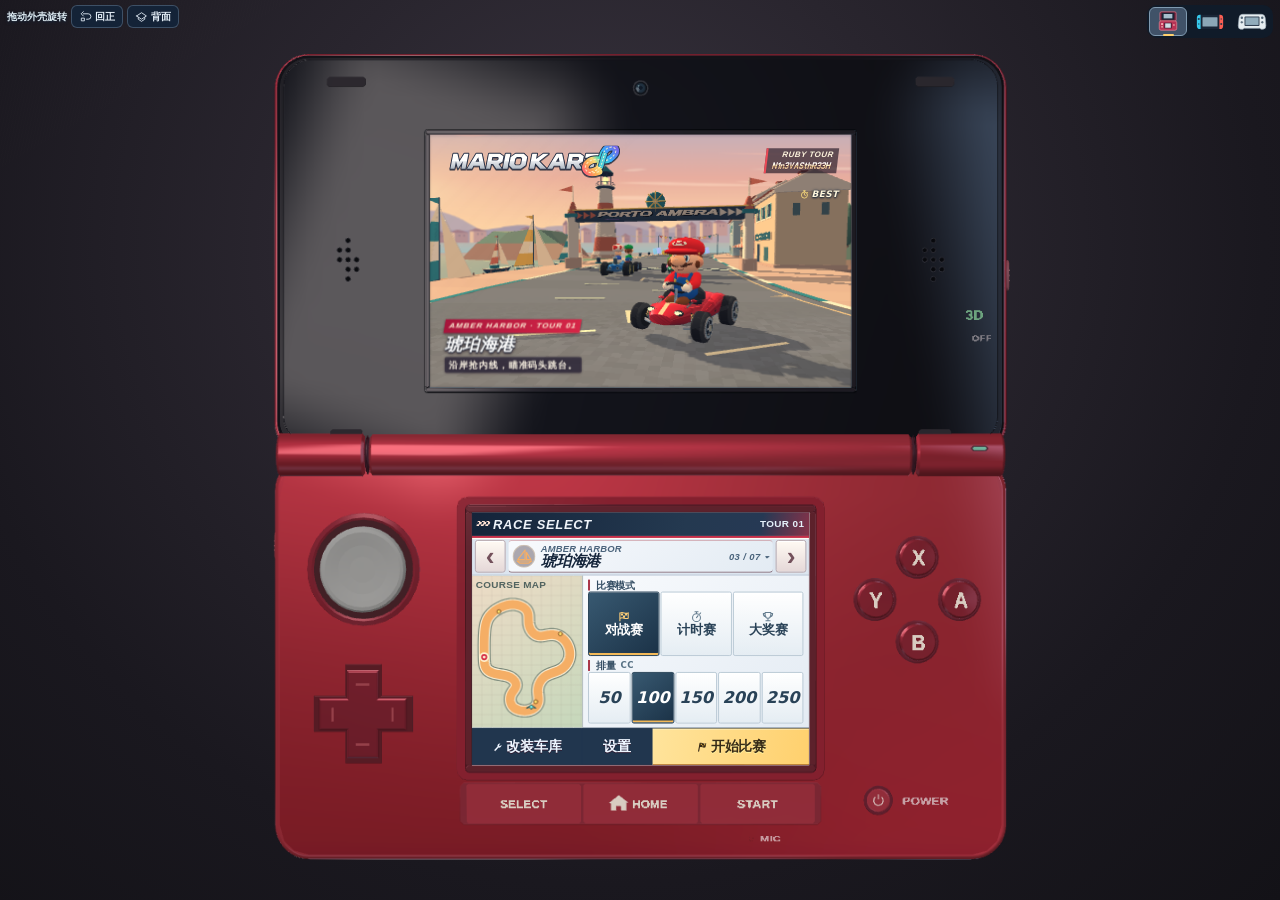
